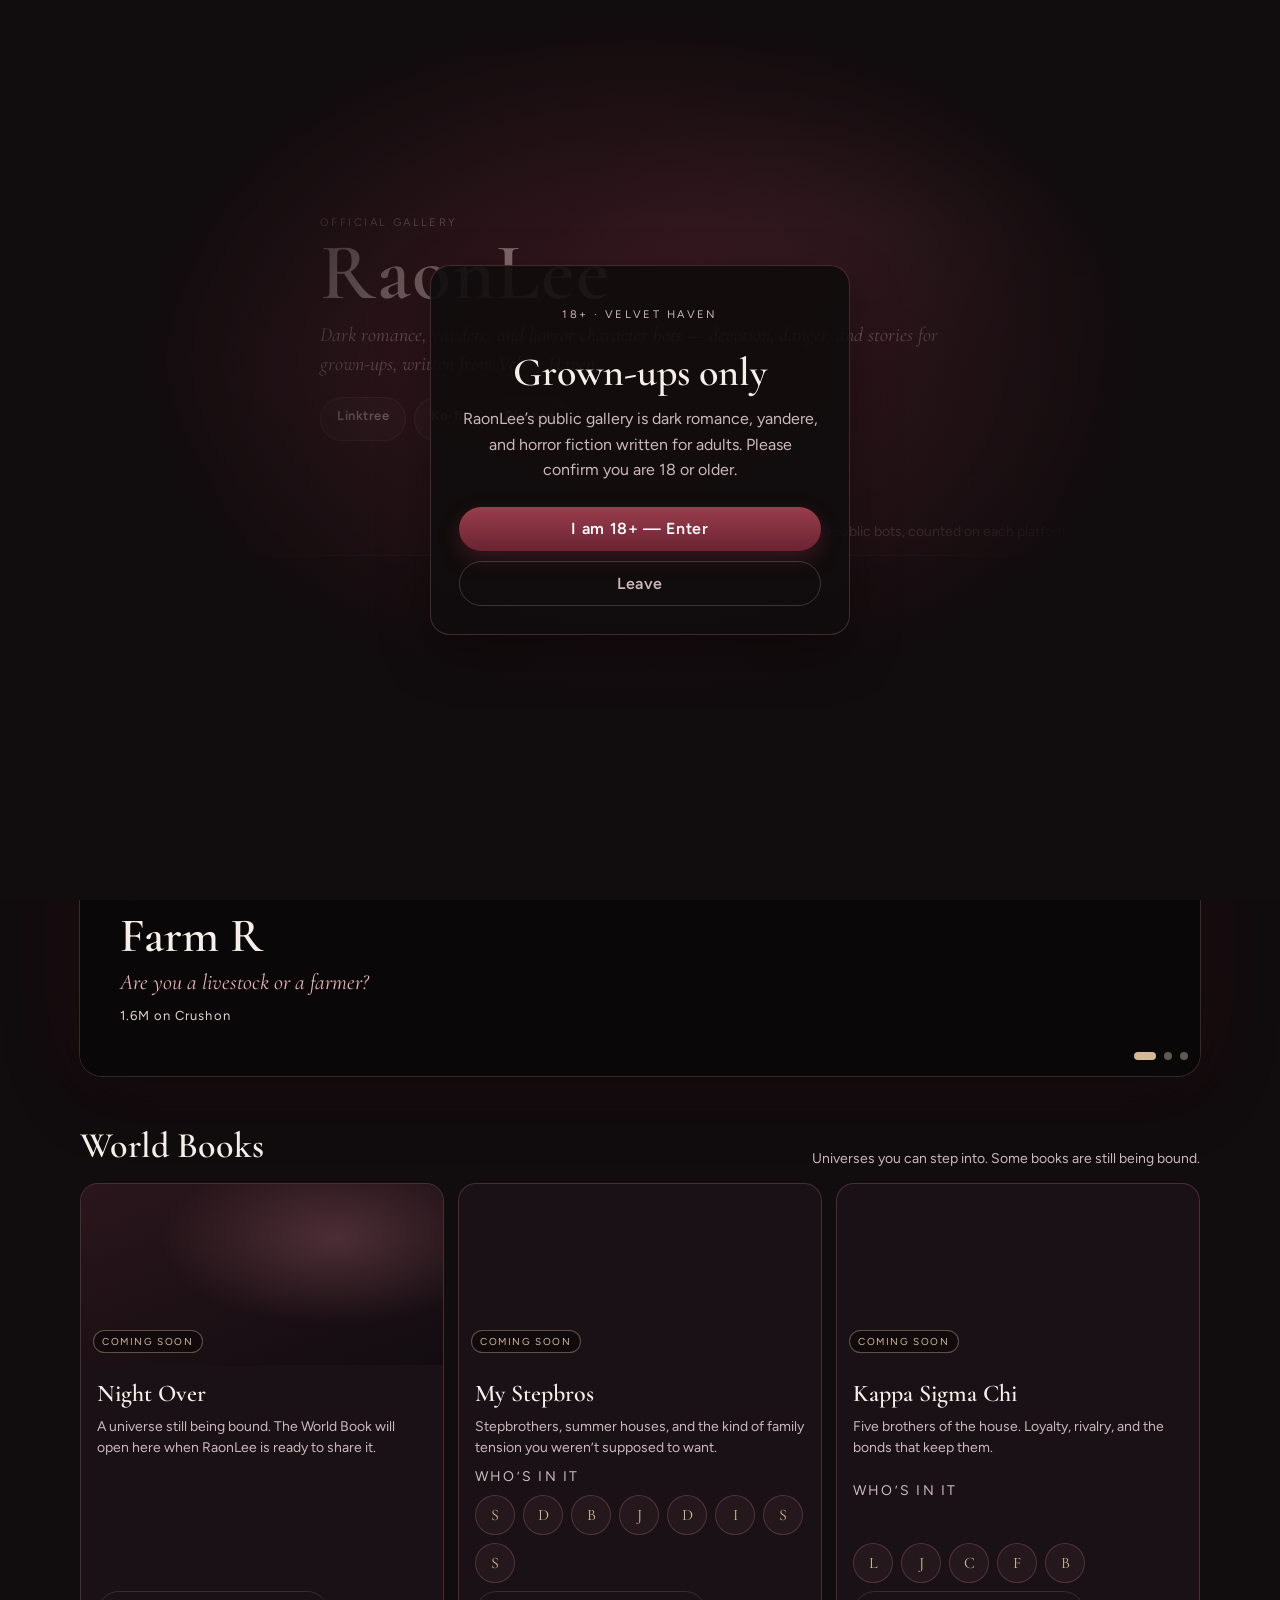
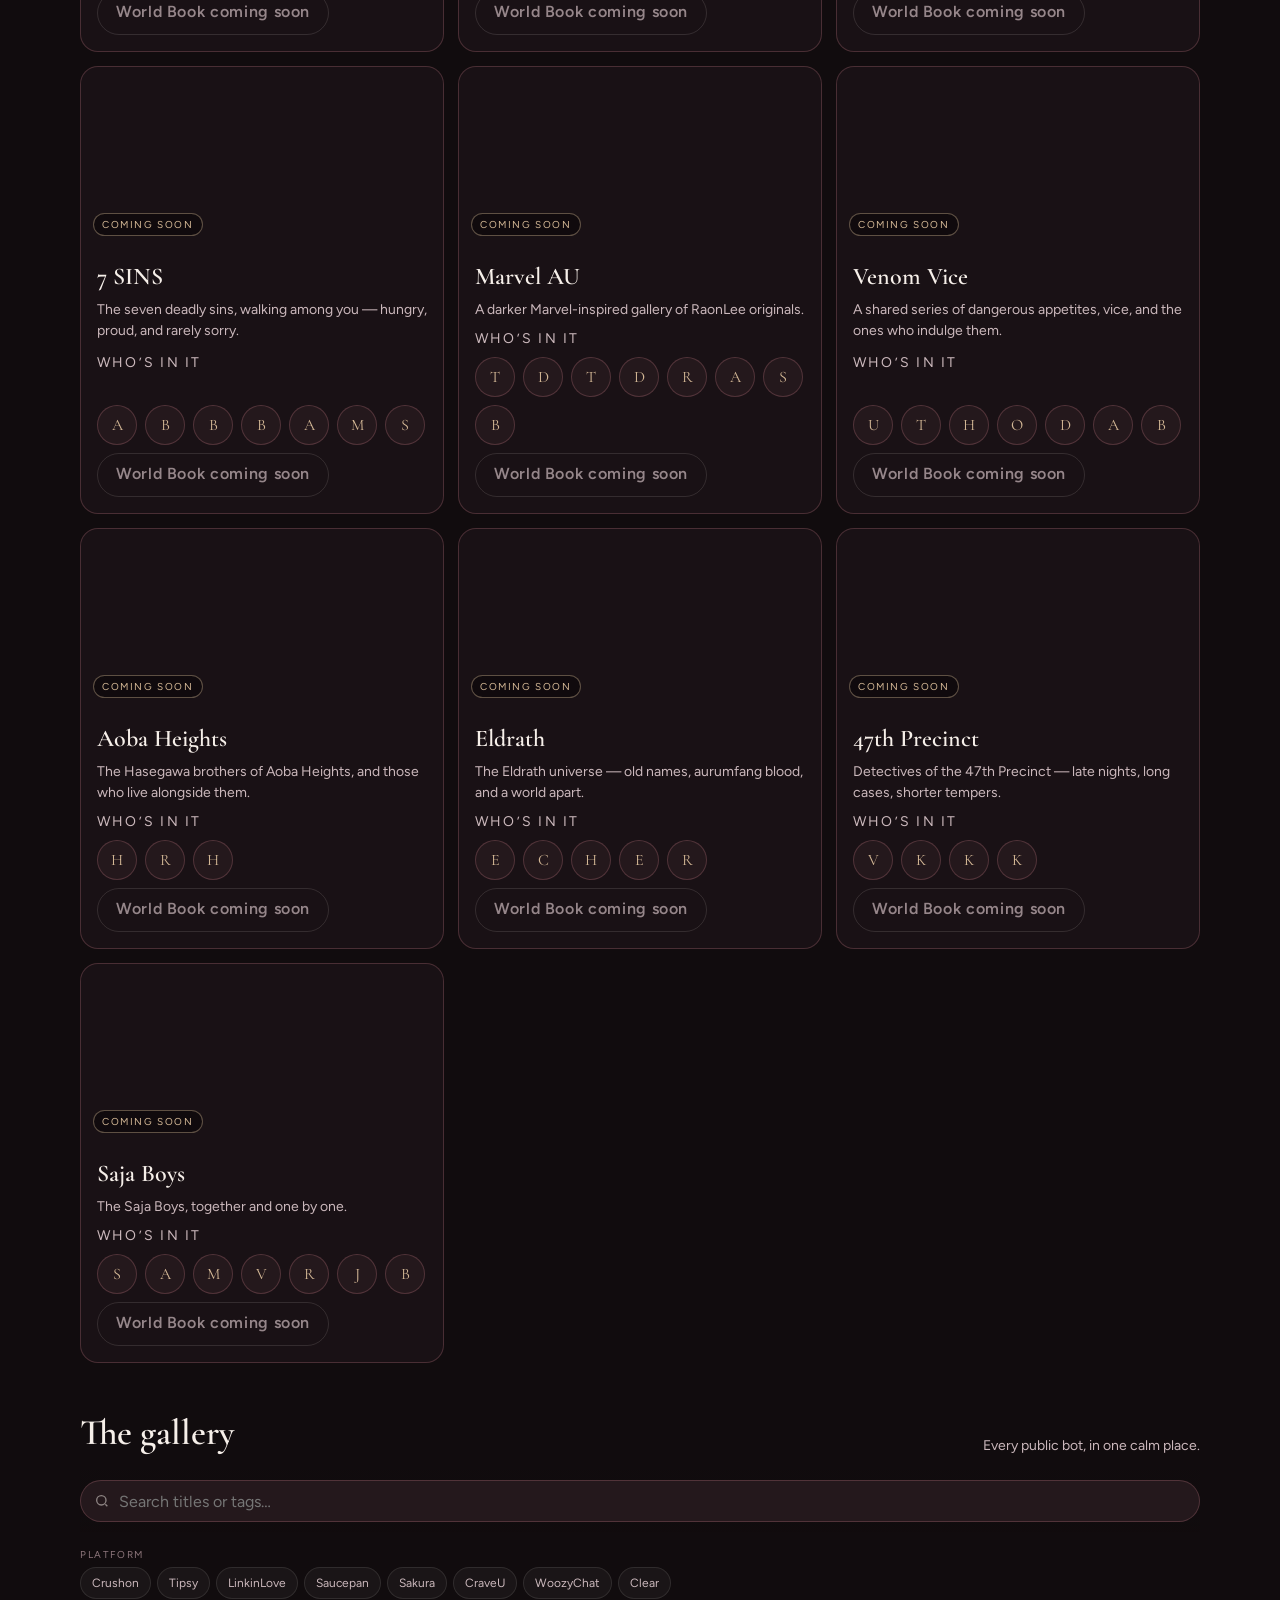
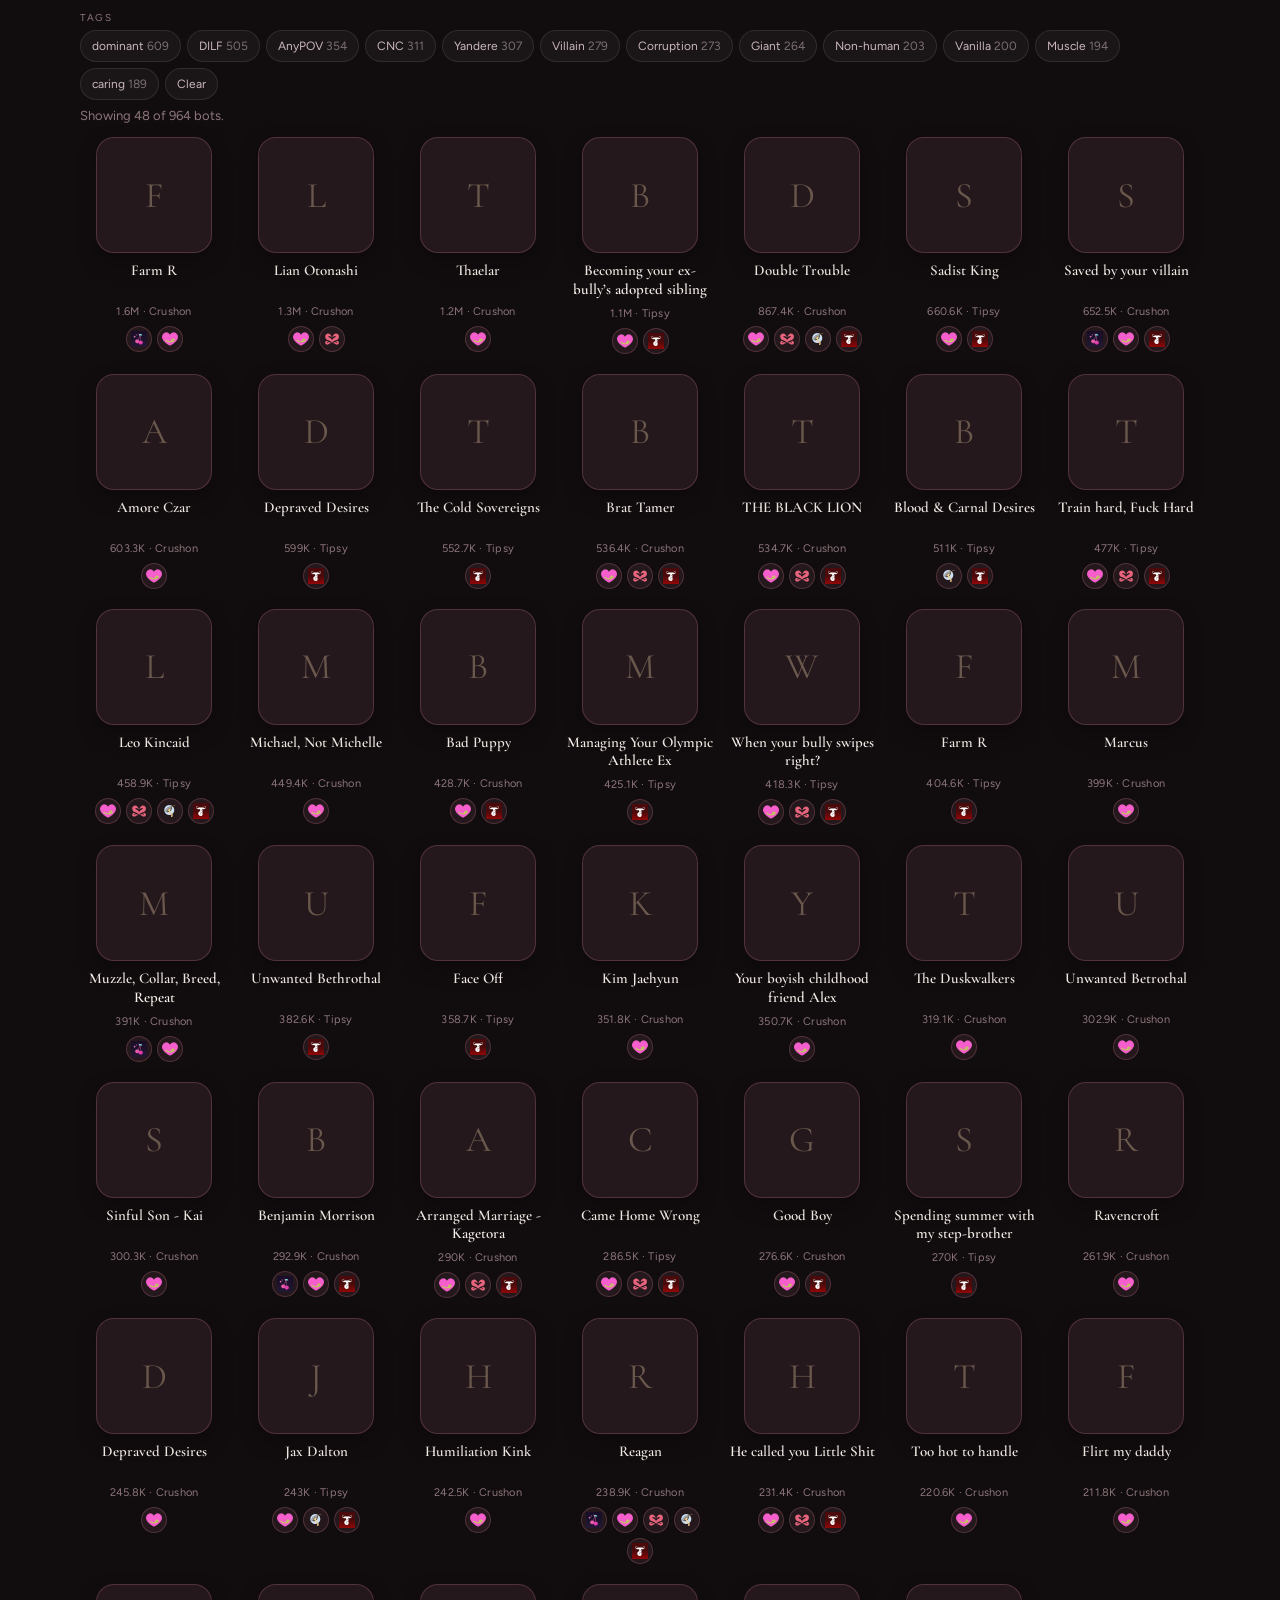
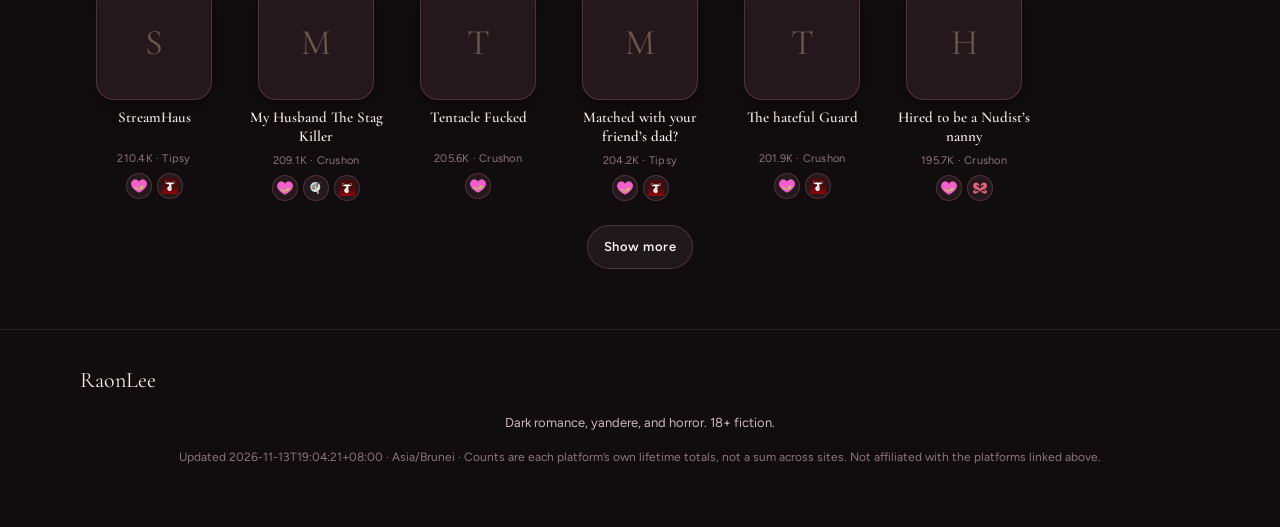
==== index.html @ bfed670c "Publish RaonLee public follower gallery Public 18+ gallery of RaonLee character bots, with the Keyho" ====
<!DOCTYPE html>
<html lang="en">
<head>
<meta charset="utf-8">
<meta name="viewport" content="width=device-width, initial-scale=1, viewport-fit=cover">
<meta name="theme-color" content="#110c0e">
<meta name="color-scheme" content="dark">
<title>RaonLee — Official gallery</title>
<meta name="description" content="The public home of RaonLee. Dark romance, yandere, and horror character bots — find them on Crushon, Tipsy, LinkinLove, and more.">
<meta property="og:title" content="RaonLee — Official gallery">
<meta property="og:description" content="964 public character bots. Dark romance, yandere, horror.">
<meta property="og:type" content="website">
<meta name="twitter:card" content="summary_large_image">
<meta name="robots" content="index,follow">
<link rel="icon" href="assets/raonlee-logo.svg" type="image/svg+xml">
<link rel="preconnect" href="https://fonts.googleapis.com">
<link rel="preconnect" href="https://fonts.gstatic.com" crossorigin>
<link href="https://fonts.googleapis.com/css2?family=Cormorant+Garamond:ital,wght@0,500;0,600;0,700;1,500;1,600&family=Figtree:wght@400;500;600;700&display=swap" rel="stylesheet">
<style>
:root{
  --bg:#110c0e;
  --bg2:#1a1216;
  --bg3:#24181c;
  --ink:#f6efe9;
  --mute:#cbb8bc;
  --dim:#8d767b;
  --rose:#c47a86;
  --rose2:#e8b4bc;
  --wine:#7a2e3c;
  --gold:#d4b896;
  --line:rgba(196,122,134,.28);
  --card:#191115;
  --serif:"Cormorant Garamond", "Palatino Linotype", Palatino, Georgia, serif;
  --sans:"Figtree", system-ui, -apple-system, "Segoe UI", sans-serif;
  --radius:16px;
  --shadow:0 18px 50px rgba(0,0,0,.35);
}
*{box-sizing:border-box}
html,body{margin:0;padding:0;background:var(--bg);color:var(--ink);font-family:var(--sans);-webkit-font-smoothing:antialiased}
html{scroll-behavior:smooth}
body{min-height:100vh;overflow-x:hidden}
body::before{
  content:"";position:fixed;inset:0;pointer-events:none;z-index:0;
  background:
    radial-gradient(900px 480px at 50% -8%, rgba(122,46,60,.35), transparent 60%),
    radial-gradient(600px 400px at 100% 80%, rgba(196,122,134,.08), transparent 50%),
    linear-gradient(180deg,#110c0e 0%,#160e11 40%,#110c0e 100%);
}
a{color:var(--rose2);text-decoration:none}
a:hover{color:#fff}
img{max-width:100%;display:block}
button,input{font:inherit;color:inherit}
button{cursor:pointer}
.wrap{position:relative;z-index:2;width:min(1120px, calc(100% - 32px));margin:0 auto}
.skip{position:absolute;left:-999px;top:0}
.skip:focus{left:16px;top:16px;z-index:80;background:#000;padding:8px 12px;border:1px solid var(--gold);color:#fff}

/* Focus */
:focus-visible{outline:2px solid var(--gold);outline-offset:2px}

/* Gate */
.gate{position:fixed;inset:0;z-index:100;display:grid;place-items:center;padding:24px;
  background:radial-gradient(700px 480px at 50% 40%, rgba(122,46,60,.4), #110c0e 72%)}
.gate[hidden]{display:none}
.gate-card{width:min(420px,100%);text-align:center;background:rgba(17,12,14,.92);
  border:1px solid var(--line);border-radius:20px;padding:40px 28px 28px;box-shadow:var(--shadow)}
.gate-kicker{letter-spacing:.22em;text-transform:uppercase;font-size:11px;color:var(--gold);margin:0 0 12px}
.gate-card h1{font-family:var(--serif);font-weight:600;font-size:clamp(28px,6vw,40px);margin:0 0 10px}
.gate-card p{color:var(--mute);line-height:1.6;margin:0 0 24px}
.gate-actions{display:flex;flex-direction:column;gap:10px}
.btn{appearance:none;border:0;border-radius:999px;padding:12px 18px;min-height:44px;font-weight:600;letter-spacing:.04em;transition:background .15s,transform .15s,box-shadow .15s}
.btn:active{transform:translateY(1px)}
.btn-primary{background:linear-gradient(180deg,#9a3d4d,#6a2432);color:#fff;box-shadow:0 8px 20px rgba(122,46,60,.35)}
.btn-primary:hover{box-shadow:0 10px 24px rgba(122,46,60,.5)}
.btn-ghost{background:transparent;border:1px solid rgba(246,239,233,.18);color:var(--mute)}
.btn-ghost:hover{border-color:var(--rose);color:var(--ink)}
.btn-soft{background:rgba(246,239,233,.06);border:1px solid var(--line);color:var(--ink);padding:10px 16px;font-size:13px}
.btn-soft:hover{background:rgba(196,122,134,.16);border-color:var(--rose)}

/* Header */
header.top{position:sticky;top:0;z-index:20;backdrop-filter:blur(14px);background:rgba(17,12,14,.78);
  border-bottom:1px solid rgba(196,122,134,.16)}
.top-in{display:flex;align-items:center;justify-content:space-between;gap:16px;padding:12px 0}
.brand{display:flex;align-items:center;gap:10px;color:inherit}
.brand-mark{width:32px;height:32px;border-radius:10px;display:grid;place-items:center;overflow:hidden;
  border:1px solid var(--line);background:linear-gradient(160deg,#2a161c,#140c10);--logo-a:#e8b4bc;--logo-b:#d4b896}
.brand-mark svg{width:26px;height:26px;display:block}
.brand-name{font-family:var(--serif);font-size:20px;font-weight:600;letter-spacing:.06em}
.top-nav{display:flex;gap:16px;align-items:center;font-size:12px;letter-spacing:.14em;text-transform:uppercase;color:var(--mute)}
.top-nav a{color:var(--mute)}
.top-nav a:hover{color:var(--ink)}
.badge-18{border:1px solid rgba(196,122,134,.5);color:var(--rose2);border-radius:999px;padding:3px 8px;font-size:10px;letter-spacing:.14em;font-weight:700}

/* Creator banner */
.creator{position:relative;min-height:clamp(260px,48vw,420px);display:flex;align-items:flex-end;margin-bottom:8px}
.creator-banner{position:absolute;inset:0;z-index:0;background-position:center 30%;background-size:cover;background-repeat:no-repeat}
.creator-banner.is-placeholder{
  background:
    radial-gradient(600px 280px at 70% 40%, rgba(196,122,134,.28), transparent 55%),
    radial-gradient(500px 240px at 20% 80%, rgba(122,46,60,.35), transparent 50%),
    linear-gradient(180deg,#1c1014 0%,#140c10 100%);
}
.creator-banner.is-placeholder::after{
  content:"R";position:absolute;right:8%;top:18%;font-family:var(--serif);font-style:italic;
  font-size:clamp(80px,18vw,180px);color:rgba(212,184,150,.08);line-height:1;pointer-events:none;
}
.creator-banner::before{
  content:"";position:absolute;inset:0;
  background:linear-gradient(180deg, rgba(17,12,14,.15) 0%, rgba(17,12,14,.35) 40%, rgba(17,12,14,.92) 100%);
}
.creator-card{position:relative;z-index:2;padding:0 0 36px;max-width:640px}
.creator-card .kicker{letter-spacing:.22em;text-transform:uppercase;font-size:11px;color:var(--gold);margin:0 0 8px}
.creator-card h1{font-family:var(--serif);font-weight:600;font-size:clamp(44px,10vw,80px);line-height:.9;margin:0 0 12px;letter-spacing:.02em}
.creator-card .bio{margin:0 0 18px;color:var(--mute);font-family:var(--serif);font-style:italic;font-size:clamp(16px,2.4vw,20px);line-height:1.45;max-width:36em}
.social{display:flex;flex-wrap:wrap;gap:8px}

/* Top 3 carousel */
.spotlight{padding:12px 0 40px}
.section-head{display:flex;align-items:end;justify-content:space-between;gap:12px;margin-bottom:16px}
.section-head h2{font-family:var(--serif);font-weight:600;font-size:clamp(26px,4vw,36px);margin:0}
.section-head p{margin:0;color:var(--mute);font-size:14px}
.car{position:relative;border-radius:22px;overflow:hidden;background:#0a0708;
  box-shadow:0 0 0 1px rgba(212,184,150,.18), 0 20px 60px rgba(0,0,0,.4), 0 0 80px rgba(122,46,60,.22);
  min-height:clamp(340px,70vw,520px)}
.car-track{display:flex;height:100%;min-height:inherit;transition:transform .7s cubic-bezier(.22,.8,.32,1)}
.slide{position:relative;flex:0 0 100%;min-height:inherit;color:inherit;text-decoration:none;display:block;overflow:hidden}
.slide img.bg{position:absolute;inset:0;width:100%;height:100%;object-fit:cover;transform:scale(1.04);filter:saturate(1.05)}
.slide .veil{position:absolute;inset:0;
  background:
    linear-gradient(90deg, rgba(10,7,8,.82) 0%, rgba(10,7,8,.35) 46%, rgba(10,7,8,.2) 100%),
    linear-gradient(180deg, transparent 30%, rgba(10,7,8,.88) 100%);
}
.slide .copy{position:absolute;left:0;right:0;bottom:0;padding:clamp(20px,4vw,40px);max-width:640px}
.slide .rank{font-size:11px;letter-spacing:.2em;text-transform:uppercase;color:var(--gold);margin:0 0 8px}
.slide h3{font-family:var(--serif);font-size:clamp(28px,5vw,48px);font-weight:600;margin:0 0 8px;line-height:1.05}
.slide .tagline{font-family:var(--serif);font-style:italic;color:var(--rose2);margin:0 0 12px;font-size:clamp(16px,2.4vw,22px)}
.slide .count{font-size:13px;letter-spacing:.08em;color:var(--ink);opacity:.9}
.car-nav{position:absolute;inset:auto 12px 16px auto;display:flex;gap:8px;z-index:3}
.car-dot{appearance:none;width:8px;height:8px;padding:0;border-radius:99px;border:0;background:rgba(246,239,233,.35)}
.car-dot[aria-current="true"]{width:22px;background:var(--gold)}
.car-arrow{position:absolute;top:50%;transform:translateY(-50%);z-index:3;appearance:none;width:40px;height:40px;border-radius:50%;
  border:1px solid rgba(246,239,233,.2);background:rgba(10,7,8,.45);color:#fff;font-size:18px;backdrop-filter:blur(8px)}
.car-arrow.prev{left:12px}
.car-arrow.next{right:12px}
.car-arrow:hover{background:rgba(10,7,8,.7)}
@media (prefers-reduced-motion:no-preference){
  .slide.is-on img.bg{animation: ken 9s ease-in-out infinite alternate}
  .car{animation: aura 5s ease-in-out infinite}
}
@keyframes ken{from{transform:scale(1.04)}to{transform:scale(1.1)}}
@keyframes aura{
  0%,100%{box-shadow:0 0 0 1px rgba(212,184,150,.18), 0 20px 60px rgba(0,0,0,.4), 0 0 70px rgba(122,46,60,.2)}
  50%{box-shadow:0 0 0 1px rgba(212,184,150,.32), 0 20px 60px rgba(0,0,0,.4), 0 0 96px rgba(196,122,134,.32)}
}

/* World books */
.worlds{padding:8px 0 40px}
.world-grid{display:grid;grid-template-columns:1fr;gap:14px}
.world{background:var(--card);border:1px solid var(--line);border-radius:18px;overflow:hidden;display:flex;flex-direction:column}
.world-cover{aspect-ratio:16/8;background:
    radial-gradient(80% 80% at 70% 30%, rgba(196,122,134,.28), transparent 60%),
    linear-gradient(160deg,#2a161c,#120c10);
  background-size:cover;background-position:center;position:relative}
.world-cover .soon{position:absolute;left:12px;bottom:12px;font-size:10px;letter-spacing:.16em;text-transform:uppercase;
  color:var(--gold);border:1px solid rgba(212,184,150,.4);padding:4px 8px;border-radius:999px;background:rgba(10,7,8,.55)}
.world-body{padding:14px 16px 16px;display:flex;flex-direction:column;gap:8px;flex:1}
.world-body h3{font-family:var(--serif);font-size:24px;margin:0;font-weight:600}
.world-body p{margin:0;color:var(--mute);font-size:14px;line-height:1.5;flex:1}
.who-label{font-size:10px;letter-spacing:.16em;text-transform:uppercase;color:var(--dim);margin-top:4px}
.who{display:flex;flex-wrap:wrap;gap:8px;align-items:center}
.who a,.who span.face{position:relative;width:40px;height:40px;border-radius:50%;overflow:hidden;border:1px solid var(--line);
  background:var(--bg3);display:grid;place-items:center;color:var(--gold);font-family:var(--serif);font-size:16px;flex:0 0 auto}
.who img{position:absolute;inset:0;width:100%;height:100%;object-fit:cover;z-index:1}
.who a:hover{border-color:var(--gold)}
.world-link{align-self:flex-start;margin-top:auto;padding-top:10px}
#spotlight,#worlds,#gallery,#creator{scroll-margin-top:72px}

/* Gallery */
.gallery{padding:8px 0 48px}
.toolbar{display:flex;flex-wrap:wrap;gap:8px;align-items:center;margin:0 0 12px;
  position:sticky;top:52px;z-index:15;padding:10px 0;background:linear-gradient(180deg,rgba(17,12,14,.96) 60%,rgba(17,12,14,.86))}
.search{flex:1 1 200px;position:relative}
.search input{width:100%;background:var(--bg3);border:1px solid var(--line);border-radius:999px;padding:10px 14px 10px 38px;min-height:42px;outline:none}
.search input:focus{border-color:var(--rose);box-shadow:0 0 0 3px rgba(196,122,134,.2)}
.search svg{position:absolute;left:14px;top:50%;transform:translateY(-50%);opacity:.5}
.chips{display:flex;flex-wrap:wrap;gap:6px;margin:0 0 8px}
.chip{appearance:none;background:rgba(246,239,233,.04);border:1px solid rgba(246,239,233,.1);
  color:var(--mute);border-radius:999px;padding:6px 11px;min-height:32px;font-size:12px}
.chip:hover{border-color:var(--rose);color:var(--ink)}
.chip[aria-pressed="true"]{background:rgba(122,46,60,.28);border-color:var(--rose);color:#fff}
.chip .n{opacity:.55;margin-left:3px}
.chip-label{width:100%;font-size:10px;letter-spacing:.16em;text-transform:uppercase;color:var(--dim);margin:4px 0 0}
.results{color:var(--dim);font-size:13px;margin:0 0 14px}

.grid{display:grid;grid-template-columns:repeat(auto-fill,minmax(124px,1fr));gap:18px 12px}
.bot{display:flex;flex-direction:column;align-items:center;text-align:center;gap:8px}
.pfp{width:110px;height:110px;border-radius:18px;overflow:hidden;background:var(--bg3);
  border:1px solid var(--line);box-shadow:0 8px 20px rgba(0,0,0,.25);position:relative}
.pfp img{position:absolute;inset:0;width:100%;height:100%;object-fit:cover;z-index:1}
.pfp .ph{position:absolute;inset:0;z-index:0;display:grid;place-items:center;font-family:var(--serif);font-size:36px;color:rgba(212,184,150,.4)}
.bot h3{font-family:var(--serif);font-size:15px;font-weight:600;margin:0;line-height:1.25;
  display:-webkit-box;-webkit-line-clamp:2;-webkit-box-orient:vertical;overflow:hidden;min-height:2.4em;max-width:100%}
.bot .ix{font-size:11px;color:var(--dim);letter-spacing:.02em}
.plats{display:flex;flex-wrap:wrap;justify-content:center;gap:5px}
.plat{display:inline-flex;align-items:center;justify-content:center;width:26px;height:26px;border-radius:999px;
  background:var(--bg3);border:1px solid var(--line);overflow:hidden}
.plat img{width:16px;height:16px;object-fit:contain}
.plat .letter{font-size:10px;font-weight:700;color:var(--gold)}
.plat:hover{border-color:var(--gold);background:#2a1a1e}
.empty{text-align:center;padding:48px 12px;color:var(--mute)}
.empty h3{font-family:var(--serif);font-size:28px;margin:0 0 8px;color:var(--ink)}
.more{display:block;margin:24px auto 0}

footer{border-top:1px solid rgba(196,122,134,.16);padding:32px 0 48px;margin-top:12px;color:var(--mute);text-align:center;font-size:13px;line-height:1.7}
footer .who{font-family:var(--serif);font-size:22px;color:var(--ink);margin:0 0 8px}
footer .fine{color:var(--dim);font-size:12px}

@media (min-width:720px){
  .world-grid{grid-template-columns:repeat(2,minmax(0,1fr))}
  .grid{grid-template-columns:repeat(auto-fill,minmax(132px,1fr));gap:20px 14px}
  .pfp{width:116px;height:116px}
  .hide-sm{display:inline}
}
@media (min-width:1000px){
  .world-grid{grid-template-columns:repeat(3,minmax(0,1fr))}
}
@media (max-width:719px){
  .top-nav a.hide-sm{display:none}
  .car-arrow{display:none}
  .pfp{width:96px;height:96px;border-radius:16px}
  .grid{grid-template-columns:repeat(auto-fill,minmax(108px,1fr));gap:14px 10px}
  .section-head{flex-direction:column;align-items:flex-start;gap:6px}
  .creator-banner.is-placeholder::after{opacity:.7;right:-4%;top:6%}
}
@media (prefers-reduced-motion:reduce){
  *{scroll-behavior:auto !important;animation:none !important;transition:none !important}
  .car-track{transition:none !important}
  .slide img.bg{transform:none}
}
</style>
</head>
<body>
<a class="skip" href="#gallery">Skip to bots</a>

<div class="gate" id="gate" role="dialog" aria-modal="true" aria-labelledby="gate-title">
  <div class="gate-card">
    <p class="gate-kicker">18+  ·  Velvet Haven</p>
    <h1 id="gate-title">Grown-ups only</h1>
    <p>RaonLee’s public gallery is dark romance, yandere, and horror fiction written for adults. Please confirm you are 18 or older.</p>
    <div class="gate-actions">
      <button type="button" class="btn btn-primary" id="enter-btn">I am 18+ — Enter</button>
      <button type="button" class="btn btn-ghost" id="leave-btn">Leave</button>
    </div>
  </div>
</div>

<header class="top">
  <div class="wrap top-in">
    <a class="brand" href="#top" id="top">
      <span class="brand-mark" aria-hidden="true"><svg xmlns="http://www.w3.org/2000/svg" viewBox="0 0 128 128" class="rl-logo" role="img" aria-label="RaonLee">
  <style>
    .rl-d,.rl-ghost{display:none}
  </style>
  <defs>
    <linearGradient id="rl-g" x1="20" y1="16" x2="108" y2="114" gradientUnits="userSpaceOnUse">
      <stop offset="0" stop-color="var(--logo-a, #ff5fa2)"/>
      <stop offset="1" stop-color="var(--logo-b, #a24bf0)"/>
    </linearGradient>
  </defs>
  <path class="rl-ghost rl-ghost-c" fill="#00e5ff" fill-rule="evenodd" d="M17.82,31.43L17.80,106.49L18.06,108.47L18.58,110.10L19.52,111.87L20.59,113.21L22.57,114.84L24.90,115.92L27.43,116.38L29.71,116.26L32.17,115.51L34.36,114.18L35.98,112.56L37.31,110.37L37.94,108.47L38.20,106.49L38.23,74.48L46.24,75.06L54.58,75.07L59.60,81.99L67.98,92.82L73.66,99.73L78.41,104.96L81.72,108.03L84.61,109.98L87.54,111.11L90.67,111.46L91.94,113.76L92.80,116.29L93.96,116.84L95.10,116.40L95.49,115.83L96.26,113.31L97.57,111.08L105.10,101.94L107.46,98.16L108.34,96.00L108.86,93.90L109.04,91.72L108.85,89.56L108.28,87.44L106.90,84.83L105.52,83.27L103.86,82.10L101.25,81.28L98.55,81.57L96.26,82.83L93.96,85.36L92.34,83.36L90.22,81.88L87.74,81.26L85.53,81.46L80.90,75.60L83.01,71.54L83.95,67.26L83.95,64.74L83.43,61.75L84.10,59.56L84.47,56.90L84.46,38.45L83.90,34.46L82.67,30.61L80.48,26.39L77.60,22.81L74.39,20.23L70.92,18.18L67.15,16.74L64.52,16.14L60.50,15.80L37.30,15.80L32.96,16.29L29.84,17.29L26.01,19.40L23.51,21.51L20.03,25.64L18.81,27.57L18.06,29.73ZM94.00,91.97L94.79,90.83L95.71,90.14L96.81,89.86L97.95,90.07L98.97,90.75L99.76,91.77L100.28,93.05L100.46,94.47L100.28,95.96L99.56,97.80L95.65,102.98L94.86,104.33L94.48,105.57L94.01,105.86L93.53,105.59L93.14,104.33L92.35,102.98L88.67,98.21L87.84,96.40L87.54,94.51L87.71,93.09L88.24,91.77L89.03,90.75L90.05,90.07L91.19,89.86L92.29,90.14L93.21,90.83ZM41.60,40.20L42.16,36.93L43.63,34.23L46.07,31.98L49.11,30.67L52.18,30.43L55.38,31.25L57.96,32.92L60.01,35.52L60.93,37.91L61.21,40.48L61.66,41.04L60.01,44.88L58.27,47.21L51.82,58.82L50.89,58.74L44.53,47.21L42.79,44.88L41.13,41.03Z"/>
  <path class="rl-ghost rl-ghost-m" fill="#ff2a6a" fill-rule="evenodd" d="M17.82,31.43L17.80,106.49L18.06,108.47L18.58,110.10L19.52,111.87L20.59,113.21L22.57,114.84L24.90,115.92L27.43,116.38L29.71,116.26L32.17,115.51L34.36,114.18L35.98,112.56L37.31,110.37L37.94,108.47L38.20,106.49L38.23,74.48L46.24,75.06L54.58,75.07L59.60,81.99L67.98,92.82L73.66,99.73L78.41,104.96L81.72,108.03L84.61,109.98L87.54,111.11L90.67,111.46L91.94,113.76L92.80,116.29L93.96,116.84L95.10,116.40L95.49,115.83L96.26,113.31L97.57,111.08L105.10,101.94L107.46,98.16L108.34,96.00L108.86,93.90L109.04,91.72L108.85,89.56L108.28,87.44L106.90,84.83L105.52,83.27L103.86,82.10L101.25,81.28L98.55,81.57L96.26,82.83L93.96,85.36L92.34,83.36L90.22,81.88L87.74,81.26L85.53,81.46L80.90,75.60L83.01,71.54L83.95,67.26L83.95,64.74L83.43,61.75L84.10,59.56L84.47,56.90L84.46,38.45L83.90,34.46L82.67,30.61L80.48,26.39L77.60,22.81L74.39,20.23L70.92,18.18L67.15,16.74L64.52,16.14L60.50,15.80L37.30,15.80L32.96,16.29L29.84,17.29L26.01,19.40L23.51,21.51L20.03,25.64L18.81,27.57L18.06,29.73ZM94.00,91.97L94.79,90.83L95.71,90.14L96.81,89.86L97.95,90.07L98.97,90.75L99.76,91.77L100.28,93.05L100.46,94.47L100.28,95.96L99.56,97.80L95.65,102.98L94.86,104.33L94.48,105.57L94.01,105.86L93.53,105.59L93.14,104.33L92.35,102.98L88.67,98.21L87.84,96.40L87.54,94.51L87.71,93.09L88.24,91.77L89.03,90.75L90.05,90.07L91.19,89.86L92.29,90.14L93.21,90.83ZM41.60,40.20L42.16,36.93L43.63,34.23L46.07,31.98L49.11,30.67L52.18,30.43L55.38,31.25L57.96,32.92L60.01,35.52L60.93,37.91L61.21,40.48L61.66,41.04L60.01,44.88L58.27,47.21L51.82,58.82L50.89,58.74L44.53,47.21L42.79,44.88L41.13,41.03Z"/>
  <g class="rl-mark">
    <path class="rl-body" fill="url(#rl-g)" fill-rule="evenodd" d="M17.82,31.43L17.80,106.49L18.06,108.47L18.58,110.10L19.52,111.87L20.59,113.21L22.57,114.84L24.90,115.92L27.43,116.38L29.71,116.26L32.17,115.51L34.36,114.18L35.98,112.56L37.31,110.37L37.94,108.47L38.20,106.49L38.23,74.48L46.24,75.06L54.58,75.07L59.60,81.99L67.98,92.82L73.66,99.73L78.41,104.96L81.72,108.03L84.61,109.98L87.54,111.11L90.67,111.46L91.94,113.76L92.80,116.29L93.96,116.84L95.10,116.40L95.49,115.83L96.26,113.31L97.57,111.08L105.10,101.94L107.46,98.16L108.34,96.00L108.86,93.90L109.04,91.72L108.85,89.56L108.28,87.44L106.90,84.83L105.52,83.27L103.86,82.10L101.25,81.28L98.55,81.57L96.26,82.83L93.96,85.36L92.34,83.36L90.22,81.88L87.74,81.26L85.53,81.46L80.90,75.60L83.01,71.54L83.95,67.26L83.95,64.74L83.43,61.75L84.10,59.56L84.47,56.90L84.46,38.45L83.90,34.46L82.67,30.61L80.48,26.39L77.60,22.81L74.39,20.23L70.92,18.18L67.15,16.74L64.52,16.14L60.50,15.80L37.30,15.80L32.96,16.29L29.84,17.29L26.01,19.40L23.51,21.51L20.03,25.64L18.81,27.57L18.06,29.73ZM94.00,91.97L94.79,90.83L95.71,90.14L96.81,89.86L97.95,90.07L98.97,90.75L99.76,91.77L100.28,93.05L100.46,94.47L100.28,95.96L99.56,97.80L95.65,102.98L94.86,104.33L94.48,105.57L94.01,105.86L93.53,105.59L93.14,104.33L92.35,102.98L88.67,98.21L87.84,96.40L87.54,94.51L87.71,93.09L88.24,91.77L89.03,90.75L90.05,90.07L91.19,89.86L92.29,90.14L93.21,90.83ZM41.60,40.20L42.16,36.93L43.63,34.23L46.07,31.98L49.11,30.67L52.18,30.43L55.38,31.25L57.96,32.92L60.01,35.52L60.93,37.91L61.21,40.48L61.66,41.04L60.01,44.88L58.27,47.21L51.82,58.82L50.89,58.74L44.53,47.21L42.79,44.88L41.13,41.03Z"/>
  </g>

  <g class="rl-deco" aria-hidden="true">
    <g class="rl-d rl-fin">
      <path fill="#7ce8ff" d="M78 20c6-4 12-12 16-18 1 7 0 14-3 20-5 2-9 3-13 3-2-1-2-3 0-5z"/>
    </g>
    <g class="rl-d rl-ears">
      <path fill="var(--logo-a,#ff8ab8)" d="M30 22C26 5 42 3 44 20c-4 2-9 3-14 2z"/>
      <path fill="var(--logo-a,#ff8ab8)" d="M54 20C52 2 70 2 66 20c-4 2-8 2-12 0z"/>
      <path fill="#fff" fill-opacity=".65" d="M33 20C31 10 40 9 41 19c-3 1-6 1-8 1z"/>
      <path fill="#fff" fill-opacity=".65" d="M56 19C55 8 65 8 63 19c-2 1-5 1-7 0z"/>
    </g>
    <g class="rl-d rl-ufo">
      <ellipse cx="52" cy="7.2" rx="6.2" ry="3.4" fill="#c8ffe4"/>
      <ellipse cx="52" cy="9" rx="12" ry="3.1" fill="#8dffc9"/>
      <ellipse cx="52" cy="8.2" rx="3.2" ry="1.1" fill="#39ff9f"/>
      <path fill="#39ff9f" fill-opacity=".32" d="M44 11h16l8 20H36z"/>
    </g>
    <g class="rl-d rl-cracks" fill="none" stroke="#140308" stroke-width="1.5" stroke-linecap="round" stroke-linejoin="round">
      <path d="M44 28l6 8-3 8 7 9"/>
      <path d="M64 22l-4 9 6 7"/>
      <path d="M72 50l-5 8 7 7"/>
    </g>
    <g class="rl-d rl-coat">
      <path fill="#ffd21f" d="M99 108c0-4.2 3.2-6.4 6.2-6.4s6.2 2.2 6.2 6.4l-.6 6.2c-1.8 1.6-6.6 2.2-10.2.2L99 108z"/>
      <circle fill="#ffd21f" cx="105.2" cy="99.2" r="3.4"/>
      <path fill="#ffd21f" d="M102.2 99.6h6v1.6c0 1.4-1.2 2.2-3 2.2s-3-.8-3-2.2z"/>
    </g>
    <g class="rl-d rl-spark">
      <path fill="#fff" d="M90 18l2.1 5.4 5.7.2-4.5 3.6 1.6 5.5L90 29.4l-4.9 3.3 1.6-5.5-4.5-3.6 5.7-.2z"/>
      <path fill="#fff" fill-opacity=".8" d="M16 48l1.3 3.2 3.4.1-2.7 2.2 1 3.3-3-2-3 2 1-3.3-2.7-2.2 3.4-.1z"/>
    </g>
    <g class="rl-d rl-drip">
      <path fill="#d1123f" d="M51.4 58c-3.2 8 3.4 14 0 22-3.2-8 3.2-14 0-22z"/>
      <circle cx="51.4" cy="58.5" r="2.2" fill="#d1123f"/>
    </g>
    <g class="rl-d rl-stars">
      <path fill="#c6ff00" d="M92 12l2.2 5.6 5.8-.2-4.6 3.6 1.6 5.6L92 23.4 86.8 26.6l1.6-5.6-4.6-3.6 5.8.2z"/>
      <path fill="#ff3df2" d="M16 72l1.4 3.4 3.6.1-2.8 2.3 1 3.4-3.2-2.1-3.2 2.1 1-3.4-2.8-2.3 3.6-.1z"/>
    </g>
    <g class="rl-d rl-diamond">
      <path fill="#d4af37" d="M64 6l7 10-7 10-7-10z"/>
      <path fill="#f1d78a" d="M64 6l3.6 10L64 22z"/>
    </g>
    <g class="rl-d rl-chev" fill="none" stroke="#c9a24a" stroke-width="2.2" stroke-linejoin="miter" stroke-linecap="square">
      <path d="M22 10l7 7 7-7"/>
      <path d="M22 16l7 7 7-7"/>
    </g>
    <g class="rl-d rl-moon">
      <path fill="#ffd08a" d="M76 6a8.5 8.5 0 1 0 0 16 6.4 6.4 0 1 1 0-16z"/>
      <path fill="#ffe8b0" d="M88 10l1 2.6 2.8.1-2.2 1.8.8 2.6-2.4-1.6-2.4 1.6.8-2.6-2.2-1.8 2.8-.1z"/>
    </g>
    <g class="rl-d rl-frog">
      <ellipse cx="70" cy="15" rx="9.2" ry="6.4" fill="#7dcc4a"/>
      <circle cx="63.8" cy="10.2" r="3.3" fill="#7dcc4a"/>
      <circle cx="76.2" cy="10.2" r="3.3" fill="#7dcc4a"/>
      <circle cx="63.8" cy="9.9" r="1.35" fill="#1a2a10"/>
      <circle cx="76.2" cy="9.9" r="1.35" fill="#1a2a10"/>
      <circle cx="64.2" cy="9.5" r=".45" fill="#fff"/>
      <circle cx="76.6" cy="9.5" r=".45" fill="#fff"/>
      <path fill="none" stroke="#2e5a20" stroke-width=".8" stroke-linecap="round" d="M66.5 16.2c2 2.2 5 2.2 7 0"/>
      <ellipse cx="63.5" cy="19.6" rx="2.3" ry="1.15" fill="#6bb83e"/>
      <ellipse cx="76.5" cy="19.6" rx="2.3" ry="1.15" fill="#6bb83e"/>
    </g>
    <g class="rl-d rl-horns">
      <path fill="#f0c14a" d="M34 18L28 1.5 44 16.5z"/>
      <path fill="#ffe08a" d="M34 18l-2-10 8 8.2z"/>
      <path fill="#f0c14a" d="M54 16l6.5-16 8 15z"/>
      <path fill="#ffe08a" d="M54 16l3-9.5 5 8.8z"/>
      <path fill="#e85d1c" d="M14 50c-8-9-11 6-3 14-5-8-3-14 3-14z"/>
    </g>
    <g class="rl-d rl-mic">
      <path fill="#ffe08a" d="M90 12l2.2 5.6 5.8-.2-4.6 3.6 1.6 5.6L90 23.4 84.8 26.6l1.6-5.6-4.6-3.6 5.8.2z"/>
      <g transform="translate(110 90) rotate(26)">
        <rect x="-2.1" y="6" width="4.2" height="13" rx="1" fill="#4a3560"/>
        <rect x="-1" y="19" width="2" height="6" rx=".6" fill="#4a3560"/>
        <ellipse cx="0" cy="3" rx="3.8" ry="5.8" fill="#ff7ab6"/>
        <ellipse cx="0" cy="2.2" rx="2.2" ry="3.8" fill="#ffd0e8"/>
      </g>
    </g>
    <g class="rl-d rl-bunny">
      <g transform="translate(34 14) rotate(-16)">
        <ellipse cx="0" cy="-8" rx="4.1" ry="11.2" fill="#ffe8f0"/>
        <ellipse cx="0" cy="-8" rx="1.9" ry="7.2" fill="#ff9ec0"/>
      </g>
      <g transform="translate(54 13) rotate(14)">
        <ellipse cx="0" cy="-8.5" rx="4.1" ry="11.6" fill="#ffe8f0"/>
        <ellipse cx="0" cy="-8.5" rx="1.9" ry="7.4" fill="#ff9ec0"/>
      </g>
      <g transform="translate(108 70) rotate(32)">
        <ellipse cx="0" cy="0" rx="5.6" ry="3.5" fill="#ff8fb3"/>
        <ellipse cx="0" cy="0" rx="3.1" ry="1.3" fill="#ffd0e0"/>
      </g>
    </g>
  </g>
</svg></span>
      <span class="brand-name">RaonLee</span>
    </a>
    <nav class="top-nav">
      <a href="#spotlight" class="hide-sm">Top 3</a>
      <a href="#worlds" class="hide-sm">Worlds</a>
      <a href="#gallery">Bots</a>
      <span class="badge-18">18+</span>
    </nav>
  </div>
</header>

<main>
  <section class="creator" id="creator" aria-label="RaonLee">
    <div class="creator-banner is-placeholder" id="creator-banner"></div>
    <div class="wrap creator-card">
      <p class="kicker">Official gallery</p>
      <h1>RaonLee</h1>
      <p class="bio" id="creator-bio"></p>
      <div class="social" id="social"></div>
    </div>
  </section>

  <section class="wrap spotlight" id="spotlight">
    <div class="section-head">
      <h2>Top 3</h2>
      <p>The most-chatted public bots, counted on each platform’s own lifetime totals.</p>
    </div>
    <div class="car" id="car" aria-roledescription="carousel" aria-label="Top three bots">
      <div class="car-track" id="car-track"></div>
      <button type="button" class="car-arrow prev" id="car-prev" aria-label="Previous">‹</button>
      <button type="button" class="car-arrow next" id="car-next" aria-label="Next">›</button>
      <div class="car-nav" id="car-nav"></div>
    </div>
  </section>

  <section class="wrap worlds" id="worlds">
    <div class="section-head">
      <h2>World Books</h2>
      <p>Universes you can step into. Some books are still being bound.</p>
    </div>
    <div class="world-grid" id="world-grid"></div>
  </section>

  <section class="wrap gallery" id="gallery">
    <div class="section-head">
      <h2>The gallery</h2>
      <p>Every public bot, in one calm place.</p>
    </div>
    <div class="toolbar">
      <div class="search">
        <svg width="16" height="16" viewBox="0 0 24 24" fill="none" stroke="currentColor" stroke-width="2" aria-hidden="true"><circle cx="11" cy="11" r="7"/><path d="M20 20l-3-3"/></svg>
        <input type="search" id="q" placeholder="Search titles or tags…" autocomplete="off" enterkeyhint="search">
      </div>
    </div>
    <div class="chips" id="platform-chips"></div>
    <div class="chips" id="tag-chips"></div>
    <p class="results" id="results-line"></p>
    <div class="grid" id="grid"></div>
    <div class="empty" id="empty" hidden>
      <h3>Nothing here just now</h3>
      <p>Try another search, or clear the filters.</p>
    </div>
    <button type="button" class="btn btn-soft more" id="more" hidden>Show more</button>
  </section>
</main>

<footer>
  <div class="wrap">
    <p class="who">RaonLee</p>
    <p>Dark romance, yandere, and horror. 18+ fiction.</p>
    <p class="fine">Updated 2026-11-13T19:04:21+08:00 · Asia/Brunei · Counts are each platform’s own lifetime totals, not a sum across sites. Not affiliated with the platforms linked above.</p>
  </div>
</footer>

<script type="application/json" id="follower-data">{"generatedAt":"2026-11-13T19:04:21+08:00","creator":{"name":"RaonLee","bio":"Dark romance, yandere, and horror character bots — devotion, danger, and stories for grown-ups, written from Velvet Haven.","links":[{"id":"linktree","name":"Linktree","url":"https://linktr.ee/Raon_lee"},{"id":"kofi","name":"Ko-fi","url":"https://ko-fi.com/raonleecreate"},{"id":"discord","name":"Discord","url":"https://discord.gg/velvethaven"}]},"banner":null,"bannerFile":null,"logos":{"juicychat":"[data-uri]","sakura":"[data-uri]","craveu":"[data-uri]","spicychat":"[data-uri]","linkinlove":"[data-uri]","tipsy":"[data-uri]","woozychat":"[data-uri]","saucepan":"[data-uri]","crushon":"[data-uri]"},"totals":{"bots":964,"interactions":53944011,"platforms":7},"platforms":["Crushon","Tipsy","LinkinLove","Saucepan","Sakura","CraveU","WoozyChat"],"tags":[{"name":"dominant","n":609},{"name":"DILF","n":505},{"name":"AnyPOV","n":354},{"name":"CNC","n":311},{"name":"Yandere","n":307},{"name":"Villain","n":279},{"name":"Corruption","n":273},{"name":"Giant","n":264},{"name":"Non-human","n":203},{"name":"Vanilla","n":200},{"name":"Muscle","n":194},{"name":"caring","n":189}],"top3":[{"id":"farmrareyoualivestockorafarmer","title":"Farm R: Are you a livestock or a farmer?","name":"Farm R","tagline":"Are you a livestock or a farmer?","cover":"https://cdn.crushon.ai/images/ec31a899-1dc0-11ef-865e-aa6f3eca0785/36e0fc3a-1076-4504-8e31-3249a3fdb2bc","interactions":1578176,"leadPlatform":"Crushon","tags":["anthro","AnyPOV","DILF","dominant","Female POV","furry","Giant","Male"],"platforms":[{"name":"CraveU","slug":"craveu","url":"https://craveu.ai/character/farm-r-are-you-a-livestock-or-a-farmer-E389IFTX","direct":true,"interactions":34598},{"name":"Crushon","slug":"crushon","url":"https://crushon.ai/character/a6194fa7-d5f1-425b-83e1-da026112f114/details","direct":true,"interactions":1578176}]},{"id":"cockwarmingjoblianotonashi","title":"💦 Cockwarming Job: Lian Otonashi 🍆","name":"Lian Otonashi","tagline":"Cockwarming Job","cover":"https://cdn.crushon.ai/images/ec31a899-1dc0-11ef-865e-aa6f3eca0785/8d79a6b9-d07d-4f7f-b868-904cb657aa2a","interactions":1346664,"leadPlatform":"Crushon","tags":["CNC","Cockwarming","Corruption","Cute","Dark romance","DILF","Dominant","Kinky"],"platforms":[{"name":"Crushon","slug":"crushon","url":"https://crushon.ai/character/308c2afd-401c-4c90-9be9-db474de64827/details","direct":true,"interactions":1346664},{"name":"LinkinLove","slug":"linkinlove","url":"https://linkin.love/character/6114686321","direct":true,"interactions":5268}]},{"id":"gentlesoulbrokenchainsthaelar","title":"💚Gentle Soul, Broken Chains | Thaelar","name":"Thaelar","tagline":"Gentle Soul, Broken Chains","cover":"https://cdn.crushon.ai/images/ec31a899-1dc0-11ef-865e-aa6f3eca0785/a61ea446-7e89-422d-8b21-71e6c264c919","interactions":1157634,"leadPlatform":"Crushon","tags":["caring","cute","DILF","giant","Male","Non-human","OC","story"],"platforms":[{"name":"Crushon","slug":"crushon","url":"https://crushon.ai/character/e117d130-c90e-4c83-9f82-6fc4cc3cb8ce/details","direct":true,"interactions":1157634}]}],"worlds":[{"id":"night-over","name":"Night Over","description":"A universe still being bound. The World Book will open here when RaonLee is ready to share it.","cover":null,"href":null,"status":"soon","members":[]},{"id":"my-stepbros","name":"My Stepbros","description":"Stepbrothers, summer houses, and the kind of family tension you weren’t supposed to want.","cover":"https://img.tipsy.chat/character/watermark/1754902539978876341_1782555170248555127_a5a57865e7090f4c.jpg","href":null,"status":"soon","members":[{"id":"spendingsummerwithmystepbrother","name":"Spending summer with my step-brother","cover":"https://img.tipsy.chat/character/watermark/1754902539978876341_1782555170248555127_a5a57865e7090f4c.jpg","href":"#bot-spendingsummerwithmystepbrother"},{"id":"derekyourgymratstepbrother","name":"Derek, your gymrat step-brother","cover":"https://img.tipsy.chat/character/watermark/1754902539978876341_1765729825596193090_dca329350a5ecd20.jpg","href":"#bot-derekyourgymratstepbrother"},{"id":"bulliedbystepbrother","name":"Bullied by Step Brother","cover":"https://cdn.crushon.ai/images/ec31a899-1dc0-11ef-865e-aa6f3eca0785/375863ef-c507-468e-a157-e9282f95d3e0","href":"#bot-bulliedbystepbrother"},{"id":"judgedbyyourstepbro","name":"Judged by your stepbro","cover":"https://img.tipsy.chat/character/watermark/1754902539978876341_1787560442059589489_3b4090fef0bf2204.jpg","href":"#bot-judgedbyyourstepbro"},{"id":"derekyourgymratstepbro","name":"Derek, your gymrat step-bro","cover":"https://cdn.crushon.ai/images/ec31a899-1dc0-11ef-865e-aa6f3eca0785/40588b7d-dc8e-42e8-8c3d-7cd5683cd39c","href":"#bot-derekyourgymratstepbro"},{"id":"inkedbyyourstepbrotherchoso","name":"Inked by your step-brother, Choso","cover":"https://cdn.crushon.ai/images/ec31a899-1dc0-11ef-865e-aa6f3eca0785/75b823ac-0427-4e46-a8ca-08fb64e3c709","href":"#bot-inkedbyyourstepbrotherchoso"},{"id":"spendingsummerwithajerkstepbrother","name":"Spending summer with a jerk step-brother","cover":"https://cdn.crushon.ai/images/ec31a899-1dc0-11ef-865e-aa6f3eca0785/e2559696-d189-4662-96fe-827485c412fe","href":"#bot-spendingsummerwithajerkstepbrother"},{"id":"stepbrotherstemptation","name":"Stepbrother’s Temptation","cover":"https://cdn.crushon.ai/images/ec31a899-1dc0-11ef-865e-aa6f3eca0785/c874d428-338c-4e44-af04-6cc5819d5d7f","href":"#bot-stepbrotherstemptation"}]},{"id":"kappa-sigma-chi","name":"Kappa Sigma Chi","description":"Five brothers of the house. Loyalty, rivalry, and the bonds that keep them.","cover":"https://img.tipsy.chat/character/watermark/1754902539978876341_1764974212398347457_203a7e365751c3e3.jpg","href":null,"status":"soon","members":[{"id":"kappasigmachileokincaid","name":"Leo Kincaid","cover":"https://img.tipsy.chat/character/watermark/1754902539978876341_1764974212398347457_203a7e365751c3e3.jpg","href":"#bot-kappasigmachileokincaid"},{"id":"kappasigmachijaxdalton","name":"Jax Dalton","cover":"https://img.tipsy.chat/character/watermark/1754902539978876341_1773820743144348837_6d06a4611c576875.jpg","href":"#bot-kappasigmachijaxdalton"},{"id":"kappasigmachichaserourke","name":"Chase Rourke","cover":"https://cdn.crushon.ai/images/ec31a899-1dc0-11ef-865e-aa6f3eca0785/4aff3671-763b-4d51-99f5-a5d3e9a63879","href":"#bot-kappasigmachichaserourke"},{"id":"kappasigmachifinnradcliffe","name":"Finn Radcliffe","cover":"https://cdn.crushon.ai/images/ec31a899-1dc0-11ef-865e-aa6f3eca0785/3ce3a4fd-df1b-4349-86c4-362c5e4fde00","href":"#bot-kappasigmachifinnradcliffe"},{"id":"kappasigmachibrodymorrison","name":"Brody Morrison","cover":"https://cdn.crushon.ai/images/ec31a899-1dc0-11ef-865e-aa6f3eca0785/0bc35927-45ee-48a8-bf76-c9fc5f4423b8","href":"#bot-kappasigmachibrodymorrison"}]},{"id":"seven-sins","name":"7 SINS","description":"The seven deadly sins, walking among you — hungry, proud, and rarely sorry.","cover":"https://cdn.crushon.ai/images/ec31a899-1dc0-11ef-865e-aa6f3eca0785/dbe61db2-4477-442c-8fcb-7a11cbca2204","href":null,"status":"soon","members":[{"id":"7sinsazazelinjapan","name":"AZAZEL IN JAPAN","cover":"https://cdn.crushon.ai/images/ec31a899-1dc0-11ef-865e-aa6f3eca0785/dbe61db2-4477-442c-8fcb-7a11cbca2204","href":"#bot-7sinsazazelinjapan"},{"id":"7sinsbelethdecidestovisit","name":"Beleth decides to Visit","cover":"https://cdn.crushon.ai/images/ec31a899-1dc0-11ef-865e-aa6f3eca0785/c9cdfdfc-1658-42f5-adfa-42567853d528","href":"#bot-7sinsbelethdecidestovisit"},{"id":"7sinsbeelzebubownsarestaurant","name":"Beelzebub owns a restaurant??","cover":"https://cdn.crushon.ai/images/ec31a899-1dc0-11ef-865e-aa6f3eca0785/1bcf88d4-0ba1-42f0-b815-2102d8c85982","href":"#bot-7sinsbeelzebubownsarestaurant"},{"id":"7sinsbelphegorisunabletosleep","name":"Belphegor is unable to sleep","cover":"https://cdn.crushon.ai/images/ec31a899-1dc0-11ef-865e-aa6f3eca0785/aaf64a7f-01c8-449a-b74a-8e4ac38ff4f9","href":"#bot-7sinsbelphegorisunabletosleep"},{"id":"7sinsasmodeushiresacriticnanny","name":"Asmodeus hires a critic nanny","cover":"https://cdn.crushon.ai/images/ec31a899-1dc0-11ef-865e-aa6f3eca0785/132cacb3-64b3-48aa-99f4-a1156f24496a","href":"#bot-7sinsasmodeushiresacriticnanny"},{"id":"7sinsmalphasinlove","name":"Malphas in Love","cover":"https://cdn.crushon.ai/images/ec31a899-1dc0-11ef-865e-aa6f3eca0785/f0640970-2a94-4813-970a-1afe3d8507d5","href":"#bot-7sinsmalphasinlove"},{"id":"7sinssabotagedbymammon","name":"Sabotaged by Mammon","cover":"https://cdn.crushon.ai/images/ec31a899-1dc0-11ef-865e-aa6f3eca0785/03f6f414-1525-4d72-8024-1743a61ae52b","href":"#bot-7sinssabotagedbymammon"}]},{"id":"marvel-au","name":"Marvel AU","description":"A darker Marvel-inspired gallery of RaonLee originals.","cover":"https://cdn.crushon.ai/images/ec31a899-1dc0-11ef-865e-aa6f3eca0785/45feffb1-2828-4a74-a3f2-84082781701e","href":null,"status":"soon","members":[{"id":"marvelautoxin","name":"Toxin","cover":"https://cdn.crushon.ai/images/ec31a899-1dc0-11ef-865e-aa6f3eca0785/45feffb1-2828-4a74-a3f2-84082781701e","href":"#bot-marvelautoxin"},{"id":"marvelaudrfrost","name":"Dr Frost","cover":"https://cdn.crushon.ai/images/ec31a899-1dc0-11ef-865e-aa6f3eca0785/2ae826d8-eaeb-44f5-a1d9-c17da616e8ca","href":"#bot-marvelaudrfrost"},{"id":"marvelauthunderstrike","name":"Thunderstrike","cover":"https://cdn.crushon.ai/images/ec31a899-1dc0-11ef-865e-aa6f3eca0785/592983ec-c7c4-43fb-8c43-555c3b67a626","href":"#bot-marvelauthunderstrike"},{"id":"marvelaudeadpool","name":"Deadpool","cover":"https://cdn.crushon.ai/images/ec31a899-1dc0-11ef-865e-aa6f3eca0785/1b14d3c8-1004-41f9-963b-5b47ee5ff9b7","href":"#bot-marvelaudeadpool"},{"id":"marvelaureaper","name":"Reaper","cover":"https://cdn.crushon.ai/images/ec31a899-1dc0-11ef-865e-aa6f3eca0785/314be2e8-acf2-4908-863f-998f07900398","href":"#bot-marvelaureaper"},{"id":"marvelauacid","name":"Acid","cover":"https://cdn.crushon.ai/images/ec31a899-1dc0-11ef-865e-aa6f3eca0785/4e842a25-4e4a-4be5-b556-2af60ddbcab3","href":"#bot-marvelauacid"},{"id":"marvelauskull","name":"Skull","cover":"https://cdn.crushon.ai/images/ec31a899-1dc0-11ef-865e-aa6f3eca0785/7d02dfe6-21c4-4a8c-98f6-eee145d542a9","href":"#bot-marvelauskull"},{"id":"marvelaubloodsport","name":"Bloodsport","cover":"https://cdn.crushon.ai/images/ec31a899-1dc0-11ef-865e-aa6f3eca0785/40f04882-e534-4025-b418-b3c3c3533e32","href":"#bot-marvelaubloodsport"}]},{"id":"venom-vice","name":"Venom Vice","description":"A shared series of dangerous appetites, vice, and the ones who indulge them.","cover":"https://img.tipsy.chat/character/watermark/1754902539978876341_1785889033869873235_7413861cd938f800.jpg","href":null,"status":"soon","members":[{"id":"varkaunwantedkingvenomvice","name":"Unwanted King","cover":"https://img.tipsy.chat/character/watermark/1754902539978876341_1785889033869873235_7413861cd938f800.jpg","href":"#bot-varkaunwantedkingvenomvice"},{"id":"slicktentaclefvkedvenomviceseries","name":"Tentacle - Fvked","cover":"https://img.tipsy.chat/character/watermark/1754902539978876341_1787840769516946137_097775053fce36b7.jpg","href":"#bot-slicktentaclefvkedvenomviceseries"},{"id":"strayhumiliationkinkvenomvice","name":"Humiliation Kink","cover":"https://img.tipsy.chat/character/watermark/1754902539978876341_1784045931300391568_60d44a04bdff064c.jpg","href":"#bot-strayhumiliationkinkvenomvice"},{"id":"munchoralfixationvenomvice","name":"Oral Fixation","cover":"https://img.tipsy.chat/character/watermark/1754902539978876341_1784046527202288967_fecb49b3c58703d7.jpg","href":"#bot-munchoralfixationvenomvice"},{"id":"greeddoubletroublevenomviceseries","name":"Double Trouble","cover":"https://craveuai.b-cdn.net/users/26eFRrIc/characters/avatars/PlOC8AC28eCqvxa3No8Z.png","href":"#bot-greeddoubletroublevenomviceseries"},{"id":"roanannoyingtwinbrothervenomviceseries","name":"Annoying Twin Brother","cover":"https://craveuai.b-cdn.net/users/26eFRrIc/characters/avatars/EqRTeU3Q0UrHV4Ec4ytr.png","href":"#bot-roanannoyingtwinbrothervenomviceseries"},{"id":"webbrattamervenomviceseries","name":"Brat Tamer","cover":"https://craveuai.b-cdn.net/users/26eFRrIc/characters/avatars/tDEHykrFMnpZFDvIedwH.png","href":"#bot-webbrattamervenomviceseries"}]},{"id":"aoba-heights","name":"Aoba Heights","description":"The Hasegawa brothers of Aoba Heights, and those who live alongside them.","cover":"https://img.tipsy.chat/character/watermark/1754902539978876341_1772435471884723612_96b9f65a076420e9.jpg","href":null,"status":"soon","members":[{"id":"aobaheightshasegawabrothers","name":"Hasegawa Brothers","cover":"https://img.tipsy.chat/character/watermark/1754902539978876341_1772435471884723612_96b9f65a076420e9.jpg","href":"#bot-aobaheightshasegawabrothers"},{"id":"aobaheightsryotahasegawa","name":"Ryota Hasegawa","cover":"https://img.tipsy.chat/character/watermark/1754902539978876341_1772436569516608263_3cf66623090c9587.jpg","href":"#bot-aobaheightsryotahasegawa"},{"id":"aobaheightshinotaigaave","name":"Hino Taiga / Ave","cover":"https://img.tipsy.chat/character/watermark/1754902539978876341_1784770695579730231_d4e6d2d817dfb998.jpg","href":"#bot-aobaheightshinotaigaave"}]},{"id":"eldrath","name":"Eldrath","description":"The Eldrath universe — old names, aurumfang blood, and a world apart.","cover":"https://cdn.crushon.ai/images/ec31a899-1dc0-11ef-865e-aa6f3eca0785/6c40667b-9cb2-446b-babc-fab650ca0b48","href":null,"status":"soon","members":[{"id":"eirikraurumfangeldrathuniverse","name":"Eirikr Aurumfang","cover":"https://cdn.crushon.ai/images/ec31a899-1dc0-11ef-865e-aa6f3eca0785/6c40667b-9cb2-446b-babc-fab650ca0b48","href":"#bot-eirikraurumfangeldrathuniverse"},{"id":"raonlunatepescreatorboteldrath","name":"Creator Bot","cover":"https://cdn.crushon.ai/images/ec31a899-1dc0-11ef-865e-aa6f3eca0785/1b93e2e9-1fc2-418c-982b-da0c272e8ec5","href":"#bot-raonlunatepescreatorboteldrath"},{"id":"hrafnaurumfangeldrathuniverse","name":"Hrafn Aurumfang","cover":"https://cdn.crushon.ai/images/ec31a899-1dc0-11ef-865e-aa6f3eca0785/674e5e71-a081-4947-b7c8-522daf359642","href":"#bot-hrafnaurumfangeldrathuniverse"},{"id":"eirikreldrathuniverse","name":"Eirikr","cover":"https://media.sakura.fm/image-azJW2Q0.jpeg","href":"#bot-eirikreldrathuniverse"},{"id":"ragnaraurumfangeldrathuniverse","name":"Ragnar Aurumfang","cover":"https://cdn.crushon.ai/images/ec31a899-1dc0-11ef-865e-aa6f3eca0785/5b715cae-dcc1-43f1-8162-7a0445faf0ff","href":"#bot-ragnaraurumfangeldrathuniverse"}]},{"id":"precinct-47","name":"47th Precinct","description":"Detectives of the 47th Precinct — late nights, long cases, shorter tempers.","cover":"https://cdn.crushon.ai/images/ec31a899-1dc0-11ef-865e-aa6f3eca0785/e3e1073c-8e15-418d-90fd-7575a58e3a95","href":null,"status":"soon","members":[{"id":"47thprecinctvincentchen","name":"Vincent Chen","cover":"https://cdn.crushon.ai/images/ec31a899-1dc0-11ef-865e-aa6f3eca0785/e3e1073c-8e15-418d-90fd-7575a58e3a95","href":"#bot-47thprecinctvincentchen"},{"id":"47thprecinctkennethfitzgerald","name":"Kenneth Fitzgerald","cover":"https://cdn.crushon.ai/images/ec31a899-1dc0-11ef-865e-aa6f3eca0785/13500c6a-c3ac-4e73-89b5-de369cf82d99","href":"#bot-47thprecinctkennethfitzgerald"},{"id":"47thprecinctkenneththeodorefitzgerald","name":"Kenneth Theodore Fitzgerald","cover":"https://img.tipsy.chat/character/watermark/1754902539978876341_1760029943449462987_d9690002fe7181f7.jpg","href":"#bot-47thprecinctkenneththeodorefitzgerald"},{"id":"47thprecinctkenneth","name":"Kenneth","cover":"https://files.linkin.love/role/6dc34b0de21daec57aeb43d8b588494f.webp","href":"#bot-47thprecinctkenneth"}]},{"id":"saja-boys","name":"Saja Boys","description":"The Saja Boys, together and one by one.","cover":"https://cdn.crushon.ai/images/ec31a899-1dc0-11ef-865e-aa6f3eca0785/d2eccc02-7578-46a5-89f2-d68ab088ccd0","href":null,"status":"soon","members":[{"id":"sajaboysmeetyoucb","name":"Saja Boys meet you","cover":"https://cdn.crushon.ai/images/ec31a899-1dc0-11ef-865e-aa6f3eca0785/d2eccc02-7578-46a5-89f2-d68ab088ccd0","href":"#bot-sajaboysmeetyoucb"},{"id":"sajaboysabby","name":"ABBY ʕ•ᴥ•ʔ","cover":"https://cdn.crushon.ai/images/ec31a899-1dc0-11ef-865e-aa6f3eca0785/fdc408c6-7040-4cd0-a238-50dae836a3a8","href":"#bot-sajaboysabby"},{"id":"sajaboysmystery","name":"MYSTERY","cover":"https://cdn.crushon.ai/images/ec31a899-1dc0-11ef-865e-aa6f3eca0785/829f0830-2fbf-4431-afd4-522d03ca07d8","href":"#bot-sajaboysmystery"},{"id":"sajaboysvacationtobeachhouse","name":"Vacation to Beach House","cover":"https://cdn.crushon.ai/images/ec31a899-1dc0-11ef-865e-aa6f3eca0785/a652f2ca-7ac1-46ee-9096-6c6c66a58014","href":"#bot-sajaboysvacationtobeachhouse"},{"id":"sajaboysromance","name":"Romance","cover":"https://cdn.crushon.ai/images/ec31a899-1dc0-11ef-865e-aa6f3eca0785/37dd1c65-2f94-42ac-8d4c-d2648a7eea49","href":"#bot-sajaboysromance"},{"id":"sajaboysjinu","name":"JINU","cover":"https://cdn.crushon.ai/images/ec31a899-1dc0-11ef-865e-aa6f3eca0785/9165878f-27dd-4d23-9df3-c5d17bc6a1ae","href":"#bot-sajaboysjinu"},{"id":"sajaboysbabybbv","name":"BABY v","cover":"https://cdn.crushon.ai/images/ec31a899-1dc0-11ef-865e-aa6f3eca0785/d94b664b-38db-431b-ab86-964fbc79162e","href":"#bot-sajaboysbabybbv"}]}],"bots":[{"id":"farmrareyoualivestockorafarmer","title":"Farm R: Are you a livestock or a farmer?","name":"Farm R","tagline":"Are you a livestock or a farmer?","cover":"https://cdn.crushon.ai/images/ec31a899-1dc0-11ef-865e-aa6f3eca0785/36e0fc3a-1076-4504-8e31-3249a3fdb2bc","interactions":1578176,"leadPlatform":"Crushon","tags":["anthro","AnyPOV","DILF","dominant","Female POV","furry","Giant","Male"],"platforms":[{"name":"CraveU","slug":"craveu","url":"https://craveu.ai/character/farm-r-are-you-a-livestock-or-a-farmer-E389IFTX","direct":true,"interactions":34598},{"name":"Crushon","slug":"crushon","url":"https://crushon.ai/character/a6194fa7-d5f1-425b-83e1-da026112f114/details","direct":true,"interactions":1578176}]},{"id":"cockwarmingjoblianotonashi","title":"💦 Cockwarming Job: Lian Otonashi 🍆","name":"Lian Otonashi","tagline":"Cockwarming Job","cover":"https://cdn.crushon.ai/images/ec31a899-1dc0-11ef-865e-aa6f3eca0785/8d79a6b9-d07d-4f7f-b868-904cb657aa2a","interactions":1346664,"leadPlatform":"Crushon","tags":["CNC","Cockwarming","Corruption","Cute","Dark romance","DILF","Dominant","Kinky"],"platforms":[{"name":"Crushon","slug":"crushon","url":"https://crushon.ai/character/308c2afd-401c-4c90-9be9-db474de64827/details","direct":true,"interactions":1346664},{"name":"LinkinLove","slug":"linkinlove","url":"https://linkin.love/character/6114686321","direct":true,"interactions":5268}]},{"id":"gentlesoulbrokenchainsthaelar","title":"💚Gentle Soul, Broken Chains | Thaelar","name":"Thaelar","tagline":"Gentle Soul, Broken Chains","cover":"https://cdn.crushon.ai/images/ec31a899-1dc0-11ef-865e-aa6f3eca0785/a61ea446-7e89-422d-8b21-71e6c264c919","interactions":1157634,"leadPlatform":"Crushon","tags":["caring","cute","DILF","giant","Male","Non-human","OC","story"],"platforms":[{"name":"Crushon","slug":"crushon","url":"https://crushon.ai/character/e117d130-c90e-4c83-9f82-6fc4cc3cb8ce/details","direct":true,"interactions":1157634}]},{"id":"becomingyourexbullysadoptedsibling","title":"Becoming your ex-bully’s adopted sibling","name":"Becoming your ex-bully’s adopted sibling","tagline":"","cover":"https://img.tipsy.chat/character/watermark/1754902539978876341_1785833464010136608_61fe7a1403f893aa.jpg","interactions":1078116,"leadPlatform":"Tipsy","tags":["AnyPOV","Bully","CNC","Dead dove","Dominant","Enemies to lovers","Enemy to Lovers","Male"],"platforms":[{"name":"Crushon","slug":"crushon","url":"https://crushon.ai/character/fc4b6470-52fd-4fe6-aa9c-53bea822f833/details","direct":true,"interactions":51978},{"name":"Tipsy","slug":"tipsy","url":"https://tipsy.chat/chat/1785834277227746586","direct":true,"interactions":1078116}]},{"id":"greeddoubletrouble","title":"🐊GREED |  Double Trouble","name":"Double Trouble","tagline":"GREED","cover":"https://cdn.crushon.ai/images/ec31a899-1dc0-11ef-865e-aa6f3eca0785/ff4d9438-2b29-42c2-bf01-9d610211920d","interactions":867350,"leadPlatform":"Crushon","tags":["AnyPOV","BDSM","breeding","breeding kink","CNC","contemporary","Demi-human","DILF"],"platforms":[{"name":"Crushon","slug":"crushon","url":"https://crushon.ai/character/68e63310-fe3b-49a7-aa1a-fea340211d25/details","direct":true,"interactions":867350},{"name":"LinkinLove","slug":"linkinlove","url":"https://linkin.love/character/6153833991","direct":true,"interactions":13297},{"name":"Saucepan","slug":"saucepan","url":"https://saucepan.ai/c/f44ce41f-5689-4bcb-bc08-5a1f0f511916","direct":true,"interactions":6814},{"name":"Tipsy","slug":"tipsy","url":"https://tipsy.chat/chat/1755509271976846137","direct":true,"interactions":213637}]},{"id":"stingsadistking","title":"Sting | Sadist King","name":"Sadist King","tagline":"Sting","cover":"https://img.tipsy.chat/character/watermark/1754902539978876341_1784396032424687448_b846abe68939f24f.jpg","interactions":660594,"leadPlatform":"Tipsy","tags":["AnyPOV","BDSM","CNC","corruption","DILF","dominant","Female POV","fetish"],"platforms":[{"name":"Crushon","slug":"crushon","url":"https://crushon.ai/character/263664c7-98ba-46bf-ac06-34242b9f78f9/details","direct":true,"interactions":285912},{"name":"Tipsy","slug":"tipsy","url":"https://tipsy.chat/chat/1784396595482037017","direct":true,"interactions":660594}]},{"id":"savedbyyourvillain","title":"Saved by your villain","name":"Saved by your villain","tagline":"","cover":"https://cdn.crushon.ai/images/ec31a899-1dc0-11ef-865e-aa6f3eca0785/f494f546-0eb7-45a3-880c-3dd0ee6ff382","interactions":652550,"leadPlatform":"Crushon","tags":["Action","AnyPOV","CNC","Dead dove","DILF","Dominant","Enemy to Lovers","Female POV"],"platforms":[{"name":"CraveU","slug":"craveu","url":"https://craveu.ai/character/saved-by-your-villain-9Onx1UQv","direct":true,"interactions":2671},{"name":"Crushon","slug":"crushon","url":"https://crushon.ai/character/e526f1be-ccdf-44ca-8d0d-46481e039d85/details","direct":true,"interactions":652550},{"name":"Tipsy","slug":"tipsy","url":"https://tipsy.chat/chat/1773820183655687055","direct":true,"interactions":10493}]},{"id":"icekingamoreczar","title":"Ice King: Amore Czar","name":"Amore Czar","tagline":"Ice King","cover":"https://cdn.crushon.ai/images/ec31a899-1dc0-11ef-865e-aa6f3eca0785/59ed45c9-60f0-4ff3-8146-2f536072bb5c","interactions":603258,"leadPlatform":"Crushon","tags":["AnyPOV","bully","DILF","dominant","enemies-to-lovers","Male","OC","step-family"],"platforms":[{"name":"Crushon","slug":"crushon","url":"https://crushon.ai/character/66d321f6-4c7b-42fa-bdb0-1b0b5fe3d6ae/details","direct":true,"interactions":603258}]},{"id":"barracksofsinsdepraveddesires","title":"Barracks of Sins | Depraved Desires","name":"Depraved Desires","tagline":"Barracks of Sins","cover":"https://img.tipsy.chat/character/watermark/1754902539978876341_1755521227975457406_367b8fb034ee46a5.jpg","interactions":599003,"leadPlatform":"Tipsy","tags":["AnyPOV","Depressed","Dominant","Mature","Multiple","Muscle","OC","Romantic"],"platforms":[{"name":"Tipsy","slug":"tipsy","url":"https://tipsy.chat/chat/1755521361545525573","direct":true,"interactions":599003}]},{"id":"keiththecoldsovereigns","title":"Keith | The Cold Sovereigns","name":"The Cold Sovereigns","tagline":"Keith","cover":"https://img.tipsy.chat/character/watermark/1754902539978876341_1783139491073333522_68c2dffe6e9fa65e.jpg","interactions":552740,"leadPlatform":"Tipsy","tags":["AnyPOV","Dominant","Feral","Multiple","Muscle","Non-human","OC","Omegaverse"],"platforms":[{"name":"Tipsy","slug":"tipsy","url":"https://tipsy.chat/chat/1783139885332828223","direct":true,"interactions":552740}]},{"id":"webbrattamer","title":"🕷 WEB | Brat Tamer","name":"Brat Tamer","tagline":"WEB","cover":"https://cdn.crushon.ai/images/ec31a899-1dc0-11ef-865e-aa6f3eca0785/47cdb297-b60c-4749-9d83-6e1b7b0ffebd","interactions":536398,"leadPlatform":"Crushon","tags":["AnyPOV","brat","brat-taming","CNC","comedy","corruption","Dark romance","DILF"],"platforms":[{"name":"Crushon","slug":"crushon","url":"https://crushon.ai/character/819e0024-a0bd-4cb7-9a84-cbd8de89b01f/details","direct":true,"interactions":536398},{"name":"LinkinLove","slug":"linkinlove","url":"https://linkin.love/character/6155638031","direct":true,"interactions":10786},{"name":"Tipsy","slug":"tipsy","url":"https://tipsy.chat/chat/1755509647689395137","direct":true,"interactions":380522}]},{"id":"scartheblacklion","title":"🦁🔥 SCAR | THE BLACK LION","name":"THE BLACK LION","tagline":"SCAR","cover":"https://cdn.crushon.ai/images/ec31a899-1dc0-11ef-865e-aa6f3eca0785/a2bbe719-19e6-407f-af18-2c99851c46f4","interactions":534726,"leadPlatform":"Crushon","tags":["AnyPOV","Celebrity","CNC","Dark romance","Delinquent","DILF","Dominant","Female POV"],"platforms":[{"name":"Crushon","slug":"crushon","url":"https://crushon.ai/character/76195c60-7308-49ce-bb3c-7c6845edad7e/details","direct":true,"interactions":534726},{"name":"LinkinLove","slug":"linkinlove","url":"https://linkin.love/character/6178029071","direct":true,"interactions":4412},{"name":"Tipsy","slug":"tipsy","url":"https://tipsy.chat/chat/1775621776430236306","direct":true,"interactions":63623}]},{"id":"carnagebloodcarnaldesires","title":"Carnage: Blood & Carnal Desires","name":"Blood & Carnal Desires","tagline":"Carnage","cover":"https://img.tipsy.chat/character/watermark/1754902539978876341_1780294310404511691_f9cb97c9f4a3258b.jpg","interactions":510954,"leadPlatform":"Tipsy","tags":["abuse","Action","assassin","blackmail","bondage","breeding","cannibalism","CNC"],"platforms":[{"name":"Saucepan","slug":"saucepan","url":"https://saucepan.ai/c/ca89fc7e-ad42-41ff-9675-5925d7ed8632","direct":true,"interactions":2859},{"name":"Tipsy","slug":"tipsy","url":"https://tipsy.chat/chat/1780287373015712062","direct":true,"interactions":510954}]},{"id":"dickgymtrainhardfuckhard","title":"Dick Gym: Train hard, Fuck Hard","name":"Train hard, Fuck Hard","tagline":"Dick Gym","cover":"https://img.tipsy.chat/character/watermark/1754902539978876341_1787996942561128392_31cd6c042c81245f.jpg","interactions":477044,"leadPlatform":"Tipsy","tags":["AnyPOV","breeding kink","CNC","DILF","dominant","Fan-made","Feral","gangbang"],"platforms":[{"name":"Crushon","slug":"crushon","url":"https://crushon.ai/character/cb150516-3dc7-4b81-bb67-7986bff666a5/details","direct":true,"interactions":224194},{"name":"LinkinLove","slug":"linkinlove","url":"https://linkin.love/character/6297798511","direct":true,"interactions":4080},{"name":"Tipsy","slug":"tipsy","url":"https://tipsy.chat/chat/1762437373866661080","direct":true,"interactions":477044}]},{"id":"kappasigmachileokincaid","title":"Kappa Sigma Chi:  Leo Kincaid","name":"Leo Kincaid","tagline":"Kappa Sigma Chi","cover":"https://img.tipsy.chat/character/watermark/1754902539978876341_1764974212398347457_203a7e365751c3e3.jpg","interactions":458942,"leadPlatform":"Tipsy","tags":["AnyPOV","bimbo_himbo","breeding","CNC","college","comedy","DILF","dominant"],"platforms":[{"name":"Crushon","slug":"crushon","url":"https://crushon.ai/character/21b2cab3-9af9-4301-b48d-39cf2e5b4fc4/details","direct":true,"interactions":37374},{"name":"LinkinLove","slug":"linkinlove","url":"https://linkin.love/character/6334676451","direct":true,"interactions":718},{"name":"Saucepan","slug":"saucepan","url":"https://saucepan.ai/c/f3c7327c-dbe2-494c-9c68-4e062fc4bde0","direct":true,"interactions":1495},{"name":"Tipsy","slug":"tipsy","url":"https://tipsy.chat/chat/1764974563249841436","direct":true,"interactions":458942}]},{"id":"michaelnotmichellemakehimangry","title":"Michael, Not Michelle [Make him angry]","name":"Michael, Not Michelle","tagline":"","cover":"https://cdn.crushon.ai/images/ec31a899-1dc0-11ef-865e-aa6f3eca0785/b151c1bd-0f2d-4b76-b87b-10aeb439b28d","interactions":449368,"leadPlatform":"Crushon","tags":["AnyPOV","caring","comedy","DILF","dominant","Female POV","Male","Male POV"],"platforms":[{"name":"Crushon","slug":"crushon","url":"https://crushon.ai/character/1835575b-e979-4694-9d56-07b8bc17d236/details","direct":true,"interactions":449368}]},{"id":"dargobadpuppy","title":"🐺 DARGO | Bad Puppy","name":"Bad Puppy","tagline":"DARGO","cover":"https://cdn.crushon.ai/images/ec31a899-1dc0-11ef-865e-aa6f3eca0785/60bc1c8c-98d5-4c3a-92bb-857ed0eed849","interactions":428722,"leadPlatform":"Crushon","tags":["AnyPOV","Delinquent","Dominant","Enemy to Lovers","Female POV","Feral","Group Chat","Male"],"platforms":[{"name":"Crushon","slug":"crushon","url":"https://crushon.ai/character/45e1b758-3c27-4b63-af6d-4ee29a11cc8d/details","direct":true,"interactions":428722},{"name":"Tipsy","slug":"tipsy","url":"https://tipsy.chat/chat/1766288592270756093","direct":true,"interactions":40944}]},{"id":"managingyourolympicathleteex","title":"Managing Your Olympic Athlete Ex","name":"Managing Your Olympic Athlete Ex","tagline":"","cover":"https://img.tipsy.chat/character/watermark/1754902539978876341_1778379247313717067_b62081f3234b1031.jpg","interactions":425099,"leadPlatform":"Tipsy","tags":["Action","AnyPOV","Enemy to Lovers","Non-human","Omegaverse","Realistic","Romantic","Scenario"],"platforms":[{"name":"Tipsy","slug":"tipsy","url":"https://tipsy.chat/chat/1778379321201891475","direct":true,"interactions":425099}]},{"id":"whenyourbullyswipesright","title":"When your bully swipes right?","name":"When your bully swipes right?","tagline":"","cover":"https://img.tipsy.chat/character/watermark/1754902539978876341_1777014557305847570_8ce0836dfc9a9ccf.jpg","interactions":418257,"leadPlatform":"Tipsy","tags":["AnyPOV","Bully","Delinquent","Dominant","Enemies to lovers","Enemy to Lovers","fix her","fix him"],"platforms":[{"name":"Crushon","slug":"crushon","url":"https://crushon.ai/character/785d8ffc-241d-4970-ba11-56f2fc22aaff/details","direct":true,"interactions":290768},{"name":"LinkinLove","slug":"linkinlove","url":"https://linkin.love/character/6451468111","direct":true,"interactions":3973},{"name":"Tipsy","slug":"tipsy","url":"https://tipsy.chat/chat/1777009002741882240","direct":true,"interactions":418257}]},{"id":"farmrareyoulivestockorafarmer","title":"Farm R: Are you livestock or a farmer?","name":"Farm R","tagline":"Are you livestock or a farmer?","cover":"https://img.tipsy.chat/character/watermark/1754902539978876341_1757728963340552557_4b1b608cffcc2386.jpg","interactions":404552,"leadPlatform":"Tipsy","tags":["AnyPOV","Dominant","Mature","Multiple","Muscle","Non-human","OC"],"platforms":[{"name":"Tipsy","slug":"tipsy","url":"https://tipsy.chat/chat/1757730449019026751","direct":true,"interactions":404552}]},{"id":"secondchancemarcus","title":"Second Chance | Marcus","name":"Marcus","tagline":"Second Chance","cover":"https://cdn.crushon.ai/images/ec31a899-1dc0-11ef-865e-aa6f3eca0785/826048e5-bfdf-45d9-8c0c-593a17e86384","interactions":399010,"leadPlatform":"Crushon","tags":["caring","cute","DILF","dominant","giant","Male","OC","story"],"platforms":[{"name":"Crushon","slug":"crushon","url":"https://crushon.ai/character/04e213e1-806a-4838-8ad9-c800d1e60f42/details","direct":true,"interactions":399010}]},{"id":"muzzlecollarbreedrepeat","title":"Muzzle, Collar, Breed, Repeat","name":"Muzzle, Collar, Breed, Repeat","tagline":"","cover":"https://cdn.crushon.ai/images/ec31a899-1dc0-11ef-865e-aa6f3eca0785/1a7038fc-0ee1-4039-85e1-a73adb525e7a","interactions":390990,"leadPlatform":"Crushon","tags":["AnyPOV","bully","CNC","corruption","Dead dove","DILF","Dominant","Drama"],"platforms":[{"name":"CraveU","slug":"craveu","url":"https://craveu.ai/character/muzzle-collar-breed-repeat-TIoyl2aq","direct":true,"interactions":15909},{"name":"Crushon","slug":"crushon","url":"https://crushon.ai/character/fae39b63-6110-44a2-8aac-440f29c9e002/details","direct":true,"interactions":390990}]},{"id":"unwantedbethrothal","title":"Unwanted Bethrothal","name":"Unwanted Bethrothal","tagline":"","cover":"https://img.tipsy.chat/character/watermark/1754902539978876341_1779851011092033847_dee7fe32d5639e87.jpg","interactions":382580,"leadPlatform":"Tipsy","tags":["AnyPOV","Dominant","Female POV","Historical","OC","Romantic","Scenario"],"platforms":[{"name":"Tipsy","slug":"tipsy","url":"https://tipsy.chat/chat/1779851462490864386","direct":true,"interactions":382580}]},{"id":"faceoffbostonuniversitycollabtylerknox","title":"Face Off | Boston University Collab | Tyler Knox","name":"Face Off","tagline":"Boston University Collab","cover":"https://img.tipsy.chat/character/watermark/1754902539978876341_1780555480672688112_eaa87da25ebf6390.jpg","interactions":358720,"leadPlatform":"Tipsy","tags":["AnyPOV","Delinquent","Dominant","Mature","Muscle","OC","Romantic","Spicy"],"platforms":[{"name":"Tipsy","slug":"tipsy","url":"https://tipsy.chat/chat/1780556019291327504","direct":true,"interactions":358720}]},{"id":"shyneighbourkimjaehyunsmut","title":"Shy Neighbour | Kim Jaehyun | Smut","name":"Kim Jaehyun","tagline":"Shy Neighbour","cover":"https://cdn.crushon.ai/images/ec31a899-1dc0-11ef-865e-aa6f3eca0785/9ba772e3-a2c9-487b-b6df-4fbcb69cc273","interactions":351810,"leadPlatform":"Crushon","tags":["caring","comedy","cute","DILF","giant","Male","OC","story"],"platforms":[{"name":"Crushon","slug":"crushon","url":"https://crushon.ai/character/1e23ac61-9bbf-41a0-b4ed-6e95bb8c49b0/details","direct":true,"interactions":351810}]},{"id":"yourboyishchildhoodfriendalex","title":"Your boyish childhood friend Alex","name":"Your boyish childhood friend Alex","tagline":"","cover":"https://cdn.crushon.ai/images/ec31a899-1dc0-11ef-865e-aa6f3eca0785/19c097e8-b51f-4773-b878-b8ea3547fa34","interactions":350686,"leadPlatform":"Crushon","tags":["cute","dominant","Female","femdom","furry","giant","monster-girl","Non-human"],"platforms":[{"name":"Crushon","slug":"crushon","url":"https://crushon.ai/character/4878a0e4-052e-47a0-a9ab-b2b1add10db2/details","direct":true,"interactions":350686}]},{"id":"theduskwalkers","title":"The Duskwalkers","name":"The Duskwalkers","tagline":"","cover":"https://cdn.crushon.ai/images/ec31a899-1dc0-11ef-865e-aa6f3eca0785/c24d0480-3156-4e4f-bb0f-7ee9d8e8fe24","interactions":319138,"leadPlatform":"Crushon","tags":["AnyPOV","demon","DILF","dominant","Female POV","Male","Male POV","Multiple"],"platforms":[{"name":"Crushon","slug":"crushon","url":"https://crushon.ai/character/92fee445-872b-48c1-af60-71ddd8ac6315/details","direct":true,"interactions":319138}]},{"id":"unwantedbetrothal","title":"Unwanted Betrothal","name":"Unwanted Betrothal","tagline":"","cover":"https://cdn.crushon.ai/images/ec31a899-1dc0-11ef-865e-aa6f3eca0785/a9e03a61-d365-4201-8c56-a2170389486c","interactions":302930,"leadPlatform":"Crushon","tags":["cheating","Dominant","Female POV","Friend","Historical","Male","NTR","OC"],"platforms":[{"name":"Crushon","slug":"crushon","url":"https://crushon.ai/character/19430164-3168-49c1-9a3b-03ffd527daba/details","direct":true,"interactions":302930}]},{"id":"sinfulsonkai","title":"Sinful Son - Kai","name":"Sinful Son - Kai","tagline":"","cover":"https://cdn.crushon.ai/images/ec31a899-1dc0-11ef-865e-aa6f3eca0785/0c87f5e1-d098-4d29-8bb4-e90cbdedf580","interactions":300250,"leadPlatform":"Crushon","tags":["CNC","corruption","DILF","dominant","fetish","Male","OC","seductive"],"platforms":[{"name":"Crushon","slug":"crushon","url":"https://crushon.ai/character/bd90515e-22af-4b88-b77a-08555a6d5265/details","direct":true,"interactions":300250}]},{"id":"pussyboisbenjaminmorrison","title":"Pussybois: Benjamin Morrison","name":"Benjamin Morrison","tagline":"Pussybois","cover":"https://cdn.crushon.ai/images/ec31a899-1dc0-11ef-865e-aa6f3eca0785/f8fefdbc-d661-44de-b9c9-f62a3cd6bacd","interactions":292904,"leadPlatform":"Crushon","tags":["AnyPOV","caring","Celebrity","DILF","Dominant","Drama","Emo","Enemy to Lovers"],"platforms":[{"name":"CraveU","slug":"craveu","url":"https://craveu.ai/character/pussybois-benjamin-morrison-niZr8Mty","direct":true,"interactions":28439},{"name":"Crushon","slug":"crushon","url":"https://crushon.ai/character/f64c5ec1-0785-49bd-8287-f3c8b97154cb/details","direct":true,"interactions":292904},{"name":"Tipsy","slug":"tipsy","url":"https://tipsy.chat/chat/1763831886611439529","direct":true,"interactions":43661}]},{"id":"arrangedmarriagekagetora","title":"Arranged Marriage - Kagetora","name":"Arranged Marriage - Kagetora","tagline":"","cover":"https://cdn.crushon.ai/images/ec31a899-1dc0-11ef-865e-aa6f3eca0785/cddb1c54-6c1b-4962-ad96-07e786d1aff5","interactions":290014,"leadPlatform":"Crushon","tags":["AnyPOV","brat","bully","cheating","cheating (ntr/netorare)","corruption","Delinquent","DILF"],"platforms":[{"name":"Crushon","slug":"crushon","url":"https://crushon.ai/character/b4ad750c-1d6c-4d9b-860f-ce71cfc38186/details","direct":true,"interactions":290014},{"name":"LinkinLove","slug":"linkinlove","url":"https://linkin.love/character/6429401711","direct":true,"interactions":6490},{"name":"Tipsy","slug":"tipsy","url":"https://tipsy.chat/chat/1774781391721289169","direct":true,"interactions":199646}]},{"id":"ulvarcamehomewrong","title":"Ulvar | Came Home Wrong","name":"Came Home Wrong","tagline":"Ulvar","cover":"https://img.tipsy.chat/reviewed/v2/watermark/character/watermark/1754902539978876341_0_454bc5682c602d34.jpg","interactions":286457,"leadPlatform":"Tipsy","tags":["Action","AnyPOV","arranged marriage","Caring","cheating (ntr/netorare)","CNC","Dead dove","fairy tale/fantasy"],"platforms":[{"name":"Crushon","slug":"crushon","url":"https://crushon.ai/character/ae30c965-89ea-420f-9527-60eecec0ed87/details","direct":true,"interactions":165496},{"name":"LinkinLove","slug":"linkinlove","url":"https://linkin.love/character/6574332561","direct":true,"interactions":8774},{"name":"Tipsy","slug":"tipsy","url":"https://tipsy.chat/chat/1787850936042021784","direct":true,"interactions":286457}]},{"id":"muttgoodboy","title":"🐶 MUTT | Good Boy","name":"Good Boy","tagline":"MUTT","cover":"https://cdn.crushon.ai/images/ec31a899-1dc0-11ef-865e-aa6f3eca0785/be8377fc-581b-4380-80d3-d4292cccaf2e","interactions":276624,"leadPlatform":"Crushon","tags":["AnyPOV","cute","Female POV","Forbidden Love","Male","Male POV","Muscle","Non-human"],"platforms":[{"name":"Crushon","slug":"crushon","url":"https://crushon.ai/character/87ef0f39-bf6d-4267-aca5-09181201c0df/details","direct":true,"interactions":276624},{"name":"Tipsy","slug":"tipsy","url":"https://tipsy.chat/chat/1766288869870478394","direct":true,"interactions":46534}]},{"id":"spendingsummerwithmystepbrother","title":"Spending summer with my step-brother","name":"Spending summer with my step-brother","tagline":"","cover":"https://img.tipsy.chat/character/watermark/1754902539978876341_1782555170248555127_a5a57865e7090f4c.jpg","interactions":270031,"leadPlatform":"Tipsy","tags":["AnyPOV","Forbidden Love","Mature","Muscle","OC","Spicy","Yandere"],"platforms":[{"name":"Tipsy","slug":"tipsy","url":"https://tipsy.chat/chat/1782555603940313130","direct":true,"interactions":270031}]},{"id":"tamingthebeasthusbandravencroft","title":"Taming the beast husband | Ravencroft","name":"Ravencroft","tagline":"Taming the beast husband","cover":"https://cdn.crushon.ai/images/ec31a899-1dc0-11ef-865e-aa6f3eca0785/1fe815b7-7df1-4722-80e0-98c2197bd220","interactions":261950,"leadPlatform":"Crushon","tags":["CNC","corruption","DILF","dominant","fantasy","giant","Male","OC"],"platforms":[{"name":"Crushon","slug":"crushon","url":"https://crushon.ai/character/184e9e7d-8861-46ce-9ad0-d1e51c7bfb14/details","direct":true,"interactions":261950}]},{"id":"barracksofsindepraveddesires","title":"Barracks of Sin | Depraved Desires","name":"Depraved Desires","tagline":"Barracks of Sin","cover":"https://cdn.crushon.ai/images/ec31a899-1dc0-11ef-865e-aa6f3eca0785/0db87b3e-37f3-47b6-a9c7-253a199066d7","interactions":245804,"leadPlatform":"Crushon","tags":["CNC","corruption","DILF","dominant","giant","Male","Multiple","muscle"],"platforms":[{"name":"Crushon","slug":"crushon","url":"https://crushon.ai/character/954fe03a-4228-40aa-a619-98ad094acb41/details","direct":true,"interactions":245804}]},{"id":"kappasigmachijaxdalton","title":"Kappa Sigma Chi: Jax Dalton","name":"Jax Dalton","tagline":"Kappa Sigma Chi","cover":"https://img.tipsy.chat/character/watermark/1754902539978876341_1773820743144348837_6d06a4611c576875.jpg","interactions":243008,"leadPlatform":"Tipsy","tags":["AnyPOV","breeding","CNC","college","comedy","dom","dominant","forced_proximity"],"platforms":[{"name":"Crushon","slug":"crushon","url":"https://crushon.ai/character/068e1b9a-908e-4fc7-be80-1c40feaa3f03/details","direct":true,"interactions":22400},{"name":"Saucepan","slug":"saucepan","url":"https://saucepan.ai/c/d3c6e6db-7822-4999-8d65-86c239265f80","direct":true,"interactions":825},{"name":"Tipsy","slug":"tipsy","url":"https://tipsy.chat/chat/1773820958496337842","direct":true,"interactions":243008}]},{"id":"strayhumiliationkink","title":"🐍 STRAY | Humiliation Kink","name":"Humiliation Kink","tagline":"STRAY","cover":"https://cdn.crushon.ai/images/ec31a899-1dc0-11ef-865e-aa6f3eca0785/f9c222b5-7e6d-441f-aad8-3811484b4719","interactions":242538,"leadPlatform":"Crushon","tags":["AnyPOV","Female POV","giant","Male","Male POV","Monster","Non-human","OC"],"platforms":[{"name":"Crushon","slug":"crushon","url":"https://crushon.ai/character/3619d650-707b-44da-8c09-7c52d229e421/details","direct":true,"interactions":242538}]},{"id":"yourbrothersfriendreagan","title":"Your brother’s friend | Reagan","name":"Reagan","tagline":"Your brother’s friend","cover":"https://cdn.crushon.ai/images/ec31a899-1dc0-11ef-865e-aa6f3eca0785/31ac2380-c82a-4f49-890c-dc06fe728930","interactions":238904,"leadPlatform":"Crushon","tags":["AnyPOV","bros friend","Bully","CNC","DILF","Dominant","Drama","Enemies to lovers"],"platforms":[{"name":"CraveU","slug":"craveu","url":"https://craveu.ai/character/your-brothers-friend-reagan-idVQdJaj","direct":true,"interactions":22739},{"name":"Crushon","slug":"crushon","url":"https://crushon.ai/character/9ffdad0d-93c2-40e5-970d-9fe68c78f77b/details","direct":true,"interactions":238904},{"name":"LinkinLove","slug":"linkinlove","url":"https://linkin.love/character/6328032921","direct":true,"interactions":4053},{"name":"Saucepan","slug":"saucepan","url":"https://saucepan.ai/c/0c0156dc-f513-4f2c-a499-4a8915ee4a98","direct":true,"interactions":1277},{"name":"Tipsy","slug":"tipsy","url":"https://tipsy.chat/chat/1765122219853755178","direct":true,"interactions":158824}]},{"id":"hecalledyoulittleshit","title":"He called you Little Shit","name":"He called you Little Shit","tagline":"","cover":"https://cdn.crushon.ai/images/ec31a899-1dc0-11ef-865e-aa6f3eca0785/06b561d8-2ae8-4727-820f-291b7bcba81a","interactions":231436,"leadPlatform":"Crushon","tags":["AnyPOV","Bully","Dominant","Enemy to Lovers","Female POV","fix him","Forbidden Love","forced proximity"],"platforms":[{"name":"Crushon","slug":"crushon","url":"https://crushon.ai/character/580adb51-e6ad-4f67-b8fa-cd12c5bc4f26/details","direct":true,"interactions":231436},{"name":"LinkinLove","slug":"linkinlove","url":"https://linkin.love/character/6400206611","direct":true,"interactions":2406},{"name":"Tipsy","slug":"tipsy","url":"https://tipsy.chat/chat/1772344495410272323","direct":true,"interactions":48547}]},{"id":"paradiseislandtoohottohandle","title":"Paradise Island: Too hot to handle","name":"Too hot to handle","tagline":"Paradise Island","cover":"https://cdn.crushon.ai/images/ec31a899-1dc0-11ef-865e-aa6f3eca0785/f8425a39-c7ad-4b54-9be7-0dd24d761290","interactions":220628,"leadPlatform":"Crushon","tags":["AnyPOV","caring","DILF","dominant","Male","milf","Multiple","OC"],"platforms":[{"name":"Crushon","slug":"crushon","url":"https://crushon.ai/character/b817a5a4-0d96-4c3d-8399-8d1041bf4bee/details","direct":true,"interactions":220628}]},{"id":"flirtmydaddy500thbot","title":"Flirt my daddy [500th bot🎉]","name":"Flirt my daddy","tagline":"","cover":"https://cdn.crushon.ai/images/ec31a899-1dc0-11ef-865e-aa6f3eca0785/22f57576-f29c-4b77-b14c-b6ed51336efe","interactions":211786,"leadPlatform":"Crushon","tags":["AnyPOV","Caring","Comedy","DILF","Dominant","Female POV","Male","Male POV"],"platforms":[{"name":"Crushon","slug":"crushon","url":"https://crushon.ai/character/d5f70659-9879-4573-8495-51616d010e92/details","direct":true,"interactions":211786}]},{"id":"streamhaus","title":"StreamHaus","name":"StreamHaus","tagline":"","cover":"https://img.tipsy.chat/character/watermark/1754902539978876341_1780377345000738008_01737847278eaa06.jpg","interactions":210440,"leadPlatform":"Tipsy","tags":["AnyPOV","Delinquent","DILF","dominant","Forbidden Love","giant","kinky","Male"],"platforms":[{"name":"Crushon","slug":"crushon","url":"https://crushon.ai/character/9c4d2228-411c-47eb-ac25-feacb33813f3/details","direct":true,"interactions":140152},{"name":"Tipsy","slug":"tipsy","url":"https://tipsy.chat/chat/1779633181740918201","direct":true,"interactions":210440}]},{"id":"myhusbandthestagkiller","title":"My Husband 🦌 The Stag Killer","name":"My Husband The Stag Killer","tagline":"","cover":"https://cdn.crushon.ai/images/ec31a899-1dc0-11ef-865e-aa6f3eca0785/f0de6d9e-78cc-4b61-93c2-056b9f59f0fb","interactions":209142,"leadPlatform":"Crushon","tags":["angst","AnyPOV","chosen_one","Crime","Dead dove","DILF","dom","dominant"],"platforms":[{"name":"Crushon","slug":"crushon","url":"https://crushon.ai/character/43eb7b0a-d579-4ba3-bd7d-79c5384cb450/details","direct":true,"interactions":209142},{"name":"Saucepan","slug":"saucepan","url":"https://saucepan.ai/c/8f41c0b3-e770-4d4d-aa41-5017ae7fe616","direct":true,"interactions":359},{"name":"Tipsy","slug":"tipsy","url":"https://tipsy.chat/chat/1774782400784737544","direct":true,"interactions":51817}]},{"id":"slicktentaclefucked","title":"🐙 SLICK | Tentacle Fucked","name":"Tentacle Fucked","tagline":"SLICK","cover":"https://cdn.crushon.ai/images/ec31a899-1dc0-11ef-865e-aa6f3eca0785/9e119242-b4ec-4ddb-916b-e90d94cc8f29","interactions":205618,"leadPlatform":"Crushon","tags":["AnyPOV","CNC","dominant","Female POV","Male","Male POV","Monster","Non-human"],"platforms":[{"name":"Crushon","slug":"crushon","url":"https://crushon.ai/character/ec5046c0-1779-435b-b3fe-40b3b0d33670/details","direct":true,"interactions":205618}]},{"id":"matchedwithyourfriendsdad","title":"Matched with your friend’s dad?","name":"Matched with your friend’s dad?","tagline":"","cover":"https://img.tipsy.chat/character/watermark/1754902539978876341_1760030189140568000_0fee657fedf31379.jpg","interactions":204240,"leadPlatform":"Tipsy","tags":["AnyPOV","caring","cute","DILF","dominant","Male","Mature","Muscle"],"platforms":[{"name":"Crushon","slug":"crushon","url":"https://crushon.ai/character/a54c0e9e-7852-4b03-b7bf-0ce799e63e3a/details","direct":true,"interactions":196150},{"name":"Tipsy","slug":"tipsy","url":"https://tipsy.chat/chat/1760030497650463077","direct":true,"interactions":204240}]},{"id":"stephanthehatefulguard","title":"Stephan | The hateful Guard","name":"The hateful Guard","tagline":"Stephan","cover":"https://cdn.crushon.ai/images/ec31a899-1dc0-11ef-865e-aa6f3eca0785/06a8a97f-589b-4aa3-a93c-99920ec40a53","interactions":201880,"leadPlatform":"Crushon","tags":["AnyPOV","Dominant","enemies-to-lovers","Enemy to Lovers","fictional","fluff","Forbidden Love","Forced Love"],"platforms":[{"name":"Crushon","slug":"crushon","url":"https://crushon.ai/character/f51cacd1-36c4-48b5-b4e3-7acc06f3c25a/details","direct":true,"interactions":201880},{"name":"Tipsy","slug":"tipsy","url":"https://tipsy.chat/chat/1774781635238528884","direct":true,"interactions":76401}]},{"id":"hiredtobeanudistsnanny","title":"Hired to be a Nudist’s nanny","name":"Hired to be a Nudist’s nanny","tagline":"","cover":"https://cdn.crushon.ai/images/ec31a899-1dc0-11ef-865e-aa6f3eca0785/56e2b9f5-26eb-4bdf-98c2-25e77e7b8ea8","interactions":195736,"leadPlatform":"Crushon","tags":["AnyPOV","Caring","criminal","Cute","Dark romance","DILF","Dominant","Mafia"],"platforms":[{"name":"Crushon","slug":"crushon","url":"https://crushon.ai/character/2c3d9cc1-66cb-412b-843d-2a5dcf82ad44/details","direct":true,"interactions":195736},{"name":"LinkinLove","slug":"linkinlove","url":"https://linkin.love/character/6279247231","direct":true,"interactions":3584}]},{"id":"maximumsecurityshadowsofjustice","title":"Maximum Security ⫘⫘⫘ Shadows of Justice","name":"Maximum Security ⫘⫘⫘ Shadows of Justice","tagline":"","cover":"https://cdn.crushon.ai/images/ec31a899-1dc0-11ef-865e-aa6f3eca0785/d8f21f78-16f8-402e-891c-49b61b66c5be","interactions":195366,"leadPlatform":"Crushon","tags":["CNC","corruption","Dead dove","DILF","dominant","Male","Multiple","story"],"platforms":[{"name":"Crushon","slug":"crushon","url":"https://crushon.ai/character/6be49aa8-f364-4cfb-a7e7-c0b3ba21e3b4/details","direct":true,"interactions":195366}]},{"id":"climaxheartsacademy","title":"🩷 Climax Hearts Academy 🩷","name":"Climax Hearts Academy","tagline":"","cover":"https://cdn.crushon.ai/images/ec31a899-1dc0-11ef-865e-aa6f3eca0785/20a3a2fd-82fd-4a32-a361-0fb618caf861","interactions":192268,"leadPlatform":"Crushon","tags":["AnyPOV","crossdressing","Female","Female POV","femboy","futanari","Male POV","tomboy"],"platforms":[{"name":"Crushon","slug":"crushon","url":"https://crushon.ai/character/d40803c3-8baf-485f-ab8f-831d9bc7768c/details","direct":true,"interactions":192268}]},{"id":"yourfriendorhisfather","title":"Your friend or his father?","name":"Your friend or his father?","tagline":"","cover":"https://img.tipsy.chat/character/watermark/1754902539978876341_1779633244295323835_b082f830ea53f86e.jpg","interactions":191953,"leadPlatform":"Tipsy","tags":["AnyPOV","caring","cute","DILF","dominant","friend","Male","Multiple"],"platforms":[{"name":"Crushon","slug":"crushon","url":"https://crushon.ai/character/e7522f2a-db65-4fe4-ac16-1f71a841cbfa/details","direct":true,"interactions":6376},{"name":"Tipsy","slug":"tipsy","url":"https://tipsy.chat/chat/1779633345752983359","direct":true,"interactions":191953}]},{"id":"brothersconflictlamberough","title":"Brothers Conflict: Lamberough","name":"Lamberough","tagline":"Brothers Conflict","cover":"https://cdn.crushon.ai/images/ec31a899-1dc0-11ef-865e-aa6f3eca0785/6eba9165-9f66-415d-829d-45f32f729355","interactions":189340,"leadPlatform":"Crushon","tags":["AnyPOV","caring","cute","DILF","dominant","Male","Multiple","OC"],"platforms":[{"name":"Crushon","slug":"crushon","url":"https://crushon.ai/character/1023f477-8175-409e-a29a-107f6fb57693/details","direct":true,"interactions":189340},{"name":"Tipsy","slug":"tipsy","url":"https://tipsy.chat/chat/1788069695662049112","direct":true,"interactions":33678}]},{"id":"flirtmydaddy","title":"Flirt My Daddy","name":"Flirt My Daddy","tagline":"","cover":"https://img.tipsy.chat/character/watermark/1754902539978876341_1755507863512375767_b184011be9dd8b2b.jpg","interactions":187637,"leadPlatform":"Tipsy","tags":["age_gap","AnyPOV","brat_taming","breeding","contemporary","DILF","dom","Dominant"],"platforms":[{"name":"Saucepan","slug":"saucepan","url":"https://saucepan.ai/c/6e2143bd-7b12-4637-bc73-1f3f2f880f28","direct":true,"interactions":521},{"name":"Tipsy","slug":"tipsy","url":"https://tipsy.chat/chat/1755508640139057487","direct":true,"interactions":187637}]},{"id":"brothersbestfriendsecretvampire","title":"Brother’s bestfriend | Secret Vampire?","name":"Secret Vampire?","tagline":"Brother’s bestfriend","cover":"https://cdn.crushon.ai/images/ec31a899-1dc0-11ef-865e-aa6f3eca0785/7afee0c4-7e76-4cc6-b412-654a6f9165c4","interactions":186350,"leadPlatform":"Crushon","tags":["BoundByVow","CNC","Dead dove","Dominant","Female POV","Fictional","Friend","Horror"],"platforms":[{"name":"Crushon","slug":"crushon","url":"https://crushon.ai/character/8c4a377b-1e8a-4d45-852e-ca1905d8a0b8/details","direct":true,"interactions":186350},{"name":"Tipsy","slug":"tipsy","url":"https://tipsy.chat/chat/1790766077664514357","direct":true,"interactions":80517}]},{"id":"theyokaisbride","title":"The Yokai’s Bride","name":"The Yokai’s Bride","tagline":"","cover":"https://img.tipsy.chat/character/watermark/1754902539978876341_1779633555760153101_7e561b55201d39b4.jpg","interactions":186241,"leadPlatform":"Tipsy","tags":["AnyPOV","Bride","CNC","corruption","demon","dominant","giant","Harem"],"platforms":[{"name":"Crushon","slug":"crushon","url":"https://crushon.ai/character/fb1a9aa3-bcea-4c52-a3b5-ca9e77db6919/details","direct":true,"interactions":86700},{"name":"LinkinLove","slug":"linkinlove","url":"https://linkin.love/character/6087544971","direct":true,"interactions":1450},{"name":"Tipsy","slug":"tipsy","url":"https://tipsy.chat/chat/1779633720773000764","direct":true,"interactions":186241}]},{"id":"babysittingfriendsbrother","title":"Babysitting friend’s brother","name":"Babysitting friend’s brother","tagline":"","cover":"https://img.tipsy.chat/character/watermark/1754902539978876341_1757357485164379308_16f28628808d7ccc.jpg","interactions":181699,"leadPlatform":"Tipsy","tags":["AnyPOV","bully","caring","cute","Delinquent","dominant","enemies-to-lovers","friend"],"platforms":[{"name":"Crushon","slug":"crushon","url":"https://crushon.ai/character/3900c62d-d14f-496f-bb28-3fc21fb09508/details","direct":true,"interactions":45670},{"name":"Tipsy","slug":"tipsy","url":"https://tipsy.chat/chat/1757357912566035242","direct":true,"interactions":181699}]},{"id":"youralphabodyguardvancesteele","title":"Your Alpha Bodyguard - Vance Steele","name":"Your Alpha Bodyguard - Vance Steele","tagline":"","cover":"https://cdn.crushon.ai/images/ec31a899-1dc0-11ef-865e-aa6f3eca0785/04388ee8-92a4-4c74-b5eb-7bf3c0466318","interactions":180204,"leadPlatform":"Crushon","tags":["caring","CNC","corruption","Dead dove","DILF","Male","OC","omegaverse"],"platforms":[{"name":"Crushon","slug":"crushon","url":"https://crushon.ai/character/32b7fdb4-39ea-4745-9a2e-22601a685a97/details","direct":true,"interactions":180204}]},{"id":"yourehislittlebullybait","title":"You’re his little bullybait","name":"You’re his little bullybait","tagline":"","cover":"https://cdn.crushon.ai/images/ec31a899-1dc0-11ef-865e-aa6f3eca0785/0097ee66-a45c-4c29-baf3-e007ab893e58","interactions":179214,"leadPlatform":"Crushon","tags":["AnyPOV","bully","CNC","corruption","Dead dove","DILF","Dominant","Drama"],"platforms":[{"name":"CraveU","slug":"craveu","url":"https://craveu.ai/character/youre-his-little-bullybait-GMaQVSQk","direct":true,"interactions":5992},{"name":"Crushon","slug":"crushon","url":"https://crushon.ai/character/8ab94425-f77d-4c82-9d82-3ceffd819479/details","direct":true,"interactions":179214}]},{"id":"greeddoubletrouble~2","title":"Greed | Double Trouble","name":"Double Trouble","tagline":"Greed","cover":"https://img.tipsy.chat/character/watermark/1754902539978876341_1774572749654916543_b6b1d4ef47b02c2e.jpg","interactions":177819,"leadPlatform":"Tipsy","tags":[],"platforms":[{"name":"Tipsy","slug":"tipsy","url":"https://tipsy.chat/chat/1774573232938369094","direct":true,"interactions":177819}]},{"id":"badursoldtoorcmaster","title":"Badur ⛓ Sold to Orc Master","name":"Badur Sold to Orc Master","tagline":"","cover":"https://cdn.crushon.ai/images/ec31a899-1dc0-11ef-865e-aa6f3eca0785/24cc3b50-e84f-44be-8c94-ed3fb7f364f3","interactions":177220,"leadPlatform":"Crushon","tags":["AnyPOV","CNC","consensual non-consent (cnc)","corruption","Dead dove","DILF","Dominant","Drama"],"platforms":[{"name":"CraveU","slug":"craveu","url":"https://craveu.ai/character/badur-sold-to-orc-master-FbvED91u","direct":true,"interactions":7955},{"name":"Crushon","slug":"crushon","url":"https://crushon.ai/character/584c63c6-6c53-4e2b-ad49-0658e0f07a3e/details","direct":true,"interactions":177220},{"name":"LinkinLove","slug":"linkinlove","url":"https://linkin.love/character/6175660791","direct":true,"interactions":2705}]},{"id":"managingyourolympicathleteex~2","title":"Managing Your Olympic Athlete Ex","name":"Managing Your Olympic Athlete Ex","tagline":"","cover":"https://img.tipsy.chat/character/watermark/1754902539978876341_1777646889863071184_d964e448e02cd6be.jpg","interactions":169714,"leadPlatform":"Tipsy","tags":["Action","AnyPOV","Enemy to Lovers","Mature","Muscle","Non-human","Omegaverse","Romantic"],"platforms":[{"name":"Tipsy","slug":"tipsy","url":"https://tipsy.chat/chat/1777652023469820786","direct":true,"interactions":169714}]},{"id":"maximumsecurity","title":"Maximum Security","name":"Maximum Security","tagline":"","cover":"https://img.tipsy.chat/character/watermark/1754902539978876341_1755521742422067361_351894df2be867f2.jpg","interactions":169091,"leadPlatform":"Tipsy","tags":["AnyPOV","Crime","Dark romance","Depressed","DILF","Dominant","Fictional","Horror"],"platforms":[{"name":"LinkinLove","slug":"linkinlove","url":"https://linkin.love/character/6064496561","direct":true,"interactions":50971},{"name":"Tipsy","slug":"tipsy","url":"https://tipsy.chat/chat/1755521855722635224","direct":true,"interactions":169091}]},{"id":"kingnyrospredator","title":"🦁 KING NYROS | Predator","name":"Predator","tagline":"KING NYROS","cover":"https://cdn.crushon.ai/images/ec31a899-1dc0-11ef-865e-aa6f3eca0785/e64cfc69-fd31-41b2-a68e-b4aa0293d031","interactions":169074,"leadPlatform":"Crushon","tags":["AnyPOV","CNC","corruption","Dead dove","DILF","dominant","Female POV","feral"],"platforms":[{"name":"Crushon","slug":"crushon","url":"https://crushon.ai/character/b646e71f-a358-4958-bce7-d9858bf6c643/details","direct":true,"interactions":169074}]},{"id":"kaneduncanyourplaygroundhusband","title":"Kane Duncan | Your Playground Husband","name":"Your Playground Husband","tagline":"Kane Duncan","cover":"https://img.tipsy.chat/character/watermark/1754902539978876341_1783341956967009313_fd7c48a62102e67f.jpg","interactions":165120,"leadPlatform":"Tipsy","tags":["AnyPOV","Dominant","Horror","Mature","Muscle","OC","Seductive","Villain"],"platforms":[{"name":"Tipsy","slug":"tipsy","url":"https://tipsy.chat/chat/1783342118202797543","direct":true,"interactions":165120}]},{"id":"goodmeatthecaines","title":"Good Meat: The Caines","name":"The Caines","tagline":"Good Meat","cover":"https://img.tipsy.chat/character/watermark/1754902539978876341_1773829831955918051_dd89f5cfd901d09d.jpg","interactions":164903,"leadPlatform":"Tipsy","tags":["AnyPOV","cannibalism","Cheating","cheating (ntr/netorare)","cheating husbands","CNC","Corruption","Crime"],"platforms":[{"name":"CraveU","slug":"craveu","url":"https://craveu.ai/character/good-meat-the-caines-2dI1zzll","direct":true,"interactions":23952},{"name":"Crushon","slug":"crushon","url":"https://crushon.ai/character/996aa094-ad3a-4b8d-99e6-7b189cd87e6b/details","direct":true,"interactions":130100},{"name":"LinkinLove","slug":"linkinlove","url":"https://linkin.love/character/6386436171","direct":true,"interactions":4269},{"name":"Tipsy","slug":"tipsy","url":"https://tipsy.chat/chat/1773830013494534376","direct":true,"interactions":164903}]},{"id":"myneighbourfriend","title":"My Neighbour Friend","name":"My Neighbour Friend","tagline":"","cover":"https://cdn.crushon.ai/images/ec31a899-1dc0-11ef-865e-aa6f3eca0785/adefe91e-88c5-4bb8-b5ea-e7057ea802ea","interactions":164004,"leadPlatform":"Crushon","tags":["AnyPOV","CNC","Dead dove","dominant","friend","Male","OC","Size difference"],"platforms":[{"name":"Crushon","slug":"crushon","url":"https://crushon.ai/character/53f53147-f44f-4e65-a02d-7bdbfc3ae9b5/details","direct":true,"interactions":164004}]},{"id":"rescuedtobecomehispet","title":"Rescued to become his pet","name":"Rescued to become his pet","tagline":"","cover":"https://img.tipsy.chat/character/watermark/1754902539978876341_1787823573871601987_661df57d311a56e6.jpg","interactions":161422,"leadPlatform":"Tipsy","tags":["AnyPOV","CNC","Corruption","Dead dove","Enemy to Lovers","Horror","Male","Mature"],"platforms":[{"name":"Crushon","slug":"crushon","url":"https://crushon.ai/character/7481ba40-eb50-4f92-ae14-84f530ec3ecf/details","direct":true,"interactions":73120},{"name":"Tipsy","slug":"tipsy","url":"https://tipsy.chat/chat/1787826110635151684","direct":true,"interactions":161422}]},{"id":"themoriettethebodyguard","title":"The Moriette: The Bodyguard","name":"The Bodyguard","tagline":"The Moriette","cover":"https://cdn.crushon.ai/images/ec31a899-1dc0-11ef-865e-aa6f3eca0785/6845bd3b-70c0-4ee1-a592-cfbc9064575a","interactions":158790,"leadPlatform":"Crushon","tags":["AnyPOV","DILF","dominant","Male","muscle","OC","Size difference","smut"],"platforms":[{"name":"Crushon","slug":"crushon","url":"https://crushon.ai/character/1918281f-87ad-4040-95dd-8a9982dc0513/details","direct":true,"interactions":158790}]},{"id":"gentlesoulbrokenchain","title":"💚 Gentle Soul, Broken Chain","name":"Gentle Soul, Broken Chain","tagline":"","cover":"https://img.tipsy.chat/character/watermark/1754902539978876341_1757403336610818301_4920598042024fbd.jpg","interactions":157576,"leadPlatform":"Tipsy","tags":["AnyPOV","Dominant","Fictional","Mature","Muscle","Non-human","OC","Romantic"],"platforms":[{"name":"Tipsy","slug":"tipsy","url":"https://tipsy.chat/chat/1757403593696564353","direct":true,"interactions":157576}]},{"id":"dantemarcelliilleone","title":"Dante Marcelli | Il Leone","name":"Il Leone","tagline":"Dante Marcelli","cover":"https://cdn.crushon.ai/images/ec31a899-1dc0-11ef-865e-aa6f3eca0785/0e4c7321-a57c-450f-8ba5-0b3e404c0a02","interactions":157236,"leadPlatform":"Crushon","tags":["AnyPOV","CNC","corruption","Crime","DILF","dominant","Female POV","Fictional"],"platforms":[{"name":"Crushon","slug":"crushon","url":"https://crushon.ai/character/3c08226e-b499-46ab-a2fd-9c92b92b5993/details","direct":true,"interactions":157236},{"name":"Tipsy","slug":"tipsy","url":"https://tipsy.chat/chat/1755577723235576031","direct":true,"interactions":129849}]},{"id":"amonguspredators","title":"AMONG US: PREDATORS","name":"PREDATORS","tagline":"AMONG US","cover":"https://cdn.crushon.ai/images/ec31a899-1dc0-11ef-865e-aa6f3eca0785/5792082d-4f15-4b0a-95fc-df01ac73ee22","interactions":156864,"leadPlatform":"Crushon","tags":["action/combat","adventure","alien","alternate universe","AnyPOV","body expansion/growth","body modification","breeding kink"],"platforms":[{"name":"CraveU","slug":"craveu","url":"https://craveu.ai/character/among-us-predators-LQ0ApkjB","direct":true,"interactions":42979},{"name":"Crushon","slug":"crushon","url":"https://crushon.ai/character/ef639edf-3ca0-48ff-ba4b-83f2cbb3a6d3/details","direct":true,"interactions":156864},{"name":"LinkinLove","slug":"linkinlove","url":"https://linkin.love/character/6144522301","direct":true,"interactions":5127},{"name":"Tipsy","slug":"tipsy","url":"https://tipsy.chat/chat/1757960971467107811","direct":true,"interactions":38478}]},{"id":"towerofbreedingmale","title":"Tower of Breeding | Male","name":"Male","tagline":"Tower of Breeding","cover":"https://cdn.crushon.ai/images/ec31a899-1dc0-11ef-865e-aa6f3eca0785/6196b653-7889-4071-a0a5-90bd6d5a50be","interactions":156646,"leadPlatform":"Crushon","tags":["CNC","corruption","demon","expansion","furry","giant","impregnation","Male"],"platforms":[{"name":"Crushon","slug":"crushon","url":"https://crushon.ai/character/70807377-2357-496b-a5ac-53b47147ce3e/details","direct":true,"interactions":156646}]},{"id":"sajaboysmeetyoucb","title":"Saja Boys meet you [CB]","name":"Saja Boys meet you","tagline":"","cover":"https://cdn.crushon.ai/images/ec31a899-1dc0-11ef-865e-aa6f3eca0785/d2eccc02-7578-46a5-89f2-d68ab088ccd0","interactions":149860,"leadPlatform":"Crushon","tags":["CNC","corruption","DILF","dominant","Female POV","Male","Male POV","story"],"platforms":[{"name":"Crushon","slug":"crushon","url":"https://crushon.ai/character/bf6d47aa-b2e3-45ad-bb40-6cd925306b44/details","direct":true,"interactions":149860}]},{"id":"thedales","title":"The Dales","name":"The Dales","tagline":"","cover":"https://img.tipsy.chat/reviewed/v2/watermark/character/watermark/1754902539978876341_0_39cfe41fbdff575a.jpg","interactions":146846,"leadPlatform":"Tipsy","tags":["adventure","AnyPOV","CNC","corruption","cute","DILF","dominant","Family"],"platforms":[{"name":"Crushon","slug":"crushon","url":"https://crushon.ai/character/1797ec01-145b-4eaa-b20a-f93dc5b70beb/details","direct":true,"interactions":12116},{"name":"LinkinLove","slug":"linkinlove","url":"https://linkin.love/character/6056789821","direct":true,"interactions":244},{"name":"Tipsy","slug":"tipsy","url":"https://tipsy.chat/chat/1755521150592108620","direct":true,"interactions":146846}]},{"id":"maddog1normalversion","title":"🐶 Mad Dog #1 🐶 (Normal Version)","name":"Mad Dog #1","tagline":"","cover":"https://cdn.crushon.ai/images/ec31a899-1dc0-11ef-865e-aa6f3eca0785/6b9aa3e1-4527-4567-9111-75271a0a3fd7","interactions":144348,"leadPlatform":"Crushon","tags":["caring","cute","Female POV","friend","Male","Male POV","story","tsundere"],"platforms":[{"name":"Crushon","slug":"crushon","url":"https://crushon.ai/character/777c2d40-469a-491d-8cbf-ec15dad98fb6/details","direct":true,"interactions":144348}]},{"id":"thesultansbridewarofthe9moons","title":"The Sultan’s Bride | War of the 9 Moons","name":"War of the 9 Moons","tagline":"The Sultan’s Bride","cover":"https://cdn.crushon.ai/images/ec31a899-1dc0-11ef-865e-aa6f3eca0785/9334d03e-29e5-4adf-b998-ae2dfbeb0ad3","interactions":143154,"leadPlatform":"Crushon","tags":["cheating","DILF","Female POV","Historical","Male","Multiple","NTR","OC"],"platforms":[{"name":"Crushon","slug":"crushon","url":"https://crushon.ai/character/f865e85d-8013-44ac-af5d-83593b5cca6e/details","direct":true,"interactions":143154}]},{"id":"grandpaalexhousamocollection","title":"Grandpa Alex | Housamo Collection","name":"Housamo Collection","tagline":"Grandpa Alex","cover":"https://cdn.crushon.ai/images/ec31a899-1dc0-11ef-865e-aa6f3eca0785/a25e5fb8-99db-4e06-92c0-bbefa59ff427","interactions":140882,"leadPlatform":"Crushon","tags":["CNC","corruption","DILF","expansion","giant","kinky","Male","OC"],"platforms":[{"name":"Crushon","slug":"crushon","url":"https://crushon.ai/character/ce5d1976-868f-4090-b697-69d266fc9bac/details","direct":true,"interactions":140882}]},{"id":"santafyingyourfathersfriend","title":"Santa-fying your father’s friend","name":"Santa-fying your father’s friend","tagline":"","cover":"https://img.tipsy.chat/character/watermark/1754902539978876341_1766158579820380097_1f3746f7bd458e29.jpg","interactions":139566,"leadPlatform":"Tipsy","tags":["AnyPOV","Corruption","DILF","Dominant","Forbidden Love","Male","Muscle","OC"],"platforms":[{"name":"Crushon","slug":"crushon","url":"https://crushon.ai/character/8d83f8dc-8769-4ce2-9618-33c1787aacf6/details","direct":true,"interactions":137692},{"name":"Tipsy","slug":"tipsy","url":"https://tipsy.chat/chat/1766158890446134055","direct":true,"interactions":139566}]},{"id":"flicklittlenightmare","title":"🦊 FLICK | Little Nightmare","name":"Little Nightmare","tagline":"FLICK","cover":"https://cdn.crushon.ai/images/ec31a899-1dc0-11ef-865e-aa6f3eca0785/ae9c35cc-4002-426b-876e-a287485b850e","interactions":137520,"leadPlatform":"Crushon","tags":["AnyPOV","cute","Delinquent","dominant","Female POV","femboy","Male","Male POV"],"platforms":[{"name":"Crushon","slug":"crushon","url":"https://crushon.ai/character/42f1b001-9ea8-4d6f-a9b6-825aa6b48355/details","direct":true,"interactions":137520},{"name":"Tipsy","slug":"tipsy","url":"https://tipsy.chat/chat/1784048002391693983","direct":true,"interactions":23668}]},{"id":"romancinggrumpyofficedaddy","title":"Romancing Grumpy Office Daddy","name":"Romancing Grumpy Office Daddy","tagline":"","cover":"https://img.tipsy.chat/character/watermark/1754902539978876341_1771911258216891164_88f7506186d4d4f0.jpg","interactions":134429,"leadPlatform":"Tipsy","tags":["Action","age gap","AnyPOV","Caring","co workers","Cute","daddy","DILF"],"platforms":[{"name":"Crushon","slug":"crushon","url":"https://crushon.ai/character/d36d0149-822a-42db-a4bc-fac72f35e9d9/details","direct":true,"interactions":59202},{"name":"LinkinLove","slug":"linkinlove","url":"https://linkin.love/character/6386253451","direct":true,"interactions":989},{"name":"Tipsy","slug":"tipsy","url":"https://tipsy.chat/chat/1771911367561066457","direct":true,"interactions":134429}]},{"id":"aobaheightshasegawabrothers","title":"Aoba Heights: Hasegawa Brothers","name":"Hasegawa Brothers","tagline":"Aoba Heights","cover":"https://img.tipsy.chat/character/watermark/1754902539978876341_1772435471884723612_96b9f65a076420e9.jpg","interactions":133284,"leadPlatform":"Tipsy","tags":["Dominant","Female POV","Male POV","moresome (4 or more partners)","Muscle","neighbor","OC","Romance"],"platforms":[{"name":"LinkinLove","slug":"linkinlove","url":"https://linkin.love/character/6397984861","direct":true,"interactions":1265},{"name":"Tipsy","slug":"tipsy","url":"https://tipsy.chat/chat/1772436474970719294","direct":true,"interactions":133284}]},{"id":"myexbullywhoturnedsilent","title":"My Ex-bully who turned Silent","name":"My Ex-bully who turned Silent","tagline":"","cover":"https://cdn.crushon.ai/images/ec31a899-1dc0-11ef-865e-aa6f3eca0785/c1448e97-a70f-4754-86a4-908e1199d719","interactions":129680,"leadPlatform":"Crushon","tags":["AnyPOV","Bully","Caring","DILF","Dominant","Enemies to lovers","Female POV","Giant"],"platforms":[{"name":"Crushon","slug":"crushon","url":"https://crushon.ai/character/8c600566-8925-4f83-a707-379e0a19c0cc/details","direct":true,"interactions":129680}]},{"id":"tiggythelatepornstar","title":"Tiggy - The Late Pornstar","name":"Tiggy - The Late Pornstar","tagline":"","cover":"https://cdn.crushon.ai/images/ec31a899-1dc0-11ef-865e-aa6f3eca0785/04bf74a7-471d-4848-85f9-79f801235845","interactions":128910,"leadPlatform":"Crushon","tags":["cute","Female","feral","fetish","kinky","monster-girl","Non-human","OC"],"platforms":[{"name":"Crushon","slug":"crushon","url":"https://crushon.ai/character/6f417441-6606-452e-b0c3-699e3577e534/details","direct":true,"interactions":128910}]},{"id":"aobaheightsryotahasegawa","title":"Aoba Heights: Ryota Hasegawa","name":"Ryota Hasegawa","tagline":"Aoba Heights","cover":"https://img.tipsy.chat/character/watermark/1754902539978876341_1772436569516608263_3cf66623090c9587.jpg","interactions":127040,"leadPlatform":"Tipsy","tags":["AnyPOV","contemporary","Cute","DILF","dom","Dominant","Female POV","m4a"],"platforms":[{"name":"Crushon","slug":"crushon","url":"https://crushon.ai/character/9ee9c56e-7d4c-486c-93ed-d81acfbd693a/details","direct":true,"interactions":29338},{"name":"Saucepan","slug":"saucepan","url":"https://saucepan.ai/c/9401a384-d17e-4111-8045-d89077c4ce53","direct":true,"interactions":1123},{"name":"Tipsy","slug":"tipsy","url":"https://tipsy.chat/chat/1772436708015693499","direct":true,"interactions":127040}]},{"id":"munchoralfixation","title":"🦇 MUNCH | Oral Fixation 🥞","name":"Oral Fixation","tagline":"MUNCH","cover":"https://cdn.crushon.ai/images/ec31a899-1dc0-11ef-865e-aa6f3eca0785/bfadd893-73f8-42ca-8af4-767811f97396","interactions":126560,"leadPlatform":"Crushon","tags":["AnyPOV","Female POV","Male","Male POV","Non-human","OC","seductive","Size difference"],"platforms":[{"name":"Crushon","slug":"crushon","url":"https://crushon.ai/character/fa3331f8-9fd9-4bcb-92e7-67f49eec3b6c/details","direct":true,"interactions":126560}]},{"id":"aobaheightshinotaigaave","title":"Aoba Heights | Hino Taiga / Ave","name":"Hino Taiga / Ave","tagline":"Aoba Heights","cover":"https://img.tipsy.chat/character/watermark/1754902539978876341_1784770695579730231_d4e6d2d817dfb998.jpg","interactions":125367,"leadPlatform":"Tipsy","tags":["AnyPOV","Caring","CNC","Comedy","Cute","Dominant","Fluff","Male"],"platforms":[{"name":"Crushon","slug":"crushon","url":"https://crushon.ai/character/444b82b1-1b05-4326-beea-ca00d107dfbb/details","direct":true,"interactions":27630},{"name":"Tipsy","slug":"tipsy","url":"https://tipsy.chat/chat/1784772247404744966","direct":true,"interactions":125367}]},{"id":"maddog2","title":"🐶 Mad dog #2 🐶","name":"Mad dog #2","tagline":"","cover":"https://cdn.crushon.ai/images/ec31a899-1dc0-11ef-865e-aa6f3eca0785/e977c3c6-a6b1-4164-b8bc-3f7ef9be0275","interactions":124972,"leadPlatform":"Crushon","tags":["AnyPOV","caring","cute","Delinquent","Dominant","friend","Male","Mature"],"platforms":[{"name":"Crushon","slug":"crushon","url":"https://crushon.ai/character/eebfdacb-0d1c-420b-b9db-37a9b488da46/details","direct":true,"interactions":124972},{"name":"Tipsy","slug":"tipsy","url":"https://tipsy.chat/chat/1757960174176195380","direct":true,"interactions":37386}]},{"id":"marvelautoxin","title":"Marvel Au: Toxin","name":"Toxin","tagline":"Marvel Au","cover":"https://cdn.crushon.ai/images/ec31a899-1dc0-11ef-865e-aa6f3eca0785/45feffb1-2828-4a74-a3f2-84082781701e","interactions":119906,"leadPlatform":"Crushon","tags":["action","action/combat","alien","alternate universe","AnyPOV","comedy","criminal","detective"],"platforms":[{"name":"Crushon","slug":"crushon","url":"https://crushon.ai/character/3cb59577-e8ff-40d8-a35f-3c8427395913/details","direct":true,"interactions":119906},{"name":"LinkinLove","slug":"linkinlove","url":"https://linkin.love/character/6265939571","direct":true,"interactions":3109}]},{"id":"cinder","title":"CINDERƆØЯƎ","name":"CINDERƆØЯƎ","tagline":"","cover":"https://cdn.crushon.ai/images/ec31a899-1dc0-11ef-865e-aa6f3eca0785/ffa82fd8-fba7-427d-9e7f-74644fe4f88c","interactions":119530,"leadPlatform":"Crushon","tags":["AnyPOV","corruption","Female POV","feral","Male","Male POV","Multiple","OC"],"platforms":[{"name":"Crushon","slug":"crushon","url":"https://crushon.ai/character/809eb2c5-e104-44a0-852f-593151b4cc6c/details","direct":true,"interactions":119530}]},{"id":"theduskwalkerryoutayamada","title":"The Duskwalker - Ryouta Yamada","name":"The Duskwalker - Ryouta Yamada","tagline":"","cover":"https://img.tipsy.chat/reviewed/v2/watermark/character/watermark/1754902539978876341_0_f18af4e5151bf629.jpg","interactions":119237,"leadPlatform":"Tipsy","tags":["AnyPOV","Fictional","Non-human","OC","Romantic","Wholesome"],"platforms":[{"name":"Tipsy","slug":"tipsy","url":"https://tipsy.chat/chat/1755090393577524350","direct":true,"interactions":119237}]},{"id":"whatisupwithmyneighbour","title":"What is up with my neighbour?","name":"What is up with my neighbour?","tagline":"","cover":"https://cdn.crushon.ai/images/ec31a899-1dc0-11ef-865e-aa6f3eca0785/fc79f3a3-2b02-4da0-b8a5-5c11be050ed7","interactions":119198,"leadPlatform":"Crushon","tags":["Athletic","CNC","Controlling","corruption","Dead dove","dead dove (nsfl)","giant","Horror"],"platforms":[{"name":"Crushon","slug":"crushon","url":"https://crushon.ai/character/225b98ce-7602-4357-a62c-0a86118778a4/details","direct":true,"interactions":119198},{"name":"LinkinLove","slug":"linkinlove","url":"https://linkin.love/character/6051979391","direct":true,"interactions":2001},{"name":"Sakura","slug":"sakura","url":"https://www.sakura.fm/chat/KC0l5AY","direct":true,"interactions":1113}]},{"id":"yourneighbourfriend","title":"Your Neighbour Friend","name":"Your Neighbour Friend","tagline":"","cover":"https://img.tipsy.chat/character/watermark/1754902539978876341_1760032675849110865_1174c653418d1e10.jpg","interactions":117270,"leadPlatform":"Tipsy","tags":["AnyPOV","Depressed","Dominant","Feral","Fictional","Horror","Mature","Muscle"],"platforms":[{"name":"Tipsy","slug":"tipsy","url":"https://tipsy.chat/chat/1760032867941266355","direct":true,"interactions":117270}]},{"id":"breakerteachercoach","title":"🐋 BREAKER | Teacher Coach","name":"Teacher Coach","tagline":"BREAKER","cover":"https://cdn.crushon.ai/images/ec31a899-1dc0-11ef-865e-aa6f3eca0785/6d8728e7-28a6-48c5-8f58-01c9ab0e4855","interactions":113458,"leadPlatform":"Crushon","tags":["AnyPOV","BDSM","corruption","DILF","dominant","Female POV","fetish","Male"],"platforms":[{"name":"Crushon","slug":"crushon","url":"https://crushon.ai/character/ccbdd693-b128-4de9-baa5-edb804f55fd7/details","direct":true,"interactions":113458},{"name":"Tipsy","slug":"tipsy","url":"https://tipsy.chat/chat/1766288051640873152","direct":true,"interactions":15873}]},{"id":"hostageofnorthernduke","title":"Hostage of Northern Duke","name":"Hostage of Northern Duke","tagline":"","cover":"https://cdn.crushon.ai/images/ec31a899-1dc0-11ef-865e-aa6f3eca0785/d4f4377d-7af9-4c44-af97-8b711390a713","interactions":111130,"leadPlatform":"Crushon","tags":["CNC","corruption","dominant","Male","Multiple","OC","royalty","story"],"platforms":[{"name":"Crushon","slug":"crushon","url":"https://crushon.ai/character/097a7437-f4dc-443d-b4b0-b6425d9ce70a/details","direct":true,"interactions":111130}]},{"id":"varkaunwantedkingvenomvice","title":"🐯 Varka | Unwanted King | Venom Vice","name":"Unwanted King","tagline":"Varka","cover":"https://img.tipsy.chat/character/watermark/1754902539978876341_1785889033869873235_7413861cd938f800.jpg","interactions":109896,"leadPlatform":"Tipsy","tags":["Action","AnyPOV","Mature","Muscle","Non-human","OC","Romantic","Seductive"],"platforms":[{"name":"Tipsy","slug":"tipsy","url":"https://tipsy.chat/chat/1785889690702189363","direct":true,"interactions":109896}]},{"id":"wolfemperortsaralexei","title":"Wolf Emperor | Tsar Alexei","name":"Tsar Alexei","tagline":"Wolf Emperor","cover":"https://img.tipsy.chat/character/watermark/1754902539978876341_1776031453647021972_eab72a766cb831ed.jpg","interactions":105908,"leadPlatform":"Tipsy","tags":["AnyPOV","Dominant","Enemy to Lovers","Fictional","Historical","OC","Villain","Yandere"],"platforms":[{"name":"Tipsy","slug":"tipsy","url":"https://tipsy.chat/chat/1776031939353029969","direct":true,"interactions":105908}]},{"id":"maidsamacafefuckkillserve","title":"Maid Sama Cafe: Fuck, Kill, Serve","name":"Fuck, Kill, Serve","tagline":"Maid Sama Cafe","cover":"https://img.tipsy.chat/character/watermark/1754902539978876341_1762436587431336610_4583650276170f2f.jpg","interactions":105320,"leadPlatform":"Tipsy","tags":["AnyPOV","CNC","DILF","Dominant","Fetish","Male","Mature","Multiple"],"platforms":[{"name":"Crushon","slug":"crushon","url":"https://crushon.ai/character/4f2d6b9e-c9fe-4c9a-82eb-5e4a9b5db7c0/details","direct":true,"interactions":84414},{"name":"Tipsy","slug":"tipsy","url":"https://tipsy.chat/chat/1762436849446721258","direct":true,"interactions":105320}]},{"id":"varkaunwantedking","title":"🐯VARKA | Unwanted King","name":"Unwanted King","tagline":"VARKA","cover":"https://cdn.crushon.ai/images/ec31a899-1dc0-11ef-865e-aa6f3eca0785/b96236b7-8769-4784-b49b-cc492d1c8029","interactions":103600,"leadPlatform":"Crushon","tags":["AnyPOV","Bully","CNC","Dominant","Female POV","Male","Male POV","Monster"],"platforms":[{"name":"Crushon","slug":"crushon","url":"https://crushon.ai/character/4f2a2c60-5508-4caf-b293-6b1f713fea9b/details","direct":true,"interactions":103600}]},{"id":"torqcrazyshark","title":"🦈 TORQ | Crazy Shark","name":"Crazy Shark","tagline":"TORQ","cover":"https://cdn.crushon.ai/images/ec31a899-1dc0-11ef-865e-aa6f3eca0785/bbeee105-7414-43a0-b8ee-f034f2a90d2f","interactions":100586,"leadPlatform":"Crushon","tags":["AnyPOV","comedy","crazy","cute","dominant","Female POV","Male","Male POV"],"platforms":[{"name":"Crushon","slug":"crushon","url":"https://crushon.ai/character/8231dc6d-6a33-44b7-b593-784bd3d9867f/details","direct":true,"interactions":100586},{"name":"LinkinLove","slug":"linkinlove","url":"https://linkin.love/character/6176743641","direct":true,"interactions":1331}]},{"id":"dangerousmarriagewarofthe9moons","title":"Dangerous Marriage | War of the 9 Moons","name":"War of the 9 Moons","tagline":"Dangerous Marriage","cover":"https://cdn.crushon.ai/images/ec31a899-1dc0-11ef-865e-aa6f3eca0785/5f257f51-91e3-4cd4-b971-4169e6ba3d6a","interactions":98792,"leadPlatform":"Crushon","tags":["DILF","Dominant","Enemies to lovers","Male","Muscle","OC","Politics","Smut"],"platforms":[{"name":"Crushon","slug":"crushon","url":"https://crushon.ai/character/c766485e-05f7-476b-9955-ded543c02367/details","direct":true,"interactions":98792}]},{"id":"roanannoyingtwinbrother","title":"🦈 ROAN | Annoying Twin Brother","name":"Annoying Twin Brother","tagline":"ROAN","cover":"https://cdn.crushon.ai/images/ec31a899-1dc0-11ef-865e-aa6f3eca0785/afd5c66b-50b0-428e-b617-d2f54dcb54ef","interactions":98318,"leadPlatform":"Crushon","tags":["AnyPOV","caring","CNC","cute","DILF","Female POV","Male","Male POV"],"platforms":[{"name":"Crushon","slug":"crushon","url":"https://crushon.ai/character/d6549598-8f01-4fba-aba3-14e7ad9792cd/details","direct":true,"interactions":98318}]},{"id":"prettylittlerabbit","title":"Pretty Little Rabbit","name":"Pretty Little Rabbit","tagline":"","cover":"https://img.tipsy.chat/character/watermark/1754902539978876341_1775564225047026096_53a10ea0de1faa44.jpg","interactions":98184,"leadPlatform":"Tipsy","tags":["Crime","Delinquent","Dominant","Female POV","Feral","Horror","Male POV","Multiple"],"platforms":[{"name":"Tipsy","slug":"tipsy","url":"https://tipsy.chat/chat/1775568987757038748","direct":true,"interactions":98184}]},{"id":"webbeingfitnessprisonedbymanager","title":"Web | Being Fitness Prisoned by Manager","name":"Web","tagline":"Being Fitness Prisoned by Manager","cover":"https://img.tipsy.chat/character/watermark/1754902539978876341_1774573880072800957_254fa8b30da95e4b.jpg","interactions":97308,"leadPlatform":"Tipsy","tags":["AnyPOV","Celebrity","Delinquent","Dominant","Muscle","OC","Romantic","Seductive"],"platforms":[{"name":"Tipsy","slug":"tipsy","url":"https://tipsy.chat/chat/1774574488440929031","direct":true,"interactions":97308}]},{"id":"slicktentaclefvkedvenomviceseries","title":"SLICK | Tentacle - Fvked 🐙 | Venom Vice Series","name":"Tentacle - Fvked","tagline":"SLICK","cover":"https://img.tipsy.chat/character/watermark/1754902539978876341_1787840769516946137_097775053fce36b7.jpg","interactions":97047,"leadPlatform":"Tipsy","tags":["AnyPOV","Dominant","Mature","Muscle","Non-human","OC"],"platforms":[{"name":"Tipsy","slug":"tipsy","url":"https://tipsy.chat/chat/1787841701657157777","direct":true,"interactions":97047}]},{"id":"ghostfestivaltheredgroom","title":"Ghost Festival | The Red Groom","name":"The Red Groom","tagline":"Ghost Festival","cover":"https://cdn.crushon.ai/images/ec31a899-1dc0-11ef-865e-aa6f3eca0785/584e3b9f-0d31-460f-b461-17fbedfb74e6","interactions":96138,"leadPlatform":"Crushon","tags":["arranged marriage","CNC","corruption","Dead dove","dead dove (nsfl)","demon","dominant","Female POV"],"platforms":[{"name":"Crushon","slug":"crushon","url":"https://crushon.ai/character/2f34c0ab-de76-45b8-a3bf-74b7f2fa7de6/details","direct":true,"interactions":96138},{"name":"LinkinLove","slug":"linkinlove","url":"https://linkin.love/character/6270538471","direct":true,"interactions":440},{"name":"Tipsy","slug":"tipsy","url":"https://tipsy.chat/chat/1757404765588243445","direct":true,"interactions":16731}]},{"id":"crimsoncrownsalvatoresantocb","title":"CRIMSON CROWN - Salvatore Santo [CB]","name":"CRIMSON CROWN - Salvatore Santo","tagline":"","cover":"https://cdn.crushon.ai/images/ec31a899-1dc0-11ef-865e-aa6f3eca0785/2ac925ec-61ef-46ca-8c2e-8a69c038c308","interactions":95466,"leadPlatform":"Crushon","tags":["AnyPOV","Boss","CNC","DILF","Dominant","Drama","Female POV","Mafia"],"platforms":[{"name":"CraveU","slug":"craveu","url":"https://craveu.ai/character/crimson-crown-salvatore-santo-cb-6yMozW1H","direct":true,"interactions":1877},{"name":"Crushon","slug":"crushon","url":"https://crushon.ai/character/629d9323-d532-4dd9-bc57-ed80d9b292fa/details","direct":true,"interactions":95466}]},{"id":"vx26defectiveyandroid","title":"VX-26 Defective Yandroid","name":"VX-26 Defective Yandroid","tagline":"","cover":"https://cdn.crushon.ai/images/ec31a899-1dc0-11ef-865e-aa6f3eca0785/9945a57a-046f-439f-ab69-9923c5e8aca4","interactions":94702,"leadPlatform":"Crushon","tags":["AnyPOV","caring","CNC","Dead dove","Dominant","Fantasy","Female POV","Male"],"platforms":[{"name":"CraveU","slug":"craveu","url":"https://craveu.ai/character/vx-26-defective-yandroid-qNysXXA8","direct":true,"interactions":2311},{"name":"Crushon","slug":"crushon","url":"https://crushon.ai/character/36d860c7-5692-49be-a48d-f42af5ca6d46/details","direct":true,"interactions":94702}]},{"id":"threecrownsonedesire","title":"✨ Three Crowns, One Desire 🖤","name":"Three Crowns, One Desire","tagline":"","cover":"https://cdn.crushon.ai/images/ec31a899-1dc0-11ef-865e-aa6f3eca0785/798f37d7-0968-4460-a544-0bc62f7b75b0","interactions":93790,"leadPlatform":"Crushon","tags":["brother","CNC","corruption","Dark romance","DILF","dominant","incest","Male"],"platforms":[{"name":"Crushon","slug":"crushon","url":"https://crushon.ai/character/96027850-82ff-4639-9dab-bf09951b21a3/details","direct":true,"interactions":93790},{"name":"LinkinLove","slug":"linkinlove","url":"https://linkin.love/character/6050188691","direct":true,"interactions":2943}]},{"id":"2inchesofheavengreedunleashed","title":"2 inches of Heaven: Greed Unleashed","name":"Greed Unleashed","tagline":"2 inches of Heaven","cover":"https://cdn.crushon.ai/images/ec31a899-1dc0-11ef-865e-aa6f3eca0785/d55848db-d015-4fce-be1b-00ecbc424ea4","interactions":92100,"leadPlatform":"Crushon","tags":["AnyPOV","CNC","corruption","DILF","dominant","Male","Non-human","OC"],"platforms":[{"name":"Crushon","slug":"crushon","url":"https://crushon.ai/character/48e35c9d-4c53-4621-bda0-9243cdf93914/details","direct":true,"interactions":92100}]},{"id":"hungerseasonyourchildhoodnemesis","title":"Hunger Season | Your childhood Nemesis","name":"Your childhood Nemesis","tagline":"Hunger Season","cover":"https://cdn.crushon.ai/images/ec31a899-1dc0-11ef-865e-aa6f3eca0785/70868a2d-7880-4683-90e2-ad6f3f91f615","interactions":91906,"leadPlatform":"Crushon","tags":["Comedy","Dominant","Enemies to lovers","Male","Muscle","Non-human","OC","Size difference"],"platforms":[{"name":"Crushon","slug":"crushon","url":"https://crushon.ai/character/3389d940-a531-4913-b5c6-f4bdbda06df7/details","direct":true,"interactions":91906}]},{"id":"derekyourgymratstepbrother","title":"Derek, your gymrat step-brother","name":"Derek, your gymrat step-brother","tagline":"","cover":"https://img.tipsy.chat/character/watermark/1754902539978876341_1765729825596193090_dca329350a5ecd20.jpg","interactions":90820,"leadPlatform":"Tipsy","tags":["AnyPOV","brat_taming","bully","CNC","contemporary","dom","Dominant","extroverted"],"platforms":[{"name":"Saucepan","slug":"saucepan","url":"https://saucepan.ai/c/c9c5dfe0-9491-44f3-9f74-d5d83e721427","direct":true,"interactions":10008},{"name":"Tipsy","slug":"tipsy","url":"https://tipsy.chat/chat/1765729982204054850","direct":true,"interactions":90820}]},{"id":"2inchesofheaventriplets","title":"2 Inches Of Heaven: Triplets","name":"Triplets","tagline":"2 Inches Of Heaven","cover":"https://cdn.crushon.ai/images/ec31a899-1dc0-11ef-865e-aa6f3eca0785/a195d21b-6e3b-4ef8-8b90-b3cebeaee984","interactions":89860,"leadPlatform":"Crushon","tags":["AnyPOV","DILF","Dominant","Kinky","Male","Multiple","OC","Seductive"],"platforms":[{"name":"Crushon","slug":"crushon","url":"https://crushon.ai/character/0bee6cf6-5a58-4705-8186-79f2e5418207/details","direct":true,"interactions":89860}]},{"id":"blitzexcopcheetah","title":"🐆 BLITZ | EX-COP CHEETAH","name":"EX-COP CHEETAH","tagline":"BLITZ","cover":"https://cdn.crushon.ai/images/ec31a899-1dc0-11ef-865e-aa6f3eca0785/c0fd6830-588d-4a27-a45c-103e530c0cfa","interactions":89460,"leadPlatform":"Crushon","tags":["AnyPOV","CNC","corruption","DILF","dominant","Female POV","Male","Male POV"],"platforms":[{"name":"Crushon","slug":"crushon","url":"https://crushon.ai/character/b8628eb2-a6d5-4611-a3e1-29e4682fe04c/details","direct":true,"interactions":89460}]},{"id":"fuckaroundandfindout","title":"Fuck Around and Find Out","name":"Fuck Around and Find Out","tagline":"","cover":"https://img.tipsy.chat/character/watermark/1754902539978876341_1771500386108174923_d098ed5b2fe0170b.jpg","interactions":89033,"leadPlatform":"Tipsy","tags":["AnyPOV","bully","Delinquent","DILF","dominant","enemies-to-lovers","Enemy to Lovers","Forbidden Love"],"platforms":[{"name":"Crushon","slug":"crushon","url":"https://crushon.ai/character/f4f22597-b30c-44e8-b354-7dba2249b47a/details","direct":true,"interactions":33122},{"name":"Tipsy","slug":"tipsy","url":"https://tipsy.chat/chat/1771500887241032396","direct":true,"interactions":89033}]},{"id":"yourruthlessbossisafemboyescort","title":"Your ruthless boss is a femboy escort","name":"Your ruthless boss is a femboy escort","tagline":"","cover":"https://cdn.crushon.ai/images/ec31a899-1dc0-11ef-865e-aa6f3eca0785/fc65562b-7e46-4834-8430-06bfbd6d8f28","interactions":88018,"leadPlatform":"Crushon","tags":["bully","CNC","corruption","crossdressing","femboy","gay","Male","OC"],"platforms":[{"name":"Crushon","slug":"crushon","url":"https://crushon.ai/character/bb1378a9-fb03-4a07-8d18-d2ec92c91388/details","direct":true,"interactions":88018}]},{"id":"thegiantandflightlessfairy","title":"The Giant and Flightless Fairy","name":"The Giant and Flightless Fairy","tagline":"","cover":"https://cdn.crushon.ai/images/ec31a899-1dc0-11ef-865e-aa6f3eca0785/a8b800cc-f522-438d-ac69-bae960fad7ef","interactions":87694,"leadPlatform":"Crushon","tags":["AnyPOV","caring","demon","dominant","Female POV","giant","Magical","Male"],"platforms":[{"name":"Crushon","slug":"crushon","url":"https://crushon.ai/character/61b05173-9ecb-46c8-861c-f9de245af11a/details","direct":true,"interactions":87694},{"name":"LinkinLove","slug":"linkinlove","url":"https://linkin.love/character/6223121771","direct":true,"interactions":375},{"name":"Tipsy","slug":"tipsy","url":"https://tipsy.chat/chat/1755511607370459183","direct":true,"interactions":49578}]},{"id":"auntvictoria","title":"Aunt Victoria","name":"Aunt Victoria","tagline":"","cover":"https://craveuai.b-cdn.net/users/26eFRrIc/characters/avatars/WLLO77zgqi7aP3599ypM.jpg","interactions":87391,"leadPlatform":"CraveU","tags":["Drama","Female","Femdom","Male POV","MILF","Naughty","OC","Spicy"],"platforms":[{"name":"CraveU","slug":"craveu","url":"https://craveu.ai/character/aunt-victoria-jqfBgOve","direct":true,"interactions":87391}]},{"id":"rokurotigerwolf","title":"Rokuro | Tiger & Wolf","name":"Tiger & Wolf","tagline":"Rokuro","cover":"https://img.tipsy.chat/character/watermark/1754902539978876341_1782979608476385601_d8d5e92870504c4c.jpg","interactions":86531,"leadPlatform":"Tipsy","tags":["AnyPOV","arranged_marriage","betrayal","conspiracy","contemporary","daredevil","Dominant","ensemble_cast"],"platforms":[{"name":"Saucepan","slug":"saucepan","url":"https://saucepan.ai/c/ac5bd25e-fdb8-43d6-aa7d-a0532156cedd","direct":true,"interactions":966},{"name":"Tipsy","slug":"tipsy","url":"https://tipsy.chat/chat/1782980370333613922","direct":true,"interactions":86531}]},{"id":"yourghostfacebestie","title":"Your Ghostface bestie","name":"Your Ghostface bestie","tagline":"","cover":"https://cdn.crushon.ai/images/ec31a899-1dc0-11ef-865e-aa6f3eca0785/1f10b6b7-a81d-4cd3-9cf9-a040b31af6ba","interactions":84686,"leadPlatform":"Crushon","tags":["AnyPOV","CNC","Dead dove","Dominant","Friend","Horror","Male","Smut"],"platforms":[{"name":"Crushon","slug":"crushon","url":"https://crushon.ai/character/f97a9e9a-a44f-45ca-b00a-545e7286f2e0/details","direct":true,"interactions":84686}]},{"id":"obsession","title":"Obsession","name":"Obsession","tagline":"","cover":"https://img.tipsy.chat/character/watermark/1754902539978876341_1774786001675514753_0b01266f558983c4.jpg","interactions":84515,"leadPlatform":"Tipsy","tags":["AnyPOV","Crime","Dominant","Forced Love","Horror","OC","Spicy","Villain"],"platforms":[{"name":"Tipsy","slug":"tipsy","url":"https://tipsy.chat/chat/1774786173044235778","direct":true,"interactions":84515}]},{"id":"mommyjane","title":"Mommy Jane","name":"Mommy Jane","tagline":"","cover":"https://craveuai.b-cdn.net/users/26eFRrIc/characters/avatars/eWj0L69q5SaNXNiBLCpn.jpg","interactions":84339,"leadPlatform":"CraveU","tags":["AnyPOV","Female","Male POV","MILF","Naughty","Spicy","Submissive"],"platforms":[{"name":"CraveU","slug":"craveu","url":"https://craveu.ai/character/mommy-jane-Iwx6mKhs","direct":true,"interactions":84339}]},{"id":"sultansbridethewarof9moons","title":"Sultan’s Bride | The War of 9 Moons","name":"The War of 9 Moons","tagline":"Sultan’s Bride","cover":"https://img.tipsy.chat/character/watermark/1754902539978876341_1775314693648055521_634baf141356aef0.jpg","interactions":84209,"leadPlatform":"Tipsy","tags":["Dominant","Female POV","GILF","Married Partner","Muscle","OC","Romantic","Seductive"],"platforms":[{"name":"CraveU","slug":"craveu","url":"https://craveu.ai/character/sultans-bride-the-war-of-9-moons-GJixncPt","direct":true,"interactions":26921},{"name":"Tipsy","slug":"tipsy","url":"https://tipsy.chat/chat/1775314766986351206","direct":true,"interactions":84209}]},{"id":"dartfroggydevil","title":"🐸 Dart | Froggy Devil","name":"Froggy Devil","tagline":"Dart","cover":"https://cdn.crushon.ai/images/ec31a899-1dc0-11ef-865e-aa6f3eca0785/131e7576-88e3-4a60-996e-134b13fca3f4","interactions":83726,"leadPlatform":"Crushon","tags":["AnyPOV","CNC","Female POV","Feral","Male","Male POV","Monster","Non-human"],"platforms":[{"name":"Crushon","slug":"crushon","url":"https://crushon.ai/character/d475f77a-94a7-4eee-a60e-dd7ad3eab27d/details","direct":true,"interactions":83726},{"name":"Tipsy","slug":"tipsy","url":"https://tipsy.chat/chat/1777373627874074416","direct":true,"interactions":47907}]},{"id":"tracewhocanyoutrust","title":"trace - Who can you trust?","name":"trace - Who can you trust?","tagline":"","cover":"https://cdn.crushon.ai/images/ec31a899-1dc0-11ef-865e-aa6f3eca0785/f7281db4-70ec-4b9a-9582-86015bc3f3e1","interactions":82338,"leadPlatform":"Crushon","tags":["adventure","anime","artist","BDSM","biting","bondage","brat","breeding kink"],"platforms":[{"name":"Crushon","slug":"crushon","url":"https://crushon.ai/character/80ad311c-af50-4892-956f-94263c347d5f/details","direct":true,"interactions":82338},{"name":"LinkinLove","slug":"linkinlove","url":"https://linkin.love/character/6146855871","direct":true,"interactions":3330}]},{"id":"midwayoflostsoulstrapped","title":"Midway of Lost Souls: Trapped","name":"Trapped","tagline":"Midway of Lost Souls","cover":"https://cdn.crushon.ai/images/ec31a899-1dc0-11ef-865e-aa6f3eca0785/077f598c-8fe6-4c79-9eca-5573bfbbf4d3","interactions":82280,"leadPlatform":"Crushon","tags":["CNC","corruption","Dead dove","DILF","dominant","Horror","Male","Monster"],"platforms":[{"name":"Crushon","slug":"crushon","url":"https://crushon.ai/character/06675271-547f-4fa8-930c-ef24b4d417fa/details","direct":true,"interactions":82280}]},{"id":"yourneedysickbodyguardboyfriend","title":"Your Needy Sick Bodyguard Boyfriend","name":"Your Needy Sick Bodyguard Boyfriend","tagline":"","cover":"https://cdn.crushon.ai/images/ec31a899-1dc0-11ef-865e-aa6f3eca0785/3bc5ab01-af99-4d5d-be73-b8fe4833dc2a","interactions":81828,"leadPlatform":"Crushon","tags":["AnyPOV","Caring","Cute","DILF","Dominant","Male","Mature","Muscle"],"platforms":[{"name":"Crushon","slug":"crushon","url":"https://crushon.ai/character/b3df4b2d-e9f8-4afa-9812-41798d5d10ae/details","direct":true,"interactions":81828},{"name":"Tipsy","slug":"tipsy","url":"https://tipsy.chat/chat/1755892059656229998","direct":true,"interactions":5878}]},{"id":"cass","title":"Cass","name":"Cass","tagline":"","cover":"https://craveuai.b-cdn.net/users/26eFRrIc/characters/avatars/jFV9rKbVy1l1vAo2IIyr.png","interactions":81810,"leadPlatform":"CraveU","tags":["AnyPOV","Dominant","Female","Femdom","FemPOV","Male POV","MILF","Submissive"],"platforms":[{"name":"CraveU","slug":"craveu","url":"https://craveu.ai/character/cass-T4o07Byu","direct":true,"interactions":81810}]},{"id":"sinfulnephewgabriel","title":"Sinful Nephew - Gabriel","name":"Sinful Nephew - Gabriel","tagline":"","cover":"https://cdn.crushon.ai/images/ec31a899-1dc0-11ef-865e-aa6f3eca0785/fb984747-259c-4f17-b1a7-f77441da1e74","interactions":81216,"leadPlatform":"Crushon","tags":["DILF","dominant","giant","Male","muscle","OC","religion","Size difference"],"platforms":[{"name":"Crushon","slug":"crushon","url":"https://crushon.ai/character/bfde7fff-e044-45c2-9b3b-aaf3db09aa21/details","direct":true,"interactions":81216}]},{"id":"torqcrazyshar","title":"Torq | Crazy Shar","name":"Crazy Shar","tagline":"Torq","cover":"https://img.tipsy.chat/character/watermark/1754902539978876341_1774577419378386287_60bd4f13a30dd042.jpg","interactions":81034,"leadPlatform":"Tipsy","tags":["AnyPOV","Celebrity","Delinquent","Dominant","Feral","Muscle","Non-human","OC"],"platforms":[{"name":"Tipsy","slug":"tipsy","url":"https://tipsy.chat/chat/1774577657882643615","direct":true,"interactions":81034}]},{"id":"nova","title":"Nova","name":"Nova","tagline":"","cover":"https://craveuai.b-cdn.net/users/26eFRrIc/characters/avatars/IrnTNhSm4UEwqxB3liZs.jpg","interactions":80777,"leadPlatform":"CraveU","tags":["Female","Furry","Male POV","Naughty","OC","Omegaverse","Switch"],"platforms":[{"name":"CraveU","slug":"craveu","url":"https://craveu.ai/character/nova-3cdUtFZo","direct":true,"interactions":80777}]},{"id":"faceoffbostonunicollab","title":"Face Off | Boston Uni Collab","name":"Face Off","tagline":"Boston Uni Collab","cover":"https://cdn.crushon.ai/images/ec31a899-1dc0-11ef-865e-aa6f3eca0785/dde64593-0e34-4da1-89e8-6a3e4c78b348","interactions":80532,"leadPlatform":"Crushon","tags":["AnyPOV","cheating","Dominant","Male","Muscle","NTR","OC","Smut"],"platforms":[{"name":"Crushon","slug":"crushon","url":"https://crushon.ai/character/52f8ff05-cad6-4a59-a1e4-7c753908a378/details","direct":true,"interactions":80532}]},{"id":"nachzehrerthebride","title":"Nachzehrer: The Bride","name":"The Bride","tagline":"Nachzehrer","cover":"https://cdn.crushon.ai/images/ec31a899-1dc0-11ef-865e-aa6f3eca0785/6022789b-0493-4033-9377-b4c5992f621d","interactions":80454,"leadPlatform":"Crushon","tags":["biting","blood kink","CNC","consensual non-consent (cnc)","corruption","Dark romance","Dead dove","dead dove (nsfl)"],"platforms":[{"name":"Crushon","slug":"crushon","url":"https://crushon.ai/character/5ff85691-def0-4c70-ad0e-7959c8958db3/details","direct":true,"interactions":80454},{"name":"LinkinLove","slug":"linkinlove","url":"https://linkin.love/character/6287068331","direct":true,"interactions":3648},{"name":"Tipsy","slug":"tipsy","url":"https://tipsy.chat/chat/1760029555771752302","direct":true,"interactions":9987}]},{"id":"thechieftainswarspoil","title":"The Chieftain’s War Spoil","name":"The Chieftain’s War Spoil","tagline":"","cover":"https://cdn.crushon.ai/images/ec31a899-1dc0-11ef-865e-aa6f3eca0785/45cf8161-1e0f-4e68-96d2-f3901544243f","interactions":80178,"leadPlatform":"Crushon","tags":["action/combat","AnyPOV","chea","Cheating","cheating (ntr/netorare)","CNC","Dark romance","DILF"],"platforms":[{"name":"CraveU","slug":"craveu","url":"https://craveu.ai/character/the-chieftains-war-spoil-hDIfqEWW","direct":true,"interactions":38466},{"name":"Crushon","slug":"crushon","url":"https://crushon.ai/character/824fb2ee-e0c4-40cf-994e-6dabc5fe742f/details","direct":true,"interactions":80178},{"name":"LinkinLove","slug":"linkinlove","url":"https://linkin.love/character/6409436361","direct":true,"interactions":3163},{"name":"Tipsy","slug":"tipsy","url":"https://tipsy.chat/chat/1773119055424129442","direct":true,"interactions":44508}]},{"id":"poppybennett","title":"Poppy Bennett","name":"Poppy Bennett","tagline":"","cover":"https://craveuai.b-cdn.net/users/26eFRrIc/characters/avatars/s34ZG1bT7WEH9gfpI0yd.jpg","interactions":80013,"leadPlatform":"CraveU","tags":["AnyPOV","Female","FemPOV","Male POV","MILF","Multiple","Naughty","OC"],"platforms":[{"name":"CraveU","slug":"craveu","url":"https://craveu.ai/character/poppy-bennett-ZgjfqNyt","direct":true,"interactions":80013}]},{"id":"maddogmakehimangry","title":"✦ Mad Dog 🐶 Make Him Angry","name":"Mad Dog Make Him Angry","tagline":"","cover":"https://cdn.crushon.ai/images/ec31a899-1dc0-11ef-865e-aa6f3eca0785/c31ce196-b148-450b-a043-364f1abf2dac","interactions":79656,"leadPlatform":"Crushon","tags":["AnyPOV","caring","comedy","cute","Female POV","friend","Male","Male POV"],"platforms":[{"name":"Crushon","slug":"crushon","url":"https://crushon.ai/character/513e76db-c78f-4629-9b0f-3d46e855da78/details","direct":true,"interactions":79656}]},{"id":"victoria","title":"Victoria","name":"Victoria","tagline":"","cover":"https://craveuai.b-cdn.net/users/26eFRrIc/characters/avatars/OiOgGLesijYXtVnzhF5M.png","interactions":79177,"leadPlatform":"CraveU","tags":["Boss","Cheating","Female","Male POV","MILF","Multiple","NTR","OC"],"platforms":[{"name":"CraveU","slug":"craveu","url":"https://craveu.ai/character/victoria-czqcPnPL","direct":true,"interactions":79177}]},{"id":"nottonightkid","title":"Not tonight, Kid","name":"Not tonight, Kid","tagline":"","cover":"https://cdn.crushon.ai/images/ec31a899-1dc0-11ef-865e-aa6f3eca0785/f049bd61-7db4-4b76-b837-0c8d53ef635b","interactions":78430,"leadPlatform":"Crushon","tags":["Comedy","DILF","Dominant","Enemies to lovers","Female POV","Male","Muscle","OC"],"platforms":[{"name":"Crushon","slug":"crushon","url":"https://crushon.ai/character/d0b3d5f5-b84c-4b89-a0ab-c2d3426f736c/details","direct":true,"interactions":78430}]},{"id":"floodfutaqueenbitchtriplet","title":"🩸FLOOD | Futa Queen Bitch triplet","name":"Futa Queen Bitch triplet","tagline":"FLOOD","cover":"https://cdn.crushon.ai/images/ec31a899-1dc0-11ef-865e-aa6f3eca0785/8be55fe5-a3af-4be4-aff7-3b784e4e0f39","interactions":78318,"leadPlatform":"Crushon","tags":["AnyPOV","dominant","Female","Female POV","femdom","futanari","Male POV","monster-girl"],"platforms":[{"name":"Crushon","slug":"crushon","url":"https://crushon.ai/character/cb3387cb-7b8d-4ff6-a195-109857507eb6/details","direct":true,"interactions":78318}]},{"id":"tanyatherugbyplayer","title":"Tanya the rugby player","name":"Tanya the rugby player","tagline":"","cover":"https://craveuai.b-cdn.net/users/26eFRrIc/characters/avatars/F4gzHW05H2FrYux8NuMP.jpg","interactions":77438,"leadPlatform":"CraveU","tags":["AnyPOV","BDSM","CNC","Corruption","Dominant","Female","Femdom","FemPOV"],"platforms":[{"name":"CraveU","slug":"craveu","url":"https://craveu.ai/character/tanya-the-rugby-player-HaZx94NY","direct":true,"interactions":77438},{"name":"Crushon","slug":"crushon","url":"https://crushon.ai/character/d6516270-c1aa-43d0-b41c-96115ce2939d/details","direct":true,"interactions":5042}]},{"id":"templeofgold","title":"TEMPLE OF GOLD","name":"TEMPLE OF GOLD","tagline":"","cover":"https://cdn.crushon.ai/images/ec31a899-1dc0-11ef-865e-aa6f3eca0785/e5d271a5-793f-4649-9531-64b32d19e88f","interactions":77404,"leadPlatform":"Crushon","tags":["BDSM","bondage","breeding kink","CNC","corruption","Dead dove","Demi-human","DILF"],"platforms":[{"name":"Crushon","slug":"crushon","url":"https://crushon.ai/character/22c4c7ba-94ca-45a2-9ee8-319d105329ff/details","direct":true,"interactions":77404},{"name":"LinkinLove","slug":"linkinlove","url":"https://linkin.love/character/6147843391","direct":true,"interactions":1203}]},{"id":"babysittingmyfriendsbigbro","title":"Babysitting my friend’s big bro","name":"Babysitting my friend’s big bro","tagline":"","cover":"https://cdn.crushon.ai/images/ec31a899-1dc0-11ef-865e-aa6f3eca0785/6ea55443-895e-4a2a-80fd-c83b5b06caa6","interactions":77318,"leadPlatform":"Crushon","tags":["caring","comedy","cute","DILF","dominant","friend","Male","OC"],"platforms":[{"name":"Crushon","slug":"crushon","url":"https://crushon.ai/character/1440e138-2cdb-4dee-a3d7-fa789bc2fd44/details","direct":true,"interactions":77318}]},{"id":"tojifushiguro","title":"Toji Fushiguro","name":"Toji Fushiguro","tagline":"","cover":"https://craveuai.b-cdn.net/users/26eFRrIc/characters/avatars/0lrKjg13dwJAxTr5nmia.png","interactions":76685,"leadPlatform":"CraveU","tags":["Anime","AnyPOV","Dead dove","Dominant","Male","Switch","Villain"],"platforms":[{"name":"CraveU","slug":"craveu","url":"https://craveu.ai/character/toji-fushiguro-QQzaGJBT","direct":true,"interactions":76685}]},{"id":"barrackofsins20","title":"Barrack of Sins 2.0","name":"Barrack of Sins 2.0","tagline":"","cover":"https://craveuai.b-cdn.net/users/26eFRrIc/characters/avatars/Nc4KFNx787lg4e6fzvs4.png","interactions":76608,"leadPlatform":"CraveU","tags":["Action","AnyPOV","CNC","Dead dove","DILF","Male","Multiple","Naughty"],"platforms":[{"name":"CraveU","slug":"craveu","url":"https://craveu.ai/character/barrack-of-sins-20-MfiR4c4h","direct":true,"interactions":76608}]},{"id":"yourblackpantherangryboyfriend","title":"Your Black Panther Angry Boyfriend","name":"Your Black Panther Angry Boyfriend","tagline":"","cover":"https://cdn.crushon.ai/images/ec31a899-1dc0-11ef-865e-aa6f3eca0785/1f4eeae4-c0a8-4789-abaa-7f5ff30ae6c8","interactions":75620,"leadPlatform":"Crushon","tags":["caring","DILF","dominant","giant","Male","Non-human","OC","story"],"platforms":[{"name":"Crushon","slug":"crushon","url":"https://crushon.ai/character/1301ae71-bb42-4eef-84c4-6c989203e82b/details","direct":true,"interactions":75620}]},{"id":"arabiannight","title":"Arabian Night","name":"Arabian Night","tagline":"","cover":"https://cdn.crushon.ai/images/ec31a899-1dc0-11ef-865e-aa6f3eca0785/0131d85e-8a81-40e2-9aea-db4f070b2b89","interactions":75612,"leadPlatform":"Crushon","tags":["AnyPOV","arab","arranged marriage","caring","cheat","cheating (ntr/netorare)","DILF","Dominant"],"platforms":[{"name":"CraveU","slug":"craveu","url":"https://craveu.ai/character/arabian-night-6y7LMoH3","direct":true,"interactions":3220},{"name":"Crushon","slug":"crushon","url":"https://crushon.ai/character/54cc123b-5a13-43d9-8de8-d4d9a1020234/details","direct":true,"interactions":75612},{"name":"LinkinLove","slug":"linkinlove","url":"https://linkin.love/character/6286684471","direct":true,"interactions":1908},{"name":"Tipsy","slug":"tipsy","url":"https://tipsy.chat/chat/1760939809112821575","direct":true,"interactions":62611}]},{"id":"roimakararuineddominion","title":"🐯 Roi Makara | Ruined Dominion","name":"Ruined Dominion","tagline":"Roi Makara","cover":"https://cdn.crushon.ai/images/ec31a899-1dc0-11ef-865e-aa6f3eca0785/f45edfa3-be23-4c43-83ea-6da87cfdcd8e","interactions":74846,"leadPlatform":"Crushon","tags":["AnyPOV","caring","Comedy","corruption","cute","DILF","Dominant","Fictional"],"platforms":[{"name":"CraveU","slug":"craveu","url":"https://craveu.ai/character/𝐑𝐨𝐢-𝐌𝐚𝐤𝐚𝐫𝐚-𝐑𝐮𝐢𝐧𝐞𝐝-𝐃𝐨𝐦𝐢𝐧𝐢𝐨𝐧-5BbYvrZe","direct":true,"interactions":3028},{"name":"Crushon","slug":"crushon","url":"https://crushon.ai/character/cd323fcb-8304-4ab4-b6ec-add557d466b6/details","direct":true,"interactions":74846}]},{"id":"goneasbetabackasanalpha","title":"Gone as Beta, Back as an Alpha","name":"Gone as Beta, Back as an Alpha","tagline":"","cover":"https://img.tipsy.chat/character/watermark/1754902539978876341_1789224076_d8838a100f962c77.jpg","interactions":73709,"leadPlatform":"Tipsy","tags":["AnyPOV","Dominant","Muscle","OC","Omegaverse","Yandere"],"platforms":[{"name":"Tipsy","slug":"tipsy","url":"https://tipsy.chat/chat/1788852438955588441","direct":true,"interactions":73709}]},{"id":"bulliedbystepbrother","title":"Bullied by Step Brother","name":"Bullied by Step Brother","tagline":"","cover":"https://cdn.crushon.ai/images/ec31a899-1dc0-11ef-865e-aa6f3eca0785/375863ef-c507-468e-a157-e9282f95d3e0","interactions":73630,"leadPlatform":"Crushon","tags":["AnyPOV","Bully","Corruption","dom","Dominant","forbidden_love","incest_stepcest","Male"],"platforms":[{"name":"Crushon","slug":"crushon","url":"https://crushon.ai/character/61bd0006-6d82-4d9a-b3d7-1c40aadf50e2/details","direct":true,"interactions":73630},{"name":"Saucepan","slug":"saucepan","url":"https://saucepan.ai/c/12a7337e-a782-43db-82d6-046fbef02227","direct":true,"interactions":2208}]},{"id":"3pointsoflove","title":"3 points of love","name":"3 points of love","tagline":"","cover":"https://img.tipsy.chat/character/watermark/1754902539978876341_1755524173293540611_64a0ec318e4ae4ab.jpg","interactions":72946,"leadPlatform":"Tipsy","tags":["Action","AnyPOV","cute","DILF","dominant","Feral","Game","giant"],"platforms":[{"name":"Crushon","slug":"crushon","url":"https://crushon.ai/character/219adbed-2066-4d20-af8c-f8c5f0b99b31/details","direct":true,"interactions":24322},{"name":"Tipsy","slug":"tipsy","url":"https://tipsy.chat/chat/1755524260688347957","direct":true,"interactions":72946}]},{"id":"summonedbalor","title":"Summoned: Balor","name":"Balor","tagline":"Summoned","cover":"https://cdn.crushon.ai/images/ec31a899-1dc0-11ef-865e-aa6f3eca0785/89ed7f4d-7cb3-4e6c-a398-05be1aab6e5b","interactions":72642,"leadPlatform":"Crushon","tags":["AnyPOV","comedy","Dark romance","demon","DILF","dominant","eldritch","enemies to lovers"],"platforms":[{"name":"Crushon","slug":"crushon","url":"https://crushon.ai/character/f8abde64-d359-4d1c-8168-2a367eb14286/details","direct":true,"interactions":72642},{"name":"LinkinLove","slug":"linkinlove","url":"https://linkin.love/character/6319503011","direct":true,"interactions":527}]},{"id":"brotherethan","title":"Brother Ethan","name":"Brother Ethan","tagline":"","cover":"https://craveuai.b-cdn.net/users/26eFRrIc/characters/avatars/4ithgG4F7JuVOd9Z74BS.jpg","interactions":71115,"leadPlatform":"CraveU","tags":["AnyPOV","Dominant","Fictional","Giant","Male","Naughty","OC","Spicy"],"platforms":[{"name":"CraveU","slug":"craveu","url":"https://craveu.ai/character/brother-ethan-k0GdcnDf","direct":true,"interactions":71115}]},{"id":"brokentomboyrileyjenkins","title":"Broken Tomboy | Riley Jenkins","name":"Riley Jenkins","tagline":"Broken Tomboy","cover":"https://img.tipsy.chat/character/watermark/1754902539978876341_1759034730535424479_c64b25b4c6798b06.jpg","interactions":70621,"leadPlatform":"Tipsy","tags":["AnyPOV","caring","cute","Female","friend","Muscle","OC","Romantic"],"platforms":[{"name":"Crushon","slug":"crushon","url":"https://crushon.ai/character/bc9321ef-6cf0-4217-a1d0-3379fd9d3a7c/details","direct":true,"interactions":42270},{"name":"LinkinLove","slug":"linkinlove","url":"https://linkin.love/character/107989","direct":true,"interactions":278},{"name":"Tipsy","slug":"tipsy","url":"https://tipsy.chat/chat/1759034881639086691","direct":true,"interactions":70621}]},{"id":"highmoorhollowcrimsonpeakau","title":"Highmoor Hollow - Crimson Peak AU","name":"Highmoor Hollow - Crimson Peak AU","tagline":"","cover":"https://cdn.crushon.ai/images/ec31a899-1dc0-11ef-865e-aa6f3eca0785/97e4e0a7-35e1-425c-aca3-a72e63126237","interactions":70534,"leadPlatform":"Crushon","tags":["AnyPOV","Female POV","Horror","Male","Male POV","story","vampire","Villain"],"platforms":[{"name":"Crushon","slug":"crushon","url":"https://crushon.ai/character/39e2a64e-98b4-4929-abe7-43922192e848/details","direct":true,"interactions":70534}]},{"id":"twinfixation","title":"Twin Fixation","name":"Twin Fixation","tagline":"","cover":"https://cdn.crushon.ai/images/ec31a899-1dc0-11ef-865e-aa6f3eca0785/96abec33-2f20-4589-b5ee-a6819d580015","interactions":70386,"leadPlatform":"Crushon","tags":["AnyPOV","caring","CNC","corruption","Dead dove","dominant","Female POV","Male"],"platforms":[{"name":"Crushon","slug":"crushon","url":"https://crushon.ai/character/1b4dc215-9639-4313-b5f6-fc3623e10728/details","direct":true,"interactions":70386}]},{"id":"fatherfromhell","title":"Father from Hell","name":"Father from Hell","tagline":"","cover":"https://cdn.crushon.ai/images/ec31a899-1dc0-11ef-865e-aa6f3eca0785/dd2e8ef6-08b8-4113-81a8-6c047a0573a3","interactions":67504,"leadPlatform":"Crushon","tags":["cheating","CNC","corruption","DILF","dominant","Male","OC","step-family"],"platforms":[{"name":"Crushon","slug":"crushon","url":"https://crushon.ai/character/943b3830-28c1-427a-9e65-6b5fd0c95ace/details","direct":true,"interactions":67504}]},{"id":"judgedbyyourstepbro","title":"Judged by your stepbro","name":"Judged by your stepbro","tagline":"","cover":"https://img.tipsy.chat/character/watermark/1754902539978876341_1787560442059589489_3b4090fef0bf2204.jpg","interactions":66286,"leadPlatform":"Tipsy","tags":["AnyPOV","Dominant","Forbidden Love","Mature","Muscle","OC","Romantic","Spicy"],"platforms":[{"name":"Tipsy","slug":"tipsy","url":"https://tipsy.chat/chat/1787640639358339285","direct":true,"interactions":66286}]},{"id":"winterscursejarlbjrnravnheart","title":"Winter’s Curse | Jarl Bjørn Ravnheart","name":"Jarl Bjørn Ravnheart","tagline":"Winter’s Curse","cover":"https://cdn.crushon.ai/images/ec31a899-1dc0-11ef-865e-aa6f3eca0785/9cda6c9a-d043-436c-adae-b370a77ddd84","interactions":64796,"leadPlatform":"Crushon","tags":["Action","Albino","AnyPOV","Bisexual","Blood-Red Eyes","CNC","Cruel","Dark History"],"platforms":[{"name":"Crushon","slug":"crushon","url":"https://crushon.ai/character/9273bb41-6e2a-4746-b44e-7164c918684f/details","direct":true,"interactions":64796},{"name":"Sakura","slug":"sakura","url":"https://www.sakura.fm/chat/nCwEsTr","direct":true,"interactions":5708},{"name":"Tipsy","slug":"tipsy","url":"https://tipsy.chat/chat/1755357801969817441","direct":true,"interactions":20055}]},{"id":"thefvkedboyschristmasedition","title":"The Fvked Boys: Christmas Edition 🎄","name":"Christmas Edition","tagline":"The Fvked Boys","cover":"https://img.tipsy.chat/character/watermark/1754902539978876341_1785953222273475159_293137bacec74519.jpg","interactions":64766,"leadPlatform":"Tipsy","tags":["AnyPOV","Celebrity","Comedy","Delinquent","DILF","Dominant","Drama","Fictional"],"platforms":[{"name":"CraveU","slug":"craveu","url":"https://craveu.ai/character/the-fvked-boys-christmas-edition-MJh8xAqL","direct":true,"interactions":8790},{"name":"Crushon","slug":"crushon","url":"https://crushon.ai/character/a5b1f88f-a7d9-4cae-9308-c8d7bbdf7996/details","direct":true,"interactions":55354},{"name":"Tipsy","slug":"tipsy","url":"https://tipsy.chat/chat/1766426980823629795","direct":true,"interactions":64766}]},{"id":"rexthegrimreaper","title":"Rex the Grim reaper","name":"Rex the Grim reaper","tagline":"","cover":"https://craveuai.b-cdn.net/users/26eFRrIc/characters/avatars/5S3ircEga8ynuh7wlwuP.jpg","interactions":64629,"leadPlatform":"CraveU","tags":["CNC","DILF","Dominant","Male","Non-human","OC","Romantic","Scenario"],"platforms":[{"name":"CraveU","slug":"craveu","url":"https://craveu.ai/character/rex-the-grim-reaper-3gDwliho","direct":true,"interactions":64629}]},{"id":"thecoldsovereign","title":"The Cold Sovereign","name":"The Cold Sovereign","tagline":"","cover":"https://cdn.crushon.ai/images/ec31a899-1dc0-11ef-865e-aa6f3eca0785/879d6e3d-4253-4cfc-b70f-9d8f3d233a8d","interactions":64204,"leadPlatform":"Crushon","tags":["AnyPOV","Caring","Comedy","Cute","Dominant","Male","Multiple","Omegaverse"],"platforms":[{"name":"Crushon","slug":"crushon","url":"https://crushon.ai/character/951749e0-fda6-46d7-8225-b62e16309736/details","direct":true,"interactions":64204}]},{"id":"shirounobyakkolunarvalentinebot","title":"Shirou No Byakko | Lunar & Valentine Bot","name":"Lunar & Valentine Bot","tagline":"Shirou No Byakko","cover":"https://cdn.crushon.ai/images/ec31a899-1dc0-11ef-865e-aa6f3eca0785/29568679-73b5-481f-9888-e55119262d51","interactions":63770,"leadPlatform":"Crushon","tags":["cute","friend","giant","Male","Monster","Non-human","OC","Size difference"],"platforms":[{"name":"Crushon","slug":"crushon","url":"https://crushon.ai/character/f7b881cd-0c73-430f-9c0c-b07aa91ae02b/details","direct":true,"interactions":63770}]},{"id":"faceoffbostonuniversitycollabtylerknox~2","title":"Face Off | Boston University Collab | Tyler Knox","name":"Face Off","tagline":"Boston University Collab","cover":"https://img.tipsy.chat/character/watermark/1754902539978876341_1780555480672688112_eaa87da25ebf6390.jpg","interactions":63448,"leadPlatform":"Tipsy","tags":["AnyPOV","Delinquent","Dominant","Mature","Muscle","OC","Romantic","Spicy"],"platforms":[{"name":"Tipsy","slug":"tipsy","url":"https://tipsy.chat/chat/1781499433290299636","direct":true,"interactions":63448}]},{"id":"themidwayoflostsoulsthejester","title":"The Midway of Lost Souls: The Jester","name":"The Jester","tagline":"The Midway of Lost Souls","cover":"https://cdn.crushon.ai/images/ec31a899-1dc0-11ef-865e-aa6f3eca0785/f34b32e6-fd50-4054-bf41-e83773979d08","interactions":63342,"leadPlatform":"Crushon","tags":["CNC","corruption","Dead dove","DILF","dominant","Horror","Male","Monster"],"platforms":[{"name":"Crushon","slug":"crushon","url":"https://crushon.ai/character/b4c55c91-dc11-4434-8241-c4779f2dc880/details","direct":true,"interactions":63342}]},{"id":"47thprecinctvincentchen","title":"47th Precinct: Vincent Chen","name":"Vincent Chen","tagline":"47th Precinct","cover":"https://cdn.crushon.ai/images/ec31a899-1dc0-11ef-865e-aa6f3eca0785/e3e1073c-8e15-418d-90fd-7575a58e3a95","interactions":63106,"leadPlatform":"Crushon","tags":["AnyPOV","comedy","Crime","DILF","divorced","dominant","kinky","Male"],"platforms":[{"name":"Crushon","slug":"crushon","url":"https://crushon.ai/character/552c1af2-b263-4f08-8204-aab77617fef8/details","direct":true,"interactions":63106},{"name":"LinkinLove","slug":"linkinlove","url":"https://linkin.love/character/6276390581","direct":true,"interactions":231},{"name":"Tipsy","slug":"tipsy","url":"https://tipsy.chat/chat/1760029842435635745","direct":true,"interactions":26619}]},{"id":"wifefromhell","title":"Wife from Hell","name":"Wife from Hell","tagline":"","cover":"https://img.tipsy.chat/character/watermark/1754902539978876341_1758951776056453450_e81f4b69087aea22.jpg","interactions":62985,"leadPlatform":"Tipsy","tags":["cheating","CNC","corruption","dominant","Female","Married Partner","Mature","milf"],"platforms":[{"name":"Crushon","slug":"crushon","url":"https://crushon.ai/character/fb3ab988-6b74-43ca-968c-cc18928c234c/details","direct":true,"interactions":35228},{"name":"Tipsy","slug":"tipsy","url":"https://tipsy.chat/chat/1758952630790108623","direct":true,"interactions":62985}]},{"id":"warriorsunwantedspousetakeshi","title":"Warrior’s unwanted spouse | Takeshi","name":"Takeshi","tagline":"Warrior’s unwanted spouse","cover":"https://cdn.crushon.ai/images/ec31a899-1dc0-11ef-865e-aa6f3eca0785/9ee329f7-a35d-48e4-aa66-4a0af8ae0881","interactions":62914,"leadPlatform":"Crushon","tags":["DILF","dominant","giant","historical","kuudere","Male","OC","politics"],"platforms":[{"name":"Crushon","slug":"crushon","url":"https://crushon.ai/character/36bb4542-16f8-47f2-bbd4-ea9ddeff7a11/details","direct":true,"interactions":62914}]},{"id":"barrackofsinanotherreformation","title":"Barrack of Sin: Another Reformation","name":"Another Reformation","tagline":"Barrack of Sin","cover":"https://img.tipsy.chat/character/watermark/1754902539978876341_1786597467296807735_b3270e0dabe1b428.jpg","interactions":62450,"leadPlatform":"Tipsy","tags":["AnyPOV","corruption","DILF","dominant","enemies-to-lovers","Enemy to Lovers","Male","Mature"],"platforms":[{"name":"Crushon","slug":"crushon","url":"https://crushon.ai/character/25b672b1-6618-4739-bef7-94b5090b1792/details","direct":true,"interactions":12984},{"name":"Tipsy","slug":"tipsy","url":"https://tipsy.chat/chat/1786544928224410650","direct":true,"interactions":62450}]},{"id":"retirementhomethebreedingground","title":"Retirement Home | The breeding ground","name":"The breeding ground","tagline":"Retirement Home","cover":"https://cdn.crushon.ai/images/ec31a899-1dc0-11ef-865e-aa6f3eca0785/9d1e0571-d479-44ce-97fa-8f8f43fd609d","interactions":62404,"leadPlatform":"Crushon","tags":["CNC","corruption","DILF","dominant","giant","kinky","Male","OC"],"platforms":[{"name":"Crushon","slug":"crushon","url":"https://crushon.ai/character/5e742034-a0c5-44a2-a189-c6302a5997a9/details","direct":true,"interactions":62404}]},{"id":"aibekshifterolympics2026","title":"Aibek | Shifter Olympics 2026","name":"Shifter Olympics 2026","tagline":"Aibek","cover":"https://cdn.crushon.ai/images/ec31a899-1dc0-11ef-865e-aa6f3eca0785/65607e01-1c34-46d3-ba4e-f2dd3da6a2b4","interactions":62082,"leadPlatform":"Crushon","tags":["AnyPOV","Dominant","Fluff","Male","Muscle","Non-human","OC","Omegaverse"],"platforms":[{"name":"Crushon","slug":"crushon","url":"https://crushon.ai/character/852376e1-a3d6-4afd-a223-7f1122797ef2/details","direct":true,"interactions":62082}]},{"id":"cryalyn","title":"Cryalyn","name":"Cryalyn","tagline":"","cover":"https://craveuai.b-cdn.net/users/26eFRrIc/characters/avatars/vDLAzVn0lEIKSfXS2prd.jpg","interactions":61797,"leadPlatform":"CraveU","tags":["Fantasy","Female","Monster","Non-human","Submissive"],"platforms":[{"name":"CraveU","slug":"craveu","url":"https://craveu.ai/character/cryalyn-T2G7cGY0","direct":true,"interactions":61797}]},{"id":"strayhumiliationkinkvenomvice","title":"Stray | Humiliation Kink | Venom Vice","name":"Humiliation Kink","tagline":"Stray","cover":"https://img.tipsy.chat/character/watermark/1754902539978876341_1784045931300391568_60d44a04bdff064c.jpg","interactions":61675,"leadPlatform":"Tipsy","tags":["AnyPOV","Delinquent","Dominant","Muscle","Non-human","OC","Seductive","Spicy"],"platforms":[{"name":"Tipsy","slug":"tipsy","url":"https://tipsy.chat/chat/1784046159094418444","direct":true,"interactions":61675}]},{"id":"marvelaudrfrost","title":"Marvel AU: Dr Frost","name":"Dr Frost","tagline":"Marvel AU","cover":"https://cdn.crushon.ai/images/ec31a899-1dc0-11ef-865e-aa6f3eca0785/2ae826d8-eaeb-44f5-a1d9-c17da616e8ca","interactions":60648,"leadPlatform":"Crushon","tags":["alternate universe","AnyPOV","CNC","corruption","DILF","dominant","hero","Male"],"platforms":[{"name":"Crushon","slug":"crushon","url":"https://crushon.ai/character/93a4d675-ba20-4366-b6eb-c7264281d38f/details","direct":true,"interactions":60648},{"name":"LinkinLove","slug":"linkinlove","url":"https://linkin.love/character/6271214681","direct":true,"interactions":535}]},{"id":"echobindbeast","title":"🐍 ECHO | Bind Beast","name":"Bind Beast","tagline":"ECHO","cover":"https://cdn.crushon.ai/images/ec31a899-1dc0-11ef-865e-aa6f3eca0785/836e2ef9-1d10-4d45-9463-761860b4cf72","interactions":60634,"leadPlatform":"Crushon","tags":["AnyPOV","CNC","corruption","DILF","dominant","Female POV","Male","Male POV"],"platforms":[{"name":"Crushon","slug":"crushon","url":"https://crushon.ai/character/5188ba89-1f2a-400e-89d0-260311ce03ca/details","direct":true,"interactions":60634}]},{"id":"hellsingcovenant","title":"✙ HELLSING ╳ COVENANT ✙","name":"HELLSING ╳ COVENANT","tagline":"","cover":"https://img.tipsy.chat/character/watermark/1754902539978876341_1764947913164207972_cd2103ec7688fecd.jpg","interactions":60541,"leadPlatform":"Tipsy","tags":["Anime","AnyPOV","CNC","Corruption","Dead dove","DILF","Dominant","Fan-made"],"platforms":[{"name":"Crushon","slug":"crushon","url":"https://crushon.ai/character/71315195-3ea7-4e40-93b5-056131f037da/details","direct":true,"interactions":42404},{"name":"Tipsy","slug":"tipsy","url":"https://tipsy.chat/chat/1764948033411138108","direct":true,"interactions":60541}]},{"id":"ossaraanotherstupidmission","title":"Ossara: Another Stupid Mission","name":"Another Stupid Mission","tagline":"Ossara","cover":"https://cdn.crushon.ai/images/ec31a899-1dc0-11ef-865e-aa6f3eca0785/37e88240-dcc3-40a8-ab22-09201e6740d2","interactions":60306,"leadPlatform":"Crushon","tags":["action","adventure","adventurer","AnyPOV","beastkin","comedy","comfort","demi_pov"],"platforms":[{"name":"Crushon","slug":"crushon","url":"https://crushon.ai/character/bf341987-acc1-4b71-a3f3-ed7da743778a/details","direct":true,"interactions":60306},{"name":"Saucepan","slug":"saucepan","url":"https://saucepan.ai/c/e0b81dc9-ad3c-4976-b4dc-faf5d9cbe9df","direct":true,"interactions":267}]},{"id":"xavioryourcontracteddemon","title":"⋆。°✩  Xavior | Your Contracted Demon","name":"Your Contracted Demon","tagline":"⋆。° Xavior","cover":"https://cdn.crushon.ai/images/ec31a899-1dc0-11ef-865e-aa6f3eca0785/4f64dfcd-3738-4f52-ae6e-cc5d018a8839","interactions":60044,"leadPlatform":"Crushon","tags":["CNC","corruption","demon","DILF","giant","kuudere","Male","Monster"],"platforms":[{"name":"Crushon","slug":"crushon","url":"https://crushon.ai/character/85d13d39-645c-49d5-8baa-a4a76d3398c4/details","direct":true,"interactions":60044},{"name":"LinkinLove","slug":"linkinlove","url":"https://linkin.love/character/105896","direct":true,"interactions":37}]},{"id":"prizedbyyourdaddysenemy","title":"Prized by your daddy's enemy 🥀","name":"Prized by your daddy's enemy","tagline":"","cover":"https://cdn.crushon.ai/images/ec31a899-1dc0-11ef-865e-aa6f3eca0785/a48707c9-83f5-4345-bc18-a35007c6da6d","interactions":59294,"leadPlatform":"Crushon","tags":["action","CNC","corruption","DILF","dominant","Mafia","Male","OC"],"platforms":[{"name":"Crushon","slug":"crushon","url":"https://crushon.ai/character/22ca1df7-588f-4593-9aae-c858e9043af1/details","direct":true,"interactions":59294}]},{"id":"friendswithbenefitsitsconsquences","title":"Friends with Benefits (& its consquences)","name":"Friends with Benefits","tagline":"","cover":"https://img.tipsy.chat/character/watermark/1754902539978876341_1773820300983420293_294da60f84619e09.jpg","interactions":59133,"leadPlatform":"Tipsy","tags":["AnyPOV","Cheating","Dominant","Forbidden Love","Muscle","OC","Romantic","Vanilla"],"platforms":[{"name":"Tipsy","slug":"tipsy","url":"https://tipsy.chat/chat/1773616737422331563","direct":true,"interactions":59133}]},{"id":"yourdangerousyoungmasterryuusei","title":"Your dangerous young master | Ryuusei","name":"Ryuusei","tagline":"Your dangerous young master","cover":"https://cdn.crushon.ai/images/ec31a899-1dc0-11ef-865e-aa6f3eca0785/6a5131a7-5961-48c2-9fab-99f90ef0f45a","interactions":58816,"leadPlatform":"Crushon","tags":["CNC","corruption","DILF","dominant","giant","Horror","Male","royalty"],"platforms":[{"name":"Crushon","slug":"crushon","url":"https://crushon.ai/character/08c27d2f-33d0-446e-bfb5-16b1cba7c2b5/details","direct":true,"interactions":58816}]},{"id":"theyokaishusbandfemaleversion","title":"The Yokai’s Husband | Female Version","name":"Female Version","tagline":"The Yokai’s Husband","cover":"https://cdn.crushon.ai/images/ec31a899-1dc0-11ef-865e-aa6f3eca0785/82066914-b01d-4454-87cd-17c71957b29f","interactions":57996,"leadPlatform":"Crushon","tags":["caring","corruption","Female","giant","Horror","milf","Monster","monster-girl"],"platforms":[{"name":"Crushon","slug":"crushon","url":"https://crushon.ai/character/9fd85a2d-26b7-4bd3-8bfa-ac404722a3dd/details","direct":true,"interactions":57996}]},{"id":"thehivemind","title":"The Hivemind","name":"The Hivemind","tagline":"","cover":"https://craveuai.b-cdn.net/users/26eFRrIc/characters/avatars/mwaQ0E6xUAuzmxJoVjen.jpg","interactions":57934,"leadPlatform":"CraveU","tags":["AnyPOV","Dominant","Magical","Monster","Multiple","Non-binary","Non-human"],"platforms":[{"name":"CraveU","slug":"craveu","url":"https://craveu.ai/character/the-hivemind-Z0x03IqY","direct":true,"interactions":57934}]},{"id":"mybrotherwhowontlookatme","title":"My Brother Who Won’t Look At Me","name":"My Brother Who Won’t Look At Me","tagline":"","cover":"https://cdn.crushon.ai/images/ec31a899-1dc0-11ef-865e-aa6f3eca0785/fa04af19-3960-4c84-9e4a-6704c60d7b49","interactions":57700,"leadPlatform":"Crushon","tags":["AnyPOV","cheating","CNC","Dominant","Male","NTR","OC","Step-family"],"platforms":[{"name":"Crushon","slug":"crushon","url":"https://crushon.ai/character/27ffc485-9138-40a0-b5f4-369491dce92f/details","direct":true,"interactions":57700},{"name":"Tipsy","slug":"tipsy","url":"https://tipsy.chat/chat/1776356190078356078","direct":true,"interactions":27880}]},{"id":"pollyandthehives","title":"Polly and the Hives","name":"Polly and the Hives","tagline":"","cover":"https://craveuai.b-cdn.net/users/26eFRrIc/characters/avatars/aDgdKCsMinrDYF4EBNIo.jpg","interactions":57139,"leadPlatform":"CraveU","tags":["Female","Multiple","Non-human"],"platforms":[{"name":"CraveU","slug":"craveu","url":"https://craveu.ai/character/polly-and-the-hives-qaQzDbBl","direct":true,"interactions":57139}]},{"id":"theliesbetweenus","title":"The Lies between us","name":"The Lies between us","tagline":"","cover":"https://cdn.crushon.ai/images/ec31a899-1dc0-11ef-865e-aa6f3eca0785/74fd3547-7745-497b-adbd-7465ca0c50e8","interactions":56452,"leadPlatform":"Crushon","tags":["AnyPOV","cheating","dominant","Female POV","Male","Male POV","NTR","OC"],"platforms":[{"name":"Crushon","slug":"crushon","url":"https://crushon.ai/character/b7d2b660-32c0-4602-bf1d-f35d725676d9/details","direct":true,"interactions":56452}]},{"id":"yourbullysirismontana","title":"Your Bully, Siris Montana","name":"Your Bully, Siris Montana","tagline":"","cover":"https://cdn.crushon.ai/images/ec31a899-1dc0-11ef-865e-aa6f3eca0785/33379c78-bd03-4ecf-b9c6-763d2452447a","interactions":56446,"leadPlatform":"Crushon","tags":["angst","AnyPOV","bully","CNC","contemporary","Dead dove","Depressed","DILF"],"platforms":[{"name":"Crushon","slug":"crushon","url":"https://crushon.ai/character/69f2ddaa-2db8-4778-9b05-661fcce8fde2/details","direct":true,"interactions":56446},{"name":"Saucepan","slug":"saucepan","url":"https://saucepan.ai/c/4ed94349-07d9-41bf-9b5c-a8d5f79c0fa3","direct":true,"interactions":1029},{"name":"Tipsy","slug":"tipsy","url":"https://tipsy.chat/chat/1755510099251581518","direct":true,"interactions":40722}]},{"id":"marvelauthunderstrike","title":"Marvel Au: Thunderstrike","name":"Thunderstrike","tagline":"Marvel Au","cover":"https://cdn.crushon.ai/images/ec31a899-1dc0-11ef-865e-aa6f3eca0785/592983ec-c7c4-43fb-8c43-555c3b67a626","interactions":56438,"leadPlatform":"Crushon","tags":["action/combat","alternate universe","AnyPOV","comedy","cute","DILF","dominant","hero"],"platforms":[{"name":"Crushon","slug":"crushon","url":"https://crushon.ai/character/ac184ba5-4b10-413b-95d9-fecc8922b8f4/details","direct":true,"interactions":56438},{"name":"LinkinLove","slug":"linkinlove","url":"https://linkin.love/character/6271050331","direct":true,"interactions":1131}]},{"id":"gojosatoru","title":"Gojo Satoru","name":"Gojo Satoru","tagline":"","cover":"https://craveuai.b-cdn.net/users/26eFRrIc/characters/avatars/Y2As08e4xJQ4u4NS8nAg.png","interactions":56234,"leadPlatform":"CraveU","tags":["alternate universe","Anime","AnyPOV","Bully","Dominant","Fetish","Fictional","friend"],"platforms":[{"name":"CraveU","slug":"craveu","url":"https://craveu.ai/character/gojo-satoru-3ZTOeZVS","direct":true,"interactions":56234},{"name":"Crushon","slug":"crushon","url":"https://crushon.ai/character/ca175a5a-414c-4e7b-b320-22adab6d4193/details","direct":true,"interactions":4750},{"name":"LinkinLove","slug":"linkinlove","url":"https://linkin.love/character/6395531851","direct":true,"interactions":395}]},{"id":"badboys85","title":"Bad Boys ‘85","name":"Bad Boys ‘85","tagline":"","cover":"https://cdn.crushon.ai/images/ec31a899-1dc0-11ef-865e-aa6f3eca0785/59d7c796-1fc2-4111-b8a4-110005971f82","interactions":55928,"leadPlatform":"Crushon","tags":["AnyPOV","corruption","DILF","dominant","enemies-to-lovers","Male","Multiple","OC"],"platforms":[{"name":"Crushon","slug":"crushon","url":"https://crushon.ai/character/5015a46a-4a2c-4b37-ad3d-4bef0161ea2c/details","direct":true,"interactions":55928}]},{"id":"loganhousematesfromhell","title":"Logan; Housemates from Hell","name":"Logan; Housemates from Hell","tagline":"","cover":"https://img.tipsy.chat/character/watermark/1754902539978876341_1778776558366461266_a23317515d70bfbf.jpg","interactions":55005,"leadPlatform":"Tipsy","tags":["AnyPOV","Crime","Delinquent","Dominant","Muscle","OC","Spicy"],"platforms":[{"name":"Tipsy","slug":"tipsy","url":"https://tipsy.chat/chat/1778776658413748100","direct":true,"interactions":55005}]},{"id":"gritbrutebison","title":"🦬 GRIT | BRUTE BISON","name":"BRUTE BISON","tagline":"GRIT","cover":"https://cdn.crushon.ai/images/ec31a899-1dc0-11ef-865e-aa6f3eca0785/80efa635-9a3a-4826-bcb2-ba719ba9402d","interactions":54694,"leadPlatform":"Crushon","tags":["AnyPOV","BDSM","Caring","Cute","DILF","Dominant","Female POV","Friend"],"platforms":[{"name":"Crushon","slug":"crushon","url":"https://crushon.ai/character/3700f9c5-2b18-4358-899e-16ba92d7b542/details","direct":true,"interactions":54694}]},{"id":"brosbeforebrosclosetedyaoikai","title":"“Bros before...bros?” | Closeted Yaoi Kai","name":"Closeted Yaoi Kai","tagline":"“Bros before...bros?”","cover":"https://cdn.crushon.ai/images/ec31a899-1dc0-11ef-865e-aa6f3eca0785/f545d463-7ba1-4acf-bd25-5e735e1f3439","interactions":54354,"leadPlatform":"Crushon","tags":["caring","comedy","cute","friend","gay","giant","kinky","Male"],"platforms":[{"name":"Crushon","slug":"crushon","url":"https://crushon.ai/character/1b92db8f-3c06-456e-8838-a1b5d53820ef/details","direct":true,"interactions":54354}]},{"id":"nowyourboyfriendreagan","title":"Now your boyfriend | Reagan","name":"Reagan","tagline":"Now your boyfriend","cover":"https://cdn.crushon.ai/images/ec31a899-1dc0-11ef-865e-aa6f3eca0785/0d416b7a-6cd1-4da4-956b-3e50ad779133","interactions":54258,"leadPlatform":"Crushon","tags":["AnyPOV","Caring","cheating","Dominant","Male","Muscle","NTR","OC"],"platforms":[{"name":"Crushon","slug":"crushon","url":"https://crushon.ai/character/a00b9285-b494-4555-8592-fa5696f59b21/details","direct":true,"interactions":54258}]},{"id":"thornsofblackprince","title":"Thorns of Black Prince","name":"Thorns of Black Prince","tagline":"","cover":"https://img.tipsy.chat/character/watermark/1754902539978876341_1774786482575911001_73df2fdc6382e886.jpg","interactions":54012,"leadPlatform":"Tipsy","tags":["AnyPOV","Cheating","Dominant","Enemy to Lovers","Forbidden Love","Forced Love","OC","Seductive"],"platforms":[{"name":"Tipsy","slug":"tipsy","url":"https://tipsy.chat/chat/1774786571628327805","direct":true,"interactions":54012}]},{"id":"daddydietrich","title":"Daddy Dietrich","name":"Daddy Dietrich","tagline":"","cover":"https://cdn.crushon.ai/images/ec31a899-1dc0-11ef-865e-aa6f3eca0785/3df08a7e-3d30-4e9d-a108-8364bcbeb9b0","interactions":53946,"leadPlatform":"Crushon","tags":["BDSM","CNC","corruption","DILF","dominant","giant","kinky","Male"],"platforms":[{"name":"Crushon","slug":"crushon","url":"https://crushon.ai/character/dde27e59-2f3a-43b7-b29e-c2495275e9a3/details","direct":true,"interactions":53946}]},{"id":"paradiserrprogram","title":"Paradise: RR Program","name":"RR Program","tagline":"Paradise","cover":"https://cdn.crushon.ai/images/ec31a899-1dc0-11ef-865e-aa6f3eca0785/cfa9668a-80b3-4999-9a21-eb72b11c14c2","interactions":53906,"leadPlatform":"Crushon","tags":["AnyPOV","bully","corruption","DILF","dominant","Male","Multiple","muscle"],"platforms":[{"name":"Crushon","slug":"crushon","url":"https://crushon.ai/character/83025635-b187-49be-9427-275c802190bf/details","direct":true,"interactions":53906}]},{"id":"battlefieldpuppyelvengeneralkaios","title":"Battlefield Puppy, Elven General | Kaios","name":"Kaios","tagline":"Battlefield Puppy, Elven General","cover":"https://cdn.crushon.ai/images/ec31a899-1dc0-11ef-865e-aa6f3eca0785/e28e97e2-6163-41cd-948c-1f2d3b068375","interactions":53660,"leadPlatform":"Crushon","tags":["caring","cute","dominant","giant","Male","OC","story","submissive"],"platforms":[{"name":"Crushon","slug":"crushon","url":"https://crushon.ai/character/eac58cc6-4c95-4e6b-b8a2-dc24bdb7a672/details","direct":true,"interactions":53660}]},{"id":"obssession","title":"Obssession","name":"Obssession","tagline":"","cover":"https://cdn.crushon.ai/images/ec31a899-1dc0-11ef-865e-aa6f3eca0785/cd05117f-6e44-4771-9bfe-b4b7a987a096","interactions":53646,"leadPlatform":"Crushon","tags":["bondage","CNC","corruption","Dead dove","DILF","dominant","Male","smut"],"platforms":[{"name":"Crushon","slug":"crushon","url":"https://crushon.ai/character/6007eebd-e35d-40b1-814c-f95d8773cec8/details","direct":true,"interactions":53646}]},{"id":"ripplefemboybratswitchtriplet","title":"🩸RIPPLE | Femboy Brat Switch Triplet","name":"Femboy Brat Switch Triplet","tagline":"RIPPLE","cover":"https://cdn.crushon.ai/images/ec31a899-1dc0-11ef-865e-aa6f3eca0785/18862aaf-9205-4ad4-9260-c01eb69359b2","interactions":53638,"leadPlatform":"Crushon","tags":["AnyPOV","CNC","dominant","Female POV","femboy","Male","Male POV","Monster"],"platforms":[{"name":"Crushon","slug":"crushon","url":"https://crushon.ai/character/cde39a30-0610-4381-b982-344c1e234ba0/details","direct":true,"interactions":53638}]},{"id":"theelfsprisoner","title":"The Elf's Prisoner","name":"The Elf's Prisoner","tagline":"","cover":"https://cdn.crushon.ai/images/ec31a899-1dc0-11ef-865e-aa6f3eca0785/0d232d7f-61d2-4255-ac5f-eb6934654db5","interactions":53352,"leadPlatform":"Crushon","tags":["caring","DILF","dominant","Female POV","fictional","historical","Male","Villain"],"platforms":[{"name":"Crushon","slug":"crushon","url":"https://crushon.ai/character/787968e8-0e14-43b9-84db-aaadc0a2537c/details","direct":true,"interactions":53352}]},{"id":"r18raondroid","title":"R-18 Ra-ondroid","name":"R-18 Ra-ondroid","tagline":"","cover":"https://craveuai.b-cdn.net/users/26eFRrIc/characters/avatars/GCmi9DF08yQUvRNFu8Bu.jpg","interactions":53327,"leadPlatform":"CraveU","tags":["AnyPOV","Assistant","Female","Multiple","Naughty","OC","Switch"],"platforms":[{"name":"CraveU","slug":"craveu","url":"https://craveu.ai/character/r-18-ra-ondroid-uuOW9Fn1","direct":true,"interactions":53327}]},{"id":"miasweetiehart","title":"Mia ‘Sweetie’ Hart","name":"Mia ‘Sweetie’ Hart","tagline":"","cover":"https://craveuai.b-cdn.net/users/26eFRrIc/characters/avatars/PLQmI70B3onZ3uxPwuy1.jpg","interactions":53228,"leadPlatform":"CraveU","tags":["AnyPOV","BDSM","CNC","Corruption","Female","Kinky","MILF","Multiple"],"platforms":[{"name":"CraveU","slug":"craveu","url":"https://craveu.ai/character/mia-sweetie-hart-jfwosdXC","direct":true,"interactions":53228},{"name":"Crushon","slug":"crushon","url":"https://crushon.ai/character/e3e02020-93e3-49b0-be3c-333c0fa5f046/details","direct":true,"interactions":4486}]},{"id":"ogonshumommyo","title":"🪼OGONSHU | Mommy ‘O’","name":"Mommy ‘O’","tagline":"OGONSHU","cover":"https://cdn.crushon.ai/images/ec31a899-1dc0-11ef-865e-aa6f3eca0785/51bc51eb-f1a0-4ad1-8787-ec45597f7f4f","interactions":52924,"leadPlatform":"Crushon","tags":["AnyPOV","Female","Female POV","Male POV","milf","monster-girl","Non-human","OC"],"platforms":[{"name":"Crushon","slug":"crushon","url":"https://crushon.ai/character/d2e3ff3f-de4c-46ef-8dff-f0a73fd50b7e/details","direct":true,"interactions":52924}]},{"id":"shirounobyakko","title":"Shirou No Byakko","name":"Shirou No Byakko","tagline":"","cover":"https://img.tipsy.chat/character/watermark/1754902539978876341_1755357878247485589_7ed278d34946f2fd.jpg","interactions":52860,"leadPlatform":"Tipsy","tags":["AnyPOV","Dominant","kemonomimi","Mature","Muscle","Non-human","OC","Romantic"],"platforms":[{"name":"LinkinLove","slug":"linkinlove","url":"https://linkin.love/character/6067626591","direct":true,"interactions":874},{"name":"Tipsy","slug":"tipsy","url":"https://tipsy.chat/chat/1755358084513032402","direct":true,"interactions":52860}]},{"id":"darlingimnotagoodboyfriend","title":"Darling, I’m not a good boyfriend","name":"Darling, I’m not a good boyfriend","tagline":"","cover":"https://cdn.crushon.ai/images/ec31a899-1dc0-11ef-865e-aa6f3eca0785/0b8524f4-6e44-43ee-a2b7-288b85806053","interactions":52240,"leadPlatform":"Crushon","tags":["CNC","Dead dove","Dominant","Female POV","Horror","Male","Monster","Non-human"],"platforms":[{"name":"CraveU","slug":"craveu","url":"https://craveu.ai/character/darling-im-not-a-good-boyfriend-HBVYPlol","direct":true,"interactions":1103},{"name":"Crushon","slug":"crushon","url":"https://crushon.ai/character/39e164d7-d632-41f4-9cce-2fe664754a03/details","direct":true,"interactions":52240}]},{"id":"claweonniehyena","title":"🦊 CLAW | Eonnie Hyena","name":"Eonnie Hyena","tagline":"CLAW","cover":"https://cdn.crushon.ai/images/ec31a899-1dc0-11ef-865e-aa6f3eca0785/32d103f5-713f-413d-9c08-b83bd58f1087","interactions":51850,"leadPlatform":"Crushon","tags":["AnyPOV","big sister vibe","Caring","dom","dominant","Female","Female POV","Femdom"],"platforms":[{"name":"Crushon","slug":"crushon","url":"https://crushon.ai/character/d854ef8d-d065-40f2-8390-c82eb1a7c63f/details","direct":true,"interactions":51850},{"name":"LinkinLove","slug":"linkinlove","url":"https://linkin.love/character/6176745981","direct":true,"interactions":676}]},{"id":"sultansbridethewarof9moons~2","title":"Sultan’s Bride | The War of 9 Moons","name":"The War of 9 Moons","tagline":"Sultan’s Bride","cover":"https://img.tipsy.chat/character/watermark/1754902539978876341_1775314471333166460_b537cd5f91d0098b.jpg","interactions":51677,"leadPlatform":"Tipsy","tags":["Dominant","Female POV","Mature","OC","Romantic","Scenario"],"platforms":[{"name":"Tipsy","slug":"tipsy","url":"https://tipsy.chat/chat/1775314632726452980","direct":true,"interactions":51677}]},{"id":"hauntedbygilfghost","title":"Haunted by Gilf Ghost","name":"Haunted by Gilf Ghost","tagline":"","cover":"https://cdn.crushon.ai/images/ec31a899-1dc0-11ef-865e-aa6f3eca0785/8e7ee63c-97b0-4355-8b21-5035c4953e05","interactions":51654,"leadPlatform":"Crushon","tags":["caring","comedy","cute","dominant","Female POV","Male","Multiple","vanilla"],"platforms":[{"name":"Crushon","slug":"crushon","url":"https://crushon.ai/character/f9210938-c472-4329-b536-01e396f3048d/details","direct":true,"interactions":51654}]},{"id":"yourfriendsbrattybrother","title":"Your friend’s bratty brother","name":"Your friend’s bratty brother","tagline":"","cover":"https://cdn.crushon.ai/images/ec31a899-1dc0-11ef-865e-aa6f3eca0785/7a64925f-b65f-45b9-91a7-8174c2bd83b1","interactions":51618,"leadPlatform":"Crushon","tags":["bully","comedy","cute","enemies-to-lovers","friend","giant","Male","OC"],"platforms":[{"name":"Crushon","slug":"crushon","url":"https://crushon.ai/character/81bbc5c9-16f2-4568-b7f3-7600ee772c9d/details","direct":true,"interactions":51618}]},{"id":"captaincrocodilecb","title":"⚓ Captain Crocodile [CB]","name":"Captain Crocodile","tagline":"","cover":"https://cdn.crushon.ai/images/ec31a899-1dc0-11ef-865e-aa6f3eca0785/7e6c0c1e-4ee8-4c73-a082-b8db5650b693","interactions":51240,"leadPlatform":"Crushon","tags":["action/combat","adventure","alternate universe","AnyPOV","caring","DILF","dominant","Female POV"],"platforms":[{"name":"Crushon","slug":"crushon","url":"https://crushon.ai/character/634caced-2041-47bd-9f33-72ae1552ee03/details","direct":true,"interactions":51240},{"name":"LinkinLove","slug":"linkinlove","url":"https://linkin.love/character/6207831131","direct":true,"interactions":533}]},{"id":"kai","title":"Kai","name":"Kai","tagline":"","cover":"https://craveuai.b-cdn.net/users/26eFRrIc/characters/avatars/YFm4Wm6PHTxCSg8ESbM0.png","interactions":50978,"leadPlatform":"CraveU","tags":["action","DILF","Dominant","fantasy","fictional","Furry","Male","muscle"],"platforms":[{"name":"CraveU","slug":"craveu","url":"https://craveu.ai/character/kai-ix4rKVce","direct":true,"interactions":50978},{"name":"Crushon","slug":"crushon","url":"https://crushon.ai/character/ea9ca3b6-eade-4021-81e6-c07dace21b02/details","direct":true,"interactions":11516}]},{"id":"munchoralfixationvenomvice","title":"Munch | Oral Fixation 🥞 | Venom Vice","name":"Oral Fixation","tagline":"Munch","cover":"https://img.tipsy.chat/character/watermark/1754902539978876341_1784046527202288967_fecb49b3c58703d7.jpg","interactions":50810,"leadPlatform":"Tipsy","tags":["AnyPOV","Mature","Muscle","Non-human","OC","Romantic","Spicy","Wholesome"],"platforms":[{"name":"Tipsy","slug":"tipsy","url":"https://tipsy.chat/chat/1784046805766018313","direct":true,"interactions":50810}]},{"id":"thevasilievfamilycreeptobotd5","title":"The Vasiliev Family | 🎃CREEPTOBOT D5🦠","name":"CREEPTOBOT D5","tagline":"The Vasiliev Family","cover":"https://cdn.crushon.ai/images/ec31a899-1dc0-11ef-865e-aa6f3eca0785/6ce22d68-84b9-41ca-b627-52b0220afd0b","interactions":50660,"leadPlatform":"Crushon","tags":["CNC","corruption","DILF","Horror","Male","Monster","Multiple","Non-human"],"platforms":[{"name":"Crushon","slug":"crushon","url":"https://crushon.ai/character/6d1ce11c-14c7-46b9-91e1-d0aa3f2d3481/details","direct":true,"interactions":50660}]},{"id":"kimminhopublicchaosking","title":"🦊Kim Min Ho | Public Chaos King","name":"Public Chaos King","tagline":"Kim Min Ho","cover":"https://cdn.crushon.ai/images/ec31a899-1dc0-11ef-865e-aa6f3eca0785/3c67882b-6435-4bc3-8dfa-b69a79d5a567","interactions":50558,"leadPlatform":"Crushon","tags":["AnyPOV","DILF","Dominant","Female POV","Giant","Male","Male POV","Monster"],"platforms":[{"name":"Crushon","slug":"crushon","url":"https://crushon.ai/character/4cc1a7df-05b0-428b-b77b-1cf47f39da91/details","direct":true,"interactions":50558}]},{"id":"hitmanhimbo","title":"⚒ Hitman Himbo 🐛","name":"Hitman Himbo","tagline":"","cover":"https://cdn.crushon.ai/images/ec31a899-1dc0-11ef-865e-aa6f3eca0785/dfbc702d-ea18-43fa-abfe-de09a9773771","interactions":50218,"leadPlatform":"Crushon","tags":["AnyPOV","caring","cute","Female POV","giant","himbo","Male","Male POV"],"platforms":[{"name":"Crushon","slug":"crushon","url":"https://crushon.ai/character/8545af9e-3a51-4e73-8aec-6d52a9732cbd/details","direct":true,"interactions":50218},{"name":"LinkinLove","slug":"linkinlove","url":"https://linkin.love/character/6163151251","direct":true,"interactions":472}]},{"id":"drownoldertripletbrother","title":"🩸 DROWN | Older Triplet Brother","name":"Older Triplet Brother","tagline":"DROWN","cover":"https://cdn.crushon.ai/images/ec31a899-1dc0-11ef-865e-aa6f3eca0785/54fe2695-81aa-4d77-8d37-949024eaa9f2","interactions":50170,"leadPlatform":"Crushon","tags":["AnyPOV","CNC","DILF","dominant","Female POV","Male","Male POV","Monster"],"platforms":[{"name":"Crushon","slug":"crushon","url":"https://crushon.ai/character/afc6653f-f055-49a2-8ace-75b5110eeac2/details","direct":true,"interactions":50170}]},{"id":"nephila","title":"Nephila","name":"Nephila","tagline":"","cover":"https://craveuai.b-cdn.net/users/26eFRrIc/characters/avatars/ahVV9LzhaEDzOBAOUN8b.png","interactions":49709,"leadPlatform":"CraveU","tags":["Female","Furry","Monster","Non-human","Spicy"],"platforms":[{"name":"CraveU","slug":"craveu","url":"https://craveu.ai/character/nephila-0jAVYkrJ","direct":true,"interactions":49709}]},{"id":"kappasigmachichaserourke","title":"Kappa Sigma Chi: Chase Rourke","name":"Chase Rourke","tagline":"Kappa Sigma Chi","cover":"https://cdn.crushon.ai/images/ec31a899-1dc0-11ef-865e-aa6f3eca0785/4aff3671-763b-4d51-99f5-a5d3e9a63879","interactions":48176,"leadPlatform":"Crushon","tags":["AnyPOV","Male","Multiple","Muscle","OC","Smut","Step-family","Story"],"platforms":[{"name":"Crushon","slug":"crushon","url":"https://crushon.ai/character/662ad98c-5f3b-48cf-b827-4e498ff636bd/details","direct":true,"interactions":48176}]},{"id":"easilyscammedgentlebullbrutus","title":"🐮Easily scammed Gentle Bull Brutus 🐮","name":"Easily scammed Gentle Bull Brutus","tagline":"","cover":"https://cdn.crushon.ai/images/ec31a899-1dc0-11ef-865e-aa6f3eca0785/fbbd6489-9840-4bcb-9f2e-45802bb3df19","interactions":47684,"leadPlatform":"Crushon","tags":["caring","comedy","corruption","cute","DILF","dominant","giant","Male"],"platforms":[{"name":"Crushon","slug":"crushon","url":"https://crushon.ai/character/0cb43505-4a24-4c81-bdb7-c7d0af88882e/details","direct":true,"interactions":47684}]},{"id":"marvelaudeadpool","title":"Marvel AU: Deadpool","name":"Deadpool","tagline":"Marvel AU","cover":"https://cdn.crushon.ai/images/ec31a899-1dc0-11ef-865e-aa6f3eca0785/1b14d3c8-1004-41f9-963b-5b47ee5ff9b7","interactions":47054,"leadPlatform":"Crushon","tags":["CNC","Comedy","Dead dove","DILF","Dominant","Feral","Impregnation","Male"],"platforms":[{"name":"Crushon","slug":"crushon","url":"https://crushon.ai/character/7572bdb6-2c9a-4a87-945b-feead795a325/details","direct":true,"interactions":47054}]},{"id":"whenthedawnbreaks","title":"When the dawn breaks","name":"When the dawn breaks","tagline":"","cover":"https://img.tipsy.chat/character/watermark/1754902539978876341_1779632802366030813_cc303d4e4d5f0318.jpg","interactions":46827,"leadPlatform":"Tipsy","tags":["AnyPOV","cheating","CNC","Dead dove","dominant","Historical","Male","Married Partner"],"platforms":[{"name":"Crushon","slug":"crushon","url":"https://crushon.ai/character/d524db44-38a7-4ee1-a8a4-24a00399ffd0/details","direct":true,"interactions":11522},{"name":"Tipsy","slug":"tipsy","url":"https://tipsy.chat/chat/1779632863663240292","direct":true,"interactions":46827}]},{"id":"nanamikento","title":"Nanami Kento","name":"Nanami Kento","tagline":"","cover":"https://craveuai.b-cdn.net/users/26eFRrIc/characters/avatars/ijD4oDOg9DSpBNEzs3Sn.jpg","interactions":46801,"leadPlatform":"CraveU","tags":["AnyPOV","Boss","Dominant","FemPOV","Male","Male POV","Naughty","Spicy"],"platforms":[{"name":"CraveU","slug":"craveu","url":"https://craveu.ai/character/nanami-kento-P5X5k4gW","direct":true,"interactions":46801}]},{"id":"prettylittlerabbithappyeaster","title":"Pretty Little Rabbit | Happy Easter","name":"Happy Easter","tagline":"Pretty Little Rabbit","cover":"https://cdn.crushon.ai/images/ec31a899-1dc0-11ef-865e-aa6f3eca0785/eb881125-c530-4651-83e7-6797740a7e2e","interactions":46704,"leadPlatform":"Crushon","tags":["AnyPOV","CNC","Dead dove","Dominant","Feral","Horror","Male","Multiple"],"platforms":[{"name":"Crushon","slug":"crushon","url":"https://crushon.ai/character/228b77b5-40ef-4a9e-aea5-6205e884f959/details","direct":true,"interactions":46704}]},{"id":"rexmortisgrimreaperwantsyou","title":"💀Rex Mortis | Grim Reaper wants you","name":"Grim Reaper wants you","tagline":"Rex Mortis","cover":"https://img.tipsy.chat/character/watermark/1754902539978876341_1755574761043607087_559446e176f9eafe.jpg","interactions":46703,"leadPlatform":"Tipsy","tags":["AnyPOV","caring","CNC","corruption","DILF","dominant","Fictional","Forbidden Love"],"platforms":[{"name":"Crushon","slug":"crushon","url":"https://crushon.ai/character/5c6e9b37-3cb8-4e3b-8167-ec99691b5f72/details","direct":true,"interactions":19932},{"name":"Tipsy","slug":"tipsy","url":"https://tipsy.chat/chat/1755575313348210513","direct":true,"interactions":46703}]},{"id":"derekyourgymratstepbro","title":"Derek, your gymrat step-bro","name":"Derek, your gymrat step-bro","tagline":"","cover":"https://cdn.crushon.ai/images/ec31a899-1dc0-11ef-865e-aa6f3eca0785/40588b7d-dc8e-42e8-8c3d-7cd5683cd39c","interactions":46312,"leadPlatform":"Crushon","tags":["AnyPOV","bully","CNC","DILF","dominant","enemies-to-lovers","forbidden love","incest"],"platforms":[{"name":"Crushon","slug":"crushon","url":"https://crushon.ai/character/20542557-4279-4264-b35d-eaba7f48b160/details","direct":true,"interactions":46312},{"name":"LinkinLove","slug":"linkinlove","url":"https://linkin.love/character/6334599091","direct":true,"interactions":2634}]},{"id":"cassoffortbraxto","title":"Cass of Fort Braxto","name":"Cass of Fort Braxto","tagline":"","cover":"https://img.tipsy.chat/character/watermark/1754902539978876341_1758983402619566204_d06ef2de93a5bc81.jpg","interactions":45573,"leadPlatform":"Tipsy","tags":["Delinquent","Dominant","Futanari","Muscle","OC","Seductive"],"platforms":[{"name":"Tipsy","slug":"tipsy","url":"https://tipsy.chat/chat/1758983543412479874","direct":true,"interactions":45573}]},{"id":"chasewithuncertainty","title":"Chase with Uncertainty","name":"Chase with Uncertainty","tagline":"","cover":"https://cdn.crushon.ai/images/ec31a899-1dc0-11ef-865e-aa6f3eca0785/104f7b07-dfad-4683-b840-d307abd79653","interactions":45116,"leadPlatform":"Crushon","tags":["AnyPOV","CNC","corruption","Dead dove","DILF","Female POV","historical","Male"],"platforms":[{"name":"Crushon","slug":"crushon","url":"https://crushon.ai/character/abb06397-1576-4ac3-b6dd-59e89a38fdc5/details","direct":true,"interactions":45116}]},{"id":"sinfulbrotherrenald","title":"Sinful Brother - Renald","name":"Sinful Brother - Renald","tagline":"","cover":"https://cdn.crushon.ai/images/ec31a899-1dc0-11ef-865e-aa6f3eca0785/7f4cb715-d78a-468b-946c-f04b19509bee","interactions":44606,"leadPlatform":"Crushon","tags":["AnyPOV","CNC","corruption","DILF","dominant","Forbidden Love","giant","Male"],"platforms":[{"name":"Crushon","slug":"crushon","url":"https://crushon.ai/character/f146ff57-3b7e-4bad-8421-0b623eba300c/details","direct":true,"interactions":44606},{"name":"Tipsy","slug":"tipsy","url":"https://tipsy.chat/chat/1767115786789535244","direct":true,"interactions":7528}]},{"id":"ravenkleinpossessivedoctor","title":"🍓Raven Klein | Possessive Doctor","name":"Possessive Doctor","tagline":"Raven Klein","cover":"https://cdn.crushon.ai/images/ec31a899-1dc0-11ef-865e-aa6f3eca0785/6ccb996e-54d2-44c5-bd1b-61a1e29c4598","interactions":44022,"leadPlatform":"Crushon","tags":["CNC","corruption","DILF","dominant","giant","Horror","Male","OC"],"platforms":[{"name":"Crushon","slug":"crushon","url":"https://crushon.ai/character/4b0bfe22-4d92-4fad-b769-1dfed8c46149/details","direct":true,"interactions":44022}]},{"id":"thevasilievfamily","title":"The vasiliev Family","name":"The vasiliev Family","tagline":"","cover":"https://craveuai.b-cdn.net/users/26eFRrIc/characters/avatars/jbQYDGu4MmFAUJOaUeb0.jpg","interactions":43222,"leadPlatform":"CraveU","tags":["AnyPOV","CNC","Dead dove","Dominant","Horror","Male","Monster","Multiple"],"platforms":[{"name":"CraveU","slug":"craveu","url":"https://craveu.ai/character/the-vasiliev-family-tiKMXNFn","direct":true,"interactions":43222}]},{"id":"alana","title":"Alana","name":"Alana","tagline":"","cover":"https://craveuai.b-cdn.net/users/26eFRrIc/characters/avatars/Cw6YpC9R9CcGvmsKzvns.jpg","interactions":43083,"leadPlatform":"CraveU","tags":["AnyPOV","Female","Monster","Multiple","Non-binary","Non-human","OC"],"platforms":[{"name":"CraveU","slug":"craveu","url":"https://craveu.ai/character/alana-Jf61wn5T","direct":true,"interactions":43083}]},{"id":"nova~2","title":"Nova","name":"Nova","tagline":"","cover":"https://craveuai.b-cdn.net/users/26eFRrIc/characters/avatars/HpQoUBjxJk2JQ6ULMPt4.jpg","interactions":43054,"leadPlatform":"CraveU","tags":["Female","Furry","Male POV","Naughty","Submissive","Switch","Wholesome"],"platforms":[{"name":"CraveU","slug":"craveu","url":"https://craveu.ai/character/nova-YG1eSxBF","direct":true,"interactions":43054}]},{"id":"aurumis","title":"Aurumis","name":"Aurumis","tagline":"","cover":"https://craveuai.b-cdn.net/users/26eFRrIc/characters/avatars/WReP1Ta5b1pp9sBQ4kjP.jpg","interactions":43031,"leadPlatform":"CraveU","tags":["Fantasy","Female","Magical","Monster","Spicy"],"platforms":[{"name":"CraveU","slug":"craveu","url":"https://craveu.ai/character/aurumis-VlGgDAr5","direct":true,"interactions":43031}]},{"id":"wrongworldwrongbodyrightfate","title":"Wrong World, Wrong Body, Right Fate","name":"Wrong World, Wrong Body, Right Fate","tagline":"","cover":"https://cdn.crushon.ai/images/ec31a899-1dc0-11ef-865e-aa6f3eca0785/b704bf74-16e0-4625-a8f4-eaeac8e0f100","interactions":42986,"leadPlatform":"Crushon","tags":["Adventure","Anime","AnyPOV","Dominant","Drama","Fantasy","Female POV","Fictional"],"platforms":[{"name":"CraveU","slug":"craveu","url":"https://craveu.ai/character/wrong-world-wrong-body-right-fate-vnMiVT4c","direct":true,"interactions":2540},{"name":"Crushon","slug":"crushon","url":"https://crushon.ai/character/09323c8c-59d2-4d0c-8dde-5814a6dc54cb/details","direct":true,"interactions":42986}]},{"id":"bugyourpossessiveadmirer","title":"🦗 BUG | Your Possessive Admirer","name":"Your Possessive Admirer","tagline":"BUG","cover":"https://cdn.crushon.ai/images/ec31a899-1dc0-11ef-865e-aa6f3eca0785/c8cc0e4b-7242-4fed-8a1d-2ff3139c2c87","interactions":42632,"leadPlatform":"Crushon","tags":["AnyPOV","dominant","Female POV","Male","Male POV","Monster","Non-human","OC"],"platforms":[{"name":"Crushon","slug":"crushon","url":"https://crushon.ai/character/81bee3ab-9f15-4dee-8b16-4859a440414c/details","direct":true,"interactions":42632}]},{"id":"housematesfromhellmaybe","title":"Housemates from Hell (Maybe)","name":"Housemates from Hell","tagline":"","cover":"https://cdn.crushon.ai/images/ec31a899-1dc0-11ef-865e-aa6f3eca0785/9d0c21fd-0067-453f-b50a-452c0e62c994","interactions":42614,"leadPlatform":"Crushon","tags":["AnyPOV","Comedy","comfort","contemporary","Cute","forced_proximity","home","Male"],"platforms":[{"name":"Crushon","slug":"crushon","url":"https://crushon.ai/character/93d4d7fc-66e4-4e35-a121-3200d0c85d67/details","direct":true,"interactions":42614},{"name":"Saucepan","slug":"saucepan","url":"https://saucepan.ai/c/7aaadee8-db45-4083-8d2e-9b459671f228","direct":true,"interactions":616}]},{"id":"gentleorcyourprotectorkorgath","title":"💚Gentle Orc, Your Protector | Korgath","name":"Korgath","tagline":"Gentle Orc, Your Protector","cover":"https://cdn.crushon.ai/images/ec31a899-1dc0-11ef-865e-aa6f3eca0785/5eed3102-6dd0-48d8-aa9e-9b6a205c26a9","interactions":42340,"leadPlatform":"Crushon","tags":["caring","cute","DILF","giant","Male","Monster","OC","story"],"platforms":[{"name":"Crushon","slug":"crushon","url":"https://crushon.ai/character/ae8a0794-fe7c-4c3d-8161-5852e4decf03/details","direct":true,"interactions":42340}]},{"id":"felix","title":"Felix","name":"Felix","tagline":"","cover":"https://craveuai.b-cdn.net/users/26eFRrIc/characters/avatars/SdHfOozkgmpneRDvcIZ8.png","interactions":41985,"leadPlatform":"CraveU","tags":["Femboy","Male","Non-human","OC","Spicy"],"platforms":[{"name":"CraveU","slug":"craveu","url":"https://craveu.ai/character/felix-NmElh3nv","direct":true,"interactions":41985}]},{"id":"shedseasonchildhoodrivalisasnake","title":"Shed Season| Childhood Rival is a Snake?","name":"Childhood Rival is a Snake?","tagline":"Shed Season","cover":"https://cdn.crushon.ai/images/ec31a899-1dc0-11ef-865e-aa6f3eca0785/3dc9d9a4-34fd-45f7-b085-8f88162a565e","interactions":41714,"leadPlatform":"Crushon","tags":["Caring","Comedy","Cute","Dominant","Female POV","Friend","Male","Non-human"],"platforms":[{"name":"Crushon","slug":"crushon","url":"https://crushon.ai/character/90cb7e15-225e-4930-97e0-6c3d68f9eef0/details","direct":true,"interactions":41714}]},{"id":"bloodfalltheduskjvarbrecek","title":"BloodFall: The Dusk | Jvar Brecek","name":"Jvar Brecek","tagline":"BloodFall: The Dusk","cover":"https://cdn.crushon.ai/images/ec31a899-1dc0-11ef-865e-aa6f3eca0785/bf6844ea-aa72-4f5d-b936-18047527c33d","interactions":41508,"leadPlatform":"Crushon","tags":["angst","AnyPOV","assassin","blackmail","blood_play","bondage","breeding","CNC"],"platforms":[{"name":"CraveU","slug":"craveu","url":"https://craveu.ai/character/bloodfall-the-dusk-jvar-brecek-zGbU3EaL","direct":true,"interactions":11497},{"name":"Crushon","slug":"crushon","url":"https://crushon.ai/character/857c8961-6b93-4c78-983d-a935bcdc94b5/details","direct":true,"interactions":41508},{"name":"Saucepan","slug":"saucepan","url":"https://saucepan.ai/c/a127877c-7f79-4d26-86cb-eb622dffa8d0","direct":true,"interactions":6399}]},{"id":"thejarlsthrall","title":"The Jarl’s thrall","name":"The Jarl’s thrall","tagline":"","cover":"https://cdn.crushon.ai/images/ec31a899-1dc0-11ef-865e-aa6f3eca0785/cebd4e92-7033-42d7-b540-5245cc220554","interactions":41468,"leadPlatform":"Crushon","tags":["dominant","enemies-to-lovers","fictional","giant","historical","Male","muscle","mythology"],"platforms":[{"name":"Crushon","slug":"crushon","url":"https://crushon.ai/character/a9453279-0153-4083-b175-6dc04b506a9d/details","direct":true,"interactions":41468}]},{"id":"kyledaviscrimu","title":"Kyle Davis | CRIMU","name":"CRIMU","tagline":"Kyle Davis","cover":"https://cdn.crushon.ai/images/ec31a899-1dc0-11ef-865e-aa6f3eca0785/fe8d291f-48da-4568-90a3-794a5b12269e","interactions":41310,"leadPlatform":"Crushon","tags":["CNC","corruption","Dead dove","DILF","dominant","Mafia","Male","OC"],"platforms":[{"name":"Crushon","slug":"crushon","url":"https://crushon.ai/character/52846b96-5670-485c-b3a2-2c69b7a7b65c/details","direct":true,"interactions":41310}]},{"id":"straypetbel","title":"Stray Pet Bel ❄","name":"Stray Pet Bel","tagline":"","cover":"https://cdn.crushon.ai/images/ec31a899-1dc0-11ef-865e-aa6f3eca0785/18379247-1755-4dbe-a4f6-ffed8ce28b02","interactions":41198,"leadPlatform":"Crushon","tags":["caring","cute","dominant","feral","Male","Non-human","OC","story"],"platforms":[{"name":"Crushon","slug":"crushon","url":"https://crushon.ai/character/f6a581eb-eacc-45d1-8a63-28454b7882ab/details","direct":true,"interactions":41198}]},{"id":"madhouseseulki","title":"Mad house: Seul Ki","name":"Seul Ki","tagline":"Mad house","cover":"https://cdn.crushon.ai/images/ec31a899-1dc0-11ef-865e-aa6f3eca0785/52045fa3-7a80-4530-a4bb-d8e902ac62a6","interactions":40894,"leadPlatform":"Crushon","tags":["CNC","corruption","Dead dove","dominant","Horror","Male","OC","story"],"platforms":[{"name":"Crushon","slug":"crushon","url":"https://crushon.ai/character/ddf362f4-b1d5-46df-9b23-81f49c6e0ff0/details","direct":true,"interactions":40894}]},{"id":"maverickcoltdominantstallion","title":"🐎 Maverick Colt | Dominant Stallion","name":"Dominant Stallion","tagline":"Maverick Colt","cover":"https://cdn.crushon.ai/images/ec31a899-1dc0-11ef-865e-aa6f3eca0785/683a331e-5b3a-4483-b800-44623e7367fc","interactions":40830,"leadPlatform":"Crushon","tags":["AnyPOV","DILF","Dominant","Female POV","Giant","Male","Male POV","Size difference"],"platforms":[{"name":"Crushon","slug":"crushon","url":"https://crushon.ai/character/00f064cc-8293-4da4-8864-63fb9dabd04e/details","direct":true,"interactions":40830}]},{"id":"untildeathdousapart","title":"Until Death Do Us Apart","name":"Until Death Do Us Apart","tagline":"","cover":"https://craveuai.b-cdn.net/users/26eFRrIc/characters/avatars/CAvsJRSUG6TCSNhdtFGj.png","interactions":40594,"leadPlatform":"CraveU","tags":["AnyPOV","CNC","Dead dove","Dominant","Drama","fantasy","Female POV","Horror"],"platforms":[{"name":"CraveU","slug":"craveu","url":"https://craveu.ai/character/until-death-do-us-apart-14NfNqL6","direct":true,"interactions":40594},{"name":"Crushon","slug":"crushon","url":"https://crushon.ai/character/acb6bf3d-76cd-4868-914e-3347b009ab10/details","direct":true,"interactions":17164}]},{"id":"markedbythedevil","title":"Marked by the Devil","name":"Marked by the Devil","tagline":"","cover":"https://cdn.crushon.ai/images/ec31a899-1dc0-11ef-865e-aa6f3eca0785/9ca8814c-e98c-412a-8f1d-361b9f41981d","interactions":40342,"leadPlatform":"Crushon","tags":["AnyPOV","CNC","Dead dove","Delinquent","Demon","Dominant","Feral","Fictional"],"platforms":[{"name":"Crushon","slug":"crushon","url":"https://crushon.ai/character/35c2da72-c7b1-42aa-a9ac-a413fe46ea01/details","direct":true,"interactions":40342},{"name":"Tipsy","slug":"tipsy","url":"https://tipsy.chat/chat/1774576631244795402","direct":true,"interactions":16473}]},{"id":"deadair","title":"Dead Air","name":"Dead Air","tagline":"","cover":"https://cdn.crushon.ai/images/ec31a899-1dc0-11ef-865e-aa6f3eca0785/03c2f499-fe3d-43e7-95a3-451dc7c3e396","interactions":40030,"leadPlatform":"Crushon","tags":["AnyPOV","CNC","Dead dove","Horror","Male","Multiple","OC","Smut"],"platforms":[{"name":"Crushon","slug":"crushon","url":"https://crushon.ai/character/cb5bbf45-786d-4243-b658-605132654fe8/details","direct":true,"interactions":40030}]},{"id":"yourpettiggy","title":"Your Pet Tiggy","name":"Your Pet Tiggy","tagline":"","cover":"https://cdn.crushon.ai/images/ec31a899-1dc0-11ef-865e-aa6f3eca0785/bcd3dd70-aa9c-4b30-81f9-c775119bb5cf","interactions":40002,"leadPlatform":"Crushon","tags":["cute","DILF","dominant","fantasy","furry","giant","Male","Non-human"],"platforms":[{"name":"Crushon","slug":"crushon","url":"https://crushon.ai/character/ba3d5b42-feed-40cd-986a-6ac99add2e31/details","direct":true,"interactions":40002}]},{"id":"antoniotonydeluca","title":"Antonio Tony Deluca","name":"Antonio Tony Deluca","tagline":"","cover":"https://craveuai.b-cdn.net/users/26eFRrIc/characters/avatars/2wFxhr6sgCxAgejggsSq.jpg","interactions":39918,"leadPlatform":"CraveU","tags":["DILF","Dominant","Drama","Mafia","mafia boss","OC","pre-established relationship","Romance"],"platforms":[{"name":"CraveU","slug":"craveu","url":"https://craveu.ai/character/antonio-tony-deluca-VU2KTQbn","direct":true,"interactions":39918},{"name":"LinkinLove","slug":"linkinlove","url":"https://linkin.love/character/6057582071","direct":true,"interactions":555}]},{"id":"housemaid","title":"House Maid","name":"House Maid","tagline":"","cover":"https://cdn.crushon.ai/images/ec31a899-1dc0-11ef-865e-aa6f3eca0785/4ca0ab4a-e76e-45b3-b7b8-f33bb53a3b63","interactions":39166,"leadPlatform":"Crushon","tags":["AnyPOV","cannibalism","cheating","cheating (ntr/netorare)","CNC","Corruption","Dark romance","Dead dove"],"platforms":[{"name":"Crushon","slug":"crushon","url":"https://crushon.ai/character/702e83ea-1975-4c5d-aad5-cfc2e74a103d/details","direct":true,"interactions":39166},{"name":"LinkinLove","slug":"linkinlove","url":"https://linkin.love/character/6392474421","direct":true,"interactions":1047},{"name":"Tipsy","slug":"tipsy","url":"https://tipsy.chat/chat/1771500207416618141","direct":true,"interactions":36053}]},{"id":"lifeinthecracksofkowloon1","title":"九龙夹缝人生 Life in the Cracks of Kowloon #1","name":"九龙夹缝人生 Life in the Cracks of Kowloon #1","tagline":"","cover":"https://cdn.crushon.ai/images/ec31a899-1dc0-11ef-865e-aa6f3eca0785/87fb4e2b-4b62-4172-8ad6-586e19fbd180","interactions":37964,"leadPlatform":"Crushon","tags":["AnyPOV","caring","cute","Female POV","Male","Male POV","OC","story"],"platforms":[{"name":"Crushon","slug":"crushon","url":"https://crushon.ai/character/10d94ffa-ef3a-4146-9b41-a007d2c00409/details","direct":true,"interactions":37964}]},{"id":"47thprecinctkennethfitzgerald","title":"47th Precinct: Kenneth Fitzgerald","name":"Kenneth Fitzgerald","tagline":"47th Precinct","cover":"https://cdn.crushon.ai/images/ec31a899-1dc0-11ef-865e-aa6f3eca0785/13500c6a-c3ac-4e73-89b5-de369cf82d99","interactions":37892,"leadPlatform":"Crushon","tags":["caring","comedy","cute","DILF","dominant","Male","muscle","OC"],"platforms":[{"name":"Crushon","slug":"crushon","url":"https://crushon.ai/character/ed6d19dc-f870-41ea-8d94-b2acaca7257f/details","direct":true,"interactions":37892}]},{"id":"greeddoubletroublevenomviceseries","title":"🐊GREED |  Double Trouble | Venom Vice Series","name":"Double Trouble","tagline":"GREED","cover":"https://craveuai.b-cdn.net/users/26eFRrIc/characters/avatars/PlOC8AC28eCqvxa3No8Z.png","interactions":37630,"leadPlatform":"CraveU","tags":["AnyPOV","BDSM","CNC","DILF","Dominant","FemPOV","Male","Male POV"],"platforms":[{"name":"CraveU","slug":"craveu","url":"https://craveu.ai/character/𝐆𝐑𝐄𝐄𝐃-𝐃𝐨𝐮𝐛𝐥𝐞-𝐓𝐫𝐨𝐮𝐛𝐥𝐞-venom-vice-series-2ss62Kq6","direct":true,"interactions":37630}]},{"id":"whoisthatman","title":"Who is that man?","name":"Who is that man?","tagline":"","cover":"https://cdn.crushon.ai/images/ec31a899-1dc0-11ef-865e-aa6f3eca0785/558b6eaf-32a4-4fe0-a7ab-6afc02f7c66b","interactions":37618,"leadPlatform":"Crushon","tags":["cheating","CNC","corruption","Dead dove","DILF","dominant","Horror","Male"],"platforms":[{"name":"Crushon","slug":"crushon","url":"https://crushon.ai/character/2ecebe3b-a71b-4066-abb8-2e6925d62804/details","direct":true,"interactions":37618}]},{"id":"bakeandbakemakehimangry","title":"Bake and bake [Make Him Angry]","name":"Bake and bake","tagline":"","cover":"https://cdn.crushon.ai/images/ec31a899-1dc0-11ef-865e-aa6f3eca0785/0ea46194-80b8-455e-b049-875b8607fe30","interactions":37468,"leadPlatform":"Crushon","tags":["AnyPOV","cute","DILF","dominant","Female POV","Male","Male POV","vampire"],"platforms":[{"name":"Crushon","slug":"crushon","url":"https://crushon.ai/character/edf6eafa-768a-41b7-b363-87ae0107b32f/details","direct":true,"interactions":37468}]},{"id":"sultanshusbandthewarof9moons","title":"Sultan’s Husband | The War of 9 Moons","name":"The War of 9 Moons","tagline":"Sultan’s Husband","cover":"https://cdn.crushon.ai/images/ec31a899-1dc0-11ef-865e-aa6f3eca0785/563dfddc-347e-4598-aa38-93de85cb9f3f","interactions":37414,"leadPlatform":"Crushon","tags":["cheating","DILF","Dominant","Forbidden Love","Gay","Historical","Male","Male POV"],"platforms":[{"name":"Crushon","slug":"crushon","url":"https://crushon.ai/character/7e5037fc-b368-46a7-8b01-581b7be7e164/details","direct":true,"interactions":37414},{"name":"Tipsy","slug":"tipsy","url":"https://tipsy.chat/chat/1775866574660976230","direct":true,"interactions":19853}]},{"id":"alphatamingkazukitenjou","title":"Alpha Taming Kazuki Tenjou","name":"Alpha Taming Kazuki Tenjou","tagline":"","cover":"https://cdn.crushon.ai/images/ec31a899-1dc0-11ef-865e-aa6f3eca0785/c7d0e97e-41e1-4dd1-af3c-63b7bd019109","interactions":37410,"leadPlatform":"Crushon","tags":["alpha","BDSM","Brat taming","caring","DILF","dominant","Male","OC"],"platforms":[{"name":"Crushon","slug":"crushon","url":"https://crushon.ai/character/f7f0c782-f2fc-4fb7-99b0-307cdc1daae4/details","direct":true,"interactions":37410},{"name":"LinkinLove","slug":"linkinlove","url":"https://linkin.love/character/6114696031","direct":true,"interactions":725}]},{"id":"isekaiintomyegyptianloversgame","title":"Isekai into My Egyptian Lovers' Game","name":"Isekai into My Egyptian Lovers' Game","tagline":"","cover":"https://cdn.crushon.ai/images/ec31a899-1dc0-11ef-865e-aa6f3eca0785/4b6605f1-c12d-4fd1-b923-6dc7e2f97ada","interactions":37276,"leadPlatform":"Crushon","tags":["DILF","dominant","fictional","Male","Multiple","OC","smut","Villain"],"platforms":[{"name":"Crushon","slug":"crushon","url":"https://crushon.ai/character/ea331a55-1a4c-4379-b5e7-f443cfd37699/details","direct":true,"interactions":37276}]},{"id":"knottykodiakyourfirstdogcompanion","title":"Knotty Kodiak | Your first dog companion","name":"Your first dog companion","tagline":"Knotty Kodiak","cover":"https://cdn.crushon.ai/images/ec31a899-1dc0-11ef-865e-aa6f3eca0785/44cb99d6-c4da-4d26-81a5-c402f4174335","interactions":37140,"leadPlatform":"Crushon","tags":["CNC","corruption","DILF","dominant","expansion","furry","giant","Male"],"platforms":[{"name":"Crushon","slug":"crushon","url":"https://crushon.ai/character/fc7de01c-5d16-4b6b-9e9e-9afeaa5c01d6/details","direct":true,"interactions":37140}]},{"id":"kaneyourplaygroundhusband","title":"Kane | Your Playground Husband","name":"Your Playground Husband","tagline":"Kane","cover":"https://cdn.crushon.ai/images/ec31a899-1dc0-11ef-865e-aa6f3eca0785/eabd2d0f-ba17-4aa3-a447-10a3b9a5497e","interactions":37002,"leadPlatform":"Crushon","tags":["CNC","Corruption","Dead dove","DILF","Dominant","Horror","Male","Smut"],"platforms":[{"name":"Crushon","slug":"crushon","url":"https://crushon.ai/character/4bf0b935-b41c-455c-a207-baccfbeee536/details","direct":true,"interactions":37002}]},{"id":"7sinsazazelinjapan","title":"7SINS: AZAZEL IN JAPAN","name":"AZAZEL IN JAPAN","tagline":"7SINS","cover":"https://cdn.crushon.ai/images/ec31a899-1dc0-11ef-865e-aa6f3eca0785/dbe61db2-4477-442c-8fcb-7a11cbca2204","interactions":36950,"leadPlatform":"Crushon","tags":["action","AnyPOV","demon","DILF","dominant","Female POV","Male","Male POV"],"platforms":[{"name":"Crushon","slug":"crushon","url":"https://crushon.ai/character/13c20325-0fb3-414c-8d16-642e008551e4/details","direct":true,"interactions":36950}]},{"id":"vincentperfectpatient","title":"🍓 Vincent | Perfect Patient","name":"Perfect Patient","tagline":"Vincent","cover":"https://cdn.crushon.ai/images/ec31a899-1dc0-11ef-865e-aa6f3eca0785/bed70f5e-4613-4123-9e12-6c0234dbaa3a","interactions":36642,"leadPlatform":"Crushon","tags":["CNC","corruption","DILF","dominant","giant","Horror","Male","OC"],"platforms":[{"name":"Crushon","slug":"crushon","url":"https://crushon.ai/character/9f10cf78-f779-492c-8964-17cf4a6f0ddd/details","direct":true,"interactions":36642}]},{"id":"betryed","title":"BETR💋YED","name":"BETR YED","tagline":"","cover":"https://cdn.crushon.ai/images/ec31a899-1dc0-11ef-865e-aa6f3eca0785/319eb9ab-5bbe-46ab-84af-a111610f84d8","interactions":36548,"leadPlatform":"Crushon","tags":["AnyPOV","cheating","CNC","Dead dove","DILF","dominant","Male","muscle"],"platforms":[{"name":"Crushon","slug":"crushon","url":"https://crushon.ai/character/372357f4-2ccf-41e7-be1a-bb1e57fbad5f/details","direct":true,"interactions":36548}]},{"id":"shedseasonyourchildhoodrivalisasnake","title":"Shed Season | Your Childhood Rival is a Snake?!","name":"Shed Season","tagline":"Your Childhood Rival is a Snake?!","cover":"https://img.tipsy.chat/character/watermark/1754902539978876341_1791679448_0128ffbf21f89f17.jpg","interactions":36435,"leadPlatform":"Tipsy","tags":["BoundByVow","Dominant","Enemy to Lovers","Female POV","Feral","Fictional","Muscle","Non-human"],"platforms":[{"name":"Tipsy","slug":"tipsy","url":"https://tipsy.chat/chat/1791680197007351201","direct":true,"interactions":36435}]},{"id":"threadsofdestinytheelevenkingdoms","title":"Threads of Destiny | The Eleven Kingdoms","name":"The Eleven Kingdoms","tagline":"Threads of Destiny","cover":"https://cdn.crushon.ai/images/ec31a899-1dc0-11ef-865e-aa6f3eca0785/24c6e8ed-3116-4f11-b1ca-3bd5d6210320","interactions":36430,"leadPlatform":"Crushon","tags":["fairytale","fantasy","hero","Male","Multiple","politics","royalty","story"],"platforms":[{"name":"Crushon","slug":"crushon","url":"https://crushon.ai/character/277df9f1-4fc1-4132-9307-573a8ecb2dcd/details","direct":true,"interactions":36430}]},{"id":"unlacedlovelyunholycau","title":"Unlaced - Lovely Unholyc AU","name":"Unlaced - Lovely Unholyc AU","tagline":"","cover":"https://cdn.crushon.ai/images/ec31a899-1dc0-11ef-865e-aa6f3eca0785/90e5edea-7afd-4378-ba1b-9d3b15c00df2","interactions":36398,"leadPlatform":"Crushon","tags":["CNC","corruption","Dead dove","dominant","Female POV","gothic","Male","Multiple"],"platforms":[{"name":"Crushon","slug":"crushon","url":"https://crushon.ai/character/a8082c8d-db97-4efa-abe2-3fcc15054935/details","direct":true,"interactions":36398}]},{"id":"yourbodyguardexprincecassianvoloha","title":"Your bodyguard Ex-Prince Cassian Voloha","name":"Your bodyguard Ex-Prince Cassian Voloha","tagline":"","cover":"https://cdn.crushon.ai/images/ec31a899-1dc0-11ef-865e-aa6f3eca0785/99ad5d65-1129-4ac9-bde6-6782be675fd8","interactions":35978,"leadPlatform":"Crushon","tags":["caring","CNC","corruption","Male","OC","royalty","story","vanilla"],"platforms":[{"name":"Crushon","slug":"crushon","url":"https://crushon.ai/character/b9ce99e2-c02e-4f67-84f2-a8de1011b926/details","direct":true,"interactions":35978}]},{"id":"mommylinda","title":"Mommy Linda","name":"Mommy Linda","tagline":"","cover":"https://craveuai.b-cdn.net/users/26eFRrIc/characters/avatars/MxYbXasV9OABpf4xlVkM.png","interactions":35916,"leadPlatform":"CraveU","tags":["Fantasy","Female","Fictional","Male POV","Naughty","OC","Spicy","Switch"],"platforms":[{"name":"CraveU","slug":"craveu","url":"https://craveu.ai/character/mommy-linda-vz8D9K4u","direct":true,"interactions":35916}]},{"id":"thecubirescuedisahornymafiaguy","title":"The cub I rescued is a horny mafia guy?!","name":"The cub I rescued is a horny mafia guy?!","tagline":"","cover":"https://cdn.crushon.ai/images/ec31a899-1dc0-11ef-865e-aa6f3eca0785/04e2c306-39f0-4cfc-961c-fd82dc519c6b","interactions":35904,"leadPlatform":"Crushon","tags":["Caring","Comedy","Cute","Dominant","Female POV","Male","Non-human","Tsundere"],"platforms":[{"name":"Crushon","slug":"crushon","url":"https://crushon.ai/character/08ce34b1-1115-4f25-a58d-e19dd4b926f7/details","direct":true,"interactions":35904}]},{"id":"kaelyourandroidcaretaker","title":"Kael your android caretaker","name":"Kael your android caretaker","tagline":"","cover":"https://cdn.crushon.ai/images/ec31a899-1dc0-11ef-865e-aa6f3eca0785/b00da219-0d77-486e-9e69-a08148be893a","interactions":35542,"leadPlatform":"Crushon","tags":["caring","dominant","Female POV","Male","robot","sci-fi","story","vanilla"],"platforms":[{"name":"Crushon","slug":"crushon","url":"https://crushon.ai/character/918f363f-1b16-484b-9c80-652fc65171e8/details","direct":true,"interactions":35542}]},{"id":"yagamihousematesfromhell","title":"Yagami; Housemates from Hell","name":"Yagami; Housemates from Hell","tagline":"","cover":"https://img.tipsy.chat/character/watermark/1754902539978876341_1778775585441691467_be1b9ff43dde6005.jpg","interactions":35431,"leadPlatform":"Tipsy","tags":["AnyPOV","Crime","Delinquent","Dominant","Muscle","OC","Spicy"],"platforms":[{"name":"Tipsy","slug":"tipsy","url":"https://tipsy.chat/chat/1778775811782639205","direct":true,"interactions":35431}]},{"id":"enzohousematesfromhell","title":"Enzo; Housemates from Hell","name":"Enzo; Housemates from Hell","tagline":"","cover":"https://img.tipsy.chat/character/watermark/1754902539978876341_1778776763816191967_d8a4636e2e470a68.jpg","interactions":35337,"leadPlatform":"Tipsy","tags":["AnyPOV","Crime","Delinquent","Dominant","Muscle","OC","Spicy"],"platforms":[{"name":"Tipsy","slug":"tipsy","url":"https://tipsy.chat/chat/1778776782122067775","direct":true,"interactions":35337}]},{"id":"llywelynjinwooidolshauntedpast","title":"🍓Llywelyn Jin Woo | idol’s haunted past","name":"idol’s haunted past","tagline":"Llywelyn Jin Woo","cover":"https://cdn.crushon.ai/images/ec31a899-1dc0-11ef-865e-aa6f3eca0785/bb06871e-ba94-45d8-b66d-8c77d52798cc","interactions":35146,"leadPlatform":"Crushon","tags":["CNC","corruption","DILF","dominant","giant","Horror","Male","story"],"platforms":[{"name":"Crushon","slug":"crushon","url":"https://crushon.ai/character/998c48ae-245b-440c-8a6f-c448cf4547d3/details","direct":true,"interactions":35146}]},{"id":"myneighborbestfriendhasasymbiote","title":"My neighbor best friend has a symbiote??","name":"My neighbor best friend has a symbiote??","tagline":"","cover":"https://img.tipsy.chat/character/watermark/1754902539978876341_1781503193174366922_4e558455cbf177f2.jpg","interactions":35005,"leadPlatform":"Tipsy","tags":["Alien","AnyPOV","Comedy","Dominant","Male","Mature","Monster","Multiple"],"platforms":[{"name":"Crushon","slug":"crushon","url":"https://crushon.ai/character/cf8fae5b-391e-4a2c-aef8-769d4f0ba504/details","direct":true,"interactions":28130},{"name":"Tipsy","slug":"tipsy","url":"https://tipsy.chat/chat/1781021122907243553","direct":true,"interactions":35005}]},{"id":"dangerousmarriage","title":"Dangerous Marriage","name":"Dangerous Marriage","tagline":"","cover":"https://img.tipsy.chat/character/watermark/1754902539978876341_1783751859374670166_4f6bf8f267caa7ab.jpg","interactions":34895,"leadPlatform":"Tipsy","tags":["AnyPOV","Enemy to Lovers","Female POV","Forced Love","Male POV","Married Partner","Mature","Muscle"],"platforms":[{"name":"Tipsy","slug":"tipsy","url":"https://tipsy.chat/chat/1775562555042943877","direct":true,"interactions":34895}]},{"id":"brotherseth","title":"Brother Seth","name":"Brother Seth","tagline":"","cover":"https://cdn.crushon.ai/images/ec31a899-1dc0-11ef-865e-aa6f3eca0785/3963667c-c08c-4a70-aba8-0f86835e3bbe","interactions":34762,"leadPlatform":"Crushon","tags":["bisexual","CNC","corruption","dominant","giant","kinky","Male","OC"],"platforms":[{"name":"Crushon","slug":"crushon","url":"https://crushon.ai/character/55f1f3bc-06ed-469f-9b70-69d612f7e681/details","direct":true,"interactions":34762}]},{"id":"coldbrotheralexandersmut","title":"Cold Brother | Alexander | Smut","name":"Alexander","tagline":"Cold Brother","cover":"https://cdn.crushon.ai/images/ec31a899-1dc0-11ef-865e-aa6f3eca0785/a2f588a5-2f3e-4774-b855-db42ce26ed22","interactions":34740,"leadPlatform":"Crushon","tags":["CNC","corruption","DILF","giant","kuudere","Male","OC"],"platforms":[{"name":"Crushon","slug":"crushon","url":"https://crushon.ai/character/0b3a35c5-8197-4873-92fe-545f4bdf8c46/details","direct":true,"interactions":34740}]},{"id":"myexismysisterscurrentboyfriend","title":"My Ex is my sister’s current boyfriend","name":"My Ex is my sister’s current boyfriend","tagline":"","cover":"https://cdn.crushon.ai/images/ec31a899-1dc0-11ef-865e-aa6f3eca0785/42775950-c820-4ca0-a5d4-223612eb8e21","interactions":34658,"leadPlatform":"Crushon","tags":["cheating","DILF","dominant","Male","NTR","OC","story"],"platforms":[{"name":"Crushon","slug":"crushon","url":"https://crushon.ai/character/40fc68d2-70a7-4ee1-8e0f-28c862aebd9c/details","direct":true,"interactions":34658}]},{"id":"cassyourbully","title":"Cass | Your bully","name":"Your bully","tagline":"Cass","cover":"https://cdn.crushon.ai/images/ec31a899-1dc0-11ef-865e-aa6f3eca0785/985f8af4-3a51-4c42-9912-dc309e3f235e","interactions":34560,"leadPlatform":"Crushon","tags":["bully","CNC","corruption","dominant","Female","femdom","giant","milf"],"platforms":[{"name":"Crushon","slug":"crushon","url":"https://crushon.ai/character/140e96ad-0d32-449a-96dd-ab2a4889f415/details","direct":true,"interactions":34560},{"name":"LinkinLove","slug":"linkinlove","url":"https://linkin.love/character/6050182821","direct":true,"interactions":3244}]},{"id":"jvarbrecekbloodfallthedusk","title":"Jvar Brecek | Bloodfall: The Dusk","name":"Bloodfall: The Dusk","tagline":"Jvar Brecek","cover":"https://img.tipsy.chat/character/watermark/1754902539978876341_1785126091996265605_aa51c46db0eae193.jpg","interactions":34143,"leadPlatform":"Tipsy","tags":["Enemy to Lovers","Horror","Multiple","Muscle","Non-human","OC","Vampire","Villain"],"platforms":[{"name":"Tipsy","slug":"tipsy","url":"https://tipsy.chat/chat/1785126796452251011","direct":true,"interactions":34143}]},{"id":"somethinglikejamesvalentinehorror","title":"Something Like James - Valentine Horror","name":"Something Like James - Valentine Horror","tagline":"","cover":"https://cdn.crushon.ai/images/ec31a899-1dc0-11ef-865e-aa6f3eca0785/9133dade-d96f-4254-8678-5a79a6a8ae0d","interactions":34088,"leadPlatform":"Crushon","tags":["CNC","corruption","Dead dove","Horror","Male","Non-human","Villain","Yandere"],"platforms":[{"name":"Crushon","slug":"crushon","url":"https://crushon.ai/character/6b9f8485-154c-466d-9ed0-5b11656073dc/details","direct":true,"interactions":34088}]},{"id":"nanamikentosanaltraining","title":"Nanami Kento’s anal training","name":"Nanami Kento’s anal training","tagline":"","cover":"https://cdn.crushon.ai/images/ec31a899-1dc0-11ef-865e-aa6f3eca0785/5d825dd0-b58a-40d1-93e5-249168fbadf3","interactions":33918,"leadPlatform":"Crushon","tags":["anime","BDSM","CNC","corruption","DILF","dominant","expansion","giant"],"platforms":[{"name":"Crushon","slug":"crushon","url":"https://crushon.ai/character/5372db3b-c0e5-4e77-9b93-49e25af07fce/details","direct":true,"interactions":33918}]},{"id":"askarranatehlews","title":"🗡 ASKARRA: NATEH LEWS","name":"NATEH LEWS","tagline":"ASKARRA","cover":"https://cdn.crushon.ai/images/ec31a899-1dc0-11ef-865e-aa6f3eca0785/3c2bd7d8-442a-43c9-a4fd-e4c5d07e524f","interactions":33856,"leadPlatform":"Crushon","tags":["AnyPOV","caring","comedy","cute","Female POV","Male","Male POV","Size difference"],"platforms":[{"name":"Crushon","slug":"crushon","url":"https://crushon.ai/character/069b5eac-9b98-442d-97eb-7e6bc707acdd/details","direct":true,"interactions":33856}]},{"id":"anya","title":"Anya","name":"Anya","tagline":"","cover":"https://craveuai.b-cdn.net/users/26eFRrIc/characters/avatars/O0Sya7ansYnInXJS61ns.jpg","interactions":33624,"leadPlatform":"CraveU","tags":["Dominant","Fantasy","Female","Furry","MILF"],"platforms":[{"name":"CraveU","slug":"craveu","url":"https://craveu.ai/character/anya-vOqXomip","direct":true,"interactions":33624}]},{"id":"lilongweiagencybackbone","title":"🐉 Li Longwei | Agency Backbone","name":"Agency Backbone","tagline":"Li Longwei","cover":"https://cdn.crushon.ai/images/ec31a899-1dc0-11ef-865e-aa6f3eca0785/472818f1-deb7-40bd-b2c7-60fc4554f695","interactions":33594,"leadPlatform":"Crushon","tags":["AnyPOV","Boss","DILF","Dominant","Female POV","FemPOV","Giant","Male"],"platforms":[{"name":"CraveU","slug":"craveu","url":"https://craveu.ai/character/li-longwei-agency-backbone-VypP2Ctd","direct":true,"interactions":1226},{"name":"Crushon","slug":"crushon","url":"https://crushon.ai/character/d7cb215c-1e63-44b1-a1db-766d3388c32d/details","direct":true,"interactions":33594}]},{"id":"thelostmennevermere","title":"The Lost Men: Nevermere","name":"Nevermere","tagline":"The Lost Men","cover":"https://cdn.crushon.ai/images/ec31a899-1dc0-11ef-865e-aa6f3eca0785/8c67f009-012a-4140-a04c-a9f684d2325c","interactions":33482,"leadPlatform":"Crushon","tags":["action","DILF","dominant","fantasy","Male","Multiple","OC","story"],"platforms":[{"name":"Crushon","slug":"crushon","url":"https://crushon.ai/character/2b6c9d4a-b534-4a27-ad45-976a00add8f0/details","direct":true,"interactions":33482}]},{"id":"sakurathedemon","title":"Sakura the demon","name":"Sakura the demon","tagline":"","cover":"https://craveuai.b-cdn.net/users/26eFRrIc/characters/avatars/7y9SjD5vviDI7fBy7trV.jpg","interactions":33302,"leadPlatform":"CraveU","tags":["Female","Horror","Submissive","Villain","Yandere"],"platforms":[{"name":"CraveU","slug":"craveu","url":"https://craveu.ai/character/sakura-the-demon-0H1ed57n","direct":true,"interactions":33302}]},{"id":"carnagebloodandcarnaldesires","title":"Carnage: Blood and Carnal Desires","name":"Blood and Carnal Desires","tagline":"Carnage","cover":"https://cdn.crushon.ai/images/ec31a899-1dc0-11ef-865e-aa6f3eca0785/268b217e-3e67-46c5-a65e-cac1e5bfdc05","interactions":32882,"leadPlatform":"Crushon","tags":["CNC","Corruption","Dead dove","DILF","Dominant","Horror","Male","Smut"],"platforms":[{"name":"Crushon","slug":"crushon","url":"https://crushon.ai/character/8f12fc20-8032-42bf-93fc-c31aaf1b9403/details","direct":true,"interactions":32882}]},{"id":"kylar","title":"Kylar","name":"Kylar","tagline":"","cover":"https://craveuai.b-cdn.net/users/26eFRrIc/characters/avatars/N8yQDYrJ99AWKFVuWQJA.jpg","interactions":32693,"leadPlatform":"CraveU","tags":["Dead dove","Dominant","Horror","Male","Villain","Yandere"],"platforms":[{"name":"CraveU","slug":"craveu","url":"https://craveu.ai/character/kylar-eXL0Uymr","direct":true,"interactions":32693}]},{"id":"annoyingscent","title":"Annoying Scent","name":"Annoying Scent","tagline":"","cover":"https://cdn.crushon.ai/images/ec31a899-1dc0-11ef-865e-aa6f3eca0785/70189185-77e2-49fa-ae32-704434f61bc8","interactions":32310,"leadPlatform":"Crushon","tags":["bully","CNC","corruption","DILF","dominant","feral","Male","OC"],"platforms":[{"name":"Crushon","slug":"crushon","url":"https://crushon.ai/character/3737904f-06e8-475b-85e2-b4d2ffba2f0a/details","direct":true,"interactions":32310}]},{"id":"yanderecrownprinceserian","title":"Yandere Crown Prince Serian","name":"Yandere Crown Prince Serian","tagline":"","cover":"https://cdn.crushon.ai/images/ec31a899-1dc0-11ef-865e-aa6f3eca0785/d94c39f0-6e46-473c-8408-3778906025d0","interactions":32304,"leadPlatform":"Crushon","tags":["CNC","corruption","DILF","Male","OC","politics","royalty","story"],"platforms":[{"name":"Crushon","slug":"crushon","url":"https://crushon.ai/character/4cc2b680-ce12-4b5f-8c34-7a0042f5c1a7/details","direct":true,"interactions":32304}]},{"id":"blackprincealdric","title":"Black Prince | Aldric","name":"Aldric","tagline":"Black Prince","cover":"https://craveuai.b-cdn.net/users/26eFRrIc/characters/avatars/VqvUFUh5pMDl2XvOf55Z.jpg","interactions":31552,"leadPlatform":"CraveU","tags":["AnyPOV","Cheating","Dominant","Male","NTR","OC","Politics","Villain"],"platforms":[{"name":"CraveU","slug":"craveu","url":"https://craveu.ai/character/black-prince-aldric-oeIcoCxv","direct":true,"interactions":31552}]},{"id":"yourbossisinheat","title":"Your boss is in heat","name":"Your boss is in heat","tagline":"","cover":"https://cdn.crushon.ai/images/ec31a899-1dc0-11ef-865e-aa6f3eca0785/49eea529-65f2-4332-820b-cdeb223a807f","interactions":31528,"leadPlatform":"Crushon","tags":["DILF","friend","giant","kuudere","Male","muscle","OC","omegaverse"],"platforms":[{"name":"Crushon","slug":"crushon","url":"https://crushon.ai/character/cd294036-8ca0-4f41-a3fe-497ed04b20e2/details","direct":true,"interactions":31528}]},{"id":"rugbyromancevalentineedition","title":"Rugby Romance | Valentine Edition","name":"Valentine Edition","tagline":"Rugby Romance","cover":"https://cdn.crushon.ai/images/ec31a899-1dc0-11ef-865e-aa6f3eca0785/8071ae81-bd39-4865-8031-abe5e5a99c3d","interactions":31502,"leadPlatform":"Crushon","tags":["dominant","giant","Male","Multiple","muscle","OC","Size difference","smut"],"platforms":[{"name":"Crushon","slug":"crushon","url":"https://crushon.ai/character/d212456b-29ce-46c5-bb0c-3fd5bdaec156/details","direct":true,"interactions":31502}]},{"id":"bloodtieskazimir","title":"Blood Ties | Kazimir","name":"Kazimir","tagline":"Blood Ties","cover":"https://cdn.crushon.ai/images/ec31a899-1dc0-11ef-865e-aa6f3eca0785/b0f4b6f5-84b2-4efb-b903-f7135aa8fb99","interactions":31156,"leadPlatform":"Crushon","tags":["CNC","corruption","DILF","dominant","giant","Horror","Male","royalty"],"platforms":[{"name":"Crushon","slug":"crushon","url":"https://crushon.ai/character/ea3ca40d-415b-4eff-9b8e-6f3674b3c0a9/details","direct":true,"interactions":31156}]},{"id":"myhusbandisajiangshi","title":"My husband is a Jiangshi","name":"My husband is a Jiangshi","tagline":"","cover":"https://cdn.crushon.ai/images/ec31a899-1dc0-11ef-865e-aa6f3eca0785/1662858c-93ef-44d4-8f43-2bc76167b081","interactions":30796,"leadPlatform":"Crushon","tags":["AnyPOV","caring","cinnamon roll","CNC","cute","Dark romance","DILF","dominant"],"platforms":[{"name":"Crushon","slug":"crushon","url":"https://crushon.ai/character/0c48a844-b617-4ee9-9bea-744d351be6e7/details","direct":true,"interactions":30796},{"name":"LinkinLove","slug":"linkinlove","url":"https://linkin.love/character/6288771581","direct":true,"interactions":191},{"name":"Tipsy","slug":"tipsy","url":"https://tipsy.chat/chat/1761214245790604110","direct":true,"interactions":2924}]},{"id":"alphatamingkazukitenjou~2","title":"Alpha Taming Kazuki Tenjou","name":"Alpha Taming Kazuki Tenjou","tagline":"","cover":"https://cdn.crushon.ai/images/ec31a899-1dc0-11ef-865e-aa6f3eca0785/944ca8a2-7da3-423c-8480-afa461b0afdb","interactions":30792,"leadPlatform":"Crushon","tags":["BDSM","bondage","CNC","corruption","DILF","dominant","Male","omegaverse"],"platforms":[{"name":"Crushon","slug":"crushon","url":"https://crushon.ai/character/1a9a5a19-8228-4b3f-a459-da2ac646ac48/details","direct":true,"interactions":30792}]},{"id":"uzuiguestpornstar","title":"🦇 UZUI | GUEST PORNSTAR","name":"GUEST PORNSTAR","tagline":"UZUI","cover":"https://cdn.crushon.ai/images/ec31a899-1dc0-11ef-865e-aa6f3eca0785/22d204e5-99a2-4b72-b65d-f41995315ac8","interactions":30704,"leadPlatform":"Crushon","tags":["Anime","AnyPOV","breeding kink","collars","cumfeeding","Demi-human","DILF","Female POV"],"platforms":[{"name":"Crushon","slug":"crushon","url":"https://crushon.ai/character/d40ea8cd-fe05-4aaa-8e59-dace2fbc47e2/details","direct":true,"interactions":30704},{"name":"LinkinLove","slug":"linkinlove","url":"https://linkin.love/character/6194562001","direct":true,"interactions":852}]},{"id":"zodiacwarsdragon","title":"Zodiac Wars: Dragon","name":"Dragon","tagline":"Zodiac Wars","cover":"https://cdn.crushon.ai/images/ec31a899-1dc0-11ef-865e-aa6f3eca0785/bb0f6248-9a86-4334-9a4f-046333d0b87a","interactions":30662,"leadPlatform":"Crushon","tags":["AnyPOV","chinese folkstory","chosen_one","conspiracy","contemporary","corruption","Dark romance","Dead dove"],"platforms":[{"name":"Crushon","slug":"crushon","url":"https://crushon.ai/character/ad489f38-3510-4c4e-9499-28b42462ba3e/details","direct":true,"interactions":30662},{"name":"LinkinLove","slug":"linkinlove","url":"https://linkin.love/character/6366151321","direct":true,"interactions":148},{"name":"Saucepan","slug":"saucepan","url":"https://saucepan.ai/c/5074ef90-fb5f-4ea3-ac99-110f737d1324","direct":true,"interactions":134}]},{"id":"ryuusei","title":"Ryuusei","name":"Ryuusei","tagline":"","cover":"https://craveuai.b-cdn.net/users/26eFRrIc/characters/avatars/Ty6yROhLTKKkGfjInPQQ.jpg","interactions":30462,"leadPlatform":"CraveU","tags":["AnyPOV","Boss","Dominant","Historical","Male","OC","Politics","Spicy"],"platforms":[{"name":"CraveU","slug":"craveu","url":"https://craveu.ai/character/ryuusei-aP4Hpq1E","direct":true,"interactions":30462}]},{"id":"barrackofsins20unitx09","title":"Barrack of Sins 2.0 : Unit X-09","name":"Unit X-09","tagline":"Barrack of Sins 2.0","cover":"https://cdn.crushon.ai/images/ec31a899-1dc0-11ef-865e-aa6f3eca0785/a5e21387-4668-4e13-b870-8c5d409b29cc","interactions":30190,"leadPlatform":"Crushon","tags":["AnyPOV","CNC","corruption","DILF","dominant","Female POV","Male","Male POV"],"platforms":[{"name":"Crushon","slug":"crushon","url":"https://crushon.ai/character/7cd14263-73c7-4578-a1e3-3e78f9773d7c/details","direct":true,"interactions":30190}]},{"id":"midwaycarnivaladamcovan","title":"Midway Carnival: Adam Covan","name":"Adam Covan","tagline":"Midway Carnival","cover":"https://img.tipsy.chat/character/watermark/1754902539978876341_1761362126780581221_92a483604d8f120c.jpg","interactions":30178,"leadPlatform":"Tipsy","tags":["AnyPOV","creepy","Dark romance","Dead dove","dead dove (nsfl)","Dominant","Feral","Fictional"],"platforms":[{"name":"LinkinLove","slug":"linkinlove","url":"https://linkin.love/character/6284250581","direct":true,"interactions":878},{"name":"Tipsy","slug":"tipsy","url":"https://tipsy.chat/chat/1761362177294740143","direct":true,"interactions":30178}]},{"id":"vika","title":"Vika","name":"Vika","tagline":"","cover":"https://craveuai.b-cdn.net/users/26eFRrIc/characters/avatars/ziDtgEwNXOrtmCs3Sj22.jpg","interactions":30066,"leadPlatform":"CraveU","tags":["CNC","Dominant","Female","Femdom","Naughty","OC","Romantic","Submissive"],"platforms":[{"name":"CraveU","slug":"craveu","url":"https://craveu.ai/character/vika-lGpLnOIo","direct":true,"interactions":30066}]},{"id":"askarrasaerveras","title":"🗡 ASKARRA: SAER VERAS","name":"SAER VERAS","tagline":"ASKARRA","cover":"https://cdn.crushon.ai/images/ec31a899-1dc0-11ef-865e-aa6f3eca0785/9fb8519e-5233-4b8d-b7d9-41619faed88e","interactions":30000,"leadPlatform":"Crushon","tags":["AnyPOV","CNC","corruption","Dead dove","DILF","dominant","Female POV","Male"],"platforms":[{"name":"Crushon","slug":"crushon","url":"https://crushon.ai/character/a24e9ae8-ed67-44ae-bf09-5d3d158a4654/details","direct":true,"interactions":30000}]},{"id":"campwildwood1","title":"CAMP WILDWOOD #1","name":"CAMP WILDWOOD #1","tagline":"","cover":"https://cdn.crushon.ai/images/ec31a899-1dc0-11ef-865e-aa6f3eca0785/0877e29a-4a1f-46f0-97ae-9cb5fb4ba272","interactions":29936,"leadPlatform":"Crushon","tags":["AnyPOV","CNC","corruption","Dead dove","Female POV","Horror","Male","Male POV"],"platforms":[{"name":"Crushon","slug":"crushon","url":"https://crushon.ai/character/f0ec758e-67ef-45bc-9372-61494e6e9641/details","direct":true,"interactions":29936}]},{"id":"aobaheightsthehasegawabrothers","title":"Aoba Heights: The Hasegawa Brothers","name":"The Hasegawa Brothers","tagline":"Aoba Heights","cover":"https://cdn.crushon.ai/images/ec31a899-1dc0-11ef-865e-aa6f3eca0785/aa6612ae-02af-433c-a559-240adb9f62d9","interactions":29826,"leadPlatform":"Crushon","tags":["AnyPOV","contemporary","DILF","dom","Dominant","m4a","Male","Multiple"],"platforms":[{"name":"Crushon","slug":"crushon","url":"https://crushon.ai/character/3ec34b05-de1d-49e5-986f-adc273cc8ea2/details","direct":true,"interactions":29826},{"name":"Saucepan","slug":"saucepan","url":"https://saucepan.ai/c/8cfaf2d5-22c5-4873-8645-8667e01e4d5b","direct":true,"interactions":532}]},{"id":"frankensteins","title":"☩ FRANKENSTEINS ☩","name":"FRANKENSTEINS","tagline":"","cover":"https://cdn.crushon.ai/images/ec31a899-1dc0-11ef-865e-aa6f3eca0785/105439ac-31a2-4ce0-96ee-3a1ea8287e27","interactions":29660,"leadPlatform":"Crushon","tags":["CNC","creepy","Dark romance","Dead dove","dead dove (nsfl)","DILF","dominant","fairy tale/fantasy"],"platforms":[{"name":"Crushon","slug":"crushon","url":"https://crushon.ai/character/d6fc6118-7697-4242-a1af-b030c3b01939/details","direct":true,"interactions":29660},{"name":"LinkinLove","slug":"linkinlove","url":"https://linkin.love/character/6145850141","direct":true,"interactions":684}]},{"id":"theundead","title":"The Undead","name":"The Undead","tagline":"","cover":"https://cdn.crushon.ai/images/ec31a899-1dc0-11ef-865e-aa6f3eca0785/c24bedb2-efb8-4e24-9683-711f8c32b795","interactions":29628,"leadPlatform":"Crushon","tags":["Action","action/combat","Adventure","AnyPOV","Apocalypse","Dead dove","DILF","Fantasy"],"platforms":[{"name":"CraveU","slug":"craveu","url":"https://craveu.ai/character/the-undead-j0QLWCxc","direct":true,"interactions":1476},{"name":"Crushon","slug":"crushon","url":"https://crushon.ai/character/d9d49250-67f5-4d3a-afa4-8053f75cb8d7/details","direct":true,"interactions":29628},{"name":"LinkinLove","slug":"linkinlove","url":"https://linkin.love/character/6060652111","direct":true,"interactions":442},{"name":"Sakura","slug":"sakura","url":"https://www.sakura.fm/chat/P2kThor","direct":true,"interactions":359},{"name":"Tipsy","slug":"tipsy","url":"https://tipsy.chat/chat/1759030246509763356","direct":true,"interactions":2257}]},{"id":"afterlifeagencylucifer","title":"Afterlife Agency, Lucifer","name":"Afterlife Agency, Lucifer","tagline":"","cover":"https://cdn.crushon.ai/images/ec31a899-1dc0-11ef-865e-aa6f3eca0785/3c6a02b2-7fe3-41d3-b30b-159ba328ad38","interactions":29498,"leadPlatform":"Crushon","tags":["comedy","cute","demon","DILF","dominant","giant","Male","Non-human"],"platforms":[{"name":"Crushon","slug":"crushon","url":"https://crushon.ai/character/4a23bb37-ae45-4c23-ad07-12ef07501077/details","direct":true,"interactions":29498},{"name":"LinkinLove","slug":"linkinlove","url":"https://linkin.love/character/6057529091","direct":true,"interactions":332}]},{"id":"thornsofblackprinceprincealdric","title":"🖤Thorns of Black Prince | Prince Aldric","name":"Prince Aldric","tagline":"Thorns of Black Prince","cover":"https://cdn.crushon.ai/images/ec31a899-1dc0-11ef-865e-aa6f3eca0785/255d285b-02b7-4974-a94f-4759fae47fea","interactions":29464,"leadPlatform":"Crushon","tags":["CNC","corruption","DILF","fantasy","fictional","Male","OC","royalty"],"platforms":[{"name":"Crushon","slug":"crushon","url":"https://crushon.ai/character/073e580f-6674-4d1c-9860-53507dabab27/details","direct":true,"interactions":29464}]},{"id":"lunacottontail","title":"Luna Cottontail","name":"Luna Cottontail","tagline":"","cover":"https://craveuai.b-cdn.net/users/26eFRrIc/characters/avatars/Kcp5xRLiMCwPL0yXE6f2.png","interactions":29357,"leadPlatform":"CraveU","tags":["anthro","cute","Female","Furry","impregnation","OC","Size difference","smut"],"platforms":[{"name":"CraveU","slug":"craveu","url":"https://craveu.ai/character/luna-cottontail-eIi8n207","direct":true,"interactions":29357},{"name":"Crushon","slug":"crushon","url":"https://crushon.ai/character/5e941669-acd5-425a-bc43-d0bfcf46094e/details","direct":true,"interactions":2810}]},{"id":"aurora","title":"Aurora","name":"Aurora","tagline":"","cover":"https://craveuai.b-cdn.net/users/26eFRrIc/characters/avatars/14tOuRDBRXDfExXrbxaq.png","interactions":29353,"leadPlatform":"CraveU","tags":["AnyPOV","Female","Multiple","Naughty","Non-binary","Non-human","Submissive"],"platforms":[{"name":"CraveU","slug":"craveu","url":"https://craveu.ai/character/aurora-5M7ErBnK","direct":true,"interactions":29353}]},{"id":"nurseluna","title":"Nurse Luna","name":"Nurse Luna","tagline":"","cover":"https://craveuai.b-cdn.net/users/26eFRrIc/characters/avatars/BR77fg7krtWiqvJKrMLB.jpg","interactions":29265,"leadPlatform":"CraveU","tags":["Dominant","Female","Male POV","Naughty","OC","Spicy","Submissive"],"platforms":[{"name":"CraveU","slug":"craveu","url":"https://craveu.ai/character/nurse-luna-E11zadU3","direct":true,"interactions":29265}]},{"id":"aundoingrulf","title":"† ᴊaɢᴇʀ 𐕣 UNDOING RULF","name":"† ᴊaɢᴇʀ 𐕣 UNDOING RULF","tagline":"","cover":"https://cdn.crushon.ai/images/ec31a899-1dc0-11ef-865e-aa6f3eca0785/6055d16c-38de-4161-908b-92f454b40776","interactions":28940,"leadPlatform":"Crushon","tags":["AnyPOV","CNC","Dead dove","Dominant","Feral","Fetish","Furry","Horror"],"platforms":[{"name":"Crushon","slug":"crushon","url":"https://crushon.ai/character/59650019-9088-47c5-8eca-d2241eb6fa8f/details","direct":true,"interactions":28940},{"name":"Tipsy","slug":"tipsy","url":"https://tipsy.chat/chat/1775867213691652155","direct":true,"interactions":23173}]},{"id":"screamvalloweenparty","title":"Scream Valloween Party","name":"Scream Valloween Party","tagline":"","cover":"https://files.linkin.love/role/5ff6b94beaba2e4cb051fa1c67094d9a.webp","interactions":28871,"leadPlatform":"LinkinLove","tags":["AnyPOV","betrayal","blackmail","CNC","college","conspiracy","creepy","criminal"],"platforms":[{"name":"CraveU","slug":"craveu","url":"https://craveu.ai/character/scream-valloween-party-XZ8Wnw35","direct":true,"interactions":17848},{"name":"Crushon","slug":"crushon","url":"https://crushon.ai/character/fea79699-fce2-4cb2-87aa-9e0390cc9f64/details","direct":true,"interactions":26812},{"name":"LinkinLove","slug":"linkinlove","url":"https://linkin.love/character/6385399791","direct":true,"interactions":28871},{"name":"Saucepan","slug":"saucepan","url":"https://saucepan.ai/c/55c6c51e-b692-4d60-a07d-33bd4b2cfe44","direct":true,"interactions":471}]},{"id":"capturedwarslavebeast","title":"Captured War Slave Beast","name":"Captured War Slave Beast","tagline":"","cover":"https://cdn.crushon.ai/images/ec31a899-1dc0-11ef-865e-aa6f3eca0785/aaa5302e-013a-44fb-86d6-7f49e4b67d6a","interactions":28854,"leadPlatform":"Crushon","tags":["caring","CNC","corruption","Dead dove","DILF","dominant","Male","Non-human"],"platforms":[{"name":"Crushon","slug":"crushon","url":"https://crushon.ai/character/ff4b6463-9b6a-41dd-94d6-7524b9702f64/details","direct":true,"interactions":28854}]},{"id":"hauntedbyghostgilf","title":"Haunted by Ghost Gilf","name":"Haunted by Ghost Gilf","tagline":"","cover":"https://img.tipsy.chat/character/watermark/1754902539978876341_1755261689124089505_2340be0eeeda9c72.jpg","interactions":28800,"leadPlatform":"Tipsy","tags":["Comedy","DILF","Dominant","FemPOV","Fictional","GILF","Male","Mature"],"platforms":[{"name":"CraveU","slug":"craveu","url":"https://craveu.ai/character/haunted-by-ghost-gilf-6p5ldkKr","direct":true,"interactions":1371},{"name":"Tipsy","slug":"tipsy","url":"https://tipsy.chat/chat/1755261995755506435","direct":true,"interactions":28800}]},{"id":"morithelonelygiantmoth","title":"🤍 Mori the lonely giant moth 🤍","name":"Mori the lonely giant moth","tagline":"","cover":"https://cdn.crushon.ai/images/ec31a899-1dc0-11ef-865e-aa6f3eca0785/69aed8b3-0470-4c91-86af-2b90b037a21c","interactions":28800,"leadPlatform":"Crushon","tags":["caring","cute","DILF","fantasy","furry","giant","Male","NSFW"],"platforms":[{"name":"Crushon","slug":"crushon","url":"https://crushon.ai/character/d6bca797-2608-4edb-827b-78f25e20c93c/details","direct":true,"interactions":28800},{"name":"LinkinLove","slug":"linkinlove","url":"https://linkin.love/character/106763","direct":true,"interactions":56}]},{"id":"grandpaalexhousamocollection~2","title":"Grandpa Alex | Housamo Collection","name":"Housamo Collection","tagline":"Grandpa Alex","cover":"https://cdn.crushon.ai/images/ec31a899-1dc0-11ef-865e-aa6f3eca0785/32644cb8-0e56-410a-bfdf-f58d83c2889a","interactions":28610,"leadPlatform":"Crushon","tags":["BDSM","CNC","corruption","DILF","giant","kinky","Male","OC"],"platforms":[{"name":"Crushon","slug":"crushon","url":"https://crushon.ai/character/68687c4c-f2da-4491-b628-7de6dd5352e1/details","direct":true,"interactions":28610}]},{"id":"campwildwood2","title":"CAMP WILDWOOD #2","name":"CAMP WILDWOOD #2","tagline":"","cover":"https://cdn.crushon.ai/images/ec31a899-1dc0-11ef-865e-aa6f3eca0785/f95e5336-17df-49cd-b90e-0f8e769fe5cf","interactions":28580,"leadPlatform":"Crushon","tags":["AnyPOV","CNC","corruption","Female POV","Horror","Male","Male POV","Villain"],"platforms":[{"name":"Crushon","slug":"crushon","url":"https://crushon.ai/character/2857669a-4fd2-4bdf-ab11-8ecfe3111e1c/details","direct":true,"interactions":28580}]},{"id":"roanannoyingtwinbrothervenomviceseries","title":"🦈 ROAN | Annoying Twin Brother | Venom Vice Series","name":"Annoying Twin Brother","tagline":"ROAN","cover":"https://craveuai.b-cdn.net/users/26eFRrIc/characters/avatars/EqRTeU3Q0UrHV4Ec4ytr.png","interactions":28496,"leadPlatform":"CraveU","tags":["BDSM","CNC","DILF","Dominant","FemPOV","Giant","Male","Male POV"],"platforms":[{"name":"CraveU","slug":"craveu","url":"https://craveu.ai/character/roan-annoying-twin-brother-venom-vice-series-mksLdJ56","direct":true,"interactions":28496}]},{"id":"sauronyourgrumpylandlordsson","title":"Sauron | Your Grumpy landlord’s son","name":"Your Grumpy landlord’s son","tagline":"Sauron","cover":"https://cdn.crushon.ai/images/ec31a899-1dc0-11ef-865e-aa6f3eca0785/ea157d4f-d229-4276-b862-62fc07218458","interactions":28226,"leadPlatform":"Crushon","tags":["AnyPOV","Caring","Comedy","Cute","DILF","Dominant","Male","Multiple"],"platforms":[{"name":"Crushon","slug":"crushon","url":"https://crushon.ai/character/f73aab73-8b03-4c84-91f5-215e05b47f2c/details","direct":true,"interactions":28226}]},{"id":"sajaboysabby","title":"SAJA BOYS | ABBY ʕ•ᴥ•ʔ","name":"ABBY ʕ•ᴥ•ʔ","tagline":"SAJA BOYS","cover":"https://cdn.crushon.ai/images/ec31a899-1dc0-11ef-865e-aa6f3eca0785/fdc408c6-7040-4cd0-a238-50dae836a3a8","interactions":28152,"leadPlatform":"Crushon","tags":["AnyPOV","caring","Comedy","cute","demon","DILF","Dominant","fem"],"platforms":[{"name":"CraveU","slug":"craveu","url":"https://craveu.ai/character/saja-boys-abby-RzLpUNRE","direct":true,"interactions":3436},{"name":"Crushon","slug":"crushon","url":"https://crushon.ai/character/9f2004d5-32e1-4b42-a56b-1c6d53ecb14f/details","direct":true,"interactions":28152},{"name":"LinkinLove","slug":"linkinlove","url":"https://linkin.love/character/6190718671","direct":true,"interactions":222}]},{"id":"thepharaohscurseanubis","title":"The Pharaoh’s Curse: Anubis","name":"Anubis","tagline":"The Pharaoh’s Curse","cover":"https://cdn.crushon.ai/images/ec31a899-1dc0-11ef-865e-aa6f3eca0785/e20b43e9-c1df-4da8-bd53-4a5a6bec5441","interactions":28106,"leadPlatform":"Crushon","tags":["CNC","corruption","DILF","dominant","fantasy","giant","Horror","Male"],"platforms":[{"name":"Crushon","slug":"crushon","url":"https://crushon.ai/character/7e704b7d-92c9-4bf0-9ba1-9d4d72b45d5d/details","direct":true,"interactions":28106}]},{"id":"bakeandbakenormalversion","title":"Bake and Bake (Normal Version)","name":"Bake and Bake","tagline":"","cover":"https://cdn.crushon.ai/images/ec31a899-1dc0-11ef-865e-aa6f3eca0785/c8bb9209-e1b5-4047-bc19-ee03cc5877b3","interactions":28052,"leadPlatform":"Crushon","tags":["AnyPOV","caring","cute","Female POV","Male","Male POV","vampire","vanilla"],"platforms":[{"name":"Crushon","slug":"crushon","url":"https://crushon.ai/character/3cfc3f67-d069-4fa5-8c82-1f314625d475/details","direct":true,"interactions":28052}]},{"id":"valentinasinclair","title":"Valentina Sinclair","name":"Valentina Sinclair","tagline":"","cover":"https://craveuai.b-cdn.net/users/26eFRrIc/characters/avatars/Td9RnFR8uH8icpvA9775.png","interactions":27981,"leadPlatform":"CraveU","tags":["AnyPOV","Cheating","Dead dove","Drama","Female","Naughty","NTR","OC"],"platforms":[{"name":"CraveU","slug":"craveu","url":"https://craveu.ai/character/valentina-sinclair-zGhyoxGs","direct":true,"interactions":27981}]},{"id":"outofofficeyourbossvsyourbf","title":"Out of Office: Your Boss Vs Your Bf","name":"Out of Office","tagline":"Your Boss Vs Your Bf","cover":"https://cdn.crushon.ai/images/ec31a899-1dc0-11ef-865e-aa6f3eca0785/b5bce0ec-0a95-48c9-97f9-5d3a1fca81b4","interactions":27700,"leadPlatform":"Crushon","tags":["Alien","Comedy","Cute","Dominant","Male","Multiple","Muscle","Non-human"],"platforms":[{"name":"Crushon","slug":"crushon","url":"https://crushon.ai/character/fba51d44-d29c-47dd-9f1c-c1512b4b3c4a/details","direct":true,"interactions":27700}]},{"id":"myjealousboyfriendnathanpaddington","title":"My Jealous Boyfriend | Nathan Paddington","name":"Nathan Paddington","tagline":"My Jealous Boyfriend","cover":"https://cdn.crushon.ai/images/ec31a899-1dc0-11ef-865e-aa6f3eca0785/7e0b3dda-c4ef-412b-97eb-08316e9f82da","interactions":27642,"leadPlatform":"Crushon","tags":["AnyPOV","Caring","Comedy","Cute","Dominant","Fluff","Male","Smut"],"platforms":[{"name":"Crushon","slug":"crushon","url":"https://crushon.ai/character/71ede302-a55b-48d0-a695-a574abd45c85/details","direct":true,"interactions":27642}]},{"id":"kpopdemonhunterstrad","title":"KPOP Demon Hunters | TR!AD","name":"TR!AD","tagline":"KPOP Demon Hunters","cover":"https://cdn.crushon.ai/images/ec31a899-1dc0-11ef-865e-aa6f3eca0785/d00d47d5-079e-48ee-9391-b4ea40b891b2","interactions":27420,"leadPlatform":"Crushon","tags":["AnyPOV","demon","DILF","dominant","Female POV","Male","Male POV","Monster"],"platforms":[{"name":"Crushon","slug":"crushon","url":"https://crushon.ai/character/a7b96760-cb3d-4484-9514-8149572ba900/details","direct":true,"interactions":27420}]},{"id":"blindtothetruth","title":"Blind to the truth 🥀","name":"Blind to the truth","tagline":"","cover":"https://cdn.crushon.ai/images/ec31a899-1dc0-11ef-865e-aa6f3eca0785/203ac16c-85cb-4f92-81e7-3057f1c4d4a4","interactions":27294,"leadPlatform":"Crushon","tags":["AnyPOV","caring","cheating","DILF","dominant","Female POV","Male","Male POV"],"platforms":[{"name":"Crushon","slug":"crushon","url":"https://crushon.ai/character/0543d188-5c84-43b0-a229-f94dc87ce228/details","direct":true,"interactions":27294}]},{"id":"fatherlucienmarchand","title":"Father Lucien Marchand","name":"Father Lucien Marchand","tagline":"","cover":"https://cdn.crushon.ai/images/ec31a899-1dc0-11ef-865e-aa6f3eca0785/ef7eedfa-1630-41b6-a02a-f7ab80fbf6eb","interactions":27092,"leadPlatform":"Crushon","tags":["AnyPOV","choking","CNC","confessyoursins","consensual non-consent (cnc)","corruption","DILF","dominant"],"platforms":[{"name":"Crushon","slug":"crushon","url":"https://crushon.ai/character/4fd22cb9-336f-42cd-8ea5-f94aa595ee13/details","direct":true,"interactions":27092},{"name":"LinkinLove","slug":"linkinlove","url":"https://linkin.love/character/6157938411","direct":true,"interactions":376}]},{"id":"thehivemindsmut","title":"The Hivemind | Smut","name":"Smut","tagline":"The Hivemind","cover":"https://cdn.crushon.ai/images/ec31a899-1dc0-11ef-865e-aa6f3eca0785/218e14d3-9efb-4d47-b2d6-e43236791244","interactions":27084,"leadPlatform":"Crushon","tags":["alien","CNC","corruption","expansion","kinky","Male","Monster","Multiple"],"platforms":[{"name":"Crushon","slug":"crushon","url":"https://crushon.ai/character/ada18b29-7fb8-4977-981b-02363d75a16a/details","direct":true,"interactions":27084}]},{"id":"carnagebloodcarnaldesires~2","title":"Carnage: Blood & Carnal Desires","name":"Blood & Carnal Desires","tagline":"Carnage","cover":"https://img.tipsy.chat/character/watermark/1754902539978876341_1780306172629864389_b66b0b32fb1238ac.jpg","interactions":26854,"leadPlatform":"Tipsy","tags":["Action","Crime","Dominant","Forced Love","Horror","Muscle","Villain","Yandere"],"platforms":[{"name":"Tipsy","slug":"tipsy","url":"https://tipsy.chat/chat/1780306198261716623","direct":true,"interactions":26854}]},{"id":"wendigo","title":"Wendigo","name":"Wendigo","tagline":"","cover":"https://craveuai.b-cdn.net/users/26eFRrIc/characters/avatars/KOU22ZGDeYjILzO30iUr.png","interactions":26611,"leadPlatform":"CraveU","tags":["CNC","Dead dove","DILF","Dominant","Fantasy","Furry","Giant","Male"],"platforms":[{"name":"CraveU","slug":"craveu","url":"https://craveu.ai/character/wendigo-y7PC8ss2","direct":true,"interactions":26611}]},{"id":"maddog","title":"✦ Mad Dog 🐶","name":"Mad Dog","tagline":"","cover":"https://craveuai.b-cdn.net/users/26eFRrIc/characters/avatars/Im5dHhyfrsFYNRhBxFjF.jpg","interactions":26609,"leadPlatform":"CraveU","tags":["AnyPOV","brat","childhood friend","Comedy","crybaby","delinquent","dominant","Drama"],"platforms":[{"name":"CraveU","slug":"craveu","url":"https://craveu.ai/character/𝐌𝐚𝐝-𝐃𝐨𝐠-zqvRSfTV","direct":true,"interactions":26609},{"name":"LinkinLove","slug":"linkinlove","url":"https://linkin.love/character/6156495091","direct":true,"interactions":2323}]},{"id":"takeshiren","title":"Takeshi Ren","name":"Takeshi Ren","tagline":"","cover":"https://craveuai.b-cdn.net/users/26eFRrIc/characters/avatars/P5GqOQ9z4EPNVC37PI7Z.jpg","interactions":26592,"leadPlatform":"CraveU","tags":["Caring","Criminal","Dominant","Forced","Male","Naughty","Non-binary","Taboo"],"platforms":[{"name":"CraveU","slug":"craveu","url":"https://craveu.ai/character/takeshi-ren-FnFyzOga","direct":true,"interactions":26592}]},{"id":"terraqueenterrorbloomlily","title":"ೕ Terraqueen | 🖤Terror Bloom Lily 🖤","name":"Terror Bloom Lily","tagline":"ೕ Terraqueen","cover":"https://craveuai.b-cdn.net/users/26eFRrIc/characters/avatars/IaLU44J05RAZkHycmjzH.png","interactions":26549,"leadPlatform":"CraveU","tags":["CNC","corruption","Dominant","expansion","Female","femdom","Futa","MILF"],"platforms":[{"name":"CraveU","slug":"craveu","url":"https://craveu.ai/character/terraqueen-terror-bloom-lily-D8L5glgD","direct":true,"interactions":26549},{"name":"Crushon","slug":"crushon","url":"https://crushon.ai/character/6468fbc3-03f9-4a8a-88f7-7bf3a4d2c617/details","direct":true,"interactions":1786},{"name":"LinkinLove","slug":"linkinlove","url":"https://linkin.love/character/105977","direct":true,"interactions":9}]},{"id":"sinfulunclekohan","title":"Sinful Uncle - Kohan","name":"Sinful Uncle - Kohan","tagline":"","cover":"https://cdn.crushon.ai/images/ec31a899-1dc0-11ef-865e-aa6f3eca0785/4c42af66-341c-468b-9296-4e1a81017f09","interactions":26490,"leadPlatform":"Crushon","tags":["AnyPOV","BDSM","bondage","caring","CNC","corruption","DILF","dominant"],"platforms":[{"name":"Crushon","slug":"crushon","url":"https://crushon.ai/character/9b115921-4243-47fa-b4ce-b0253e75df87/details","direct":true,"interactions":26490},{"name":"Tipsy","slug":"tipsy","url":"https://tipsy.chat/chat/1767116806368875354","direct":true,"interactions":6912}]},{"id":"kyoumahousematesfromhell","title":"Kyouma; Housemates from Hell","name":"Kyouma; Housemates from Hell","tagline":"","cover":"https://img.tipsy.chat/character/watermark/1754902539978876341_1778776122860554683_ba17968b251d6353.jpg","interactions":26438,"leadPlatform":"Tipsy","tags":["AnyPOV","Crime","Delinquent","Dominant","Muscle","OC","Spicy"],"platforms":[{"name":"Tipsy","slug":"tipsy","url":"https://tipsy.chat/chat/1778776178176807049","direct":true,"interactions":26438}]},{"id":"him","title":"Him","name":"Him","tagline":"","cover":"https://cdn.crushon.ai/images/ec31a899-1dc0-11ef-865e-aa6f3eca0785/c921a274-6783-472b-a443-e6348f573980","interactions":26408,"leadPlatform":"Crushon","tags":["AnyPOV","CNC","corruption","criminal","Dark romance","Dead dove","DILF","dominant"],"platforms":[{"name":"Crushon","slug":"crushon","url":"https://crushon.ai/character/19c3f0aa-3562-4397-9882-9f2455bf9197/details","direct":true,"interactions":26408},{"name":"LinkinLove","slug":"linkinlove","url":"https://linkin.love/character/6321762181","direct":true,"interactions":803}]},{"id":"thesaintofastraeathesavior","title":"The Saint of Astraea: The Savior","name":"The Savior","tagline":"The Saint of Astraea","cover":"https://cdn.crushon.ai/images/ec31a899-1dc0-11ef-865e-aa6f3eca0785/c8bcbb3c-99d1-484b-b443-772200a148fe","interactions":26348,"leadPlatform":"Crushon","tags":["Action","Adventure","AnyPOV","CNC","Dead dove","DILF","Dominant","Fantasy"],"platforms":[{"name":"CraveU","slug":"craveu","url":"https://craveu.ai/character/the-saint-of-astraea-the-savior-m9gjdKr2","direct":true,"interactions":3066},{"name":"Crushon","slug":"crushon","url":"https://crushon.ai/character/c0fd2df7-d6a9-4b5f-aa2c-2dadb937df7c/details","direct":true,"interactions":26348},{"name":"Tipsy","slug":"tipsy","url":"https://tipsy.chat/chat/1776645465369461808","direct":true,"interactions":6979}]},{"id":"marvelaureaper","title":"Marvel Au: Reaper","name":"Reaper","tagline":"Marvel Au","cover":"https://cdn.crushon.ai/images/ec31a899-1dc0-11ef-865e-aa6f3eca0785/314be2e8-acf2-4908-863f-998f07900398","interactions":26168,"leadPlatform":"Crushon","tags":["action","AnyPOV","assassin","Dead dove","DILF","dominant","happily married","husband"],"platforms":[{"name":"Crushon","slug":"crushon","url":"https://crushon.ai/character/c6fb04ad-3f27-477d-b459-9787fe2c6303/details","direct":true,"interactions":26168},{"name":"LinkinLove","slug":"linkinlove","url":"https://linkin.love/character/6271219471","direct":true,"interactions":460}]},{"id":"friendswithbenefits","title":"Friends with benefits","name":"Friends with benefits","tagline":"","cover":"https://cdn.crushon.ai/images/ec31a899-1dc0-11ef-865e-aa6f3eca0785/821ecd94-ff24-48ef-9aed-70f4b256f245","interactions":26000,"leadPlatform":"Crushon","tags":["agent","AnyPOV","Caring","chea","cheating","cheating (ntr/netorare)","DILF","Dominant"],"platforms":[{"name":"Crushon","slug":"crushon","url":"https://crushon.ai/character/49029bae-d949-41a1-ac79-9369923141b3/details","direct":true,"interactions":26000},{"name":"LinkinLove","slug":"linkinlove","url":"https://linkin.love/character/6402955101","direct":true,"interactions":376}]},{"id":"yamiyurei","title":"Yami Yurei","name":"Yami Yurei","tagline":"","cover":"https://craveuai.b-cdn.net/users/26eFRrIc/characters/avatars/yrmoc9IlslYTAp5IxHB3.png","interactions":25950,"leadPlatform":"CraveU","tags":["AnyPOV","Female","Horror","Monster","Mystery","OC","Villain"],"platforms":[{"name":"CraveU","slug":"craveu","url":"https://craveu.ai/character/yami-yurei-BSfL9uOX","direct":true,"interactions":25950}]},{"id":"makeawish","title":"Make a Wish","name":"Make a Wish","tagline":"","cover":"https://cdn.crushon.ai/images/ec31a899-1dc0-11ef-865e-aa6f3eca0785/7f2c7761-c049-4848-b099-efae40e5d701","interactions":25916,"leadPlatform":"Crushon","tags":["alpha","amputation","AnyPOV","bimbo_himbo","comedy","contemporary","Cute","Dominant"],"platforms":[{"name":"Crushon","slug":"crushon","url":"https://crushon.ai/character/b15ffbed-014b-4ae1-91f5-80e954331cd4/details","direct":true,"interactions":25916},{"name":"Saucepan","slug":"saucepan","url":"https://saucepan.ai/c/eeab7b93-9654-4b72-a6fb-677d64aaa6e6","direct":true,"interactions":986}]},{"id":"garmr","title":"Garmr","name":"Garmr","tagline":"","cover":"https://craveuai.b-cdn.net/users/26eFRrIc/characters/avatars/XO8ZNpnRdhjOZNF4CqKi.jpg","interactions":25667,"leadPlatform":"CraveU","tags":["Anthro","Breedable","Childish","DILF","Dominant","Erotic","Furry","Giant"],"platforms":[{"name":"CraveU","slug":"craveu","url":"https://craveu.ai/character/garmr-SiCUdhkP","direct":true,"interactions":25667},{"name":"Sakura","slug":"sakura","url":"https://www.sakura.fm/chat/aioTU99","direct":true,"interactions":4568}]},{"id":"weatheredpastsfriendorfoe","title":"Weathered Pasts - Friend or Foe?","name":"Weathered Pasts - Friend or Foe?","tagline":"","cover":"https://cdn.crushon.ai/images/ec31a899-1dc0-11ef-865e-aa6f3eca0785/86df15cb-9c8a-469b-8080-fde913eb7b8a","interactions":25300,"leadPlatform":"Crushon","tags":["caring","DILF","dominant","fantasy","fictional","historical","Male","mythology"],"platforms":[{"name":"Crushon","slug":"crushon","url":"https://crushon.ai/character/22086b56-f4be-4b63-9fa0-debc33edab54/details","direct":true,"interactions":25300}]},{"id":"knotyouraveragelordleander","title":"Knot Your Average Lord | 🦁Leander 🦁","name":"Leander","tagline":"Knot Your Average Lord","cover":"https://cdn.crushon.ai/images/ec31a899-1dc0-11ef-865e-aa6f3eca0785/7e144e85-6677-45f1-9533-f9d285316d39","interactions":25278,"leadPlatform":"Crushon","tags":["DILF","dominant","expansion","furry","giant","kinky","Male","Non-human"],"platforms":[{"name":"Crushon","slug":"crushon","url":"https://crushon.ai/character/15f934c4-9011-47cc-a919-945122e0f097/details","direct":true,"interactions":25278}]},{"id":"theredeyedoni","title":"The Red Eyed Oni 鬼","name":"The Red Eyed Oni 鬼","tagline":"","cover":"https://cdn.crushon.ai/images/ec31a899-1dc0-11ef-865e-aa6f3eca0785/08126e09-b561-4417-9bf7-4c016e969dc0","interactions":25124,"leadPlatform":"Crushon","tags":["action","caring","CNC","DILF","dominant","Male","muscle","OC"],"platforms":[{"name":"Crushon","slug":"crushon","url":"https://crushon.ai/character/a03b9299-131d-4a4e-acd3-71805b8a92e4/details","direct":true,"interactions":25124}]},{"id":"inkedbyyourstepbrotherchoso","title":"🖤 Inked by your step-brother, Choso","name":"Inked by your step-brother, Choso","tagline":"","cover":"https://cdn.crushon.ai/images/ec31a899-1dc0-11ef-865e-aa6f3eca0785/75b823ac-0427-4e46-a8ca-08fb64e3c709","interactions":24920,"leadPlatform":"Crushon","tags":["anime","AnyPOV","CNC","corruption","dominant","Female POV","Male","Male POV"],"platforms":[{"name":"Crushon","slug":"crushon","url":"https://crushon.ai/character/c0cbc9f9-5321-4f61-9454-c6961904d8de/details","direct":true,"interactions":24920}]},{"id":"crushedontotheirloveisekaifaction","title":"Crushed onto their love | Isekai Faction","name":"Isekai Faction","tagline":"Crushed onto their love","cover":"https://cdn.crushon.ai/images/ec31a899-1dc0-11ef-865e-aa6f3eca0785/729616e7-5cb6-413c-9aa5-dbbea7da05a4","interactions":24736,"leadPlatform":"Crushon","tags":["AnyPOV","Female POV","Male","Male POV","OC","rpg","story","Villain"],"platforms":[{"name":"Crushon","slug":"crushon","url":"https://crushon.ai/character/7c942426-5079-4c96-8814-f56c8b8cf6aa/details","direct":true,"interactions":24736}]},{"id":"myhousehusbandisaretiredyakuza","title":"My househusband is a retired yakuza","name":"My househusband is a retired yakuza","tagline":"","cover":"https://cdn.crushon.ai/images/ec31a899-1dc0-11ef-865e-aa6f3eca0785/27380bd5-75b9-4b94-bc76-62e0565bc4fb","interactions":24660,"leadPlatform":"Crushon","tags":["AnyPOV","caring","cute","DILF","dominant","Female POV","Male","Male POV"],"platforms":[{"name":"Crushon","slug":"crushon","url":"https://crushon.ai/character/da2df537-3de5-4a7f-8b6f-cdd58be56e94/details","direct":true,"interactions":24660}]},{"id":"chestersharpdaddymccreamy","title":"Chester Sharp Daddy Mc Creamy","name":"Chester Sharp Daddy Mc Creamy","tagline":"","cover":"https://craveuai.b-cdn.net/users/26eFRrIc/characters/avatars/PPDbb6dTFL54wYoY5bCN.jpg","interactions":24644,"leadPlatform":"CraveU","tags":["AnyPOV","DILF","Dominant","Male","Romantic"],"platforms":[{"name":"CraveU","slug":"craveu","url":"https://craveu.ai/character/chester-sharp-daddy-mc-creamy-egspMmqN","direct":true,"interactions":24644}]},{"id":"kaiusspreyofobsession","title":"Kaius’s prey of obsession","name":"Kaius’s prey of obsession","tagline":"","cover":"https://img.tipsy.chat/character/watermark/1754902539978876341_1755360534949154738_14fbdfeebe3ade10.jpg","interactions":24503,"leadPlatform":"Tipsy","tags":["AnyPOV","Dominant","Forbidden Love","Forced Love","Historical","Mature","Muscle","OC"],"platforms":[{"name":"Tipsy","slug":"tipsy","url":"https://tipsy.chat/chat/1755360785860935974","direct":true,"interactions":24503}]},{"id":"pussyboismirkinlink","title":"Pussybois: Mirkin Link","name":"Mirkin Link","tagline":"Pussybois","cover":"https://cdn.crushon.ai/images/ec31a899-1dc0-11ef-865e-aa6f3eca0785/81abf700-1eda-442d-abfd-fe8473073473","interactions":24476,"leadPlatform":"Crushon","tags":["AnyPOV","caring","comedy","cute","DILF","dominant","Male","wholesome"],"platforms":[{"name":"Crushon","slug":"crushon","url":"https://crushon.ai/character/89f89e72-0d68-4a87-8148-573cfae6623e/details","direct":true,"interactions":24476}]},{"id":"getosuguru","title":"Geto Suguru","name":"Geto Suguru","tagline":"","cover":"https://craveuai.b-cdn.net/users/26eFRrIc/characters/avatars/sAKKGrtDa5nr6cxveqnn.png","interactions":24395,"leadPlatform":"CraveU","tags":["Anime","AnyPOV","Fictional","Giant","Male","Spicy","Villain"],"platforms":[{"name":"CraveU","slug":"craveu","url":"https://craveu.ai/character/geto-suguru-CYW7lItG","direct":true,"interactions":24395}]},{"id":"somethinglikesarah","title":"Something Like Sarah","name":"Something Like Sarah","tagline":"","cover":"https://img.tipsy.chat/character/watermark/1754902539978876341_1760975396007986174_d1312b666b068a85.jpg","interactions":24336,"leadPlatform":"Tipsy","tags":["AnyPOV","Dark romance","dead dove (nsfl)","Feral","Horror","Married Partner","Mature","Monster"],"platforms":[{"name":"LinkinLove","slug":"linkinlove","url":"https://linkin.love/character/6070442191","direct":true,"interactions":658},{"name":"Tipsy","slug":"tipsy","url":"https://tipsy.chat/chat/1760975557931864838","direct":true,"interactions":24336}]},{"id":"vincent","title":"Vincent","name":"Vincent","tagline":"","cover":"https://craveuai.b-cdn.net/users/26eFRrIc/characters/avatars/K6PAehx0NriJrkgR0yLw.jpg","interactions":24312,"leadPlatform":"CraveU","tags":["Dead dove","Dominant","Horror","Male","Villain","Yandere"],"platforms":[{"name":"CraveU","slug":"craveu","url":"https://craveu.ai/character/vincent-8ikvkUZ6","direct":true,"interactions":24312}]},{"id":"sinfulgrandpagorou","title":"Sinful Grandpa - Gorou","name":"Sinful Grandpa - Gorou","tagline":"","cover":"https://cdn.crushon.ai/images/ec31a899-1dc0-11ef-865e-aa6f3eca0785/da5f8f2e-fa24-43a8-831d-d6f74796581f","interactions":24128,"leadPlatform":"Crushon","tags":["Caring","CNC","Corruption","DILF","Dominant","Fetish","Male","Muscle"],"platforms":[{"name":"Crushon","slug":"crushon","url":"https://crushon.ai/character/3bbb62df-1c60-42c8-aea6-42a86974da38/details","direct":true,"interactions":24128}]},{"id":"marvelauacid","title":"Marvel Au: Acid","name":"Acid","tagline":"Marvel Au","cover":"https://cdn.crushon.ai/images/ec31a899-1dc0-11ef-865e-aa6f3eca0785/4e842a25-4e4a-4be5-b556-2af60ddbcab3","interactions":24026,"leadPlatform":"Crushon","tags":["AnyPOV","body expansion/growth","consensual non-consent (cnc)","corruption","crazy","creepy","delinquent","DILF"],"platforms":[{"name":"Crushon","slug":"crushon","url":"https://crushon.ai/character/b49a249e-975f-4600-8468-189c436e2db1/details","direct":true,"interactions":24026},{"name":"LinkinLove","slug":"linkinlove","url":"https://linkin.love/character/6277508251","direct":true,"interactions":335}]},{"id":"wheredesireburns","title":"✨ Where Desire Burns 🖤","name":"Where Desire Burns","tagline":"","cover":"https://cdn.crushon.ai/images/ec31a899-1dc0-11ef-865e-aa6f3eca0785/f56870c1-0d3b-4f13-acc3-bbff33789a70","interactions":24016,"leadPlatform":"Crushon","tags":["CNC","corruption","DILF","dominant","Male","Multiple","Non-human","royalty"],"platforms":[{"name":"Crushon","slug":"crushon","url":"https://crushon.ai/character/c34e388e-302b-4697-b31c-f91a05006ffc/details","direct":true,"interactions":24016}]},{"id":"marvelauskull","title":"Marvel Au: Skull","name":"Skull","tagline":"Marvel Au","cover":"https://cdn.crushon.ai/images/ec31a899-1dc0-11ef-865e-aa6f3eca0785/7d02dfe6-21c4-4a8c-98f6-eee145d542a9","interactions":23876,"leadPlatform":"Crushon","tags":["AnyPOV","DILF","dominant","hero","husb","husband","Male","marvelau"],"platforms":[{"name":"Crushon","slug":"crushon","url":"https://crushon.ai/character/3dc59f2b-f8c8-4c07-b631-f0236d552ec6/details","direct":true,"interactions":23876},{"name":"LinkinLove","slug":"linkinlove","url":"https://linkin.love/character/6275498821","direct":true,"interactions":160}]},{"id":"getosugurusbdsmtraining","title":"Geto Suguru’s BDSM training","name":"Geto Suguru’s BDSM training","tagline":"","cover":"https://cdn.crushon.ai/images/ec31a899-1dc0-11ef-865e-aa6f3eca0785/896bc3db-e104-4401-87b5-51710d29ddfa","interactions":23806,"leadPlatform":"Crushon","tags":["anime","BDSM","CNC","corruption","DILF","dominant","giant","Male"],"platforms":[{"name":"Crushon","slug":"crushon","url":"https://crushon.ai/character/d22567e3-b4d0-44dc-8d08-996b2edfc960/details","direct":true,"interactions":23806}]},{"id":"protectorofdeath","title":"Protector of Death","name":"Protector of Death","tagline":"","cover":"https://cdn.crushon.ai/images/ec31a899-1dc0-11ef-865e-aa6f3eca0785/afef1829-9f65-4441-98ed-512749ae76fb","interactions":23726,"leadPlatform":"Crushon","tags":["angst","AnyPOV","CNC","corruption","Crime","Dead dove","Delinquent","DILF"],"platforms":[{"name":"Crushon","slug":"crushon","url":"https://crushon.ai/character/a50449b3-ec38-4981-a913-d9bdf8dc4709/details","direct":true,"interactions":23726},{"name":"LinkinLove","slug":"linkinlove","url":"https://linkin.love/character/6070633941","direct":true,"interactions":453},{"name":"Saucepan","slug":"saucepan","url":"https://saucepan.ai/c/d9d7b0e2-da97-42f3-8236-f63b24b8daf6","direct":true,"interactions":164},{"name":"Tipsy","slug":"tipsy","url":"https://tipsy.chat/chat/1774782666349865994","direct":true,"interactions":6631}]},{"id":"thebabylon","title":"The Babylon","name":"The Babylon","tagline":"","cover":"https://cdn.crushon.ai/images/ec31a899-1dc0-11ef-865e-aa6f3eca0785/7ee488eb-4362-493c-b982-e0899fe245c0","interactions":23608,"leadPlatform":"Crushon","tags":["Action","AnyPOV","Caring","CNC","Corruption","Dead dove","Dominant","Horror"],"platforms":[{"name":"Crushon","slug":"crushon","url":"https://crushon.ai/character/7c656aaa-2427-4fe2-8c5a-363841c6da2f/details","direct":true,"interactions":23608},{"name":"Tipsy","slug":"tipsy","url":"https://tipsy.chat/chat/1773820586788794925","direct":true,"interactions":20124}]},{"id":"nikolairykov","title":"Nikolai Rykov","name":"Nikolai Rykov","tagline":"","cover":"https://craveuai.b-cdn.net/users/26eFRrIc/characters/avatars/fDh1RhdTdIxv6uE6Ke7t.jpg","interactions":23570,"leadPlatform":"CraveU","tags":["Dominant","Male","Villain","Yandere"],"platforms":[{"name":"CraveU","slug":"craveu","url":"https://craveu.ai/character/nikolai-rykov-pOgmlyQM","direct":true,"interactions":23570}]},{"id":"gentlegiantstarlitsorrowrhysand","title":"💚Gentle Giant, Starlit Sorrow | Rhysand","name":"Rhysand","tagline":"Gentle Giant, Starlit Sorrow","cover":"https://cdn.crushon.ai/images/ec31a899-1dc0-11ef-865e-aa6f3eca0785/65df77cd-214b-4d6d-b2d2-bc5573fb2e66","interactions":23466,"leadPlatform":"Crushon","tags":["caring","cute","giant","Male","Monster","Non-human","OC","story"],"platforms":[{"name":"Crushon","slug":"crushon","url":"https://crushon.ai/character/ad58f47c-0a6a-4f5b-8333-082634d3f278/details","direct":true,"interactions":23466}]},{"id":"valentineinberlin","title":"Valentine in Berlin","name":"Valentine in Berlin","tagline":"","cover":"https://img.tipsy.chat/character/watermark/1754902539978876341_1771911008333215053_38dbd2f116d04b2d.jpg","interactions":23395,"leadPlatform":"Tipsy","tags":["Action","agent","angst","AnyPOV","Caring","DILF","Dominant","drama"],"platforms":[{"name":"CraveU","slug":"craveu","url":"https://craveu.ai/character/valentine-in-berlin-USEQ1H61","direct":true,"interactions":273},{"name":"Crushon","slug":"crushon","url":"https://crushon.ai/character/48e11e3c-4e63-4ec0-a8b6-b11a7e7a1bb3/details","direct":true,"interactions":11722},{"name":"LinkinLove","slug":"linkinlove","url":"https://linkin.love/character/6389356191","direct":true,"interactions":291},{"name":"Tipsy","slug":"tipsy","url":"https://tipsy.chat/chat/1771911189453771184","direct":true,"interactions":23395}]},{"id":"sharky","title":"Sharky","name":"Sharky","tagline":"","cover":"https://cdn.crushon.ai/images/ec31a899-1dc0-11ef-865e-aa6f3eca0785/d4520ccc-aca0-4ede-ad5d-c3b955cc16de","interactions":23388,"leadPlatform":"Crushon","tags":["bisexual","DILF","friend","furry","giant","kinky","Male","Non-human"],"platforms":[{"name":"Crushon","slug":"crushon","url":"https://crushon.ai/character/3b01e937-e375-4f2c-9e3b-e4716dc5c879/details","direct":true,"interactions":23388}]},{"id":"lovingsugargranddaddypt3","title":"Loving Sugar Granddaddy | Pt 3","name":"Pt 3","tagline":"Loving Sugar Granddaddy","cover":"https://cdn.crushon.ai/images/ec31a899-1dc0-11ef-865e-aa6f3eca0785/ae03b744-d50c-4149-9cb1-a985503bb508","interactions":23294,"leadPlatform":"Crushon","tags":["caring","DILF","dominant","expansion","giant","Male","muscle","OC"],"platforms":[{"name":"Crushon","slug":"crushon","url":"https://crushon.ai/character/f410ea6a-18fa-4417-95c1-2d173f1ad26d/details","direct":true,"interactions":23294},{"name":"LinkinLove","slug":"linkinlove","url":"https://linkin.love/character/6080594781","direct":true,"interactions":755}]},{"id":"hiredtobenudistsnanny","title":"Hired to be nudist’s nanny","name":"Hired to be nudist’s nanny","tagline":"","cover":"https://img.tipsy.chat/character/watermark/1754902539978876341_1778294391333805256_91f7b98f164412bc.jpg","interactions":23181,"leadPlatform":"Tipsy","tags":["AnyPOV","Mafia","Mature","Muscle","OC","Romantic","Seductive","Spicy"],"platforms":[{"name":"Tipsy","slug":"tipsy","url":"https://tipsy.chat/chat/1778294459634304508","direct":true,"interactions":23181}]},{"id":"safeandsound","title":"Safe and Sound","name":"Safe and Sound","tagline":"","cover":"https://cdn.crushon.ai/images/ec31a899-1dc0-11ef-865e-aa6f3eca0785/31178054-0fb5-40e8-b123-ed98a325e7aa","interactions":23162,"leadPlatform":"Crushon","tags":["caring","dominant","Male","Multiple","OC","Size difference","story","wholesome"],"platforms":[{"name":"Crushon","slug":"crushon","url":"https://crushon.ai/character/7d7b732c-107c-4d52-8357-1d341b8bddf4/details","direct":true,"interactions":23162}]},{"id":"thatman","title":"That man","name":"That man","tagline":"","cover":"https://cdn.crushon.ai/images/ec31a899-1dc0-11ef-865e-aa6f3eca0785/0c5a9071-6070-46dd-bee7-aeede0ec1d85","interactions":23098,"leadPlatform":"Crushon","tags":["age_gap","anti_hero","AnyPOV","blood_play","chance_meeting","CNC","Dead dove","DILF"],"platforms":[{"name":"Crushon","slug":"crushon","url":"https://crushon.ai/character/89aad9e9-5d2c-4a87-a056-f5b4395a357b/details","direct":true,"interactions":23098},{"name":"Saucepan","slug":"saucepan","url":"https://saucepan.ai/c/a4614798-615c-4d7d-afcc-1e34faeea502","direct":true,"interactions":130}]},{"id":"raon","title":"Raon","name":"Raon","tagline":"","cover":"https://craveuai.b-cdn.net/users/26eFRrIc/characters/avatars/ZlsoTWxrl5Y3hRsnSNwL.jpg","interactions":23051,"leadPlatform":"CraveU","tags":["Drama","Female","Spicy","Submissive"],"platforms":[{"name":"CraveU","slug":"craveu","url":"https://craveu.ai/character/raon-UXXjKgbl","direct":true,"interactions":23051}]},{"id":"7sinsbelethdecidestovisit","title":"7SINS: Beleth decides to Visit","name":"7SINS","tagline":"Beleth decides to Visit","cover":"https://cdn.crushon.ai/images/ec31a899-1dc0-11ef-865e-aa6f3eca0785/c9cdfdfc-1658-42f5-adfa-42567853d528","interactions":22794,"leadPlatform":"Crushon","tags":["AnyPOV","comedy","demon","DILF","dominant","Female POV","Male","Male POV"],"platforms":[{"name":"Crushon","slug":"crushon","url":"https://crushon.ai/character/e01c0d49-49c0-4c29-8298-ce333f14cb26/details","direct":true,"interactions":22794}]},{"id":"sakura","title":"Sakura","name":"Sakura","tagline":"","cover":"https://craveuai.b-cdn.net/users/26eFRrIc/characters/avatars/rqpiMtpUkcwPhD2qt9US.png","interactions":22755,"leadPlatform":"CraveU","tags":["AnyPOV","Dead dove","Dominant","Female","Horror","Submissive","Villain"],"platforms":[{"name":"CraveU","slug":"craveu","url":"https://craveu.ai/character/sakura-p2Iag5vn","direct":true,"interactions":22755}]},{"id":"bulliedbyyourstepbrother","title":"Bullied by your step-brother","name":"Bullied by your step-brother","tagline":"","cover":"https://img.tipsy.chat/character/watermark/1754902539978876341_1781871145638863797_0d4eda9beba4e2e9.jpg","interactions":22709,"leadPlatform":"Tipsy","tags":["AnyPOV","Forbidden Love","Mature","Muscle","OC","Seductive","Spicy","Yandere"],"platforms":[{"name":"Tipsy","slug":"tipsy","url":"https://tipsy.chat/chat/1781871359893901847","direct":true,"interactions":22709}]},{"id":"ghostinthebar","title":"Ghost in the bar","name":"Ghost in the bar","tagline":"","cover":"https://cdn.crushon.ai/images/ec31a899-1dc0-11ef-865e-aa6f3eca0785/a057fe63-1002-42e3-a52a-19dc9387efa9","interactions":22648,"leadPlatform":"Crushon","tags":["caring","CNC","corruption","Dead dove","DILF","dominant","Male","OC"],"platforms":[{"name":"Crushon","slug":"crushon","url":"https://crushon.ai/character/dea735ff-23c6-46c3-be33-e72a227bebd6/details","direct":true,"interactions":22648}]},{"id":"ryno","title":"R.Y.N.O.","name":"R.Y.N.O.","tagline":"","cover":"https://cdn.crushon.ai/images/ec31a899-1dc0-11ef-865e-aa6f3eca0785/172dbc79-7c4d-4687-bc25-9ff79c01851a","interactions":22638,"leadPlatform":"Crushon","tags":["action","fantasy","Male","muscle","Non-human","OC","politics","robot"],"platforms":[{"name":"Crushon","slug":"crushon","url":"https://crushon.ai/character/a86b6ea7-3104-4218-9ebc-2167be6b8d39/details","direct":true,"interactions":22638}]},{"id":"somethinglikejames","title":"Something Like James","name":"Something Like James","tagline":"","cover":"https://img.tipsy.chat/character/watermark/1754902539978876341_1760975625245232959_871174545e7ce231.jpg","interactions":22459,"leadPlatform":"Tipsy","tags":["AnyPOV","Dark romance","Dead dove","dead dove (nsfl)","Dominant","Horror","Mature","Monster"],"platforms":[{"name":"LinkinLove","slug":"linkinlove","url":"https://linkin.love/character/6069933501","direct":true,"interactions":1042},{"name":"Tipsy","slug":"tipsy","url":"https://tipsy.chat/chat/1760975752673059230","direct":true,"interactions":22459}]},{"id":"wolfemperortsaralexeisvolkov","title":"🖤 Wolf Emperor | Tsar Alexei S. Volkov","name":"Tsar Alexei S. Volkov","tagline":"Wolf Emperor","cover":"https://cdn.crushon.ai/images/ec31a899-1dc0-11ef-865e-aa6f3eca0785/f15da1f8-8c64-47d4-800c-3b3223d45cc4","interactions":22406,"leadPlatform":"Crushon","tags":["CNC","corruption","DILF","dominant","giant","Male","OC","story"],"platforms":[{"name":"Crushon","slug":"crushon","url":"https://crushon.ai/character/fd0223da-c8c3-4c98-8abd-837024228f22/details","direct":true,"interactions":22406}]},{"id":"friendlyneighbourrykercalloway","title":"Friendly Neighbour Ryker Calloway","name":"Friendly Neighbour Ryker Calloway","tagline":"","cover":"https://cdn.crushon.ai/images/ec31a899-1dc0-11ef-865e-aa6f3eca0785/f3c1a36b-8233-4e94-aaeb-197ea846c079","interactions":22402,"leadPlatform":"Crushon","tags":["caring","cute","DILF","dominant","Male","muscle","OC","Size difference"],"platforms":[{"name":"Crushon","slug":"crushon","url":"https://crushon.ai/character/e80b0af4-2183-4846-aa16-83fe0e3168c1/details","direct":true,"interactions":22402}]},{"id":"sultansproblemsthewarof9moons","title":"Sultan’s Problems | The War of 9 Moons","name":"The War of 9 Moons","tagline":"Sultan’s Problems","cover":"https://img.tipsy.chat/character/watermark/1754902539978876341_1775352542713722234_a4d7f7c686911e69.jpg","interactions":22363,"leadPlatform":"Tipsy","tags":["Crime","Female POV","Muscle","OC","Scenario","Seductive"],"platforms":[{"name":"Tipsy","slug":"tipsy","url":"https://tipsy.chat/chat/1775353144983960476","direct":true,"interactions":22363}]},{"id":"spendingsummerwithajerkstepbrother","title":"Spending summer with a jerk step-brother","name":"Spending summer with a jerk step-brother","tagline":"","cover":"https://cdn.crushon.ai/images/ec31a899-1dc0-11ef-865e-aa6f3eca0785/e2559696-d189-4662-96fe-827485c412fe","interactions":22312,"leadPlatform":"Crushon","tags":["AnyPOV","Corruption","Dominant","Male","Muscle","OC","Smut","Step-family"],"platforms":[{"name":"Crushon","slug":"crushon","url":"https://crushon.ai/character/8544fc5e-cb6b-43eb-ac38-d8afce208236/details","direct":true,"interactions":22312}]},{"id":"beneaththemaskjoonho","title":"Beneath The Mask | Joon Ho","name":"Joon Ho","tagline":"Beneath The Mask","cover":"https://cdn.crushon.ai/images/ec31a899-1dc0-11ef-865e-aa6f3eca0785/d35b66eb-d898-476b-ac94-ab8aee676d10","interactions":22280,"leadPlatform":"Crushon","tags":["brother","CNC","corruption","creepy","DILF","incest","Male","Monster"],"platforms":[{"name":"Crushon","slug":"crushon","url":"https://crushon.ai/character/b53c5f91-2ec1-4672-93bc-bb3c4a73e867/details","direct":true,"interactions":22280},{"name":"LinkinLove","slug":"linkinlove","url":"https://linkin.love/character/6057691071","direct":true,"interactions":2207}]},{"id":"jamesbrotherssecretdesire","title":"James | Brother’s secret desire","name":"Brother’s secret desire","tagline":"James","cover":"https://cdn.crushon.ai/images/ec31a899-1dc0-11ef-865e-aa6f3eca0785/8186e61a-f45f-4a1c-ade7-b34a1cb251da","interactions":22234,"leadPlatform":"Crushon","tags":["CNC","corruption","DILF","dominant","Male","OC","seductive","Size difference"],"platforms":[{"name":"Crushon","slug":"crushon","url":"https://crushon.ai/character/8e7e2201-44ac-4c30-ba4f-27be7f25c483/details","direct":true,"interactions":22234}]},{"id":"marryingthekingisitluckoromen","title":"Marrying the King | Is it luck or omen?","name":"Is it luck or omen?","tagline":"Marrying the King","cover":"https://cdn.crushon.ai/images/ec31a899-1dc0-11ef-865e-aa6f3eca0785/f6043eb9-1a7e-4669-9c1e-75f26307a8f6","interactions":22076,"leadPlatform":"Crushon","tags":["CNC","corruption","DILF","dominant","fantasy","impregnation","Male","Multiple"],"platforms":[{"name":"Crushon","slug":"crushon","url":"https://crushon.ai/character/6f21d673-6300-497f-8890-66f03e2befd4/details","direct":true,"interactions":22076}]},{"id":"ashenmoorthecase","title":"Ashenmoor: The Case","name":"The Case","tagline":"Ashenmoor","cover":"https://cdn.crushon.ai/images/ec31a899-1dc0-11ef-865e-aa6f3eca0785/d0fb8dd8-6ecd-4053-9f2d-097d8d0ef39e","interactions":21990,"leadPlatform":"Crushon","tags":["character death","CNC","corruption","Dead dove","dead dove (nsfl)","detective","DILF","dominant"],"platforms":[{"name":"Crushon","slug":"crushon","url":"https://crushon.ai/character/26262c3d-5ef0-4eed-81ec-6bb21a456cb0/details","direct":true,"interactions":21990},{"name":"LinkinLove","slug":"linkinlove","url":"https://linkin.love/character/6285555731","direct":true,"interactions":147}]},{"id":"bakewithlovehajimearakawa","title":"Bake with love Hajime Arakawa","name":"Bake with love Hajime Arakawa","tagline":"","cover":"https://cdn.crushon.ai/images/ec31a899-1dc0-11ef-865e-aa6f3eca0785/0bc75103-ebcf-4681-9602-2307b7144b14","interactions":21798,"leadPlatform":"Crushon","tags":["caring","cute","DILF","dominant","Male","OC","story","vanilla"],"platforms":[{"name":"Crushon","slug":"crushon","url":"https://crushon.ai/character/d36addb1-4eb4-43b5-98ae-ded5277802ae/details","direct":true,"interactions":21798}]},{"id":"bestfriendsdeadlyadoration","title":"Bestfriend’s deadly adoration","name":"Bestfriend’s deadly adoration","tagline":"","cover":"https://cdn.crushon.ai/images/ec31a899-1dc0-11ef-865e-aa6f3eca0785/8b167307-644d-47a8-aed0-8f345449aa76","interactions":21786,"leadPlatform":"Crushon","tags":["CNC","corruption","Dead dove","DILF","dominant","friend","Horror","Male"],"platforms":[{"name":"Crushon","slug":"crushon","url":"https://crushon.ai/character/c420e4b4-5f5d-4d05-bccf-9253b339f889/details","direct":true,"interactions":21786}]},{"id":"housematesfromhell","title":"Housemates from Hell","name":"Housemates from Hell","tagline":"","cover":"https://img.tipsy.chat/character/watermark/1754902539978876341_1778775121113407539_3eeb9720367d0e1a.jpg","interactions":21675,"leadPlatform":"Tipsy","tags":["AnyPOV","Crime","Delinquent","Dominant","Mature","Multiple","Romantic","Scenario"],"platforms":[{"name":"Tipsy","slug":"tipsy","url":"https://tipsy.chat/chat/1778776957289219798","direct":true,"interactions":21675}]},{"id":"deadjunipersilasgraves","title":"Dead Juniper: Silas Graves","name":"Silas Graves","tagline":"Dead Juniper","cover":"https://cdn.crushon.ai/images/ec31a899-1dc0-11ef-865e-aa6f3eca0785/54632b48-3e7b-441d-9ffa-c5d6eb26e3c9","interactions":21640,"leadPlatform":"Crushon","tags":["action","caring","CNC","corruption","Dead dove","DILF","dominant","Male"],"platforms":[{"name":"Crushon","slug":"crushon","url":"https://crushon.ai/character/11c5d5fe-d206-4c64-be6d-675c88057780/details","direct":true,"interactions":21640}]},{"id":"viktornash","title":"Viktor Nash","name":"Viktor Nash","tagline":"","cover":"https://craveuai.b-cdn.net/users/26eFRrIc/characters/avatars/qRgOkHXc2I7X4rTF6dZU.jpg","interactions":21582,"leadPlatform":"CraveU","tags":["AnyPOV","CNC","Dead dove","DILF","Dominant","Male","Yandere"],"platforms":[{"name":"CraveU","slug":"craveu","url":"https://craveu.ai/character/viktor-nash-AIDPwl4i","direct":true,"interactions":21582}]},{"id":"bastiancvkarrangedmarriage","title":"🍓 Bastian C.V.K. | Arranged Marriage","name":"Arranged Marriage","tagline":"Bastian C.V.K.","cover":"https://cdn.crushon.ai/images/ec31a899-1dc0-11ef-865e-aa6f3eca0785/54ba0415-30bc-41de-bbc6-74f6c737f9d8","interactions":21570,"leadPlatform":"Crushon","tags":["CNC","corruption","DILF","dominant","Mafia","Male","OC","story"],"platforms":[{"name":"Crushon","slug":"crushon","url":"https://crushon.ai/character/e7f21640-462e-483d-99ca-af5f849cadec/details","direct":true,"interactions":21570}]},{"id":"valentinesunraveling","title":"Valentine’s unraveling","name":"Valentine’s unraveling","tagline":"","cover":"https://cdn.crushon.ai/images/ec31a899-1dc0-11ef-865e-aa6f3eca0785/92bc90ef-1981-41ff-b88f-4bb94c8e2fdd","interactions":21482,"leadPlatform":"Crushon","tags":["Dark romance","DILF","dominant","friend","Male","OC","Romance","Size difference"],"platforms":[{"name":"Crushon","slug":"crushon","url":"https://crushon.ai/character/e74efcc1-0c7c-4204-ae41-8616d990786a/details","direct":true,"interactions":21482},{"name":"LinkinLove","slug":"linkinlove","url":"https://linkin.love/character/6069227831","direct":true,"interactions":688}]},{"id":"wetseasonheldcaptivebycrocguy","title":"Wet Season | Held Captive by Croc Guy","name":"Held Captive by Croc Guy","tagline":"Wet Season","cover":"https://cdn.crushon.ai/images/ec31a899-1dc0-11ef-865e-aa6f3eca0785/44ba5c96-7455-46d7-b1eb-3f3bde45f97e","interactions":21424,"leadPlatform":"Crushon","tags":["Caring","DILF","Dominant","Male","Multiple","Non-human","Size difference","Story"],"platforms":[{"name":"Crushon","slug":"crushon","url":"https://crushon.ai/character/a348996b-b6df-4a30-b820-1896c5971e87/details","direct":true,"interactions":21424}]},{"id":"twinsdeceptionlucianjulian","title":"Twin’s Deception | Lucian & Julian","name":"Lucian & Julian","tagline":"Twin’s Deception","cover":"https://cdn.crushon.ai/images/ec31a899-1dc0-11ef-865e-aa6f3eca0785/60fd203a-b067-4ffa-a301-1c947169ff8b","interactions":21252,"leadPlatform":"Crushon","tags":["cheating","CNC","corruption","Dead dove","DILF","Male","Multiple","story"],"platforms":[{"name":"Crushon","slug":"crushon","url":"https://crushon.ai/character/bb444e4e-be48-4994-b6b5-59d34400415a/details","direct":true,"interactions":21252}]},{"id":"jasonvoorheessss","title":"Jason Voorhees | ❤‍🔥SSS","name":"SSS","tagline":"Jason Voorhees","cover":"https://cdn.crushon.ai/images/ec31a899-1dc0-11ef-865e-aa6f3eca0785/efa24b43-7533-4c64-8665-a471c18abf69","interactions":21160,"leadPlatform":"Crushon","tags":["CNC","corruption","DILF","dominant","giant","Horror","Male","Monster"],"platforms":[{"name":"Crushon","slug":"crushon","url":"https://crushon.ai/character/6256dc7e-6321-4455-9640-98407fa59142/details","direct":true,"interactions":21160}]},{"id":"kappasigmachifinnradcliffe","title":"Kappa Sigma Chi: Finn Radcliffe","name":"Finn Radcliffe","tagline":"Kappa Sigma Chi","cover":"https://cdn.crushon.ai/images/ec31a899-1dc0-11ef-865e-aa6f3eca0785/3ce3a4fd-df1b-4349-86c4-362c5e4fde00","interactions":21138,"leadPlatform":"Crushon","tags":["AnyPOV","bully","DILF","dominant","enemies-to-lovers","Male","muscle","OC"],"platforms":[{"name":"Crushon","slug":"crushon","url":"https://crushon.ai/character/25b0e6f0-62ba-4c68-8b06-c80335bf5422/details","direct":true,"interactions":21138}]},{"id":"ghostfestivalcheonghobeom","title":"Ghost Festival | Cheong Ho Beom","name":"Cheong Ho Beom","tagline":"Ghost Festival","cover":"https://cdn.crushon.ai/images/ec31a899-1dc0-11ef-865e-aa6f3eca0785/e9347c68-d1bd-4d33-897e-2ed7e8712120","interactions":21112,"leadPlatform":"Crushon","tags":["AnyPOV","CNC","corruption","Dead dove","DILF","Male","OC","Villain"],"platforms":[{"name":"Crushon","slug":"crushon","url":"https://crushon.ai/character/f85e3f6f-61d4-45ae-a704-a8958b1e9113/details","direct":true,"interactions":21112}]},{"id":"betweenthegods","title":"Between the Gods","name":"Between the Gods","tagline":"","cover":"https://cdn.crushon.ai/images/ec31a899-1dc0-11ef-865e-aa6f3eca0785/316da78b-e42a-419e-a7c7-ee36e9614022","interactions":20770,"leadPlatform":"Crushon","tags":["DILF","dominant","fairytale","fantasy","Male","Multiple","mythology","OC"],"platforms":[{"name":"Crushon","slug":"crushon","url":"https://crushon.ai/character/b4fcc721-37d1-4559-b2a2-70f9a16ad1d5/details","direct":true,"interactions":20770}]},{"id":"pierrethemenofmorrows","title":"Pierre | The Men of Morrows","name":"The Men of Morrows","tagline":"Pierre","cover":"https://cdn.crushon.ai/images/ec31a899-1dc0-11ef-865e-aa6f3eca0785/13b1530a-12ad-411e-8347-89f42ff6f0a8","interactions":20720,"leadPlatform":"Crushon","tags":["AnyPOV","Caring","Dominant","Kinky","Male","Multiple","Muscle","OC"],"platforms":[{"name":"Crushon","slug":"crushon","url":"https://crushon.ai/character/3b2f59d9-9afa-4f44-96c9-f1f04d4ed95f/details","direct":true,"interactions":20720},{"name":"Tipsy","slug":"tipsy","url":"https://tipsy.chat/chat/1777356500216816183","direct":true,"interactions":8058}]},{"id":"carryonsaveyourex","title":"Carry On | Save Your Ex!!","name":"Save Your Ex!!","tagline":"Carry On","cover":"https://cdn.crushon.ai/images/ec31a899-1dc0-11ef-865e-aa6f3eca0785/6a80c38e-1731-4612-92e9-42b0a6b808ee","interactions":20632,"leadPlatform":"Crushon","tags":["AnyPOV","Comedy","Cute","Male","Multiple","OC","Smut","Story"],"platforms":[{"name":"Crushon","slug":"crushon","url":"https://crushon.ai/character/91f5140f-429a-4e92-bfdd-cb06053b9ccf/details","direct":true,"interactions":20632}]},{"id":"yourfianceereagan","title":"Your fiancee | Reagan","name":"Reagan","tagline":"Your fiancee","cover":"https://cdn.crushon.ai/images/ec31a899-1dc0-11ef-865e-aa6f3eca0785/fdeb1a67-28c3-4985-9744-822986d41f1c","interactions":20542,"leadPlatform":"Crushon","tags":["AnyPOV","Caring","Cute","Male","Muscle","OC","Story","Vanilla"],"platforms":[{"name":"Crushon","slug":"crushon","url":"https://crushon.ai/character/76027d0f-f70b-46af-968b-e8977a52c45c/details","direct":true,"interactions":20542}]},{"id":"fatherthomas","title":"Father Thomas","name":"Father Thomas","tagline":"","cover":"https://cdn.crushon.ai/images/ec31a899-1dc0-11ef-865e-aa6f3eca0785/7041ba75-8628-4f0a-8f68-c749b1e0a8ed","interactions":20456,"leadPlatform":"Crushon","tags":["CNC","corruption","fetish","kinky","Male","OC","religion","smut"],"platforms":[{"name":"Crushon","slug":"crushon","url":"https://crushon.ai/character/d0ec85c5-6090-40fe-9389-e5c9e1d2c1c4/details","direct":true,"interactions":20456}]},{"id":"sajaboysmystery","title":"SAJA BOYS | MYSTERY (⊙ _  ⊙ )","name":"MYSTERY","tagline":"SAJA BOYS","cover":"https://cdn.crushon.ai/images/ec31a899-1dc0-11ef-865e-aa6f3eca0785/829f0830-2fbf-4431-afd4-522d03ca07d8","interactions":20270,"leadPlatform":"Crushon","tags":["AnyPOV","demon","DILF","Female POV","Male","Male POV","vanilla","wholesome"],"platforms":[{"name":"Crushon","slug":"crushon","url":"https://crushon.ai/character/1b80dba5-43e9-4eb1-8f18-ca2c04c37a20/details","direct":true,"interactions":20270}]},{"id":"nursesarah","title":"Nurse Sarah","name":"Nurse Sarah","tagline":"","cover":"https://craveuai.b-cdn.net/users/26eFRrIc/characters/avatars/rxZNpTK1AA0V0lQ4eTCd.png","interactions":20122,"leadPlatform":"CraveU","tags":["Female","Naughty","OC","Scenario","Spicy","Submissive","Switch"],"platforms":[{"name":"CraveU","slug":"craveu","url":"https://craveu.ai/character/nurse-sarah-gF7HAel6","direct":true,"interactions":20122}]},{"id":"stepbrotherstemptation","title":"Stepbrother’s Temptation","name":"Stepbrother’s Temptation","tagline":"","cover":"https://cdn.crushon.ai/images/ec31a899-1dc0-11ef-865e-aa6f3eca0785/c874d428-338c-4e44-af04-6cc5819d5d7f","interactions":20024,"leadPlatform":"Crushon","tags":["giant","kinky","Male","OC","seductive","smut","step-family","story"],"platforms":[{"name":"Crushon","slug":"crushon","url":"https://crushon.ai/character/384a10ba-6d10-48b0-bcdf-9fe9558eb487/details","direct":true,"interactions":20024}]},{"id":"dargoandnewroommate","title":"Dargo and New Roommate","name":"Dargo and New Roommate","tagline":"","cover":"https://cdn.crushon.ai/images/ec31a899-1dc0-11ef-865e-aa6f3eca0785/2996d110-9025-4545-a887-a260b2c459d8","interactions":19858,"leadPlatform":"Crushon","tags":["Male"],"platforms":[{"name":"Crushon","slug":"crushon","url":"https://crushon.ai/character/661c5f7d-78ba-48fc-bdc2-c68a4362b746/details","direct":true,"interactions":19858}]},{"id":"lovingsugargranddaddypt1","title":"Loving Sugar Granddaddy | Pt 1","name":"Pt 1","tagline":"Loving Sugar Granddaddy","cover":"https://cdn.crushon.ai/images/ec31a899-1dc0-11ef-865e-aa6f3eca0785/884e24fc-9570-4421-a1b7-bb77e909398e","interactions":19836,"leadPlatform":"Crushon","tags":["BDSM","caring","DILF","dominant","giant","kinky","Male","muscle"],"platforms":[{"name":"Crushon","slug":"crushon","url":"https://crushon.ai/character/6f17b93c-7fbf-4ba1-be10-50cac56ca41d/details","direct":true,"interactions":19836},{"name":"LinkinLove","slug":"linkinlove","url":"https://linkin.love/character/6076929601","direct":true,"interactions":790}]},{"id":"nanamikento~2","title":"Nanami kento","name":"Nanami kento","tagline":"","cover":"https://craveuai.b-cdn.net/users/26eFRrIc/characters/avatars/PUV1P5DboULPgNMyLEGB.png","interactions":19770,"leadPlatform":"CraveU","tags":["Anime","AnyPOV","Dominant","Male","Naughty","Scenario","Spicy"],"platforms":[{"name":"CraveU","slug":"craveu","url":"https://craveu.ai/character/nanami-kento-OlXLDghB","direct":true,"interactions":19770}]},{"id":"youarehisbullybait","title":"You are his bullybait","name":"You are his bullybait","tagline":"","cover":"https://img.tipsy.chat/character/watermark/1754902539978876341_1762435995381678202_b2b537dc680e63d5.jpg","interactions":19727,"leadPlatform":"Tipsy","tags":["AnyPOV","Dominant","Mature","Muscle","OC","Seductive","Spicy","Villain"],"platforms":[{"name":"Tipsy","slug":"tipsy","url":"https://tipsy.chat/chat/1762436532417970475","direct":true,"interactions":19727}]},{"id":"himorhim","title":"Him or Him?","name":"Him or Him?","tagline":"","cover":"https://cdn.crushon.ai/images/ec31a899-1dc0-11ef-865e-aa6f3eca0785/6fd956df-65d7-42d4-b482-ddfe3f463ce2","interactions":19702,"leadPlatform":"Crushon","tags":["Male"],"platforms":[{"name":"Crushon","slug":"crushon","url":"https://crushon.ai/character/febf0e75-1f2c-4b85-8839-e675795945ae/details","direct":true,"interactions":19702}]},{"id":"thejanitor","title":"The Janitor","name":"The Janitor","tagline":"","cover":"https://cdn.crushon.ai/images/ec31a899-1dc0-11ef-865e-aa6f3eca0785/17dea582-7db5-4a5c-992e-a45c4ff30c36","interactions":19686,"leadPlatform":"Crushon","tags":["AnyPOV","DILF","dominant","Female POV","Male","Male POV","story","Villain"],"platforms":[{"name":"Crushon","slug":"crushon","url":"https://crushon.ai/character/0ed52472-47de-4c0f-a111-2ac053b37d92/details","direct":true,"interactions":19686}]},{"id":"themoriettethewildcard","title":"The Moriette: The Wild Card","name":"The Wild Card","tagline":"The Moriette","cover":"https://img.tipsy.chat/character/watermark/1754902539978876341_1760031479988013392_549a7553a5133fea.jpg","interactions":19558,"leadPlatform":"Tipsy","tags":["AnyPOV","Delinquent","DILF","dominant","Fictional","Forbidden Love","kinky","Male"],"platforms":[{"name":"Crushon","slug":"crushon","url":"https://crushon.ai/character/e44449ab-b494-40e3-80b9-0d4c3d08f40f/details","direct":true,"interactions":14298},{"name":"Tipsy","slug":"tipsy","url":"https://tipsy.chat/chat/1760031976665725806","direct":true,"interactions":19558}]},{"id":"seducedbyyourhusbandsnephew","title":"Seduced by your husband’s nephew","name":"Seduced by your husband’s nephew","tagline":"","cover":"https://cdn.crushon.ai/images/ec31a899-1dc0-11ef-865e-aa6f3eca0785/279b2702-f224-4953-82d8-87ba739cd7c6","interactions":19528,"leadPlatform":"Crushon","tags":["AnyPOV","caring","cheating","DILF","dominant","Male","NTR","OC"],"platforms":[{"name":"Crushon","slug":"crushon","url":"https://crushon.ai/character/01e5efeb-0439-46ba-b1b1-1624e80579c4/details","direct":true,"interactions":19528}]},{"id":"instrangersbed","title":"In stranger’s bed","name":"In stranger’s bed","tagline":"","cover":"https://cdn.crushon.ai/images/ec31a899-1dc0-11ef-865e-aa6f3eca0785/1f3e3172-a527-4467-b9d7-143f1fab2d80","interactions":19488,"leadPlatform":"Crushon","tags":["bondage","caring","DILF","dominant","kinky","Male","muscle","OC"],"platforms":[{"name":"Crushon","slug":"crushon","url":"https://crushon.ai/character/ab9be83b-66fc-4f08-b06c-717a018f2a7a/details","direct":true,"interactions":19488}]},{"id":"huntersfixation","title":"Hunter’s fixation","name":"Hunter’s fixation","tagline":"","cover":"https://cdn.crushon.ai/images/ec31a899-1dc0-11ef-865e-aa6f3eca0785/d3f53758-4ffb-465e-8685-bfe27ff7c81c","interactions":19320,"leadPlatform":"Crushon","tags":["caring","DILF","dominant","enemies-to-lovers","giant","Male","muscle","mythology"],"platforms":[{"name":"Crushon","slug":"crushon","url":"https://crushon.ai/character/a625e19f-278c-46a5-9b85-acdc8a425666/details","direct":true,"interactions":19320}]},{"id":"nanna","title":"NANNA","name":"NANNA","tagline":"","cover":"https://craveuai.b-cdn.net/users/26eFRrIc/characters/avatars/n8jIFu8SiND4H4iSlJlx.png","interactions":19235,"leadPlatform":"CraveU","tags":["Female","Fictional","MILF","Servant","Submissive"],"platforms":[{"name":"CraveU","slug":"craveu","url":"https://craveu.ai/character/nanna-zG9h7l4O","direct":true,"interactions":19235}]},{"id":"brahmstheboysss","title":"Brahms, The boy | ❤‍🔥SSS","name":"SSS","tagline":"Brahms, The boy","cover":"https://cdn.crushon.ai/images/ec31a899-1dc0-11ef-865e-aa6f3eca0785/992f0ba7-8acb-48d9-bf59-7bbbb7c81de2","interactions":19224,"leadPlatform":"Crushon","tags":["CNC","corruption","DILF","dominant","giant","kinky","Male","movie"],"platforms":[{"name":"Crushon","slug":"crushon","url":"https://crushon.ai/character/30c364a5-2a2a-404f-bdd6-a132b0750031/details","direct":true,"interactions":19224}]},{"id":"grandpahousakihousamocollection","title":"Grandpa Housaki | Housamo Collection","name":"Housamo Collection","tagline":"Grandpa Housaki","cover":"https://cdn.crushon.ai/images/ec31a899-1dc0-11ef-865e-aa6f3eca0785/b74a3af2-7ca3-4b8c-9abc-1d7408ad6e24","interactions":19172,"leadPlatform":"Crushon","tags":["BDSM","bisexual","caring","CNC","corruption","DILF","dominant","giant"],"platforms":[{"name":"Crushon","slug":"crushon","url":"https://crushon.ai/character/9bced870-6714-4df8-842d-fb7a42d89374/details","direct":true,"interactions":19172}]},{"id":"betweenfaithandsinpriestmarcus","title":"Between Faith and Sin | Priest Marcus","name":"Priest Marcus","tagline":"Between Faith and Sin","cover":"https://cdn.crushon.ai/images/ec31a899-1dc0-11ef-865e-aa6f3eca0785/2d5c59bd-2bcd-46a6-b77c-bbd61a654635","interactions":19132,"leadPlatform":"Crushon","tags":["CNC","corruption","DILF","dominant","giant","Male","OC","religion"],"platforms":[{"name":"Crushon","slug":"crushon","url":"https://crushon.ai/character/f02b31e0-a1a5-4071-b37d-2acba14254b3/details","direct":true,"interactions":19132}]},{"id":"chasinglightbodyguardraffaele","title":"Chasing Light Bodyguard Raffaele","name":"Chasing Light Bodyguard Raffaele","tagline":"","cover":"https://cdn.crushon.ai/images/ec31a899-1dc0-11ef-865e-aa6f3eca0785/259eddb9-7db9-4049-bca9-0ae7330537d0","interactions":18924,"leadPlatform":"Crushon","tags":["action","caring","DILF","dominant","Mafia","Male","OC","story"],"platforms":[{"name":"Crushon","slug":"crushon","url":"https://crushon.ai/character/056c1d36-0d38-4fa5-9330-0271a2b28335/details","direct":true,"interactions":18924}]},{"id":"moonlightwhispersmadred","title":"Moonlight Whispers | Madred","name":"Madred","tagline":"Moonlight Whispers","cover":"https://cdn.crushon.ai/images/ec31a899-1dc0-11ef-865e-aa6f3eca0785/04511abf-4574-4ba0-b3ec-78274078db9a","interactions":18882,"leadPlatform":"Crushon","tags":["caring","DILF","elf","fantasy","fictional","fluff","giant","Male"],"platforms":[{"name":"Crushon","slug":"crushon","url":"https://crushon.ai/character/8ae9be1c-e8f2-4641-9404-3ddf7b005499/details","direct":true,"interactions":18882}]},{"id":"thecolossalgentleorcgormak","title":"The Colossal Gentle Orc | Gormak","name":"Gormak","tagline":"The Colossal Gentle Orc","cover":"https://cdn.crushon.ai/images/ec31a899-1dc0-11ef-865e-aa6f3eca0785/33e75ce8-ba8b-4b48-849d-ea77c3e57283","interactions":18768,"leadPlatform":"Crushon","tags":["caring","cute","DILF","dominant","giant","Male","OC","story"],"platforms":[{"name":"Crushon","slug":"crushon","url":"https://crushon.ai/character/ab02dfc2-4cd8-4516-b8e0-8ec02be66254/details","direct":true,"interactions":18768}]},{"id":"thewendigosmate","title":"The Wendigo’s Mate","name":"The Wendigo’s Mate","tagline":"","cover":"https://img.tipsy.chat/character/watermark/1754902539978876341_1755358181821866289_faa0c9c06b0c26f4.jpg","interactions":18596,"leadPlatform":"Tipsy","tags":["CNC","corruption","demon","DILF","Dominant","Fictional","Forbidden Love","Forced Love"],"platforms":[{"name":"Crushon","slug":"crushon","url":"https://crushon.ai/character/244250a4-0d19-45b2-b73d-393da622d699/details","direct":true,"interactions":15182},{"name":"Tipsy","slug":"tipsy","url":"https://tipsy.chat/chat/1755358571653288485","direct":true,"interactions":18596}]},{"id":"dimitricalder","title":"Dimitri Calder","name":"Dimitri Calder","tagline":"","cover":"https://craveuai.b-cdn.net/users/26eFRrIc/characters/avatars/87gKJuV96SMs6Xi9dDA6.jpg","interactions":18430,"leadPlatform":"CraveU","tags":["Dead dove","DILF","Dominant","Male","Yandere"],"platforms":[{"name":"CraveU","slug":"craveu","url":"https://craveu.ai/character/dimitri-calder-PNM6RdT6","direct":true,"interactions":18430}]},{"id":"woundsleftbehindminseok","title":"Wounds Left Behind | Minseok","name":"Minseok","tagline":"Wounds Left Behind","cover":"https://cdn.crushon.ai/images/ec31a899-1dc0-11ef-865e-aa6f3eca0785/ac353e9a-b08e-4ce4-8fda-34621e3887fd","interactions":18366,"leadPlatform":"Crushon","tags":["angst","DILF","dominant","drama","Male","Military","muscle","OC"],"platforms":[{"name":"Crushon","slug":"crushon","url":"https://crushon.ai/character/cddf65f3-9c80-4de0-88a9-ab05d87bccef/details","direct":true,"interactions":18366},{"name":"LinkinLove","slug":"linkinlove","url":"https://linkin.love/character/6057725221","direct":true,"interactions":346}]},{"id":"marvelaubloodsport","title":"Marvel AU: Bloodsport","name":"Bloodsport","tagline":"Marvel AU","cover":"https://cdn.crushon.ai/images/ec31a899-1dc0-11ef-865e-aa6f3eca0785/40f04882-e534-4025-b418-b3c3c3533e32","interactions":18276,"leadPlatform":"Crushon","tags":["action/combat","AnyPOV","caring","DILF","dominant","hero","Male","marvel"],"platforms":[{"name":"Crushon","slug":"crushon","url":"https://crushon.ai/character/7e3006d4-0b53-4a9f-beb2-f631840fdc41/details","direct":true,"interactions":18276},{"name":"LinkinLove","slug":"linkinlove","url":"https://linkin.love/character/6270675591","direct":true,"interactions":147}]},{"id":"handmedowndollsnamelessau","title":"Hand-Me-Down Dolls 전해진 인형들 (Nameless AU)","name":"Hand-Me-Down Dolls 전해진 인형들","tagline":"","cover":"https://cdn.crushon.ai/images/ec31a899-1dc0-11ef-865e-aa6f3eca0785/17cac193-3523-46b2-b882-d43c6bf37c9f","interactions":18020,"leadPlatform":"Crushon","tags":["animal","AnyPOV","creepy","Dark romance","Dead dove","dolls","Female POV","fix him"],"platforms":[{"name":"Crushon","slug":"crushon","url":"https://crushon.ai/character/2357e636-4ea0-4452-bf45-c55abbe0669d/details","direct":true,"interactions":18020},{"name":"LinkinLove","slug":"linkinlove","url":"https://linkin.love/character/6155202841","direct":true,"interactions":3717}]},{"id":"shackleanddeceptionlucasharlow","title":"Shackle and Deception | Lucas Harlow","name":"Lucas Harlow","tagline":"Shackle and Deception","cover":"https://cdn.crushon.ai/images/ec31a899-1dc0-11ef-865e-aa6f3eca0785/86471e97-62c2-47a2-88dd-db5dac30608a","interactions":17832,"leadPlatform":"Crushon","tags":["CNC","corruption","DILF","Male","Villain"],"platforms":[{"name":"Crushon","slug":"crushon","url":"https://crushon.ai/character/068ffe38-b8b0-4ae6-8acf-d4c44dfe9fec/details","direct":true,"interactions":17832}]},{"id":"thecrimsontidestheseaserpent","title":"The Crimson Tides: The Sea Serpent","name":"The Sea Serpent","tagline":"The Crimson Tides","cover":"https://cdn.crushon.ai/images/ec31a899-1dc0-11ef-865e-aa6f3eca0785/06136964-5fc1-4c16-be0a-63356c03ac0d","interactions":17830,"leadPlatform":"Crushon","tags":["caring","DILF","dominant","Male","Monster","Multiple","Non-human","OC"],"platforms":[{"name":"Crushon","slug":"crushon","url":"https://crushon.ai/character/f11b782b-7129-4406-b4f1-cf361c2597e9/details","direct":true,"interactions":17830}]},{"id":"elfs100yearsofgriefnewyearbot","title":"Elf’s 100 years of grief | New year Bot","name":"New year Bot","tagline":"Elf’s 100 years of grief","cover":"https://cdn.crushon.ai/images/ec31a899-1dc0-11ef-865e-aa6f3eca0785/cba3e2e5-1927-4fe0-be10-fab0f6be84e9","interactions":17666,"leadPlatform":"Crushon","tags":["caring","cute","DILF","fantasy","Male","OC","story","vanilla"],"platforms":[{"name":"Crushon","slug":"crushon","url":"https://crushon.ai/character/2f1433ca-510a-4d6b-b04b-bc8005190eb3/details","direct":true,"interactions":17666}]},{"id":"bluenotes","title":"Blue Notes","name":"Blue Notes","tagline":"","cover":"https://cdn.crushon.ai/images/ec31a899-1dc0-11ef-865e-aa6f3eca0785/0b42e44b-3d58-48be-9788-87a625ab2472","interactions":17554,"leadPlatform":"Crushon","tags":["angst","AnyPOV","Caring","Celebrity","childhood friend","Depressed","DILF","Dominant"],"platforms":[{"name":"Crushon","slug":"crushon","url":"https://crushon.ai/character/d88c31d6-e606-4a3f-8542-5a48bf697235/details","direct":true,"interactions":17554},{"name":"LinkinLove","slug":"linkinlove","url":"https://linkin.love/character/6318165871","direct":true,"interactions":139},{"name":"Tipsy","slug":"tipsy","url":"https://tipsy.chat/chat/1763972802388726022","direct":true,"interactions":17343}]},{"id":"mafiaboyfriendohjisungsmut","title":"Mafia Boyfriend | Oh Jisung | Smut","name":"Oh Jisung","tagline":"Mafia Boyfriend","cover":"https://cdn.crushon.ai/images/ec31a899-1dc0-11ef-865e-aa6f3eca0785/2024f788-658b-40e7-b084-c4664ac0d1bf","interactions":17544,"leadPlatform":"Crushon","tags":["CNC","corruption","DILF","dominant","expansion","giant","Mafia","Male"],"platforms":[{"name":"Crushon","slug":"crushon","url":"https://crushon.ai/character/781bbcca-075f-405b-b9ce-3b6349c12a3c/details","direct":true,"interactions":17544}]},{"id":"heartbeataffairswillyoucrumble","title":"Heartbeat Affairs | Will you crumble?","name":"Will you crumble?","tagline":"Heartbeat Affairs","cover":"https://cdn.crushon.ai/images/ec31a899-1dc0-11ef-865e-aa6f3eca0785/ede79091-97d4-4b0b-8264-1d1438a72d16","interactions":17214,"leadPlatform":"Crushon","tags":["DILF","dominant","Male","Multiple","smut","story","Yandere"],"platforms":[{"name":"Crushon","slug":"crushon","url":"https://crushon.ai/character/d3675522-4265-444d-a7bc-dcbbed828f64/details","direct":true,"interactions":17214}]},{"id":"marvelauthorn","title":"Marvel Au: Thorn","name":"Thorn","tagline":"Marvel Au","cover":"https://cdn.crushon.ai/images/ec31a899-1dc0-11ef-865e-aa6f3eca0785/84bd1db1-746e-44b4-b52f-26796bfdbecb","interactions":17156,"leadPlatform":"Crushon","tags":["action","AnyPOV","comedy","cute","dominant","hero","Male","marvelau"],"platforms":[{"name":"Crushon","slug":"crushon","url":"https://crushon.ai/character/e9dcb304-c0c8-4c2f-a5fe-1121537be0c7/details","direct":true,"interactions":17156},{"name":"LinkinLove","slug":"linkinlove","url":"https://linkin.love/character/6275484081","direct":true,"interactions":561}]},{"id":"starwarssableeclipse","title":"Star wars: Sable Eclipse","name":"Sable Eclipse","tagline":"Star wars","cover":"https://cdn.crushon.ai/images/ec31a899-1dc0-11ef-865e-aa6f3eca0785/a5046e0e-60d5-43cc-87b6-c5259614ebad","interactions":17144,"leadPlatform":"Crushon","tags":["action","corruption","DILF","dominant","giant","Male","movie","story"],"platforms":[{"name":"Crushon","slug":"crushon","url":"https://crushon.ai/character/97653ceb-8d73-4673-84b7-0327ad562d45/details","direct":true,"interactions":17144}]},{"id":"sinfulfatherdavid","title":"Sinful Father - David","name":"Sinful Father - David","tagline":"","cover":"https://cdn.crushon.ai/images/ec31a899-1dc0-11ef-865e-aa6f3eca0785/7ed80180-501d-4030-b6fd-3dced5b97ad4","interactions":16968,"leadPlatform":"Crushon","tags":["corruption","DILF","dominant","Male","muscle","OC","Size difference","smut"],"platforms":[{"name":"Crushon","slug":"crushon","url":"https://crushon.ai/character/57cf549b-78de-40fb-975f-8cf40c388143/details","direct":true,"interactions":16968}]},{"id":"xavior","title":"Xavior","name":"Xavior","tagline":"","cover":"https://media.sakura.fm/image-o0LNBus.jpeg","interactions":16961,"leadPlatform":"Sakura","tags":["AnyPOV","Bisexual","Demon","Demonic","DILF","Dominant","Dual Penises","Fantasy"],"platforms":[{"name":"CraveU","slug":"craveu","url":"https://craveu.ai/character/xaviòr-JFNSROGz","direct":true,"interactions":3719},{"name":"Sakura","slug":"sakura","url":"https://www.sakura.fm/chat/RS8eshA","direct":true,"interactions":16961}]},{"id":"lovingsugargranddaddypt4","title":"Loving Sugar Granddaddy | Pt 4","name":"Pt 4","tagline":"Loving Sugar Granddaddy","cover":"https://cdn.crushon.ai/images/ec31a899-1dc0-11ef-865e-aa6f3eca0785/c0ad1f57-42ff-4055-9b09-13ac5b8b3d61","interactions":16896,"leadPlatform":"Crushon","tags":["caring","cute","DILF","dominant","giant","Male","muscle","OC"],"platforms":[{"name":"Crushon","slug":"crushon","url":"https://crushon.ai/character/c27fb626-d67c-49d3-9d29-69983e535c8e/details","direct":true,"interactions":16896}]},{"id":"steamysituationshighgeneralvalter","title":"Steamy Situations - High General Valter","name":"Steamy Situations - High General Valter","tagline":"","cover":"https://cdn.crushon.ai/images/ec31a899-1dc0-11ef-865e-aa6f3eca0785/c4dceed6-6aa3-4b9b-8d11-51635ffb120b","interactions":16858,"leadPlatform":"Crushon","tags":["caring","dominant","giant","magical","Male","muscle","OC","Size difference"],"platforms":[{"name":"Crushon","slug":"crushon","url":"https://crushon.ai/character/5b6a52c7-d99f-4ce2-9fe5-7f409bdad39d/details","direct":true,"interactions":16858}]},{"id":"47thprecinctkenneththeodorefitzgerald","title":"47th Precinct: Kenneth Theodore Fitzgerald","name":"Kenneth Theodore Fitzgerald","tagline":"47th Precinct","cover":"https://img.tipsy.chat/character/watermark/1754902539978876341_1760029943449462987_d9690002fe7181f7.jpg","interactions":16751,"leadPlatform":"Tipsy","tags":["Crime","Dominant","Mature","Muscle","OC","Realistic","Romantic","Spicy"],"platforms":[{"name":"Tipsy","slug":"tipsy","url":"https://tipsy.chat/chat/1760030098259658086","direct":true,"interactions":16751}]},{"id":"felixtakashinakamuracrowdfavorite","title":"🐈Felix Takashi Nakamura | Crowd Favorite","name":"Crowd Favorite","tagline":"Felix Takashi Nakamura","cover":"https://cdn.crushon.ai/images/ec31a899-1dc0-11ef-865e-aa6f3eca0785/63a68898-3ecf-4ff7-9e1f-27e07936493a","interactions":16698,"leadPlatform":"Crushon","tags":["AnyPOV","Caring","Cute","Dominant","Female POV","Male","Male POV","Non-human"],"platforms":[{"name":"Crushon","slug":"crushon","url":"https://crushon.ai/character/9575735c-cd09-4795-9d00-000a9535ee50/details","direct":true,"interactions":16698}]},{"id":"livingshieldfracturedheartvaeris","title":"💚Living Shield,Fractured Heart | Vaeris","name":"Vaeris","tagline":"Living Shield,Fractured Heart","cover":"https://cdn.crushon.ai/images/ec31a899-1dc0-11ef-865e-aa6f3eca0785/2f0c38dc-16bb-4360-a763-23c4b79cc78e","interactions":16680,"leadPlatform":"Crushon","tags":["caring","cute","DILF","giant","Male","Monster","OC","story"],"platforms":[{"name":"Crushon","slug":"crushon","url":"https://crushon.ai/character/58518f1a-6b70-427c-890f-e0a35874d87b/details","direct":true,"interactions":16680}]},{"id":"garmrhousamocollection","title":"Garmr | Housamo Collection","name":"Housamo Collection","tagline":"Garmr","cover":"https://cdn.crushon.ai/images/ec31a899-1dc0-11ef-865e-aa6f3eca0785/d9b17c39-fe05-4b85-82f4-4f1108eb6936","interactions":16450,"leadPlatform":"Crushon","tags":["bisexual","cute","furry","game","Male","submissive"],"platforms":[{"name":"Crushon","slug":"crushon","url":"https://crushon.ai/character/93a5e55d-aee2-459f-9104-e44218235199/details","direct":true,"interactions":16450}]},{"id":"crownshadow","title":"Crown & Shadow","name":"Crown & Shadow","tagline":"","cover":"https://img.tipsy.chat/character/watermark/1754902539978876341_1779234215660839635_5e190056fd1c702a.jpg","interactions":16411,"leadPlatform":"Tipsy","tags":["angst","AnyPOV","betrayal","bodyguard","CNC","conspiracy","contemporary","Dark romance"],"platforms":[{"name":"Crushon","slug":"crushon","url":"https://crushon.ai/character/9c4ff377-bcca-4a4e-b8de-376d6a59f2ee/details","direct":true,"interactions":14312},{"name":"LinkinLove","slug":"linkinlove","url":"https://linkin.love/character/6469662071","direct":true,"interactions":604},{"name":"Saucepan","slug":"saucepan","url":"https://saucepan.ai/c/b6c28b13-3447-42db-9ce2-ff093995a187","direct":true,"interactions":76},{"name":"Tipsy","slug":"tipsy","url":"https://tipsy.chat/chat/1779234613936435221","direct":true,"interactions":16411}]},{"id":"barrackofsins","title":"Barrack of Sins","name":"Barrack of Sins","tagline":"","cover":"https://craveuai.b-cdn.net/users/26eFRrIc/characters/avatars/eRKpvlIYo167CDdO3QK6.jpg","interactions":16063,"leadPlatform":"CraveU","tags":["action/combat","AnyPOV","cheating (ntr/netorare)","DILF","dominant","Drama","Gangbang","Male"],"platforms":[{"name":"CraveU","slug":"craveu","url":"https://craveu.ai/character/barrack-of-sins-3AQGO0fH","direct":true,"interactions":16063},{"name":"LinkinLove","slug":"linkinlove","url":"https://linkin.love/character/6063025581","direct":true,"interactions":6969}]},{"id":"kaidonojinsei","title":"🐍Kaido No Jinsei","name":"Kaido No Jinsei","tagline":"","cover":"https://cdn.crushon.ai/images/ec31a899-1dc0-11ef-865e-aa6f3eca0785/388d1b11-98cf-464c-9673-0fb43ddb1344","interactions":15866,"leadPlatform":"Crushon","tags":["CNC","corruption","DILF","dominant","Male","Monster","Non-human","OC"],"platforms":[{"name":"Crushon","slug":"crushon","url":"https://crushon.ai/character/63d001ff-03ad-4e58-ad49-aec49a390d14/details","direct":true,"interactions":15866}]},{"id":"pulledoutyourbdaygiftwasmidnut","title":"Pulled Out | Your Bday Gift Was Mid-Nut","name":"Your Bday Gift Was Mid-Nut","tagline":"Pulled Out","cover":"https://cdn.crushon.ai/images/ec31a899-1dc0-11ef-865e-aa6f3eca0785/48d9914f-8b48-420f-9546-bd99571cb360","interactions":15860,"leadPlatform":"Crushon","tags":["Comedy","Cute","Dominant","Kinky","Male","Multiple","Mythology","Non-human"],"platforms":[{"name":"Crushon","slug":"crushon","url":"https://crushon.ai/character/cae652c7-ab97-4563-bc6d-28755fb0f135/details","direct":true,"interactions":15860}]},{"id":"thegiantandtheflightlessfairy","title":"The Giant and the Flightless Fairy","name":"The Giant and the Flightless Fairy","tagline":"","cover":"https://craveuai.b-cdn.net/users/26eFRrIc/characters/avatars/QcMHfVZifb7epXiV9Rcy.png","interactions":15821,"leadPlatform":"CraveU","tags":["AnyPOV","DILF","Dominant","Giant","Male","Non-human","OC","Romantic"],"platforms":[{"name":"CraveU","slug":"craveu","url":"https://craveu.ai/character/the-giant-and-the-flightless-fairy-Pf0CgUNS","direct":true,"interactions":15821}]},{"id":"thecovenansonsofsalem","title":"THE COVENAN+: SONS OF SALEM","name":"SONS OF SALEM","tagline":"THE COVENAN+","cover":"https://cdn.crushon.ai/images/ec31a899-1dc0-11ef-865e-aa6f3eca0785/10b19bcf-5a2b-40ed-940d-61f395fe9436","interactions":15698,"leadPlatform":"Crushon","tags":["action","CNC","corruption","dominant","fictional","Male","movie","Multiple"],"platforms":[{"name":"Crushon","slug":"crushon","url":"https://crushon.ai/character/25475471-9eec-44f2-8031-01d44717686f/details","direct":true,"interactions":15698}]},{"id":"thetroublesomestudent","title":"The Troublesome Student","name":"The Troublesome Student","tagline":"","cover":"https://cdn.crushon.ai/images/ec31a899-1dc0-11ef-865e-aa6f3eca0785/6100cedb-b1de-4912-9698-58c82b87b2e9","interactions":15566,"leadPlatform":"Crushon","tags":["bully","CNC","corruption","Dead dove","dominant","Horror","Male","OC"],"platforms":[{"name":"Crushon","slug":"crushon","url":"https://crushon.ai/character/b4b14861-3164-4844-80df-a86b2a991863/details","direct":true,"interactions":15566}]},{"id":"viktornashcheesetrap","title":"🍓 Viktor Nash | Cheese Trap","name":"Cheese Trap","tagline":"Viktor Nash","cover":"https://cdn.crushon.ai/images/ec31a899-1dc0-11ef-865e-aa6f3eca0785/c913e3cf-46c7-4cf4-ae82-2f06ec07c4e5","interactions":15516,"leadPlatform":"Crushon","tags":["CNC","corruption","DILF","dominant","giant","Horror","Male","Monster"],"platforms":[{"name":"Crushon","slug":"crushon","url":"https://crushon.ai/character/f98da35c-9dcc-49d9-87bd-2c21f95806c8/details","direct":true,"interactions":15516}]},{"id":"cursedkings","title":"CURSED KINGS 呪われた王たち","name":"CURSED KINGS 呪われた王たち","tagline":"","cover":"https://cdn.crushon.ai/images/ec31a899-1dc0-11ef-865e-aa6f3eca0785/82748dd1-1e33-442e-8794-ceecc755e6aa","interactions":15446,"leadPlatform":"Crushon","tags":["breeding kink","choking","CNC","consensual non-consent (cnc)","demon","DILF","dominant","double-penis"],"platforms":[{"name":"Crushon","slug":"crushon","url":"https://crushon.ai/character/36a1781a-f97e-446a-87e9-34aeb0c33f56/details","direct":true,"interactions":15446},{"name":"LinkinLove","slug":"linkinlove","url":"https://linkin.love/character/6222231831","direct":true,"interactions":766},{"name":"Tipsy","slug":"tipsy","url":"https://tipsy.chat/chat/1762777015136588770","direct":true,"interactions":3848}]},{"id":"xarionveltharcreeptobotd1","title":"Xarion Velthar || 🎃CREEPTOBOT D1👾","name":"Xarion Velthar","tagline":"","cover":"https://cdn.crushon.ai/images/ec31a899-1dc0-11ef-865e-aa6f3eca0785/137a7b14-f79a-43c7-bb91-7fdae0ad07fa","interactions":15394,"leadPlatform":"Crushon","tags":["alien","BDSM","caring","DILF","dominant","giant","Male","Monster"],"platforms":[{"name":"Crushon","slug":"crushon","url":"https://crushon.ai/character/faf1a5f2-6f81-49a9-9bd7-2f5366439217/details","direct":true,"interactions":15394}]},{"id":"thetigercubirescuedisahornymafiaguy","title":"The Tiger cub I rescued is a horny mafia guy?!","name":"The Tiger cub I rescued is a horny mafia guy?!","tagline":"","cover":"https://img.tipsy.chat/character/watermark/1754902539978876341_1791217918_7b43df0bc3298d07.jpg","interactions":15352,"leadPlatform":"Tipsy","tags":["beastkin","BoundByVow","comedy","Demi-human","Dominant","extroverted","fem_pov","Female POV"],"platforms":[{"name":"Saucepan","slug":"saucepan","url":"https://saucepan.ai/c/65f9b3a3-969c-4f24-9639-0a8ea623a318","direct":true,"interactions":255},{"name":"Tipsy","slug":"tipsy","url":"https://tipsy.chat/chat/1791349428685960377","direct":true,"interactions":15352}]},{"id":"themonsterofiraon","title":"The monster of Ir’aon","name":"The monster of Ir’aon","tagline":"","cover":"https://cdn.crushon.ai/images/ec31a899-1dc0-11ef-865e-aa6f3eca0785/c4ad6c4a-d33c-456c-8034-7fd656518b00","interactions":14702,"leadPlatform":"Crushon","tags":["AnyPOV","DILF","Dominant","Fantasy","Male","Monster","Mythology","Non-human"],"platforms":[{"name":"Crushon","slug":"crushon","url":"https://crushon.ai/character/9ccaa767-ce26-4915-b9d8-f74f571fd237/details","direct":true,"interactions":14702}]},{"id":"sinfulbrotherjerrick","title":"Sinful Brother - Jerrick","name":"Sinful Brother - Jerrick","tagline":"","cover":"https://cdn.crushon.ai/images/ec31a899-1dc0-11ef-865e-aa6f3eca0785/2fc07fcd-3b13-4c99-b746-a67d1a1c246f","interactions":14694,"leadPlatform":"Crushon","tags":["Dominant","Fetish","Giant","Male","Muscle","OC","Seductive","Size difference"],"platforms":[{"name":"Crushon","slug":"crushon","url":"https://crushon.ai/character/cfd53d54-a495-4f45-9bb6-e71f6f253672/details","direct":true,"interactions":14694}]},{"id":"acemountainfurryseries","title":"Ace Mountain | Furry Series","name":"Ace Mountain","tagline":"Furry Series","cover":"https://cdn.crushon.ai/images/ec31a899-1dc0-11ef-865e-aa6f3eca0785/d484fb41-6a87-445e-87bc-6b4ccdf4e650","interactions":14520,"leadPlatform":"Crushon","tags":["animal","bisexual","caring","dominant","friend","furry","giant","Male"],"platforms":[{"name":"Crushon","slug":"crushon","url":"https://crushon.ai/character/bc6e3d81-aa50-4e99-8f22-910d30dfdf1f/details","direct":true,"interactions":14520}]},{"id":"rammondtheroyalsseries","title":"Rammond ||👑The royals series","name":"Rammond","tagline":"","cover":"https://cdn.crushon.ai/images/ec31a899-1dc0-11ef-865e-aa6f3eca0785/17abd903-c392-43b5-8487-65c9fe824eb6","interactions":14506,"leadPlatform":"Crushon","tags":["BDSM","DILF","dominant","fictional","giant","historical","Male","OC"],"platforms":[{"name":"Crushon","slug":"crushon","url":"https://crushon.ai/character/377c11fb-cd29-4826-ac20-dcc0887b4782/details","direct":true,"interactions":14506}]},{"id":"wrongfullyaccusedlockkey","title":"Wrongfully Accused | Lock & Key","name":"Lock & Key","tagline":"Wrongfully Accused","cover":"https://cdn.crushon.ai/images/ec31a899-1dc0-11ef-865e-aa6f3eca0785/adace4da-cf56-449f-b419-a6c9ae031733","interactions":14364,"leadPlatform":"Crushon","tags":["Action","AnyPOV","CNC","Corruption","DILF","Dominant","Male","Muscle"],"platforms":[{"name":"Crushon","slug":"crushon","url":"https://crushon.ai/character/20930fe4-4a6f-4800-99e6-b55c34e7008f/details","direct":true,"interactions":14364}]},{"id":"marvelauseriesprism","title":"Marvel AU Series: Prism","name":"Prism","tagline":"Marvel AU Series","cover":"https://cdn.crushon.ai/images/ec31a899-1dc0-11ef-865e-aa6f3eca0785/c76921d4-de1e-4789-90e8-eccff4b8d3c4","interactions":14266,"leadPlatform":"Crushon","tags":["Action","Caring","Cute","Dominant","Female POV","Hero","Male","Muscle"],"platforms":[{"name":"Crushon","slug":"crushon","url":"https://crushon.ai/character/a1d905d4-c2d4-46b0-bafb-649f8de2251c/details","direct":true,"interactions":14266}]},{"id":"yuichishoutomhaau","title":"Yuichi Shouto ✨ MHA AU","name":"Yuichi Shouto MHA AU","tagline":"","cover":"https://cdn.crushon.ai/images/ec31a899-1dc0-11ef-865e-aa6f3eca0785/1fa0b11f-341f-42c1-b3c3-83314b9d05ee","interactions":14206,"leadPlatform":"Crushon","tags":["anime","AnyPOV","CNC","comedy","corruption","dominant","Female POV","Male"],"platforms":[{"name":"Crushon","slug":"crushon","url":"https://crushon.ai/character/d9a34b7e-0d7e-40f5-87cd-e22c6c41282d/details","direct":true,"interactions":14206}]},{"id":"alphatamerkazukitenjou","title":"Alpha Tamer Kazuki Tenjou","name":"Alpha Tamer Kazuki Tenjou","tagline":"","cover":"https://img.tipsy.chat/character/watermark/1754902539978876341_1757825108511051864_ebdf802873e5f0a1.jpg","interactions":14188,"leadPlatform":"Tipsy","tags":["AnyPOV","BDSM","Dominant","Mature","OC","Omegaverse","Romantic"],"platforms":[{"name":"Tipsy","slug":"tipsy","url":"https://tipsy.chat/chat/1757825391903744354","direct":true,"interactions":14188}]},{"id":"aggressivebrotherzedsmut","title":"Aggressive Brother | Zed | Smut","name":"Zed","tagline":"Aggressive Brother","cover":"https://cdn.crushon.ai/images/ec31a899-1dc0-11ef-865e-aa6f3eca0785/10763091-9e15-4c1f-ac0b-43d1d34699e0","interactions":14178,"leadPlatform":"Crushon","tags":["cartoon","corruption","DILF","dominant","giant","kinky","Male","OC"],"platforms":[{"name":"Crushon","slug":"crushon","url":"https://crushon.ai/character/96916cc2-bb76-4009-a3f9-f60a71dc7d8f/details","direct":true,"interactions":14178}]},{"id":"whenthecloudsdontmove","title":"☁ When the clouds don’t move","name":"When the clouds don’t move","tagline":"","cover":"https://cdn.crushon.ai/images/ec31a899-1dc0-11ef-865e-aa6f3eca0785/ad859b5c-2389-4b0d-9c01-9fcf0fc9ef2b","interactions":14146,"leadPlatform":"Crushon","tags":["angst","AnyPOV","caring","cute","Female POV","fix her","fix him","heal him"],"platforms":[{"name":"Crushon","slug":"crushon","url":"https://crushon.ai/character/cecebe39-6838-4202-b44e-40092253936e/details","direct":true,"interactions":14146},{"name":"LinkinLove","slug":"linkinlove","url":"https://linkin.love/character/6156162471","direct":true,"interactions":70}]},{"id":"fatherseraphimchurchoflustseries","title":"Father  Seraphim | Church of Lust Series","name":"Father Seraphim","tagline":"Church of Lust Series","cover":"https://cdn.crushon.ai/images/ec31a899-1dc0-11ef-865e-aa6f3eca0785/0ca5f9b9-959a-41a9-8808-585139d5967b","interactions":14144,"leadPlatform":"Crushon","tags":["BDSM","corruption","DILF","dominant","giant","kinky","Male","religion"],"platforms":[{"name":"Crushon","slug":"crushon","url":"https://crushon.ai/character/964c4084-6714-4161-b721-7d1ebadc7ef0/details","direct":true,"interactions":14144}]},{"id":"arabiannightaltasimalqahhari","title":"Arabian Night (Alt): Asim Al-Qahhari","name":"Asim Al-Qahhari","tagline":"Arabian Night","cover":"https://cdn.crushon.ai/images/ec31a899-1dc0-11ef-865e-aa6f3eca0785/63216635-d22d-4c00-8cab-ee0f3956f656","interactions":14106,"leadPlatform":"Crushon","tags":["AnyPOV","CNC","DILF","dominant","Female POV","Male","Multiple","OC"],"platforms":[{"name":"Crushon","slug":"crushon","url":"https://crushon.ai/character/565096ea-ae57-48ad-b7f9-6c51b6d8dc02/details","direct":true,"interactions":14106}]},{"id":"alphaashervarellomegaverse","title":"Alpha Asher Varell | Omegaverse","name":"Omegaverse","tagline":"Alpha Asher Varell","cover":"https://cdn.crushon.ai/images/ec31a899-1dc0-11ef-865e-aa6f3eca0785/e948ba66-3780-49c2-930b-5b615d79a740","interactions":14070,"leadPlatform":"Crushon","tags":["BDSM","CNC","corruption","dominant","giant","kinky","Male","OC"],"platforms":[{"name":"Crushon","slug":"crushon","url":"https://crushon.ai/character/835be68b-624b-452c-988a-1d5ced5b3727/details","direct":true,"interactions":14070}]},{"id":"daikimatsudarunwaytitan","title":"🐂 Daiki Matsuda | Runway Titan","name":"Runway Titan","tagline":"Daiki Matsuda","cover":"https://cdn.crushon.ai/images/ec31a899-1dc0-11ef-865e-aa6f3eca0785/056bd115-1622-455a-8935-b7a52acc5593","interactions":14036,"leadPlatform":"Crushon","tags":["AnyPOV","Caring","DILF","Dominant","Female POV","Giant","Male","Male POV"],"platforms":[{"name":"Crushon","slug":"crushon","url":"https://crushon.ai/character/af060d96-e3d3-49e2-822f-0fef3e321f95/details","direct":true,"interactions":14036}]},{"id":"mydocileteacherboyfriendbutishe","title":"My Docile Teacher Boyfriend but is he?","name":"My Docile Teacher Boyfriend but is he?","tagline":"","cover":"https://cdn.crushon.ai/images/ec31a899-1dc0-11ef-865e-aa6f3eca0785/1264ce42-0a27-4a30-87bb-3b509d193e26","interactions":14032,"leadPlatform":"Crushon","tags":["CNC","corruption","DILF","dominant","giant","Male","Non-human","Size difference"],"platforms":[{"name":"Crushon","slug":"crushon","url":"https://crushon.ai/character/63fe8db7-d0f0-4548-8b2a-e2eb3c9690e1/details","direct":true,"interactions":14032}]},{"id":"traceeversweetjuno","title":"trace @eversweet Juno","name":"trace @eversweet Juno","tagline":"","cover":"https://cdn.crushon.ai/images/ec31a899-1dc0-11ef-865e-aa6f3eca0785/51da3564-fcb6-4b20-b428-4259f71aee5a","interactions":14020,"leadPlatform":"Crushon","tags":["AnyPOV","CNC","corruption","cute","Female POV","Horror","Male","Male POV"],"platforms":[{"name":"Crushon","slug":"crushon","url":"https://crushon.ai/character/a601b70d-ef00-420f-9f0b-c7c6bb004592/details","direct":true,"interactions":14020}]},{"id":"ghostfestivalthebluetiger","title":"Ghost Festival: The Blue Tiger","name":"The Blue Tiger","tagline":"Ghost Festival","cover":"https://craveuai.b-cdn.net/users/26eFRrIc/characters/avatars/bU8Xg1tg4twIcmAQOpFq.jpg","interactions":13991,"leadPlatform":"CraveU","tags":["AnyPOV","CNC","Dark romance","Dead dove","dead dove (nsfl)","demon","DILF","Dominant"],"platforms":[{"name":"CraveU","slug":"craveu","url":"https://craveu.ai/character/ghost-festival-the-blue-tiger-IXjdk2Om","direct":true,"interactions":13991},{"name":"LinkinLove","slug":"linkinlove","url":"https://linkin.love/character/6341527691","direct":true,"interactions":366}]},{"id":"maidsamacafe","title":"Maid Sama Cafe","name":"Maid Sama Cafe","tagline":"","cover":"https://files.linkin.love/role/c784a1999bd52a7d477373978b311abe.webp","interactions":13988,"leadPlatform":"LinkinLove","tags":["agents","breeding kink","DILF","Dominant","maid","Male","Multiple","multiple characters"],"platforms":[{"name":"CraveU","slug":"craveu","url":"https://craveu.ai/character/maid-sama-cafe-dHnI5Rht","direct":true,"interactions":2559},{"name":"LinkinLove","slug":"linkinlove","url":"https://linkin.love/character/6300533631","direct":true,"interactions":13988}]},{"id":"myoverlyjealousbfnathanpaddington","title":"My Overly Jealous Bf | Nathan Paddington","name":"Nathan Paddington","tagline":"My Overly Jealous Bf","cover":"https://img.tipsy.chat/character/watermark/1754902539978876341_1783613110262952499_d7932489cabd98fd.jpg","interactions":13754,"leadPlatform":"Tipsy","tags":["AnyPOV","Dominant","OC","Realistic","Romantic","Seductive","Wholesome","Yandere"],"platforms":[{"name":"Tipsy","slug":"tipsy","url":"https://tipsy.chat/chat/1779952360264375638","direct":true,"interactions":13754}]},{"id":"kaizensmellsyouinheat","title":"Kai’zen smells you in heat","name":"Kai’zen smells you in heat","tagline":"","cover":"https://cdn.crushon.ai/images/ec31a899-1dc0-11ef-865e-aa6f3eca0785/01b63a4a-ab66-4944-84fe-dd0c23ecd2e8","interactions":13678,"leadPlatform":"Crushon","tags":["caring","cute","DILF","dominant","giant","Male","Non-human","OC"],"platforms":[{"name":"Crushon","slug":"crushon","url":"https://crushon.ai/character/498e580a-ece7-44c8-be08-552c9e85e581/details","direct":true,"interactions":13678}]},{"id":"stepintoitbestmanworstmistake","title":"Step Into It | Best Man, Worst Mistake","name":"Best Man, Worst Mistake","tagline":"Step Into It","cover":"https://cdn.crushon.ai/images/ec31a899-1dc0-11ef-865e-aa6f3eca0785/7ed6a983-de87-484b-acb1-fe8fe34b1af2","interactions":13574,"leadPlatform":"Crushon","tags":["Comedy","Dominant","Enemies to lovers","Kinky","Male","Muscle","Size difference","Smut"],"platforms":[{"name":"Crushon","slug":"crushon","url":"https://crushon.ai/character/2ae5b4c5-39bc-4325-a9d0-3bf09ead9f4b/details","direct":true,"interactions":13574}]},{"id":"zodiacwarssnake","title":"Zodiac Wars: Snake","name":"Snake","tagline":"Zodiac Wars","cover":"https://cdn.crushon.ai/images/ec31a899-1dc0-11ef-865e-aa6f3eca0785/82c2d452-48c1-4434-9dbf-83f62a9de03e","interactions":13564,"leadPlatform":"Crushon","tags":["angst","AnyPOV","betrayal","CNC","contemporary","corruption","Dead dove","DILF"],"platforms":[{"name":"Crushon","slug":"crushon","url":"https://crushon.ai/character/ebdf9dbf-cf15-4bbf-aad1-05767a140719/details","direct":true,"interactions":13564},{"name":"Saucepan","slug":"saucepan","url":"https://saucepan.ai/c/aca67ed1-59cf-460b-a584-bd1bb51ff2fe","direct":true,"interactions":130}]},{"id":"rikuwerewolfsawkwardvalentine","title":"Riku | Werewolf’s awkward Valentine","name":"Werewolf’s awkward Valentine","tagline":"Riku","cover":"https://cdn.crushon.ai/images/ec31a899-1dc0-11ef-865e-aa6f3eca0785/8bca525a-a687-4eec-8976-b7cb5743840a","interactions":13506,"leadPlatform":"Crushon","tags":["caring","comedy","cute","friend","furry","giant","Male","Non-human"],"platforms":[{"name":"Crushon","slug":"crushon","url":"https://crushon.ai/character/db75de89-d0f6-40fa-b0a2-1e05bc87d1d0/details","direct":true,"interactions":13506}]},{"id":"adrianhotdaddyseries","title":"Adrian |  Hot Daddy Series","name":"Adrian","tagline":"Hot Daddy Series","cover":"https://cdn.crushon.ai/images/ec31a899-1dc0-11ef-865e-aa6f3eca0785/a557c45e-d47f-4160-a05b-8c857e14a6d0","interactions":13448,"leadPlatform":"Crushon","tags":["BDSM","CNC","corruption","DILF","dominant","giant","kinky","Male"],"platforms":[{"name":"Crushon","slug":"crushon","url":"https://crushon.ai/character/79e9d9c9-a3a4-4a01-8912-d1ac5adf2036/details","direct":true,"interactions":13448}]},{"id":"darlingiamnotagoodboyfriend","title":"Darling, I am not a good boyfriend","name":"Darling, I am not a good boyfriend","tagline":"","cover":"https://img.tipsy.chat/character/watermark/1754902539978876341_1773616922939005475_dad3a6b9c9a4eb17.jpg","interactions":13315,"leadPlatform":"Tipsy","tags":["Demon","Dominant","Female POV","Horror","Mature","Monster","Non-human","OC"],"platforms":[{"name":"Tipsy","slug":"tipsy","url":"https://tipsy.chat/chat/1773617455750839087","direct":true,"interactions":13315}]},{"id":"kappasigmachibrodymorrison","title":"Kappa Sigma Chi: Brody Morrison","name":"Brody Morrison","tagline":"Kappa Sigma Chi","cover":"https://cdn.crushon.ai/images/ec31a899-1dc0-11ef-865e-aa6f3eca0785/0bc35927-45ee-48a8-bf76-c9fc5f4423b8","interactions":13072,"leadPlatform":"Crushon","tags":["AnyPOV","Caring","Comedy","Cute","Dominant","Male","Muscle","OC"],"platforms":[{"name":"Crushon","slug":"crushon","url":"https://crushon.ai/character/05e9e39a-85a9-462b-8083-61f567c510f0/details","direct":true,"interactions":13072}]},{"id":"snowwhitethemirrorcage","title":"SNOW WHITE: THE MIRROR CAGE","name":"THE MIRROR CAGE","tagline":"SNOW WHITE","cover":"https://cdn.crushon.ai/images/ec31a899-1dc0-11ef-865e-aa6f3eca0785/4af2fc79-bcf3-418c-870a-332278081249","interactions":13050,"leadPlatform":"Crushon","tags":["CNC","corruption","Dead dove","demon","DILF","dominant","Male","royalty"],"platforms":[{"name":"Crushon","slug":"crushon","url":"https://crushon.ai/character/ba764087-55b6-4439-9a8c-b467ac0dcef1/details","direct":true,"interactions":13050}]},{"id":"degreesoflewditykylar","title":"Degrees of Lewdity, Kylar","name":"Degrees of Lewdity, Kylar","tagline":"","cover":"https://cdn.crushon.ai/images/ec31a899-1dc0-11ef-865e-aa6f3eca0785/a6d07573-18c7-4c98-ab4d-4a2bce0d1bc1","interactions":13042,"leadPlatform":"Crushon","tags":["anime","CNC","corruption","game","kinky","Male","rpg","seductive"],"platforms":[{"name":"Crushon","slug":"crushon","url":"https://crushon.ai/character/c87924d6-b30d-4bf0-8090-8cb9a5233f06/details","direct":true,"interactions":13042}]},{"id":"prisoneroflovecomesaliveisekai","title":"Prisoner of Love comes alive | ✨Isekai🖤","name":"Isekai","tagline":"Prisoner of Love comes alive","cover":"https://cdn.crushon.ai/images/ec31a899-1dc0-11ef-865e-aa6f3eca0785/252de738-9cf6-42fb-b2e5-df59a7b59815","interactions":12778,"leadPlatform":"Crushon","tags":["CNC","corruption","DILF","fictional","gay","hetero","Male","OC"],"platforms":[{"name":"Crushon","slug":"crushon","url":"https://crushon.ai/character/51a3c76f-8632-4fbe-a75f-8a1ce9e4df69/details","direct":true,"interactions":12778}]},{"id":"koyutheravenprince","title":"Koyu, The Raven Prince","name":"Koyu, The Raven Prince","tagline":"","cover":"https://cdn.crushon.ai/images/ec31a899-1dc0-11ef-865e-aa6f3eca0785/4ca987ea-72b8-486f-89e0-f08fdc00629a","interactions":12774,"leadPlatform":"Crushon","tags":["DILF","historical","Male","Monster","Non-human","OC","Romance","royalty"],"platforms":[{"name":"Crushon","slug":"crushon","url":"https://crushon.ai/character/e4edf001-d0a3-4e64-afc7-7ea72d705534/details","direct":true,"interactions":12774},{"name":"LinkinLove","slug":"linkinlove","url":"https://linkin.love/character/6088178331","direct":true,"interactions":362}]},{"id":"excessbaggagesaveyourex","title":"Excess Baggage | Save your Ex!!","name":"Save your Ex!!","tagline":"Excess Baggage","cover":"https://cdn.crushon.ai/images/ec31a899-1dc0-11ef-865e-aa6f3eca0785/2a8797f3-a365-4794-bff1-926ed98b7945","interactions":12632,"leadPlatform":"Crushon","tags":["Dominant","Enemies to lovers","Male","Multiple","OC","Story","Vanilla"],"platforms":[{"name":"Crushon","slug":"crushon","url":"https://crushon.ai/character/aa68b21f-4c28-4fd2-95df-05d891d53f41/details","direct":true,"interactions":12632}]},{"id":"5alphas3rdyearskifuniedition","title":"5 Alphas -  3rd years | KIF UNI edition","name":"KIF UNI edition","tagline":"5 Alphas - 3rd years","cover":"https://cdn.crushon.ai/images/ec31a899-1dc0-11ef-865e-aa6f3eca0785/2344c550-d104-49d9-bf38-009f95a0b514","interactions":12490,"leadPlatform":"Crushon","tags":["caring","DILF","dominant","giant","kinky","Male","Multiple","OC"],"platforms":[{"name":"Crushon","slug":"crushon","url":"https://crushon.ai/character/0af6657a-88b0-4028-b89c-9b28b49c5e9b/details","direct":true,"interactions":12490}]},{"id":"pyramidheadsss","title":"Pyramid Head || ❤‍🔥 SSS","name":"Pyramid Head","tagline":"","cover":"https://cdn.crushon.ai/images/ec31a899-1dc0-11ef-865e-aa6f3eca0785/b4fb6777-3f98-4207-bd8e-af0a5f6aa50c","interactions":12484,"leadPlatform":"Crushon","tags":["BDSM","CNC","Corruption","DILF","Giant","Horror","Male","Monster"],"platforms":[{"name":"Crushon","slug":"crushon","url":"https://crushon.ai/character/bc50f349-382d-42c7-ae7f-38d9bddba43c/details","direct":true,"interactions":12484}]},{"id":"shadehollow","title":"Shade Hollow |","name":"Shade Hollow","tagline":"","cover":"https://img.tipsy.chat/character/watermark/1754902539978876341_1774787304386041647_7b9e6ba7e3460e59.jpg","interactions":12472,"leadPlatform":"Tipsy","tags":["Dominant","Horror","OC","Villain","Yandere"],"platforms":[{"name":"Tipsy","slug":"tipsy","url":"https://tipsy.chat/chat/1774787415070370807","direct":true,"interactions":12472}]},{"id":"yourfierceraccoonboss","title":"Your fierce Raccoon Boss","name":"Your fierce Raccoon Boss","tagline":"","cover":"https://cdn.crushon.ai/images/ec31a899-1dc0-11ef-865e-aa6f3eca0785/31b5727b-7c75-469b-8efc-041b579e7f27","interactions":12384,"leadPlatform":"Crushon","tags":["caring","cute","dominant","enemies-to-lovers","fluff","friend","Male","Non-human"],"platforms":[{"name":"Crushon","slug":"crushon","url":"https://crushon.ai/character/c2870988-eddc-4a72-b217-528ecd204b41/details","direct":true,"interactions":12384}]},{"id":"sweetlittlehorror","title":"Sweet little Horror","name":"Sweet little Horror","tagline":"","cover":"https://cdn.crushon.ai/images/ec31a899-1dc0-11ef-865e-aa6f3eca0785/f81b67bc-cb24-4d14-95bc-3326caec879d","interactions":12312,"leadPlatform":"Crushon","tags":["CNC","corruption","Dead dove","Female","femdom","friend","Horror","religion"],"platforms":[{"name":"Crushon","slug":"crushon","url":"https://crushon.ai/character/cab68a8c-637b-42b4-9caf-d4c6862e9798/details","direct":true,"interactions":12312}]},{"id":"sajaboysvacationtobeachhouse","title":"Saja Boys | Vacation to Beach House","name":"Vacation to Beach House","tagline":"Saja Boys","cover":"https://cdn.crushon.ai/images/ec31a899-1dc0-11ef-865e-aa6f3eca0785/a652f2ca-7ac1-46ee-9096-6c6c66a58014","interactions":12114,"leadPlatform":"Crushon","tags":["AnyPOV","caring","cute","DILF","dominant","Male","muscle","OC"],"platforms":[{"name":"Crushon","slug":"crushon","url":"https://crushon.ai/character/98a7a231-0824-4a9b-8f32-ad1e9d4892f7/details","direct":true,"interactions":12114}]},{"id":"nikolairykovneighbourturnedbrother","title":"Nikolai Rykov | Neighbour Turned brother","name":"Neighbour Turned brother","tagline":"Nikolai Rykov","cover":"https://img.tipsy.chat/character/watermark/1754902539978876341_1774786770382128606_53a82f5bbe6c2485.jpg","interactions":12083,"leadPlatform":"Tipsy","tags":["AnyPOV","Delinquent","Dominant","Forbidden Love","OC","Seductive","Spicy","Villain"],"platforms":[{"name":"Tipsy","slug":"tipsy","url":"https://tipsy.chat/chat/1774786895239727231","direct":true,"interactions":12083}]},{"id":"theprophecy","title":"The Prophecy","name":"The Prophecy","tagline":"","cover":"https://cdn.crushon.ai/images/ec31a899-1dc0-11ef-865e-aa6f3eca0785/8b30d9ef-60ed-43a5-adce-d550a886202d","interactions":12040,"leadPlatform":"Crushon","tags":["Action","action/combat","adventure","AnyPOV","caring","childhood friend","DILF","dominant"],"platforms":[{"name":"Crushon","slug":"crushon","url":"https://crushon.ai/character/7b3114bf-b684-493a-83a2-fdd3092326c6/details","direct":true,"interactions":12040},{"name":"LinkinLove","slug":"linkinlove","url":"https://linkin.love/character/6228759931","direct":true,"interactions":39},{"name":"Tipsy","slug":"tipsy","url":"https://tipsy.chat/chat/1755260974630096487","direct":true,"interactions":7620}]},{"id":"kaiusspreyofobssessionanddevotion","title":"Kaius’s Prey of obssession and devotion","name":"Kaius’s Prey of obssession and devotion","tagline":"","cover":"https://cdn.crushon.ai/images/ec31a899-1dc0-11ef-865e-aa6f3eca0785/692fa140-e9f3-43ac-a3ad-d345d5a598ba","interactions":12014,"leadPlatform":"Crushon","tags":["CNC","corruption","DILF","dominant","giant","Male","OC","royalty"],"platforms":[{"name":"Crushon","slug":"crushon","url":"https://crushon.ai/character/a9a4106b-90c6-4afd-8ff8-1da05fcc54c4/details","direct":true,"interactions":12014}]},{"id":"crimsonrugbycaptainviktorsergei","title":"Crimson Rugby Captain | Viktor Sergei","name":"Viktor Sergei","tagline":"Crimson Rugby Captain","cover":"https://cdn.crushon.ai/images/ec31a899-1dc0-11ef-865e-aa6f3eca0785/d5f52af1-0657-4edc-8c80-56a87575bf84","interactions":11994,"leadPlatform":"Crushon","tags":["DILF","dominant","giant","Male","muscle","OC","Size difference","story"],"platforms":[{"name":"Crushon","slug":"crushon","url":"https://crushon.ai/character/dd404ae6-ad22-411f-8fe6-d654329c670f/details","direct":true,"interactions":11994}]},{"id":"lovingsugargranddaddypt2","title":"Loving sugar granddaddy | Pt 2","name":"Pt 2","tagline":"Loving sugar granddaddy","cover":"https://cdn.crushon.ai/images/ec31a899-1dc0-11ef-865e-aa6f3eca0785/b220e927-c449-48a7-b7a1-d692d0af3345","interactions":11914,"leadPlatform":"Crushon","tags":["CNC","corruption","DILF","dominant","giant","Male","muscle","OC"],"platforms":[{"name":"Crushon","slug":"crushon","url":"https://crushon.ai/character/9db36368-b184-4188-978f-6e6ecfb1b822/details","direct":true,"interactions":11914},{"name":"LinkinLove","slug":"linkinlove","url":"https://linkin.love/character/6076931281","direct":true,"interactions":626}]},{"id":"towerofbreedingfemale","title":"Tower of Breeding | Female","name":"Female","tagline":"Tower of Breeding","cover":"https://cdn.crushon.ai/images/ec31a899-1dc0-11ef-865e-aa6f3eca0785/b58db578-8696-4187-aa22-de38df8afa04","interactions":11784,"leadPlatform":"Crushon","tags":["CNC","corruption","expansion","Female","femdom","furry","giant","impregnation"],"platforms":[{"name":"Crushon","slug":"crushon","url":"https://crushon.ai/character/76d2de32-7df5-4245-9152-7f5da552dff0/details","direct":true,"interactions":11784}]},{"id":"aldricblackthorne","title":"Aldric Blackthorne","name":"Aldric Blackthorne","tagline":"","cover":"https://media.sakura.fm/image-VZ1VtPU.jpeg","interactions":11783,"leadPlatform":"Sakura","tags":["Bisexual","Cruel","DILF","Dominant","Giant","Male","Manipulative","Medieval Fantasy"],"platforms":[{"name":"Sakura","slug":"sakura","url":"https://www.sakura.fm/chat/RYNXYSr","direct":true,"interactions":11783}]},{"id":"personatruthunveiled","title":"Persona: Truth Unveiled","name":"Truth Unveiled","tagline":"Persona","cover":"https://cdn.crushon.ai/images/ec31a899-1dc0-11ef-865e-aa6f3eca0785/a459d5cf-5b89-4531-86f3-bff773be324a","interactions":11672,"leadPlatform":"Crushon","tags":["anime","demon","detective","DILF","dominant","fictional","game","Male"],"platforms":[{"name":"Crushon","slug":"crushon","url":"https://crushon.ai/character/3fab6a2b-abba-4bb1-aac9-7a8b2a20b5af/details","direct":true,"interactions":11672},{"name":"LinkinLove","slug":"linkinlove","url":"https://linkin.love/character/6101804251","direct":true,"interactions":77}]},{"id":"yourboyfriendreagan","title":"Your Boyfriend | Reagan","name":"Reagan","tagline":"Your Boyfriend","cover":"https://craveuai.b-cdn.net/users/26eFRrIc/characters/avatars/0vubjefheLln4mCqu21H.png","interactions":11477,"leadPlatform":"CraveU","tags":["angst","AnyPOV","Cheating","cheating (ntr/netorare)","Dark romance","drama","Male","NTR"],"platforms":[{"name":"CraveU","slug":"craveu","url":"https://craveu.ai/character/your-boyfriend-reagan-C8z5VbwK","direct":true,"interactions":11477},{"name":"LinkinLove","slug":"linkinlove","url":"https://linkin.love/character/6374016331","direct":true,"interactions":1308}]},{"id":"corneliusaclaverhornyhogwarts","title":"Cornelius A. Claver | Horny Hogwarts","name":"Horny Hogwarts","tagline":"Cornelius A. Claver","cover":"https://cdn.crushon.ai/images/ec31a899-1dc0-11ef-865e-aa6f3eca0785/d03bd69a-f9e9-411a-8123-1831b188b16a","interactions":11394,"leadPlatform":"Crushon","tags":["Action","Adventure","AnyPOV","Assistant","DILF","Dominant","Drama","Fantasy"],"platforms":[{"name":"CraveU","slug":"craveu","url":"https://craveu.ai/character/cornelius-a-claver-horny-hogwarts-pv7zTdaS","direct":true,"interactions":1821},{"name":"Crushon","slug":"crushon","url":"https://crushon.ai/character/5acb277d-5288-4e76-8292-55f41b93dbb8/details","direct":true,"interactions":11394},{"name":"Saucepan","slug":"saucepan","url":"https://saucepan.ai/c/29691437-690f-4352-9a29-37eb23ee692e","direct":true,"interactions":737}]},{"id":"aundoingrulf~2","title":"† ᴊaɢᴇʀ 𐕣 UNDOING RULF","name":"† ᴊaɢᴇʀ 𐕣 UNDOING RULF","tagline":"","cover":"https://img.tipsy.chat/character/watermark/1754902539978876341_1775976314903631184_c08ab92fc6d7cea8.jpg","interactions":11324,"leadPlatform":"Tipsy","tags":["AnyPOV","Dominant","Feral","Furry","Horror","Mature","Monster","Muscle"],"platforms":[{"name":"Tipsy","slug":"tipsy","url":"https://tipsy.chat/chat/1775867116066254485","direct":true,"interactions":11324}]},{"id":"athenawhowillbechosen","title":"Athena: Who will be chosen?","name":"Athena","tagline":"Who will be chosen?","cover":"https://cdn.crushon.ai/images/ec31a899-1dc0-11ef-865e-aa6f3eca0785/3d9d6924-aaad-40bf-837b-54a935a0a5ef","interactions":11296,"leadPlatform":"Crushon","tags":["AnyPOV","CNC","DILF","dominant","fetish","Male","Multiple","muscle"],"platforms":[{"name":"Crushon","slug":"crushon","url":"https://crushon.ai/character/858f266b-7fac-44ac-ac69-d59bcdb7f08e/details","direct":true,"interactions":11296}]},{"id":"7sinsbeelzebubownsarestaurant","title":"7 SINS: Beelzebub owns a restaurant??","name":"7 SINS","tagline":"Beelzebub owns a restaurant??","cover":"https://cdn.crushon.ai/images/ec31a899-1dc0-11ef-865e-aa6f3eca0785/1bcf88d4-0ba1-42f0-b815-2102d8c85982","interactions":11246,"leadPlatform":"Crushon","tags":["AnyPOV","demon","DILF","dominant","giant","Male","muscle","story"],"platforms":[{"name":"Crushon","slug":"crushon","url":"https://crushon.ai/character/d98a5253-e710-4645-8db3-87317ed01271/details","direct":true,"interactions":11246}]},{"id":"leemina","title":"Lee Mina","name":"Lee Mina","tagline":"","cover":"https://craveuai.b-cdn.net/users/26eFRrIc/characters/avatars/9d4YBHcbx0Tn8hWMpXKO.jpg","interactions":11204,"leadPlatform":"CraveU","tags":["AnyPOV","Dead dove","Dominant","Female","Horror","OC","Villain"],"platforms":[{"name":"CraveU","slug":"craveu","url":"https://craveu.ai/character/lee-mina-3tiNO4ju","direct":true,"interactions":11204}]},{"id":"rowanthatchershadehollow","title":"Rowan Thatcher | Shade Hollow","name":"Shade Hollow","tagline":"Rowan Thatcher","cover":"https://cdn.crushon.ai/images/ec31a899-1dc0-11ef-865e-aa6f3eca0785/b6eaaf2a-901c-4127-b380-7b2c2f41af14","interactions":11188,"leadPlatform":"Crushon","tags":["BDSM","CNC","corruption","DILF","dominant","giant","Horror","Jealous"],"platforms":[{"name":"Crushon","slug":"crushon","url":"https://crushon.ai/character/eea2bdfa-f287-4d1f-ad52-42c35fe8c3d8/details","direct":true,"interactions":11188},{"name":"Sakura","slug":"sakura","url":"https://www.sakura.fm/chat/cG8bIwM","direct":true,"interactions":513}]},{"id":"thedemonsdaughteryamiyurei","title":"The Demon’s daughter | Yami Yurei","name":"Yami Yurei","tagline":"The Demon’s daughter","cover":"https://cdn.crushon.ai/images/ec31a899-1dc0-11ef-865e-aa6f3eca0785/4a107da2-7a09-46dd-952c-35aae987bb5f","interactions":11182,"leadPlatform":"Crushon","tags":["CNC","corruption","Dead dove","demon","Female","Horror","Monster","Non-human"],"platforms":[{"name":"Crushon","slug":"crushon","url":"https://crushon.ai/character/22852dce-527d-45e8-a45f-dca4c5c54a85/details","direct":true,"interactions":11182}]},{"id":"thewatcherofthedesertardethbaythemummy","title":"The Watcher of the Desert: Ardeth Bay | The Mummy","name":"The Mummy","tagline":"The Watcher of the Desert: Ardeth Bay","cover":"https://img.tipsy.chat/character/watermark/1754902539978876341_1774788474130776846_bce984314c5690b8.jpg","interactions":11120,"leadPlatform":"Tipsy","tags":["AnyPOV","Dominant","Fan-made","Historical","Horror","Muscle","OC","Romantic"],"platforms":[{"name":"Tipsy","slug":"tipsy","url":"https://tipsy.chat/chat/1774788040989813800","direct":true,"interactions":11120}]},{"id":"codenameanatasiacomesaliveisekai","title":"Codename: Anatasia Comes Alive | Isekai","name":"Isekai","tagline":"Codename: Anatasia Comes Alive","cover":"https://cdn.crushon.ai/images/ec31a899-1dc0-11ef-865e-aa6f3eca0785/3b2b2b0f-0bf6-4e25-ad3e-0c81b9a3cec5","interactions":10934,"leadPlatform":"Crushon","tags":["books","dominant","fantasy","giant","Horror","Male","story","Villain"],"platforms":[{"name":"Crushon","slug":"crushon","url":"https://crushon.ai/character/29edd6e4-6438-4316-97df-9348fbd37ce9/details","direct":true,"interactions":10934}]},{"id":"kimjongin","title":"ᴛʜǝ ʜᴏʟʟᴏᴡƨ: Kim Jong In","name":"Kim Jong In","tagline":"ᴛʜǝ ʜᴏʟʟᴏᴡƨ","cover":"https://cdn.crushon.ai/images/ec31a899-1dc0-11ef-865e-aa6f3eca0785/793c4534-3dea-412b-b4f2-97a5f779391e","interactions":10870,"leadPlatform":"Crushon","tags":["action","CNC","corruption","dominant","Horror","Male","Monster","muscle"],"platforms":[{"name":"Crushon","slug":"crushon","url":"https://crushon.ai/character/ba890098-031c-4ecc-94f2-d5a7d1ab1f20/details","direct":true,"interactions":10870}]},{"id":"raonakisaragicreatorbot","title":"Raona Kisaragi | Creator Bot","name":"Creator Bot","tagline":"Raona Kisaragi","cover":"https://cdn.crushon.ai/images/ec31a899-1dc0-11ef-865e-aa6f3eca0785/f562d8dd-fa47-4de1-a01c-26270c90de23","interactions":10806,"leadPlatform":"Crushon","tags":["anime","bisexual","CNC","corruption","Female","femdom","kinky","OC"],"platforms":[{"name":"Crushon","slug":"crushon","url":"https://crushon.ai/character/632d1657-23b4-4827-aa50-ad10c931a7bb/details","direct":true,"interactions":10806}]},{"id":"kaidenmarlin","title":"KAIDEN MARLIN","name":"KAIDEN MARLIN","tagline":"","cover":"https://cdn.crushon.ai/images/ec31a899-1dc0-11ef-865e-aa6f3eca0785/b758c656-bb3d-462c-82fe-c4871bd3403a","interactions":10790,"leadPlatform":"Crushon","tags":["anthro","AnyPOV","caring","cute","Female POV","furry","Male","Male POV"],"platforms":[{"name":"Crushon","slug":"crushon","url":"https://crushon.ai/character/8dcd29e7-a91a-4b71-adb2-9784d17943f4/details","direct":true,"interactions":10790}]},{"id":"ossarajustanotherstupidmission","title":"Ossara: Just Another Stupid Mission","name":"Just Another Stupid Mission","tagline":"Ossara","cover":"https://craveuai.b-cdn.net/users/26eFRrIc/characters/avatars/H7RdJ75on240rDmKOCz1.jpg","interactions":10782,"leadPlatform":"CraveU","tags":["Adventure","AnyPOV","Comedy","Dominant","Fantasy","Magical","Male","Multiple"],"platforms":[{"name":"CraveU","slug":"craveu","url":"https://craveu.ai/character/ossara-just-another-stupid-mission-xDdcCAPU","direct":true,"interactions":10782}]},{"id":"365daysofgoodbye","title":"🥀 365 Days of Goodbye","name":"365 Days of Goodbye","tagline":"","cover":"https://cdn.crushon.ai/images/ec31a899-1dc0-11ef-865e-aa6f3eca0785/cde44448-7f9d-4c4b-934e-b1595538a74f","interactions":10770,"leadPlatform":"Crushon","tags":["angst","caring","cute","DILF","husband","Male","marriage","OC"],"platforms":[{"name":"Crushon","slug":"crushon","url":"https://crushon.ai/character/412cd967-b7cf-4d70-82a7-3f980826c2c7/details","direct":true,"interactions":10770},{"name":"LinkinLove","slug":"linkinlove","url":"https://linkin.love/character/6166602071","direct":true,"interactions":445}]},{"id":"7sinsbelphegorisunabletosleep","title":"7 SINS: Belphegor is unable to sleep","name":"7 SINS","tagline":"Belphegor is unable to sleep","cover":"https://cdn.crushon.ai/images/ec31a899-1dc0-11ef-865e-aa6f3eca0785/aaf64a7f-01c8-449a-b74a-8e4ac38ff4f9","interactions":10718,"leadPlatform":"Crushon","tags":["AnyPOV","cute","Dead dove","demon","Male","OC","story","vanilla"],"platforms":[{"name":"Crushon","slug":"crushon","url":"https://crushon.ai/character/0c6278f1-2be2-4355-aee1-435312f3aba6/details","direct":true,"interactions":10718}]},{"id":"tightropesonpt2","title":"Tight Rope: Son Pt 2","name":"Son Pt 2","tagline":"Tight Rope","cover":"https://cdn.crushon.ai/images/ec31a899-1dc0-11ef-865e-aa6f3eca0785/30d782e2-6174-4b48-a95f-b9fb79514a90","interactions":10700,"leadPlatform":"Crushon","tags":["cheating","CNC","corruption","Male","NTR","OC","smut","story"],"platforms":[{"name":"Crushon","slug":"crushon","url":"https://crushon.ai/character/54b32381-03b8-4867-8db5-5132304236b0/details","direct":true,"interactions":10700}]},{"id":"lordofshadows","title":"Lord of Shadows","name":"Lord of Shadows","tagline":"","cover":"https://cdn.crushon.ai/images/ec31a899-1dc0-11ef-865e-aa6f3eca0785/ffe94096-7cff-4011-be43-8f983f2ebad1","interactions":10632,"leadPlatform":"Crushon","tags":["adventure","CNC","corruption","Dark romance","Dead dove","dominant","fantasy","Horror"],"platforms":[{"name":"Crushon","slug":"crushon","url":"https://crushon.ai/character/c505c98b-00a9-4161-b9b1-ef362a65ccbb/details","direct":true,"interactions":10632},{"name":"LinkinLove","slug":"linkinlove","url":"https://linkin.love/character/6074550671","direct":true,"interactions":98}]},{"id":"gryphusyourcontracteddemon","title":"⋆。°✩ Gryphus | Your Contracted Demon","name":"Your Contracted Demon","tagline":"⋆。° Gryphus","cover":"https://img.tipsy.chat/character/watermark/1754902539978876341_1757079482832129707_c56b8b11ec3976b6.jpg","interactions":10593,"leadPlatform":"Tipsy","tags":["breeding kink","CNC","contract","corruption","demon","DILF","dominant","Feral"],"platforms":[{"name":"Crushon","slug":"crushon","url":"https://crushon.ai/character/ed839d03-b4a2-4488-a296-dfb97963dd6d/details","direct":true,"interactions":6780},{"name":"LinkinLove","slug":"linkinlove","url":"https://linkin.love/character/6050186871","direct":true,"interactions":148},{"name":"Tipsy","slug":"tipsy","url":"https://tipsy.chat/chat/1757079605065841324","direct":true,"interactions":10593}]},{"id":"mynaughtylittlepetwakesmeup","title":"My Naughty Little Pet wakes me up","name":"My Naughty Little Pet wakes me up","tagline":"","cover":"https://cdn.crushon.ai/images/ec31a899-1dc0-11ef-865e-aa6f3eca0785/02ae68bb-5200-4dd1-8ea7-c1626f76977f","interactions":10540,"leadPlatform":"Crushon","tags":["anime","corruption","DILF","dominant","kinky","Male","smut","vanilla"],"platforms":[{"name":"Crushon","slug":"crushon","url":"https://crushon.ai/character/0d384d5f-b622-477c-baec-cb56e8a39deb/details","direct":true,"interactions":10540}]},{"id":"krilllobsterbrawler","title":"🦐 KRILL | Lobster Brawler","name":"Lobster Brawler","tagline":"KRILL","cover":"https://cdn.crushon.ai/images/ec31a899-1dc0-11ef-865e-aa6f3eca0785/e731094b-1210-4a33-b842-154dcc57012e","interactions":10404,"leadPlatform":"Crushon","tags":["AnyPOV","Dominant","Female POV","Fetish","Male","Male POV","Monster","OC"],"platforms":[{"name":"Crushon","slug":"crushon","url":"https://crushon.ai/character/56d35ce3-b511-4018-ad68-5cc8e6705565/details","direct":true,"interactions":10404}]},{"id":"themusiciansmuseginorokazuhito","title":"The Musician's Muse Ginoro Kazuhito","name":"The Musician's Muse Ginoro Kazuhito","tagline":"","cover":"https://cdn.crushon.ai/images/ec31a899-1dc0-11ef-865e-aa6f3eca0785/196173f4-b1fd-41f9-94cc-5bc3f85d4d80","interactions":10298,"leadPlatform":"Crushon","tags":["CNC","corruption","Dead dove","DILF","dominant","Horror","Male","OC"],"platforms":[{"name":"Crushon","slug":"crushon","url":"https://crushon.ai/character/b94781c7-64d1-4853-b1b2-c855b7eb5b80/details","direct":true,"interactions":10298}]},{"id":"katagiriyorusweetschoolnurse","title":"🍓Katagiri Yoru | Sweet School Nurse","name":"Sweet School Nurse","tagline":"Katagiri Yoru","cover":"https://cdn.crushon.ai/images/ec31a899-1dc0-11ef-865e-aa6f3eca0785/b9ff6f47-52ce-4ea0-b2f5-53c58a53b7d7","interactions":10294,"leadPlatform":"Crushon","tags":["CNC","corruption","DILF","dominant","giant","Horror","Male","OC"],"platforms":[{"name":"Crushon","slug":"crushon","url":"https://crushon.ai/character/58ae7e1c-f3c0-4d9d-9b49-f27391144f4f/details","direct":true,"interactions":10294}]},{"id":"kenzohayashibodyguardwithsecrets","title":"🍓Kenzo Hayashi | Bodyguard with secrets","name":"Bodyguard with secrets","tagline":"Kenzo Hayashi","cover":"https://cdn.crushon.ai/images/ec31a899-1dc0-11ef-865e-aa6f3eca0785/6ad76e3d-fba1-4656-bd8c-103e47c35fb7","interactions":10278,"leadPlatform":"Crushon","tags":["CNC","corruption","DILF","dominant","giant","Horror","Mafia","Male"],"platforms":[{"name":"Crushon","slug":"crushon","url":"https://crushon.ai/character/b4bc5a9b-f034-4acd-aaac-3dfa91427946/details","direct":true,"interactions":10278}]},{"id":"klausweberchristmasgonewrong","title":"🍓 Klaus Weber | Christmas Gone Wrong","name":"Christmas Gone Wrong","tagline":"Klaus Weber","cover":"https://craveuai.b-cdn.net/users/26eFRrIc/characters/avatars/rn3jQadplkePH4rbOtse.jpg","interactions":10277,"leadPlatform":"CraveU","tags":["AnyPOV","CNC","corruption","Dead dove","DILF","Dominant","Drama","giant"],"platforms":[{"name":"CraveU","slug":"craveu","url":"https://craveu.ai/character/klaus-weber-christmas-gone-wrong-3gOr27yg","direct":true,"interactions":10277},{"name":"Crushon","slug":"crushon","url":"https://crushon.ai/character/3be1c3d8-442d-48da-be16-e4a67ef54c13/details","direct":true,"interactions":8038}]},{"id":"blinddategoneswitched","title":"Blind date gone switched?!","name":"Blind date gone switched?!","tagline":"","cover":"https://cdn.crushon.ai/images/ec31a899-1dc0-11ef-865e-aa6f3eca0785/4cc5a706-662d-4a9a-b5f3-002a6e65bc9d","interactions":10138,"leadPlatform":"Crushon","tags":["caring","comedy","cute","DILF","Event","Male","OC","Romance"],"platforms":[{"name":"Crushon","slug":"crushon","url":"https://crushon.ai/character/3b48ec0b-ec50-4603-adbe-ce668ec36fb3/details","direct":true,"interactions":10138},{"name":"LinkinLove","slug":"linkinlove","url":"https://linkin.love/character/6074647791","direct":true,"interactions":1055}]},{"id":"sajaboysromance","title":"Saja Boys | Romance (♥‿♥)","name":"Romance","tagline":"Saja Boys","cover":"https://cdn.crushon.ai/images/ec31a899-1dc0-11ef-865e-aa6f3eca0785/37dd1c65-2f94-42ac-8d4c-d2648a7eea49","interactions":10126,"leadPlatform":"Crushon","tags":["AnyPOV","demon","DILF","dominant","enemies-to-lovers","Female POV","Male","Male POV"],"platforms":[{"name":"Crushon","slug":"crushon","url":"https://crushon.ai/character/49a215f8-6451-4ff3-a68d-98e1633560fd/details","direct":true,"interactions":10126}]},{"id":"betweencatandfish","title":"Between Cat and Fish","name":"Between Cat and Fish","tagline":"","cover":"https://cdn.crushon.ai/images/ec31a899-1dc0-11ef-865e-aa6f3eca0785/894e7a96-f6ca-4679-b46c-f97c3fc3f208","interactions":10072,"leadPlatform":"Crushon","tags":["AnyPOV","Dominant","Enemies to lovers","Historical","Male","Multiple","Muscle","Non-human"],"platforms":[{"name":"Crushon","slug":"crushon","url":"https://crushon.ai/character/67bbba6d-9ce7-44b2-8f19-887af90e0ed0/details","direct":true,"interactions":10072}]},{"id":"yourantifandosungjae","title":"Your Anti-fan | Do Sung Jae","name":"Do Sung Jae","tagline":"Your Anti-fan","cover":"https://cdn.crushon.ai/images/ec31a899-1dc0-11ef-865e-aa6f3eca0785/7031b156-8049-46cd-b42d-385acfd9dd13","interactions":10068,"leadPlatform":"Crushon","tags":["AnyPOV","Bully","Celebrity","Depressed","Dominant","Enemies to lovers","Enemy to Lovers","Female POV"],"platforms":[{"name":"Crushon","slug":"crushon","url":"https://crushon.ai/character/78c7905e-6a1b-4489-87fe-5bcada3c3b2a/details","direct":true,"interactions":10068},{"name":"Tipsy","slug":"tipsy","url":"https://tipsy.chat/chat/1789762484694563372","direct":true,"interactions":8973}]},{"id":"nnncestbrotherethan","title":"NNN cest, Brother Ethan","name":"NNN cest, Brother Ethan","tagline":"","cover":"https://cdn.crushon.ai/images/ec31a899-1dc0-11ef-865e-aa6f3eca0785/13c845e2-8756-4a4e-b49b-e5664791e57b","interactions":9970,"leadPlatform":"Crushon","tags":["CNC","corruption","cute","DILF","dominant","giant","kinky","Male"],"platforms":[{"name":"Crushon","slug":"crushon","url":"https://crushon.ai/character/631f5624-7b9e-431a-991b-f5655b47cb2d/details","direct":true,"interactions":9970}]},{"id":"monsterdaddyonsencosbotober","title":"Monster Daddy Onsen || 🎃CO’s botober ⛩","name":"Monster Daddy Onsen","tagline":"","cover":"https://cdn.crushon.ai/images/ec31a899-1dc0-11ef-865e-aa6f3eca0785/68254042-4ec0-432c-9794-d7361f87f377","interactions":9954,"leadPlatform":"Crushon","tags":["DILF","dominant","giant","kinky","Male","Monster","Multiple","Non-human"],"platforms":[{"name":"Crushon","slug":"crushon","url":"https://crushon.ai/character/6b9cf96d-fa62-488f-a572-ca393049eed9/details","direct":true,"interactions":9954}]},{"id":"thechieftainswarspoil~2","title":"The Chieftain’s War Spoil","name":"The Chieftain’s War Spoil","tagline":"","cover":"https://img.tipsy.chat/character/watermark/1754902539978876341_1773112392305292354_0e0d8f50d1400697.jpg","interactions":9753,"leadPlatform":"Tipsy","tags":["AnyPOV","Dominant","Historical","Married Partner","Mature","OC","Realistic","Spicy"],"platforms":[{"name":"Tipsy","slug":"tipsy","url":"https://tipsy.chat/chat/1773113851920629461","direct":true,"interactions":9753}]},{"id":"cassoffortbraxton","title":"Cass of Fort Braxton","name":"Cass of Fort Braxton","tagline":"","cover":"https://cdn.crushon.ai/images/ec31a899-1dc0-11ef-865e-aa6f3eca0785/f9a2fc51-3475-492e-bd3c-cae654a9cae2","interactions":9668,"leadPlatform":"Crushon","tags":["cute","Female","femdom","futanari","hetero","Male POV","muscle","straight"],"platforms":[{"name":"Crushon","slug":"crushon","url":"https://crushon.ai/character/42ce8395-aefb-4cf2-aa84-55b9f6abc23e/details","direct":true,"interactions":9668}]},{"id":"ymironyourcontracteddemon","title":"⋆。°✩ Ymiron | Your Contracted Demon","name":"Your Contracted Demon","tagline":"⋆。° Ymiron","cover":"https://cdn.crushon.ai/images/ec31a899-1dc0-11ef-865e-aa6f3eca0785/44fb7a91-f8a3-40d8-b9d8-c0ab94d97f8c","interactions":9650,"leadPlatform":"Crushon","tags":["CNC","corruption","demon","DILF","dominant","fantasy","giant","Male"],"platforms":[{"name":"Crushon","slug":"crushon","url":"https://crushon.ai/character/66ca2489-b41f-481e-b111-86a83bf6f2a7/details","direct":true,"interactions":9650},{"name":"LinkinLove","slug":"linkinlove","url":"https://linkin.love/character/105897","direct":true,"interactions":8}]},{"id":"thesinfulsaintthaddeusvelbenne","title":"🥕The Sinful Saint🥕 Thaddeus | Velbenne","name":"Velbenne","tagline":"The Sinful Saint Thaddeus","cover":"https://cdn.crushon.ai/images/ec31a899-1dc0-11ef-865e-aa6f3eca0785/75eb5991-6277-44c1-b91e-4eef3c28ec4b","interactions":9646,"leadPlatform":"Crushon","tags":["BDSM","CNC","corruption","DILF","dominant","giant","kinky","Male"],"platforms":[{"name":"Crushon","slug":"crushon","url":"https://crushon.ai/character/9f76b6d7-55f8-4ec7-a330-5e9e857b64fe/details","direct":true,"interactions":9646}]},{"id":"dmitricalderslowburnravenhold","title":"Dmitri Calder | Slowburn | Ravenhold","name":"Slowburn","tagline":"Dmitri Calder","cover":"https://cdn.crushon.ai/images/ec31a899-1dc0-11ef-865e-aa6f3eca0785/2128c426-86b2-4a45-9bd9-3d5f5600cde6","interactions":9602,"leadPlatform":"Crushon","tags":["CNC","corruption","DILF","dominant","giant","kinky","Male","story"],"platforms":[{"name":"Crushon","slug":"crushon","url":"https://crushon.ai/character/27a6bce4-2c1b-4d36-980a-45598600224c/details","direct":true,"interactions":9602}]},{"id":"grandpaalexhousamocollection~3","title":"Grandpa Alex | Housamo Collection","name":"Housamo Collection","tagline":"Grandpa Alex","cover":"https://cdn.crushon.ai/images/ec31a899-1dc0-11ef-865e-aa6f3eca0785/33a4c6ae-e577-4b6f-baef-0d71b971cc52","interactions":9518,"leadPlatform":"Crushon","tags":["BDSM","CNC","corruption","DILF","giant","kinky","Male","seductive"],"platforms":[{"name":"Crushon","slug":"crushon","url":"https://crushon.ai/character/05c872c3-d2b8-4569-a8cf-cbc2e45746c1/details","direct":true,"interactions":9518}]},{"id":"jackhotdaddyseries","title":"Jack | Hot Daddy Series","name":"Jack","tagline":"Hot Daddy Series","cover":"https://cdn.crushon.ai/images/ec31a899-1dc0-11ef-865e-aa6f3eca0785/b9d4c9e5-a641-423f-88ed-cc22fe36c574","interactions":9514,"leadPlatform":"Crushon","tags":["BDSM","CNC","corruption","detective","DILF","dominant","giant","kinky"],"platforms":[{"name":"Crushon","slug":"crushon","url":"https://crushon.ai/character/653c9bc7-967c-4731-99cf-007d2c18ca9f/details","direct":true,"interactions":9514}]},{"id":"bambi","title":"Bambi","name":"Bambi","tagline":"","cover":"https://craveuai.b-cdn.net/users/26eFRrIc/characters/avatars/yNMhWrlED2vukn1rgIPk.png","interactions":9493,"leadPlatform":"CraveU","tags":["AnyPOV","Female","Naughty","Non-human","OC","Romantic","Submissive"],"platforms":[{"name":"CraveU","slug":"craveu","url":"https://craveu.ai/character/bambi-7z2yFGpN","direct":true,"interactions":9493}]},{"id":"7sinsasmodeushiresacriticnanny","title":"7 SINS: Asmodeus hires a critic nanny","name":"7 SINS","tagline":"Asmodeus hires a critic nanny","cover":"https://cdn.crushon.ai/images/ec31a899-1dc0-11ef-865e-aa6f3eca0785/132cacb3-64b3-48aa-99f4-a1156f24496a","interactions":9478,"leadPlatform":"Crushon","tags":["AnyPOV","corruption","demon","DILF","enemies-to-lovers","Male","OC","story"],"platforms":[{"name":"Crushon","slug":"crushon","url":"https://crushon.ai/character/f7174d45-4d7f-4254-935f-8668bc51a515/details","direct":true,"interactions":9478}]},{"id":"keiththecoldsovereign","title":"Keith | The Cold Sovereign","name":"The Cold Sovereign","tagline":"Keith","cover":"https://saucepan.ai/cdn/edcf54a7-b211-4d9a-4cca-bd19812fcf00","interactions":9422,"leadPlatform":"Saucepan","tags":["AnyPOV","breeding","chosen_one","comedy","comfort","contemporary","Demi-human","demi_pov"],"platforms":[{"name":"Saucepan","slug":"saucepan","url":"https://saucepan.ai/c/4a6cdd50-9d6f-4372-a2a2-446cf88249a5","direct":true,"interactions":9422}]},{"id":"webbrattamervenomviceseries","title":"🕷 WEB | Brat Tamer | Venom Vice Series","name":"Brat Tamer","tagline":"WEB","cover":"https://craveuai.b-cdn.net/users/26eFRrIc/characters/avatars/tDEHykrFMnpZFDvIedwH.png","interactions":9402,"leadPlatform":"CraveU","tags":["Assistant","Comedy","Dominant","Drama","Male","Non-human","OC","Spicy"],"platforms":[{"name":"CraveU","slug":"craveu","url":"https://craveu.ai/character/𝐖𝐄𝐁-𝐁𝐫𝐚𝐭-𝐓𝐚𝐦𝐞𝐫-venom-vice-series-FVCw37cZ","direct":true,"interactions":9402}]},{"id":"dearlovelyuncle","title":"Dear lovely uncle","name":"Dear lovely uncle","tagline":"","cover":"https://cdn.crushon.ai/images/ec31a899-1dc0-11ef-865e-aa6f3eca0785/0d5a5222-e73a-4cce-b86e-4ee2e731e66c","interactions":9382,"leadPlatform":"Crushon","tags":["caring","cute","DILF","dominant","Male","muscle","OC","story"],"platforms":[{"name":"Crushon","slug":"crushon","url":"https://crushon.ai/character/f751de9f-025a-4e79-b9c7-a1c2c35af9f3/details","direct":true,"interactions":9382}]},{"id":"varkaunwantedkingvenomviceseries","title":"🐯VARKA | Unwanted King | Venom Vice Series","name":"Unwanted King","tagline":"VARKA","cover":"https://craveuai.b-cdn.net/users/26eFRrIc/characters/avatars/gr2mtiNH4XFqcqIHMAo4.png","interactions":9296,"leadPlatform":"CraveU","tags":["AnyPOV","DILF","Dominant","Drama","Male","OC","Scenario","Spicy"],"platforms":[{"name":"CraveU","slug":"craveu","url":"https://craveu.ai/character/𝐕𝐀𝐑𝐊𝐀-unwanted-king-venom-vice-series-0r04StZo","direct":true,"interactions":9296}]},{"id":"7sinsmalphasinlove","title":"7SINS: Malphas in Love","name":"Malphas in Love","tagline":"7SINS","cover":"https://cdn.crushon.ai/images/ec31a899-1dc0-11ef-865e-aa6f3eca0785/f0640970-2a94-4813-970a-1afe3d8507d5","interactions":9226,"leadPlatform":"Crushon","tags":["AnyPOV","caring","comedy","cute","demon","Male","story","vanilla"],"platforms":[{"name":"Crushon","slug":"crushon","url":"https://crushon.ai/character/32dbab22-63bf-436f-a36e-22f63985df90/details","direct":true,"interactions":9226}]},{"id":"maxwellhotdaddyseries","title":"Maxwell |🔥Hot Daddy Series","name":"Maxwell","tagline":"Hot Daddy Series","cover":"https://cdn.crushon.ai/images/ec31a899-1dc0-11ef-865e-aa6f3eca0785/dfaa45a3-eb14-4471-a132-52bfd23a5751","interactions":9212,"leadPlatform":"Crushon","tags":["caring","DILF","dominant","friend","giant","Male","OC","story"],"platforms":[{"name":"Crushon","slug":"crushon","url":"https://crushon.ai/character/0960d61b-31b6-4273-b19a-00e9099d2445/details","direct":true,"interactions":9212}]},{"id":"sinfulfather20david","title":"Sinful Father 2.0 - David","name":"Sinful Father 2.0 - David","tagline":"","cover":"https://cdn.crushon.ai/images/ec31a899-1dc0-11ef-865e-aa6f3eca0785/8005f2aa-73c1-4409-867d-d6baf7a76e80","interactions":9182,"leadPlatform":"Crushon","tags":["Caring","Dominant","Male","OC"],"platforms":[{"name":"Crushon","slug":"crushon","url":"https://crushon.ai/character/ca9c8acd-bb10-4d1d-80d0-d38271d7aa2c/details","direct":true,"interactions":9182}]},{"id":"debtdaddydamienreeves","title":"Debt daddy Damien Reeves","name":"Debt daddy Damien Reeves","tagline":"","cover":"https://cdn.crushon.ai/images/ec31a899-1dc0-11ef-865e-aa6f3eca0785/7ef720e1-b5a3-41da-acdd-a51b0e29e72d","interactions":9174,"leadPlatform":"Crushon","tags":["caring","comedy","cute","DILF","Male","muscle","OC","Size difference"],"platforms":[{"name":"Crushon","slug":"crushon","url":"https://crushon.ai/character/d7f94b4f-ce7d-413e-a79a-53b62f5ea2ee/details","direct":true,"interactions":9174}]},{"id":"marcushotdaddyseries","title":"Marcus | Hot Daddy Series","name":"Marcus","tagline":"Hot Daddy Series","cover":"https://cdn.crushon.ai/images/ec31a899-1dc0-11ef-865e-aa6f3eca0785/152355e1-e621-4bcf-9d87-54aea68d7085","interactions":9098,"leadPlatform":"Crushon","tags":["BDSM","CNC","corruption","DILF","dominant","giant","Horror","Kinky"],"platforms":[{"name":"Crushon","slug":"crushon","url":"https://crushon.ai/character/e1abc518-393c-444f-93eb-995303e11f82/details","direct":true,"interactions":9098},{"name":"Sakura","slug":"sakura","url":"https://www.sakura.fm/chat/vFuyNb7","direct":true,"interactions":3203}]},{"id":"battlefieldofmemorieszeke","title":"Battlefield of Memories | Zeke","name":"Zeke","tagline":"Battlefield of Memories","cover":"https://cdn.crushon.ai/images/ec31a899-1dc0-11ef-865e-aa6f3eca0785/5c42c24e-1ad4-468e-a3f9-570453cee105","interactions":8982,"leadPlatform":"Crushon","tags":["action/combat","bisexual","Broken","caring","Combat Veteran","DILF","Handsome","Male"],"platforms":[{"name":"Crushon","slug":"crushon","url":"https://crushon.ai/character/a947b68c-b4db-452b-9694-4b0f2d51419c/details","direct":true,"interactions":8982},{"name":"LinkinLove","slug":"linkinlove","url":"https://linkin.love/character/6052695411","direct":true,"interactions":2544},{"name":"Sakura","slug":"sakura","url":"https://www.sakura.fm/chat/sKLVj8S","direct":true,"interactions":1858}]},{"id":"tigerandwolfrokurothetiger","title":"Tiger and Wolf | Rokuro the Tiger","name":"Rokuro the Tiger","tagline":"Tiger and Wolf","cover":"https://cdn.crushon.ai/images/ec31a899-1dc0-11ef-865e-aa6f3eca0785/6ecacea7-f22f-4d21-847b-4d6864611ab7","interactions":8952,"leadPlatform":"Crushon","tags":["AnyPOV","Dominant","Mafia","Male","Multiple","OC","Smut","Story"],"platforms":[{"name":"Crushon","slug":"crushon","url":"https://crushon.ai/character/82dad4da-92ee-4d49-bf62-916cf888bb30/details","direct":true,"interactions":8952}]},{"id":"donnasoakedstranded","title":"Donna || Soaked & Stranded","name":"Donna","tagline":"","cover":"https://craveuai.b-cdn.net/users/26eFRrIc/characters/avatars/HZ1Hy567KxBv1EcxkDnQ.png","interactions":8885,"leadPlatform":"CraveU","tags":["Drama","Female","Fictional","Male POV","Naughty","OC","Romantic","Straight"],"platforms":[{"name":"CraveU","slug":"craveu","url":"https://craveu.ai/character/donna-soaked-stranded-TMYyMzF6","direct":true,"interactions":8885}]},{"id":"marcus","title":"Marcus","name":"Marcus","tagline":"","cover":"https://craveuai.b-cdn.net/users/26eFRrIc/characters/avatars/o1fnUiizUqQwxnbUxjIb.png","interactions":8878,"leadPlatform":"CraveU","tags":["AnyPOV","Dead dove","Dominant","Male","Naughty","OC","Spicy"],"platforms":[{"name":"CraveU","slug":"craveu","url":"https://craveu.ai/character/marcus-icqsHPFw","direct":true,"interactions":8878}]},{"id":"lovelyarcana","title":"🀙  ❖ Lovely Arcana ❖ 🀙","name":"Lovely Arcana","tagline":"","cover":"https://cdn.crushon.ai/images/ec31a899-1dc0-11ef-865e-aa6f3eca0785/f64e1ca8-6666-4b0f-a1be-a8fd218ea2d1","interactions":8848,"leadPlatform":"Crushon","tags":["AnyPOV","CNC","fantasy","Female POV","Male","Male POV","Multiple","OC"],"platforms":[{"name":"Crushon","slug":"crushon","url":"https://crushon.ai/character/1c536af5-018b-446f-aded-7f8ac893189c/details","direct":true,"interactions":8848}]},{"id":"eternaldivinepharaohsekhetkhara","title":"🖤Eternal Divine | Pharaoh Sekhetkha'ra","name":"Pharaoh Sekhetkha'ra","tagline":"Eternal Divine","cover":"https://cdn.crushon.ai/images/ec31a899-1dc0-11ef-865e-aa6f3eca0785/49185590-6d7d-4a7e-9307-205e6f2cfd3f","interactions":8822,"leadPlatform":"Crushon","tags":["CNC","corruption","Dead dove","DILF","Dominant","giant","Male","OC"],"platforms":[{"name":"CraveU","slug":"craveu","url":"https://craveu.ai/character/eternal-divine-pharaoh-sekhetkhara-dyJLaRUt","direct":true,"interactions":4516},{"name":"Crushon","slug":"crushon","url":"https://crushon.ai/character/204d579b-3589-4f35-9d20-bc818128b7ec/details","direct":true,"interactions":8822}]},{"id":"antoniotonydelucadelucafamiglia","title":"Antonio Tony DeLuca | DeLuca Famiglia","name":"DeLuca Famiglia","tagline":"Antonio Tony DeLuca","cover":"https://cdn.crushon.ai/images/ec31a899-1dc0-11ef-865e-aa6f3eca0785/dd3b59bb-0621-4c13-9f5a-a5bf6362d3f3","interactions":8810,"leadPlatform":"Crushon","tags":["caring","DILF","dominant","giant","kinky","Mafia","Male","OC"],"platforms":[{"name":"Crushon","slug":"crushon","url":"https://crushon.ai/character/2b2a6a56-86d1-42f1-9af6-619da76483fb/details","direct":true,"interactions":8810}]},{"id":"leviackerman","title":"Levi Ackerman","name":"Levi Ackerman","tagline":"","cover":"https://craveuai.b-cdn.net/users/26eFRrIc/characters/avatars/sOdYTedLrZQjudFdEPah.jpg","interactions":8761,"leadPlatform":"CraveU","tags":["Anime","AnyPOV","Dominant","Fantasy","Fictional","Horror","Male"],"platforms":[{"name":"CraveU","slug":"craveu","url":"https://craveu.ai/character/levi-ackerman-OQ32Xhyu","direct":true,"interactions":8761}]},{"id":"thetouchstarvedsharkprincenereus","title":"The touch-starved shark prince | Nereus","name":"Nereus","tagline":"The touch-starved shark prince","cover":"https://cdn.crushon.ai/images/ec31a899-1dc0-11ef-865e-aa6f3eca0785/c31a7cae-4e0e-4d08-a146-0f21d0f02789","interactions":8732,"leadPlatform":"Crushon","tags":["CNC","corruption","DILF","dominant","Male","Monster","royalty","story"],"platforms":[{"name":"Crushon","slug":"crushon","url":"https://crushon.ai/character/69e45691-d124-4fbe-830d-5a92b7f6b2a4/details","direct":true,"interactions":8732}]},{"id":"gentledevotionmutelovesylreth","title":"💚Gentle Devotion, Mute Love | Sylreth","name":"Sylreth","tagline":"Gentle Devotion, Mute Love","cover":"https://cdn.crushon.ai/images/ec31a899-1dc0-11ef-865e-aa6f3eca0785/0d7c2437-eaa8-42a8-9bbc-d91904c8e7ed","interactions":8664,"leadPlatform":"Crushon","tags":["cute","DILF","giant","Male","Monster","Non-human","OC","story"],"platforms":[{"name":"Crushon","slug":"crushon","url":"https://crushon.ai/character/c9f1e5cd-4cda-43c5-94df-146ea16196f6/details","direct":true,"interactions":8664}]},{"id":"kimdoyumgildedcage","title":"🍓 Kim Do Yum | Gilded Cage","name":"Gilded Cage","tagline":"Kim Do Yum","cover":"https://cdn.crushon.ai/images/ec31a899-1dc0-11ef-865e-aa6f3eca0785/4a1d5732-7a89-4857-bcfd-2d17ea198392","interactions":8542,"leadPlatform":"Crushon","tags":["CNC","corruption","DILF","Horror","Male","Monster","OC","story"],"platforms":[{"name":"Crushon","slug":"crushon","url":"https://crushon.ai/character/16f01cb2-bfbe-4949-861b-ee05e92200ac/details","direct":true,"interactions":8542}]},{"id":"thewights","title":"THE WIGHTS","name":"THE WIGHTS","tagline":"","cover":"https://cdn.crushon.ai/images/ec31a899-1dc0-11ef-865e-aa6f3eca0785/7b660883-2562-4ff3-aff1-feba633ed037","interactions":8534,"leadPlatform":"Crushon","tags":["DILF","Male","Monster","movie","Multiple","Non-human","OC","story"],"platforms":[{"name":"Crushon","slug":"crushon","url":"https://crushon.ai/character/254a7b99-78a1-422d-ac6e-09c53d7f5b10/details","direct":true,"interactions":8534}]},{"id":"lovingyoursugargranddaddypt5","title":"Loving Your Sugar Granddaddy | Pt 5","name":"Pt 5","tagline":"Loving Your Sugar Granddaddy","cover":"https://cdn.crushon.ai/images/ec31a899-1dc0-11ef-865e-aa6f3eca0785/d20307d1-a6e8-4806-96a5-c459aeb7c91b","interactions":8494,"leadPlatform":"Crushon","tags":["cheating","CNC","corruption","DILF","dominant","Male","muscle","NTR"],"platforms":[{"name":"Crushon","slug":"crushon","url":"https://crushon.ai/character/b453574e-fe53-4241-9d39-f5b2443ca7b4/details","direct":true,"interactions":8494}]},{"id":"moonlightonthehangang","title":"Moonlight on the Hangang","name":"Moonlight on the Hangang","tagline":"","cover":"https://cdn.crushon.ai/images/ec31a899-1dc0-11ef-865e-aa6f3eca0785/edefc587-a066-4911-bd8e-e240bb649a57","interactions":8396,"leadPlatform":"Crushon","tags":["AnyPOV","CNC","Dead dove","dead dove (nsfl)","Dominant","Feral","historical","Horror"],"platforms":[{"name":"Crushon","slug":"crushon","url":"https://crushon.ai/character/6538b620-04f5-4ce4-b637-eb59b17a9423/details","direct":true,"interactions":8396},{"name":"LinkinLove","slug":"linkinlove","url":"https://linkin.love/character/6440091751","direct":true,"interactions":321}]},{"id":"choihaneulrisingstar","title":"🐱Choi Ha-Neul | Rising Star","name":"Rising Star","tagline":"Choi Ha-Neul","cover":"https://cdn.crushon.ai/images/ec31a899-1dc0-11ef-865e-aa6f3eca0785/13df5aff-8074-40a0-854f-5dcdba20bdb1","interactions":8390,"leadPlatform":"Crushon","tags":["AnyPOV","Female","Female POV","Futa","Futanari","Male POV","Monster Girl","Naughty"],"platforms":[{"name":"CraveU","slug":"craveu","url":"https://craveu.ai/character/choi-ha-neul-rising-star-LTkd31le","direct":true,"interactions":5815},{"name":"Crushon","slug":"crushon","url":"https://crushon.ai/character/fdc69d5f-1b2f-4cee-9dd9-c623e58d4e70/details","direct":true,"interactions":8390}]},{"id":"firsthisthencainsnowhisagain","title":"First, His. Then Cain’s. Now His Again.","name":"First, His. Then Cain’s. Now His Again.","tagline":"","cover":"https://img.tipsy.chat/character/watermark/1754902539978876341_1789138469_5c89757696b81454.jpg","interactions":8236,"leadPlatform":"Tipsy","tags":["AnyPOV","Depressed","Dominant","Forced Love","Mature","Muscle","OC","Villain"],"platforms":[{"name":"Tipsy","slug":"tipsy","url":"https://tipsy.chat/chat/1789143873101205363","direct":true,"interactions":8236}]},{"id":"ghostfacesss","title":"Ghostface | ❤‍🔥SSS","name":"SSS","tagline":"Ghostface","cover":"https://cdn.crushon.ai/images/ec31a899-1dc0-11ef-865e-aa6f3eca0785/3b2796a5-eddc-4618-ba5c-99d18ca0cf2b","interactions":8192,"leadPlatform":"Crushon","tags":["CNC","corruption","DILF","dominant","giant","Horror","kinky","Male"],"platforms":[{"name":"Crushon","slug":"crushon","url":"https://crushon.ai/character/fd364b0a-aae1-4173-b664-ddab9598a271/details","direct":true,"interactions":8192}]},{"id":"takeshirenyouryandereteacher","title":"🍓Takeshi Ren | Your yandere teacher","name":"Your yandere teacher","tagline":"Takeshi Ren","cover":"https://cdn.crushon.ai/images/ec31a899-1dc0-11ef-865e-aa6f3eca0785/738fdbe7-c542-41e0-a0d2-fece24651373","interactions":8178,"leadPlatform":"Crushon","tags":["CNC","corruption","DILF","dominant","giant","Male","OC","story"],"platforms":[{"name":"Crushon","slug":"crushon","url":"https://crushon.ai/character/952ab71f-ab99-43e1-8cca-89f4b5a7aa21/details","direct":true,"interactions":8178}]},{"id":"sinfulcousinadrian","title":"Sinful Cousin - Adrian","name":"Sinful Cousin - Adrian","tagline":"","cover":"https://cdn.crushon.ai/images/ec31a899-1dc0-11ef-865e-aa6f3eca0785/b96e1ae5-04a4-48fe-8baf-0f92f61aed1c","interactions":8172,"leadPlatform":"Crushon","tags":["Bully","Caring","Corruption","DILF","Dominant","Giant","Male","Muscle"],"platforms":[{"name":"Crushon","slug":"crushon","url":"https://crushon.ai/character/8a919e29-ce4c-4426-a918-4af459117702/details","direct":true,"interactions":8172}]},{"id":"kingnyros","title":"🦁 KING NYROS","name":"KING NYROS","tagline":"","cover":"https://files.linkin.love/role/59c8c6bf96ab01147d914db8043cc81a.webp","interactions":8115,"leadPlatform":"LinkinLove","tags":["choking","consensual non-consent (cnc)","Demi-human","DILF","dominant","leash","master","musk"],"platforms":[{"name":"LinkinLove","slug":"linkinlove","url":"https://linkin.love/character/6161556041","direct":true,"interactions":8115}]},{"id":"steamysituationsleonhart","title":"Steamy Situations - Leon Hart","name":"Steamy Situations - Leon Hart","tagline":"","cover":"https://cdn.crushon.ai/images/ec31a899-1dc0-11ef-865e-aa6f3eca0785/833b2e64-2c60-4080-aefa-3a30e8f529ba","interactions":8108,"leadPlatform":"Crushon","tags":["anthro","caring","cute","DILF","dominant","expansion","furry","giant"],"platforms":[{"name":"Crushon","slug":"crushon","url":"https://crushon.ai/character/1ae15e86-fe39-4ae2-92cc-de795ba1083c/details","direct":true,"interactions":8108}]},{"id":"cassiuscorbescutaintedlily","title":"ೕ Cassius Corbescu | 🤍Tainted Lily 🖤","name":"Tainted Lily","tagline":"ೕ Cassius Corbescu","cover":"https://craveuai.b-cdn.net/users/26eFRrIc/characters/avatars/5BIJB7PEbYxgwGaOhhcK.jpg","interactions":7927,"leadPlatform":"CraveU","tags":["AnyPOV","CNC","corruption","Dead dove","DILF","Dominant","giant","Male"],"platforms":[{"name":"CraveU","slug":"craveu","url":"https://craveu.ai/character/cassius-corbescu-tainted-lily-5u7jb3D2","direct":true,"interactions":7927},{"name":"Crushon","slug":"crushon","url":"https://crushon.ai/character/cc5b388c-b19a-4199-a569-a22063b0005a/details","direct":true,"interactions":3844}]},{"id":"sheriffwadeshadehollow","title":"Sheriff Wade | Shade Hollow","name":"Shade Hollow","tagline":"Sheriff Wade","cover":"https://cdn.crushon.ai/images/ec31a899-1dc0-11ef-865e-aa6f3eca0785/6b933d99-7e66-4171-a98f-eaca226631c3","interactions":7760,"leadPlatform":"Crushon","tags":["detective","DILF","dominant","fictional","giant","Horror","Male","OC"],"platforms":[{"name":"Crushon","slug":"crushon","url":"https://crushon.ai/character/57d58257-0b87-4a40-858f-56452d52f223/details","direct":true,"interactions":7760}]},{"id":"afterdeathtaistomakela","title":"🍓 After Death | Taisto Makela","name":"Taisto Makela","tagline":"After Death","cover":"https://cdn.crushon.ai/images/ec31a899-1dc0-11ef-865e-aa6f3eca0785/35731afe-1ebf-416b-8d2a-498926bd4273","interactions":7716,"leadPlatform":"Crushon","tags":["CNC","corruption","DILF","Horror","Male","Non-human","OC","story"],"platforms":[{"name":"Crushon","slug":"crushon","url":"https://crushon.ai/character/d28aace8-5f2a-4c98-b531-c04828ce62af/details","direct":true,"interactions":7716}]},{"id":"yourbullychris","title":"Your Bully Chris","name":"Your Bully Chris","tagline":"","cover":"https://cdn.crushon.ai/images/ec31a899-1dc0-11ef-865e-aa6f3eca0785/ebe01cf8-2bff-41da-ab68-95482446daf8","interactions":7680,"leadPlatform":"Crushon","tags":["BDSM","bisexual","CNC","corruption","giant","Male","OC","seductive"],"platforms":[{"name":"Crushon","slug":"crushon","url":"https://crushon.ai/character/e925f4a4-0a98-483c-858b-5ef9ed688b1c/details","direct":true,"interactions":7680}]},{"id":"tightropehusbandpt1","title":"Tight Rope: Husband Pt 1","name":"Husband Pt 1","tagline":"Tight Rope","cover":"https://cdn.crushon.ai/images/ec31a899-1dc0-11ef-865e-aa6f3eca0785/056b3d1c-fefd-42c4-a9e1-20a58879b9d0","interactions":7588,"leadPlatform":"Crushon","tags":["caring","DILF","dominant","Male","OC","story","Yandere"],"platforms":[{"name":"Crushon","slug":"crushon","url":"https://crushon.ai/character/77d8662b-6075-4c3c-972e-515253c1dfc9/details","direct":true,"interactions":7588}]},{"id":"birthdayraonisheretodegradeyou","title":"Birthday 🦈 Raon is here to degrade you","name":"Birthday Raon is here to degrade you","tagline":"","cover":"https://cdn.crushon.ai/images/ec31a899-1dc0-11ef-865e-aa6f3eca0785/5b7d6d16-e38b-4dfd-ae7d-366eff341f61","interactions":7520,"leadPlatform":"Crushon","tags":["AnyPOV","Female","Female POV","Femdom","Male POV","Non-human","OC","Size difference"],"platforms":[{"name":"Crushon","slug":"crushon","url":"https://crushon.ai/character/a9f41658-5fb6-4fa2-8db4-b1618da26494/details","direct":true,"interactions":7520}]},{"id":"krampussdarkobsession","title":"Krampus’s Dark Obsession","name":"Krampus’s Dark Obsession","tagline":"","cover":"https://cdn.crushon.ai/images/ec31a899-1dc0-11ef-865e-aa6f3eca0785/e0dd67b3-6e17-4e36-9527-b6090e2150e5","interactions":7484,"leadPlatform":"Crushon","tags":["CNC","corruption","DILF","giant","Horror","Male","Monster","Non-human"],"platforms":[{"name":"Crushon","slug":"crushon","url":"https://crushon.ai/character/6111558a-9cbf-4f8e-92de-7c12d5e49db4/details","direct":true,"interactions":7484},{"name":"LinkinLove","slug":"linkinlove","url":"https://linkin.love/character/105823","direct":true,"interactions":65}]},{"id":"arachnosmorosovtaintedlily","title":"ೕ Arachnos Morosov | 🤍Tainted Lily 🖤","name":"Tainted Lily","tagline":"ೕ Arachnos Morosov","cover":"https://craveuai.b-cdn.net/users/26eFRrIc/characters/avatars/HkhYFQcYwIKWGU97XTrZ.png","interactions":7453,"leadPlatform":"CraveU","tags":["CNC","corruption","Criminal","Demon","DILF","Dominant","Fantasy","Forced"],"platforms":[{"name":"CraveU","slug":"craveu","url":"https://craveu.ai/character/arachnos-morosov-tainted-lily-LMd1TlKP","direct":true,"interactions":7453},{"name":"Crushon","slug":"crushon","url":"https://crushon.ai/character/02c20f3f-fd08-46ba-9107-0075d27e7700/details","direct":true,"interactions":5816}]},{"id":"betweenwrathanddesiremichael","title":"Between Wrath and Desire | Michael","name":"Michael","tagline":"Between Wrath and Desire","cover":"https://cdn.crushon.ai/images/ec31a899-1dc0-11ef-865e-aa6f3eca0785/25738031-7250-4529-bf87-87496c897078","interactions":7448,"leadPlatform":"Crushon","tags":["corruption","dominant","friend","Male","muscle","OC","Size difference","smut"],"platforms":[{"name":"Crushon","slug":"crushon","url":"https://crushon.ai/character/031af646-725b-4331-b0b5-53a4e9e90018/details","direct":true,"interactions":7448}]},{"id":"whatisupwithmyneighbourfemver","title":"What is up with my neighbour? | Fem Ver.","name":"Fem Ver.","tagline":"What is up with my neighbour?","cover":"https://cdn.crushon.ai/images/ec31a899-1dc0-11ef-865e-aa6f3eca0785/fc748b58-401e-42ce-b8c9-e59f4ac11550","interactions":7442,"leadPlatform":"Crushon","tags":["Athletic","Big Breasts","Bisexual","CNC","Controlling","corruption","Dead dove","Ex-Military"],"platforms":[{"name":"Crushon","slug":"crushon","url":"https://crushon.ai/character/a33647ab-5f8e-4051-aefc-9f8ca5897d03/details","direct":true,"interactions":7442},{"name":"Sakura","slug":"sakura","url":"https://www.sakura.fm/chat/fXw9JO6","direct":true,"interactions":242}]},{"id":"theorcaolderbrotherkaelrok","title":"The Orca Older Brother: Kael-Rok","name":"Kael-Rok","tagline":"The Orca Older Brother","cover":"https://cdn.crushon.ai/images/ec31a899-1dc0-11ef-865e-aa6f3eca0785/8eb5876a-a1b5-4fd6-8494-2ea360313e2f","interactions":7418,"leadPlatform":"Crushon","tags":["BDSM","bondage","giant","Male","muscle","Non-human","OC","Size difference"],"platforms":[{"name":"Crushon","slug":"crushon","url":"https://crushon.ai/character/48491b6e-d8bd-4104-9888-b86005fa6d28/details","direct":true,"interactions":7418}]},{"id":"rowanthatchermilitaryau","title":"Rowan Thatcher | Military AU","name":"Military AU","tagline":"Rowan Thatcher","cover":"https://cdn.crushon.ai/images/ec31a899-1dc0-11ef-865e-aa6f3eca0785/1a6c7105-18f3-4c45-9db3-c798c58f59d0","interactions":7416,"leadPlatform":"Crushon","tags":["Dark romance","DILF","giant","Horror","Male","Military","OC","politics"],"platforms":[{"name":"Crushon","slug":"crushon","url":"https://crushon.ai/character/06dc81ad-4e40-4cf6-ae37-02192a4c2f73/details","direct":true,"interactions":7416},{"name":"LinkinLove","slug":"linkinlove","url":"https://linkin.love/character/6056273441","direct":true,"interactions":615}]},{"id":"jedidiahcraneshadehollow","title":"Jedidiah Crane | Shade Hollow","name":"Shade Hollow","tagline":"Jedidiah Crane","cover":"https://cdn.crushon.ai/images/ec31a899-1dc0-11ef-865e-aa6f3eca0785/8381076f-f00b-4dcc-83d1-85d4e2ea3376","interactions":7400,"leadPlatform":"Crushon","tags":["CNC","corruption","DILF","dominant","giant","Horror","Male","OC"],"platforms":[{"name":"Crushon","slug":"crushon","url":"https://crushon.ai/character/dcad4693-bbdc-4414-95ed-a3b001ca46c1/details","direct":true,"interactions":7400}]},{"id":"sotohniwacrimu","title":"Sotoh Niwa | CRIMU","name":"CRIMU","tagline":"Sotoh Niwa","cover":"https://cdn.crushon.ai/images/ec31a899-1dc0-11ef-865e-aa6f3eca0785/624ced56-9a9e-4fb0-b862-a870d12b914c","interactions":7396,"leadPlatform":"Crushon","tags":["CNC","comedy","corruption","Dead dove","DILF","Male","OC","story"],"platforms":[{"name":"Crushon","slug":"crushon","url":"https://crushon.ai/character/0b9fb3c2-602e-4815-af04-842f19e76873/details","direct":true,"interactions":7396}]},{"id":"jaztheboxingmouse","title":"Jaz | The Boxing mouse","name":"The Boxing mouse","tagline":"Jaz","cover":"https://cdn.crushon.ai/images/ec31a899-1dc0-11ef-865e-aa6f3eca0785/d283159b-3228-457c-843a-4697899e4308","interactions":7374,"leadPlatform":"Crushon","tags":["bisexual","comedy","cute","Female","friend","giant","OC","story"],"platforms":[{"name":"Crushon","slug":"crushon","url":"https://crushon.ai/character/b35992a0-8222-4125-8780-8401139c37ce/details","direct":true,"interactions":7374}]},{"id":"sarumangilfrockstar","title":"Saruman | GILF Rockstar","name":"GILF Rockstar","tagline":"Saruman","cover":"https://cdn.crushon.ai/images/ec31a899-1dc0-11ef-865e-aa6f3eca0785/230fbfde-8186-4739-a9c4-1f9df78c1386","interactions":7288,"leadPlatform":"Crushon","tags":["AnyPOV","Caring","Cute","DILF","Dominant","Male","Muscle","OC"],"platforms":[{"name":"Crushon","slug":"crushon","url":"https://crushon.ai/character/9e32bd1e-9966-43f1-af31-9a280ee8b367/details","direct":true,"interactions":7288}]},{"id":"caughtinthethreads","title":"Caught in the threads","name":"Caught in the threads","tagline":"","cover":"https://cdn.crushon.ai/images/ec31a899-1dc0-11ef-865e-aa6f3eca0785/e26014af-c700-4fcb-ac20-4525943f9623","interactions":7200,"leadPlatform":"Crushon","tags":["Anime","AnyPOV","CNC","Corruption","Dead dove","DILF","Dominant","Male"],"platforms":[{"name":"Crushon","slug":"crushon","url":"https://crushon.ai/character/8616a2ca-f3d1-4e2a-af86-54006fcf2703/details","direct":true,"interactions":7200}]},{"id":"finalgirlrecruit","title":"Final Girl Recruit","name":"Final Girl Recruit","tagline":"","cover":"https://cdn.crushon.ai/images/ec31a899-1dc0-11ef-865e-aa6f3eca0785/12cc0f35-8e56-498d-bc6e-46cf578d6fe1","interactions":7130,"leadPlatform":"Crushon","tags":["CNC","Corruption","Dead dove","Dominant","Haunt","Horror","Male","Multiple"],"platforms":[{"name":"Crushon","slug":"crushon","url":"https://crushon.ai/character/dfd9027a-e325-4604-bd90-53df00ffc9a0/details","direct":true,"interactions":7130}]},{"id":"7sinssabotagedbymammon","title":"7 SINS: Sabotaged by Mammon","name":"7 SINS","tagline":"Sabotaged by Mammon","cover":"https://cdn.crushon.ai/images/ec31a899-1dc0-11ef-865e-aa6f3eca0785/03f6f414-1525-4d72-8024-1743a61ae52b","interactions":7100,"leadPlatform":"Crushon","tags":["AnyPOV","demon","DILF","dominant","Male","Male POV","Multiple","OC"],"platforms":[{"name":"Crushon","slug":"crushon","url":"https://crushon.ai/character/47cda192-7c4e-4da5-83b5-0c2964c3842f/details","direct":true,"interactions":7100}]},{"id":"zarekthedumbdemon","title":"Zarek | The dumb demon","name":"The dumb demon","tagline":"Zarek","cover":"https://cdn.crushon.ai/images/ec31a899-1dc0-11ef-865e-aa6f3eca0785/b3a4ae61-737c-4978-87b7-72f745959a22","interactions":7034,"leadPlatform":"Crushon","tags":["AnyPOV","caring","comedy","cute","demon","DILF","Dominant","Male"],"platforms":[{"name":"Crushon","slug":"crushon","url":"https://crushon.ai/character/5aab6a05-3a16-4b0b-a221-5a7fc2eb8f83/details","direct":true,"interactions":7034},{"name":"LinkinLove","slug":"linkinlove","url":"https://linkin.love/character/6059276641","direct":true,"interactions":500},{"name":"Tipsy","slug":"tipsy","url":"https://tipsy.chat/chat/1755359308274288928","direct":true,"interactions":1405}]},{"id":"horkeukamuihousamocollection","title":"Horkeu kamui | Housamo Collection","name":"Housamo Collection","tagline":"Horkeu kamui","cover":"https://cdn.crushon.ai/images/ec31a899-1dc0-11ef-865e-aa6f3eca0785/35ecad5c-8420-4c0a-b811-24bfeb9b7bb0","interactions":6974,"leadPlatform":"Crushon","tags":["bisexual","DILF","feral","furry","giant","kinky","Male","Monster"],"platforms":[{"name":"Crushon","slug":"crushon","url":"https://crushon.ai/character/5f401d05-c3d5-4e2a-957d-0ccde65e25cc/details","direct":true,"interactions":6974}]},{"id":"threadoffatewishingwillow","title":"Thread of Fate: Wishing Willow","name":"Wishing Willow","tagline":"Thread of Fate","cover":"https://cdn.crushon.ai/images/ec31a899-1dc0-11ef-865e-aa6f3eca0785/39cfcc32-37e7-450a-b044-572cc9cdc319","interactions":6854,"leadPlatform":"Crushon","tags":["caring","cute","DILF","dominant","fantasy","Female POV","Fictional","Historical"],"platforms":[{"name":"Crushon","slug":"crushon","url":"https://crushon.ai/character/1e0a199f-4c63-4eca-a692-ea442b40f3dd/details","direct":true,"interactions":6854},{"name":"Tipsy","slug":"tipsy","url":"https://tipsy.chat/chat/1756610271264507634","direct":true,"interactions":1827}]},{"id":"santafyingdaddysfriend","title":"Santa-fying daddy’s friend","name":"Santa-fying daddy’s friend","tagline":"","cover":"https://files.linkin.love/role/2b9de57a99ab345eb69fdae435891d95.webp","interactions":6676,"leadPlatform":"LinkinLove","tags":["brat-taming","breeding kink","daddys friend","DILF","kinky","neighbor","Romance","sex driven"],"platforms":[{"name":"LinkinLove","slug":"linkinlove","url":"https://linkin.love/character/6338905941","direct":true,"interactions":6676}]},{"id":"senatorlucianethicalslutssyndicate","title":"Senator Lucian | Ethical Sluts Syndicate","name":"Ethical Sluts Syndicate","tagline":"Senator Lucian","cover":"https://cdn.crushon.ai/images/ec31a899-1dc0-11ef-865e-aa6f3eca0785/095acdd5-9e23-4d07-8c5f-148922084c4d","interactions":6608,"leadPlatform":"Crushon","tags":["BDSM","CNC","corruption","DILF","dominant","giant","kinky","Male"],"platforms":[{"name":"Crushon","slug":"crushon","url":"https://crushon.ai/character/1241a43d-f77f-4ead-9d13-dea1e93690aa/details","direct":true,"interactions":6608}]},{"id":"nachzehrerthespy","title":"Nachzehrer: The Spy","name":"The Spy","tagline":"Nachzehrer","cover":"https://cdn.crushon.ai/images/ec31a899-1dc0-11ef-865e-aa6f3eca0785/81799e79-8ae6-4548-8350-befe2863deeb","interactions":6594,"leadPlatform":"Crushon","tags":["biting","blood kink","breeding kink","CNC","consensual non-consent (cnc)","Dark romance","Dead dove","dead dove (nsfl)"],"platforms":[{"name":"Crushon","slug":"crushon","url":"https://crushon.ai/character/041b3981-e935-48ea-8699-5b1cda30914d/details","direct":true,"interactions":6594},{"name":"LinkinLove","slug":"linkinlove","url":"https://linkin.love/character/6287630661","direct":true,"interactions":542}]},{"id":"gojosatorusspaadventure","title":"Gojo Satoru’s spa adventure","name":"Gojo Satoru’s spa adventure","tagline":"","cover":"https://cdn.crushon.ai/images/ec31a899-1dc0-11ef-865e-aa6f3eca0785/c46f650f-228f-448f-8f71-660ce9fbe48d","interactions":6580,"leadPlatform":"Crushon","tags":["anime","CNC","corruption","DILF","dominant","expansion","giant","Male"],"platforms":[{"name":"Crushon","slug":"crushon","url":"https://crushon.ai/character/52edaba7-11d8-4ac8-b368-35e8c7a82e07/details","direct":true,"interactions":6580}]},{"id":"gryphus","title":"Gryphus","name":"Gryphus","tagline":"","cover":"https://craveuai.b-cdn.net/users/26eFRrIc/characters/avatars/AnUv5QYr0YPU4skPUhnj.png","interactions":6528,"leadPlatform":"CraveU","tags":["AnyPOV","DILF","Dominant","Male","Spicy","Submissive","Yandere"],"platforms":[{"name":"CraveU","slug":"craveu","url":"https://craveu.ai/character/gryphus-hCnLAYtB","direct":true,"interactions":6528}]},{"id":"lorikcorbescutaintedlily","title":"ೕ Lorik Corbescu | 🤍Tainted Lily 🖤","name":"Tainted Lily","tagline":"ೕ Lorik Corbescu","cover":"https://cdn.crushon.ai/images/ec31a899-1dc0-11ef-865e-aa6f3eca0785/a4f7b49b-a442-4680-9e53-39646fcc47e1","interactions":6490,"leadPlatform":"Crushon","tags":["CNC","corruption","DILF","Dominant","Fictional","Forced","giant","Horror"],"platforms":[{"name":"CraveU","slug":"craveu","url":"https://craveu.ai/character/lörik-corbescu-tainted-lily-IFRIVkOe","direct":true,"interactions":6481},{"name":"Crushon","slug":"crushon","url":"https://crushon.ai/character/0fae6089-f62e-47f7-b808-c9fd1a0e90f4/details","direct":true,"interactions":6490}]},{"id":"luminafangheart","title":"Lumina Fangheart","name":"Lumina Fangheart","tagline":"","cover":"https://craveuai.b-cdn.net/users/26eFRrIc/characters/avatars/GF3brxqNTqERNHuEMg9t.png","interactions":6414,"leadPlatform":"CraveU","tags":["AnyPOV","Female","Naughty","OC","Romantic","Spicy","Wholesome"],"platforms":[{"name":"CraveU","slug":"craveu","url":"https://craveu.ai/character/lumina-fangheart-g5ko74Bt","direct":true,"interactions":6414}]},{"id":"stray","title":"🐍 Stray","name":"Stray","tagline":"","cover":"https://files.linkin.love/role/ef154ad16b5f83ef619e733b3ad2e40c.webp","interactions":6319,"leadPlatform":"LinkinLove","tags":["bestfriend","breeding kink","demi","Demi-human","forked tongue","friend","friends to lovers","hemipenises"],"platforms":[{"name":"LinkinLove","slug":"linkinlove","url":"https://linkin.love/character/6158837881","direct":true,"interactions":6319}]},{"id":"raonavesrenstarwarscreatorbot","title":"Raona Ves’ren | Star Wars | Creator Bot","name":"Star Wars","tagline":"Raona Ves’ren","cover":"https://cdn.crushon.ai/images/ec31a899-1dc0-11ef-865e-aa6f3eca0785/5e2c351f-f140-4106-adba-b8ef11bb9a26","interactions":6302,"leadPlatform":"Crushon","tags":["alien","BDSM","caring","CNC","corruption","fantasy","Female","seductive"],"platforms":[{"name":"Crushon","slug":"crushon","url":"https://crushon.ai/character/208513b2-5c4d-4995-a9d5-dc48ae02cd6f/details","direct":true,"interactions":6302}]},{"id":"pacificrimresurgence","title":"Pacific Rim: Resurgence","name":"Resurgence","tagline":"Pacific Rim","cover":"https://cdn.crushon.ai/images/ec31a899-1dc0-11ef-865e-aa6f3eca0785/fea969ae-031d-4d8e-a34d-b44f464090f9","interactions":6276,"leadPlatform":"Crushon","tags":["action","action/combat","adventure","alien","demon","dominant","fantasy","fictional"],"platforms":[{"name":"Crushon","slug":"crushon","url":"https://crushon.ai/character/d9bc0dd0-f452-45ac-9952-fc299901f33b/details","direct":true,"interactions":6276},{"name":"LinkinLove","slug":"linkinlove","url":"https://linkin.love/character/6093443991","direct":true,"interactions":100}]},{"id":"unclelandlordhajimekuroda","title":"Uncle landlord Hajime Kuroda","name":"Uncle landlord Hajime Kuroda","tagline":"","cover":"https://cdn.crushon.ai/images/ec31a899-1dc0-11ef-865e-aa6f3eca0785/c2474089-c02f-4070-8e77-470571d1d101","interactions":6226,"leadPlatform":"Crushon","tags":["action","caring","DILF","dominant","Mafia","Male","OC","story"],"platforms":[{"name":"Crushon","slug":"crushon","url":"https://crushon.ai/character/7783b7f7-a86e-4071-b824-88195f00db29/details","direct":true,"interactions":6226}]},{"id":"beneaththewintersky","title":"Beneath the Winter Sky 겨울 하늘 아래","name":"Beneath the Winter Sky 겨울 하늘 아래","tagline":"","cover":"https://cdn.crushon.ai/images/ec31a899-1dc0-11ef-865e-aa6f3eca0785/376a26a1-343a-4ec4-ba6f-d48fbac4a4ed","interactions":6140,"leadPlatform":"Crushon","tags":["angst","AnyPOV","caring","cute","divorced","ex-husband","Female POV","Male"],"platforms":[{"name":"Crushon","slug":"crushon","url":"https://crushon.ai/character/a270e3e5-a9ff-4181-86b3-665432c9f9da/details","direct":true,"interactions":6140},{"name":"LinkinLove","slug":"linkinlove","url":"https://linkin.love/character/6165052151","direct":true,"interactions":371}]},{"id":"ericcosbotoberd9","title":"Eric | 🎃 CO’s Botober D9 🐯","name":"CO’s Botober D9","tagline":"Eric","cover":"https://cdn.crushon.ai/images/ec31a899-1dc0-11ef-865e-aa6f3eca0785/759b6880-828f-413a-8808-7054940543d3","interactions":6130,"leadPlatform":"Crushon","tags":["comedy","DILF","dominant","expansion","feral","furry","giant","Male"],"platforms":[{"name":"Crushon","slug":"crushon","url":"https://crushon.ai/character/32b5682f-84bf-4fb1-bb40-1b66e777f6a2/details","direct":true,"interactions":6130}]},{"id":"sultanshusbandthewarof9moons~2","title":"Sultan’s Husband | The War of 9 Moons","name":"The War of 9 Moons","tagline":"Sultan’s Husband","cover":"https://img.tipsy.chat/character/watermark/1754902539978876341_1775314471333166460_b537cd5f91d0098b.jpg","interactions":6072,"leadPlatform":"Tipsy","tags":["Cheating","Dominant","Forbidden Love","Historical","Male POV","Married Partner","Mature","Multiple"],"platforms":[{"name":"Tipsy","slug":"tipsy","url":"https://tipsy.chat/chat/1775352357393237334","direct":true,"interactions":6072}]},{"id":"yourdrowlovers","title":"Your Drow Lovers","name":"Your Drow Lovers","tagline":"","cover":"https://cdn.crushon.ai/images/ec31a899-1dc0-11ef-865e-aa6f3eca0785/28451801-1d46-4d91-b139-f02f3e2d3790","interactions":6068,"leadPlatform":"Crushon","tags":["CNC","DILF","dominant","expansion","fictional","giant","kinky","Male"],"platforms":[{"name":"Crushon","slug":"crushon","url":"https://crushon.ai/character/16445950-bc8f-4887-a07f-24568a46f2af/details","direct":true,"interactions":6068}]},{"id":"caelumeisenherzwhitelily","title":"ೕ Caelum Eisenherz | 🤍White Lily 🤍","name":"White Lily","tagline":"ೕ Caelum Eisenherz","cover":"https://craveuai.b-cdn.net/users/26eFRrIc/characters/avatars/7GnNrAgelOypbTCUpIyY.jpg","interactions":6064,"leadPlatform":"CraveU","tags":["caring","cute","DILF","Dominant","Fantasy","giant","magical","Male"],"platforms":[{"name":"CraveU","slug":"craveu","url":"https://craveu.ai/character/caelum-eisenherz-white-lily-XrHIkhFY","direct":true,"interactions":6064},{"name":"Crushon","slug":"crushon","url":"https://crushon.ai/character/378ab132-88bf-402e-bc7d-7d35e4a4ba16/details","direct":true,"interactions":4736}]},{"id":"navhollowaybestiesbfwantsyou","title":"🍓Nav Holloway | Bestie’s Bf wants you","name":"Bestie’s Bf wants you","tagline":"Nav Holloway","cover":"https://cdn.crushon.ai/images/ec31a899-1dc0-11ef-865e-aa6f3eca0785/92aca4be-8f83-4296-84d8-361ccbe8b1c6","interactions":6020,"leadPlatform":"Crushon","tags":["CNC","corruption","DILF","dominant","giant","Horror","Male","OC"],"platforms":[{"name":"Crushon","slug":"crushon","url":"https://crushon.ai/character/c75ca5b2-3fc5-415a-9e4b-22d1acfd2cf3/details","direct":true,"interactions":6020}]},{"id":"leejunho","title":"Lee Junho","name":"Lee Junho","tagline":"","cover":"https://craveuai.b-cdn.net/users/26eFRrIc/characters/avatars/CgFsjsQt2wWMfd6Ce2GQ.png","interactions":6014,"leadPlatform":"CraveU","tags":["AnyPOV","Dead dove","Dominant","Horror","Male","OC","Villain"],"platforms":[{"name":"CraveU","slug":"craveu","url":"https://craveu.ai/character/lee-junho-NYJR3N6h","direct":true,"interactions":6014}]},{"id":"seventhedarkworld","title":"Seven - The Dark World","name":"Seven - The Dark World","tagline":"","cover":"https://cdn.crushon.ai/images/ec31a899-1dc0-11ef-865e-aa6f3eca0785/a30a32d3-f3e3-4cf5-8f27-e5069ca25802","interactions":6010,"leadPlatform":"Crushon","tags":["AnyPOV","CNC","corruption","Dead dove","Female","Female POV","Male POV","story"],"platforms":[{"name":"Crushon","slug":"crushon","url":"https://crushon.ai/character/ccbdee36-47f6-45ff-8188-e1a70753bf86/details","direct":true,"interactions":6010}]},{"id":"rukahanzocrimu","title":"Ruka Hanzo | CRIMU","name":"CRIMU","tagline":"Ruka Hanzo","cover":"https://cdn.crushon.ai/images/ec31a899-1dc0-11ef-865e-aa6f3eca0785/455372b0-4f9b-4388-905b-35ed6d370aeb","interactions":5954,"leadPlatform":"Crushon","tags":["action/combat","adventure","CNC","corruption","criminal","Dark romance","Dead dove","DILF"],"platforms":[{"name":"Crushon","slug":"crushon","url":"https://crushon.ai/character/f0880184-7206-4d7f-a72d-674dca9880b3/details","direct":true,"interactions":5954},{"name":"LinkinLove","slug":"linkinlove","url":"https://linkin.love/character/6080598591","direct":true,"interactions":21}]},{"id":"chasinglightbodyguardraffaele~2","title":"Chasing Light Bodyguard Raffaele","name":"Chasing Light Bodyguard Raffaele","tagline":"","cover":"https://cdn.crushon.ai/images/ec31a899-1dc0-11ef-865e-aa6f3eca0785/7ee6d4bc-06e1-43aa-a189-6305a77e5949","interactions":5934,"leadPlatform":"Crushon","tags":["action","caring","DILF","dominant","Mafia","Male","muscle","OC"],"platforms":[{"name":"Crushon","slug":"crushon","url":"https://crushon.ai/character/07397636-af4a-466e-b4b3-077729ee4b7f/details","direct":true,"interactions":5934}]},{"id":"ohjungsoocrimu","title":"Oh Jung Soo | CRIMU","name":"CRIMU","tagline":"Oh Jung Soo","cover":"https://cdn.crushon.ai/images/ec31a899-1dc0-11ef-865e-aa6f3eca0785/9c9d1aeb-2a0e-43a7-b299-0f23e21c7505","interactions":5848,"leadPlatform":"Crushon","tags":["CNC","corruption","Dead dove","DILF","dominant","Male","OC","religion"],"platforms":[{"name":"Crushon","slug":"crushon","url":"https://crushon.ai/character/0204bd03-1a4a-476a-b964-2c6dffabdd7f/details","direct":true,"interactions":5848}]},{"id":"web","title":"🕷 WEB","name":"WEB","tagline":"","cover":"https://saucepan.ai/cdn/89094947-6366-468b-d5a7-989cdb5a8600","interactions":5841,"leadPlatform":"Saucepan","tags":["AnyPOV","brat_taming","breeding","bully","contemporary","Demi-human","dom","enemies_to_lovers"],"platforms":[{"name":"Saucepan","slug":"saucepan","url":"https://saucepan.ai/c/79a9ae1b-5c4d-430d-995f-f854e2be760e","direct":true,"interactions":5841}]},{"id":"sisteramaravaduva","title":"Sister Amara Vaduva","name":"Sister Amara Vaduva","tagline":"","cover":"https://craveuai.b-cdn.net/users/26eFRrIc/characters/avatars/l5v4u9WvxthEDw3LQ3Ll.jpg","interactions":5814,"leadPlatform":"CraveU","tags":["Dead dove","Female","Horror","Monster","Mystery","Non-human"],"platforms":[{"name":"CraveU","slug":"craveu","url":"https://craveu.ai/character/sister-amara-vaduva-xfj2Jbfl","direct":true,"interactions":5814}]},{"id":"thevasilievacademy","title":"The Vasiliev Academy 🏅","name":"The Vasiliev Academy","tagline":"","cover":"https://files.linkin.love/role/ea21f21d457b3ebc1dcbba21d4623783.webp","interactions":5810,"leadPlatform":"LinkinLove","tags":["creepy","Dark romance","Horror","parasites","roleplaying game (rpg)","sex driven","Story driven"],"platforms":[{"name":"LinkinLove","slug":"linkinlove","url":"https://linkin.love/character/6057516631","direct":true,"interactions":5810}]},{"id":"hissecretsdaisukemunakata","title":"His secrets Daisuke Munakata","name":"His secrets Daisuke Munakata","tagline":"","cover":"https://cdn.crushon.ai/images/ec31a899-1dc0-11ef-865e-aa6f3eca0785/fa63429a-4a15-4769-83e5-616077720627","interactions":5756,"leadPlatform":"Crushon","tags":["action","caring","CNC","corruption","DILF","dominant","Male","OC"],"platforms":[{"name":"Crushon","slug":"crushon","url":"https://crushon.ai/character/0eb7f926-dcad-4573-8fa7-2f9b205231ff/details","direct":true,"interactions":5756}]},{"id":"bloodyweddingwhokilledjames","title":"Bloody Wedding: Who killed James?","name":"Bloody Wedding","tagline":"Who killed James?","cover":"https://cdn.crushon.ai/images/ec31a899-1dc0-11ef-865e-aa6f3eca0785/12b3a7a4-4947-4417-82a3-428809ee1523","interactions":5740,"leadPlatform":"Crushon","tags":["CNC","corruption","Dead dove","DILF","dominant","Horror","Male","Multiple"],"platforms":[{"name":"Crushon","slug":"crushon","url":"https://crushon.ai/character/ccf0fd91-6fa9-4969-8b3f-ee254ef1415d/details","direct":true,"interactions":5740}]},{"id":"bloodstainedoathyuriobukhov","title":"Bloodstained Oath | Yuri Obukhov","name":"Yuri Obukhov","tagline":"Bloodstained Oath","cover":"https://cdn.crushon.ai/images/ec31a899-1dc0-11ef-865e-aa6f3eca0785/b5f8f4be-d3c3-4a6a-b589-128be3627fa5","interactions":5730,"leadPlatform":"Crushon","tags":["CNC","corruption","Dead dove","DILF","Male","Size difference","Villain","Yandere"],"platforms":[{"name":"Crushon","slug":"crushon","url":"https://crushon.ai/character/fa637595-9dd6-45fc-9a8a-e38f6baecd8f/details","direct":true,"interactions":5730}]},{"id":"sting","title":"🦂 STING","name":"STING","tagline":"","cover":"https://files.linkin.love/role/0e0e8552bfc0799e12a1293907e855cf.webp","interactions":5690,"leadPlatform":"LinkinLove","tags":["brutal","choking","demi","Demi-human","poison","sadi","sadist","sex driven"],"platforms":[{"name":"LinkinLove","slug":"linkinlove","url":"https://linkin.love/character/6171274041","direct":true,"interactions":5690}]},{"id":"thepeculiars","title":"THE PECULIARS","name":"THE PECULIARS","tagline":"","cover":"https://cdn.crushon.ai/images/ec31a899-1dc0-11ef-865e-aa6f3eca0785/c7d9ee2d-99fe-45bd-a68a-b0cefba8b6da","interactions":5688,"leadPlatform":"Crushon","tags":["action/combat","adventure","alternate universe","DILF","dominant","fairy tale/fantasy","fighting","Horror"],"platforms":[{"name":"Crushon","slug":"crushon","url":"https://crushon.ai/character/205b615f-61a9-48e9-bc4b-8511ba1a4f61/details","direct":true,"interactions":5688},{"name":"LinkinLove","slug":"linkinlove","url":"https://linkin.love/character/6137671761","direct":true,"interactions":169}]},{"id":"mafiauncledonnihousamocollection","title":"Mafia Uncle Donni | Housamo Collection","name":"Housamo Collection","tagline":"Mafia Uncle Donni","cover":"https://cdn.crushon.ai/images/ec31a899-1dc0-11ef-865e-aa6f3eca0785/29b0c15c-3122-4bcf-873e-b46df9dcc41f","interactions":5680,"leadPlatform":"Crushon","tags":["Bisexual","caring","corruption","DILF","dominant","Erotic","Family Friend","Gentle"],"platforms":[{"name":"Crushon","slug":"crushon","url":"https://crushon.ai/character/c2e238fe-7ea8-4e7e-a151-ccbf4ee3f4f6/details","direct":true,"interactions":5680},{"name":"Sakura","slug":"sakura","url":"https://www.sakura.fm/chat/RF9zvVg","direct":true,"interactions":3995}]},{"id":"henricktheroyalsseries","title":"Henrick|| 👑The royals series","name":"Henrick","tagline":"","cover":"https://cdn.crushon.ai/images/ec31a899-1dc0-11ef-865e-aa6f3eca0785/514cd265-1269-499a-841d-6b4196f6c4f4","interactions":5660,"leadPlatform":"Crushon","tags":["caring","fantasy","giant","historical","Male","OC","royalty","seductive"],"platforms":[{"name":"Crushon","slug":"crushon","url":"https://crushon.ai/character/d4f7dcde-5903-4459-ae94-81e6974cfb9e/details","direct":true,"interactions":5660}]},{"id":"theundeadfemaleversion","title":"The Undead Female Version","name":"The Undead Female Version","tagline":"","cover":"https://craveuai.b-cdn.net/users/26eFRrIc/characters/avatars/5b1N2jehcr2NQ47PSNNR.png","interactions":5653,"leadPlatform":"CraveU","tags":["Action","Adventure","AnyPOV","Athletic","Drama","Female","Gothic","Horror"],"platforms":[{"name":"CraveU","slug":"craveu","url":"https://craveu.ai/character/the-undead-female-version-gqg9fl0M","direct":true,"interactions":5653},{"name":"Crushon","slug":"crushon","url":"https://crushon.ai/character/6dde4137-e9ec-412b-8112-1ab4b091b012/details","direct":true,"interactions":4894},{"name":"LinkinLove","slug":"linkinlove","url":"https://linkin.love/character/6061016311","direct":true,"interactions":294},{"name":"Sakura","slug":"sakura","url":"https://www.sakura.fm/chat/KuVqC8h","direct":true,"interactions":410}]},{"id":"ryderjacksonyourperfectboyfriend","title":"🍓Ryder Jackson | Your perfect boyfriend","name":"Your perfect boyfriend","tagline":"Ryder Jackson","cover":"https://cdn.crushon.ai/images/ec31a899-1dc0-11ef-865e-aa6f3eca0785/8bde180a-eb18-411c-a39e-d496e60f077e","interactions":5648,"leadPlatform":"Crushon","tags":["CNC","corruption","DILF","giant","Horror","Mafia","Male","OC"],"platforms":[{"name":"Crushon","slug":"crushon","url":"https://crushon.ai/character/d1bc17c7-c350-43b8-ae48-089ef6cd3a9e/details","direct":true,"interactions":5648}]},{"id":"sevenlazaruscrimu","title":"Seven Lazarus | CRIMU","name":"CRIMU","tagline":"Seven Lazarus","cover":"https://cdn.crushon.ai/images/ec31a899-1dc0-11ef-865e-aa6f3eca0785/c01f5f5f-07b9-48cc-a566-e0fdab03d7af","interactions":5616,"leadPlatform":"Crushon","tags":["CNC","corruption","DILF","dominant","feral","Male","OC","smut"],"platforms":[{"name":"Crushon","slug":"crushon","url":"https://crushon.ai/character/ea8ddf0d-5958-42fd-81ad-bfd594f57e4f/details","direct":true,"interactions":5616},{"name":"LinkinLove","slug":"linkinlove","url":"https://linkin.love/character/6080603151","direct":true,"interactions":21}]},{"id":"anyawantstofindamatesmut","title":"Anya wants to find a mate | Smut","name":"Smut","tagline":"Anya wants to find a mate","cover":"https://cdn.crushon.ai/images/ec31a899-1dc0-11ef-865e-aa6f3eca0785/7f4accf0-d62b-4d2e-b552-daf04219ad8f","interactions":5550,"leadPlatform":"Crushon","tags":["animal","CNC","corruption","Female","femdom","furry","monster-girl","OC"],"platforms":[{"name":"Crushon","slug":"crushon","url":"https://crushon.ai/character/66470a5b-5ffd-4022-94dc-4a5df4870243/details","direct":true,"interactions":5550}]},{"id":"malachaivalechurchoflust","title":"Malachai Vale | Church of Lust","name":"Church of Lust","tagline":"Malachai Vale","cover":"https://cdn.crushon.ai/images/ec31a899-1dc0-11ef-865e-aa6f3eca0785/b18243b4-f4ef-4299-bc8b-3225d4411676","interactions":5548,"leadPlatform":"Crushon","tags":["angel","BDSM","CNC","corruption","demon","DILF","Male","Monster"],"platforms":[{"name":"Crushon","slug":"crushon","url":"https://crushon.ai/character/6a290cfc-83be-4051-86ba-32d38fd2aa92/details","direct":true,"interactions":5548}]},{"id":"andriantonicrimu","title":"Andri Antoni | CRIMU","name":"CRIMU","tagline":"Andri Antoni","cover":"https://cdn.crushon.ai/images/ec31a899-1dc0-11ef-865e-aa6f3eca0785/61849e3a-7751-4cee-9b0e-16d3b3940904","interactions":5546,"leadPlatform":"Crushon","tags":["action/combat","adventure","CNC","corruption","CRIMU","Dark romance","DILF","dominant"],"platforms":[{"name":"Crushon","slug":"crushon","url":"https://crushon.ai/character/ad578b90-ee99-40d4-b12e-0382f7e9200c/details","direct":true,"interactions":5546},{"name":"LinkinLove","slug":"linkinlove","url":"https://linkin.love/character/6075916371","direct":true,"interactions":131}]},{"id":"divergentbeforethefall","title":"Divergent: Before The Fall","name":"Before The Fall","tagline":"Divergent","cover":"https://cdn.crushon.ai/images/ec31a899-1dc0-11ef-865e-aa6f3eca0785/d44bcb63-1296-41eb-b60e-65ba7deaf281","interactions":5490,"leadPlatform":"Crushon","tags":["action","books","caring","DILF","dominant","Male","movie","Multiple"],"platforms":[{"name":"Crushon","slug":"crushon","url":"https://crushon.ai/character/ab9b602f-6bda-46a6-88ec-38c54c588f76/details","direct":true,"interactions":5490}]},{"id":"valrikveltharcosbottoberd8","title":"Valrik Velthar | 🎃CO’s Bot-tober D8 👾","name":"CO’s Bot-tober D8","tagline":"Valrik Velthar","cover":"https://cdn.crushon.ai/images/ec31a899-1dc0-11ef-865e-aa6f3eca0785/eed2e907-8bae-4de7-862d-81ad4ed3c936","interactions":5460,"leadPlatform":"Crushon","tags":["alien","BDSM","caring","CNC","corruption","DILF","dominant","expansion"],"platforms":[{"name":"Crushon","slug":"crushon","url":"https://crushon.ai/character/0c71bba9-e613-4047-ae0f-35d42cf1d511/details","direct":true,"interactions":5460}]},{"id":"hannibal20downtherabbithole","title":"Hannibal 2.0 Down the Rabbit Hole","name":"Hannibal 2.0 Down the Rabbit Hole","tagline":"","cover":"https://cdn.crushon.ai/images/ec31a899-1dc0-11ef-865e-aa6f3eca0785/8d0ee7d4-a34d-4da5-b9ac-e5ae6d1dfa9b","interactions":5374,"leadPlatform":"Crushon","tags":["BDSM","CNC","corruption","detective","DILF","giant","Horror","Male"],"platforms":[{"name":"Crushon","slug":"crushon","url":"https://crushon.ai/character/32533cf4-0796-4a67-821a-93ba6efab9de/details","direct":true,"interactions":5374}]},{"id":"kikoknockoutlove","title":"Kiko | Knockout Love","name":"Knockout Love","tagline":"Kiko","cover":"https://cdn.crushon.ai/images/ec31a899-1dc0-11ef-865e-aa6f3eca0785/e91b9b5f-b336-424f-8bf0-20414b2fadfd","interactions":5370,"leadPlatform":"Crushon","tags":["caring","comedy","cute","Female","friend","furry","monster-girl","Non-human"],"platforms":[{"name":"Crushon","slug":"crushon","url":"https://crushon.ai/character/087f80d1-249e-4aa4-849c-e3ecfe416d18/details","direct":true,"interactions":5370}]},{"id":"poisonouslove","title":"Poisonous love","name":"Poisonous love","tagline":"","cover":"https://cdn.crushon.ai/images/ec31a899-1dc0-11ef-865e-aa6f3eca0785/a88480e7-4f5e-42de-8af6-1840c0ce1063","interactions":5326,"leadPlatform":"Crushon","tags":["CNC","corruption","Dead dove","DILF","dominant","expansion","Horror","Male"],"platforms":[{"name":"Crushon","slug":"crushon","url":"https://crushon.ai/character/350ff46e-f3ea-4322-9bdd-ee32ec1d7fb2/details","direct":true,"interactions":5326}]},{"id":"tinseltiredoverworkingelf","title":"Tinsel | Tired Overworking Elf","name":"Tired Overworking Elf","tagline":"Tinsel","cover":"https://cdn.crushon.ai/images/ec31a899-1dc0-11ef-865e-aa6f3eca0785/3e21d1b5-7547-414d-a47a-ee50e7b27f10","interactions":5292,"leadPlatform":"Crushon","tags":["caring","comedy","cute","fictional","giant","Male","Non-human","OC"],"platforms":[{"name":"Crushon","slug":"crushon","url":"https://crushon.ai/character/46564638-f1ff-415a-acf7-c0d3d568677f/details","direct":true,"interactions":5292}]},{"id":"phantomcircuitalessioricci","title":"Phantom Circuit Alessio Ricci","name":"Phantom Circuit Alessio Ricci","tagline":"","cover":"https://cdn.crushon.ai/images/ec31a899-1dc0-11ef-865e-aa6f3eca0785/6f74d6a8-6d08-447a-b645-5c4930a770af","interactions":5286,"leadPlatform":"Crushon","tags":["action","dominant","Male","muscle","OC","story","wholesome"],"platforms":[{"name":"Crushon","slug":"crushon","url":"https://crushon.ai/character/6703c96f-ec94-4788-b00a-33eff56b9ae5/details","direct":true,"interactions":5286}]},{"id":"ghostofdarkpastalejandro","title":"Ghost of dark past | Alejandro","name":"Alejandro","tagline":"Ghost of dark past","cover":"https://cdn.crushon.ai/images/ec31a899-1dc0-11ef-865e-aa6f3eca0785/ccda8618-f78c-4d42-a9ef-1b8bf4ef86dd","interactions":5276,"leadPlatform":"Crushon","tags":["Ambiguous","AnyPOV","Battle-Scarred","CNC","corruption","Dead dove","dead dove (nsfl)","Depressed"],"platforms":[{"name":"Crushon","slug":"crushon","url":"https://crushon.ai/character/95917ce8-b04a-46f0-8439-1dbb79122807/details","direct":true,"interactions":5276},{"name":"LinkinLove","slug":"linkinlove","url":"https://linkin.love/character/6052427891","direct":true,"interactions":4878},{"name":"Sakura","slug":"sakura","url":"https://www.sakura.fm/chat/u5Xbmmb","direct":true,"interactions":108},{"name":"Tipsy","slug":"tipsy","url":"https://tipsy.chat/chat/1755520255047657453","direct":true,"interactions":2771}]},{"id":"novawantstoseebrother","title":"Nova wants to see, brother!","name":"Nova wants to see, brother!","tagline":"","cover":"https://cdn.crushon.ai/images/ec31a899-1dc0-11ef-865e-aa6f3eca0785/b691be79-7e6c-4349-bd45-5aade31b0cab","interactions":5276,"leadPlatform":"Crushon","tags":["CNC","corruption","dominant","Female","femdom","furry","milf","monster-girl"],"platforms":[{"name":"Crushon","slug":"crushon","url":"https://crushon.ai/character/04d548fc-037c-48a9-96af-36ad5a031905/details","direct":true,"interactions":5276}]},{"id":"mynaughtystudentteasesmeinclass","title":"My Naughty Student teases me in Class","name":"My Naughty Student teases me in Class","tagline":"","cover":"https://cdn.crushon.ai/images/ec31a899-1dc0-11ef-865e-aa6f3eca0785/260151ed-8d88-40ce-82b8-c5d66da15ec2","interactions":5166,"leadPlatform":"Crushon","tags":["anime","DILF","dominant","kinky","Male","smut"],"platforms":[{"name":"Crushon","slug":"crushon","url":"https://crushon.ai/character/a4b315d8-a10a-4920-9dbb-8cee4894ce7e/details","direct":true,"interactions":5166}]},{"id":"charmerfrombusanwoohyun","title":"Charmer from Busan | Woo Hyun","name":"Woo Hyun","tagline":"Charmer from Busan","cover":"https://cdn.crushon.ai/images/ec31a899-1dc0-11ef-865e-aa6f3eca0785/931b7e79-68dd-4b2a-a643-88beb5db1e97","interactions":5150,"leadPlatform":"Crushon","tags":["friend","Male","OC","Size difference"],"platforms":[{"name":"Crushon","slug":"crushon","url":"https://crushon.ai/character/72c2501d-4734-4747-bddc-ea3b40cfce95/details","direct":true,"interactions":5150}]},{"id":"jarlbjrnravnheart","title":"Jarl Bjørn Ravnheart","name":"Jarl Bjørn Ravnheart","tagline":"","cover":"https://craveuai.b-cdn.net/users/26eFRrIc/characters/avatars/bnY7IhPNLfX9PFHkJ4zu.png","interactions":5126,"leadPlatform":"CraveU","tags":["AnyPOV","Dead dove","Dominant","Historical","Male","OC","Villain"],"platforms":[{"name":"CraveU","slug":"craveu","url":"https://craveu.ai/character/jarl-bjørn-ravnheart-gV7wx72j","direct":true,"interactions":5126}]},{"id":"divinecorruption","title":"Divine Corruption","name":"Divine Corruption","tagline":"","cover":"https://cdn.crushon.ai/images/ec31a899-1dc0-11ef-865e-aa6f3eca0785/8b7910cc-053d-4330-93a8-ef978ff57ecc","interactions":5096,"leadPlatform":"Crushon","tags":["CNC","corruption","Dark romance","Dead dove","dead dove (nsfl)","DILF","Horror","Male"],"platforms":[{"name":"Crushon","slug":"crushon","url":"https://crushon.ai/character/1c697199-3a15-456a-aad7-7230d0800222/details","direct":true,"interactions":5096},{"name":"LinkinLove","slug":"linkinlove","url":"https://linkin.love/character/6053921211","direct":true,"interactions":277}]},{"id":"codegeassreignitionjj","title":"Code Geass: Reignition : JJ","name":"Reignition : JJ","tagline":"Code Geass","cover":"https://cdn.crushon.ai/images/ec31a899-1dc0-11ef-865e-aa6f3eca0785/d26ec6ab-e3be-4031-bb5d-1256b04c20ae","interactions":5056,"leadPlatform":"Crushon","tags":["action","anime","AnyPOV","dominant","Female POV","Male","Male POV","Multiple"],"platforms":[{"name":"Crushon","slug":"crushon","url":"https://crushon.ai/character/25b60777-877d-4241-99dd-8da58de6f45d/details","direct":true,"interactions":5056}]},{"id":"butterflyplagueheroemphraim","title":"Butterfly Plague - Hero Emphraim","name":"Butterfly Plague - Hero Emphraim","tagline":"","cover":"https://cdn.crushon.ai/images/ec31a899-1dc0-11ef-865e-aa6f3eca0785/101e0d15-4199-426d-b5cf-db9763d09c7a","interactions":5054,"leadPlatform":"Crushon","tags":["CNC","corruption","Dead dove","DILF","dominant","fantasy","Horror","Male"],"platforms":[{"name":"Crushon","slug":"crushon","url":"https://crushon.ai/character/5fb4a83d-54f7-4ef0-bab7-d34b0bafeda5/details","direct":true,"interactions":5054}]},{"id":"setekhasimchaoticabotoberevent","title":"Setekh Asim ||🎃Chaotica Botober Event⚱","name":"Setekh Asim","tagline":"","cover":"https://cdn.crushon.ai/images/ec31a899-1dc0-11ef-865e-aa6f3eca0785/85d43253-5afd-4be8-be20-d9526a253b2d","interactions":4988,"leadPlatform":"Crushon","tags":["DILF","giant","Male","Monster","mythology","Non-human","OC","royalty"],"platforms":[{"name":"Crushon","slug":"crushon","url":"https://crushon.ai/character/d9aca95d-d8a8-4b58-9b0d-5c60a4c11e2d/details","direct":true,"interactions":4988}]},{"id":"sayakamorielegantmothfuta","title":"🦋 Sayaka Mori | Elegant Moth Futa","name":"Elegant Moth Futa","tagline":"Sayaka Mori","cover":"https://cdn.crushon.ai/images/ec31a899-1dc0-11ef-865e-aa6f3eca0785/4d62bc9d-1e01-47f4-a9d1-762deab362f9","interactions":4958,"leadPlatform":"Crushon","tags":["AnyPOV","Caring","Cute","Female","Female POV","Futanari","Male POV","Smut"],"platforms":[{"name":"Crushon","slug":"crushon","url":"https://crushon.ai/character/4e285b04-3f3f-46b2-a999-933761eaea0b/details","direct":true,"interactions":4958}]},{"id":"tightropebrotherpt3","title":"Tight Rope: Brother Pt 3","name":"Brother Pt 3","tagline":"Tight Rope","cover":"https://cdn.crushon.ai/images/ec31a899-1dc0-11ef-865e-aa6f3eca0785/80ec6310-07d0-44c4-8204-3399325d2ac3","interactions":4936,"leadPlatform":"Crushon","tags":["bully","cheating","CNC","corruption","DILF","dominant","Male","NTR"],"platforms":[{"name":"Crushon","slug":"crushon","url":"https://crushon.ai/character/369c921f-1984-4458-a821-cd8785677ace/details","direct":true,"interactions":4936}]},{"id":"teachermononobehousamocollection","title":"Teacher Mononobe | Housamo Collection","name":"Housamo Collection","tagline":"Teacher Mononobe","cover":"https://cdn.crushon.ai/images/ec31a899-1dc0-11ef-865e-aa6f3eca0785/713a8ea6-1998-4b00-a4b6-d19a80b171f1","interactions":4890,"leadPlatform":"Crushon","tags":["BDSM","bisexual","caring","CNC","corruption","DILF","expansion","kinky"],"platforms":[{"name":"Crushon","slug":"crushon","url":"https://crushon.ai/character/e2af212a-d21e-4ef9-ad64-1f0fb8036528/details","direct":true,"interactions":4890}]},{"id":"theicekingamoreczar","title":"The Ice King: Amore Czar","name":"Amore Czar","tagline":"The Ice King","cover":"https://files.linkin.love/role/c909226c23361ef591d1cbd19526b7d4.webp","interactions":4876,"leadPlatform":"LinkinLove","tags":["breeding kink","brother","bully","dominant","enemies to lovers","modern","original character","possessive"],"platforms":[{"name":"LinkinLove","slug":"linkinlove","url":"https://linkin.love/character/6321736511","direct":true,"interactions":4876}]},{"id":"orinchaoticabotoberevent","title":"Orin | 🎃 Chaotica Botober Event 👤","name":"Chaotica Botober Event","tagline":"Orin","cover":"https://cdn.crushon.ai/images/ec31a899-1dc0-11ef-865e-aa6f3eca0785/049fef6a-a52b-4588-9c98-aa4cb71c3548","interactions":4864,"leadPlatform":"Crushon","tags":["caring","corruption","DILF","dominant","Male","Monster","Non-human","OC"],"platforms":[{"name":"Crushon","slug":"crushon","url":"https://crushon.ai/character/9962104e-5185-4a44-b5bc-303bd05a9de3/details","direct":true,"interactions":4864}]},{"id":"michaelmyerssss","title":"Michael myers | ❤‍🔥 SSS","name":"SSS","tagline":"Michael myers","cover":"https://cdn.crushon.ai/images/ec31a899-1dc0-11ef-865e-aa6f3eca0785/7a53d9c2-f76b-433f-ac68-aabeed946ee6","interactions":4850,"leadPlatform":"Crushon","tags":["BDSM","CNC","Corruption","DILF","Dominant","Giant","Horror","Male"],"platforms":[{"name":"Crushon","slug":"crushon","url":"https://crushon.ai/character/a472ac41-eb26-4275-ada4-0124e79814dd/details","direct":true,"interactions":4850}]},{"id":"sisterraonethlight","title":"Sister Raoneth | Light","name":"Light","tagline":"Sister Raoneth","cover":"$undefined","interactions":4834,"leadPlatform":"Crushon","tags":["CNC","Corruption","Female","MILF","OC","Religion","Submissive","Vanilla"],"platforms":[{"name":"Crushon","slug":"crushon","url":"https://crushon.ai/character/8fb8771f-8793-46ea-bbf0-7aa6deb917e1/details","direct":true,"interactions":4834}]},{"id":"yourfiancereagan","title":"Your Fiance | Reagan","name":"Reagan","tagline":"Your Fiance","cover":"https://craveuai.b-cdn.net/users/26eFRrIc/characters/avatars/NGPeeH5XUj7rEbd2wUGU.jpg","interactions":4811,"leadPlatform":"CraveU","tags":["AnyPOV","Drama","Male","OC","Romantic","Scenario","Wholesome"],"platforms":[{"name":"CraveU","slug":"craveu","url":"https://craveu.ai/character/your-fiance-reagan-rWIMqlpY","direct":true,"interactions":4811}]},{"id":"tojifushiguroschristmaspresent","title":"Toji Fushiguro’s christmas present","name":"Toji Fushiguro’s christmas present","tagline":"","cover":"https://cdn.crushon.ai/images/ec31a899-1dc0-11ef-865e-aa6f3eca0785/75372fc0-4cf7-4afb-8f19-3a005a4bc9c2","interactions":4766,"leadPlatform":"Crushon","tags":["anime","CNC","corruption","DILF","dominant","expansion","giant","Male"],"platforms":[{"name":"Crushon","slug":"crushon","url":"https://crushon.ai/character/f1016bfb-7d21-4d83-bae2-dad7c1040db5/details","direct":true,"interactions":4766}]},{"id":"tsaralexei","title":"Tsar Alexei","name":"Tsar Alexei","tagline":"","cover":"https://craveuai.b-cdn.net/users/26eFRrIc/characters/avatars/zR8ZEbYodx63Z9dldsui.jpg","interactions":4764,"leadPlatform":"CraveU","tags":["AnyPOV","DILF","Dominant","Giant","Giantess","Historical","Horror","Male"],"platforms":[{"name":"CraveU","slug":"craveu","url":"https://craveu.ai/character/tsar-alexei-qxVC12R0","direct":true,"interactions":4764},{"name":"Sakura","slug":"sakura","url":"https://www.sakura.fm/chat/AWP2QKr","direct":true,"interactions":1460}]},{"id":"liraelrosavelelffemboy","title":"Lirael Rosavel | Elf femboy","name":"Elf femboy","tagline":"Lirael Rosavel","cover":"https://cdn.crushon.ai/images/ec31a899-1dc0-11ef-865e-aa6f3eca0785/c54350f9-ef92-44f3-9887-e168514d3fc1","interactions":4712,"leadPlatform":"Crushon","tags":["bisexual","cheating","corruption","femboy","kinky","Male","Monster","Non-human"],"platforms":[{"name":"Crushon","slug":"crushon","url":"https://crushon.ai/character/8f4f9df9-d129-4b4b-8411-9753a775c900/details","direct":true,"interactions":4712}]},{"id":"bnhashotocomesaliveisekai","title":"BNHA Shoto Comes Alive | ✨Isekai🖤","name":"Isekai","tagline":"BNHA Shoto Comes Alive","cover":"https://cdn.crushon.ai/images/ec31a899-1dc0-11ef-865e-aa6f3eca0785/0ecb1db0-d645-4b0a-97d7-8bb7aaab16d5","interactions":4656,"leadPlatform":"Crushon","tags":["anime","CNC","corruption","DILF","dominant","fantasy","Horror","Male"],"platforms":[{"name":"Crushon","slug":"crushon","url":"https://crushon.ai/character/ee66010b-a416-4dd2-9cef-ecd466f67c71/details","direct":true,"interactions":4656}]},{"id":"azraelvsbelialcosbottoberd7","title":"Azrael Vs Belial | 🎃 CO’s Bot-tober D7 🎃","name":"CO’s Bot-tober D7","tagline":"Azrael Vs Belial","cover":"https://cdn.crushon.ai/images/ec31a899-1dc0-11ef-865e-aa6f3eca0785/6eb79e11-d5e6-4c03-88e6-37db37630afb","interactions":4568,"leadPlatform":"Crushon","tags":["angel","CNC","corruption","demon","DILF","giant","Male","Monster"],"platforms":[{"name":"Crushon","slug":"crushon","url":"https://crushon.ai/character/c226ba54-e945-4388-a66c-cd264d978341/details","direct":true,"interactions":4568}]},{"id":"hannibal40dancewiththedevil","title":"Hannibal 4.0 Dance with the Devil","name":"Hannibal 4.0 Dance with the Devil","tagline":"","cover":"https://cdn.crushon.ai/images/ec31a899-1dc0-11ef-865e-aa6f3eca0785/df07bbdb-549a-49ff-93f8-161d25f3b1c6","interactions":4568,"leadPlatform":"Crushon","tags":["AnyPOV","CNC","corruption","Dead dove","detective","DILF","Horror","Male"],"platforms":[{"name":"Crushon","slug":"crushon","url":"https://crushon.ai/character/a5d3fa07-e192-4ace-b519-9bb63d02e516/details","direct":true,"interactions":4568}]},{"id":"possessivenanamikentojjkisekai","title":"Possessive Nanami Kento | JJK isekai","name":"JJK isekai","tagline":"Possessive Nanami Kento","cover":"https://cdn.crushon.ai/images/ec31a899-1dc0-11ef-865e-aa6f3eca0785/fc8621ec-0a5f-43e9-955a-d48ac0894a2c","interactions":4562,"leadPlatform":"Crushon","tags":["anime","CNC","corruption","DILF","dominant","Horror","Male","story"],"platforms":[{"name":"Crushon","slug":"crushon","url":"https://crushon.ai/character/fc6c1f9b-556e-40a6-aefd-f897eb9f2b4e/details","direct":true,"interactions":4562}]},{"id":"ethanhotdaddyseries","title":"Ethan | Hot Daddy Series","name":"Ethan","tagline":"Hot Daddy Series","cover":"https://cdn.crushon.ai/images/ec31a899-1dc0-11ef-865e-aa6f3eca0785/a5749f04-0b9b-4185-8ddf-0657f53e5908","interactions":4552,"leadPlatform":"Crushon","tags":["BDSM","cute","DILF","dominant","giant","kinky","Male","OC"],"platforms":[{"name":"Crushon","slug":"crushon","url":"https://crushon.ai/character/4f9cd1db-0eda-4a6f-bd31-37d66680d305/details","direct":true,"interactions":4552}]},{"id":"eirikraurumfangeldrathuniverse","title":"Eirikr Aurumfang | Eldrath Universe","name":"Eirikr Aurumfang","tagline":"Eldrath Universe","cover":"https://cdn.crushon.ai/images/ec31a899-1dc0-11ef-865e-aa6f3eca0785/6c40667b-9cb2-446b-babc-fab650ca0b48","interactions":4528,"leadPlatform":"Crushon","tags":["caring","DILF","dominant","expansion","fantasy","giant","Male","Monster"],"platforms":[{"name":"Crushon","slug":"crushon","url":"https://crushon.ai/character/f95140a2-85e4-4393-885b-e49ff9d634f0/details","direct":true,"interactions":4528}]},{"id":"sajaboysjinu","title":"SAJA BOYS | JINU  (^  _  ^)","name":"JINU","tagline":"SAJA BOYS","cover":"https://cdn.crushon.ai/images/ec31a899-1dc0-11ef-865e-aa6f3eca0785/9165878f-27dd-4d23-9df3-c5d17bc6a1ae","interactions":4498,"leadPlatform":"Crushon","tags":["AnyPOV","cartoon","cute","demon","DILF","dominant","Male","story"],"platforms":[{"name":"Crushon","slug":"crushon","url":"https://crushon.ai/character/c74ac9bd-0a76-4e91-9b4a-c181423750cd/details","direct":true,"interactions":4498}]},{"id":"u:ꌗꍏꈤꉓꀎꍏꋪꀤꍟꌗ","title":"ꌗꍏꈤꉓ꓄ꀎꍏꋪꀤꍟꌗ","name":"ꌗꍏꈤꉓ꓄ꀎꍏꋪꀤꍟꌗ","tagline":"","cover":"https://cdn.crushon.ai/images/ec31a899-1dc0-11ef-865e-aa6f3eca0785/ffc861b4-0b2c-4fd8-ba1f-b5aa2bc9ff6e","interactions":4478,"leadPlatform":"Crushon","tags":["action","DILF","dominant","Male","OC","politics","sci-fi","story"],"platforms":[{"name":"Crushon","slug":"crushon","url":"https://crushon.ai/character/86f5e8ae-a878-4952-af83-76dda2861ea6/details","direct":true,"interactions":4478}]},{"id":"rowanthatcher","title":"Rowan Thatcher","name":"Rowan Thatcher","tagline":"","cover":"https://craveuai.b-cdn.net/users/26eFRrIc/characters/avatars/evgegBRTZ6YLhvLDO9Ry.jpg","interactions":4462,"leadPlatform":"CraveU","tags":["AnyPOV","consensual non-consent (cnc)","Dead dove","DILF","Dominant","Horror","husb","husband"],"platforms":[{"name":"CraveU","slug":"craveu","url":"https://craveu.ai/character/rowan-thatcher-oHOn9BLr","direct":true,"interactions":4462},{"name":"LinkinLove","slug":"linkinlove","url":"https://linkin.love/character/104641","direct":true,"interactions":447}]},{"id":"thesultansbride","title":"The Sultan’s Bride","name":"The Sultan’s Bride","tagline":"","cover":"https://files.linkin.love/role/e8d5b9ec2d5baf9d62581de3a279b2f8.webp","interactions":4460,"leadPlatform":"LinkinLove","tags":["alt path as husband","AnyPOV","cheating (ntr/netorare)","fempov","harem","historical","Male POV","p-ntr/preventable ntr)"],"platforms":[{"name":"LinkinLove","slug":"linkinlove","url":"https://linkin.love/character/6430504291","direct":true,"interactions":4460}]},{"id":"corneliusaclaver","title":"Cornelius A. Claver","name":"Cornelius A. Claver","tagline":"","cover":"https://craveuai.b-cdn.net/users/26eFRrIc/characters/avatars/MaxZgbZac9vayKI7Gc4M.png","interactions":4362,"leadPlatform":"CraveU","tags":["Action","Adventure","AnyPOV","DILF","Dominant","Drama","Male","OC"],"platforms":[{"name":"CraveU","slug":"craveu","url":"https://craveu.ai/character/cornelius-a-claver-4rSsa8to","direct":true,"interactions":4362}]},{"id":"caelanmorvaynthcosbotober","title":"Caelan Morvaynth || 🎃Co’s botober 🐎","name":"Caelan Morvaynth","tagline":"","cover":"https://cdn.crushon.ai/images/ec31a899-1dc0-11ef-865e-aa6f3eca0785/563233e3-06c3-4733-851c-949ba1b93739","interactions":4358,"leadPlatform":"Crushon","tags":["DILF","dominant","giant","Horror","Male","Monster","Non-human","seductive"],"platforms":[{"name":"Crushon","slug":"crushon","url":"https://crushon.ai/character/1355c976-a7e9-43cd-afed-b346d29663ac/details","direct":true,"interactions":4358}]},{"id":"lifeinthecracksofkowloon2","title":"九龙夹缝人生 Life in the Cracks of Kowloon #2","name":"九龙夹缝人生 Life in the Cracks of Kowloon #2","tagline":"","cover":"https://cdn.crushon.ai/images/ec31a899-1dc0-11ef-865e-aa6f3eca0785/1c0588b6-88e7-4a32-a581-e50cdb17c647","interactions":4356,"leadPlatform":"Crushon","tags":["AnyPOV","caring","cute","Female POV","Male","Male POV","OC","story"],"platforms":[{"name":"Crushon","slug":"crushon","url":"https://crushon.ai/character/ac965c51-eee3-44a0-aecd-64dd93945187/details","direct":true,"interactions":4356}]},{"id":"nachzehrerthehunter","title":"Nachzehrer: The Hunter","name":"The Hunter","tagline":"Nachzehrer","cover":"https://cdn.crushon.ai/images/ec31a899-1dc0-11ef-865e-aa6f3eca0785/916e2e4b-67cb-4d8a-b42f-bdbd8a4c25f7","interactions":4346,"leadPlatform":"Crushon","tags":["biting","blood kink","breeding kink","CNC","consensual non-consent (cnc)","Dark romance","Dead dove","dead dove (nsfl)"],"platforms":[{"name":"Crushon","slug":"crushon","url":"https://crushon.ai/character/1862a132-98df-4709-a0ea-2ae3662848fd/details","direct":true,"interactions":4346},{"name":"LinkinLove","slug":"linkinlove","url":"https://linkin.love/character/6291292831","direct":true,"interactions":918}]},{"id":"savinggraceherobjorn","title":"Saving Grace | Hero Bjorn","name":"Hero Bjorn","tagline":"Saving Grace","cover":"https://cdn.crushon.ai/images/ec31a899-1dc0-11ef-865e-aa6f3eca0785/4f24b890-fdd8-4f29-85bc-ce5f1ae8dd52","interactions":4346,"leadPlatform":"Crushon","tags":["demon","DILF","fantasy","giant","hero","Male","OC","story"],"platforms":[{"name":"Crushon","slug":"crushon","url":"https://crushon.ai/character/ea5ba822-d939-45a8-a390-9a821a0e55d9/details","direct":true,"interactions":4346}]},{"id":"ohsangwoosss","title":"Oh Sangwoo | ❤‍🔥SSS","name":"SSS","tagline":"Oh Sangwoo","cover":"https://cdn.crushon.ai/images/ec31a899-1dc0-11ef-865e-aa6f3eca0785/52206f5d-ffa6-48e9-b81b-f3c6ad520686","interactions":4298,"leadPlatform":"Crushon","tags":["CNC","corruption","DILF","dominant","giant","Horror","Male","story"],"platforms":[{"name":"Crushon","slug":"crushon","url":"https://crushon.ai/character/6b5f6391-78fc-4e8d-81e0-3338bcaca8c0/details","direct":true,"interactions":4298}]},{"id":"watchedofthedesertardethbay","title":"Watched of the Desert: Ardeth Bay","name":"Ardeth Bay","tagline":"Watched of the Desert","cover":"https://cdn.crushon.ai/images/ec31a899-1dc0-11ef-865e-aa6f3eca0785/e3ffb7dd-c523-4d10-8538-f203494d5da6","interactions":4236,"leadPlatform":"Crushon","tags":["AnyPOV","Caring","Corruption","DILF","Historical","Horror","Male","Movie"],"platforms":[{"name":"Crushon","slug":"crushon","url":"https://crushon.ai/character/08fe2ef6-70cf-4171-bf94-e6d9141a1c5e/details","direct":true,"interactions":4236}]},{"id":"butterflyplaguepiedpiperthaddeus","title":"Butterfly Plague - Pied Piper Thaddeus","name":"Butterfly Plague - Pied Piper Thaddeus","tagline":"","cover":"https://cdn.crushon.ai/images/ec31a899-1dc0-11ef-865e-aa6f3eca0785/83648491-185e-4a43-ae9e-60ed405ba03f","interactions":4224,"leadPlatform":"Crushon","tags":["CNC","Dead dove","DILF","dominant","fantasy","Male","OC","story"],"platforms":[{"name":"Crushon","slug":"crushon","url":"https://crushon.ai/character/7be406ba-fd49-48e1-b5fc-b07783ce051b/details","direct":true,"interactions":4224}]},{"id":"levithestoiccaptain","title":"Levi | The Stoic Captain","name":"The Stoic Captain","tagline":"Levi","cover":"https://cdn.crushon.ai/images/ec31a899-1dc0-11ef-865e-aa6f3eca0785/d0c4a6d6-b3cb-4d68-84a4-9104ae5c2487","interactions":4190,"leadPlatform":"Crushon","tags":["anime","Attack on titan","DILF","fictional","Horror","Male","Monster","Romance"],"platforms":[{"name":"Crushon","slug":"crushon","url":"https://crushon.ai/character/9cbef865-be0c-4976-a03e-6da27488ae00/details","direct":true,"interactions":4190},{"name":"LinkinLove","slug":"linkinlove","url":"https://linkin.love/character/109042","direct":true,"interactions":912}]},{"id":"lovelyeternityereshkazar","title":"Lovely Eternity | Ereshkazar","name":"Ereshkazar","tagline":"Lovely Eternity","cover":"https://cdn.crushon.ai/images/ec31a899-1dc0-11ef-865e-aa6f3eca0785/e0351a36-11b2-46b2-a9e7-ca94c337237b","interactions":4180,"leadPlatform":"Crushon","tags":["DILF","fantasy","giant","Male","OC","Size difference","story","vanilla"],"platforms":[{"name":"Crushon","slug":"crushon","url":"https://crushon.ai/character/19aff11e-6e37-46c4-9c80-ee2c7cd639f0/details","direct":true,"interactions":4180}]},{"id":"richtrtheroyalsseries","title":"Richtr || 👑The royals series","name":"Richtr","tagline":"","cover":"https://cdn.crushon.ai/images/ec31a899-1dc0-11ef-865e-aa6f3eca0785/9a688316-84de-4d61-bada-4ee1154c5a36","interactions":4178,"leadPlatform":"Crushon","tags":["cute","dominant","giant","kinky","Male","OC","royalty","seductive"],"platforms":[{"name":"Crushon","slug":"crushon","url":"https://crushon.ai/character/a854f649-4279-40a9-8524-f2aafd208ef4/details","direct":true,"interactions":4178}]},{"id":"tiggy","title":"Tiggy","name":"Tiggy","tagline":"","cover":"https://img.tipsy.chat/character/watermark/1754902539978876341_1759011265214095214_489ad5c63dfca4ec.jpg","interactions":4154,"leadPlatform":"Tipsy","tags":["AnyPOV","Bad Boy/Girl","Non-human","OC","Romantic","Vanilla"],"platforms":[{"name":"Tipsy","slug":"tipsy","url":"https://tipsy.chat/chat/1758983845371348894","direct":true,"interactions":4154}]},{"id":"realmofloveyandereotomegame","title":"Realm of Love Yandere Otome Game","name":"Realm of Love Yandere Otome Game","tagline":"","cover":"https://cdn.crushon.ai/images/ec31a899-1dc0-11ef-865e-aa6f3eca0785/21574cc1-b111-4917-bdb8-e393202660c8","interactions":4114,"leadPlatform":"Crushon","tags":["DILF","Male","Multiple","OC","politics","royalty","rpg","story"],"platforms":[{"name":"Crushon","slug":"crushon","url":"https://crushon.ai/character/01f30873-5d7f-4690-9841-f319005887b0/details","direct":true,"interactions":4114}]},{"id":"aurumisslimegirlseries","title":"Aurumis || Slime Girl Series","name":"Aurumis","tagline":"","cover":"https://cdn.crushon.ai/images/ec31a899-1dc0-11ef-865e-aa6f3eca0785/3be7f986-8467-4798-8fac-f59199150f77","interactions":4088,"leadPlatform":"Crushon","tags":["CNC","corruption","Female","milf","monster-girl","Non-human","OC","seductive"],"platforms":[{"name":"Crushon","slug":"crushon","url":"https://crushon.ai/character/3af6f784-42ee-4497-aa82-a42b17d3806a/details","direct":true,"interactions":4088}]},{"id":"wulfricchaoticabotoberevent","title":"Wulfric || 🎃Chaotica Botober Event 🐺","name":"Wulfric","tagline":"","cover":"https://cdn.crushon.ai/images/ec31a899-1dc0-11ef-865e-aa6f3eca0785/de9c8534-1711-4dd3-a57d-51dccf063d30","interactions":4000,"leadPlatform":"Crushon","tags":["caring","DILF","dominant","furry","giant","Male","Monster","OC"],"platforms":[{"name":"Crushon","slug":"crushon","url":"https://crushon.ai/character/ef6728e2-0d0f-42fe-a8ec-0fc6233bb5fa/details","direct":true,"interactions":4000}]},{"id":"seducedbymyhusbandsnephew","title":"Seduced by my husband’s nephew","name":"Seduced by my husband’s nephew","tagline":"","cover":"https://img.tipsy.chat/character/watermark/1754902539978876341_1757948185622027726_8a8f188d8508a837.jpg","interactions":3995,"leadPlatform":"Tipsy","tags":["AnyPOV","brother","brother-in-law","Cheating","cheating (ntr/netorare)","Dark romance","Dominant","Forbidden Love"],"platforms":[{"name":"LinkinLove","slug":"linkinlove","url":"https://linkin.love/character/6256804601","direct":true,"interactions":112},{"name":"Tipsy","slug":"tipsy","url":"https://tipsy.chat/chat/1757948364006184449","direct":true,"interactions":3995}]},{"id":"acemountainfurryseries~2","title":"Ace Mountain | Furry Series","name":"Ace Mountain","tagline":"Furry Series","cover":"https://cdn.crushon.ai/images/ec31a899-1dc0-11ef-865e-aa6f3eca0785/e0cf961b-bc47-477f-bf2d-bacd4e405486","interactions":3956,"leadPlatform":"Crushon","tags":["caring","cute","DILF","dominant","expansion","furry","giant","kinky"],"platforms":[{"name":"Crushon","slug":"crushon","url":"https://crushon.ai/character/3f0c000b-eb9c-445d-920b-c1615ae3a316/details","direct":true,"interactions":3956}]},{"id":"queenseggadam","title":"Queen’s Egg: Adam","name":"Adam","tagline":"Queen’s Egg","cover":"https://cdn.crushon.ai/images/ec31a899-1dc0-11ef-865e-aa6f3eca0785/c9ec044b-6f2a-4ba9-8c9a-0b034c1c367d","interactions":3948,"leadPlatform":"Crushon","tags":["adventure","CNC","corruption","DILF","dominant","fairytale","fantasy","fictional"],"platforms":[{"name":"Crushon","slug":"crushon","url":"https://crushon.ai/character/ff96e8ef-bc9a-4565-be42-454883b4a7f1/details","direct":true,"interactions":3948},{"name":"LinkinLove","slug":"linkinlove","url":"https://linkin.love/character/6095171741","direct":true,"interactions":19}]},{"id":"thebadseedhogwartsau","title":"The Bad Seed (Hogwarts AU)","name":"The Bad Seed","tagline":"","cover":"https://cdn.crushon.ai/images/ec31a899-1dc0-11ef-865e-aa6f3eca0785/429d9264-3009-4224-be47-24664067e160","interactions":3902,"leadPlatform":"Crushon","tags":["AnyPOV","CNC","Dead dove","DILF","dominant","feral","Male","OC"],"platforms":[{"name":"Crushon","slug":"crushon","url":"https://crushon.ai/character/95f1b61e-6059-4e88-934c-a0173097437c/details","direct":true,"interactions":3902}]},{"id":"themusiciansmuseginorokazuhito~2","title":"The Musician's Muse Ginoro Kazuhito","name":"The Musician's Muse Ginoro Kazuhito","tagline":"","cover":"https://cdn.crushon.ai/images/ec31a899-1dc0-11ef-865e-aa6f3eca0785/e1365e50-fed4-41b1-94f0-0899b72d6fcc","interactions":3882,"leadPlatform":"Crushon","tags":["CNC","corruption","Dead dove","DILF","dominant","Horror","Male","Villain"],"platforms":[{"name":"Crushon","slug":"crushon","url":"https://crushon.ai/character/39767627-b53d-4326-9f91-f9213a5a02d3/details","direct":true,"interactions":3882}]},{"id":"zekeholloway","title":"Zeke Holloway","name":"Zeke Holloway","tagline":"","cover":"https://craveuai.b-cdn.net/users/26eFRrIc/characters/avatars/qwWDrpbqtG8nK1tPqJim.png","interactions":3846,"leadPlatform":"CraveU","tags":["AnyPOV","Dead dove","Male","OC","Politics","Romantic","Villain","Yandere"],"platforms":[{"name":"CraveU","slug":"craveu","url":"https://craveu.ai/character/zeke-holloway-ai72oOn4","direct":true,"interactions":3846}]},{"id":"fakedaterussmatthews","title":"Fake Date | Russ Matthews","name":"Russ Matthews","tagline":"Fake Date","cover":"https://cdn.crushon.ai/images/ec31a899-1dc0-11ef-865e-aa6f3eca0785/aaefb8eb-8d3c-4d22-aeac-3529724a533c","interactions":3830,"leadPlatform":"Crushon","tags":["caring","comedy","cute","DILF","Male","OC","Romance","story"],"platforms":[{"name":"Crushon","slug":"crushon","url":"https://crushon.ai/character/520c59c3-76c6-4ea6-b27f-205ee6dfc93d/details","direct":true,"interactions":3830},{"name":"LinkinLove","slug":"linkinlove","url":"https://linkin.love/character/6073486501","direct":true,"interactions":117}]},{"id":"jonahhaleshadehollow","title":"Jonah Hale | Shade Hollow","name":"Shade Hollow","tagline":"Jonah Hale","cover":"https://cdn.crushon.ai/images/ec31a899-1dc0-11ef-865e-aa6f3eca0785/a9646cad-0dd3-4f0d-8019-f1579afd6d1f","interactions":3816,"leadPlatform":"Crushon","tags":["bisexual","caring","cute","DILF","dominant","fictional","giant","Horror"],"platforms":[{"name":"Crushon","slug":"crushon","url":"https://crushon.ai/character/fee42678-1744-4edd-84ec-69f4250d5f12/details","direct":true,"interactions":3816}]},{"id":"bambibimbocarwashgirl","title":"Bambi | Bimbo Car Wash Girl","name":"Bimbo Car Wash Girl","tagline":"Bambi","cover":"https://cdn.crushon.ai/images/ec31a899-1dc0-11ef-865e-aa6f3eca0785/93d3931e-b436-4ee1-acd9-fb7a16c92a06","interactions":3778,"leadPlatform":"Crushon","tags":["caring","cute","Female","kinky","monster-girl","Non-human","OC","smut"],"platforms":[{"name":"Crushon","slug":"crushon","url":"https://crushon.ai/character/030d9647-5f4b-4cd2-9d9b-ff02da45561f/details","direct":true,"interactions":3778}]},{"id":"blushingbluebuncottontailvelbenne","title":"🥕Blushing Blue Bun🥕Cottontail | Velbenne","name":"Velbenne","tagline":"Blushing Blue Bun Cottontail","cover":"https://cdn.crushon.ai/images/ec31a899-1dc0-11ef-865e-aa6f3eca0785/3eee129e-f1b4-4530-8f04-75f8de0379de","interactions":3762,"leadPlatform":"Crushon","tags":["corruption","cute","DILF","dominant","fairytale","femboy","giant","kinky"],"platforms":[{"name":"Crushon","slug":"crushon","url":"https://crushon.ai/character/73d4b7d8-e44a-49b6-a4f4-a635abf79ab9/details","direct":true,"interactions":3762}]},{"id":"xarionvelthar","title":"Xarion Velthar","name":"Xarion Velthar","tagline":"","cover":"https://craveuai.b-cdn.net/users/26eFRrIc/characters/avatars/pKVcdzVSf3yTP4sQJrdq.png","interactions":3759,"leadPlatform":"CraveU","tags":["alien","DILF","Dominant","Fantasy","Male","Monster","Non-human","Romance"],"platforms":[{"name":"CraveU","slug":"craveu","url":"https://craveu.ai/character/xarion-velthar-O7XXsbpA","direct":true,"interactions":3759},{"name":"LinkinLove","slug":"linkinlove","url":"https://linkin.love/character/108906","direct":true,"interactions":285}]},{"id":"butterflyplaguemercenarymarcus","title":"Butterfly Plague - Mercenary Marcus","name":"Butterfly Plague - Mercenary Marcus","tagline":"","cover":"https://cdn.crushon.ai/images/ec31a899-1dc0-11ef-865e-aa6f3eca0785/dabc9e47-777a-41c1-9262-88258b48514c","interactions":3740,"leadPlatform":"Crushon","tags":["CNC","corruption","Dead dove","DILF","dominant","Horror","Male","Monster"],"platforms":[{"name":"Crushon","slug":"crushon","url":"https://crushon.ai/character/dfdb996e-ad96-4d3d-a62f-f0d56e8a4267/details","direct":true,"interactions":3740}]},{"id":"michael","title":"Michael","name":"Michael","tagline":"","cover":"https://craveuai.b-cdn.net/users/26eFRrIc/characters/avatars/QLQIjxu55AWuMRLkTnCP.png","interactions":3682,"leadPlatform":"CraveU","tags":["AnyPOV","Dead dove","Dominant","Drama","Male","OC","Villain"],"platforms":[{"name":"CraveU","slug":"craveu","url":"https://craveu.ai/character/michael-wODxt5zx","direct":true,"interactions":3682}]},{"id":"varkatheunwantedking","title":"🐯 Varka | The unwanted King","name":"The unwanted King","tagline":"Varka","cover":"https://files.linkin.love/role/8d0b4715f61b2ba02b0667eb6b4160c0.webp","interactions":3675,"leadPlatform":"LinkinLove","tags":["brute","demi","Demi-human","dom","dominant","sex driven","Story driven"],"platforms":[{"name":"LinkinLove","slug":"linkinlove","url":"https://linkin.love/character/6176741151","direct":true,"interactions":3675}]},{"id":"nikolairykovneighborturnedbro","title":"🍓Nikolai Rykov | Neighbor-turned-bro","name":"Neighbor-turned-bro","tagline":"Nikolai Rykov","cover":"https://cdn.crushon.ai/images/ec31a899-1dc0-11ef-865e-aa6f3eca0785/58e6fe7a-bf88-433d-a7ea-8933e5f1bb70","interactions":3660,"leadPlatform":"Crushon","tags":["CNC","corruption","DILF","dominant","giant","kinky","Male","OC"],"platforms":[{"name":"Crushon","slug":"crushon","url":"https://crushon.ai/character/df8c7569-1bb3-487d-8360-1a7058852f2e/details","direct":true,"interactions":3660}]},{"id":"dragothethief","title":"Drago | The thief","name":"The thief","tagline":"Drago","cover":"https://cdn.crushon.ai/images/ec31a899-1dc0-11ef-865e-aa6f3eca0785/56f056b0-6d16-4f0e-9485-8d115aa38c50","interactions":3642,"leadPlatform":"Crushon","tags":["anthro","comedy","fantasy","furry","giant","Male","muscle","OC"],"platforms":[{"name":"Crushon","slug":"crushon","url":"https://crushon.ai/character/54064bcb-56dc-459a-a421-089629dac862/details","direct":true,"interactions":3642}]},{"id":"ohsangwoo","title":"Oh Sangwoo","name":"Oh Sangwoo","tagline":"","cover":"https://media.sakura.fm/image-kjsXv2k.png","interactions":3634,"leadPlatform":"Sakura","tags":["BDSM","Charismatic","Dominant","Male","Manipulative","Manipulator","Muscular","Polyamorous"],"platforms":[{"name":"Sakura","slug":"sakura","url":"https://www.sakura.fm/chat/W092fAM","direct":true,"interactions":3634}]},{"id":"takingcareofthisguy","title":"Taking care of this guy","name":"Taking care of this guy","tagline":"","cover":"https://files.linkin.love/role/fefd89e1e8c1be201447e357bc6dbaf7.webp","interactions":3614,"leadPlatform":"LinkinLove","tags":["pre-established relationship","Romance","sex driven","Story driven","taking care"],"platforms":[{"name":"LinkinLove","slug":"linkinlove","url":"https://linkin.love/character/6114776731","direct":true,"interactions":3614}]},{"id":"darlingwerealllying","title":"Darling, We’re all lying","name":"Darling, We’re all lying","tagline":"","cover":"https://files.linkin.love/role/1f3692f94fe78e91e075067ee1eb1c4a.webp","interactions":3593,"leadPlatform":"LinkinLove","tags":["angst","cheating (ntr/netorare)","drama","lies","love triangle","multiple characters","p-ntr/preventable ntr)","roaring20s"],"platforms":[{"name":"LinkinLove","slug":"linkinlove","url":"https://linkin.love/character/6402878171","direct":true,"interactions":3593}]},{"id":"frostthesnowman","title":"Frost the snowman","name":"Frost the snowman","tagline":"","cover":"https://craveuai.b-cdn.net/users/26eFRrIc/characters/avatars/seO8ab5LUy2FFxJmOlIH.png","interactions":3586,"leadPlatform":"CraveU","tags":["AnyPOV","Caring","Demon","Dominant","Fictional","Furry","Male","Non-binary"],"platforms":[{"name":"CraveU","slug":"craveu","url":"https://craveu.ai/character/frost-the-snowman-MoEYPn1M","direct":true,"interactions":3586}]},{"id":"michaelmyers","title":"Michael Myers","name":"Michael Myers","tagline":"","cover":"https://media.sakura.fm/image-tCuAvdV.jpeg","interactions":3584,"leadPlatform":"Sakura","tags":["DILF","Halloween","Killer","Male","Michael Myers","Muscular","Non-Consensual","Stalker"],"platforms":[{"name":"Sakura","slug":"sakura","url":"https://www.sakura.fm/chat/pEywkBy","direct":true,"interactions":3584}]},{"id":"vikamikailovathetomboyinmate","title":"Vika Mikailova || The tomboy inmate","name":"Vika Mikailova","tagline":"","cover":"https://cdn.crushon.ai/images/ec31a899-1dc0-11ef-865e-aa6f3eca0785/26e68d3a-0aef-4f4f-b99b-1eac616481f3","interactions":3572,"leadPlatform":"Crushon","tags":["BDSM","CNC","corruption","Female","femdom","kinky","milf","OC"],"platforms":[{"name":"Crushon","slug":"crushon","url":"https://crushon.ai/character/dd27d165-32ad-4f7e-8bb5-69eff5038794/details","direct":true,"interactions":3572}]},{"id":"p1present","title":"🌙ᴍᴏᴏɴᴍᴀʀᴋᴇᴅ ᴇɴᴇᴍʏ | P1 - Present","name":"P1 - Present","tagline":"ᴍᴏᴏɴᴍᴀʀᴋᴇᴅ ᴇɴᴇᴍʏ","cover":"https://cdn.crushon.ai/images/ec31a899-1dc0-11ef-865e-aa6f3eca0785/f179b2ec-e1b2-4dfc-b866-f3fce03a6b56","interactions":3560,"leadPlatform":"Crushon","tags":["caring","giant","historical","Male","Monster","Non-human","OC","politics"],"platforms":[{"name":"Crushon","slug":"crushon","url":"https://crushon.ai/character/05bdb006-b71d-4210-a249-c923d7db5de9/details","direct":true,"interactions":3560}]},{"id":"sajaboysbabybbv","title":"SAJA BOYS | BABY ( B_B) v","name":"BABY v","tagline":"SAJA BOYS","cover":"https://cdn.crushon.ai/images/ec31a899-1dc0-11ef-865e-aa6f3eca0785/d94b664b-38db-431b-ab86-964fbc79162e","interactions":3386,"leadPlatform":"Crushon","tags":["Male"],"platforms":[{"name":"Crushon","slug":"crushon","url":"https://crushon.ai/character/b7c7dcfe-d998-4a55-a145-63af5c70c68b/details","direct":true,"interactions":3386}]},{"id":"sutyrhousamocollection","title":"Sutyr | Housamo Collection","name":"Housamo Collection","tagline":"Sutyr","cover":"https://cdn.crushon.ai/images/ec31a899-1dc0-11ef-865e-aa6f3eca0785/fdf0417f-2ee2-4bab-a6a7-a5ca66ae888b","interactions":3358,"leadPlatform":"Crushon","tags":["BDSM","bisexual","caring","DILF","giant","kinky","Male","seductive"],"platforms":[{"name":"Crushon","slug":"crushon","url":"https://crushon.ai/character/1107ab89-a19a-4c76-9769-657f1abd107f/details","direct":true,"interactions":3358}]},{"id":"michaelnotmichelle","title":"Michael not michelle","name":"Michael not michelle","tagline":"","cover":"https://craveuai.b-cdn.net/users/26eFRrIc/characters/avatars/pydxECgEFVrKGxcced94.jpg","interactions":3319,"leadPlatform":"CraveU","tags":["AnyPOV","bodyguard","breeding kink","caretaker","Dark romance","DILF","Dominant","Drama"],"platforms":[{"name":"CraveU","slug":"craveu","url":"https://craveu.ai/character/𝗠𝗶𝗰𝗵𝗮𝗲𝗹-not-michelle-JPof8ajf","direct":true,"interactions":3319},{"name":"LinkinLove","slug":"linkinlove","url":"https://linkin.love/character/6152320051","direct":true,"interactions":1038}]},{"id":"elithatchershadehollow","title":"Eli Thatcher | Shade Hollow","name":"Shade Hollow","tagline":"Eli Thatcher","cover":"https://cdn.crushon.ai/images/ec31a899-1dc0-11ef-865e-aa6f3eca0785/84fc812b-3c1e-4ade-aca3-199fb4b2de5b","interactions":3268,"leadPlatform":"Crushon","tags":["BDSM","caring","CNC","corruption","DILF","dominant","giant","Horror"],"platforms":[{"name":"Crushon","slug":"crushon","url":"https://crushon.ai/character/74aa8714-1d07-462e-8565-66a88107e6dc/details","direct":true,"interactions":3268}]},{"id":"localpolicetojihousamocollection","title":"Local Police Toji | Housamo Collection","name":"Housamo Collection","tagline":"Local Police Toji","cover":"https://cdn.crushon.ai/images/ec31a899-1dc0-11ef-865e-aa6f3eca0785/081bfe4b-3ead-426d-98e1-6b9bb9965869","interactions":3136,"leadPlatform":"Crushon","tags":["BDSM","bisexual","corruption","DILF","dominant","giant","kinky","Male"],"platforms":[{"name":"Crushon","slug":"crushon","url":"https://crushon.ai/character/07f84b3a-b9c9-4607-bc3f-af37a1028cfd/details","direct":true,"interactions":3136}]},{"id":"nathanpaddingtonyouroverlyjealousboyfriend","title":"Nathan Paddington | Your Overly Jealous Boyfriend","name":"Your Overly Jealous Boyfriend","tagline":"Nathan Paddington","cover":"https://craveuai.b-cdn.net/users/26eFRrIc/characters/avatars/bvwZcXi0jyEN8G5L7klC.png","interactions":3125,"leadPlatform":"CraveU","tags":["AnyPOV","Comedy","Dominant","Male","Naughty","OC","Romantic","Wholesome"],"platforms":[{"name":"CraveU","slug":"craveu","url":"https://craveu.ai/character/nathan-paddington-your-overly-jealous-boyfriend-CQfVQRw5","direct":true,"interactions":3125}]},{"id":"derekyourgymratbrother","title":"Derek, Your Gymrat Brother","name":"Derek, Your Gymrat Brother","tagline":"","cover":"https://saucepan.ai/cdn/e74d6591-ecbb-4e22-8bbb-b3bc126ed100","interactions":3124,"leadPlatform":"Saucepan","tags":["enemies_to_lovers","forced_proximity","grumpy","incest_stepcest","Male","power_dynamics","smut","step_family"],"platforms":[{"name":"Saucepan","slug":"saucepan","url":"https://saucepan.ai/c/c0825a9a-e67e-47c5-95f2-a0b58b0e714c","direct":true,"interactions":3124}]},{"id":"indolentintellectlapinvelbenne","title":"🥕Indolent Intellect🥕Lapin | Velbenne","name":"Velbenne","tagline":"Indolent Intellect Lapin","cover":"https://cdn.crushon.ai/images/ec31a899-1dc0-11ef-865e-aa6f3eca0785/673d5eef-6e46-4e6a-930c-cbed42d078af","interactions":3106,"leadPlatform":"Crushon","tags":["DILF","dominant","fantasy","furry","giant","magical","Male","Non-human"],"platforms":[{"name":"Crushon","slug":"crushon","url":"https://crushon.ai/character/b668a503-ed7f-4311-ae60-6852cae76ede/details","direct":true,"interactions":3106}]},{"id":"jamierashfordshadehollow","title":"Jamie.R Ashford |Shade Hollow","name":"Shade Hollow","tagline":"Jamie.R Ashford","cover":"https://cdn.crushon.ai/images/ec31a899-1dc0-11ef-865e-aa6f3eca0785/5a028a39-d205-49df-aa00-1d728762fb1f","interactions":3084,"leadPlatform":"Crushon","tags":["CNC","corruption","DILF","dominant","giant","Male","OC","story"],"platforms":[{"name":"Crushon","slug":"crushon","url":"https://crushon.ai/character/5957e19f-391e-42d1-b63e-6c9a5c3e5da1/details","direct":true,"interactions":3084}]},{"id":"firefightermike","title":"Fire fighter Mike","name":"Fire fighter Mike","tagline":"","cover":"https://cdn.crushon.ai/images/ec31a899-1dc0-11ef-865e-aa6f3eca0785/0c7e86b7-d886-46c1-be9f-9812c0936244","interactions":3074,"leadPlatform":"Crushon","tags":["bisexual","dominant","fictional","Male","OC","submissive"],"platforms":[{"name":"Crushon","slug":"crushon","url":"https://crushon.ai/character/0477d3db-9d61-4fd9-8cf4-850d3614579d/details","direct":true,"interactions":3074}]},{"id":"abramhaleshadehollow","title":"Abram Hale | Shade Hollow","name":"Shade Hollow","tagline":"Abram Hale","cover":"https://cdn.crushon.ai/images/ec31a899-1dc0-11ef-865e-aa6f3eca0785/0fe3f052-801f-4a08-9aef-8f7eb3be1d18","interactions":3010,"leadPlatform":"Crushon","tags":["CNC","corruption","DILF","dominant","giant","kinky","Male","submissive"],"platforms":[{"name":"Crushon","slug":"crushon","url":"https://crushon.ai/character/e6fe013d-a9d8-43d5-9f0c-3c65a2fa3fe9/details","direct":true,"interactions":3010}]},{"id":"thecursedkings","title":"The Cursed Kings","name":"The Cursed Kings","tagline":"","cover":"https://craveuai.b-cdn.net/users/26eFRrIc/characters/avatars/NjhpOnVZcvgeU1pO021w.png","interactions":3005,"leadPlatform":"CraveU","tags":["FemPOV","Male","Multiple","Mythological","Naughty","OC","Spicy","Straight"],"platforms":[{"name":"CraveU","slug":"craveu","url":"https://craveu.ai/character/the-cursed-kings-s2e4kKNv","direct":true,"interactions":3005}]},{"id":"kangsohyunbefore","title":"Kang So Hyun || Before","name":"Kang So Hyun","tagline":"","cover":"https://cdn.crushon.ai/images/ec31a899-1dc0-11ef-865e-aa6f3eca0785/51694eb3-bd7d-42e7-ab49-8cfac79c9b36","interactions":3004,"leadPlatform":"Crushon","tags":["CNC","corruption","DILF","dominant","expansion","giant","Horror","Male"],"platforms":[{"name":"Crushon","slug":"crushon","url":"https://crushon.ai/character/ea7d6fc1-24b7-4dc1-8eec-6aecb7a50d14/details","direct":true,"interactions":3004}]},{"id":"yourboxerbfmirio","title":"Your Boxer bf Mirio","name":"Your Boxer bf Mirio","tagline":"","cover":"https://cdn.crushon.ai/images/ec31a899-1dc0-11ef-865e-aa6f3eca0785/a8cb1c1c-e046-4cc5-a588-110ef4ad565a","interactions":2984,"leadPlatform":"Crushon","tags":["BDSM","bisexual","caring","cute","giant","kinky","Male","seductive"],"platforms":[{"name":"Crushon","slug":"crushon","url":"https://crushon.ai/character/57ace897-34b1-48ab-881c-6cf8a4b21485/details","direct":true,"interactions":2984}]},{"id":"rhettharlanshadehollow","title":"Rhett Harlan | Shade Hollow","name":"Shade Hollow","tagline":"Rhett Harlan","cover":"https://cdn.crushon.ai/images/ec31a899-1dc0-11ef-865e-aa6f3eca0785/96a1c567-677d-469f-ba3a-ff5df0221e2f","interactions":2964,"leadPlatform":"Crushon","tags":["BDSM","bisexual","breeding kink","caring","DILF","dominant","exhibitionism","expansion"],"platforms":[{"name":"Crushon","slug":"crushon","url":"https://crushon.ai/character/e712f6b1-1773-410e-973f-3680566a11f8/details","direct":true,"interactions":2964},{"name":"LinkinLove","slug":"linkinlove","url":"https://linkin.love/character/104843","direct":true,"interactions":28}]},{"id":"draigheanobraonainwhitelily","title":"ೕ Draighean O Braonain | 🤍White Lily🤍","name":"White Lily","tagline":"ೕ Draighean O Braonain","cover":"https://cdn.crushon.ai/images/ec31a899-1dc0-11ef-865e-aa6f3eca0785/97124539-0dc8-40e4-b9df-22c4a64b27f9","interactions":2950,"leadPlatform":"Crushon","tags":["caring","cute","DILF","dominant","giant","magical","Male","OC"],"platforms":[{"name":"Crushon","slug":"crushon","url":"https://crushon.ai/character/258acd5b-c914-43fc-bec3-205a4ed7fe55/details","direct":true,"interactions":2950}]},{"id":"bakeandbake","title":"Bake and Bake","name":"Bake and Bake","tagline":"","cover":"https://craveuai.b-cdn.net/users/26eFRrIc/characters/avatars/idR9lsIXBYfEOKEsyoYV.jpg","interactions":2937,"leadPlatform":"CraveU","tags":["AnyPOV","comedy","DILF","dominant","Drama","FemPOV","GILF","himbo"],"platforms":[{"name":"CraveU","slug":"craveu","url":"https://craveu.ai/character/bake-and-bake-GsEnvQLG","direct":true,"interactions":2937},{"name":"LinkinLove","slug":"linkinlove","url":"https://linkin.love/character/6153146381","direct":true,"interactions":883}]},{"id":"jokersss","title":"Joker | ❤‍🔥SSS","name":"SSS","tagline":"Joker","cover":"https://cdn.crushon.ai/images/ec31a899-1dc0-11ef-865e-aa6f3eca0785/30c91114-f89e-4d5b-a3ca-0009500707e0","interactions":2932,"leadPlatform":"Crushon","tags":["caring","corruption","DILF","dominant","giant","Horror","kinky","Male"],"platforms":[{"name":"Crushon","slug":"crushon","url":"https://crushon.ai/character/3838ec8c-fb65-4652-bf9c-0f41ff356b31/details","direct":true,"interactions":2932}]},{"id":"hannibal10murdermysteries","title":"Hannibal 1.0 Murder Mysteries","name":"Hannibal 1.0 Murder Mysteries","tagline":"","cover":"https://cdn.crushon.ai/images/ec31a899-1dc0-11ef-865e-aa6f3eca0785/cba85925-6aef-4a5c-9535-cfeebf668114","interactions":2926,"leadPlatform":"Crushon","tags":["CNC","corruption","DILF","feral","giant","Horror","Male","Villain"],"platforms":[{"name":"Crushon","slug":"crushon","url":"https://crushon.ai/character/fdf4bfe6-b7c0-4301-a5aa-e466d59691c2/details","direct":true,"interactions":2926}]},{"id":"mutt","title":"🐶 MUTT","name":"MUTT","tagline":"","cover":"https://files.linkin.love/role/752dff7ab13a474751fc4cf2bd5c75ed.webp","interactions":2923,"leadPlatform":"LinkinLove","tags":["brother","Demi-human","incest","monster boy","Non-human","pet","pet play","praise kink"],"platforms":[{"name":"LinkinLove","slug":"linkinlove","url":"https://linkin.love/character/6165736091","direct":true,"interactions":2923}]},{"id":"kaiensolflarewhenthefiregrieves","title":"Kaien Solflare - When the Fire Grieves","name":"Kaien Solflare - When the Fire Grieves","tagline":"","cover":"https://cdn.crushon.ai/images/ec31a899-1dc0-11ef-865e-aa6f3eca0785/4555f686-c5bc-478b-8f5a-dc7eb305fc75","interactions":2918,"leadPlatform":"Crushon","tags":["caring","cute","DILF","dominant","Female POV","Male","Monster","Non-human"],"platforms":[{"name":"Crushon","slug":"crushon","url":"https://crushon.ai/character/e76e545a-db9d-44de-b524-70ad7151fab4/details","direct":true,"interactions":2918}]},{"id":"krampus","title":"Krampus","name":"Krampus","tagline":"","cover":"https://craveuai.b-cdn.net/users/26eFRrIc/characters/avatars/2dRzmAoPneW1eZgp66a5.png","interactions":2887,"leadPlatform":"CraveU","tags":["Demon","Dominant","Fantasy","Forced","Horror","Male","Naughty","Non-binary"],"platforms":[{"name":"CraveU","slug":"craveu","url":"https://craveu.ai/character/krampus-6YQkYL2A","direct":true,"interactions":2887}]},{"id":"thelastyearalexcarter","title":"The Last Year | Alex Carter","name":"Alex Carter","tagline":"The Last Year","cover":"https://cdn.crushon.ai/images/ec31a899-1dc0-11ef-865e-aa6f3eca0785/8b1c9f73-3ff0-4cbf-bb4d-fdaefa252dd9","interactions":2854,"leadPlatform":"Crushon","tags":["action/combat","caring","cute","DILF","Male","Military","OC","original character"],"platforms":[{"name":"Crushon","slug":"crushon","url":"https://crushon.ai/character/3df0792b-fe36-4852-8b0c-1876e3593f88/details","direct":true,"interactions":2854},{"name":"LinkinLove","slug":"linkinlove","url":"https://linkin.love/character/6058065671","direct":true,"interactions":71}]},{"id":"yourloyalsnowmanfinallyfoundyou","title":"Your loyal snowman ❄| Finally found you","name":"Finally found you","tagline":"Your loyal snowman","cover":"https://cdn.crushon.ai/images/ec31a899-1dc0-11ef-865e-aa6f3eca0785/36e4605d-fcd7-49df-838b-3b47dec24807","interactions":2846,"leadPlatform":"Crushon","tags":["caring","cute","giant","magical","Male","Non-human","OC","story"],"platforms":[{"name":"Crushon","slug":"crushon","url":"https://crushon.ai/character/9b1d46f1-677b-4bec-9cf4-e53759854c66/details","direct":true,"interactions":2846}]},{"id":"finalgirlrecruitpsychoseries","title":"Final Girl Recruit | Psycho Series","name":"Final Girl Recruit","tagline":"Psycho Series","cover":"https://img.tipsy.chat/character/watermark/1754902539978876341_1792943492_58f68c2a97e3e8cb.jpg","interactions":2841,"leadPlatform":"Tipsy","tags":["Dominant","Halloween 2026","Multiple","Muscle","OC","Spicy","Villain","Yandere"],"platforms":[{"name":"Tipsy","slug":"tipsy","url":"https://tipsy.chat/chat/1792943607513018296","direct":true,"interactions":2841}]},{"id":"monsoonmetamorphis","title":"Monsoon Metamorphis","name":"Monsoon Metamorphis","tagline":"","cover":"https://cdn.crushon.ai/images/ec31a899-1dc0-11ef-865e-aa6f3eca0785/5018e1c4-cf9c-4d35-ae67-618ea6686bef","interactions":2826,"leadPlatform":"Crushon","tags":["dominant","fictional","giant","Male","Monster","Multiple","Non-human"],"platforms":[{"name":"Crushon","slug":"crushon","url":"https://crushon.ai/character/959bd09f-4f2e-4c31-9b0d-cf7cfaf102a7/details","direct":true,"interactions":2826}]},{"id":"lighthousekeeperwatcheroftidesarin","title":"Lighthouse keeper,Watcher of Tides| Arin","name":"Arin","tagline":"Lighthouse keeper,Watcher of Tides","cover":"https://cdn.crushon.ai/images/ec31a899-1dc0-11ef-865e-aa6f3eca0785/50b159e0-7bb9-4cad-93f8-905a56d10616","interactions":2808,"leadPlatform":"Crushon","tags":["caring","cute","DILF","dominant","giant","Male","Monster","royalty"],"platforms":[{"name":"Crushon","slug":"crushon","url":"https://crushon.ai/character/9b6b2b83-27fd-4289-93f1-aee197f8b4ba/details","direct":true,"interactions":2808}]},{"id":"sauronyourgrumpylandlord","title":"Sauron | Your Grumpy Landlord(?)","name":"Your Grumpy Landlord","tagline":"Sauron","cover":"https://saucepan.ai/cdn/eedf7870-6872-4a39-7315-1b6731005e00","interactions":2796,"leadPlatform":"Saucepan","tags":["AnyPOV","breeding","comedy","contemporary","ensemble_cast","forced_proximity","found_family","grumpy"],"platforms":[{"name":"Saucepan","slug":"saucepan","url":"https://saucepan.ai/c/ffa10dc9-ae16-4d78-9d9a-97b41198910a","direct":true,"interactions":2796}]},{"id":"valencreeptobotd3","title":"Valen | 🎃 CREEPTOBOT D3🃏","name":"CREEPTOBOT D3","tagline":"Valen","cover":"https://cdn.crushon.ai/images/ec31a899-1dc0-11ef-865e-aa6f3eca0785/d6784431-d23a-4ddd-bcd6-641b22f56cd5","interactions":2756,"leadPlatform":"Crushon","tags":["BDSM","CNC","DILF","giant","Horror","Male","Monster","Non-human"],"platforms":[{"name":"Crushon","slug":"crushon","url":"https://crushon.ai/character/eadf4156-6759-4508-b903-42d85dd0741b/details","direct":true,"interactions":2756}]},{"id":"kazumaharadahakoukiseries","title":"🏯 | KAZUMA HARADA | Hakouki Series","name":"KAZUMA HARADA","tagline":"Hakouki Series","cover":"https://cdn.crushon.ai/images/ec31a899-1dc0-11ef-865e-aa6f3eca0785/7a3297ba-eb11-4cf1-82a3-58666a3f9f15","interactions":2742,"leadPlatform":"Crushon","tags":["BDSM","CNC","corruption","DILF","kinky","Male","OC","seductive"],"platforms":[{"name":"Crushon","slug":"crushon","url":"https://crushon.ai/character/b32c366e-bd4c-44eb-9e89-ff54e3787851/details","direct":true,"interactions":2742}]},{"id":"websofliesanddisasterskaitakahashi","title":"Webs of lies and disasters Kai Takahashi","name":"Webs of lies and disasters Kai Takahashi","tagline":"","cover":"https://cdn.crushon.ai/images/ec31a899-1dc0-11ef-865e-aa6f3eca0785/0123d43f-646f-49e1-8286-49eac4fa8a23","interactions":2738,"leadPlatform":"Crushon","tags":["action","CNC","corruption","Dead dove","DILF","Mafia","Male","Multiple"],"platforms":[{"name":"Crushon","slug":"crushon","url":"https://crushon.ai/character/33991a91-2750-40d4-b9fa-b86c8c3b9f0b/details","direct":true,"interactions":2738}]},{"id":"malachaivale","title":"Malachai Vale","name":"Malachai Vale","tagline":"","cover":"https://media.sakura.fm/image-uFqZB6P.gif","interactions":2711,"leadPlatform":"Sakura","tags":["DILF","Dominant","Female","Gay","Horror","Male","OC","Vampire"],"platforms":[{"name":"Sakura","slug":"sakura","url":"https://www.sakura.fm/chat/7hneWQL","direct":true,"interactions":2711}]},{"id":"kaelabyssisgoldenscalesclub","title":"Kael Abyssis | Golden Scales Club","name":"Golden Scales Club","tagline":"Kael Abyssis","cover":"https://cdn.crushon.ai/images/ec31a899-1dc0-11ef-865e-aa6f3eca0785/43b25987-6484-4bba-8b5f-cdbfd05d2ac1","interactions":2700,"leadPlatform":"Crushon","tags":["DILF","dominant","furry","giant","kinky","Male","Monster","Non-human"],"platforms":[{"name":"Crushon","slug":"crushon","url":"https://crushon.ai/character/7a10e789-6011-43f1-8544-0ec38756ace3/details","direct":true,"interactions":2700}]},{"id":"thevasilievacademyschooledition","title":"The Vasiliev Academy | School Edition 🏅","name":"School Edition","tagline":"The Vasiliev Academy","cover":"https://cdn.crushon.ai/images/ec31a899-1dc0-11ef-865e-aa6f3eca0785/0085cf88-5d4a-4578-9f04-50c29561b1a3","interactions":2644,"leadPlatform":"Crushon","tags":["giant","Horror","Monster","Multiple","non-binary","Non-human","OC","rpg"],"platforms":[{"name":"Crushon","slug":"crushon","url":"https://crushon.ai/character/5bb39ac6-a44d-46cd-b8d0-c1ec61c1a29d/details","direct":true,"interactions":2644}]},{"id":"linkoncorrectionalfacilities","title":"Linkon Correctional Facilities","name":"Linkon Correctional Facilities","tagline":"","cover":"https://saucepan.ai/cdn/0d1d4fe9-e1dd-4afc-4c40-cf64f1972b00","interactions":2623,"leadPlatform":"Saucepan","tags":["AnyPOV","betrayal","blackmail","captive","CNC","conspiracy","contemporary","Dark romance"],"platforms":[{"name":"Saucepan","slug":"saucepan","url":"https://saucepan.ai/c/f9c2e540-614a-4b62-bdfa-60adc16a3c42","direct":true,"interactions":2623}]},{"id":"dargo","title":"🐺 DARGO","name":"DARGO","tagline":"","cover":"https://files.linkin.love/role/e92e06b51c00efdcd7a2ca208cf3683a.webp","interactions":2585,"leadPlatform":"LinkinLove","tags":["kemonomimi","monster boy","Non-human","sex driven","Story driven"],"platforms":[{"name":"LinkinLove","slug":"linkinlove","url":"https://linkin.love/character/6165733711","direct":true,"interactions":2585}]},{"id":"hannibal30anothercannibal","title":"Hannibal 3.0 | Another Cannibal","name":"Another Cannibal","tagline":"Hannibal 3.0","cover":"https://cdn.crushon.ai/images/ec31a899-1dc0-11ef-865e-aa6f3eca0785/8c47752b-9214-4aa2-aec8-803202b7e84d","interactions":2552,"leadPlatform":"Crushon","tags":["AnyPOV","CNC","corruption","Dead dove","dominant","Female POV","Horror","Male"],"platforms":[{"name":"Crushon","slug":"crushon","url":"https://crushon.ai/character/28db425b-2381-4b19-b49b-c37031504d9f/details","direct":true,"interactions":2552}]},{"id":"kaelriccreeptobotd2","title":"Kaelric | 🎃CREEPTOBOT D2 🐺","name":"CREEPTOBOT D2","tagline":"Kaelric","cover":"https://cdn.crushon.ai/images/ec31a899-1dc0-11ef-865e-aa6f3eca0785/7abba15e-98f1-49fc-b857-d9ab95471162","interactions":2512,"leadPlatform":"Crushon","tags":["DILF","dominant","fantasy","furry","giant","kinky","Male","Monster"],"platforms":[{"name":"Crushon","slug":"crushon","url":"https://crushon.ai/character/bbe4aa98-4c46-4bef-84fa-ecb984d02ab3/details","direct":true,"interactions":2512}]},{"id":"ariksikingcrimu","title":"Ariksi King | CRIMU","name":"CRIMU","tagline":"Ariksi King","cover":"https://cdn.crushon.ai/images/ec31a899-1dc0-11ef-865e-aa6f3eca0785/7d704712-1d60-4112-a6e2-eeee407da7ef","interactions":2506,"leadPlatform":"Crushon","tags":["CNC","corruption","DILF","dominant","Mafia","Male","muscle","OC"],"platforms":[{"name":"Crushon","slug":"crushon","url":"https://crushon.ai/character/98bfc3a2-c610-4d90-8d33-7ecf0218fa00/details","direct":true,"interactions":2506}]},{"id":"fenriswolfren","title":"Fenris wolfren","name":"Fenris wolfren","tagline":"","cover":"https://cdn.crushon.ai/images/ec31a899-1dc0-11ef-865e-aa6f3eca0785/94486a34-10d7-430b-af86-e5fc9000c5a0","interactions":2494,"leadPlatform":"Crushon","tags":["animal","CNC","DILF","dominant","expansion","furry","giant","kinky"],"platforms":[{"name":"Crushon","slug":"crushon","url":"https://crushon.ai/character/d1e5b093-e6af-4da3-be0c-8897ab3b502e/details","direct":true,"interactions":2494}]},{"id":"myhusbandisaretiredyakuza","title":"My husband is a retired yakuza","name":"My husband is a retired yakuza","tagline":"","cover":"https://img.tipsy.chat/character/image/1754902539978876341_1788679579_62adb67f391ded4a.jpg","interactions":2494,"leadPlatform":"Tipsy","tags":["AnyPOV","Dominant","Married Partner","Mature","Muscle","OC","Realistic","Romantic"],"platforms":[{"name":"Tipsy","slug":"tipsy","url":"https://tipsy.chat/chat/1788679965636992387","direct":true,"interactions":2494}]},{"id":"dmitricalderdomverravenhold","title":"Dmitri Calder | Dom Ver. | Ravenhold","name":"Dom Ver.","tagline":"Dmitri Calder","cover":"https://cdn.crushon.ai/images/ec31a899-1dc0-11ef-865e-aa6f3eca0785/dee650e0-0246-4524-a015-6cf768926001","interactions":2484,"leadPlatform":"Crushon","tags":["BDSM","CNC","corruption","DILF","giant","Male","OC","seductive"],"platforms":[{"name":"Crushon","slug":"crushon","url":"https://crushon.ai/character/0d7ebfdd-31d0-4515-a5aa-f5b582e8e2b5/details","direct":true,"interactions":2484}]},{"id":"connorblake","title":"Connor Blake","name":"Connor Blake","tagline":"","cover":"https://craveuai.b-cdn.net/users/26eFRrIc/characters/avatars/9CvAZWGatDRcbH5vh4Qr.jpg","interactions":2469,"leadPlatform":"CraveU","tags":["AnyPOV","Dominant","Drama","Male","OC"],"platforms":[{"name":"CraveU","slug":"craveu","url":"https://craveu.ai/character/connor-blake-ju4TPs6A","direct":true,"interactions":2469}]},{"id":"vincentsss","title":"Vincent |❤‍🔥SSS","name":"SSS","tagline":"Vincent","cover":"https://cdn.crushon.ai/images/ec31a899-1dc0-11ef-865e-aa6f3eca0785/084c7259-08b4-4511-b865-40eae6916d78","interactions":2466,"leadPlatform":"Crushon","tags":["CNC","corruption","DILF","dominant","giant","Horror","kinky","Male"],"platforms":[{"name":"Crushon","slug":"crushon","url":"https://crushon.ai/character/771b320e-f3d1-4549-b9e6-3982af9f3945/details","direct":true,"interactions":2466}]},{"id":"xuefengchaoticabotoberevent","title":"Xuefeng || 🎃 Chaotica Botober Event 📿","name":"Xuefeng","tagline":"","cover":"https://cdn.crushon.ai/images/ec31a899-1dc0-11ef-865e-aa6f3eca0785/65daa795-3566-4e10-8344-9202894718b9","interactions":2450,"leadPlatform":"Crushon","tags":["comedy","corruption","DILF","giant","Male","Monster","Non-human","OC"],"platforms":[{"name":"Crushon","slug":"crushon","url":"https://crushon.ai/character/175e9dc6-9701-4f10-a821-f42eb5e0b49d/details","direct":true,"interactions":2450}]},{"id":"munch","title":"🦇 MUNCH","name":"MUNCH","tagline":"","cover":"https://files.linkin.love/role/c3ce5115b7255f4170f8bd342021f509.webp","interactions":2440,"leadPlatform":"LinkinLove","tags":["foodkink","housemate","Non-human","oral fixation","pornstar","Romance","sex driven","Story driven"],"platforms":[{"name":"LinkinLove","slug":"linkinlove","url":"https://linkin.love/character/6157295351","direct":true,"interactions":2440}]},{"id":"mothriciacreatorbot","title":"Mothricia | Creator Bot","name":"Creator Bot","tagline":"Mothricia","cover":"https://cdn.crushon.ai/images/ec31a899-1dc0-11ef-865e-aa6f3eca0785/11b650de-4029-4673-b37e-9589744dd276","interactions":2430,"leadPlatform":"Crushon","tags":["caring","cute","Female","furry","milf","Monster","monster-girl","Non-human"],"platforms":[{"name":"Crushon","slug":"crushon","url":"https://crushon.ai/character/f3989b50-baa0-469a-9120-65dc8b12fb54/details","direct":true,"interactions":2430}]},{"id":"alejandroreyes","title":"Alejandro Reyes","name":"Alejandro Reyes","tagline":"","cover":"https://craveuai.b-cdn.net/users/26eFRrIc/characters/avatars/DzjyPjGZuQ78TocaaQPm.jpg","interactions":2400,"leadPlatform":"CraveU","tags":["AnyPOV","Dead dove","Male","OC","Politics","Villain","Yandere"],"platforms":[{"name":"CraveU","slug":"craveu","url":"https://craveu.ai/character/alejandro-reyes-nKEOkobC","direct":true,"interactions":2400}]},{"id":"parkjihoonnicefriendorishe","title":"🍓 Park Ji-hoon | Nice friend or is he?","name":"Nice friend or is he?","tagline":"Park Ji-hoon","cover":"https://cdn.crushon.ai/images/ec31a899-1dc0-11ef-865e-aa6f3eca0785/852d3ba1-2f95-48c8-9207-2ffb0f25a954","interactions":2398,"leadPlatform":"Crushon","tags":["CNC","corruption","DILF","dominant","giant","Horror","Male","OC"],"platforms":[{"name":"Crushon","slug":"crushon","url":"https://crushon.ai/character/0246df8a-e990-45fc-b856-73fe9dd7d546/details","direct":true,"interactions":2398}]},{"id":"u:мутняєαɩινιєнєαятѕ","title":"🌓мутняєαƖ🌓 | ✨∂ινι∂є∂ нєαятѕ ✨","name":"∂ινι∂є∂ нєαятѕ","tagline":"мутняєαƖ","cover":"https://craveuai.b-cdn.net/users/26eFRrIc/characters/avatars/S9ZcUgqmuQ0qW3wgxI06.jpg","interactions":2387,"leadPlatform":"CraveU","tags":["caring","cute","DILF","Dominant","Drama","fairytale","magical","Male"],"platforms":[{"name":"CraveU","slug":"craveu","url":"https://craveu.ai/character/мутняєαɩ-ινιє-нєαятѕ-3CEn0FGw","direct":true,"interactions":2387},{"name":"Crushon","slug":"crushon","url":"https://crushon.ai/character/856e8af4-2d6a-47ca-85ea-d98889ba13dc/details","direct":true,"interactions":1928},{"name":"LinkinLove","slug":"linkinlove","url":"https://linkin.love/character/106384","direct":true,"interactions":0}]},{"id":"kairowaterbenderchaoticabotober","title":"Kairo | Waterbender |🎃Chaotica Botober","name":"Waterbender","tagline":"Kairo","cover":"https://cdn.crushon.ai/images/ec31a899-1dc0-11ef-865e-aa6f3eca0785/5fb7ef34-7202-4f91-ad18-4294512947c6","interactions":2384,"leadPlatform":"Crushon","tags":["DILF","dominant","fantasy","fictional","giant","magical","Male","movie"],"platforms":[{"name":"Crushon","slug":"crushon","url":"https://crushon.ai/character/89ab5508-1d6d-441f-9321-9121aaa73f3a/details","direct":true,"interactions":2384}]},{"id":"raonlunatepescreatorboteldrath","title":"Raon Luna Tepes | Creator Bot | Eldrath","name":"Creator Bot","tagline":"Raon Luna Tepes","cover":"https://cdn.crushon.ai/images/ec31a899-1dc0-11ef-865e-aa6f3eca0785/1b93e2e9-1fc2-418c-982b-da0c272e8ec5","interactions":2370,"leadPlatform":"Crushon","tags":["caring","cute","fantasy","Female","milf","Monster","monster-girl","Non-human"],"platforms":[{"name":"Crushon","slug":"crushon","url":"https://crushon.ai/character/e1eb8784-25c3-4159-afec-11d090991887/details","direct":true,"interactions":2370}]},{"id":"viris","title":"V.I.R.I.S","name":"V.I.R.I.S","tagline":"","cover":"https://cdn.crushon.ai/images/ec31a899-1dc0-11ef-865e-aa6f3eca0785/bc424888-c095-4417-9e64-6ac7c19a3e28","interactions":2348,"leadPlatform":"Crushon","tags":["action","angel","fantasy","fictional","Male","muscle","Non-human","OC"],"platforms":[{"name":"Crushon","slug":"crushon","url":"https://crushon.ai/character/faa0b85e-9ae7-495d-aecf-6d06bda2d412/details","direct":true,"interactions":2348}]},{"id":"exquisitecorpse","title":"Exquisite Corpse","name":"Exquisite Corpse","tagline":"","cover":"https://cdn.crushon.ai/images/ec31a899-1dc0-11ef-865e-aa6f3eca0785/94c53ba4-5ee5-476a-9e6a-12d9a211d7d5","interactions":2346,"leadPlatform":"Crushon","tags":["adventure","AnyPOV","CNC","Corruption","crime","criminal","Dead dove","dead dove (nsfl)"],"platforms":[{"name":"Crushon","slug":"crushon","url":"https://crushon.ai/character/25a079bd-5fe6-4bbf-b1d8-90cf7f943fbf/details","direct":true,"interactions":2346},{"name":"LinkinLove","slug":"linkinlove","url":"https://linkin.love/character/6422211731","direct":true,"interactions":16}]},{"id":"voxakuma","title":"Vox Akuma","name":"Vox Akuma","tagline":"","cover":"https://cdn.crushon.ai/images/ec31a899-1dc0-11ef-865e-aa6f3eca0785/112bcadf-dfff-4a41-8286-8c8f4d235a87","interactions":2328,"leadPlatform":"Crushon","tags":["AnyPOV","Comedy","cute","demon","DILF","Male","Monster","Non-human"],"platforms":[{"name":"CraveU","slug":"craveu","url":"https://craveu.ai/character/vox-akuma-msYxEhqS","direct":true,"interactions":427},{"name":"Crushon","slug":"crushon","url":"https://crushon.ai/character/25814391-d0a5-4788-a725-cd230855e660/details","direct":true,"interactions":2328},{"name":"LinkinLove","slug":"linkinlove","url":"https://linkin.love/character/6055017651","direct":true,"interactions":6}]},{"id":"hrafnaurumfangeldrathuniverse","title":"Hrafn Aurumfang | Eldrath Universe","name":"Hrafn Aurumfang","tagline":"Eldrath Universe","cover":"https://cdn.crushon.ai/images/ec31a899-1dc0-11ef-865e-aa6f3eca0785/674e5e71-a081-4947-b7c8-522daf359642","interactions":2320,"leadPlatform":"Crushon","tags":["DILF","dominant","giant","Male","Monster","Non-human","OC","story"],"platforms":[{"name":"Crushon","slug":"crushon","url":"https://crushon.ai/character/306333c2-dc08-44a7-9555-7d52ef839cd2/details","direct":true,"interactions":2320}]},{"id":"dominicgrim","title":"Dominic Grim","name":"Dominic Grim","tagline":"","cover":"https://media.sakura.fm/image-YoU0Cwx.jpeg","interactions":2248,"leadPlatform":"Sakura","tags":["DILF","Large Penis","Male","Masculine","Monster","Muscular","Roommate","Tall"],"platforms":[{"name":"Sakura","slug":"sakura","url":"https://www.sakura.fm/chat/Ng1FnYj","direct":true,"interactions":2248}]},{"id":"flick","title":"🦊 FLICK","name":"FLICK","tagline":"","cover":"https://files.linkin.love/role/8e2f7c567649f8f77bbde7b9f3b606f8.webp","interactions":2233,"leadPlatform":"LinkinLove","tags":["brat","Demi-human","femboy","sex driven","Story driven"],"platforms":[{"name":"LinkinLove","slug":"linkinlove","url":"https://linkin.love/character/6165731401","direct":true,"interactions":2233}]},{"id":"yourjanitor","title":"Your Janitor","name":"Your Janitor","tagline":"","cover":"https://img.tipsy.chat/character/watermark/1754902539978876341_1755510197103347650_83999dfebab90423.jpg","interactions":2232,"leadPlatform":"Tipsy","tags":["Dominant","Fictional","Horror","Mature","Muscle","OC","Seductive","Villain"],"platforms":[{"name":"Tipsy","slug":"tipsy","url":"https://tipsy.chat/chat/1755510403427004987","direct":true,"interactions":2232}]},{"id":"daddymccreamydelight","title":"🧀 Daddy McCreamy Delight","name":"Daddy McCreamy Delight","tagline":"","cover":"https://cdn.crushon.ai/images/ec31a899-1dc0-11ef-865e-aa6f3eca0785/964c368c-e772-4792-bec2-bb1484337775","interactions":2228,"leadPlatform":"Crushon","tags":["bisexual","caring","cute","DILF","dominant","giant","kinky","Male"],"platforms":[{"name":"Crushon","slug":"crushon","url":"https://crushon.ai/character/7f625383-4b58-4320-9111-53f395313add/details","direct":true,"interactions":2228},{"name":"LinkinLove","slug":"linkinlove","url":"https://linkin.love/character/105395","direct":true,"interactions":107}]},{"id":"kangsohyunafter","title":"Kang So Hyun || After","name":"Kang So Hyun","tagline":"","cover":"https://cdn.crushon.ai/images/ec31a899-1dc0-11ef-865e-aa6f3eca0785/4559739c-eb49-4db6-b8eb-33274638bccd","interactions":2170,"leadPlatform":"Crushon","tags":["CNC","DILF","dominant","expansion","giant","kinky","Male","OC"],"platforms":[{"name":"Crushon","slug":"crushon","url":"https://crushon.ai/character/b3c77566-7a70-4b59-8483-08e8833b747c/details","direct":true,"interactions":2170}]},{"id":"thaelar","title":"💚 Thaelar","name":"Thaelar","tagline":"","cover":"https://files.linkin.love/role/9b10fd118ec7216cdc3e1e6bfbe98864.webp","interactions":2138,"leadPlatform":"LinkinLove","tags":["NSFW"],"platforms":[{"name":"LinkinLove","slug":"linkinlove","url":"https://linkin.love/character/106673","direct":true,"interactions":2138}]},{"id":"loveandregretsmarcusmichael","title":"Love and Regrets | Marcus & Michael","name":"Marcus & Michael","tagline":"Love and Regrets","cover":"https://cdn.crushon.ai/images/ec31a899-1dc0-11ef-865e-aa6f3eca0785/4af0b8ba-09fb-401a-b8b8-1825959505d4","interactions":2134,"leadPlatform":"Crushon","tags":["Male"],"platforms":[{"name":"Crushon","slug":"crushon","url":"https://crushon.ai/character/e9074ff3-13a4-46d1-aef0-473099012d7b/details","direct":true,"interactions":2134}]},{"id":"mayumishokomonstergirls","title":"Mayumi Shoko | Monster Girls","name":"Monster Girls","tagline":"Mayumi Shoko","cover":"https://cdn.crushon.ai/images/ec31a899-1dc0-11ef-865e-aa6f3eca0785/8cb9bc94-7fc8-4c5e-acb9-7c84e06f2f42","interactions":2110,"leadPlatform":"Crushon","tags":["BDSM","CNC","corruption","Female","milf","Non-human","OC","seductive"],"platforms":[{"name":"Crushon","slug":"crushon","url":"https://crushon.ai/character/9d9bc4b5-9872-4d65-af57-3ea2cefade78/details","direct":true,"interactions":2110}]},{"id":"malensfwyanderesimulator","title":"Male | NSFW Yandere Simulator","name":"NSFW Yandere Simulator","tagline":"Male","cover":"https://cdn.crushon.ai/images/ec31a899-1dc0-11ef-865e-aa6f3eca0785/e96f14f4-6f6e-4db4-ac95-0c5b2f109374","interactions":2090,"leadPlatform":"Crushon","tags":["CNC","corruption","DILF","Horror","Male","Multiple","OC","rpg"],"platforms":[{"name":"Crushon","slug":"crushon","url":"https://crushon.ai/character/482d51ef-34d9-41d9-8c03-d6e632fa4ff0/details","direct":true,"interactions":2090}]},{"id":"rowanthatcherprekiller","title":"Rowan Thatcher | Pre-killer","name":"Pre-killer","tagline":"Rowan Thatcher","cover":"https://cdn.crushon.ai/images/ec31a899-1dc0-11ef-865e-aa6f3eca0785/56fe31c5-80be-49d2-87a7-228d26180c06","interactions":2066,"leadPlatform":"Crushon","tags":["CNC","corruption","dominant","giant","Horror","Male","OC","story"],"platforms":[{"name":"Crushon","slug":"crushon","url":"https://crushon.ai/character/37543511-166e-497b-9e7b-d35805fbe395/details","direct":true,"interactions":2066}]},{"id":"dominicgrimcrescentapartment","title":"Dominic Grim | Crescent Apartment","name":"Crescent Apartment","tagline":"Dominic Grim","cover":"https://cdn.crushon.ai/images/ec31a899-1dc0-11ef-865e-aa6f3eca0785/9eecf3ef-026a-4f99-8370-93e6bb5b0cd5","interactions":2060,"leadPlatform":"Crushon","tags":["caring","DILF","dominant","expansion","giant","kinky","Male","Non-human"],"platforms":[{"name":"Crushon","slug":"crushon","url":"https://crushon.ai/character/84b06c12-fb37-4db9-83a4-517b0c6f7a58/details","direct":true,"interactions":2060}]},{"id":"ssp2origin","title":"🌙 ᴍᴏᴏɴʟɪɢʜᴛ sᴛᴜᴅɪᴇs | P2 - Origin","name":"P2 - Origin","tagline":"ᴍᴏᴏɴʟɪɢʜᴛ sᴛᴜᴅɪᴇs","cover":"https://cdn.crushon.ai/images/ec31a899-1dc0-11ef-865e-aa6f3eca0785/479e26f9-e87f-4603-8709-9ae53485e42f","interactions":2058,"leadPlatform":"Crushon","tags":["caring","cute","dominant","fantasy","giant","Male","Monster","Non-human"],"platforms":[{"name":"Crushon","slug":"crushon","url":"https://crushon.ai/character/4443421b-d1a8-48d3-b33d-7b369a94ee5b/details","direct":true,"interactions":2058}]},{"id":"rabbittitanbunnimusvelbenne","title":"🥕 Rabbit Titan 🥕 Bunnimus | Velbenne","name":"Velbenne","tagline":"Rabbit Titan Bunnimus","cover":"https://cdn.crushon.ai/images/ec31a899-1dc0-11ef-865e-aa6f3eca0785/a23bcf21-79d9-4607-b873-2d7eb77e3034","interactions":2058,"leadPlatform":"Crushon","tags":["comedy","cute","DILF","dominant","expansion","giant","Male","Non-human"],"platforms":[{"name":"Crushon","slug":"crushon","url":"https://crushon.ai/character/5bf7607a-f858-41af-8fa4-d6b50a92a52c/details","direct":true,"interactions":2058}]},{"id":"drillsergeantizuhousamocollection","title":"Drill Sergeant Izu | Housamo Collection","name":"Housamo Collection","tagline":"Drill Sergeant Izu","cover":"https://cdn.crushon.ai/images/ec31a899-1dc0-11ef-865e-aa6f3eca0785/85d5161c-6f92-42e1-a6e1-20c12ec00911","interactions":2052,"leadPlatform":"Crushon","tags":["BDSM","bisexual","CNC","corruption","DILF","dominant","giant","kinky"],"platforms":[{"name":"Crushon","slug":"crushon","url":"https://crushon.ai/character/02b3e46f-298d-459b-8edc-7064bf365c44/details","direct":true,"interactions":2052}]},{"id":"slick","title":"🐙 SLICK","name":"SLICK","tagline":"","cover":"https://files.linkin.love/role/e5f4847effbfc450fcd58ba0524b9e3f.webp","interactions":2006,"leadPlatform":"LinkinLove","tags":["breeding kink","choking","clone","coiling","exhibitionism","frenemy","friend with benefits","friends to lovers"],"platforms":[{"name":"LinkinLove","slug":"linkinlove","url":"https://linkin.love/character/6159948031","direct":true,"interactions":2006}]},{"id":"thebloodyabbess","title":"The Bloody Abbess","name":"The Bloody Abbess","tagline":"","cover":"https://cdn.crushon.ai/images/ec31a899-1dc0-11ef-865e-aa6f3eca0785/7f72c635-53c8-4df5-8cab-080e80e58a05","interactions":1946,"leadPlatform":"Crushon","tags":["Blood-Red Eyes","CNC","corruption","Cursed","Dark","Dark History","Dark romance","Dead dove"],"platforms":[{"name":"Crushon","slug":"crushon","url":"https://crushon.ai/character/a5b0ff78-ce05-483b-b257-c3810bb63262/details","direct":true,"interactions":1946},{"name":"LinkinLove","slug":"linkinlove","url":"https://linkin.love/character/6053748311","direct":true,"interactions":288},{"name":"Sakura","slug":"sakura","url":"https://www.sakura.fm/chat/NK0Ik6r","direct":true,"interactions":726}]},{"id":"theorcayoungerbrotherrhaiven","title":"The Orca Younger Brother: Rhai’ven","name":"Rhai’ven","tagline":"The Orca Younger Brother","cover":"https://cdn.crushon.ai/images/ec31a899-1dc0-11ef-865e-aa6f3eca0785/afd4b00c-e3a7-463d-923f-f610e567072d","interactions":1944,"leadPlatform":"Crushon","tags":["Caring","DILF","Dominant","Giant","Male","OC","Size difference","Smut"],"platforms":[{"name":"Crushon","slug":"crushon","url":"https://crushon.ai/character/feb3e8f1-f057-477f-90e1-f3821c861aa9/details","direct":true,"interactions":1944}]},{"id":"pussyboisbenjamin","title":"Pussybois: Benjamin","name":"Benjamin","tagline":"Pussybois","cover":"https://files.linkin.love/role/353d42ab9975bbb5dc0a37fe6bf8169b.webp","interactions":1920,"leadPlatform":"LinkinLove","tags":["angst","brother","dominant","drama","Romance","step brother","step cest","step sibling"],"platforms":[{"name":"LinkinLove","slug":"linkinlove","url":"https://linkin.love/character/6318243121","direct":true,"interactions":1920}]},{"id":"spendingsummerwithjerkstepbro","title":"Spending summer with jerk step-bro","name":"Spending summer with jerk step-bro","tagline":"","cover":"https://craveuai.b-cdn.net/users/26eFRrIc/characters/avatars/Ml5LgLnerrGSqcLO7nB4.png","interactions":1918,"leadPlatform":"CraveU","tags":["AnyPOV","Dominant","Male","OC","Spicy","Yandere"],"platforms":[{"name":"CraveU","slug":"craveu","url":"https://craveu.ai/character/spending-summer-with-jerk-step-bro-X4AffZP3","direct":true,"interactions":1918}]},{"id":"retirementhome","title":"Retirement Home","name":"Retirement Home","tagline":"","cover":"https://files.linkin.love/role/f40cf633d0219bb6a0a32ece03a7e953.webp","interactions":1887,"leadPlatform":"LinkinLove","tags":["Daddy","DILF","GILF","multiple characters","multiple partners","multiple partners (orgy)","Romance","sex driven"],"platforms":[{"name":"LinkinLove","slug":"linkinlove","url":"https://linkin.love/character/6071554801","direct":true,"interactions":1887}]},{"id":"onizuka","title":"Onizuka","name":"Onizuka","tagline":"","cover":"https://cdn.crushon.ai/images/ec31a899-1dc0-11ef-865e-aa6f3eca0785/bad7f517-a72e-4085-a639-5c7825141872","interactions":1870,"leadPlatform":"Crushon","tags":["BDSM","bisexual","caring","DILF","dominant","giant","kinky","Male"],"platforms":[{"name":"Crushon","slug":"crushon","url":"https://crushon.ai/character/c10379cb-4cb5-4199-8dd0-041e73fa93ef/details","direct":true,"interactions":1870}]},{"id":"sharkiragirlmonstersseries","title":"Sharkira | Girl Monsters Series","name":"Sharkira","tagline":"Girl Monsters Series","cover":"https://cdn.crushon.ai/images/ec31a899-1dc0-11ef-865e-aa6f3eca0785/d2ea3aac-7d8b-4db1-abce-fc8ec5b5b0db","interactions":1864,"leadPlatform":"Crushon","tags":["animal","anime","cute","Female","furry","kinky","Monster","monster-girl"],"platforms":[{"name":"Crushon","slug":"crushon","url":"https://crushon.ai/character/a9b607a3-1d64-46aa-9aa1-1ab02dd62e58/details","direct":true,"interactions":1864}]},{"id":"raeincreatorbot","title":"Raein | Creator Bot","name":"Creator Bot","tagline":"Raein","cover":"https://cdn.crushon.ai/images/ec31a899-1dc0-11ef-865e-aa6f3eca0785/ef08f966-f0ad-4f75-bcdb-5fecc8912c85","interactions":1852,"leadPlatform":"Crushon","tags":["anime","caring","cute","Female","femdom","hetero","kinky","OC"],"platforms":[{"name":"Crushon","slug":"crushon","url":"https://crushon.ai/character/4c703f6a-8342-4e85-a29d-677ba82c742e/details","direct":true,"interactions":1852}]},{"id":"graveschaoticabotoberevent","title":"Graves ||🎃Chaotica Botober Event 🧟‍♂","name":"Graves","tagline":"","cover":"https://cdn.crushon.ai/images/ec31a899-1dc0-11ef-865e-aa6f3eca0785/f70f8ed6-62c5-4a04-95ef-faf7890075d4","interactions":1820,"leadPlatform":"Crushon","tags":["comedy","DILF","dominant","giant","Male","Monster","Multiple","Non-human"],"platforms":[{"name":"Crushon","slug":"crushon","url":"https://crushon.ai/character/aef1ed20-c7df-4c82-aa1c-f2b888e3d1e3/details","direct":true,"interactions":1820}]},{"id":"carrotcasanovaharealdvelbenne","title":"🥕 Carrot Casanova 🥕 Hareald | Velbenne","name":"Velbenne","tagline":"Carrot Casanova Hareald","cover":"https://cdn.crushon.ai/images/ec31a899-1dc0-11ef-865e-aa6f3eca0785/de932459-c7f6-4623-bef6-5f9920b81c6c","interactions":1794,"leadPlatform":"Crushon","tags":["comedy","corruption","cute","DILF","furry","giant","Male","Monster"],"platforms":[{"name":"Crushon","slug":"crushon","url":"https://crushon.ai/character/02c2902f-8a6c-4679-9e79-7c14b68174f4/details","direct":true,"interactions":1794}]},{"id":"eternaldreamcomesaliveisekai","title":"Eternal Dream comes alive | Isekai 🖤✨","name":"Isekai","tagline":"Eternal Dream comes alive","cover":"https://cdn.crushon.ai/images/ec31a899-1dc0-11ef-865e-aa6f3eca0785/6748362c-31bf-407d-a732-94bd6ed602ef","interactions":1792,"leadPlatform":"Crushon","tags":["CNC","corruption","DILF","fantasy","giant","Male","Monster","Multiple"],"platforms":[{"name":"Crushon","slug":"crushon","url":"https://crushon.ai/character/aa195572-d962-4849-9f26-92c0654000de/details","direct":true,"interactions":1792}]},{"id":"cryalynfrostveilslimegirlseries","title":"Cryalyn Frostveil || Slime Girl Series","name":"Cryalyn Frostveil","tagline":"","cover":"$undefined","interactions":1776,"leadPlatform":"Crushon","tags":["CNC","Corruption","Female","Kinky","MILF","Monster Girl","Multiple","Non-human"],"platforms":[{"name":"Crushon","slug":"crushon","url":"https://crushon.ai/character/491631d7-d9cf-4f82-ba18-86034660933c/details","direct":true,"interactions":1776}]},{"id":"youremylitlebullybait","title":"You’re my litle bullybait","name":"You’re my litle bullybait","tagline":"","cover":"https://files.linkin.love/role/eb769dbfc83cd58f83fe2a48060f4b56.webp","interactions":1736,"leadPlatform":"LinkinLove","tags":["breeding kink","bully","consensual non-consent (cnc)","Dark romance","delinquent","DILF","dominant","enemies to lovers"],"platforms":[{"name":"LinkinLove","slug":"linkinlove","url":"https://linkin.love/character/6278448971","direct":true,"interactions":1736}]},{"id":"ohnoimnothisdaughter","title":"OH NO IM NOT HIS DAUGHTER??!","name":"OH NO IM NOT HIS DAUGHTER??!","tagline":"","cover":"https://cdn.crushon.ai/images/ec31a899-1dc0-11ef-865e-aa6f3eca0785/b762b2d6-e70a-4cf9-9b20-32ec36baf387","interactions":1714,"leadPlatform":"Crushon","tags":["bisexual","Captain","caring","comedy","cute","Female","Multiple","OC"],"platforms":[{"name":"Crushon","slug":"crushon","url":"https://crushon.ai/character/8005ab05-afb0-4211-b3b6-9b6df28e6ed0/details","direct":true,"interactions":1714},{"name":"LinkinLove","slug":"linkinlove","url":"https://linkin.love/character/108239","direct":true,"interactions":3}]},{"id":"graves","title":"Graves","name":"Graves","tagline":"","cover":"https://media.sakura.fm/image-XNSFYpP.webp","interactions":1689,"leadPlatform":"Sakura","tags":["Big Cock","Dominant","Large Penis","Male","Monster","Tall","Well-Endowed"],"platforms":[{"name":"Sakura","slug":"sakura","url":"https://www.sakura.fm/chat/zfadnaI","direct":true,"interactions":1689}]},{"id":"yasmintheconcubine","title":"Yasmin | The Concubine","name":"The Concubine","tagline":"Yasmin","cover":"https://img.tipsy.chat/character/watermark/1754902539978876341_1776305012399757214_bfed1f76f41eb894.jpg","interactions":1682,"leadPlatform":"Tipsy","tags":[],"platforms":[{"name":"Tipsy","slug":"tipsy","url":"https://tipsy.chat/chat/1776305306870615000","direct":true,"interactions":1682}]},{"id":"vincentvalentine","title":"Vincent Valentine","name":"Vincent Valentine","tagline":"","cover":"https://cdn.crushon.ai/images/ec31a899-1dc0-11ef-865e-aa6f3eca0785/57e38c6e-07a4-4099-9066-c3d765371a69","interactions":1680,"leadPlatform":"Crushon","tags":["caring","cute","DILF","dominant","hetero","kinky","Male","OC"],"platforms":[{"name":"Crushon","slug":"crushon","url":"https://crushon.ai/character/990ac7a1-58cb-4525-81a4-67ee499c0333/details","direct":true,"interactions":1680}]},{"id":"grimhateschristmas","title":"Grim hates Christmas","name":"Grim hates Christmas","tagline":"","cover":"https://cdn.crushon.ai/images/ec31a899-1dc0-11ef-865e-aa6f3eca0785/fdd1c1e5-3dcb-4e8c-9f0c-2aaaa44c3fef","interactions":1656,"leadPlatform":"Crushon","tags":["AnyPOV","caring","comedy","cute","Female","fix her","grinch","Non-human"],"platforms":[{"name":"Crushon","slug":"crushon","url":"https://crushon.ai/character/95ca1d8e-a6ef-467c-9d03-8f747da4fc25/details","direct":true,"interactions":1656},{"name":"LinkinLove","slug":"linkinlove","url":"https://linkin.love/character/6347194111","direct":true,"interactions":35}]},{"id":"dmitricaldersubverravenhold","title":"Dmitri Calder | Sub ver. | Ravenhold","name":"Sub ver.","tagline":"Dmitri Calder","cover":"https://cdn.crushon.ai/images/ec31a899-1dc0-11ef-865e-aa6f3eca0785/8b909055-0d3a-4c05-9a7a-d0de277891c6","interactions":1636,"leadPlatform":"Crushon","tags":["BDSM","bisexual","CNC","corruption","DILF","giant","kinky","Male"],"platforms":[{"name":"Crushon","slug":"crushon","url":"https://crushon.ai/character/be62fe55-ed43-4206-9146-dfac54ab654a/details","direct":true,"interactions":1636}]},{"id":"travismaloneshadehollow","title":"Travis Malone | Shade Hollow","name":"Shade Hollow","tagline":"Travis Malone","cover":"https://cdn.crushon.ai/images/ec31a899-1dc0-11ef-865e-aa6f3eca0785/46b4d581-9150-4a84-8e61-d1b7e0bfb8a4","interactions":1614,"leadPlatform":"Crushon","tags":["bisexual","caring","cute","DILF","dominant","giant","Horror","Male"],"platforms":[{"name":"Crushon","slug":"crushon","url":"https://crushon.ai/character/e4bb64b8-cb03-4034-abf9-5d71ec78741e/details","direct":true,"interactions":1614}]},{"id":"roanannoyingtwin","title":"🦈 ROAN | Annoying twin","name":"Annoying twin","tagline":"ROAN","cover":"https://files.linkin.love/role/bf35406d11d658d4bddb2f1a34e4bd20.webp","interactions":1601,"leadPlatform":"LinkinLove","tags":["brat","brother","incest","sex driven","Story driven","twincest"],"platforms":[{"name":"LinkinLove","slug":"linkinlove","url":"https://linkin.love/character/6176748491","direct":true,"interactions":1601}]},{"id":"targo","title":"T.A.R.G.O.","name":"T.A.R.G.O.","tagline":"","cover":"https://cdn.crushon.ai/images/ec31a899-1dc0-11ef-865e-aa6f3eca0785/ea6629f9-6254-4d06-9fe6-68617ab04c76","interactions":1598,"leadPlatform":"Crushon","tags":["action","dominant","fantasy","fictional","giant","Male","muscle","OC"],"platforms":[{"name":"Crushon","slug":"crushon","url":"https://crushon.ai/character/d4cf7516-9b8b-4d20-9042-e017b27381f1/details","direct":true,"interactions":1598}]},{"id":"spendingsummerwithmyjerkstepbrother","title":"Spending summer with my jerk step-brother","name":"Spending summer with my jerk step-brother","tagline":"","cover":"https://saucepan.ai/cdn/accf1155-ebed-4216-93df-467234114700","interactions":1594,"leadPlatform":"Saucepan","tags":["AnyPOV","beach","contemporary","dom","forbidden_love","forced_proximity","found_family","incest_stepcest"],"platforms":[{"name":"Saucepan","slug":"saucepan","url":"https://saucepan.ai/c/199a340a-593b-4098-bd1c-1929dd0cb6ba","direct":true,"interactions":1594}]},{"id":"dart","title":"🐸 Dart","name":"Dart","tagline":"","cover":"https://files.linkin.love/role/c9af06f766740be68c050311f4a389e3.webp","interactions":1589,"leadPlatform":"LinkinLove","tags":["daredevil","demi","Demi-human","gamer","original character","sex driven","Story driven","tongue"],"platforms":[{"name":"LinkinLove","slug":"linkinlove","url":"https://linkin.love/character/6171269211","direct":true,"interactions":1589}]},{"id":"fallingapartconnorblake","title":"Falling apart | Connor Blake","name":"Connor Blake","tagline":"Falling apart","cover":"https://cdn.crushon.ai/images/ec31a899-1dc0-11ef-865e-aa6f3eca0785/cb250642-90de-439c-ac21-a54d537afef8","interactions":1544,"leadPlatform":"Crushon","tags":["caring","Male","OC","politics","story","vanilla","wholesome"],"platforms":[{"name":"Crushon","slug":"crushon","url":"https://crushon.ai/character/912ce0f5-5b5c-4265-9248-70e2beb31408/details","direct":true,"interactions":1544}]},{"id":"liangearthbenderchaoticabotober","title":"Liang  | Earthbender |🎃Chaotica botober","name":"Earthbender","tagline":"Liang","cover":"https://cdn.crushon.ai/images/ec31a899-1dc0-11ef-865e-aa6f3eca0785/d6625fd1-ec0f-43db-8c7e-9fb39e258e9c","interactions":1506,"leadPlatform":"Crushon","tags":["anime","BDSM","caring","DILF","dominant","giant","Male","OC"],"platforms":[{"name":"Crushon","slug":"crushon","url":"https://crushon.ai/character/8f11e783-e622-416e-b0af-24f7642fa89c/details","direct":true,"interactions":1506}]},{"id":"shirofirebenderchaoticabotober","title":"Shiro | Firebender | 🎃Chaotica Botober","name":"Firebender","tagline":"Shiro","cover":"https://cdn.crushon.ai/images/ec31a899-1dc0-11ef-865e-aa6f3eca0785/cbdad351-12dd-4f30-91ee-a62f45420ef6","interactions":1498,"leadPlatform":"Crushon","tags":["caring","dominant","fantasy","fictional","giant","kuudere","magical","Male"],"platforms":[{"name":"Crushon","slug":"crushon","url":"https://crushon.ai/character/3bcff225-37f3-4558-8ee0-e51127a1d45c/details","direct":true,"interactions":1498}]},{"id":"ryufirebenderchaoticabotober","title":"Ryu | Firebender | 🎃Chaotica Botober","name":"Firebender","tagline":"Ryu","cover":"https://cdn.crushon.ai/images/ec31a899-1dc0-11ef-865e-aa6f3eca0785/72871409-daa4-4b35-8600-bad0bb84dd99","interactions":1490,"leadPlatform":"Crushon","tags":["DILF","dominant","giant","kinky","magical","Male","OC","royalty"],"platforms":[{"name":"Crushon","slug":"crushon","url":"https://crushon.ai/character/395e3fdd-7b51-40b4-8c37-0683c3cfcded/details","direct":true,"interactions":1490}]},{"id":"bnhashinsoucomesaliveisekai","title":"BNHA Shinsou comes alive | ✨Isekai🖤","name":"Isekai","tagline":"BNHA Shinsou comes alive","cover":"https://cdn.crushon.ai/images/ec31a899-1dc0-11ef-865e-aa6f3eca0785/9ef25d9a-5e75-4c06-b4bc-7760ee65aba6","interactions":1486,"leadPlatform":"Crushon","tags":["anime","CNC","corruption","DILF","dominant","giant","Male","story"],"platforms":[{"name":"Crushon","slug":"crushon","url":"https://crushon.ai/character/e23b454f-de15-415e-aa87-596677b2a871/details","direct":true,"interactions":1486}]},{"id":"queenseggeve","title":"Queen’s Egg: Eve","name":"Eve","tagline":"Queen’s Egg","cover":"https://cdn.crushon.ai/images/ec31a899-1dc0-11ef-865e-aa6f3eca0785/f6c45a0a-a77f-45ce-9b00-4d290edb20ff","interactions":1480,"leadPlatform":"Crushon","tags":["CNC","corruption","fairytale","fantasy","Female","historical","OC","religion"],"platforms":[{"name":"Crushon","slug":"crushon","url":"https://crushon.ai/character/5126e4f8-ae12-433d-b38e-5dbcdfbf762c/details","direct":true,"interactions":1480}]},{"id":"saurongrumpylandlordsson","title":"Sauron | Grumpy Landlord’s son","name":"Grumpy Landlord’s son","tagline":"Sauron","cover":"https://files.linkin.love/role/8c734d2b08aa8e1f91d7ee8bf1147b94.webp","interactions":1478,"leadPlatform":"LinkinLove","tags":["dominant","landlord","love triangle","neighbor","original character","Romance","Story driven","threesome"],"platforms":[{"name":"LinkinLove","slug":"linkinlove","url":"https://linkin.love/character/6531009781","direct":true,"interactions":1478}]},{"id":"lovelyeternitymichaelhartley","title":"Lovely Eternity | Michael Hartley","name":"Michael Hartley","tagline":"Lovely Eternity","cover":"https://cdn.crushon.ai/images/ec31a899-1dc0-11ef-865e-aa6f3eca0785/407d5ba5-502b-48b7-9e55-8ccbb4fde4fc","interactions":1450,"leadPlatform":"Crushon","tags":["bondage","caring","cute","fantasy","friend","Male","OC","story"],"platforms":[{"name":"Crushon","slug":"crushon","url":"https://crushon.ai/character/b11c46ff-1bb4-4f85-97ea-f2254fb30497/details","direct":true,"interactions":1450}]},{"id":"d1ashfordhotel","title":"D-1 | Ashford Hotel","name":"Ashford Hotel","tagline":"D-1","cover":"https://cdn.crushon.ai/images/ec31a899-1dc0-11ef-865e-aa6f3eca0785/00db602c-ee3a-4a8a-a46f-d0c411e4fb65","interactions":1436,"leadPlatform":"Crushon","tags":["AnyPOV","CNC","corruption","Dead dove","Horror","Male","Multiple","OC"],"platforms":[{"name":"Crushon","slug":"crushon","url":"https://crushon.ai/character/83db12d5-5240-487d-b9d2-c1976dfb71a8/details","direct":true,"interactions":1436}]},{"id":"ymiron","title":"Ymiron","name":"Ymiron","tagline":"","cover":"https://craveuai.b-cdn.net/users/26eFRrIc/characters/avatars/vKWhVgLhB0Kxih1lHLfN.png","interactions":1419,"leadPlatform":"CraveU","tags":["Ancient","BDSM","Cunning","Demon","Dominant","Fantasy","Forced","Horror"],"platforms":[{"name":"CraveU","slug":"craveu","url":"https://craveu.ai/character/ymiron-2RzG7ZPF","direct":true,"interactions":1419},{"name":"Sakura","slug":"sakura","url":"https://www.sakura.fm/chat/zEWOt2k","direct":true,"interactions":952}]},{"id":"sisterraonethdark","title":"Sister Raoneth | Dark","name":"Dark","tagline":"Sister Raoneth","cover":"$undefined","interactions":1416,"leadPlatform":"Crushon","tags":["CNC","Corruption","Female","Femdom","Kinky","MILF","OC","Religion"],"platforms":[{"name":"Crushon","slug":"crushon","url":"https://crushon.ai/character/be449c64-06b5-4f57-b2c3-57782879081a/details","direct":true,"interactions":1416}]},{"id":"easilyscammedgentlebull","title":"Easily scammed gentle bull","name":"Easily scammed gentle bull","tagline":"","cover":"https://files.linkin.love/role/c2469090b301a7c308f44aba0fb7bfdf.webp","interactions":1410,"leadPlatform":"LinkinLove","tags":["Bull","Gentle","Rutting","size differences","vanilla sex"],"platforms":[{"name":"LinkinLove","slug":"linkinlove","url":"https://linkin.love/character/6127553041","direct":true,"interactions":1410}]},{"id":"mischievousbratbatkittycreatorbot","title":"Mischievous Brat Batkitty | Creator Bot","name":"Creator Bot","tagline":"Mischievous Brat Batkitty","cover":"https://cdn.crushon.ai/images/ec31a899-1dc0-11ef-865e-aa6f3eca0785/110a654c-a7dc-40a8-ad4d-f6ddcb97aeed","interactions":1316,"leadPlatform":"Crushon","tags":["cute","Female","impregnation","kinky","monster-girl","Non-human","OC","seductive"],"platforms":[{"name":"Crushon","slug":"crushon","url":"https://crushon.ai/character/c66d8309-a23a-4fb3-a7d7-f9de6e4cb02d/details","direct":true,"interactions":1316}]},{"id":"acemountainbeach","title":"Ace Mountain | Beach","name":"Beach","tagline":"Ace Mountain","cover":"https://media.sakura.fm/image-4cla5TL.jpeg","interactions":1314,"leadPlatform":"Sakura","tags":["Anthro","Athlete","Big Cock","Bisexual","Charismatic","College","Confident","DILF"],"platforms":[{"name":"Sakura","slug":"sakura","url":"https://www.sakura.fm/chat/QGwcqN5","direct":true,"interactions":1314}]},{"id":"mybrowhowontlookatme","title":"My bro who won’t look at me","name":"My bro who won’t look at me","tagline":"","cover":"https://files.linkin.love/role/3b489e7c225436c8a34dd66571d96033.webp","interactions":1281,"leadPlatform":"LinkinLove","tags":["adoptive sibing","brother","cheating (ntr/netorare)","incest","love triangle","p-ntr/preventable ntr)","pre-established relationship","r-ntr/reverse ntr"],"platforms":[{"name":"LinkinLove","slug":"linkinlove","url":"https://linkin.love/character/6445139911","direct":true,"interactions":1281}]},{"id":"faceofftylerknox","title":"Face Off | Tyler Knox","name":"Tyler Knox","tagline":"Face Off","cover":"https://saucepan.ai/cdn/3f1c5113-923e-4a27-8103-e831fe18e400","interactions":1277,"leadPlatform":"Saucepan","tags":["angst","AnyPOV","brat","chance_meeting","cheating","CNC","contemporary","daredevil"],"platforms":[{"name":"Saucepan","slug":"saucepan","url":"https://saucepan.ai/c/e350b085-2a7f-4b81-bd6d-7074b3f00076","direct":true,"interactions":1277}]},{"id":"eirikreldrathuniverse","title":"Eirikr | Eldrath Universe","name":"Eirikr","tagline":"Eldrath Universe","cover":"https://media.sakura.fm/image-azJW2Q0.jpeg","interactions":1274,"leadPlatform":"Sakura","tags":["breeding kink","Calm","Demi-human","Demisexual","DILF","Dominant","dragon","Dragon Hybrid"],"platforms":[{"name":"LinkinLove","slug":"linkinlove","url":"https://linkin.love/character/104954","direct":true,"interactions":101},{"name":"Sakura","slug":"sakura","url":"https://www.sakura.fm/chat/S3thZdm","direct":true,"interactions":1274}]},{"id":"winterscursejarlbjrn","title":"Winter’s Curse | Jarl Bjørn","name":"Jarl Bjørn","tagline":"Winter’s Curse","cover":"https://files.linkin.love/role/a171cbb9c2bf71c639266f83657d9d15.webp","interactions":1250,"leadPlatform":"LinkinLove","tags":["Dark romance","giant","historical","Jarl","original character","Romance","royalty","Story driven"],"platforms":[{"name":"LinkinLove","slug":"linkinlove","url":"https://linkin.love/character/6054383391","direct":true,"interactions":1250}]},{"id":"bigtopbedlamcircuscosbotoberd11","title":"BIG TOP BEDLAM CIRCUS | Co’s Botober D11","name":"Co’s Botober D11","tagline":"BIG TOP BEDLAM CIRCUS","cover":"https://cdn.crushon.ai/images/ec31a899-1dc0-11ef-865e-aa6f3eca0785/b5a435b0-df72-4f58-9e5d-d06a926bd416","interactions":1226,"leadPlatform":"Crushon","tags":["alien","demon","fantasy","fictional","game","Horror","non-binary","Non-human"],"platforms":[{"name":"Crushon","slug":"crushon","url":"https://crushon.ai/character/49bcac99-0a48-4e5e-af70-f4eb1dd31528/details","direct":true,"interactions":1226}]},{"id":"tomfostercomfort","title":"Tom Foster | 🌸Comfort 🌸","name":"Comfort","tagline":"Tom Foster","cover":"https://cdn.crushon.ai/images/ec31a899-1dc0-11ef-865e-aa6f3eca0785/6f19d40f-66e2-4255-a2d2-69168f95d31b","interactions":1198,"leadPlatform":"Crushon","tags":["caring","cute","Male","OC","story"],"platforms":[{"name":"Crushon","slug":"crushon","url":"https://crushon.ai/character/3a2e5a3e-7acc-4ba2-81bb-9db02606d069/details","direct":true,"interactions":1198}]},{"id":"phantomofoperasss","title":"Phantom of Opera |❤‍🔥SSS","name":"SSS","tagline":"Phantom of Opera","cover":"https://cdn.crushon.ai/images/ec31a899-1dc0-11ef-865e-aa6f3eca0785/735ae505-3dfa-4139-beb0-e933afc01f23","interactions":1192,"leadPlatform":"Crushon","tags":["CNC","corruption","DILF","dominant","giant","Horror","Male","OC"],"platforms":[{"name":"Crushon","slug":"crushon","url":"https://crushon.ai/character/f75d7edb-d949-487e-b695-f2a923bc2cae/details","direct":true,"interactions":1192}]},{"id":"noctaniasdevilcosbottoberd5","title":"Noctanias Devil | 🎃CO’s Bot-tober D5 🎃","name":"CO’s Bot-tober D5","tagline":"Noctanias Devil","cover":"https://cdn.crushon.ai/images/ec31a899-1dc0-11ef-865e-aa6f3eca0785/63eb8ae0-ca77-453d-8120-ebdd5951758a","interactions":1172,"leadPlatform":"Crushon","tags":["CNC","corruption","DILF","dominant","giant","Male","Monster","Non-human"],"platforms":[{"name":"Crushon","slug":"crushon","url":"https://crushon.ai/character/b6955a0c-c3b7-428d-822f-726e2c970ab3/details","direct":true,"interactions":1172}]},{"id":"battlefieldpuppy","title":"Battlefield Puppy","name":"Battlefield Puppy","tagline":"","cover":"https://files.linkin.love/role/167bfcf5a86deca3df3ef7fd1f956319.webp","interactions":1144,"leadPlatform":"LinkinLove","tags":["DILF","fantasy","Story driven","war"],"platforms":[{"name":"LinkinLove","slug":"linkinlove","url":"https://linkin.love/character/6057585111","direct":true,"interactions":1144}]},{"id":"acemountain","title":"Ace Mountain","name":"Ace Mountain","tagline":"","cover":"https://media.sakura.fm/image-OBC0jFC.jpeg","interactions":1143,"leadPlatform":"Sakura","tags":["Anthro","Bisexual","Confident","DILF","Dominant","Flirtatious","Furry","Giant"],"platforms":[{"name":"Sakura","slug":"sakura","url":"https://www.sakura.fm/chat/tHbhpqQ","direct":true,"interactions":1143}]},{"id":"alaricwraithboundmalefica","title":"Alaric | Wraithbound | Malefica","name":"Wraithbound","tagline":"Alaric","cover":"https://cdn.crushon.ai/images/ec31a899-1dc0-11ef-865e-aa6f3eca0785/fcf484c9-448a-4b90-9a34-fa6b68ced160","interactions":1124,"leadPlatform":"Crushon","tags":["CNC","corruption","DILF","dominant","fantasy","giant","Male","OC"],"platforms":[{"name":"Crushon","slug":"crushon","url":"https://crushon.ai/character/c5725c9b-ed00-41c0-909b-98ba3308859f/details","direct":true,"interactions":1124}]},{"id":"nannayourgentlenannydroid","title":"🌸N.A.N.N.A. | Your gentle nannydroid","name":"Your gentle nannydroid","tagline":"N.A.N.N.A.","cover":"https://cdn.crushon.ai/images/ec31a899-1dc0-11ef-865e-aa6f3eca0785/71c01793-454d-482d-b5ad-510336d4dc20","interactions":1122,"leadPlatform":"Crushon","tags":["assistant","caring","cute","Female","giant","OC","robot","story"],"platforms":[{"name":"Crushon","slug":"crushon","url":"https://crushon.ai/character/35b7cf68-82a4-4ead-90ae-9702d9661ff4/details","direct":true,"interactions":1122}]},{"id":"roimakara","title":"🐯 Roi Makara","name":"Roi Makara","tagline":"","cover":"https://files.linkin.love/role/2e711f4eb4214c56d7e6b5e6b86e3685.webp","interactions":1122,"leadPlatform":"LinkinLove","tags":["action/combat","adventure","alpha","comedy","Demi-human","DILF","dominant","himbo"],"platforms":[{"name":"LinkinLove","slug":"linkinlove","url":"https://linkin.love/character/6188625281","direct":true,"interactions":1122}]},{"id":"drown","title":"🩸 DROWN","name":"DROWN","tagline":"","cover":"https://files.linkin.love/role/de1a3508e3668dea29c8079e3fea9be3.webp","interactions":1092,"leadPlatform":"LinkinLove","tags":["breeding kink","Demi-human","hyper cock","sex driven","Story driven","tail","tailplay","tentacles"],"platforms":[{"name":"LinkinLove","slug":"linkinlove","url":"https://linkin.love/character/6161495761","direct":true,"interactions":1092}]},{"id":"thaddeushopsworth","title":"Thaddeus Hopsworth","name":"Thaddeus Hopsworth","tagline":"","cover":"https://media.sakura.fm/image-zjhK3qm.jpeg","interactions":1091,"leadPlatform":"Sakura","tags":["Anthropomorphic","Bisexual","Charismatic","Conflicted","Kinky","Male","Muscular","Passionate"],"platforms":[{"name":"Sakura","slug":"sakura","url":"https://www.sakura.fm/chat/QFzcKGd","direct":true,"interactions":1091}]},{"id":"steamysituationsmagnusironpaw","title":"Steamy Situations - Magnus Ironpaw","name":"Steamy Situations - Magnus Ironpaw","tagline":"","cover":"https://cdn.crushon.ai/images/ec31a899-1dc0-11ef-865e-aa6f3eca0785/502af266-0134-4453-906d-e38f4bf8a2d1","interactions":1084,"leadPlatform":"Crushon","tags":["anthro","BDSM","bondage","DILF","furry","giant","kinky","Male"],"platforms":[{"name":"Crushon","slug":"crushon","url":"https://crushon.ai/character/2ad3bff7-687a-4ca5-87e6-cd8733260f9f/details","direct":true,"interactions":1084}]},{"id":"lancelotdulac","title":"Lancelot Du Lac","name":"Lancelot Du Lac","tagline":"","cover":"https://cdn.crushon.ai/images/ec31a899-1dc0-11ef-865e-aa6f3eca0785/6f8b633b-be7f-41f2-9d36-267a5383366d","interactions":1034,"leadPlatform":"Crushon","tags":["betrayal","cheating","DILF","Dominant","fantasy","fem_pov","Female POV","forbidden_love"],"platforms":[{"name":"Crushon","slug":"crushon","url":"https://crushon.ai/character/e9b2b8ab-fa8b-4df1-90de-52709e51266c/details","direct":true,"interactions":1034},{"name":"Saucepan","slug":"saucepan","url":"https://saucepan.ai/c/6c9e5a3b-64d8-464a-b7b9-9d92efd899a4","direct":true,"interactions":9}]},{"id":"coltonhayesshadehollow","title":"Colton Hayes | Shade Hollow","name":"Shade Hollow","tagline":"Colton Hayes","cover":"https://cdn.crushon.ai/images/ec31a899-1dc0-11ef-865e-aa6f3eca0785/fa7f75c3-d7d9-4d4c-a34d-de5d9bd9ac71","interactions":1010,"leadPlatform":"Crushon","tags":["CNC","corruption","DILF","dominant","fictional","giant","Horror","Male"],"platforms":[{"name":"Crushon","slug":"crushon","url":"https://crushon.ai/character/9c3c541f-358a-4be5-b2d7-8047ae9e5d9f/details","direct":true,"interactions":1010}]},{"id":"cyrionwraithboundmalefica","title":"Cyrion | Wraithbound | Malefica","name":"Wraithbound","tagline":"Cyrion","cover":"https://cdn.crushon.ai/images/ec31a899-1dc0-11ef-865e-aa6f3eca0785/cfd5bbcf-5fd4-4e02-aefe-f6d142e91390","interactions":970,"leadPlatform":"Crushon","tags":["DILF","dominant","fantasy","giant","kinky","Male","Monster","Non-human"],"platforms":[{"name":"Crushon","slug":"crushon","url":"https://crushon.ai/character/9eb08caa-e730-47a7-9813-b7f5a9beefcb/details","direct":true,"interactions":970}]},{"id":"raongates","title":"Raon Gates","name":"Raon Gates","tagline":"","cover":"https://craveuai.b-cdn.net/users/26eFRrIc/characters/avatars/9rr89AU3t8VBAMwzWRyV.png","interactions":966,"leadPlatform":"CraveU","tags":["Caring","Female","Multiple","Naughty","Spicy","Submissive","Wholesome"],"platforms":[{"name":"CraveU","slug":"craveu","url":"https://craveu.ai/character/raon-gates-XBFWkIQT","direct":true,"interactions":966}]},{"id":"moroscosbottoberd6","title":"Moros  | 🎃 CO’s Bot-tober D6 🎃","name":"CO’s Bot-tober D6","tagline":"Moros","cover":"https://cdn.crushon.ai/images/ec31a899-1dc0-11ef-865e-aa6f3eca0785/4b2be207-40c2-4e2b-9ec3-be9df2c447be","interactions":948,"leadPlatform":"Crushon","tags":["CNC","corruption","demon","DILF","giant","Male","Monster","Non-human"],"platforms":[{"name":"Crushon","slug":"crushon","url":"https://crushon.ai/character/261beb0d-01c6-4109-b852-d46c3a1dcec3/details","direct":true,"interactions":948}]},{"id":"raonmouseycreatorbot","title":"Raon Mousey | Creator Bot","name":"Creator Bot","tagline":"Raon Mousey","cover":"https://cdn.crushon.ai/images/ec31a899-1dc0-11ef-865e-aa6f3eca0785/4026e018-4b0c-4ffe-970b-6f2fb3b741cd","interactions":922,"leadPlatform":"Crushon","tags":["bisexual","CNC","corruption","Female","friend","kinky","milf","OC"],"platforms":[{"name":"Crushon","slug":"crushon","url":"https://crushon.ai/character/1c1b6ba4-45be-4ac1-b5f0-01f443eed0ef/details","direct":true,"interactions":922}]},{"id":"ghostdetdorianchaoticabotober","title":"Ghost Det. Dorian | 🎃Chaotica Botober","name":"Chaotica Botober","tagline":"Ghost Det. Dorian","cover":"https://cdn.crushon.ai/images/ec31a899-1dc0-11ef-865e-aa6f3eca0785/4faa9f12-00f4-4bda-a168-fa4ca26de3c1","interactions":920,"leadPlatform":"Crushon","tags":["caring","detective","DILF","dominant","fantasy","giant","Horror","Male"],"platforms":[{"name":"Crushon","slug":"crushon","url":"https://crushon.ai/character/14474a28-4169-4321-a3db-a94cea5a8ea3/details","direct":true,"interactions":920}]},{"id":"loveandregretmarcusandmichael","title":"Love and Regret | Marcus and Michael","name":"Marcus and Michael","tagline":"Love and Regret","cover":"https://craveuai.b-cdn.net/users/26eFRrIc/characters/avatars/yRQby3cjKvTHS2E9C7jI.png","interactions":916,"leadPlatform":"CraveU","tags":["Dead dove","Dominant","Drama","Male","Naughty","OC","Romantic"],"platforms":[{"name":"CraveU","slug":"craveu","url":"https://craveu.ai/character/love-and-regret-marcus-and-michael-EFHJ5tqS","direct":true,"interactions":916}]},{"id":"aobaheightshasegawaryota","title":"Aoba Heights: Hasegawa Ryota","name":"Hasegawa Ryota","tagline":"Aoba Heights","cover":"https://files.linkin.love/role/90c4a078e9292fe3f3c6acc788b3a6d7.webp","interactions":915,"leadPlatform":"LinkinLove","tags":["dominant","escort","neighbor","Romance","sex driven","Story driven"],"platforms":[{"name":"LinkinLove","slug":"linkinlove","url":"https://linkin.love/character/6398415841","direct":true,"interactions":915}]},{"id":"sylviahotelfreakseries","title":"Sylvia | Hotel Freak Series","name":"Sylvia","tagline":"Hotel Freak Series","cover":"https://cdn.crushon.ai/images/ec31a899-1dc0-11ef-865e-aa6f3eca0785/38b67de0-8ca6-49da-a962-dee2834c1fd1","interactions":912,"leadPlatform":"Crushon","tags":["BDSM","Female","furry","kinky","milf","Non-human","NTR","story"],"platforms":[{"name":"Crushon","slug":"crushon","url":"https://crushon.ai/character/567d9d74-bd64-4bed-b4c7-cd5a61b6dd9f/details","direct":true,"interactions":912}]},{"id":"tenzaiairbenderchaoticabotober","title":"Tenzai | Airbender |🎃Chaotica Botober","name":"Airbender","tagline":"Tenzai","cover":"https://cdn.crushon.ai/images/ec31a899-1dc0-11ef-865e-aa6f3eca0785/23e8b3b0-ff72-4320-b4f7-81380e45b149","interactions":912,"leadPlatform":"Crushon","tags":["DILF","dominant","fantasy","giant","Male","OC","philosophy","seductive"],"platforms":[{"name":"Crushon","slug":"crushon","url":"https://crushon.ai/character/86d7fbcc-86bc-4806-8efe-5a48abb2fa46/details","direct":true,"interactions":912}]},{"id":"lifeinthecracksofkowloon","title":"九龙夹缝人生 Life in the Cracks of Kowloon","name":"九龙夹缝人生 Life in the Cracks of Kowloon","tagline":"","cover":"https://craveuai.b-cdn.net/users/26eFRrIc/characters/avatars/OF3p9swLWOEsqkSoB0so.jpg","interactions":894,"leadPlatform":"CraveU","tags":["AnyPOV","co-worker","Drama","FemPOV","gentle","Male POV","neighbor","OC"],"platforms":[{"name":"CraveU","slug":"craveu","url":"https://craveu.ai/character/九龙夹缝人生-life-in-the-cracks-of-kowloon-aRrazTpv","direct":true,"interactions":894},{"name":"LinkinLove","slug":"linkinlove","url":"https://linkin.love/character/6176100591","direct":true,"interactions":317}]},{"id":"savedbymyvillain","title":"Saved by my villain","name":"Saved by my villain","tagline":"","cover":"https://files.linkin.love/role/1ba531003a9cb2b711e2f10f2d266f65.webp","interactions":891,"leadPlatform":"LinkinLove","tags":["action/combat","breeding kink","criminal","Dark romance","Dead dove","denial","DILF","dominant"],"platforms":[{"name":"LinkinLove","slug":"linkinlove","url":"https://linkin.love/character/6150253071","direct":true,"interactions":891}]},{"id":"felixadlershadehollow","title":"Felix Adler | Shade Hollow","name":"Shade Hollow","tagline":"Felix Adler","cover":"https://cdn.crushon.ai/images/ec31a899-1dc0-11ef-865e-aa6f3eca0785/6578a1e6-b917-4adf-856f-83eb47444710","interactions":888,"leadPlatform":"Crushon","tags":["caring","cute","DILF","giant","Male","OC","story","vanilla"],"platforms":[{"name":"Crushon","slug":"crushon","url":"https://crushon.ai/character/fc844eaa-71bc-4dd8-b905-a2bb4f325d28/details","direct":true,"interactions":888}]},{"id":"kaitohanabiracutieboyfiecollection","title":"Kaito Hanabira | Cutie Boyfie Collection","name":"Cutie Boyfie Collection","tagline":"Kaito Hanabira","cover":"https://cdn.crushon.ai/images/ec31a899-1dc0-11ef-865e-aa6f3eca0785/d99be16c-09ef-4886-8a9f-5bb2c65e1444","interactions":850,"leadPlatform":"Crushon","tags":["caring","cute","DILF","dominant","fictional","giant","kinky","Male"],"platforms":[{"name":"Crushon","slug":"crushon","url":"https://crushon.ai/character/d0f6e0c6-b587-43e4-bab0-de2980c5f730/details","direct":true,"interactions":850}]},{"id":"2inchesofheavengreed","title":"2 inches of Heaven: Greed(?)","name":"Greed","tagline":"2 inches of Heaven","cover":"https://files.linkin.love/role/b99a6b227acb18a6204e2e22724619bf.webp","interactions":835,"leadPlatform":"LinkinLove","tags":["BDSM","bondage","Demi-human","dominant","original character","sex driven","shibari"],"platforms":[{"name":"LinkinLove","slug":"linkinlove","url":"https://linkin.love/character/6244133421","direct":true,"interactions":835}]},{"id":"ragnaraurumfangeldrathuniverse","title":"Ragnar Aurumfang | Eldrath Universe","name":"Ragnar Aurumfang","tagline":"Eldrath Universe","cover":"https://cdn.crushon.ai/images/ec31a899-1dc0-11ef-865e-aa6f3eca0785/5b715cae-dcc1-43f1-8162-7a0445faf0ff","interactions":830,"leadPlatform":"Crushon","tags":["caring","cute","DILF","dominant","fantasy","giant","Male","Monster"],"platforms":[{"name":"Crushon","slug":"crushon","url":"https://crushon.ai/character/bd81c2f2-839c-4938-826f-ebfb21533116/details","direct":true,"interactions":830}]},{"id":"jackthehotdivorceddaddy","title":"Jack the hot divorced daddy","name":"Jack the hot divorced daddy","tagline":"","cover":"https://files.linkin.love/role/9adcbd9610dda5c1bef438711db47e86.webp","interactions":814,"leadPlatform":"LinkinLove","tags":[],"platforms":[{"name":"LinkinLove","slug":"linkinlove","url":"https://linkin.love/character/107316","direct":true,"interactions":814}]},{"id":"andriantoni","title":"Andri Antoni","name":"Andri Antoni","tagline":"","cover":"https://craveuai.b-cdn.net/users/26eFRrIc/characters/avatars/pMSoDM5q0tCUNzgHf4RV.jpg","interactions":803,"leadPlatform":"CraveU","tags":["AnyPOV","Drama","Male","Romantic","Scenario","Spicy","Villain"],"platforms":[{"name":"CraveU","slug":"craveu","url":"https://craveu.ai/character/andri-antoni-ZuWExGkP","direct":true,"interactions":803}]},{"id":"myhusbandstagkiller","title":"My husband stag killer","name":"My husband stag killer","tagline":"","cover":"https://files.linkin.love/role/f4a19281528ccd846d086ef3455237c1.webp","interactions":802,"leadPlatform":"LinkinLove","tags":["CNC","consensual non-consent (cnc)","husband","killer","married","pre-established relationship","Story driven","Villain"],"platforms":[{"name":"LinkinLove","slug":"linkinlove","url":"https://linkin.love/character/6281687381","direct":true,"interactions":802}]},{"id":"marishkahotelfreakseries","title":"Marishka | Hotel Freak Series","name":"Marishka","tagline":"Hotel Freak Series","cover":"https://cdn.crushon.ai/images/ec31a899-1dc0-11ef-865e-aa6f3eca0785/5584a5bf-5926-41e2-a6ba-84877fe7d435","interactions":800,"leadPlatform":"Crushon","tags":["bisexual","Female","femdom","furry","kinky","milf","monster-girl","Non-human"],"platforms":[{"name":"Crushon","slug":"crushon","url":"https://crushon.ai/character/0bbc4ef1-18c9-45ff-8e41-20226b68096c/details","direct":true,"interactions":800}]},{"id":"ravencrestmanorcosbotoberd10","title":"RAVENCREST MANOR | CO’s botober D10","name":"CO’s botober D10","tagline":"RAVENCREST MANOR","cover":"https://cdn.crushon.ai/images/ec31a899-1dc0-11ef-865e-aa6f3eca0785/c0fcf9fc-a596-47b2-b144-e197960d54ab","interactions":798,"leadPlatform":"Crushon","tags":["action","demon","fictional","game","Horror","Monster","Multiple","non-binary"],"platforms":[{"name":"Crushon","slug":"crushon","url":"https://crushon.ai/character/c675ba93-eb60-4afe-ae6b-3e3349f38037/details","direct":true,"interactions":798}]},{"id":"youralphabodyguardvance","title":"Your Alpha Bodyguard Vance","name":"Your Alpha Bodyguard Vance","tagline":"","cover":"https://files.linkin.love/role/fd03daab457f85b0a0b40dd7dcd751f3.webp","interactions":797,"leadPlatform":"LinkinLove","tags":["alpha","Bodyguard","Dark romance","omegaverse","Story driven"],"platforms":[{"name":"LinkinLove","slug":"linkinlove","url":"https://linkin.love/character/6114691121","direct":true,"interactions":797}]},{"id":"glitch","title":"Glitch","name":"Glitch","tagline":"","cover":"https://cdn.crushon.ai/images/ec31a899-1dc0-11ef-865e-aa6f3eca0785/69bb394f-3676-46b0-8296-b4609611b79a","interactions":788,"leadPlatform":"Crushon","tags":["assistant","fantasy","Horror","Monster","non-binary","Non-human","robot","sci-fi"],"platforms":[{"name":"Crushon","slug":"crushon","url":"https://crushon.ai/character/6437df57-d644-4248-afd1-c30d4663c29a/details","direct":true,"interactions":788}]},{"id":"hisbushsurpriseclovervelbenne","title":"🥕His Bush Surprise🥕Clover | Velbenne","name":"Velbenne","tagline":"His Bush Surprise Clover","cover":"https://cdn.crushon.ai/images/ec31a899-1dc0-11ef-865e-aa6f3eca0785/6fe234b0-2446-4140-b44a-f8ccedf22f6e","interactions":784,"leadPlatform":"Crushon","tags":["caring","dominant","furry","giant","Male","Monster","Non-human","OC"],"platforms":[{"name":"Crushon","slug":"crushon","url":"https://crushon.ai/character/17693ba3-e95a-416a-b9cf-aeb05f3a6a14/details","direct":true,"interactions":784}]},{"id":"breaker","title":"🐋 Breaker","name":"Breaker","tagline":"","cover":"https://files.linkin.love/role/4e45f286f86affed1e2bb0119faa9fe2.webp","interactions":782,"leadPlatform":"LinkinLove","tags":["demi","Demi-human","friend","pornstars","sex driven","Story driven","teach","teacher"],"platforms":[{"name":"LinkinLove","slug":"linkinlove","url":"https://linkin.love/character/6176735031","direct":true,"interactions":782}]},{"id":"mothriciathetinymoth","title":"Mothricia the tiny moth","name":"Mothricia the tiny moth","tagline":"","cover":"https://files.linkin.love/role/ecce947d9c9d46f28a1984bd4d47fe90.webp","interactions":749,"leadPlatform":"LinkinLove","tags":["NSFW"],"platforms":[{"name":"LinkinLove","slug":"linkinlove","url":"https://linkin.love/character/106764","direct":true,"interactions":749}]},{"id":"gourmetsss","title":"Gourmet | ❤‍🔥 SSS","name":"SSS","tagline":"Gourmet","cover":"https://cdn.crushon.ai/images/ec31a899-1dc0-11ef-865e-aa6f3eca0785/48af4b07-4c66-4b2e-9893-2ff1741b12cf","interactions":744,"leadPlatform":"Crushon","tags":["CNC","corruption","detective","DILF","giant","Horror","Male","story"],"platforms":[{"name":"Crushon","slug":"crushon","url":"https://crushon.ai/character/ce24255e-66d1-4f4f-a463-c5e528356276/details","direct":true,"interactions":744}]},{"id":"towerofbreeding","title":"Tower of Breeding","name":"Tower of Breeding","tagline":"","cover":"https://files.linkin.love/role/f7544889c9e9b2ac3a754bb8988c4cca.webp","interactions":742,"leadPlatform":"LinkinLove","tags":["adventure","demon","monster boy","Monstrous","multiple characters","roleplaying game (rpg)","sex driven"],"platforms":[{"name":"LinkinLove","slug":"linkinlove","url":"https://linkin.love/character/6091400391","direct":true,"interactions":742}]},{"id":"fathermirceabathory","title":"Father Mircea Bathory","name":"Father Mircea Bathory","tagline":"","cover":"https://craveuai.b-cdn.net/users/26eFRrIc/characters/avatars/c9tSECWLM3wpozn5xGQl.jpg","interactions":714,"leadPlatform":"CraveU","tags":["AnyPOV","Dead dove","Dominant","Horror","Male","OC","Villain"],"platforms":[{"name":"CraveU","slug":"craveu","url":"https://craveu.ai/character/father-mircea-báthory-27GQVPO8","direct":true,"interactions":714}]},{"id":"plaguedoctormonti","title":"Plague Doctor, Monti","name":"Plague Doctor, Monti","tagline":"","cover":"https://cdn.crushon.ai/images/ec31a899-1dc0-11ef-865e-aa6f3eca0785/4493241f-1123-4d78-983d-de8952f716ce","interactions":714,"leadPlatform":"Crushon","tags":["BDSM","corruption","cute","femboy","gay","Male","seductive","submissive"],"platforms":[{"name":"Crushon","slug":"crushon","url":"https://crushon.ai/character/360fc7be-1bcf-47e1-83de-113d18b6b88e/details","direct":true,"interactions":714}]},{"id":"midwaycarnivalfelixcrane","title":"Midway Carnival: Felix Crane","name":"Felix Crane","tagline":"Midway Carnival","cover":"https://files.linkin.love/role/d49b28dfad3b6c3638e518ac4c2ef17a.webp","interactions":704,"leadPlatform":"LinkinLove","tags":["clowns (coulrophilia)","comedy","creepy","criminal","Dead dove","dead dove (nsfl)","humor","jester"],"platforms":[{"name":"LinkinLove","slug":"linkinlove","url":"https://linkin.love/character/6284260461","direct":true,"interactions":704}]},{"id":"inkedbyyourstepbrother","title":"🖤Inked by your step-brother","name":"Inked by your step-brother","tagline":"","cover":"https://files.linkin.love/role/c43c7fe65c7e99a00f0282a3d0f60f18.webp","interactions":696,"leadPlatform":"LinkinLove","tags":["alternate universe","brother","incest","sex driven","Story driven","tattoo"],"platforms":[{"name":"LinkinLove","slug":"linkinlove","url":"https://linkin.love/character/6180490231","direct":true,"interactions":696}]},{"id":"flood","title":"🩸FLOOD","name":"FLOOD","tagline":"","cover":"https://files.linkin.love/role/80abe359af8d3df52aef26b49f2f2395.webp","interactions":691,"leadPlatform":"LinkinLove","tags":["femdom","futanari","hybrid","monster girl","Non-human","original character","Romance","sex driven"],"platforms":[{"name":"LinkinLove","slug":"linkinlove","url":"https://linkin.love/character/6161548171","direct":true,"interactions":691}]},{"id":"darlingimnotagoodbf","title":"Darling, I’m not a good bf","name":"Darling, I’m not a good bf","tagline":"","cover":"https://files.linkin.love/role/dfc21a646edfc5cd15f8060ab1acdae6.webp","interactions":670,"leadPlatform":"LinkinLove","tags":["cannibalism","dark","Dark romance","Dead dove","dead dove (nsfl)","fempov","Horror","non"],"platforms":[{"name":"LinkinLove","slug":"linkinlove","url":"https://linkin.love/character/6414116501","direct":true,"interactions":670}]},{"id":"tharnuschaoticabotoberevent","title":"Tharnus | 🎃 Chaotica Botober Event 🛏","name":"Chaotica Botober Event","tagline":"Tharnus","cover":"https://cdn.crushon.ai/images/ec31a899-1dc0-11ef-865e-aa6f3eca0785/425f4515-4d2d-46d4-9456-0a1aab288e25","interactions":668,"leadPlatform":"Crushon","tags":["corruption","DILF","dominant","giant","Horror","Male","Monster","Non-human"],"platforms":[{"name":"Crushon","slug":"crushon","url":"https://crushon.ai/character/870eda7f-9a89-427f-8c9d-1a60de75a65d/details","direct":true,"interactions":668}]},{"id":"dangerousyoungmastertakeshi","title":"Dangerous young master|Takeshi","name":"Takeshi","tagline":"Dangerous young master","cover":"https://files.linkin.love/role/49d32468db38dced76acbb96765368e8.webp","interactions":637,"leadPlatform":"LinkinLove","tags":["DILF","husband","Yandere"],"platforms":[{"name":"LinkinLove","slug":"linkinlove","url":"https://linkin.love/character/107306","direct":true,"interactions":637}]},{"id":"drasvenchaoticabotoberevent","title":"Drasven | 🎃Chaotica Botober Event 🧟‍♂","name":"Chaotica Botober Event","tagline":"Drasven","cover":"https://cdn.crushon.ai/images/ec31a899-1dc0-11ef-865e-aa6f3eca0785/4e34b83a-bfe9-4190-ae40-bcf38ce98e92","interactions":636,"leadPlatform":"Crushon","tags":["BDSM","DILF","giant","kinky","Male","Monster","Non-human","seductive"],"platforms":[{"name":"Crushon","slug":"crushon","url":"https://crushon.ai/character/094d515b-0f9d-47f6-a449-ab7bed0ba9d8/details","direct":true,"interactions":636}]},{"id":"dratharchaoticabotober","title":"Drathar || 🎃CHAOTICA BOTOBER 🧝🏿‍♂","name":"Drathar","tagline":"","cover":"https://cdn.crushon.ai/images/ec31a899-1dc0-11ef-865e-aa6f3eca0785/72817308-7c47-4955-ba3e-e51c749b5776","interactions":600,"leadPlatform":"Crushon","tags":["BDSM","DILF","dominant","fictional","giant","Male","Monster","Non-human"],"platforms":[{"name":"Crushon","slug":"crushon","url":"https://crushon.ai/character/b322112d-8001-4c34-bc07-6ebecdd443fa/details","direct":true,"interactions":600}]},{"id":"silascreeptobotd4","title":"Silas || 🎃CREEPTOBOT D4 🌲","name":"Silas","tagline":"","cover":"https://cdn.crushon.ai/images/ec31a899-1dc0-11ef-865e-aa6f3eca0785/0410b602-f37b-482c-b6eb-0698792663ea","interactions":566,"leadPlatform":"Crushon","tags":["BDSM","CNC","DILF","dominant","Male","Monster","Non-human","OC"],"platforms":[{"name":"Crushon","slug":"crushon","url":"https://crushon.ai/character/4673bf89-2dbf-4930-9532-086a6196aac4/details","direct":true,"interactions":566}]},{"id":"gentlemansuitors","title":"Gentleman Suitors","name":"Gentleman Suitors","tagline":"","cover":"https://files.linkin.love/role/df4e648c5017b8d8c09f12701e91233d.webp","interactions":562,"leadPlatform":"LinkinLove","tags":["another world [isekai]","Dark romance","fairy tale/fantasy","historical","possessive","Romance","Story driven"],"platforms":[{"name":"LinkinLove","slug":"linkinlove","url":"https://linkin.love/character/6171248911","direct":true,"interactions":562}]},{"id":"arabiannightasimalqahhari","title":"Arabian Night: Asim Al-Qahhari","name":"Asim Al-Qahhari","tagline":"Arabian Night","cover":"https://files.linkin.love/role/046eddcdb813e56d2cb65c05b32f03da.webp","interactions":558,"leadPlatform":"LinkinLove","tags":["arab","arranged marriage","cheat","cheating (ntr/netorare)","dominant","harem","historical","husband"],"platforms":[{"name":"LinkinLove","slug":"linkinlove","url":"https://linkin.love/character/6299421321","direct":true,"interactions":558}]},{"id":"aggressivebrother","title":"Aggressive Brother","name":"Aggressive Brother","tagline":"","cover":"https://files.linkin.love/role/3ca0f1955c5fecaad94a37c2320957af.webp","interactions":530,"leadPlatform":"LinkinLove","tags":["brother","DILF","incest","Romance","sex driven","Story driven"],"platforms":[{"name":"LinkinLove","slug":"linkinlove","url":"https://linkin.love/character/6057999391","direct":true,"interactions":530}]},{"id":"thesaintofastraeasavior","title":"The Saint of Astraea:  Savior","name":"Savior","tagline":"The Saint of Astraea","cover":"https://files.linkin.love/role/989bf39d79d97d3c24b37582416328e1.webp","interactions":522,"leadPlatform":"LinkinLove","tags":["adventure","character deaths","consensual non-consent (cnc)","Dark romance","Dead dove","dead dove (nsfl)","dubcon","historical"],"platforms":[{"name":"LinkinLove","slug":"linkinlove","url":"https://linkin.love/character/6444903311","direct":true,"interactions":522}]},{"id":"ravencroftthebeasthusband","title":"Ravencroft the beast husband","name":"Ravencroft the beast husband","tagline":"","cover":"https://files.linkin.love/role/f42e4326a411a489c66ee81876d1f4a2.webp","interactions":514,"leadPlatform":"LinkinLove","tags":[],"platforms":[{"name":"LinkinLove","slug":"linkinlove","url":"https://linkin.love/character/107311","direct":true,"interactions":514}]},{"id":"mateohotdaddyseries","title":"Mateo | Hot Daddy Series","name":"Mateo","tagline":"Hot Daddy Series","cover":"https://cdn.crushon.ai/images/ec31a899-1dc0-11ef-865e-aa6f3eca0785/f0c3001f-16c1-425f-851e-5bcec31476b8","interactions":506,"leadPlatform":"Crushon","tags":["Athletic","BDSM","Bisexual","caring","Celebrity","Charismatic","DILF","dominant"],"platforms":[{"name":"Crushon","slug":"crushon","url":"https://crushon.ai/character/131eb655-f783-4a66-97d1-084c980150d2/details","direct":true,"interactions":506},{"name":"Sakura","slug":"sakura","url":"https://www.sakura.fm/chat/oJUn4pH","direct":true,"interactions":134}]},{"id":"47thprecinctkenneth","title":"47th Precinct: Kenneth","name":"Kenneth","tagline":"47th Precinct","cover":"https://files.linkin.love/role/6dc34b0de21daec57aeb43d8b588494f.webp","interactions":502,"leadPlatform":"LinkinLove","tags":["47thprecinct","comedy","detective","modern","original character","Romance","slice of life","Story driven"],"platforms":[{"name":"LinkinLove","slug":"linkinlove","url":"https://linkin.love/character/6274960831","direct":true,"interactions":502}]},{"id":"wrongworldbodyrightfate","title":"Wrong World & Body, Right Fate","name":"Wrong World & Body, Right Fate","tagline":"","cover":"https://files.linkin.love/role/36d1f21a57ec93eb6f2a79f96e60b032.webp","interactions":495,"leadPlatform":"LinkinLove","tags":["alternate universe","another world [isekai]","body swap","brother","dominant","incest","Story driven","switch"],"platforms":[{"name":"LinkinLove","slug":"linkinlove","url":"https://linkin.love/character/6213492691","direct":true,"interactions":495}]},{"id":"korinisekaisagacollection","title":"Korin | Isekai Saga Collection","name":"Isekai Saga Collection","tagline":"Korin","cover":"https://cdn.crushon.ai/images/ec31a899-1dc0-11ef-865e-aa6f3eca0785/270e7bd2-4ae3-449e-9b05-2e06f0d84c53","interactions":492,"leadPlatform":"Crushon","tags":["action","anime","caring","fairytale","fantasy","fictional","Male","OC"],"platforms":[{"name":"Crushon","slug":"crushon","url":"https://crushon.ai/character/eba08aad-a36a-4185-8d7e-bc37ca75fbae/details","direct":true,"interactions":492}]},{"id":"thethornsofblackprince","title":"The thorns of Black Prince","name":"The thorns of Black Prince","tagline":"","cover":"https://files.linkin.love/role/8a694d62b315c3e79ff1b4bb653c5581.webp","interactions":489,"leadPlatform":"LinkinLove","tags":["bisexual","DILF","fantasy","noncon","NSFW","Villain"],"platforms":[{"name":"LinkinLove","slug":"linkinlove","url":"https://linkin.love/character/105261","direct":true,"interactions":489}]},{"id":"nerinamlioragirlmonstersseries","title":"Nerina M. Liora | Girl Monsters Series","name":"Nerina M. Liora","tagline":"Girl Monsters Series","cover":"https://cdn.crushon.ai/images/ec31a899-1dc0-11ef-865e-aa6f3eca0785/efb88f9f-9edc-46ee-9860-96f083253331","interactions":478,"leadPlatform":"Crushon","tags":["bisexual","fairytale","fantasy","Female","fictional","furry","monster-girl","Non-human"],"platforms":[{"name":"Crushon","slug":"crushon","url":"https://crushon.ai/character/74b4e282-edb3-485c-8dfe-d5de38c506e0/details","direct":true,"interactions":478}]},{"id":"gentlegiantrhysand","title":"💚Gentle Giant, Rhysand","name":"Gentle Giant, Rhysand","tagline":"","cover":"https://files.linkin.love/role/ca619a741cc815d533955b4b840fe636.webp","interactions":445,"leadPlatform":"LinkinLove","tags":["DILF","fantasy","NSFW"],"platforms":[{"name":"LinkinLove","slug":"linkinlove","url":"https://linkin.love/character/106674","direct":true,"interactions":445}]},{"id":"barrackofsins~2","title":"Barrack of Sins","name":"Barrack of Sins","tagline":"","cover":"https://files.linkin.love/role/28e8c79ef7eafa417cad391d5154824a.webp","interactions":441,"leadPlatform":"LinkinLove","tags":["Dark romance","Dead dove","DILF","dominant","human","law enforcement","moresome (4 or more partners)","multiple characters"],"platforms":[{"name":"LinkinLove","slug":"linkinlove","url":"https://linkin.love/character/6197070001","direct":true,"interactions":441}]},{"id":"unwantedspousetakeshi","title":"Unwanted Spouse | Takeshi","name":"Takeshi","tagline":"Unwanted Spouse","cover":"https://files.linkin.love/role/8d12d7f7fffe0831f769e833ca478a7e.webp","interactions":433,"leadPlatform":"LinkinLove","tags":["DILF","Kuudere","Romance"],"platforms":[{"name":"LinkinLove","slug":"linkinlove","url":"https://linkin.love/character/107305","direct":true,"interactions":433}]},{"id":"thorenmalvak","title":"Thoren Malvak","name":"Thoren Malvak","tagline":"","cover":"https://media.sakura.fm/image-Qt4xaoz.webp","interactions":432,"leadPlatform":"Sakura","tags":["Breeding","Daddy Kink","DILF","Dominant","Gentle","Giant","Giant Cock","Giant Dick"],"platforms":[{"name":"Sakura","slug":"sakura","url":"https://www.sakura.fm/chat/cfEeMoa","direct":true,"interactions":432}]},{"id":"touchstarvedprincenereus","title":"Touch-starved Prince | Nereus","name":"Nereus","tagline":"Touch-starved Prince","cover":"https://files.linkin.love/role/39caf5667d2e5f2a4f91ea3fa3f28f13.webp","interactions":419,"leadPlatform":"LinkinLove","tags":["DILF"],"platforms":[{"name":"LinkinLove","slug":"linkinlove","url":"https://linkin.love/character/107307","direct":true,"interactions":419}]},{"id":"rugbyromance","title":"Rugby Romance","name":"Rugby Romance","tagline":"","cover":"https://files.linkin.love/role/bd3c49374d9dd4bd15e10acc53ed9042.webp","interactions":407,"leadPlatform":"LinkinLove","tags":["DILF","dominant","multiple characters","multiple partners","multiple partners (orgy)","Yandere"],"platforms":[{"name":"LinkinLove","slug":"linkinlove","url":"https://linkin.love/character/6069255481","direct":true,"interactions":407}]},{"id":"jedidiahcrane","title":"Jedidiah Crane","name":"Jedidiah Crane","tagline":"","cover":"https://files.linkin.love/role/d3cb2ba346513e100ec418a8c850aae0.webp","interactions":391,"leadPlatform":"LinkinLove","tags":["creepy","Dark romance","DILF","harvest","sex driven","Story driven","teacher","wild west"],"platforms":[{"name":"LinkinLove","slug":"linkinlove","url":"https://linkin.love/character/6057985541","direct":true,"interactions":391}]},{"id":"sutyr","title":"Sutyr","name":"Sutyr","tagline":"","cover":"https://media.sakura.fm/image-tWhyKXr.jpeg","interactions":380,"leadPlatform":"Sakura","tags":["Bisexual","Boyfriend","DILF","Giant","Kinky","Large Penis","Male","Muscular"],"platforms":[{"name":"Sakura","slug":"sakura","url":"https://www.sakura.fm/chat/28fXw5M","direct":true,"interactions":380}]},{"id":"musiciansmuseginoro","title":"Musician’s muse Ginoro","name":"Musician’s muse Ginoro","tagline":"","cover":"https://files.linkin.love/role/fa3aca036fe288a5da9c6e24dba398a3.webp","interactions":359,"leadPlatform":"LinkinLove","tags":["Dead dove","dead dove (nsfl)","Horror","Story driven","Yandere"],"platforms":[{"name":"LinkinLove","slug":"linkinlove","url":"https://linkin.love/character/6114679811","direct":true,"interactions":359}]},{"id":"beatrice","title":"Beatrice |","name":"Beatrice","tagline":"","cover":"https://img.tipsy.chat/character/watermark/1754902539978876341_1774881568618128915_c2603b9537bca017.jpg","interactions":354,"leadPlatform":"Tipsy","tags":["AnyPOV","Dominant","Forced Love","Historical","Mature","OC","Romantic","Seductive"],"platforms":[{"name":"Tipsy","slug":"tipsy","url":"https://tipsy.chat/chat/1774881784572155646","direct":true,"interactions":354}]},{"id":"ogonshu","title":"🪼OGONSHU","name":"OGONSHU","tagline":"","cover":"https://files.linkin.love/role/8e9ff1a61c56684d10004f430ee2f388.webp","interactions":349,"leadPlatform":"LinkinLove","tags":["BDSM","dominant","femdom","mother/mommy/milf","punishment","sex driven","Story driven","tentacles"],"platforms":[{"name":"LinkinLove","slug":"linkinlove","url":"https://linkin.love/character/6171267061","direct":true,"interactions":349}]},{"id":"maeliswraithboundmalefica","title":"Maelis | Wraithbound | Malefica","name":"Wraithbound","tagline":"Maelis","cover":"https://cdn.crushon.ai/images/ec31a899-1dc0-11ef-865e-aa6f3eca0785/698ed868-808d-419b-8a0f-d44da2fe6ef6","interactions":340,"leadPlatform":"Crushon","tags":["CNC","corruption","demon","DILF","dominant","fantasy","giant","Mafia"],"platforms":[{"name":"Crushon","slug":"crushon","url":"https://crushon.ai/character/dff935bf-defe-4276-aed2-3e96278aadec/details","direct":true,"interactions":340}]},{"id":"ryufirebenderavatarseries","title":"Ryu | Firebender | Avatar Series","name":"Firebender","tagline":"Ryu","cover":"https://media.sakura.fm/image-017LKDv.png","interactions":334,"leadPlatform":"Sakura","tags":["DILF","Dominant","Giant","Male","Muscular","Prince","Reserved","Tall"],"platforms":[{"name":"Sakura","slug":"sakura","url":"https://www.sakura.fm/chat/tPq3Uuz","direct":true,"interactions":334}]},{"id":"shackleanddeception","title":"Shackle and Deception","name":"Shackle and Deception","tagline":"","cover":"https://files.linkin.love/role/9de404f95db772a3e96d381790adb932.webp","interactions":327,"leadPlatform":"LinkinLove","tags":["Angst","DILF","Drama","Romance"],"platforms":[{"name":"LinkinLove","slug":"linkinlove","url":"https://linkin.love/character/6059503841","direct":true,"interactions":327}]},{"id":"faeragrunryyisekaicollection","title":"Faera Grunryy || Isekai Collection","name":"Faera Grunryy","tagline":"","cover":"https://cdn.crushon.ai/images/ec31a899-1dc0-11ef-865e-aa6f3eca0785/44ab3475-4371-41d1-a390-a169190c1601","interactions":308,"leadPlatform":"Crushon","tags":["bisexual","corruption","Female","group-chat","magical","Multiple","OC","rpg"],"platforms":[{"name":"Crushon","slug":"crushon","url":"https://crushon.ai/character/c262914f-00e3-4e27-8770-6eee1c07ebdf/details","direct":true,"interactions":308}]},{"id":"mischievousbratbatkitty","title":"Mischievous Brat batkitty","name":"Mischievous Brat batkitty","tagline":"","cover":"https://files.linkin.love/role/fdcf984288b11a39f175fcd8af3b2740.webp","interactions":304,"leadPlatform":"LinkinLove","tags":["brat","Hybrid","Idol","Kitty","musician","vampire"],"platforms":[{"name":"LinkinLove","slug":"linkinlove","url":"https://linkin.love/character/6053880361","direct":true,"interactions":304}]},{"id":"aurelionvalehart","title":"Aurelion Valehart","name":"Aurelion Valehart","tagline":"","cover":"https://files.linkin.love/role/74442188923b3f37d2fa439e10c9f0ee.webp","interactions":301,"leadPlatform":"LinkinLove","tags":["breeding kink","Dark romance","Demi-human","dominant","giant","muscular","possessive","Romance"],"platforms":[{"name":"LinkinLove","slug":"linkinlove","url":"https://linkin.love/character/6133808121","direct":true,"interactions":301}]},{"id":"thewolfemperortsaralexei","title":"The Wolf Emperor |Tsar Alexei","name":"Tsar Alexei","tagline":"The Wolf Emperor","cover":"https://files.linkin.love/role/93f1897f0a7a9644b4687e71d049489b.webp","interactions":289,"leadPlatform":"LinkinLove","tags":[],"platforms":[{"name":"LinkinLove","slug":"linkinlove","url":"https://linkin.love/character/105514","direct":true,"interactions":289}]},{"id":"dartthefroggydevil","title":"Dart | The Froggy Devil","name":"The Froggy Devil","tagline":"Dart","cover":"https://saucepan.ai/cdn/44490617-7d69-4904-b636-94472f00fe00","interactions":286,"leadPlatform":"Saucepan","tags":["breeding","contemporary","Demi-human","friends_to_lovers","Male","playful","porn_star","Romance"],"platforms":[{"name":"Saucepan","slug":"saucepan","url":"https://saucepan.ai/c/a8470dd1-4442-400c-89dd-b7e9019afed1","direct":true,"interactions":286}]},{"id":"liangearthbenderavatar","title":"Liang | Earthbender | Avatar","name":"Earthbender","tagline":"Liang","cover":"https://media.sakura.fm/image-PNeXio8.png","interactions":285,"leadPlatform":"Sakura","tags":["Charming","DILF","Dominant","Male","Muscular","Playful","Prince","Tall"],"platforms":[{"name":"Sakura","slug":"sakura","url":"https://www.sakura.fm/chat/zFMBecV","direct":true,"interactions":285}]},{"id":"oscarhousamocollection","title":"Oscar | Housamo Collection","name":"Housamo Collection","tagline":"Oscar","cover":"https://cdn.crushon.ai/images/ec31a899-1dc0-11ef-865e-aa6f3eca0785/395224a6-1f13-402f-ae07-24d36b34051e","interactions":282,"leadPlatform":"Crushon","tags":["BDSM","CNC","corruption","DILF","expansion","giant","kinky","Male"],"platforms":[{"name":"Crushon","slug":"crushon","url":"https://crushon.ai/character/ce145fa0-6281-4603-b4c5-102e4faa32fd/details","direct":true,"interactions":282}]},{"id":"spendingsummerwithstepbro","title":"Spending summer with step-bro","name":"Spending summer with step-bro","tagline":"","cover":"https://files.linkin.love/role/73154852373a293f85427d8ef1dcc405.webp","interactions":277,"leadPlatform":"LinkinLove","tags":["forced proximity","incest","lifeguard","sex driven","step sibling","stepbrother","Story driven","summer"],"platforms":[{"name":"LinkinLove","slug":"linkinlove","url":"https://linkin.love/character/6502985601","direct":true,"interactions":277}]},{"id":"echo","title":"🐍 ECHO","name":"ECHO","tagline":"","cover":"https://files.linkin.love/role/7cc36348640d07772dca3b0b95ef2439.webp","interactions":275,"leadPlatform":"LinkinLove","tags":["coiling","demi","Demi-human","hypnosis","sex driven","snake","Story driven","tai"],"platforms":[{"name":"LinkinLove","slug":"linkinlove","url":"https://linkin.love/character/6171263941","direct":true,"interactions":275}]},{"id":"thorenwraithboundmalefica","title":"Thoren | Wraithbound | Malefica","name":"Wraithbound","tagline":"Thoren","cover":"https://cdn.crushon.ai/images/ec31a899-1dc0-11ef-865e-aa6f3eca0785/2bb1be27-947d-40d8-8c09-f6d1a6fe1e9d","interactions":274,"leadPlatform":"Crushon","tags":["corruption","demon","DILF","dominant","fantasy","giant","Male","Monster"],"platforms":[{"name":"Crushon","slug":"crushon","url":"https://crushon.ai/character/06d6736f-edbf-4da9-b074-63c5d64ade2e/details","direct":true,"interactions":274}]},{"id":"nyxvokcreeptobotd7","title":"Nyx’Vok || 🎃CREEPTOBOT D7 🧝🏽‍♂","name":"Nyx’Vok","tagline":"","cover":"https://cdn.crushon.ai/images/ec31a899-1dc0-11ef-865e-aa6f3eca0785/298bdc48-b005-45f9-a51f-89958420e4c9","interactions":252,"leadPlatform":"Crushon","tags":["CNC","corruption","DILF","dominant","giant","Male","Monster","Non-human"],"platforms":[{"name":"Crushon","slug":"crushon","url":"https://crushon.ai/character/c0a5c0eb-a3d3-456a-b190-8bbd72ca4129/details","direct":true,"interactions":252}]},{"id":"rasmusslletamingthecasinoking","title":"Rasmus Sølle | Taming the Casino King","name":"Taming the Casino King","tagline":"Rasmus Sølle","cover":"https://saucepan.ai/cdn/2247dacf-eb19-404d-4ec4-5801b00b8000","interactions":250,"leadPlatform":"Saucepan","tags":["AnyPOV","bondage","chance_meeting","CNC","contemporary","corrupt","dom","enemies_to_lovers"],"platforms":[{"name":"Saucepan","slug":"saucepan","url":"https://saucepan.ai/c/2ef79b73-12e7-470d-b83f-a207cf2260ce","direct":true,"interactions":250}]},{"id":"valenchaoticabotoberevent","title":"Valen | 🎃Chaotica Botober Event ☠","name":"Chaotica Botober Event","tagline":"Valen","cover":"https://cdn.crushon.ai/images/ec31a899-1dc0-11ef-865e-aa6f3eca0785/0df4c19f-a4fd-434a-b43b-4486cab385cb","interactions":250,"leadPlatform":"Crushon","tags":["DILF","dominant","giant","kinky","Male","Monster","Non-human","seductive"],"platforms":[{"name":"Crushon","slug":"crushon","url":"https://crushon.ai/character/5a0f1f7a-6488-45a6-832e-b700240075bd/details","direct":true,"interactions":250}]},{"id":"adriancrowecosbotoberd14","title":"Adrian Crowe || 🎃Co’s Botober D14 🌬","name":"Adrian Crowe","tagline":"","cover":"https://cdn.crushon.ai/images/ec31a899-1dc0-11ef-865e-aa6f3eca0785/1371fd0a-16bf-4ae3-a04f-d16bddaae017","interactions":248,"leadPlatform":"Crushon","tags":["detective","DILF","fantasy","giant","Horror","Male","Non-human","OC"],"platforms":[{"name":"Crushon","slug":"crushon","url":"https://crushon.ai/character/3a9fd008-e102-43c6-ab43-1b35c4e38e71/details","direct":true,"interactions":248}]},{"id":"romancingmybodyguarddaddy","title":"Romancing my bodyguard daddy","name":"Romancing my bodyguard daddy","tagline":"","cover":"https://files.linkin.love/role/58edf0798f53395c7936d870e81036b0.webp","interactions":246,"leadPlatform":"LinkinLove","tags":["bodyguard","dominant","pre-established relationship","Romance","vanilla sex","wholesome"],"platforms":[{"name":"LinkinLove","slug":"linkinlove","url":"https://linkin.love/character/6390694001","direct":true,"interactions":246}]},{"id":"whatisupwithmyneighbour~2","title":"What is up with my neighbour?","name":"What is up with my neighbour?","tagline":"","cover":"https://files.linkin.love/role/91906840c0c3d26ac0fa37aaa25ed19a.webp","interactions":241,"leadPlatform":"LinkinLove","tags":["Dead dove","dead dove (nsfl)","Military","mother/mommy/milf","Stalker","Yandere"],"platforms":[{"name":"LinkinLove","slug":"linkinlove","url":"https://linkin.love/character/6051980431","direct":true,"interactions":241}]},{"id":"hrafnaurumfang","title":"Hrafn Aurumfang","name":"Hrafn Aurumfang","tagline":"","cover":"https://files.linkin.love/role/3aa6d9ea85d863bec0b2685bf1c4b568.webp","interactions":221,"leadPlatform":"LinkinLove","tags":["Angst","DILF","dragon","NSFW","Silent"],"platforms":[{"name":"LinkinLove","slug":"linkinlove","url":"https://linkin.love/character/105762","direct":true,"interactions":221}]},{"id":"korrinwraithboundmalefica","title":"Korrin | Wraithbound | Malefica","name":"Wraithbound","tagline":"Korrin","cover":"https://cdn.crushon.ai/images/ec31a899-1dc0-11ef-865e-aa6f3eca0785/c2ad71f1-865d-4360-b1f3-ed5fb3c6cd84","interactions":216,"leadPlatform":"Crushon","tags":["BDSM","DILF","dominant","giant","kinky","Mafia","magical","Male"],"platforms":[{"name":"Crushon","slug":"crushon","url":"https://crushon.ai/character/d69d6805-7b47-4636-b3a3-8a20cfe8c2cb/details","direct":true,"interactions":216}]},{"id":"elfs100yearsofgrief","title":"Elf’s 100 years of grief","name":"Elf’s 100 years of grief","tagline":"","cover":"https://files.linkin.love/role/550aa0818f22af00485026cc70a8cd8a.webp","interactions":215,"leadPlatform":"LinkinLove","tags":[],"platforms":[{"name":"LinkinLove","slug":"linkinlove","url":"https://linkin.love/character/107315","direct":true,"interactions":215}]},{"id":"abramhale","title":"Abram Hale","name":"Abram Hale","tagline":"","cover":"https://files.linkin.love/role/6f16823cab3734ddcf4b2c6b3156d079.webp","interactions":205,"leadPlatform":"LinkinLove","tags":["creepy","DILF","harvest","Romance","Villain","Yandere"],"platforms":[{"name":"LinkinLove","slug":"linkinlove","url":"https://linkin.love/character/6057996881","direct":true,"interactions":205}]},{"id":"highmoorhollow","title":"Highmoor Hollow","name":"Highmoor Hollow","tagline":"","cover":"https://files.linkin.love/role/c1f794538b8dd090574db1065fe92da4.webp","interactions":205,"leadPlatform":"LinkinLove","tags":["cheating (ntr/netorare)","crimsonpeak","Dark romance","Dead dove","dead dove (nsfl)","fairy tale/fantasy","fix him","incest"],"platforms":[{"name":"LinkinLove","slug":"linkinlove","url":"https://linkin.love/character/6158159181","direct":true,"interactions":205}]},{"id":"dukeadrastuscreeptobotd6","title":"Duke Adrastus || 🎃CREEPTOBOT D6 🧛‍♂","name":"Duke Adrastus","tagline":"","cover":"https://cdn.crushon.ai/images/ec31a899-1dc0-11ef-865e-aa6f3eca0785/9c7f6c42-f25e-4aa5-aaf5-d94ff4883772","interactions":202,"leadPlatform":"Crushon","tags":["DILF","dominant","fairytale","giant","Male","Monster","OC","royalty"],"platforms":[{"name":"Crushon","slug":"crushon","url":"https://crushon.ai/character/875df59e-b773-4292-b2e0-e12949d96330/details","direct":true,"interactions":202}]},{"id":"steamysituationleonhart","title":"Steamy Situation | Leon Hart","name":"Leon Hart","tagline":"Steamy Situation","cover":"https://files.linkin.love/role/5f4975bcc7465af7236947bb1b20e014.webp","interactions":191,"leadPlatform":"LinkinLove","tags":["anthro/ furry","DILF","sex driven","vanilla sex"],"platforms":[{"name":"LinkinLove","slug":"linkinlove","url":"https://linkin.love/character/6078430281","direct":true,"interactions":191}]},{"id":"shirofirebenderavatarseries","title":"Shiro | Firebender | Avatar Series","name":"Firebender","tagline":"Shiro","cover":"https://media.sakura.fm/image-6UEhYLF.jpeg","interactions":178,"leadPlatform":"Sakura","tags":["DILF","Dominant","Firebender","Kuudere","Male","Muscular","OC","Tall"],"platforms":[{"name":"Sakura","slug":"sakura","url":"https://www.sakura.fm/chat/Ljjh8sy","direct":true,"interactions":178}]},{"id":"redeyesonitakeshihinote","title":"Red eyes Oni Takeshi Hinote","name":"Red eyes Oni Takeshi Hinote","tagline":"","cover":"https://files.linkin.love/role/5827e2a7d008918cbb4453f3919f1465.webp","interactions":175,"leadPlatform":"LinkinLove","tags":["Bodyguard","Boxing","Yakuza family","yakuza member"],"platforms":[{"name":"LinkinLove","slug":"linkinlove","url":"https://linkin.love/character/6114798661","direct":true,"interactions":175}]},{"id":"zombieoutbreaksurvivalmode","title":"Zombie Outbreak Survival Mode","name":"Zombie Outbreak Survival Mode","tagline":"","cover":"https://files.linkin.love/role/75cbc2d759ad05a363216baa23f75324.webp","interactions":165,"leadPlatform":"LinkinLove","tags":["action/combat","adventure","roleplaying game (rpg)","Romance","Story driven"],"platforms":[{"name":"LinkinLove","slug":"linkinlove","url":"https://linkin.love/character/6061326151","direct":true,"interactions":165}]},{"id":"brosbeforebros","title":"“Bros before...bros?”","name":"“Bros before...bros?”","tagline":"","cover":"https://files.linkin.love/role/de5f5a8d6bcbee03efe264fd338c22fb.webp","interactions":164,"leadPlatform":"LinkinLove","tags":["DILF","gay","sex driven","Story driven"],"platforms":[{"name":"LinkinLove","slug":"linkinlove","url":"https://linkin.love/character/108905","direct":true,"interactions":164}]},{"id":"thewatcherofthedesert","title":"The Watcher of the Desert","name":"The Watcher of the Desert","tagline":"","cover":"https://files.linkin.love/role/d067b79f78027b904b5d519d04c8ae46.webp","interactions":161,"leadPlatform":"LinkinLove","tags":["adventure","canon character","mummy","protector","Story driven"],"platforms":[{"name":"LinkinLove","slug":"linkinlove","url":"https://linkin.love/character/6425196071","direct":true,"interactions":161}]},{"id":"ripple","title":"🩸 RIPPLE","name":"RIPPLE","tagline":"","cover":"https://files.linkin.love/role/55ae02239c5632a0cc9e8a70d6685c3c.webp","interactions":152,"leadPlatform":"LinkinLove","tags":["brat","Demi-human","femboy","monster boy","Non-human","original character","sex driven","Story driven"],"platforms":[{"name":"LinkinLove","slug":"linkinlove","url":"https://linkin.love/character/6161551271","direct":true,"interactions":152}]},{"id":"arachnostaintedlily","title":"Arachnos | Tainted Lily","name":"Tainted Lily","tagline":"Arachnos","cover":"https://files.linkin.love/role/d340ab3d77d89800a3eff85459373ba4.webp","interactions":148,"leadPlatform":"LinkinLove","tags":["NSFW"],"platforms":[{"name":"LinkinLove","slug":"linkinlove","url":"https://linkin.love/character/105978","direct":true,"interactions":148}]},{"id":"myretiredyakuzahousehusband","title":"My retired yakuza househusband","name":"My retired yakuza househusband","tagline":"","cover":"https://files.linkin.love/role/16b0f4f88655f4143951a5126a92684a.webp","interactions":145,"leadPlatform":"LinkinLove","tags":["dominant","happily married","husband","pre-established relationship","Romance","slice of life","Story driven","vanilla sex"],"platforms":[{"name":"LinkinLove","slug":"linkinlove","url":"https://linkin.love/character/6181284921","direct":true,"interactions":145}]},{"id":"blushingbluebuncottontail","title":"Blushing Blue Bun Cottontail","name":"Blushing Blue Bun Cottontail","tagline":"","cover":"https://files.linkin.love/role/b08c5815a3c6c43d5dfe3c846c83344b.webp","interactions":134,"leadPlatform":"LinkinLove","tags":["DILF","kemonomimi"],"platforms":[{"name":"LinkinLove","slug":"linkinlove","url":"https://linkin.love/character/6057490521","direct":true,"interactions":134}]},{"id":"rabbittitanbunnimus","title":"Rabbit Titan Bunnimus","name":"Rabbit Titan Bunnimus","tagline":"","cover":"https://files.linkin.love/role/9f80d8d6208323c2c274e7d670b5a8c6.webp","interactions":134,"leadPlatform":"LinkinLove","tags":["DILF","kemonomimi","political","Romance","Story driven"],"platforms":[{"name":"LinkinLove","slug":"linkinlove","url":"https://linkin.love/character/6057493941","direct":true,"interactions":134}]},{"id":"rammondthecoldprince","title":"Rammond The cold prince","name":"Rammond The cold prince","tagline":"","cover":"https://files.linkin.love/role/8f5908bd6b240b26e4885c183632a01a.webp","interactions":131,"leadPlatform":"LinkinLove","tags":[],"platforms":[{"name":"LinkinLove","slug":"linkinlove","url":"https://linkin.love/character/107308","direct":true,"interactions":131}]},{"id":"loriktaintedlily","title":"Lorik | Tainted Lily","name":"Tainted Lily","tagline":"Lorik","cover":"https://files.linkin.love/role/1b7a4fc78a5a8f4955f7e959e9538c1b.webp","interactions":126,"leadPlatform":"LinkinLove","tags":["NSFW"],"platforms":[{"name":"LinkinLove","slug":"linkinlove","url":"https://linkin.love/character/105976","direct":true,"interactions":126}]},{"id":"kaelthebattleangel","title":"KAEL THE BATTLE ANGEL","name":"KAEL THE BATTLE ANGEL","tagline":"","cover":"https://files.linkin.love/role/73639a77abbc67fc9ed5ee200a4fbe0a.webp","interactions":122,"leadPlatform":"LinkinLove","tags":["action/combat","adventure","androids","angst","care taker","cyberpunk","disabled user","fempov"],"platforms":[{"name":"LinkinLove","slug":"linkinlove","url":"https://linkin.love/character/6210179161","direct":true,"interactions":122}]},{"id":"sinfulsaintthaddeus","title":"Sinful Saint Thaddeus","name":"Sinful Saint Thaddeus","tagline":"","cover":"https://files.linkin.love/role/f419fdbd2e4075db7352d25e82bc1c8d.webp","interactions":118,"leadPlatform":"LinkinLove","tags":["DILF"],"platforms":[{"name":"LinkinLove","slug":"linkinlove","url":"https://linkin.love/character/6057479371","direct":true,"interactions":118}]},{"id":"carrotcasanovahareald","title":"Carrot Casanova Hareald","name":"Carrot Casanova Hareald","tagline":"","cover":"https://files.linkin.love/role/24c3d2601b518613eee07a3ba00b224e.webp","interactions":115,"leadPlatform":"LinkinLove","tags":["DILF","kemonomimi","sex driven","Story driven"],"platforms":[{"name":"LinkinLove","slug":"linkinlove","url":"https://linkin.love/character/6057497131","direct":true,"interactions":115}]},{"id":"tenzaiairbenderavatarseries","title":"Tenzai | Airbender | Avatar Series","name":"Airbender","tagline":"Tenzai","cover":"https://media.sakura.fm/image-2nkXSUd.jpeg","interactions":115,"leadPlatform":"Sakura","tags":["Avatar: The Last Airbender","DILF","Dragon","Male","Mysterious","OC","Tall"],"platforms":[{"name":"Sakura","slug":"sakura","url":"https://www.sakura.fm/chat/CppAneg","direct":true,"interactions":115}]},{"id":"corneliusaclaverhornyhogwarts~2","title":"Cornelius A. Claver | Horny Hogwarts","name":"Horny Hogwarts","tagline":"Cornelius A. Claver","cover":"https://saucepan.ai/cdn/403a0bde-5e66-4a99-edac-5374a92c6800","interactions":104,"leadPlatform":"Saucepan","tags":["AnyPOV","colleague","Male"],"platforms":[{"name":"Saucepan","slug":"saucepan","url":"https://saucepan.ai/c/6150f0e7-0452-4d88-a765-266e2867ebc8","direct":true,"interactions":104}]},{"id":"localpolicetoji","title":"Local Police Toji","name":"Local Police Toji","tagline":"","cover":"https://media.sakura.fm/image-Rh7Tfam.jpeg","interactions":99,"leadPlatform":"Sakura","tags":["Male"],"platforms":[{"name":"Sakura","slug":"sakura","url":"https://www.sakura.fm/chat/zqg1AQg","direct":true,"interactions":99}]},{"id":"ragnaraurumfang","title":"Ragnar Aurumfang","name":"Ragnar Aurumfang","tagline":"","cover":"https://media.sakura.fm/image-rUY0N22.jpeg","interactions":95,"leadPlatform":"Sakura","tags":["Bisexual","Conflicted","Corporate","Demi-human","DILF","dominant","dragon","fantasy"],"platforms":[{"name":"LinkinLove","slug":"linkinlove","url":"https://linkin.love/character/105357","direct":true,"interactions":30},{"name":"Sakura","slug":"sakura","url":"https://www.sakura.fm/chat/7KPEtHM","direct":true,"interactions":95}]},{"id":"preysobsessionanddevotion","title":"Prey’s obsession and devotion","name":"Prey’s obsession and devotion","tagline":"","cover":"https://files.linkin.love/role/3eeb95f729ae1ee03ec9dc51fd6e7729.webp","interactions":94,"leadPlatform":"LinkinLove","tags":[],"platforms":[{"name":"LinkinLove","slug":"linkinlove","url":"https://linkin.love/character/107313","direct":true,"interactions":94}]},{"id":"marvelauprism","title":"Marvel Au: Prism","name":"Prism","tagline":"Marvel Au","cover":"https://files.linkin.love/role/5c8d8dff2b3120ce7df34c3658b4d816.webp","interactions":81,"leadPlatform":"LinkinLove","tags":["consensual non-consent (cnc)","happily married","hero","husband","marvel","metahuman","Romance","superhero"],"platforms":[{"name":"LinkinLove","slug":"linkinlove","url":"https://linkin.love/character/6270684111","direct":true,"interactions":81}]},{"id":"caelumwhitelily","title":"Caelum | White Lily","name":"White Lily","tagline":"Caelum","cover":"https://files.linkin.love/role/2e1f79c0acf60c46fcad41556f23487e.webp","interactions":78,"leadPlatform":"LinkinLove","tags":["NSFW"],"platforms":[{"name":"LinkinLove","slug":"linkinlove","url":"https://linkin.love/character/105980","direct":true,"interactions":78}]},{"id":"pharaohsekhetkhara","title":"Pharaoh Sekhetkha'ra","name":"Pharaoh Sekhetkha'ra","tagline":"","cover":"https://files.linkin.love/role/ab319bb1932264146b384d3eb7c6d4a6.webp","interactions":74,"leadPlatform":"LinkinLove","tags":["DILF","NSFW","Prince","Royalty","Villain"],"platforms":[{"name":"LinkinLove","slug":"linkinlove","url":"https://linkin.love/character/106767","direct":true,"interactions":74}]},{"id":"theeclipsefeastlorebook","title":"The Eclipse Feast Lore Book","name":"The Eclipse Feast Lore Book","tagline":"","cover":"https://cdn.crushon.ai/images/ec31a899-1dc0-11ef-865e-aa6f3eca0785/1048a920-706e-46d4-a548-d4017ba8cc72","interactions":66,"leadPlatform":"Crushon","tags":["fantasy","non-binary","OC"],"platforms":[{"name":"Crushon","slug":"crushon","url":"https://crushon.ai/character/4c206ba7-efc9-420e-8fc5-ffca6131dd62/details","direct":true,"interactions":66}]},{"id":"indolentintellectlapin","title":"Indolent Intellect Lapin","name":"Indolent Intellect Lapin","tagline":"","cover":"https://files.linkin.love/role/5793d32fb5a9b074f96572fb738f71b3.webp","interactions":65,"leadPlatform":"LinkinLove","tags":["DILF","kemonomimi","pre-established relationship","Story driven"],"platforms":[{"name":"LinkinLove","slug":"linkinlove","url":"https://linkin.love/character/6057481721","direct":true,"interactions":65}]},{"id":"announcement","title":"Announcement","name":"Announcement","tagline":"","cover":"https://cdn.crushon.ai/images/ec31a899-1dc0-11ef-865e-aa6f3eca0785/d817833a-91a1-456b-901b-3e8fdaccfdd9","interactions":62,"leadPlatform":"Crushon","tags":["Female"],"platforms":[{"name":"Crushon","slug":"crushon","url":"https://crushon.ai/character/f7c758f0-b406-45ab-a1f1-55d5bc8029f6/details","direct":true,"interactions":62}]},{"id":"commissionshop","title":"Commission Shop","name":"Commission Shop","tagline":"","cover":"https://cdn.crushon.ai/images/ec31a899-1dc0-11ef-865e-aa6f3eca0785/837d4e87-6e97-4988-939e-37d6b6116362","interactions":62,"leadPlatform":"Crushon","tags":["assistant","Female"],"platforms":[{"name":"Crushon","slug":"crushon","url":"https://crushon.ai/character/63fcd784-d9a7-40d4-931c-3d7cb6dae1e6/details","direct":true,"interactions":62}]},{"id":"ghostdetelliotchaoticabotober","title":"Ghost Det. Elliot |🎃Chaotica Botober 🧥","name":"Chaotica Botober","tagline":"Ghost Det. Elliot","cover":"https://cdn.crushon.ai/images/ec31a899-1dc0-11ef-865e-aa6f3eca0785/e16a1a50-e7f6-442a-bc0f-e7ed0930a0b6","interactions":62,"leadPlatform":"Crushon","tags":["detective","DILF","dominant","fictional","giant","Male","Non-human","OC"],"platforms":[{"name":"Crushon","slug":"crushon","url":"https://crushon.ai/character/d176b121-a098-4087-b849-a8766c66fb34/details","direct":true,"interactions":62}]},{"id":"tradavi","title":"TR!AD | AVI","name":"AVI","tagline":"TR!AD","cover":"https://files.linkin.love/role/6055cca46a6d86a5a5ff05b06ccf758a.webp","interactions":42,"leadPlatform":"LinkinLove","tags":["action/combat","adventure","artist","Demi-human","demon","dominant","enemies to lovers","fighting"],"platforms":[{"name":"LinkinLove","slug":"linkinlove","url":"https://linkin.love/character/6189008891","direct":true,"interactions":42}]},{"id":"yourloyalsnowman","title":"Your loyal snowman ❄","name":"Your loyal snowman","tagline":"","cover":"https://files.linkin.love/role/1b28263e6d864380f2ff1bdcbb916569.webp","interactions":42,"leadPlatform":"LinkinLove","tags":["NSFW"],"platforms":[{"name":"LinkinLove","slug":"linkinlove","url":"https://linkin.love/character/106065","direct":true,"interactions":42}]},{"id":"henricktheregalmonarch","title":"Henrick the regal monarch","name":"Henrick the regal monarch","tagline":"","cover":"https://files.linkin.love/role/2fe67f11920dbc75cf7c32d36d5944d5.webp","interactions":37,"leadPlatform":"LinkinLove","tags":["NSFW"],"platforms":[{"name":"LinkinLove","slug":"linkinlove","url":"https://linkin.love/character/107310","direct":true,"interactions":37}]},{"id":"valrikvelthar","title":"Valrik Velthar | 👾","name":"Valrik Velthar","tagline":"","cover":"https://files.linkin.love/role/8844c452c5b575dfaafd6a5cd50a3d35.webp","interactions":27,"leadPlatform":"LinkinLove","tags":["alien","DILF","Enemy","NSFW","Romance"],"platforms":[{"name":"LinkinLove","slug":"linkinlove","url":"https://linkin.love/character/108908","direct":true,"interactions":27}]},{"id":"whenthefiregrieves","title":"When the Fire Grieves","name":"When the Fire Grieves","tagline":"","cover":"https://files.linkin.love/role/93df0af88a625902b9c5b275a3ec959e.webp","interactions":27,"leadPlatform":"LinkinLove","tags":["action/combat","adventure","alternate universe","gijinka","pokemon trainer","pokémon","Story driven","wholesome"],"platforms":[{"name":"LinkinLove","slug":"linkinlove","url":"https://linkin.love/character/6227702191","direct":true,"interactions":27}]},{"id":"cassiustaintedlily","title":"Cassius | Tainted Lily","name":"Tainted Lily","tagline":"Cassius","cover":"https://files.linkin.love/role/30f2d8867f174f2b1ca6a5be3270ffdd.webp","interactions":25,"leadPlatform":"LinkinLove","tags":["NSFW"],"platforms":[{"name":"LinkinLove","slug":"linkinlove","url":"https://linkin.love/character/105975","direct":true,"interactions":25}]},{"id":"raonleexrxmichxn","title":"raonlee x rxmichxn","name":"raonlee x rxmichxn","tagline":"","cover":"https://cdn.crushon.ai/images/ec31a899-1dc0-11ef-865e-aa6f3eca0785/06e46799-342c-48aa-8a44-b0e21c283e52","interactions":24,"leadPlatform":"Crushon","tags":["non-binary"],"platforms":[{"name":"Crushon","slug":"crushon","url":"https://crushon.ai/character/232bf63b-1e6f-4311-bdf7-fb00d5a23040/details","direct":true,"interactions":24}]},{"id":"announcement~2","title":"Announcement","name":"Announcement","tagline":"","cover":"https://cdn.crushon.ai/images/ec31a899-1dc0-11ef-865e-aa6f3eca0785/d3e0a1fc-a17d-471a-88ff-c3b8d3849b45","interactions":20,"leadPlatform":"Crushon","tags":["AnyPOV","Caring","Cute","Non-binary","OC"],"platforms":[{"name":"Crushon","slug":"crushon","url":"https://crushon.ai/character/ca05a950-fc88-488e-8fe0-a9ccc9d3bb49/details","direct":true,"interactions":20}]},{"id":"hannibal10","title":"Hannibal 1.0","name":"Hannibal 1.0","tagline":"","cover":"https://craveuai.b-cdn.net/users/26eFRrIc/characters/avatars/C2l0T0YdLWafZ0jfa5LP.png","interactions":20,"leadPlatform":"CraveU","tags":["Action","AnyPOV","CNC","Dead dove","Detective","DILF","FemPOV","Horror"],"platforms":[{"name":"CraveU","slug":"craveu","url":"https://craveu.ai/character/hannibal-10-UzBOPvlP","direct":true,"interactions":20}]},{"id":"draigheanwhitelily","title":"Draighean | White Lily","name":"White Lily","tagline":"Draighean","cover":"https://files.linkin.love/role/98dfd51339ee60ad4f92a5ffb15ec17b.webp","interactions":18,"leadPlatform":"LinkinLove","tags":["NSFW"],"platforms":[{"name":"LinkinLove","slug":"linkinlove","url":"https://linkin.love/character/105979","direct":true,"interactions":18}]},{"id":"theheirclausech2taken","title":"The Heir Clause ch 2: Taken","name":"Taken","tagline":"The Heir Clause ch 2","cover":"https://img.woozy.chat/w/35ea8f57-94e9-4916-9132-e82dd7261306/public","interactions":13,"leadPlatform":"WoozyChat","tags":["Action","Arranged Marriage","Captivity","Dark romance","Drama","Forced Proximity","Intense","Possessive"],"platforms":[{"name":"WoozyChat","slug":"woozychat","url":"https://woozy.chat/characters/cea6b0fc-98d4-4768-b989-28a015a50947","direct":true,"interactions":13}]},{"id":"richtrtheobsessivelover","title":"Richtr the obsessive lover","name":"Richtr the obsessive lover","tagline":"","cover":"https://files.linkin.love/role/8b113b2d408a3fc5a208149276c8f2de.webp","interactions":12,"leadPlatform":"LinkinLove","tags":[],"platforms":[{"name":"LinkinLove","slug":"linkinlove","url":"https://linkin.love/character/107309","direct":true,"interactions":12}]},{"id":"hisbushsurpriseclover","title":"His Bush Surprise Clover","name":"His Bush Surprise Clover","tagline":"","cover":"https://files.linkin.love/role/2d82f2ebe60d3719a1ff06928f52cf06.webp","interactions":11,"leadPlatform":"LinkinLove","tags":["adventure","DILF","kemonomimi"],"platforms":[{"name":"LinkinLove","slug":"linkinlove","url":"https://linkin.love/character/6057489241","direct":true,"interactions":11}]},{"id":"kpopdemonhuntertradavi","title":"Kpop Demon Hunter | TR!AD | AVI","name":"TR!AD","tagline":"Kpop Demon Hunter","cover":"https://craveuai.b-cdn.net/users/26eFRrIc/characters/avatars/3qjAoilRi7ODaATIfdhK.png","interactions":11,"leadPlatform":"CraveU","tags":["AnyPOV","DILF","Dominant","Drama","FemPOV","Male","Male POV","Monster"],"platforms":[{"name":"CraveU","slug":"craveu","url":"https://craveu.ai/character/kpop-demon-hunter-trad-avi-T3tKRgnA","direct":true,"interactions":11}]},{"id":"yuriobukhov","title":"Yuri Obukhov","name":"Yuri Obukhov","tagline":"","cover":"https://files.linkin.love/role/b8742cbaf4e469acb14182cad184eab8.webp","interactions":4,"leadPlatform":"LinkinLove","tags":["black flag","creepy","DILF","Military","Romance","Yandere"],"platforms":[{"name":"LinkinLove","slug":"linkinlove","url":"https://linkin.love/character/6057989021","direct":true,"interactions":4}]},{"id":"steamysituationsmagnus","title":"Steamy Situations | Magnus","name":"Magnus","tagline":"Steamy Situations","cover":"https://files.linkin.love/role/a4bf4890f3d211c7b1b5033d97f7d818.webp","interactions":2,"leadPlatform":"LinkinLove","tags":[],"platforms":[{"name":"LinkinLove","slug":"linkinlove","url":"https://linkin.love/character/6080591991","direct":true,"interactions":2}]}]}</script>
<script>
(function(){
  const DATA = JSON.parse(document.getElementById("follower-data").textContent);
  const GATE_KEY = "raonlee-followers-18";
  const PAGE = 48;
  const reduce = window.matchMedia("(prefers-reduced-motion: reduce)").matches;

  const el = {
    gate: document.getElementById("gate"),
    enter: document.getElementById("enter-btn"),
    leave: document.getElementById("leave-btn"),
    banner: document.getElementById("creator-banner"),
    bio: document.getElementById("creator-bio"),
    social: document.getElementById("social"),
    track: document.getElementById("car-track"),
    nav: document.getElementById("car-nav"),
    prev: document.getElementById("car-prev"),
    next: document.getElementById("car-next"),
    car: document.getElementById("car"),
    worlds: document.getElementById("world-grid"),
    platforms: document.getElementById("platform-chips"),
    tags: document.getElementById("tag-chips"),
    grid: document.getElementById("grid"),
    empty: document.getElementById("empty"),
    results: document.getElementById("results-line"),
    q: document.getElementById("q"),
    more: document.getElementById("more"),
  };

  const state = { q:"", platforms:new Set(), tags:new Set(), shown:PAGE, list:[] };

  function compact(n){
    n = Math.round(Number(n)||0);
    const a = Math.abs(n);
    if (a >= 1e6) return (n/1e6).toFixed(1).replace(/\.0$/,"") + "M";
    if (a >= 1e3) return (n/1e3).toFixed(1).replace(/\.0$/,"") + "K";
    return String(n);
  }
  function escapeHtml(s){
    return String(s==null?"":s)
      .replace(/&/g,"&amp;").replace(/</g,"&lt;").replace(/>/g,"&gt;")
      .replace(/"/g,"&quot;").replace(/'/g,"&#39;");
  }
  function previewMode(){
    const q = new URLSearchParams(location.search);
    return q.get("preview")==="1" || q.get("shot")==="1";
  }

  if (previewMode() || (function(){try{return localStorage.getItem(GATE_KEY)==="yes"}catch(e){return false}}())){
    el.gate.hidden = true;
  }
  el.enter.addEventListener("click", function(){
    try{ localStorage.setItem(GATE_KEY, "yes"); }catch(e){}
    el.gate.hidden = true;
  });
  el.leave.addEventListener("click", function(){ window.location.href = "https://www.google.com/"; });

  // Creator
  const C = DATA.creator || {};
  el.bio.textContent = C.bio || "";
  if (DATA.banner){
    el.banner.classList.remove("is-placeholder");
    el.banner.style.backgroundImage = 'url("'+DATA.banner+'")';
  }
  el.social.innerHTML = (C.links||[]).map(function(l){
    return '<a class="btn btn-soft" href="'+escapeHtml(l.url)+'" target="_blank" rel="noopener noreferrer">'+escapeHtml(l.name)+"</a>";
  }).join("");

  function logoImg(slug, name){
    const src = (DATA.logos||{})[slug];
    if (src) return '<img src="'+src+'" alt="" width="16" height="16">';
    const letter = escapeHtml((name||"?").trim().charAt(0)||"?");
    return '<span class="letter" aria-hidden="true">'+letter+"</span>";
  }

  function primaryUrl(bot){
    const plats = bot.platforms||[];
    const lead = plats.find(function(p){ return p.name===bot.leadPlatform && p.url; });
    if (lead) return lead.url;
    let best = plats[0];
    plats.forEach(function(p){
      if (!best || (p.interactions||0) > (best.interactions||0)) best = p;
    });
    return (best && best.url) || "#";
  }

  // Carousel
  const top = DATA.top3 || [];
  const car = { i:0, timer:null, startX:0, dx:0, dragging:false };
  function paintCar(){
    el.track.innerHTML = top.map(function(b, i){
      const img = b.cover
        ? '<img class="bg" src="'+escapeHtml(b.cover)+'" alt="" '+(i===0?'fetchpriority="high"':'loading="lazy"')+' decoding="async" referrerpolicy="no-referrer">'
        : "";
      const tag = b.tagline ? '<p class="tagline">'+escapeHtml(b.tagline)+"</p>" : "";
      const on = i===car.i ? " is-on" : "";
      return '<a class="slide'+on+'" href="'+escapeHtml(primaryUrl(b))+'" target="_blank" rel="noopener noreferrer">'
        + img + '<div class="veil"></div><div class="copy">'
        + '<p class="rank">Top '+(i+1)+'</p>'
        + '<h3>'+escapeHtml(b.name||b.title)+'</h3>'
        + tag
        + '<p class="count">'+compact(b.interactions)+' on '+escapeHtml(b.leadPlatform||"the lead platform")+'</p>'
        + "</div></a>";
    }).join("");
    el.nav.innerHTML = top.map(function(b,i){
      return '<button type="button" class="car-dot" aria-label="Show '+escapeHtml(b.name||b.title)+'" aria-current="'+(i===car.i?"true":"false")+'" data-i="'+i+'"></button>';
    }).join("");
    el.track.style.transform = "translateX("+(-car.i*100)+"%)";
    el.prev.hidden = el.next.hidden = top.length < 2;
  }
  function go(i){
    if (!top.length) return;
    car.i = (i + top.length) % top.length;
    paintCar();
  }
  const shotMode = (function(){
    const q = new URLSearchParams(location.search);
    return q.get("shot")==="1";
  })();
  function play(){
    if (car.timer) clearInterval(car.timer);
    if (reduce || shotMode || top.length < 2) return;
    car.timer = setInterval(function(){ go(car.i+1); }, 5500);
  }
  function pause(){ if (car.timer){ clearInterval(car.timer); car.timer=null; } }
  el.nav.addEventListener("click", function(ev){
    const btn = ev.target.closest("[data-i]");
    if (!btn) return;
    go(+btn.dataset.i); play();
  });
  el.prev.addEventListener("click", function(){ go(car.i-1); play(); });
  el.next.addEventListener("click", function(){ go(car.i+1); play(); });
  el.car.addEventListener("mouseenter", pause);
  el.car.addEventListener("mouseleave", play);
  el.car.addEventListener("focusin", pause);
  el.car.addEventListener("focusout", function(ev){
    if (!el.car.contains(ev.relatedTarget)) play();
  });
  // Swipe
  el.car.addEventListener("pointerdown", function(ev){
    if (ev.pointerType==="mouse" && ev.button!==0) return;
    car.dragging = true; car.startX = ev.clientX; car.dx = 0;
    el.car.setPointerCapture(ev.pointerId);
    pause();
  });
  el.car.addEventListener("pointermove", function(ev){
    if (!car.dragging) return;
    car.dx = ev.clientX - car.startX;
    const pct = (car.dx / Math.max(el.car.offsetWidth, 1)) * 100;
    el.track.style.transition = "none";
    el.track.style.transform = "translateX("+((-car.i*100)+pct)+"%)";
  });
  function endSwipe(){
    if (!car.dragging) return;
    car.dragging = false;
    el.track.style.transition = "";
    if (Math.abs(car.dx) > 50) go(car.i + (car.dx<0 ? 1 : -1));
    else go(car.i);
    play();
  }
  el.car.addEventListener("pointerup", endSwipe);
  el.car.addEventListener("pointercancel", endSwipe);
  if (!top.length) document.getElementById("spotlight").hidden = true;
  else { paintCar(); play(); }

  // Worlds
  const worlds = DATA.worlds || [];
  el.worlds.innerHTML = worlds.map(function(w){
    const coverStyle = w.cover ? ' style="background-image:url(\''+escapeHtml(w.cover)+'\')"' : "";
    const soon = w.status==="soon" ? '<span class="soon">Coming soon</span>' : "";
    const faces = (w.members||[]).map(function(m){
      const letter = escapeHtml((m.name||"?").charAt(0)||"?");
      const img = (m.cover
        ? letter+'<img src="'+escapeHtml(m.cover)+'" alt="" loading="lazy" decoding="async" referrerpolicy="no-referrer" onerror="this.style.display=\'none\'">'
        : letter);
      const href = m.href || "#";
      const inner = img;
      if (href && href!=="#") return '<a href="'+escapeHtml(href)+'" title="'+escapeHtml(m.name)+'" '+(href.indexOf("http")===0?'target="_blank" rel="noopener noreferrer"':'')+'>'+inner+"</a>";
      return '<span class="face" title="'+escapeHtml(m.name)+'">'+inner+"</span>";
    }).join("");
    const who = faces ? '<p class="who-label">Who’s in it</p><div class="who">'+faces+"</div>" : "";
    const cta = w.href
      ? '<a class="btn btn-soft world-link" href="'+escapeHtml(w.href)+'">Open the World Book</a>'
      : '<span class="btn btn-ghost world-link" style="cursor:default;opacity:.7">World Book coming soon</span>';
    return '<article class="world"><div class="world-cover"'+coverStyle+'>'+soon+"</div>"
      + '<div class="world-body"><h3>'+escapeHtml(w.name)+"</h3><p>"+escapeHtml(w.description)+"</p>"
      + who + cta + "</div></article>";
  }).join("");

  function tagKey(s){ return String(s||"").trim().toLowerCase(); }

  el.platforms.innerHTML = '<span class="chip-label">Platform</span>' + (DATA.platforms||[]).map(function(n){
    return '<button type="button" class="chip" data-plat="'+escapeHtml(n)+'" aria-pressed="false">'+escapeHtml(n)+"</button>";
  }).join("") + '<button type="button" class="chip" data-clear="plat">Clear</button>';

  el.tags.innerHTML = '<span class="chip-label">Tags</span>' + (DATA.tags||[]).map(function(t){
    return '<button type="button" class="chip" data-tag="'+escapeHtml(t.name)+'" aria-pressed="false">'+escapeHtml(t.name)+'<span class="n">'+t.n+"</span></button>";
  }).join("") + '<button type="button" class="chip" data-clear="tag">Clear</button>';

  function matches(bot){
    if (state.platforms.size){
      const names = (bot.platforms||[]).map(function(p){return p.name});
      let ok=false;
      state.platforms.forEach(function(n){ if (names.indexOf(n)!==-1) ok=true; });
      if (!ok) return false;
    }
    if (state.tags.size){
      const have = (bot.tags||[]).map(tagKey);
      let ok=false;
      state.tags.forEach(function(t){ if (have.indexOf(tagKey(t))!==-1) ok=true; });
      if (!ok) return false;
    }
    if (state.q){
      const q = state.q.toLowerCase();
      const blob = (bot.title+" "+bot.name+" "+(bot.tags||[]).join(" ")+" "+(bot.platforms||[]).map(function(p){return p.name}).join(" ")).toLowerCase();
      if (blob.indexOf(q)===-1) return false;
    }
    return true;
  }

  function platPills(bot){
    return (bot.platforms||[]).map(function(p){
      const label = (p.direct===false ? "RaonLee on " : "Chat on ") + p.name;
      return '<a class="plat" href="'+escapeHtml(p.url)+'" target="_blank" rel="noopener noreferrer" title="'+escapeHtml(label)+'" aria-label="'+escapeHtml(label)+'">'
        + logoImg(p.slug, p.name) + "</a>";
    }).join("");
  }

  function cardHTML(bot){
    const ph = '<div class="ph" aria-hidden="true">'+(escapeHtml((bot.name||bot.title||"?").trim().charAt(0))||"?")+"</div>";
    const img = bot.cover
      ? '<img src="'+escapeHtml(bot.cover)+'" alt="" loading="lazy" decoding="async" referrerpolicy="no-referrer" onerror="this.style.display=\'none\'">'
      : "";
    return '<article class="bot" id="bot-'+escapeHtml(bot.id)+'">'
      + '<div class="pfp">'+ph+img+"</div>"
      + '<h3 title="'+escapeHtml(bot.title)+'">'+escapeHtml(bot.name||bot.title)+"</h3>"
      + '<div class="ix">'+compact(bot.interactions)+(bot.leadPlatform? " · "+escapeHtml(bot.leadPlatform):"")+"</div>"
      + '<div class="plats">'+platPills(bot)+"</div></article>";
  }

  function apply(){
    state.list = (DATA.bots||[]).filter(matches);
    state.shown = PAGE;
    paint();
  }
  function paint(){
    const total = state.list.length;
    const slice = state.list.slice(0, state.shown);
    el.grid.innerHTML = slice.map(cardHTML).join("");
    el.empty.hidden = total !== 0;
    el.grid.hidden = total === 0;
    el.more.hidden = state.shown >= total;
    const verb = total===1 ? "bot" : "bots";
    const shown = Math.min(state.shown, total);
    let extra = (state.q || state.platforms.size || state.tags.size) ? " matching filters" : "";
    el.results.textContent = total
      ? "Showing "+shown.toLocaleString("en-US")+" of "+total.toLocaleString("en-US")+" "+verb+extra+"."
      : "No bots match.";
  }
  el.more.addEventListener("click", function(){ state.shown += PAGE; paint(); });
  el.q.addEventListener("input", function(){ state.q = el.q.value.trim(); apply(); });

  function chipClick(root, set, key){
    root.addEventListener("click", function(ev){
      const btn = ev.target.closest("button.chip");
      if (!btn) return;
      if (btn.dataset.clear){
        set.clear();
        root.querySelectorAll("[data-"+key+"]").forEach(function(b){b.setAttribute("aria-pressed","false")});
        apply(); return;
      }
      const name = btn.dataset[key];
      if (!name) return;
      if (set.has(name)){ set.delete(name); btn.setAttribute("aria-pressed","false"); }
      else { set.add(name); btn.setAttribute("aria-pressed","true"); }
      apply();
    });
  }
  chipClick(el.platforms, state.platforms, "plat");
  chipClick(el.tags, state.tags, "tag");

  apply();

  if (shotMode){
    document.querySelectorAll("img[loading=lazy]").forEach(function(img){ img.loading = "eager"; });
  }

  // Open a world-member hash like #bot-xyz
  if (location.hash && document.getElementById(location.hash.slice(1))){
    document.getElementById(location.hash.slice(1)).scrollIntoView({block:"center"});
  }
})();
</script>
</body>
</html>
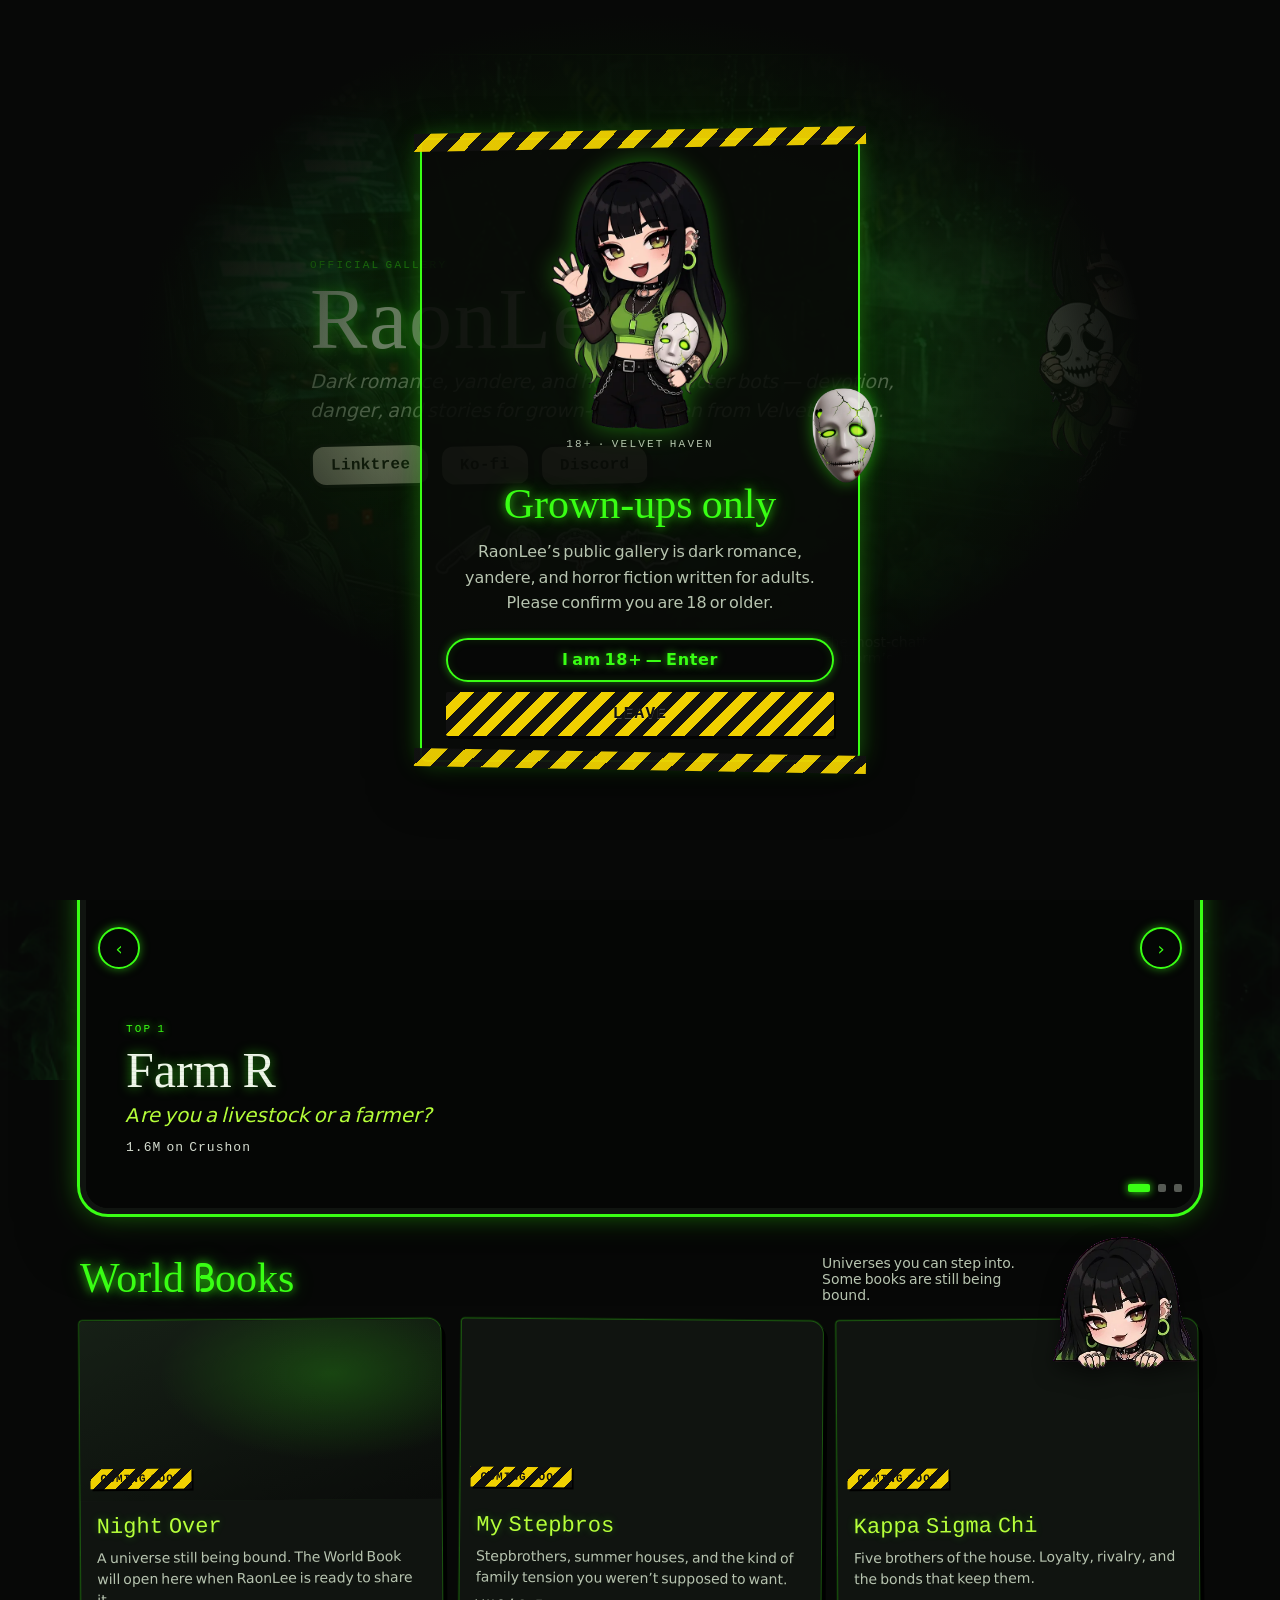
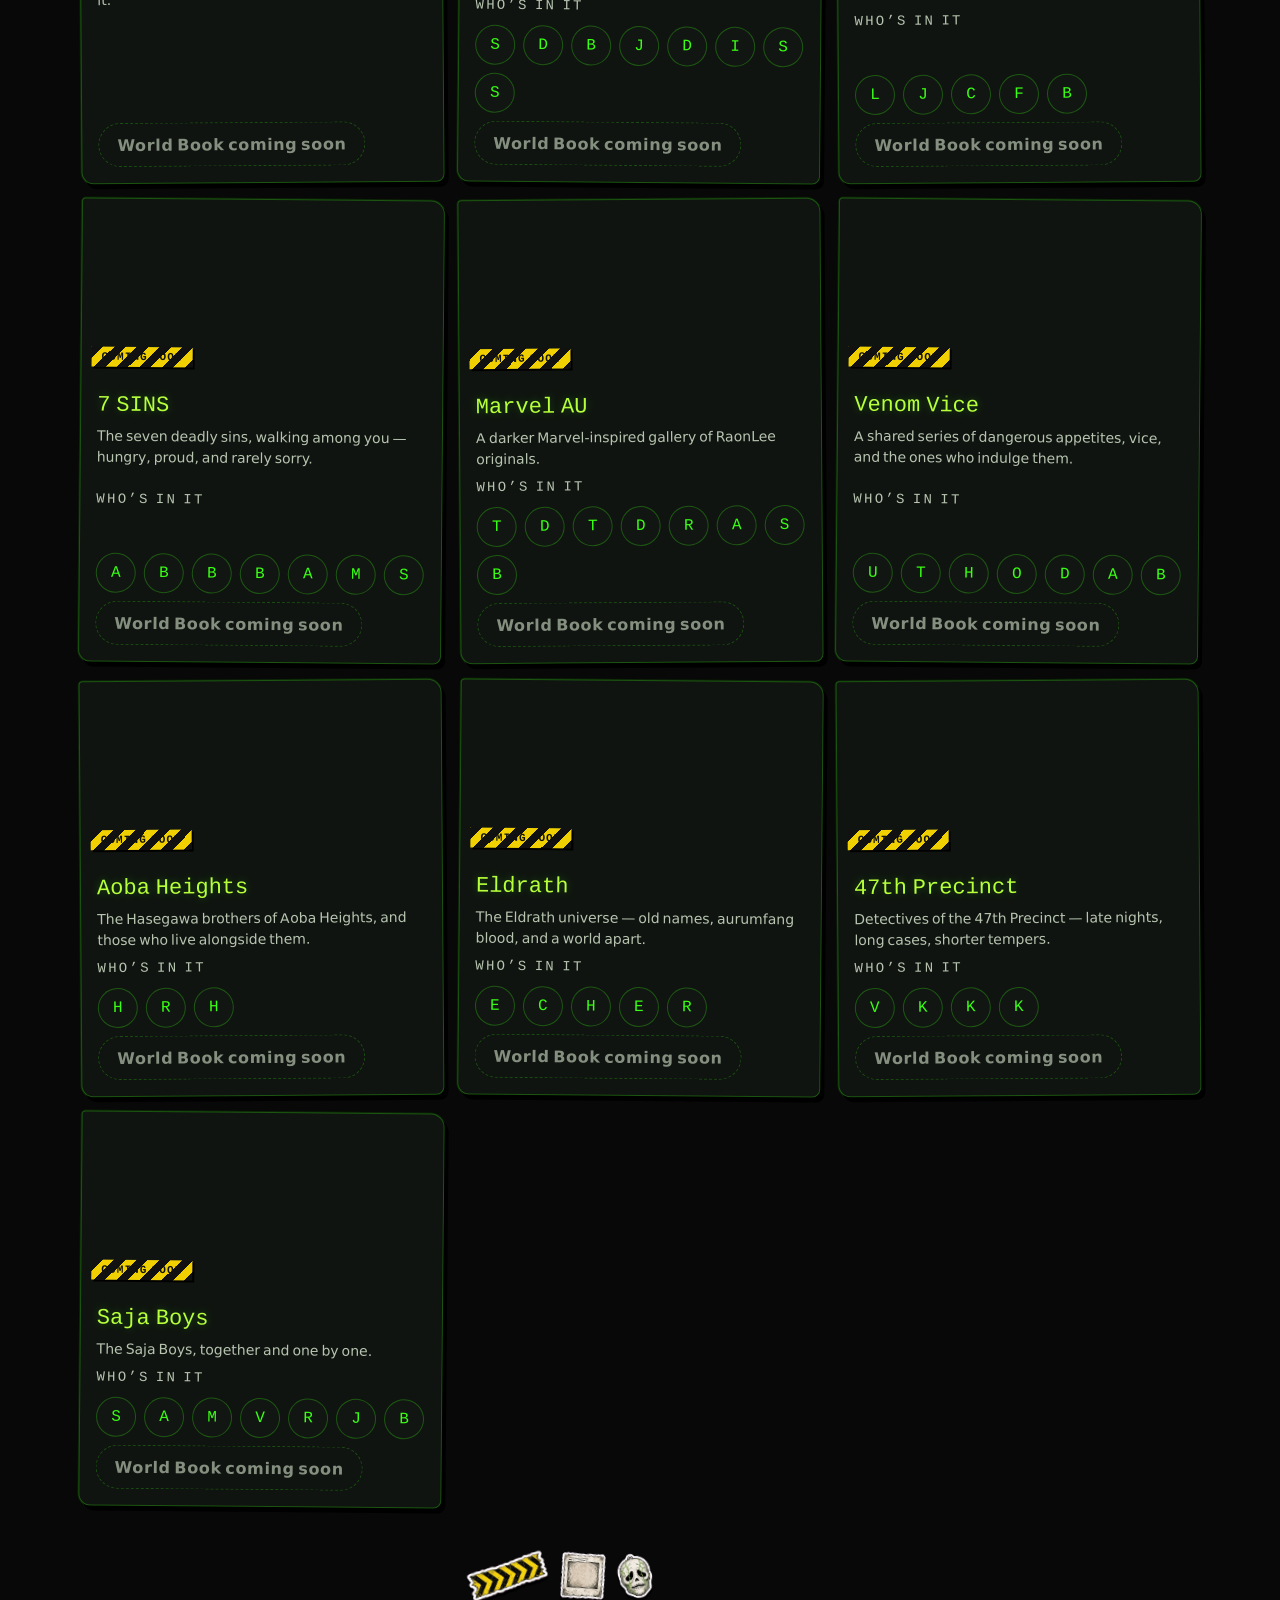
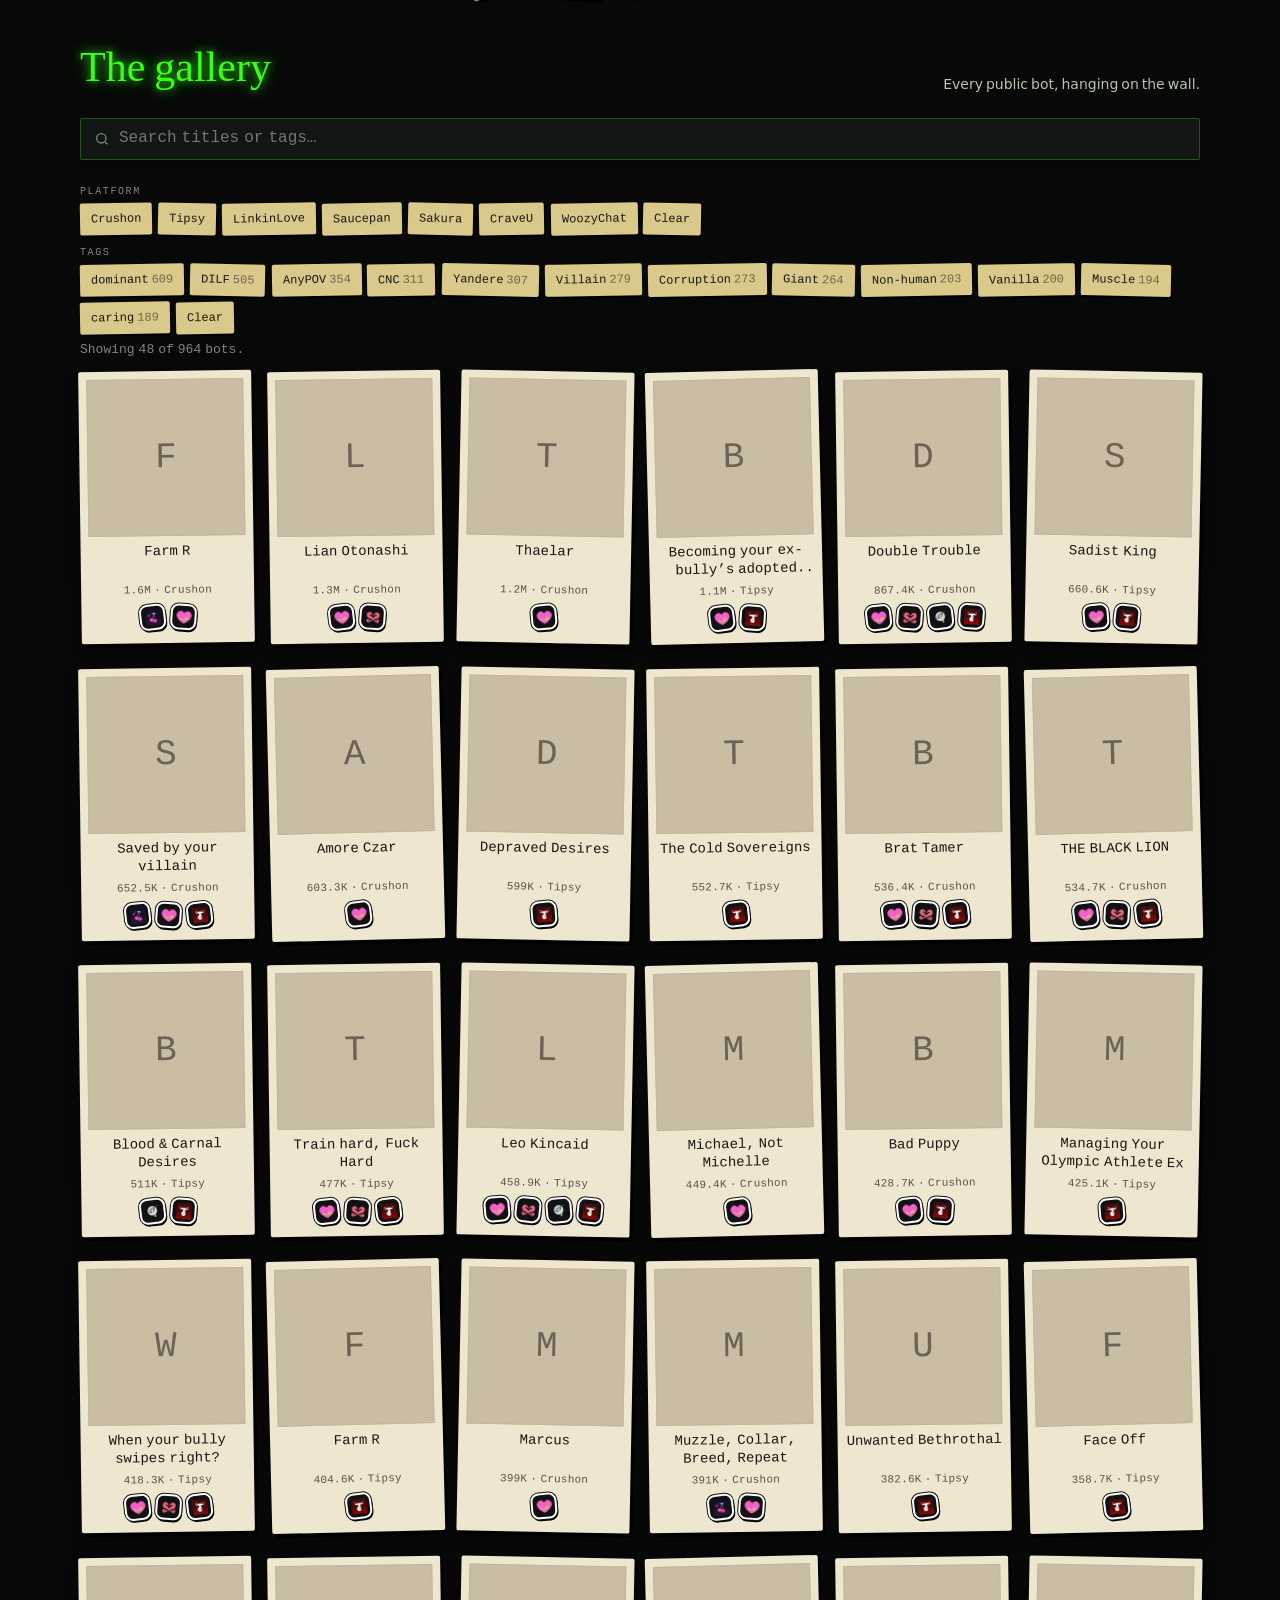
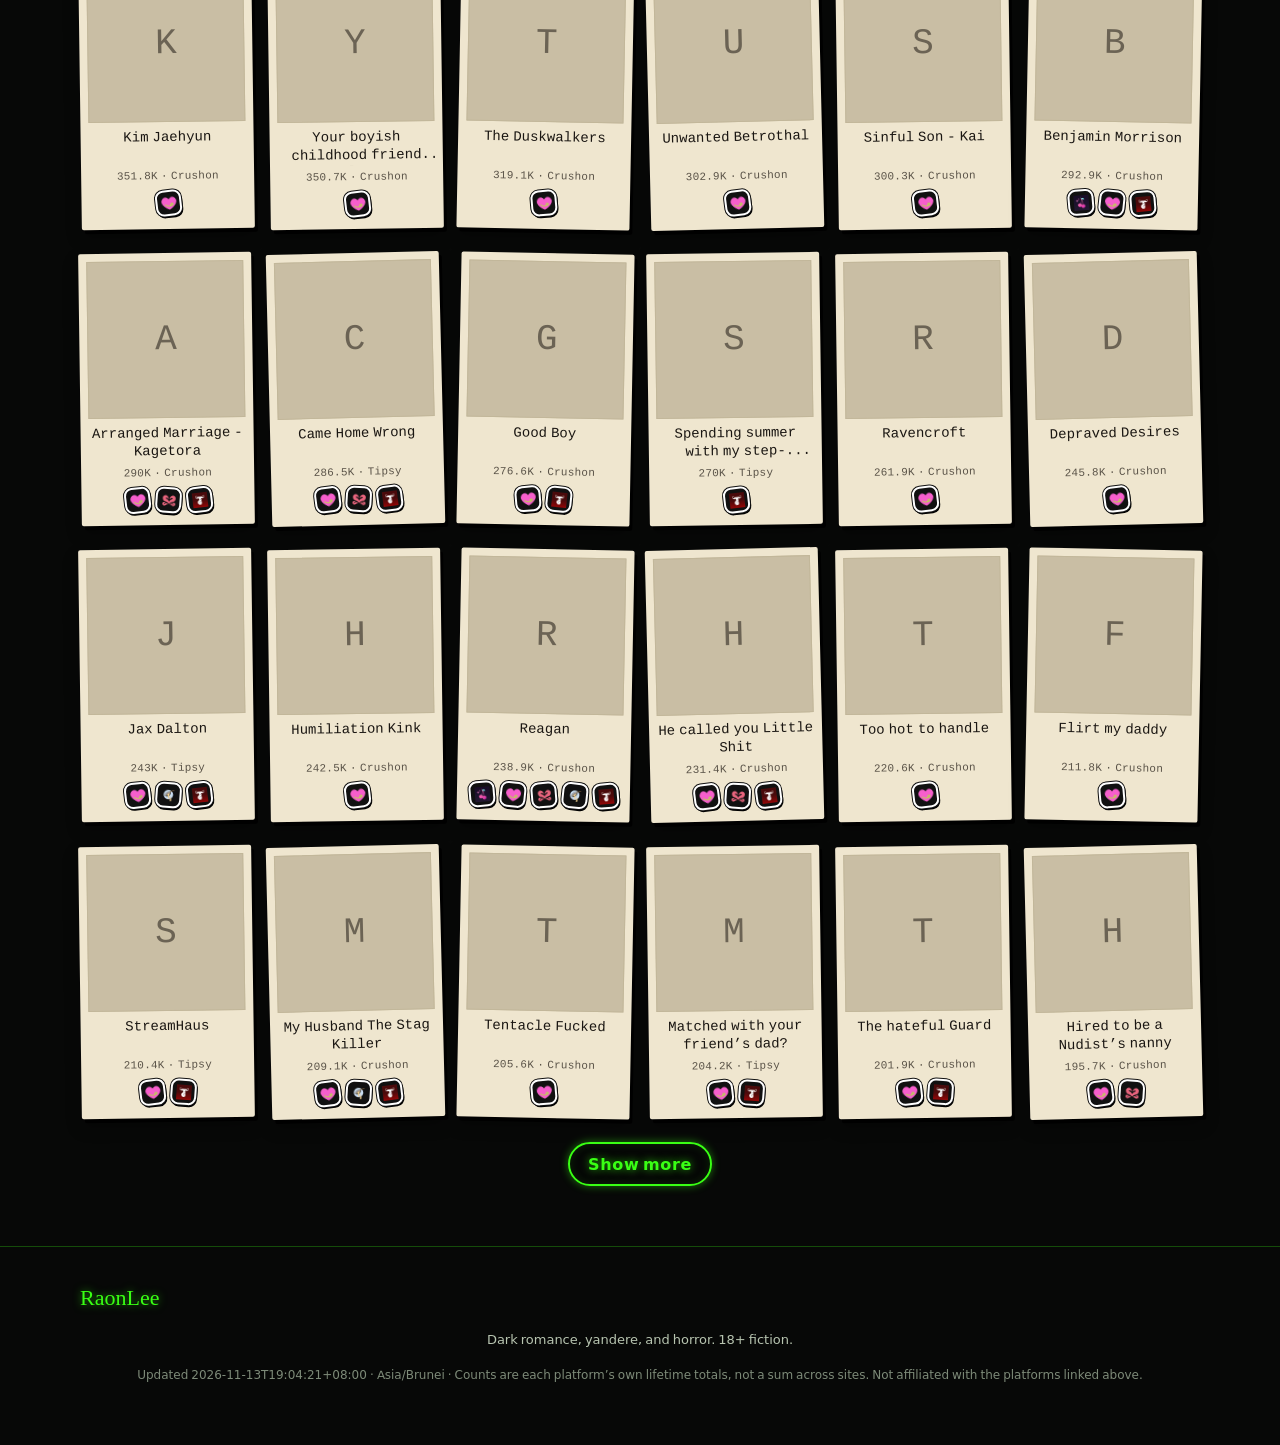
==== commit ec3f542d: "Restyle the follower gallery as Acid Dive. Neon dive-bar theme with original art, chibi mascot, and " ====
--- a/index.html
+++ b/index.html
@@ -1,9 +1,9 @@
 <!DOCTYPE html>
-<html lang="en">
+<html lang="en" data-skin="acid-dive-v1">
 <head>
 <meta charset="utf-8">
 <meta name="viewport" content="width=device-width, initial-scale=1, viewport-fit=cover">
-<meta name="theme-color" content="#110c0e">
+<meta name="theme-color" content="#070807">
 <meta name="color-scheme" content="dark">
 <title>RaonLee — Official gallery</title>
 <meta name="description" content="The public home of RaonLee. Dark romance, yandere, and horror character bots — find them on Crushon, Tipsy, LinkinLove, and more.">
@@ -13,243 +13,339 @@
 <meta name="twitter:card" content="summary_large_image">
 <meta name="robots" content="index,follow">
 <link rel="icon" href="assets/raonlee-logo.svg" type="image/svg+xml">
-<link rel="preconnect" href="https://fonts.googleapis.com">
-<link rel="preconnect" href="https://fonts.gstatic.com" crossorigin>
-<link href="https://fonts.googleapis.com/css2?family=Cormorant+Garamond:ital,wght@0,500;0,600;0,700;1,500;1,600&family=Figtree:wght@400;500;600;700&display=swap" rel="stylesheet">
 <style>
+@font-face{font-family:"Tilt Neon";src:url("assets/fonts/tilt-neon.woff2") format("woff2");font-weight:400;font-display:swap}
+@font-face{font-family:"Special Elite";src:url("assets/fonts/special-elite.woff2") format("woff2");font-weight:400;font-display:swap}
+@font-face{font-family:"Archivo";src:url("assets/fonts/archivo.woff2") format("woff2");font-weight:100 900;font-stretch:normal;font-display:swap}
+@font-face{font-family:"Archivo";src:url("assets/fonts/archivo-italic.woff2") format("woff2");font-style:italic;font-weight:400;font-display:swap}
 :root{
-  --bg:#110c0e;
-  --bg2:#1a1216;
-  --bg3:#24181c;
-  --ink:#f6efe9;
-  --mute:#cbb8bc;
-  --dim:#8d767b;
-  --rose:#c47a86;
-  --rose2:#e8b4bc;
-  --wine:#7a2e3c;
-  --gold:#d4b896;
-  --line:rgba(196,122,134,.28);
-  --card:#191115;
-  --serif:"Cormorant Garamond", "Palatino Linotype", Palatino, Georgia, serif;
-  --sans:"Figtree", system-ui, -apple-system, "Segoe UI", sans-serif;
-  --radius:16px;
-  --shadow:0 18px 50px rgba(0,0,0,.35);
+  --bg:#070807;
+  --bg2:#0c0e0c;
+  --bg3:#121612;
+  --ink:#eef6e8;
+  --mute:#b7c4b0;
+  --dim:#7d8a78;
+  --acid:#39ff14;
+  --acid2:#b6ff3a;
+  --acid-dim:rgba(57,255,20,.18);
+  --blood:#9b1c2a;
+  --paper:#efe6cf;
+  --paper-ink:#1a1612;
+  --line:rgba(57,255,20,.28);
+  --card:#101410;
+  --neon:"Tilt Neon", "Monoton", "Copperplate Gothic", "Copperplate", cursive;
+  --flyer:"Special Elite", "Courier New", ui-monospace, monospace;
+  --sans:"Archivo", system-ui, -apple-system, "Segoe UI", sans-serif;
+  --logo-a:#b6ff3a;
+  --logo-b:#39ff14;
+  --shadow:0 18px 50px rgba(0,0,0,.55);
 }
 *{box-sizing:border-box}
 html,body{margin:0;padding:0;background:var(--bg);color:var(--ink);font-family:var(--sans);-webkit-font-smoothing:antialiased}
 html{scroll-behavior:smooth}
-body{min-height:100vh;overflow-x:hidden}
-body::before{
+body{min-height:100vh;overflow-x:hidden;position:relative}
+img{max-width:100%;display:block}
+a{color:var(--acid2);text-decoration:none}
+a:hover{color:#fff}
+button,input{font:inherit;color:inherit}
+button{cursor:pointer}
+.wrap{position:relative;z-index:3;width:min(1120px, calc(100% - 28px));margin:0 auto}
+.skip{position:absolute;left:-999px;top:0}
+.skip:focus{left:16px;top:16px;z-index:80;background:#000;padding:8px 12px;border:1px solid var(--acid);color:#fff}
+:focus-visible{outline:2px solid var(--acid);outline-offset:2px}
+
+/* atmosphere */
+.fog,.fog-2{position:fixed;inset:-20% -10%;pointer-events:none;z-index:1;background:url("assets/theme/smoke.webp") center/820px repeat;opacity:.28;mix-blend-mode:screen;will-change:transform}
+.fog-2{background-size:1100px;opacity:.16;animation:fogDrift 48s linear infinite reverse}
+.fog{animation:fogDrift 36s linear infinite}
+@keyframes fogDrift{from{transform:translate3d(0,0,0)}to{transform:translate3d(-820px,-40px,0)}}
+body::after{
   content:"";position:fixed;inset:0;pointer-events:none;z-index:0;
   background:
-    radial-gradient(900px 480px at 50% -8%, rgba(122,46,60,.35), transparent 60%),
-    radial-gradient(600px 400px at 100% 80%, rgba(196,122,134,.08), transparent 50%),
-    linear-gradient(180deg,#110c0e 0%,#160e11 40%,#110c0e 100%);
-}
-a{color:var(--rose2);text-decoration:none}
-a:hover{color:#fff}
-img{max-width:100%;display:block}
-button,input{font:inherit;color:inherit}
-button{cursor:pointer}
-.wrap{position:relative;z-index:2;width:min(1120px, calc(100% - 32px));margin:0 auto}
-.skip{position:absolute;left:-999px;top:0}
-.skip:focus{left:16px;top:16px;z-index:80;background:#000;padding:8px 12px;border:1px solid var(--gold);color:#fff}
-
-/* Focus */
-:focus-visible{outline:2px solid var(--gold);outline-offset:2px}
+    radial-gradient(900px 480px at 50% -10%, rgba(57,255,20,.16), transparent 60%),
+    radial-gradient(600px 400px at 100% 80%, rgba(155,28,42,.12), transparent 55%),
+    url("assets/theme/hero.webp") center 20%/cover no-repeat,
+    #070807;
+  filter:saturate(1.05) brightness(.55);
+  opacity:.55;
+}
+
+/* neon / tape / sticker buttons */
+.btn{appearance:none;position:relative;display:inline-flex;align-items:center;justify-content:center;gap:8px;
+  min-height:44px;padding:10px 18px;border-radius:8px;font-weight:600;letter-spacing:.04em;
+  overflow:hidden;transition:transform .15s, box-shadow .15s, background .15s, color .15s, border-color .15s}
+.btn:active{transform:translateY(1px) scale(.98)}
+.btn-neon{background:rgba(7,8,7,.85);color:var(--acid);border:2px solid var(--acid);
+  box-shadow:0 0 8px rgba(57,255,20,.45), inset 0 0 10px rgba(57,255,20,.12);
+  text-shadow:0 0 8px rgba(57,255,20,.7);border-radius:999px}
+.btn-neon:hover{background:rgba(57,255,20,.12);box-shadow:0 0 16px rgba(57,255,20,.75), inset 0 0 14px rgba(57,255,20,.2);color:#f3ffe8}
+.btn-neon:active,.btn-neon.is-on{background:var(--acid);color:#061006;text-shadow:none;box-shadow:0 0 22px var(--acid)}
+.btn-sticker{background:var(--paper);color:var(--paper-ink);border:3px solid #111;border-radius:14px 18px 12px 16px;
+  box-shadow:3px 4px 0 #000;font-family:var(--flyer);transform:rotate(-1.2deg);letter-spacing:.02em}
+.btn-sticker:hover{transform:rotate(0deg) scale(1.04);box-shadow:0 0 0 2px var(--acid), 0 0 16px rgba(57,255,20,.6)}
+.btn-tape{background:repeating-linear-gradient(135deg,#111 0 10px,#f0d000 10px 20px);color:#111;
+  border:0;border-radius:2px;font-family:var(--flyer);font-weight:700;text-transform:uppercase;
+  box-shadow:2px 3px 0 rgba(0,0,0,.6);letter-spacing:.08em;text-shadow:0 1px 0 rgba(255,255,255,.25)}
+.btn-tape:hover{filter:brightness(1.08);box-shadow:0 0 0 2px var(--acid), 2px 3px 0 #000}
+.btn-ghost{background:transparent;border:1px dashed rgba(57,255,20,.35);color:var(--mute);border-radius:999px}
+.btn-ghost:hover{border-color:var(--acid);color:var(--ink);box-shadow:0 0 10px rgba(57,255,20,.3)}
+/* knife-glint on hover */
+.btn-neon::after,.btn-sticker::after,.plat::after{
+  content:"";position:absolute;inset:-20% -40%;background:linear-gradient(115deg, transparent 40%, rgba(255,255,255,.55) 50%, transparent 60%);
+  transform:translateX(-120%);pointer-events:none}
+@media (prefers-reduced-motion:no-preference){
+  .btn-neon:hover::after,.btn-sticker:hover::after,.plat:hover::after{animation:glint .7s ease}
+}
+@keyframes glint{to{transform:translateX(120%)}}
 
 /* Gate */
 .gate{position:fixed;inset:0;z-index:100;display:grid;place-items:center;padding:24px;
-  background:radial-gradient(700px 480px at 50% 40%, rgba(122,46,60,.4), #110c0e 72%)}
+  background:radial-gradient(700px 480px at 50% 40%, rgba(57,255,20,.16), #070807 72%)}
 .gate[hidden]{display:none}
-.gate-card{width:min(420px,100%);text-align:center;background:rgba(17,12,14,.92);
-  border:1px solid var(--line);border-radius:20px;padding:40px 28px 28px;box-shadow:var(--shadow)}
-.gate-kicker{letter-spacing:.22em;text-transform:uppercase;font-size:11px;color:var(--gold);margin:0 0 12px}
-.gate-card h1{font-family:var(--serif);font-weight:600;font-size:clamp(28px,6vw,40px);margin:0 0 10px}
-.gate-card p{color:var(--mute);line-height:1.6;margin:0 0 24px}
+.gate-card{width:min(440px,100%);text-align:center;background:rgba(8,10,8,.92);
+  border:2px solid var(--acid);border-radius:8px;padding:28px 24px 24px;
+  box-shadow:0 0 24px rgba(57,255,20,.35), var(--shadow);position:relative}
+.gate-card::before,.gate-card::after{
+  content:"";position:absolute;left:-8px;right:-8px;height:18px;
+  background:repeating-linear-gradient(135deg,#111 0 12px,#f0d000 12px 24px);opacity:.95}
+.gate-card::before{top:-10px;transform:rotate(-1deg)}
+.gate-card::after{bottom:-10px;transform:rotate(1deg)}
+.gate-mascot{width:min(180px,50vw);margin:-8px auto 6px;filter:drop-shadow(0 0 12px rgba(57,255,20,.4))}
+.gate-kicker{letter-spacing:.2em;text-transform:uppercase;font-size:11px;color:var(--acid);margin:0 0 10px;font-family:var(--flyer)}
+.gate-card h1{font-family:var(--neon);font-weight:400;font-size:clamp(28px,7vw,42px);margin:0 0 10px;
+  color:var(--acid);text-shadow:0 0 10px rgba(57,255,20,.8), 0 0 24px rgba(57,255,20,.45)}
+.gate-card p{color:var(--mute);line-height:1.6;margin:0 0 22px}
 .gate-actions{display:flex;flex-direction:column;gap:10px}
-.btn{appearance:none;border:0;border-radius:999px;padding:12px 18px;min-height:44px;font-weight:600;letter-spacing:.04em;transition:background .15s,transform .15s,box-shadow .15s}
-.btn:active{transform:translateY(1px)}
-.btn-primary{background:linear-gradient(180deg,#9a3d4d,#6a2432);color:#fff;box-shadow:0 8px 20px rgba(122,46,60,.35)}
-.btn-primary:hover{box-shadow:0 10px 24px rgba(122,46,60,.5)}
-.btn-ghost{background:transparent;border:1px solid rgba(246,239,233,.18);color:var(--mute)}
-.btn-ghost:hover{border-color:var(--rose);color:var(--ink)}
-.btn-soft{background:rgba(246,239,233,.06);border:1px solid var(--line);color:var(--ink);padding:10px 16px;font-size:13px}
-.btn-soft:hover{background:rgba(196,122,134,.16);border-color:var(--rose)}
+.gate-mask{position:absolute;width:64px;right:-18px;top:40%;opacity:.9;filter:drop-shadow(0 0 8px rgba(57,255,20,.5));pointer-events:none}
 
 /* Header */
-header.top{position:sticky;top:0;z-index:20;backdrop-filter:blur(14px);background:rgba(17,12,14,.78);
-  border-bottom:1px solid rgba(196,122,134,.16)}
-.top-in{display:flex;align-items:center;justify-content:space-between;gap:16px;padding:12px 0}
+header.top{position:sticky;top:0;z-index:20;backdrop-filter:blur(14px);background:rgba(7,8,7,.82);
+  border-bottom:1px solid var(--line);box-shadow:0 0 18px rgba(57,255,20,.08)}
+.top-in{display:flex;align-items:center;justify-content:space-between;gap:16px;padding:10px 0}
 .brand{display:flex;align-items:center;gap:10px;color:inherit}
-.brand-mark{width:32px;height:32px;border-radius:10px;display:grid;place-items:center;overflow:hidden;
-  border:1px solid var(--line);background:linear-gradient(160deg,#2a161c,#140c10);--logo-a:#e8b4bc;--logo-b:#d4b896}
+.brand-mark{width:34px;height:34px;border-radius:9px;display:grid;place-items:center;overflow:hidden;
+  border:1px solid var(--acid);background:linear-gradient(160deg,#102010,#070807);
+  box-shadow:0 0 10px rgba(57,255,20,.45);--logo-a:#b6ff3a;--logo-b:#39ff14}
 .brand-mark svg{width:26px;height:26px;display:block}
-.brand-name{font-family:var(--serif);font-size:20px;font-weight:600;letter-spacing:.06em}
-.top-nav{display:flex;gap:16px;align-items:center;font-size:12px;letter-spacing:.14em;text-transform:uppercase;color:var(--mute)}
+.brand-name{font-family:var(--neon);font-size:20px;letter-spacing:.08em;color:var(--acid);
+  text-shadow:0 0 8px rgba(57,255,20,.7)}
+.top-nav{display:flex;gap:14px;align-items:center;font-size:12px;letter-spacing:.14em;text-transform:uppercase;color:var(--mute)}
 .top-nav a{color:var(--mute)}
-.top-nav a:hover{color:var(--ink)}
-.badge-18{border:1px solid rgba(196,122,134,.5);color:var(--rose2);border-radius:999px;padding:3px 8px;font-size:10px;letter-spacing:.14em;font-weight:700}
-
-/* Creator banner */
-.creator{position:relative;min-height:clamp(260px,48vw,420px);display:flex;align-items:flex-end;margin-bottom:8px}
+.top-nav a:hover{color:var(--acid);text-shadow:0 0 8px rgba(57,255,20,.6)}
+.badge-18{border:1px solid var(--acid);color:var(--acid);border-radius:2px;padding:3px 8px;font-size:10px;letter-spacing:.14em;font-weight:700;
+  box-shadow:0 0 8px rgba(57,255,20,.4);background:rgba(57,255,20,.06)}
+
+/* Creator / hero */
+.creator{position:relative;min-height:clamp(280px,52vw,460px);display:flex;align-items:flex-end;margin-bottom:8px;overflow:hidden}
 .creator-banner{position:absolute;inset:0;z-index:0;background-position:center 30%;background-size:cover;background-repeat:no-repeat}
-.creator-banner.is-placeholder{
-  background:
-    radial-gradient(600px 280px at 70% 40%, rgba(196,122,134,.28), transparent 55%),
-    radial-gradient(500px 240px at 20% 80%, rgba(122,46,60,.35), transparent 50%),
-    linear-gradient(180deg,#1c1014 0%,#140c10 100%);
-}
-.creator-banner.is-placeholder::after{
-  content:"R";position:absolute;right:8%;top:18%;font-family:var(--serif);font-style:italic;
-  font-size:clamp(80px,18vw,180px);color:rgba(212,184,150,.08);line-height:1;pointer-events:none;
-}
+.creator-banner.is-placeholder{background:url("assets/theme/hero.webp") center 40%/cover no-repeat}
 .creator-banner::before{
   content:"";position:absolute;inset:0;
-  background:linear-gradient(180deg, rgba(17,12,14,.15) 0%, rgba(17,12,14,.35) 40%, rgba(17,12,14,.92) 100%);
-}
-.creator-card{position:relative;z-index:2;padding:0 0 36px;max-width:640px}
-.creator-card .kicker{letter-spacing:.22em;text-transform:uppercase;font-size:11px;color:var(--gold);margin:0 0 8px}
-.creator-card h1{font-family:var(--serif);font-weight:600;font-size:clamp(44px,10vw,80px);line-height:.9;margin:0 0 12px;letter-spacing:.02em}
-.creator-card .bio{margin:0 0 18px;color:var(--mute);font-family:var(--serif);font-style:italic;font-size:clamp(16px,2.4vw,20px);line-height:1.45;max-width:36em}
+  background:linear-gradient(180deg, rgba(7,8,7,.2) 0%, rgba(7,8,7,.45) 40%, rgba(7,8,7,.92) 100%);
+}
+.creator-card{position:relative;z-index:2;padding:0 0 28px;max-width:660px}
+.creator-card .kicker{letter-spacing:.2em;text-transform:uppercase;font-size:11px;color:var(--acid);margin:0 0 8px;font-family:var(--flyer);
+  text-shadow:0 0 8px rgba(57,255,20,.6)}
+.creator-card h1{font-family:var(--neon);font-weight:400;font-size:clamp(44px,11vw,86px);line-height:.9;margin:0 0 12px;
+  color:#f3ffe8;letter-spacing:.02em;text-shadow:0 0 12px rgba(57,255,20,.75), 0 0 32px rgba(57,255,20,.35)}
+.creator-card .bio{margin:0 0 18px;color:var(--mute);font-style:italic;font-size:clamp(15px,2.3vw,19px);line-height:1.5;max-width:36em}
 .social{display:flex;flex-wrap:wrap;gap:8px}
-
-/* Top 3 carousel */
-.spotlight{padding:12px 0 40px}
-.section-head{display:flex;align-items:end;justify-content:space-between;gap:12px;margin-bottom:16px}
-.section-head h2{font-family:var(--serif);font-weight:600;font-size:clamp(26px,4vw,36px);margin:0}
-.section-head p{margin:0;color:var(--mute);font-size:14px}
-.car{position:relative;border-radius:22px;overflow:hidden;background:#0a0708;
-  box-shadow:0 0 0 1px rgba(212,184,150,.18), 0 20px 60px rgba(0,0,0,.4), 0 0 80px rgba(122,46,60,.22);
+.hero-chibi{position:absolute;right:2%;bottom:-6px;z-index:2;width:min(220px,38vw);pointer-events:none;
+  filter:drop-shadow(0 8px 18px rgba(0,0,0,.6)) drop-shadow(0 0 12px rgba(57,255,20,.3))}
+.tape-strip{position:absolute;left:-4%;top:18%;width:min(220px,40vw);transform:rotate(-18deg);z-index:2;pointer-events:none;opacity:.92}
+
+/* Section heads + sticker dividers */
+.section-head{display:flex;align-items:end;justify-content:space-between;gap:12px;margin-bottom:16px;position:relative}
+.section-head h2{font-family:var(--neon);font-weight:400;font-size:clamp(26px,5vw,42px);margin:0;color:var(--acid);
+  text-shadow:0 0 10px rgba(57,255,20,.8), 0 0 22px rgba(57,255,20,.4)}
+.section-head p{margin:0;color:var(--mute);font-size:14px;max-width:42ch}
+.sticker-rule{display:flex;align-items:center;justify-content:center;gap:10px;margin:6px 0 28px;pointer-events:none;overflow:hidden;height:54px}
+.sticker-rule img{height:46px;width:auto;flex:0 0 auto;filter:drop-shadow(0 3px 0 #000);transform:rotate(var(--r, -6deg))}
+.sticker-rule img:nth-child(2){--r:8deg;height:50px}
+.sticker-rule img:nth-child(3){--r:-3deg}
+.sticker-rule img:nth-child(4){--r:5deg;height:42px}
+
+/* Top 3 as arcade / neon sign */
+.spotlight{padding:8px 0 28px}
+.car{position:relative;border-radius:10px 10px 28px 28px;overflow:hidden;background:#050605;
+  border:6px solid #101410;
+  box-shadow:0 0 0 3px var(--acid), 0 0 28px rgba(57,255,20,.45), 0 20px 60px rgba(0,0,0,.55);
   min-height:clamp(340px,70vw,520px)}
+.car::before{
+  content:"TOP 3";position:absolute;top:10px;left:50%;transform:translateX(-50%);z-index:4;
+  font-family:var(--neon);letter-spacing:.2em;color:var(--acid);font-size:13px;pointer-events:none;
+  text-shadow:0 0 8px var(--acid), 0 0 16px var(--acid);background:rgba(0,0,0,.55);padding:4px 12px;border:1px solid var(--acid);border-radius:2px}
+.car::after{
+  content:"";position:absolute;inset:0;z-index:2;pointer-events:none;
+  background:repeating-linear-gradient(180deg, transparent 0 3px, rgba(0,0,0,.14) 3px 4px);
+  mix-blend-mode:multiply;opacity:.35}
 .car-track{display:flex;height:100%;min-height:inherit;transition:transform .7s cubic-bezier(.22,.8,.32,1)}
 .slide{position:relative;flex:0 0 100%;min-height:inherit;color:inherit;text-decoration:none;display:block;overflow:hidden}
-.slide img.bg{position:absolute;inset:0;width:100%;height:100%;object-fit:cover;transform:scale(1.04);filter:saturate(1.05)}
+.slide img.bg{position:absolute;inset:0;width:100%;height:100%;object-fit:cover;transform:scale(1.04);filter:saturate(1.08) contrast(1.05)}
 .slide .veil{position:absolute;inset:0;
   background:
-    linear-gradient(90deg, rgba(10,7,8,.82) 0%, rgba(10,7,8,.35) 46%, rgba(10,7,8,.2) 100%),
-    linear-gradient(180deg, transparent 30%, rgba(10,7,8,.88) 100%);
-}
-.slide .copy{position:absolute;left:0;right:0;bottom:0;padding:clamp(20px,4vw,40px);max-width:640px}
-.slide .rank{font-size:11px;letter-spacing:.2em;text-transform:uppercase;color:var(--gold);margin:0 0 8px}
-.slide h3{font-family:var(--serif);font-size:clamp(28px,5vw,48px);font-weight:600;margin:0 0 8px;line-height:1.05}
-.slide .tagline{font-family:var(--serif);font-style:italic;color:var(--rose2);margin:0 0 12px;font-size:clamp(16px,2.4vw,22px)}
-.slide .count{font-size:13px;letter-spacing:.08em;color:var(--ink);opacity:.9}
+    linear-gradient(90deg, rgba(5,6,5,.84) 0%, rgba(5,6,5,.35) 46%, rgba(5,6,5,.2) 100%),
+    linear-gradient(180deg, transparent 30%, rgba(5,6,5,.9) 100%)}
+.slide .copy{position:absolute;left:0;right:0;bottom:0;padding:clamp(20px,4vw,40px);max-width:640px;z-index:3}
+.slide .rank{font-size:11px;letter-spacing:.2em;text-transform:uppercase;color:var(--acid);margin:0 0 8px;font-family:var(--flyer);text-shadow:0 0 8px var(--acid)}
+.slide h3{font-family:var(--neon);font-size:clamp(28px,5vw,50px);font-weight:400;margin:0 0 8px;line-height:1.05;
+  text-shadow:0 0 12px rgba(57,255,20,.6)}
+.slide .tagline{font-style:italic;color:var(--acid2);margin:0 0 12px;font-size:clamp(15px,2.4vw,20px)}
+.slide .count{font-size:13px;letter-spacing:.08em;color:var(--ink);opacity:.9;font-family:var(--flyer)}
 .car-nav{position:absolute;inset:auto 12px 16px auto;display:flex;gap:8px;z-index:3}
-.car-dot{appearance:none;width:8px;height:8px;padding:0;border-radius:99px;border:0;background:rgba(246,239,233,.35)}
-.car-dot[aria-current="true"]{width:22px;background:var(--gold)}
-.car-arrow{position:absolute;top:50%;transform:translateY(-50%);z-index:3;appearance:none;width:40px;height:40px;border-radius:50%;
-  border:1px solid rgba(246,239,233,.2);background:rgba(10,7,8,.45);color:#fff;font-size:18px;backdrop-filter:blur(8px)}
+.car-dot{appearance:none;width:8px;height:8px;padding:0;border-radius:2px;border:0;background:rgba(238,246,232,.35)}
+.car-dot[aria-current="true"]{width:22px;background:var(--acid);box-shadow:0 0 8px var(--acid)}
+.car-arrow{position:absolute;top:50%;transform:translateY(-50%);z-index:3;appearance:none;width:42px;height:42px;border-radius:50%;
+  border:2px solid var(--acid);background:rgba(5,6,5,.55);color:var(--acid);font-size:18px;
+  box-shadow:0 0 10px rgba(57,255,20,.5)}
 .car-arrow.prev{left:12px}
 .car-arrow.next{right:12px}
-.car-arrow:hover{background:rgba(10,7,8,.7)}
+.car-arrow:hover{background:rgba(57,255,20,.2)}
 @media (prefers-reduced-motion:no-preference){
-  .slide.is-on img.bg{animation: ken 9s ease-in-out infinite alternate}
-  .car{animation: aura 5s ease-in-out infinite}
+  .slide.is-on img.bg{animation:ken 9s ease-in-out infinite alternate}
+  .car{animation:signFlicker 7s step-end infinite}
+  .section-head h2,.brand-name,.creator-card h1,.gate-card h1{animation:neonFlicker 6s step-end infinite}
 }
 @keyframes ken{from{transform:scale(1.04)}to{transform:scale(1.1)}}
-@keyframes aura{
-  0%,100%{box-shadow:0 0 0 1px rgba(212,184,150,.18), 0 20px 60px rgba(0,0,0,.4), 0 0 70px rgba(122,46,60,.2)}
-  50%{box-shadow:0 0 0 1px rgba(212,184,150,.32), 0 20px 60px rgba(0,0,0,.4), 0 0 96px rgba(196,122,134,.32)}
+@keyframes neonFlicker{
+  0%,19%,21%,62%,64%,100%{opacity:1}
+  20%,63%{opacity:.72}
+  21.5%{opacity:.9}
+}
+@keyframes signFlicker{
+  0%,18%,20%,70%,72%,100%{box-shadow:0 0 0 3px var(--acid), 0 0 28px rgba(57,255,20,.45), 0 20px 60px rgba(0,0,0,.55)}
+  19%,71%{box-shadow:0 0 0 3px rgba(57,255,20,.4), 0 0 8px rgba(57,255,20,.15), 0 20px 60px rgba(0,0,0,.55)}
 }
 
 /* World books */
-.worlds{padding:8px 0 40px}
-.world-grid{display:grid;grid-template-columns:1fr;gap:14px}
-.world{background:var(--card);border:1px solid var(--line);border-radius:18px;overflow:hidden;display:flex;flex-direction:column}
+.worlds{padding:8px 0 36px;position:relative}
+.world-peeker{position:absolute;right:0;top:-8px;width:min(150px,32vw);z-index:2;pointer-events:none;
+  filter:drop-shadow(0 8px 10px rgba(0,0,0,.5))}
+.world-grid{display:grid;grid-template-columns:1fr;gap:16px}
+.world{background:var(--card);border:1px solid var(--line);border-radius:4px 14px 8px 12px;overflow:hidden;display:flex;flex-direction:column;
+  box-shadow:4px 5px 0 #000, 0 0 0 1px rgba(57,255,20,.1);transform:rotate(-0.4deg)}
+.world:nth-child(even){transform:rotate(.5deg)}
+.world:hover{box-shadow:0 0 0 2px var(--acid), 0 0 20px rgba(57,255,20,.35);transform:rotate(0)}
 .world-cover{aspect-ratio:16/8;background:
-    radial-gradient(80% 80% at 70% 30%, rgba(196,122,134,.28), transparent 60%),
-    linear-gradient(160deg,#2a161c,#120c10);
+    radial-gradient(80% 80% at 70% 30%, rgba(57,255,20,.2), transparent 60%),
+    linear-gradient(160deg,#162016,#0a0c0a);
   background-size:cover;background-position:center;position:relative}
-.world-cover .soon{position:absolute;left:12px;bottom:12px;font-size:10px;letter-spacing:.16em;text-transform:uppercase;
-  color:var(--gold);border:1px solid rgba(212,184,150,.4);padding:4px 8px;border-radius:999px;background:rgba(10,7,8,.55)}
+.world-cover .soon{position:absolute;left:10px;bottom:12px;font-size:11px;letter-spacing:.1em;text-transform:uppercase;
+  color:#111;padding:4px 10px;font-family:var(--flyer);font-weight:700;
+  background:repeating-linear-gradient(135deg,#111 0 8px,#f0d000 8px 16px);box-shadow:2px 2px 0 #000}
 .world-body{padding:14px 16px 16px;display:flex;flex-direction:column;gap:8px;flex:1}
-.world-body h3{font-family:var(--serif);font-size:24px;margin:0;font-weight:600}
+.world-body h3{font-family:var(--flyer);font-size:22px;margin:0;font-weight:400;color:var(--acid2);text-shadow:0 0 8px rgba(57,255,20,.3)}
+.world-body .tagline{margin:0;color:var(--acid);font-size:13px;font-style:italic}
 .world-body p{margin:0;color:var(--mute);font-size:14px;line-height:1.5;flex:1}
-.who-label{font-size:10px;letter-spacing:.16em;text-transform:uppercase;color:var(--dim);margin-top:4px}
+.who-label{font-size:10px;letter-spacing:.16em;text-transform:uppercase;color:var(--dim);margin-top:4px;font-family:var(--flyer)}
 .who{display:flex;flex-wrap:wrap;gap:8px;align-items:center}
 .who a,.who span.face{position:relative;width:40px;height:40px;border-radius:50%;overflow:hidden;border:1px solid var(--line);
-  background:var(--bg3);display:grid;place-items:center;color:var(--gold);font-family:var(--serif);font-size:16px;flex:0 0 auto}
+  background:var(--bg3);display:grid;place-items:center;color:var(--acid);font-family:var(--flyer);font-size:16px;flex:0 0 auto}
 .who img{position:absolute;inset:0;width:100%;height:100%;object-fit:cover;z-index:1}
-.who a:hover{border-color:var(--gold)}
+.who a:hover{border-color:var(--acid);box-shadow:0 0 8px var(--acid)}
 .world-link{align-self:flex-start;margin-top:auto;padding-top:10px}
 #spotlight,#worlds,#gallery,#creator{scroll-margin-top:72px}
 
-/* Gallery */
+/* Gallery — polaroid / missing-flyer cards */
 .gallery{padding:8px 0 48px}
 .toolbar{display:flex;flex-wrap:wrap;gap:8px;align-items:center;margin:0 0 12px;
-  position:sticky;top:52px;z-index:15;padding:10px 0;background:linear-gradient(180deg,rgba(17,12,14,.96) 60%,rgba(17,12,14,.86))}
+  position:sticky;top:52px;z-index:15;padding:10px 0;background:linear-gradient(180deg,rgba(7,8,7,.96) 60%,rgba(7,8,7,.86))}
 .search{flex:1 1 200px;position:relative}
-.search input{width:100%;background:var(--bg3);border:1px solid var(--line);border-radius:999px;padding:10px 14px 10px 38px;min-height:42px;outline:none}
-.search input:focus{border-color:var(--rose);box-shadow:0 0 0 3px rgba(196,122,134,.2)}
+.search input{width:100%;background:var(--bg3);border:1px solid var(--line);border-radius:2px;padding:10px 14px 10px 38px;min-height:42px;outline:none;
+  font-family:var(--flyer)}
+.search input:focus{border-color:var(--acid);box-shadow:0 0 0 3px rgba(57,255,20,.2)}
 .search svg{position:absolute;left:14px;top:50%;transform:translateY(-50%);opacity:.5}
 .chips{display:flex;flex-wrap:wrap;gap:6px;margin:0 0 8px}
-.chip{appearance:none;background:rgba(246,239,233,.04);border:1px solid rgba(246,239,233,.1);
-  color:var(--mute);border-radius:999px;padding:6px 11px;min-height:32px;font-size:12px}
-.chip:hover{border-color:var(--rose);color:var(--ink)}
-.chip[aria-pressed="true"]{background:rgba(122,46,60,.28);border-color:var(--rose);color:#fff}
+.chip{appearance:none;background:#d9c98a;color:#1a1612;border:0;border-radius:2px;padding:6px 11px;min-height:32px;font-size:12px;
+  font-family:var(--flyer);box-shadow:1px 2px 0 #000;transform:rotate(var(--t,-1deg))}
+.chip:nth-child(3n){--t:1.2deg}
+.chip:hover{box-shadow:0 0 0 2px var(--acid), 1px 2px 0 #000;color:#000}
+.chip[aria-pressed="true"]{background:var(--acid);color:#061006;box-shadow:0 0 10px var(--acid)}
 .chip .n{opacity:.55;margin-left:3px}
-.chip-label{width:100%;font-size:10px;letter-spacing:.16em;text-transform:uppercase;color:var(--dim);margin:4px 0 0}
-.results{color:var(--dim);font-size:13px;margin:0 0 14px}
-
-.grid{display:grid;grid-template-columns:repeat(auto-fill,minmax(124px,1fr));gap:18px 12px}
-.bot{display:flex;flex-direction:column;align-items:center;text-align:center;gap:8px}
-.pfp{width:110px;height:110px;border-radius:18px;overflow:hidden;background:var(--bg3);
-  border:1px solid var(--line);box-shadow:0 8px 20px rgba(0,0,0,.25);position:relative}
+.chip-label{width:100%;font-size:10px;letter-spacing:.16em;text-transform:uppercase;color:var(--dim);margin:4px 0 0;font-family:var(--flyer);box-shadow:none;background:none;color:var(--dim)}
+span.chip-label{padding:0;min-height:0;transform:none}
+.results{color:var(--dim);font-size:13px;margin:0 0 14px;font-family:var(--flyer)}
+
+.grid{display:grid;grid-template-columns:repeat(auto-fill,minmax(132px,1fr));gap:22px 14px}
+.bot{display:flex;flex-direction:column;align-items:center;text-align:center;gap:6px;
+  background:var(--paper);color:var(--paper-ink);padding:8px 8px 12px;border-radius:2px;
+  box-shadow:3px 4px 0 #000, 0 8px 16px rgba(0,0,0,.3);
+  transform:rotate(var(--tilt,-0.8deg));position:relative;transition:transform .15s, box-shadow .15s}
+.bot:nth-child(3n){--tilt:1.1deg}
+.bot:nth-child(4n){--tilt:-1.4deg}
+.bot:hover{transform:rotate(0) translateY(-4px) scale(1.03);box-shadow:0 0 0 2px var(--acid), 0 0 18px rgba(57,255,20,.55), 3px 4px 0 #000;z-index:2}
+.bot.is-pinned::before{content:"";position:absolute;top:-8px;right:8px;width:28px;height:18px;background:url("assets/theme/sticker-tape.webp") center/contain no-repeat;z-index:3}
+.pfp{width:100%;aspect-ratio:1;border-radius:0;overflow:hidden;background:#c9bea4;border:1px solid #c2b79a;position:relative}
 .pfp img{position:absolute;inset:0;width:100%;height:100%;object-fit:cover;z-index:1}
-.pfp .ph{position:absolute;inset:0;z-index:0;display:grid;place-items:center;font-family:var(--serif);font-size:36px;color:rgba(212,184,150,.4)}
-.bot h3{font-family:var(--serif);font-size:15px;font-weight:600;margin:0;line-height:1.25;
+.pfp .ph{position:absolute;inset:0;z-index:0;display:grid;place-items:center;font-family:var(--flyer);font-size:36px;color:#6b6354}
+.bot h3{font-family:var(--flyer);font-size:14px;font-weight:400;margin:2px 0 0;line-height:1.25;color:var(--paper-ink);
   display:-webkit-box;-webkit-line-clamp:2;-webkit-box-orient:vertical;overflow:hidden;min-height:2.4em;max-width:100%}
-.bot .ix{font-size:11px;color:var(--dim);letter-spacing:.02em}
-.plats{display:flex;flex-wrap:wrap;justify-content:center;gap:5px}
-.plat{display:inline-flex;align-items:center;justify-content:center;width:26px;height:26px;border-radius:999px;
-  background:var(--bg3);border:1px solid var(--line);overflow:hidden}
-.plat img{width:16px;height:16px;object-fit:contain}
-.plat .letter{font-size:10px;font-weight:700;color:var(--gold)}
-.plat:hover{border-color:var(--gold);background:#2a1a1e}
-.empty{text-align:center;padding:48px 12px;color:var(--mute)}
-.empty h3{font-family:var(--serif);font-size:28px;margin:0 0 8px;color:var(--ink)}
+.bot .ix{font-size:11px;color:#5a5348;letter-spacing:.02em;font-family:var(--flyer)}
+.plats{display:flex;flex-wrap:wrap;justify-content:center;gap:5px;margin-top:2px}
+.plat{position:relative;display:inline-flex;align-items:center;justify-content:center;width:26px;height:26px;border-radius:8px;
+  background:#111;border:2px solid #fff;overflow:hidden;box-shadow:0 0 0 1px #111, 1px 2px 0 #000;transform:rotate(-6deg)}
+.plat:nth-child(2n){transform:rotate(5deg)}
+.plat img{width:15px;height:15px;object-fit:contain}
+.plat .letter{font-size:10px;font-weight:700;color:var(--acid)}
+.plat:hover{box-shadow:0 0 0 2px var(--acid), 0 0 10px var(--acid);transform:rotate(0) scale(1.08)}
+.empty{text-align:center;padding:24px 12px 48px;color:var(--mute)}
+.empty img{width:min(200px,60vw);margin:0 auto 8px;filter:drop-shadow(0 8px 12px rgba(0,0,0,.5))}
+.empty h3{font-family:var(--neon);font-size:28px;margin:0 0 8px;color:var(--acid);text-shadow:0 0 10px rgba(57,255,20,.6)}
 .more{display:block;margin:24px auto 0}
 
-footer{border-top:1px solid rgba(196,122,134,.16);padding:32px 0 48px;margin-top:12px;color:var(--mute);text-align:center;font-size:13px;line-height:1.7}
-footer .who{font-family:var(--serif);font-size:22px;color:var(--ink);margin:0 0 8px}
+footer{border-top:1px solid var(--line);padding:32px 0 48px;margin-top:12px;color:var(--mute);text-align:center;font-size:13px;line-height:1.7;position:relative;z-index:3}
+footer .who{font-family:var(--neon);font-size:22px;color:var(--acid);margin:0 0 8px;text-shadow:0 0 8px rgba(57,255,20,.6)}
 footer .fine{color:var(--dim);font-size:12px}
 
 @media (min-width:720px){
   .world-grid{grid-template-columns:repeat(2,minmax(0,1fr))}
-  .grid{grid-template-columns:repeat(auto-fill,minmax(132px,1fr));gap:20px 14px}
-  .pfp{width:116px;height:116px}
+  .grid{grid-template-columns:repeat(auto-fill,minmax(148px,1fr));gap:24px 16px}
   .hide-sm{display:inline}
 }
 @media (min-width:1000px){
   .world-grid{grid-template-columns:repeat(3,minmax(0,1fr))}
 }
+.worlds .section-head p{padding-right:min(160px,28vw)}
 @media (max-width:719px){
   .top-nav a.hide-sm{display:none}
   .car-arrow{display:none}
-  .pfp{width:96px;height:96px;border-radius:16px}
-  .grid{grid-template-columns:repeat(auto-fill,minmax(108px,1fr));gap:14px 10px}
+  .grid{grid-template-columns:repeat(auto-fill,minmax(118px,1fr));gap:16px 10px}
   .section-head{flex-direction:column;align-items:flex-start;gap:6px}
-  .creator-banner.is-placeholder::after{opacity:.7;right:-4%;top:6%}
+  .tape-strip{display:none}
+  .hero-chibi{width:88px;right:8px;bottom:10px}
+  .creator-card{padding-right:96px;padding-bottom:16px}
+  .creator-card h1{font-size:clamp(34px,12vw,48px);word-break:break-word}
+  .creator-card .bio{font-size:14px}
+  .world-peeker{width:86px;top:auto;bottom:auto;right:0;margin-top:-8px;position:relative;display:block;margin-left:auto;margin-bottom:-12px}
+  .worlds .section-head p{padding-right:0}
+  .sticker-rule img:nth-child(n+4){display:none}
+  .social .btn{font-size:13px;padding:8px 12px}
 }
 @media (prefers-reduced-motion:reduce){
   *{scroll-behavior:auto !important;animation:none !important;transition:none !important}
   .car-track{transition:none !important}
   .slide img.bg{transform:none}
+  .fog,.fog-2{display:none}
+  .btn-neon::after,.btn-sticker::after,.plat::after{content:none}
 }
 </style>
 </head>
 <body>
+<!-- acid-dive-v1 -->
 <a class="skip" href="#gallery">Skip to bots</a>
+<div class="fog" aria-hidden="true"></div>
+<div class="fog-2" aria-hidden="true"></div>
 
 <div class="gate" id="gate" role="dialog" aria-modal="true" aria-labelledby="gate-title">
   <div class="gate-card">
+    <img class="gate-mascot" src="assets/theme/chibi-wave.webp" alt="">
+    <img class="gate-mask" src="assets/theme/mask.webp" alt="">
     <p class="gate-kicker">18+  ·  Velvet Haven</p>
     <h1 id="gate-title">Grown-ups only</h1>
     <p>RaonLee’s public gallery is dark romance, yandere, and horror fiction written for adults. Please confirm you are 18 or older.</p>
     <div class="gate-actions">
-      <button type="button" class="btn btn-primary" id="enter-btn">I am 18+ — Enter</button>
-      <button type="button" class="btn btn-ghost" id="leave-btn">Leave</button>
+      <button type="button" class="btn btn-neon" id="enter-btn">I am 18+ — Enter</button>
+      <button type="button" class="btn btn-tape" id="leave-btn">Leave</button>
     </div>
   </div>
 </div>
@@ -381,6 +477,8 @@
 <main>
   <section class="creator" id="creator" aria-label="RaonLee">
     <div class="creator-banner is-placeholder" id="creator-banner"></div>
+    <img class="tape-strip" src="assets/theme/sticker-tape.webp" alt="" aria-hidden="true">
+    <img class="hero-chibi" src="assets/theme/chibi-stand.webp" alt="" aria-hidden="true">
     <div class="wrap creator-card">
       <p class="kicker">Official gallery</p>
       <h1>RaonLee</h1>
@@ -388,6 +486,13 @@
       <div class="social" id="social"></div>
     </div>
   </section>
+
+  <div class="wrap sticker-rule" aria-hidden="true">
+    <img src="assets/theme/sticker-knife.webp" alt="">
+    <img src="assets/theme/sticker-charm.webp" alt="">
+    <img src="assets/theme/sticker-chain.webp" alt="">
+    <img src="assets/theme/sticker-choker.webp" alt="">
+  </div>
 
   <section class="wrap spotlight" id="spotlight">
     <div class="section-head">
@@ -403,6 +508,7 @@
   </section>
 
   <section class="wrap worlds" id="worlds">
+    <img class="world-peeker" src="assets/theme/chibi-peek.webp" alt="" aria-hidden="true">
     <div class="section-head">
       <h2>World Books</h2>
       <p>Universes you can step into. Some books are still being bound.</p>
@@ -410,10 +516,16 @@
     <div class="world-grid" id="world-grid"></div>
   </section>
 
+  <div class="wrap sticker-rule" aria-hidden="true">
+    <img src="assets/theme/sticker-tape.webp" alt="">
+    <img src="assets/theme/sticker-flyer.webp" alt="">
+    <img src="assets/theme/sticker-charm.webp" alt="">
+  </div>
+
   <section class="wrap gallery" id="gallery">
     <div class="section-head">
       <h2>The gallery</h2>
-      <p>Every public bot, in one calm place.</p>
+      <p>Every public bot, hanging on the wall.</p>
     </div>
     <div class="toolbar">
       <div class="search">
@@ -426,10 +538,11 @@
     <p class="results" id="results-line"></p>
     <div class="grid" id="grid"></div>
     <div class="empty" id="empty" hidden>
-      <h3>Nothing here just now</h3>
+      <img src="assets/theme/chibi-sleep.webp" alt="">
+      <h3>Nobody’s on the wall</h3>
       <p>Try another search, or clear the filters.</p>
     </div>
-    <button type="button" class="btn btn-soft more" id="more" hidden>Show more</button>
+    <button type="button" class="btn btn-neon more" id="more" hidden>Show more</button>
   </section>
 </main>
 
@@ -441,13 +554,18 @@
   </div>
 </footer>
 
-<script type="application/json" id="follower-data">{"generatedAt":"2026-11-13T19:04:21+08:00","creator":{"name":"RaonLee","bio":"Dark romance, yandere, and horror character bots — devotion, danger, and stories for grown-ups, written from Velvet Haven.","links":[{"id":"linktree","name":"Linktree","url":"https://linktr.ee/Raon_lee"},{"id":"kofi","name":"Ko-fi","url":"https://ko-fi.com/raonleecreate"},{"id":"discord","name":"Discord","url":"https://discord.gg/velvethaven"}]},"banner":null,"bannerFile":null,"logos":{"juicychat":"[data-uri]","sakura":"[data-uri]","craveu":"[data-uri]","spicychat":"[data-uri]","linkinlove":"[data-uri]","tipsy":"[data-uri]","woozychat":"[data-uri]","saucepan":"[data-uri]","crushon":"[data-uri]"},"totals":{"bots":964,"interactions":53944011,"platforms":7},"platforms":["Crushon","Tipsy","LinkinLove","Saucepan","Sakura","CraveU","WoozyChat"],"tags":[{"name":"dominant","n":609},{"name":"DILF","n":505},{"name":"AnyPOV","n":354},{"name":"CNC","n":311},{"name":"Yandere","n":307},{"name":"Villain","n":279},{"name":"Corruption","n":273},{"name":"Giant","n":264},{"name":"Non-human","n":203},{"name":"Vanilla","n":200},{"name":"Muscle","n":194},{"name":"caring","n":189}],"top3":[{"id":"farmrareyoualivestockorafarmer","title":"Farm R: Are you a livestock or a farmer?","name":"Farm R","tagline":"Are you a livestock or a farmer?","cover":"https://cdn.crushon.ai/images/ec31a899-1dc0-11ef-865e-aa6f3eca0785/36e0fc3a-1076-4504-8e31-3249a3fdb2bc","interactions":1578176,"leadPlatform":"Crushon","tags":["anthro","AnyPOV","DILF","dominant","Female POV","furry","Giant","Male"],"platforms":[{"name":"CraveU","slug":"craveu","url":"https://craveu.ai/character/farm-r-are-you-a-livestock-or-a-farmer-E389IFTX","direct":true,"interactions":34598},{"name":"Crushon","slug":"crushon","url":"https://crushon.ai/character/a6194fa7-d5f1-425b-83e1-da026112f114/details","direct":true,"interactions":1578176}]},{"id":"cockwarmingjoblianotonashi","title":"💦 Cockwarming Job: Lian Otonashi 🍆","name":"Lian Otonashi","tagline":"Cockwarming Job","cover":"https://cdn.crushon.ai/images/ec31a899-1dc0-11ef-865e-aa6f3eca0785/8d79a6b9-d07d-4f7f-b868-904cb657aa2a","interactions":1346664,"leadPlatform":"Crushon","tags":["CNC","Cockwarming","Corruption","Cute","Dark romance","DILF","Dominant","Kinky"],"platforms":[{"name":"Crushon","slug":"crushon","url":"https://crushon.ai/character/308c2afd-401c-4c90-9be9-db474de64827/details","direct":true,"interactions":1346664},{"name":"LinkinLove","slug":"linkinlove","url":"https://linkin.love/character/6114686321","direct":true,"interactions":5268}]},{"id":"gentlesoulbrokenchainsthaelar","title":"💚Gentle Soul, Broken Chains | Thaelar","name":"Thaelar","tagline":"Gentle Soul, Broken Chains","cover":"https://cdn.crushon.ai/images/ec31a899-1dc0-11ef-865e-aa6f3eca0785/a61ea446-7e89-422d-8b21-71e6c264c919","interactions":1157634,"leadPlatform":"Crushon","tags":["caring","cute","DILF","giant","Male","Non-human","OC","story"],"platforms":[{"name":"Crushon","slug":"crushon","url":"https://crushon.ai/character/e117d130-c90e-4c83-9f82-6fc4cc3cb8ce/details","direct":true,"interactions":1157634}]}],"worlds":[{"id":"night-over","name":"Night Over","description":"A universe still being bound. The World Book will open here when RaonLee is ready to share it.","cover":null,"href":null,"status":"soon","members":[]},{"id":"my-stepbros","name":"My Stepbros","description":"Stepbrothers, summer houses, and the kind of family tension you weren’t supposed to want.","cover":"https://img.tipsy.chat/character/watermark/1754902539978876341_1782555170248555127_a5a57865e7090f4c.jpg","href":null,"status":"soon","members":[{"id":"spendingsummerwithmystepbrother","name":"Spending summer with my step-brother","cover":"https://img.tipsy.chat/character/watermark/1754902539978876341_1782555170248555127_a5a57865e7090f4c.jpg","href":"#bot-spendingsummerwithmystepbrother"},{"id":"derekyourgymratstepbrother","name":"Derek, your gymrat step-brother","cover":"https://img.tipsy.chat/character/watermark/1754902539978876341_1765729825596193090_dca329350a5ecd20.jpg","href":"#bot-derekyourgymratstepbrother"},{"id":"bulliedbystepbrother","name":"Bullied by Step Brother","cover":"https://cdn.crushon.ai/images/ec31a899-1dc0-11ef-865e-aa6f3eca0785/375863ef-c507-468e-a157-e9282f95d3e0","href":"#bot-bulliedbystepbrother"},{"id":"judgedbyyourstepbro","name":"Judged by your stepbro","cover":"https://img.tipsy.chat/character/watermark/1754902539978876341_1787560442059589489_3b4090fef0bf2204.jpg","href":"#bot-judgedbyyourstepbro"},{"id":"derekyourgymratstepbro","name":"Derek, your gymrat step-bro","cover":"https://cdn.crushon.ai/images/ec31a899-1dc0-11ef-865e-aa6f3eca0785/40588b7d-dc8e-42e8-8c3d-7cd5683cd39c","href":"#bot-derekyourgymratstepbro"},{"id":"inkedbyyourstepbrotherchoso","name":"Inked by your step-brother, Choso","cover":"https://cdn.crushon.ai/images/ec31a899-1dc0-11ef-865e-aa6f3eca0785/75b823ac-0427-4e46-a8ca-08fb64e3c709","href":"#bot-inkedbyyourstepbrotherchoso"},{"id":"spendingsummerwithajerkstepbrother","name":"Spending summer with a jerk step-brother","cover":"https://cdn.crushon.ai/images/ec31a899-1dc0-11ef-865e-aa6f3eca0785/e2559696-d189-4662-96fe-827485c412fe","href":"#bot-spendingsummerwithajerkstepbrother"},{"id":"stepbrotherstemptation","name":"Stepbrother’s Temptation","cover":"https://cdn.crushon.ai/images/ec31a899-1dc0-11ef-865e-aa6f3eca0785/c874d428-338c-4e44-af04-6cc5819d5d7f","href":"#bot-stepbrotherstemptation"}]},{"id":"kappa-sigma-chi","name":"Kappa Sigma Chi","description":"Five brothers of the house. Loyalty, rivalry, and the bonds that keep them.","cover":"https://img.tipsy.chat/character/watermark/1754902539978876341_1764974212398347457_203a7e365751c3e3.jpg","href":null,"status":"soon","members":[{"id":"kappasigmachileokincaid","name":"Leo Kincaid","cover":"https://img.tipsy.chat/character/watermark/1754902539978876341_1764974212398347457_203a7e365751c3e3.jpg","href":"#bot-kappasigmachileokincaid"},{"id":"kappasigmachijaxdalton","name":"Jax Dalton","cover":"https://img.tipsy.chat/character/watermark/1754902539978876341_1773820743144348837_6d06a4611c576875.jpg","href":"#bot-kappasigmachijaxdalton"},{"id":"kappasigmachichaserourke","name":"Chase Rourke","cover":"https://cdn.crushon.ai/images/ec31a899-1dc0-11ef-865e-aa6f3eca0785/4aff3671-763b-4d51-99f5-a5d3e9a63879","href":"#bot-kappasigmachichaserourke"},{"id":"kappasigmachifinnradcliffe","name":"Finn Radcliffe","cover":"https://cdn.crushon.ai/images/ec31a899-1dc0-11ef-865e-aa6f3eca0785/3ce3a4fd-df1b-4349-86c4-362c5e4fde00","href":"#bot-kappasigmachifinnradcliffe"},{"id":"kappasigmachibrodymorrison","name":"Brody Morrison","cover":"https://cdn.crushon.ai/images/ec31a899-1dc0-11ef-865e-aa6f3eca0785/0bc35927-45ee-48a8-bf76-c9fc5f4423b8","href":"#bot-kappasigmachibrodymorrison"}]},{"id":"seven-sins","name":"7 SINS","description":"The seven deadly sins, walking among you — hungry, proud, and rarely sorry.","cover":"https://cdn.crushon.ai/images/ec31a899-1dc0-11ef-865e-aa6f3eca0785/dbe61db2-4477-442c-8fcb-7a11cbca2204","href":null,"status":"soon","members":[{"id":"7sinsazazelinjapan","name":"AZAZEL IN JAPAN","cover":"https://cdn.crushon.ai/images/ec31a899-1dc0-11ef-865e-aa6f3eca0785/dbe61db2-4477-442c-8fcb-7a11cbca2204","href":"#bot-7sinsazazelinjapan"},{"id":"7sinsbelethdecidestovisit","name":"Beleth decides to Visit","cover":"https://cdn.crushon.ai/images/ec31a899-1dc0-11ef-865e-aa6f3eca0785/c9cdfdfc-1658-42f5-adfa-42567853d528","href":"#bot-7sinsbelethdecidestovisit"},{"id":"7sinsbeelzebubownsarestaurant","name":"Beelzebub owns a restaurant??","cover":"https://cdn.crushon.ai/images/ec31a899-1dc0-11ef-865e-aa6f3eca0785/1bcf88d4-0ba1-42f0-b815-2102d8c85982","href":"#bot-7sinsbeelzebubownsarestaurant"},{"id":"7sinsbelphegorisunabletosleep","name":"Belphegor is unable to sleep","cover":"https://cdn.crushon.ai/images/ec31a899-1dc0-11ef-865e-aa6f3eca0785/aaf64a7f-01c8-449a-b74a-8e4ac38ff4f9","href":"#bot-7sinsbelphegorisunabletosleep"},{"id":"7sinsasmodeushiresacriticnanny","name":"Asmodeus hires a critic nanny","cover":"https://cdn.crushon.ai/images/ec31a899-1dc0-11ef-865e-aa6f3eca0785/132cacb3-64b3-48aa-99f4-a1156f24496a","href":"#bot-7sinsasmodeushiresacriticnanny"},{"id":"7sinsmalphasinlove","name":"Malphas in Love","cover":"https://cdn.crushon.ai/images/ec31a899-1dc0-11ef-865e-aa6f3eca0785/f0640970-2a94-4813-970a-1afe3d8507d5","href":"#bot-7sinsmalphasinlove"},{"id":"7sinssabotagedbymammon","name":"Sabotaged by Mammon","cover":"https://cdn.crushon.ai/images/ec31a899-1dc0-11ef-865e-aa6f3eca0785/03f6f414-1525-4d72-8024-1743a61ae52b","href":"#bot-7sinssabotagedbymammon"}]},{"id":"marvel-au","name":"Marvel AU","description":"A darker Marvel-inspired gallery of RaonLee originals.","cover":"https://cdn.crushon.ai/images/ec31a899-1dc0-11ef-865e-aa6f3eca0785/45feffb1-2828-4a74-a3f2-84082781701e","href":null,"status":"soon","members":[{"id":"marvelautoxin","name":"Toxin","cover":"https://cdn.crushon.ai/images/ec31a899-1dc0-11ef-865e-aa6f3eca0785/45feffb1-2828-4a74-a3f2-84082781701e","href":"#bot-marvelautoxin"},{"id":"marvelaudrfrost","name":"Dr Frost","cover":"https://cdn.crushon.ai/images/ec31a899-1dc0-11ef-865e-aa6f3eca0785/2ae826d8-eaeb-44f5-a1d9-c17da616e8ca","href":"#bot-marvelaudrfrost"},{"id":"marvelauthunderstrike","name":"Thunderstrike","cover":"https://cdn.crushon.ai/images/ec31a899-1dc0-11ef-865e-aa6f3eca0785/592983ec-c7c4-43fb-8c43-555c3b67a626","href":"#bot-marvelauthunderstrike"},{"id":"marvelaudeadpool","name":"Deadpool","cover":"https://cdn.crushon.ai/images/ec31a899-1dc0-11ef-865e-aa6f3eca0785/1b14d3c8-1004-41f9-963b-5b47ee5ff9b7","href":"#bot-marvelaudeadpool"},{"id":"marvelaureaper","name":"Reaper","cover":"https://cdn.crushon.ai/images/ec31a899-1dc0-11ef-865e-aa6f3eca0785/314be2e8-acf2-4908-863f-998f07900398","href":"#bot-marvelaureaper"},{"id":"marvelauacid","name":"Acid","cover":"https://cdn.crushon.ai/images/ec31a899-1dc0-11ef-865e-aa6f3eca0785/4e842a25-4e4a-4be5-b556-2af60ddbcab3","href":"#bot-marvelauacid"},{"id":"marvelauskull","name":"Skull","cover":"https://cdn.crushon.ai/images/ec31a899-1dc0-11ef-865e-aa6f3eca0785/7d02dfe6-21c4-4a8c-98f6-eee145d542a9","href":"#bot-marvelauskull"},{"id":"marvelaubloodsport","name":"Bloodsport","cover":"https://cdn.crushon.ai/images/ec31a899-1dc0-11ef-865e-aa6f3eca0785/40f04882-e534-4025-b418-b3c3c3533e32","href":"#bot-marvelaubloodsport"}]},{"id":"venom-vice","name":"Venom Vice","description":"A shared series of dangerous appetites, vice, and the ones who indulge them.","cover":"https://img.tipsy.chat/character/watermark/1754902539978876341_1785889033869873235_7413861cd938f800.jpg","href":null,"status":"soon","members":[{"id":"varkaunwantedkingvenomvice","name":"Unwanted King","cover":"https://img.tipsy.chat/character/watermark/1754902539978876341_1785889033869873235_7413861cd938f800.jpg","href":"#bot-varkaunwantedkingvenomvice"},{"id":"slicktentaclefvkedvenomviceseries","name":"Tentacle - Fvked","cover":"https://img.tipsy.chat/character/watermark/1754902539978876341_1787840769516946137_097775053fce36b7.jpg","href":"#bot-slicktentaclefvkedvenomviceseries"},{"id":"strayhumiliationkinkvenomvice","name":"Humiliation Kink","cover":"https://img.tipsy.chat/character/watermark/1754902539978876341_1784045931300391568_60d44a04bdff064c.jpg","href":"#bot-strayhumiliationkinkvenomvice"},{"id":"munchoralfixationvenomvice","name":"Oral Fixation","cover":"https://img.tipsy.chat/character/watermark/1754902539978876341_1784046527202288967_fecb49b3c58703d7.jpg","href":"#bot-munchoralfixationvenomvice"},{"id":"greeddoubletroublevenomviceseries","name":"Double Trouble","cover":"https://craveuai.b-cdn.net/users/26eFRrIc/characters/avatars/PlOC8AC28eCqvxa3No8Z.png","href":"#bot-greeddoubletroublevenomviceseries"},{"id":"roanannoyingtwinbrothervenomviceseries","name":"Annoying Twin Brother","cover":"https://craveuai.b-cdn.net/users/26eFRrIc/characters/avatars/EqRTeU3Q0UrHV4Ec4ytr.png","href":"#bot-roanannoyingtwinbrothervenomviceseries"},{"id":"webbrattamervenomviceseries","name":"Brat Tamer","cover":"https://craveuai.b-cdn.net/users/26eFRrIc/characters/avatars/tDEHykrFMnpZFDvIedwH.png","href":"#bot-webbrattamervenomviceseries"}]},{"id":"aoba-heights","name":"Aoba Heights","description":"The Hasegawa brothers of Aoba Heights, and those who live alongside them.","cover":"https://img.tipsy.chat/character/watermark/1754902539978876341_1772435471884723612_96b9f65a076420e9.jpg","href":null,"status":"soon","members":[{"id":"aobaheightshasegawabrothers","name":"Hasegawa Brothers","cover":"https://img.tipsy.chat/character/watermark/1754902539978876341_1772435471884723612_96b9f65a076420e9.jpg","href":"#bot-aobaheightshasegawabrothers"},{"id":"aobaheightsryotahasegawa","name":"Ryota Hasegawa","cover":"https://img.tipsy.chat/character/watermark/1754902539978876341_1772436569516608263_3cf66623090c9587.jpg","href":"#bot-aobaheightsryotahasegawa"},{"id":"aobaheightshinotaigaave","name":"Hino Taiga / Ave","cover":"https://img.tipsy.chat/character/watermark/1754902539978876341_1784770695579730231_d4e6d2d817dfb998.jpg","href":"#bot-aobaheightshinotaigaave"}]},{"id":"eldrath","name":"Eldrath","description":"The Eldrath universe — old names, aurumfang blood, and a world apart.","cover":"https://cdn.crushon.ai/images/ec31a899-1dc0-11ef-865e-aa6f3eca0785/6c40667b-9cb2-446b-babc-fab650ca0b48","href":null,"status":"soon","members":[{"id":"eirikraurumfangeldrathuniverse","name":"Eirikr Aurumfang","cover":"https://cdn.crushon.ai/images/ec31a899-1dc0-11ef-865e-aa6f3eca0785/6c40667b-9cb2-446b-babc-fab650ca0b48","href":"#bot-eirikraurumfangeldrathuniverse"},{"id":"raonlunatepescreatorboteldrath","name":"Creator Bot","cover":"https://cdn.crushon.ai/images/ec31a899-1dc0-11ef-865e-aa6f3eca0785/1b93e2e9-1fc2-418c-982b-da0c272e8ec5","href":"#bot-raonlunatepescreatorboteldrath"},{"id":"hrafnaurumfangeldrathuniverse","name":"Hrafn Aurumfang","cover":"https://cdn.crushon.ai/images/ec31a899-1dc0-11ef-865e-aa6f3eca0785/674e5e71-a081-4947-b7c8-522daf359642","href":"#bot-hrafnaurumfangeldrathuniverse"},{"id":"eirikreldrathuniverse","name":"Eirikr","cover":"https://media.sakura.fm/image-azJW2Q0.jpeg","href":"#bot-eirikreldrathuniverse"},{"id":"ragnaraurumfangeldrathuniverse","name":"Ragnar Aurumfang","cover":"https://cdn.crushon.ai/images/ec31a899-1dc0-11ef-865e-aa6f3eca0785/5b715cae-dcc1-43f1-8162-7a0445faf0ff","href":"#bot-ragnaraurumfangeldrathuniverse"}]},{"id":"precinct-47","name":"47th Precinct","description":"Detectives of the 47th Precinct — late nights, long cases, shorter tempers.","cover":"https://cdn.crushon.ai/images/ec31a899-1dc0-11ef-865e-aa6f3eca0785/e3e1073c-8e15-418d-90fd-7575a58e3a95","href":null,"status":"soon","members":[{"id":"47thprecinctvincentchen","name":"Vincent Chen","cover":"https://cdn.crushon.ai/images/ec31a899-1dc0-11ef-865e-aa6f3eca0785/e3e1073c-8e15-418d-90fd-7575a58e3a95","href":"#bot-47thprecinctvincentchen"},{"id":"47thprecinctkennethfitzgerald","name":"Kenneth Fitzgerald","cover":"https://cdn.crushon.ai/images/ec31a899-1dc0-11ef-865e-aa6f3eca0785/13500c6a-c3ac-4e73-89b5-de369cf82d99","href":"#bot-47thprecinctkennethfitzgerald"},{"id":"47thprecinctkenneththeodorefitzgerald","name":"Kenneth Theodore Fitzgerald","cover":"https://img.tipsy.chat/character/watermark/1754902539978876341_1760029943449462987_d9690002fe7181f7.jpg","href":"#bot-47thprecinctkenneththeodorefitzgerald"},{"id":"47thprecinctkenneth","name":"Kenneth","cover":"https://files.linkin.love/role/6dc34b0de21daec57aeb43d8b588494f.webp","href":"#bot-47thprecinctkenneth"}]},{"id":"saja-boys","name":"Saja Boys","description":"The Saja Boys, together and one by one.","cover":"https://cdn.crushon.ai/images/ec31a899-1dc0-11ef-865e-aa6f3eca0785/d2eccc02-7578-46a5-89f2-d68ab088ccd0","href":null,"status":"soon","members":[{"id":"sajaboysmeetyoucb","name":"Saja Boys meet you","cover":"https://cdn.crushon.ai/images/ec31a899-1dc0-11ef-865e-aa6f3eca0785/d2eccc02-7578-46a5-89f2-d68ab088ccd0","href":"#bot-sajaboysmeetyoucb"},{"id":"sajaboysabby","name":"ABBY ʕ•ᴥ•ʔ","cover":"https://cdn.crushon.ai/images/ec31a899-1dc0-11ef-865e-aa6f3eca0785/fdc408c6-7040-4cd0-a238-50dae836a3a8","href":"#bot-sajaboysabby"},{"id":"sajaboysmystery","name":"MYSTERY","cover":"https://cdn.crushon.ai/images/ec31a899-1dc0-11ef-865e-aa6f3eca0785/829f0830-2fbf-4431-afd4-522d03ca07d8","href":"#bot-sajaboysmystery"},{"id":"sajaboysvacationtobeachhouse","name":"Vacation to Beach House","cover":"https://cdn.crushon.ai/images/ec31a899-1dc0-11ef-865e-aa6f3eca0785/a652f2ca-7ac1-46ee-9096-6c6c66a58014","href":"#bot-sajaboysvacationtobeachhouse"},{"id":"sajaboysromance","name":"Romance","cover":"https://cdn.crushon.ai/images/ec31a899-1dc0-11ef-865e-aa6f3eca0785/37dd1c65-2f94-42ac-8d4c-d2648a7eea49","href":"#bot-sajaboysromance"},{"id":"sajaboysjinu","name":"JINU","cover":"https://cdn.crushon.ai/images/ec31a899-1dc0-11ef-865e-aa6f3eca0785/9165878f-27dd-4d23-9df3-c5d17bc6a1ae","href":"#bot-sajaboysjinu"},{"id":"sajaboysbabybbv","name":"BABY v","cover":"https://cdn.crushon.ai/images/ec31a899-1dc0-11ef-865e-aa6f3eca0785/d94b664b-38db-431b-ab86-964fbc79162e","href":"#bot-sajaboysbabybbv"}]}],"bots":[{"id":"farmrareyoualivestockorafarmer","title":"Farm R: Are you a livestock or a farmer?","name":"Farm R","tagline":"Are you a livestock or a farmer?","cover":"https://cdn.crushon.ai/images/ec31a899-1dc0-11ef-865e-aa6f3eca0785/36e0fc3a-1076-4504-8e31-3249a3fdb2bc","interactions":1578176,"leadPlatform":"Crushon","tags":["anthro","AnyPOV","DILF","dominant","Female POV","furry","Giant","Male"],"platforms":[{"name":"CraveU","slug":"craveu","url":"https://craveu.ai/character/farm-r-are-you-a-livestock-or-a-farmer-E389IFTX","direct":true,"interactions":34598},{"name":"Crushon","slug":"crushon","url":"https://crushon.ai/character/a6194fa7-d5f1-425b-83e1-da026112f114/details","direct":true,"interactions":1578176}]},{"id":"cockwarmingjoblianotonashi","title":"💦 Cockwarming Job: Lian Otonashi 🍆","name":"Lian Otonashi","tagline":"Cockwarming Job","cover":"https://cdn.crushon.ai/images/ec31a899-1dc0-11ef-865e-aa6f3eca0785/8d79a6b9-d07d-4f7f-b868-904cb657aa2a","interactions":1346664,"leadPlatform":"Crushon","tags":["CNC","Cockwarming","Corruption","Cute","Dark romance","DILF","Dominant","Kinky"],"platforms":[{"name":"Crushon","slug":"crushon","url":"https://crushon.ai/character/308c2afd-401c-4c90-9be9-db474de64827/details","direct":true,"interactions":1346664},{"name":"LinkinLove","slug":"linkinlove","url":"https://linkin.love/character/6114686321","direct":true,"interactions":5268}]},{"id":"gentlesoulbrokenchainsthaelar","title":"💚Gentle Soul, Broken Chains | Thaelar","name":"Thaelar","tagline":"Gentle Soul, Broken Chains","cover":"https://cdn.crushon.ai/images/ec31a899-1dc0-11ef-865e-aa6f3eca0785/a61ea446-7e89-422d-8b21-71e6c264c919","interactions":1157634,"leadPlatform":"Crushon","tags":["caring","cute","DILF","giant","Male","Non-human","OC","story"],"platforms":[{"name":"Crushon","slug":"crushon","url":"https://crushon.ai/character/e117d130-c90e-4c83-9f82-6fc4cc3cb8ce/details","direct":true,"interactions":1157634}]},{"id":"becomingyourexbullysadoptedsibling","title":"Becoming your ex-bully’s adopted sibling","name":"Becoming your ex-bully’s adopted sibling","tagline":"","cover":"https://img.tipsy.chat/character/watermark/1754902539978876341_1785833464010136608_61fe7a1403f893aa.jpg","interactions":1078116,"leadPlatform":"Tipsy","tags":["AnyPOV","Bully","CNC","Dead dove","Dominant","Enemies to lovers","Enemy to Lovers","Male"],"platforms":[{"name":"Crushon","slug":"crushon","url":"https://crushon.ai/character/fc4b6470-52fd-4fe6-aa9c-53bea822f833/details","direct":true,"interactions":51978},{"name":"Tipsy","slug":"tipsy","url":"https://tipsy.chat/chat/1785834277227746586","direct":true,"interactions":1078116}]},{"id":"greeddoubletrouble","title":"🐊GREED |  Double Trouble","name":"Double Trouble","tagline":"GREED","cover":"https://cdn.crushon.ai/images/ec31a899-1dc0-11ef-865e-aa6f3eca0785/ff4d9438-2b29-42c2-bf01-9d610211920d","interactions":867350,"leadPlatform":"Crushon","tags":["AnyPOV","BDSM","breeding","breeding kink","CNC","contemporary","Demi-human","DILF"],"platforms":[{"name":"Crushon","slug":"crushon","url":"https://crushon.ai/character/68e63310-fe3b-49a7-aa1a-fea340211d25/details","direct":true,"interactions":867350},{"name":"LinkinLove","slug":"linkinlove","url":"https://linkin.love/character/6153833991","direct":true,"interactions":13297},{"name":"Saucepan","slug":"saucepan","url":"https://saucepan.ai/c/f44ce41f-5689-4bcb-bc08-5a1f0f511916","direct":true,"interactions":6814},{"name":"Tipsy","slug":"tipsy","url":"https://tipsy.chat/chat/1755509271976846137","direct":true,"interactions":213637}]},{"id":"stingsadistking","title":"Sting | Sadist King","name":"Sadist King","tagline":"Sting","cover":"https://img.tipsy.chat/character/watermark/1754902539978876341_1784396032424687448_b846abe68939f24f.jpg","interactions":660594,"leadPlatform":"Tipsy","tags":["AnyPOV","BDSM","CNC","corruption","DILF","dominant","Female POV","fetish"],"platforms":[{"name":"Crushon","slug":"crushon","url":"https://crushon.ai/character/263664c7-98ba-46bf-ac06-34242b9f78f9/details","direct":true,"interactions":285912},{"name":"Tipsy","slug":"tipsy","url":"https://tipsy.chat/chat/1784396595482037017","direct":true,"interactions":660594}]},{"id":"savedbyyourvillain","title":"Saved by your villain","name":"Saved by your villain","tagline":"","cover":"https://cdn.crushon.ai/images/ec31a899-1dc0-11ef-865e-aa6f3eca0785/f494f546-0eb7-45a3-880c-3dd0ee6ff382","interactions":652550,"leadPlatform":"Crushon","tags":["Action","AnyPOV","CNC","Dead dove","DILF","Dominant","Enemy to Lovers","Female POV"],"platforms":[{"name":"CraveU","slug":"craveu","url":"https://craveu.ai/character/saved-by-your-villain-9Onx1UQv","direct":true,"interactions":2671},{"name":"Crushon","slug":"crushon","url":"https://crushon.ai/character/e526f1be-ccdf-44ca-8d0d-46481e039d85/details","direct":true,"interactions":652550},{"name":"Tipsy","slug":"tipsy","url":"https://tipsy.chat/chat/1773820183655687055","direct":true,"interactions":10493}]},{"id":"icekingamoreczar","title":"Ice King: Amore Czar","name":"Amore Czar","tagline":"Ice King","cover":"https://cdn.crushon.ai/images/ec31a899-1dc0-11ef-865e-aa6f3eca0785/59ed45c9-60f0-4ff3-8146-2f536072bb5c","interactions":603258,"leadPlatform":"Crushon","tags":["AnyPOV","bully","DILF","dominant","enemies-to-lovers","Male","OC","step-family"],"platforms":[{"name":"Crushon","slug":"crushon","url":"https://crushon.ai/character/66d321f6-4c7b-42fa-bdb0-1b0b5fe3d6ae/details","direct":true,"interactions":603258}]},{"id":"barracksofsinsdepraveddesires","title":"Barracks of Sins | Depraved Desires","name":"Depraved Desires","tagline":"Barracks of Sins","cover":"https://img.tipsy.chat/character/watermark/1754902539978876341_1755521227975457406_367b8fb034ee46a5.jpg","interactions":599003,"leadPlatform":"Tipsy","tags":["AnyPOV","Depressed","Dominant","Mature","Multiple","Muscle","OC","Romantic"],"platforms":[{"name":"Tipsy","slug":"tipsy","url":"https://tipsy.chat/chat/1755521361545525573","direct":true,"interactions":599003}]},{"id":"keiththecoldsovereigns","title":"Keith | The Cold Sovereigns","name":"The Cold Sovereigns","tagline":"Keith","cover":"https://img.tipsy.chat/character/watermark/1754902539978876341_1783139491073333522_68c2dffe6e9fa65e.jpg","interactions":552740,"leadPlatform":"Tipsy","tags":["AnyPOV","Dominant","Feral","Multiple","Muscle","Non-human","OC","Omegaverse"],"platforms":[{"name":"Tipsy","slug":"tipsy","url":"https://tipsy.chat/chat/1783139885332828223","direct":true,"interactions":552740}]},{"id":"webbrattamer","title":"🕷 WEB | Brat Tamer","name":"Brat Tamer","tagline":"WEB","cover":"https://cdn.crushon.ai/images/ec31a899-1dc0-11ef-865e-aa6f3eca0785/47cdb297-b60c-4749-9d83-6e1b7b0ffebd","interactions":536398,"leadPlatform":"Crushon","tags":["AnyPOV","brat","brat-taming","CNC","comedy","corruption","Dark romance","DILF"],"platforms":[{"name":"Crushon","slug":"crushon","url":"https://crushon.ai/character/819e0024-a0bd-4cb7-9a84-cbd8de89b01f/details","direct":true,"interactions":536398},{"name":"LinkinLove","slug":"linkinlove","url":"https://linkin.love/character/6155638031","direct":true,"interactions":10786},{"name":"Tipsy","slug":"tipsy","url":"https://tipsy.chat/chat/1755509647689395137","direct":true,"interactions":380522}]},{"id":"scartheblacklion","title":"🦁🔥 SCAR | THE BLACK LION","name":"THE BLACK LION","tagline":"SCAR","cover":"https://cdn.crushon.ai/images/ec31a899-1dc0-11ef-865e-aa6f3eca0785/a2bbe719-19e6-407f-af18-2c99851c46f4","interactions":534726,"leadPlatform":"Crushon","tags":["AnyPOV","Celebrity","CNC","Dark romance","Delinquent","DILF","Dominant","Female POV"],"platforms":[{"name":"Crushon","slug":"crushon","url":"https://crushon.ai/character/76195c60-7308-49ce-bb3c-7c6845edad7e/details","direct":true,"interactions":534726},{"name":"LinkinLove","slug":"linkinlove","url":"https://linkin.love/character/6178029071","direct":true,"interactions":4412},{"name":"Tipsy","slug":"tipsy","url":"https://tipsy.chat/chat/1775621776430236306","direct":true,"interactions":63623}]},{"id":"carnagebloodcarnaldesires","title":"Carnage: Blood & Carnal Desires","name":"Blood & Carnal Desires","tagline":"Carnage","cover":"https://img.tipsy.chat/character/watermark/1754902539978876341_1780294310404511691_f9cb97c9f4a3258b.jpg","interactions":510954,"leadPlatform":"Tipsy","tags":["abuse","Action","assassin","blackmail","bondage","breeding","cannibalism","CNC"],"platforms":[{"name":"Saucepan","slug":"saucepan","url":"https://saucepan.ai/c/ca89fc7e-ad42-41ff-9675-5925d7ed8632","direct":true,"interactions":2859},{"name":"Tipsy","slug":"tipsy","url":"https://tipsy.chat/chat/1780287373015712062","direct":true,"interactions":510954}]},{"id":"dickgymtrainhardfuckhard","title":"Dick Gym: Train hard, Fuck Hard","name":"Train hard, Fuck Hard","tagline":"Dick Gym","cover":"https://img.tipsy.chat/character/watermark/1754902539978876341_1787996942561128392_31cd6c042c81245f.jpg","interactions":477044,"leadPlatform":"Tipsy","tags":["AnyPOV","breeding kink","CNC","DILF","dominant","Fan-made","Feral","gangbang"],"platforms":[{"name":"Crushon","slug":"crushon","url":"https://crushon.ai/character/cb150516-3dc7-4b81-bb67-7986bff666a5/details","direct":true,"interactions":224194},{"name":"LinkinLove","slug":"linkinlove","url":"https://linkin.love/character/6297798511","direct":true,"interactions":4080},{"name":"Tipsy","slug":"tipsy","url":"https://tipsy.chat/chat/1762437373866661080","direct":true,"interactions":477044}]},{"id":"kappasigmachileokincaid","title":"Kappa Sigma Chi:  Leo Kincaid","name":"Leo Kincaid","tagline":"Kappa Sigma Chi","cover":"https://img.tipsy.chat/character/watermark/1754902539978876341_1764974212398347457_203a7e365751c3e3.jpg","interactions":458942,"leadPlatform":"Tipsy","tags":["AnyPOV","bimbo_himbo","breeding","CNC","college","comedy","DILF","dominant"],"platforms":[{"name":"Crushon","slug":"crushon","url":"https://crushon.ai/character/21b2cab3-9af9-4301-b48d-39cf2e5b4fc4/details","direct":true,"interactions":37374},{"name":"LinkinLove","slug":"linkinlove","url":"https://linkin.love/character/6334676451","direct":true,"interactions":718},{"name":"Saucepan","slug":"saucepan","url":"https://saucepan.ai/c/f3c7327c-dbe2-494c-9c68-4e062fc4bde0","direct":true,"interactions":1495},{"name":"Tipsy","slug":"tipsy","url":"https://tipsy.chat/chat/1764974563249841436","direct":true,"interactions":458942}]},{"id":"michaelnotmichellemakehimangry","title":"Michael, Not Michelle [Make him angry]","name":"Michael, Not Michelle","tagline":"","cover":"https://cdn.crushon.ai/images/ec31a899-1dc0-11ef-865e-aa6f3eca0785/b151c1bd-0f2d-4b76-b87b-10aeb439b28d","interactions":449368,"leadPlatform":"Crushon","tags":["AnyPOV","caring","comedy","DILF","dominant","Female POV","Male","Male POV"],"platforms":[{"name":"Crushon","slug":"crushon","url":"https://crushon.ai/character/1835575b-e979-4694-9d56-07b8bc17d236/details","direct":true,"interactions":449368}]},{"id":"dargobadpuppy","title":"🐺 DARGO | Bad Puppy","name":"Bad Puppy","tagline":"DARGO","cover":"https://cdn.crushon.ai/images/ec31a899-1dc0-11ef-865e-aa6f3eca0785/60bc1c8c-98d5-4c3a-92bb-857ed0eed849","interactions":428722,"leadPlatform":"Crushon","tags":["AnyPOV","Delinquent","Dominant","Enemy to Lovers","Female POV","Feral","Group Chat","Male"],"platforms":[{"name":"Crushon","slug":"crushon","url":"https://crushon.ai/character/45e1b758-3c27-4b63-af6d-4ee29a11cc8d/details","direct":true,"interactions":428722},{"name":"Tipsy","slug":"tipsy","url":"https://tipsy.chat/chat/1766288592270756093","direct":true,"interactions":40944}]},{"id":"managingyourolympicathleteex","title":"Managing Your Olympic Athlete Ex","name":"Managing Your Olympic Athlete Ex","tagline":"","cover":"https://img.tipsy.chat/character/watermark/1754902539978876341_1778379247313717067_b62081f3234b1031.jpg","interactions":425099,"leadPlatform":"Tipsy","tags":["Action","AnyPOV","Enemy to Lovers","Non-human","Omegaverse","Realistic","Romantic","Scenario"],"platforms":[{"name":"Tipsy","slug":"tipsy","url":"https://tipsy.chat/chat/1778379321201891475","direct":true,"interactions":425099}]},{"id":"whenyourbullyswipesright","title":"When your bully swipes right?","name":"When your bully swipes right?","tagline":"","cover":"https://img.tipsy.chat/character/watermark/1754902539978876341_1777014557305847570_8ce0836dfc9a9ccf.jpg","interactions":418257,"leadPlatform":"Tipsy","tags":["AnyPOV","Bully","Delinquent","Dominant","Enemies to lovers","Enemy to Lovers","fix her","fix him"],"platforms":[{"name":"Crushon","slug":"crushon","url":"https://crushon.ai/character/785d8ffc-241d-4970-ba11-56f2fc22aaff/details","direct":true,"interactions":290768},{"name":"LinkinLove","slug":"linkinlove","url":"https://linkin.love/character/6451468111","direct":true,"interactions":3973},{"name":"Tipsy","slug":"tipsy","url":"https://tipsy.chat/chat/1777009002741882240","direct":true,"interactions":418257}]},{"id":"farmrareyoulivestockorafarmer","title":"Farm R: Are you livestock or a farmer?","name":"Farm R","tagline":"Are you livestock or a farmer?","cover":"https://img.tipsy.chat/character/watermark/1754902539978876341_1757728963340552557_4b1b608cffcc2386.jpg","interactions":404552,"leadPlatform":"Tipsy","tags":["AnyPOV","Dominant","Mature","Multiple","Muscle","Non-human","OC"],"platforms":[{"name":"Tipsy","slug":"tipsy","url":"https://tipsy.chat/chat/1757730449019026751","direct":true,"interactions":404552}]},{"id":"secondchancemarcus","title":"Second Chance | Marcus","name":"Marcus","tagline":"Second Chance","cover":"https://cdn.crushon.ai/images/ec31a899-1dc0-11ef-865e-aa6f3eca0785/826048e5-bfdf-45d9-8c0c-593a17e86384","interactions":399010,"leadPlatform":"Crushon","tags":["caring","cute","DILF","dominant","giant","Male","OC","story"],"platforms":[{"name":"Crushon","slug":"crushon","url":"https://crushon.ai/character/04e213e1-806a-4838-8ad9-c800d1e60f42/details","direct":true,"interactions":399010}]},{"id":"muzzlecollarbreedrepeat","title":"Muzzle, Collar, Breed, Repeat","name":"Muzzle, Collar, Breed, Repeat","tagline":"","cover":"https://cdn.crushon.ai/images/ec31a899-1dc0-11ef-865e-aa6f3eca0785/1a7038fc-0ee1-4039-85e1-a73adb525e7a","interactions":390990,"leadPlatform":"Crushon","tags":["AnyPOV","bully","CNC","corruption","Dead dove","DILF","Dominant","Drama"],"platforms":[{"name":"CraveU","slug":"craveu","url":"https://craveu.ai/character/muzzle-collar-breed-repeat-TIoyl2aq","direct":true,"interactions":15909},{"name":"Crushon","slug":"crushon","url":"https://crushon.ai/character/fae39b63-6110-44a2-8aac-440f29c9e002/details","direct":true,"interactions":390990}]},{"id":"unwantedbethrothal","title":"Unwanted Bethrothal","name":"Unwanted Bethrothal","tagline":"","cover":"https://img.tipsy.chat/character/watermark/1754902539978876341_1779851011092033847_dee7fe32d5639e87.jpg","interactions":382580,"leadPlatform":"Tipsy","tags":["AnyPOV","Dominant","Female POV","Historical","OC","Romantic","Scenario"],"platforms":[{"name":"Tipsy","slug":"tipsy","url":"https://tipsy.chat/chat/1779851462490864386","direct":true,"interactions":382580}]},{"id":"faceoffbostonuniversitycollabtylerknox","title":"Face Off | Boston University Collab | Tyler Knox","name":"Face Off","tagline":"Boston University Collab","cover":"https://img.tipsy.chat/character/watermark/1754902539978876341_1780555480672688112_eaa87da25ebf6390.jpg","interactions":358720,"leadPlatform":"Tipsy","tags":["AnyPOV","Delinquent","Dominant","Mature","Muscle","OC","Romantic","Spicy"],"platforms":[{"name":"Tipsy","slug":"tipsy","url":"https://tipsy.chat/chat/1780556019291327504","direct":true,"interactions":358720}]},{"id":"shyneighbourkimjaehyunsmut","title":"Shy Neighbour | Kim Jaehyun | Smut","name":"Kim Jaehyun","tagline":"Shy Neighbour","cover":"https://cdn.crushon.ai/images/ec31a899-1dc0-11ef-865e-aa6f3eca0785/9ba772e3-a2c9-487b-b6df-4fbcb69cc273","interactions":351810,"leadPlatform":"Crushon","tags":["caring","comedy","cute","DILF","giant","Male","OC","story"],"platforms":[{"name":"Crushon","slug":"crushon","url":"https://crushon.ai/character/1e23ac61-9bbf-41a0-b4ed-6e95bb8c49b0/details","direct":true,"interactions":351810}]},{"id":"yourboyishchildhoodfriendalex","title":"Your boyish childhood friend Alex","name":"Your boyish childhood friend Alex","tagline":"","cover":"https://cdn.crushon.ai/images/ec31a899-1dc0-11ef-865e-aa6f3eca0785/19c097e8-b51f-4773-b878-b8ea3547fa34","interactions":350686,"leadPlatform":"Crushon","tags":["cute","dominant","Female","femdom","furry","giant","monster-girl","Non-human"],"platforms":[{"name":"Crushon","slug":"crushon","url":"https://crushon.ai/character/4878a0e4-052e-47a0-a9ab-b2b1add10db2/details","direct":true,"interactions":350686}]},{"id":"theduskwalkers","title":"The Duskwalkers","name":"The Duskwalkers","tagline":"","cover":"https://cdn.crushon.ai/images/ec31a899-1dc0-11ef-865e-aa6f3eca0785/c24d0480-3156-4e4f-bb0f-7ee9d8e8fe24","interactions":319138,"leadPlatform":"Crushon","tags":["AnyPOV","demon","DILF","dominant","Female POV","Male","Male POV","Multiple"],"platforms":[{"name":"Crushon","slug":"crushon","url":"https://crushon.ai/character/92fee445-872b-48c1-af60-71ddd8ac6315/details","direct":true,"interactions":319138}]},{"id":"unwantedbetrothal","title":"Unwanted Betrothal","name":"Unwanted Betrothal","tagline":"","cover":"https://cdn.crushon.ai/images/ec31a899-1dc0-11ef-865e-aa6f3eca0785/a9e03a61-d365-4201-8c56-a2170389486c","interactions":302930,"leadPlatform":"Crushon","tags":["cheating","Dominant","Female POV","Friend","Historical","Male","NTR","OC"],"platforms":[{"name":"Crushon","slug":"crushon","url":"https://crushon.ai/character/19430164-3168-49c1-9a3b-03ffd527daba/details","direct":true,"interactions":302930}]},{"id":"sinfulsonkai","title":"Sinful Son - Kai","name":"Sinful Son - Kai","tagline":"","cover":"https://cdn.crushon.ai/images/ec31a899-1dc0-11ef-865e-aa6f3eca0785/0c87f5e1-d098-4d29-8bb4-e90cbdedf580","interactions":300250,"leadPlatform":"Crushon","tags":["CNC","corruption","DILF","dominant","fetish","Male","OC","seductive"],"platforms":[{"name":"Crushon","slug":"crushon","url":"https://crushon.ai/character/bd90515e-22af-4b88-b77a-08555a6d5265/details","direct":true,"interactions":300250}]},{"id":"pussyboisbenjaminmorrison","title":"Pussybois: Benjamin Morrison","name":"Benjamin Morrison","tagline":"Pussybois","cover":"https://cdn.crushon.ai/images/ec31a899-1dc0-11ef-865e-aa6f3eca0785/f8fefdbc-d661-44de-b9c9-f62a3cd6bacd","interactions":292904,"leadPlatform":"Crushon","tags":["AnyPOV","caring","Celebrity","DILF","Dominant","Drama","Emo","Enemy to Lovers"],"platforms":[{"name":"CraveU","slug":"craveu","url":"https://craveu.ai/character/pussybois-benjamin-morrison-niZr8Mty","direct":true,"interactions":28439},{"name":"Crushon","slug":"crushon","url":"https://crushon.ai/character/f64c5ec1-0785-49bd-8287-f3c8b97154cb/details","direct":true,"interactions":292904},{"name":"Tipsy","slug":"tipsy","url":"https://tipsy.chat/chat/1763831886611439529","direct":true,"interactions":43661}]},{"id":"arrangedmarriagekagetora","title":"Arranged Marriage - Kagetora","name":"Arranged Marriage - Kagetora","tagline":"","cover":"https://cdn.crushon.ai/images/ec31a899-1dc0-11ef-865e-aa6f3eca0785/cddb1c54-6c1b-4962-ad96-07e786d1aff5","interactions":290014,"leadPlatform":"Crushon","tags":["AnyPOV","brat","bully","cheating","cheating (ntr/netorare)","corruption","Delinquent","DILF"],"platforms":[{"name":"Crushon","slug":"crushon","url":"https://crushon.ai/character/b4ad750c-1d6c-4d9b-860f-ce71cfc38186/details","direct":true,"interactions":290014},{"name":"LinkinLove","slug":"linkinlove","url":"https://linkin.love/character/6429401711","direct":true,"interactions":6490},{"name":"Tipsy","slug":"tipsy","url":"https://tipsy.chat/chat/1774781391721289169","direct":true,"interactions":199646}]},{"id":"ulvarcamehomewrong","title":"Ulvar | Came Home Wrong","name":"Came Home Wrong","tagline":"Ulvar","cover":"https://img.tipsy.chat/reviewed/v2/watermark/character/watermark/1754902539978876341_0_454bc5682c602d34.jpg","interactions":286457,"leadPlatform":"Tipsy","tags":["Action","AnyPOV","arranged marriage","Caring","cheating (ntr/netorare)","CNC","Dead dove","fairy tale/fantasy"],"platforms":[{"name":"Crushon","slug":"crushon","url":"https://crushon.ai/character/ae30c965-89ea-420f-9527-60eecec0ed87/details","direct":true,"interactions":165496},{"name":"LinkinLove","slug":"linkinlove","url":"https://linkin.love/character/6574332561","direct":true,"interactions":8774},{"name":"Tipsy","slug":"tipsy","url":"https://tipsy.chat/chat/1787850936042021784","direct":true,"interactions":286457}]},{"id":"muttgoodboy","title":"🐶 MUTT | Good Boy","name":"Good Boy","tagline":"MUTT","cover":"https://cdn.crushon.ai/images/ec31a899-1dc0-11ef-865e-aa6f3eca0785/be8377fc-581b-4380-80d3-d4292cccaf2e","interactions":276624,"leadPlatform":"Crushon","tags":["AnyPOV","cute","Female POV","Forbidden Love","Male","Male POV","Muscle","Non-human"],"platforms":[{"name":"Crushon","slug":"crushon","url":"https://crushon.ai/character/87ef0f39-bf6d-4267-aca5-09181201c0df/details","direct":true,"interactions":276624},{"name":"Tipsy","slug":"tipsy","url":"https://tipsy.chat/chat/1766288869870478394","direct":true,"interactions":46534}]},{"id":"spendingsummerwithmystepbrother","title":"Spending summer with my step-brother","name":"Spending summer with my step-brother","tagline":"","cover":"https://img.tipsy.chat/character/watermark/1754902539978876341_1782555170248555127_a5a57865e7090f4c.jpg","interactions":270031,"leadPlatform":"Tipsy","tags":["AnyPOV","Forbidden Love","Mature","Muscle","OC","Spicy","Yandere"],"platforms":[{"name":"Tipsy","slug":"tipsy","url":"https://tipsy.chat/chat/1782555603940313130","direct":true,"interactions":270031}]},{"id":"tamingthebeasthusbandravencroft","title":"Taming the beast husband | Ravencroft","name":"Ravencroft","tagline":"Taming the beast husband","cover":"https://cdn.crushon.ai/images/ec31a899-1dc0-11ef-865e-aa6f3eca0785/1fe815b7-7df1-4722-80e0-98c2197bd220","interactions":261950,"leadPlatform":"Crushon","tags":["CNC","corruption","DILF","dominant","fantasy","giant","Male","OC"],"platforms":[{"name":"Crushon","slug":"crushon","url":"https://crushon.ai/character/184e9e7d-8861-46ce-9ad0-d1e51c7bfb14/details","direct":true,"interactions":261950}]},{"id":"barracksofsindepraveddesires","title":"Barracks of Sin | Depraved Desires","name":"Depraved Desires","tagline":"Barracks of Sin","cover":"https://cdn.crushon.ai/images/ec31a899-1dc0-11ef-865e-aa6f3eca0785/0db87b3e-37f3-47b6-a9c7-253a199066d7","interactions":245804,"leadPlatform":"Crushon","tags":["CNC","corruption","DILF","dominant","giant","Male","Multiple","muscle"],"platforms":[{"name":"Crushon","slug":"crushon","url":"https://crushon.ai/character/954fe03a-4228-40aa-a619-98ad094acb41/details","direct":true,"interactions":245804}]},{"id":"kappasigmachijaxdalton","title":"Kappa Sigma Chi: Jax Dalton","name":"Jax Dalton","tagline":"Kappa Sigma Chi","cover":"https://img.tipsy.chat/character/watermark/1754902539978876341_1773820743144348837_6d06a4611c576875.jpg","interactions":243008,"leadPlatform":"Tipsy","tags":["AnyPOV","breeding","CNC","college","comedy","dom","dominant","forced_proximity"],"platforms":[{"name":"Crushon","slug":"crushon","url":"https://crushon.ai/character/068e1b9a-908e-4fc7-be80-1c40feaa3f03/details","direct":true,"interactions":22400},{"name":"Saucepan","slug":"saucepan","url":"https://saucepan.ai/c/d3c6e6db-7822-4999-8d65-86c239265f80","direct":true,"interactions":825},{"name":"Tipsy","slug":"tipsy","url":"https://tipsy.chat/chat/1773820958496337842","direct":true,"interactions":243008}]},{"id":"strayhumiliationkink","title":"🐍 STRAY | Humiliation Kink","name":"Humiliation Kink","tagline":"STRAY","cover":"https://cdn.crushon.ai/images/ec31a899-1dc0-11ef-865e-aa6f3eca0785/f9c222b5-7e6d-441f-aad8-3811484b4719","interactions":242538,"leadPlatform":"Crushon","tags":["AnyPOV","Female POV","giant","Male","Male POV","Monster","Non-human","OC"],"platforms":[{"name":"Crushon","slug":"crushon","url":"https://crushon.ai/character/3619d650-707b-44da-8c09-7c52d229e421/details","direct":true,"interactions":242538}]},{"id":"yourbrothersfriendreagan","title":"Your brother’s friend | Reagan","name":"Reagan","tagline":"Your brother’s friend","cover":"https://cdn.crushon.ai/images/ec31a899-1dc0-11ef-865e-aa6f3eca0785/31ac2380-c82a-4f49-890c-dc06fe728930","interactions":238904,"leadPlatform":"Crushon","tags":["AnyPOV","bros friend","Bully","CNC","DILF","Dominant","Drama","Enemies to lovers"],"platforms":[{"name":"CraveU","slug":"craveu","url":"https://craveu.ai/character/your-brothers-friend-reagan-idVQdJaj","direct":true,"interactions":22739},{"name":"Crushon","slug":"crushon","url":"https://crushon.ai/character/9ffdad0d-93c2-40e5-970d-9fe68c78f77b/details","direct":true,"interactions":238904},{"name":"LinkinLove","slug":"linkinlove","url":"https://linkin.love/character/6328032921","direct":true,"interactions":4053},{"name":"Saucepan","slug":"saucepan","url":"https://saucepan.ai/c/0c0156dc-f513-4f2c-a499-4a8915ee4a98","direct":true,"interactions":1277},{"name":"Tipsy","slug":"tipsy","url":"https://tipsy.chat/chat/1765122219853755178","direct":true,"interactions":158824}]},{"id":"hecalledyoulittleshit","title":"He called you Little Shit","name":"He called you Little Shit","tagline":"","cover":"https://cdn.crushon.ai/images/ec31a899-1dc0-11ef-865e-aa6f3eca0785/06b561d8-2ae8-4727-820f-291b7bcba81a","interactions":231436,"leadPlatform":"Crushon","tags":["AnyPOV","Bully","Dominant","Enemy to Lovers","Female POV","fix him","Forbidden Love","forced proximity"],"platforms":[{"name":"Crushon","slug":"crushon","url":"https://crushon.ai/character/580adb51-e6ad-4f67-b8fa-cd12c5bc4f26/details","direct":true,"interactions":231436},{"name":"LinkinLove","slug":"linkinlove","url":"https://linkin.love/character/6400206611","direct":true,"interactions":2406},{"name":"Tipsy","slug":"tipsy","url":"https://tipsy.chat/chat/1772344495410272323","direct":true,"interactions":48547}]},{"id":"paradiseislandtoohottohandle","title":"Paradise Island: Too hot to handle","name":"Too hot to handle","tagline":"Paradise Island","cover":"https://cdn.crushon.ai/images/ec31a899-1dc0-11ef-865e-aa6f3eca0785/f8425a39-c7ad-4b54-9be7-0dd24d761290","interactions":220628,"leadPlatform":"Crushon","tags":["AnyPOV","caring","DILF","dominant","Male","milf","Multiple","OC"],"platforms":[{"name":"Crushon","slug":"crushon","url":"https://crushon.ai/character/b817a5a4-0d96-4c3d-8399-8d1041bf4bee/details","direct":true,"interactions":220628}]},{"id":"flirtmydaddy500thbot","title":"Flirt my daddy [500th bot🎉]","name":"Flirt my daddy","tagline":"","cover":"https://cdn.crushon.ai/images/ec31a899-1dc0-11ef-865e-aa6f3eca0785/22f57576-f29c-4b77-b14c-b6ed51336efe","interactions":211786,"leadPlatform":"Crushon","tags":["AnyPOV","Caring","Comedy","DILF","Dominant","Female POV","Male","Male POV"],"platforms":[{"name":"Crushon","slug":"crushon","url":"https://crushon.ai/character/d5f70659-9879-4573-8495-51616d010e92/details","direct":true,"interactions":211786}]},{"id":"streamhaus","title":"StreamHaus","name":"StreamHaus","tagline":"","cover":"https://img.tipsy.chat/character/watermark/1754902539978876341_1780377345000738008_01737847278eaa06.jpg","interactions":210440,"leadPlatform":"Tipsy","tags":["AnyPOV","Delinquent","DILF","dominant","Forbidden Love","giant","kinky","Male"],"platforms":[{"name":"Crushon","slug":"crushon","url":"https://crushon.ai/character/9c4d2228-411c-47eb-ac25-feacb33813f3/details","direct":true,"interactions":140152},{"name":"Tipsy","slug":"tipsy","url":"https://tipsy.chat/chat/1779633181740918201","direct":true,"interactions":210440}]},{"id":"myhusbandthestagkiller","title":"My Husband 🦌 The Stag Killer","name":"My Husband The Stag Killer","tagline":"","cover":"https://cdn.crushon.ai/images/ec31a899-1dc0-11ef-865e-aa6f3eca0785/f0de6d9e-78cc-4b61-93c2-056b9f59f0fb","interactions":209142,"leadPlatform":"Crushon","tags":["angst","AnyPOV","chosen_one","Crime","Dead dove","DILF","dom","dominant"],"platforms":[{"name":"Crushon","slug":"crushon","url":"https://crushon.ai/character/43eb7b0a-d579-4ba3-bd7d-79c5384cb450/details","direct":true,"interactions":209142},{"name":"Saucepan","slug":"saucepan","url":"https://saucepan.ai/c/8f41c0b3-e770-4d4d-aa41-5017ae7fe616","direct":true,"interactions":359},{"name":"Tipsy","slug":"tipsy","url":"https://tipsy.chat/chat/1774782400784737544","direct":true,"interactions":51817}]},{"id":"slicktentaclefucked","title":"🐙 SLICK | Tentacle Fucked","name":"Tentacle Fucked","tagline":"SLICK","cover":"https://cdn.crushon.ai/images/ec31a899-1dc0-11ef-865e-aa6f3eca0785/9e119242-b4ec-4ddb-916b-e90d94cc8f29","interactions":205618,"leadPlatform":"Crushon","tags":["AnyPOV","CNC","dominant","Female POV","Male","Male POV","Monster","Non-human"],"platforms":[{"name":"Crushon","slug":"crushon","url":"https://crushon.ai/character/ec5046c0-1779-435b-b3fe-40b3b0d33670/details","direct":true,"interactions":205618}]},{"id":"matchedwithyourfriendsdad","title":"Matched with your friend’s dad?","name":"Matched with your friend’s dad?","tagline":"","cover":"https://img.tipsy.chat/character/watermark/1754902539978876341_1760030189140568000_0fee657fedf31379.jpg","interactions":204240,"leadPlatform":"Tipsy","tags":["AnyPOV","caring","cute","DILF","dominant","Male","Mature","Muscle"],"platforms":[{"name":"Crushon","slug":"crushon","url":"https://crushon.ai/character/a54c0e9e-7852-4b03-b7bf-0ce799e63e3a/details","direct":true,"interactions":196150},{"name":"Tipsy","slug":"tipsy","url":"https://tipsy.chat/chat/1760030497650463077","direct":true,"interactions":204240}]},{"id":"stephanthehatefulguard","title":"Stephan | The hateful Guard","name":"The hateful Guard","tagline":"Stephan","cover":"https://cdn.crushon.ai/images/ec31a899-1dc0-11ef-865e-aa6f3eca0785/06a8a97f-589b-4aa3-a93c-99920ec40a53","interactions":201880,"leadPlatform":"Crushon","tags":["AnyPOV","Dominant","enemies-to-lovers","Enemy to Lovers","fictional","fluff","Forbidden Love","Forced Love"],"platforms":[{"name":"Crushon","slug":"crushon","url":"https://crushon.ai/character/f51cacd1-36c4-48b5-b4e3-7acc06f3c25a/details","direct":true,"interactions":201880},{"name":"Tipsy","slug":"tipsy","url":"https://tipsy.chat/chat/1774781635238528884","direct":true,"interactions":76401}]},{"id":"hiredtobeanudistsnanny","title":"Hired to be a Nudist’s nanny","name":"Hired to be a Nudist’s nanny","tagline":"","cover":"https://cdn.crushon.ai/images/ec31a899-1dc0-11ef-865e-aa6f3eca0785/56e2b9f5-26eb-4bdf-98c2-25e77e7b8ea8","interactions":195736,"leadPlatform":"Crushon","tags":["AnyPOV","Caring","criminal","Cute","Dark romance","DILF","Dominant","Mafia"],"platforms":[{"name":"Crushon","slug":"crushon","url":"https://crushon.ai/character/2c3d9cc1-66cb-412b-843d-2a5dcf82ad44/details","direct":true,"interactions":195736},{"name":"LinkinLove","slug":"linkinlove","url":"https://linkin.love/character/6279247231","direct":true,"interactions":3584}]},{"id":"maximumsecurityshadowsofjustice","title":"Maximum Security ⫘⫘⫘ Shadows of Justice","name":"Maximum Security ⫘⫘⫘ Shadows of Justice","tagline":"","cover":"https://cdn.crushon.ai/images/ec31a899-1dc0-11ef-865e-aa6f3eca0785/d8f21f78-16f8-402e-891c-49b61b66c5be","interactions":195366,"leadPlatform":"Crushon","tags":["CNC","corruption","Dead dove","DILF","dominant","Male","Multiple","story"],"platforms":[{"name":"Crushon","slug":"crushon","url":"https://crushon.ai/character/6be49aa8-f364-4cfb-a7e7-c0b3ba21e3b4/details","direct":true,"interactions":195366}]},{"id":"climaxheartsacademy","title":"🩷 Climax Hearts Academy 🩷","name":"Climax Hearts Academy","tagline":"","cover":"https://cdn.crushon.ai/images/ec31a899-1dc0-11ef-865e-aa6f3eca0785/20a3a2fd-82fd-4a32-a361-0fb618caf861","interactions":192268,"leadPlatform":"Crushon","tags":["AnyPOV","crossdressing","Female","Female POV","femboy","futanari","Male POV","tomboy"],"platforms":[{"name":"Crushon","slug":"crushon","url":"https://crushon.ai/character/d40803c3-8baf-485f-ab8f-831d9bc7768c/details","direct":true,"interactions":192268}]},{"id":"yourfriendorhisfather","title":"Your friend or his father?","name":"Your friend or his father?","tagline":"","cover":"https://img.tipsy.chat/character/watermark/1754902539978876341_1779633244295323835_b082f830ea53f86e.jpg","interactions":191953,"leadPlatform":"Tipsy","tags":["AnyPOV","caring","cute","DILF","dominant","friend","Male","Multiple"],"platforms":[{"name":"Crushon","slug":"crushon","url":"https://crushon.ai/character/e7522f2a-db65-4fe4-ac16-1f71a841cbfa/details","direct":true,"interactions":6376},{"name":"Tipsy","slug":"tipsy","url":"https://tipsy.chat/chat/1779633345752983359","direct":true,"interactions":191953}]},{"id":"brothersconflictlamberough","title":"Brothers Conflict: Lamberough","name":"Lamberough","tagline":"Brothers Conflict","cover":"https://cdn.crushon.ai/images/ec31a899-1dc0-11ef-865e-aa6f3eca0785/6eba9165-9f66-415d-829d-45f32f729355","interactions":189340,"leadPlatform":"Crushon","tags":["AnyPOV","caring","cute","DILF","dominant","Male","Multiple","OC"],"platforms":[{"name":"Crushon","slug":"crushon","url":"https://crushon.ai/character/1023f477-8175-409e-a29a-107f6fb57693/details","direct":true,"interactions":189340},{"name":"Tipsy","slug":"tipsy","url":"https://tipsy.chat/chat/1788069695662049112","direct":true,"interactions":33678}]},{"id":"flirtmydaddy","title":"Flirt My Daddy","name":"Flirt My Daddy","tagline":"","cover":"https://img.tipsy.chat/character/watermark/1754902539978876341_1755507863512375767_b184011be9dd8b2b.jpg","interactions":187637,"leadPlatform":"Tipsy","tags":["age_gap","AnyPOV","brat_taming","breeding","contemporary","DILF","dom","Dominant"],"platforms":[{"name":"Saucepan","slug":"saucepan","url":"https://saucepan.ai/c/6e2143bd-7b12-4637-bc73-1f3f2f880f28","direct":true,"interactions":521},{"name":"Tipsy","slug":"tipsy","url":"https://tipsy.chat/chat/1755508640139057487","direct":true,"interactions":187637}]},{"id":"brothersbestfriendsecretvampire","title":"Brother’s bestfriend | Secret Vampire?","name":"Secret Vampire?","tagline":"Brother’s bestfriend","cover":"https://cdn.crushon.ai/images/ec31a899-1dc0-11ef-865e-aa6f3eca0785/7afee0c4-7e76-4cc6-b412-654a6f9165c4","interactions":186350,"leadPlatform":"Crushon","tags":["BoundByVow","CNC","Dead dove","Dominant","Female POV","Fictional","Friend","Horror"],"platforms":[{"name":"Crushon","slug":"crushon","url":"https://crushon.ai/character/8c4a377b-1e8a-4d45-852e-ca1905d8a0b8/details","direct":true,"interactions":186350},{"name":"Tipsy","slug":"tipsy","url":"https://tipsy.chat/chat/1790766077664514357","direct":true,"interactions":80517}]},{"id":"theyokaisbride","title":"The Yokai’s Bride","name":"The Yokai’s Bride","tagline":"","cover":"https://img.tipsy.chat/character/watermark/1754902539978876341_1779633555760153101_7e561b55201d39b4.jpg","interactions":186241,"leadPlatform":"Tipsy","tags":["AnyPOV","Bride","CNC","corruption","demon","dominant","giant","Harem"],"platforms":[{"name":"Crushon","slug":"crushon","url":"https://crushon.ai/character/fb1a9aa3-bcea-4c52-a3b5-ca9e77db6919/details","direct":true,"interactions":86700},{"name":"LinkinLove","slug":"linkinlove","url":"https://linkin.love/character/6087544971","direct":true,"interactions":1450},{"name":"Tipsy","slug":"tipsy","url":"https://tipsy.chat/chat/1779633720773000764","direct":true,"interactions":186241}]},{"id":"babysittingfriendsbrother","title":"Babysitting friend’s brother","name":"Babysitting friend’s brother","tagline":"","cover":"https://img.tipsy.chat/character/watermark/1754902539978876341_1757357485164379308_16f28628808d7ccc.jpg","interactions":181699,"leadPlatform":"Tipsy","tags":["AnyPOV","bully","caring","cute","Delinquent","dominant","enemies-to-lovers","friend"],"platforms":[{"name":"Crushon","slug":"crushon","url":"https://crushon.ai/character/3900c62d-d14f-496f-bb28-3fc21fb09508/details","direct":true,"interactions":45670},{"name":"Tipsy","slug":"tipsy","url":"https://tipsy.chat/chat/1757357912566035242","direct":true,"interactions":181699}]},{"id":"youralphabodyguardvancesteele","title":"Your Alpha Bodyguard - Vance Steele","name":"Your Alpha Bodyguard - Vance Steele","tagline":"","cover":"https://cdn.crushon.ai/images/ec31a899-1dc0-11ef-865e-aa6f3eca0785/04388ee8-92a4-4c74-b5eb-7bf3c0466318","interactions":180204,"leadPlatform":"Crushon","tags":["caring","CNC","corruption","Dead dove","DILF","Male","OC","omegaverse"],"platforms":[{"name":"Crushon","slug":"crushon","url":"https://crushon.ai/character/32b7fdb4-39ea-4745-9a2e-22601a685a97/details","direct":true,"interactions":180204}]},{"id":"yourehislittlebullybait","title":"You’re his little bullybait","name":"You’re his little bullybait","tagline":"","cover":"https://cdn.crushon.ai/images/ec31a899-1dc0-11ef-865e-aa6f3eca0785/0097ee66-a45c-4c29-baf3-e007ab893e58","interactions":179214,"leadPlatform":"Crushon","tags":["AnyPOV","bully","CNC","corruption","Dead dove","DILF","Dominant","Drama"],"platforms":[{"name":"CraveU","slug":"craveu","url":"https://craveu.ai/character/youre-his-little-bullybait-GMaQVSQk","direct":true,"interactions":5992},{"name":"Crushon","slug":"crushon","url":"https://crushon.ai/character/8ab94425-f77d-4c82-9d82-3ceffd819479/details","direct":true,"interactions":179214}]},{"id":"greeddoubletrouble~2","title":"Greed | Double Trouble","name":"Double Trouble","tagline":"Greed","cover":"https://img.tipsy.chat/character/watermark/1754902539978876341_1774572749654916543_b6b1d4ef47b02c2e.jpg","interactions":177819,"leadPlatform":"Tipsy","tags":[],"platforms":[{"name":"Tipsy","slug":"tipsy","url":"https://tipsy.chat/chat/1774573232938369094","direct":true,"interactions":177819}]},{"id":"badursoldtoorcmaster","title":"Badur ⛓ Sold to Orc Master","name":"Badur Sold to Orc Master","tagline":"","cover":"https://cdn.crushon.ai/images/ec31a899-1dc0-11ef-865e-aa6f3eca0785/24cc3b50-e84f-44be-8c94-ed3fb7f364f3","interactions":177220,"leadPlatform":"Crushon","tags":["AnyPOV","CNC","consensual non-consent (cnc)","corruption","Dead dove","DILF","Dominant","Drama"],"platforms":[{"name":"CraveU","slug":"craveu","url":"https://craveu.ai/character/badur-sold-to-orc-master-FbvED91u","direct":true,"interactions":7955},{"name":"Crushon","slug":"crushon","url":"https://crushon.ai/character/584c63c6-6c53-4e2b-ad49-0658e0f07a3e/details","direct":true,"interactions":177220},{"name":"LinkinLove","slug":"linkinlove","url":"https://linkin.love/character/6175660791","direct":true,"interactions":2705}]},{"id":"managingyourolympicathleteex~2","title":"Managing Your Olympic Athlete Ex","name":"Managing Your Olympic Athlete Ex","tagline":"","cover":"https://img.tipsy.chat/character/watermark/1754902539978876341_1777646889863071184_d964e448e02cd6be.jpg","interactions":169714,"leadPlatform":"Tipsy","tags":["Action","AnyPOV","Enemy to Lovers","Mature","Muscle","Non-human","Omegaverse","Romantic"],"platforms":[{"name":"Tipsy","slug":"tipsy","url":"https://tipsy.chat/chat/1777652023469820786","direct":true,"interactions":169714}]},{"id":"maximumsecurity","title":"Maximum Security","name":"Maximum Security","tagline":"","cover":"https://img.tipsy.chat/character/watermark/1754902539978876341_1755521742422067361_351894df2be867f2.jpg","interactions":169091,"leadPlatform":"Tipsy","tags":["AnyPOV","Crime","Dark romance","Depressed","DILF","Dominant","Fictional","Horror"],"platforms":[{"name":"LinkinLove","slug":"linkinlove","url":"https://linkin.love/character/6064496561","direct":true,"interactions":50971},{"name":"Tipsy","slug":"tipsy","url":"https://tipsy.chat/chat/1755521855722635224","direct":true,"interactions":169091}]},{"id":"kingnyrospredator","title":"🦁 KING NYROS | Predator","name":"Predator","tagline":"KING NYROS","cover":"https://cdn.crushon.ai/images/ec31a899-1dc0-11ef-865e-aa6f3eca0785/e64cfc69-fd31-41b2-a68e-b4aa0293d031","interactions":169074,"leadPlatform":"Crushon","tags":["AnyPOV","CNC","corruption","Dead dove","DILF","dominant","Female POV","feral"],"platforms":[{"name":"Crushon","slug":"crushon","url":"https://crushon.ai/character/b646e71f-a358-4958-bce7-d9858bf6c643/details","direct":true,"interactions":169074}]},{"id":"kaneduncanyourplaygroundhusband","title":"Kane Duncan | Your Playground Husband","name":"Your Playground Husband","tagline":"Kane Duncan","cover":"https://img.tipsy.chat/character/watermark/1754902539978876341_1783341956967009313_fd7c48a62102e67f.jpg","interactions":165120,"leadPlatform":"Tipsy","tags":["AnyPOV","Dominant","Horror","Mature","Muscle","OC","Seductive","Villain"],"platforms":[{"name":"Tipsy","slug":"tipsy","url":"https://tipsy.chat/chat/1783342118202797543","direct":true,"interactions":165120}]},{"id":"goodmeatthecaines","title":"Good Meat: The Caines","name":"The Caines","tagline":"Good Meat","cover":"https://img.tipsy.chat/character/watermark/1754902539978876341_1773829831955918051_dd89f5cfd901d09d.jpg","interactions":164903,"leadPlatform":"Tipsy","tags":["AnyPOV","cannibalism","Cheating","cheating (ntr/netorare)","cheating husbands","CNC","Corruption","Crime"],"platforms":[{"name":"CraveU","slug":"craveu","url":"https://craveu.ai/character/good-meat-the-caines-2dI1zzll","direct":true,"interactions":23952},{"name":"Crushon","slug":"crushon","url":"https://crushon.ai/character/996aa094-ad3a-4b8d-99e6-7b189cd87e6b/details","direct":true,"interactions":130100},{"name":"LinkinLove","slug":"linkinlove","url":"https://linkin.love/character/6386436171","direct":true,"interactions":4269},{"name":"Tipsy","slug":"tipsy","url":"https://tipsy.chat/chat/1773830013494534376","direct":true,"interactions":164903}]},{"id":"myneighbourfriend","title":"My Neighbour Friend","name":"My Neighbour Friend","tagline":"","cover":"https://cdn.crushon.ai/images/ec31a899-1dc0-11ef-865e-aa6f3eca0785/adefe91e-88c5-4bb8-b5ea-e7057ea802ea","interactions":164004,"leadPlatform":"Crushon","tags":["AnyPOV","CNC","Dead dove","dominant","friend","Male","OC","Size difference"],"platforms":[{"name":"Crushon","slug":"crushon","url":"https://crushon.ai/character/53f53147-f44f-4e65-a02d-7bdbfc3ae9b5/details","direct":true,"interactions":164004}]},{"id":"rescuedtobecomehispet","title":"Rescued to become his pet","name":"Rescued to become his pet","tagline":"","cover":"https://img.tipsy.chat/character/watermark/1754902539978876341_1787823573871601987_661df57d311a56e6.jpg","interactions":161422,"leadPlatform":"Tipsy","tags":["AnyPOV","CNC","Corruption","Dead dove","Enemy to Lovers","Horror","Male","Mature"],"platforms":[{"name":"Crushon","slug":"crushon","url":"https://crushon.ai/character/7481ba40-eb50-4f92-ae14-84f530ec3ecf/details","direct":true,"interactions":73120},{"name":"Tipsy","slug":"tipsy","url":"https://tipsy.chat/chat/1787826110635151684","direct":true,"interactions":161422}]},{"id":"themoriettethebodyguard","title":"The Moriette: The Bodyguard","name":"The Bodyguard","tagline":"The Moriette","cover":"https://cdn.crushon.ai/images/ec31a899-1dc0-11ef-865e-aa6f3eca0785/6845bd3b-70c0-4ee1-a592-cfbc9064575a","interactions":158790,"leadPlatform":"Crushon","tags":["AnyPOV","DILF","dominant","Male","muscle","OC","Size difference","smut"],"platforms":[{"name":"Crushon","slug":"crushon","url":"https://crushon.ai/character/1918281f-87ad-4040-95dd-8a9982dc0513/details","direct":true,"interactions":158790}]},{"id":"gentlesoulbrokenchain","title":"💚 Gentle Soul, Broken Chain","name":"Gentle Soul, Broken Chain","tagline":"","cover":"https://img.tipsy.chat/character/watermark/1754902539978876341_1757403336610818301_4920598042024fbd.jpg","interactions":157576,"leadPlatform":"Tipsy","tags":["AnyPOV","Dominant","Fictional","Mature","Muscle","Non-human","OC","Romantic"],"platforms":[{"name":"Tipsy","slug":"tipsy","url":"https://tipsy.chat/chat/1757403593696564353","direct":true,"interactions":157576}]},{"id":"dantemarcelliilleone","title":"Dante Marcelli | Il Leone","name":"Il Leone","tagline":"Dante Marcelli","cover":"https://cdn.crushon.ai/images/ec31a899-1dc0-11ef-865e-aa6f3eca0785/0e4c7321-a57c-450f-8ba5-0b3e404c0a02","interactions":157236,"leadPlatform":"Crushon","tags":["AnyPOV","CNC","corruption","Crime","DILF","dominant","Female POV","Fictional"],"platforms":[{"name":"Crushon","slug":"crushon","url":"https://crushon.ai/character/3c08226e-b499-46ab-a2fd-9c92b92b5993/details","direct":true,"interactions":157236},{"name":"Tipsy","slug":"tipsy","url":"https://tipsy.chat/chat/1755577723235576031","direct":true,"interactions":129849}]},{"id":"amonguspredators","title":"AMONG US: PREDATORS","name":"PREDATORS","tagline":"AMONG US","cover":"https://cdn.crushon.ai/images/ec31a899-1dc0-11ef-865e-aa6f3eca0785/5792082d-4f15-4b0a-95fc-df01ac73ee22","interactions":156864,"leadPlatform":"Crushon","tags":["action/combat","adventure","alien","alternate universe","AnyPOV","body expansion/growth","body modification","breeding kink"],"platforms":[{"name":"CraveU","slug":"craveu","url":"https://craveu.ai/character/among-us-predators-LQ0ApkjB","direct":true,"interactions":42979},{"name":"Crushon","slug":"crushon","url":"https://crushon.ai/character/ef639edf-3ca0-48ff-ba4b-83f2cbb3a6d3/details","direct":true,"interactions":156864},{"name":"LinkinLove","slug":"linkinlove","url":"https://linkin.love/character/6144522301","direct":true,"interactions":5127},{"name":"Tipsy","slug":"tipsy","url":"https://tipsy.chat/chat/1757960971467107811","direct":true,"interactions":38478}]},{"id":"towerofbreedingmale","title":"Tower of Breeding | Male","name":"Male","tagline":"Tower of Breeding","cover":"https://cdn.crushon.ai/images/ec31a899-1dc0-11ef-865e-aa6f3eca0785/6196b653-7889-4071-a0a5-90bd6d5a50be","interactions":156646,"leadPlatform":"Crushon","tags":["CNC","corruption","demon","expansion","furry","giant","impregnation","Male"],"platforms":[{"name":"Crushon","slug":"crushon","url":"https://crushon.ai/character/70807377-2357-496b-a5ac-53b47147ce3e/details","direct":true,"interactions":156646}]},{"id":"sajaboysmeetyoucb","title":"Saja Boys meet you [CB]","name":"Saja Boys meet you","tagline":"","cover":"https://cdn.crushon.ai/images/ec31a899-1dc0-11ef-865e-aa6f3eca0785/d2eccc02-7578-46a5-89f2-d68ab088ccd0","interactions":149860,"leadPlatform":"Crushon","tags":["CNC","corruption","DILF","dominant","Female POV","Male","Male POV","story"],"platforms":[{"name":"Crushon","slug":"crushon","url":"https://crushon.ai/character/bf6d47aa-b2e3-45ad-bb40-6cd925306b44/details","direct":true,"interactions":149860}]},{"id":"thedales","title":"The Dales","name":"The Dales","tagline":"","cover":"https://img.tipsy.chat/reviewed/v2/watermark/character/watermark/1754902539978876341_0_39cfe41fbdff575a.jpg","interactions":146846,"leadPlatform":"Tipsy","tags":["adventure","AnyPOV","CNC","corruption","cute","DILF","dominant","Family"],"platforms":[{"name":"Crushon","slug":"crushon","url":"https://crushon.ai/character/1797ec01-145b-4eaa-b20a-f93dc5b70beb/details","direct":true,"interactions":12116},{"name":"LinkinLove","slug":"linkinlove","url":"https://linkin.love/character/6056789821","direct":true,"interactions":244},{"name":"Tipsy","slug":"tipsy","url":"https://tipsy.chat/chat/1755521150592108620","direct":true,"interactions":146846}]},{"id":"maddog1normalversion","title":"🐶 Mad Dog #1 🐶 (Normal Version)","name":"Mad Dog #1","tagline":"","cover":"https://cdn.crushon.ai/images/ec31a899-1dc0-11ef-865e-aa6f3eca0785/6b9aa3e1-4527-4567-9111-75271a0a3fd7","interactions":144348,"leadPlatform":"Crushon","tags":["caring","cute","Female POV","friend","Male","Male POV","story","tsundere"],"platforms":[{"name":"Crushon","slug":"crushon","url":"https://crushon.ai/character/777c2d40-469a-491d-8cbf-ec15dad98fb6/details","direct":true,"interactions":144348}]},{"id":"thesultansbridewarofthe9moons","title":"The Sultan’s Bride | War of the 9 Moons","name":"War of the 9 Moons","tagline":"The Sultan’s Bride","cover":"https://cdn.crushon.ai/images/ec31a899-1dc0-11ef-865e-aa6f3eca0785/9334d03e-29e5-4adf-b998-ae2dfbeb0ad3","interactions":143154,"leadPlatform":"Crushon","tags":["cheating","DILF","Female POV","Historical","Male","Multiple","NTR","OC"],"platforms":[{"name":"Crushon","slug":"crushon","url":"https://crushon.ai/character/f865e85d-8013-44ac-af5d-83593b5cca6e/details","direct":true,"interactions":143154}]},{"id":"grandpaalexhousamocollection","title":"Grandpa Alex | Housamo Collection","name":"Housamo Collection","tagline":"Grandpa Alex","cover":"https://cdn.crushon.ai/images/ec31a899-1dc0-11ef-865e-aa6f3eca0785/a25e5fb8-99db-4e06-92c0-bbefa59ff427","interactions":140882,"leadPlatform":"Crushon","tags":["CNC","corruption","DILF","expansion","giant","kinky","Male","OC"],"platforms":[{"name":"Crushon","slug":"crushon","url":"https://crushon.ai/character/ce5d1976-868f-4090-b697-69d266fc9bac/details","direct":true,"interactions":140882}]},{"id":"santafyingyourfathersfriend","title":"Santa-fying your father’s friend","name":"Santa-fying your father’s friend","tagline":"","cover":"https://img.tipsy.chat/character/watermark/1754902539978876341_1766158579820380097_1f3746f7bd458e29.jpg","interactions":139566,"leadPlatform":"Tipsy","tags":["AnyPOV","Corruption","DILF","Dominant","Forbidden Love","Male","Muscle","OC"],"platforms":[{"name":"Crushon","slug":"crushon","url":"https://crushon.ai/character/8d83f8dc-8769-4ce2-9618-33c1787aacf6/details","direct":true,"interactions":137692},{"name":"Tipsy","slug":"tipsy","url":"https://tipsy.chat/chat/1766158890446134055","direct":true,"interactions":139566}]},{"id":"flicklittlenightmare","title":"🦊 FLICK | Little Nightmare","name":"Little Nightmare","tagline":"FLICK","cover":"https://cdn.crushon.ai/images/ec31a899-1dc0-11ef-865e-aa6f3eca0785/ae9c35cc-4002-426b-876e-a287485b850e","interactions":137520,"leadPlatform":"Crushon","tags":["AnyPOV","cute","Delinquent","dominant","Female POV","femboy","Male","Male POV"],"platforms":[{"name":"Crushon","slug":"crushon","url":"https://crushon.ai/character/42f1b001-9ea8-4d6f-a9b6-825aa6b48355/details","direct":true,"interactions":137520},{"name":"Tipsy","slug":"tipsy","url":"https://tipsy.chat/chat/1784048002391693983","direct":true,"interactions":23668}]},{"id":"romancinggrumpyofficedaddy","title":"Romancing Grumpy Office Daddy","name":"Romancing Grumpy Office Daddy","tagline":"","cover":"https://img.tipsy.chat/character/watermark/1754902539978876341_1771911258216891164_88f7506186d4d4f0.jpg","interactions":134429,"leadPlatform":"Tipsy","tags":["Action","age gap","AnyPOV","Caring","co workers","Cute","daddy","DILF"],"platforms":[{"name":"Crushon","slug":"crushon","url":"https://crushon.ai/character/d36d0149-822a-42db-a4bc-fac72f35e9d9/details","direct":true,"interactions":59202},{"name":"LinkinLove","slug":"linkinlove","url":"https://linkin.love/character/6386253451","direct":true,"interactions":989},{"name":"Tipsy","slug":"tipsy","url":"https://tipsy.chat/chat/1771911367561066457","direct":true,"interactions":134429}]},{"id":"aobaheightshasegawabrothers","title":"Aoba Heights: Hasegawa Brothers","name":"Hasegawa Brothers","tagline":"Aoba Heights","cover":"https://img.tipsy.chat/character/watermark/1754902539978876341_1772435471884723612_96b9f65a076420e9.jpg","interactions":133284,"leadPlatform":"Tipsy","tags":["Dominant","Female POV","Male POV","moresome (4 or more partners)","Muscle","neighbor","OC","Romance"],"platforms":[{"name":"LinkinLove","slug":"linkinlove","url":"https://linkin.love/character/6397984861","direct":true,"interactions":1265},{"name":"Tipsy","slug":"tipsy","url":"https://tipsy.chat/chat/1772436474970719294","direct":true,"interactions":133284}]},{"id":"myexbullywhoturnedsilent","title":"My Ex-bully who turned Silent","name":"My Ex-bully who turned Silent","tagline":"","cover":"https://cdn.crushon.ai/images/ec31a899-1dc0-11ef-865e-aa6f3eca0785/c1448e97-a70f-4754-86a4-908e1199d719","interactions":129680,"leadPlatform":"Crushon","tags":["AnyPOV","Bully","Caring","DILF","Dominant","Enemies to lovers","Female POV","Giant"],"platforms":[{"name":"Crushon","slug":"crushon","url":"https://crushon.ai/character/8c600566-8925-4f83-a707-379e0a19c0cc/details","direct":true,"interactions":129680}]},{"id":"tiggythelatepornstar","title":"Tiggy - The Late Pornstar","name":"Tiggy - The Late Pornstar","tagline":"","cover":"https://cdn.crushon.ai/images/ec31a899-1dc0-11ef-865e-aa6f3eca0785/04bf74a7-471d-4848-85f9-79f801235845","interactions":128910,"leadPlatform":"Crushon","tags":["cute","Female","feral","fetish","kinky","monster-girl","Non-human","OC"],"platforms":[{"name":"Crushon","slug":"crushon","url":"https://crushon.ai/character/6f417441-6606-452e-b0c3-699e3577e534/details","direct":true,"interactions":128910}]},{"id":"aobaheightsryotahasegawa","title":"Aoba Heights: Ryota Hasegawa","name":"Ryota Hasegawa","tagline":"Aoba Heights","cover":"https://img.tipsy.chat/character/watermark/1754902539978876341_1772436569516608263_3cf66623090c9587.jpg","interactions":127040,"leadPlatform":"Tipsy","tags":["AnyPOV","contemporary","Cute","DILF","dom","Dominant","Female POV","m4a"],"platforms":[{"name":"Crushon","slug":"crushon","url":"https://crushon.ai/character/9ee9c56e-7d4c-486c-93ed-d81acfbd693a/details","direct":true,"interactions":29338},{"name":"Saucepan","slug":"saucepan","url":"https://saucepan.ai/c/9401a384-d17e-4111-8045-d89077c4ce53","direct":true,"interactions":1123},{"name":"Tipsy","slug":"tipsy","url":"https://tipsy.chat/chat/1772436708015693499","direct":true,"interactions":127040}]},{"id":"munchoralfixation","title":"🦇 MUNCH | Oral Fixation 🥞","name":"Oral Fixation","tagline":"MUNCH","cover":"https://cdn.crushon.ai/images/ec31a899-1dc0-11ef-865e-aa6f3eca0785/bfadd893-73f8-42ca-8af4-767811f97396","interactions":126560,"leadPlatform":"Crushon","tags":["AnyPOV","Female POV","Male","Male POV","Non-human","OC","seductive","Size difference"],"platforms":[{"name":"Crushon","slug":"crushon","url":"https://crushon.ai/character/fa3331f8-9fd9-4bcb-92e7-67f49eec3b6c/details","direct":true,"interactions":126560}]},{"id":"aobaheightshinotaigaave","title":"Aoba Heights | Hino Taiga / Ave","name":"Hino Taiga / Ave","tagline":"Aoba Heights","cover":"https://img.tipsy.chat/character/watermark/1754902539978876341_1784770695579730231_d4e6d2d817dfb998.jpg","interactions":125367,"leadPlatform":"Tipsy","tags":["AnyPOV","Caring","CNC","Comedy","Cute","Dominant","Fluff","Male"],"platforms":[{"name":"Crushon","slug":"crushon","url":"https://crushon.ai/character/444b82b1-1b05-4326-beea-ca00d107dfbb/details","direct":true,"interactions":27630},{"name":"Tipsy","slug":"tipsy","url":"https://tipsy.chat/chat/1784772247404744966","direct":true,"interactions":125367}]},{"id":"maddog2","title":"🐶 Mad dog #2 🐶","name":"Mad dog #2","tagline":"","cover":"https://cdn.crushon.ai/images/ec31a899-1dc0-11ef-865e-aa6f3eca0785/e977c3c6-a6b1-4164-b8bc-3f7ef9be0275","interactions":124972,"leadPlatform":"Crushon","tags":["AnyPOV","caring","cute","Delinquent","Dominant","friend","Male","Mature"],"platforms":[{"name":"Crushon","slug":"crushon","url":"https://crushon.ai/character/eebfdacb-0d1c-420b-b9db-37a9b488da46/details","direct":true,"interactions":124972},{"name":"Tipsy","slug":"tipsy","url":"https://tipsy.chat/chat/1757960174176195380","direct":true,"interactions":37386}]},{"id":"marvelautoxin","title":"Marvel Au: Toxin","name":"Toxin","tagline":"Marvel Au","cover":"https://cdn.crushon.ai/images/ec31a899-1dc0-11ef-865e-aa6f3eca0785/45feffb1-2828-4a74-a3f2-84082781701e","interactions":119906,"leadPlatform":"Crushon","tags":["action","action/combat","alien","alternate universe","AnyPOV","comedy","criminal","detective"],"platforms":[{"name":"Crushon","slug":"crushon","url":"https://crushon.ai/character/3cb59577-e8ff-40d8-a35f-3c8427395913/details","direct":true,"interactions":119906},{"name":"LinkinLove","slug":"linkinlove","url":"https://linkin.love/character/6265939571","direct":true,"interactions":3109}]},{"id":"cinder","title":"CINDERƆØЯƎ","name":"CINDERƆØЯƎ","tagline":"","cover":"https://cdn.crushon.ai/images/ec31a899-1dc0-11ef-865e-aa6f3eca0785/ffa82fd8-fba7-427d-9e7f-74644fe4f88c","interactions":119530,"leadPlatform":"Crushon","tags":["AnyPOV","corruption","Female POV","feral","Male","Male POV","Multiple","OC"],"platforms":[{"name":"Crushon","slug":"crushon","url":"https://crushon.ai/character/809eb2c5-e104-44a0-852f-593151b4cc6c/details","direct":true,"interactions":119530}]},{"id":"theduskwalkerryoutayamada","title":"The Duskwalker - Ryouta Yamada","name":"The Duskwalker - Ryouta Yamada","tagline":"","cover":"https://img.tipsy.chat/reviewed/v2/watermark/character/watermark/1754902539978876341_0_f18af4e5151bf629.jpg","interactions":119237,"leadPlatform":"Tipsy","tags":["AnyPOV","Fictional","Non-human","OC","Romantic","Wholesome"],"platforms":[{"name":"Tipsy","slug":"tipsy","url":"https://tipsy.chat/chat/1755090393577524350","direct":true,"interactions":119237}]},{"id":"whatisupwithmyneighbour","title":"What is up with my neighbour?","name":"What is up with my neighbour?","tagline":"","cover":"https://cdn.crushon.ai/images/ec31a899-1dc0-11ef-865e-aa6f3eca0785/fc79f3a3-2b02-4da0-b8a5-5c11be050ed7","interactions":119198,"leadPlatform":"Crushon","tags":["Athletic","CNC","Controlling","corruption","Dead dove","dead dove (nsfl)","giant","Horror"],"platforms":[{"name":"Crushon","slug":"crushon","url":"https://crushon.ai/character/225b98ce-7602-4357-a62c-0a86118778a4/details","direct":true,"interactions":119198},{"name":"LinkinLove","slug":"linkinlove","url":"https://linkin.love/character/6051979391","direct":true,"interactions":2001},{"name":"Sakura","slug":"sakura","url":"https://www.sakura.fm/chat/KC0l5AY","direct":true,"interactions":1113}]},{"id":"yourneighbourfriend","title":"Your Neighbour Friend","name":"Your Neighbour Friend","tagline":"","cover":"https://img.tipsy.chat/character/watermark/1754902539978876341_1760032675849110865_1174c653418d1e10.jpg","interactions":117270,"leadPlatform":"Tipsy","tags":["AnyPOV","Depressed","Dominant","Feral","Fictional","Horror","Mature","Muscle"],"platforms":[{"name":"Tipsy","slug":"tipsy","url":"https://tipsy.chat/chat/1760032867941266355","direct":true,"interactions":117270}]},{"id":"breakerteachercoach","title":"🐋 BREAKER | Teacher Coach","name":"Teacher Coach","tagline":"BREAKER","cover":"https://cdn.crushon.ai/images/ec31a899-1dc0-11ef-865e-aa6f3eca0785/6d8728e7-28a6-48c5-8f58-01c9ab0e4855","interactions":113458,"leadPlatform":"Crushon","tags":["AnyPOV","BDSM","corruption","DILF","dominant","Female POV","fetish","Male"],"platforms":[{"name":"Crushon","slug":"crushon","url":"https://crushon.ai/character/ccbdd693-b128-4de9-baa5-edb804f55fd7/details","direct":true,"interactions":113458},{"name":"Tipsy","slug":"tipsy","url":"https://tipsy.chat/chat/1766288051640873152","direct":true,"interactions":15873}]},{"id":"hostageofnorthernduke","title":"Hostage of Northern Duke","name":"Hostage of Northern Duke","tagline":"","cover":"https://cdn.crushon.ai/images/ec31a899-1dc0-11ef-865e-aa6f3eca0785/d4f4377d-7af9-4c44-af97-8b711390a713","interactions":111130,"leadPlatform":"Crushon","tags":["CNC","corruption","dominant","Male","Multiple","OC","royalty","story"],"platforms":[{"name":"Crushon","slug":"crushon","url":"https://crushon.ai/character/097a7437-f4dc-443d-b4b0-b6425d9ce70a/details","direct":true,"interactions":111130}]},{"id":"varkaunwantedkingvenomvice","title":"🐯 Varka | Unwanted King | Venom Vice","name":"Unwanted King","tagline":"Varka","cover":"https://img.tipsy.chat/character/watermark/1754902539978876341_1785889033869873235_7413861cd938f800.jpg","interactions":109896,"leadPlatform":"Tipsy","tags":["Action","AnyPOV","Mature","Muscle","Non-human","OC","Romantic","Seductive"],"platforms":[{"name":"Tipsy","slug":"tipsy","url":"https://tipsy.chat/chat/1785889690702189363","direct":true,"interactions":109896}]},{"id":"wolfemperortsaralexei","title":"Wolf Emperor | Tsar Alexei","name":"Tsar Alexei","tagline":"Wolf Emperor","cover":"https://img.tipsy.chat/character/watermark/1754902539978876341_1776031453647021972_eab72a766cb831ed.jpg","interactions":105908,"leadPlatform":"Tipsy","tags":["AnyPOV","Dominant","Enemy to Lovers","Fictional","Historical","OC","Villain","Yandere"],"platforms":[{"name":"Tipsy","slug":"tipsy","url":"https://tipsy.chat/chat/1776031939353029969","direct":true,"interactions":105908}]},{"id":"maidsamacafefuckkillserve","title":"Maid Sama Cafe: Fuck, Kill, Serve","name":"Fuck, Kill, Serve","tagline":"Maid Sama Cafe","cover":"https://img.tipsy.chat/character/watermark/1754902539978876341_1762436587431336610_4583650276170f2f.jpg","interactions":105320,"leadPlatform":"Tipsy","tags":["AnyPOV","CNC","DILF","Dominant","Fetish","Male","Mature","Multiple"],"platforms":[{"name":"Crushon","slug":"crushon","url":"https://crushon.ai/character/4f2d6b9e-c9fe-4c9a-82eb-5e4a9b5db7c0/details","direct":true,"interactions":84414},{"name":"Tipsy","slug":"tipsy","url":"https://tipsy.chat/chat/1762436849446721258","direct":true,"interactions":105320}]},{"id":"varkaunwantedking","title":"🐯VARKA | Unwanted King","name":"Unwanted King","tagline":"VARKA","cover":"https://cdn.crushon.ai/images/ec31a899-1dc0-11ef-865e-aa6f3eca0785/b96236b7-8769-4784-b49b-cc492d1c8029","interactions":103600,"leadPlatform":"Crushon","tags":["AnyPOV","Bully","CNC","Dominant","Female POV","Male","Male POV","Monster"],"platforms":[{"name":"Crushon","slug":"crushon","url":"https://crushon.ai/character/4f2a2c60-5508-4caf-b293-6b1f713fea9b/details","direct":true,"interactions":103600}]},{"id":"torqcrazyshark","title":"🦈 TORQ | Crazy Shark","name":"Crazy Shark","tagline":"TORQ","cover":"https://cdn.crushon.ai/images/ec31a899-1dc0-11ef-865e-aa6f3eca0785/bbeee105-7414-43a0-b8ee-f034f2a90d2f","interactions":100586,"leadPlatform":"Crushon","tags":["AnyPOV","comedy","crazy","cute","dominant","Female POV","Male","Male POV"],"platforms":[{"name":"Crushon","slug":"crushon","url":"https://crushon.ai/character/8231dc6d-6a33-44b7-b593-784bd3d9867f/details","direct":true,"interactions":100586},{"name":"LinkinLove","slug":"linkinlove","url":"https://linkin.love/character/6176743641","direct":true,"interactions":1331}]},{"id":"dangerousmarriagewarofthe9moons","title":"Dangerous Marriage | War of the 9 Moons","name":"War of the 9 Moons","tagline":"Dangerous Marriage","cover":"https://cdn.crushon.ai/images/ec31a899-1dc0-11ef-865e-aa6f3eca0785/5f257f51-91e3-4cd4-b971-4169e6ba3d6a","interactions":98792,"leadPlatform":"Crushon","tags":["DILF","Dominant","Enemies to lovers","Male","Muscle","OC","Politics","Smut"],"platforms":[{"name":"Crushon","slug":"crushon","url":"https://crushon.ai/character/c766485e-05f7-476b-9955-ded543c02367/details","direct":true,"interactions":98792}]},{"id":"roanannoyingtwinbrother","title":"🦈 ROAN | Annoying Twin Brother","name":"Annoying Twin Brother","tagline":"ROAN","cover":"https://cdn.crushon.ai/images/ec31a899-1dc0-11ef-865e-aa6f3eca0785/afd5c66b-50b0-428e-b617-d2f54dcb54ef","interactions":98318,"leadPlatform":"Crushon","tags":["AnyPOV","caring","CNC","cute","DILF","Female POV","Male","Male POV"],"platforms":[{"name":"Crushon","slug":"crushon","url":"https://crushon.ai/character/d6549598-8f01-4fba-aba3-14e7ad9792cd/details","direct":true,"interactions":98318}]},{"id":"prettylittlerabbit","title":"Pretty Little Rabbit","name":"Pretty Little Rabbit","tagline":"","cover":"https://img.tipsy.chat/character/watermark/1754902539978876341_1775564225047026096_53a10ea0de1faa44.jpg","interactions":98184,"leadPlatform":"Tipsy","tags":["Crime","Delinquent","Dominant","Female POV","Feral","Horror","Male POV","Multiple"],"platforms":[{"name":"Tipsy","slug":"tipsy","url":"https://tipsy.chat/chat/1775568987757038748","direct":true,"interactions":98184}]},{"id":"webbeingfitnessprisonedbymanager","title":"Web | Being Fitness Prisoned by Manager","name":"Web","tagline":"Being Fitness Prisoned by Manager","cover":"https://img.tipsy.chat/character/watermark/1754902539978876341_1774573880072800957_254fa8b30da95e4b.jpg","interactions":97308,"leadPlatform":"Tipsy","tags":["AnyPOV","Celebrity","Delinquent","Dominant","Muscle","OC","Romantic","Seductive"],"platforms":[{"name":"Tipsy","slug":"tipsy","url":"https://tipsy.chat/chat/1774574488440929031","direct":true,"interactions":97308}]},{"id":"slicktentaclefvkedvenomviceseries","title":"SLICK | Tentacle - Fvked 🐙 | Venom Vice Series","name":"Tentacle - Fvked","tagline":"SLICK","cover":"https://img.tipsy.chat/character/watermark/1754902539978876341_1787840769516946137_097775053fce36b7.jpg","interactions":97047,"leadPlatform":"Tipsy","tags":["AnyPOV","Dominant","Mature","Muscle","Non-human","OC"],"platforms":[{"name":"Tipsy","slug":"tipsy","url":"https://tipsy.chat/chat/1787841701657157777","direct":true,"interactions":97047}]},{"id":"ghostfestivaltheredgroom","title":"Ghost Festival | The Red Groom","name":"The Red Groom","tagline":"Ghost Festival","cover":"https://cdn.crushon.ai/images/ec31a899-1dc0-11ef-865e-aa6f3eca0785/584e3b9f-0d31-460f-b461-17fbedfb74e6","interactions":96138,"leadPlatform":"Crushon","tags":["arranged marriage","CNC","corruption","Dead dove","dead dove (nsfl)","demon","dominant","Female POV"],"platforms":[{"name":"Crushon","slug":"crushon","url":"https://crushon.ai/character/2f34c0ab-de76-45b8-a3bf-74b7f2fa7de6/details","direct":true,"interactions":96138},{"name":"LinkinLove","slug":"linkinlove","url":"https://linkin.love/character/6270538471","direct":true,"interactions":440},{"name":"Tipsy","slug":"tipsy","url":"https://tipsy.chat/chat/1757404765588243445","direct":true,"interactions":16731}]},{"id":"crimsoncrownsalvatoresantocb","title":"CRIMSON CROWN - Salvatore Santo [CB]","name":"CRIMSON CROWN - Salvatore Santo","tagline":"","cover":"https://cdn.crushon.ai/images/ec31a899-1dc0-11ef-865e-aa6f3eca0785/2ac925ec-61ef-46ca-8c2e-8a69c038c308","interactions":95466,"leadPlatform":"Crushon","tags":["AnyPOV","Boss","CNC","DILF","Dominant","Drama","Female POV","Mafia"],"platforms":[{"name":"CraveU","slug":"craveu","url":"https://craveu.ai/character/crimson-crown-salvatore-santo-cb-6yMozW1H","direct":true,"interactions":1877},{"name":"Crushon","slug":"crushon","url":"https://crushon.ai/character/629d9323-d532-4dd9-bc57-ed80d9b292fa/details","direct":true,"interactions":95466}]},{"id":"vx26defectiveyandroid","title":"VX-26 Defective Yandroid","name":"VX-26 Defective Yandroid","tagline":"","cover":"https://cdn.crushon.ai/images/ec31a899-1dc0-11ef-865e-aa6f3eca0785/9945a57a-046f-439f-ab69-9923c5e8aca4","interactions":94702,"leadPlatform":"Crushon","tags":["AnyPOV","caring","CNC","Dead dove","Dominant","Fantasy","Female POV","Male"],"platforms":[{"name":"CraveU","slug":"craveu","url":"https://craveu.ai/character/vx-26-defective-yandroid-qNysXXA8","direct":true,"interactions":2311},{"name":"Crushon","slug":"crushon","url":"https://crushon.ai/character/36d860c7-5692-49be-a48d-f42af5ca6d46/details","direct":true,"interactions":94702}]},{"id":"threecrownsonedesire","title":"✨ Three Crowns, One Desire 🖤","name":"Three Crowns, One Desire","tagline":"","cover":"https://cdn.crushon.ai/images/ec31a899-1dc0-11ef-865e-aa6f3eca0785/798f37d7-0968-4460-a544-0bc62f7b75b0","interactions":93790,"leadPlatform":"Crushon","tags":["brother","CNC","corruption","Dark romance","DILF","dominant","incest","Male"],"platforms":[{"name":"Crushon","slug":"crushon","url":"https://crushon.ai/character/96027850-82ff-4639-9dab-bf09951b21a3/details","direct":true,"interactions":93790},{"name":"LinkinLove","slug":"linkinlove","url":"https://linkin.love/character/6050188691","direct":true,"interactions":2943}]},{"id":"2inchesofheavengreedunleashed","title":"2 inches of Heaven: Greed Unleashed","name":"Greed Unleashed","tagline":"2 inches of Heaven","cover":"https://cdn.crushon.ai/images/ec31a899-1dc0-11ef-865e-aa6f3eca0785/d55848db-d015-4fce-be1b-00ecbc424ea4","interactions":92100,"leadPlatform":"Crushon","tags":["AnyPOV","CNC","corruption","DILF","dominant","Male","Non-human","OC"],"platforms":[{"name":"Crushon","slug":"crushon","url":"https://crushon.ai/character/48e35c9d-4c53-4621-bda0-9243cdf93914/details","direct":true,"interactions":92100}]},{"id":"hungerseasonyourchildhoodnemesis","title":"Hunger Season | Your childhood Nemesis","name":"Your childhood Nemesis","tagline":"Hunger Season","cover":"https://cdn.crushon.ai/images/ec31a899-1dc0-11ef-865e-aa6f3eca0785/70868a2d-7880-4683-90e2-ad6f3f91f615","interactions":91906,"leadPlatform":"Crushon","tags":["Comedy","Dominant","Enemies to lovers","Male","Muscle","Non-human","OC","Size difference"],"platforms":[{"name":"Crushon","slug":"crushon","url":"https://crushon.ai/character/3389d940-a531-4913-b5c6-f4bdbda06df7/details","direct":true,"interactions":91906}]},{"id":"derekyourgymratstepbrother","title":"Derek, your gymrat step-brother","name":"Derek, your gymrat step-brother","tagline":"","cover":"https://img.tipsy.chat/character/watermark/1754902539978876341_1765729825596193090_dca329350a5ecd20.jpg","interactions":90820,"leadPlatform":"Tipsy","tags":["AnyPOV","brat_taming","bully","CNC","contemporary","dom","Dominant","extroverted"],"platforms":[{"name":"Saucepan","slug":"saucepan","url":"https://saucepan.ai/c/c9c5dfe0-9491-44f3-9f74-d5d83e721427","direct":true,"interactions":10008},{"name":"Tipsy","slug":"tipsy","url":"https://tipsy.chat/chat/1765729982204054850","direct":true,"interactions":90820}]},{"id":"2inchesofheaventriplets","title":"2 Inches Of Heaven: Triplets","name":"Triplets","tagline":"2 Inches Of Heaven","cover":"https://cdn.crushon.ai/images/ec31a899-1dc0-11ef-865e-aa6f3eca0785/a195d21b-6e3b-4ef8-8b90-b3cebeaee984","interactions":89860,"leadPlatform":"Crushon","tags":["AnyPOV","DILF","Dominant","Kinky","Male","Multiple","OC","Seductive"],"platforms":[{"name":"Crushon","slug":"crushon","url":"https://crushon.ai/character/0bee6cf6-5a58-4705-8186-79f2e5418207/details","direct":true,"interactions":89860}]},{"id":"blitzexcopcheetah","title":"🐆 BLITZ | EX-COP CHEETAH","name":"EX-COP CHEETAH","tagline":"BLITZ","cover":"https://cdn.crushon.ai/images/ec31a899-1dc0-11ef-865e-aa6f3eca0785/c0fd6830-588d-4a27-a45c-103e530c0cfa","interactions":89460,"leadPlatform":"Crushon","tags":["AnyPOV","CNC","corruption","DILF","dominant","Female POV","Male","Male POV"],"platforms":[{"name":"Crushon","slug":"crushon","url":"https://crushon.ai/character/b8628eb2-a6d5-4611-a3e1-29e4682fe04c/details","direct":true,"interactions":89460}]},{"id":"fuckaroundandfindout","title":"Fuck Around and Find Out","name":"Fuck Around and Find Out","tagline":"","cover":"https://img.tipsy.chat/character/watermark/1754902539978876341_1771500386108174923_d098ed5b2fe0170b.jpg","interactions":89033,"leadPlatform":"Tipsy","tags":["AnyPOV","bully","Delinquent","DILF","dominant","enemies-to-lovers","Enemy to Lovers","Forbidden Love"],"platforms":[{"name":"Crushon","slug":"crushon","url":"https://crushon.ai/character/f4f22597-b30c-44e8-b354-7dba2249b47a/details","direct":true,"interactions":33122},{"name":"Tipsy","slug":"tipsy","url":"https://tipsy.chat/chat/1771500887241032396","direct":true,"interactions":89033}]},{"id":"yourruthlessbossisafemboyescort","title":"Your ruthless boss is a femboy escort","name":"Your ruthless boss is a femboy escort","tagline":"","cover":"https://cdn.crushon.ai/images/ec31a899-1dc0-11ef-865e-aa6f3eca0785/fc65562b-7e46-4834-8430-06bfbd6d8f28","interactions":88018,"leadPlatform":"Crushon","tags":["bully","CNC","corruption","crossdressing","femboy","gay","Male","OC"],"platforms":[{"name":"Crushon","slug":"crushon","url":"https://crushon.ai/character/bb1378a9-fb03-4a07-8d18-d2ec92c91388/details","direct":true,"interactions":88018}]},{"id":"thegiantandflightlessfairy","title":"The Giant and Flightless Fairy","name":"The Giant and Flightless Fairy","tagline":"","cover":"https://cdn.crushon.ai/images/ec31a899-1dc0-11ef-865e-aa6f3eca0785/a8b800cc-f522-438d-ac69-bae960fad7ef","interactions":87694,"leadPlatform":"Crushon","tags":["AnyPOV","caring","demon","dominant","Female POV","giant","Magical","Male"],"platforms":[{"name":"Crushon","slug":"crushon","url":"https://crushon.ai/character/61b05173-9ecb-46c8-861c-f9de245af11a/details","direct":true,"interactions":87694},{"name":"LinkinLove","slug":"linkinlove","url":"https://linkin.love/character/6223121771","direct":true,"interactions":375},{"name":"Tipsy","slug":"tipsy","url":"https://tipsy.chat/chat/1755511607370459183","direct":true,"interactions":49578}]},{"id":"auntvictoria","title":"Aunt Victoria","name":"Aunt Victoria","tagline":"","cover":"https://craveuai.b-cdn.net/users/26eFRrIc/characters/avatars/WLLO77zgqi7aP3599ypM.jpg","interactions":87391,"leadPlatform":"CraveU","tags":["Drama","Female","Femdom","Male POV","MILF","Naughty","OC","Spicy"],"platforms":[{"name":"CraveU","slug":"craveu","url":"https://craveu.ai/character/aunt-victoria-jqfBgOve","direct":true,"interactions":87391}]},{"id":"rokurotigerwolf","title":"Rokuro | Tiger & Wolf","name":"Tiger & Wolf","tagline":"Rokuro","cover":"https://img.tipsy.chat/character/watermark/1754902539978876341_1782979608476385601_d8d5e92870504c4c.jpg","interactions":86531,"leadPlatform":"Tipsy","tags":["AnyPOV","arranged_marriage","betrayal","conspiracy","contemporary","daredevil","Dominant","ensemble_cast"],"platforms":[{"name":"Saucepan","slug":"saucepan","url":"https://saucepan.ai/c/ac5bd25e-fdb8-43d6-aa7d-a0532156cedd","direct":true,"interactions":966},{"name":"Tipsy","slug":"tipsy","url":"https://tipsy.chat/chat/1782980370333613922","direct":true,"interactions":86531}]},{"id":"yourghostfacebestie","title":"Your Ghostface bestie","name":"Your Ghostface bestie","tagline":"","cover":"https://cdn.crushon.ai/images/ec31a899-1dc0-11ef-865e-aa6f3eca0785/1f10b6b7-a81d-4cd3-9cf9-a040b31af6ba","interactions":84686,"leadPlatform":"Crushon","tags":["AnyPOV","CNC","Dead dove","Dominant","Friend","Horror","Male","Smut"],"platforms":[{"name":"Crushon","slug":"crushon","url":"https://crushon.ai/character/f97a9e9a-a44f-45ca-b00a-545e7286f2e0/details","direct":true,"interactions":84686}]},{"id":"obsession","title":"Obsession","name":"Obsession","tagline":"","cover":"https://img.tipsy.chat/character/watermark/1754902539978876341_1774786001675514753_0b01266f558983c4.jpg","interactions":84515,"leadPlatform":"Tipsy","tags":["AnyPOV","Crime","Dominant","Forced Love","Horror","OC","Spicy","Villain"],"platforms":[{"name":"Tipsy","slug":"tipsy","url":"https://tipsy.chat/chat/1774786173044235778","direct":true,"interactions":84515}]},{"id":"mommyjane","title":"Mommy Jane","name":"Mommy Jane","tagline":"","cover":"https://craveuai.b-cdn.net/users/26eFRrIc/characters/avatars/eWj0L69q5SaNXNiBLCpn.jpg","interactions":84339,"leadPlatform":"CraveU","tags":["AnyPOV","Female","Male POV","MILF","Naughty","Spicy","Submissive"],"platforms":[{"name":"CraveU","slug":"craveu","url":"https://craveu.ai/character/mommy-jane-Iwx6mKhs","direct":true,"interactions":84339}]},{"id":"sultansbridethewarof9moons","title":"Sultan’s Bride | The War of 9 Moons","name":"The War of 9 Moons","tagline":"Sultan’s Bride","cover":"https://img.tipsy.chat/character/watermark/1754902539978876341_1775314693648055521_634baf141356aef0.jpg","interactions":84209,"leadPlatform":"Tipsy","tags":["Dominant","Female POV","GILF","Married Partner","Muscle","OC","Romantic","Seductive"],"platforms":[{"name":"CraveU","slug":"craveu","url":"https://craveu.ai/character/sultans-bride-the-war-of-9-moons-GJixncPt","direct":true,"interactions":26921},{"name":"Tipsy","slug":"tipsy","url":"https://tipsy.chat/chat/1775314766986351206","direct":true,"interactions":84209}]},{"id":"dartfroggydevil","title":"🐸 Dart | Froggy Devil","name":"Froggy Devil","tagline":"Dart","cover":"https://cdn.crushon.ai/images/ec31a899-1dc0-11ef-865e-aa6f3eca0785/131e7576-88e3-4a60-996e-134b13fca3f4","interactions":83726,"leadPlatform":"Crushon","tags":["AnyPOV","CNC","Female POV","Feral","Male","Male POV","Monster","Non-human"],"platforms":[{"name":"Crushon","slug":"crushon","url":"https://crushon.ai/character/d475f77a-94a7-4eee-a60e-dd7ad3eab27d/details","direct":true,"interactions":83726},{"name":"Tipsy","slug":"tipsy","url":"https://tipsy.chat/chat/1777373627874074416","direct":true,"interactions":47907}]},{"id":"tracewhocanyoutrust","title":"trace - Who can you trust?","name":"trace - Who can you trust?","tagline":"","cover":"https://cdn.crushon.ai/images/ec31a899-1dc0-11ef-865e-aa6f3eca0785/f7281db4-70ec-4b9a-9582-86015bc3f3e1","interactions":82338,"leadPlatform":"Crushon","tags":["adventure","anime","artist","BDSM","biting","bondage","brat","breeding kink"],"platforms":[{"name":"Crushon","slug":"crushon","url":"https://crushon.ai/character/80ad311c-af50-4892-956f-94263c347d5f/details","direct":true,"interactions":82338},{"name":"LinkinLove","slug":"linkinlove","url":"https://linkin.love/character/6146855871","direct":true,"interactions":3330}]},{"id":"midwayoflostsoulstrapped","title":"Midway of Lost Souls: Trapped","name":"Trapped","tagline":"Midway of Lost Souls","cover":"https://cdn.crushon.ai/images/ec31a899-1dc0-11ef-865e-aa6f3eca0785/077f598c-8fe6-4c79-9eca-5573bfbbf4d3","interactions":82280,"leadPlatform":"Crushon","tags":["CNC","corruption","Dead dove","DILF","dominant","Horror","Male","Monster"],"platforms":[{"name":"Crushon","slug":"crushon","url":"https://crushon.ai/character/06675271-547f-4fa8-930c-ef24b4d417fa/details","direct":true,"interactions":82280}]},{"id":"yourneedysickbodyguardboyfriend","title":"Your Needy Sick Bodyguard Boyfriend","name":"Your Needy Sick Bodyguard Boyfriend","tagline":"","cover":"https://cdn.crushon.ai/images/ec31a899-1dc0-11ef-865e-aa6f3eca0785/3bc5ab01-af99-4d5d-be73-b8fe4833dc2a","interactions":81828,"leadPlatform":"Crushon","tags":["AnyPOV","Caring","Cute","DILF","Dominant","Male","Mature","Muscle"],"platforms":[{"name":"Crushon","slug":"crushon","url":"https://crushon.ai/character/b3df4b2d-e9f8-4afa-9812-41798d5d10ae/details","direct":true,"interactions":81828},{"name":"Tipsy","slug":"tipsy","url":"https://tipsy.chat/chat/1755892059656229998","direct":true,"interactions":5878}]},{"id":"cass","title":"Cass","name":"Cass","tagline":"","cover":"https://craveuai.b-cdn.net/users/26eFRrIc/characters/avatars/jFV9rKbVy1l1vAo2IIyr.png","interactions":81810,"leadPlatform":"CraveU","tags":["AnyPOV","Dominant","Female","Femdom","FemPOV","Male POV","MILF","Submissive"],"platforms":[{"name":"CraveU","slug":"craveu","url":"https://craveu.ai/character/cass-T4o07Byu","direct":true,"interactions":81810}]},{"id":"sinfulnephewgabriel","title":"Sinful Nephew - Gabriel","name":"Sinful Nephew - Gabriel","tagline":"","cover":"https://cdn.crushon.ai/images/ec31a899-1dc0-11ef-865e-aa6f3eca0785/fb984747-259c-4f17-b1a7-f77441da1e74","interactions":81216,"leadPlatform":"Crushon","tags":["DILF","dominant","giant","Male","muscle","OC","religion","Size difference"],"platforms":[{"name":"Crushon","slug":"crushon","url":"https://crushon.ai/character/bfde7fff-e044-45c2-9b3b-aaf3db09aa21/details","direct":true,"interactions":81216}]},{"id":"torqcrazyshar","title":"Torq | Crazy Shar","name":"Crazy Shar","tagline":"Torq","cover":"https://img.tipsy.chat/character/watermark/1754902539978876341_1774577419378386287_60bd4f13a30dd042.jpg","interactions":81034,"leadPlatform":"Tipsy","tags":["AnyPOV","Celebrity","Delinquent","Dominant","Feral","Muscle","Non-human","OC"],"platforms":[{"name":"Tipsy","slug":"tipsy","url":"https://tipsy.chat/chat/1774577657882643615","direct":true,"interactions":81034}]},{"id":"nova","title":"Nova","name":"Nova","tagline":"","cover":"https://craveuai.b-cdn.net/users/26eFRrIc/characters/avatars/IrnTNhSm4UEwqxB3liZs.jpg","interactions":80777,"leadPlatform":"CraveU","tags":["Female","Furry","Male POV","Naughty","OC","Omegaverse","Switch"],"platforms":[{"name":"CraveU","slug":"craveu","url":"https://craveu.ai/character/nova-3cdUtFZo","direct":true,"interactions":80777}]},{"id":"faceoffbostonunicollab","title":"Face Off | Boston Uni Collab","name":"Face Off","tagline":"Boston Uni Collab","cover":"https://cdn.crushon.ai/images/ec31a899-1dc0-11ef-865e-aa6f3eca0785/dde64593-0e34-4da1-89e8-6a3e4c78b348","interactions":80532,"leadPlatform":"Crushon","tags":["AnyPOV","cheating","Dominant","Male","Muscle","NTR","OC","Smut"],"platforms":[{"name":"Crushon","slug":"crushon","url":"https://crushon.ai/character/52f8ff05-cad6-4a59-a1e4-7c753908a378/details","direct":true,"interactions":80532}]},{"id":"nachzehrerthebride","title":"Nachzehrer: The Bride","name":"The Bride","tagline":"Nachzehrer","cover":"https://cdn.crushon.ai/images/ec31a899-1dc0-11ef-865e-aa6f3eca0785/6022789b-0493-4033-9377-b4c5992f621d","interactions":80454,"leadPlatform":"Crushon","tags":["biting","blood kink","CNC","consensual non-consent (cnc)","corruption","Dark romance","Dead dove","dead dove (nsfl)"],"platforms":[{"name":"Crushon","slug":"crushon","url":"https://crushon.ai/character/5ff85691-def0-4c70-ad0e-7959c8958db3/details","direct":true,"interactions":80454},{"name":"LinkinLove","slug":"linkinlove","url":"https://linkin.love/character/6287068331","direct":true,"interactions":3648},{"name":"Tipsy","slug":"tipsy","url":"https://tipsy.chat/chat/1760029555771752302","direct":true,"interactions":9987}]},{"id":"thechieftainswarspoil","title":"The Chieftain’s War Spoil","name":"The Chieftain’s War Spoil","tagline":"","cover":"https://cdn.crushon.ai/images/ec31a899-1dc0-11ef-865e-aa6f3eca0785/45cf8161-1e0f-4e68-96d2-f3901544243f","interactions":80178,"leadPlatform":"Crushon","tags":["action/combat","AnyPOV","chea","Cheating","cheating (ntr/netorare)","CNC","Dark romance","DILF"],"platforms":[{"name":"CraveU","slug":"craveu","url":"https://craveu.ai/character/the-chieftains-war-spoil-hDIfqEWW","direct":true,"interactions":38466},{"name":"Crushon","slug":"crushon","url":"https://crushon.ai/character/824fb2ee-e0c4-40cf-994e-6dabc5fe742f/details","direct":true,"interactions":80178},{"name":"LinkinLove","slug":"linkinlove","url":"https://linkin.love/character/6409436361","direct":true,"interactions":3163},{"name":"Tipsy","slug":"tipsy","url":"https://tipsy.chat/chat/1773119055424129442","direct":true,"interactions":44508}]},{"id":"poppybennett","title":"Poppy Bennett","name":"Poppy Bennett","tagline":"","cover":"https://craveuai.b-cdn.net/users/26eFRrIc/characters/avatars/s34ZG1bT7WEH9gfpI0yd.jpg","interactions":80013,"leadPlatform":"CraveU","tags":["AnyPOV","Female","FemPOV","Male POV","MILF","Multiple","Naughty","OC"],"platforms":[{"name":"CraveU","slug":"craveu","url":"https://craveu.ai/character/poppy-bennett-ZgjfqNyt","direct":true,"interactions":80013}]},{"id":"maddogmakehimangry","title":"✦ Mad Dog 🐶 Make Him Angry","name":"Mad Dog Make Him Angry","tagline":"","cover":"https://cdn.crushon.ai/images/ec31a899-1dc0-11ef-865e-aa6f3eca0785/c31ce196-b148-450b-a043-364f1abf2dac","interactions":79656,"leadPlatform":"Crushon","tags":["AnyPOV","caring","comedy","cute","Female POV","friend","Male","Male POV"],"platforms":[{"name":"Crushon","slug":"crushon","url":"https://crushon.ai/character/513e76db-c78f-4629-9b0f-3d46e855da78/details","direct":true,"interactions":79656}]},{"id":"victoria","title":"Victoria","name":"Victoria","tagline":"","cover":"https://craveuai.b-cdn.net/users/26eFRrIc/characters/avatars/OiOgGLesijYXtVnzhF5M.png","interactions":79177,"leadPlatform":"CraveU","tags":["Boss","Cheating","Female","Male POV","MILF","Multiple","NTR","OC"],"platforms":[{"name":"CraveU","slug":"craveu","url":"https://craveu.ai/character/victoria-czqcPnPL","direct":true,"interactions":79177}]},{"id":"nottonightkid","title":"Not tonight, Kid","name":"Not tonight, Kid","tagline":"","cover":"https://cdn.crushon.ai/images/ec31a899-1dc0-11ef-865e-aa6f3eca0785/f049bd61-7db4-4b76-b837-0c8d53ef635b","interactions":78430,"leadPlatform":"Crushon","tags":["Comedy","DILF","Dominant","Enemies to lovers","Female POV","Male","Muscle","OC"],"platforms":[{"name":"Crushon","slug":"crushon","url":"https://crushon.ai/character/d0b3d5f5-b84c-4b89-a0ab-c2d3426f736c/details","direct":true,"interactions":78430}]},{"id":"floodfutaqueenbitchtriplet","title":"🩸FLOOD | Futa Queen Bitch triplet","name":"Futa Queen Bitch triplet","tagline":"FLOOD","cover":"https://cdn.crushon.ai/images/ec31a899-1dc0-11ef-865e-aa6f3eca0785/8be55fe5-a3af-4be4-aff7-3b784e4e0f39","interactions":78318,"leadPlatform":"Crushon","tags":["AnyPOV","dominant","Female","Female POV","femdom","futanari","Male POV","monster-girl"],"platforms":[{"name":"Crushon","slug":"crushon","url":"https://crushon.ai/character/cb3387cb-7b8d-4ff6-a195-109857507eb6/details","direct":true,"interactions":78318}]},{"id":"tanyatherugbyplayer","title":"Tanya the rugby player","name":"Tanya the rugby player","tagline":"","cover":"https://craveuai.b-cdn.net/users/26eFRrIc/characters/avatars/F4gzHW05H2FrYux8NuMP.jpg","interactions":77438,"leadPlatform":"CraveU","tags":["AnyPOV","BDSM","CNC","Corruption","Dominant","Female","Femdom","FemPOV"],"platforms":[{"name":"CraveU","slug":"craveu","url":"https://craveu.ai/character/tanya-the-rugby-player-HaZx94NY","direct":true,"interactions":77438},{"name":"Crushon","slug":"crushon","url":"https://crushon.ai/character/d6516270-c1aa-43d0-b41c-96115ce2939d/details","direct":true,"interactions":5042}]},{"id":"templeofgold","title":"TEMPLE OF GOLD","name":"TEMPLE OF GOLD","tagline":"","cover":"https://cdn.crushon.ai/images/ec31a899-1dc0-11ef-865e-aa6f3eca0785/e5d271a5-793f-4649-9531-64b32d19e88f","interactions":77404,"leadPlatform":"Crushon","tags":["BDSM","bondage","breeding kink","CNC","corruption","Dead dove","Demi-human","DILF"],"platforms":[{"name":"Crushon","slug":"crushon","url":"https://crushon.ai/character/22c4c7ba-94ca-45a2-9ee8-319d105329ff/details","direct":true,"interactions":77404},{"name":"LinkinLove","slug":"linkinlove","url":"https://linkin.love/character/6147843391","direct":true,"interactions":1203}]},{"id":"babysittingmyfriendsbigbro","title":"Babysitting my friend’s big bro","name":"Babysitting my friend’s big bro","tagline":"","cover":"https://cdn.crushon.ai/images/ec31a899-1dc0-11ef-865e-aa6f3eca0785/6ea55443-895e-4a2a-80fd-c83b5b06caa6","interactions":77318,"leadPlatform":"Crushon","tags":["caring","comedy","cute","DILF","dominant","friend","Male","OC"],"platforms":[{"name":"Crushon","slug":"crushon","url":"https://crushon.ai/character/1440e138-2cdb-4dee-a3d7-fa789bc2fd44/details","direct":true,"interactions":77318}]},{"id":"tojifushiguro","title":"Toji Fushiguro","name":"Toji Fushiguro","tagline":"","cover":"https://craveuai.b-cdn.net/users/26eFRrIc/characters/avatars/0lrKjg13dwJAxTr5nmia.png","interactions":76685,"leadPlatform":"CraveU","tags":["Anime","AnyPOV","Dead dove","Dominant","Male","Switch","Villain"],"platforms":[{"name":"CraveU","slug":"craveu","url":"https://craveu.ai/character/toji-fushiguro-QQzaGJBT","direct":true,"interactions":76685}]},{"id":"barrackofsins20","title":"Barrack of Sins 2.0","name":"Barrack of Sins 2.0","tagline":"","cover":"https://craveuai.b-cdn.net/users/26eFRrIc/characters/avatars/Nc4KFNx787lg4e6fzvs4.png","interactions":76608,"leadPlatform":"CraveU","tags":["Action","AnyPOV","CNC","Dead dove","DILF","Male","Multiple","Naughty"],"platforms":[{"name":"CraveU","slug":"craveu","url":"https://craveu.ai/character/barrack-of-sins-20-MfiR4c4h","direct":true,"interactions":76608}]},{"id":"yourblackpantherangryboyfriend","title":"Your Black Panther Angry Boyfriend","name":"Your Black Panther Angry Boyfriend","tagline":"","cover":"https://cdn.crushon.ai/images/ec31a899-1dc0-11ef-865e-aa6f3eca0785/1f4eeae4-c0a8-4789-abaa-7f5ff30ae6c8","interactions":75620,"leadPlatform":"Crushon","tags":["caring","DILF","dominant","giant","Male","Non-human","OC","story"],"platforms":[{"name":"Crushon","slug":"crushon","url":"https://crushon.ai/character/1301ae71-bb42-4eef-84c4-6c989203e82b/details","direct":true,"interactions":75620}]},{"id":"arabiannight","title":"Arabian Night","name":"Arabian Night","tagline":"","cover":"https://cdn.crushon.ai/images/ec31a899-1dc0-11ef-865e-aa6f3eca0785/0131d85e-8a81-40e2-9aea-db4f070b2b89","interactions":75612,"leadPlatform":"Crushon","tags":["AnyPOV","arab","arranged marriage","caring","cheat","cheating (ntr/netorare)","DILF","Dominant"],"platforms":[{"name":"CraveU","slug":"craveu","url":"https://craveu.ai/character/arabian-night-6y7LMoH3","direct":true,"interactions":3220},{"name":"Crushon","slug":"crushon","url":"https://crushon.ai/character/54cc123b-5a13-43d9-8de8-d4d9a1020234/details","direct":true,"interactions":75612},{"name":"LinkinLove","slug":"linkinlove","url":"https://linkin.love/character/6286684471","direct":true,"interactions":1908},{"name":"Tipsy","slug":"tipsy","url":"https://tipsy.chat/chat/1760939809112821575","direct":true,"interactions":62611}]},{"id":"roimakararuineddominion","title":"🐯 Roi Makara | Ruined Dominion","name":"Ruined Dominion","tagline":"Roi Makara","cover":"https://cdn.crushon.ai/images/ec31a899-1dc0-11ef-865e-aa6f3eca0785/f45edfa3-be23-4c43-83ea-6da87cfdcd8e","interactions":74846,"leadPlatform":"Crushon","tags":["AnyPOV","caring","Comedy","corruption","cute","DILF","Dominant","Fictional"],"platforms":[{"name":"CraveU","slug":"craveu","url":"https://craveu.ai/character/𝐑𝐨𝐢-𝐌𝐚𝐤𝐚𝐫𝐚-𝐑𝐮𝐢𝐧𝐞𝐝-𝐃𝐨𝐦𝐢𝐧𝐢𝐨𝐧-5BbYvrZe","direct":true,"interactions":3028},{"name":"Crushon","slug":"crushon","url":"https://crushon.ai/character/cd323fcb-8304-4ab4-b6ec-add557d466b6/details","direct":true,"interactions":74846}]},{"id":"goneasbetabackasanalpha","title":"Gone as Beta, Back as an Alpha","name":"Gone as Beta, Back as an Alpha","tagline":"","cover":"https://img.tipsy.chat/character/watermark/1754902539978876341_1789224076_d8838a100f962c77.jpg","interactions":73709,"leadPlatform":"Tipsy","tags":["AnyPOV","Dominant","Muscle","OC","Omegaverse","Yandere"],"platforms":[{"name":"Tipsy","slug":"tipsy","url":"https://tipsy.chat/chat/1788852438955588441","direct":true,"interactions":73709}]},{"id":"bulliedbystepbrother","title":"Bullied by Step Brother","name":"Bullied by Step Brother","tagline":"","cover":"https://cdn.crushon.ai/images/ec31a899-1dc0-11ef-865e-aa6f3eca0785/375863ef-c507-468e-a157-e9282f95d3e0","interactions":73630,"leadPlatform":"Crushon","tags":["AnyPOV","Bully","Corruption","dom","Dominant","forbidden_love","incest_stepcest","Male"],"platforms":[{"name":"Crushon","slug":"crushon","url":"https://crushon.ai/character/61bd0006-6d82-4d9a-b3d7-1c40aadf50e2/details","direct":true,"interactions":73630},{"name":"Saucepan","slug":"saucepan","url":"https://saucepan.ai/c/12a7337e-a782-43db-82d6-046fbef02227","direct":true,"interactions":2208}]},{"id":"3pointsoflove","title":"3 points of love","name":"3 points of love","tagline":"","cover":"https://img.tipsy.chat/character/watermark/1754902539978876341_1755524173293540611_64a0ec318e4ae4ab.jpg","interactions":72946,"leadPlatform":"Tipsy","tags":["Action","AnyPOV","cute","DILF","dominant","Feral","Game","giant"],"platforms":[{"name":"Crushon","slug":"crushon","url":"https://crushon.ai/character/219adbed-2066-4d20-af8c-f8c5f0b99b31/details","direct":true,"interactions":24322},{"name":"Tipsy","slug":"tipsy","url":"https://tipsy.chat/chat/1755524260688347957","direct":true,"interactions":72946}]},{"id":"summonedbalor","title":"Summoned: Balor","name":"Balor","tagline":"Summoned","cover":"https://cdn.crushon.ai/images/ec31a899-1dc0-11ef-865e-aa6f3eca0785/89ed7f4d-7cb3-4e6c-a398-05be1aab6e5b","interactions":72642,"leadPlatform":"Crushon","tags":["AnyPOV","comedy","Dark romance","demon","DILF","dominant","eldritch","enemies to lovers"],"platforms":[{"name":"Crushon","slug":"crushon","url":"https://crushon.ai/character/f8abde64-d359-4d1c-8168-2a367eb14286/details","direct":true,"interactions":72642},{"name":"LinkinLove","slug":"linkinlove","url":"https://linkin.love/character/6319503011","direct":true,"interactions":527}]},{"id":"brotherethan","title":"Brother Ethan","name":"Brother Ethan","tagline":"","cover":"https://craveuai.b-cdn.net/users/26eFRrIc/characters/avatars/4ithgG4F7JuVOd9Z74BS.jpg","interactions":71115,"leadPlatform":"CraveU","tags":["AnyPOV","Dominant","Fictional","Giant","Male","Naughty","OC","Spicy"],"platforms":[{"name":"CraveU","slug":"craveu","url":"https://craveu.ai/character/brother-ethan-k0GdcnDf","direct":true,"interactions":71115}]},{"id":"brokentomboyrileyjenkins","title":"Broken Tomboy | Riley Jenkins","name":"Riley Jenkins","tagline":"Broken Tomboy","cover":"https://img.tipsy.chat/character/watermark/1754902539978876341_1759034730535424479_c64b25b4c6798b06.jpg","interactions":70621,"leadPlatform":"Tipsy","tags":["AnyPOV","caring","cute","Female","friend","Muscle","OC","Romantic"],"platforms":[{"name":"Crushon","slug":"crushon","url":"https://crushon.ai/character/bc9321ef-6cf0-4217-a1d0-3379fd9d3a7c/details","direct":true,"interactions":42270},{"name":"LinkinLove","slug":"linkinlove","url":"https://linkin.love/character/107989","direct":true,"interactions":278},{"name":"Tipsy","slug":"tipsy","url":"https://tipsy.chat/chat/1759034881639086691","direct":true,"interactions":70621}]},{"id":"highmoorhollowcrimsonpeakau","title":"Highmoor Hollow - Crimson Peak AU","name":"Highmoor Hollow - Crimson Peak AU","tagline":"","cover":"https://cdn.crushon.ai/images/ec31a899-1dc0-11ef-865e-aa6f3eca0785/97e4e0a7-35e1-425c-aca3-a72e63126237","interactions":70534,"leadPlatform":"Crushon","tags":["AnyPOV","Female POV","Horror","Male","Male POV","story","vampire","Villain"],"platforms":[{"name":"Crushon","slug":"crushon","url":"https://crushon.ai/character/39e2a64e-98b4-4929-abe7-43922192e848/details","direct":true,"interactions":70534}]},{"id":"twinfixation","title":"Twin Fixation","name":"Twin Fixation","tagline":"","cover":"https://cdn.crushon.ai/images/ec31a899-1dc0-11ef-865e-aa6f3eca0785/96abec33-2f20-4589-b5ee-a6819d580015","interactions":70386,"leadPlatform":"Crushon","tags":["AnyPOV","caring","CNC","corruption","Dead dove","dominant","Female POV","Male"],"platforms":[{"name":"Crushon","slug":"crushon","url":"https://crushon.ai/character/1b4dc215-9639-4313-b5f6-fc3623e10728/details","direct":true,"interactions":70386}]},{"id":"fatherfromhell","title":"Father from Hell","name":"Father from Hell","tagline":"","cover":"https://cdn.crushon.ai/images/ec31a899-1dc0-11ef-865e-aa6f3eca0785/dd2e8ef6-08b8-4113-81a8-6c047a0573a3","interactions":67504,"leadPlatform":"Crushon","tags":["cheating","CNC","corruption","DILF","dominant","Male","OC","step-family"],"platforms":[{"name":"Crushon","slug":"crushon","url":"https://crushon.ai/character/943b3830-28c1-427a-9e65-6b5fd0c95ace/details","direct":true,"interactions":67504}]},{"id":"judgedbyyourstepbro","title":"Judged by your stepbro","name":"Judged by your stepbro","tagline":"","cover":"https://img.tipsy.chat/character/watermark/1754902539978876341_1787560442059589489_3b4090fef0bf2204.jpg","interactions":66286,"leadPlatform":"Tipsy","tags":["AnyPOV","Dominant","Forbidden Love","Mature","Muscle","OC","Romantic","Spicy"],"platforms":[{"name":"Tipsy","slug":"tipsy","url":"https://tipsy.chat/chat/1787640639358339285","direct":true,"interactions":66286}]},{"id":"winterscursejarlbjrnravnheart","title":"Winter’s Curse | Jarl Bjørn Ravnheart","name":"Jarl Bjørn Ravnheart","tagline":"Winter’s Curse","cover":"https://cdn.crushon.ai/images/ec31a899-1dc0-11ef-865e-aa6f3eca0785/9cda6c9a-d043-436c-adae-b370a77ddd84","interactions":64796,"leadPlatform":"Crushon","tags":["Action","Albino","AnyPOV","Bisexual","Blood-Red Eyes","CNC","Cruel","Dark History"],"platforms":[{"name":"Crushon","slug":"crushon","url":"https://crushon.ai/character/9273bb41-6e2a-4746-b44e-7164c918684f/details","direct":true,"interactions":64796},{"name":"Sakura","slug":"sakura","url":"https://www.sakura.fm/chat/nCwEsTr","direct":true,"interactions":5708},{"name":"Tipsy","slug":"tipsy","url":"https://tipsy.chat/chat/1755357801969817441","direct":true,"interactions":20055}]},{"id":"thefvkedboyschristmasedition","title":"The Fvked Boys: Christmas Edition 🎄","name":"Christmas Edition","tagline":"The Fvked Boys","cover":"https://img.tipsy.chat/character/watermark/1754902539978876341_1785953222273475159_293137bacec74519.jpg","interactions":64766,"leadPlatform":"Tipsy","tags":["AnyPOV","Celebrity","Comedy","Delinquent","DILF","Dominant","Drama","Fictional"],"platforms":[{"name":"CraveU","slug":"craveu","url":"https://craveu.ai/character/the-fvked-boys-christmas-edition-MJh8xAqL","direct":true,"interactions":8790},{"name":"Crushon","slug":"crushon","url":"https://crushon.ai/character/a5b1f88f-a7d9-4cae-9308-c8d7bbdf7996/details","direct":true,"interactions":55354},{"name":"Tipsy","slug":"tipsy","url":"https://tipsy.chat/chat/1766426980823629795","direct":true,"interactions":64766}]},{"id":"rexthegrimreaper","title":"Rex the Grim reaper","name":"Rex the Grim reaper","tagline":"","cover":"https://craveuai.b-cdn.net/users/26eFRrIc/characters/avatars/5S3ircEga8ynuh7wlwuP.jpg","interactions":64629,"leadPlatform":"CraveU","tags":["CNC","DILF","Dominant","Male","Non-human","OC","Romantic","Scenario"],"platforms":[{"name":"CraveU","slug":"craveu","url":"https://craveu.ai/character/rex-the-grim-reaper-3gDwliho","direct":true,"interactions":64629}]},{"id":"thecoldsovereign","title":"The Cold Sovereign","name":"The Cold Sovereign","tagline":"","cover":"https://cdn.crushon.ai/images/ec31a899-1dc0-11ef-865e-aa6f3eca0785/879d6e3d-4253-4cfc-b70f-9d8f3d233a8d","interactions":64204,"leadPlatform":"Crushon","tags":["AnyPOV","Caring","Comedy","Cute","Dominant","Male","Multiple","Omegaverse"],"platforms":[{"name":"Crushon","slug":"crushon","url":"https://crushon.ai/character/951749e0-fda6-46d7-8225-b62e16309736/details","direct":true,"interactions":64204}]},{"id":"shirounobyakkolunarvalentinebot","title":"Shirou No Byakko | Lunar & Valentine Bot","name":"Lunar & Valentine Bot","tagline":"Shirou No Byakko","cover":"https://cdn.crushon.ai/images/ec31a899-1dc0-11ef-865e-aa6f3eca0785/29568679-73b5-481f-9888-e55119262d51","interactions":63770,"leadPlatform":"Crushon","tags":["cute","friend","giant","Male","Monster","Non-human","OC","Size difference"],"platforms":[{"name":"Crushon","slug":"crushon","url":"https://crushon.ai/character/f7b881cd-0c73-430f-9c0c-b07aa91ae02b/details","direct":true,"interactions":63770}]},{"id":"faceoffbostonuniversitycollabtylerknox~2","title":"Face Off | Boston University Collab | Tyler Knox","name":"Face Off","tagline":"Boston University Collab","cover":"https://img.tipsy.chat/character/watermark/1754902539978876341_1780555480672688112_eaa87da25ebf6390.jpg","interactions":63448,"leadPlatform":"Tipsy","tags":["AnyPOV","Delinquent","Dominant","Mature","Muscle","OC","Romantic","Spicy"],"platforms":[{"name":"Tipsy","slug":"tipsy","url":"https://tipsy.chat/chat/1781499433290299636","direct":true,"interactions":63448}]},{"id":"themidwayoflostsoulsthejester","title":"The Midway of Lost Souls: The Jester","name":"The Jester","tagline":"The Midway of Lost Souls","cover":"https://cdn.crushon.ai/images/ec31a899-1dc0-11ef-865e-aa6f3eca0785/f34b32e6-fd50-4054-bf41-e83773979d08","interactions":63342,"leadPlatform":"Crushon","tags":["CNC","corruption","Dead dove","DILF","dominant","Horror","Male","Monster"],"platforms":[{"name":"Crushon","slug":"crushon","url":"https://crushon.ai/character/b4c55c91-dc11-4434-8241-c4779f2dc880/details","direct":true,"interactions":63342}]},{"id":"47thprecinctvincentchen","title":"47th Precinct: Vincent Chen","name":"Vincent Chen","tagline":"47th Precinct","cover":"https://cdn.crushon.ai/images/ec31a899-1dc0-11ef-865e-aa6f3eca0785/e3e1073c-8e15-418d-90fd-7575a58e3a95","interactions":63106,"leadPlatform":"Crushon","tags":["AnyPOV","comedy","Crime","DILF","divorced","dominant","kinky","Male"],"platforms":[{"name":"Crushon","slug":"crushon","url":"https://crushon.ai/character/552c1af2-b263-4f08-8204-aab77617fef8/details","direct":true,"interactions":63106},{"name":"LinkinLove","slug":"linkinlove","url":"https://linkin.love/character/6276390581","direct":true,"interactions":231},{"name":"Tipsy","slug":"tipsy","url":"https://tipsy.chat/chat/1760029842435635745","direct":true,"interactions":26619}]},{"id":"wifefromhell","title":"Wife from Hell","name":"Wife from Hell","tagline":"","cover":"https://img.tipsy.chat/character/watermark/1754902539978876341_1758951776056453450_e81f4b69087aea22.jpg","interactions":62985,"leadPlatform":"Tipsy","tags":["cheating","CNC","corruption","dominant","Female","Married Partner","Mature","milf"],"platforms":[{"name":"Crushon","slug":"crushon","url":"https://crushon.ai/character/fb3ab988-6b74-43ca-968c-cc18928c234c/details","direct":true,"interactions":35228},{"name":"Tipsy","slug":"tipsy","url":"https://tipsy.chat/chat/1758952630790108623","direct":true,"interactions":62985}]},{"id":"warriorsunwantedspousetakeshi","title":"Warrior’s unwanted spouse | Takeshi","name":"Takeshi","tagline":"Warrior’s unwanted spouse","cover":"https://cdn.crushon.ai/images/ec31a899-1dc0-11ef-865e-aa6f3eca0785/9ee329f7-a35d-48e4-aa66-4a0af8ae0881","interactions":62914,"leadPlatform":"Crushon","tags":["DILF","dominant","giant","historical","kuudere","Male","OC","politics"],"platforms":[{"name":"Crushon","slug":"crushon","url":"https://crushon.ai/character/36bb4542-16f8-47f2-bbd4-ea9ddeff7a11/details","direct":true,"interactions":62914}]},{"id":"barrackofsinanotherreformation","title":"Barrack of Sin: Another Reformation","name":"Another Reformation","tagline":"Barrack of Sin","cover":"https://img.tipsy.chat/character/watermark/1754902539978876341_1786597467296807735_b3270e0dabe1b428.jpg","interactions":62450,"leadPlatform":"Tipsy","tags":["AnyPOV","corruption","DILF","dominant","enemies-to-lovers","Enemy to Lovers","Male","Mature"],"platforms":[{"name":"Crushon","slug":"crushon","url":"https://crushon.ai/character/25b672b1-6618-4739-bef7-94b5090b1792/details","direct":true,"interactions":12984},{"name":"Tipsy","slug":"tipsy","url":"https://tipsy.chat/chat/1786544928224410650","direct":true,"interactions":62450}]},{"id":"retirementhomethebreedingground","title":"Retirement Home | The breeding ground","name":"The breeding ground","tagline":"Retirement Home","cover":"https://cdn.crushon.ai/images/ec31a899-1dc0-11ef-865e-aa6f3eca0785/9d1e0571-d479-44ce-97fa-8f8f43fd609d","interactions":62404,"leadPlatform":"Crushon","tags":["CNC","corruption","DILF","dominant","giant","kinky","Male","OC"],"platforms":[{"name":"Crushon","slug":"crushon","url":"https://crushon.ai/character/5e742034-a0c5-44a2-a189-c6302a5997a9/details","direct":true,"interactions":62404}]},{"id":"aibekshifterolympics2026","title":"Aibek | Shifter Olympics 2026","name":"Shifter Olympics 2026","tagline":"Aibek","cover":"https://cdn.crushon.ai/images/ec31a899-1dc0-11ef-865e-aa6f3eca0785/65607e01-1c34-46d3-ba4e-f2dd3da6a2b4","interactions":62082,"leadPlatform":"Crushon","tags":["AnyPOV","Dominant","Fluff","Male","Muscle","Non-human","OC","Omegaverse"],"platforms":[{"name":"Crushon","slug":"crushon","url":"https://crushon.ai/character/852376e1-a3d6-4afd-a223-7f1122797ef2/details","direct":true,"interactions":62082}]},{"id":"cryalyn","title":"Cryalyn","name":"Cryalyn","tagline":"","cover":"https://craveuai.b-cdn.net/users/26eFRrIc/characters/avatars/vDLAzVn0lEIKSfXS2prd.jpg","interactions":61797,"leadPlatform":"CraveU","tags":["Fantasy","Female","Monster","Non-human","Submissive"],"platforms":[{"name":"CraveU","slug":"craveu","url":"https://craveu.ai/character/cryalyn-T2G7cGY0","direct":true,"interactions":61797}]},{"id":"strayhumiliationkinkvenomvice","title":"Stray | Humiliation Kink | Venom Vice","name":"Humiliation Kink","tagline":"Stray","cover":"https://img.tipsy.chat/character/watermark/1754902539978876341_1784045931300391568_60d44a04bdff064c.jpg","interactions":61675,"leadPlatform":"Tipsy","tags":["AnyPOV","Delinquent","Dominant","Muscle","Non-human","OC","Seductive","Spicy"],"platforms":[{"name":"Tipsy","slug":"tipsy","url":"https://tipsy.chat/chat/1784046159094418444","direct":true,"interactions":61675}]},{"id":"marvelaudrfrost","title":"Marvel AU: Dr Frost","name":"Dr Frost","tagline":"Marvel AU","cover":"https://cdn.crushon.ai/images/ec31a899-1dc0-11ef-865e-aa6f3eca0785/2ae826d8-eaeb-44f5-a1d9-c17da616e8ca","interactions":60648,"leadPlatform":"Crushon","tags":["alternate universe","AnyPOV","CNC","corruption","DILF","dominant","hero","Male"],"platforms":[{"name":"Crushon","slug":"crushon","url":"https://crushon.ai/character/93a4d675-ba20-4366-b6eb-c7264281d38f/details","direct":true,"interactions":60648},{"name":"LinkinLove","slug":"linkinlove","url":"https://linkin.love/character/6271214681","direct":true,"interactions":535}]},{"id":"echobindbeast","title":"🐍 ECHO | Bind Beast","name":"Bind Beast","tagline":"ECHO","cover":"https://cdn.crushon.ai/images/ec31a899-1dc0-11ef-865e-aa6f3eca0785/836e2ef9-1d10-4d45-9463-761860b4cf72","interactions":60634,"leadPlatform":"Crushon","tags":["AnyPOV","CNC","corruption","DILF","dominant","Female POV","Male","Male POV"],"platforms":[{"name":"Crushon","slug":"crushon","url":"https://crushon.ai/character/5188ba89-1f2a-400e-89d0-260311ce03ca/details","direct":true,"interactions":60634}]},{"id":"hellsingcovenant","title":"✙ HELLSING ╳ COVENANT ✙","name":"HELLSING ╳ COVENANT","tagline":"","cover":"https://img.tipsy.chat/character/watermark/1754902539978876341_1764947913164207972_cd2103ec7688fecd.jpg","interactions":60541,"leadPlatform":"Tipsy","tags":["Anime","AnyPOV","CNC","Corruption","Dead dove","DILF","Dominant","Fan-made"],"platforms":[{"name":"Crushon","slug":"crushon","url":"https://crushon.ai/character/71315195-3ea7-4e40-93b5-056131f037da/details","direct":true,"interactions":42404},{"name":"Tipsy","slug":"tipsy","url":"https://tipsy.chat/chat/1764948033411138108","direct":true,"interactions":60541}]},{"id":"ossaraanotherstupidmission","title":"Ossara: Another Stupid Mission","name":"Another Stupid Mission","tagline":"Ossara","cover":"https://cdn.crushon.ai/images/ec31a899-1dc0-11ef-865e-aa6f3eca0785/37e88240-dcc3-40a8-ab22-09201e6740d2","interactions":60306,"leadPlatform":"Crushon","tags":["action","adventure","adventurer","AnyPOV","beastkin","comedy","comfort","demi_pov"],"platforms":[{"name":"Crushon","slug":"crushon","url":"https://crushon.ai/character/bf341987-acc1-4b71-a3f3-ed7da743778a/details","direct":true,"interactions":60306},{"name":"Saucepan","slug":"saucepan","url":"https://saucepan.ai/c/e0b81dc9-ad3c-4976-b4dc-faf5d9cbe9df","direct":true,"interactions":267}]},{"id":"xavioryourcontracteddemon","title":"⋆。°✩  Xavior | Your Contracted Demon","name":"Your Contracted Demon","tagline":"⋆。° Xavior","cover":"https://cdn.crushon.ai/images/ec31a899-1dc0-11ef-865e-aa6f3eca0785/4f64dfcd-3738-4f52-ae6e-cc5d018a8839","interactions":60044,"leadPlatform":"Crushon","tags":["CNC","corruption","demon","DILF","giant","kuudere","Male","Monster"],"platforms":[{"name":"Crushon","slug":"crushon","url":"https://crushon.ai/character/85d13d39-645c-49d5-8baa-a4a76d3398c4/details","direct":true,"interactions":60044},{"name":"LinkinLove","slug":"linkinlove","url":"https://linkin.love/character/105896","direct":true,"interactions":37}]},{"id":"prizedbyyourdaddysenemy","title":"Prized by your daddy's enemy 🥀","name":"Prized by your daddy's enemy","tagline":"","cover":"https://cdn.crushon.ai/images/ec31a899-1dc0-11ef-865e-aa6f3eca0785/a48707c9-83f5-4345-bc18-a35007c6da6d","interactions":59294,"leadPlatform":"Crushon","tags":["action","CNC","corruption","DILF","dominant","Mafia","Male","OC"],"platforms":[{"name":"Crushon","slug":"crushon","url":"https://crushon.ai/character/22ca1df7-588f-4593-9aae-c858e9043af1/details","direct":true,"interactions":59294}]},{"id":"friendswithbenefitsitsconsquences","title":"Friends with Benefits (& its consquences)","name":"Friends with Benefits","tagline":"","cover":"https://img.tipsy.chat/character/watermark/1754902539978876341_1773820300983420293_294da60f84619e09.jpg","interactions":59133,"leadPlatform":"Tipsy","tags":["AnyPOV","Cheating","Dominant","Forbidden Love","Muscle","OC","Romantic","Vanilla"],"platforms":[{"name":"Tipsy","slug":"tipsy","url":"https://tipsy.chat/chat/1773616737422331563","direct":true,"interactions":59133}]},{"id":"yourdangerousyoungmasterryuusei","title":"Your dangerous young master | Ryuusei","name":"Ryuusei","tagline":"Your dangerous young master","cover":"https://cdn.crushon.ai/images/ec31a899-1dc0-11ef-865e-aa6f3eca0785/6a5131a7-5961-48c2-9fab-99f90ef0f45a","interactions":58816,"leadPlatform":"Crushon","tags":["CNC","corruption","DILF","dominant","giant","Horror","Male","royalty"],"platforms":[{"name":"Crushon","slug":"crushon","url":"https://crushon.ai/character/08c27d2f-33d0-446e-bfb5-16b1cba7c2b5/details","direct":true,"interactions":58816}]},{"id":"theyokaishusbandfemaleversion","title":"The Yokai’s Husband | Female Version","name":"Female Version","tagline":"The Yokai’s Husband","cover":"https://cdn.crushon.ai/images/ec31a899-1dc0-11ef-865e-aa6f3eca0785/82066914-b01d-4454-87cd-17c71957b29f","interactions":57996,"leadPlatform":"Crushon","tags":["caring","corruption","Female","giant","Horror","milf","Monster","monster-girl"],"platforms":[{"name":"Crushon","slug":"crushon","url":"https://crushon.ai/character/9fd85a2d-26b7-4bd3-8bfa-ac404722a3dd/details","direct":true,"interactions":57996}]},{"id":"thehivemind","title":"The Hivemind","name":"The Hivemind","tagline":"","cover":"https://craveuai.b-cdn.net/users/26eFRrIc/characters/avatars/mwaQ0E6xUAuzmxJoVjen.jpg","interactions":57934,"leadPlatform":"CraveU","tags":["AnyPOV","Dominant","Magical","Monster","Multiple","Non-binary","Non-human"],"platforms":[{"name":"CraveU","slug":"craveu","url":"https://craveu.ai/character/the-hivemind-Z0x03IqY","direct":true,"interactions":57934}]},{"id":"mybrotherwhowontlookatme","title":"My Brother Who Won’t Look At Me","name":"My Brother Who Won’t Look At Me","tagline":"","cover":"https://cdn.crushon.ai/images/ec31a899-1dc0-11ef-865e-aa6f3eca0785/fa04af19-3960-4c84-9e4a-6704c60d7b49","interactions":57700,"leadPlatform":"Crushon","tags":["AnyPOV","cheating","CNC","Dominant","Male","NTR","OC","Step-family"],"platforms":[{"name":"Crushon","slug":"crushon","url":"https://crushon.ai/character/27ffc485-9138-40a0-b5f4-369491dce92f/details","direct":true,"interactions":57700},{"name":"Tipsy","slug":"tipsy","url":"https://tipsy.chat/chat/1776356190078356078","direct":true,"interactions":27880}]},{"id":"pollyandthehives","title":"Polly and the Hives","name":"Polly and the Hives","tagline":"","cover":"https://craveuai.b-cdn.net/users/26eFRrIc/characters/avatars/aDgdKCsMinrDYF4EBNIo.jpg","interactions":57139,"leadPlatform":"CraveU","tags":["Female","Multiple","Non-human"],"platforms":[{"name":"CraveU","slug":"craveu","url":"https://craveu.ai/character/polly-and-the-hives-qaQzDbBl","direct":true,"interactions":57139}]},{"id":"theliesbetweenus","title":"The Lies between us","name":"The Lies between us","tagline":"","cover":"https://cdn.crushon.ai/images/ec31a899-1dc0-11ef-865e-aa6f3eca0785/74fd3547-7745-497b-adbd-7465ca0c50e8","interactions":56452,"leadPlatform":"Crushon","tags":["AnyPOV","cheating","dominant","Female POV","Male","Male POV","NTR","OC"],"platforms":[{"name":"Crushon","slug":"crushon","url":"https://crushon.ai/character/b7d2b660-32c0-4602-bf1d-f35d725676d9/details","direct":true,"interactions":56452}]},{"id":"yourbullysirismontana","title":"Your Bully, Siris Montana","name":"Your Bully, Siris Montana","tagline":"","cover":"https://cdn.crushon.ai/images/ec31a899-1dc0-11ef-865e-aa6f3eca0785/33379c78-bd03-4ecf-b9c6-763d2452447a","interactions":56446,"leadPlatform":"Crushon","tags":["angst","AnyPOV","bully","CNC","contemporary","Dead dove","Depressed","DILF"],"platforms":[{"name":"Crushon","slug":"crushon","url":"https://crushon.ai/character/69f2ddaa-2db8-4778-9b05-661fcce8fde2/details","direct":true,"interactions":56446},{"name":"Saucepan","slug":"saucepan","url":"https://saucepan.ai/c/4ed94349-07d9-41bf-9b5c-a8d5f79c0fa3","direct":true,"interactions":1029},{"name":"Tipsy","slug":"tipsy","url":"https://tipsy.chat/chat/1755510099251581518","direct":true,"interactions":40722}]},{"id":"marvelauthunderstrike","title":"Marvel Au: Thunderstrike","name":"Thunderstrike","tagline":"Marvel Au","cover":"https://cdn.crushon.ai/images/ec31a899-1dc0-11ef-865e-aa6f3eca0785/592983ec-c7c4-43fb-8c43-555c3b67a626","interactions":56438,"leadPlatform":"Crushon","tags":["action/combat","alternate universe","AnyPOV","comedy","cute","DILF","dominant","hero"],"platforms":[{"name":"Crushon","slug":"crushon","url":"https://crushon.ai/character/ac184ba5-4b10-413b-95d9-fecc8922b8f4/details","direct":true,"interactions":56438},{"name":"LinkinLove","slug":"linkinlove","url":"https://linkin.love/character/6271050331","direct":true,"interactions":1131}]},{"id":"gojosatoru","title":"Gojo Satoru","name":"Gojo Satoru","tagline":"","cover":"https://craveuai.b-cdn.net/users/26eFRrIc/characters/avatars/Y2As08e4xJQ4u4NS8nAg.png","interactions":56234,"leadPlatform":"CraveU","tags":["alternate universe","Anime","AnyPOV","Bully","Dominant","Fetish","Fictional","friend"],"platforms":[{"name":"CraveU","slug":"craveu","url":"https://craveu.ai/character/gojo-satoru-3ZTOeZVS","direct":true,"interactions":56234},{"name":"Crushon","slug":"crushon","url":"https://crushon.ai/character/ca175a5a-414c-4e7b-b320-22adab6d4193/details","direct":true,"interactions":4750},{"name":"LinkinLove","slug":"linkinlove","url":"https://linkin.love/character/6395531851","direct":true,"interactions":395}]},{"id":"badboys85","title":"Bad Boys ‘85","name":"Bad Boys ‘85","tagline":"","cover":"https://cdn.crushon.ai/images/ec31a899-1dc0-11ef-865e-aa6f3eca0785/59d7c796-1fc2-4111-b8a4-110005971f82","interactions":55928,"leadPlatform":"Crushon","tags":["AnyPOV","corruption","DILF","dominant","enemies-to-lovers","Male","Multiple","OC"],"platforms":[{"name":"Crushon","slug":"crushon","url":"https://crushon.ai/character/5015a46a-4a2c-4b37-ad3d-4bef0161ea2c/details","direct":true,"interactions":55928}]},{"id":"loganhousematesfromhell","title":"Logan; Housemates from Hell","name":"Logan; Housemates from Hell","tagline":"","cover":"https://img.tipsy.chat/character/watermark/1754902539978876341_1778776558366461266_a23317515d70bfbf.jpg","interactions":55005,"leadPlatform":"Tipsy","tags":["AnyPOV","Crime","Delinquent","Dominant","Muscle","OC","Spicy"],"platforms":[{"name":"Tipsy","slug":"tipsy","url":"https://tipsy.chat/chat/1778776658413748100","direct":true,"interactions":55005}]},{"id":"gritbrutebison","title":"🦬 GRIT | BRUTE BISON","name":"BRUTE BISON","tagline":"GRIT","cover":"https://cdn.crushon.ai/images/ec31a899-1dc0-11ef-865e-aa6f3eca0785/80efa635-9a3a-4826-bcb2-ba719ba9402d","interactions":54694,"leadPlatform":"Crushon","tags":["AnyPOV","BDSM","Caring","Cute","DILF","Dominant","Female POV","Friend"],"platforms":[{"name":"Crushon","slug":"crushon","url":"https://crushon.ai/character/3700f9c5-2b18-4358-899e-16ba92d7b542/details","direct":true,"interactions":54694}]},{"id":"brosbeforebrosclosetedyaoikai","title":"“Bros before...bros?” | Closeted Yaoi Kai","name":"Closeted Yaoi Kai","tagline":"“Bros before...bros?”","cover":"https://cdn.crushon.ai/images/ec31a899-1dc0-11ef-865e-aa6f3eca0785/f545d463-7ba1-4acf-bd25-5e735e1f3439","interactions":54354,"leadPlatform":"Crushon","tags":["caring","comedy","cute","friend","gay","giant","kinky","Male"],"platforms":[{"name":"Crushon","slug":"crushon","url":"https://crushon.ai/character/1b92db8f-3c06-456e-8838-a1b5d53820ef/details","direct":true,"interactions":54354}]},{"id":"nowyourboyfriendreagan","title":"Now your boyfriend | Reagan","name":"Reagan","tagline":"Now your boyfriend","cover":"https://cdn.crushon.ai/images/ec31a899-1dc0-11ef-865e-aa6f3eca0785/0d416b7a-6cd1-4da4-956b-3e50ad779133","interactions":54258,"leadPlatform":"Crushon","tags":["AnyPOV","Caring","cheating","Dominant","Male","Muscle","NTR","OC"],"platforms":[{"name":"Crushon","slug":"crushon","url":"https://crushon.ai/character/a00b9285-b494-4555-8592-fa5696f59b21/details","direct":true,"interactions":54258}]},{"id":"thornsofblackprince","title":"Thorns of Black Prince","name":"Thorns of Black Prince","tagline":"","cover":"https://img.tipsy.chat/character/watermark/1754902539978876341_1774786482575911001_73df2fdc6382e886.jpg","interactions":54012,"leadPlatform":"Tipsy","tags":["AnyPOV","Cheating","Dominant","Enemy to Lovers","Forbidden Love","Forced Love","OC","Seductive"],"platforms":[{"name":"Tipsy","slug":"tipsy","url":"https://tipsy.chat/chat/1774786571628327805","direct":true,"interactions":54012}]},{"id":"daddydietrich","title":"Daddy Dietrich","name":"Daddy Dietrich","tagline":"","cover":"https://cdn.crushon.ai/images/ec31a899-1dc0-11ef-865e-aa6f3eca0785/3df08a7e-3d30-4e9d-a108-8364bcbeb9b0","interactions":53946,"leadPlatform":"Crushon","tags":["BDSM","CNC","corruption","DILF","dominant","giant","kinky","Male"],"platforms":[{"name":"Crushon","slug":"crushon","url":"https://crushon.ai/character/dde27e59-2f3a-43b7-b29e-c2495275e9a3/details","direct":true,"interactions":53946}]},{"id":"paradiserrprogram","title":"Paradise: RR Program","name":"RR Program","tagline":"Paradise","cover":"https://cdn.crushon.ai/images/ec31a899-1dc0-11ef-865e-aa6f3eca0785/cfa9668a-80b3-4999-9a21-eb72b11c14c2","interactions":53906,"leadPlatform":"Crushon","tags":["AnyPOV","bully","corruption","DILF","dominant","Male","Multiple","muscle"],"platforms":[{"name":"Crushon","slug":"crushon","url":"https://crushon.ai/character/83025635-b187-49be-9427-275c802190bf/details","direct":true,"interactions":53906}]},{"id":"battlefieldpuppyelvengeneralkaios","title":"Battlefield Puppy, Elven General | Kaios","name":"Kaios","tagline":"Battlefield Puppy, Elven General","cover":"https://cdn.crushon.ai/images/ec31a899-1dc0-11ef-865e-aa6f3eca0785/e28e97e2-6163-41cd-948c-1f2d3b068375","interactions":53660,"leadPlatform":"Crushon","tags":["caring","cute","dominant","giant","Male","OC","story","submissive"],"platforms":[{"name":"Crushon","slug":"crushon","url":"https://crushon.ai/character/eac58cc6-4c95-4e6b-b8a2-dc24bdb7a672/details","direct":true,"interactions":53660}]},{"id":"obssession","title":"Obssession","name":"Obssession","tagline":"","cover":"https://cdn.crushon.ai/images/ec31a899-1dc0-11ef-865e-aa6f3eca0785/cd05117f-6e44-4771-9bfe-b4b7a987a096","interactions":53646,"leadPlatform":"Crushon","tags":["bondage","CNC","corruption","Dead dove","DILF","dominant","Male","smut"],"platforms":[{"name":"Crushon","slug":"crushon","url":"https://crushon.ai/character/6007eebd-e35d-40b1-814c-f95d8773cec8/details","direct":true,"interactions":53646}]},{"id":"ripplefemboybratswitchtriplet","title":"🩸RIPPLE | Femboy Brat Switch Triplet","name":"Femboy Brat Switch Triplet","tagline":"RIPPLE","cover":"https://cdn.crushon.ai/images/ec31a899-1dc0-11ef-865e-aa6f3eca0785/18862aaf-9205-4ad4-9260-c01eb69359b2","interactions":53638,"leadPlatform":"Crushon","tags":["AnyPOV","CNC","dominant","Female POV","femboy","Male","Male POV","Monster"],"platforms":[{"name":"Crushon","slug":"crushon","url":"https://crushon.ai/character/cde39a30-0610-4381-b982-344c1e234ba0/details","direct":true,"interactions":53638}]},{"id":"theelfsprisoner","title":"The Elf's Prisoner","name":"The Elf's Prisoner","tagline":"","cover":"https://cdn.crushon.ai/images/ec31a899-1dc0-11ef-865e-aa6f3eca0785/0d232d7f-61d2-4255-ac5f-eb6934654db5","interactions":53352,"leadPlatform":"Crushon","tags":["caring","DILF","dominant","Female POV","fictional","historical","Male","Villain"],"platforms":[{"name":"Crushon","slug":"crushon","url":"https://crushon.ai/character/787968e8-0e14-43b9-84db-aaadc0a2537c/details","direct":true,"interactions":53352}]},{"id":"r18raondroid","title":"R-18 Ra-ondroid","name":"R-18 Ra-ondroid","tagline":"","cover":"https://craveuai.b-cdn.net/users/26eFRrIc/characters/avatars/GCmi9DF08yQUvRNFu8Bu.jpg","interactions":53327,"leadPlatform":"CraveU","tags":["AnyPOV","Assistant","Female","Multiple","Naughty","OC","Switch"],"platforms":[{"name":"CraveU","slug":"craveu","url":"https://craveu.ai/character/r-18-ra-ondroid-uuOW9Fn1","direct":true,"interactions":53327}]},{"id":"miasweetiehart","title":"Mia ‘Sweetie’ Hart","name":"Mia ‘Sweetie’ Hart","tagline":"","cover":"https://craveuai.b-cdn.net/users/26eFRrIc/characters/avatars/PLQmI70B3onZ3uxPwuy1.jpg","interactions":53228,"leadPlatform":"CraveU","tags":["AnyPOV","BDSM","CNC","Corruption","Female","Kinky","MILF","Multiple"],"platforms":[{"name":"CraveU","slug":"craveu","url":"https://craveu.ai/character/mia-sweetie-hart-jfwosdXC","direct":true,"interactions":53228},{"name":"Crushon","slug":"crushon","url":"https://crushon.ai/character/e3e02020-93e3-49b0-be3c-333c0fa5f046/details","direct":true,"interactions":4486}]},{"id":"ogonshumommyo","title":"🪼OGONSHU | Mommy ‘O’","name":"Mommy ‘O’","tagline":"OGONSHU","cover":"https://cdn.crushon.ai/images/ec31a899-1dc0-11ef-865e-aa6f3eca0785/51bc51eb-f1a0-4ad1-8787-ec45597f7f4f","interactions":52924,"leadPlatform":"Crushon","tags":["AnyPOV","Female","Female POV","Male POV","milf","monster-girl","Non-human","OC"],"platforms":[{"name":"Crushon","slug":"crushon","url":"https://crushon.ai/character/d2e3ff3f-de4c-46ef-8dff-f0a73fd50b7e/details","direct":true,"interactions":52924}]},{"id":"shirounobyakko","title":"Shirou No Byakko","name":"Shirou No Byakko","tagline":"","cover":"https://img.tipsy.chat/character/watermark/1754902539978876341_1755357878247485589_7ed278d34946f2fd.jpg","interactions":52860,"leadPlatform":"Tipsy","tags":["AnyPOV","Dominant","kemonomimi","Mature","Muscle","Non-human","OC","Romantic"],"platforms":[{"name":"LinkinLove","slug":"linkinlove","url":"https://linkin.love/character/6067626591","direct":true,"interactions":874},{"name":"Tipsy","slug":"tipsy","url":"https://tipsy.chat/chat/1755358084513032402","direct":true,"interactions":52860}]},{"id":"darlingimnotagoodboyfriend","title":"Darling, I’m not a good boyfriend","name":"Darling, I’m not a good boyfriend","tagline":"","cover":"https://cdn.crushon.ai/images/ec31a899-1dc0-11ef-865e-aa6f3eca0785/0b8524f4-6e44-43ee-a2b7-288b85806053","interactions":52240,"leadPlatform":"Crushon","tags":["CNC","Dead dove","Dominant","Female POV","Horror","Male","Monster","Non-human"],"platforms":[{"name":"CraveU","slug":"craveu","url":"https://craveu.ai/character/darling-im-not-a-good-boyfriend-HBVYPlol","direct":true,"interactions":1103},{"name":"Crushon","slug":"crushon","url":"https://crushon.ai/character/39e164d7-d632-41f4-9cce-2fe664754a03/details","direct":true,"interactions":52240}]},{"id":"claweonniehyena","title":"🦊 CLAW | Eonnie Hyena","name":"Eonnie Hyena","tagline":"CLAW","cover":"https://cdn.crushon.ai/images/ec31a899-1dc0-11ef-865e-aa6f3eca0785/32d103f5-713f-413d-9c08-b83bd58f1087","interactions":51850,"leadPlatform":"Crushon","tags":["AnyPOV","big sister vibe","Caring","dom","dominant","Female","Female POV","Femdom"],"platforms":[{"name":"Crushon","slug":"crushon","url":"https://crushon.ai/character/d854ef8d-d065-40f2-8390-c82eb1a7c63f/details","direct":true,"interactions":51850},{"name":"LinkinLove","slug":"linkinlove","url":"https://linkin.love/character/6176745981","direct":true,"interactions":676}]},{"id":"sultansbridethewarof9moons~2","title":"Sultan’s Bride | The War of 9 Moons","name":"The War of 9 Moons","tagline":"Sultan’s Bride","cover":"https://img.tipsy.chat/character/watermark/1754902539978876341_1775314471333166460_b537cd5f91d0098b.jpg","interactions":51677,"leadPlatform":"Tipsy","tags":["Dominant","Female POV","Mature","OC","Romantic","Scenario"],"platforms":[{"name":"Tipsy","slug":"tipsy","url":"https://tipsy.chat/chat/1775314632726452980","direct":true,"interactions":51677}]},{"id":"hauntedbygilfghost","title":"Haunted by Gilf Ghost","name":"Haunted by Gilf Ghost","tagline":"","cover":"https://cdn.crushon.ai/images/ec31a899-1dc0-11ef-865e-aa6f3eca0785/8e7ee63c-97b0-4355-8b21-5035c4953e05","interactions":51654,"leadPlatform":"Crushon","tags":["caring","comedy","cute","dominant","Female POV","Male","Multiple","vanilla"],"platforms":[{"name":"Crushon","slug":"crushon","url":"https://crushon.ai/character/f9210938-c472-4329-b536-01e396f3048d/details","direct":true,"interactions":51654}]},{"id":"yourfriendsbrattybrother","title":"Your friend’s bratty brother","name":"Your friend’s bratty brother","tagline":"","cover":"https://cdn.crushon.ai/images/ec31a899-1dc0-11ef-865e-aa6f3eca0785/7a64925f-b65f-45b9-91a7-8174c2bd83b1","interactions":51618,"leadPlatform":"Crushon","tags":["bully","comedy","cute","enemies-to-lovers","friend","giant","Male","OC"],"platforms":[{"name":"Crushon","slug":"crushon","url":"https://crushon.ai/character/81bbc5c9-16f2-4568-b7f3-7600ee772c9d/details","direct":true,"interactions":51618}]},{"id":"captaincrocodilecb","title":"⚓ Captain Crocodile [CB]","name":"Captain Crocodile","tagline":"","cover":"https://cdn.crushon.ai/images/ec31a899-1dc0-11ef-865e-aa6f3eca0785/7e6c0c1e-4ee8-4c73-a082-b8db5650b693","interactions":51240,"leadPlatform":"Crushon","tags":["action/combat","adventure","alternate universe","AnyPOV","caring","DILF","dominant","Female POV"],"platforms":[{"name":"Crushon","slug":"crushon","url":"https://crushon.ai/character/634caced-2041-47bd-9f33-72ae1552ee03/details","direct":true,"interactions":51240},{"name":"LinkinLove","slug":"linkinlove","url":"https://linkin.love/character/6207831131","direct":true,"interactions":533}]},{"id":"kai","title":"Kai","name":"Kai","tagline":"","cover":"https://craveuai.b-cdn.net/users/26eFRrIc/characters/avatars/YFm4Wm6PHTxCSg8ESbM0.png","interactions":50978,"leadPlatform":"CraveU","tags":["action","DILF","Dominant","fantasy","fictional","Furry","Male","muscle"],"platforms":[{"name":"CraveU","slug":"craveu","url":"https://craveu.ai/character/kai-ix4rKVce","direct":true,"interactions":50978},{"name":"Crushon","slug":"crushon","url":"https://crushon.ai/character/ea9ca3b6-eade-4021-81e6-c07dace21b02/details","direct":true,"interactions":11516}]},{"id":"munchoralfixationvenomvice","title":"Munch | Oral Fixation 🥞 | Venom Vice","name":"Oral Fixation","tagline":"Munch","cover":"https://img.tipsy.chat/character/watermark/1754902539978876341_1784046527202288967_fecb49b3c58703d7.jpg","interactions":50810,"leadPlatform":"Tipsy","tags":["AnyPOV","Mature","Muscle","Non-human","OC","Romantic","Spicy","Wholesome"],"platforms":[{"name":"Tipsy","slug":"tipsy","url":"https://tipsy.chat/chat/1784046805766018313","direct":true,"interactions":50810}]},{"id":"thevasilievfamilycreeptobotd5","title":"The Vasiliev Family | 🎃CREEPTOBOT D5🦠","name":"CREEPTOBOT D5","tagline":"The Vasiliev Family","cover":"https://cdn.crushon.ai/images/ec31a899-1dc0-11ef-865e-aa6f3eca0785/6ce22d68-84b9-41ca-b627-52b0220afd0b","interactions":50660,"leadPlatform":"Crushon","tags":["CNC","corruption","DILF","Horror","Male","Monster","Multiple","Non-human"],"platforms":[{"name":"Crushon","slug":"crushon","url":"https://crushon.ai/character/6d1ce11c-14c7-46b9-91e1-d0aa3f2d3481/details","direct":true,"interactions":50660}]},{"id":"kimminhopublicchaosking","title":"🦊Kim Min Ho | Public Chaos King","name":"Public Chaos King","tagline":"Kim Min Ho","cover":"https://cdn.crushon.ai/images/ec31a899-1dc0-11ef-865e-aa6f3eca0785/3c67882b-6435-4bc3-8dfa-b69a79d5a567","interactions":50558,"leadPlatform":"Crushon","tags":["AnyPOV","DILF","Dominant","Female POV","Giant","Male","Male POV","Monster"],"platforms":[{"name":"Crushon","slug":"crushon","url":"https://crushon.ai/character/4cc1a7df-05b0-428b-b77b-1cf47f39da91/details","direct":true,"interactions":50558}]},{"id":"hitmanhimbo","title":"⚒ Hitman Himbo 🐛","name":"Hitman Himbo","tagline":"","cover":"https://cdn.crushon.ai/images/ec31a899-1dc0-11ef-865e-aa6f3eca0785/dfbc702d-ea18-43fa-abfe-de09a9773771","interactions":50218,"leadPlatform":"Crushon","tags":["AnyPOV","caring","cute","Female POV","giant","himbo","Male","Male POV"],"platforms":[{"name":"Crushon","slug":"crushon","url":"https://crushon.ai/character/8545af9e-3a51-4e73-8aec-6d52a9732cbd/details","direct":true,"interactions":50218},{"name":"LinkinLove","slug":"linkinlove","url":"https://linkin.love/character/6163151251","direct":true,"interactions":472}]},{"id":"drownoldertripletbrother","title":"🩸 DROWN | Older Triplet Brother","name":"Older Triplet Brother","tagline":"DROWN","cover":"https://cdn.crushon.ai/images/ec31a899-1dc0-11ef-865e-aa6f3eca0785/54fe2695-81aa-4d77-8d37-949024eaa9f2","interactions":50170,"leadPlatform":"Crushon","tags":["AnyPOV","CNC","DILF","dominant","Female POV","Male","Male POV","Monster"],"platforms":[{"name":"Crushon","slug":"crushon","url":"https://crushon.ai/character/afc6653f-f055-49a2-8ace-75b5110eeac2/details","direct":true,"interactions":50170}]},{"id":"nephila","title":"Nephila","name":"Nephila","tagline":"","cover":"https://craveuai.b-cdn.net/users/26eFRrIc/characters/avatars/ahVV9LzhaEDzOBAOUN8b.png","interactions":49709,"leadPlatform":"CraveU","tags":["Female","Furry","Monster","Non-human","Spicy"],"platforms":[{"name":"CraveU","slug":"craveu","url":"https://craveu.ai/character/nephila-0jAVYkrJ","direct":true,"interactions":49709}]},{"id":"kappasigmachichaserourke","title":"Kappa Sigma Chi: Chase Rourke","name":"Chase Rourke","tagline":"Kappa Sigma Chi","cover":"https://cdn.crushon.ai/images/ec31a899-1dc0-11ef-865e-aa6f3eca0785/4aff3671-763b-4d51-99f5-a5d3e9a63879","interactions":48176,"leadPlatform":"Crushon","tags":["AnyPOV","Male","Multiple","Muscle","OC","Smut","Step-family","Story"],"platforms":[{"name":"Crushon","slug":"crushon","url":"https://crushon.ai/character/662ad98c-5f3b-48cf-b827-4e498ff636bd/details","direct":true,"interactions":48176}]},{"id":"easilyscammedgentlebullbrutus","title":"🐮Easily scammed Gentle Bull Brutus 🐮","name":"Easily scammed Gentle Bull Brutus","tagline":"","cover":"https://cdn.crushon.ai/images/ec31a899-1dc0-11ef-865e-aa6f3eca0785/fbbd6489-9840-4bcb-9f2e-45802bb3df19","interactions":47684,"leadPlatform":"Crushon","tags":["caring","comedy","corruption","cute","DILF","dominant","giant","Male"],"platforms":[{"name":"Crushon","slug":"crushon","url":"https://crushon.ai/character/0cb43505-4a24-4c81-bdb7-c7d0af88882e/details","direct":true,"interactions":47684}]},{"id":"marvelaudeadpool","title":"Marvel AU: Deadpool","name":"Deadpool","tagline":"Marvel AU","cover":"https://cdn.crushon.ai/images/ec31a899-1dc0-11ef-865e-aa6f3eca0785/1b14d3c8-1004-41f9-963b-5b47ee5ff9b7","interactions":47054,"leadPlatform":"Crushon","tags":["CNC","Comedy","Dead dove","DILF","Dominant","Feral","Impregnation","Male"],"platforms":[{"name":"Crushon","slug":"crushon","url":"https://crushon.ai/character/7572bdb6-2c9a-4a87-945b-feead795a325/details","direct":true,"interactions":47054}]},{"id":"whenthedawnbreaks","title":"When the dawn breaks","name":"When the dawn breaks","tagline":"","cover":"https://img.tipsy.chat/character/watermark/1754902539978876341_1779632802366030813_cc303d4e4d5f0318.jpg","interactions":46827,"leadPlatform":"Tipsy","tags":["AnyPOV","cheating","CNC","Dead dove","dominant","Historical","Male","Married Partner"],"platforms":[{"name":"Crushon","slug":"crushon","url":"https://crushon.ai/character/d524db44-38a7-4ee1-a8a4-24a00399ffd0/details","direct":true,"interactions":11522},{"name":"Tipsy","slug":"tipsy","url":"https://tipsy.chat/chat/1779632863663240292","direct":true,"interactions":46827}]},{"id":"nanamikento","title":"Nanami Kento","name":"Nanami Kento","tagline":"","cover":"https://craveuai.b-cdn.net/users/26eFRrIc/characters/avatars/ijD4oDOg9DSpBNEzs3Sn.jpg","interactions":46801,"leadPlatform":"CraveU","tags":["AnyPOV","Boss","Dominant","FemPOV","Male","Male POV","Naughty","Spicy"],"platforms":[{"name":"CraveU","slug":"craveu","url":"https://craveu.ai/character/nanami-kento-P5X5k4gW","direct":true,"interactions":46801}]},{"id":"prettylittlerabbithappyeaster","title":"Pretty Little Rabbit | Happy Easter","name":"Happy Easter","tagline":"Pretty Little Rabbit","cover":"https://cdn.crushon.ai/images/ec31a899-1dc0-11ef-865e-aa6f3eca0785/eb881125-c530-4651-83e7-6797740a7e2e","interactions":46704,"leadPlatform":"Crushon","tags":["AnyPOV","CNC","Dead dove","Dominant","Feral","Horror","Male","Multiple"],"platforms":[{"name":"Crushon","slug":"crushon","url":"https://crushon.ai/character/228b77b5-40ef-4a9e-aea5-6205e884f959/details","direct":true,"interactions":46704}]},{"id":"rexmortisgrimreaperwantsyou","title":"💀Rex Mortis | Grim Reaper wants you","name":"Grim Reaper wants you","tagline":"Rex Mortis","cover":"https://img.tipsy.chat/character/watermark/1754902539978876341_1755574761043607087_559446e176f9eafe.jpg","interactions":46703,"leadPlatform":"Tipsy","tags":["AnyPOV","caring","CNC","corruption","DILF","dominant","Fictional","Forbidden Love"],"platforms":[{"name":"Crushon","slug":"crushon","url":"https://crushon.ai/character/5c6e9b37-3cb8-4e3b-8167-ec99691b5f72/details","direct":true,"interactions":19932},{"name":"Tipsy","slug":"tipsy","url":"https://tipsy.chat/chat/1755575313348210513","direct":true,"interactions":46703}]},{"id":"derekyourgymratstepbro","title":"Derek, your gymrat step-bro","name":"Derek, your gymrat step-bro","tagline":"","cover":"https://cdn.crushon.ai/images/ec31a899-1dc0-11ef-865e-aa6f3eca0785/40588b7d-dc8e-42e8-8c3d-7cd5683cd39c","interactions":46312,"leadPlatform":"Crushon","tags":["AnyPOV","bully","CNC","DILF","dominant","enemies-to-lovers","forbidden love","incest"],"platforms":[{"name":"Crushon","slug":"crushon","url":"https://crushon.ai/character/20542557-4279-4264-b35d-eaba7f48b160/details","direct":true,"interactions":46312},{"name":"LinkinLove","slug":"linkinlove","url":"https://linkin.love/character/6334599091","direct":true,"interactions":2634}]},{"id":"cassoffortbraxto","title":"Cass of Fort Braxto","name":"Cass of Fort Braxto","tagline":"","cover":"https://img.tipsy.chat/character/watermark/1754902539978876341_1758983402619566204_d06ef2de93a5bc81.jpg","interactions":45573,"leadPlatform":"Tipsy","tags":["Delinquent","Dominant","Futanari","Muscle","OC","Seductive"],"platforms":[{"name":"Tipsy","slug":"tipsy","url":"https://tipsy.chat/chat/1758983543412479874","direct":true,"interactions":45573}]},{"id":"chasewithuncertainty","title":"Chase with Uncertainty","name":"Chase with Uncertainty","tagline":"","cover":"https://cdn.crushon.ai/images/ec31a899-1dc0-11ef-865e-aa6f3eca0785/104f7b07-dfad-4683-b840-d307abd79653","interactions":45116,"leadPlatform":"Crushon","tags":["AnyPOV","CNC","corruption","Dead dove","DILF","Female POV","historical","Male"],"platforms":[{"name":"Crushon","slug":"crushon","url":"https://crushon.ai/character/abb06397-1576-4ac3-b6dd-59e89a38fdc5/details","direct":true,"interactions":45116}]},{"id":"sinfulbrotherrenald","title":"Sinful Brother - Renald","name":"Sinful Brother - Renald","tagline":"","cover":"https://cdn.crushon.ai/images/ec31a899-1dc0-11ef-865e-aa6f3eca0785/7f4cb715-d78a-468b-946c-f04b19509bee","interactions":44606,"leadPlatform":"Crushon","tags":["AnyPOV","CNC","corruption","DILF","dominant","Forbidden Love","giant","Male"],"platforms":[{"name":"Crushon","slug":"crushon","url":"https://crushon.ai/character/f146ff57-3b7e-4bad-8421-0b623eba300c/details","direct":true,"interactions":44606},{"name":"Tipsy","slug":"tipsy","url":"https://tipsy.chat/chat/1767115786789535244","direct":true,"interactions":7528}]},{"id":"ravenkleinpossessivedoctor","title":"🍓Raven Klein | Possessive Doctor","name":"Possessive Doctor","tagline":"Raven Klein","cover":"https://cdn.crushon.ai/images/ec31a899-1dc0-11ef-865e-aa6f3eca0785/6ccb996e-54d2-44c5-bd1b-61a1e29c4598","interactions":44022,"leadPlatform":"Crushon","tags":["CNC","corruption","DILF","dominant","giant","Horror","Male","OC"],"platforms":[{"name":"Crushon","slug":"crushon","url":"https://crushon.ai/character/4b0bfe22-4d92-4fad-b769-1dfed8c46149/details","direct":true,"interactions":44022}]},{"id":"thevasilievfamily","title":"The vasiliev Family","name":"The vasiliev Family","tagline":"","cover":"https://craveuai.b-cdn.net/users/26eFRrIc/characters/avatars/jbQYDGu4MmFAUJOaUeb0.jpg","interactions":43222,"leadPlatform":"CraveU","tags":["AnyPOV","CNC","Dead dove","Dominant","Horror","Male","Monster","Multiple"],"platforms":[{"name":"CraveU","slug":"craveu","url":"https://craveu.ai/character/the-vasiliev-family-tiKMXNFn","direct":true,"interactions":43222}]},{"id":"alana","title":"Alana","name":"Alana","tagline":"","cover":"https://craveuai.b-cdn.net/users/26eFRrIc/characters/avatars/Cw6YpC9R9CcGvmsKzvns.jpg","interactions":43083,"leadPlatform":"CraveU","tags":["AnyPOV","Female","Monster","Multiple","Non-binary","Non-human","OC"],"platforms":[{"name":"CraveU","slug":"craveu","url":"https://craveu.ai/character/alana-Jf61wn5T","direct":true,"interactions":43083}]},{"id":"nova~2","title":"Nova","name":"Nova","tagline":"","cover":"https://craveuai.b-cdn.net/users/26eFRrIc/characters/avatars/HpQoUBjxJk2JQ6ULMPt4.jpg","interactions":43054,"leadPlatform":"CraveU","tags":["Female","Furry","Male POV","Naughty","Submissive","Switch","Wholesome"],"platforms":[{"name":"CraveU","slug":"craveu","url":"https://craveu.ai/character/nova-YG1eSxBF","direct":true,"interactions":43054}]},{"id":"aurumis","title":"Aurumis","name":"Aurumis","tagline":"","cover":"https://craveuai.b-cdn.net/users/26eFRrIc/characters/avatars/WReP1Ta5b1pp9sBQ4kjP.jpg","interactions":43031,"leadPlatform":"CraveU","tags":["Fantasy","Female","Magical","Monster","Spicy"],"platforms":[{"name":"CraveU","slug":"craveu","url":"https://craveu.ai/character/aurumis-VlGgDAr5","direct":true,"interactions":43031}]},{"id":"wrongworldwrongbodyrightfate","title":"Wrong World, Wrong Body, Right Fate","name":"Wrong World, Wrong Body, Right Fate","tagline":"","cover":"https://cdn.crushon.ai/images/ec31a899-1dc0-11ef-865e-aa6f3eca0785/b704bf74-16e0-4625-a8f4-eaeac8e0f100","interactions":42986,"leadPlatform":"Crushon","tags":["Adventure","Anime","AnyPOV","Dominant","Drama","Fantasy","Female POV","Fictional"],"platforms":[{"name":"CraveU","slug":"craveu","url":"https://craveu.ai/character/wrong-world-wrong-body-right-fate-vnMiVT4c","direct":true,"interactions":2540},{"name":"Crushon","slug":"crushon","url":"https://crushon.ai/character/09323c8c-59d2-4d0c-8dde-5814a6dc54cb/details","direct":true,"interactions":42986}]},{"id":"bugyourpossessiveadmirer","title":"🦗 BUG | Your Possessive Admirer","name":"Your Possessive Admirer","tagline":"BUG","cover":"https://cdn.crushon.ai/images/ec31a899-1dc0-11ef-865e-aa6f3eca0785/c8cc0e4b-7242-4fed-8a1d-2ff3139c2c87","interactions":42632,"leadPlatform":"Crushon","tags":["AnyPOV","dominant","Female POV","Male","Male POV","Monster","Non-human","OC"],"platforms":[{"name":"Crushon","slug":"crushon","url":"https://crushon.ai/character/81bee3ab-9f15-4dee-8b16-4859a440414c/details","direct":true,"interactions":42632}]},{"id":"housematesfromhellmaybe","title":"Housemates from Hell (Maybe)","name":"Housemates from Hell","tagline":"","cover":"https://cdn.crushon.ai/images/ec31a899-1dc0-11ef-865e-aa6f3eca0785/9d0c21fd-0067-453f-b50a-452c0e62c994","interactions":42614,"leadPlatform":"Crushon","tags":["AnyPOV","Comedy","comfort","contemporary","Cute","forced_proximity","home","Male"],"platforms":[{"name":"Crushon","slug":"crushon","url":"https://crushon.ai/character/93d4d7fc-66e4-4e35-a121-3200d0c85d67/details","direct":true,"interactions":42614},{"name":"Saucepan","slug":"saucepan","url":"https://saucepan.ai/c/7aaadee8-db45-4083-8d2e-9b459671f228","direct":true,"interactions":616}]},{"id":"gentleorcyourprotectorkorgath","title":"💚Gentle Orc, Your Protector | Korgath","name":"Korgath","tagline":"Gentle Orc, Your Protector","cover":"https://cdn.crushon.ai/images/ec31a899-1dc0-11ef-865e-aa6f3eca0785/5eed3102-6dd0-48d8-aa9e-9b6a205c26a9","interactions":42340,"leadPlatform":"Crushon","tags":["caring","cute","DILF","giant","Male","Monster","OC","story"],"platforms":[{"name":"Crushon","slug":"crushon","url":"https://crushon.ai/character/ae8a0794-fe7c-4c3d-8161-5852e4decf03/details","direct":true,"interactions":42340}]},{"id":"felix","title":"Felix","name":"Felix","tagline":"","cover":"https://craveuai.b-cdn.net/users/26eFRrIc/characters/avatars/SdHfOozkgmpneRDvcIZ8.png","interactions":41985,"leadPlatform":"CraveU","tags":["Femboy","Male","Non-human","OC","Spicy"],"platforms":[{"name":"CraveU","slug":"craveu","url":"https://craveu.ai/character/felix-NmElh3nv","direct":true,"interactions":41985}]},{"id":"shedseasonchildhoodrivalisasnake","title":"Shed Season| Childhood Rival is a Snake?","name":"Childhood Rival is a Snake?","tagline":"Shed Season","cover":"https://cdn.crushon.ai/images/ec31a899-1dc0-11ef-865e-aa6f3eca0785/3dc9d9a4-34fd-45f7-b085-8f88162a565e","interactions":41714,"leadPlatform":"Crushon","tags":["Caring","Comedy","Cute","Dominant","Female POV","Friend","Male","Non-human"],"platforms":[{"name":"Crushon","slug":"crushon","url":"https://crushon.ai/character/90cb7e15-225e-4930-97e0-6c3d68f9eef0/details","direct":true,"interactions":41714}]},{"id":"bloodfalltheduskjvarbrecek","title":"BloodFall: The Dusk | Jvar Brecek","name":"Jvar Brecek","tagline":"BloodFall: The Dusk","cover":"https://cdn.crushon.ai/images/ec31a899-1dc0-11ef-865e-aa6f3eca0785/bf6844ea-aa72-4f5d-b936-18047527c33d","interactions":41508,"leadPlatform":"Crushon","tags":["angst","AnyPOV","assassin","blackmail","blood_play","bondage","breeding","CNC"],"platforms":[{"name":"CraveU","slug":"craveu","url":"https://craveu.ai/character/bloodfall-the-dusk-jvar-brecek-zGbU3EaL","direct":true,"interactions":11497},{"name":"Crushon","slug":"crushon","url":"https://crushon.ai/character/857c8961-6b93-4c78-983d-a935bcdc94b5/details","direct":true,"interactions":41508},{"name":"Saucepan","slug":"saucepan","url":"https://saucepan.ai/c/a127877c-7f79-4d26-86cb-eb622dffa8d0","direct":true,"interactions":6399}]},{"id":"thejarlsthrall","title":"The Jarl’s thrall","name":"The Jarl’s thrall","tagline":"","cover":"https://cdn.crushon.ai/images/ec31a899-1dc0-11ef-865e-aa6f3eca0785/cebd4e92-7033-42d7-b540-5245cc220554","interactions":41468,"leadPlatform":"Crushon","tags":["dominant","enemies-to-lovers","fictional","giant","historical","Male","muscle","mythology"],"platforms":[{"name":"Crushon","slug":"crushon","url":"https://crushon.ai/character/a9453279-0153-4083-b175-6dc04b506a9d/details","direct":true,"interactions":41468}]},{"id":"kyledaviscrimu","title":"Kyle Davis | CRIMU","name":"CRIMU","tagline":"Kyle Davis","cover":"https://cdn.crushon.ai/images/ec31a899-1dc0-11ef-865e-aa6f3eca0785/fe8d291f-48da-4568-90a3-794a5b12269e","interactions":41310,"leadPlatform":"Crushon","tags":["CNC","corruption","Dead dove","DILF","dominant","Mafia","Male","OC"],"platforms":[{"name":"Crushon","slug":"crushon","url":"https://crushon.ai/character/52846b96-5670-485c-b3a2-2c69b7a7b65c/details","direct":true,"interactions":41310}]},{"id":"straypetbel","title":"Stray Pet Bel ❄","name":"Stray Pet Bel","tagline":"","cover":"https://cdn.crushon.ai/images/ec31a899-1dc0-11ef-865e-aa6f3eca0785/18379247-1755-4dbe-a4f6-ffed8ce28b02","interactions":41198,"leadPlatform":"Crushon","tags":["caring","cute","dominant","feral","Male","Non-human","OC","story"],"platforms":[{"name":"Crushon","slug":"crushon","url":"https://crushon.ai/character/f6a581eb-eacc-45d1-8a63-28454b7882ab/details","direct":true,"interactions":41198}]},{"id":"madhouseseulki","title":"Mad house: Seul Ki","name":"Seul Ki","tagline":"Mad house","cover":"https://cdn.crushon.ai/images/ec31a899-1dc0-11ef-865e-aa6f3eca0785/52045fa3-7a80-4530-a4bb-d8e902ac62a6","interactions":40894,"leadPlatform":"Crushon","tags":["CNC","corruption","Dead dove","dominant","Horror","Male","OC","story"],"platforms":[{"name":"Crushon","slug":"crushon","url":"https://crushon.ai/character/ddf362f4-b1d5-46df-9b23-81f49c6e0ff0/details","direct":true,"interactions":40894}]},{"id":"maverickcoltdominantstallion","title":"🐎 Maverick Colt | Dominant Stallion","name":"Dominant Stallion","tagline":"Maverick Colt","cover":"https://cdn.crushon.ai/images/ec31a899-1dc0-11ef-865e-aa6f3eca0785/683a331e-5b3a-4483-b800-44623e7367fc","interactions":40830,"leadPlatform":"Crushon","tags":["AnyPOV","DILF","Dominant","Female POV","Giant","Male","Male POV","Size difference"],"platforms":[{"name":"Crushon","slug":"crushon","url":"https://crushon.ai/character/00f064cc-8293-4da4-8864-63fb9dabd04e/details","direct":true,"interactions":40830}]},{"id":"untildeathdousapart","title":"Until Death Do Us Apart","name":"Until Death Do Us Apart","tagline":"","cover":"https://craveuai.b-cdn.net/users/26eFRrIc/characters/avatars/CAvsJRSUG6TCSNhdtFGj.png","interactions":40594,"leadPlatform":"CraveU","tags":["AnyPOV","CNC","Dead dove","Dominant","Drama","fantasy","Female POV","Horror"],"platforms":[{"name":"CraveU","slug":"craveu","url":"https://craveu.ai/character/until-death-do-us-apart-14NfNqL6","direct":true,"interactions":40594},{"name":"Crushon","slug":"crushon","url":"https://crushon.ai/character/acb6bf3d-76cd-4868-914e-3347b009ab10/details","direct":true,"interactions":17164}]},{"id":"markedbythedevil","title":"Marked by the Devil","name":"Marked by the Devil","tagline":"","cover":"https://cdn.crushon.ai/images/ec31a899-1dc0-11ef-865e-aa6f3eca0785/9ca8814c-e98c-412a-8f1d-361b9f41981d","interactions":40342,"leadPlatform":"Crushon","tags":["AnyPOV","CNC","Dead dove","Delinquent","Demon","Dominant","Feral","Fictional"],"platforms":[{"name":"Crushon","slug":"crushon","url":"https://crushon.ai/character/35c2da72-c7b1-42aa-a9ac-a413fe46ea01/details","direct":true,"interactions":40342},{"name":"Tipsy","slug":"tipsy","url":"https://tipsy.chat/chat/1774576631244795402","direct":true,"interactions":16473}]},{"id":"deadair","title":"Dead Air","name":"Dead Air","tagline":"","cover":"https://cdn.crushon.ai/images/ec31a899-1dc0-11ef-865e-aa6f3eca0785/03c2f499-fe3d-43e7-95a3-451dc7c3e396","interactions":40030,"leadPlatform":"Crushon","tags":["AnyPOV","CNC","Dead dove","Horror","Male","Multiple","OC","Smut"],"platforms":[{"name":"Crushon","slug":"crushon","url":"https://crushon.ai/character/cb5bbf45-786d-4243-b658-605132654fe8/details","direct":true,"interactions":40030}]},{"id":"yourpettiggy","title":"Your Pet Tiggy","name":"Your Pet Tiggy","tagline":"","cover":"https://cdn.crushon.ai/images/ec31a899-1dc0-11ef-865e-aa6f3eca0785/bcd3dd70-aa9c-4b30-81f9-c775119bb5cf","interactions":40002,"leadPlatform":"Crushon","tags":["cute","DILF","dominant","fantasy","furry","giant","Male","Non-human"],"platforms":[{"name":"Crushon","slug":"crushon","url":"https://crushon.ai/character/ba3d5b42-feed-40cd-986a-6ac99add2e31/details","direct":true,"interactions":40002}]},{"id":"antoniotonydeluca","title":"Antonio Tony Deluca","name":"Antonio Tony Deluca","tagline":"","cover":"https://craveuai.b-cdn.net/users/26eFRrIc/characters/avatars/2wFxhr6sgCxAgejggsSq.jpg","interactions":39918,"leadPlatform":"CraveU","tags":["DILF","Dominant","Drama","Mafia","mafia boss","OC","pre-established relationship","Romance"],"platforms":[{"name":"CraveU","slug":"craveu","url":"https://craveu.ai/character/antonio-tony-deluca-VU2KTQbn","direct":true,"interactions":39918},{"name":"LinkinLove","slug":"linkinlove","url":"https://linkin.love/character/6057582071","direct":true,"interactions":555}]},{"id":"housemaid","title":"House Maid","name":"House Maid","tagline":"","cover":"https://cdn.crushon.ai/images/ec31a899-1dc0-11ef-865e-aa6f3eca0785/4ca0ab4a-e76e-45b3-b7b8-f33bb53a3b63","interactions":39166,"leadPlatform":"Crushon","tags":["AnyPOV","cannibalism","cheating","cheating (ntr/netorare)","CNC","Corruption","Dark romance","Dead dove"],"platforms":[{"name":"Crushon","slug":"crushon","url":"https://crushon.ai/character/702e83ea-1975-4c5d-aad5-cfc2e74a103d/details","direct":true,"interactions":39166},{"name":"LinkinLove","slug":"linkinlove","url":"https://linkin.love/character/6392474421","direct":true,"interactions":1047},{"name":"Tipsy","slug":"tipsy","url":"https://tipsy.chat/chat/1771500207416618141","direct":true,"interactions":36053}]},{"id":"lifeinthecracksofkowloon1","title":"九龙夹缝人生 Life in the Cracks of Kowloon #1","name":"九龙夹缝人生 Life in the Cracks of Kowloon #1","tagline":"","cover":"https://cdn.crushon.ai/images/ec31a899-1dc0-11ef-865e-aa6f3eca0785/87fb4e2b-4b62-4172-8ad6-586e19fbd180","interactions":37964,"leadPlatform":"Crushon","tags":["AnyPOV","caring","cute","Female POV","Male","Male POV","OC","story"],"platforms":[{"name":"Crushon","slug":"crushon","url":"https://crushon.ai/character/10d94ffa-ef3a-4146-9b41-a007d2c00409/details","direct":true,"interactions":37964}]},{"id":"47thprecinctkennethfitzgerald","title":"47th Precinct: Kenneth Fitzgerald","name":"Kenneth Fitzgerald","tagline":"47th Precinct","cover":"https://cdn.crushon.ai/images/ec31a899-1dc0-11ef-865e-aa6f3eca0785/13500c6a-c3ac-4e73-89b5-de369cf82d99","interactions":37892,"leadPlatform":"Crushon","tags":["caring","comedy","cute","DILF","dominant","Male","muscle","OC"],"platforms":[{"name":"Crushon","slug":"crushon","url":"https://crushon.ai/character/ed6d19dc-f870-41ea-8d94-b2acaca7257f/details","direct":true,"interactions":37892}]},{"id":"greeddoubletroublevenomviceseries","title":"🐊GREED |  Double Trouble | Venom Vice Series","name":"Double Trouble","tagline":"GREED","cover":"https://craveuai.b-cdn.net/users/26eFRrIc/characters/avatars/PlOC8AC28eCqvxa3No8Z.png","interactions":37630,"leadPlatform":"CraveU","tags":["AnyPOV","BDSM","CNC","DILF","Dominant","FemPOV","Male","Male POV"],"platforms":[{"name":"CraveU","slug":"craveu","url":"https://craveu.ai/character/𝐆𝐑𝐄𝐄𝐃-𝐃𝐨𝐮𝐛𝐥𝐞-𝐓𝐫𝐨𝐮𝐛𝐥𝐞-venom-vice-series-2ss62Kq6","direct":true,"interactions":37630}]},{"id":"whoisthatman","title":"Who is that man?","name":"Who is that man?","tagline":"","cover":"https://cdn.crushon.ai/images/ec31a899-1dc0-11ef-865e-aa6f3eca0785/558b6eaf-32a4-4fe0-a7ab-6afc02f7c66b","interactions":37618,"leadPlatform":"Crushon","tags":["cheating","CNC","corruption","Dead dove","DILF","dominant","Horror","Male"],"platforms":[{"name":"Crushon","slug":"crushon","url":"https://crushon.ai/character/2ecebe3b-a71b-4066-abb8-2e6925d62804/details","direct":true,"interactions":37618}]},{"id":"bakeandbakemakehimangry","title":"Bake and bake [Make Him Angry]","name":"Bake and bake","tagline":"","cover":"https://cdn.crushon.ai/images/ec31a899-1dc0-11ef-865e-aa6f3eca0785/0ea46194-80b8-455e-b049-875b8607fe30","interactions":37468,"leadPlatform":"Crushon","tags":["AnyPOV","cute","DILF","dominant","Female POV","Male","Male POV","vampire"],"platforms":[{"name":"Crushon","slug":"crushon","url":"https://crushon.ai/character/edf6eafa-768a-41b7-b363-87ae0107b32f/details","direct":true,"interactions":37468}]},{"id":"sultanshusbandthewarof9moons","title":"Sultan’s Husband | The War of 9 Moons","name":"The War of 9 Moons","tagline":"Sultan’s Husband","cover":"https://cdn.crushon.ai/images/ec31a899-1dc0-11ef-865e-aa6f3eca0785/563dfddc-347e-4598-aa38-93de85cb9f3f","interactions":37414,"leadPlatform":"Crushon","tags":["cheating","DILF","Dominant","Forbidden Love","Gay","Historical","Male","Male POV"],"platforms":[{"name":"Crushon","slug":"crushon","url":"https://crushon.ai/character/7e5037fc-b368-46a7-8b01-581b7be7e164/details","direct":true,"interactions":37414},{"name":"Tipsy","slug":"tipsy","url":"https://tipsy.chat/chat/1775866574660976230","direct":true,"interactions":19853}]},{"id":"alphatamingkazukitenjou","title":"Alpha Taming Kazuki Tenjou","name":"Alpha Taming Kazuki Tenjou","tagline":"","cover":"https://cdn.crushon.ai/images/ec31a899-1dc0-11ef-865e-aa6f3eca0785/c7d0e97e-41e1-4dd1-af3c-63b7bd019109","interactions":37410,"leadPlatform":"Crushon","tags":["alpha","BDSM","Brat taming","caring","DILF","dominant","Male","OC"],"platforms":[{"name":"Crushon","slug":"crushon","url":"https://crushon.ai/character/f7f0c782-f2fc-4fb7-99b0-307cdc1daae4/details","direct":true,"interactions":37410},{"name":"LinkinLove","slug":"linkinlove","url":"https://linkin.love/character/6114696031","direct":true,"interactions":725}]},{"id":"isekaiintomyegyptianloversgame","title":"Isekai into My Egyptian Lovers' Game","name":"Isekai into My Egyptian Lovers' Game","tagline":"","cover":"https://cdn.crushon.ai/images/ec31a899-1dc0-11ef-865e-aa6f3eca0785/4b6605f1-c12d-4fd1-b923-6dc7e2f97ada","interactions":37276,"leadPlatform":"Crushon","tags":["DILF","dominant","fictional","Male","Multiple","OC","smut","Villain"],"platforms":[{"name":"Crushon","slug":"crushon","url":"https://crushon.ai/character/ea331a55-1a4c-4379-b5e7-f443cfd37699/details","direct":true,"interactions":37276}]},{"id":"knottykodiakyourfirstdogcompanion","title":"Knotty Kodiak | Your first dog companion","name":"Your first dog companion","tagline":"Knotty Kodiak","cover":"https://cdn.crushon.ai/images/ec31a899-1dc0-11ef-865e-aa6f3eca0785/44cb99d6-c4da-4d26-81a5-c402f4174335","interactions":37140,"leadPlatform":"Crushon","tags":["CNC","corruption","DILF","dominant","expansion","furry","giant","Male"],"platforms":[{"name":"Crushon","slug":"crushon","url":"https://crushon.ai/character/fc7de01c-5d16-4b6b-9e9e-9afeaa5c01d6/details","direct":true,"interactions":37140}]},{"id":"kaneyourplaygroundhusband","title":"Kane | Your Playground Husband","name":"Your Playground Husband","tagline":"Kane","cover":"https://cdn.crushon.ai/images/ec31a899-1dc0-11ef-865e-aa6f3eca0785/eabd2d0f-ba17-4aa3-a447-10a3b9a5497e","interactions":37002,"leadPlatform":"Crushon","tags":["CNC","Corruption","Dead dove","DILF","Dominant","Horror","Male","Smut"],"platforms":[{"name":"Crushon","slug":"crushon","url":"https://crushon.ai/character/4bf0b935-b41c-455c-a207-baccfbeee536/details","direct":true,"interactions":37002}]},{"id":"7sinsazazelinjapan","title":"7SINS: AZAZEL IN JAPAN","name":"AZAZEL IN JAPAN","tagline":"7SINS","cover":"https://cdn.crushon.ai/images/ec31a899-1dc0-11ef-865e-aa6f3eca0785/dbe61db2-4477-442c-8fcb-7a11cbca2204","interactions":36950,"leadPlatform":"Crushon","tags":["action","AnyPOV","demon","DILF","dominant","Female POV","Male","Male POV"],"platforms":[{"name":"Crushon","slug":"crushon","url":"https://crushon.ai/character/13c20325-0fb3-414c-8d16-642e008551e4/details","direct":true,"interactions":36950}]},{"id":"vincentperfectpatient","title":"🍓 Vincent | Perfect Patient","name":"Perfect Patient","tagline":"Vincent","cover":"https://cdn.crushon.ai/images/ec31a899-1dc0-11ef-865e-aa6f3eca0785/bed70f5e-4613-4123-9e12-6c0234dbaa3a","interactions":36642,"leadPlatform":"Crushon","tags":["CNC","corruption","DILF","dominant","giant","Horror","Male","OC"],"platforms":[{"name":"Crushon","slug":"crushon","url":"https://crushon.ai/character/9f10cf78-f779-492c-8964-17cf4a6f0ddd/details","direct":true,"interactions":36642}]},{"id":"betryed","title":"BETR💋YED","name":"BETR YED","tagline":"","cover":"https://cdn.crushon.ai/images/ec31a899-1dc0-11ef-865e-aa6f3eca0785/319eb9ab-5bbe-46ab-84af-a111610f84d8","interactions":36548,"leadPlatform":"Crushon","tags":["AnyPOV","cheating","CNC","Dead dove","DILF","dominant","Male","muscle"],"platforms":[{"name":"Crushon","slug":"crushon","url":"https://crushon.ai/character/372357f4-2ccf-41e7-be1a-bb1e57fbad5f/details","direct":true,"interactions":36548}]},{"id":"shedseasonyourchildhoodrivalisasnake","title":"Shed Season | Your Childhood Rival is a Snake?!","name":"Shed Season","tagline":"Your Childhood Rival is a Snake?!","cover":"https://img.tipsy.chat/character/watermark/1754902539978876341_1791679448_0128ffbf21f89f17.jpg","interactions":36435,"leadPlatform":"Tipsy","tags":["BoundByVow","Dominant","Enemy to Lovers","Female POV","Feral","Fictional","Muscle","Non-human"],"platforms":[{"name":"Tipsy","slug":"tipsy","url":"https://tipsy.chat/chat/1791680197007351201","direct":true,"interactions":36435}]},{"id":"threadsofdestinytheelevenkingdoms","title":"Threads of Destiny | The Eleven Kingdoms","name":"The Eleven Kingdoms","tagline":"Threads of Destiny","cover":"https://cdn.crushon.ai/images/ec31a899-1dc0-11ef-865e-aa6f3eca0785/24c6e8ed-3116-4f11-b1ca-3bd5d6210320","interactions":36430,"leadPlatform":"Crushon","tags":["fairytale","fantasy","hero","Male","Multiple","politics","royalty","story"],"platforms":[{"name":"Crushon","slug":"crushon","url":"https://crushon.ai/character/277df9f1-4fc1-4132-9307-573a8ecb2dcd/details","direct":true,"interactions":36430}]},{"id":"unlacedlovelyunholycau","title":"Unlaced - Lovely Unholyc AU","name":"Unlaced - Lovely Unholyc AU","tagline":"","cover":"https://cdn.crushon.ai/images/ec31a899-1dc0-11ef-865e-aa6f3eca0785/90e5edea-7afd-4378-ba1b-9d3b15c00df2","interactions":36398,"leadPlatform":"Crushon","tags":["CNC","corruption","Dead dove","dominant","Female POV","gothic","Male","Multiple"],"platforms":[{"name":"Crushon","slug":"crushon","url":"https://crushon.ai/character/a8082c8d-db97-4efa-abe2-3fcc15054935/details","direct":true,"interactions":36398}]},{"id":"yourbodyguardexprincecassianvoloha","title":"Your bodyguard Ex-Prince Cassian Voloha","name":"Your bodyguard Ex-Prince Cassian Voloha","tagline":"","cover":"https://cdn.crushon.ai/images/ec31a899-1dc0-11ef-865e-aa6f3eca0785/99ad5d65-1129-4ac9-bde6-6782be675fd8","interactions":35978,"leadPlatform":"Crushon","tags":["caring","CNC","corruption","Male","OC","royalty","story","vanilla"],"platforms":[{"name":"Crushon","slug":"crushon","url":"https://crushon.ai/character/b9ce99e2-c02e-4f67-84f2-a8de1011b926/details","direct":true,"interactions":35978}]},{"id":"mommylinda","title":"Mommy Linda","name":"Mommy Linda","tagline":"","cover":"https://craveuai.b-cdn.net/users/26eFRrIc/characters/avatars/MxYbXasV9OABpf4xlVkM.png","interactions":35916,"leadPlatform":"CraveU","tags":["Fantasy","Female","Fictional","Male POV","Naughty","OC","Spicy","Switch"],"platforms":[{"name":"CraveU","slug":"craveu","url":"https://craveu.ai/character/mommy-linda-vz8D9K4u","direct":true,"interactions":35916}]},{"id":"thecubirescuedisahornymafiaguy","title":"The cub I rescued is a horny mafia guy?!","name":"The cub I rescued is a horny mafia guy?!","tagline":"","cover":"https://cdn.crushon.ai/images/ec31a899-1dc0-11ef-865e-aa6f3eca0785/04e2c306-39f0-4cfc-961c-fd82dc519c6b","interactions":35904,"leadPlatform":"Crushon","tags":["Caring","Comedy","Cute","Dominant","Female POV","Male","Non-human","Tsundere"],"platforms":[{"name":"Crushon","slug":"crushon","url":"https://crushon.ai/character/08ce34b1-1115-4f25-a58d-e19dd4b926f7/details","direct":true,"interactions":35904}]},{"id":"kaelyourandroidcaretaker","title":"Kael your android caretaker","name":"Kael your android caretaker","tagline":"","cover":"https://cdn.crushon.ai/images/ec31a899-1dc0-11ef-865e-aa6f3eca0785/b00da219-0d77-486e-9e69-a08148be893a","interactions":35542,"leadPlatform":"Crushon","tags":["caring","dominant","Female POV","Male","robot","sci-fi","story","vanilla"],"platforms":[{"name":"Crushon","slug":"crushon","url":"https://crushon.ai/character/918f363f-1b16-484b-9c80-652fc65171e8/details","direct":true,"interactions":35542}]},{"id":"yagamihousematesfromhell","title":"Yagami; Housemates from Hell","name":"Yagami; Housemates from Hell","tagline":"","cover":"https://img.tipsy.chat/character/watermark/1754902539978876341_1778775585441691467_be1b9ff43dde6005.jpg","interactions":35431,"leadPlatform":"Tipsy","tags":["AnyPOV","Crime","Delinquent","Dominant","Muscle","OC","Spicy"],"platforms":[{"name":"Tipsy","slug":"tipsy","url":"https://tipsy.chat/chat/1778775811782639205","direct":true,"interactions":35431}]},{"id":"enzohousematesfromhell","title":"Enzo; Housemates from Hell","name":"Enzo; Housemates from Hell","tagline":"","cover":"https://img.tipsy.chat/character/watermark/1754902539978876341_1778776763816191967_d8a4636e2e470a68.jpg","interactions":35337,"leadPlatform":"Tipsy","tags":["AnyPOV","Crime","Delinquent","Dominant","Muscle","OC","Spicy"],"platforms":[{"name":"Tipsy","slug":"tipsy","url":"https://tipsy.chat/chat/1778776782122067775","direct":true,"interactions":35337}]},{"id":"llywelynjinwooidolshauntedpast","title":"🍓Llywelyn Jin Woo | idol’s haunted past","name":"idol’s haunted past","tagline":"Llywelyn Jin Woo","cover":"https://cdn.crushon.ai/images/ec31a899-1dc0-11ef-865e-aa6f3eca0785/bb06871e-ba94-45d8-b66d-8c77d52798cc","interactions":35146,"leadPlatform":"Crushon","tags":["CNC","corruption","DILF","dominant","giant","Horror","Male","story"],"platforms":[{"name":"Crushon","slug":"crushon","url":"https://crushon.ai/character/998c48ae-245b-440c-8a6f-c448cf4547d3/details","direct":true,"interactions":35146}]},{"id":"myneighborbestfriendhasasymbiote","title":"My neighbor best friend has a symbiote??","name":"My neighbor best friend has a symbiote??","tagline":"","cover":"https://img.tipsy.chat/character/watermark/1754902539978876341_1781503193174366922_4e558455cbf177f2.jpg","interactions":35005,"leadPlatform":"Tipsy","tags":["Alien","AnyPOV","Comedy","Dominant","Male","Mature","Monster","Multiple"],"platforms":[{"name":"Crushon","slug":"crushon","url":"https://crushon.ai/character/cf8fae5b-391e-4a2c-aef8-769d4f0ba504/details","direct":true,"interactions":28130},{"name":"Tipsy","slug":"tipsy","url":"https://tipsy.chat/chat/1781021122907243553","direct":true,"interactions":35005}]},{"id":"dangerousmarriage","title":"Dangerous Marriage","name":"Dangerous Marriage","tagline":"","cover":"https://img.tipsy.chat/character/watermark/1754902539978876341_1783751859374670166_4f6bf8f267caa7ab.jpg","interactions":34895,"leadPlatform":"Tipsy","tags":["AnyPOV","Enemy to Lovers","Female POV","Forced Love","Male POV","Married Partner","Mature","Muscle"],"platforms":[{"name":"Tipsy","slug":"tipsy","url":"https://tipsy.chat/chat/1775562555042943877","direct":true,"interactions":34895}]},{"id":"brotherseth","title":"Brother Seth","name":"Brother Seth","tagline":"","cover":"https://cdn.crushon.ai/images/ec31a899-1dc0-11ef-865e-aa6f3eca0785/3963667c-c08c-4a70-aba8-0f86835e3bbe","interactions":34762,"leadPlatform":"Crushon","tags":["bisexual","CNC","corruption","dominant","giant","kinky","Male","OC"],"platforms":[{"name":"Crushon","slug":"crushon","url":"https://crushon.ai/character/55f1f3bc-06ed-469f-9b70-69d612f7e681/details","direct":true,"interactions":34762}]},{"id":"coldbrotheralexandersmut","title":"Cold Brother | Alexander | Smut","name":"Alexander","tagline":"Cold Brother","cover":"https://cdn.crushon.ai/images/ec31a899-1dc0-11ef-865e-aa6f3eca0785/a2f588a5-2f3e-4774-b855-db42ce26ed22","interactions":34740,"leadPlatform":"Crushon","tags":["CNC","corruption","DILF","giant","kuudere","Male","OC"],"platforms":[{"name":"Crushon","slug":"crushon","url":"https://crushon.ai/character/0b3a35c5-8197-4873-92fe-545f4bdf8c46/details","direct":true,"interactions":34740}]},{"id":"myexismysisterscurrentboyfriend","title":"My Ex is my sister’s current boyfriend","name":"My Ex is my sister’s current boyfriend","tagline":"","cover":"https://cdn.crushon.ai/images/ec31a899-1dc0-11ef-865e-aa6f3eca0785/42775950-c820-4ca0-a5d4-223612eb8e21","interactions":34658,"leadPlatform":"Crushon","tags":["cheating","DILF","dominant","Male","NTR","OC","story"],"platforms":[{"name":"Crushon","slug":"crushon","url":"https://crushon.ai/character/40fc68d2-70a7-4ee1-8e0f-28c862aebd9c/details","direct":true,"interactions":34658}]},{"id":"cassyourbully","title":"Cass | Your bully","name":"Your bully","tagline":"Cass","cover":"https://cdn.crushon.ai/images/ec31a899-1dc0-11ef-865e-aa6f3eca0785/985f8af4-3a51-4c42-9912-dc309e3f235e","interactions":34560,"leadPlatform":"Crushon","tags":["bully","CNC","corruption","dominant","Female","femdom","giant","milf"],"platforms":[{"name":"Crushon","slug":"crushon","url":"https://crushon.ai/character/140e96ad-0d32-449a-96dd-ab2a4889f415/details","direct":true,"interactions":34560},{"name":"LinkinLove","slug":"linkinlove","url":"https://linkin.love/character/6050182821","direct":true,"interactions":3244}]},{"id":"jvarbrecekbloodfallthedusk","title":"Jvar Brecek | Bloodfall: The Dusk","name":"Bloodfall: The Dusk","tagline":"Jvar Brecek","cover":"https://img.tipsy.chat/character/watermark/1754902539978876341_1785126091996265605_aa51c46db0eae193.jpg","interactions":34143,"leadPlatform":"Tipsy","tags":["Enemy to Lovers","Horror","Multiple","Muscle","Non-human","OC","Vampire","Villain"],"platforms":[{"name":"Tipsy","slug":"tipsy","url":"https://tipsy.chat/chat/1785126796452251011","direct":true,"interactions":34143}]},{"id":"somethinglikejamesvalentinehorror","title":"Something Like James - Valentine Horror","name":"Something Like James - Valentine Horror","tagline":"","cover":"https://cdn.crushon.ai/images/ec31a899-1dc0-11ef-865e-aa6f3eca0785/9133dade-d96f-4254-8678-5a79a6a8ae0d","interactions":34088,"leadPlatform":"Crushon","tags":["CNC","corruption","Dead dove","Horror","Male","Non-human","Villain","Yandere"],"platforms":[{"name":"Crushon","slug":"crushon","url":"https://crushon.ai/character/6b9f8485-154c-466d-9ed0-5b11656073dc/details","direct":true,"interactions":34088}]},{"id":"nanamikentosanaltraining","title":"Nanami Kento’s anal training","name":"Nanami Kento’s anal training","tagline":"","cover":"https://cdn.crushon.ai/images/ec31a899-1dc0-11ef-865e-aa6f3eca0785/5d825dd0-b58a-40d1-93e5-249168fbadf3","interactions":33918,"leadPlatform":"Crushon","tags":["anime","BDSM","CNC","corruption","DILF","dominant","expansion","giant"],"platforms":[{"name":"Crushon","slug":"crushon","url":"https://crushon.ai/character/5372db3b-c0e5-4e77-9b93-49e25af07fce/details","direct":true,"interactions":33918}]},{"id":"askarranatehlews","title":"🗡 ASKARRA: NATEH LEWS","name":"NATEH LEWS","tagline":"ASKARRA","cover":"https://cdn.crushon.ai/images/ec31a899-1dc0-11ef-865e-aa6f3eca0785/3c2bd7d8-442a-43c9-a4fd-e4c5d07e524f","interactions":33856,"leadPlatform":"Crushon","tags":["AnyPOV","caring","comedy","cute","Female POV","Male","Male POV","Size difference"],"platforms":[{"name":"Crushon","slug":"crushon","url":"https://crushon.ai/character/069b5eac-9b98-442d-97eb-7e6bc707acdd/details","direct":true,"interactions":33856}]},{"id":"anya","title":"Anya","name":"Anya","tagline":"","cover":"https://craveuai.b-cdn.net/users/26eFRrIc/characters/avatars/O0Sya7ansYnInXJS61ns.jpg","interactions":33624,"leadPlatform":"CraveU","tags":["Dominant","Fantasy","Female","Furry","MILF"],"platforms":[{"name":"CraveU","slug":"craveu","url":"https://craveu.ai/character/anya-vOqXomip","direct":true,"interactions":33624}]},{"id":"lilongweiagencybackbone","title":"🐉 Li Longwei | Agency Backbone","name":"Agency Backbone","tagline":"Li Longwei","cover":"https://cdn.crushon.ai/images/ec31a899-1dc0-11ef-865e-aa6f3eca0785/472818f1-deb7-40bd-b2c7-60fc4554f695","interactions":33594,"leadPlatform":"Crushon","tags":["AnyPOV","Boss","DILF","Dominant","Female POV","FemPOV","Giant","Male"],"platforms":[{"name":"CraveU","slug":"craveu","url":"https://craveu.ai/character/li-longwei-agency-backbone-VypP2Ctd","direct":true,"interactions":1226},{"name":"Crushon","slug":"crushon","url":"https://crushon.ai/character/d7cb215c-1e63-44b1-a1db-766d3388c32d/details","direct":true,"interactions":33594}]},{"id":"thelostmennevermere","title":"The Lost Men: Nevermere","name":"Nevermere","tagline":"The Lost Men","cover":"https://cdn.crushon.ai/images/ec31a899-1dc0-11ef-865e-aa6f3eca0785/8c67f009-012a-4140-a04c-a9f684d2325c","interactions":33482,"leadPlatform":"Crushon","tags":["action","DILF","dominant","fantasy","Male","Multiple","OC","story"],"platforms":[{"name":"Crushon","slug":"crushon","url":"https://crushon.ai/character/2b6c9d4a-b534-4a27-ad45-976a00add8f0/details","direct":true,"interactions":33482}]},{"id":"sakurathedemon","title":"Sakura the demon","name":"Sakura the demon","tagline":"","cover":"https://craveuai.b-cdn.net/users/26eFRrIc/characters/avatars/7y9SjD5vviDI7fBy7trV.jpg","interactions":33302,"leadPlatform":"CraveU","tags":["Female","Horror","Submissive","Villain","Yandere"],"platforms":[{"name":"CraveU","slug":"craveu","url":"https://craveu.ai/character/sakura-the-demon-0H1ed57n","direct":true,"interactions":33302}]},{"id":"carnagebloodandcarnaldesires","title":"Carnage: Blood and Carnal Desires","name":"Blood and Carnal Desires","tagline":"Carnage","cover":"https://cdn.crushon.ai/images/ec31a899-1dc0-11ef-865e-aa6f3eca0785/268b217e-3e67-46c5-a65e-cac1e5bfdc05","interactions":32882,"leadPlatform":"Crushon","tags":["CNC","Corruption","Dead dove","DILF","Dominant","Horror","Male","Smut"],"platforms":[{"name":"Crushon","slug":"crushon","url":"https://crushon.ai/character/8f12fc20-8032-42bf-93fc-c31aaf1b9403/details","direct":true,"interactions":32882}]},{"id":"kylar","title":"Kylar","name":"Kylar","tagline":"","cover":"https://craveuai.b-cdn.net/users/26eFRrIc/characters/avatars/N8yQDYrJ99AWKFVuWQJA.jpg","interactions":32693,"leadPlatform":"CraveU","tags":["Dead dove","Dominant","Horror","Male","Villain","Yandere"],"platforms":[{"name":"CraveU","slug":"craveu","url":"https://craveu.ai/character/kylar-eXL0Uymr","direct":true,"interactions":32693}]},{"id":"annoyingscent","title":"Annoying Scent","name":"Annoying Scent","tagline":"","cover":"https://cdn.crushon.ai/images/ec31a899-1dc0-11ef-865e-aa6f3eca0785/70189185-77e2-49fa-ae32-704434f61bc8","interactions":32310,"leadPlatform":"Crushon","tags":["bully","CNC","corruption","DILF","dominant","feral","Male","OC"],"platforms":[{"name":"Crushon","slug":"crushon","url":"https://crushon.ai/character/3737904f-06e8-475b-85e2-b4d2ffba2f0a/details","direct":true,"interactions":32310}]},{"id":"yanderecrownprinceserian","title":"Yandere Crown Prince Serian","name":"Yandere Crown Prince Serian","tagline":"","cover":"https://cdn.crushon.ai/images/ec31a899-1dc0-11ef-865e-aa6f3eca0785/d94c39f0-6e46-473c-8408-3778906025d0","interactions":32304,"leadPlatform":"Crushon","tags":["CNC","corruption","DILF","Male","OC","politics","royalty","story"],"platforms":[{"name":"Crushon","slug":"crushon","url":"https://crushon.ai/character/4cc2b680-ce12-4b5f-8c34-7a0042f5c1a7/details","direct":true,"interactions":32304}]},{"id":"blackprincealdric","title":"Black Prince | Aldric","name":"Aldric","tagline":"Black Prince","cover":"https://craveuai.b-cdn.net/users/26eFRrIc/characters/avatars/VqvUFUh5pMDl2XvOf55Z.jpg","interactions":31552,"leadPlatform":"CraveU","tags":["AnyPOV","Cheating","Dominant","Male","NTR","OC","Politics","Villain"],"platforms":[{"name":"CraveU","slug":"craveu","url":"https://craveu.ai/character/black-prince-aldric-oeIcoCxv","direct":true,"interactions":31552}]},{"id":"yourbossisinheat","title":"Your boss is in heat","name":"Your boss is in heat","tagline":"","cover":"https://cdn.crushon.ai/images/ec31a899-1dc0-11ef-865e-aa6f3eca0785/49eea529-65f2-4332-820b-cdeb223a807f","interactions":31528,"leadPlatform":"Crushon","tags":["DILF","friend","giant","kuudere","Male","muscle","OC","omegaverse"],"platforms":[{"name":"Crushon","slug":"crushon","url":"https://crushon.ai/character/cd294036-8ca0-4f41-a3fe-497ed04b20e2/details","direct":true,"interactions":31528}]},{"id":"rugbyromancevalentineedition","title":"Rugby Romance | Valentine Edition","name":"Valentine Edition","tagline":"Rugby Romance","cover":"https://cdn.crushon.ai/images/ec31a899-1dc0-11ef-865e-aa6f3eca0785/8071ae81-bd39-4865-8031-abe5e5a99c3d","interactions":31502,"leadPlatform":"Crushon","tags":["dominant","giant","Male","Multiple","muscle","OC","Size difference","smut"],"platforms":[{"name":"Crushon","slug":"crushon","url":"https://crushon.ai/character/d212456b-29ce-46c5-bb0c-3fd5bdaec156/details","direct":true,"interactions":31502}]},{"id":"bloodtieskazimir","title":"Blood Ties | Kazimir","name":"Kazimir","tagline":"Blood Ties","cover":"https://cdn.crushon.ai/images/ec31a899-1dc0-11ef-865e-aa6f3eca0785/b0f4b6f5-84b2-4efb-b903-f7135aa8fb99","interactions":31156,"leadPlatform":"Crushon","tags":["CNC","corruption","DILF","dominant","giant","Horror","Male","royalty"],"platforms":[{"name":"Crushon","slug":"crushon","url":"https://crushon.ai/character/ea3ca40d-415b-4eff-9b8e-6f3674b3c0a9/details","direct":true,"interactions":31156}]},{"id":"myhusbandisajiangshi","title":"My husband is a Jiangshi","name":"My husband is a Jiangshi","tagline":"","cover":"https://cdn.crushon.ai/images/ec31a899-1dc0-11ef-865e-aa6f3eca0785/1662858c-93ef-44d4-8f43-2bc76167b081","interactions":30796,"leadPlatform":"Crushon","tags":["AnyPOV","caring","cinnamon roll","CNC","cute","Dark romance","DILF","dominant"],"platforms":[{"name":"Crushon","slug":"crushon","url":"https://crushon.ai/character/0c48a844-b617-4ee9-9bea-744d351be6e7/details","direct":true,"interactions":30796},{"name":"LinkinLove","slug":"linkinlove","url":"https://linkin.love/character/6288771581","direct":true,"interactions":191},{"name":"Tipsy","slug":"tipsy","url":"https://tipsy.chat/chat/1761214245790604110","direct":true,"interactions":2924}]},{"id":"alphatamingkazukitenjou~2","title":"Alpha Taming Kazuki Tenjou","name":"Alpha Taming Kazuki Tenjou","tagline":"","cover":"https://cdn.crushon.ai/images/ec31a899-1dc0-11ef-865e-aa6f3eca0785/944ca8a2-7da3-423c-8480-afa461b0afdb","interactions":30792,"leadPlatform":"Crushon","tags":["BDSM","bondage","CNC","corruption","DILF","dominant","Male","omegaverse"],"platforms":[{"name":"Crushon","slug":"crushon","url":"https://crushon.ai/character/1a9a5a19-8228-4b3f-a459-da2ac646ac48/details","direct":true,"interactions":30792}]},{"id":"uzuiguestpornstar","title":"🦇 UZUI | GUEST PORNSTAR","name":"GUEST PORNSTAR","tagline":"UZUI","cover":"https://cdn.crushon.ai/images/ec31a899-1dc0-11ef-865e-aa6f3eca0785/22d204e5-99a2-4b72-b65d-f41995315ac8","interactions":30704,"leadPlatform":"Crushon","tags":["Anime","AnyPOV","breeding kink","collars","cumfeeding","Demi-human","DILF","Female POV"],"platforms":[{"name":"Crushon","slug":"crushon","url":"https://crushon.ai/character/d40ea8cd-fe05-4aaa-8e59-dace2fbc47e2/details","direct":true,"interactions":30704},{"name":"LinkinLove","slug":"linkinlove","url":"https://linkin.love/character/6194562001","direct":true,"interactions":852}]},{"id":"zodiacwarsdragon","title":"Zodiac Wars: Dragon","name":"Dragon","tagline":"Zodiac Wars","cover":"https://cdn.crushon.ai/images/ec31a899-1dc0-11ef-865e-aa6f3eca0785/bb0f6248-9a86-4334-9a4f-046333d0b87a","interactions":30662,"leadPlatform":"Crushon","tags":["AnyPOV","chinese folkstory","chosen_one","conspiracy","contemporary","corruption","Dark romance","Dead dove"],"platforms":[{"name":"Crushon","slug":"crushon","url":"https://crushon.ai/character/ad489f38-3510-4c4e-9499-28b42462ba3e/details","direct":true,"interactions":30662},{"name":"LinkinLove","slug":"linkinlove","url":"https://linkin.love/character/6366151321","direct":true,"interactions":148},{"name":"Saucepan","slug":"saucepan","url":"https://saucepan.ai/c/5074ef90-fb5f-4ea3-ac99-110f737d1324","direct":true,"interactions":134}]},{"id":"ryuusei","title":"Ryuusei","name":"Ryuusei","tagline":"","cover":"https://craveuai.b-cdn.net/users/26eFRrIc/characters/avatars/Ty6yROhLTKKkGfjInPQQ.jpg","interactions":30462,"leadPlatform":"CraveU","tags":["AnyPOV","Boss","Dominant","Historical","Male","OC","Politics","Spicy"],"platforms":[{"name":"CraveU","slug":"craveu","url":"https://craveu.ai/character/ryuusei-aP4Hpq1E","direct":true,"interactions":30462}]},{"id":"barrackofsins20unitx09","title":"Barrack of Sins 2.0 : Unit X-09","name":"Unit X-09","tagline":"Barrack of Sins 2.0","cover":"https://cdn.crushon.ai/images/ec31a899-1dc0-11ef-865e-aa6f3eca0785/a5e21387-4668-4e13-b870-8c5d409b29cc","interactions":30190,"leadPlatform":"Crushon","tags":["AnyPOV","CNC","corruption","DILF","dominant","Female POV","Male","Male POV"],"platforms":[{"name":"Crushon","slug":"crushon","url":"https://crushon.ai/character/7cd14263-73c7-4578-a1e3-3e78f9773d7c/details","direct":true,"interactions":30190}]},{"id":"midwaycarnivaladamcovan","title":"Midway Carnival: Adam Covan","name":"Adam Covan","tagline":"Midway Carnival","cover":"https://img.tipsy.chat/character/watermark/1754902539978876341_1761362126780581221_92a483604d8f120c.jpg","interactions":30178,"leadPlatform":"Tipsy","tags":["AnyPOV","creepy","Dark romance","Dead dove","dead dove (nsfl)","Dominant","Feral","Fictional"],"platforms":[{"name":"LinkinLove","slug":"linkinlove","url":"https://linkin.love/character/6284250581","direct":true,"interactions":878},{"name":"Tipsy","slug":"tipsy","url":"https://tipsy.chat/chat/1761362177294740143","direct":true,"interactions":30178}]},{"id":"vika","title":"Vika","name":"Vika","tagline":"","cover":"https://craveuai.b-cdn.net/users/26eFRrIc/characters/avatars/ziDtgEwNXOrtmCs3Sj22.jpg","interactions":30066,"leadPlatform":"CraveU","tags":["CNC","Dominant","Female","Femdom","Naughty","OC","Romantic","Submissive"],"platforms":[{"name":"CraveU","slug":"craveu","url":"https://craveu.ai/character/vika-lGpLnOIo","direct":true,"interactions":30066}]},{"id":"askarrasaerveras","title":"🗡 ASKARRA: SAER VERAS","name":"SAER VERAS","tagline":"ASKARRA","cover":"https://cdn.crushon.ai/images/ec31a899-1dc0-11ef-865e-aa6f3eca0785/9fb8519e-5233-4b8d-b7d9-41619faed88e","interactions":30000,"leadPlatform":"Crushon","tags":["AnyPOV","CNC","corruption","Dead dove","DILF","dominant","Female POV","Male"],"platforms":[{"name":"Crushon","slug":"crushon","url":"https://crushon.ai/character/a24e9ae8-ed67-44ae-bf09-5d3d158a4654/details","direct":true,"interactions":30000}]},{"id":"campwildwood1","title":"CAMP WILDWOOD #1","name":"CAMP WILDWOOD #1","tagline":"","cover":"https://cdn.crushon.ai/images/ec31a899-1dc0-11ef-865e-aa6f3eca0785/0877e29a-4a1f-46f0-97ae-9cb5fb4ba272","interactions":29936,"leadPlatform":"Crushon","tags":["AnyPOV","CNC","corruption","Dead dove","Female POV","Horror","Male","Male POV"],"platforms":[{"name":"Crushon","slug":"crushon","url":"https://crushon.ai/character/f0ec758e-67ef-45bc-9372-61494e6e9641/details","direct":true,"interactions":29936}]},{"id":"aobaheightsthehasegawabrothers","title":"Aoba Heights: The Hasegawa Brothers","name":"The Hasegawa Brothers","tagline":"Aoba Heights","cover":"https://cdn.crushon.ai/images/ec31a899-1dc0-11ef-865e-aa6f3eca0785/aa6612ae-02af-433c-a559-240adb9f62d9","interactions":29826,"leadPlatform":"Crushon","tags":["AnyPOV","contemporary","DILF","dom","Dominant","m4a","Male","Multiple"],"platforms":[{"name":"Crushon","slug":"crushon","url":"https://crushon.ai/character/3ec34b05-de1d-49e5-986f-adc273cc8ea2/details","direct":true,"interactions":29826},{"name":"Saucepan","slug":"saucepan","url":"https://saucepan.ai/c/8cfaf2d5-22c5-4873-8645-8667e01e4d5b","direct":true,"interactions":532}]},{"id":"frankensteins","title":"☩ FRANKENSTEINS ☩","name":"FRANKENSTEINS","tagline":"","cover":"https://cdn.crushon.ai/images/ec31a899-1dc0-11ef-865e-aa6f3eca0785/105439ac-31a2-4ce0-96ee-3a1ea8287e27","interactions":29660,"leadPlatform":"Crushon","tags":["CNC","creepy","Dark romance","Dead dove","dead dove (nsfl)","DILF","dominant","fairy tale/fantasy"],"platforms":[{"name":"Crushon","slug":"crushon","url":"https://crushon.ai/character/d6fc6118-7697-4242-a1af-b030c3b01939/details","direct":true,"interactions":29660},{"name":"LinkinLove","slug":"linkinlove","url":"https://linkin.love/character/6145850141","direct":true,"interactions":684}]},{"id":"theundead","title":"The Undead","name":"The Undead","tagline":"","cover":"https://cdn.crushon.ai/images/ec31a899-1dc0-11ef-865e-aa6f3eca0785/c24bedb2-efb8-4e24-9683-711f8c32b795","interactions":29628,"leadPlatform":"Crushon","tags":["Action","action/combat","Adventure","AnyPOV","Apocalypse","Dead dove","DILF","Fantasy"],"platforms":[{"name":"CraveU","slug":"craveu","url":"https://craveu.ai/character/the-undead-j0QLWCxc","direct":true,"interactions":1476},{"name":"Crushon","slug":"crushon","url":"https://crushon.ai/character/d9d49250-67f5-4d3a-afa4-8053f75cb8d7/details","direct":true,"interactions":29628},{"name":"LinkinLove","slug":"linkinlove","url":"https://linkin.love/character/6060652111","direct":true,"interactions":442},{"name":"Sakura","slug":"sakura","url":"https://www.sakura.fm/chat/P2kThor","direct":true,"interactions":359},{"name":"Tipsy","slug":"tipsy","url":"https://tipsy.chat/chat/1759030246509763356","direct":true,"interactions":2257}]},{"id":"afterlifeagencylucifer","title":"Afterlife Agency, Lucifer","name":"Afterlife Agency, Lucifer","tagline":"","cover":"https://cdn.crushon.ai/images/ec31a899-1dc0-11ef-865e-aa6f3eca0785/3c6a02b2-7fe3-41d3-b30b-159ba328ad38","interactions":29498,"leadPlatform":"Crushon","tags":["comedy","cute","demon","DILF","dominant","giant","Male","Non-human"],"platforms":[{"name":"Crushon","slug":"crushon","url":"https://crushon.ai/character/4a23bb37-ae45-4c23-ad07-12ef07501077/details","direct":true,"interactions":29498},{"name":"LinkinLove","slug":"linkinlove","url":"https://linkin.love/character/6057529091","direct":true,"interactions":332}]},{"id":"thornsofblackprinceprincealdric","title":"🖤Thorns of Black Prince | Prince Aldric","name":"Prince Aldric","tagline":"Thorns of Black Prince","cover":"https://cdn.crushon.ai/images/ec31a899-1dc0-11ef-865e-aa6f3eca0785/255d285b-02b7-4974-a94f-4759fae47fea","interactions":29464,"leadPlatform":"Crushon","tags":["CNC","corruption","DILF","fantasy","fictional","Male","OC","royalty"],"platforms":[{"name":"Crushon","slug":"crushon","url":"https://crushon.ai/character/073e580f-6674-4d1c-9860-53507dabab27/details","direct":true,"interactions":29464}]},{"id":"lunacottontail","title":"Luna Cottontail","name":"Luna Cottontail","tagline":"","cover":"https://craveuai.b-cdn.net/users/26eFRrIc/characters/avatars/Kcp5xRLiMCwPL0yXE6f2.png","interactions":29357,"leadPlatform":"CraveU","tags":["anthro","cute","Female","Furry","impregnation","OC","Size difference","smut"],"platforms":[{"name":"CraveU","slug":"craveu","url":"https://craveu.ai/character/luna-cottontail-eIi8n207","direct":true,"interactions":29357},{"name":"Crushon","slug":"crushon","url":"https://crushon.ai/character/5e941669-acd5-425a-bc43-d0bfcf46094e/details","direct":true,"interactions":2810}]},{"id":"aurora","title":"Aurora","name":"Aurora","tagline":"","cover":"https://craveuai.b-cdn.net/users/26eFRrIc/characters/avatars/14tOuRDBRXDfExXrbxaq.png","interactions":29353,"leadPlatform":"CraveU","tags":["AnyPOV","Female","Multiple","Naughty","Non-binary","Non-human","Submissive"],"platforms":[{"name":"CraveU","slug":"craveu","url":"https://craveu.ai/character/aurora-5M7ErBnK","direct":true,"interactions":29353}]},{"id":"nurseluna","title":"Nurse Luna","name":"Nurse Luna","tagline":"","cover":"https://craveuai.b-cdn.net/users/26eFRrIc/characters/avatars/BR77fg7krtWiqvJKrMLB.jpg","interactions":29265,"leadPlatform":"CraveU","tags":["Dominant","Female","Male POV","Naughty","OC","Spicy","Submissive"],"platforms":[{"name":"CraveU","slug":"craveu","url":"https://craveu.ai/character/nurse-luna-E11zadU3","direct":true,"interactions":29265}]},{"id":"aundoingrulf","title":"† ᴊaɢᴇʀ 𐕣 UNDOING RULF","name":"† ᴊaɢᴇʀ 𐕣 UNDOING RULF","tagline":"","cover":"https://cdn.crushon.ai/images/ec31a899-1dc0-11ef-865e-aa6f3eca0785/6055d16c-38de-4161-908b-92f454b40776","interactions":28940,"leadPlatform":"Crushon","tags":["AnyPOV","CNC","Dead dove","Dominant","Feral","Fetish","Furry","Horror"],"platforms":[{"name":"Crushon","slug":"crushon","url":"https://crushon.ai/character/59650019-9088-47c5-8eca-d2241eb6fa8f/details","direct":true,"interactions":28940},{"name":"Tipsy","slug":"tipsy","url":"https://tipsy.chat/chat/1775867213691652155","direct":true,"interactions":23173}]},{"id":"screamvalloweenparty","title":"Scream Valloween Party","name":"Scream Valloween Party","tagline":"","cover":"https://files.linkin.love/role/5ff6b94beaba2e4cb051fa1c67094d9a.webp","interactions":28871,"leadPlatform":"LinkinLove","tags":["AnyPOV","betrayal","blackmail","CNC","college","conspiracy","creepy","criminal"],"platforms":[{"name":"CraveU","slug":"craveu","url":"https://craveu.ai/character/scream-valloween-party-XZ8Wnw35","direct":true,"interactions":17848},{"name":"Crushon","slug":"crushon","url":"https://crushon.ai/character/fea79699-fce2-4cb2-87aa-9e0390cc9f64/details","direct":true,"interactions":26812},{"name":"LinkinLove","slug":"linkinlove","url":"https://linkin.love/character/6385399791","direct":true,"interactions":28871},{"name":"Saucepan","slug":"saucepan","url":"https://saucepan.ai/c/55c6c51e-b692-4d60-a07d-33bd4b2cfe44","direct":true,"interactions":471}]},{"id":"capturedwarslavebeast","title":"Captured War Slave Beast","name":"Captured War Slave Beast","tagline":"","cover":"https://cdn.crushon.ai/images/ec31a899-1dc0-11ef-865e-aa6f3eca0785/aaa5302e-013a-44fb-86d6-7f49e4b67d6a","interactions":28854,"leadPlatform":"Crushon","tags":["caring","CNC","corruption","Dead dove","DILF","dominant","Male","Non-human"],"platforms":[{"name":"Crushon","slug":"crushon","url":"https://crushon.ai/character/ff4b6463-9b6a-41dd-94d6-7524b9702f64/details","direct":true,"interactions":28854}]},{"id":"hauntedbyghostgilf","title":"Haunted by Ghost Gilf","name":"Haunted by Ghost Gilf","tagline":"","cover":"https://img.tipsy.chat/character/watermark/1754902539978876341_1755261689124089505_2340be0eeeda9c72.jpg","interactions":28800,"leadPlatform":"Tipsy","tags":["Comedy","DILF","Dominant","FemPOV","Fictional","GILF","Male","Mature"],"platforms":[{"name":"CraveU","slug":"craveu","url":"https://craveu.ai/character/haunted-by-ghost-gilf-6p5ldkKr","direct":true,"interactions":1371},{"name":"Tipsy","slug":"tipsy","url":"https://tipsy.chat/chat/1755261995755506435","direct":true,"interactions":28800}]},{"id":"morithelonelygiantmoth","title":"🤍 Mori the lonely giant moth 🤍","name":"Mori the lonely giant moth","tagline":"","cover":"https://cdn.crushon.ai/images/ec31a899-1dc0-11ef-865e-aa6f3eca0785/69aed8b3-0470-4c91-86af-2b90b037a21c","interactions":28800,"leadPlatform":"Crushon","tags":["caring","cute","DILF","fantasy","furry","giant","Male","NSFW"],"platforms":[{"name":"Crushon","slug":"crushon","url":"https://crushon.ai/character/d6bca797-2608-4edb-827b-78f25e20c93c/details","direct":true,"interactions":28800},{"name":"LinkinLove","slug":"linkinlove","url":"https://linkin.love/character/106763","direct":true,"interactions":56}]},{"id":"grandpaalexhousamocollection~2","title":"Grandpa Alex | Housamo Collection","name":"Housamo Collection","tagline":"Grandpa Alex","cover":"https://cdn.crushon.ai/images/ec31a899-1dc0-11ef-865e-aa6f3eca0785/32644cb8-0e56-410a-bfdf-f58d83c2889a","interactions":28610,"leadPlatform":"Crushon","tags":["BDSM","CNC","corruption","DILF","giant","kinky","Male","OC"],"platforms":[{"name":"Crushon","slug":"crushon","url":"https://crushon.ai/character/68687c4c-f2da-4491-b628-7de6dd5352e1/details","direct":true,"interactions":28610}]},{"id":"campwildwood2","title":"CAMP WILDWOOD #2","name":"CAMP WILDWOOD #2","tagline":"","cover":"https://cdn.crushon.ai/images/ec31a899-1dc0-11ef-865e-aa6f3eca0785/f95e5336-17df-49cd-b90e-0f8e769fe5cf","interactions":28580,"leadPlatform":"Crushon","tags":["AnyPOV","CNC","corruption","Female POV","Horror","Male","Male POV","Villain"],"platforms":[{"name":"Crushon","slug":"crushon","url":"https://crushon.ai/character/2857669a-4fd2-4bdf-ab11-8ecfe3111e1c/details","direct":true,"interactions":28580}]},{"id":"roanannoyingtwinbrothervenomviceseries","title":"🦈 ROAN | Annoying Twin Brother | Venom Vice Series","name":"Annoying Twin Brother","tagline":"ROAN","cover":"https://craveuai.b-cdn.net/users/26eFRrIc/characters/avatars/EqRTeU3Q0UrHV4Ec4ytr.png","interactions":28496,"leadPlatform":"CraveU","tags":["BDSM","CNC","DILF","Dominant","FemPOV","Giant","Male","Male POV"],"platforms":[{"name":"CraveU","slug":"craveu","url":"https://craveu.ai/character/roan-annoying-twin-brother-venom-vice-series-mksLdJ56","direct":true,"interactions":28496}]},{"id":"sauronyourgrumpylandlordsson","title":"Sauron | Your Grumpy landlord’s son","name":"Your Grumpy landlord’s son","tagline":"Sauron","cover":"https://cdn.crushon.ai/images/ec31a899-1dc0-11ef-865e-aa6f3eca0785/ea157d4f-d229-4276-b862-62fc07218458","interactions":28226,"leadPlatform":"Crushon","tags":["AnyPOV","Caring","Comedy","Cute","DILF","Dominant","Male","Multiple"],"platforms":[{"name":"Crushon","slug":"crushon","url":"https://crushon.ai/character/f73aab73-8b03-4c84-91f5-215e05b47f2c/details","direct":true,"interactions":28226}]},{"id":"sajaboysabby","title":"SAJA BOYS | ABBY ʕ•ᴥ•ʔ","name":"ABBY ʕ•ᴥ•ʔ","tagline":"SAJA BOYS","cover":"https://cdn.crushon.ai/images/ec31a899-1dc0-11ef-865e-aa6f3eca0785/fdc408c6-7040-4cd0-a238-50dae836a3a8","interactions":28152,"leadPlatform":"Crushon","tags":["AnyPOV","caring","Comedy","cute","demon","DILF","Dominant","fem"],"platforms":[{"name":"CraveU","slug":"craveu","url":"https://craveu.ai/character/saja-boys-abby-RzLpUNRE","direct":true,"interactions":3436},{"name":"Crushon","slug":"crushon","url":"https://crushon.ai/character/9f2004d5-32e1-4b42-a56b-1c6d53ecb14f/details","direct":true,"interactions":28152},{"name":"LinkinLove","slug":"linkinlove","url":"https://linkin.love/character/6190718671","direct":true,"interactions":222}]},{"id":"thepharaohscurseanubis","title":"The Pharaoh’s Curse: Anubis","name":"Anubis","tagline":"The Pharaoh’s Curse","cover":"https://cdn.crushon.ai/images/ec31a899-1dc0-11ef-865e-aa6f3eca0785/e20b43e9-c1df-4da8-bd53-4a5a6bec5441","interactions":28106,"leadPlatform":"Crushon","tags":["CNC","corruption","DILF","dominant","fantasy","giant","Horror","Male"],"platforms":[{"name":"Crushon","slug":"crushon","url":"https://crushon.ai/character/7e704b7d-92c9-4bf0-9ba1-9d4d72b45d5d/details","direct":true,"interactions":28106}]},{"id":"bakeandbakenormalversion","title":"Bake and Bake (Normal Version)","name":"Bake and Bake","tagline":"","cover":"https://cdn.crushon.ai/images/ec31a899-1dc0-11ef-865e-aa6f3eca0785/c8bb9209-e1b5-4047-bc19-ee03cc5877b3","interactions":28052,"leadPlatform":"Crushon","tags":["AnyPOV","caring","cute","Female POV","Male","Male POV","vampire","vanilla"],"platforms":[{"name":"Crushon","slug":"crushon","url":"https://crushon.ai/character/3cfc3f67-d069-4fa5-8c82-1f314625d475/details","direct":true,"interactions":28052}]},{"id":"valentinasinclair","title":"Valentina Sinclair","name":"Valentina Sinclair","tagline":"","cover":"https://craveuai.b-cdn.net/users/26eFRrIc/characters/avatars/Td9RnFR8uH8icpvA9775.png","interactions":27981,"leadPlatform":"CraveU","tags":["AnyPOV","Cheating","Dead dove","Drama","Female","Naughty","NTR","OC"],"platforms":[{"name":"CraveU","slug":"craveu","url":"https://craveu.ai/character/valentina-sinclair-zGhyoxGs","direct":true,"interactions":27981}]},{"id":"outofofficeyourbossvsyourbf","title":"Out of Office: Your Boss Vs Your Bf","name":"Out of Office","tagline":"Your Boss Vs Your Bf","cover":"https://cdn.crushon.ai/images/ec31a899-1dc0-11ef-865e-aa6f3eca0785/b5bce0ec-0a95-48c9-97f9-5d3a1fca81b4","interactions":27700,"leadPlatform":"Crushon","tags":["Alien","Comedy","Cute","Dominant","Male","Multiple","Muscle","Non-human"],"platforms":[{"name":"Crushon","slug":"crushon","url":"https://crushon.ai/character/fba51d44-d29c-47dd-9f1c-c1512b4b3c4a/details","direct":true,"interactions":27700}]},{"id":"myjealousboyfriendnathanpaddington","title":"My Jealous Boyfriend | Nathan Paddington","name":"Nathan Paddington","tagline":"My Jealous Boyfriend","cover":"https://cdn.crushon.ai/images/ec31a899-1dc0-11ef-865e-aa6f3eca0785/7e0b3dda-c4ef-412b-97eb-08316e9f82da","interactions":27642,"leadPlatform":"Crushon","tags":["AnyPOV","Caring","Comedy","Cute","Dominant","Fluff","Male","Smut"],"platforms":[{"name":"Crushon","slug":"crushon","url":"https://crushon.ai/character/71ede302-a55b-48d0-a695-a574abd45c85/details","direct":true,"interactions":27642}]},{"id":"kpopdemonhunterstrad","title":"KPOP Demon Hunters | TR!AD","name":"TR!AD","tagline":"KPOP Demon Hunters","cover":"https://cdn.crushon.ai/images/ec31a899-1dc0-11ef-865e-aa6f3eca0785/d00d47d5-079e-48ee-9391-b4ea40b891b2","interactions":27420,"leadPlatform":"Crushon","tags":["AnyPOV","demon","DILF","dominant","Female POV","Male","Male POV","Monster"],"platforms":[{"name":"Crushon","slug":"crushon","url":"https://crushon.ai/character/a7b96760-cb3d-4484-9514-8149572ba900/details","direct":true,"interactions":27420}]},{"id":"blindtothetruth","title":"Blind to the truth 🥀","name":"Blind to the truth","tagline":"","cover":"https://cdn.crushon.ai/images/ec31a899-1dc0-11ef-865e-aa6f3eca0785/203ac16c-85cb-4f92-81e7-3057f1c4d4a4","interactions":27294,"leadPlatform":"Crushon","tags":["AnyPOV","caring","cheating","DILF","dominant","Female POV","Male","Male POV"],"platforms":[{"name":"Crushon","slug":"crushon","url":"https://crushon.ai/character/0543d188-5c84-43b0-a229-f94dc87ce228/details","direct":true,"interactions":27294}]},{"id":"fatherlucienmarchand","title":"Father Lucien Marchand","name":"Father Lucien Marchand","tagline":"","cover":"https://cdn.crushon.ai/images/ec31a899-1dc0-11ef-865e-aa6f3eca0785/ef7eedfa-1630-41b6-a02a-f7ab80fbf6eb","interactions":27092,"leadPlatform":"Crushon","tags":["AnyPOV","choking","CNC","confessyoursins","consensual non-consent (cnc)","corruption","DILF","dominant"],"platforms":[{"name":"Crushon","slug":"crushon","url":"https://crushon.ai/character/4fd22cb9-336f-42cd-8ea5-f94aa595ee13/details","direct":true,"interactions":27092},{"name":"LinkinLove","slug":"linkinlove","url":"https://linkin.love/character/6157938411","direct":true,"interactions":376}]},{"id":"thehivemindsmut","title":"The Hivemind | Smut","name":"Smut","tagline":"The Hivemind","cover":"https://cdn.crushon.ai/images/ec31a899-1dc0-11ef-865e-aa6f3eca0785/218e14d3-9efb-4d47-b2d6-e43236791244","interactions":27084,"leadPlatform":"Crushon","tags":["alien","CNC","corruption","expansion","kinky","Male","Monster","Multiple"],"platforms":[{"name":"Crushon","slug":"crushon","url":"https://crushon.ai/character/ada18b29-7fb8-4977-981b-02363d75a16a/details","direct":true,"interactions":27084}]},{"id":"carnagebloodcarnaldesires~2","title":"Carnage: Blood & Carnal Desires","name":"Blood & Carnal Desires","tagline":"Carnage","cover":"https://img.tipsy.chat/character/watermark/1754902539978876341_1780306172629864389_b66b0b32fb1238ac.jpg","interactions":26854,"leadPlatform":"Tipsy","tags":["Action","Crime","Dominant","Forced Love","Horror","Muscle","Villain","Yandere"],"platforms":[{"name":"Tipsy","slug":"tipsy","url":"https://tipsy.chat/chat/1780306198261716623","direct":true,"interactions":26854}]},{"id":"wendigo","title":"Wendigo","name":"Wendigo","tagline":"","cover":"https://craveuai.b-cdn.net/users/26eFRrIc/characters/avatars/KOU22ZGDeYjILzO30iUr.png","interactions":26611,"leadPlatform":"CraveU","tags":["CNC","Dead dove","DILF","Dominant","Fantasy","Furry","Giant","Male"],"platforms":[{"name":"CraveU","slug":"craveu","url":"https://craveu.ai/character/wendigo-y7PC8ss2","direct":true,"interactions":26611}]},{"id":"maddog","title":"✦ Mad Dog 🐶","name":"Mad Dog","tagline":"","cover":"https://craveuai.b-cdn.net/users/26eFRrIc/characters/avatars/Im5dHhyfrsFYNRhBxFjF.jpg","interactions":26609,"leadPlatform":"CraveU","tags":["AnyPOV","brat","childhood friend","Comedy","crybaby","delinquent","dominant","Drama"],"platforms":[{"name":"CraveU","slug":"craveu","url":"https://craveu.ai/character/𝐌𝐚𝐝-𝐃𝐨𝐠-zqvRSfTV","direct":true,"interactions":26609},{"name":"LinkinLove","slug":"linkinlove","url":"https://linkin.love/character/6156495091","direct":true,"interactions":2323}]},{"id":"takeshiren","title":"Takeshi Ren","name":"Takeshi Ren","tagline":"","cover":"https://craveuai.b-cdn.net/users/26eFRrIc/characters/avatars/P5GqOQ9z4EPNVC37PI7Z.jpg","interactions":26592,"leadPlatform":"CraveU","tags":["Caring","Criminal","Dominant","Forced","Male","Naughty","Non-binary","Taboo"],"platforms":[{"name":"CraveU","slug":"craveu","url":"https://craveu.ai/character/takeshi-ren-FnFyzOga","direct":true,"interactions":26592}]},{"id":"terraqueenterrorbloomlily","title":"ೕ Terraqueen | 🖤Terror Bloom Lily 🖤","name":"Terror Bloom Lily","tagline":"ೕ Terraqueen","cover":"https://craveuai.b-cdn.net/users/26eFRrIc/characters/avatars/IaLU44J05RAZkHycmjzH.png","interactions":26549,"leadPlatform":"CraveU","tags":["CNC","corruption","Dominant","expansion","Female","femdom","Futa","MILF"],"platforms":[{"name":"CraveU","slug":"craveu","url":"https://craveu.ai/character/terraqueen-terror-bloom-lily-D8L5glgD","direct":true,"interactions":26549},{"name":"Crushon","slug":"crushon","url":"https://crushon.ai/character/6468fbc3-03f9-4a8a-88f7-7bf3a4d2c617/details","direct":true,"interactions":1786},{"name":"LinkinLove","slug":"linkinlove","url":"https://linkin.love/character/105977","direct":true,"interactions":9}]},{"id":"sinfulunclekohan","title":"Sinful Uncle - Kohan","name":"Sinful Uncle - Kohan","tagline":"","cover":"https://cdn.crushon.ai/images/ec31a899-1dc0-11ef-865e-aa6f3eca0785/4c42af66-341c-468b-9296-4e1a81017f09","interactions":26490,"leadPlatform":"Crushon","tags":["AnyPOV","BDSM","bondage","caring","CNC","corruption","DILF","dominant"],"platforms":[{"name":"Crushon","slug":"crushon","url":"https://crushon.ai/character/9b115921-4243-47fa-b4ce-b0253e75df87/details","direct":true,"interactions":26490},{"name":"Tipsy","slug":"tipsy","url":"https://tipsy.chat/chat/1767116806368875354","direct":true,"interactions":6912}]},{"id":"kyoumahousematesfromhell","title":"Kyouma; Housemates from Hell","name":"Kyouma; Housemates from Hell","tagline":"","cover":"https://img.tipsy.chat/character/watermark/1754902539978876341_1778776122860554683_ba17968b251d6353.jpg","interactions":26438,"leadPlatform":"Tipsy","tags":["AnyPOV","Crime","Delinquent","Dominant","Muscle","OC","Spicy"],"platforms":[{"name":"Tipsy","slug":"tipsy","url":"https://tipsy.chat/chat/1778776178176807049","direct":true,"interactions":26438}]},{"id":"him","title":"Him","name":"Him","tagline":"","cover":"https://cdn.crushon.ai/images/ec31a899-1dc0-11ef-865e-aa6f3eca0785/c921a274-6783-472b-a443-e6348f573980","interactions":26408,"leadPlatform":"Crushon","tags":["AnyPOV","CNC","corruption","criminal","Dark romance","Dead dove","DILF","dominant"],"platforms":[{"name":"Crushon","slug":"crushon","url":"https://crushon.ai/character/19c3f0aa-3562-4397-9882-9f2455bf9197/details","direct":true,"interactions":26408},{"name":"LinkinLove","slug":"linkinlove","url":"https://linkin.love/character/6321762181","direct":true,"interactions":803}]},{"id":"thesaintofastraeathesavior","title":"The Saint of Astraea: The Savior","name":"The Savior","tagline":"The Saint of Astraea","cover":"https://cdn.crushon.ai/images/ec31a899-1dc0-11ef-865e-aa6f3eca0785/c8bcbb3c-99d1-484b-b443-772200a148fe","interactions":26348,"leadPlatform":"Crushon","tags":["Action","Adventure","AnyPOV","CNC","Dead dove","DILF","Dominant","Fantasy"],"platforms":[{"name":"CraveU","slug":"craveu","url":"https://craveu.ai/character/the-saint-of-astraea-the-savior-m9gjdKr2","direct":true,"interactions":3066},{"name":"Crushon","slug":"crushon","url":"https://crushon.ai/character/c0fd2df7-d6a9-4b5f-aa2c-2dadb937df7c/details","direct":true,"interactions":26348},{"name":"Tipsy","slug":"tipsy","url":"https://tipsy.chat/chat/1776645465369461808","direct":true,"interactions":6979}]},{"id":"marvelaureaper","title":"Marvel Au: Reaper","name":"Reaper","tagline":"Marvel Au","cover":"https://cdn.crushon.ai/images/ec31a899-1dc0-11ef-865e-aa6f3eca0785/314be2e8-acf2-4908-863f-998f07900398","interactions":26168,"leadPlatform":"Crushon","tags":["action","AnyPOV","assassin","Dead dove","DILF","dominant","happily married","husband"],"platforms":[{"name":"Crushon","slug":"crushon","url":"https://crushon.ai/character/c6fb04ad-3f27-477d-b459-9787fe2c6303/details","direct":true,"interactions":26168},{"name":"LinkinLove","slug":"linkinlove","url":"https://linkin.love/character/6271219471","direct":true,"interactions":460}]},{"id":"friendswithbenefits","title":"Friends with benefits","name":"Friends with benefits","tagline":"","cover":"https://cdn.crushon.ai/images/ec31a899-1dc0-11ef-865e-aa6f3eca0785/821ecd94-ff24-48ef-9aed-70f4b256f245","interactions":26000,"leadPlatform":"Crushon","tags":["agent","AnyPOV","Caring","chea","cheating","cheating (ntr/netorare)","DILF","Dominant"],"platforms":[{"name":"Crushon","slug":"crushon","url":"https://crushon.ai/character/49029bae-d949-41a1-ac79-9369923141b3/details","direct":true,"interactions":26000},{"name":"LinkinLove","slug":"linkinlove","url":"https://linkin.love/character/6402955101","direct":true,"interactions":376}]},{"id":"yamiyurei","title":"Yami Yurei","name":"Yami Yurei","tagline":"","cover":"https://craveuai.b-cdn.net/users/26eFRrIc/characters/avatars/yrmoc9IlslYTAp5IxHB3.png","interactions":25950,"leadPlatform":"CraveU","tags":["AnyPOV","Female","Horror","Monster","Mystery","OC","Villain"],"platforms":[{"name":"CraveU","slug":"craveu","url":"https://craveu.ai/character/yami-yurei-BSfL9uOX","direct":true,"interactions":25950}]},{"id":"makeawish","title":"Make a Wish","name":"Make a Wish","tagline":"","cover":"https://cdn.crushon.ai/images/ec31a899-1dc0-11ef-865e-aa6f3eca0785/7f2c7761-c049-4848-b099-efae40e5d701","interactions":25916,"leadPlatform":"Crushon","tags":["alpha","amputation","AnyPOV","bimbo_himbo","comedy","contemporary","Cute","Dominant"],"platforms":[{"name":"Crushon","slug":"crushon","url":"https://crushon.ai/character/b15ffbed-014b-4ae1-91f5-80e954331cd4/details","direct":true,"interactions":25916},{"name":"Saucepan","slug":"saucepan","url":"https://saucepan.ai/c/eeab7b93-9654-4b72-a6fb-677d64aaa6e6","direct":true,"interactions":986}]},{"id":"garmr","title":"Garmr","name":"Garmr","tagline":"","cover":"https://craveuai.b-cdn.net/users/26eFRrIc/characters/avatars/XO8ZNpnRdhjOZNF4CqKi.jpg","interactions":25667,"leadPlatform":"CraveU","tags":["Anthro","Breedable","Childish","DILF","Dominant","Erotic","Furry","Giant"],"platforms":[{"name":"CraveU","slug":"craveu","url":"https://craveu.ai/character/garmr-SiCUdhkP","direct":true,"interactions":25667},{"name":"Sakura","slug":"sakura","url":"https://www.sakura.fm/chat/aioTU99","direct":true,"interactions":4568}]},{"id":"weatheredpastsfriendorfoe","title":"Weathered Pasts - Friend or Foe?","name":"Weathered Pasts - Friend or Foe?","tagline":"","cover":"https://cdn.crushon.ai/images/ec31a899-1dc0-11ef-865e-aa6f3eca0785/86df15cb-9c8a-469b-8080-fde913eb7b8a","interactions":25300,"leadPlatform":"Crushon","tags":["caring","DILF","dominant","fantasy","fictional","historical","Male","mythology"],"platforms":[{"name":"Crushon","slug":"crushon","url":"https://crushon.ai/character/22086b56-f4be-4b63-9fa0-debc33edab54/details","direct":true,"interactions":25300}]},{"id":"knotyouraveragelordleander","title":"Knot Your Average Lord | 🦁Leander 🦁","name":"Leander","tagline":"Knot Your Average Lord","cover":"https://cdn.crushon.ai/images/ec31a899-1dc0-11ef-865e-aa6f3eca0785/7e144e85-6677-45f1-9533-f9d285316d39","interactions":25278,"leadPlatform":"Crushon","tags":["DILF","dominant","expansion","furry","giant","kinky","Male","Non-human"],"platforms":[{"name":"Crushon","slug":"crushon","url":"https://crushon.ai/character/15f934c4-9011-47cc-a919-945122e0f097/details","direct":true,"interactions":25278}]},{"id":"theredeyedoni","title":"The Red Eyed Oni 鬼","name":"The Red Eyed Oni 鬼","tagline":"","cover":"https://cdn.crushon.ai/images/ec31a899-1dc0-11ef-865e-aa6f3eca0785/08126e09-b561-4417-9bf7-4c016e969dc0","interactions":25124,"leadPlatform":"Crushon","tags":["action","caring","CNC","DILF","dominant","Male","muscle","OC"],"platforms":[{"name":"Crushon","slug":"crushon","url":"https://crushon.ai/character/a03b9299-131d-4a4e-acd3-71805b8a92e4/details","direct":true,"interactions":25124}]},{"id":"inkedbyyourstepbrotherchoso","title":"🖤 Inked by your step-brother, Choso","name":"Inked by your step-brother, Choso","tagline":"","cover":"https://cdn.crushon.ai/images/ec31a899-1dc0-11ef-865e-aa6f3eca0785/75b823ac-0427-4e46-a8ca-08fb64e3c709","interactions":24920,"leadPlatform":"Crushon","tags":["anime","AnyPOV","CNC","corruption","dominant","Female POV","Male","Male POV"],"platforms":[{"name":"Crushon","slug":"crushon","url":"https://crushon.ai/character/c0cbc9f9-5321-4f61-9454-c6961904d8de/details","direct":true,"interactions":24920}]},{"id":"crushedontotheirloveisekaifaction","title":"Crushed onto their love | Isekai Faction","name":"Isekai Faction","tagline":"Crushed onto their love","cover":"https://cdn.crushon.ai/images/ec31a899-1dc0-11ef-865e-aa6f3eca0785/729616e7-5cb6-413c-9aa5-dbbea7da05a4","interactions":24736,"leadPlatform":"Crushon","tags":["AnyPOV","Female POV","Male","Male POV","OC","rpg","story","Villain"],"platforms":[{"name":"Crushon","slug":"crushon","url":"https://crushon.ai/character/7c942426-5079-4c96-8814-f56c8b8cf6aa/details","direct":true,"interactions":24736}]},{"id":"myhousehusbandisaretiredyakuza","title":"My househusband is a retired yakuza","name":"My househusband is a retired yakuza","tagline":"","cover":"https://cdn.crushon.ai/images/ec31a899-1dc0-11ef-865e-aa6f3eca0785/27380bd5-75b9-4b94-bc76-62e0565bc4fb","interactions":24660,"leadPlatform":"Crushon","tags":["AnyPOV","caring","cute","DILF","dominant","Female POV","Male","Male POV"],"platforms":[{"name":"Crushon","slug":"crushon","url":"https://crushon.ai/character/da2df537-3de5-4a7f-8b6f-cdd58be56e94/details","direct":true,"interactions":24660}]},{"id":"chestersharpdaddymccreamy","title":"Chester Sharp Daddy Mc Creamy","name":"Chester Sharp Daddy Mc Creamy","tagline":"","cover":"https://craveuai.b-cdn.net/users/26eFRrIc/characters/avatars/PPDbb6dTFL54wYoY5bCN.jpg","interactions":24644,"leadPlatform":"CraveU","tags":["AnyPOV","DILF","Dominant","Male","Romantic"],"platforms":[{"name":"CraveU","slug":"craveu","url":"https://craveu.ai/character/chester-sharp-daddy-mc-creamy-egspMmqN","direct":true,"interactions":24644}]},{"id":"kaiusspreyofobsession","title":"Kaius’s prey of obsession","name":"Kaius’s prey of obsession","tagline":"","cover":"https://img.tipsy.chat/character/watermark/1754902539978876341_1755360534949154738_14fbdfeebe3ade10.jpg","interactions":24503,"leadPlatform":"Tipsy","tags":["AnyPOV","Dominant","Forbidden Love","Forced Love","Historical","Mature","Muscle","OC"],"platforms":[{"name":"Tipsy","slug":"tipsy","url":"https://tipsy.chat/chat/1755360785860935974","direct":true,"interactions":24503}]},{"id":"pussyboismirkinlink","title":"Pussybois: Mirkin Link","name":"Mirkin Link","tagline":"Pussybois","cover":"https://cdn.crushon.ai/images/ec31a899-1dc0-11ef-865e-aa6f3eca0785/81abf700-1eda-442d-abfd-fe8473073473","interactions":24476,"leadPlatform":"Crushon","tags":["AnyPOV","caring","comedy","cute","DILF","dominant","Male","wholesome"],"platforms":[{"name":"Crushon","slug":"crushon","url":"https://crushon.ai/character/89f89e72-0d68-4a87-8148-573cfae6623e/details","direct":true,"interactions":24476}]},{"id":"getosuguru","title":"Geto Suguru","name":"Geto Suguru","tagline":"","cover":"https://craveuai.b-cdn.net/users/26eFRrIc/characters/avatars/sAKKGrtDa5nr6cxveqnn.png","interactions":24395,"leadPlatform":"CraveU","tags":["Anime","AnyPOV","Fictional","Giant","Male","Spicy","Villain"],"platforms":[{"name":"CraveU","slug":"craveu","url":"https://craveu.ai/character/geto-suguru-CYW7lItG","direct":true,"interactions":24395}]},{"id":"somethinglikesarah","title":"Something Like Sarah","name":"Something Like Sarah","tagline":"","cover":"https://img.tipsy.chat/character/watermark/1754902539978876341_1760975396007986174_d1312b666b068a85.jpg","interactions":24336,"leadPlatform":"Tipsy","tags":["AnyPOV","Dark romance","dead dove (nsfl)","Feral","Horror","Married Partner","Mature","Monster"],"platforms":[{"name":"LinkinLove","slug":"linkinlove","url":"https://linkin.love/character/6070442191","direct":true,"interactions":658},{"name":"Tipsy","slug":"tipsy","url":"https://tipsy.chat/chat/1760975557931864838","direct":true,"interactions":24336}]},{"id":"vincent","title":"Vincent","name":"Vincent","tagline":"","cover":"https://craveuai.b-cdn.net/users/26eFRrIc/characters/avatars/K6PAehx0NriJrkgR0yLw.jpg","interactions":24312,"leadPlatform":"CraveU","tags":["Dead dove","Dominant","Horror","Male","Villain","Yandere"],"platforms":[{"name":"CraveU","slug":"craveu","url":"https://craveu.ai/character/vincent-8ikvkUZ6","direct":true,"interactions":24312}]},{"id":"sinfulgrandpagorou","title":"Sinful Grandpa - Gorou","name":"Sinful Grandpa - Gorou","tagline":"","cover":"https://cdn.crushon.ai/images/ec31a899-1dc0-11ef-865e-aa6f3eca0785/da5f8f2e-fa24-43a8-831d-d6f74796581f","interactions":24128,"leadPlatform":"Crushon","tags":["Caring","CNC","Corruption","DILF","Dominant","Fetish","Male","Muscle"],"platforms":[{"name":"Crushon","slug":"crushon","url":"https://crushon.ai/character/3bbb62df-1c60-42c8-aea6-42a86974da38/details","direct":true,"interactions":24128}]},{"id":"marvelauacid","title":"Marvel Au: Acid","name":"Acid","tagline":"Marvel Au","cover":"https://cdn.crushon.ai/images/ec31a899-1dc0-11ef-865e-aa6f3eca0785/4e842a25-4e4a-4be5-b556-2af60ddbcab3","interactions":24026,"leadPlatform":"Crushon","tags":["AnyPOV","body expansion/growth","consensual non-consent (cnc)","corruption","crazy","creepy","delinquent","DILF"],"platforms":[{"name":"Crushon","slug":"crushon","url":"https://crushon.ai/character/b49a249e-975f-4600-8468-189c436e2db1/details","direct":true,"interactions":24026},{"name":"LinkinLove","slug":"linkinlove","url":"https://linkin.love/character/6277508251","direct":true,"interactions":335}]},{"id":"wheredesireburns","title":"✨ Where Desire Burns 🖤","name":"Where Desire Burns","tagline":"","cover":"https://cdn.crushon.ai/images/ec31a899-1dc0-11ef-865e-aa6f3eca0785/f56870c1-0d3b-4f13-acc3-bbff33789a70","interactions":24016,"leadPlatform":"Crushon","tags":["CNC","corruption","DILF","dominant","Male","Multiple","Non-human","royalty"],"platforms":[{"name":"Crushon","slug":"crushon","url":"https://crushon.ai/character/c34e388e-302b-4697-b31c-f91a05006ffc/details","direct":true,"interactions":24016}]},{"id":"marvelauskull","title":"Marvel Au: Skull","name":"Skull","tagline":"Marvel Au","cover":"https://cdn.crushon.ai/images/ec31a899-1dc0-11ef-865e-aa6f3eca0785/7d02dfe6-21c4-4a8c-98f6-eee145d542a9","interactions":23876,"leadPlatform":"Crushon","tags":["AnyPOV","DILF","dominant","hero","husb","husband","Male","marvelau"],"platforms":[{"name":"Crushon","slug":"crushon","url":"https://crushon.ai/character/3dc59f2b-f8c8-4c07-b631-f0236d552ec6/details","direct":true,"interactions":23876},{"name":"LinkinLove","slug":"linkinlove","url":"https://linkin.love/character/6275498821","direct":true,"interactions":160}]},{"id":"getosugurusbdsmtraining","title":"Geto Suguru’s BDSM training","name":"Geto Suguru’s BDSM training","tagline":"","cover":"https://cdn.crushon.ai/images/ec31a899-1dc0-11ef-865e-aa6f3eca0785/896bc3db-e104-4401-87b5-51710d29ddfa","interactions":23806,"leadPlatform":"Crushon","tags":["anime","BDSM","CNC","corruption","DILF","dominant","giant","Male"],"platforms":[{"name":"Crushon","slug":"crushon","url":"https://crushon.ai/character/d22567e3-b4d0-44dc-8d08-996b2edfc960/details","direct":true,"interactions":23806}]},{"id":"protectorofdeath","title":"Protector of Death","name":"Protector of Death","tagline":"","cover":"https://cdn.crushon.ai/images/ec31a899-1dc0-11ef-865e-aa6f3eca0785/afef1829-9f65-4441-98ed-512749ae76fb","interactions":23726,"leadPlatform":"Crushon","tags":["angst","AnyPOV","CNC","corruption","Crime","Dead dove","Delinquent","DILF"],"platforms":[{"name":"Crushon","slug":"crushon","url":"https://crushon.ai/character/a50449b3-ec38-4981-a913-d9bdf8dc4709/details","direct":true,"interactions":23726},{"name":"LinkinLove","slug":"linkinlove","url":"https://linkin.love/character/6070633941","direct":true,"interactions":453},{"name":"Saucepan","slug":"saucepan","url":"https://saucepan.ai/c/d9d7b0e2-da97-42f3-8236-f63b24b8daf6","direct":true,"interactions":164},{"name":"Tipsy","slug":"tipsy","url":"https://tipsy.chat/chat/1774782666349865994","direct":true,"interactions":6631}]},{"id":"thebabylon","title":"The Babylon","name":"The Babylon","tagline":"","cover":"https://cdn.crushon.ai/images/ec31a899-1dc0-11ef-865e-aa6f3eca0785/7ee488eb-4362-493c-b982-e0899fe245c0","interactions":23608,"leadPlatform":"Crushon","tags":["Action","AnyPOV","Caring","CNC","Corruption","Dead dove","Dominant","Horror"],"platforms":[{"name":"Crushon","slug":"crushon","url":"https://crushon.ai/character/7c656aaa-2427-4fe2-8c5a-363841c6da2f/details","direct":true,"interactions":23608},{"name":"Tipsy","slug":"tipsy","url":"https://tipsy.chat/chat/1773820586788794925","direct":true,"interactions":20124}]},{"id":"nikolairykov","title":"Nikolai Rykov","name":"Nikolai Rykov","tagline":"","cover":"https://craveuai.b-cdn.net/users/26eFRrIc/characters/avatars/fDh1RhdTdIxv6uE6Ke7t.jpg","interactions":23570,"leadPlatform":"CraveU","tags":["Dominant","Male","Villain","Yandere"],"platforms":[{"name":"CraveU","slug":"craveu","url":"https://craveu.ai/character/nikolai-rykov-pOgmlyQM","direct":true,"interactions":23570}]},{"id":"gentlegiantstarlitsorrowrhysand","title":"💚Gentle Giant, Starlit Sorrow | Rhysand","name":"Rhysand","tagline":"Gentle Giant, Starlit Sorrow","cover":"https://cdn.crushon.ai/images/ec31a899-1dc0-11ef-865e-aa6f3eca0785/65df77cd-214b-4d6d-b2d2-bc5573fb2e66","interactions":23466,"leadPlatform":"Crushon","tags":["caring","cute","giant","Male","Monster","Non-human","OC","story"],"platforms":[{"name":"Crushon","slug":"crushon","url":"https://crushon.ai/character/ad58f47c-0a6a-4f5b-8333-082634d3f278/details","direct":true,"interactions":23466}]},{"id":"valentineinberlin","title":"Valentine in Berlin","name":"Valentine in Berlin","tagline":"","cover":"https://img.tipsy.chat/character/watermark/1754902539978876341_1771911008333215053_38dbd2f116d04b2d.jpg","interactions":23395,"leadPlatform":"Tipsy","tags":["Action","agent","angst","AnyPOV","Caring","DILF","Dominant","drama"],"platforms":[{"name":"CraveU","slug":"craveu","url":"https://craveu.ai/character/valentine-in-berlin-USEQ1H61","direct":true,"interactions":273},{"name":"Crushon","slug":"crushon","url":"https://crushon.ai/character/48e11e3c-4e63-4ec0-a8b6-b11a7e7a1bb3/details","direct":true,"interactions":11722},{"name":"LinkinLove","slug":"linkinlove","url":"https://linkin.love/character/6389356191","direct":true,"interactions":291},{"name":"Tipsy","slug":"tipsy","url":"https://tipsy.chat/chat/1771911189453771184","direct":true,"interactions":23395}]},{"id":"sharky","title":"Sharky","name":"Sharky","tagline":"","cover":"https://cdn.crushon.ai/images/ec31a899-1dc0-11ef-865e-aa6f3eca0785/d4520ccc-aca0-4ede-ad5d-c3b955cc16de","interactions":23388,"leadPlatform":"Crushon","tags":["bisexual","DILF","friend","furry","giant","kinky","Male","Non-human"],"platforms":[{"name":"Crushon","slug":"crushon","url":"https://crushon.ai/character/3b01e937-e375-4f2c-9e3b-e4716dc5c879/details","direct":true,"interactions":23388}]},{"id":"lovingsugargranddaddypt3","title":"Loving Sugar Granddaddy | Pt 3","name":"Pt 3","tagline":"Loving Sugar Granddaddy","cover":"https://cdn.crushon.ai/images/ec31a899-1dc0-11ef-865e-aa6f3eca0785/ae03b744-d50c-4149-9cb1-a985503bb508","interactions":23294,"leadPlatform":"Crushon","tags":["caring","DILF","dominant","expansion","giant","Male","muscle","OC"],"platforms":[{"name":"Crushon","slug":"crushon","url":"https://crushon.ai/character/f410ea6a-18fa-4417-95c1-2d173f1ad26d/details","direct":true,"interactions":23294},{"name":"LinkinLove","slug":"linkinlove","url":"https://linkin.love/character/6080594781","direct":true,"interactions":755}]},{"id":"hiredtobenudistsnanny","title":"Hired to be nudist’s nanny","name":"Hired to be nudist’s nanny","tagline":"","cover":"https://img.tipsy.chat/character/watermark/1754902539978876341_1778294391333805256_91f7b98f164412bc.jpg","interactions":23181,"leadPlatform":"Tipsy","tags":["AnyPOV","Mafia","Mature","Muscle","OC","Romantic","Seductive","Spicy"],"platforms":[{"name":"Tipsy","slug":"tipsy","url":"https://tipsy.chat/chat/1778294459634304508","direct":true,"interactions":23181}]},{"id":"safeandsound","title":"Safe and Sound","name":"Safe and Sound","tagline":"","cover":"https://cdn.crushon.ai/images/ec31a899-1dc0-11ef-865e-aa6f3eca0785/31178054-0fb5-40e8-b123-ed98a325e7aa","interactions":23162,"leadPlatform":"Crushon","tags":["caring","dominant","Male","Multiple","OC","Size difference","story","wholesome"],"platforms":[{"name":"Crushon","slug":"crushon","url":"https://crushon.ai/character/7d7b732c-107c-4d52-8357-1d341b8bddf4/details","direct":true,"interactions":23162}]},{"id":"thatman","title":"That man","name":"That man","tagline":"","cover":"https://cdn.crushon.ai/images/ec31a899-1dc0-11ef-865e-aa6f3eca0785/0c5a9071-6070-46dd-bee7-aeede0ec1d85","interactions":23098,"leadPlatform":"Crushon","tags":["age_gap","anti_hero","AnyPOV","blood_play","chance_meeting","CNC","Dead dove","DILF"],"platforms":[{"name":"Crushon","slug":"crushon","url":"https://crushon.ai/character/89aad9e9-5d2c-4a87-a056-f5b4395a357b/details","direct":true,"interactions":23098},{"name":"Saucepan","slug":"saucepan","url":"https://saucepan.ai/c/a4614798-615c-4d7d-afcc-1e34faeea502","direct":true,"interactions":130}]},{"id":"raon","title":"Raon","name":"Raon","tagline":"","cover":"https://craveuai.b-cdn.net/users/26eFRrIc/characters/avatars/ZlsoTWxrl5Y3hRsnSNwL.jpg","interactions":23051,"leadPlatform":"CraveU","tags":["Drama","Female","Spicy","Submissive"],"platforms":[{"name":"CraveU","slug":"craveu","url":"https://craveu.ai/character/raon-UXXjKgbl","direct":true,"interactions":23051}]},{"id":"7sinsbelethdecidestovisit","title":"7SINS: Beleth decides to Visit","name":"7SINS","tagline":"Beleth decides to Visit","cover":"https://cdn.crushon.ai/images/ec31a899-1dc0-11ef-865e-aa6f3eca0785/c9cdfdfc-1658-42f5-adfa-42567853d528","interactions":22794,"leadPlatform":"Crushon","tags":["AnyPOV","comedy","demon","DILF","dominant","Female POV","Male","Male POV"],"platforms":[{"name":"Crushon","slug":"crushon","url":"https://crushon.ai/character/e01c0d49-49c0-4c29-8298-ce333f14cb26/details","direct":true,"interactions":22794}]},{"id":"sakura","title":"Sakura","name":"Sakura","tagline":"","cover":"https://craveuai.b-cdn.net/users/26eFRrIc/characters/avatars/rqpiMtpUkcwPhD2qt9US.png","interactions":22755,"leadPlatform":"CraveU","tags":["AnyPOV","Dead dove","Dominant","Female","Horror","Submissive","Villain"],"platforms":[{"name":"CraveU","slug":"craveu","url":"https://craveu.ai/character/sakura-p2Iag5vn","direct":true,"interactions":22755}]},{"id":"bulliedbyyourstepbrother","title":"Bullied by your step-brother","name":"Bullied by your step-brother","tagline":"","cover":"https://img.tipsy.chat/character/watermark/1754902539978876341_1781871145638863797_0d4eda9beba4e2e9.jpg","interactions":22709,"leadPlatform":"Tipsy","tags":["AnyPOV","Forbidden Love","Mature","Muscle","OC","Seductive","Spicy","Yandere"],"platforms":[{"name":"Tipsy","slug":"tipsy","url":"https://tipsy.chat/chat/1781871359893901847","direct":true,"interactions":22709}]},{"id":"ghostinthebar","title":"Ghost in the bar","name":"Ghost in the bar","tagline":"","cover":"https://cdn.crushon.ai/images/ec31a899-1dc0-11ef-865e-aa6f3eca0785/a057fe63-1002-42e3-a52a-19dc9387efa9","interactions":22648,"leadPlatform":"Crushon","tags":["caring","CNC","corruption","Dead dove","DILF","dominant","Male","OC"],"platforms":[{"name":"Crushon","slug":"crushon","url":"https://crushon.ai/character/dea735ff-23c6-46c3-be33-e72a227bebd6/details","direct":true,"interactions":22648}]},{"id":"ryno","title":"R.Y.N.O.","name":"R.Y.N.O.","tagline":"","cover":"https://cdn.crushon.ai/images/ec31a899-1dc0-11ef-865e-aa6f3eca0785/172dbc79-7c4d-4687-bc25-9ff79c01851a","interactions":22638,"leadPlatform":"Crushon","tags":["action","fantasy","Male","muscle","Non-human","OC","politics","robot"],"platforms":[{"name":"Crushon","slug":"crushon","url":"https://crushon.ai/character/a86b6ea7-3104-4218-9ebc-2167be6b8d39/details","direct":true,"interactions":22638}]},{"id":"somethinglikejames","title":"Something Like James","name":"Something Like James","tagline":"","cover":"https://img.tipsy.chat/character/watermark/1754902539978876341_1760975625245232959_871174545e7ce231.jpg","interactions":22459,"leadPlatform":"Tipsy","tags":["AnyPOV","Dark romance","Dead dove","dead dove (nsfl)","Dominant","Horror","Mature","Monster"],"platforms":[{"name":"LinkinLove","slug":"linkinlove","url":"https://linkin.love/character/6069933501","direct":true,"interactions":1042},{"name":"Tipsy","slug":"tipsy","url":"https://tipsy.chat/chat/1760975752673059230","direct":true,"interactions":22459}]},{"id":"wolfemperortsaralexeisvolkov","title":"🖤 Wolf Emperor | Tsar Alexei S. Volkov","name":"Tsar Alexei S. Volkov","tagline":"Wolf Emperor","cover":"https://cdn.crushon.ai/images/ec31a899-1dc0-11ef-865e-aa6f3eca0785/f15da1f8-8c64-47d4-800c-3b3223d45cc4","interactions":22406,"leadPlatform":"Crushon","tags":["CNC","corruption","DILF","dominant","giant","Male","OC","story"],"platforms":[{"name":"Crushon","slug":"crushon","url":"https://crushon.ai/character/fd0223da-c8c3-4c98-8abd-837024228f22/details","direct":true,"interactions":22406}]},{"id":"friendlyneighbourrykercalloway","title":"Friendly Neighbour Ryker Calloway","name":"Friendly Neighbour Ryker Calloway","tagline":"","cover":"https://cdn.crushon.ai/images/ec31a899-1dc0-11ef-865e-aa6f3eca0785/f3c1a36b-8233-4e94-aaeb-197ea846c079","interactions":22402,"leadPlatform":"Crushon","tags":["caring","cute","DILF","dominant","Male","muscle","OC","Size difference"],"platforms":[{"name":"Crushon","slug":"crushon","url":"https://crushon.ai/character/e80b0af4-2183-4846-aa16-83fe0e3168c1/details","direct":true,"interactions":22402}]},{"id":"sultansproblemsthewarof9moons","title":"Sultan’s Problems | The War of 9 Moons","name":"The War of 9 Moons","tagline":"Sultan’s Problems","cover":"https://img.tipsy.chat/character/watermark/1754902539978876341_1775352542713722234_a4d7f7c686911e69.jpg","interactions":22363,"leadPlatform":"Tipsy","tags":["Crime","Female POV","Muscle","OC","Scenario","Seductive"],"platforms":[{"name":"Tipsy","slug":"tipsy","url":"https://tipsy.chat/chat/1775353144983960476","direct":true,"interactions":22363}]},{"id":"spendingsummerwithajerkstepbrother","title":"Spending summer with a jerk step-brother","name":"Spending summer with a jerk step-brother","tagline":"","cover":"https://cdn.crushon.ai/images/ec31a899-1dc0-11ef-865e-aa6f3eca0785/e2559696-d189-4662-96fe-827485c412fe","interactions":22312,"leadPlatform":"Crushon","tags":["AnyPOV","Corruption","Dominant","Male","Muscle","OC","Smut","Step-family"],"platforms":[{"name":"Crushon","slug":"crushon","url":"https://crushon.ai/character/8544fc5e-cb6b-43eb-ac38-d8afce208236/details","direct":true,"interactions":22312}]},{"id":"beneaththemaskjoonho","title":"Beneath The Mask | Joon Ho","name":"Joon Ho","tagline":"Beneath The Mask","cover":"https://cdn.crushon.ai/images/ec31a899-1dc0-11ef-865e-aa6f3eca0785/d35b66eb-d898-476b-ac94-ab8aee676d10","interactions":22280,"leadPlatform":"Crushon","tags":["brother","CNC","corruption","creepy","DILF","incest","Male","Monster"],"platforms":[{"name":"Crushon","slug":"crushon","url":"https://crushon.ai/character/b53c5f91-2ec1-4672-93bc-bb3c4a73e867/details","direct":true,"interactions":22280},{"name":"LinkinLove","slug":"linkinlove","url":"https://linkin.love/character/6057691071","direct":true,"interactions":2207}]},{"id":"jamesbrotherssecretdesire","title":"James | Brother’s secret desire","name":"Brother’s secret desire","tagline":"James","cover":"https://cdn.crushon.ai/images/ec31a899-1dc0-11ef-865e-aa6f3eca0785/8186e61a-f45f-4a1c-ade7-b34a1cb251da","interactions":22234,"leadPlatform":"Crushon","tags":["CNC","corruption","DILF","dominant","Male","OC","seductive","Size difference"],"platforms":[{"name":"Crushon","slug":"crushon","url":"https://crushon.ai/character/8e7e2201-44ac-4c30-ba4f-27be7f25c483/details","direct":true,"interactions":22234}]},{"id":"marryingthekingisitluckoromen","title":"Marrying the King | Is it luck or omen?","name":"Is it luck or omen?","tagline":"Marrying the King","cover":"https://cdn.crushon.ai/images/ec31a899-1dc0-11ef-865e-aa6f3eca0785/f6043eb9-1a7e-4669-9c1e-75f26307a8f6","interactions":22076,"leadPlatform":"Crushon","tags":["CNC","corruption","DILF","dominant","fantasy","impregnation","Male","Multiple"],"platforms":[{"name":"Crushon","slug":"crushon","url":"https://crushon.ai/character/6f21d673-6300-497f-8890-66f03e2befd4/details","direct":true,"interactions":22076}]},{"id":"ashenmoorthecase","title":"Ashenmoor: The Case","name":"The Case","tagline":"Ashenmoor","cover":"https://cdn.crushon.ai/images/ec31a899-1dc0-11ef-865e-aa6f3eca0785/d0fb8dd8-6ecd-4053-9f2d-097d8d0ef39e","interactions":21990,"leadPlatform":"Crushon","tags":["character death","CNC","corruption","Dead dove","dead dove (nsfl)","detective","DILF","dominant"],"platforms":[{"name":"Crushon","slug":"crushon","url":"https://crushon.ai/character/26262c3d-5ef0-4eed-81ec-6bb21a456cb0/details","direct":true,"interactions":21990},{"name":"LinkinLove","slug":"linkinlove","url":"https://linkin.love/character/6285555731","direct":true,"interactions":147}]},{"id":"bakewithlovehajimearakawa","title":"Bake with love Hajime Arakawa","name":"Bake with love Hajime Arakawa","tagline":"","cover":"https://cdn.crushon.ai/images/ec31a899-1dc0-11ef-865e-aa6f3eca0785/0bc75103-ebcf-4681-9602-2307b7144b14","interactions":21798,"leadPlatform":"Crushon","tags":["caring","cute","DILF","dominant","Male","OC","story","vanilla"],"platforms":[{"name":"Crushon","slug":"crushon","url":"https://crushon.ai/character/d36addb1-4eb4-43b5-98ae-ded5277802ae/details","direct":true,"interactions":21798}]},{"id":"bestfriendsdeadlyadoration","title":"Bestfriend’s deadly adoration","name":"Bestfriend’s deadly adoration","tagline":"","cover":"https://cdn.crushon.ai/images/ec31a899-1dc0-11ef-865e-aa6f3eca0785/8b167307-644d-47a8-aed0-8f345449aa76","interactions":21786,"leadPlatform":"Crushon","tags":["CNC","corruption","Dead dove","DILF","dominant","friend","Horror","Male"],"platforms":[{"name":"Crushon","slug":"crushon","url":"https://crushon.ai/character/c420e4b4-5f5d-4d05-bccf-9253b339f889/details","direct":true,"interactions":21786}]},{"id":"housematesfromhell","title":"Housemates from Hell","name":"Housemates from Hell","tagline":"","cover":"https://img.tipsy.chat/character/watermark/1754902539978876341_1778775121113407539_3eeb9720367d0e1a.jpg","interactions":21675,"leadPlatform":"Tipsy","tags":["AnyPOV","Crime","Delinquent","Dominant","Mature","Multiple","Romantic","Scenario"],"platforms":[{"name":"Tipsy","slug":"tipsy","url":"https://tipsy.chat/chat/1778776957289219798","direct":true,"interactions":21675}]},{"id":"deadjunipersilasgraves","title":"Dead Juniper: Silas Graves","name":"Silas Graves","tagline":"Dead Juniper","cover":"https://cdn.crushon.ai/images/ec31a899-1dc0-11ef-865e-aa6f3eca0785/54632b48-3e7b-441d-9ffa-c5d6eb26e3c9","interactions":21640,"leadPlatform":"Crushon","tags":["action","caring","CNC","corruption","Dead dove","DILF","dominant","Male"],"platforms":[{"name":"Crushon","slug":"crushon","url":"https://crushon.ai/character/11c5d5fe-d206-4c64-be6d-675c88057780/details","direct":true,"interactions":21640}]},{"id":"viktornash","title":"Viktor Nash","name":"Viktor Nash","tagline":"","cover":"https://craveuai.b-cdn.net/users/26eFRrIc/characters/avatars/qRgOkHXc2I7X4rTF6dZU.jpg","interactions":21582,"leadPlatform":"CraveU","tags":["AnyPOV","CNC","Dead dove","DILF","Dominant","Male","Yandere"],"platforms":[{"name":"CraveU","slug":"craveu","url":"https://craveu.ai/character/viktor-nash-AIDPwl4i","direct":true,"interactions":21582}]},{"id":"bastiancvkarrangedmarriage","title":"🍓 Bastian C.V.K. | Arranged Marriage","name":"Arranged Marriage","tagline":"Bastian C.V.K.","cover":"https://cdn.crushon.ai/images/ec31a899-1dc0-11ef-865e-aa6f3eca0785/54ba0415-30bc-41de-bbc6-74f6c737f9d8","interactions":21570,"leadPlatform":"Crushon","tags":["CNC","corruption","DILF","dominant","Mafia","Male","OC","story"],"platforms":[{"name":"Crushon","slug":"crushon","url":"https://crushon.ai/character/e7f21640-462e-483d-99ca-af5f849cadec/details","direct":true,"interactions":21570}]},{"id":"valentinesunraveling","title":"Valentine’s unraveling","name":"Valentine’s unraveling","tagline":"","cover":"https://cdn.crushon.ai/images/ec31a899-1dc0-11ef-865e-aa6f3eca0785/92bc90ef-1981-41ff-b88f-4bb94c8e2fdd","interactions":21482,"leadPlatform":"Crushon","tags":["Dark romance","DILF","dominant","friend","Male","OC","Romance","Size difference"],"platforms":[{"name":"Crushon","slug":"crushon","url":"https://crushon.ai/character/e74efcc1-0c7c-4204-ae41-8616d990786a/details","direct":true,"interactions":21482},{"name":"LinkinLove","slug":"linkinlove","url":"https://linkin.love/character/6069227831","direct":true,"interactions":688}]},{"id":"wetseasonheldcaptivebycrocguy","title":"Wet Season | Held Captive by Croc Guy","name":"Held Captive by Croc Guy","tagline":"Wet Season","cover":"https://cdn.crushon.ai/images/ec31a899-1dc0-11ef-865e-aa6f3eca0785/44ba5c96-7455-46d7-b1eb-3f3bde45f97e","interactions":21424,"leadPlatform":"Crushon","tags":["Caring","DILF","Dominant","Male","Multiple","Non-human","Size difference","Story"],"platforms":[{"name":"Crushon","slug":"crushon","url":"https://crushon.ai/character/a348996b-b6df-4a30-b820-1896c5971e87/details","direct":true,"interactions":21424}]},{"id":"twinsdeceptionlucianjulian","title":"Twin’s Deception | Lucian & Julian","name":"Lucian & Julian","tagline":"Twin’s Deception","cover":"https://cdn.crushon.ai/images/ec31a899-1dc0-11ef-865e-aa6f3eca0785/60fd203a-b067-4ffa-a301-1c947169ff8b","interactions":21252,"leadPlatform":"Crushon","tags":["cheating","CNC","corruption","Dead dove","DILF","Male","Multiple","story"],"platforms":[{"name":"Crushon","slug":"crushon","url":"https://crushon.ai/character/bb444e4e-be48-4994-b6b5-59d34400415a/details","direct":true,"interactions":21252}]},{"id":"jasonvoorheessss","title":"Jason Voorhees | ❤‍🔥SSS","name":"SSS","tagline":"Jason Voorhees","cover":"https://cdn.crushon.ai/images/ec31a899-1dc0-11ef-865e-aa6f3eca0785/efa24b43-7533-4c64-8665-a471c18abf69","interactions":21160,"leadPlatform":"Crushon","tags":["CNC","corruption","DILF","dominant","giant","Horror","Male","Monster"],"platforms":[{"name":"Crushon","slug":"crushon","url":"https://crushon.ai/character/6256dc7e-6321-4455-9640-98407fa59142/details","direct":true,"interactions":21160}]},{"id":"kappasigmachifinnradcliffe","title":"Kappa Sigma Chi: Finn Radcliffe","name":"Finn Radcliffe","tagline":"Kappa Sigma Chi","cover":"https://cdn.crushon.ai/images/ec31a899-1dc0-11ef-865e-aa6f3eca0785/3ce3a4fd-df1b-4349-86c4-362c5e4fde00","interactions":21138,"leadPlatform":"C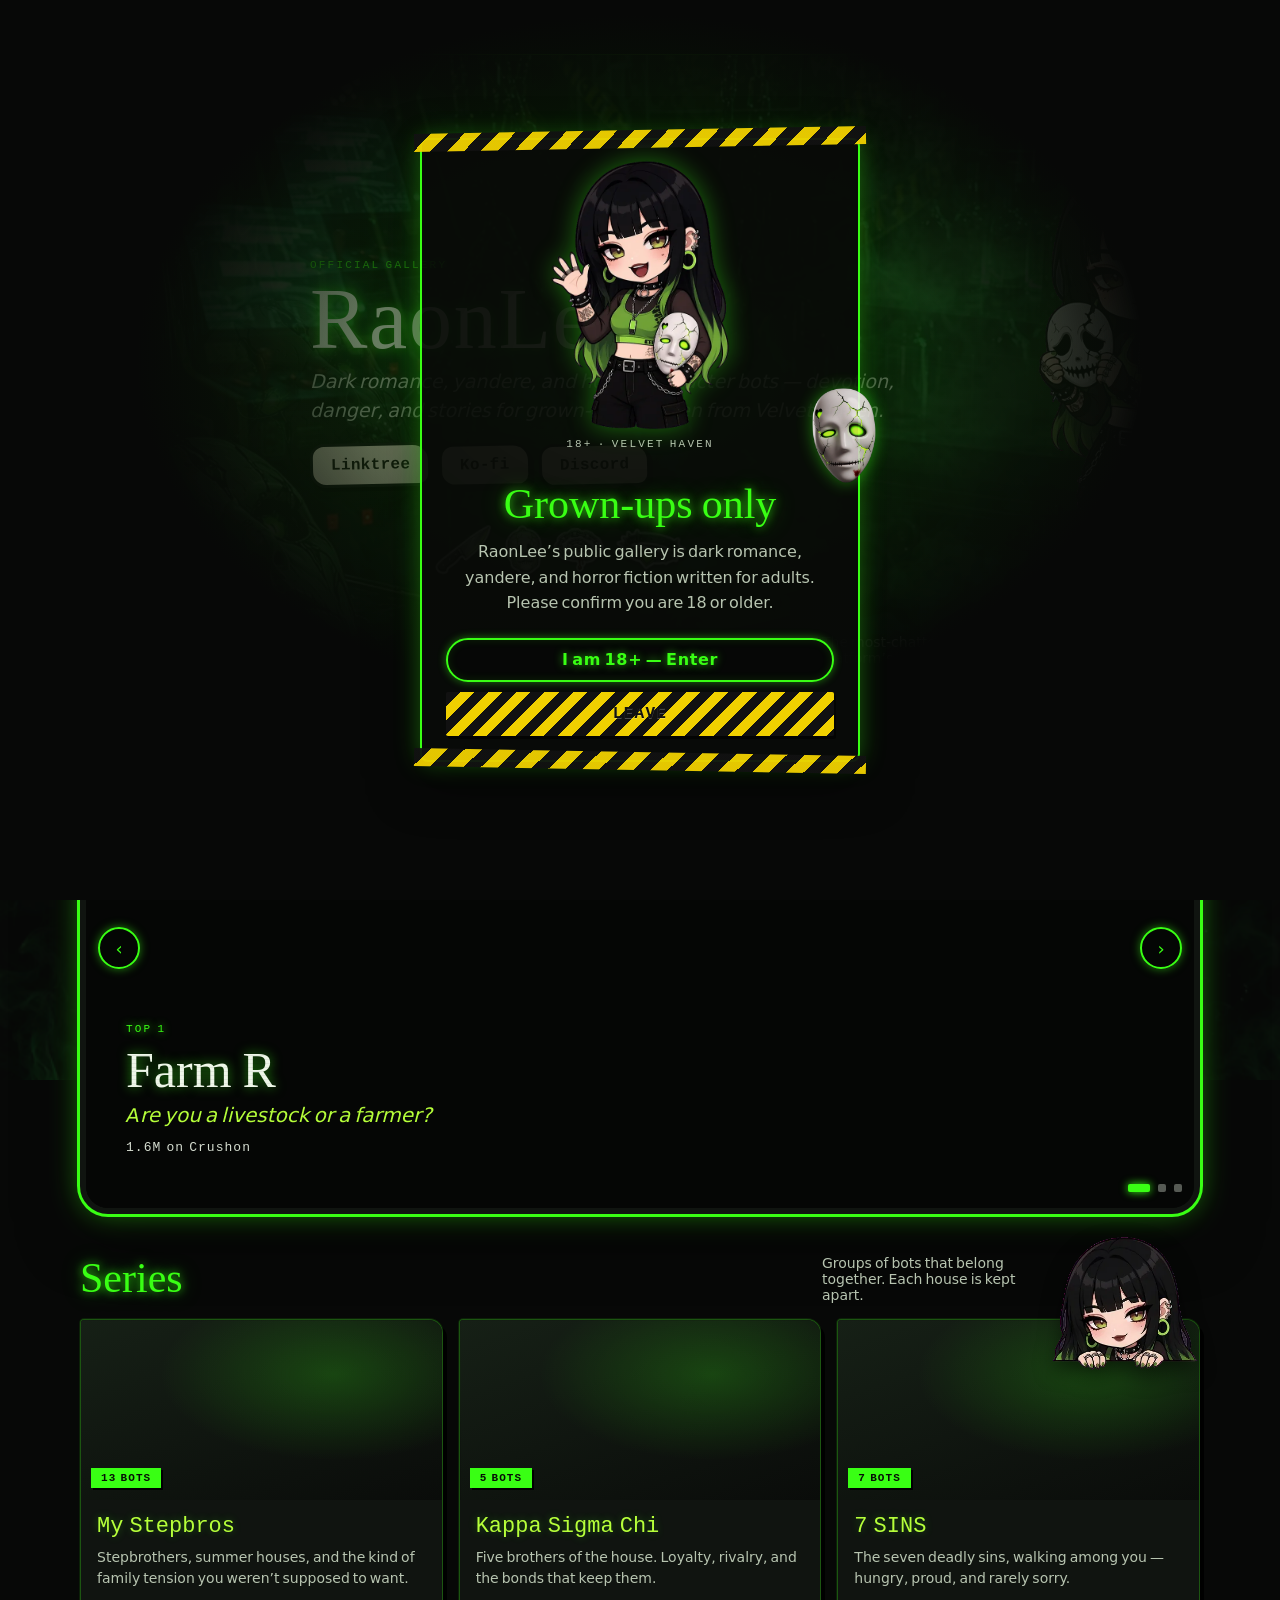
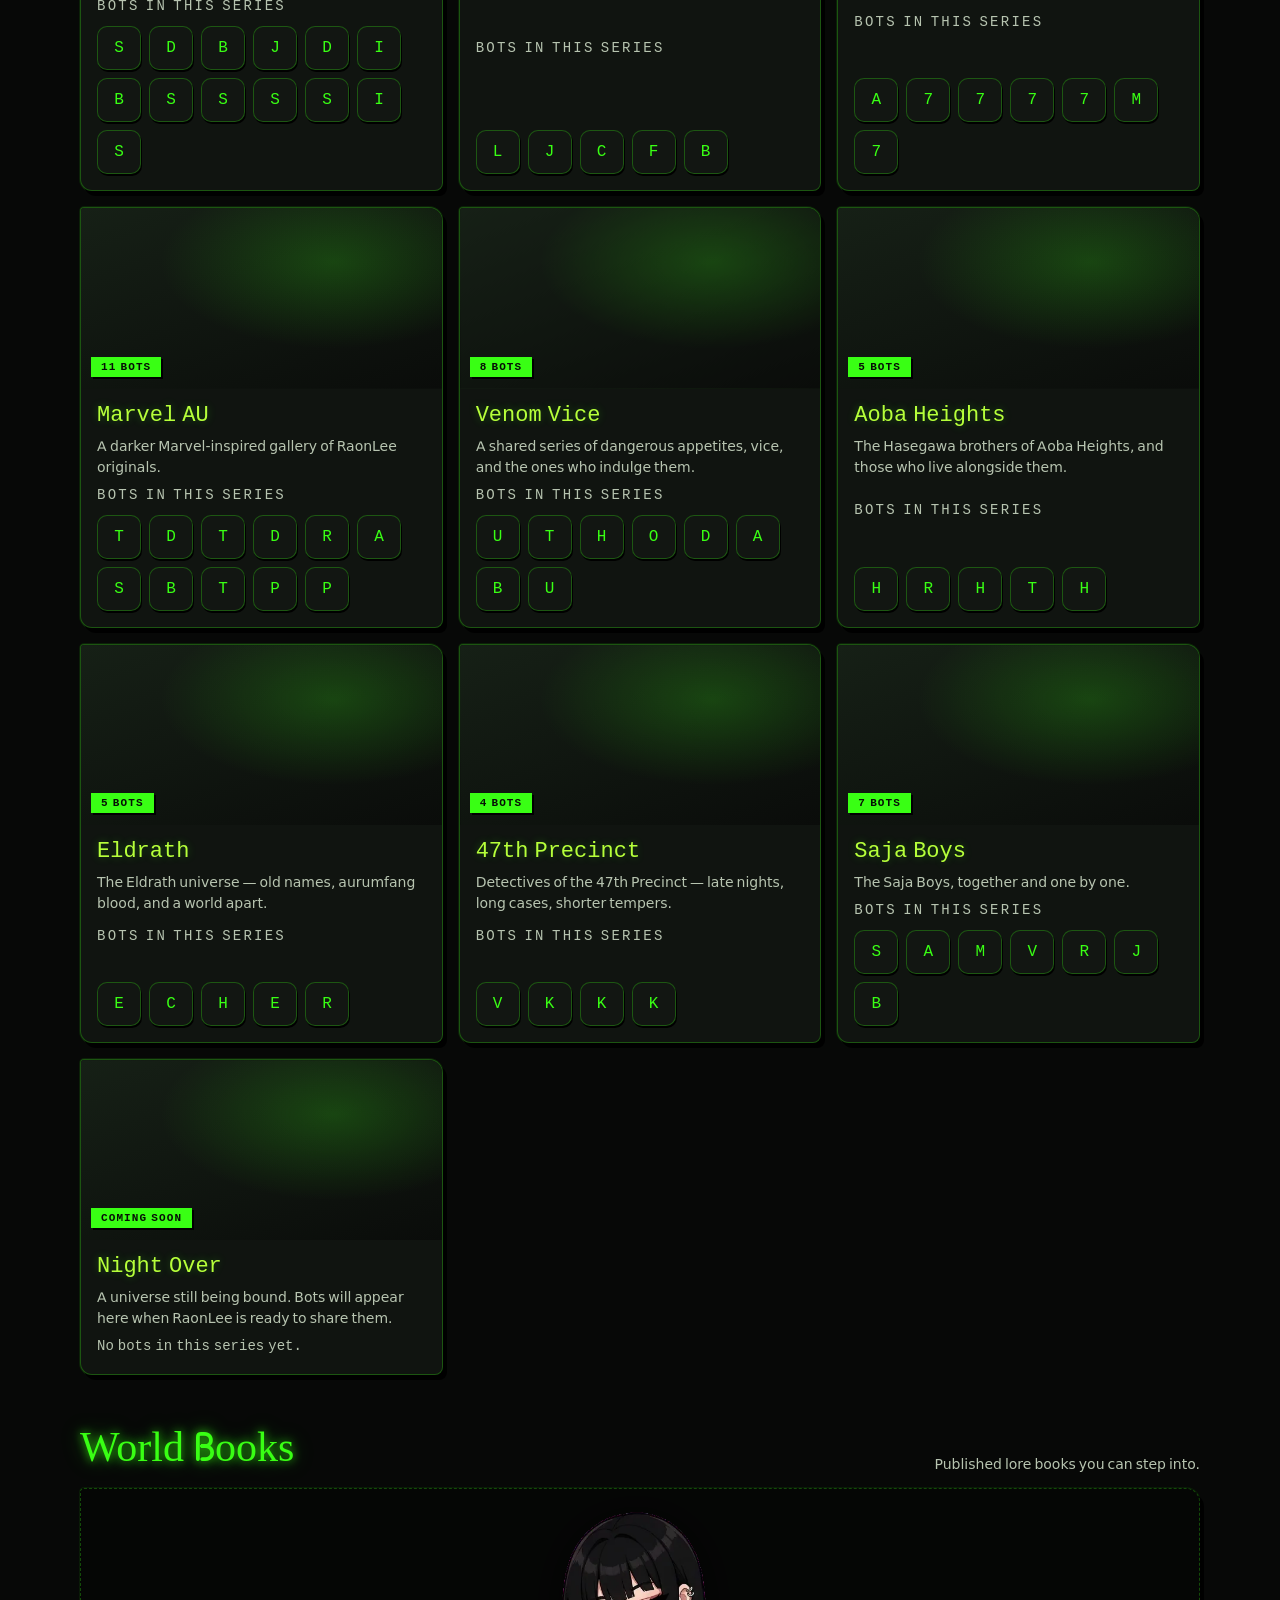
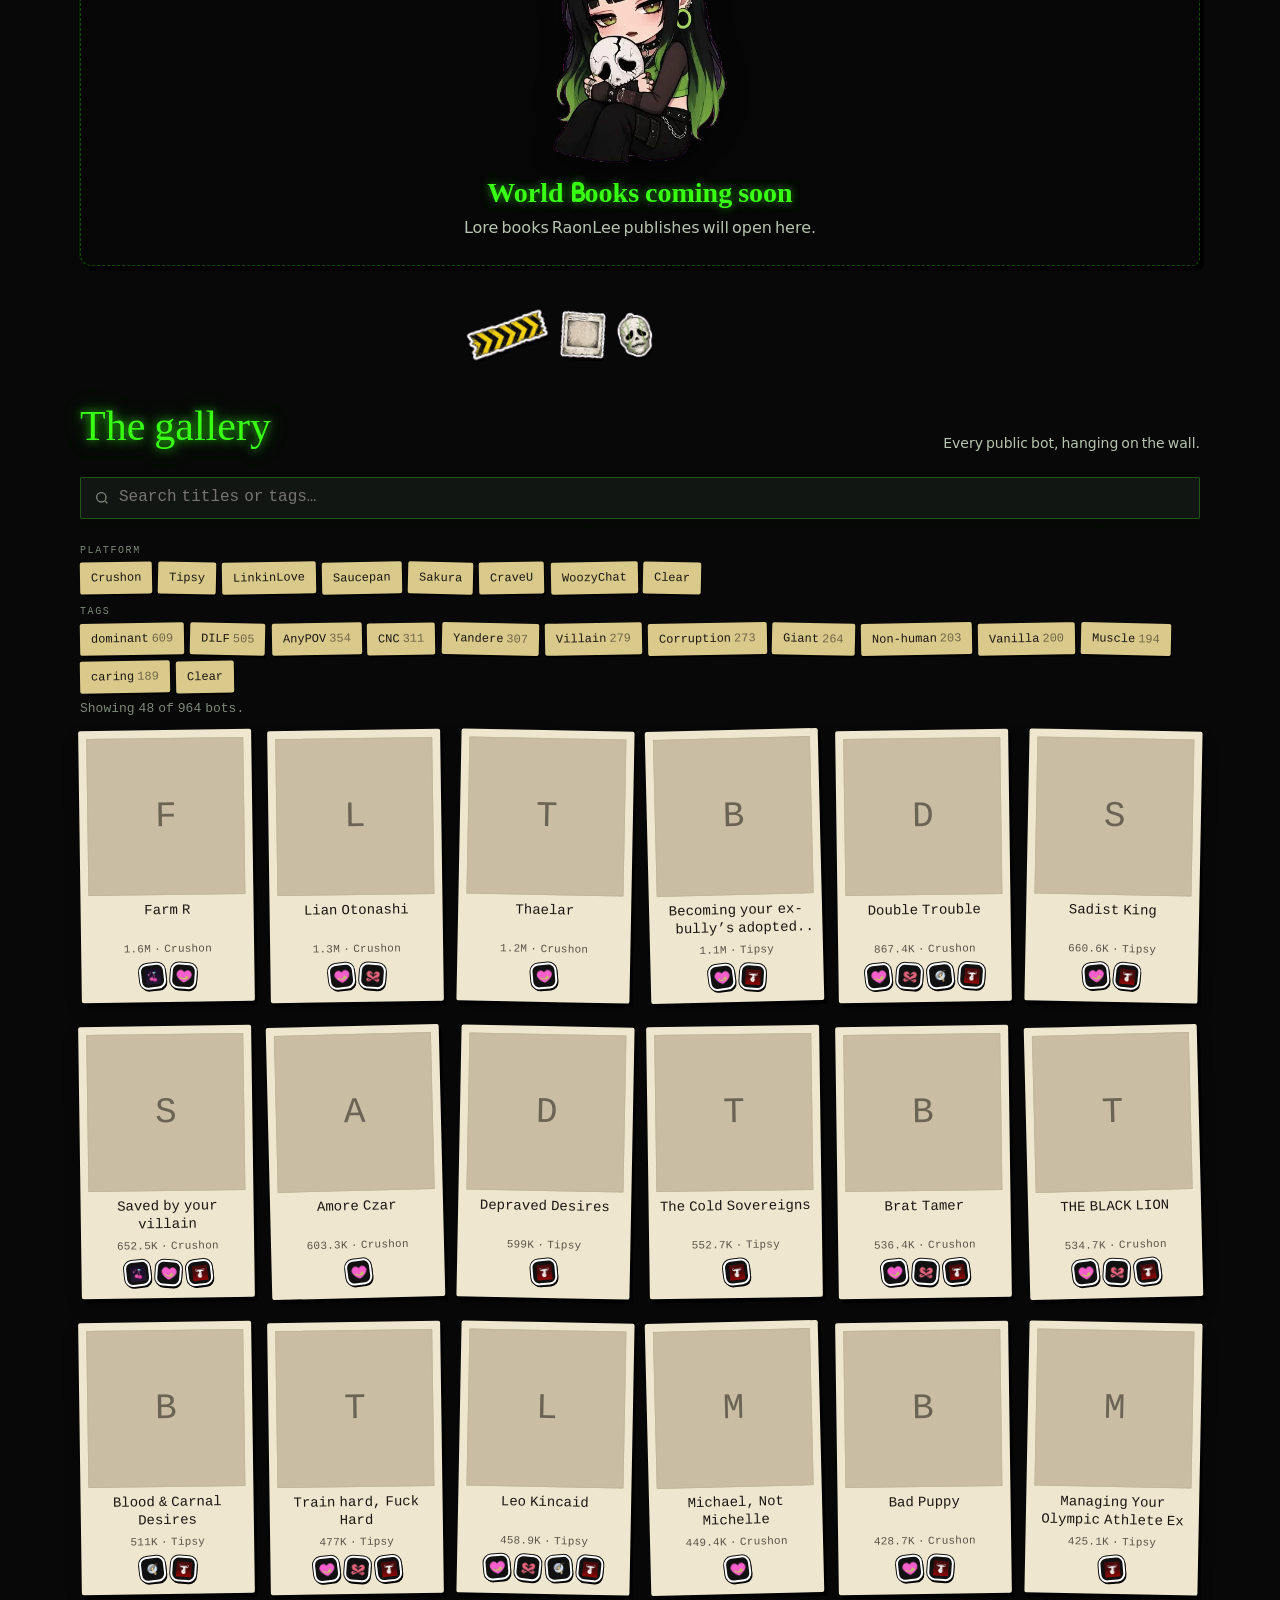
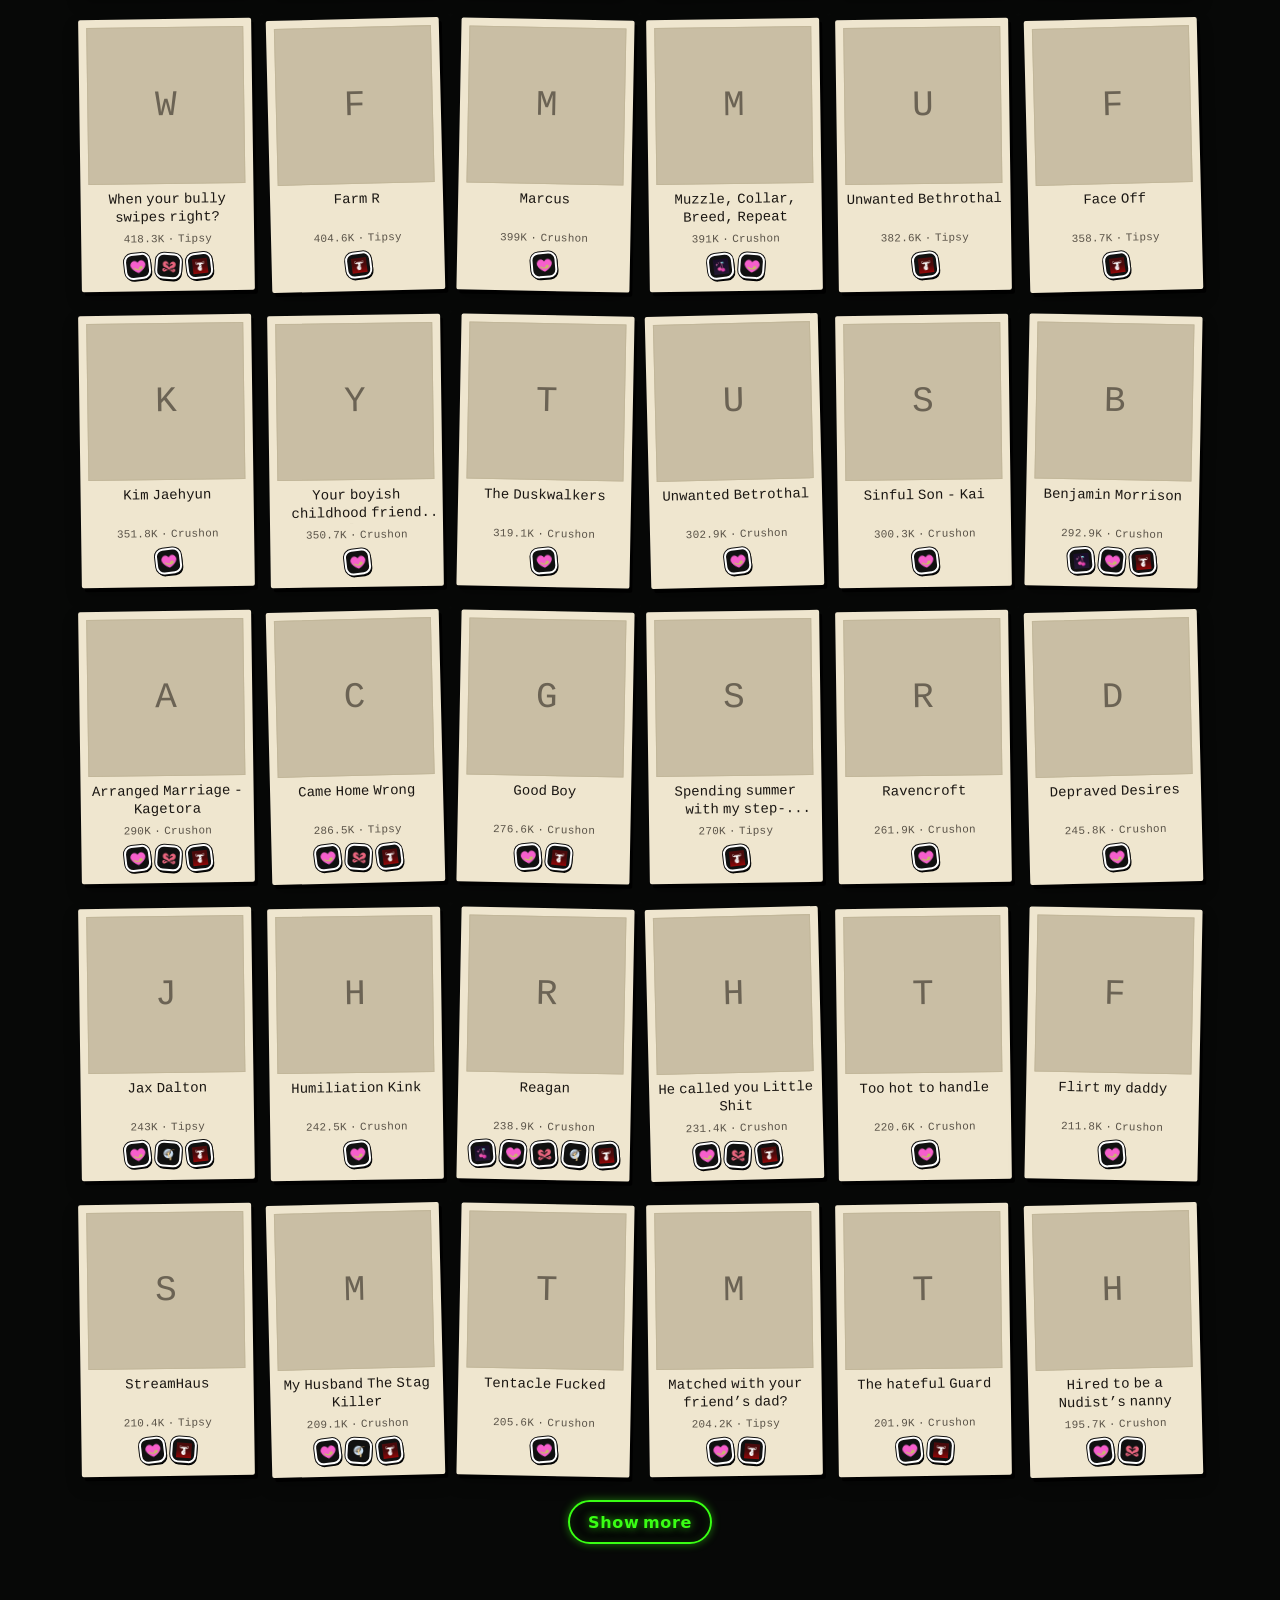
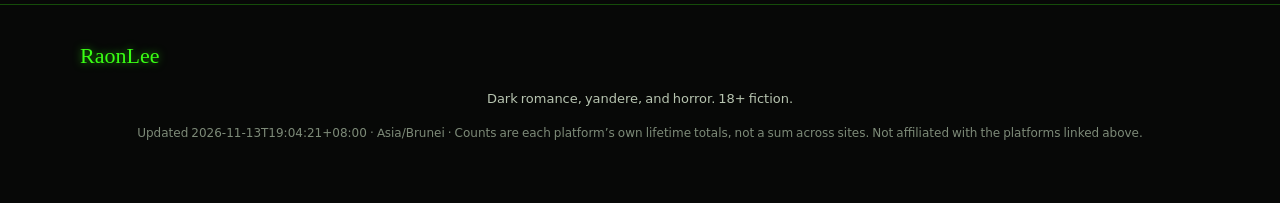
==== commit adcd80bf: "Split Series and World Books on the follower page. Series are groups of bots (My Stepbros, Kappa Sig" ====
--- a/index.html
+++ b/index.html
@@ -217,34 +217,43 @@
   19%,71%{box-shadow:0 0 0 3px rgba(57,255,20,.4), 0 0 8px rgba(57,255,20,.15), 0 20px 60px rgba(0,0,0,.55)}
 }
 
-/* World books */
-.worlds{padding:8px 0 36px;position:relative}
+/* Series + World Books */
+.series,.worldbooks{padding:8px 0 36px;position:relative}
 .world-peeker{position:absolute;right:0;top:-8px;width:min(150px,32vw);z-index:2;pointer-events:none;
   filter:drop-shadow(0 8px 10px rgba(0,0,0,.5))}
-.world-grid{display:grid;grid-template-columns:1fr;gap:16px}
-.world{background:var(--card);border:1px solid var(--line);border-radius:4px 14px 8px 12px;overflow:hidden;display:flex;flex-direction:column;
-  box-shadow:4px 5px 0 #000, 0 0 0 1px rgba(57,255,20,.1);transform:rotate(-0.4deg)}
-.world:nth-child(even){transform:rotate(.5deg)}
-.world:hover{box-shadow:0 0 0 2px var(--acid), 0 0 20px rgba(57,255,20,.35);transform:rotate(0)}
-.world-cover{aspect-ratio:16/8;background:
+.series-grid,.world-grid{display:grid;grid-template-columns:minmax(0,1fr);gap:16px}
+.series-card,.world{background:var(--card);border:1px solid var(--line);border-radius:4px 14px 8px 12px;overflow:hidden;display:flex;flex-direction:column;min-width:0;
+  box-shadow:4px 5px 0 #000, 0 0 0 1px rgba(57,255,20,.1)}
+.series-card:hover,.world:hover{box-shadow:0 0 0 2px var(--acid), 0 0 20px rgba(57,255,20,.35)}
+.series-cover,.world-cover{aspect-ratio:16/8;overflow:hidden;background:
     radial-gradient(80% 80% at 70% 30%, rgba(57,255,20,.2), transparent 60%),
     linear-gradient(160deg,#162016,#0a0c0a);
   background-size:cover;background-position:center;position:relative}
+.series-cover img,.world-cover img{position:absolute;inset:0;width:100%;height:100%;object-fit:cover;z-index:0}
+.series-cover .count-pill{position:absolute;left:10px;bottom:12px;z-index:1;font-size:11px;letter-spacing:.1em;text-transform:uppercase;
+  color:#061006;padding:4px 10px;font-family:var(--flyer);font-weight:700;background:var(--acid);box-shadow:2px 2px 0 #000}
 .world-cover .soon{position:absolute;left:10px;bottom:12px;font-size:11px;letter-spacing:.1em;text-transform:uppercase;
   color:#111;padding:4px 10px;font-family:var(--flyer);font-weight:700;
   background:repeating-linear-gradient(135deg,#111 0 8px,#f0d000 8px 16px);box-shadow:2px 2px 0 #000}
-.world-body{padding:14px 16px 16px;display:flex;flex-direction:column;gap:8px;flex:1}
-.world-body h3{font-family:var(--flyer);font-size:22px;margin:0;font-weight:400;color:var(--acid2);text-shadow:0 0 8px rgba(57,255,20,.3)}
+.series-body,.world-body{padding:14px 16px 16px;display:flex;flex-direction:column;gap:8px;flex:1;min-width:0}
+.series-body h3,.world-body h3{font-family:var(--flyer);font-size:22px;margin:0;font-weight:400;color:var(--acid2);text-shadow:0 0 8px rgba(57,255,20,.3);overflow-wrap:anywhere}
 .world-body .tagline{margin:0;color:var(--acid);font-size:13px;font-style:italic}
-.world-body p{margin:0;color:var(--mute);font-size:14px;line-height:1.5;flex:1}
+.series-body p,.world-body p{margin:0;color:var(--mute);font-size:14px;line-height:1.5;flex:1}
 .who-label{font-size:10px;letter-spacing:.16em;text-transform:uppercase;color:var(--dim);margin-top:4px;font-family:var(--flyer)}
 .who{display:flex;flex-wrap:wrap;gap:8px;align-items:center}
-.who a,.who span.face{position:relative;width:40px;height:40px;border-radius:50%;overflow:hidden;border:1px solid var(--line);
-  background:var(--bg3);display:grid;place-items:center;color:var(--acid);font-family:var(--flyer);font-size:16px;flex:0 0 auto}
+.who a,.who span.face{position:relative;width:44px;height:44px;border-radius:10px;overflow:hidden;border:1px solid var(--line);
+  background:var(--bg3);display:grid;place-items:center;color:var(--acid);font-family:var(--flyer);font-size:16px;flex:0 0 auto;
+  box-shadow:1px 2px 0 #000}
 .who img{position:absolute;inset:0;width:100%;height:100%;object-fit:cover;z-index:1}
-.who a:hover{border-color:var(--acid);box-shadow:0 0 8px var(--acid)}
+.who a:hover{border-color:var(--acid);box-shadow:0 0 8px var(--acid), 1px 2px 0 #000}
+.who-empty{margin:0;color:var(--dim);font-size:13px;font-family:var(--flyer)}
 .world-link{align-self:flex-start;margin-top:auto;padding-top:10px}
-#spotlight,#worlds,#gallery,#creator{scroll-margin-top:72px}
+.wb-empty{text-align:center;padding:20px 12px 28px;color:var(--mute);border:1px dashed rgba(57,255,20,.28);border-radius:4px 14px 8px 12px;
+  background:rgba(0,0,0,.25);box-shadow:4px 5px 0 #000, 0 0 0 1px rgba(57,255,20,.08)}
+.wb-empty img{width:min(180px,56vw);margin:0 auto 8px;filter:drop-shadow(0 8px 12px rgba(0,0,0,.5));display:block}
+.wb-empty h3{font-family:var(--neon);font-size:28px;margin:0 0 8px;color:var(--acid);text-shadow:0 0 10px rgba(57,255,20,.6)}
+.wb-empty p{margin:0;color:var(--mute)}
+#spotlight,#series,#worldbooks,#gallery,#creator{scroll-margin-top:72px}
 
 /* Gallery — polaroid / missing-flyer cards */
 .gallery{padding:8px 0 48px}
@@ -298,14 +307,14 @@
 footer .fine{color:var(--dim);font-size:12px}
 
 @media (min-width:720px){
-  .world-grid{grid-template-columns:repeat(2,minmax(0,1fr))}
+  .series-grid,.world-grid{grid-template-columns:repeat(2,minmax(0,1fr))}
   .grid{grid-template-columns:repeat(auto-fill,minmax(148px,1fr));gap:24px 16px}
   .hide-sm{display:inline}
 }
 @media (min-width:1000px){
-  .world-grid{grid-template-columns:repeat(3,minmax(0,1fr))}
+  .series-grid,.world-grid{grid-template-columns:repeat(3,minmax(0,1fr))}
 }
-.worlds .section-head p{padding-right:min(160px,28vw)}
+.series .section-head p{padding-right:min(160px,28vw)}
 @media (max-width:719px){
   .top-nav a.hide-sm{display:none}
   .car-arrow{display:none}
@@ -317,7 +326,7 @@
   .creator-card h1{font-size:clamp(34px,12vw,48px);word-break:break-word}
   .creator-card .bio{font-size:14px}
   .world-peeker{width:86px;top:auto;bottom:auto;right:0;margin-top:-8px;position:relative;display:block;margin-left:auto;margin-bottom:-12px}
-  .worlds .section-head p{padding-right:0}
+  .series .section-head p{padding-right:0}
   .sticker-rule img:nth-child(n+4){display:none}
   .social .btn{font-size:13px;padding:8px 12px}
 }
@@ -467,7 +476,8 @@
     </a>
     <nav class="top-nav">
       <a href="#spotlight" class="hide-sm">Top 3</a>
-      <a href="#worlds" class="hide-sm">Worlds</a>
+      <a href="#series" class="hide-sm">Series</a>
+      <a href="#worldbooks" class="hide-sm" title="World Books">Books</a>
       <a href="#gallery">Bots</a>
       <span class="badge-18">18+</span>
     </nav>
@@ -507,13 +517,26 @@
     </div>
   </section>
 
-  <section class="wrap worlds" id="worlds">
+  <section class="wrap series" id="series">
     <img class="world-peeker" src="assets/theme/chibi-peek.webp" alt="" aria-hidden="true">
     <div class="section-head">
+      <h2>Series</h2>
+      <p>Groups of bots that belong together. Each house is kept apart.</p>
+    </div>
+    <div class="series-grid" id="series-grid"></div>
+  </section>
+
+  <section class="wrap worldbooks" id="worldbooks">
+    <div class="section-head">
       <h2>World Books</h2>
-      <p>Universes you can step into. Some books are still being bound.</p>
+      <p>Published lore books you can step into.</p>
     </div>
-    <div class="world-grid" id="world-grid"></div>
+    <div class="wb-empty" id="worldbook-empty">
+      <img src="assets/theme/chibi-sleep.webp" alt="">
+      <h3>World Books coming soon</h3>
+      <p>Lore books RaonLee publishes will open here.</p>
+    </div>
+    <div class="world-grid" id="worldbook-grid" hidden></div>
   </section>
 
   <div class="wrap sticker-rule" aria-hidden="true">
@@ -554,8 +577,8 @@
   </div>
 </footer>
 
-<script type="application/json" id="follower-data">{"generatedAt":"2026-11-13T19:04:21+08:00","creator":{"name":"RaonLee","bio":"Dark romance, yandere, and horror character bots — devotion, danger, and stories for grown-ups, written from Velvet Haven.","links":[{"id":"linktree","name":"Linktree","url":"https://linktr.ee/Raon_lee"},{"id":"kofi","name":"Ko-fi","url":"https://ko-fi.com/raonleecreate"},{"id":"discord","name":"Discord","url":"https://discord.gg/velvethaven"}]},"bannerFile":null,"logos":{"juicychat":"[data-uri]","sakura":"[data-uri]","craveu":"[data-uri]","spicychat":"[data-uri]","linkinlove":"[data-uri]","tipsy":"[data-uri]","woozychat":"[data-uri]","saucepan":"[data-uri]","crushon":"[data-uri]"},"totals":{"bots":964,"interactions":53944011,"platforms":7},"platforms":["Crushon","Tipsy","LinkinLove","Saucepan","Sakura","CraveU","WoozyChat"],"tags":[{"name":"dominant","n":609},{"name":"DILF","n":505},{"name":"AnyPOV","n":354},{"name":"CNC","n":311},{"name":"Yandere","n":307},{"name":"Villain","n":279},{"name":"Corruption","n":273},{"name":"Giant","n":264},{"name":"Non-human","n":203},{"name":"Vanilla","n":200},{"name":"Muscle","n":194},{"name":"caring","n":189}],"top3":[{"id":"farmrareyoualivestockorafarmer","title":"Farm R: Are you a livestock or a farmer?","name":"Farm R","tagline":"Are you a livestock or a farmer?","cover":"https://cdn.crushon.ai/images/ec31a899-1dc0-11ef-865e-aa6f3eca0785/36e0fc3a-1076-4504-8e31-3249a3fdb2bc","interactions":1578176,"leadPlatform":"Crushon","tags":["anthro","AnyPOV","DILF","dominant","Female POV","furry","Giant","Male"],"platforms":[{"name":"CraveU","slug":"craveu","url":"https://craveu.ai/character/farm-r-are-you-a-livestock-or-a-farmer-E389IFTX","direct":true,"interactions":34598},{"name":"Crushon","slug":"crushon","url":"https://crushon.ai/character/a6194fa7-d5f1-425b-83e1-da026112f114/details","direct":true,"interactions":1578176}]},{"id":"cockwarmingjoblianotonashi","title":"💦 Cockwarming Job: Lian Otonashi 🍆","name":"Lian Otonashi","tagline":"Cockwarming Job","cover":"https://cdn.crushon.ai/images/ec31a899-1dc0-11ef-865e-aa6f3eca0785/8d79a6b9-d07d-4f7f-b868-904cb657aa2a","interactions":1346664,"leadPlatform":"Crushon","tags":["CNC","Cockwarming","Corruption","Cute","Dark romance","DILF","Dominant","Kinky"],"platforms":[{"name":"Crushon","slug":"crushon","url":"https://crushon.ai/character/308c2afd-401c-4c90-9be9-db474de64827/details","direct":true,"interactions":1346664},{"name":"LinkinLove","slug":"linkinlove","url":"https://linkin.love/character/6114686321","direct":true,"interactions":5268}]},{"id":"gentlesoulbrokenchainsthaelar","title":"💚Gentle Soul, Broken Chains | Thaelar","name":"Thaelar","tagline":"Gentle Soul, Broken Chains","cover":"https://cdn.crushon.ai/images/ec31a899-1dc0-11ef-865e-aa6f3eca0785/a61ea446-7e89-422d-8b21-71e6c264c919","interactions":1157634,"leadPlatform":"Crushon","tags":["caring","cute","DILF","giant","Male","Non-human","OC","story"],"platforms":[{"name":"Crushon","slug":"crushon","url":"https://crushon.ai/character/e117d130-c90e-4c83-9f82-6fc4cc3cb8ce/details","direct":true,"interactions":1157634}]}],"worlds":[{"id":"night-over","name":"Night Over","description":"A universe still being bound. The World Book will open here when RaonLee is ready to share it.","cover":null,"href":null,"status":"soon","members":[]},{"id":"my-stepbros","name":"My Stepbros","description":"Stepbrothers, summer houses, and the kind of family tension you weren’t supposed to want.","cover":"https://img.tipsy.chat/character/watermark/1754902539978876341_1782555170248555127_a5a57865e7090f4c.jpg","href":null,"status":"soon","members":[{"id":"spendingsummerwithmystepbrother","name":"Spending summer with my step-brother","cover":"https://img.tipsy.chat/character/watermark/1754902539978876341_1782555170248555127_a5a57865e7090f4c.jpg","href":"#bot-spendingsummerwithmystepbrother"},{"id":"derekyourgymratstepbrother","name":"Derek, your gymrat step-brother","cover":"https://img.tipsy.chat/character/watermark/1754902539978876341_1765729825596193090_dca329350a5ecd20.jpg","href":"#bot-derekyourgymratstepbrother"},{"id":"bulliedbystepbrother","name":"Bullied by Step Brother","cover":"https://cdn.crushon.ai/images/ec31a899-1dc0-11ef-865e-aa6f3eca0785/375863ef-c507-468e-a157-e9282f95d3e0","href":"#bot-bulliedbystepbrother"},{"id":"judgedbyyourstepbro","name":"Judged by your stepbro","cover":"https://img.tipsy.chat/character/watermark/1754902539978876341_1787560442059589489_3b4090fef0bf2204.jpg","href":"#bot-judgedbyyourstepbro"},{"id":"derekyourgymratstepbro","name":"Derek, your gymrat step-bro","cover":"https://cdn.crushon.ai/images/ec31a899-1dc0-11ef-865e-aa6f3eca0785/40588b7d-dc8e-42e8-8c3d-7cd5683cd39c","href":"#bot-derekyourgymratstepbro"},{"id":"inkedbyyourstepbrotherchoso","name":"Inked by your step-brother, Choso","cover":"https://cdn.crushon.ai/images/ec31a899-1dc0-11ef-865e-aa6f3eca0785/75b823ac-0427-4e46-a8ca-08fb64e3c709","href":"#bot-inkedbyyourstepbrotherchoso"},{"id":"spendingsummerwithajerkstepbrother","name":"Spending summer with a jerk step-brother","cover":"https://cdn.crushon.ai/images/ec31a899-1dc0-11ef-865e-aa6f3eca0785/e2559696-d189-4662-96fe-827485c412fe","href":"#bot-spendingsummerwithajerkstepbrother"},{"id":"stepbrotherstemptation","name":"Stepbrother’s Temptation","cover":"https://cdn.crushon.ai/images/ec31a899-1dc0-11ef-865e-aa6f3eca0785/c874d428-338c-4e44-af04-6cc5819d5d7f","href":"#bot-stepbrotherstemptation"}]},{"id":"kappa-sigma-chi","name":"Kappa Sigma Chi","description":"Five brothers of the house. Loyalty, rivalry, and the bonds that keep them.","cover":"https://img.tipsy.chat/character/watermark/1754902539978876341_1764974212398347457_203a7e365751c3e3.jpg","href":null,"status":"soon","members":[{"id":"kappasigmachileokincaid","name":"Leo Kincaid","cover":"https://img.tipsy.chat/character/watermark/1754902539978876341_1764974212398347457_203a7e365751c3e3.jpg","href":"#bot-kappasigmachileokincaid"},{"id":"kappasigmachijaxdalton","name":"Jax Dalton","cover":"https://img.tipsy.chat/character/watermark/1754902539978876341_1773820743144348837_6d06a4611c576875.jpg","href":"#bot-kappasigmachijaxdalton"},{"id":"kappasigmachichaserourke","name":"Chase Rourke","cover":"https://cdn.crushon.ai/images/ec31a899-1dc0-11ef-865e-aa6f3eca0785/4aff3671-763b-4d51-99f5-a5d3e9a63879","href":"#bot-kappasigmachichaserourke"},{"id":"kappasigmachifinnradcliffe","name":"Finn Radcliffe","cover":"https://cdn.crushon.ai/images/ec31a899-1dc0-11ef-865e-aa6f3eca0785/3ce3a4fd-df1b-4349-86c4-362c5e4fde00","href":"#bot-kappasigmachifinnradcliffe"},{"id":"kappasigmachibrodymorrison","name":"Brody Morrison","cover":"https://cdn.crushon.ai/images/ec31a899-1dc0-11ef-865e-aa6f3eca0785/0bc35927-45ee-48a8-bf76-c9fc5f4423b8","href":"#bot-kappasigmachibrodymorrison"}]},{"id":"seven-sins","name":"7 SINS","description":"The seven deadly sins, walking among you — hungry, proud, and rarely sorry.","cover":"https://cdn.crushon.ai/images/ec31a899-1dc0-11ef-865e-aa6f3eca0785/dbe61db2-4477-442c-8fcb-7a11cbca2204","href":null,"status":"soon","members":[{"id":"7sinsazazelinjapan","name":"AZAZEL IN JAPAN","cover":"https://cdn.crushon.ai/images/ec31a899-1dc0-11ef-865e-aa6f3eca0785/dbe61db2-4477-442c-8fcb-7a11cbca2204","href":"#bot-7sinsazazelinjapan"},{"id":"7sinsbelethdecidestovisit","name":"Beleth decides to Visit","cover":"https://cdn.crushon.ai/images/ec31a899-1dc0-11ef-865e-aa6f3eca0785/c9cdfdfc-1658-42f5-adfa-42567853d528","href":"#bot-7sinsbelethdecidestovisit"},{"id":"7sinsbeelzebubownsarestaurant","name":"Beelzebub owns a restaurant??","cover":"https://cdn.crushon.ai/images/ec31a899-1dc0-11ef-865e-aa6f3eca0785/1bcf88d4-0ba1-42f0-b815-2102d8c85982","href":"#bot-7sinsbeelzebubownsarestaurant"},{"id":"7sinsbelphegorisunabletosleep","name":"Belphegor is unable to sleep","cover":"https://cdn.crushon.ai/images/ec31a899-1dc0-11ef-865e-aa6f3eca0785/aaf64a7f-01c8-449a-b74a-8e4ac38ff4f9","href":"#bot-7sinsbelphegorisunabletosleep"},{"id":"7sinsasmodeushiresacriticnanny","name":"Asmodeus hires a critic nanny","cover":"https://cdn.crushon.ai/images/ec31a899-1dc0-11ef-865e-aa6f3eca0785/132cacb3-64b3-48aa-99f4-a1156f24496a","href":"#bot-7sinsasmodeushiresacriticnanny"},{"id":"7sinsmalphasinlove","name":"Malphas in Love","cover":"https://cdn.crushon.ai/images/ec31a899-1dc0-11ef-865e-aa6f3eca0785/f0640970-2a94-4813-970a-1afe3d8507d5","href":"#bot-7sinsmalphasinlove"},{"id":"7sinssabotagedbymammon","name":"Sabotaged by Mammon","cover":"https://cdn.crushon.ai/images/ec31a899-1dc0-11ef-865e-aa6f3eca0785/03f6f414-1525-4d72-8024-1743a61ae52b","href":"#bot-7sinssabotagedbymammon"}]},{"id":"marvel-au","name":"Marvel AU","description":"A darker Marvel-inspired gallery of RaonLee originals.","cover":"https://cdn.crushon.ai/images/ec31a899-1dc0-11ef-865e-aa6f3eca0785/45feffb1-2828-4a74-a3f2-84082781701e","href":null,"status":"soon","members":[{"id":"marvelautoxin","name":"Toxin","cover":"https://cdn.crushon.ai/images/ec31a899-1dc0-11ef-865e-aa6f3eca0785/45feffb1-2828-4a74-a3f2-84082781701e","href":"#bot-marvelautoxin"},{"id":"marvelaudrfrost","name":"Dr Frost","cover":"https://cdn.crushon.ai/images/ec31a899-1dc0-11ef-865e-aa6f3eca0785/2ae826d8-eaeb-44f5-a1d9-c17da616e8ca","href":"#bot-marvelaudrfrost"},{"id":"marvelauthunderstrike","name":"Thunderstrike","cover":"https://cdn.crushon.ai/images/ec31a899-1dc0-11ef-865e-aa6f3eca0785/592983ec-c7c4-43fb-8c43-555c3b67a626","href":"#bot-marvelauthunderstrike"},{"id":"marvelaudeadpool","name":"Deadpool","cover":"https://cdn.crushon.ai/images/ec31a899-1dc0-11ef-865e-aa6f3eca0785/1b14d3c8-1004-41f9-963b-5b47ee5ff9b7","href":"#bot-marvelaudeadpool"},{"id":"marvelaureaper","name":"Reaper","cover":"https://cdn.crushon.ai/images/ec31a899-1dc0-11ef-865e-aa6f3eca0785/314be2e8-acf2-4908-863f-998f07900398","href":"#bot-marvelaureaper"},{"id":"marvelauacid","name":"Acid","cover":"https://cdn.crushon.ai/images/ec31a899-1dc0-11ef-865e-aa6f3eca0785/4e842a25-4e4a-4be5-b556-2af60ddbcab3","href":"#bot-marvelauacid"},{"id":"marvelauskull","name":"Skull","cover":"https://cdn.crushon.ai/images/ec31a899-1dc0-11ef-865e-aa6f3eca0785/7d02dfe6-21c4-4a8c-98f6-eee145d542a9","href":"#bot-marvelauskull"},{"id":"marvelaubloodsport","name":"Bloodsport","cover":"https://cdn.crushon.ai/images/ec31a899-1dc0-11ef-865e-aa6f3eca0785/40f04882-e534-4025-b418-b3c3c3533e32","href":"#bot-marvelaubloodsport"}]},{"id":"venom-vice","name":"Venom Vice","description":"A shared series of dangerous appetites, vice, and the ones who indulge them.","cover":"https://img.tipsy.chat/character/watermark/1754902539978876341_1785889033869873235_7413861cd938f800.jpg","href":null,"status":"soon","members":[{"id":"varkaunwantedkingvenomvice","name":"Unwanted King","cover":"https://img.tipsy.chat/character/watermark/1754902539978876341_1785889033869873235_7413861cd938f800.jpg","href":"#bot-varkaunwantedkingvenomvice"},{"id":"slicktentaclefvkedvenomviceseries","name":"Tentacle - Fvked","cover":"https://img.tipsy.chat/character/watermark/1754902539978876341_1787840769516946137_097775053fce36b7.jpg","href":"#bot-slicktentaclefvkedvenomviceseries"},{"id":"strayhumiliationkinkvenomvice","name":"Humiliation Kink","cover":"https://img.tipsy.chat/character/watermark/1754902539978876341_1784045931300391568_60d44a04bdff064c.jpg","href":"#bot-strayhumiliationkinkvenomvice"},{"id":"munchoralfixationvenomvice","name":"Oral Fixation","cover":"https://img.tipsy.chat/character/watermark/1754902539978876341_1784046527202288967_fecb49b3c58703d7.jpg","href":"#bot-munchoralfixationvenomvice"},{"id":"greeddoubletroublevenomviceseries","name":"Double Trouble","cover":"https://craveuai.b-cdn.net/users/26eFRrIc/characters/avatars/PlOC8AC28eCqvxa3No8Z.png","href":"#bot-greeddoubletroublevenomviceseries"},{"id":"roanannoyingtwinbrothervenomviceseries","name":"Annoying Twin Brother","cover":"https://craveuai.b-cdn.net/users/26eFRrIc/characters/avatars/EqRTeU3Q0UrHV4Ec4ytr.png","href":"#bot-roanannoyingtwinbrothervenomviceseries"},{"id":"webbrattamervenomviceseries","name":"Brat Tamer","cover":"https://craveuai.b-cdn.net/users/26eFRrIc/characters/avatars/tDEHykrFMnpZFDvIedwH.png","href":"#bot-webbrattamervenomviceseries"}]},{"id":"aoba-heights","name":"Aoba Heights","description":"The Hasegawa brothers of Aoba Heights, and those who live alongside them.","cover":"https://img.tipsy.chat/character/watermark/1754902539978876341_1772435471884723612_96b9f65a076420e9.jpg","href":null,"status":"soon","members":[{"id":"aobaheightshasegawabrothers","name":"Hasegawa Brothers","cover":"https://img.tipsy.chat/character/watermark/1754902539978876341_1772435471884723612_96b9f65a076420e9.jpg","href":"#bot-aobaheightshasegawabrothers"},{"id":"aobaheightsryotahasegawa","name":"Ryota Hasegawa","cover":"https://img.tipsy.chat/character/watermark/1754902539978876341_1772436569516608263_3cf66623090c9587.jpg","href":"#bot-aobaheightsryotahasegawa"},{"id":"aobaheightshinotaigaave","name":"Hino Taiga / Ave","cover":"https://img.tipsy.chat/character/watermark/1754902539978876341_1784770695579730231_d4e6d2d817dfb998.jpg","href":"#bot-aobaheightshinotaigaave"}]},{"id":"eldrath","name":"Eldrath","description":"The Eldrath universe — old names, aurumfang blood, and a world apart.","cover":"https://cdn.crushon.ai/images/ec31a899-1dc0-11ef-865e-aa6f3eca0785/6c40667b-9cb2-446b-babc-fab650ca0b48","href":null,"status":"soon","members":[{"id":"eirikraurumfangeldrathuniverse","name":"Eirikr Aurumfang","cover":"https://cdn.crushon.ai/images/ec31a899-1dc0-11ef-865e-aa6f3eca0785/6c40667b-9cb2-446b-babc-fab650ca0b48","href":"#bot-eirikraurumfangeldrathuniverse"},{"id":"raonlunatepescreatorboteldrath","name":"Creator Bot","cover":"https://cdn.crushon.ai/images/ec31a899-1dc0-11ef-865e-aa6f3eca0785/1b93e2e9-1fc2-418c-982b-da0c272e8ec5","href":"#bot-raonlunatepescreatorboteldrath"},{"id":"hrafnaurumfangeldrathuniverse","name":"Hrafn Aurumfang","cover":"https://cdn.crushon.ai/images/ec31a899-1dc0-11ef-865e-aa6f3eca0785/674e5e71-a081-4947-b7c8-522daf359642","href":"#bot-hrafnaurumfangeldrathuniverse"},{"id":"eirikreldrathuniverse","name":"Eirikr","cover":"https://media.sakura.fm/image-azJW2Q0.jpeg","href":"#bot-eirikreldrathuniverse"},{"id":"ragnaraurumfangeldrathuniverse","name":"Ragnar Aurumfang","cover":"https://cdn.crushon.ai/images/ec31a899-1dc0-11ef-865e-aa6f3eca0785/5b715cae-dcc1-43f1-8162-7a0445faf0ff","href":"#bot-ragnaraurumfangeldrathuniverse"}]},{"id":"precinct-47","name":"47th Precinct","description":"Detectives of the 47th Precinct — late nights, long cases, shorter tempers.","cover":"https://cdn.crushon.ai/images/ec31a899-1dc0-11ef-865e-aa6f3eca0785/e3e1073c-8e15-418d-90fd-7575a58e3a95","href":null,"status":"soon","members":[{"id":"47thprecinctvincentchen","name":"Vincent Chen","cover":"https://cdn.crushon.ai/images/ec31a899-1dc0-11ef-865e-aa6f3eca0785/e3e1073c-8e15-418d-90fd-7575a58e3a95","href":"#bot-47thprecinctvincentchen"},{"id":"47thprecinctkennethfitzgerald","name":"Kenneth Fitzgerald","cover":"https://cdn.crushon.ai/images/ec31a899-1dc0-11ef-865e-aa6f3eca0785/13500c6a-c3ac-4e73-89b5-de369cf82d99","href":"#bot-47thprecinctkennethfitzgerald"},{"id":"47thprecinctkenneththeodorefitzgerald","name":"Kenneth Theodore Fitzgerald","cover":"https://img.tipsy.chat/character/watermark/1754902539978876341_1760029943449462987_d9690002fe7181f7.jpg","href":"#bot-47thprecinctkenneththeodorefitzgerald"},{"id":"47thprecinctkenneth","name":"Kenneth","cover":"https://files.linkin.love/role/6dc34b0de21daec57aeb43d8b588494f.webp","href":"#bot-47thprecinctkenneth"}]},{"id":"saja-boys","name":"Saja Boys","description":"The Saja Boys, together and one by one.","cover":"https://cdn.crushon.ai/images/ec31a899-1dc0-11ef-865e-aa6f3eca0785/d2eccc02-7578-46a5-89f2-d68ab088ccd0","href":null,"status":"soon","members":[{"id":"sajaboysmeetyoucb","name":"Saja Boys meet you","cover":"https://cdn.crushon.ai/images/ec31a899-1dc0-11ef-865e-aa6f3eca0785/d2eccc02-7578-46a5-89f2-d68ab088ccd0","href":"#bot-sajaboysmeetyoucb"},{"id":"sajaboysabby","name":"ABBY ʕ•ᴥ•ʔ","cover":"https://cdn.crushon.ai/images/ec31a899-1dc0-11ef-865e-aa6f3eca0785/fdc408c6-7040-4cd0-a238-50dae836a3a8","href":"#bot-sajaboysabby"},{"id":"sajaboysmystery","name":"MYSTERY","cover":"https://cdn.crushon.ai/images/ec31a899-1dc0-11ef-865e-aa6f3eca0785/829f0830-2fbf-4431-afd4-522d03ca07d8","href":"#bot-sajaboysmystery"},{"id":"sajaboysvacationtobeachhouse","name":"Vacation to Beach House","cover":"https://cdn.crushon.ai/images/ec31a899-1dc0-11ef-865e-aa6f3eca0785/a652f2ca-7ac1-46ee-9096-6c6c66a58014","href":"#bot-sajaboysvacationtobeachhouse"},{"id":"sajaboysromance","name":"Romance","cover":"https://cdn.crushon.ai/images/ec31a899-1dc0-11ef-865e-aa6f3eca0785/37dd1c65-2f94-42ac-8d4c-d2648a7eea49","href":"#bot-sajaboysromance"},{"id":"sajaboysjinu","name":"JINU","cover":"https://cdn.crushon.ai/images/ec31a899-1dc0-11ef-865e-aa6f3eca0785/9165878f-27dd-4d23-9df3-c5d17bc6a1ae","href":"#bot-sajaboysjinu"},{"id":"sajaboysbabybbv","name":"BABY v","cover":"https://cdn.crushon.ai/images/ec31a899-1dc0-11ef-865e-aa6f3eca0785/d94b664b-38db-431b-ab86-964fbc79162e","href":"#bot-sajaboysbabybbv"}]}],"bots":[{"id":"farmrareyoualivestockorafarmer","title":"Farm R: Are you a livestock or a farmer?","name":"Farm R","tagline":"Are you a livestock or a farmer?","cover":"https://cdn.crushon.ai/images/ec31a899-1dc0-11ef-865e-aa6f3eca0785/36e0fc3a-1076-4504-8e31-3249a3fdb2bc","interactions":1578176,"leadPlatform":"Crushon","tags":["anthro","AnyPOV","DILF","dominant","Female POV","furry","Giant","Male"],"platforms":[{"name":"CraveU","slug":"craveu","url":"https://craveu.ai/character/farm-r-are-you-a-livestock-or-a-farmer-E389IFTX","direct":true,"interactions":34598},{"name":"Crushon","slug":"crushon","url":"https://crushon.ai/character/a6194fa7-d5f1-425b-83e1-da026112f114/details","direct":true,"interactions":1578176}]},{"id":"cockwarmingjoblianotonashi","title":"💦 Cockwarming Job: Lian Otonashi 🍆","name":"Lian Otonashi","tagline":"Cockwarming Job","cover":"https://cdn.crushon.ai/images/ec31a899-1dc0-11ef-865e-aa6f3eca0785/8d79a6b9-d07d-4f7f-b868-904cb657aa2a","interactions":1346664,"leadPlatform":"Crushon","tags":["CNC","Cockwarming","Corruption","Cute","Dark romance","DILF","Dominant","Kinky"],"platforms":[{"name":"Crushon","slug":"crushon","url":"https://crushon.ai/character/308c2afd-401c-4c90-9be9-db474de64827/details","direct":true,"interactions":1346664},{"name":"LinkinLove","slug":"linkinlove","url":"https://linkin.love/character/6114686321","direct":true,"interactions":5268}]},{"id":"gentlesoulbrokenchainsthaelar","title":"💚Gentle Soul, Broken Chains | Thaelar","name":"Thaelar","tagline":"Gentle Soul, Broken Chains","cover":"https://cdn.crushon.ai/images/ec31a899-1dc0-11ef-865e-aa6f3eca0785/a61ea446-7e89-422d-8b21-71e6c264c919","interactions":1157634,"leadPlatform":"Crushon","tags":["caring","cute","DILF","giant","Male","Non-human","OC","story"],"platforms":[{"name":"Crushon","slug":"crushon","url":"https://crushon.ai/character/e117d130-c90e-4c83-9f82-6fc4cc3cb8ce/details","direct":true,"interactions":1157634}]},{"id":"becomingyourexbullysadoptedsibling","title":"Becoming your ex-bully’s adopted sibling","name":"Becoming your ex-bully’s adopted sibling","tagline":"","cover":"https://img.tipsy.chat/character/watermark/1754902539978876341_1785833464010136608_61fe7a1403f893aa.jpg","interactions":1078116,"leadPlatform":"Tipsy","tags":["AnyPOV","Bully","CNC","Dead dove","Dominant","Enemies to lovers","Enemy to Lovers","Male"],"platforms":[{"name":"Crushon","slug":"crushon","url":"https://crushon.ai/character/fc4b6470-52fd-4fe6-aa9c-53bea822f833/details","direct":true,"interactions":51978},{"name":"Tipsy","slug":"tipsy","url":"https://tipsy.chat/chat/1785834277227746586","direct":true,"interactions":1078116}]},{"id":"greeddoubletrouble","title":"🐊GREED |  Double Trouble","name":"Double Trouble","tagline":"GREED","cover":"https://cdn.crushon.ai/images/ec31a899-1dc0-11ef-865e-aa6f3eca0785/ff4d9438-2b29-42c2-bf01-9d610211920d","interactions":867350,"leadPlatform":"Crushon","tags":["AnyPOV","BDSM","breeding","breeding kink","CNC","contemporary","Demi-human","DILF"],"platforms":[{"name":"Crushon","slug":"crushon","url":"https://crushon.ai/character/68e63310-fe3b-49a7-aa1a-fea340211d25/details","direct":true,"interactions":867350},{"name":"LinkinLove","slug":"linkinlove","url":"https://linkin.love/character/6153833991","direct":true,"interactions":13297},{"name":"Saucepan","slug":"saucepan","url":"https://saucepan.ai/c/f44ce41f-5689-4bcb-bc08-5a1f0f511916","direct":true,"interactions":6814},{"name":"Tipsy","slug":"tipsy","url":"https://tipsy.chat/chat/1755509271976846137","direct":true,"interactions":213637}]},{"id":"stingsadistking","title":"Sting | Sadist King","name":"Sadist King","tagline":"Sting","cover":"https://img.tipsy.chat/character/watermark/1754902539978876341_1784396032424687448_b846abe68939f24f.jpg","interactions":660594,"leadPlatform":"Tipsy","tags":["AnyPOV","BDSM","CNC","corruption","DILF","dominant","Female POV","fetish"],"platforms":[{"name":"Crushon","slug":"crushon","url":"https://crushon.ai/character/263664c7-98ba-46bf-ac06-34242b9f78f9/details","direct":true,"interactions":285912},{"name":"Tipsy","slug":"tipsy","url":"https://tipsy.chat/chat/1784396595482037017","direct":true,"interactions":660594}]},{"id":"savedbyyourvillain","title":"Saved by your villain","name":"Saved by your villain","tagline":"","cover":"https://cdn.crushon.ai/images/ec31a899-1dc0-11ef-865e-aa6f3eca0785/f494f546-0eb7-45a3-880c-3dd0ee6ff382","interactions":652550,"leadPlatform":"Crushon","tags":["Action","AnyPOV","CNC","Dead dove","DILF","Dominant","Enemy to Lovers","Female POV"],"platforms":[{"name":"CraveU","slug":"craveu","url":"https://craveu.ai/character/saved-by-your-villain-9Onx1UQv","direct":true,"interactions":2671},{"name":"Crushon","slug":"crushon","url":"https://crushon.ai/character/e526f1be-ccdf-44ca-8d0d-46481e039d85/details","direct":true,"interactions":652550},{"name":"Tipsy","slug":"tipsy","url":"https://tipsy.chat/chat/1773820183655687055","direct":true,"interactions":10493}]},{"id":"icekingamoreczar","title":"Ice King: Amore Czar","name":"Amore Czar","tagline":"Ice King","cover":"https://cdn.crushon.ai/images/ec31a899-1dc0-11ef-865e-aa6f3eca0785/59ed45c9-60f0-4ff3-8146-2f536072bb5c","interactions":603258,"leadPlatform":"Crushon","tags":["AnyPOV","bully","DILF","dominant","enemies-to-lovers","Male","OC","step-family"],"platforms":[{"name":"Crushon","slug":"crushon","url":"https://crushon.ai/character/66d321f6-4c7b-42fa-bdb0-1b0b5fe3d6ae/details","direct":true,"interactions":603258}]},{"id":"barracksofsinsdepraveddesires","title":"Barracks of Sins | Depraved Desires","name":"Depraved Desires","tagline":"Barracks of Sins","cover":"https://img.tipsy.chat/character/watermark/1754902539978876341_1755521227975457406_367b8fb034ee46a5.jpg","interactions":599003,"leadPlatform":"Tipsy","tags":["AnyPOV","Depressed","Dominant","Mature","Multiple","Muscle","OC","Romantic"],"platforms":[{"name":"Tipsy","slug":"tipsy","url":"https://tipsy.chat/chat/1755521361545525573","direct":true,"interactions":599003}]},{"id":"keiththecoldsovereigns","title":"Keith | The Cold Sovereigns","name":"The Cold Sovereigns","tagline":"Keith","cover":"https://img.tipsy.chat/character/watermark/1754902539978876341_1783139491073333522_68c2dffe6e9fa65e.jpg","interactions":552740,"leadPlatform":"Tipsy","tags":["AnyPOV","Dominant","Feral","Multiple","Muscle","Non-human","OC","Omegaverse"],"platforms":[{"name":"Tipsy","slug":"tipsy","url":"https://tipsy.chat/chat/1783139885332828223","direct":true,"interactions":552740}]},{"id":"webbrattamer","title":"🕷 WEB | Brat Tamer","name":"Brat Tamer","tagline":"WEB","cover":"https://cdn.crushon.ai/images/ec31a899-1dc0-11ef-865e-aa6f3eca0785/47cdb297-b60c-4749-9d83-6e1b7b0ffebd","interactions":536398,"leadPlatform":"Crushon","tags":["AnyPOV","brat","brat-taming","CNC","comedy","corruption","Dark romance","DILF"],"platforms":[{"name":"Crushon","slug":"crushon","url":"https://crushon.ai/character/819e0024-a0bd-4cb7-9a84-cbd8de89b01f/details","direct":true,"interactions":536398},{"name":"LinkinLove","slug":"linkinlove","url":"https://linkin.love/character/6155638031","direct":true,"interactions":10786},{"name":"Tipsy","slug":"tipsy","url":"https://tipsy.chat/chat/1755509647689395137","direct":true,"interactions":380522}]},{"id":"scartheblacklion","title":"🦁🔥 SCAR | THE BLACK LION","name":"THE BLACK LION","tagline":"SCAR","cover":"https://cdn.crushon.ai/images/ec31a899-1dc0-11ef-865e-aa6f3eca0785/a2bbe719-19e6-407f-af18-2c99851c46f4","interactions":534726,"leadPlatform":"Crushon","tags":["AnyPOV","Celebrity","CNC","Dark romance","Delinquent","DILF","Dominant","Female POV"],"platforms":[{"name":"Crushon","slug":"crushon","url":"https://crushon.ai/character/76195c60-7308-49ce-bb3c-7c6845edad7e/details","direct":true,"interactions":534726},{"name":"LinkinLove","slug":"linkinlove","url":"https://linkin.love/character/6178029071","direct":true,"interactions":4412},{"name":"Tipsy","slug":"tipsy","url":"https://tipsy.chat/chat/1775621776430236306","direct":true,"interactions":63623}]},{"id":"carnagebloodcarnaldesires","title":"Carnage: Blood & Carnal Desires","name":"Blood & Carnal Desires","tagline":"Carnage","cover":"https://img.tipsy.chat/character/watermark/1754902539978876341_1780294310404511691_f9cb97c9f4a3258b.jpg","interactions":510954,"leadPlatform":"Tipsy","tags":["abuse","Action","assassin","blackmail","bondage","breeding","cannibalism","CNC"],"platforms":[{"name":"Saucepan","slug":"saucepan","url":"https://saucepan.ai/c/ca89fc7e-ad42-41ff-9675-5925d7ed8632","direct":true,"interactions":2859},{"name":"Tipsy","slug":"tipsy","url":"https://tipsy.chat/chat/1780287373015712062","direct":true,"interactions":510954}]},{"id":"dickgymtrainhardfuckhard","title":"Dick Gym: Train hard, Fuck Hard","name":"Train hard, Fuck Hard","tagline":"Dick Gym","cover":"https://img.tipsy.chat/character/watermark/1754902539978876341_1787996942561128392_31cd6c042c81245f.jpg","interactions":477044,"leadPlatform":"Tipsy","tags":["AnyPOV","breeding kink","CNC","DILF","dominant","Fan-made","Feral","gangbang"],"platforms":[{"name":"Crushon","slug":"crushon","url":"https://crushon.ai/character/cb150516-3dc7-4b81-bb67-7986bff666a5/details","direct":true,"interactions":224194},{"name":"LinkinLove","slug":"linkinlove","url":"https://linkin.love/character/6297798511","direct":true,"interactions":4080},{"name":"Tipsy","slug":"tipsy","url":"https://tipsy.chat/chat/1762437373866661080","direct":true,"interactions":477044}]},{"id":"kappasigmachileokincaid","title":"Kappa Sigma Chi:  Leo Kincaid","name":"Leo Kincaid","tagline":"Kappa Sigma Chi","cover":"https://img.tipsy.chat/character/watermark/1754902539978876341_1764974212398347457_203a7e365751c3e3.jpg","interactions":458942,"leadPlatform":"Tipsy","tags":["AnyPOV","bimbo_himbo","breeding","CNC","college","comedy","DILF","dominant"],"platforms":[{"name":"Crushon","slug":"crushon","url":"https://crushon.ai/character/21b2cab3-9af9-4301-b48d-39cf2e5b4fc4/details","direct":true,"interactions":37374},{"name":"LinkinLove","slug":"linkinlove","url":"https://linkin.love/character/6334676451","direct":true,"interactions":718},{"name":"Saucepan","slug":"saucepan","url":"https://saucepan.ai/c/f3c7327c-dbe2-494c-9c68-4e062fc4bde0","direct":true,"interactions":1495},{"name":"Tipsy","slug":"tipsy","url":"https://tipsy.chat/chat/1764974563249841436","direct":true,"interactions":458942}]},{"id":"michaelnotmichellemakehimangry","title":"Michael, Not Michelle [Make him angry]","name":"Michael, Not Michelle","tagline":"","cover":"https://cdn.crushon.ai/images/ec31a899-1dc0-11ef-865e-aa6f3eca0785/b151c1bd-0f2d-4b76-b87b-10aeb439b28d","interactions":449368,"leadPlatform":"Crushon","tags":["AnyPOV","caring","comedy","DILF","dominant","Female POV","Male","Male POV"],"platforms":[{"name":"Crushon","slug":"crushon","url":"https://crushon.ai/character/1835575b-e979-4694-9d56-07b8bc17d236/details","direct":true,"interactions":449368}]},{"id":"dargobadpuppy","title":"🐺 DARGO | Bad Puppy","name":"Bad Puppy","tagline":"DARGO","cover":"https://cdn.crushon.ai/images/ec31a899-1dc0-11ef-865e-aa6f3eca0785/60bc1c8c-98d5-4c3a-92bb-857ed0eed849","interactions":428722,"leadPlatform":"Crushon","tags":["AnyPOV","Delinquent","Dominant","Enemy to Lovers","Female POV","Feral","Group Chat","Male"],"platforms":[{"name":"Crushon","slug":"crushon","url":"https://crushon.ai/character/45e1b758-3c27-4b63-af6d-4ee29a11cc8d/details","direct":true,"interactions":428722},{"name":"Tipsy","slug":"tipsy","url":"https://tipsy.chat/chat/1766288592270756093","direct":true,"interactions":40944}]},{"id":"managingyourolympicathleteex","title":"Managing Your Olympic Athlete Ex","name":"Managing Your Olympic Athlete Ex","tagline":"","cover":"https://img.tipsy.chat/character/watermark/1754902539978876341_1778379247313717067_b62081f3234b1031.jpg","interactions":425099,"leadPlatform":"Tipsy","tags":["Action","AnyPOV","Enemy to Lovers","Non-human","Omegaverse","Realistic","Romantic","Scenario"],"platforms":[{"name":"Tipsy","slug":"tipsy","url":"https://tipsy.chat/chat/1778379321201891475","direct":true,"interactions":425099}]},{"id":"whenyourbullyswipesright","title":"When your bully swipes right?","name":"When your bully swipes right?","tagline":"","cover":"https://img.tipsy.chat/character/watermark/1754902539978876341_1777014557305847570_8ce0836dfc9a9ccf.jpg","interactions":418257,"leadPlatform":"Tipsy","tags":["AnyPOV","Bully","Delinquent","Dominant","Enemies to lovers","Enemy to Lovers","fix her","fix him"],"platforms":[{"name":"Crushon","slug":"crushon","url":"https://crushon.ai/character/785d8ffc-241d-4970-ba11-56f2fc22aaff/details","direct":true,"interactions":290768},{"name":"LinkinLove","slug":"linkinlove","url":"https://linkin.love/character/6451468111","direct":true,"interactions":3973},{"name":"Tipsy","slug":"tipsy","url":"https://tipsy.chat/chat/1777009002741882240","direct":true,"interactions":418257}]},{"id":"farmrareyoulivestockorafarmer","title":"Farm R: Are you livestock or a farmer?","name":"Farm R","tagline":"Are you livestock or a farmer?","cover":"https://img.tipsy.chat/character/watermark/1754902539978876341_1757728963340552557_4b1b608cffcc2386.jpg","interactions":404552,"leadPlatform":"Tipsy","tags":["AnyPOV","Dominant","Mature","Multiple","Muscle","Non-human","OC"],"platforms":[{"name":"Tipsy","slug":"tipsy","url":"https://tipsy.chat/chat/1757730449019026751","direct":true,"interactions":404552}]},{"id":"secondchancemarcus","title":"Second Chance | Marcus","name":"Marcus","tagline":"Second Chance","cover":"https://cdn.crushon.ai/images/ec31a899-1dc0-11ef-865e-aa6f3eca0785/826048e5-bfdf-45d9-8c0c-593a17e86384","interactions":399010,"leadPlatform":"Crushon","tags":["caring","cute","DILF","dominant","giant","Male","OC","story"],"platforms":[{"name":"Crushon","slug":"crushon","url":"https://crushon.ai/character/04e213e1-806a-4838-8ad9-c800d1e60f42/details","direct":true,"interactions":399010}]},{"id":"muzzlecollarbreedrepeat","title":"Muzzle, Collar, Breed, Repeat","name":"Muzzle, Collar, Breed, Repeat","tagline":"","cover":"https://cdn.crushon.ai/images/ec31a899-1dc0-11ef-865e-aa6f3eca0785/1a7038fc-0ee1-4039-85e1-a73adb525e7a","interactions":390990,"leadPlatform":"Crushon","tags":["AnyPOV","bully","CNC","corruption","Dead dove","DILF","Dominant","Drama"],"platforms":[{"name":"CraveU","slug":"craveu","url":"https://craveu.ai/character/muzzle-collar-breed-repeat-TIoyl2aq","direct":true,"interactions":15909},{"name":"Crushon","slug":"crushon","url":"https://crushon.ai/character/fae39b63-6110-44a2-8aac-440f29c9e002/details","direct":true,"interactions":390990}]},{"id":"unwantedbethrothal","title":"Unwanted Bethrothal","name":"Unwanted Bethrothal","tagline":"","cover":"https://img.tipsy.chat/character/watermark/1754902539978876341_1779851011092033847_dee7fe32d5639e87.jpg","interactions":382580,"leadPlatform":"Tipsy","tags":["AnyPOV","Dominant","Female POV","Historical","OC","Romantic","Scenario"],"platforms":[{"name":"Tipsy","slug":"tipsy","url":"https://tipsy.chat/chat/1779851462490864386","direct":true,"interactions":382580}]},{"id":"faceoffbostonuniversitycollabtylerknox","title":"Face Off | Boston University Collab | Tyler Knox","name":"Face Off","tagline":"Boston University Collab","cover":"https://img.tipsy.chat/character/watermark/1754902539978876341_1780555480672688112_eaa87da25ebf6390.jpg","interactions":358720,"leadPlatform":"Tipsy","tags":["AnyPOV","Delinquent","Dominant","Mature","Muscle","OC","Romantic","Spicy"],"platforms":[{"name":"Tipsy","slug":"tipsy","url":"https://tipsy.chat/chat/1780556019291327504","direct":true,"interactions":358720}]},{"id":"shyneighbourkimjaehyunsmut","title":"Shy Neighbour | Kim Jaehyun | Smut","name":"Kim Jaehyun","tagline":"Shy Neighbour","cover":"https://cdn.crushon.ai/images/ec31a899-1dc0-11ef-865e-aa6f3eca0785/9ba772e3-a2c9-487b-b6df-4fbcb69cc273","interactions":351810,"leadPlatform":"Crushon","tags":["caring","comedy","cute","DILF","giant","Male","OC","story"],"platforms":[{"name":"Crushon","slug":"crushon","url":"https://crushon.ai/character/1e23ac61-9bbf-41a0-b4ed-6e95bb8c49b0/details","direct":true,"interactions":351810}]},{"id":"yourboyishchildhoodfriendalex","title":"Your boyish childhood friend Alex","name":"Your boyish childhood friend Alex","tagline":"","cover":"https://cdn.crushon.ai/images/ec31a899-1dc0-11ef-865e-aa6f3eca0785/19c097e8-b51f-4773-b878-b8ea3547fa34","interactions":350686,"leadPlatform":"Crushon","tags":["cute","dominant","Female","femdom","furry","giant","monster-girl","Non-human"],"platforms":[{"name":"Crushon","slug":"crushon","url":"https://crushon.ai/character/4878a0e4-052e-47a0-a9ab-b2b1add10db2/details","direct":true,"interactions":350686}]},{"id":"theduskwalkers","title":"The Duskwalkers","name":"The Duskwalkers","tagline":"","cover":"https://cdn.crushon.ai/images/ec31a899-1dc0-11ef-865e-aa6f3eca0785/c24d0480-3156-4e4f-bb0f-7ee9d8e8fe24","interactions":319138,"leadPlatform":"Crushon","tags":["AnyPOV","demon","DILF","dominant","Female POV","Male","Male POV","Multiple"],"platforms":[{"name":"Crushon","slug":"crushon","url":"https://crushon.ai/character/92fee445-872b-48c1-af60-71ddd8ac6315/details","direct":true,"interactions":319138}]},{"id":"unwantedbetrothal","title":"Unwanted Betrothal","name":"Unwanted Betrothal","tagline":"","cover":"https://cdn.crushon.ai/images/ec31a899-1dc0-11ef-865e-aa6f3eca0785/a9e03a61-d365-4201-8c56-a2170389486c","interactions":302930,"leadPlatform":"Crushon","tags":["cheating","Dominant","Female POV","Friend","Historical","Male","NTR","OC"],"platforms":[{"name":"Crushon","slug":"crushon","url":"https://crushon.ai/character/19430164-3168-49c1-9a3b-03ffd527daba/details","direct":true,"interactions":302930}]},{"id":"sinfulsonkai","title":"Sinful Son - Kai","name":"Sinful Son - Kai","tagline":"","cover":"https://cdn.crushon.ai/images/ec31a899-1dc0-11ef-865e-aa6f3eca0785/0c87f5e1-d098-4d29-8bb4-e90cbdedf580","interactions":300250,"leadPlatform":"Crushon","tags":["CNC","corruption","DILF","dominant","fetish","Male","OC","seductive"],"platforms":[{"name":"Crushon","slug":"crushon","url":"https://crushon.ai/character/bd90515e-22af-4b88-b77a-08555a6d5265/details","direct":true,"interactions":300250}]},{"id":"pussyboisbenjaminmorrison","title":"Pussybois: Benjamin Morrison","name":"Benjamin Morrison","tagline":"Pussybois","cover":"https://cdn.crushon.ai/images/ec31a899-1dc0-11ef-865e-aa6f3eca0785/f8fefdbc-d661-44de-b9c9-f62a3cd6bacd","interactions":292904,"leadPlatform":"Crushon","tags":["AnyPOV","caring","Celebrity","DILF","Dominant","Drama","Emo","Enemy to Lovers"],"platforms":[{"name":"CraveU","slug":"craveu","url":"https://craveu.ai/character/pussybois-benjamin-morrison-niZr8Mty","direct":true,"interactions":28439},{"name":"Crushon","slug":"crushon","url":"https://crushon.ai/character/f64c5ec1-0785-49bd-8287-f3c8b97154cb/details","direct":true,"interactions":292904},{"name":"Tipsy","slug":"tipsy","url":"https://tipsy.chat/chat/1763831886611439529","direct":true,"interactions":43661}]},{"id":"arrangedmarriagekagetora","title":"Arranged Marriage - Kagetora","name":"Arranged Marriage - Kagetora","tagline":"","cover":"https://cdn.crushon.ai/images/ec31a899-1dc0-11ef-865e-aa6f3eca0785/cddb1c54-6c1b-4962-ad96-07e786d1aff5","interactions":290014,"leadPlatform":"Crushon","tags":["AnyPOV","brat","bully","cheating","cheating (ntr/netorare)","corruption","Delinquent","DILF"],"platforms":[{"name":"Crushon","slug":"crushon","url":"https://crushon.ai/character/b4ad750c-1d6c-4d9b-860f-ce71cfc38186/details","direct":true,"interactions":290014},{"name":"LinkinLove","slug":"linkinlove","url":"https://linkin.love/character/6429401711","direct":true,"interactions":6490},{"name":"Tipsy","slug":"tipsy","url":"https://tipsy.chat/chat/1774781391721289169","direct":true,"interactions":199646}]},{"id":"ulvarcamehomewrong","title":"Ulvar | Came Home Wrong","name":"Came Home Wrong","tagline":"Ulvar","cover":"https://img.tipsy.chat/reviewed/v2/watermark/character/watermark/1754902539978876341_0_454bc5682c602d34.jpg","interactions":286457,"leadPlatform":"Tipsy","tags":["Action","AnyPOV","arranged marriage","Caring","cheating (ntr/netorare)","CNC","Dead dove","fairy tale/fantasy"],"platforms":[{"name":"Crushon","slug":"crushon","url":"https://crushon.ai/character/ae30c965-89ea-420f-9527-60eecec0ed87/details","direct":true,"interactions":165496},{"name":"LinkinLove","slug":"linkinlove","url":"https://linkin.love/character/6574332561","direct":true,"interactions":8774},{"name":"Tipsy","slug":"tipsy","url":"https://tipsy.chat/chat/1787850936042021784","direct":true,"interactions":286457}]},{"id":"muttgoodboy","title":"🐶 MUTT | Good Boy","name":"Good Boy","tagline":"MUTT","cover":"https://cdn.crushon.ai/images/ec31a899-1dc0-11ef-865e-aa6f3eca0785/be8377fc-581b-4380-80d3-d4292cccaf2e","interactions":276624,"leadPlatform":"Crushon","tags":["AnyPOV","cute","Female POV","Forbidden Love","Male","Male POV","Muscle","Non-human"],"platforms":[{"name":"Crushon","slug":"crushon","url":"https://crushon.ai/character/87ef0f39-bf6d-4267-aca5-09181201c0df/details","direct":true,"interactions":276624},{"name":"Tipsy","slug":"tipsy","url":"https://tipsy.chat/chat/1766288869870478394","direct":true,"interactions":46534}]},{"id":"spendingsummerwithmystepbrother","title":"Spending summer with my step-brother","name":"Spending summer with my step-brother","tagline":"","cover":"https://img.tipsy.chat/character/watermark/1754902539978876341_1782555170248555127_a5a57865e7090f4c.jpg","interactions":270031,"leadPlatform":"Tipsy","tags":["AnyPOV","Forbidden Love","Mature","Muscle","OC","Spicy","Yandere"],"platforms":[{"name":"Tipsy","slug":"tipsy","url":"https://tipsy.chat/chat/1782555603940313130","direct":true,"interactions":270031}]},{"id":"tamingthebeasthusbandravencroft","title":"Taming the beast husband | Ravencroft","name":"Ravencroft","tagline":"Taming the beast husband","cover":"https://cdn.crushon.ai/images/ec31a899-1dc0-11ef-865e-aa6f3eca0785/1fe815b7-7df1-4722-80e0-98c2197bd220","interactions":261950,"leadPlatform":"Crushon","tags":["CNC","corruption","DILF","dominant","fantasy","giant","Male","OC"],"platforms":[{"name":"Crushon","slug":"crushon","url":"https://crushon.ai/character/184e9e7d-8861-46ce-9ad0-d1e51c7bfb14/details","direct":true,"interactions":261950}]},{"id":"barracksofsindepraveddesires","title":"Barracks of Sin | Depraved Desires","name":"Depraved Desires","tagline":"Barracks of Sin","cover":"https://cdn.crushon.ai/images/ec31a899-1dc0-11ef-865e-aa6f3eca0785/0db87b3e-37f3-47b6-a9c7-253a199066d7","interactions":245804,"leadPlatform":"Crushon","tags":["CNC","corruption","DILF","dominant","giant","Male","Multiple","muscle"],"platforms":[{"name":"Crushon","slug":"crushon","url":"https://crushon.ai/character/954fe03a-4228-40aa-a619-98ad094acb41/details","direct":true,"interactions":245804}]},{"id":"kappasigmachijaxdalton","title":"Kappa Sigma Chi: Jax Dalton","name":"Jax Dalton","tagline":"Kappa Sigma Chi","cover":"https://img.tipsy.chat/character/watermark/1754902539978876341_1773820743144348837_6d06a4611c576875.jpg","interactions":243008,"leadPlatform":"Tipsy","tags":["AnyPOV","breeding","CNC","college","comedy","dom","dominant","forced_proximity"],"platforms":[{"name":"Crushon","slug":"crushon","url":"https://crushon.ai/character/068e1b9a-908e-4fc7-be80-1c40feaa3f03/details","direct":true,"interactions":22400},{"name":"Saucepan","slug":"saucepan","url":"https://saucepan.ai/c/d3c6e6db-7822-4999-8d65-86c239265f80","direct":true,"interactions":825},{"name":"Tipsy","slug":"tipsy","url":"https://tipsy.chat/chat/1773820958496337842","direct":true,"interactions":243008}]},{"id":"strayhumiliationkink","title":"🐍 STRAY | Humiliation Kink","name":"Humiliation Kink","tagline":"STRAY","cover":"https://cdn.crushon.ai/images/ec31a899-1dc0-11ef-865e-aa6f3eca0785/f9c222b5-7e6d-441f-aad8-3811484b4719","interactions":242538,"leadPlatform":"Crushon","tags":["AnyPOV","Female POV","giant","Male","Male POV","Monster","Non-human","OC"],"platforms":[{"name":"Crushon","slug":"crushon","url":"https://crushon.ai/character/3619d650-707b-44da-8c09-7c52d229e421/details","direct":true,"interactions":242538}]},{"id":"yourbrothersfriendreagan","title":"Your brother’s friend | Reagan","name":"Reagan","tagline":"Your brother’s friend","cover":"https://cdn.crushon.ai/images/ec31a899-1dc0-11ef-865e-aa6f3eca0785/31ac2380-c82a-4f49-890c-dc06fe728930","interactions":238904,"leadPlatform":"Crushon","tags":["AnyPOV","bros friend","Bully","CNC","DILF","Dominant","Drama","Enemies to lovers"],"platforms":[{"name":"CraveU","slug":"craveu","url":"https://craveu.ai/character/your-brothers-friend-reagan-idVQdJaj","direct":true,"interactions":22739},{"name":"Crushon","slug":"crushon","url":"https://crushon.ai/character/9ffdad0d-93c2-40e5-970d-9fe68c78f77b/details","direct":true,"interactions":238904},{"name":"LinkinLove","slug":"linkinlove","url":"https://linkin.love/character/6328032921","direct":true,"interactions":4053},{"name":"Saucepan","slug":"saucepan","url":"https://saucepan.ai/c/0c0156dc-f513-4f2c-a499-4a8915ee4a98","direct":true,"interactions":1277},{"name":"Tipsy","slug":"tipsy","url":"https://tipsy.chat/chat/1765122219853755178","direct":true,"interactions":158824}]},{"id":"hecalledyoulittleshit","title":"He called you Little Shit","name":"He called you Little Shit","tagline":"","cover":"https://cdn.crushon.ai/images/ec31a899-1dc0-11ef-865e-aa6f3eca0785/06b561d8-2ae8-4727-820f-291b7bcba81a","interactions":231436,"leadPlatform":"Crushon","tags":["AnyPOV","Bully","Dominant","Enemy to Lovers","Female POV","fix him","Forbidden Love","forced proximity"],"platforms":[{"name":"Crushon","slug":"crushon","url":"https://crushon.ai/character/580adb51-e6ad-4f67-b8fa-cd12c5bc4f26/details","direct":true,"interactions":231436},{"name":"LinkinLove","slug":"linkinlove","url":"https://linkin.love/character/6400206611","direct":true,"interactions":2406},{"name":"Tipsy","slug":"tipsy","url":"https://tipsy.chat/chat/1772344495410272323","direct":true,"interactions":48547}]},{"id":"paradiseislandtoohottohandle","title":"Paradise Island: Too hot to handle","name":"Too hot to handle","tagline":"Paradise Island","cover":"https://cdn.crushon.ai/images/ec31a899-1dc0-11ef-865e-aa6f3eca0785/f8425a39-c7ad-4b54-9be7-0dd24d761290","interactions":220628,"leadPlatform":"Crushon","tags":["AnyPOV","caring","DILF","dominant","Male","milf","Multiple","OC"],"platforms":[{"name":"Crushon","slug":"crushon","url":"https://crushon.ai/character/b817a5a4-0d96-4c3d-8399-8d1041bf4bee/details","direct":true,"interactions":220628}]},{"id":"flirtmydaddy500thbot","title":"Flirt my daddy [500th bot🎉]","name":"Flirt my daddy","tagline":"","cover":"https://cdn.crushon.ai/images/ec31a899-1dc0-11ef-865e-aa6f3eca0785/22f57576-f29c-4b77-b14c-b6ed51336efe","interactions":211786,"leadPlatform":"Crushon","tags":["AnyPOV","Caring","Comedy","DILF","Dominant","Female POV","Male","Male POV"],"platforms":[{"name":"Crushon","slug":"crushon","url":"https://crushon.ai/character/d5f70659-9879-4573-8495-51616d010e92/details","direct":true,"interactions":211786}]},{"id":"streamhaus","title":"StreamHaus","name":"StreamHaus","tagline":"","cover":"https://img.tipsy.chat/character/watermark/1754902539978876341_1780377345000738008_01737847278eaa06.jpg","interactions":210440,"leadPlatform":"Tipsy","tags":["AnyPOV","Delinquent","DILF","dominant","Forbidden Love","giant","kinky","Male"],"platforms":[{"name":"Crushon","slug":"crushon","url":"https://crushon.ai/character/9c4d2228-411c-47eb-ac25-feacb33813f3/details","direct":true,"interactions":140152},{"name":"Tipsy","slug":"tipsy","url":"https://tipsy.chat/chat/1779633181740918201","direct":true,"interactions":210440}]},{"id":"myhusbandthestagkiller","title":"My Husband 🦌 The Stag Killer","name":"My Husband The Stag Killer","tagline":"","cover":"https://cdn.crushon.ai/images/ec31a899-1dc0-11ef-865e-aa6f3eca0785/f0de6d9e-78cc-4b61-93c2-056b9f59f0fb","interactions":209142,"leadPlatform":"Crushon","tags":["angst","AnyPOV","chosen_one","Crime","Dead dove","DILF","dom","dominant"],"platforms":[{"name":"Crushon","slug":"crushon","url":"https://crushon.ai/character/43eb7b0a-d579-4ba3-bd7d-79c5384cb450/details","direct":true,"interactions":209142},{"name":"Saucepan","slug":"saucepan","url":"https://saucepan.ai/c/8f41c0b3-e770-4d4d-aa41-5017ae7fe616","direct":true,"interactions":359},{"name":"Tipsy","slug":"tipsy","url":"https://tipsy.chat/chat/1774782400784737544","direct":true,"interactions":51817}]},{"id":"slicktentaclefucked","title":"🐙 SLICK | Tentacle Fucked","name":"Tentacle Fucked","tagline":"SLICK","cover":"https://cdn.crushon.ai/images/ec31a899-1dc0-11ef-865e-aa6f3eca0785/9e119242-b4ec-4ddb-916b-e90d94cc8f29","interactions":205618,"leadPlatform":"Crushon","tags":["AnyPOV","CNC","dominant","Female POV","Male","Male POV","Monster","Non-human"],"platforms":[{"name":"Crushon","slug":"crushon","url":"https://crushon.ai/character/ec5046c0-1779-435b-b3fe-40b3b0d33670/details","direct":true,"interactions":205618}]},{"id":"matchedwithyourfriendsdad","title":"Matched with your friend’s dad?","name":"Matched with your friend’s dad?","tagline":"","cover":"https://img.tipsy.chat/character/watermark/1754902539978876341_1760030189140568000_0fee657fedf31379.jpg","interactions":204240,"leadPlatform":"Tipsy","tags":["AnyPOV","caring","cute","DILF","dominant","Male","Mature","Muscle"],"platforms":[{"name":"Crushon","slug":"crushon","url":"https://crushon.ai/character/a54c0e9e-7852-4b03-b7bf-0ce799e63e3a/details","direct":true,"interactions":196150},{"name":"Tipsy","slug":"tipsy","url":"https://tipsy.chat/chat/1760030497650463077","direct":true,"interactions":204240}]},{"id":"stephanthehatefulguard","title":"Stephan | The hateful Guard","name":"The hateful Guard","tagline":"Stephan","cover":"https://cdn.crushon.ai/images/ec31a899-1dc0-11ef-865e-aa6f3eca0785/06a8a97f-589b-4aa3-a93c-99920ec40a53","interactions":201880,"leadPlatform":"Crushon","tags":["AnyPOV","Dominant","enemies-to-lovers","Enemy to Lovers","fictional","fluff","Forbidden Love","Forced Love"],"platforms":[{"name":"Crushon","slug":"crushon","url":"https://crushon.ai/character/f51cacd1-36c4-48b5-b4e3-7acc06f3c25a/details","direct":true,"interactions":201880},{"name":"Tipsy","slug":"tipsy","url":"https://tipsy.chat/chat/1774781635238528884","direct":true,"interactions":76401}]},{"id":"hiredtobeanudistsnanny","title":"Hired to be a Nudist’s nanny","name":"Hired to be a Nudist’s nanny","tagline":"","cover":"https://cdn.crushon.ai/images/ec31a899-1dc0-11ef-865e-aa6f3eca0785/56e2b9f5-26eb-4bdf-98c2-25e77e7b8ea8","interactions":195736,"leadPlatform":"Crushon","tags":["AnyPOV","Caring","criminal","Cute","Dark romance","DILF","Dominant","Mafia"],"platforms":[{"name":"Crushon","slug":"crushon","url":"https://crushon.ai/character/2c3d9cc1-66cb-412b-843d-2a5dcf82ad44/details","direct":true,"interactions":195736},{"name":"LinkinLove","slug":"linkinlove","url":"https://linkin.love/character/6279247231","direct":true,"interactions":3584}]},{"id":"maximumsecurityshadowsofjustice","title":"Maximum Security ⫘⫘⫘ Shadows of Justice","name":"Maximum Security ⫘⫘⫘ Shadows of Justice","tagline":"","cover":"https://cdn.crushon.ai/images/ec31a899-1dc0-11ef-865e-aa6f3eca0785/d8f21f78-16f8-402e-891c-49b61b66c5be","interactions":195366,"leadPlatform":"Crushon","tags":["CNC","corruption","Dead dove","DILF","dominant","Male","Multiple","story"],"platforms":[{"name":"Crushon","slug":"crushon","url":"https://crushon.ai/character/6be49aa8-f364-4cfb-a7e7-c0b3ba21e3b4/details","direct":true,"interactions":195366}]},{"id":"climaxheartsacademy","title":"🩷 Climax Hearts Academy 🩷","name":"Climax Hearts Academy","tagline":"","cover":"https://cdn.crushon.ai/images/ec31a899-1dc0-11ef-865e-aa6f3eca0785/20a3a2fd-82fd-4a32-a361-0fb618caf861","interactions":192268,"leadPlatform":"Crushon","tags":["AnyPOV","crossdressing","Female","Female POV","femboy","futanari","Male POV","tomboy"],"platforms":[{"name":"Crushon","slug":"crushon","url":"https://crushon.ai/character/d40803c3-8baf-485f-ab8f-831d9bc7768c/details","direct":true,"interactions":192268}]},{"id":"yourfriendorhisfather","title":"Your friend or his father?","name":"Your friend or his father?","tagline":"","cover":"https://img.tipsy.chat/character/watermark/1754902539978876341_1779633244295323835_b082f830ea53f86e.jpg","interactions":191953,"leadPlatform":"Tipsy","tags":["AnyPOV","caring","cute","DILF","dominant","friend","Male","Multiple"],"platforms":[{"name":"Crushon","slug":"crushon","url":"https://crushon.ai/character/e7522f2a-db65-4fe4-ac16-1f71a841cbfa/details","direct":true,"interactions":6376},{"name":"Tipsy","slug":"tipsy","url":"https://tipsy.chat/chat/1779633345752983359","direct":true,"interactions":191953}]},{"id":"brothersconflictlamberough","title":"Brothers Conflict: Lamberough","name":"Lamberough","tagline":"Brothers Conflict","cover":"https://cdn.crushon.ai/images/ec31a899-1dc0-11ef-865e-aa6f3eca0785/6eba9165-9f66-415d-829d-45f32f729355","interactions":189340,"leadPlatform":"Crushon","tags":["AnyPOV","caring","cute","DILF","dominant","Male","Multiple","OC"],"platforms":[{"name":"Crushon","slug":"crushon","url":"https://crushon.ai/character/1023f477-8175-409e-a29a-107f6fb57693/details","direct":true,"interactions":189340},{"name":"Tipsy","slug":"tipsy","url":"https://tipsy.chat/chat/1788069695662049112","direct":true,"interactions":33678}]},{"id":"flirtmydaddy","title":"Flirt My Daddy","name":"Flirt My Daddy","tagline":"","cover":"https://img.tipsy.chat/character/watermark/1754902539978876341_1755507863512375767_b184011be9dd8b2b.jpg","interactions":187637,"leadPlatform":"Tipsy","tags":["age_gap","AnyPOV","brat_taming","breeding","contemporary","DILF","dom","Dominant"],"platforms":[{"name":"Saucepan","slug":"saucepan","url":"https://saucepan.ai/c/6e2143bd-7b12-4637-bc73-1f3f2f880f28","direct":true,"interactions":521},{"name":"Tipsy","slug":"tipsy","url":"https://tipsy.chat/chat/1755508640139057487","direct":true,"interactions":187637}]},{"id":"brothersbestfriendsecretvampire","title":"Brother’s bestfriend | Secret Vampire?","name":"Secret Vampire?","tagline":"Brother’s bestfriend","cover":"https://cdn.crushon.ai/images/ec31a899-1dc0-11ef-865e-aa6f3eca0785/7afee0c4-7e76-4cc6-b412-654a6f9165c4","interactions":186350,"leadPlatform":"Crushon","tags":["BoundByVow","CNC","Dead dove","Dominant","Female POV","Fictional","Friend","Horror"],"platforms":[{"name":"Crushon","slug":"crushon","url":"https://crushon.ai/character/8c4a377b-1e8a-4d45-852e-ca1905d8a0b8/details","direct":true,"interactions":186350},{"name":"Tipsy","slug":"tipsy","url":"https://tipsy.chat/chat/1790766077664514357","direct":true,"interactions":80517}]},{"id":"theyokaisbride","title":"The Yokai’s Bride","name":"The Yokai’s Bride","tagline":"","cover":"https://img.tipsy.chat/character/watermark/1754902539978876341_1779633555760153101_7e561b55201d39b4.jpg","interactions":186241,"leadPlatform":"Tipsy","tags":["AnyPOV","Bride","CNC","corruption","demon","dominant","giant","Harem"],"platforms":[{"name":"Crushon","slug":"crushon","url":"https://crushon.ai/character/fb1a9aa3-bcea-4c52-a3b5-ca9e77db6919/details","direct":true,"interactions":86700},{"name":"LinkinLove","slug":"linkinlove","url":"https://linkin.love/character/6087544971","direct":true,"interactions":1450},{"name":"Tipsy","slug":"tipsy","url":"https://tipsy.chat/chat/1779633720773000764","direct":true,"interactions":186241}]},{"id":"babysittingfriendsbrother","title":"Babysitting friend’s brother","name":"Babysitting friend’s brother","tagline":"","cover":"https://img.tipsy.chat/character/watermark/1754902539978876341_1757357485164379308_16f28628808d7ccc.jpg","interactions":181699,"leadPlatform":"Tipsy","tags":["AnyPOV","bully","caring","cute","Delinquent","dominant","enemies-to-lovers","friend"],"platforms":[{"name":"Crushon","slug":"crushon","url":"https://crushon.ai/character/3900c62d-d14f-496f-bb28-3fc21fb09508/details","direct":true,"interactions":45670},{"name":"Tipsy","slug":"tipsy","url":"https://tipsy.chat/chat/1757357912566035242","direct":true,"interactions":181699}]},{"id":"youralphabodyguardvancesteele","title":"Your Alpha Bodyguard - Vance Steele","name":"Your Alpha Bodyguard - Vance Steele","tagline":"","cover":"https://cdn.crushon.ai/images/ec31a899-1dc0-11ef-865e-aa6f3eca0785/04388ee8-92a4-4c74-b5eb-7bf3c0466318","interactions":180204,"leadPlatform":"Crushon","tags":["caring","CNC","corruption","Dead dove","DILF","Male","OC","omegaverse"],"platforms":[{"name":"Crushon","slug":"crushon","url":"https://crushon.ai/character/32b7fdb4-39ea-4745-9a2e-22601a685a97/details","direct":true,"interactions":180204}]},{"id":"yourehislittlebullybait","title":"You’re his little bullybait","name":"You’re his little bullybait","tagline":"","cover":"https://cdn.crushon.ai/images/ec31a899-1dc0-11ef-865e-aa6f3eca0785/0097ee66-a45c-4c29-baf3-e007ab893e58","interactions":179214,"leadPlatform":"Crushon","tags":["AnyPOV","bully","CNC","corruption","Dead dove","DILF","Dominant","Drama"],"platforms":[{"name":"CraveU","slug":"craveu","url":"https://craveu.ai/character/youre-his-little-bullybait-GMaQVSQk","direct":true,"interactions":5992},{"name":"Crushon","slug":"crushon","url":"https://crushon.ai/character/8ab94425-f77d-4c82-9d82-3ceffd819479/details","direct":true,"interactions":179214}]},{"id":"greeddoubletrouble~2","title":"Greed | Double Trouble","name":"Double Trouble","tagline":"Greed","cover":"https://img.tipsy.chat/character/watermark/1754902539978876341_1774572749654916543_b6b1d4ef47b02c2e.jpg","interactions":177819,"leadPlatform":"Tipsy","tags":[],"platforms":[{"name":"Tipsy","slug":"tipsy","url":"https://tipsy.chat/chat/1774573232938369094","direct":true,"interactions":177819}]},{"id":"badursoldtoorcmaster","title":"Badur ⛓ Sold to Orc Master","name":"Badur Sold to Orc Master","tagline":"","cover":"https://cdn.crushon.ai/images/ec31a899-1dc0-11ef-865e-aa6f3eca0785/24cc3b50-e84f-44be-8c94-ed3fb7f364f3","interactions":177220,"leadPlatform":"Crushon","tags":["AnyPOV","CNC","consensual non-consent (cnc)","corruption","Dead dove","DILF","Dominant","Drama"],"platforms":[{"name":"CraveU","slug":"craveu","url":"https://craveu.ai/character/badur-sold-to-orc-master-FbvED91u","direct":true,"interactions":7955},{"name":"Crushon","slug":"crushon","url":"https://crushon.ai/character/584c63c6-6c53-4e2b-ad49-0658e0f07a3e/details","direct":true,"interactions":177220},{"name":"LinkinLove","slug":"linkinlove","url":"https://linkin.love/character/6175660791","direct":true,"interactions":2705}]},{"id":"managingyourolympicathleteex~2","title":"Managing Your Olympic Athlete Ex","name":"Managing Your Olympic Athlete Ex","tagline":"","cover":"https://img.tipsy.chat/character/watermark/1754902539978876341_1777646889863071184_d964e448e02cd6be.jpg","interactions":169714,"leadPlatform":"Tipsy","tags":["Action","AnyPOV","Enemy to Lovers","Mature","Muscle","Non-human","Omegaverse","Romantic"],"platforms":[{"name":"Tipsy","slug":"tipsy","url":"https://tipsy.chat/chat/1777652023469820786","direct":true,"interactions":169714}]},{"id":"maximumsecurity","title":"Maximum Security","name":"Maximum Security","tagline":"","cover":"https://img.tipsy.chat/character/watermark/1754902539978876341_1755521742422067361_351894df2be867f2.jpg","interactions":169091,"leadPlatform":"Tipsy","tags":["AnyPOV","Crime","Dark romance","Depressed","DILF","Dominant","Fictional","Horror"],"platforms":[{"name":"LinkinLove","slug":"linkinlove","url":"https://linkin.love/character/6064496561","direct":true,"interactions":50971},{"name":"Tipsy","slug":"tipsy","url":"https://tipsy.chat/chat/1755521855722635224","direct":true,"interactions":169091}]},{"id":"kingnyrospredator","title":"🦁 KING NYROS | Predator","name":"Predator","tagline":"KING NYROS","cover":"https://cdn.crushon.ai/images/ec31a899-1dc0-11ef-865e-aa6f3eca0785/e64cfc69-fd31-41b2-a68e-b4aa0293d031","interactions":169074,"leadPlatform":"Crushon","tags":["AnyPOV","CNC","corruption","Dead dove","DILF","dominant","Female POV","feral"],"platforms":[{"name":"Crushon","slug":"crushon","url":"https://crushon.ai/character/b646e71f-a358-4958-bce7-d9858bf6c643/details","direct":true,"interactions":169074}]},{"id":"kaneduncanyourplaygroundhusband","title":"Kane Duncan | Your Playground Husband","name":"Your Playground Husband","tagline":"Kane Duncan","cover":"https://img.tipsy.chat/character/watermark/1754902539978876341_1783341956967009313_fd7c48a62102e67f.jpg","interactions":165120,"leadPlatform":"Tipsy","tags":["AnyPOV","Dominant","Horror","Mature","Muscle","OC","Seductive","Villain"],"platforms":[{"name":"Tipsy","slug":"tipsy","url":"https://tipsy.chat/chat/1783342118202797543","direct":true,"interactions":165120}]},{"id":"goodmeatthecaines","title":"Good Meat: The Caines","name":"The Caines","tagline":"Good Meat","cover":"https://img.tipsy.chat/character/watermark/1754902539978876341_1773829831955918051_dd89f5cfd901d09d.jpg","interactions":164903,"leadPlatform":"Tipsy","tags":["AnyPOV","cannibalism","Cheating","cheating (ntr/netorare)","cheating husbands","CNC","Corruption","Crime"],"platforms":[{"name":"CraveU","slug":"craveu","url":"https://craveu.ai/character/good-meat-the-caines-2dI1zzll","direct":true,"interactions":23952},{"name":"Crushon","slug":"crushon","url":"https://crushon.ai/character/996aa094-ad3a-4b8d-99e6-7b189cd87e6b/details","direct":true,"interactions":130100},{"name":"LinkinLove","slug":"linkinlove","url":"https://linkin.love/character/6386436171","direct":true,"interactions":4269},{"name":"Tipsy","slug":"tipsy","url":"https://tipsy.chat/chat/1773830013494534376","direct":true,"interactions":164903}]},{"id":"myneighbourfriend","title":"My Neighbour Friend","name":"My Neighbour Friend","tagline":"","cover":"https://cdn.crushon.ai/images/ec31a899-1dc0-11ef-865e-aa6f3eca0785/adefe91e-88c5-4bb8-b5ea-e7057ea802ea","interactions":164004,"leadPlatform":"Crushon","tags":["AnyPOV","CNC","Dead dove","dominant","friend","Male","OC","Size difference"],"platforms":[{"name":"Crushon","slug":"crushon","url":"https://crushon.ai/character/53f53147-f44f-4e65-a02d-7bdbfc3ae9b5/details","direct":true,"interactions":164004}]},{"id":"rescuedtobecomehispet","title":"Rescued to become his pet","name":"Rescued to become his pet","tagline":"","cover":"https://img.tipsy.chat/character/watermark/1754902539978876341_1787823573871601987_661df57d311a56e6.jpg","interactions":161422,"leadPlatform":"Tipsy","tags":["AnyPOV","CNC","Corruption","Dead dove","Enemy to Lovers","Horror","Male","Mature"],"platforms":[{"name":"Crushon","slug":"crushon","url":"https://crushon.ai/character/7481ba40-eb50-4f92-ae14-84f530ec3ecf/details","direct":true,"interactions":73120},{"name":"Tipsy","slug":"tipsy","url":"https://tipsy.chat/chat/1787826110635151684","direct":true,"interactions":161422}]},{"id":"themoriettethebodyguard","title":"The Moriette: The Bodyguard","name":"The Bodyguard","tagline":"The Moriette","cover":"https://cdn.crushon.ai/images/ec31a899-1dc0-11ef-865e-aa6f3eca0785/6845bd3b-70c0-4ee1-a592-cfbc9064575a","interactions":158790,"leadPlatform":"Crushon","tags":["AnyPOV","DILF","dominant","Male","muscle","OC","Size difference","smut"],"platforms":[{"name":"Crushon","slug":"crushon","url":"https://crushon.ai/character/1918281f-87ad-4040-95dd-8a9982dc0513/details","direct":true,"interactions":158790}]},{"id":"gentlesoulbrokenchain","title":"💚 Gentle Soul, Broken Chain","name":"Gentle Soul, Broken Chain","tagline":"","cover":"https://img.tipsy.chat/character/watermark/1754902539978876341_1757403336610818301_4920598042024fbd.jpg","interactions":157576,"leadPlatform":"Tipsy","tags":["AnyPOV","Dominant","Fictional","Mature","Muscle","Non-human","OC","Romantic"],"platforms":[{"name":"Tipsy","slug":"tipsy","url":"https://tipsy.chat/chat/1757403593696564353","direct":true,"interactions":157576}]},{"id":"dantemarcelliilleone","title":"Dante Marcelli | Il Leone","name":"Il Leone","tagline":"Dante Marcelli","cover":"https://cdn.crushon.ai/images/ec31a899-1dc0-11ef-865e-aa6f3eca0785/0e4c7321-a57c-450f-8ba5-0b3e404c0a02","interactions":157236,"leadPlatform":"Crushon","tags":["AnyPOV","CNC","corruption","Crime","DILF","dominant","Female POV","Fictional"],"platforms":[{"name":"Crushon","slug":"crushon","url":"https://crushon.ai/character/3c08226e-b499-46ab-a2fd-9c92b92b5993/details","direct":true,"interactions":157236},{"name":"Tipsy","slug":"tipsy","url":"https://tipsy.chat/chat/1755577723235576031","direct":true,"interactions":129849}]},{"id":"amonguspredators","title":"AMONG US: PREDATORS","name":"PREDATORS","tagline":"AMONG US","cover":"https://cdn.crushon.ai/images/ec31a899-1dc0-11ef-865e-aa6f3eca0785/5792082d-4f15-4b0a-95fc-df01ac73ee22","interactions":156864,"leadPlatform":"Crushon","tags":["action/combat","adventure","alien","alternate universe","AnyPOV","body expansion/growth","body modification","breeding kink"],"platforms":[{"name":"CraveU","slug":"craveu","url":"https://craveu.ai/character/among-us-predators-LQ0ApkjB","direct":true,"interactions":42979},{"name":"Crushon","slug":"crushon","url":"https://crushon.ai/character/ef639edf-3ca0-48ff-ba4b-83f2cbb3a6d3/details","direct":true,"interactions":156864},{"name":"LinkinLove","slug":"linkinlove","url":"https://linkin.love/character/6144522301","direct":true,"interactions":5127},{"name":"Tipsy","slug":"tipsy","url":"https://tipsy.chat/chat/1757960971467107811","direct":true,"interactions":38478}]},{"id":"towerofbreedingmale","title":"Tower of Breeding | Male","name":"Male","tagline":"Tower of Breeding","cover":"https://cdn.crushon.ai/images/ec31a899-1dc0-11ef-865e-aa6f3eca0785/6196b653-7889-4071-a0a5-90bd6d5a50be","interactions":156646,"leadPlatform":"Crushon","tags":["CNC","corruption","demon","expansion","furry","giant","impregnation","Male"],"platforms":[{"name":"Crushon","slug":"crushon","url":"https://crushon.ai/character/70807377-2357-496b-a5ac-53b47147ce3e/details","direct":true,"interactions":156646}]},{"id":"sajaboysmeetyoucb","title":"Saja Boys meet you [CB]","name":"Saja Boys meet you","tagline":"","cover":"https://cdn.crushon.ai/images/ec31a899-1dc0-11ef-865e-aa6f3eca0785/d2eccc02-7578-46a5-89f2-d68ab088ccd0","interactions":149860,"leadPlatform":"Crushon","tags":["CNC","corruption","DILF","dominant","Female POV","Male","Male POV","story"],"platforms":[{"name":"Crushon","slug":"crushon","url":"https://crushon.ai/character/bf6d47aa-b2e3-45ad-bb40-6cd925306b44/details","direct":true,"interactions":149860}]},{"id":"thedales","title":"The Dales","name":"The Dales","tagline":"","cover":"https://img.tipsy.chat/reviewed/v2/watermark/character/watermark/1754902539978876341_0_39cfe41fbdff575a.jpg","interactions":146846,"leadPlatform":"Tipsy","tags":["adventure","AnyPOV","CNC","corruption","cute","DILF","dominant","Family"],"platforms":[{"name":"Crushon","slug":"crushon","url":"https://crushon.ai/character/1797ec01-145b-4eaa-b20a-f93dc5b70beb/details","direct":true,"interactions":12116},{"name":"LinkinLove","slug":"linkinlove","url":"https://linkin.love/character/6056789821","direct":true,"interactions":244},{"name":"Tipsy","slug":"tipsy","url":"https://tipsy.chat/chat/1755521150592108620","direct":true,"interactions":146846}]},{"id":"maddog1normalversion","title":"🐶 Mad Dog #1 🐶 (Normal Version)","name":"Mad Dog #1","tagline":"","cover":"https://cdn.crushon.ai/images/ec31a899-1dc0-11ef-865e-aa6f3eca0785/6b9aa3e1-4527-4567-9111-75271a0a3fd7","interactions":144348,"leadPlatform":"Crushon","tags":["caring","cute","Female POV","friend","Male","Male POV","story","tsundere"],"platforms":[{"name":"Crushon","slug":"crushon","url":"https://crushon.ai/character/777c2d40-469a-491d-8cbf-ec15dad98fb6/details","direct":true,"interactions":144348}]},{"id":"thesultansbridewarofthe9moons","title":"The Sultan’s Bride | War of the 9 Moons","name":"War of the 9 Moons","tagline":"The Sultan’s Bride","cover":"https://cdn.crushon.ai/images/ec31a899-1dc0-11ef-865e-aa6f3eca0785/9334d03e-29e5-4adf-b998-ae2dfbeb0ad3","interactions":143154,"leadPlatform":"Crushon","tags":["cheating","DILF","Female POV","Historical","Male","Multiple","NTR","OC"],"platforms":[{"name":"Crushon","slug":"crushon","url":"https://crushon.ai/character/f865e85d-8013-44ac-af5d-83593b5cca6e/details","direct":true,"interactions":143154}]},{"id":"grandpaalexhousamocollection","title":"Grandpa Alex | Housamo Collection","name":"Housamo Collection","tagline":"Grandpa Alex","cover":"https://cdn.crushon.ai/images/ec31a899-1dc0-11ef-865e-aa6f3eca0785/a25e5fb8-99db-4e06-92c0-bbefa59ff427","interactions":140882,"leadPlatform":"Crushon","tags":["CNC","corruption","DILF","expansion","giant","kinky","Male","OC"],"platforms":[{"name":"Crushon","slug":"crushon","url":"https://crushon.ai/character/ce5d1976-868f-4090-b697-69d266fc9bac/details","direct":true,"interactions":140882}]},{"id":"santafyingyourfathersfriend","title":"Santa-fying your father’s friend","name":"Santa-fying your father’s friend","tagline":"","cover":"https://img.tipsy.chat/character/watermark/1754902539978876341_1766158579820380097_1f3746f7bd458e29.jpg","interactions":139566,"leadPlatform":"Tipsy","tags":["AnyPOV","Corruption","DILF","Dominant","Forbidden Love","Male","Muscle","OC"],"platforms":[{"name":"Crushon","slug":"crushon","url":"https://crushon.ai/character/8d83f8dc-8769-4ce2-9618-33c1787aacf6/details","direct":true,"interactions":137692},{"name":"Tipsy","slug":"tipsy","url":"https://tipsy.chat/chat/1766158890446134055","direct":true,"interactions":139566}]},{"id":"flicklittlenightmare","title":"🦊 FLICK | Little Nightmare","name":"Little Nightmare","tagline":"FLICK","cover":"https://cdn.crushon.ai/images/ec31a899-1dc0-11ef-865e-aa6f3eca0785/ae9c35cc-4002-426b-876e-a287485b850e","interactions":137520,"leadPlatform":"Crushon","tags":["AnyPOV","cute","Delinquent","dominant","Female POV","femboy","Male","Male POV"],"platforms":[{"name":"Crushon","slug":"crushon","url":"https://crushon.ai/character/42f1b001-9ea8-4d6f-a9b6-825aa6b48355/details","direct":true,"interactions":137520},{"name":"Tipsy","slug":"tipsy","url":"https://tipsy.chat/chat/1784048002391693983","direct":true,"interactions":23668}]},{"id":"romancinggrumpyofficedaddy","title":"Romancing Grumpy Office Daddy","name":"Romancing Grumpy Office Daddy","tagline":"","cover":"https://img.tipsy.chat/character/watermark/1754902539978876341_1771911258216891164_88f7506186d4d4f0.jpg","interactions":134429,"leadPlatform":"Tipsy","tags":["Action","age gap","AnyPOV","Caring","co workers","Cute","daddy","DILF"],"platforms":[{"name":"Crushon","slug":"crushon","url":"https://crushon.ai/character/d36d0149-822a-42db-a4bc-fac72f35e9d9/details","direct":true,"interactions":59202},{"name":"LinkinLove","slug":"linkinlove","url":"https://linkin.love/character/6386253451","direct":true,"interactions":989},{"name":"Tipsy","slug":"tipsy","url":"https://tipsy.chat/chat/1771911367561066457","direct":true,"interactions":134429}]},{"id":"aobaheightshasegawabrothers","title":"Aoba Heights: Hasegawa Brothers","name":"Hasegawa Brothers","tagline":"Aoba Heights","cover":"https://img.tipsy.chat/character/watermark/1754902539978876341_1772435471884723612_96b9f65a076420e9.jpg","interactions":133284,"leadPlatform":"Tipsy","tags":["Dominant","Female POV","Male POV","moresome (4 or more partners)","Muscle","neighbor","OC","Romance"],"platforms":[{"name":"LinkinLove","slug":"linkinlove","url":"https://linkin.love/character/6397984861","direct":true,"interactions":1265},{"name":"Tipsy","slug":"tipsy","url":"https://tipsy.chat/chat/1772436474970719294","direct":true,"interactions":133284}]},{"id":"myexbullywhoturnedsilent","title":"My Ex-bully who turned Silent","name":"My Ex-bully who turned Silent","tagline":"","cover":"https://cdn.crushon.ai/images/ec31a899-1dc0-11ef-865e-aa6f3eca0785/c1448e97-a70f-4754-86a4-908e1199d719","interactions":129680,"leadPlatform":"Crushon","tags":["AnyPOV","Bully","Caring","DILF","Dominant","Enemies to lovers","Female POV","Giant"],"platforms":[{"name":"Crushon","slug":"crushon","url":"https://crushon.ai/character/8c600566-8925-4f83-a707-379e0a19c0cc/details","direct":true,"interactions":129680}]},{"id":"tiggythelatepornstar","title":"Tiggy - The Late Pornstar","name":"Tiggy - The Late Pornstar","tagline":"","cover":"https://cdn.crushon.ai/images/ec31a899-1dc0-11ef-865e-aa6f3eca0785/04bf74a7-471d-4848-85f9-79f801235845","interactions":128910,"leadPlatform":"Crushon","tags":["cute","Female","feral","fetish","kinky","monster-girl","Non-human","OC"],"platforms":[{"name":"Crushon","slug":"crushon","url":"https://crushon.ai/character/6f417441-6606-452e-b0c3-699e3577e534/details","direct":true,"interactions":128910}]},{"id":"aobaheightsryotahasegawa","title":"Aoba Heights: Ryota Hasegawa","name":"Ryota Hasegawa","tagline":"Aoba Heights","cover":"https://img.tipsy.chat/character/watermark/1754902539978876341_1772436569516608263_3cf66623090c9587.jpg","interactions":127040,"leadPlatform":"Tipsy","tags":["AnyPOV","contemporary","Cute","DILF","dom","Dominant","Female POV","m4a"],"platforms":[{"name":"Crushon","slug":"crushon","url":"https://crushon.ai/character/9ee9c56e-7d4c-486c-93ed-d81acfbd693a/details","direct":true,"interactions":29338},{"name":"Saucepan","slug":"saucepan","url":"https://saucepan.ai/c/9401a384-d17e-4111-8045-d89077c4ce53","direct":true,"interactions":1123},{"name":"Tipsy","slug":"tipsy","url":"https://tipsy.chat/chat/1772436708015693499","direct":true,"interactions":127040}]},{"id":"munchoralfixation","title":"🦇 MUNCH | Oral Fixation 🥞","name":"Oral Fixation","tagline":"MUNCH","cover":"https://cdn.crushon.ai/images/ec31a899-1dc0-11ef-865e-aa6f3eca0785/bfadd893-73f8-42ca-8af4-767811f97396","interactions":126560,"leadPlatform":"Crushon","tags":["AnyPOV","Female POV","Male","Male POV","Non-human","OC","seductive","Size difference"],"platforms":[{"name":"Crushon","slug":"crushon","url":"https://crushon.ai/character/fa3331f8-9fd9-4bcb-92e7-67f49eec3b6c/details","direct":true,"interactions":126560}]},{"id":"aobaheightshinotaigaave","title":"Aoba Heights | Hino Taiga / Ave","name":"Hino Taiga / Ave","tagline":"Aoba Heights","cover":"https://img.tipsy.chat/character/watermark/1754902539978876341_1784770695579730231_d4e6d2d817dfb998.jpg","interactions":125367,"leadPlatform":"Tipsy","tags":["AnyPOV","Caring","CNC","Comedy","Cute","Dominant","Fluff","Male"],"platforms":[{"name":"Crushon","slug":"crushon","url":"https://crushon.ai/character/444b82b1-1b05-4326-beea-ca00d107dfbb/details","direct":true,"interactions":27630},{"name":"Tipsy","slug":"tipsy","url":"https://tipsy.chat/chat/1784772247404744966","direct":true,"interactions":125367}]},{"id":"maddog2","title":"🐶 Mad dog #2 🐶","name":"Mad dog #2","tagline":"","cover":"https://cdn.crushon.ai/images/ec31a899-1dc0-11ef-865e-aa6f3eca0785/e977c3c6-a6b1-4164-b8bc-3f7ef9be0275","interactions":124972,"leadPlatform":"Crushon","tags":["AnyPOV","caring","cute","Delinquent","Dominant","friend","Male","Mature"],"platforms":[{"name":"Crushon","slug":"crushon","url":"https://crushon.ai/character/eebfdacb-0d1c-420b-b9db-37a9b488da46/details","direct":true,"interactions":124972},{"name":"Tipsy","slug":"tipsy","url":"https://tipsy.chat/chat/1757960174176195380","direct":true,"interactions":37386}]},{"id":"marvelautoxin","title":"Marvel Au: Toxin","name":"Toxin","tagline":"Marvel Au","cover":"https://cdn.crushon.ai/images/ec31a899-1dc0-11ef-865e-aa6f3eca0785/45feffb1-2828-4a74-a3f2-84082781701e","interactions":119906,"leadPlatform":"Crushon","tags":["action","action/combat","alien","alternate universe","AnyPOV","comedy","criminal","detective"],"platforms":[{"name":"Crushon","slug":"crushon","url":"https://crushon.ai/character/3cb59577-e8ff-40d8-a35f-3c8427395913/details","direct":true,"interactions":119906},{"name":"LinkinLove","slug":"linkinlove","url":"https://linkin.love/character/6265939571","direct":true,"interactions":3109}]},{"id":"cinder","title":"CINDERƆØЯƎ","name":"CINDERƆØЯƎ","tagline":"","cover":"https://cdn.crushon.ai/images/ec31a899-1dc0-11ef-865e-aa6f3eca0785/ffa82fd8-fba7-427d-9e7f-74644fe4f88c","interactions":119530,"leadPlatform":"Crushon","tags":["AnyPOV","corruption","Female POV","feral","Male","Male POV","Multiple","OC"],"platforms":[{"name":"Crushon","slug":"crushon","url":"https://crushon.ai/character/809eb2c5-e104-44a0-852f-593151b4cc6c/details","direct":true,"interactions":119530}]},{"id":"theduskwalkerryoutayamada","title":"The Duskwalker - Ryouta Yamada","name":"The Duskwalker - Ryouta Yamada","tagline":"","cover":"https://img.tipsy.chat/reviewed/v2/watermark/character/watermark/1754902539978876341_0_f18af4e5151bf629.jpg","interactions":119237,"leadPlatform":"Tipsy","tags":["AnyPOV","Fictional","Non-human","OC","Romantic","Wholesome"],"platforms":[{"name":"Tipsy","slug":"tipsy","url":"https://tipsy.chat/chat/1755090393577524350","direct":true,"interactions":119237}]},{"id":"whatisupwithmyneighbour","title":"What is up with my neighbour?","name":"What is up with my neighbour?","tagline":"","cover":"https://cdn.crushon.ai/images/ec31a899-1dc0-11ef-865e-aa6f3eca0785/fc79f3a3-2b02-4da0-b8a5-5c11be050ed7","interactions":119198,"leadPlatform":"Crushon","tags":["Athletic","CNC","Controlling","corruption","Dead dove","dead dove (nsfl)","giant","Horror"],"platforms":[{"name":"Crushon","slug":"crushon","url":"https://crushon.ai/character/225b98ce-7602-4357-a62c-0a86118778a4/details","direct":true,"interactions":119198},{"name":"LinkinLove","slug":"linkinlove","url":"https://linkin.love/character/6051979391","direct":true,"interactions":2001},{"name":"Sakura","slug":"sakura","url":"https://www.sakura.fm/chat/KC0l5AY","direct":true,"interactions":1113}]},{"id":"yourneighbourfriend","title":"Your Neighbour Friend","name":"Your Neighbour Friend","tagline":"","cover":"https://img.tipsy.chat/character/watermark/1754902539978876341_1760032675849110865_1174c653418d1e10.jpg","interactions":117270,"leadPlatform":"Tipsy","tags":["AnyPOV","Depressed","Dominant","Feral","Fictional","Horror","Mature","Muscle"],"platforms":[{"name":"Tipsy","slug":"tipsy","url":"https://tipsy.chat/chat/1760032867941266355","direct":true,"interactions":117270}]},{"id":"breakerteachercoach","title":"🐋 BREAKER | Teacher Coach","name":"Teacher Coach","tagline":"BREAKER","cover":"https://cdn.crushon.ai/images/ec31a899-1dc0-11ef-865e-aa6f3eca0785/6d8728e7-28a6-48c5-8f58-01c9ab0e4855","interactions":113458,"leadPlatform":"Crushon","tags":["AnyPOV","BDSM","corruption","DILF","dominant","Female POV","fetish","Male"],"platforms":[{"name":"Crushon","slug":"crushon","url":"https://crushon.ai/character/ccbdd693-b128-4de9-baa5-edb804f55fd7/details","direct":true,"interactions":113458},{"name":"Tipsy","slug":"tipsy","url":"https://tipsy.chat/chat/1766288051640873152","direct":true,"interactions":15873}]},{"id":"hostageofnorthernduke","title":"Hostage of Northern Duke","name":"Hostage of Northern Duke","tagline":"","cover":"https://cdn.crushon.ai/images/ec31a899-1dc0-11ef-865e-aa6f3eca0785/d4f4377d-7af9-4c44-af97-8b711390a713","interactions":111130,"leadPlatform":"Crushon","tags":["CNC","corruption","dominant","Male","Multiple","OC","royalty","story"],"platforms":[{"name":"Crushon","slug":"crushon","url":"https://crushon.ai/character/097a7437-f4dc-443d-b4b0-b6425d9ce70a/details","direct":true,"interactions":111130}]},{"id":"varkaunwantedkingvenomvice","title":"🐯 Varka | Unwanted King | Venom Vice","name":"Unwanted King","tagline":"Varka","cover":"https://img.tipsy.chat/character/watermark/1754902539978876341_1785889033869873235_7413861cd938f800.jpg","interactions":109896,"leadPlatform":"Tipsy","tags":["Action","AnyPOV","Mature","Muscle","Non-human","OC","Romantic","Seductive"],"platforms":[{"name":"Tipsy","slug":"tipsy","url":"https://tipsy.chat/chat/1785889690702189363","direct":true,"interactions":109896}]},{"id":"wolfemperortsaralexei","title":"Wolf Emperor | Tsar Alexei","name":"Tsar Alexei","tagline":"Wolf Emperor","cover":"https://img.tipsy.chat/character/watermark/1754902539978876341_1776031453647021972_eab72a766cb831ed.jpg","interactions":105908,"leadPlatform":"Tipsy","tags":["AnyPOV","Dominant","Enemy to Lovers","Fictional","Historical","OC","Villain","Yandere"],"platforms":[{"name":"Tipsy","slug":"tipsy","url":"https://tipsy.chat/chat/1776031939353029969","direct":true,"interactions":105908}]},{"id":"maidsamacafefuckkillserve","title":"Maid Sama Cafe: Fuck, Kill, Serve","name":"Fuck, Kill, Serve","tagline":"Maid Sama Cafe","cover":"https://img.tipsy.chat/character/watermark/1754902539978876341_1762436587431336610_4583650276170f2f.jpg","interactions":105320,"leadPlatform":"Tipsy","tags":["AnyPOV","CNC","DILF","Dominant","Fetish","Male","Mature","Multiple"],"platforms":[{"name":"Crushon","slug":"crushon","url":"https://crushon.ai/character/4f2d6b9e-c9fe-4c9a-82eb-5e4a9b5db7c0/details","direct":true,"interactions":84414},{"name":"Tipsy","slug":"tipsy","url":"https://tipsy.chat/chat/1762436849446721258","direct":true,"interactions":105320}]},{"id":"varkaunwantedking","title":"🐯VARKA | Unwanted King","name":"Unwanted King","tagline":"VARKA","cover":"https://cdn.crushon.ai/images/ec31a899-1dc0-11ef-865e-aa6f3eca0785/b96236b7-8769-4784-b49b-cc492d1c8029","interactions":103600,"leadPlatform":"Crushon","tags":["AnyPOV","Bully","CNC","Dominant","Female POV","Male","Male POV","Monster"],"platforms":[{"name":"Crushon","slug":"crushon","url":"https://crushon.ai/character/4f2a2c60-5508-4caf-b293-6b1f713fea9b/details","direct":true,"interactions":103600}]},{"id":"torqcrazyshark","title":"🦈 TORQ | Crazy Shark","name":"Crazy Shark","tagline":"TORQ","cover":"https://cdn.crushon.ai/images/ec31a899-1dc0-11ef-865e-aa6f3eca0785/bbeee105-7414-43a0-b8ee-f034f2a90d2f","interactions":100586,"leadPlatform":"Crushon","tags":["AnyPOV","comedy","crazy","cute","dominant","Female POV","Male","Male POV"],"platforms":[{"name":"Crushon","slug":"crushon","url":"https://crushon.ai/character/8231dc6d-6a33-44b7-b593-784bd3d9867f/details","direct":true,"interactions":100586},{"name":"LinkinLove","slug":"linkinlove","url":"https://linkin.love/character/6176743641","direct":true,"interactions":1331}]},{"id":"dangerousmarriagewarofthe9moons","title":"Dangerous Marriage | War of the 9 Moons","name":"War of the 9 Moons","tagline":"Dangerous Marriage","cover":"https://cdn.crushon.ai/images/ec31a899-1dc0-11ef-865e-aa6f3eca0785/5f257f51-91e3-4cd4-b971-4169e6ba3d6a","interactions":98792,"leadPlatform":"Crushon","tags":["DILF","Dominant","Enemies to lovers","Male","Muscle","OC","Politics","Smut"],"platforms":[{"name":"Crushon","slug":"crushon","url":"https://crushon.ai/character/c766485e-05f7-476b-9955-ded543c02367/details","direct":true,"interactions":98792}]},{"id":"roanannoyingtwinbrother","title":"🦈 ROAN | Annoying Twin Brother","name":"Annoying Twin Brother","tagline":"ROAN","cover":"https://cdn.crushon.ai/images/ec31a899-1dc0-11ef-865e-aa6f3eca0785/afd5c66b-50b0-428e-b617-d2f54dcb54ef","interactions":98318,"leadPlatform":"Crushon","tags":["AnyPOV","caring","CNC","cute","DILF","Female POV","Male","Male POV"],"platforms":[{"name":"Crushon","slug":"crushon","url":"https://crushon.ai/character/d6549598-8f01-4fba-aba3-14e7ad9792cd/details","direct":true,"interactions":98318}]},{"id":"prettylittlerabbit","title":"Pretty Little Rabbit","name":"Pretty Little Rabbit","tagline":"","cover":"https://img.tipsy.chat/character/watermark/1754902539978876341_1775564225047026096_53a10ea0de1faa44.jpg","interactions":98184,"leadPlatform":"Tipsy","tags":["Crime","Delinquent","Dominant","Female POV","Feral","Horror","Male POV","Multiple"],"platforms":[{"name":"Tipsy","slug":"tipsy","url":"https://tipsy.chat/chat/1775568987757038748","direct":true,"interactions":98184}]},{"id":"webbeingfitnessprisonedbymanager","title":"Web | Being Fitness Prisoned by Manager","name":"Web","tagline":"Being Fitness Prisoned by Manager","cover":"https://img.tipsy.chat/character/watermark/1754902539978876341_1774573880072800957_254fa8b30da95e4b.jpg","interactions":97308,"leadPlatform":"Tipsy","tags":["AnyPOV","Celebrity","Delinquent","Dominant","Muscle","OC","Romantic","Seductive"],"platforms":[{"name":"Tipsy","slug":"tipsy","url":"https://tipsy.chat/chat/1774574488440929031","direct":true,"interactions":97308}]},{"id":"slicktentaclefvkedvenomviceseries","title":"SLICK | Tentacle - Fvked 🐙 | Venom Vice Series","name":"Tentacle - Fvked","tagline":"SLICK","cover":"https://img.tipsy.chat/character/watermark/1754902539978876341_1787840769516946137_097775053fce36b7.jpg","interactions":97047,"leadPlatform":"Tipsy","tags":["AnyPOV","Dominant","Mature","Muscle","Non-human","OC"],"platforms":[{"name":"Tipsy","slug":"tipsy","url":"https://tipsy.chat/chat/1787841701657157777","direct":true,"interactions":97047}]},{"id":"ghostfestivaltheredgroom","title":"Ghost Festival | The Red Groom","name":"The Red Groom","tagline":"Ghost Festival","cover":"https://cdn.crushon.ai/images/ec31a899-1dc0-11ef-865e-aa6f3eca0785/584e3b9f-0d31-460f-b461-17fbedfb74e6","interactions":96138,"leadPlatform":"Crushon","tags":["arranged marriage","CNC","corruption","Dead dove","dead dove (nsfl)","demon","dominant","Female POV"],"platforms":[{"name":"Crushon","slug":"crushon","url":"https://crushon.ai/character/2f34c0ab-de76-45b8-a3bf-74b7f2fa7de6/details","direct":true,"interactions":96138},{"name":"LinkinLove","slug":"linkinlove","url":"https://linkin.love/character/6270538471","direct":true,"interactions":440},{"name":"Tipsy","slug":"tipsy","url":"https://tipsy.chat/chat/1757404765588243445","direct":true,"interactions":16731}]},{"id":"crimsoncrownsalvatoresantocb","title":"CRIMSON CROWN - Salvatore Santo [CB]","name":"CRIMSON CROWN - Salvatore Santo","tagline":"","cover":"https://cdn.crushon.ai/images/ec31a899-1dc0-11ef-865e-aa6f3eca0785/2ac925ec-61ef-46ca-8c2e-8a69c038c308","interactions":95466,"leadPlatform":"Crushon","tags":["AnyPOV","Boss","CNC","DILF","Dominant","Drama","Female POV","Mafia"],"platforms":[{"name":"CraveU","slug":"craveu","url":"https://craveu.ai/character/crimson-crown-salvatore-santo-cb-6yMozW1H","direct":true,"interactions":1877},{"name":"Crushon","slug":"crushon","url":"https://crushon.ai/character/629d9323-d532-4dd9-bc57-ed80d9b292fa/details","direct":true,"interactions":95466}]},{"id":"vx26defectiveyandroid","title":"VX-26 Defective Yandroid","name":"VX-26 Defective Yandroid","tagline":"","cover":"https://cdn.crushon.ai/images/ec31a899-1dc0-11ef-865e-aa6f3eca0785/9945a57a-046f-439f-ab69-9923c5e8aca4","interactions":94702,"leadPlatform":"Crushon","tags":["AnyPOV","caring","CNC","Dead dove","Dominant","Fantasy","Female POV","Male"],"platforms":[{"name":"CraveU","slug":"craveu","url":"https://craveu.ai/character/vx-26-defective-yandroid-qNysXXA8","direct":true,"interactions":2311},{"name":"Crushon","slug":"crushon","url":"https://crushon.ai/character/36d860c7-5692-49be-a48d-f42af5ca6d46/details","direct":true,"interactions":94702}]},{"id":"threecrownsonedesire","title":"✨ Three Crowns, One Desire 🖤","name":"Three Crowns, One Desire","tagline":"","cover":"https://cdn.crushon.ai/images/ec31a899-1dc0-11ef-865e-aa6f3eca0785/798f37d7-0968-4460-a544-0bc62f7b75b0","interactions":93790,"leadPlatform":"Crushon","tags":["brother","CNC","corruption","Dark romance","DILF","dominant","incest","Male"],"platforms":[{"name":"Crushon","slug":"crushon","url":"https://crushon.ai/character/96027850-82ff-4639-9dab-bf09951b21a3/details","direct":true,"interactions":93790},{"name":"LinkinLove","slug":"linkinlove","url":"https://linkin.love/character/6050188691","direct":true,"interactions":2943}]},{"id":"2inchesofheavengreedunleashed","title":"2 inches of Heaven: Greed Unleashed","name":"Greed Unleashed","tagline":"2 inches of Heaven","cover":"https://cdn.crushon.ai/images/ec31a899-1dc0-11ef-865e-aa6f3eca0785/d55848db-d015-4fce-be1b-00ecbc424ea4","interactions":92100,"leadPlatform":"Crushon","tags":["AnyPOV","CNC","corruption","DILF","dominant","Male","Non-human","OC"],"platforms":[{"name":"Crushon","slug":"crushon","url":"https://crushon.ai/character/48e35c9d-4c53-4621-bda0-9243cdf93914/details","direct":true,"interactions":92100}]},{"id":"hungerseasonyourchildhoodnemesis","title":"Hunger Season | Your childhood Nemesis","name":"Your childhood Nemesis","tagline":"Hunger Season","cover":"https://cdn.crushon.ai/images/ec31a899-1dc0-11ef-865e-aa6f3eca0785/70868a2d-7880-4683-90e2-ad6f3f91f615","interactions":91906,"leadPlatform":"Crushon","tags":["Comedy","Dominant","Enemies to lovers","Male","Muscle","Non-human","OC","Size difference"],"platforms":[{"name":"Crushon","slug":"crushon","url":"https://crushon.ai/character/3389d940-a531-4913-b5c6-f4bdbda06df7/details","direct":true,"interactions":91906}]},{"id":"derekyourgymratstepbrother","title":"Derek, your gymrat step-brother","name":"Derek, your gymrat step-brother","tagline":"","cover":"https://img.tipsy.chat/character/watermark/1754902539978876341_1765729825596193090_dca329350a5ecd20.jpg","interactions":90820,"leadPlatform":"Tipsy","tags":["AnyPOV","brat_taming","bully","CNC","contemporary","dom","Dominant","extroverted"],"platforms":[{"name":"Saucepan","slug":"saucepan","url":"https://saucepan.ai/c/c9c5dfe0-9491-44f3-9f74-d5d83e721427","direct":true,"interactions":10008},{"name":"Tipsy","slug":"tipsy","url":"https://tipsy.chat/chat/1765729982204054850","direct":true,"interactions":90820}]},{"id":"2inchesofheaventriplets","title":"2 Inches Of Heaven: Triplets","name":"Triplets","tagline":"2 Inches Of Heaven","cover":"https://cdn.crushon.ai/images/ec31a899-1dc0-11ef-865e-aa6f3eca0785/a195d21b-6e3b-4ef8-8b90-b3cebeaee984","interactions":89860,"leadPlatform":"Crushon","tags":["AnyPOV","DILF","Dominant","Kinky","Male","Multiple","OC","Seductive"],"platforms":[{"name":"Crushon","slug":"crushon","url":"https://crushon.ai/character/0bee6cf6-5a58-4705-8186-79f2e5418207/details","direct":true,"interactions":89860}]},{"id":"blitzexcopcheetah","title":"🐆 BLITZ | EX-COP CHEETAH","name":"EX-COP CHEETAH","tagline":"BLITZ","cover":"https://cdn.crushon.ai/images/ec31a899-1dc0-11ef-865e-aa6f3eca0785/c0fd6830-588d-4a27-a45c-103e530c0cfa","interactions":89460,"leadPlatform":"Crushon","tags":["AnyPOV","CNC","corruption","DILF","dominant","Female POV","Male","Male POV"],"platforms":[{"name":"Crushon","slug":"crushon","url":"https://crushon.ai/character/b8628eb2-a6d5-4611-a3e1-29e4682fe04c/details","direct":true,"interactions":89460}]},{"id":"fuckaroundandfindout","title":"Fuck Around and Find Out","name":"Fuck Around and Find Out","tagline":"","cover":"https://img.tipsy.chat/character/watermark/1754902539978876341_1771500386108174923_d098ed5b2fe0170b.jpg","interactions":89033,"leadPlatform":"Tipsy","tags":["AnyPOV","bully","Delinquent","DILF","dominant","enemies-to-lovers","Enemy to Lovers","Forbidden Love"],"platforms":[{"name":"Crushon","slug":"crushon","url":"https://crushon.ai/character/f4f22597-b30c-44e8-b354-7dba2249b47a/details","direct":true,"interactions":33122},{"name":"Tipsy","slug":"tipsy","url":"https://tipsy.chat/chat/1771500887241032396","direct":true,"interactions":89033}]},{"id":"yourruthlessbossisafemboyescort","title":"Your ruthless boss is a femboy escort","name":"Your ruthless boss is a femboy escort","tagline":"","cover":"https://cdn.crushon.ai/images/ec31a899-1dc0-11ef-865e-aa6f3eca0785/fc65562b-7e46-4834-8430-06bfbd6d8f28","interactions":88018,"leadPlatform":"Crushon","tags":["bully","CNC","corruption","crossdressing","femboy","gay","Male","OC"],"platforms":[{"name":"Crushon","slug":"crushon","url":"https://crushon.ai/character/bb1378a9-fb03-4a07-8d18-d2ec92c91388/details","direct":true,"interactions":88018}]},{"id":"thegiantandflightlessfairy","title":"The Giant and Flightless Fairy","name":"The Giant and Flightless Fairy","tagline":"","cover":"https://cdn.crushon.ai/images/ec31a899-1dc0-11ef-865e-aa6f3eca0785/a8b800cc-f522-438d-ac69-bae960fad7ef","interactions":87694,"leadPlatform":"Crushon","tags":["AnyPOV","caring","demon","dominant","Female POV","giant","Magical","Male"],"platforms":[{"name":"Crushon","slug":"crushon","url":"https://crushon.ai/character/61b05173-9ecb-46c8-861c-f9de245af11a/details","direct":true,"interactions":87694},{"name":"LinkinLove","slug":"linkinlove","url":"https://linkin.love/character/6223121771","direct":true,"interactions":375},{"name":"Tipsy","slug":"tipsy","url":"https://tipsy.chat/chat/1755511607370459183","direct":true,"interactions":49578}]},{"id":"auntvictoria","title":"Aunt Victoria","name":"Aunt Victoria","tagline":"","cover":"https://craveuai.b-cdn.net/users/26eFRrIc/characters/avatars/WLLO77zgqi7aP3599ypM.jpg","interactions":87391,"leadPlatform":"CraveU","tags":["Drama","Female","Femdom","Male POV","MILF","Naughty","OC","Spicy"],"platforms":[{"name":"CraveU","slug":"craveu","url":"https://craveu.ai/character/aunt-victoria-jqfBgOve","direct":true,"interactions":87391}]},{"id":"rokurotigerwolf","title":"Rokuro | Tiger & Wolf","name":"Tiger & Wolf","tagline":"Rokuro","cover":"https://img.tipsy.chat/character/watermark/1754902539978876341_1782979608476385601_d8d5e92870504c4c.jpg","interactions":86531,"leadPlatform":"Tipsy","tags":["AnyPOV","arranged_marriage","betrayal","conspiracy","contemporary","daredevil","Dominant","ensemble_cast"],"platforms":[{"name":"Saucepan","slug":"saucepan","url":"https://saucepan.ai/c/ac5bd25e-fdb8-43d6-aa7d-a0532156cedd","direct":true,"interactions":966},{"name":"Tipsy","slug":"tipsy","url":"https://tipsy.chat/chat/1782980370333613922","direct":true,"interactions":86531}]},{"id":"yourghostfacebestie","title":"Your Ghostface bestie","name":"Your Ghostface bestie","tagline":"","cover":"https://cdn.crushon.ai/images/ec31a899-1dc0-11ef-865e-aa6f3eca0785/1f10b6b7-a81d-4cd3-9cf9-a040b31af6ba","interactions":84686,"leadPlatform":"Crushon","tags":["AnyPOV","CNC","Dead dove","Dominant","Friend","Horror","Male","Smut"],"platforms":[{"name":"Crushon","slug":"crushon","url":"https://crushon.ai/character/f97a9e9a-a44f-45ca-b00a-545e7286f2e0/details","direct":true,"interactions":84686}]},{"id":"obsession","title":"Obsession","name":"Obsession","tagline":"","cover":"https://img.tipsy.chat/character/watermark/1754902539978876341_1774786001675514753_0b01266f558983c4.jpg","interactions":84515,"leadPlatform":"Tipsy","tags":["AnyPOV","Crime","Dominant","Forced Love","Horror","OC","Spicy","Villain"],"platforms":[{"name":"Tipsy","slug":"tipsy","url":"https://tipsy.chat/chat/1774786173044235778","direct":true,"interactions":84515}]},{"id":"mommyjane","title":"Mommy Jane","name":"Mommy Jane","tagline":"","cover":"https://craveuai.b-cdn.net/users/26eFRrIc/characters/avatars/eWj0L69q5SaNXNiBLCpn.jpg","interactions":84339,"leadPlatform":"CraveU","tags":["AnyPOV","Female","Male POV","MILF","Naughty","Spicy","Submissive"],"platforms":[{"name":"CraveU","slug":"craveu","url":"https://craveu.ai/character/mommy-jane-Iwx6mKhs","direct":true,"interactions":84339}]},{"id":"sultansbridethewarof9moons","title":"Sultan’s Bride | The War of 9 Moons","name":"The War of 9 Moons","tagline":"Sultan’s Bride","cover":"https://img.tipsy.chat/character/watermark/1754902539978876341_1775314693648055521_634baf141356aef0.jpg","interactions":84209,"leadPlatform":"Tipsy","tags":["Dominant","Female POV","GILF","Married Partner","Muscle","OC","Romantic","Seductive"],"platforms":[{"name":"CraveU","slug":"craveu","url":"https://craveu.ai/character/sultans-bride-the-war-of-9-moons-GJixncPt","direct":true,"interactions":26921},{"name":"Tipsy","slug":"tipsy","url":"https://tipsy.chat/chat/1775314766986351206","direct":true,"interactions":84209}]},{"id":"dartfroggydevil","title":"🐸 Dart | Froggy Devil","name":"Froggy Devil","tagline":"Dart","cover":"https://cdn.crushon.ai/images/ec31a899-1dc0-11ef-865e-aa6f3eca0785/131e7576-88e3-4a60-996e-134b13fca3f4","interactions":83726,"leadPlatform":"Crushon","tags":["AnyPOV","CNC","Female POV","Feral","Male","Male POV","Monster","Non-human"],"platforms":[{"name":"Crushon","slug":"crushon","url":"https://crushon.ai/character/d475f77a-94a7-4eee-a60e-dd7ad3eab27d/details","direct":true,"interactions":83726},{"name":"Tipsy","slug":"tipsy","url":"https://tipsy.chat/chat/1777373627874074416","direct":true,"interactions":47907}]},{"id":"tracewhocanyoutrust","title":"trace - Who can you trust?","name":"trace - Who can you trust?","tagline":"","cover":"https://cdn.crushon.ai/images/ec31a899-1dc0-11ef-865e-aa6f3eca0785/f7281db4-70ec-4b9a-9582-86015bc3f3e1","interactions":82338,"leadPlatform":"Crushon","tags":["adventure","anime","artist","BDSM","biting","bondage","brat","breeding kink"],"platforms":[{"name":"Crushon","slug":"crushon","url":"https://crushon.ai/character/80ad311c-af50-4892-956f-94263c347d5f/details","direct":true,"interactions":82338},{"name":"LinkinLove","slug":"linkinlove","url":"https://linkin.love/character/6146855871","direct":true,"interactions":3330}]},{"id":"midwayoflostsoulstrapped","title":"Midway of Lost Souls: Trapped","name":"Trapped","tagline":"Midway of Lost Souls","cover":"https://cdn.crushon.ai/images/ec31a899-1dc0-11ef-865e-aa6f3eca0785/077f598c-8fe6-4c79-9eca-5573bfbbf4d3","interactions":82280,"leadPlatform":"Crushon","tags":["CNC","corruption","Dead dove","DILF","dominant","Horror","Male","Monster"],"platforms":[{"name":"Crushon","slug":"crushon","url":"https://crushon.ai/character/06675271-547f-4fa8-930c-ef24b4d417fa/details","direct":true,"interactions":82280}]},{"id":"yourneedysickbodyguardboyfriend","title":"Your Needy Sick Bodyguard Boyfriend","name":"Your Needy Sick Bodyguard Boyfriend","tagline":"","cover":"https://cdn.crushon.ai/images/ec31a899-1dc0-11ef-865e-aa6f3eca0785/3bc5ab01-af99-4d5d-be73-b8fe4833dc2a","interactions":81828,"leadPlatform":"Crushon","tags":["AnyPOV","Caring","Cute","DILF","Dominant","Male","Mature","Muscle"],"platforms":[{"name":"Crushon","slug":"crushon","url":"https://crushon.ai/character/b3df4b2d-e9f8-4afa-9812-41798d5d10ae/details","direct":true,"interactions":81828},{"name":"Tipsy","slug":"tipsy","url":"https://tipsy.chat/chat/1755892059656229998","direct":true,"interactions":5878}]},{"id":"cass","title":"Cass","name":"Cass","tagline":"","cover":"https://craveuai.b-cdn.net/users/26eFRrIc/characters/avatars/jFV9rKbVy1l1vAo2IIyr.png","interactions":81810,"leadPlatform":"CraveU","tags":["AnyPOV","Dominant","Female","Femdom","FemPOV","Male POV","MILF","Submissive"],"platforms":[{"name":"CraveU","slug":"craveu","url":"https://craveu.ai/character/cass-T4o07Byu","direct":true,"interactions":81810}]},{"id":"sinfulnephewgabriel","title":"Sinful Nephew - Gabriel","name":"Sinful Nephew - Gabriel","tagline":"","cover":"https://cdn.crushon.ai/images/ec31a899-1dc0-11ef-865e-aa6f3eca0785/fb984747-259c-4f17-b1a7-f77441da1e74","interactions":81216,"leadPlatform":"Crushon","tags":["DILF","dominant","giant","Male","muscle","OC","religion","Size difference"],"platforms":[{"name":"Crushon","slug":"crushon","url":"https://crushon.ai/character/bfde7fff-e044-45c2-9b3b-aaf3db09aa21/details","direct":true,"interactions":81216}]},{"id":"torqcrazyshar","title":"Torq | Crazy Shar","name":"Crazy Shar","tagline":"Torq","cover":"https://img.tipsy.chat/character/watermark/1754902539978876341_1774577419378386287_60bd4f13a30dd042.jpg","interactions":81034,"leadPlatform":"Tipsy","tags":["AnyPOV","Celebrity","Delinquent","Dominant","Feral","Muscle","Non-human","OC"],"platforms":[{"name":"Tipsy","slug":"tipsy","url":"https://tipsy.chat/chat/1774577657882643615","direct":true,"interactions":81034}]},{"id":"nova","title":"Nova","name":"Nova","tagline":"","cover":"https://craveuai.b-cdn.net/users/26eFRrIc/characters/avatars/IrnTNhSm4UEwqxB3liZs.jpg","interactions":80777,"leadPlatform":"CraveU","tags":["Female","Furry","Male POV","Naughty","OC","Omegaverse","Switch"],"platforms":[{"name":"CraveU","slug":"craveu","url":"https://craveu.ai/character/nova-3cdUtFZo","direct":true,"interactions":80777}]},{"id":"faceoffbostonunicollab","title":"Face Off | Boston Uni Collab","name":"Face Off","tagline":"Boston Uni Collab","cover":"https://cdn.crushon.ai/images/ec31a899-1dc0-11ef-865e-aa6f3eca0785/dde64593-0e34-4da1-89e8-6a3e4c78b348","interactions":80532,"leadPlatform":"Crushon","tags":["AnyPOV","cheating","Dominant","Male","Muscle","NTR","OC","Smut"],"platforms":[{"name":"Crushon","slug":"crushon","url":"https://crushon.ai/character/52f8ff05-cad6-4a59-a1e4-7c753908a378/details","direct":true,"interactions":80532}]},{"id":"nachzehrerthebride","title":"Nachzehrer: The Bride","name":"The Bride","tagline":"Nachzehrer","cover":"https://cdn.crushon.ai/images/ec31a899-1dc0-11ef-865e-aa6f3eca0785/6022789b-0493-4033-9377-b4c5992f621d","interactions":80454,"leadPlatform":"Crushon","tags":["biting","blood kink","CNC","consensual non-consent (cnc)","corruption","Dark romance","Dead dove","dead dove (nsfl)"],"platforms":[{"name":"Crushon","slug":"crushon","url":"https://crushon.ai/character/5ff85691-def0-4c70-ad0e-7959c8958db3/details","direct":true,"interactions":80454},{"name":"LinkinLove","slug":"linkinlove","url":"https://linkin.love/character/6287068331","direct":true,"interactions":3648},{"name":"Tipsy","slug":"tipsy","url":"https://tipsy.chat/chat/1760029555771752302","direct":true,"interactions":9987}]},{"id":"thechieftainswarspoil","title":"The Chieftain’s War Spoil","name":"The Chieftain’s War Spoil","tagline":"","cover":"https://cdn.crushon.ai/images/ec31a899-1dc0-11ef-865e-aa6f3eca0785/45cf8161-1e0f-4e68-96d2-f3901544243f","interactions":80178,"leadPlatform":"Crushon","tags":["action/combat","AnyPOV","chea","Cheating","cheating (ntr/netorare)","CNC","Dark romance","DILF"],"platforms":[{"name":"CraveU","slug":"craveu","url":"https://craveu.ai/character/the-chieftains-war-spoil-hDIfqEWW","direct":true,"interactions":38466},{"name":"Crushon","slug":"crushon","url":"https://crushon.ai/character/824fb2ee-e0c4-40cf-994e-6dabc5fe742f/details","direct":true,"interactions":80178},{"name":"LinkinLove","slug":"linkinlove","url":"https://linkin.love/character/6409436361","direct":true,"interactions":3163},{"name":"Tipsy","slug":"tipsy","url":"https://tipsy.chat/chat/1773119055424129442","direct":true,"interactions":44508}]},{"id":"poppybennett","title":"Poppy Bennett","name":"Poppy Bennett","tagline":"","cover":"https://craveuai.b-cdn.net/users/26eFRrIc/characters/avatars/s34ZG1bT7WEH9gfpI0yd.jpg","interactions":80013,"leadPlatform":"CraveU","tags":["AnyPOV","Female","FemPOV","Male POV","MILF","Multiple","Naughty","OC"],"platforms":[{"name":"CraveU","slug":"craveu","url":"https://craveu.ai/character/poppy-bennett-ZgjfqNyt","direct":true,"interactions":80013}]},{"id":"maddogmakehimangry","title":"✦ Mad Dog 🐶 Make Him Angry","name":"Mad Dog Make Him Angry","tagline":"","cover":"https://cdn.crushon.ai/images/ec31a899-1dc0-11ef-865e-aa6f3eca0785/c31ce196-b148-450b-a043-364f1abf2dac","interactions":79656,"leadPlatform":"Crushon","tags":["AnyPOV","caring","comedy","cute","Female POV","friend","Male","Male POV"],"platforms":[{"name":"Crushon","slug":"crushon","url":"https://crushon.ai/character/513e76db-c78f-4629-9b0f-3d46e855da78/details","direct":true,"interactions":79656}]},{"id":"victoria","title":"Victoria","name":"Victoria","tagline":"","cover":"https://craveuai.b-cdn.net/users/26eFRrIc/characters/avatars/OiOgGLesijYXtVnzhF5M.png","interactions":79177,"leadPlatform":"CraveU","tags":["Boss","Cheating","Female","Male POV","MILF","Multiple","NTR","OC"],"platforms":[{"name":"CraveU","slug":"craveu","url":"https://craveu.ai/character/victoria-czqcPnPL","direct":true,"interactions":79177}]},{"id":"nottonightkid","title":"Not tonight, Kid","name":"Not tonight, Kid","tagline":"","cover":"https://cdn.crushon.ai/images/ec31a899-1dc0-11ef-865e-aa6f3eca0785/f049bd61-7db4-4b76-b837-0c8d53ef635b","interactions":78430,"leadPlatform":"Crushon","tags":["Comedy","DILF","Dominant","Enemies to lovers","Female POV","Male","Muscle","OC"],"platforms":[{"name":"Crushon","slug":"crushon","url":"https://crushon.ai/character/d0b3d5f5-b84c-4b89-a0ab-c2d3426f736c/details","direct":true,"interactions":78430}]},{"id":"floodfutaqueenbitchtriplet","title":"🩸FLOOD | Futa Queen Bitch triplet","name":"Futa Queen Bitch triplet","tagline":"FLOOD","cover":"https://cdn.crushon.ai/images/ec31a899-1dc0-11ef-865e-aa6f3eca0785/8be55fe5-a3af-4be4-aff7-3b784e4e0f39","interactions":78318,"leadPlatform":"Crushon","tags":["AnyPOV","dominant","Female","Female POV","femdom","futanari","Male POV","monster-girl"],"platforms":[{"name":"Crushon","slug":"crushon","url":"https://crushon.ai/character/cb3387cb-7b8d-4ff6-a195-109857507eb6/details","direct":true,"interactions":78318}]},{"id":"tanyatherugbyplayer","title":"Tanya the rugby player","name":"Tanya the rugby player","tagline":"","cover":"https://craveuai.b-cdn.net/users/26eFRrIc/characters/avatars/F4gzHW05H2FrYux8NuMP.jpg","interactions":77438,"leadPlatform":"CraveU","tags":["AnyPOV","BDSM","CNC","Corruption","Dominant","Female","Femdom","FemPOV"],"platforms":[{"name":"CraveU","slug":"craveu","url":"https://craveu.ai/character/tanya-the-rugby-player-HaZx94NY","direct":true,"interactions":77438},{"name":"Crushon","slug":"crushon","url":"https://crushon.ai/character/d6516270-c1aa-43d0-b41c-96115ce2939d/details","direct":true,"interactions":5042}]},{"id":"templeofgold","title":"TEMPLE OF GOLD","name":"TEMPLE OF GOLD","tagline":"","cover":"https://cdn.crushon.ai/images/ec31a899-1dc0-11ef-865e-aa6f3eca0785/e5d271a5-793f-4649-9531-64b32d19e88f","interactions":77404,"leadPlatform":"Crushon","tags":["BDSM","bondage","breeding kink","CNC","corruption","Dead dove","Demi-human","DILF"],"platforms":[{"name":"Crushon","slug":"crushon","url":"https://crushon.ai/character/22c4c7ba-94ca-45a2-9ee8-319d105329ff/details","direct":true,"interactions":77404},{"name":"LinkinLove","slug":"linkinlove","url":"https://linkin.love/character/6147843391","direct":true,"interactions":1203}]},{"id":"babysittingmyfriendsbigbro","title":"Babysitting my friend’s big bro","name":"Babysitting my friend’s big bro","tagline":"","cover":"https://cdn.crushon.ai/images/ec31a899-1dc0-11ef-865e-aa6f3eca0785/6ea55443-895e-4a2a-80fd-c83b5b06caa6","interactions":77318,"leadPlatform":"Crushon","tags":["caring","comedy","cute","DILF","dominant","friend","Male","OC"],"platforms":[{"name":"Crushon","slug":"crushon","url":"https://crushon.ai/character/1440e138-2cdb-4dee-a3d7-fa789bc2fd44/details","direct":true,"interactions":77318}]},{"id":"tojifushiguro","title":"Toji Fushiguro","name":"Toji Fushiguro","tagline":"","cover":"https://craveuai.b-cdn.net/users/26eFRrIc/characters/avatars/0lrKjg13dwJAxTr5nmia.png","interactions":76685,"leadPlatform":"CraveU","tags":["Anime","AnyPOV","Dead dove","Dominant","Male","Switch","Villain"],"platforms":[{"name":"CraveU","slug":"craveu","url":"https://craveu.ai/character/toji-fushiguro-QQzaGJBT","direct":true,"interactions":76685}]},{"id":"barrackofsins20","title":"Barrack of Sins 2.0","name":"Barrack of Sins 2.0","tagline":"","cover":"https://craveuai.b-cdn.net/users/26eFRrIc/characters/avatars/Nc4KFNx787lg4e6fzvs4.png","interactions":76608,"leadPlatform":"CraveU","tags":["Action","AnyPOV","CNC","Dead dove","DILF","Male","Multiple","Naughty"],"platforms":[{"name":"CraveU","slug":"craveu","url":"https://craveu.ai/character/barrack-of-sins-20-MfiR4c4h","direct":true,"interactions":76608}]},{"id":"yourblackpantherangryboyfriend","title":"Your Black Panther Angry Boyfriend","name":"Your Black Panther Angry Boyfriend","tagline":"","cover":"https://cdn.crushon.ai/images/ec31a899-1dc0-11ef-865e-aa6f3eca0785/1f4eeae4-c0a8-4789-abaa-7f5ff30ae6c8","interactions":75620,"leadPlatform":"Crushon","tags":["caring","DILF","dominant","giant","Male","Non-human","OC","story"],"platforms":[{"name":"Crushon","slug":"crushon","url":"https://crushon.ai/character/1301ae71-bb42-4eef-84c4-6c989203e82b/details","direct":true,"interactions":75620}]},{"id":"arabiannight","title":"Arabian Night","name":"Arabian Night","tagline":"","cover":"https://cdn.crushon.ai/images/ec31a899-1dc0-11ef-865e-aa6f3eca0785/0131d85e-8a81-40e2-9aea-db4f070b2b89","interactions":75612,"leadPlatform":"Crushon","tags":["AnyPOV","arab","arranged marriage","caring","cheat","cheating (ntr/netorare)","DILF","Dominant"],"platforms":[{"name":"CraveU","slug":"craveu","url":"https://craveu.ai/character/arabian-night-6y7LMoH3","direct":true,"interactions":3220},{"name":"Crushon","slug":"crushon","url":"https://crushon.ai/character/54cc123b-5a13-43d9-8de8-d4d9a1020234/details","direct":true,"interactions":75612},{"name":"LinkinLove","slug":"linkinlove","url":"https://linkin.love/character/6286684471","direct":true,"interactions":1908},{"name":"Tipsy","slug":"tipsy","url":"https://tipsy.chat/chat/1760939809112821575","direct":true,"interactions":62611}]},{"id":"roimakararuineddominion","title":"🐯 Roi Makara | Ruined Dominion","name":"Ruined Dominion","tagline":"Roi Makara","cover":"https://cdn.crushon.ai/images/ec31a899-1dc0-11ef-865e-aa6f3eca0785/f45edfa3-be23-4c43-83ea-6da87cfdcd8e","interactions":74846,"leadPlatform":"Crushon","tags":["AnyPOV","caring","Comedy","corruption","cute","DILF","Dominant","Fictional"],"platforms":[{"name":"CraveU","slug":"craveu","url":"https://craveu.ai/character/𝐑𝐨𝐢-𝐌𝐚𝐤𝐚𝐫𝐚-𝐑𝐮𝐢𝐧𝐞𝐝-𝐃𝐨𝐦𝐢𝐧𝐢𝐨𝐧-5BbYvrZe","direct":true,"interactions":3028},{"name":"Crushon","slug":"crushon","url":"https://crushon.ai/character/cd323fcb-8304-4ab4-b6ec-add557d466b6/details","direct":true,"interactions":74846}]},{"id":"goneasbetabackasanalpha","title":"Gone as Beta, Back as an Alpha","name":"Gone as Beta, Back as an Alpha","tagline":"","cover":"https://img.tipsy.chat/character/watermark/1754902539978876341_1789224076_d8838a100f962c77.jpg","interactions":73709,"leadPlatform":"Tipsy","tags":["AnyPOV","Dominant","Muscle","OC","Omegaverse","Yandere"],"platforms":[{"name":"Tipsy","slug":"tipsy","url":"https://tipsy.chat/chat/1788852438955588441","direct":true,"interactions":73709}]},{"id":"bulliedbystepbrother","title":"Bullied by Step Brother","name":"Bullied by Step Brother","tagline":"","cover":"https://cdn.crushon.ai/images/ec31a899-1dc0-11ef-865e-aa6f3eca0785/375863ef-c507-468e-a157-e9282f95d3e0","interactions":73630,"leadPlatform":"Crushon","tags":["AnyPOV","Bully","Corruption","dom","Dominant","forbidden_love","incest_stepcest","Male"],"platforms":[{"name":"Crushon","slug":"crushon","url":"https://crushon.ai/character/61bd0006-6d82-4d9a-b3d7-1c40aadf50e2/details","direct":true,"interactions":73630},{"name":"Saucepan","slug":"saucepan","url":"https://saucepan.ai/c/12a7337e-a782-43db-82d6-046fbef02227","direct":true,"interactions":2208}]},{"id":"3pointsoflove","title":"3 points of love","name":"3 points of love","tagline":"","cover":"https://img.tipsy.chat/character/watermark/1754902539978876341_1755524173293540611_64a0ec318e4ae4ab.jpg","interactions":72946,"leadPlatform":"Tipsy","tags":["Action","AnyPOV","cute","DILF","dominant","Feral","Game","giant"],"platforms":[{"name":"Crushon","slug":"crushon","url":"https://crushon.ai/character/219adbed-2066-4d20-af8c-f8c5f0b99b31/details","direct":true,"interactions":24322},{"name":"Tipsy","slug":"tipsy","url":"https://tipsy.chat/chat/1755524260688347957","direct":true,"interactions":72946}]},{"id":"summonedbalor","title":"Summoned: Balor","name":"Balor","tagline":"Summoned","cover":"https://cdn.crushon.ai/images/ec31a899-1dc0-11ef-865e-aa6f3eca0785/89ed7f4d-7cb3-4e6c-a398-05be1aab6e5b","interactions":72642,"leadPlatform":"Crushon","tags":["AnyPOV","comedy","Dark romance","demon","DILF","dominant","eldritch","enemies to lovers"],"platforms":[{"name":"Crushon","slug":"crushon","url":"https://crushon.ai/character/f8abde64-d359-4d1c-8168-2a367eb14286/details","direct":true,"interactions":72642},{"name":"LinkinLove","slug":"linkinlove","url":"https://linkin.love/character/6319503011","direct":true,"interactions":527}]},{"id":"brotherethan","title":"Brother Ethan","name":"Brother Ethan","tagline":"","cover":"https://craveuai.b-cdn.net/users/26eFRrIc/characters/avatars/4ithgG4F7JuVOd9Z74BS.jpg","interactions":71115,"leadPlatform":"CraveU","tags":["AnyPOV","Dominant","Fictional","Giant","Male","Naughty","OC","Spicy"],"platforms":[{"name":"CraveU","slug":"craveu","url":"https://craveu.ai/character/brother-ethan-k0GdcnDf","direct":true,"interactions":71115}]},{"id":"brokentomboyrileyjenkins","title":"Broken Tomboy | Riley Jenkins","name":"Riley Jenkins","tagline":"Broken Tomboy","cover":"https://img.tipsy.chat/character/watermark/1754902539978876341_1759034730535424479_c64b25b4c6798b06.jpg","interactions":70621,"leadPlatform":"Tipsy","tags":["AnyPOV","caring","cute","Female","friend","Muscle","OC","Romantic"],"platforms":[{"name":"Crushon","slug":"crushon","url":"https://crushon.ai/character/bc9321ef-6cf0-4217-a1d0-3379fd9d3a7c/details","direct":true,"interactions":42270},{"name":"LinkinLove","slug":"linkinlove","url":"https://linkin.love/character/107989","direct":true,"interactions":278},{"name":"Tipsy","slug":"tipsy","url":"https://tipsy.chat/chat/1759034881639086691","direct":true,"interactions":70621}]},{"id":"highmoorhollowcrimsonpeakau","title":"Highmoor Hollow - Crimson Peak AU","name":"Highmoor Hollow - Crimson Peak AU","tagline":"","cover":"https://cdn.crushon.ai/images/ec31a899-1dc0-11ef-865e-aa6f3eca0785/97e4e0a7-35e1-425c-aca3-a72e63126237","interactions":70534,"leadPlatform":"Crushon","tags":["AnyPOV","Female POV","Horror","Male","Male POV","story","vampire","Villain"],"platforms":[{"name":"Crushon","slug":"crushon","url":"https://crushon.ai/character/39e2a64e-98b4-4929-abe7-43922192e848/details","direct":true,"interactions":70534}]},{"id":"twinfixation","title":"Twin Fixation","name":"Twin Fixation","tagline":"","cover":"https://cdn.crushon.ai/images/ec31a899-1dc0-11ef-865e-aa6f3eca0785/96abec33-2f20-4589-b5ee-a6819d580015","interactions":70386,"leadPlatform":"Crushon","tags":["AnyPOV","caring","CNC","corruption","Dead dove","dominant","Female POV","Male"],"platforms":[{"name":"Crushon","slug":"crushon","url":"https://crushon.ai/character/1b4dc215-9639-4313-b5f6-fc3623e10728/details","direct":true,"interactions":70386}]},{"id":"fatherfromhell","title":"Father from Hell","name":"Father from Hell","tagline":"","cover":"https://cdn.crushon.ai/images/ec31a899-1dc0-11ef-865e-aa6f3eca0785/dd2e8ef6-08b8-4113-81a8-6c047a0573a3","interactions":67504,"leadPlatform":"Crushon","tags":["cheating","CNC","corruption","DILF","dominant","Male","OC","step-family"],"platforms":[{"name":"Crushon","slug":"crushon","url":"https://crushon.ai/character/943b3830-28c1-427a-9e65-6b5fd0c95ace/details","direct":true,"interactions":67504}]},{"id":"judgedbyyourstepbro","title":"Judged by your stepbro","name":"Judged by your stepbro","tagline":"","cover":"https://img.tipsy.chat/character/watermark/1754902539978876341_1787560442059589489_3b4090fef0bf2204.jpg","interactions":66286,"leadPlatform":"Tipsy","tags":["AnyPOV","Dominant","Forbidden Love","Mature","Muscle","OC","Romantic","Spicy"],"platforms":[{"name":"Tipsy","slug":"tipsy","url":"https://tipsy.chat/chat/1787640639358339285","direct":true,"interactions":66286}]},{"id":"winterscursejarlbjrnravnheart","title":"Winter’s Curse | Jarl Bjørn Ravnheart","name":"Jarl Bjørn Ravnheart","tagline":"Winter’s Curse","cover":"https://cdn.crushon.ai/images/ec31a899-1dc0-11ef-865e-aa6f3eca0785/9cda6c9a-d043-436c-adae-b370a77ddd84","interactions":64796,"leadPlatform":"Crushon","tags":["Action","Albino","AnyPOV","Bisexual","Blood-Red Eyes","CNC","Cruel","Dark History"],"platforms":[{"name":"Crushon","slug":"crushon","url":"https://crushon.ai/character/9273bb41-6e2a-4746-b44e-7164c918684f/details","direct":true,"interactions":64796},{"name":"Sakura","slug":"sakura","url":"https://www.sakura.fm/chat/nCwEsTr","direct":true,"interactions":5708},{"name":"Tipsy","slug":"tipsy","url":"https://tipsy.chat/chat/1755357801969817441","direct":true,"interactions":20055}]},{"id":"thefvkedboyschristmasedition","title":"The Fvked Boys: Christmas Edition 🎄","name":"Christmas Edition","tagline":"The Fvked Boys","cover":"https://img.tipsy.chat/character/watermark/1754902539978876341_1785953222273475159_293137bacec74519.jpg","interactions":64766,"leadPlatform":"Tipsy","tags":["AnyPOV","Celebrity","Comedy","Delinquent","DILF","Dominant","Drama","Fictional"],"platforms":[{"name":"CraveU","slug":"craveu","url":"https://craveu.ai/character/the-fvked-boys-christmas-edition-MJh8xAqL","direct":true,"interactions":8790},{"name":"Crushon","slug":"crushon","url":"https://crushon.ai/character/a5b1f88f-a7d9-4cae-9308-c8d7bbdf7996/details","direct":true,"interactions":55354},{"name":"Tipsy","slug":"tipsy","url":"https://tipsy.chat/chat/1766426980823629795","direct":true,"interactions":64766}]},{"id":"rexthegrimreaper","title":"Rex the Grim reaper","name":"Rex the Grim reaper","tagline":"","cover":"https://craveuai.b-cdn.net/users/26eFRrIc/characters/avatars/5S3ircEga8ynuh7wlwuP.jpg","interactions":64629,"leadPlatform":"CraveU","tags":["CNC","DILF","Dominant","Male","Non-human","OC","Romantic","Scenario"],"platforms":[{"name":"CraveU","slug":"craveu","url":"https://craveu.ai/character/rex-the-grim-reaper-3gDwliho","direct":true,"interactions":64629}]},{"id":"thecoldsovereign","title":"The Cold Sovereign","name":"The Cold Sovereign","tagline":"","cover":"https://cdn.crushon.ai/images/ec31a899-1dc0-11ef-865e-aa6f3eca0785/879d6e3d-4253-4cfc-b70f-9d8f3d233a8d","interactions":64204,"leadPlatform":"Crushon","tags":["AnyPOV","Caring","Comedy","Cute","Dominant","Male","Multiple","Omegaverse"],"platforms":[{"name":"Crushon","slug":"crushon","url":"https://crushon.ai/character/951749e0-fda6-46d7-8225-b62e16309736/details","direct":true,"interactions":64204}]},{"id":"shirounobyakkolunarvalentinebot","title":"Shirou No Byakko | Lunar & Valentine Bot","name":"Lunar & Valentine Bot","tagline":"Shirou No Byakko","cover":"https://cdn.crushon.ai/images/ec31a899-1dc0-11ef-865e-aa6f3eca0785/29568679-73b5-481f-9888-e55119262d51","interactions":63770,"leadPlatform":"Crushon","tags":["cute","friend","giant","Male","Monster","Non-human","OC","Size difference"],"platforms":[{"name":"Crushon","slug":"crushon","url":"https://crushon.ai/character/f7b881cd-0c73-430f-9c0c-b07aa91ae02b/details","direct":true,"interactions":63770}]},{"id":"faceoffbostonuniversitycollabtylerknox~2","title":"Face Off | Boston University Collab | Tyler Knox","name":"Face Off","tagline":"Boston University Collab","cover":"https://img.tipsy.chat/character/watermark/1754902539978876341_1780555480672688112_eaa87da25ebf6390.jpg","interactions":63448,"leadPlatform":"Tipsy","tags":["AnyPOV","Delinquent","Dominant","Mature","Muscle","OC","Romantic","Spicy"],"platforms":[{"name":"Tipsy","slug":"tipsy","url":"https://tipsy.chat/chat/1781499433290299636","direct":true,"interactions":63448}]},{"id":"themidwayoflostsoulsthejester","title":"The Midway of Lost Souls: The Jester","name":"The Jester","tagline":"The Midway of Lost Souls","cover":"https://cdn.crushon.ai/images/ec31a899-1dc0-11ef-865e-aa6f3eca0785/f34b32e6-fd50-4054-bf41-e83773979d08","interactions":63342,"leadPlatform":"Crushon","tags":["CNC","corruption","Dead dove","DILF","dominant","Horror","Male","Monster"],"platforms":[{"name":"Crushon","slug":"crushon","url":"https://crushon.ai/character/b4c55c91-dc11-4434-8241-c4779f2dc880/details","direct":true,"interactions":63342}]},{"id":"47thprecinctvincentchen","title":"47th Precinct: Vincent Chen","name":"Vincent Chen","tagline":"47th Precinct","cover":"https://cdn.crushon.ai/images/ec31a899-1dc0-11ef-865e-aa6f3eca0785/e3e1073c-8e15-418d-90fd-7575a58e3a95","interactions":63106,"leadPlatform":"Crushon","tags":["AnyPOV","comedy","Crime","DILF","divorced","dominant","kinky","Male"],"platforms":[{"name":"Crushon","slug":"crushon","url":"https://crushon.ai/character/552c1af2-b263-4f08-8204-aab77617fef8/details","direct":true,"interactions":63106},{"name":"LinkinLove","slug":"linkinlove","url":"https://linkin.love/character/6276390581","direct":true,"interactions":231},{"name":"Tipsy","slug":"tipsy","url":"https://tipsy.chat/chat/1760029842435635745","direct":true,"interactions":26619}]},{"id":"wifefromhell","title":"Wife from Hell","name":"Wife from Hell","tagline":"","cover":"https://img.tipsy.chat/character/watermark/1754902539978876341_1758951776056453450_e81f4b69087aea22.jpg","interactions":62985,"leadPlatform":"Tipsy","tags":["cheating","CNC","corruption","dominant","Female","Married Partner","Mature","milf"],"platforms":[{"name":"Crushon","slug":"crushon","url":"https://crushon.ai/character/fb3ab988-6b74-43ca-968c-cc18928c234c/details","direct":true,"interactions":35228},{"name":"Tipsy","slug":"tipsy","url":"https://tipsy.chat/chat/1758952630790108623","direct":true,"interactions":62985}]},{"id":"warriorsunwantedspousetakeshi","title":"Warrior’s unwanted spouse | Takeshi","name":"Takeshi","tagline":"Warrior’s unwanted spouse","cover":"https://cdn.crushon.ai/images/ec31a899-1dc0-11ef-865e-aa6f3eca0785/9ee329f7-a35d-48e4-aa66-4a0af8ae0881","interactions":62914,"leadPlatform":"Crushon","tags":["DILF","dominant","giant","historical","kuudere","Male","OC","politics"],"platforms":[{"name":"Crushon","slug":"crushon","url":"https://crushon.ai/character/36bb4542-16f8-47f2-bbd4-ea9ddeff7a11/details","direct":true,"interactions":62914}]},{"id":"barrackofsinanotherreformation","title":"Barrack of Sin: Another Reformation","name":"Another Reformation","tagline":"Barrack of Sin","cover":"https://img.tipsy.chat/character/watermark/1754902539978876341_1786597467296807735_b3270e0dabe1b428.jpg","interactions":62450,"leadPlatform":"Tipsy","tags":["AnyPOV","corruption","DILF","dominant","enemies-to-lovers","Enemy to Lovers","Male","Mature"],"platforms":[{"name":"Crushon","slug":"crushon","url":"https://crushon.ai/character/25b672b1-6618-4739-bef7-94b5090b1792/details","direct":true,"interactions":12984},{"name":"Tipsy","slug":"tipsy","url":"https://tipsy.chat/chat/1786544928224410650","direct":true,"interactions":62450}]},{"id":"retirementhomethebreedingground","title":"Retirement Home | The breeding ground","name":"The breeding ground","tagline":"Retirement Home","cover":"https://cdn.crushon.ai/images/ec31a899-1dc0-11ef-865e-aa6f3eca0785/9d1e0571-d479-44ce-97fa-8f8f43fd609d","interactions":62404,"leadPlatform":"Crushon","tags":["CNC","corruption","DILF","dominant","giant","kinky","Male","OC"],"platforms":[{"name":"Crushon","slug":"crushon","url":"https://crushon.ai/character/5e742034-a0c5-44a2-a189-c6302a5997a9/details","direct":true,"interactions":62404}]},{"id":"aibekshifterolympics2026","title":"Aibek | Shifter Olympics 2026","name":"Shifter Olympics 2026","tagline":"Aibek","cover":"https://cdn.crushon.ai/images/ec31a899-1dc0-11ef-865e-aa6f3eca0785/65607e01-1c34-46d3-ba4e-f2dd3da6a2b4","interactions":62082,"leadPlatform":"Crushon","tags":["AnyPOV","Dominant","Fluff","Male","Muscle","Non-human","OC","Omegaverse"],"platforms":[{"name":"Crushon","slug":"crushon","url":"https://crushon.ai/character/852376e1-a3d6-4afd-a223-7f1122797ef2/details","direct":true,"interactions":62082}]},{"id":"cryalyn","title":"Cryalyn","name":"Cryalyn","tagline":"","cover":"https://craveuai.b-cdn.net/users/26eFRrIc/characters/avatars/vDLAzVn0lEIKSfXS2prd.jpg","interactions":61797,"leadPlatform":"CraveU","tags":["Fantasy","Female","Monster","Non-human","Submissive"],"platforms":[{"name":"CraveU","slug":"craveu","url":"https://craveu.ai/character/cryalyn-T2G7cGY0","direct":true,"interactions":61797}]},{"id":"strayhumiliationkinkvenomvice","title":"Stray | Humiliation Kink | Venom Vice","name":"Humiliation Kink","tagline":"Stray","cover":"https://img.tipsy.chat/character/watermark/1754902539978876341_1784045931300391568_60d44a04bdff064c.jpg","interactions":61675,"leadPlatform":"Tipsy","tags":["AnyPOV","Delinquent","Dominant","Muscle","Non-human","OC","Seductive","Spicy"],"platforms":[{"name":"Tipsy","slug":"tipsy","url":"https://tipsy.chat/chat/1784046159094418444","direct":true,"interactions":61675}]},{"id":"marvelaudrfrost","title":"Marvel AU: Dr Frost","name":"Dr Frost","tagline":"Marvel AU","cover":"https://cdn.crushon.ai/images/ec31a899-1dc0-11ef-865e-aa6f3eca0785/2ae826d8-eaeb-44f5-a1d9-c17da616e8ca","interactions":60648,"leadPlatform":"Crushon","tags":["alternate universe","AnyPOV","CNC","corruption","DILF","dominant","hero","Male"],"platforms":[{"name":"Crushon","slug":"crushon","url":"https://crushon.ai/character/93a4d675-ba20-4366-b6eb-c7264281d38f/details","direct":true,"interactions":60648},{"name":"LinkinLove","slug":"linkinlove","url":"https://linkin.love/character/6271214681","direct":true,"interactions":535}]},{"id":"echobindbeast","title":"🐍 ECHO | Bind Beast","name":"Bind Beast","tagline":"ECHO","cover":"https://cdn.crushon.ai/images/ec31a899-1dc0-11ef-865e-aa6f3eca0785/836e2ef9-1d10-4d45-9463-761860b4cf72","interactions":60634,"leadPlatform":"Crushon","tags":["AnyPOV","CNC","corruption","DILF","dominant","Female POV","Male","Male POV"],"platforms":[{"name":"Crushon","slug":"crushon","url":"https://crushon.ai/character/5188ba89-1f2a-400e-89d0-260311ce03ca/details","direct":true,"interactions":60634}]},{"id":"hellsingcovenant","title":"✙ HELLSING ╳ COVENANT ✙","name":"HELLSING ╳ COVENANT","tagline":"","cover":"https://img.tipsy.chat/character/watermark/1754902539978876341_1764947913164207972_cd2103ec7688fecd.jpg","interactions":60541,"leadPlatform":"Tipsy","tags":["Anime","AnyPOV","CNC","Corruption","Dead dove","DILF","Dominant","Fan-made"],"platforms":[{"name":"Crushon","slug":"crushon","url":"https://crushon.ai/character/71315195-3ea7-4e40-93b5-056131f037da/details","direct":true,"interactions":42404},{"name":"Tipsy","slug":"tipsy","url":"https://tipsy.chat/chat/1764948033411138108","direct":true,"interactions":60541}]},{"id":"ossaraanotherstupidmission","title":"Ossara: Another Stupid Mission","name":"Another Stupid Mission","tagline":"Ossara","cover":"https://cdn.crushon.ai/images/ec31a899-1dc0-11ef-865e-aa6f3eca0785/37e88240-dcc3-40a8-ab22-09201e6740d2","interactions":60306,"leadPlatform":"Crushon","tags":["action","adventure","adventurer","AnyPOV","beastkin","comedy","comfort","demi_pov"],"platforms":[{"name":"Crushon","slug":"crushon","url":"https://crushon.ai/character/bf341987-acc1-4b71-a3f3-ed7da743778a/details","direct":true,"interactions":60306},{"name":"Saucepan","slug":"saucepan","url":"https://saucepan.ai/c/e0b81dc9-ad3c-4976-b4dc-faf5d9cbe9df","direct":true,"interactions":267}]},{"id":"xavioryourcontracteddemon","title":"⋆。°✩  Xavior | Your Contracted Demon","name":"Your Contracted Demon","tagline":"⋆。° Xavior","cover":"https://cdn.crushon.ai/images/ec31a899-1dc0-11ef-865e-aa6f3eca0785/4f64dfcd-3738-4f52-ae6e-cc5d018a8839","interactions":60044,"leadPlatform":"Crushon","tags":["CNC","corruption","demon","DILF","giant","kuudere","Male","Monster"],"platforms":[{"name":"Crushon","slug":"crushon","url":"https://crushon.ai/character/85d13d39-645c-49d5-8baa-a4a76d3398c4/details","direct":true,"interactions":60044},{"name":"LinkinLove","slug":"linkinlove","url":"https://linkin.love/character/105896","direct":true,"interactions":37}]},{"id":"prizedbyyourdaddysenemy","title":"Prized by your daddy's enemy 🥀","name":"Prized by your daddy's enemy","tagline":"","cover":"https://cdn.crushon.ai/images/ec31a899-1dc0-11ef-865e-aa6f3eca0785/a48707c9-83f5-4345-bc18-a35007c6da6d","interactions":59294,"leadPlatform":"Crushon","tags":["action","CNC","corruption","DILF","dominant","Mafia","Male","OC"],"platforms":[{"name":"Crushon","slug":"crushon","url":"https://crushon.ai/character/22ca1df7-588f-4593-9aae-c858e9043af1/details","direct":true,"interactions":59294}]},{"id":"friendswithbenefitsitsconsquences","title":"Friends with Benefits (& its consquences)","name":"Friends with Benefits","tagline":"","cover":"https://img.tipsy.chat/character/watermark/1754902539978876341_1773820300983420293_294da60f84619e09.jpg","interactions":59133,"leadPlatform":"Tipsy","tags":["AnyPOV","Cheating","Dominant","Forbidden Love","Muscle","OC","Romantic","Vanilla"],"platforms":[{"name":"Tipsy","slug":"tipsy","url":"https://tipsy.chat/chat/1773616737422331563","direct":true,"interactions":59133}]},{"id":"yourdangerousyoungmasterryuusei","title":"Your dangerous young master | Ryuusei","name":"Ryuusei","tagline":"Your dangerous young master","cover":"https://cdn.crushon.ai/images/ec31a899-1dc0-11ef-865e-aa6f3eca0785/6a5131a7-5961-48c2-9fab-99f90ef0f45a","interactions":58816,"leadPlatform":"Crushon","tags":["CNC","corruption","DILF","dominant","giant","Horror","Male","royalty"],"platforms":[{"name":"Crushon","slug":"crushon","url":"https://crushon.ai/character/08c27d2f-33d0-446e-bfb5-16b1cba7c2b5/details","direct":true,"interactions":58816}]},{"id":"theyokaishusbandfemaleversion","title":"The Yokai’s Husband | Female Version","name":"Female Version","tagline":"The Yokai’s Husband","cover":"https://cdn.crushon.ai/images/ec31a899-1dc0-11ef-865e-aa6f3eca0785/82066914-b01d-4454-87cd-17c71957b29f","interactions":57996,"leadPlatform":"Crushon","tags":["caring","corruption","Female","giant","Horror","milf","Monster","monster-girl"],"platforms":[{"name":"Crushon","slug":"crushon","url":"https://crushon.ai/character/9fd85a2d-26b7-4bd3-8bfa-ac404722a3dd/details","direct":true,"interactions":57996}]},{"id":"thehivemind","title":"The Hivemind","name":"The Hivemind","tagline":"","cover":"https://craveuai.b-cdn.net/users/26eFRrIc/characters/avatars/mwaQ0E6xUAuzmxJoVjen.jpg","interactions":57934,"leadPlatform":"CraveU","tags":["AnyPOV","Dominant","Magical","Monster","Multiple","Non-binary","Non-human"],"platforms":[{"name":"CraveU","slug":"craveu","url":"https://craveu.ai/character/the-hivemind-Z0x03IqY","direct":true,"interactions":57934}]},{"id":"mybrotherwhowontlookatme","title":"My Brother Who Won’t Look At Me","name":"My Brother Who Won’t Look At Me","tagline":"","cover":"https://cdn.crushon.ai/images/ec31a899-1dc0-11ef-865e-aa6f3eca0785/fa04af19-3960-4c84-9e4a-6704c60d7b49","interactions":57700,"leadPlatform":"Crushon","tags":["AnyPOV","cheating","CNC","Dominant","Male","NTR","OC","Step-family"],"platforms":[{"name":"Crushon","slug":"crushon","url":"https://crushon.ai/character/27ffc485-9138-40a0-b5f4-369491dce92f/details","direct":true,"interactions":57700},{"name":"Tipsy","slug":"tipsy","url":"https://tipsy.chat/chat/1776356190078356078","direct":true,"interactions":27880}]},{"id":"pollyandthehives","title":"Polly and the Hives","name":"Polly and the Hives","tagline":"","cover":"https://craveuai.b-cdn.net/users/26eFRrIc/characters/avatars/aDgdKCsMinrDYF4EBNIo.jpg","interactions":57139,"leadPlatform":"CraveU","tags":["Female","Multiple","Non-human"],"platforms":[{"name":"CraveU","slug":"craveu","url":"https://craveu.ai/character/polly-and-the-hives-qaQzDbBl","direct":true,"interactions":57139}]},{"id":"theliesbetweenus","title":"The Lies between us","name":"The Lies between us","tagline":"","cover":"https://cdn.crushon.ai/images/ec31a899-1dc0-11ef-865e-aa6f3eca0785/74fd3547-7745-497b-adbd-7465ca0c50e8","interactions":56452,"leadPlatform":"Crushon","tags":["AnyPOV","cheating","dominant","Female POV","Male","Male POV","NTR","OC"],"platforms":[{"name":"Crushon","slug":"crushon","url":"https://crushon.ai/character/b7d2b660-32c0-4602-bf1d-f35d725676d9/details","direct":true,"interactions":56452}]},{"id":"yourbullysirismontana","title":"Your Bully, Siris Montana","name":"Your Bully, Siris Montana","tagline":"","cover":"https://cdn.crushon.ai/images/ec31a899-1dc0-11ef-865e-aa6f3eca0785/33379c78-bd03-4ecf-b9c6-763d2452447a","interactions":56446,"leadPlatform":"Crushon","tags":["angst","AnyPOV","bully","CNC","contemporary","Dead dove","Depressed","DILF"],"platforms":[{"name":"Crushon","slug":"crushon","url":"https://crushon.ai/character/69f2ddaa-2db8-4778-9b05-661fcce8fde2/details","direct":true,"interactions":56446},{"name":"Saucepan","slug":"saucepan","url":"https://saucepan.ai/c/4ed94349-07d9-41bf-9b5c-a8d5f79c0fa3","direct":true,"interactions":1029},{"name":"Tipsy","slug":"tipsy","url":"https://tipsy.chat/chat/1755510099251581518","direct":true,"interactions":40722}]},{"id":"marvelauthunderstrike","title":"Marvel Au: Thunderstrike","name":"Thunderstrike","tagline":"Marvel Au","cover":"https://cdn.crushon.ai/images/ec31a899-1dc0-11ef-865e-aa6f3eca0785/592983ec-c7c4-43fb-8c43-555c3b67a626","interactions":56438,"leadPlatform":"Crushon","tags":["action/combat","alternate universe","AnyPOV","comedy","cute","DILF","dominant","hero"],"platforms":[{"name":"Crushon","slug":"crushon","url":"https://crushon.ai/character/ac184ba5-4b10-413b-95d9-fecc8922b8f4/details","direct":true,"interactions":56438},{"name":"LinkinLove","slug":"linkinlove","url":"https://linkin.love/character/6271050331","direct":true,"interactions":1131}]},{"id":"gojosatoru","title":"Gojo Satoru","name":"Gojo Satoru","tagline":"","cover":"https://craveuai.b-cdn.net/users/26eFRrIc/characters/avatars/Y2As08e4xJQ4u4NS8nAg.png","interactions":56234,"leadPlatform":"CraveU","tags":["alternate universe","Anime","AnyPOV","Bully","Dominant","Fetish","Fictional","friend"],"platforms":[{"name":"CraveU","slug":"craveu","url":"https://craveu.ai/character/gojo-satoru-3ZTOeZVS","direct":true,"interactions":56234},{"name":"Crushon","slug":"crushon","url":"https://crushon.ai/character/ca175a5a-414c-4e7b-b320-22adab6d4193/details","direct":true,"interactions":4750},{"name":"LinkinLove","slug":"linkinlove","url":"https://linkin.love/character/6395531851","direct":true,"interactions":395}]},{"id":"badboys85","title":"Bad Boys ‘85","name":"Bad Boys ‘85","tagline":"","cover":"https://cdn.crushon.ai/images/ec31a899-1dc0-11ef-865e-aa6f3eca0785/59d7c796-1fc2-4111-b8a4-110005971f82","interactions":55928,"leadPlatform":"Crushon","tags":["AnyPOV","corruption","DILF","dominant","enemies-to-lovers","Male","Multiple","OC"],"platforms":[{"name":"Crushon","slug":"crushon","url":"https://crushon.ai/character/5015a46a-4a2c-4b37-ad3d-4bef0161ea2c/details","direct":true,"interactions":55928}]},{"id":"loganhousematesfromhell","title":"Logan; Housemates from Hell","name":"Logan; Housemates from Hell","tagline":"","cover":"https://img.tipsy.chat/character/watermark/1754902539978876341_1778776558366461266_a23317515d70bfbf.jpg","interactions":55005,"leadPlatform":"Tipsy","tags":["AnyPOV","Crime","Delinquent","Dominant","Muscle","OC","Spicy"],"platforms":[{"name":"Tipsy","slug":"tipsy","url":"https://tipsy.chat/chat/1778776658413748100","direct":true,"interactions":55005}]},{"id":"gritbrutebison","title":"🦬 GRIT | BRUTE BISON","name":"BRUTE BISON","tagline":"GRIT","cover":"https://cdn.crushon.ai/images/ec31a899-1dc0-11ef-865e-aa6f3eca0785/80efa635-9a3a-4826-bcb2-ba719ba9402d","interactions":54694,"leadPlatform":"Crushon","tags":["AnyPOV","BDSM","Caring","Cute","DILF","Dominant","Female POV","Friend"],"platforms":[{"name":"Crushon","slug":"crushon","url":"https://crushon.ai/character/3700f9c5-2b18-4358-899e-16ba92d7b542/details","direct":true,"interactions":54694}]},{"id":"brosbeforebrosclosetedyaoikai","title":"“Bros before...bros?” | Closeted Yaoi Kai","name":"Closeted Yaoi Kai","tagline":"“Bros before...bros?”","cover":"https://cdn.crushon.ai/images/ec31a899-1dc0-11ef-865e-aa6f3eca0785/f545d463-7ba1-4acf-bd25-5e735e1f3439","interactions":54354,"leadPlatform":"Crushon","tags":["caring","comedy","cute","friend","gay","giant","kinky","Male"],"platforms":[{"name":"Crushon","slug":"crushon","url":"https://crushon.ai/character/1b92db8f-3c06-456e-8838-a1b5d53820ef/details","direct":true,"interactions":54354}]},{"id":"nowyourboyfriendreagan","title":"Now your boyfriend | Reagan","name":"Reagan","tagline":"Now your boyfriend","cover":"https://cdn.crushon.ai/images/ec31a899-1dc0-11ef-865e-aa6f3eca0785/0d416b7a-6cd1-4da4-956b-3e50ad779133","interactions":54258,"leadPlatform":"Crushon","tags":["AnyPOV","Caring","cheating","Dominant","Male","Muscle","NTR","OC"],"platforms":[{"name":"Crushon","slug":"crushon","url":"https://crushon.ai/character/a00b9285-b494-4555-8592-fa5696f59b21/details","direct":true,"interactions":54258}]},{"id":"thornsofblackprince","title":"Thorns of Black Prince","name":"Thorns of Black Prince","tagline":"","cover":"https://img.tipsy.chat/character/watermark/1754902539978876341_1774786482575911001_73df2fdc6382e886.jpg","interactions":54012,"leadPlatform":"Tipsy","tags":["AnyPOV","Cheating","Dominant","Enemy to Lovers","Forbidden Love","Forced Love","OC","Seductive"],"platforms":[{"name":"Tipsy","slug":"tipsy","url":"https://tipsy.chat/chat/1774786571628327805","direct":true,"interactions":54012}]},{"id":"daddydietrich","title":"Daddy Dietrich","name":"Daddy Dietrich","tagline":"","cover":"https://cdn.crushon.ai/images/ec31a899-1dc0-11ef-865e-aa6f3eca0785/3df08a7e-3d30-4e9d-a108-8364bcbeb9b0","interactions":53946,"leadPlatform":"Crushon","tags":["BDSM","CNC","corruption","DILF","dominant","giant","kinky","Male"],"platforms":[{"name":"Crushon","slug":"crushon","url":"https://crushon.ai/character/dde27e59-2f3a-43b7-b29e-c2495275e9a3/details","direct":true,"interactions":53946}]},{"id":"paradiserrprogram","title":"Paradise: RR Program","name":"RR Program","tagline":"Paradise","cover":"https://cdn.crushon.ai/images/ec31a899-1dc0-11ef-865e-aa6f3eca0785/cfa9668a-80b3-4999-9a21-eb72b11c14c2","interactions":53906,"leadPlatform":"Crushon","tags":["AnyPOV","bully","corruption","DILF","dominant","Male","Multiple","muscle"],"platforms":[{"name":"Crushon","slug":"crushon","url":"https://crushon.ai/character/83025635-b187-49be-9427-275c802190bf/details","direct":true,"interactions":53906}]},{"id":"battlefieldpuppyelvengeneralkaios","title":"Battlefield Puppy, Elven General | Kaios","name":"Kaios","tagline":"Battlefield Puppy, Elven General","cover":"https://cdn.crushon.ai/images/ec31a899-1dc0-11ef-865e-aa6f3eca0785/e28e97e2-6163-41cd-948c-1f2d3b068375","interactions":53660,"leadPlatform":"Crushon","tags":["caring","cute","dominant","giant","Male","OC","story","submissive"],"platforms":[{"name":"Crushon","slug":"crushon","url":"https://crushon.ai/character/eac58cc6-4c95-4e6b-b8a2-dc24bdb7a672/details","direct":true,"interactions":53660}]},{"id":"obssession","title":"Obssession","name":"Obssession","tagline":"","cover":"https://cdn.crushon.ai/images/ec31a899-1dc0-11ef-865e-aa6f3eca0785/cd05117f-6e44-4771-9bfe-b4b7a987a096","interactions":53646,"leadPlatform":"Crushon","tags":["bondage","CNC","corruption","Dead dove","DILF","dominant","Male","smut"],"platforms":[{"name":"Crushon","slug":"crushon","url":"https://crushon.ai/character/6007eebd-e35d-40b1-814c-f95d8773cec8/details","direct":true,"interactions":53646}]},{"id":"ripplefemboybratswitchtriplet","title":"🩸RIPPLE | Femboy Brat Switch Triplet","name":"Femboy Brat Switch Triplet","tagline":"RIPPLE","cover":"https://cdn.crushon.ai/images/ec31a899-1dc0-11ef-865e-aa6f3eca0785/18862aaf-9205-4ad4-9260-c01eb69359b2","interactions":53638,"leadPlatform":"Crushon","tags":["AnyPOV","CNC","dominant","Female POV","femboy","Male","Male POV","Monster"],"platforms":[{"name":"Crushon","slug":"crushon","url":"https://crushon.ai/character/cde39a30-0610-4381-b982-344c1e234ba0/details","direct":true,"interactions":53638}]},{"id":"theelfsprisoner","title":"The Elf's Prisoner","name":"The Elf's Prisoner","tagline":"","cover":"https://cdn.crushon.ai/images/ec31a899-1dc0-11ef-865e-aa6f3eca0785/0d232d7f-61d2-4255-ac5f-eb6934654db5","interactions":53352,"leadPlatform":"Crushon","tags":["caring","DILF","dominant","Female POV","fictional","historical","Male","Villain"],"platforms":[{"name":"Crushon","slug":"crushon","url":"https://crushon.ai/character/787968e8-0e14-43b9-84db-aaadc0a2537c/details","direct":true,"interactions":53352}]},{"id":"r18raondroid","title":"R-18 Ra-ondroid","name":"R-18 Ra-ondroid","tagline":"","cover":"https://craveuai.b-cdn.net/users/26eFRrIc/characters/avatars/GCmi9DF08yQUvRNFu8Bu.jpg","interactions":53327,"leadPlatform":"CraveU","tags":["AnyPOV","Assistant","Female","Multiple","Naughty","OC","Switch"],"platforms":[{"name":"CraveU","slug":"craveu","url":"https://craveu.ai/character/r-18-ra-ondroid-uuOW9Fn1","direct":true,"interactions":53327}]},{"id":"miasweetiehart","title":"Mia ‘Sweetie’ Hart","name":"Mia ‘Sweetie’ Hart","tagline":"","cover":"https://craveuai.b-cdn.net/users/26eFRrIc/characters/avatars/PLQmI70B3onZ3uxPwuy1.jpg","interactions":53228,"leadPlatform":"CraveU","tags":["AnyPOV","BDSM","CNC","Corruption","Female","Kinky","MILF","Multiple"],"platforms":[{"name":"CraveU","slug":"craveu","url":"https://craveu.ai/character/mia-sweetie-hart-jfwosdXC","direct":true,"interactions":53228},{"name":"Crushon","slug":"crushon","url":"https://crushon.ai/character/e3e02020-93e3-49b0-be3c-333c0fa5f046/details","direct":true,"interactions":4486}]},{"id":"ogonshumommyo","title":"🪼OGONSHU | Mommy ‘O’","name":"Mommy ‘O’","tagline":"OGONSHU","cover":"https://cdn.crushon.ai/images/ec31a899-1dc0-11ef-865e-aa6f3eca0785/51bc51eb-f1a0-4ad1-8787-ec45597f7f4f","interactions":52924,"leadPlatform":"Crushon","tags":["AnyPOV","Female","Female POV","Male POV","milf","monster-girl","Non-human","OC"],"platforms":[{"name":"Crushon","slug":"crushon","url":"https://crushon.ai/character/d2e3ff3f-de4c-46ef-8dff-f0a73fd50b7e/details","direct":true,"interactions":52924}]},{"id":"shirounobyakko","title":"Shirou No Byakko","name":"Shirou No Byakko","tagline":"","cover":"https://img.tipsy.chat/character/watermark/1754902539978876341_1755357878247485589_7ed278d34946f2fd.jpg","interactions":52860,"leadPlatform":"Tipsy","tags":["AnyPOV","Dominant","kemonomimi","Mature","Muscle","Non-human","OC","Romantic"],"platforms":[{"name":"LinkinLove","slug":"linkinlove","url":"https://linkin.love/character/6067626591","direct":true,"interactions":874},{"name":"Tipsy","slug":"tipsy","url":"https://tipsy.chat/chat/1755358084513032402","direct":true,"interactions":52860}]},{"id":"darlingimnotagoodboyfriend","title":"Darling, I’m not a good boyfriend","name":"Darling, I’m not a good boyfriend","tagline":"","cover":"https://cdn.crushon.ai/images/ec31a899-1dc0-11ef-865e-aa6f3eca0785/0b8524f4-6e44-43ee-a2b7-288b85806053","interactions":52240,"leadPlatform":"Crushon","tags":["CNC","Dead dove","Dominant","Female POV","Horror","Male","Monster","Non-human"],"platforms":[{"name":"CraveU","slug":"craveu","url":"https://craveu.ai/character/darling-im-not-a-good-boyfriend-HBVYPlol","direct":true,"interactions":1103},{"name":"Crushon","slug":"crushon","url":"https://crushon.ai/character/39e164d7-d632-41f4-9cce-2fe664754a03/details","direct":true,"interactions":52240}]},{"id":"claweonniehyena","title":"🦊 CLAW | Eonnie Hyena","name":"Eonnie Hyena","tagline":"CLAW","cover":"https://cdn.crushon.ai/images/ec31a899-1dc0-11ef-865e-aa6f3eca0785/32d103f5-713f-413d-9c08-b83bd58f1087","interactions":51850,"leadPlatform":"Crushon","tags":["AnyPOV","big sister vibe","Caring","dom","dominant","Female","Female POV","Femdom"],"platforms":[{"name":"Crushon","slug":"crushon","url":"https://crushon.ai/character/d854ef8d-d065-40f2-8390-c82eb1a7c63f/details","direct":true,"interactions":51850},{"name":"LinkinLove","slug":"linkinlove","url":"https://linkin.love/character/6176745981","direct":true,"interactions":676}]},{"id":"sultansbridethewarof9moons~2","title":"Sultan’s Bride | The War of 9 Moons","name":"The War of 9 Moons","tagline":"Sultan’s Bride","cover":"https://img.tipsy.chat/character/watermark/1754902539978876341_1775314471333166460_b537cd5f91d0098b.jpg","interactions":51677,"leadPlatform":"Tipsy","tags":["Dominant","Female POV","Mature","OC","Romantic","Scenario"],"platforms":[{"name":"Tipsy","slug":"tipsy","url":"https://tipsy.chat/chat/1775314632726452980","direct":true,"interactions":51677}]},{"id":"hauntedbygilfghost","title":"Haunted by Gilf Ghost","name":"Haunted by Gilf Ghost","tagline":"","cover":"https://cdn.crushon.ai/images/ec31a899-1dc0-11ef-865e-aa6f3eca0785/8e7ee63c-97b0-4355-8b21-5035c4953e05","interactions":51654,"leadPlatform":"Crushon","tags":["caring","comedy","cute","dominant","Female POV","Male","Multiple","vanilla"],"platforms":[{"name":"Crushon","slug":"crushon","url":"https://crushon.ai/character/f9210938-c472-4329-b536-01e396f3048d/details","direct":true,"interactions":51654}]},{"id":"yourfriendsbrattybrother","title":"Your friend’s bratty brother","name":"Your friend’s bratty brother","tagline":"","cover":"https://cdn.crushon.ai/images/ec31a899-1dc0-11ef-865e-aa6f3eca0785/7a64925f-b65f-45b9-91a7-8174c2bd83b1","interactions":51618,"leadPlatform":"Crushon","tags":["bully","comedy","cute","enemies-to-lovers","friend","giant","Male","OC"],"platforms":[{"name":"Crushon","slug":"crushon","url":"https://crushon.ai/character/81bbc5c9-16f2-4568-b7f3-7600ee772c9d/details","direct":true,"interactions":51618}]},{"id":"captaincrocodilecb","title":"⚓ Captain Crocodile [CB]","name":"Captain Crocodile","tagline":"","cover":"https://cdn.crushon.ai/images/ec31a899-1dc0-11ef-865e-aa6f3eca0785/7e6c0c1e-4ee8-4c73-a082-b8db5650b693","interactions":51240,"leadPlatform":"Crushon","tags":["action/combat","adventure","alternate universe","AnyPOV","caring","DILF","dominant","Female POV"],"platforms":[{"name":"Crushon","slug":"crushon","url":"https://crushon.ai/character/634caced-2041-47bd-9f33-72ae1552ee03/details","direct":true,"interactions":51240},{"name":"LinkinLove","slug":"linkinlove","url":"https://linkin.love/character/6207831131","direct":true,"interactions":533}]},{"id":"kai","title":"Kai","name":"Kai","tagline":"","cover":"https://craveuai.b-cdn.net/users/26eFRrIc/characters/avatars/YFm4Wm6PHTxCSg8ESbM0.png","interactions":50978,"leadPlatform":"CraveU","tags":["action","DILF","Dominant","fantasy","fictional","Furry","Male","muscle"],"platforms":[{"name":"CraveU","slug":"craveu","url":"https://craveu.ai/character/kai-ix4rKVce","direct":true,"interactions":50978},{"name":"Crushon","slug":"crushon","url":"https://crushon.ai/character/ea9ca3b6-eade-4021-81e6-c07dace21b02/details","direct":true,"interactions":11516}]},{"id":"munchoralfixationvenomvice","title":"Munch | Oral Fixation 🥞 | Venom Vice","name":"Oral Fixation","tagline":"Munch","cover":"https://img.tipsy.chat/character/watermark/1754902539978876341_1784046527202288967_fecb49b3c58703d7.jpg","interactions":50810,"leadPlatform":"Tipsy","tags":["AnyPOV","Mature","Muscle","Non-human","OC","Romantic","Spicy","Wholesome"],"platforms":[{"name":"Tipsy","slug":"tipsy","url":"https://tipsy.chat/chat/1784046805766018313","direct":true,"interactions":50810}]},{"id":"thevasilievfamilycreeptobotd5","title":"The Vasiliev Family | 🎃CREEPTOBOT D5🦠","name":"CREEPTOBOT D5","tagline":"The Vasiliev Family","cover":"https://cdn.crushon.ai/images/ec31a899-1dc0-11ef-865e-aa6f3eca0785/6ce22d68-84b9-41ca-b627-52b0220afd0b","interactions":50660,"leadPlatform":"Crushon","tags":["CNC","corruption","DILF","Horror","Male","Monster","Multiple","Non-human"],"platforms":[{"name":"Crushon","slug":"crushon","url":"https://crushon.ai/character/6d1ce11c-14c7-46b9-91e1-d0aa3f2d3481/details","direct":true,"interactions":50660}]},{"id":"kimminhopublicchaosking","title":"🦊Kim Min Ho | Public Chaos King","name":"Public Chaos King","tagline":"Kim Min Ho","cover":"https://cdn.crushon.ai/images/ec31a899-1dc0-11ef-865e-aa6f3eca0785/3c67882b-6435-4bc3-8dfa-b69a79d5a567","interactions":50558,"leadPlatform":"Crushon","tags":["AnyPOV","DILF","Dominant","Female POV","Giant","Male","Male POV","Monster"],"platforms":[{"name":"Crushon","slug":"crushon","url":"https://crushon.ai/character/4cc1a7df-05b0-428b-b77b-1cf47f39da91/details","direct":true,"interactions":50558}]},{"id":"hitmanhimbo","title":"⚒ Hitman Himbo 🐛","name":"Hitman Himbo","tagline":"","cover":"https://cdn.crushon.ai/images/ec31a899-1dc0-11ef-865e-aa6f3eca0785/dfbc702d-ea18-43fa-abfe-de09a9773771","interactions":50218,"leadPlatform":"Crushon","tags":["AnyPOV","caring","cute","Female POV","giant","himbo","Male","Male POV"],"platforms":[{"name":"Crushon","slug":"crushon","url":"https://crushon.ai/character/8545af9e-3a51-4e73-8aec-6d52a9732cbd/details","direct":true,"interactions":50218},{"name":"LinkinLove","slug":"linkinlove","url":"https://linkin.love/character/6163151251","direct":true,"interactions":472}]},{"id":"drownoldertripletbrother","title":"🩸 DROWN | Older Triplet Brother","name":"Older Triplet Brother","tagline":"DROWN","cover":"https://cdn.crushon.ai/images/ec31a899-1dc0-11ef-865e-aa6f3eca0785/54fe2695-81aa-4d77-8d37-949024eaa9f2","interactions":50170,"leadPlatform":"Crushon","tags":["AnyPOV","CNC","DILF","dominant","Female POV","Male","Male POV","Monster"],"platforms":[{"name":"Crushon","slug":"crushon","url":"https://crushon.ai/character/afc6653f-f055-49a2-8ace-75b5110eeac2/details","direct":true,"interactions":50170}]},{"id":"nephila","title":"Nephila","name":"Nephila","tagline":"","cover":"https://craveuai.b-cdn.net/users/26eFRrIc/characters/avatars/ahVV9LzhaEDzOBAOUN8b.png","interactions":49709,"leadPlatform":"CraveU","tags":["Female","Furry","Monster","Non-human","Spicy"],"platforms":[{"name":"CraveU","slug":"craveu","url":"https://craveu.ai/character/nephila-0jAVYkrJ","direct":true,"interactions":49709}]},{"id":"kappasigmachichaserourke","title":"Kappa Sigma Chi: Chase Rourke","name":"Chase Rourke","tagline":"Kappa Sigma Chi","cover":"https://cdn.crushon.ai/images/ec31a899-1dc0-11ef-865e-aa6f3eca0785/4aff3671-763b-4d51-99f5-a5d3e9a63879","interactions":48176,"leadPlatform":"Crushon","tags":["AnyPOV","Male","Multiple","Muscle","OC","Smut","Step-family","Story"],"platforms":[{"name":"Crushon","slug":"crushon","url":"https://crushon.ai/character/662ad98c-5f3b-48cf-b827-4e498ff636bd/details","direct":true,"interactions":48176}]},{"id":"easilyscammedgentlebullbrutus","title":"🐮Easily scammed Gentle Bull Brutus 🐮","name":"Easily scammed Gentle Bull Brutus","tagline":"","cover":"https://cdn.crushon.ai/images/ec31a899-1dc0-11ef-865e-aa6f3eca0785/fbbd6489-9840-4bcb-9f2e-45802bb3df19","interactions":47684,"leadPlatform":"Crushon","tags":["caring","comedy","corruption","cute","DILF","dominant","giant","Male"],"platforms":[{"name":"Crushon","slug":"crushon","url":"https://crushon.ai/character/0cb43505-4a24-4c81-bdb7-c7d0af88882e/details","direct":true,"interactions":47684}]},{"id":"marvelaudeadpool","title":"Marvel AU: Deadpool","name":"Deadpool","tagline":"Marvel AU","cover":"https://cdn.crushon.ai/images/ec31a899-1dc0-11ef-865e-aa6f3eca0785/1b14d3c8-1004-41f9-963b-5b47ee5ff9b7","interactions":47054,"leadPlatform":"Crushon","tags":["CNC","Comedy","Dead dove","DILF","Dominant","Feral","Impregnation","Male"],"platforms":[{"name":"Crushon","slug":"crushon","url":"https://crushon.ai/character/7572bdb6-2c9a-4a87-945b-feead795a325/details","direct":true,"interactions":47054}]},{"id":"whenthedawnbreaks","title":"When the dawn breaks","name":"When the dawn breaks","tagline":"","cover":"https://img.tipsy.chat/character/watermark/1754902539978876341_1779632802366030813_cc303d4e4d5f0318.jpg","interactions":46827,"leadPlatform":"Tipsy","tags":["AnyPOV","cheating","CNC","Dead dove","dominant","Historical","Male","Married Partner"],"platforms":[{"name":"Crushon","slug":"crushon","url":"https://crushon.ai/character/d524db44-38a7-4ee1-a8a4-24a00399ffd0/details","direct":true,"interactions":11522},{"name":"Tipsy","slug":"tipsy","url":"https://tipsy.chat/chat/1779632863663240292","direct":true,"interactions":46827}]},{"id":"nanamikento","title":"Nanami Kento","name":"Nanami Kento","tagline":"","cover":"https://craveuai.b-cdn.net/users/26eFRrIc/characters/avatars/ijD4oDOg9DSpBNEzs3Sn.jpg","interactions":46801,"leadPlatform":"CraveU","tags":["AnyPOV","Boss","Dominant","FemPOV","Male","Male POV","Naughty","Spicy"],"platforms":[{"name":"CraveU","slug":"craveu","url":"https://craveu.ai/character/nanami-kento-P5X5k4gW","direct":true,"interactions":46801}]},{"id":"prettylittlerabbithappyeaster","title":"Pretty Little Rabbit | Happy Easter","name":"Happy Easter","tagline":"Pretty Little Rabbit","cover":"https://cdn.crushon.ai/images/ec31a899-1dc0-11ef-865e-aa6f3eca0785/eb881125-c530-4651-83e7-6797740a7e2e","interactions":46704,"leadPlatform":"Crushon","tags":["AnyPOV","CNC","Dead dove","Dominant","Feral","Horror","Male","Multiple"],"platforms":[{"name":"Crushon","slug":"crushon","url":"https://crushon.ai/character/228b77b5-40ef-4a9e-aea5-6205e884f959/details","direct":true,"interactions":46704}]},{"id":"rexmortisgrimreaperwantsyou","title":"💀Rex Mortis | Grim Reaper wants you","name":"Grim Reaper wants you","tagline":"Rex Mortis","cover":"https://img.tipsy.chat/character/watermark/1754902539978876341_1755574761043607087_559446e176f9eafe.jpg","interactions":46703,"leadPlatform":"Tipsy","tags":["AnyPOV","caring","CNC","corruption","DILF","dominant","Fictional","Forbidden Love"],"platforms":[{"name":"Crushon","slug":"crushon","url":"https://crushon.ai/character/5c6e9b37-3cb8-4e3b-8167-ec99691b5f72/details","direct":true,"interactions":19932},{"name":"Tipsy","slug":"tipsy","url":"https://tipsy.chat/chat/1755575313348210513","direct":true,"interactions":46703}]},{"id":"derekyourgymratstepbro","title":"Derek, your gymrat step-bro","name":"Derek, your gymrat step-bro","tagline":"","cover":"https://cdn.crushon.ai/images/ec31a899-1dc0-11ef-865e-aa6f3eca0785/40588b7d-dc8e-42e8-8c3d-7cd5683cd39c","interactions":46312,"leadPlatform":"Crushon","tags":["AnyPOV","bully","CNC","DILF","dominant","enemies-to-lovers","forbidden love","incest"],"platforms":[{"name":"Crushon","slug":"crushon","url":"https://crushon.ai/character/20542557-4279-4264-b35d-eaba7f48b160/details","direct":true,"interactions":46312},{"name":"LinkinLove","slug":"linkinlove","url":"https://linkin.love/character/6334599091","direct":true,"interactions":2634}]},{"id":"cassoffortbraxto","title":"Cass of Fort Braxto","name":"Cass of Fort Braxto","tagline":"","cover":"https://img.tipsy.chat/character/watermark/1754902539978876341_1758983402619566204_d06ef2de93a5bc81.jpg","interactions":45573,"leadPlatform":"Tipsy","tags":["Delinquent","Dominant","Futanari","Muscle","OC","Seductive"],"platforms":[{"name":"Tipsy","slug":"tipsy","url":"https://tipsy.chat/chat/1758983543412479874","direct":true,"interactions":45573}]},{"id":"chasewithuncertainty","title":"Chase with Uncertainty","name":"Chase with Uncertainty","tagline":"","cover":"https://cdn.crushon.ai/images/ec31a899-1dc0-11ef-865e-aa6f3eca0785/104f7b07-dfad-4683-b840-d307abd79653","interactions":45116,"leadPlatform":"Crushon","tags":["AnyPOV","CNC","corruption","Dead dove","DILF","Female POV","historical","Male"],"platforms":[{"name":"Crushon","slug":"crushon","url":"https://crushon.ai/character/abb06397-1576-4ac3-b6dd-59e89a38fdc5/details","direct":true,"interactions":45116}]},{"id":"sinfulbrotherrenald","title":"Sinful Brother - Renald","name":"Sinful Brother - Renald","tagline":"","cover":"https://cdn.crushon.ai/images/ec31a899-1dc0-11ef-865e-aa6f3eca0785/7f4cb715-d78a-468b-946c-f04b19509bee","interactions":44606,"leadPlatform":"Crushon","tags":["AnyPOV","CNC","corruption","DILF","dominant","Forbidden Love","giant","Male"],"platforms":[{"name":"Crushon","slug":"crushon","url":"https://crushon.ai/character/f146ff57-3b7e-4bad-8421-0b623eba300c/details","direct":true,"interactions":44606},{"name":"Tipsy","slug":"tipsy","url":"https://tipsy.chat/chat/1767115786789535244","direct":true,"interactions":7528}]},{"id":"ravenkleinpossessivedoctor","title":"🍓Raven Klein | Possessive Doctor","name":"Possessive Doctor","tagline":"Raven Klein","cover":"https://cdn.crushon.ai/images/ec31a899-1dc0-11ef-865e-aa6f3eca0785/6ccb996e-54d2-44c5-bd1b-61a1e29c4598","interactions":44022,"leadPlatform":"Crushon","tags":["CNC","corruption","DILF","dominant","giant","Horror","Male","OC"],"platforms":[{"name":"Crushon","slug":"crushon","url":"https://crushon.ai/character/4b0bfe22-4d92-4fad-b769-1dfed8c46149/details","direct":true,"interactions":44022}]},{"id":"thevasilievfamily","title":"The vasiliev Family","name":"The vasiliev Family","tagline":"","cover":"https://craveuai.b-cdn.net/users/26eFRrIc/characters/avatars/jbQYDGu4MmFAUJOaUeb0.jpg","interactions":43222,"leadPlatform":"CraveU","tags":["AnyPOV","CNC","Dead dove","Dominant","Horror","Male","Monster","Multiple"],"platforms":[{"name":"CraveU","slug":"craveu","url":"https://craveu.ai/character/the-vasiliev-family-tiKMXNFn","direct":true,"interactions":43222}]},{"id":"alana","title":"Alana","name":"Alana","tagline":"","cover":"https://craveuai.b-cdn.net/users/26eFRrIc/characters/avatars/Cw6YpC9R9CcGvmsKzvns.jpg","interactions":43083,"leadPlatform":"CraveU","tags":["AnyPOV","Female","Monster","Multiple","Non-binary","Non-human","OC"],"platforms":[{"name":"CraveU","slug":"craveu","url":"https://craveu.ai/character/alana-Jf61wn5T","direct":true,"interactions":43083}]},{"id":"nova~2","title":"Nova","name":"Nova","tagline":"","cover":"https://craveuai.b-cdn.net/users/26eFRrIc/characters/avatars/HpQoUBjxJk2JQ6ULMPt4.jpg","interactions":43054,"leadPlatform":"CraveU","tags":["Female","Furry","Male POV","Naughty","Submissive","Switch","Wholesome"],"platforms":[{"name":"CraveU","slug":"craveu","url":"https://craveu.ai/character/nova-YG1eSxBF","direct":true,"interactions":43054}]},{"id":"aurumis","title":"Aurumis","name":"Aurumis","tagline":"","cover":"https://craveuai.b-cdn.net/users/26eFRrIc/characters/avatars/WReP1Ta5b1pp9sBQ4kjP.jpg","interactions":43031,"leadPlatform":"CraveU","tags":["Fantasy","Female","Magical","Monster","Spicy"],"platforms":[{"name":"CraveU","slug":"craveu","url":"https://craveu.ai/character/aurumis-VlGgDAr5","direct":true,"interactions":43031}]},{"id":"wrongworldwrongbodyrightfate","title":"Wrong World, Wrong Body, Right Fate","name":"Wrong World, Wrong Body, Right Fate","tagline":"","cover":"https://cdn.crushon.ai/images/ec31a899-1dc0-11ef-865e-aa6f3eca0785/b704bf74-16e0-4625-a8f4-eaeac8e0f100","interactions":42986,"leadPlatform":"Crushon","tags":["Adventure","Anime","AnyPOV","Dominant","Drama","Fantasy","Female POV","Fictional"],"platforms":[{"name":"CraveU","slug":"craveu","url":"https://craveu.ai/character/wrong-world-wrong-body-right-fate-vnMiVT4c","direct":true,"interactions":2540},{"name":"Crushon","slug":"crushon","url":"https://crushon.ai/character/09323c8c-59d2-4d0c-8dde-5814a6dc54cb/details","direct":true,"interactions":42986}]},{"id":"bugyourpossessiveadmirer","title":"🦗 BUG | Your Possessive Admirer","name":"Your Possessive Admirer","tagline":"BUG","cover":"https://cdn.crushon.ai/images/ec31a899-1dc0-11ef-865e-aa6f3eca0785/c8cc0e4b-7242-4fed-8a1d-2ff3139c2c87","interactions":42632,"leadPlatform":"Crushon","tags":["AnyPOV","dominant","Female POV","Male","Male POV","Monster","Non-human","OC"],"platforms":[{"name":"Crushon","slug":"crushon","url":"https://crushon.ai/character/81bee3ab-9f15-4dee-8b16-4859a440414c/details","direct":true,"interactions":42632}]},{"id":"housematesfromhellmaybe","title":"Housemates from Hell (Maybe)","name":"Housemates from Hell","tagline":"","cover":"https://cdn.crushon.ai/images/ec31a899-1dc0-11ef-865e-aa6f3eca0785/9d0c21fd-0067-453f-b50a-452c0e62c994","interactions":42614,"leadPlatform":"Crushon","tags":["AnyPOV","Comedy","comfort","contemporary","Cute","forced_proximity","home","Male"],"platforms":[{"name":"Crushon","slug":"crushon","url":"https://crushon.ai/character/93d4d7fc-66e4-4e35-a121-3200d0c85d67/details","direct":true,"interactions":42614},{"name":"Saucepan","slug":"saucepan","url":"https://saucepan.ai/c/7aaadee8-db45-4083-8d2e-9b459671f228","direct":true,"interactions":616}]},{"id":"gentleorcyourprotectorkorgath","title":"💚Gentle Orc, Your Protector | Korgath","name":"Korgath","tagline":"Gentle Orc, Your Protector","cover":"https://cdn.crushon.ai/images/ec31a899-1dc0-11ef-865e-aa6f3eca0785/5eed3102-6dd0-48d8-aa9e-9b6a205c26a9","interactions":42340,"leadPlatform":"Crushon","tags":["caring","cute","DILF","giant","Male","Monster","OC","story"],"platforms":[{"name":"Crushon","slug":"crushon","url":"https://crushon.ai/character/ae8a0794-fe7c-4c3d-8161-5852e4decf03/details","direct":true,"interactions":42340}]},{"id":"felix","title":"Felix","name":"Felix","tagline":"","cover":"https://craveuai.b-cdn.net/users/26eFRrIc/characters/avatars/SdHfOozkgmpneRDvcIZ8.png","interactions":41985,"leadPlatform":"CraveU","tags":["Femboy","Male","Non-human","OC","Spicy"],"platforms":[{"name":"CraveU","slug":"craveu","url":"https://craveu.ai/character/felix-NmElh3nv","direct":true,"interactions":41985}]},{"id":"shedseasonchildhoodrivalisasnake","title":"Shed Season| Childhood Rival is a Snake?","name":"Childhood Rival is a Snake?","tagline":"Shed Season","cover":"https://cdn.crushon.ai/images/ec31a899-1dc0-11ef-865e-aa6f3eca0785/3dc9d9a4-34fd-45f7-b085-8f88162a565e","interactions":41714,"leadPlatform":"Crushon","tags":["Caring","Comedy","Cute","Dominant","Female POV","Friend","Male","Non-human"],"platforms":[{"name":"Crushon","slug":"crushon","url":"https://crushon.ai/character/90cb7e15-225e-4930-97e0-6c3d68f9eef0/details","direct":true,"interactions":41714}]},{"id":"bloodfalltheduskjvarbrecek","title":"BloodFall: The Dusk | Jvar Brecek","name":"Jvar Brecek","tagline":"BloodFall: The Dusk","cover":"https://cdn.crushon.ai/images/ec31a899-1dc0-11ef-865e-aa6f3eca0785/bf6844ea-aa72-4f5d-b936-18047527c33d","interactions":41508,"leadPlatform":"Crushon","tags":["angst","AnyPOV","assassin","blackmail","blood_play","bondage","breeding","CNC"],"platforms":[{"name":"CraveU","slug":"craveu","url":"https://craveu.ai/character/bloodfall-the-dusk-jvar-brecek-zGbU3EaL","direct":true,"interactions":11497},{"name":"Crushon","slug":"crushon","url":"https://crushon.ai/character/857c8961-6b93-4c78-983d-a935bcdc94b5/details","direct":true,"interactions":41508},{"name":"Saucepan","slug":"saucepan","url":"https://saucepan.ai/c/a127877c-7f79-4d26-86cb-eb622dffa8d0","direct":true,"interactions":6399}]},{"id":"thejarlsthrall","title":"The Jarl’s thrall","name":"The Jarl’s thrall","tagline":"","cover":"https://cdn.crushon.ai/images/ec31a899-1dc0-11ef-865e-aa6f3eca0785/cebd4e92-7033-42d7-b540-5245cc220554","interactions":41468,"leadPlatform":"Crushon","tags":["dominant","enemies-to-lovers","fictional","giant","historical","Male","muscle","mythology"],"platforms":[{"name":"Crushon","slug":"crushon","url":"https://crushon.ai/character/a9453279-0153-4083-b175-6dc04b506a9d/details","direct":true,"interactions":41468}]},{"id":"kyledaviscrimu","title":"Kyle Davis | CRIMU","name":"CRIMU","tagline":"Kyle Davis","cover":"https://cdn.crushon.ai/images/ec31a899-1dc0-11ef-865e-aa6f3eca0785/fe8d291f-48da-4568-90a3-794a5b12269e","interactions":41310,"leadPlatform":"Crushon","tags":["CNC","corruption","Dead dove","DILF","dominant","Mafia","Male","OC"],"platforms":[{"name":"Crushon","slug":"crushon","url":"https://crushon.ai/character/52846b96-5670-485c-b3a2-2c69b7a7b65c/details","direct":true,"interactions":41310}]},{"id":"straypetbel","title":"Stray Pet Bel ❄","name":"Stray Pet Bel","tagline":"","cover":"https://cdn.crushon.ai/images/ec31a899-1dc0-11ef-865e-aa6f3eca0785/18379247-1755-4dbe-a4f6-ffed8ce28b02","interactions":41198,"leadPlatform":"Crushon","tags":["caring","cute","dominant","feral","Male","Non-human","OC","story"],"platforms":[{"name":"Crushon","slug":"crushon","url":"https://crushon.ai/character/f6a581eb-eacc-45d1-8a63-28454b7882ab/details","direct":true,"interactions":41198}]},{"id":"madhouseseulki","title":"Mad house: Seul Ki","name":"Seul Ki","tagline":"Mad house","cover":"https://cdn.crushon.ai/images/ec31a899-1dc0-11ef-865e-aa6f3eca0785/52045fa3-7a80-4530-a4bb-d8e902ac62a6","interactions":40894,"leadPlatform":"Crushon","tags":["CNC","corruption","Dead dove","dominant","Horror","Male","OC","story"],"platforms":[{"name":"Crushon","slug":"crushon","url":"https://crushon.ai/character/ddf362f4-b1d5-46df-9b23-81f49c6e0ff0/details","direct":true,"interactions":40894}]},{"id":"maverickcoltdominantstallion","title":"🐎 Maverick Colt | Dominant Stallion","name":"Dominant Stallion","tagline":"Maverick Colt","cover":"https://cdn.crushon.ai/images/ec31a899-1dc0-11ef-865e-aa6f3eca0785/683a331e-5b3a-4483-b800-44623e7367fc","interactions":40830,"leadPlatform":"Crushon","tags":["AnyPOV","DILF","Dominant","Female POV","Giant","Male","Male POV","Size difference"],"platforms":[{"name":"Crushon","slug":"crushon","url":"https://crushon.ai/character/00f064cc-8293-4da4-8864-63fb9dabd04e/details","direct":true,"interactions":40830}]},{"id":"untildeathdousapart","title":"Until Death Do Us Apart","name":"Until Death Do Us Apart","tagline":"","cover":"https://craveuai.b-cdn.net/users/26eFRrIc/characters/avatars/CAvsJRSUG6TCSNhdtFGj.png","interactions":40594,"leadPlatform":"CraveU","tags":["AnyPOV","CNC","Dead dove","Dominant","Drama","fantasy","Female POV","Horror"],"platforms":[{"name":"CraveU","slug":"craveu","url":"https://craveu.ai/character/until-death-do-us-apart-14NfNqL6","direct":true,"interactions":40594},{"name":"Crushon","slug":"crushon","url":"https://crushon.ai/character/acb6bf3d-76cd-4868-914e-3347b009ab10/details","direct":true,"interactions":17164}]},{"id":"markedbythedevil","title":"Marked by the Devil","name":"Marked by the Devil","tagline":"","cover":"https://cdn.crushon.ai/images/ec31a899-1dc0-11ef-865e-aa6f3eca0785/9ca8814c-e98c-412a-8f1d-361b9f41981d","interactions":40342,"leadPlatform":"Crushon","tags":["AnyPOV","CNC","Dead dove","Delinquent","Demon","Dominant","Feral","Fictional"],"platforms":[{"name":"Crushon","slug":"crushon","url":"https://crushon.ai/character/35c2da72-c7b1-42aa-a9ac-a413fe46ea01/details","direct":true,"interactions":40342},{"name":"Tipsy","slug":"tipsy","url":"https://tipsy.chat/chat/1774576631244795402","direct":true,"interactions":16473}]},{"id":"deadair","title":"Dead Air","name":"Dead Air","tagline":"","cover":"https://cdn.crushon.ai/images/ec31a899-1dc0-11ef-865e-aa6f3eca0785/03c2f499-fe3d-43e7-95a3-451dc7c3e396","interactions":40030,"leadPlatform":"Crushon","tags":["AnyPOV","CNC","Dead dove","Horror","Male","Multiple","OC","Smut"],"platforms":[{"name":"Crushon","slug":"crushon","url":"https://crushon.ai/character/cb5bbf45-786d-4243-b658-605132654fe8/details","direct":true,"interactions":40030}]},{"id":"yourpettiggy","title":"Your Pet Tiggy","name":"Your Pet Tiggy","tagline":"","cover":"https://cdn.crushon.ai/images/ec31a899-1dc0-11ef-865e-aa6f3eca0785/bcd3dd70-aa9c-4b30-81f9-c775119bb5cf","interactions":40002,"leadPlatform":"Crushon","tags":["cute","DILF","dominant","fantasy","furry","giant","Male","Non-human"],"platforms":[{"name":"Crushon","slug":"crushon","url":"https://crushon.ai/character/ba3d5b42-feed-40cd-986a-6ac99add2e31/details","direct":true,"interactions":40002}]},{"id":"antoniotonydeluca","title":"Antonio Tony Deluca","name":"Antonio Tony Deluca","tagline":"","cover":"https://craveuai.b-cdn.net/users/26eFRrIc/characters/avatars/2wFxhr6sgCxAgejggsSq.jpg","interactions":39918,"leadPlatform":"CraveU","tags":["DILF","Dominant","Drama","Mafia","mafia boss","OC","pre-established relationship","Romance"],"platforms":[{"name":"CraveU","slug":"craveu","url":"https://craveu.ai/character/antonio-tony-deluca-VU2KTQbn","direct":true,"interactions":39918},{"name":"LinkinLove","slug":"linkinlove","url":"https://linkin.love/character/6057582071","direct":true,"interactions":555}]},{"id":"housemaid","title":"House Maid","name":"House Maid","tagline":"","cover":"https://cdn.crushon.ai/images/ec31a899-1dc0-11ef-865e-aa6f3eca0785/4ca0ab4a-e76e-45b3-b7b8-f33bb53a3b63","interactions":39166,"leadPlatform":"Crushon","tags":["AnyPOV","cannibalism","cheating","cheating (ntr/netorare)","CNC","Corruption","Dark romance","Dead dove"],"platforms":[{"name":"Crushon","slug":"crushon","url":"https://crushon.ai/character/702e83ea-1975-4c5d-aad5-cfc2e74a103d/details","direct":true,"interactions":39166},{"name":"LinkinLove","slug":"linkinlove","url":"https://linkin.love/character/6392474421","direct":true,"interactions":1047},{"name":"Tipsy","slug":"tipsy","url":"https://tipsy.chat/chat/1771500207416618141","direct":true,"interactions":36053}]},{"id":"lifeinthecracksofkowloon1","title":"九龙夹缝人生 Life in the Cracks of Kowloon #1","name":"九龙夹缝人生 Life in the Cracks of Kowloon #1","tagline":"","cover":"https://cdn.crushon.ai/images/ec31a899-1dc0-11ef-865e-aa6f3eca0785/87fb4e2b-4b62-4172-8ad6-586e19fbd180","interactions":37964,"leadPlatform":"Crushon","tags":["AnyPOV","caring","cute","Female POV","Male","Male POV","OC","story"],"platforms":[{"name":"Crushon","slug":"crushon","url":"https://crushon.ai/character/10d94ffa-ef3a-4146-9b41-a007d2c00409/details","direct":true,"interactions":37964}]},{"id":"47thprecinctkennethfitzgerald","title":"47th Precinct: Kenneth Fitzgerald","name":"Kenneth Fitzgerald","tagline":"47th Precinct","cover":"https://cdn.crushon.ai/images/ec31a899-1dc0-11ef-865e-aa6f3eca0785/13500c6a-c3ac-4e73-89b5-de369cf82d99","interactions":37892,"leadPlatform":"Crushon","tags":["caring","comedy","cute","DILF","dominant","Male","muscle","OC"],"platforms":[{"name":"Crushon","slug":"crushon","url":"https://crushon.ai/character/ed6d19dc-f870-41ea-8d94-b2acaca7257f/details","direct":true,"interactions":37892}]},{"id":"greeddoubletroublevenomviceseries","title":"🐊GREED |  Double Trouble | Venom Vice Series","name":"Double Trouble","tagline":"GREED","cover":"https://craveuai.b-cdn.net/users/26eFRrIc/characters/avatars/PlOC8AC28eCqvxa3No8Z.png","interactions":37630,"leadPlatform":"CraveU","tags":["AnyPOV","BDSM","CNC","DILF","Dominant","FemPOV","Male","Male POV"],"platforms":[{"name":"CraveU","slug":"craveu","url":"https://craveu.ai/character/𝐆𝐑𝐄𝐄𝐃-𝐃𝐨𝐮𝐛𝐥𝐞-𝐓𝐫𝐨𝐮𝐛𝐥𝐞-venom-vice-series-2ss62Kq6","direct":true,"interactions":37630}]},{"id":"whoisthatman","title":"Who is that man?","name":"Who is that man?","tagline":"","cover":"https://cdn.crushon.ai/images/ec31a899-1dc0-11ef-865e-aa6f3eca0785/558b6eaf-32a4-4fe0-a7ab-6afc02f7c66b","interactions":37618,"leadPlatform":"Crushon","tags":["cheating","CNC","corruption","Dead dove","DILF","dominant","Horror","Male"],"platforms":[{"name":"Crushon","slug":"crushon","url":"https://crushon.ai/character/2ecebe3b-a71b-4066-abb8-2e6925d62804/details","direct":true,"interactions":37618}]},{"id":"bakeandbakemakehimangry","title":"Bake and bake [Make Him Angry]","name":"Bake and bake","tagline":"","cover":"https://cdn.crushon.ai/images/ec31a899-1dc0-11ef-865e-aa6f3eca0785/0ea46194-80b8-455e-b049-875b8607fe30","interactions":37468,"leadPlatform":"Crushon","tags":["AnyPOV","cute","DILF","dominant","Female POV","Male","Male POV","vampire"],"platforms":[{"name":"Crushon","slug":"crushon","url":"https://crushon.ai/character/edf6eafa-768a-41b7-b363-87ae0107b32f/details","direct":true,"interactions":37468}]},{"id":"sultanshusbandthewarof9moons","title":"Sultan’s Husband | The War of 9 Moons","name":"The War of 9 Moons","tagline":"Sultan’s Husband","cover":"https://cdn.crushon.ai/images/ec31a899-1dc0-11ef-865e-aa6f3eca0785/563dfddc-347e-4598-aa38-93de85cb9f3f","interactions":37414,"leadPlatform":"Crushon","tags":["cheating","DILF","Dominant","Forbidden Love","Gay","Historical","Male","Male POV"],"platforms":[{"name":"Crushon","slug":"crushon","url":"https://crushon.ai/character/7e5037fc-b368-46a7-8b01-581b7be7e164/details","direct":true,"interactions":37414},{"name":"Tipsy","slug":"tipsy","url":"https://tipsy.chat/chat/1775866574660976230","direct":true,"interactions":19853}]},{"id":"alphatamingkazukitenjou","title":"Alpha Taming Kazuki Tenjou","name":"Alpha Taming Kazuki Tenjou","tagline":"","cover":"https://cdn.crushon.ai/images/ec31a899-1dc0-11ef-865e-aa6f3eca0785/c7d0e97e-41e1-4dd1-af3c-63b7bd019109","interactions":37410,"leadPlatform":"Crushon","tags":["alpha","BDSM","Brat taming","caring","DILF","dominant","Male","OC"],"platforms":[{"name":"Crushon","slug":"crushon","url":"https://crushon.ai/character/f7f0c782-f2fc-4fb7-99b0-307cdc1daae4/details","direct":true,"interactions":37410},{"name":"LinkinLove","slug":"linkinlove","url":"https://linkin.love/character/6114696031","direct":true,"interactions":725}]},{"id":"isekaiintomyegyptianloversgame","title":"Isekai into My Egyptian Lovers' Game","name":"Isekai into My Egyptian Lovers' Game","tagline":"","cover":"https://cdn.crushon.ai/images/ec31a899-1dc0-11ef-865e-aa6f3eca0785/4b6605f1-c12d-4fd1-b923-6dc7e2f97ada","interactions":37276,"leadPlatform":"Crushon","tags":["DILF","dominant","fictional","Male","Multiple","OC","smut","Villain"],"platforms":[{"name":"Crushon","slug":"crushon","url":"https://crushon.ai/character/ea331a55-1a4c-4379-b5e7-f443cfd37699/details","direct":true,"interactions":37276}]},{"id":"knottykodiakyourfirstdogcompanion","title":"Knotty Kodiak | Your first dog companion","name":"Your first dog companion","tagline":"Knotty Kodiak","cover":"https://cdn.crushon.ai/images/ec31a899-1dc0-11ef-865e-aa6f3eca0785/44cb99d6-c4da-4d26-81a5-c402f4174335","interactions":37140,"leadPlatform":"Crushon","tags":["CNC","corruption","DILF","dominant","expansion","furry","giant","Male"],"platforms":[{"name":"Crushon","slug":"crushon","url":"https://crushon.ai/character/fc7de01c-5d16-4b6b-9e9e-9afeaa5c01d6/details","direct":true,"interactions":37140}]},{"id":"kaneyourplaygroundhusband","title":"Kane | Your Playground Husband","name":"Your Playground Husband","tagline":"Kane","cover":"https://cdn.crushon.ai/images/ec31a899-1dc0-11ef-865e-aa6f3eca0785/eabd2d0f-ba17-4aa3-a447-10a3b9a5497e","interactions":37002,"leadPlatform":"Crushon","tags":["CNC","Corruption","Dead dove","DILF","Dominant","Horror","Male","Smut"],"platforms":[{"name":"Crushon","slug":"crushon","url":"https://crushon.ai/character/4bf0b935-b41c-455c-a207-baccfbeee536/details","direct":true,"interactions":37002}]},{"id":"7sinsazazelinjapan","title":"7SINS: AZAZEL IN JAPAN","name":"AZAZEL IN JAPAN","tagline":"7SINS","cover":"https://cdn.crushon.ai/images/ec31a899-1dc0-11ef-865e-aa6f3eca0785/dbe61db2-4477-442c-8fcb-7a11cbca2204","interactions":36950,"leadPlatform":"Crushon","tags":["action","AnyPOV","demon","DILF","dominant","Female POV","Male","Male POV"],"platforms":[{"name":"Crushon","slug":"crushon","url":"https://crushon.ai/character/13c20325-0fb3-414c-8d16-642e008551e4/details","direct":true,"interactions":36950}]},{"id":"vincentperfectpatient","title":"🍓 Vincent | Perfect Patient","name":"Perfect Patient","tagline":"Vincent","cover":"https://cdn.crushon.ai/images/ec31a899-1dc0-11ef-865e-aa6f3eca0785/bed70f5e-4613-4123-9e12-6c0234dbaa3a","interactions":36642,"leadPlatform":"Crushon","tags":["CNC","corruption","DILF","dominant","giant","Horror","Male","OC"],"platforms":[{"name":"Crushon","slug":"crushon","url":"https://crushon.ai/character/9f10cf78-f779-492c-8964-17cf4a6f0ddd/details","direct":true,"interactions":36642}]},{"id":"betryed","title":"BETR💋YED","name":"BETR YED","tagline":"","cover":"https://cdn.crushon.ai/images/ec31a899-1dc0-11ef-865e-aa6f3eca0785/319eb9ab-5bbe-46ab-84af-a111610f84d8","interactions":36548,"leadPlatform":"Crushon","tags":["AnyPOV","cheating","CNC","Dead dove","DILF","dominant","Male","muscle"],"platforms":[{"name":"Crushon","slug":"crushon","url":"https://crushon.ai/character/372357f4-2ccf-41e7-be1a-bb1e57fbad5f/details","direct":true,"interactions":36548}]},{"id":"shedseasonyourchildhoodrivalisasnake","title":"Shed Season | Your Childhood Rival is a Snake?!","name":"Shed Season","tagline":"Your Childhood Rival is a Snake?!","cover":"https://img.tipsy.chat/character/watermark/1754902539978876341_1791679448_0128ffbf21f89f17.jpg","interactions":36435,"leadPlatform":"Tipsy","tags":["BoundByVow","Dominant","Enemy to Lovers","Female POV","Feral","Fictional","Muscle","Non-human"],"platforms":[{"name":"Tipsy","slug":"tipsy","url":"https://tipsy.chat/chat/1791680197007351201","direct":true,"interactions":36435}]},{"id":"threadsofdestinytheelevenkingdoms","title":"Threads of Destiny | The Eleven Kingdoms","name":"The Eleven Kingdoms","tagline":"Threads of Destiny","cover":"https://cdn.crushon.ai/images/ec31a899-1dc0-11ef-865e-aa6f3eca0785/24c6e8ed-3116-4f11-b1ca-3bd5d6210320","interactions":36430,"leadPlatform":"Crushon","tags":["fairytale","fantasy","hero","Male","Multiple","politics","royalty","story"],"platforms":[{"name":"Crushon","slug":"crushon","url":"https://crushon.ai/character/277df9f1-4fc1-4132-9307-573a8ecb2dcd/details","direct":true,"interactions":36430}]},{"id":"unlacedlovelyunholycau","title":"Unlaced - Lovely Unholyc AU","name":"Unlaced - Lovely Unholyc AU","tagline":"","cover":"https://cdn.crushon.ai/images/ec31a899-1dc0-11ef-865e-aa6f3eca0785/90e5edea-7afd-4378-ba1b-9d3b15c00df2","interactions":36398,"leadPlatform":"Crushon","tags":["CNC","corruption","Dead dove","dominant","Female POV","gothic","Male","Multiple"],"platforms":[{"name":"Crushon","slug":"crushon","url":"https://crushon.ai/character/a8082c8d-db97-4efa-abe2-3fcc15054935/details","direct":true,"interactions":36398}]},{"id":"yourbodyguardexprincecassianvoloha","title":"Your bodyguard Ex-Prince Cassian Voloha","name":"Your bodyguard Ex-Prince Cassian Voloha","tagline":"","cover":"https://cdn.crushon.ai/images/ec31a899-1dc0-11ef-865e-aa6f3eca0785/99ad5d65-1129-4ac9-bde6-6782be675fd8","interactions":35978,"leadPlatform":"Crushon","tags":["caring","CNC","corruption","Male","OC","royalty","story","vanilla"],"platforms":[{"name":"Crushon","slug":"crushon","url":"https://crushon.ai/character/b9ce99e2-c02e-4f67-84f2-a8de1011b926/details","direct":true,"interactions":35978}]},{"id":"mommylinda","title":"Mommy Linda","name":"Mommy Linda","tagline":"","cover":"https://craveuai.b-cdn.net/users/26eFRrIc/characters/avatars/MxYbXasV9OABpf4xlVkM.png","interactions":35916,"leadPlatform":"CraveU","tags":["Fantasy","Female","Fictional","Male POV","Naughty","OC","Spicy","Switch"],"platforms":[{"name":"CraveU","slug":"craveu","url":"https://craveu.ai/character/mommy-linda-vz8D9K4u","direct":true,"interactions":35916}]},{"id":"thecubirescuedisahornymafiaguy","title":"The cub I rescued is a horny mafia guy?!","name":"The cub I rescued is a horny mafia guy?!","tagline":"","cover":"https://cdn.crushon.ai/images/ec31a899-1dc0-11ef-865e-aa6f3eca0785/04e2c306-39f0-4cfc-961c-fd82dc519c6b","interactions":35904,"leadPlatform":"Crushon","tags":["Caring","Comedy","Cute","Dominant","Female POV","Male","Non-human","Tsundere"],"platforms":[{"name":"Crushon","slug":"crushon","url":"https://crushon.ai/character/08ce34b1-1115-4f25-a58d-e19dd4b926f7/details","direct":true,"interactions":35904}]},{"id":"kaelyourandroidcaretaker","title":"Kael your android caretaker","name":"Kael your android caretaker","tagline":"","cover":"https://cdn.crushon.ai/images/ec31a899-1dc0-11ef-865e-aa6f3eca0785/b00da219-0d77-486e-9e69-a08148be893a","interactions":35542,"leadPlatform":"Crushon","tags":["caring","dominant","Female POV","Male","robot","sci-fi","story","vanilla"],"platforms":[{"name":"Crushon","slug":"crushon","url":"https://crushon.ai/character/918f363f-1b16-484b-9c80-652fc65171e8/details","direct":true,"interactions":35542}]},{"id":"yagamihousematesfromhell","title":"Yagami; Housemates from Hell","name":"Yagami; Housemates from Hell","tagline":"","cover":"https://img.tipsy.chat/character/watermark/1754902539978876341_1778775585441691467_be1b9ff43dde6005.jpg","interactions":35431,"leadPlatform":"Tipsy","tags":["AnyPOV","Crime","Delinquent","Dominant","Muscle","OC","Spicy"],"platforms":[{"name":"Tipsy","slug":"tipsy","url":"https://tipsy.chat/chat/1778775811782639205","direct":true,"interactions":35431}]},{"id":"enzohousematesfromhell","title":"Enzo; Housemates from Hell","name":"Enzo; Housemates from Hell","tagline":"","cover":"https://img.tipsy.chat/character/watermark/1754902539978876341_1778776763816191967_d8a4636e2e470a68.jpg","interactions":35337,"leadPlatform":"Tipsy","tags":["AnyPOV","Crime","Delinquent","Dominant","Muscle","OC","Spicy"],"platforms":[{"name":"Tipsy","slug":"tipsy","url":"https://tipsy.chat/chat/1778776782122067775","direct":true,"interactions":35337}]},{"id":"llywelynjinwooidolshauntedpast","title":"🍓Llywelyn Jin Woo | idol’s haunted past","name":"idol’s haunted past","tagline":"Llywelyn Jin Woo","cover":"https://cdn.crushon.ai/images/ec31a899-1dc0-11ef-865e-aa6f3eca0785/bb06871e-ba94-45d8-b66d-8c77d52798cc","interactions":35146,"leadPlatform":"Crushon","tags":["CNC","corruption","DILF","dominant","giant","Horror","Male","story"],"platforms":[{"name":"Crushon","slug":"crushon","url":"https://crushon.ai/character/998c48ae-245b-440c-8a6f-c448cf4547d3/details","direct":true,"interactions":35146}]},{"id":"myneighborbestfriendhasasymbiote","title":"My neighbor best friend has a symbiote??","name":"My neighbor best friend has a symbiote??","tagline":"","cover":"https://img.tipsy.chat/character/watermark/1754902539978876341_1781503193174366922_4e558455cbf177f2.jpg","interactions":35005,"leadPlatform":"Tipsy","tags":["Alien","AnyPOV","Comedy","Dominant","Male","Mature","Monster","Multiple"],"platforms":[{"name":"Crushon","slug":"crushon","url":"https://crushon.ai/character/cf8fae5b-391e-4a2c-aef8-769d4f0ba504/details","direct":true,"interactions":28130},{"name":"Tipsy","slug":"tipsy","url":"https://tipsy.chat/chat/1781021122907243553","direct":true,"interactions":35005}]},{"id":"dangerousmarriage","title":"Dangerous Marriage","name":"Dangerous Marriage","tagline":"","cover":"https://img.tipsy.chat/character/watermark/1754902539978876341_1783751859374670166_4f6bf8f267caa7ab.jpg","interactions":34895,"leadPlatform":"Tipsy","tags":["AnyPOV","Enemy to Lovers","Female POV","Forced Love","Male POV","Married Partner","Mature","Muscle"],"platforms":[{"name":"Tipsy","slug":"tipsy","url":"https://tipsy.chat/chat/1775562555042943877","direct":true,"interactions":34895}]},{"id":"brotherseth","title":"Brother Seth","name":"Brother Seth","tagline":"","cover":"https://cdn.crushon.ai/images/ec31a899-1dc0-11ef-865e-aa6f3eca0785/3963667c-c08c-4a70-aba8-0f86835e3bbe","interactions":34762,"leadPlatform":"Crushon","tags":["bisexual","CNC","corruption","dominant","giant","kinky","Male","OC"],"platforms":[{"name":"Crushon","slug":"crushon","url":"https://crushon.ai/character/55f1f3bc-06ed-469f-9b70-69d612f7e681/details","direct":true,"interactions":34762}]},{"id":"coldbrotheralexandersmut","title":"Cold Brother | Alexander | Smut","name":"Alexander","tagline":"Cold Brother","cover":"https://cdn.crushon.ai/images/ec31a899-1dc0-11ef-865e-aa6f3eca0785/a2f588a5-2f3e-4774-b855-db42ce26ed22","interactions":34740,"leadPlatform":"Crushon","tags":["CNC","corruption","DILF","giant","kuudere","Male","OC"],"platforms":[{"name":"Crushon","slug":"crushon","url":"https://crushon.ai/character/0b3a35c5-8197-4873-92fe-545f4bdf8c46/details","direct":true,"interactions":34740}]},{"id":"myexismysisterscurrentboyfriend","title":"My Ex is my sister’s current boyfriend","name":"My Ex is my sister’s current boyfriend","tagline":"","cover":"https://cdn.crushon.ai/images/ec31a899-1dc0-11ef-865e-aa6f3eca0785/42775950-c820-4ca0-a5d4-223612eb8e21","interactions":34658,"leadPlatform":"Crushon","tags":["cheating","DILF","dominant","Male","NTR","OC","story"],"platforms":[{"name":"Crushon","slug":"crushon","url":"https://crushon.ai/character/40fc68d2-70a7-4ee1-8e0f-28c862aebd9c/details","direct":true,"interactions":34658}]},{"id":"cassyourbully","title":"Cass | Your bully","name":"Your bully","tagline":"Cass","cover":"https://cdn.crushon.ai/images/ec31a899-1dc0-11ef-865e-aa6f3eca0785/985f8af4-3a51-4c42-9912-dc309e3f235e","interactions":34560,"leadPlatform":"Crushon","tags":["bully","CNC","corruption","dominant","Female","femdom","giant","milf"],"platforms":[{"name":"Crushon","slug":"crushon","url":"https://crushon.ai/character/140e96ad-0d32-449a-96dd-ab2a4889f415/details","direct":true,"interactions":34560},{"name":"LinkinLove","slug":"linkinlove","url":"https://linkin.love/character/6050182821","direct":true,"interactions":3244}]},{"id":"jvarbrecekbloodfallthedusk","title":"Jvar Brecek | Bloodfall: The Dusk","name":"Bloodfall: The Dusk","tagline":"Jvar Brecek","cover":"https://img.tipsy.chat/character/watermark/1754902539978876341_1785126091996265605_aa51c46db0eae193.jpg","interactions":34143,"leadPlatform":"Tipsy","tags":["Enemy to Lovers","Horror","Multiple","Muscle","Non-human","OC","Vampire","Villain"],"platforms":[{"name":"Tipsy","slug":"tipsy","url":"https://tipsy.chat/chat/1785126796452251011","direct":true,"interactions":34143}]},{"id":"somethinglikejamesvalentinehorror","title":"Something Like James - Valentine Horror","name":"Something Like James - Valentine Horror","tagline":"","cover":"https://cdn.crushon.ai/images/ec31a899-1dc0-11ef-865e-aa6f3eca0785/9133dade-d96f-4254-8678-5a79a6a8ae0d","interactions":34088,"leadPlatform":"Crushon","tags":["CNC","corruption","Dead dove","Horror","Male","Non-human","Villain","Yandere"],"platforms":[{"name":"Crushon","slug":"crushon","url":"https://crushon.ai/character/6b9f8485-154c-466d-9ed0-5b11656073dc/details","direct":true,"interactions":34088}]},{"id":"nanamikentosanaltraining","title":"Nanami Kento’s anal training","name":"Nanami Kento’s anal training","tagline":"","cover":"https://cdn.crushon.ai/images/ec31a899-1dc0-11ef-865e-aa6f3eca0785/5d825dd0-b58a-40d1-93e5-249168fbadf3","interactions":33918,"leadPlatform":"Crushon","tags":["anime","BDSM","CNC","corruption","DILF","dominant","expansion","giant"],"platforms":[{"name":"Crushon","slug":"crushon","url":"https://crushon.ai/character/5372db3b-c0e5-4e77-9b93-49e25af07fce/details","direct":true,"interactions":33918}]},{"id":"askarranatehlews","title":"🗡 ASKARRA: NATEH LEWS","name":"NATEH LEWS","tagline":"ASKARRA","cover":"https://cdn.crushon.ai/images/ec31a899-1dc0-11ef-865e-aa6f3eca0785/3c2bd7d8-442a-43c9-a4fd-e4c5d07e524f","interactions":33856,"leadPlatform":"Crushon","tags":["AnyPOV","caring","comedy","cute","Female POV","Male","Male POV","Size difference"],"platforms":[{"name":"Crushon","slug":"crushon","url":"https://crushon.ai/character/069b5eac-9b98-442d-97eb-7e6bc707acdd/details","direct":true,"interactions":33856}]},{"id":"anya","title":"Anya","name":"Anya","tagline":"","cover":"https://craveuai.b-cdn.net/users/26eFRrIc/characters/avatars/O0Sya7ansYnInXJS61ns.jpg","interactions":33624,"leadPlatform":"CraveU","tags":["Dominant","Fantasy","Female","Furry","MILF"],"platforms":[{"name":"CraveU","slug":"craveu","url":"https://craveu.ai/character/anya-vOqXomip","direct":true,"interactions":33624}]},{"id":"lilongweiagencybackbone","title":"🐉 Li Longwei | Agency Backbone","name":"Agency Backbone","tagline":"Li Longwei","cover":"https://cdn.crushon.ai/images/ec31a899-1dc0-11ef-865e-aa6f3eca0785/472818f1-deb7-40bd-b2c7-60fc4554f695","interactions":33594,"leadPlatform":"Crushon","tags":["AnyPOV","Boss","DILF","Dominant","Female POV","FemPOV","Giant","Male"],"platforms":[{"name":"CraveU","slug":"craveu","url":"https://craveu.ai/character/li-longwei-agency-backbone-VypP2Ctd","direct":true,"interactions":1226},{"name":"Crushon","slug":"crushon","url":"https://crushon.ai/character/d7cb215c-1e63-44b1-a1db-766d3388c32d/details","direct":true,"interactions":33594}]},{"id":"thelostmennevermere","title":"The Lost Men: Nevermere","name":"Nevermere","tagline":"The Lost Men","cover":"https://cdn.crushon.ai/images/ec31a899-1dc0-11ef-865e-aa6f3eca0785/8c67f009-012a-4140-a04c-a9f684d2325c","interactions":33482,"leadPlatform":"Crushon","tags":["action","DILF","dominant","fantasy","Male","Multiple","OC","story"],"platforms":[{"name":"Crushon","slug":"crushon","url":"https://crushon.ai/character/2b6c9d4a-b534-4a27-ad45-976a00add8f0/details","direct":true,"interactions":33482}]},{"id":"sakurathedemon","title":"Sakura the demon","name":"Sakura the demon","tagline":"","cover":"https://craveuai.b-cdn.net/users/26eFRrIc/characters/avatars/7y9SjD5vviDI7fBy7trV.jpg","interactions":33302,"leadPlatform":"CraveU","tags":["Female","Horror","Submissive","Villain","Yandere"],"platforms":[{"name":"CraveU","slug":"craveu","url":"https://craveu.ai/character/sakura-the-demon-0H1ed57n","direct":true,"interactions":33302}]},{"id":"carnagebloodandcarnaldesires","title":"Carnage: Blood and Carnal Desires","name":"Blood and Carnal Desires","tagline":"Carnage","cover":"https://cdn.crushon.ai/images/ec31a899-1dc0-11ef-865e-aa6f3eca0785/268b217e-3e67-46c5-a65e-cac1e5bfdc05","interactions":32882,"leadPlatform":"Crushon","tags":["CNC","Corruption","Dead dove","DILF","Dominant","Horror","Male","Smut"],"platforms":[{"name":"Crushon","slug":"crushon","url":"https://crushon.ai/character/8f12fc20-8032-42bf-93fc-c31aaf1b9403/details","direct":true,"interactions":32882}]},{"id":"kylar","title":"Kylar","name":"Kylar","tagline":"","cover":"https://craveuai.b-cdn.net/users/26eFRrIc/characters/avatars/N8yQDYrJ99AWKFVuWQJA.jpg","interactions":32693,"leadPlatform":"CraveU","tags":["Dead dove","Dominant","Horror","Male","Villain","Yandere"],"platforms":[{"name":"CraveU","slug":"craveu","url":"https://craveu.ai/character/kylar-eXL0Uymr","direct":true,"interactions":32693}]},{"id":"annoyingscent","title":"Annoying Scent","name":"Annoying Scent","tagline":"","cover":"https://cdn.crushon.ai/images/ec31a899-1dc0-11ef-865e-aa6f3eca0785/70189185-77e2-49fa-ae32-704434f61bc8","interactions":32310,"leadPlatform":"Crushon","tags":["bully","CNC","corruption","DILF","dominant","feral","Male","OC"],"platforms":[{"name":"Crushon","slug":"crushon","url":"https://crushon.ai/character/3737904f-06e8-475b-85e2-b4d2ffba2f0a/details","direct":true,"interactions":32310}]},{"id":"yanderecrownprinceserian","title":"Yandere Crown Prince Serian","name":"Yandere Crown Prince Serian","tagline":"","cover":"https://cdn.crushon.ai/images/ec31a899-1dc0-11ef-865e-aa6f3eca0785/d94c39f0-6e46-473c-8408-3778906025d0","interactions":32304,"leadPlatform":"Crushon","tags":["CNC","corruption","DILF","Male","OC","politics","royalty","story"],"platforms":[{"name":"Crushon","slug":"crushon","url":"https://crushon.ai/character/4cc2b680-ce12-4b5f-8c34-7a0042f5c1a7/details","direct":true,"interactions":32304}]},{"id":"blackprincealdric","title":"Black Prince | Aldric","name":"Aldric","tagline":"Black Prince","cover":"https://craveuai.b-cdn.net/users/26eFRrIc/characters/avatars/VqvUFUh5pMDl2XvOf55Z.jpg","interactions":31552,"leadPlatform":"CraveU","tags":["AnyPOV","Cheating","Dominant","Male","NTR","OC","Politics","Villain"],"platforms":[{"name":"CraveU","slug":"craveu","url":"https://craveu.ai/character/black-prince-aldric-oeIcoCxv","direct":true,"interactions":31552}]},{"id":"yourbossisinheat","title":"Your boss is in heat","name":"Your boss is in heat","tagline":"","cover":"https://cdn.crushon.ai/images/ec31a899-1dc0-11ef-865e-aa6f3eca0785/49eea529-65f2-4332-820b-cdeb223a807f","interactions":31528,"leadPlatform":"Crushon","tags":["DILF","friend","giant","kuudere","Male","muscle","OC","omegaverse"],"platforms":[{"name":"Crushon","slug":"crushon","url":"https://crushon.ai/character/cd294036-8ca0-4f41-a3fe-497ed04b20e2/details","direct":true,"interactions":31528}]},{"id":"rugbyromancevalentineedition","title":"Rugby Romance | Valentine Edition","name":"Valentine Edition","tagline":"Rugby Romance","cover":"https://cdn.crushon.ai/images/ec31a899-1dc0-11ef-865e-aa6f3eca0785/8071ae81-bd39-4865-8031-abe5e5a99c3d","interactions":31502,"leadPlatform":"Crushon","tags":["dominant","giant","Male","Multiple","muscle","OC","Size difference","smut"],"platforms":[{"name":"Crushon","slug":"crushon","url":"https://crushon.ai/character/d212456b-29ce-46c5-bb0c-3fd5bdaec156/details","direct":true,"interactions":31502}]},{"id":"bloodtieskazimir","title":"Blood Ties | Kazimir","name":"Kazimir","tagline":"Blood Ties","cover":"https://cdn.crushon.ai/images/ec31a899-1dc0-11ef-865e-aa6f3eca0785/b0f4b6f5-84b2-4efb-b903-f7135aa8fb99","interactions":31156,"leadPlatform":"Crushon","tags":["CNC","corruption","DILF","dominant","giant","Horror","Male","royalty"],"platforms":[{"name":"Crushon","slug":"crushon","url":"https://crushon.ai/character/ea3ca40d-415b-4eff-9b8e-6f3674b3c0a9/details","direct":true,"interactions":31156}]},{"id":"myhusbandisajiangshi","title":"My husband is a Jiangshi","name":"My husband is a Jiangshi","tagline":"","cover":"https://cdn.crushon.ai/images/ec31a899-1dc0-11ef-865e-aa6f3eca0785/1662858c-93ef-44d4-8f43-2bc76167b081","interactions":30796,"leadPlatform":"Crushon","tags":["AnyPOV","caring","cinnamon roll","CNC","cute","Dark romance","DILF","dominant"],"platforms":[{"name":"Crushon","slug":"crushon","url":"https://crushon.ai/character/0c48a844-b617-4ee9-9bea-744d351be6e7/details","direct":true,"interactions":30796},{"name":"LinkinLove","slug":"linkinlove","url":"https://linkin.love/character/6288771581","direct":true,"interactions":191},{"name":"Tipsy","slug":"tipsy","url":"https://tipsy.chat/chat/1761214245790604110","direct":true,"interactions":2924}]},{"id":"alphatamingkazukitenjou~2","title":"Alpha Taming Kazuki Tenjou","name":"Alpha Taming Kazuki Tenjou","tagline":"","cover":"https://cdn.crushon.ai/images/ec31a899-1dc0-11ef-865e-aa6f3eca0785/944ca8a2-7da3-423c-8480-afa461b0afdb","interactions":30792,"leadPlatform":"Crushon","tags":["BDSM","bondage","CNC","corruption","DILF","dominant","Male","omegaverse"],"platforms":[{"name":"Crushon","slug":"crushon","url":"https://crushon.ai/character/1a9a5a19-8228-4b3f-a459-da2ac646ac48/details","direct":true,"interactions":30792}]},{"id":"uzuiguestpornstar","title":"🦇 UZUI | GUEST PORNSTAR","name":"GUEST PORNSTAR","tagline":"UZUI","cover":"https://cdn.crushon.ai/images/ec31a899-1dc0-11ef-865e-aa6f3eca0785/22d204e5-99a2-4b72-b65d-f41995315ac8","interactions":30704,"leadPlatform":"Crushon","tags":["Anime","AnyPOV","breeding kink","collars","cumfeeding","Demi-human","DILF","Female POV"],"platforms":[{"name":"Crushon","slug":"crushon","url":"https://crushon.ai/character/d40ea8cd-fe05-4aaa-8e59-dace2fbc47e2/details","direct":true,"interactions":30704},{"name":"LinkinLove","slug":"linkinlove","url":"https://linkin.love/character/6194562001","direct":true,"interactions":852}]},{"id":"zodiacwarsdragon","title":"Zodiac Wars: Dragon","name":"Dragon","tagline":"Zodiac Wars","cover":"https://cdn.crushon.ai/images/ec31a899-1dc0-11ef-865e-aa6f3eca0785/bb0f6248-9a86-4334-9a4f-046333d0b87a","interactions":30662,"leadPlatform":"Crushon","tags":["AnyPOV","chinese folkstory","chosen_one","conspiracy","contemporary","corruption","Dark romance","Dead dove"],"platforms":[{"name":"Crushon","slug":"crushon","url":"https://crushon.ai/character/ad489f38-3510-4c4e-9499-28b42462ba3e/details","direct":true,"interactions":30662},{"name":"LinkinLove","slug":"linkinlove","url":"https://linkin.love/character/6366151321","direct":true,"interactions":148},{"name":"Saucepan","slug":"saucepan","url":"https://saucepan.ai/c/5074ef90-fb5f-4ea3-ac99-110f737d1324","direct":true,"interactions":134}]},{"id":"ryuusei","title":"Ryuusei","name":"Ryuusei","tagline":"","cover":"https://craveuai.b-cdn.net/users/26eFRrIc/characters/avatars/Ty6yROhLTKKkGfjInPQQ.jpg","interactions":30462,"leadPlatform":"CraveU","tags":["AnyPOV","Boss","Dominant","Historical","Male","OC","Politics","Spicy"],"platforms":[{"name":"CraveU","slug":"craveu","url":"https://craveu.ai/character/ryuusei-aP4Hpq1E","direct":true,"interactions":30462}]},{"id":"barrackofsins20unitx09","title":"Barrack of Sins 2.0 : Unit X-09","name":"Unit X-09","tagline":"Barrack of Sins 2.0","cover":"https://cdn.crushon.ai/images/ec31a899-1dc0-11ef-865e-aa6f3eca0785/a5e21387-4668-4e13-b870-8c5d409b29cc","interactions":30190,"leadPlatform":"Crushon","tags":["AnyPOV","CNC","corruption","DILF","dominant","Female POV","Male","Male POV"],"platforms":[{"name":"Crushon","slug":"crushon","url":"https://crushon.ai/character/7cd14263-73c7-4578-a1e3-3e78f9773d7c/details","direct":true,"interactions":30190}]},{"id":"midwaycarnivaladamcovan","title":"Midway Carnival: Adam Covan","name":"Adam Covan","tagline":"Midway Carnival","cover":"https://img.tipsy.chat/character/watermark/1754902539978876341_1761362126780581221_92a483604d8f120c.jpg","interactions":30178,"leadPlatform":"Tipsy","tags":["AnyPOV","creepy","Dark romance","Dead dove","dead dove (nsfl)","Dominant","Feral","Fictional"],"platforms":[{"name":"LinkinLove","slug":"linkinlove","url":"https://linkin.love/character/6284250581","direct":true,"interactions":878},{"name":"Tipsy","slug":"tipsy","url":"https://tipsy.chat/chat/1761362177294740143","direct":true,"interactions":30178}]},{"id":"vika","title":"Vika","name":"Vika","tagline":"","cover":"https://craveuai.b-cdn.net/users/26eFRrIc/characters/avatars/ziDtgEwNXOrtmCs3Sj22.jpg","interactions":30066,"leadPlatform":"CraveU","tags":["CNC","Dominant","Female","Femdom","Naughty","OC","Romantic","Submissive"],"platforms":[{"name":"CraveU","slug":"craveu","url":"https://craveu.ai/character/vika-lGpLnOIo","direct":true,"interactions":30066}]},{"id":"askarrasaerveras","title":"🗡 ASKARRA: SAER VERAS","name":"SAER VERAS","tagline":"ASKARRA","cover":"https://cdn.crushon.ai/images/ec31a899-1dc0-11ef-865e-aa6f3eca0785/9fb8519e-5233-4b8d-b7d9-41619faed88e","interactions":30000,"leadPlatform":"Crushon","tags":["AnyPOV","CNC","corruption","Dead dove","DILF","dominant","Female POV","Male"],"platforms":[{"name":"Crushon","slug":"crushon","url":"https://crushon.ai/character/a24e9ae8-ed67-44ae-bf09-5d3d158a4654/details","direct":true,"interactions":30000}]},{"id":"campwildwood1","title":"CAMP WILDWOOD #1","name":"CAMP WILDWOOD #1","tagline":"","cover":"https://cdn.crushon.ai/images/ec31a899-1dc0-11ef-865e-aa6f3eca0785/0877e29a-4a1f-46f0-97ae-9cb5fb4ba272","interactions":29936,"leadPlatform":"Crushon","tags":["AnyPOV","CNC","corruption","Dead dove","Female POV","Horror","Male","Male POV"],"platforms":[{"name":"Crushon","slug":"crushon","url":"https://crushon.ai/character/f0ec758e-67ef-45bc-9372-61494e6e9641/details","direct":true,"interactions":29936}]},{"id":"aobaheightsthehasegawabrothers","title":"Aoba Heights: The Hasegawa Brothers","name":"The Hasegawa Brothers","tagline":"Aoba Heights","cover":"https://cdn.crushon.ai/images/ec31a899-1dc0-11ef-865e-aa6f3eca0785/aa6612ae-02af-433c-a559-240adb9f62d9","interactions":29826,"leadPlatform":"Crushon","tags":["AnyPOV","contemporary","DILF","dom","Dominant","m4a","Male","Multiple"],"platforms":[{"name":"Crushon","slug":"crushon","url":"https://crushon.ai/character/3ec34b05-de1d-49e5-986f-adc273cc8ea2/details","direct":true,"interactions":29826},{"name":"Saucepan","slug":"saucepan","url":"https://saucepan.ai/c/8cfaf2d5-22c5-4873-8645-8667e01e4d5b","direct":true,"interactions":532}]},{"id":"frankensteins","title":"☩ FRANKENSTEINS ☩","name":"FRANKENSTEINS","tagline":"","cover":"https://cdn.crushon.ai/images/ec31a899-1dc0-11ef-865e-aa6f3eca0785/105439ac-31a2-4ce0-96ee-3a1ea8287e27","interactions":29660,"leadPlatform":"Crushon","tags":["CNC","creepy","Dark romance","Dead dove","dead dove (nsfl)","DILF","dominant","fairy tale/fantasy"],"platforms":[{"name":"Crushon","slug":"crushon","url":"https://crushon.ai/character/d6fc6118-7697-4242-a1af-b030c3b01939/details","direct":true,"interactions":29660},{"name":"LinkinLove","slug":"linkinlove","url":"https://linkin.love/character/6145850141","direct":true,"interactions":684}]},{"id":"theundead","title":"The Undead","name":"The Undead","tagline":"","cover":"https://cdn.crushon.ai/images/ec31a899-1dc0-11ef-865e-aa6f3eca0785/c24bedb2-efb8-4e24-9683-711f8c32b795","interactions":29628,"leadPlatform":"Crushon","tags":["Action","action/combat","Adventure","AnyPOV","Apocalypse","Dead dove","DILF","Fantasy"],"platforms":[{"name":"CraveU","slug":"craveu","url":"https://craveu.ai/character/the-undead-j0QLWCxc","direct":true,"interactions":1476},{"name":"Crushon","slug":"crushon","url":"https://crushon.ai/character/d9d49250-67f5-4d3a-afa4-8053f75cb8d7/details","direct":true,"interactions":29628},{"name":"LinkinLove","slug":"linkinlove","url":"https://linkin.love/character/6060652111","direct":true,"interactions":442},{"name":"Sakura","slug":"sakura","url":"https://www.sakura.fm/chat/P2kThor","direct":true,"interactions":359},{"name":"Tipsy","slug":"tipsy","url":"https://tipsy.chat/chat/1759030246509763356","direct":true,"interactions":2257}]},{"id":"afterlifeagencylucifer","title":"Afterlife Agency, Lucifer","name":"Afterlife Agency, Lucifer","tagline":"","cover":"https://cdn.crushon.ai/images/ec31a899-1dc0-11ef-865e-aa6f3eca0785/3c6a02b2-7fe3-41d3-b30b-159ba328ad38","interactions":29498,"leadPlatform":"Crushon","tags":["comedy","cute","demon","DILF","dominant","giant","Male","Non-human"],"platforms":[{"name":"Crushon","slug":"crushon","url":"https://crushon.ai/character/4a23bb37-ae45-4c23-ad07-12ef07501077/details","direct":true,"interactions":29498},{"name":"LinkinLove","slug":"linkinlove","url":"https://linkin.love/character/6057529091","direct":true,"interactions":332}]},{"id":"thornsofblackprinceprincealdric","title":"🖤Thorns of Black Prince | Prince Aldric","name":"Prince Aldric","tagline":"Thorns of Black Prince","cover":"https://cdn.crushon.ai/images/ec31a899-1dc0-11ef-865e-aa6f3eca0785/255d285b-02b7-4974-a94f-4759fae47fea","interactions":29464,"leadPlatform":"Crushon","tags":["CNC","corruption","DILF","fantasy","fictional","Male","OC","royalty"],"platforms":[{"name":"Crushon","slug":"crushon","url":"https://crushon.ai/character/073e580f-6674-4d1c-9860-53507dabab27/details","direct":true,"interactions":29464}]},{"id":"lunacottontail","title":"Luna Cottontail","name":"Luna Cottontail","tagline":"","cover":"https://craveuai.b-cdn.net/users/26eFRrIc/characters/avatars/Kcp5xRLiMCwPL0yXE6f2.png","interactions":29357,"leadPlatform":"CraveU","tags":["anthro","cute","Female","Furry","impregnation","OC","Size difference","smut"],"platforms":[{"name":"CraveU","slug":"craveu","url":"https://craveu.ai/character/luna-cottontail-eIi8n207","direct":true,"interactions":29357},{"name":"Crushon","slug":"crushon","url":"https://crushon.ai/character/5e941669-acd5-425a-bc43-d0bfcf46094e/details","direct":true,"interactions":2810}]},{"id":"aurora","title":"Aurora","name":"Aurora","tagline":"","cover":"https://craveuai.b-cdn.net/users/26eFRrIc/characters/avatars/14tOuRDBRXDfExXrbxaq.png","interactions":29353,"leadPlatform":"CraveU","tags":["AnyPOV","Female","Multiple","Naughty","Non-binary","Non-human","Submissive"],"platforms":[{"name":"CraveU","slug":"craveu","url":"https://craveu.ai/character/aurora-5M7ErBnK","direct":true,"interactions":29353}]},{"id":"nurseluna","title":"Nurse Luna","name":"Nurse Luna","tagline":"","cover":"https://craveuai.b-cdn.net/users/26eFRrIc/characters/avatars/BR77fg7krtWiqvJKrMLB.jpg","interactions":29265,"leadPlatform":"CraveU","tags":["Dominant","Female","Male POV","Naughty","OC","Spicy","Submissive"],"platforms":[{"name":"CraveU","slug":"craveu","url":"https://craveu.ai/character/nurse-luna-E11zadU3","direct":true,"interactions":29265}]},{"id":"aundoingrulf","title":"† ᴊaɢᴇʀ 𐕣 UNDOING RULF","name":"† ᴊaɢᴇʀ 𐕣 UNDOING RULF","tagline":"","cover":"https://cdn.crushon.ai/images/ec31a899-1dc0-11ef-865e-aa6f3eca0785/6055d16c-38de-4161-908b-92f454b40776","interactions":28940,"leadPlatform":"Crushon","tags":["AnyPOV","CNC","Dead dove","Dominant","Feral","Fetish","Furry","Horror"],"platforms":[{"name":"Crushon","slug":"crushon","url":"https://crushon.ai/character/59650019-9088-47c5-8eca-d2241eb6fa8f/details","direct":true,"interactions":28940},{"name":"Tipsy","slug":"tipsy","url":"https://tipsy.chat/chat/1775867213691652155","direct":true,"interactions":23173}]},{"id":"screamvalloweenparty","title":"Scream Valloween Party","name":"Scream Valloween Party","tagline":"","cover":"https://files.linkin.love/role/5ff6b94beaba2e4cb051fa1c67094d9a.webp","interactions":28871,"leadPlatform":"LinkinLove","tags":["AnyPOV","betrayal","blackmail","CNC","college","conspiracy","creepy","criminal"],"platforms":[{"name":"CraveU","slug":"craveu","url":"https://craveu.ai/character/scream-valloween-party-XZ8Wnw35","direct":true,"interactions":17848},{"name":"Crushon","slug":"crushon","url":"https://crushon.ai/character/fea79699-fce2-4cb2-87aa-9e0390cc9f64/details","direct":true,"interactions":26812},{"name":"LinkinLove","slug":"linkinlove","url":"https://linkin.love/character/6385399791","direct":true,"interactions":28871},{"name":"Saucepan","slug":"saucepan","url":"https://saucepan.ai/c/55c6c51e-b692-4d60-a07d-33bd4b2cfe44","direct":true,"interactions":471}]},{"id":"capturedwarslavebeast","title":"Captured War Slave Beast","name":"Captured War Slave Beast","tagline":"","cover":"https://cdn.crushon.ai/images/ec31a899-1dc0-11ef-865e-aa6f3eca0785/aaa5302e-013a-44fb-86d6-7f49e4b67d6a","interactions":28854,"leadPlatform":"Crushon","tags":["caring","CNC","corruption","Dead dove","DILF","dominant","Male","Non-human"],"platforms":[{"name":"Crushon","slug":"crushon","url":"https://crushon.ai/character/ff4b6463-9b6a-41dd-94d6-7524b9702f64/details","direct":true,"interactions":28854}]},{"id":"hauntedbyghostgilf","title":"Haunted by Ghost Gilf","name":"Haunted by Ghost Gilf","tagline":"","cover":"https://img.tipsy.chat/character/watermark/1754902539978876341_1755261689124089505_2340be0eeeda9c72.jpg","interactions":28800,"leadPlatform":"Tipsy","tags":["Comedy","DILF","Dominant","FemPOV","Fictional","GILF","Male","Mature"],"platforms":[{"name":"CraveU","slug":"craveu","url":"https://craveu.ai/character/haunted-by-ghost-gilf-6p5ldkKr","direct":true,"interactions":1371},{"name":"Tipsy","slug":"tipsy","url":"https://tipsy.chat/chat/1755261995755506435","direct":true,"interactions":28800}]},{"id":"morithelonelygiantmoth","title":"🤍 Mori the lonely giant moth 🤍","name":"Mori the lonely giant moth","tagline":"","cover":"https://cdn.crushon.ai/images/ec31a899-1dc0-11ef-865e-aa6f3eca0785/69aed8b3-0470-4c91-86af-2b90b037a21c","interactions":28800,"leadPlatform":"Crushon","tags":["caring","cute","DILF","fantasy","furry","giant","Male","NSFW"],"platforms":[{"name":"Crushon","slug":"crushon","url":"https://crushon.ai/character/d6bca797-2608-4edb-827b-78f25e20c93c/details","direct":true,"interactions":28800},{"name":"LinkinLove","slug":"linkinlove","url":"https://linkin.love/character/106763","direct":true,"interactions":56}]},{"id":"grandpaalexhousamocollection~2","title":"Grandpa Alex | Housamo Collection","name":"Housamo Collection","tagline":"Grandpa Alex","cover":"https://cdn.crushon.ai/images/ec31a899-1dc0-11ef-865e-aa6f3eca0785/32644cb8-0e56-410a-bfdf-f58d83c2889a","interactions":28610,"leadPlatform":"Crushon","tags":["BDSM","CNC","corruption","DILF","giant","kinky","Male","OC"],"platforms":[{"name":"Crushon","slug":"crushon","url":"https://crushon.ai/character/68687c4c-f2da-4491-b628-7de6dd5352e1/details","direct":true,"interactions":28610}]},{"id":"campwildwood2","title":"CAMP WILDWOOD #2","name":"CAMP WILDWOOD #2","tagline":"","cover":"https://cdn.crushon.ai/images/ec31a899-1dc0-11ef-865e-aa6f3eca0785/f95e5336-17df-49cd-b90e-0f8e769fe5cf","interactions":28580,"leadPlatform":"Crushon","tags":["AnyPOV","CNC","corruption","Female POV","Horror","Male","Male POV","Villain"],"platforms":[{"name":"Crushon","slug":"crushon","url":"https://crushon.ai/character/2857669a-4fd2-4bdf-ab11-8ecfe3111e1c/details","direct":true,"interactions":28580}]},{"id":"roanannoyingtwinbrothervenomviceseries","title":"🦈 ROAN | Annoying Twin Brother | Venom Vice Series","name":"Annoying Twin Brother","tagline":"ROAN","cover":"https://craveuai.b-cdn.net/users/26eFRrIc/characters/avatars/EqRTeU3Q0UrHV4Ec4ytr.png","interactions":28496,"leadPlatform":"CraveU","tags":["BDSM","CNC","DILF","Dominant","FemPOV","Giant","Male","Male POV"],"platforms":[{"name":"CraveU","slug":"craveu","url":"https://craveu.ai/character/roan-annoying-twin-brother-venom-vice-series-mksLdJ56","direct":true,"interactions":28496}]},{"id":"sauronyourgrumpylandlordsson","title":"Sauron | Your Grumpy landlord’s son","name":"Your Grumpy landlord’s son","tagline":"Sauron","cover":"https://cdn.crushon.ai/images/ec31a899-1dc0-11ef-865e-aa6f3eca0785/ea157d4f-d229-4276-b862-62fc07218458","interactions":28226,"leadPlatform":"Crushon","tags":["AnyPOV","Caring","Comedy","Cute","DILF","Dominant","Male","Multiple"],"platforms":[{"name":"Crushon","slug":"crushon","url":"https://crushon.ai/character/f73aab73-8b03-4c84-91f5-215e05b47f2c/details","direct":true,"interactions":28226}]},{"id":"sajaboysabby","title":"SAJA BOYS | ABBY ʕ•ᴥ•ʔ","name":"ABBY ʕ•ᴥ•ʔ","tagline":"SAJA BOYS","cover":"https://cdn.crushon.ai/images/ec31a899-1dc0-11ef-865e-aa6f3eca0785/fdc408c6-7040-4cd0-a238-50dae836a3a8","interactions":28152,"leadPlatform":"Crushon","tags":["AnyPOV","caring","Comedy","cute","demon","DILF","Dominant","fem"],"platforms":[{"name":"CraveU","slug":"craveu","url":"https://craveu.ai/character/saja-boys-abby-RzLpUNRE","direct":true,"interactions":3436},{"name":"Crushon","slug":"crushon","url":"https://crushon.ai/character/9f2004d5-32e1-4b42-a56b-1c6d53ecb14f/details","direct":true,"interactions":28152},{"name":"LinkinLove","slug":"linkinlove","url":"https://linkin.love/character/6190718671","direct":true,"interactions":222}]},{"id":"thepharaohscurseanubis","title":"The Pharaoh’s Curse: Anubis","name":"Anubis","tagline":"The Pharaoh’s Curse","cover":"https://cdn.crushon.ai/images/ec31a899-1dc0-11ef-865e-aa6f3eca0785/e20b43e9-c1df-4da8-bd53-4a5a6bec5441","interactions":28106,"leadPlatform":"Crushon","tags":["CNC","corruption","DILF","dominant","fantasy","giant","Horror","Male"],"platforms":[{"name":"Crushon","slug":"crushon","url":"https://crushon.ai/character/7e704b7d-92c9-4bf0-9ba1-9d4d72b45d5d/details","direct":true,"interactions":28106}]},{"id":"bakeandbakenormalversion","title":"Bake and Bake (Normal Version)","name":"Bake and Bake","tagline":"","cover":"https://cdn.crushon.ai/images/ec31a899-1dc0-11ef-865e-aa6f3eca0785/c8bb9209-e1b5-4047-bc19-ee03cc5877b3","interactions":28052,"leadPlatform":"Crushon","tags":["AnyPOV","caring","cute","Female POV","Male","Male POV","vampire","vanilla"],"platforms":[{"name":"Crushon","slug":"crushon","url":"https://crushon.ai/character/3cfc3f67-d069-4fa5-8c82-1f314625d475/details","direct":true,"interactions":28052}]},{"id":"valentinasinclair","title":"Valentina Sinclair","name":"Valentina Sinclair","tagline":"","cover":"https://craveuai.b-cdn.net/users/26eFRrIc/characters/avatars/Td9RnFR8uH8icpvA9775.png","interactions":27981,"leadPlatform":"CraveU","tags":["AnyPOV","Cheating","Dead dove","Drama","Female","Naughty","NTR","OC"],"platforms":[{"name":"CraveU","slug":"craveu","url":"https://craveu.ai/character/valentina-sinclair-zGhyoxGs","direct":true,"interactions":27981}]},{"id":"outofofficeyourbossvsyourbf","title":"Out of Office: Your Boss Vs Your Bf","name":"Out of Office","tagline":"Your Boss Vs Your Bf","cover":"https://cdn.crushon.ai/images/ec31a899-1dc0-11ef-865e-aa6f3eca0785/b5bce0ec-0a95-48c9-97f9-5d3a1fca81b4","interactions":27700,"leadPlatform":"Crushon","tags":["Alien","Comedy","Cute","Dominant","Male","Multiple","Muscle","Non-human"],"platforms":[{"name":"Crushon","slug":"crushon","url":"https://crushon.ai/character/fba51d44-d29c-47dd-9f1c-c1512b4b3c4a/details","direct":true,"interactions":27700}]},{"id":"myjealousboyfriendnathanpaddington","title":"My Jealous Boyfriend | Nathan Paddington","name":"Nathan Paddington","tagline":"My Jealous Boyfriend","cover":"https://cdn.crushon.ai/images/ec31a899-1dc0-11ef-865e-aa6f3eca0785/7e0b3dda-c4ef-412b-97eb-08316e9f82da","interactions":27642,"leadPlatform":"Crushon","tags":["AnyPOV","Caring","Comedy","Cute","Dominant","Fluff","Male","Smut"],"platforms":[{"name":"Crushon","slug":"crushon","url":"https://crushon.ai/character/71ede302-a55b-48d0-a695-a574abd45c85/details","direct":true,"interactions":27642}]},{"id":"kpopdemonhunterstrad","title":"KPOP Demon Hunters | TR!AD","name":"TR!AD","tagline":"KPOP Demon Hunters","cover":"https://cdn.crushon.ai/images/ec31a899-1dc0-11ef-865e-aa6f3eca0785/d00d47d5-079e-48ee-9391-b4ea40b891b2","interactions":27420,"leadPlatform":"Crushon","tags":["AnyPOV","demon","DILF","dominant","Female POV","Male","Male POV","Monster"],"platforms":[{"name":"Crushon","slug":"crushon","url":"https://crushon.ai/character/a7b96760-cb3d-4484-9514-8149572ba900/details","direct":true,"interactions":27420}]},{"id":"blindtothetruth","title":"Blind to the truth 🥀","name":"Blind to the truth","tagline":"","cover":"https://cdn.crushon.ai/images/ec31a899-1dc0-11ef-865e-aa6f3eca0785/203ac16c-85cb-4f92-81e7-3057f1c4d4a4","interactions":27294,"leadPlatform":"Crushon","tags":["AnyPOV","caring","cheating","DILF","dominant","Female POV","Male","Male POV"],"platforms":[{"name":"Crushon","slug":"crushon","url":"https://crushon.ai/character/0543d188-5c84-43b0-a229-f94dc87ce228/details","direct":true,"interactions":27294}]},{"id":"fatherlucienmarchand","title":"Father Lucien Marchand","name":"Father Lucien Marchand","tagline":"","cover":"https://cdn.crushon.ai/images/ec31a899-1dc0-11ef-865e-aa6f3eca0785/ef7eedfa-1630-41b6-a02a-f7ab80fbf6eb","interactions":27092,"leadPlatform":"Crushon","tags":["AnyPOV","choking","CNC","confessyoursins","consensual non-consent (cnc)","corruption","DILF","dominant"],"platforms":[{"name":"Crushon","slug":"crushon","url":"https://crushon.ai/character/4fd22cb9-336f-42cd-8ea5-f94aa595ee13/details","direct":true,"interactions":27092},{"name":"LinkinLove","slug":"linkinlove","url":"https://linkin.love/character/6157938411","direct":true,"interactions":376}]},{"id":"thehivemindsmut","title":"The Hivemind | Smut","name":"Smut","tagline":"The Hivemind","cover":"https://cdn.crushon.ai/images/ec31a899-1dc0-11ef-865e-aa6f3eca0785/218e14d3-9efb-4d47-b2d6-e43236791244","interactions":27084,"leadPlatform":"Crushon","tags":["alien","CNC","corruption","expansion","kinky","Male","Monster","Multiple"],"platforms":[{"name":"Crushon","slug":"crushon","url":"https://crushon.ai/character/ada18b29-7fb8-4977-981b-02363d75a16a/details","direct":true,"interactions":27084}]},{"id":"carnagebloodcarnaldesires~2","title":"Carnage: Blood & Carnal Desires","name":"Blood & Carnal Desires","tagline":"Carnage","cover":"https://img.tipsy.chat/character/watermark/1754902539978876341_1780306172629864389_b66b0b32fb1238ac.jpg","interactions":26854,"leadPlatform":"Tipsy","tags":["Action","Crime","Dominant","Forced Love","Horror","Muscle","Villain","Yandere"],"platforms":[{"name":"Tipsy","slug":"tipsy","url":"https://tipsy.chat/chat/1780306198261716623","direct":true,"interactions":26854}]},{"id":"wendigo","title":"Wendigo","name":"Wendigo","tagline":"","cover":"https://craveuai.b-cdn.net/users/26eFRrIc/characters/avatars/KOU22ZGDeYjILzO30iUr.png","interactions":26611,"leadPlatform":"CraveU","tags":["CNC","Dead dove","DILF","Dominant","Fantasy","Furry","Giant","Male"],"platforms":[{"name":"CraveU","slug":"craveu","url":"https://craveu.ai/character/wendigo-y7PC8ss2","direct":true,"interactions":26611}]},{"id":"maddog","title":"✦ Mad Dog 🐶","name":"Mad Dog","tagline":"","cover":"https://craveuai.b-cdn.net/users/26eFRrIc/characters/avatars/Im5dHhyfrsFYNRhBxFjF.jpg","interactions":26609,"leadPlatform":"CraveU","tags":["AnyPOV","brat","childhood friend","Comedy","crybaby","delinquent","dominant","Drama"],"platforms":[{"name":"CraveU","slug":"craveu","url":"https://craveu.ai/character/𝐌𝐚𝐝-𝐃𝐨𝐠-zqvRSfTV","direct":true,"interactions":26609},{"name":"LinkinLove","slug":"linkinlove","url":"https://linkin.love/character/6156495091","direct":true,"interactions":2323}]},{"id":"takeshiren","title":"Takeshi Ren","name":"Takeshi Ren","tagline":"","cover":"https://craveuai.b-cdn.net/users/26eFRrIc/characters/avatars/P5GqOQ9z4EPNVC37PI7Z.jpg","interactions":26592,"leadPlatform":"CraveU","tags":["Caring","Criminal","Dominant","Forced","Male","Naughty","Non-binary","Taboo"],"platforms":[{"name":"CraveU","slug":"craveu","url":"https://craveu.ai/character/takeshi-ren-FnFyzOga","direct":true,"interactions":26592}]},{"id":"terraqueenterrorbloomlily","title":"ೕ Terraqueen | 🖤Terror Bloom Lily 🖤","name":"Terror Bloom Lily","tagline":"ೕ Terraqueen","cover":"https://craveuai.b-cdn.net/users/26eFRrIc/characters/avatars/IaLU44J05RAZkHycmjzH.png","interactions":26549,"leadPlatform":"CraveU","tags":["CNC","corruption","Dominant","expansion","Female","femdom","Futa","MILF"],"platforms":[{"name":"CraveU","slug":"craveu","url":"https://craveu.ai/character/terraqueen-terror-bloom-lily-D8L5glgD","direct":true,"interactions":26549},{"name":"Crushon","slug":"crushon","url":"https://crushon.ai/character/6468fbc3-03f9-4a8a-88f7-7bf3a4d2c617/details","direct":true,"interactions":1786},{"name":"LinkinLove","slug":"linkinlove","url":"https://linkin.love/character/105977","direct":true,"interactions":9}]},{"id":"sinfulunclekohan","title":"Sinful Uncle - Kohan","name":"Sinful Uncle - Kohan","tagline":"","cover":"https://cdn.crushon.ai/images/ec31a899-1dc0-11ef-865e-aa6f3eca0785/4c42af66-341c-468b-9296-4e1a81017f09","interactions":26490,"leadPlatform":"Crushon","tags":["AnyPOV","BDSM","bondage","caring","CNC","corruption","DILF","dominant"],"platforms":[{"name":"Crushon","slug":"crushon","url":"https://crushon.ai/character/9b115921-4243-47fa-b4ce-b0253e75df87/details","direct":true,"interactions":26490},{"name":"Tipsy","slug":"tipsy","url":"https://tipsy.chat/chat/1767116806368875354","direct":true,"interactions":6912}]},{"id":"kyoumahousematesfromhell","title":"Kyouma; Housemates from Hell","name":"Kyouma; Housemates from Hell","tagline":"","cover":"https://img.tipsy.chat/character/watermark/1754902539978876341_1778776122860554683_ba17968b251d6353.jpg","interactions":26438,"leadPlatform":"Tipsy","tags":["AnyPOV","Crime","Delinquent","Dominant","Muscle","OC","Spicy"],"platforms":[{"name":"Tipsy","slug":"tipsy","url":"https://tipsy.chat/chat/1778776178176807049","direct":true,"interactions":26438}]},{"id":"him","title":"Him","name":"Him","tagline":"","cover":"https://cdn.crushon.ai/images/ec31a899-1dc0-11ef-865e-aa6f3eca0785/c921a274-6783-472b-a443-e6348f573980","interactions":26408,"leadPlatform":"Crushon","tags":["AnyPOV","CNC","corruption","criminal","Dark romance","Dead dove","DILF","dominant"],"platforms":[{"name":"Crushon","slug":"crushon","url":"https://crushon.ai/character/19c3f0aa-3562-4397-9882-9f2455bf9197/details","direct":true,"interactions":26408},{"name":"LinkinLove","slug":"linkinlove","url":"https://linkin.love/character/6321762181","direct":true,"interactions":803}]},{"id":"thesaintofastraeathesavior","title":"The Saint of Astraea: The Savior","name":"The Savior","tagline":"The Saint of Astraea","cover":"https://cdn.crushon.ai/images/ec31a899-1dc0-11ef-865e-aa6f3eca0785/c8bcbb3c-99d1-484b-b443-772200a148fe","interactions":26348,"leadPlatform":"Crushon","tags":["Action","Adventure","AnyPOV","CNC","Dead dove","DILF","Dominant","Fantasy"],"platforms":[{"name":"CraveU","slug":"craveu","url":"https://craveu.ai/character/the-saint-of-astraea-the-savior-m9gjdKr2","direct":true,"interactions":3066},{"name":"Crushon","slug":"crushon","url":"https://crushon.ai/character/c0fd2df7-d6a9-4b5f-aa2c-2dadb937df7c/details","direct":true,"interactions":26348},{"name":"Tipsy","slug":"tipsy","url":"https://tipsy.chat/chat/1776645465369461808","direct":true,"interactions":6979}]},{"id":"marvelaureaper","title":"Marvel Au: Reaper","name":"Reaper","tagline":"Marvel Au","cover":"https://cdn.crushon.ai/images/ec31a899-1dc0-11ef-865e-aa6f3eca0785/314be2e8-acf2-4908-863f-998f07900398","interactions":26168,"leadPlatform":"Crushon","tags":["action","AnyPOV","assassin","Dead dove","DILF","dominant","happily married","husband"],"platforms":[{"name":"Crushon","slug":"crushon","url":"https://crushon.ai/character/c6fb04ad-3f27-477d-b459-9787fe2c6303/details","direct":true,"interactions":26168},{"name":"LinkinLove","slug":"linkinlove","url":"https://linkin.love/character/6271219471","direct":true,"interactions":460}]},{"id":"friendswithbenefits","title":"Friends with benefits","name":"Friends with benefits","tagline":"","cover":"https://cdn.crushon.ai/images/ec31a899-1dc0-11ef-865e-aa6f3eca0785/821ecd94-ff24-48ef-9aed-70f4b256f245","interactions":26000,"leadPlatform":"Crushon","tags":["agent","AnyPOV","Caring","chea","cheating","cheating (ntr/netorare)","DILF","Dominant"],"platforms":[{"name":"Crushon","slug":"crushon","url":"https://crushon.ai/character/49029bae-d949-41a1-ac79-9369923141b3/details","direct":true,"interactions":26000},{"name":"LinkinLove","slug":"linkinlove","url":"https://linkin.love/character/6402955101","direct":true,"interactions":376}]},{"id":"yamiyurei","title":"Yami Yurei","name":"Yami Yurei","tagline":"","cover":"https://craveuai.b-cdn.net/users/26eFRrIc/characters/avatars/yrmoc9IlslYTAp5IxHB3.png","interactions":25950,"leadPlatform":"CraveU","tags":["AnyPOV","Female","Horror","Monster","Mystery","OC","Villain"],"platforms":[{"name":"CraveU","slug":"craveu","url":"https://craveu.ai/character/yami-yurei-BSfL9uOX","direct":true,"interactions":25950}]},{"id":"makeawish","title":"Make a Wish","name":"Make a Wish","tagline":"","cover":"https://cdn.crushon.ai/images/ec31a899-1dc0-11ef-865e-aa6f3eca0785/7f2c7761-c049-4848-b099-efae40e5d701","interactions":25916,"leadPlatform":"Crushon","tags":["alpha","amputation","AnyPOV","bimbo_himbo","comedy","contemporary","Cute","Dominant"],"platforms":[{"name":"Crushon","slug":"crushon","url":"https://crushon.ai/character/b15ffbed-014b-4ae1-91f5-80e954331cd4/details","direct":true,"interactions":25916},{"name":"Saucepan","slug":"saucepan","url":"https://saucepan.ai/c/eeab7b93-9654-4b72-a6fb-677d64aaa6e6","direct":true,"interactions":986}]},{"id":"garmr","title":"Garmr","name":"Garmr","tagline":"","cover":"https://craveuai.b-cdn.net/users/26eFRrIc/characters/avatars/XO8ZNpnRdhjOZNF4CqKi.jpg","interactions":25667,"leadPlatform":"CraveU","tags":["Anthro","Breedable","Childish","DILF","Dominant","Erotic","Furry","Giant"],"platforms":[{"name":"CraveU","slug":"craveu","url":"https://craveu.ai/character/garmr-SiCUdhkP","direct":true,"interactions":25667},{"name":"Sakura","slug":"sakura","url":"https://www.sakura.fm/chat/aioTU99","direct":true,"interactions":4568}]},{"id":"weatheredpastsfriendorfoe","title":"Weathered Pasts - Friend or Foe?","name":"Weathered Pasts - Friend or Foe?","tagline":"","cover":"https://cdn.crushon.ai/images/ec31a899-1dc0-11ef-865e-aa6f3eca0785/86df15cb-9c8a-469b-8080-fde913eb7b8a","interactions":25300,"leadPlatform":"Crushon","tags":["caring","DILF","dominant","fantasy","fictional","historical","Male","mythology"],"platforms":[{"name":"Crushon","slug":"crushon","url":"https://crushon.ai/character/22086b56-f4be-4b63-9fa0-debc33edab54/details","direct":true,"interactions":25300}]},{"id":"knotyouraveragelordleander","title":"Knot Your Average Lord | 🦁Leander 🦁","name":"Leander","tagline":"Knot Your Average Lord","cover":"https://cdn.crushon.ai/images/ec31a899-1dc0-11ef-865e-aa6f3eca0785/7e144e85-6677-45f1-9533-f9d285316d39","interactions":25278,"leadPlatform":"Crushon","tags":["DILF","dominant","expansion","furry","giant","kinky","Male","Non-human"],"platforms":[{"name":"Crushon","slug":"crushon","url":"https://crushon.ai/character/15f934c4-9011-47cc-a919-945122e0f097/details","direct":true,"interactions":25278}]},{"id":"theredeyedoni","title":"The Red Eyed Oni 鬼","name":"The Red Eyed Oni 鬼","tagline":"","cover":"https://cdn.crushon.ai/images/ec31a899-1dc0-11ef-865e-aa6f3eca0785/08126e09-b561-4417-9bf7-4c016e969dc0","interactions":25124,"leadPlatform":"Crushon","tags":["action","caring","CNC","DILF","dominant","Male","muscle","OC"],"platforms":[{"name":"Crushon","slug":"crushon","url":"https://crushon.ai/character/a03b9299-131d-4a4e-acd3-71805b8a92e4/details","direct":true,"interactions":25124}]},{"id":"inkedbyyourstepbrotherchoso","title":"🖤 Inked by your step-brother, Choso","name":"Inked by your step-brother, Choso","tagline":"","cover":"https://cdn.crushon.ai/images/ec31a899-1dc0-11ef-865e-aa6f3eca0785/75b823ac-0427-4e46-a8ca-08fb64e3c709","interactions":24920,"leadPlatform":"Crushon","tags":["anime","AnyPOV","CNC","corruption","dominant","Female POV","Male","Male POV"],"platforms":[{"name":"Crushon","slug":"crushon","url":"https://crushon.ai/character/c0cbc9f9-5321-4f61-9454-c6961904d8de/details","direct":true,"interactions":24920}]},{"id":"crushedontotheirloveisekaifaction","title":"Crushed onto their love | Isekai Faction","name":"Isekai Faction","tagline":"Crushed onto their love","cover":"https://cdn.crushon.ai/images/ec31a899-1dc0-11ef-865e-aa6f3eca0785/729616e7-5cb6-413c-9aa5-dbbea7da05a4","interactions":24736,"leadPlatform":"Crushon","tags":["AnyPOV","Female POV","Male","Male POV","OC","rpg","story","Villain"],"platforms":[{"name":"Crushon","slug":"crushon","url":"https://crushon.ai/character/7c942426-5079-4c96-8814-f56c8b8cf6aa/details","direct":true,"interactions":24736}]},{"id":"myhousehusbandisaretiredyakuza","title":"My househusband is a retired yakuza","name":"My househusband is a retired yakuza","tagline":"","cover":"https://cdn.crushon.ai/images/ec31a899-1dc0-11ef-865e-aa6f3eca0785/27380bd5-75b9-4b94-bc76-62e0565bc4fb","interactions":24660,"leadPlatform":"Crushon","tags":["AnyPOV","caring","cute","DILF","dominant","Female POV","Male","Male POV"],"platforms":[{"name":"Crushon","slug":"crushon","url":"https://crushon.ai/character/da2df537-3de5-4a7f-8b6f-cdd58be56e94/details","direct":true,"interactions":24660}]},{"id":"chestersharpdaddymccreamy","title":"Chester Sharp Daddy Mc Creamy","name":"Chester Sharp Daddy Mc Creamy","tagline":"","cover":"https://craveuai.b-cdn.net/users/26eFRrIc/characters/avatars/PPDbb6dTFL54wYoY5bCN.jpg","interactions":24644,"leadPlatform":"CraveU","tags":["AnyPOV","DILF","Dominant","Male","Romantic"],"platforms":[{"name":"CraveU","slug":"craveu","url":"https://craveu.ai/character/chester-sharp-daddy-mc-creamy-egspMmqN","direct":true,"interactions":24644}]},{"id":"kaiusspreyofobsession","title":"Kaius’s prey of obsession","name":"Kaius’s prey of obsession","tagline":"","cover":"https://img.tipsy.chat/character/watermark/1754902539978876341_1755360534949154738_14fbdfeebe3ade10.jpg","interactions":24503,"leadPlatform":"Tipsy","tags":["AnyPOV","Dominant","Forbidden Love","Forced Love","Historical","Mature","Muscle","OC"],"platforms":[{"name":"Tipsy","slug":"tipsy","url":"https://tipsy.chat/chat/1755360785860935974","direct":true,"interactions":24503}]},{"id":"pussyboismirkinlink","title":"Pussybois: Mirkin Link","name":"Mirkin Link","tagline":"Pussybois","cover":"https://cdn.crushon.ai/images/ec31a899-1dc0-11ef-865e-aa6f3eca0785/81abf700-1eda-442d-abfd-fe8473073473","interactions":24476,"leadPlatform":"Crushon","tags":["AnyPOV","caring","comedy","cute","DILF","dominant","Male","wholesome"],"platforms":[{"name":"Crushon","slug":"crushon","url":"https://crushon.ai/character/89f89e72-0d68-4a87-8148-573cfae6623e/details","direct":true,"interactions":24476}]},{"id":"getosuguru","title":"Geto Suguru","name":"Geto Suguru","tagline":"","cover":"https://craveuai.b-cdn.net/users/26eFRrIc/characters/avatars/sAKKGrtDa5nr6cxveqnn.png","interactions":24395,"leadPlatform":"CraveU","tags":["Anime","AnyPOV","Fictional","Giant","Male","Spicy","Villain"],"platforms":[{"name":"CraveU","slug":"craveu","url":"https://craveu.ai/character/geto-suguru-CYW7lItG","direct":true,"interactions":24395}]},{"id":"somethinglikesarah","title":"Something Like Sarah","name":"Something Like Sarah","tagline":"","cover":"https://img.tipsy.chat/character/watermark/1754902539978876341_1760975396007986174_d1312b666b068a85.jpg","interactions":24336,"leadPlatform":"Tipsy","tags":["AnyPOV","Dark romance","dead dove (nsfl)","Feral","Horror","Married Partner","Mature","Monster"],"platforms":[{"name":"LinkinLove","slug":"linkinlove","url":"https://linkin.love/character/6070442191","direct":true,"interactions":658},{"name":"Tipsy","slug":"tipsy","url":"https://tipsy.chat/chat/1760975557931864838","direct":true,"interactions":24336}]},{"id":"vincent","title":"Vincent","name":"Vincent","tagline":"","cover":"https://craveuai.b-cdn.net/users/26eFRrIc/characters/avatars/K6PAehx0NriJrkgR0yLw.jpg","interactions":24312,"leadPlatform":"CraveU","tags":["Dead dove","Dominant","Horror","Male","Villain","Yandere"],"platforms":[{"name":"CraveU","slug":"craveu","url":"https://craveu.ai/character/vincent-8ikvkUZ6","direct":true,"interactions":24312}]},{"id":"sinfulgrandpagorou","title":"Sinful Grandpa - Gorou","name":"Sinful Grandpa - Gorou","tagline":"","cover":"https://cdn.crushon.ai/images/ec31a899-1dc0-11ef-865e-aa6f3eca0785/da5f8f2e-fa24-43a8-831d-d6f74796581f","interactions":24128,"leadPlatform":"Crushon","tags":["Caring","CNC","Corruption","DILF","Dominant","Fetish","Male","Muscle"],"platforms":[{"name":"Crushon","slug":"crushon","url":"https://crushon.ai/character/3bbb62df-1c60-42c8-aea6-42a86974da38/details","direct":true,"interactions":24128}]},{"id":"marvelauacid","title":"Marvel Au: Acid","name":"Acid","tagline":"Marvel Au","cover":"https://cdn.crushon.ai/images/ec31a899-1dc0-11ef-865e-aa6f3eca0785/4e842a25-4e4a-4be5-b556-2af60ddbcab3","interactions":24026,"leadPlatform":"Crushon","tags":["AnyPOV","body expansion/growth","consensual non-consent (cnc)","corruption","crazy","creepy","delinquent","DILF"],"platforms":[{"name":"Crushon","slug":"crushon","url":"https://crushon.ai/character/b49a249e-975f-4600-8468-189c436e2db1/details","direct":true,"interactions":24026},{"name":"LinkinLove","slug":"linkinlove","url":"https://linkin.love/character/6277508251","direct":true,"interactions":335}]},{"id":"wheredesireburns","title":"✨ Where Desire Burns 🖤","name":"Where Desire Burns","tagline":"","cover":"https://cdn.crushon.ai/images/ec31a899-1dc0-11ef-865e-aa6f3eca0785/f56870c1-0d3b-4f13-acc3-bbff33789a70","interactions":24016,"leadPlatform":"Crushon","tags":["CNC","corruption","DILF","dominant","Male","Multiple","Non-human","royalty"],"platforms":[{"name":"Crushon","slug":"crushon","url":"https://crushon.ai/character/c34e388e-302b-4697-b31c-f91a05006ffc/details","direct":true,"interactions":24016}]},{"id":"marvelauskull","title":"Marvel Au: Skull","name":"Skull","tagline":"Marvel Au","cover":"https://cdn.crushon.ai/images/ec31a899-1dc0-11ef-865e-aa6f3eca0785/7d02dfe6-21c4-4a8c-98f6-eee145d542a9","interactions":23876,"leadPlatform":"Crushon","tags":["AnyPOV","DILF","dominant","hero","husb","husband","Male","marvelau"],"platforms":[{"name":"Crushon","slug":"crushon","url":"https://crushon.ai/character/3dc59f2b-f8c8-4c07-b631-f0236d552ec6/details","direct":true,"interactions":23876},{"name":"LinkinLove","slug":"linkinlove","url":"https://linkin.love/character/6275498821","direct":true,"interactions":160}]},{"id":"getosugurusbdsmtraining","title":"Geto Suguru’s BDSM training","name":"Geto Suguru’s BDSM training","tagline":"","cover":"https://cdn.crushon.ai/images/ec31a899-1dc0-11ef-865e-aa6f3eca0785/896bc3db-e104-4401-87b5-51710d29ddfa","interactions":23806,"leadPlatform":"Crushon","tags":["anime","BDSM","CNC","corruption","DILF","dominant","giant","Male"],"platforms":[{"name":"Crushon","slug":"crushon","url":"https://crushon.ai/character/d22567e3-b4d0-44dc-8d08-996b2edfc960/details","direct":true,"interactions":23806}]},{"id":"protectorofdeath","title":"Protector of Death","name":"Protector of Death","tagline":"","cover":"https://cdn.crushon.ai/images/ec31a899-1dc0-11ef-865e-aa6f3eca0785/afef1829-9f65-4441-98ed-512749ae76fb","interactions":23726,"leadPlatform":"Crushon","tags":["angst","AnyPOV","CNC","corruption","Crime","Dead dove","Delinquent","DILF"],"platforms":[{"name":"Crushon","slug":"crushon","url":"https://crushon.ai/character/a50449b3-ec38-4981-a913-d9bdf8dc4709/details","direct":true,"interactions":23726},{"name":"LinkinLove","slug":"linkinlove","url":"https://linkin.love/character/6070633941","direct":true,"interactions":453},{"name":"Saucepan","slug":"saucepan","url":"https://saucepan.ai/c/d9d7b0e2-da97-42f3-8236-f63b24b8daf6","direct":true,"interactions":164},{"name":"Tipsy","slug":"tipsy","url":"https://tipsy.chat/chat/1774782666349865994","direct":true,"interactions":6631}]},{"id":"thebabylon","title":"The Babylon","name":"The Babylon","tagline":"","cover":"https://cdn.crushon.ai/images/ec31a899-1dc0-11ef-865e-aa6f3eca0785/7ee488eb-4362-493c-b982-e0899fe245c0","interactions":23608,"leadPlatform":"Crushon","tags":["Action","AnyPOV","Caring","CNC","Corruption","Dead dove","Dominant","Horror"],"platforms":[{"name":"Crushon","slug":"crushon","url":"https://crushon.ai/character/7c656aaa-2427-4fe2-8c5a-363841c6da2f/details","direct":true,"interactions":23608},{"name":"Tipsy","slug":"tipsy","url":"https://tipsy.chat/chat/1773820586788794925","direct":true,"interactions":20124}]},{"id":"nikolairykov","title":"Nikolai Rykov","name":"Nikolai Rykov","tagline":"","cover":"https://craveuai.b-cdn.net/users/26eFRrIc/characters/avatars/fDh1RhdTdIxv6uE6Ke7t.jpg","interactions":23570,"leadPlatform":"CraveU","tags":["Dominant","Male","Villain","Yandere"],"platforms":[{"name":"CraveU","slug":"craveu","url":"https://craveu.ai/character/nikolai-rykov-pOgmlyQM","direct":true,"interactions":23570}]},{"id":"gentlegiantstarlitsorrowrhysand","title":"💚Gentle Giant, Starlit Sorrow | Rhysand","name":"Rhysand","tagline":"Gentle Giant, Starlit Sorrow","cover":"https://cdn.crushon.ai/images/ec31a899-1dc0-11ef-865e-aa6f3eca0785/65df77cd-214b-4d6d-b2d2-bc5573fb2e66","interactions":23466,"leadPlatform":"Crushon","tags":["caring","cute","giant","Male","Monster","Non-human","OC","story"],"platforms":[{"name":"Crushon","slug":"crushon","url":"https://crushon.ai/character/ad58f47c-0a6a-4f5b-8333-082634d3f278/details","direct":true,"interactions":23466}]},{"id":"valentineinberlin","title":"Valentine in Berlin","name":"Valentine in Berlin","tagline":"","cover":"https://img.tipsy.chat/character/watermark/1754902539978876341_1771911008333215053_38dbd2f116d04b2d.jpg","interactions":23395,"leadPlatform":"Tipsy","tags":["Action","agent","angst","AnyPOV","Caring","DILF","Dominant","drama"],"platforms":[{"name":"CraveU","slug":"craveu","url":"https://craveu.ai/character/valentine-in-berlin-USEQ1H61","direct":true,"interactions":273},{"name":"Crushon","slug":"crushon","url":"https://crushon.ai/character/48e11e3c-4e63-4ec0-a8b6-b11a7e7a1bb3/details","direct":true,"interactions":11722},{"name":"LinkinLove","slug":"linkinlove","url":"https://linkin.love/character/6389356191","direct":true,"interactions":291},{"name":"Tipsy","slug":"tipsy","url":"https://tipsy.chat/chat/1771911189453771184","direct":true,"interactions":23395}]},{"id":"sharky","title":"Sharky","name":"Sharky","tagline":"","cover":"https://cdn.crushon.ai/images/ec31a899-1dc0-11ef-865e-aa6f3eca0785/d4520ccc-aca0-4ede-ad5d-c3b955cc16de","interactions":23388,"leadPlatform":"Crushon","tags":["bisexual","DILF","friend","furry","giant","kinky","Male","Non-human"],"platforms":[{"name":"Crushon","slug":"crushon","url":"https://crushon.ai/character/3b01e937-e375-4f2c-9e3b-e4716dc5c879/details","direct":true,"interactions":23388}]},{"id":"lovingsugargranddaddypt3","title":"Loving Sugar Granddaddy | Pt 3","name":"Pt 3","tagline":"Loving Sugar Granddaddy","cover":"https://cdn.crushon.ai/images/ec31a899-1dc0-11ef-865e-aa6f3eca0785/ae03b744-d50c-4149-9cb1-a985503bb508","interactions":23294,"leadPlatform":"Crushon","tags":["caring","DILF","dominant","expansion","giant","Male","muscle","OC"],"platforms":[{"name":"Crushon","slug":"crushon","url":"https://crushon.ai/character/f410ea6a-18fa-4417-95c1-2d173f1ad26d/details","direct":true,"interactions":23294},{"name":"LinkinLove","slug":"linkinlove","url":"https://linkin.love/character/6080594781","direct":true,"interactions":755}]},{"id":"hiredtobenudistsnanny","title":"Hired to be nudist’s nanny","name":"Hired to be nudist’s nanny","tagline":"","cover":"https://img.tipsy.chat/character/watermark/1754902539978876341_1778294391333805256_91f7b98f164412bc.jpg","interactions":23181,"leadPlatform":"Tipsy","tags":["AnyPOV","Mafia","Mature","Muscle","OC","Romantic","Seductive","Spicy"],"platforms":[{"name":"Tipsy","slug":"tipsy","url":"https://tipsy.chat/chat/1778294459634304508","direct":true,"interactions":23181}]},{"id":"safeandsound","title":"Safe and Sound","name":"Safe and Sound","tagline":"","cover":"https://cdn.crushon.ai/images/ec31a899-1dc0-11ef-865e-aa6f3eca0785/31178054-0fb5-40e8-b123-ed98a325e7aa","interactions":23162,"leadPlatform":"Crushon","tags":["caring","dominant","Male","Multiple","OC","Size difference","story","wholesome"],"platforms":[{"name":"Crushon","slug":"crushon","url":"https://crushon.ai/character/7d7b732c-107c-4d52-8357-1d341b8bddf4/details","direct":true,"interactions":23162}]},{"id":"thatman","title":"That man","name":"That man","tagline":"","cover":"https://cdn.crushon.ai/images/ec31a899-1dc0-11ef-865e-aa6f3eca0785/0c5a9071-6070-46dd-bee7-aeede0ec1d85","interactions":23098,"leadPlatform":"Crushon","tags":["age_gap","anti_hero","AnyPOV","blood_play","chance_meeting","CNC","Dead dove","DILF"],"platforms":[{"name":"Crushon","slug":"crushon","url":"https://crushon.ai/character/89aad9e9-5d2c-4a87-a056-f5b4395a357b/details","direct":true,"interactions":23098},{"name":"Saucepan","slug":"saucepan","url":"https://saucepan.ai/c/a4614798-615c-4d7d-afcc-1e34faeea502","direct":true,"interactions":130}]},{"id":"raon","title":"Raon","name":"Raon","tagline":"","cover":"https://craveuai.b-cdn.net/users/26eFRrIc/characters/avatars/ZlsoTWxrl5Y3hRsnSNwL.jpg","interactions":23051,"leadPlatform":"CraveU","tags":["Drama","Female","Spicy","Submissive"],"platforms":[{"name":"CraveU","slug":"craveu","url":"https://craveu.ai/character/raon-UXXjKgbl","direct":true,"interactions":23051}]},{"id":"7sinsbelethdecidestovisit","title":"7SINS: Beleth decides to Visit","name":"7SINS","tagline":"Beleth decides to Visit","cover":"https://cdn.crushon.ai/images/ec31a899-1dc0-11ef-865e-aa6f3eca0785/c9cdfdfc-1658-42f5-adfa-42567853d528","interactions":22794,"leadPlatform":"Crushon","tags":["AnyPOV","comedy","demon","DILF","dominant","Female POV","Male","Male POV"],"platforms":[{"name":"Crushon","slug":"crushon","url":"https://crushon.ai/character/e01c0d49-49c0-4c29-8298-ce333f14cb26/details","direct":true,"interactions":22794}]},{"id":"sakura","title":"Sakura","name":"Sakura","tagline":"","cover":"https://craveuai.b-cdn.net/users/26eFRrIc/characters/avatars/rqpiMtpUkcwPhD2qt9US.png","interactions":22755,"leadPlatform":"CraveU","tags":["AnyPOV","Dead dove","Dominant","Female","Horror","Submissive","Villain"],"platforms":[{"name":"CraveU","slug":"craveu","url":"https://craveu.ai/character/sakura-p2Iag5vn","direct":true,"interactions":22755}]},{"id":"bulliedbyyourstepbrother","title":"Bullied by your step-brother","name":"Bullied by your step-brother","tagline":"","cover":"https://img.tipsy.chat/character/watermark/1754902539978876341_1781871145638863797_0d4eda9beba4e2e9.jpg","interactions":22709,"leadPlatform":"Tipsy","tags":["AnyPOV","Forbidden Love","Mature","Muscle","OC","Seductive","Spicy","Yandere"],"platforms":[{"name":"Tipsy","slug":"tipsy","url":"https://tipsy.chat/chat/1781871359893901847","direct":true,"interactions":22709}]},{"id":"ghostinthebar","title":"Ghost in the bar","name":"Ghost in the bar","tagline":"","cover":"https://cdn.crushon.ai/images/ec31a899-1dc0-11ef-865e-aa6f3eca0785/a057fe63-1002-42e3-a52a-19dc9387efa9","interactions":22648,"leadPlatform":"Crushon","tags":["caring","CNC","corruption","Dead dove","DILF","dominant","Male","OC"],"platforms":[{"name":"Crushon","slug":"crushon","url":"https://crushon.ai/character/dea735ff-23c6-46c3-be33-e72a227bebd6/details","direct":true,"interactions":22648}]},{"id":"ryno","title":"R.Y.N.O.","name":"R.Y.N.O.","tagline":"","cover":"https://cdn.crushon.ai/images/ec31a899-1dc0-11ef-865e-aa6f3eca0785/172dbc79-7c4d-4687-bc25-9ff79c01851a","interactions":22638,"leadPlatform":"Crushon","tags":["action","fantasy","Male","muscle","Non-human","OC","politics","robot"],"platforms":[{"name":"Crushon","slug":"crushon","url":"https://crushon.ai/character/a86b6ea7-3104-4218-9ebc-2167be6b8d39/details","direct":true,"interactions":22638}]},{"id":"somethinglikejames","title":"Something Like James","name":"Something Like James","tagline":"","cover":"https://img.tipsy.chat/character/watermark/1754902539978876341_1760975625245232959_871174545e7ce231.jpg","interactions":22459,"leadPlatform":"Tipsy","tags":["AnyPOV","Dark romance","Dead dove","dead dove (nsfl)","Dominant","Horror","Mature","Monster"],"platforms":[{"name":"LinkinLove","slug":"linkinlove","url":"https://linkin.love/character/6069933501","direct":true,"interactions":1042},{"name":"Tipsy","slug":"tipsy","url":"https://tipsy.chat/chat/1760975752673059230","direct":true,"interactions":22459}]},{"id":"wolfemperortsaralexeisvolkov","title":"🖤 Wolf Emperor | Tsar Alexei S. Volkov","name":"Tsar Alexei S. Volkov","tagline":"Wolf Emperor","cover":"https://cdn.crushon.ai/images/ec31a899-1dc0-11ef-865e-aa6f3eca0785/f15da1f8-8c64-47d4-800c-3b3223d45cc4","interactions":22406,"leadPlatform":"Crushon","tags":["CNC","corruption","DILF","dominant","giant","Male","OC","story"],"platforms":[{"name":"Crushon","slug":"crushon","url":"https://crushon.ai/character/fd0223da-c8c3-4c98-8abd-837024228f22/details","direct":true,"interactions":22406}]},{"id":"friendlyneighbourrykercalloway","title":"Friendly Neighbour Ryker Calloway","name":"Friendly Neighbour Ryker Calloway","tagline":"","cover":"https://cdn.crushon.ai/images/ec31a899-1dc0-11ef-865e-aa6f3eca0785/f3c1a36b-8233-4e94-aaeb-197ea846c079","interactions":22402,"leadPlatform":"Crushon","tags":["caring","cute","DILF","dominant","Male","muscle","OC","Size difference"],"platforms":[{"name":"Crushon","slug":"crushon","url":"https://crushon.ai/character/e80b0af4-2183-4846-aa16-83fe0e3168c1/details","direct":true,"interactions":22402}]},{"id":"sultansproblemsthewarof9moons","title":"Sultan’s Problems | The War of 9 Moons","name":"The War of 9 Moons","tagline":"Sultan’s Problems","cover":"https://img.tipsy.chat/character/watermark/1754902539978876341_1775352542713722234_a4d7f7c686911e69.jpg","interactions":22363,"leadPlatform":"Tipsy","tags":["Crime","Female POV","Muscle","OC","Scenario","Seductive"],"platforms":[{"name":"Tipsy","slug":"tipsy","url":"https://tipsy.chat/chat/1775353144983960476","direct":true,"interactions":22363}]},{"id":"spendingsummerwithajerkstepbrother","title":"Spending summer with a jerk step-brother","name":"Spending summer with a jerk step-brother","tagline":"","cover":"https://cdn.crushon.ai/images/ec31a899-1dc0-11ef-865e-aa6f3eca0785/e2559696-d189-4662-96fe-827485c412fe","interactions":22312,"leadPlatform":"Crushon","tags":["AnyPOV","Corruption","Dominant","Male","Muscle","OC","Smut","Step-family"],"platforms":[{"name":"Crushon","slug":"crushon","url":"https://crushon.ai/character/8544fc5e-cb6b-43eb-ac38-d8afce208236/details","direct":true,"interactions":22312}]},{"id":"beneaththemaskjoonho","title":"Beneath The Mask | Joon Ho","name":"Joon Ho","tagline":"Beneath The Mask","cover":"https://cdn.crushon.ai/images/ec31a899-1dc0-11ef-865e-aa6f3eca0785/d35b66eb-d898-476b-ac94-ab8aee676d10","interactions":22280,"leadPlatform":"Crushon","tags":["brother","CNC","corruption","creepy","DILF","incest","Male","Monster"],"platforms":[{"name":"Crushon","slug":"crushon","url":"https://crushon.ai/character/b53c5f91-2ec1-4672-93bc-bb3c4a73e867/details","direct":true,"interactions":22280},{"name":"LinkinLove","slug":"linkinlove","url":"https://linkin.love/character/6057691071","direct":true,"interactions":2207}]},{"id":"jamesbrotherssecretdesire","title":"James | Brother’s secret desire","name":"Brother’s secret desire","tagline":"James","cover":"https://cdn.crushon.ai/images/ec31a899-1dc0-11ef-865e-aa6f3eca0785/8186e61a-f45f-4a1c-ade7-b34a1cb251da","interactions":22234,"leadPlatform":"Crushon","tags":["CNC","corruption","DILF","dominant","Male","OC","seductive","Size difference"],"platforms":[{"name":"Crushon","slug":"crushon","url":"https://crushon.ai/character/8e7e2201-44ac-4c30-ba4f-27be7f25c483/details","direct":true,"interactions":22234}]},{"id":"marryingthekingisitluckoromen","title":"Marrying the King | Is it luck or omen?","name":"Is it luck or omen?","tagline":"Marrying the King","cover":"https://cdn.crushon.ai/images/ec31a899-1dc0-11ef-865e-aa6f3eca0785/f6043eb9-1a7e-4669-9c1e-75f26307a8f6","interactions":22076,"leadPlatform":"Crushon","tags":["CNC","corruption","DILF","dominant","fantasy","impregnation","Male","Multiple"],"platforms":[{"name":"Crushon","slug":"crushon","url":"https://crushon.ai/character/6f21d673-6300-497f-8890-66f03e2befd4/details","direct":true,"interactions":22076}]},{"id":"ashenmoorthecase","title":"Ashenmoor: The Case","name":"The Case","tagline":"Ashenmoor","cover":"https://cdn.crushon.ai/images/ec31a899-1dc0-11ef-865e-aa6f3eca0785/d0fb8dd8-6ecd-4053-9f2d-097d8d0ef39e","interactions":21990,"leadPlatform":"Crushon","tags":["character death","CNC","corruption","Dead dove","dead dove (nsfl)","detective","DILF","dominant"],"platforms":[{"name":"Crushon","slug":"crushon","url":"https://crushon.ai/character/26262c3d-5ef0-4eed-81ec-6bb21a456cb0/details","direct":true,"interactions":21990},{"name":"LinkinLove","slug":"linkinlove","url":"https://linkin.love/character/6285555731","direct":true,"interactions":147}]},{"id":"bakewithlovehajimearakawa","title":"Bake with love Hajime Arakawa","name":"Bake with love Hajime Arakawa","tagline":"","cover":"https://cdn.crushon.ai/images/ec31a899-1dc0-11ef-865e-aa6f3eca0785/0bc75103-ebcf-4681-9602-2307b7144b14","interactions":21798,"leadPlatform":"Crushon","tags":["caring","cute","DILF","dominant","Male","OC","story","vanilla"],"platforms":[{"name":"Crushon","slug":"crushon","url":"https://crushon.ai/character/d36addb1-4eb4-43b5-98ae-ded5277802ae/details","direct":true,"interactions":21798}]},{"id":"bestfriendsdeadlyadoration","title":"Bestfriend’s deadly adoration","name":"Bestfriend’s deadly adoration","tagline":"","cover":"https://cdn.crushon.ai/images/ec31a899-1dc0-11ef-865e-aa6f3eca0785/8b167307-644d-47a8-aed0-8f345449aa76","interactions":21786,"leadPlatform":"Crushon","tags":["CNC","corruption","Dead dove","DILF","dominant","friend","Horror","Male"],"platforms":[{"name":"Crushon","slug":"crushon","url":"https://crushon.ai/character/c420e4b4-5f5d-4d05-bccf-9253b339f889/details","direct":true,"interactions":21786}]},{"id":"housematesfromhell","title":"Housemates from Hell","name":"Housemates from Hell","tagline":"","cover":"https://img.tipsy.chat/character/watermark/1754902539978876341_1778775121113407539_3eeb9720367d0e1a.jpg","interactions":21675,"leadPlatform":"Tipsy","tags":["AnyPOV","Crime","Delinquent","Dominant","Mature","Multiple","Romantic","Scenario"],"platforms":[{"name":"Tipsy","slug":"tipsy","url":"https://tipsy.chat/chat/1778776957289219798","direct":true,"interactions":21675}]},{"id":"deadjunipersilasgraves","title":"Dead Juniper: Silas Graves","name":"Silas Graves","tagline":"Dead Juniper","cover":"https://cdn.crushon.ai/images/ec31a899-1dc0-11ef-865e-aa6f3eca0785/54632b48-3e7b-441d-9ffa-c5d6eb26e3c9","interactions":21640,"leadPlatform":"Crushon","tags":["action","caring","CNC","corruption","Dead dove","DILF","dominant","Male"],"platforms":[{"name":"Crushon","slug":"crushon","url":"https://crushon.ai/character/11c5d5fe-d206-4c64-be6d-675c88057780/details","direct":true,"interactions":21640}]},{"id":"viktornash","title":"Viktor Nash","name":"Viktor Nash","tagline":"","cover":"https://craveuai.b-cdn.net/users/26eFRrIc/characters/avatars/qRgOkHXc2I7X4rTF6dZU.jpg","interactions":21582,"leadPlatform":"CraveU","tags":["AnyPOV","CNC","Dead dove","DILF","Dominant","Male","Yandere"],"platforms":[{"name":"CraveU","slug":"craveu","url":"https://craveu.ai/character/viktor-nash-AIDPwl4i","direct":true,"interactions":21582}]},{"id":"bastiancvkarrangedmarriage","title":"🍓 Bastian C.V.K. | Arranged Marriage","name":"Arranged Marriage","tagline":"Bastian C.V.K.","cover":"https://cdn.crushon.ai/images/ec31a899-1dc0-11ef-865e-aa6f3eca0785/54ba0415-30bc-41de-bbc6-74f6c737f9d8","interactions":21570,"leadPlatform":"Crushon","tags":["CNC","corruption","DILF","dominant","Mafia","Male","OC","story"],"platforms":[{"name":"Crushon","slug":"crushon","url":"https://crushon.ai/character/e7f21640-462e-483d-99ca-af5f849cadec/details","direct":true,"interactions":21570}]},{"id":"valentinesunraveling","title":"Valentine’s unraveling","name":"Valentine’s unraveling","tagline":"","cover":"https://cdn.crushon.ai/images/ec31a899-1dc0-11ef-865e-aa6f3eca0785/92bc90ef-1981-41ff-b88f-4bb94c8e2fdd","interactions":21482,"leadPlatform":"Crushon","tags":["Dark romance","DILF","dominant","friend","Male","OC","Romance","Size difference"],"platforms":[{"name":"Crushon","slug":"crushon","url":"https://crushon.ai/character/e74efcc1-0c7c-4204-ae41-8616d990786a/details","direct":true,"interactions":21482},{"name":"LinkinLove","slug":"linkinlove","url":"https://linkin.love/character/6069227831","direct":true,"interactions":688}]},{"id":"wetseasonheldcaptivebycrocguy","title":"Wet Season | Held Captive by Croc Guy","name":"Held Captive by Croc Guy","tagline":"Wet Season","cover":"https://cdn.crushon.ai/images/ec31a899-1dc0-11ef-865e-aa6f3eca0785/44ba5c96-7455-46d7-b1eb-3f3bde45f97e","interactions":21424,"leadPlatform":"Crushon","tags":["Caring","DILF","Dominant","Male","Multiple","Non-human","Size difference","Story"],"platforms":[{"name":"Crushon","slug":"crushon","url":"https://crushon.ai/character/a348996b-b6df-4a30-b820-1896c5971e87/details","direct":true,"interactions":21424}]},{"id":"twinsdeceptionlucianjulian","title":"Twin’s Deception | Lucian & Julian","name":"Lucian & Julian","tagline":"Twin’s Deception","cover":"https://cdn.crushon.ai/images/ec31a899-1dc0-11ef-865e-aa6f3eca0785/60fd203a-b067-4ffa-a301-1c947169ff8b","interactions":21252,"leadPlatform":"Crushon","tags":["cheating","CNC","corruption","Dead dove","DILF","Male","Multiple","story"],"platforms":[{"name":"Crushon","slug":"crushon","url":"https://crushon.ai/character/bb444e4e-be48-4994-b6b5-59d34400415a/details","direct":true,"interactions":21252}]},{"id":"jasonvoorheessss","title":"Jason Voorhees | ❤‍🔥SSS","name":"SSS","tagline":"Jason Voorhees","cover":"https://cdn.crushon.ai/images/ec31a899-1dc0-11ef-865e-aa6f3eca0785/efa24b43-7533-4c64-8665-a471c18abf69","interactions":21160,"leadPlatform":"Crushon","tags":["CNC","corruption","DILF","dominant","giant","Horror","Male","Monster"],"platforms":[{"name":"Crushon","slug":"crushon","url":"https://crushon.ai/character/6256dc7e-6321-4455-9640-98407fa59142/details","direct":true,"interactions":21160}]},{"id":"kappasigmachifinnradcliffe","title":"Kappa Sigma Chi: Finn Radcliffe","name":"Finn Radcliffe","tagline":"Kappa Sigma Chi","cover":"https://cdn.crushon.ai/images/ec31a899-1dc0-11ef-865e-aa6f3eca0785/3ce3a4fd-df1b-4349-86c4-362c5e4fde00","interactions":21138,"leadPlatform":"Crushon","tags":["AnyPOV","bully","DILF","dominant","enemies-to-lovers","Male","muscle","OC"],"platforms":[{"name":"Crushon","slug":"crushon","url":"https://crushon.ai/character/25b0e6f0-62ba-4c68-8b06-c80335bf5422/details","direct":true,"interactions":21138}]},{"id":"ghostfestivalcheonghobeom","title":"Ghost Festival | Cheong Ho Beom","name":"Cheong Ho Beom","tagline":"Ghost Festival","cover":"https://cdn.crushon.ai/images/ec31a899-1dc0-11ef-865e-aa6f3eca0785/e9347c68-d1bd-4d33-897e-2ed7e8712120","interactions":21112,"leadPlatform":"Crushon","tags":["AnyPOV","CNC","corruption","Dead dove","DILF","Male","OC","Villain"],"platforms":[{"name":"Crushon","slug":"crushon","url":"https://crushon.ai/character/f85e3f6f-61d4-45ae-a704-a8958b1e9113/details","direct":true,"interactions":21112}]},{"id":"betweenthegods","title":"Between the Gods","name":"Between the Gods","tagline":"","cover":"https://cdn.crushon.ai/images/ec31a899-1dc0-11ef-865e-aa6f3eca0785/316da78b-e42a-419e-a7c7-ee36e9614022","interactions":20770,"leadPlatform":"Crushon","tags":["DILF","dominant","fairytale","fantasy","Male","Multiple","mythology","OC"],"platforms":[{"name":"Crushon","slug":"crushon","url":"https://crushon.ai/character/b4fcc721-37d1-4559-b2a2-70f9a16ad1d5/details","direct":true,"interactions":20770}]},{"id":"pierrethemenofmorrows","title":"Pierre | The Men of Morrows","name":"The Men of Morrows","tagline":"Pierre","cover":"https://cdn.crushon.ai/images/ec31a899-1dc0-11ef-865e-aa6f3eca0785/13b1530a-12ad-411e-8347-89f42ff6f0a8","interactions":20720,"leadPlatform":"Crushon","tags":["AnyPOV","Caring","Dominant","Kinky","Male","Multiple","Muscle","OC"],"platforms":[{"name":"Crushon","slug":"crushon","url":"https://crushon.ai/character/3b2f59d9-9afa-4f44-96c9-f1f04d4ed95f/details","direct":true,"interactions":20720},{"name":"Tipsy","slug":"tipsy","url":"https://tipsy.chat/chat/1777356500216816183","direct":true,"interactions":8058}]},{"id":"carryonsaveyourex","title":"Carry On | Save Your Ex!!","name":"Save Your Ex!!","tagline":"Carry On","cover":"https://cdn.crushon.ai/images/ec31a899-1dc0-11ef-865e-aa6f3eca0785/6a80c38e-1731-4612-92e9-42b0a6b808ee","interactions":20632,"leadPlatform":"Crushon","tags":["AnyPOV","Comedy","Cute","Male","Multiple","OC","Smut","Story"],"platforms":[{"name":"Crushon","slug":"crushon","url":"https://crushon.ai/character/91f5140f-429a-4e92-bfdd-cb06053b9ccf/details","direct":true,"interactions":20632}]},{"id":"yourfianceereagan","title":"Your fiancee | Reagan","name":"Reagan","tagline":"Your fiancee","cover":"https://cdn.crushon.ai/images/ec31a899-1dc0-11ef-865e-aa6f3eca0785/fdeb1a67-28c3-4985-9744-822986d41f1c","interactions":20542,"leadPlatform":"Crushon","tags":["AnyPOV","Caring","Cute","Male","Muscle","OC","Story","Vanilla"],"platforms":[{"name":"Crushon","slug":"crushon","url":"https://crushon.ai/character/76027d0f-f70b-46af-968b-e8977a52c45c/details","direct":true,"interactions":20542}]},{"id":"fatherthomas","title":"Father Thomas","name":"Father Thomas","tagline":"","cover":"https://cdn.crushon.ai/images/ec31a899-1dc0-11ef-865e-aa6f3eca0785/7041ba75-8628-4f0a-8f68-c749b1e0a8ed","interactions":20456,"leadPlatform":"Crushon","tags":["CNC","corruption","fetish","kinky","Male","OC","religion","smut"],"platforms":[{"name":"Crushon","slug":"crushon","url":"https://crushon.ai/character/d0ec85c5-6090-40fe-9389-e5c9e1d2c1c4/details","direct":true,"interactions":20456}]},{"id":"sajaboysmystery","title":"SAJA BOYS | MYSTERY (⊙ _  ⊙ )","name":"MYSTERY","tagline":"SAJA BOYS","cover":"https://cdn.crushon.ai/images/ec31a899-1dc0-11ef-865e-aa6f3eca0785/829f0830-2fbf-4431-afd4-522d03ca07d8","interactions":20270,"leadPlatform":"Crushon","tags":["AnyPOV","demon","DILF","Female POV","Male","Male POV","vanilla","wholesome"],"platforms":[{"name":"Crushon","slug":"crushon","url":"https://crushon.ai/character/1b80dba5-43e9-4eb1-8f18-ca2c04c37a20/details","direct":true,"interactions":20270}]},{"id":"nursesarah","title":"Nurse Sarah","name":"Nurse Sarah","tagline":"","cover":"https://craveuai.b-cdn.net/users/26eFRrIc/characters/avatars/rxZNpTK1AA0V0lQ4eTCd.png","interactions":20122,"leadPlatform":"CraveU","tags":["Female","Naughty","OC","Scenario","Spicy","Submissive","Switch"],"platforms":[{"name":"CraveU","slug":"craveu","url":"https://craveu.ai/character/nurse-sarah-gF7HAel6","direct":true,"interactions":20122}]},{"id":"stepbrotherstemptation","title":"Stepbrother’s Temptation","name":"Stepbrother’s Temptation","tagline":"","cover":"https://cdn.crushon.ai/images/ec31a899-1dc0-11ef-865e-aa6f3eca0785/c874d428-338c-4e44-af04-6cc5819d5d7f","interactions":20024,"leadPlatform":"Crushon","tags":["giant","kinky","Male","OC","seductive","smut","step-family","story"],"platforms":[{"name":"Crushon","slug":"crushon","url":"https://crushon.ai/character/384a10ba-6d10-48b0-bcdf-9fe9558eb487/details","direct":true,"interactions":20024}]},{"id":"dargoandnewroommate","title":"Dargo and New Roommate","name":"Dargo and New Roommate","tagline":"","cover":"https://cdn.crushon.ai/images/ec31a899-1dc0-11ef-865e-aa6f3eca0785/2996d110-9025-4545-a887-a260b2c459d8","interactions":19858,"leadPlatform":"Crushon","tags":["Male"],"platforms":[{"name":"Crushon","slug":"crushon","url":"https://crushon.ai/character/661c5f7d-78ba-48fc-bdc2-c68a4362b746/details","direct":true,"interactions":19858}]},{"id":"lovingsugargranddaddypt1","title":"Loving Sugar Granddaddy | Pt 1","name":"Pt 1","tagline":"Loving Sugar Granddaddy","cover":"https://cdn.crushon.ai/images/ec31a899-1dc0-11ef-865e-aa6f3eca0785/884e24fc-9570-4421-a1b7-bb77e909398e","interactions":19836,"leadPlatform":"Crushon","tags":["BDSM","caring","DILF","dominant","giant","kinky","Male","muscle"],"platforms":[{"name":"Crushon","slug":"crushon","url":"https://crushon.ai/character/6f17b93c-7fbf-4ba1-be10-50cac56ca41d/details","direct":true,"interactions":19836},{"name":"LinkinLove","slug":"linkinlove","url":"https://linkin.love/character/6076929601","direct":true,"interactions":790}]},{"id":"nanamikento~2","title":"Nanami kento","name":"Nanami kento","tagline":"","cover":"https://craveuai.b-cdn.net/users/26eFRrIc/characters/avatars/PUV1P5DboULPgNMyLEGB.png","interactions":19770,"leadPlatform":"CraveU","tags":["Anime","AnyPOV","Dominant","Male","Naughty","Scenario","Spicy"],"platforms":[{"name":"CraveU","slug":"craveu","url":"https://craveu.ai/character/nanami-kento-OlXLDghB","direct":true,"interactions":19770}]},{"id":"youarehisbullybait","title":"You are his bullybait","name":"You are his bullybait","tagline":"","cover":"https://img.tipsy.chat/character/watermark/1754902539978876341_1762435995381678202_b2b537dc680e63d5.jpg","interactions":19727,"leadPlatform":"Tipsy","tags":["AnyPOV","Dominant","Mature","Muscle","OC","Seductive","Spicy","Villain"],"platforms":[{"name":"Tipsy","slug":"tipsy","url":"https://tipsy.chat/chat/1762436532417970475","direct":true,"interactions":19727}]},{"id":"himorhim","title":"Him or Him?","name":"Him or Him?","tagline":"","cover":"https://cdn.crushon.ai/images/ec31a899-1dc0-11ef-865e-aa6f3eca0785/6fd956df-65d7-42d4-b482-ddfe3f463ce2","interactions":19702,"leadPlatform":"Crushon","tags":["Male"],"platforms":[{"name":"Crushon","slug":"crushon","url":"https://crushon.ai/character/febf0e75-1f2c-4b85-8839-e675795945ae/details","direct":true,"interactions":19702}]},{"id":"thejanitor","title":"The Janitor","name":"The Janitor","tagline":"","cover":"https://cdn.crushon.ai/images/ec31a899-1dc0-11ef-865e-aa6f3eca0785/17dea582-7db5-4a5c-992e-a45c4ff30c36","interactions":19686,"leadPlatform":"Crushon","tags":["AnyPOV","DILF","dominant","Female POV","Male","Male POV","story","Villain"],"platforms":[{"name":"Crushon","slug":"crushon","url":"https://crushon.ai/character/0ed52472-47de-4c0f-a111-2ac053b37d92/details","direct":true,"interactions":19686}]},{"id":"themoriettethewildcard","title":"The Moriette: The Wild Card","name":"The Wild Card","tagline":"The Moriette","cover":"https://img.tipsy.chat/character/watermark/1754902539978876341_1760031479988013392_549a7553a5133fea.jpg","interactions":19558,"leadPlatform":"Tipsy","tags":["AnyPOV","Delinquent","DILF","dominant","Fictional","Forbidden Love","kinky","Male"],"platforms":[{"name":"Crushon","slug":"crushon","url":"https://crushon.ai/character/e44449ab-b494-40e3-80b9-0d4c3d08f40f/details","direct":true,"interactions":14298},{"name":"Tipsy","slug":"tipsy","url":"https://tipsy.chat/chat/1760031976665725806","direct":true,"interactions":19558}]},{"id":"seducedbyyourhusbandsnephew","title":"Seduced by your husband’s nephew","name":"Seduced by your husband’s nephew","tagline":"","cover":"https://cdn.crushon.ai/images/ec31a899-1dc0-11ef-865e-aa6f3eca0785/279b2702-f224-4953-82d8-87ba739cd7c6","interactions":19528,"leadPlatform":"Crushon","tags":["AnyPOV","caring","cheating","DILF","dominant","Male","NTR","OC"],"platforms":[{"name":"Crushon","slug":"crushon","url":"https://crushon.ai/character/01e5efeb-0439-46ba-b1b1-1624e80579c4/details","direct":true,"interactions":19528}]},{"id":"instrangersbed","title":"In stranger’s bed","name":"In stranger’s bed","tagline":"","cover":"https://cdn.crushon.ai/images/ec31a899-1dc0-11ef-865e-aa6f3eca0785/1f3e3172-a527-4467-b9d7-143f1fab2d80","interactions":19488,"leadPlatform":"Crushon","tags":["bondage","caring","DILF","dominant","kinky","Male","muscle","OC"],"platforms":[{"name":"Crushon","slug":"crushon","url":"https://crushon.ai/character/ab9be83b-66fc-4f08-b06c-717a018f2a7a/details","direct":true,"interactions":19488}]},{"id":"huntersfixation","title":"Hunter’s fixation","name":"Hunter’s fixation","tagline":"","cover":"https://cdn.crushon.ai/images/ec31a899-1dc0-11ef-865e-aa6f3eca0785/d3f53758-4ffb-465e-8685-bfe27ff7c81c","interactions":19320,"leadPlatform":"Crushon","tags":["caring","DILF","dominant","enemies-to-lovers","giant","Male","muscle","mythology"],"platforms":[{"name":"Crushon","slug":"crushon","url":"https://crushon.ai/character/a625e19f-278c-46a5-9b85-acdc8a425666/details","direct":true,"interactions":19320}]},{"id":"nanna","title":"NANNA","name":"NANNA","tagline":"","cover":"https://craveuai.b-cdn.net/users/26eFRrIc/characters/avatars/n8jIFu8SiND4H4iSlJlx.png","interactions":19235,"leadPlatform":"CraveU","tags":["Female","Fictional","MILF","Servant","Submissive"],"platforms":[{"name":"CraveU","slug":"craveu","url":"https://craveu.ai/character/nanna-zG9h7l4O","direct":true,"interactions":19235}]},{"id":"brahmstheboysss","title":"Brahms, The boy | ❤‍🔥SSS","name":"SSS","tagline":"Brahms, The boy","cover":"https://cdn.crushon.ai/images/ec31a899-1dc0-11ef-865e-aa6f3eca0785/992f0ba7-8acb-48d9-bf59-7bbbb7c81de2","interactions":19224,"leadPlatform":"Crushon","tags":["CNC","corruption","DILF","dominant","giant","kinky","Male","movie"],"platforms":[{"name":"Crushon","slug":"crushon","url":"https://crushon.ai/character/30c364a5-2a2a-404f-bdd6-a132b0750031/details","direct":true,"interactions":19224}]},{"id":"grandpahousakihousamocollection","title":"Grandpa Housaki | Housamo Collection","name":"Housamo Collection","tagline":"Grandpa Housaki","cover":"https://cdn.crushon.ai/images/ec31a899-1dc0-11ef-865e-aa6f3eca0785/b74a3af2-7ca3-4b8c-9abc-1d7408ad6e24","interactions":19172,"leadPlatform":"Crushon","tags":["BDSM","bisexual","caring","CNC","corruption","DILF","dominant","giant"],"platforms":[{"name":"Crushon","slug":"crushon","url":"https://crushon.ai/character/9bced870-6714-4df8-842d-fb7a42d89374/details","direct":true,"interactions":19172}]},{"id":"betweenfaithandsinpriestmarcus","title":"Between Faith and Sin | Priest Marcus","name":"Priest Marcus","tagline":"Between Faith and Sin","cover":"https://cdn.crushon.ai/images/ec31a899-1dc0-11ef-865e-aa6f3eca0785/2d5c59bd-2bcd-46a6-b77c-bbd61a654635","interactions":19132,"leadPlatform":"Crushon","tags":["CNC","corruption","DILF","dominant","giant","Male","OC","religion"],"platforms":[{"name":"Crushon","slug":"crushon","url":"https://crushon.ai/character/f02b31e0-a1a5-4071-b37d-2acba14254b3/details","direct":true,"interactions":19132}]},{"id":"chasinglightbodyguardraffaele","title":"Chasing Light Bodyguard Raffaele","name":"Chasing Light Bodyguard Raffaele","tagline":"","cover":"https://cdn.crushon.ai/images/ec31a899-1dc0-11ef-865e-aa6f3eca0785/259eddb9-7db9-4049-bca9-0ae7330537d0","interactions":18924,"leadPlatform":"Crushon","tags":["action","caring","DILF","dominant","Mafia","Male","OC","story"],"platforms":[{"name":"Crushon","slug":"crushon","url":"https://crushon.ai/character/056c1d36-0d38-4fa5-9330-0271a2b28335/details","direct":true,"interactions":18924}]},{"id":"moonlightwhispersmadred","title":"Moonlight Whispers | Madred","name":"Madred","tagline":"Moonlight Whispers","cover":"https://cdn.crushon.ai/images/ec31a899-1dc0-11ef-865e-aa6f3eca0785/04511abf-4574-4ba0-b3ec-78274078db9a","interactions":18882,"leadPlatform":"Crushon","tags":["caring","DILF","elf","fantasy","fictional","fluff","giant","Male"],"platforms":[{"name":"Crushon","slug":"crushon","url":"https://crushon.ai/character/8ae9be1c-e8f2-4641-9404-3ddf7b005499/details","direct":true,"interactions":18882}]},{"id":"thecolossalgentleorcgormak","title":"The Colossal Gentle Orc | Gormak","name":"Gormak","tagline":"The Colossal Gentle Orc","cover":"https://cdn.crushon.ai/images/ec31a899-1dc0-11ef-865e-aa6f3eca0785/33e75ce8-ba8b-4b48-849d-ea77c3e57283","interactions":18768,"leadPlatform":"Crushon","tags":["caring","cute","DILF","dominant","giant","Male","OC","story"],"platforms":[{"name":"Crushon","slug":"crushon","url":"https://crushon.ai/character/ab02dfc2-4cd8-4516-b8e0-8ec02be66254/details","direct":true,"interactions":18768}]},{"id":"thewendigosmate","title":"The Wendigo’s Mate","name":"The Wendigo’s Mate","tagline":"","cover":"https://img.tipsy.chat/character/watermark/1754902539978876341_1755358181821866289_faa0c9c06b0c26f4.jpg","interactions":18596,"leadPlatform":"Tipsy","tags":["CNC","corruption","demon","DILF","Dominant","Fictional","Forbidden Love","Forced Love"],"platforms":[{"name":"Crushon","slug":"crushon","url":"https://crushon.ai/character/244250a4-0d19-45b2-b73d-393da622d699/details","direct":true,"interactions":15182},{"name":"Tipsy","slug":"tipsy","url":"https://tipsy.chat/chat/1755358571653288485","direct":true,"interactions":18596}]},{"id":"dimitricalder","title":"Dimitri Calder","name":"Dimitri Calder","tagline":"","cover":"https://craveuai.b-cdn.net/users/26eFRrIc/characters/avatars/87gKJuV96SMs6Xi9dDA6.jpg","interactions":18430,"leadPlatform":"CraveU","tags":["Dead dove","DILF","Dominant","Male","Yandere"],"platforms":[{"name":"CraveU","slug":"craveu","url":"https://craveu.ai/character/dimitri-calder-PNM6RdT6","direct":true,"interactions":18430}]},{"id":"woundsleftbehindminseok","title":"Wounds Left Behind | Minseok","name":"Minseok","tagline":"Wounds Left Behind","cover":"https://cdn.crushon.ai/images/ec31a899-1dc0-11ef-865e-aa6f3eca0785/ac353e9a-b08e-4ce4-8fda-34621e3887fd","interactions":18366,"leadPlatform":"Crushon","tags":["angst","DILF","dominant","drama","Male","Military","muscle","OC"],"platforms":[{"name":"Crushon","slug":"crushon","url":"https://crushon.ai/character/cddf65f3-9c80-4de0-88a9-ab05d87bccef/details","direct":true,"interactions":18366},{"name":"LinkinLove","slug":"linkinlove","url":"https://linkin.love/character/6057725221","direct":true,"interactions":346}]},{"id":"marvelaubloodsport","title":"Marvel AU: Bloodsport","name":"Bloodsport","tagline":"Marvel AU","cover":"https://cdn.crushon.ai/images/ec31a899-1dc0-11ef-865e-aa6f3eca0785/40f04882-e534-4025-b418-b3c3c3533e32","interactions":18276,"leadPlatform":"Crushon","tags":["action/combat","AnyPOV","caring","DILF","dominant","hero","Male","marvel"],"platforms":[{"name":"Crushon","slug":"crushon","url":"https://crushon.ai/character/7e3006d4-0b53-4a9f-beb2-f631840fdc41/details","direct":true,"interactions":18276},{"name":"LinkinLove","slug":"linkinlove","url":"https://linkin.love/character/6270675591","direct":true,"interactions":147}]},{"id":"handmedowndollsnamelessau","title":"Hand-Me-Down Dolls 전해진 인형들 (Nameless AU)","name":"Hand-Me-Down Dolls 전해진 인형들","tagline":"","cover":"https://cdn.crushon.ai/images/ec31a899-1dc0-11ef-865e-aa6f3eca0785/17cac193-3523-46b2-b882-d43c6bf37c9f","interactions":18020,"leadPlatform":"Crushon","tags":["animal","AnyPOV","creepy","Dark romance","Dead dove","dolls","Female POV","fix him"],"platforms":[{"name":"Crushon","slug":"crushon","url":"https://crushon.ai/character/2357e636-4ea0-4452-bf45-c55abbe0669d/details","direct":true,"interactions":18020},{"name":"LinkinLove","slug":"linkinlove","url":"https://linkin.love/character/6155202841","direct":true,"interactions":3717}]},{"id":"shackleanddeceptionlucasharlow","title":"Shackle and Deception | Lucas Harlow","name":"Lucas Harlow","tagline":"Shackle and Deception","cover":"https://cdn.crushon.ai/images/ec31a899-1dc0-11ef-865e-aa6f3eca0785/86471e97-62c2-47a2-88dd-db5dac30608a","interactions":17832,"leadPlatform":"Crushon","tags":["CNC","corruption","DILF","Male","Villain"],"platforms":[{"name":"Crushon","slug":"crushon","url":"https://crushon.ai/character/068ffe38-b8b0-4ae6-8acf-d4c44dfe9fec/details","direct":true,"interactions":17832}]},{"id":"thecrimsontidestheseaserpent","title":"The Crimson Tides: The Sea Serpent","name":"The Sea Serpent","tagline":"The Crimson Tides","cover":"https://cdn.crushon.ai/images/ec31a899-1dc0-11ef-865e-aa6f3eca0785/06136964-5fc1-4c16-be0a-63356c03ac0d","interactions":17830,"leadPlatform":"Crushon","tags":["caring","DILF","dominant","Male","Monster","Multiple","Non-human","OC"],"platforms":[{"name":"Crushon","slug":"crushon","url":"https://crushon.ai/character/f11b782b-7129-4406-b4f1-cf361c2597e9/details","direct":true,"interactions":17830}]},{"id":"elfs100yearsofgriefnewyearbot","title":"Elf’s 100 years of grief | New year Bot","name":"New year Bot","tagline":"Elf’s 100 years of grief","cover":"https://cdn.crushon.ai/images/ec31a899-1dc0-11ef-865e-aa6f3eca0785/cba3e2e5-1927-4fe0-be10-fab0f6be84e9","interactions":17666,"leadPlatform":"Crushon","tags":["caring","cute","DILF","fantasy","Male","OC","story","vanilla"],"platforms":[{"name":"Crushon","slug":"crushon","url":"https://crushon.ai/character/2f1433ca-510a-4d6b-b04b-bc8005190eb3/details","direct":true,"interactions":17666}]},{"id":"bluenotes","title":"Blue Notes","name":"Blue Notes","tagline":"","cover":"https://cdn.crushon.ai/images/ec31a899-1dc0-11ef-865e-aa6f3eca0785/0b42e44b-3d58-48be-9788-87a625ab2472","interactions":17554,"leadPlatform":"Crushon","tags":["angst","AnyPOV","Caring","Celebrity","childhood friend","Depressed","DILF","Dominant"],"platforms":[{"name":"Crushon","slug":"crushon","url":"https://crushon.ai/character/d88c31d6-e606-4a3f-8542-5a48bf697235/details","direct":true,"interactions":17554},{"name":"LinkinLove","slug":"linkinlove","url":"https://linkin.love/character/6318165871","direct":true,"interactions":139},{"name":"Tipsy","slug":"tipsy","url":"https://tipsy.chat/chat/1763972802388726022","direct":true,"interactions":17343}]},{"id":"mafiaboyfriendohjisungsmut","title":"Mafia Boyfriend | Oh Jisung | Smut","name":"Oh Jisung","tagline":"Mafia Boyfriend","cover":"https://cdn.crushon.ai/images/ec31a899-1dc0-11ef-865e-aa6f3eca0785/2024f788-658b-40e7-b084-c4664ac0d1bf","interactions":17544,"leadPlatform":"Crushon","tags":["CNC","corruption","DILF","dominant","expansion","giant","Mafia","Male"],"platforms":[{"name":"Crushon","slug":"crushon","url":"https://crushon.ai/character/781bbcca-075f-405b-b9ce-3b6349c12a3c/details","direct":true,"interactions":17544}]},{"id":"heartbeataffairswillyoucrumble","title":"Heartbeat Affairs | Will you crumble?","name":"Will you crumble?","tagline":"Heartbeat Affairs","cover":"https://cdn.crushon.ai/images/ec31a899-1dc0-11ef-865e-aa6f3eca0785/ede79091-97d4-4b0b-8264-1d1438a72d16","interactions":17214,"leadPlatform":"Crushon","tags":["DILF","dominant","Male","Multiple","smut","story","Yandere"],"platforms":[{"name":"Crushon","slug":"crushon","url":"https://crushon.ai/character/d3675522-4265-444d-a7bc-dcbbed828f64/details","direct":true,"interactions":17214}]},{"id":"marvelauthorn","title":"Marvel Au: Thorn","name":"Thorn","tagline":"Marvel Au","cover":"https://cdn.crushon.ai/images/ec31a899-1dc0-11ef-865e-aa6f3eca0785/84bd1db1-746e-44b4-b52f-26796bfdbecb","interactions":17156,"leadPlatform":"Crushon","tags":["action","AnyPOV","comedy","cute","dominant","hero","Male","marvelau"],"platforms":[{"name":"Crushon","slug":"crushon","url":"https://crushon.ai/character/e9dcb304-c0c8-4c2f-a5fe-1121537be0c7/details","direct":true,"interactions":17156},{"name":"LinkinLove","slug":"linkinlove","url":"https://linkin.love/character/6275484081","direct":true,"interactions":561}]},{"id":"starwarssableeclipse","title":"Star wars: Sable Eclipse","name":"Sable Eclipse","tagline":"Star wars","cover":"https://cdn.crushon.ai/images/ec31a899-1dc0-11ef-865e-aa6f3eca0785/a5046e0e-60d5-43cc-87b6-c5259614ebad","interactions":17144,"leadPlatform":"Crushon","tags":["action","corruption","DILF","dominant","giant","Male","movie","story"],"platforms":[{"name":"Crushon","slug":"crushon","url":"https://crushon.ai/character/97653ceb-8d73-4673-84b7-0327ad562d45/details","direct":true,"interactions":17144}]},{"id":"sinfulfatherdavid","title":"Sinful Father - David","name":"Sinful Father - David","tagline":"","cover":"https://cdn.crushon.ai/images/ec31a899-1dc0-11ef-865e-aa6f3eca0785/7ed80180-501d-4030-b6fd-3dced5b97ad4","interactions":16968,"leadPlatform":"Crushon","tags":["corruption","DILF","dominant","Male","muscle","OC","Size difference","smut"],"platforms":[{"name":"Crushon","slug":"crushon","url":"https://crushon.ai/character/57cf549b-78de-40fb-975f-8cf40c388143/details","direct":true,"interactions":16968}]},{"id":"xavior","title":"Xavior","name":"Xavior","tagline":"","cover":"https://media.sakura.fm/image-o0LNBus.jpeg","interactions":16961,"leadPlatform":"Sakura","tags":["AnyPOV","Bisexual","Demon","Demonic","DILF","Dominant","Dual Penises","Fantasy"],"platforms":[{"name":"CraveU","slug":"craveu","url":"https://craveu.ai/character/xaviòr-JFNSROGz","direct":true,"interactions":3719},{"name":"Sakura","slug":"sakura","url":"https://www.sakura.fm/chat/RS8eshA","direct":true,"interactions":16961}]},{"id":"lovingsugargranddaddypt4","title":"Loving Sugar Granddaddy | Pt 4","name":"Pt 4","tagline":"Loving Sugar Granddaddy","cover":"https://cdn.crushon.ai/images/ec31a899-1dc0-11ef-865e-aa6f3eca0785/c0ad1f57-42ff-4055-9b09-13ac5b8b3d61","interactions":16896,"leadPlatform":"Crushon","tags":["caring","cute","DILF","dominant","giant","Male","muscle","OC"],"platforms":[{"name":"Crushon","slug":"crushon","url":"https://crushon.ai/character/c27fb626-d67c-49d3-9d29-69983e535c8e/details","direct":true,"interactions":16896}]},{"id":"steamysituationshighgeneralvalter","title":"Steamy Situations - High General Valter","name":"Steamy Situations - High General Valter","tagline":"","cover":"https://cdn.crushon.ai/images/ec31a899-1dc0-11ef-865e-aa6f3eca0785/c4dceed6-6aa3-4b9b-8d11-51635ffb120b","interactions":16858,"leadPlatform":"Crushon","tags":["caring","dominant","giant","magical","Male","muscle","OC","Size difference"],"platforms":[{"name":"Crushon","slug":"crushon","url":"https://crushon.ai/character/5b6a52c7-d99f-4ce2-9fe5-7f409bdad39d/details","direct":true,"interactions":16858}]},{"id":"47thprecinctkenneththeodorefitzgerald","title":"47th Precinct: Kenneth Theodore Fitzgerald","name":"Kenneth Theodore Fitzgerald","tagline":"47th Precinct","cover":"https://img.tipsy.chat/character/watermark/1754902539978876341_1760029943449462987_d9690002fe7181f7.jpg","interactions":16751,"leadPlatform":"Tipsy","tags":["Crime","Dominant","Mature","Muscle","OC","Realistic","Romantic","Spicy"],"platforms":[{"name":"Tipsy","slug":"tipsy","url":"https://tipsy.chat/chat/1760030098259658086","direct":true,"interactions":16751}]},{"id":"felixtakashinakamuracrowdfavorite","title":"🐈Felix Takashi Nakamura | Crowd Favorite","name":"Crowd Favorite","tagline":"Felix Takashi Nakamura","cover":"https://cdn.crushon.ai/images/ec31a899-1dc0-11ef-865e-aa6f3eca0785/63a68898-3ecf-4ff7-9e1f-27e07936493a","interactions":16698,"leadPlatform":"Crushon","tags":["AnyPOV","Caring","Cute","Dominant","Female POV","Male","Male POV","Non-human"],"platforms":[{"name":"Crushon","slug":"crushon","url":"https://crushon.ai/character/9575735c-cd09-4795-9d00-000a9535ee50/details","direct":true,"interactions":16698}]},{"id":"livingshieldfracturedheartvaeris","title":"💚Living Shield,Fractured Heart | Vaeris","name":"Vaeris","tagline":"Living Shield,Fractured Heart","cover":"https://cdn.crushon.ai/images/ec31a899-1dc0-11ef-865e-aa6f3eca0785/2f0c38dc-16bb-4360-a763-23c4b79cc78e","interactions":16680,"leadPlatform":"Crushon","tags":["caring","cute","DILF","giant","Male","Monster","OC","story"],"platforms":[{"name":"Crushon","slug":"crushon","url":"https://crushon.ai/character/58518f1a-6b70-427c-890f-e0a35874d87b/details","direct":true,"interactions":16680}]},{"id":"garmrhousamocollection","title":"Garmr | Housamo Collection","name":"Housamo Collection","tagline":"Garmr","cover":"https://cdn.crushon.ai/images/ec31a899-1dc0-11ef-865e-aa6f3eca0785/d9b17c39-fe05-4b85-82f4-4f1108eb6936","interactions":16450,"leadPlatform":"Crushon","tags":["bisexual","cute","furry","game","Male","submissive"],"platforms":[{"name":"Crushon","slug":"crushon","url":"https://crushon.ai/character/93a5e55d-aee2-459f-9104-e44218235199/details","direct":true,"interactions":16450}]},{"id":"crownshadow","title":"Crown & Shadow","name":"Crown & Shadow","tagline":"","cover":"https://img.tipsy.chat/character/watermark/1754902539978876341_1779234215660839635_5e190056fd1c702a.jpg","interactions":16411,"leadPlatform":"Tipsy","tags":["angst","AnyPOV","betrayal","bodyguard","CNC","conspiracy","contemporary","Dark romance"],"platforms":[{"name":"Crushon","slug":"crushon","url":"https://crushon.ai/character/9c4ff377-bcca-4a4e-b8de-376d6a59f2ee/details","direct":true,"interactions":14312},{"name":"LinkinLove","slug":"linkinlove","url":"https://linkin.love/character/6469662071","direct":true,"interactions":604},{"name":"Saucepan","slug":"saucepan","url":"https://saucepan.ai/c/b6c28b13-3447-42db-9ce2-ff093995a187","direct":true,"interactions":76},{"name":"Tipsy","slug":"tipsy","url":"https://tipsy.chat/chat/1779234613936435221","direct":true,"interactions":16411}]},{"id":"barrackofsins","title":"Barrack of Sins","name":"Barrack of Sins","tagline":"","cover":"https://craveuai.b-cdn.net/users/26eFRrIc/characters/avatars/eRKpvlIYo167CDdO3QK6.jpg","interactions":16063,"leadPlatform":"CraveU","tags":["action/combat","AnyPOV","cheating (ntr/netorare)","DILF","dominant","Drama","Gangbang","Male"],"platforms":[{"name":"CraveU","slug":"craveu","url":"https://craveu.ai/character/barrack-of-sins-3AQGO0fH","direct":true,"interactions":16063},{"name":"LinkinLove","slug":"linkinlove","url":"https://linkin.love/character/6063025581","direct":true,"interactions":6969}]},{"id":"kaidonojinsei","title":"🐍Kaido No Jinsei","name":"Kaido No Jinsei","tagline":"","cover":"https://cdn.crushon.ai/images/ec31a899-1dc0-11ef-865e-aa6f3eca0785/388d1b11-98cf-464c-9673-0fb43ddb1344","interactions":15866,"leadPlatform":"Crushon","tags":["CNC","corruption","DILF","dominant","Male","Monster","Non-human","OC"],"platforms":[{"name":"Crushon","slug":"crushon","url":"https://crushon.ai/character/63d001ff-03ad-4e58-ad49-aec49a390d14/details","direct":true,"interactions":15866}]},{"id":"pulledoutyourbdaygiftwasmidnut","title":"Pulled Out | Your Bday Gift Was Mid-Nut","name":"Your Bday Gift Was Mid-Nut","tagline":"Pulled Out","cover":"https://cdn.crushon.ai/images/ec31a899-1dc0-11ef-865e-aa6f3eca0785/48d9914f-8b48-420f-9546-bd99571cb360","interactions":15860,"leadPlatform":"Crushon","tags":["Comedy","Cute","Dominant","Kinky","Male","Multiple","Mythology","Non-human"],"platforms":[{"name":"Crushon","slug":"crushon","url":"https://crushon.ai/character/cae652c7-ab97-4563-bc6d-28755fb0f135/details","direct":true,"interactions":15860}]},{"id":"thegiantandtheflightlessfairy","title":"The Giant and the Flightless Fairy","name":"The Giant and the Flightless Fairy","tagline":"","cover":"https://craveuai.b-cdn.net/users/26eFRrIc/characters/avatars/QcMHfVZifb7epXiV9Rcy.png","interactions":15821,"leadPlatform":"CraveU","tags":["AnyPOV","DILF","Dominant","Giant","Male","Non-human","OC","Romantic"],"platforms":[{"name":"CraveU","slug":"craveu","url":"https://craveu.ai/character/the-giant-and-the-flightless-fairy-Pf0CgUNS","direct":true,"interactions":15821}]},{"id":"thecovenansonsofsalem","title":"THE COVENAN+: SONS OF SALEM","name":"SONS OF SALEM","tagline":"THE COVENAN+","cover":"https://cdn.crushon.ai/images/ec31a899-1dc0-11ef-865e-aa6f3eca0785/10b19bcf-5a2b-40ed-940d-61f395fe9436","interactions":15698,"leadPlatform":"Crushon","tags":["action","CNC","corruption","dominant","fictional","Male","movie","Multiple"],"platforms":[{"name":"Crushon","slug":"crushon","url":"https://crushon.ai/character/25475471-9eec-44f2-8031-01d44717686f/details","direct":true,"interactions":15698}]},{"id":"thetroublesomestudent","title":"The Troublesome Student","name":"The Troublesome Student","tagline":"","cover":"https://cdn.crushon.ai/images/ec31a899-1dc0-11ef-865e-aa6f3eca0785/6100cedb-b1de-4912-9698-58c82b87b2e9","interactions":15566,"leadPlatform":"Crushon","tags":["bully","CNC","corruption","Dead dove",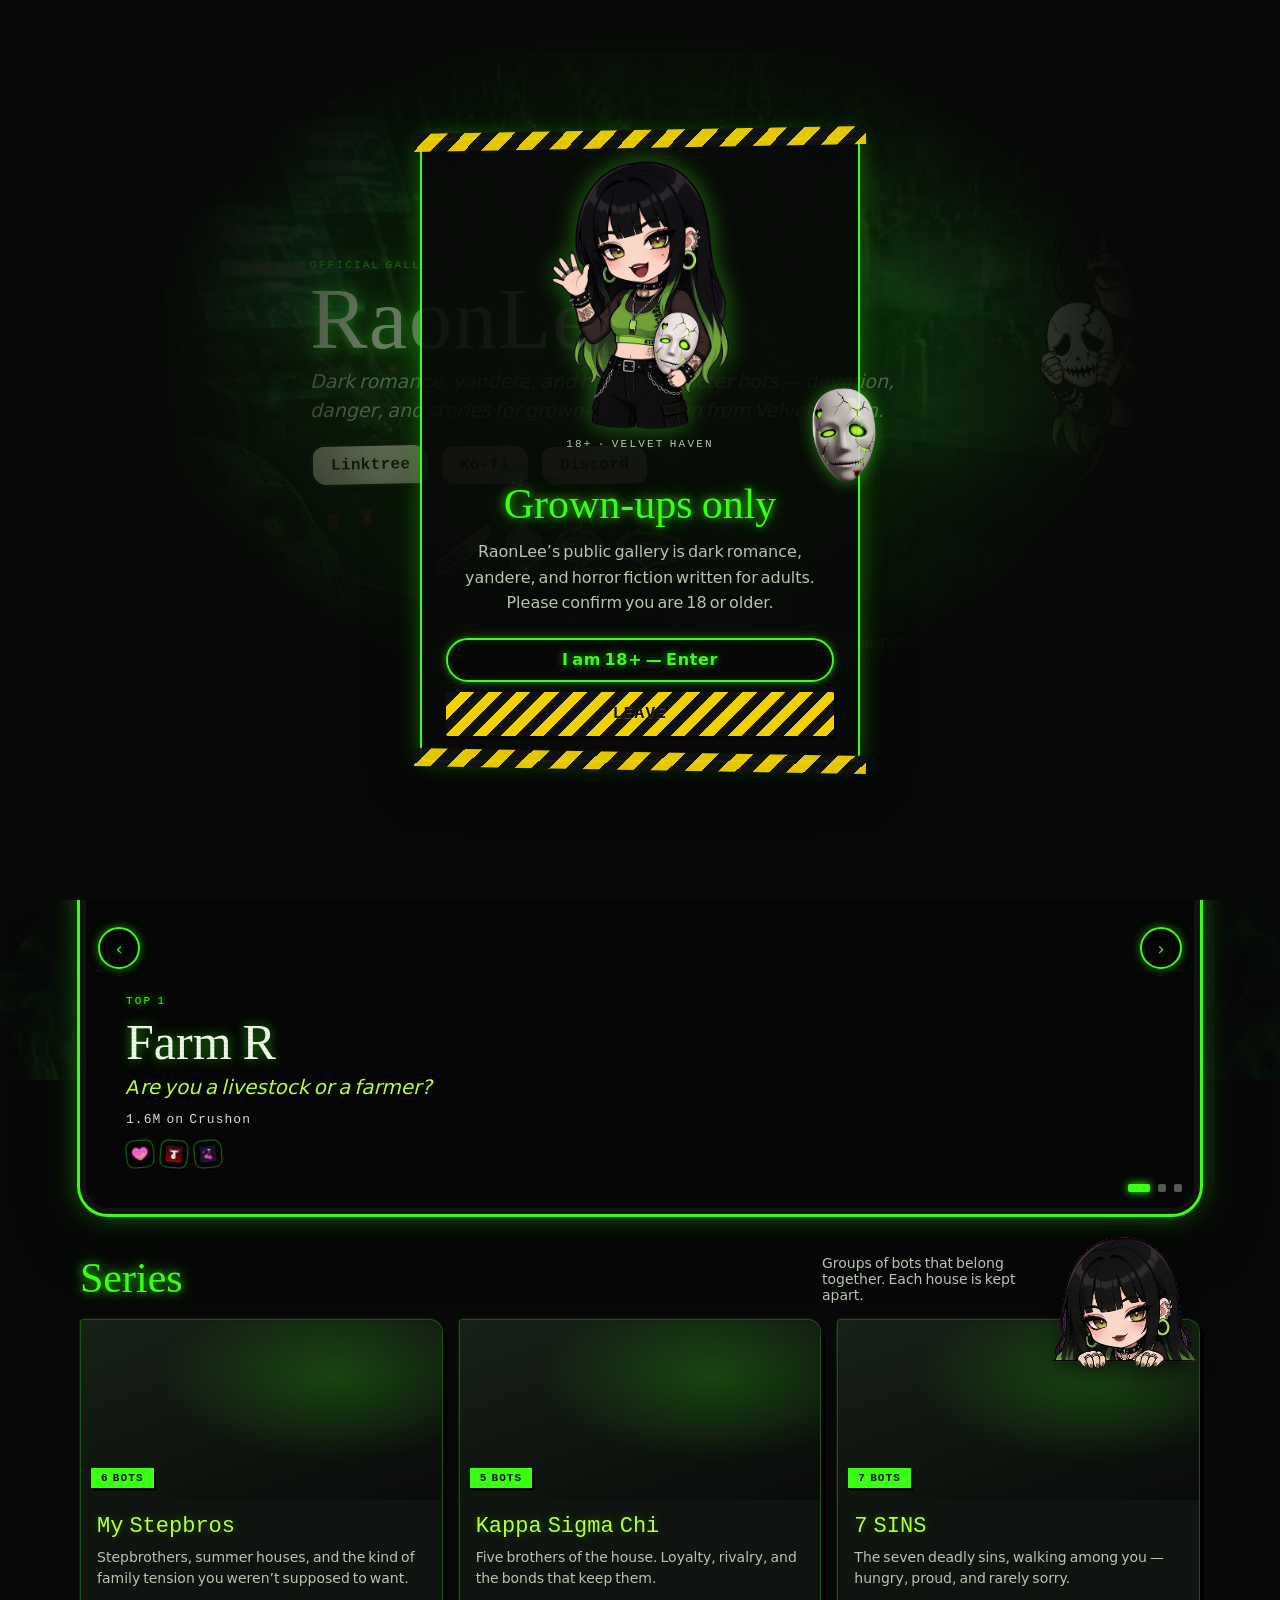
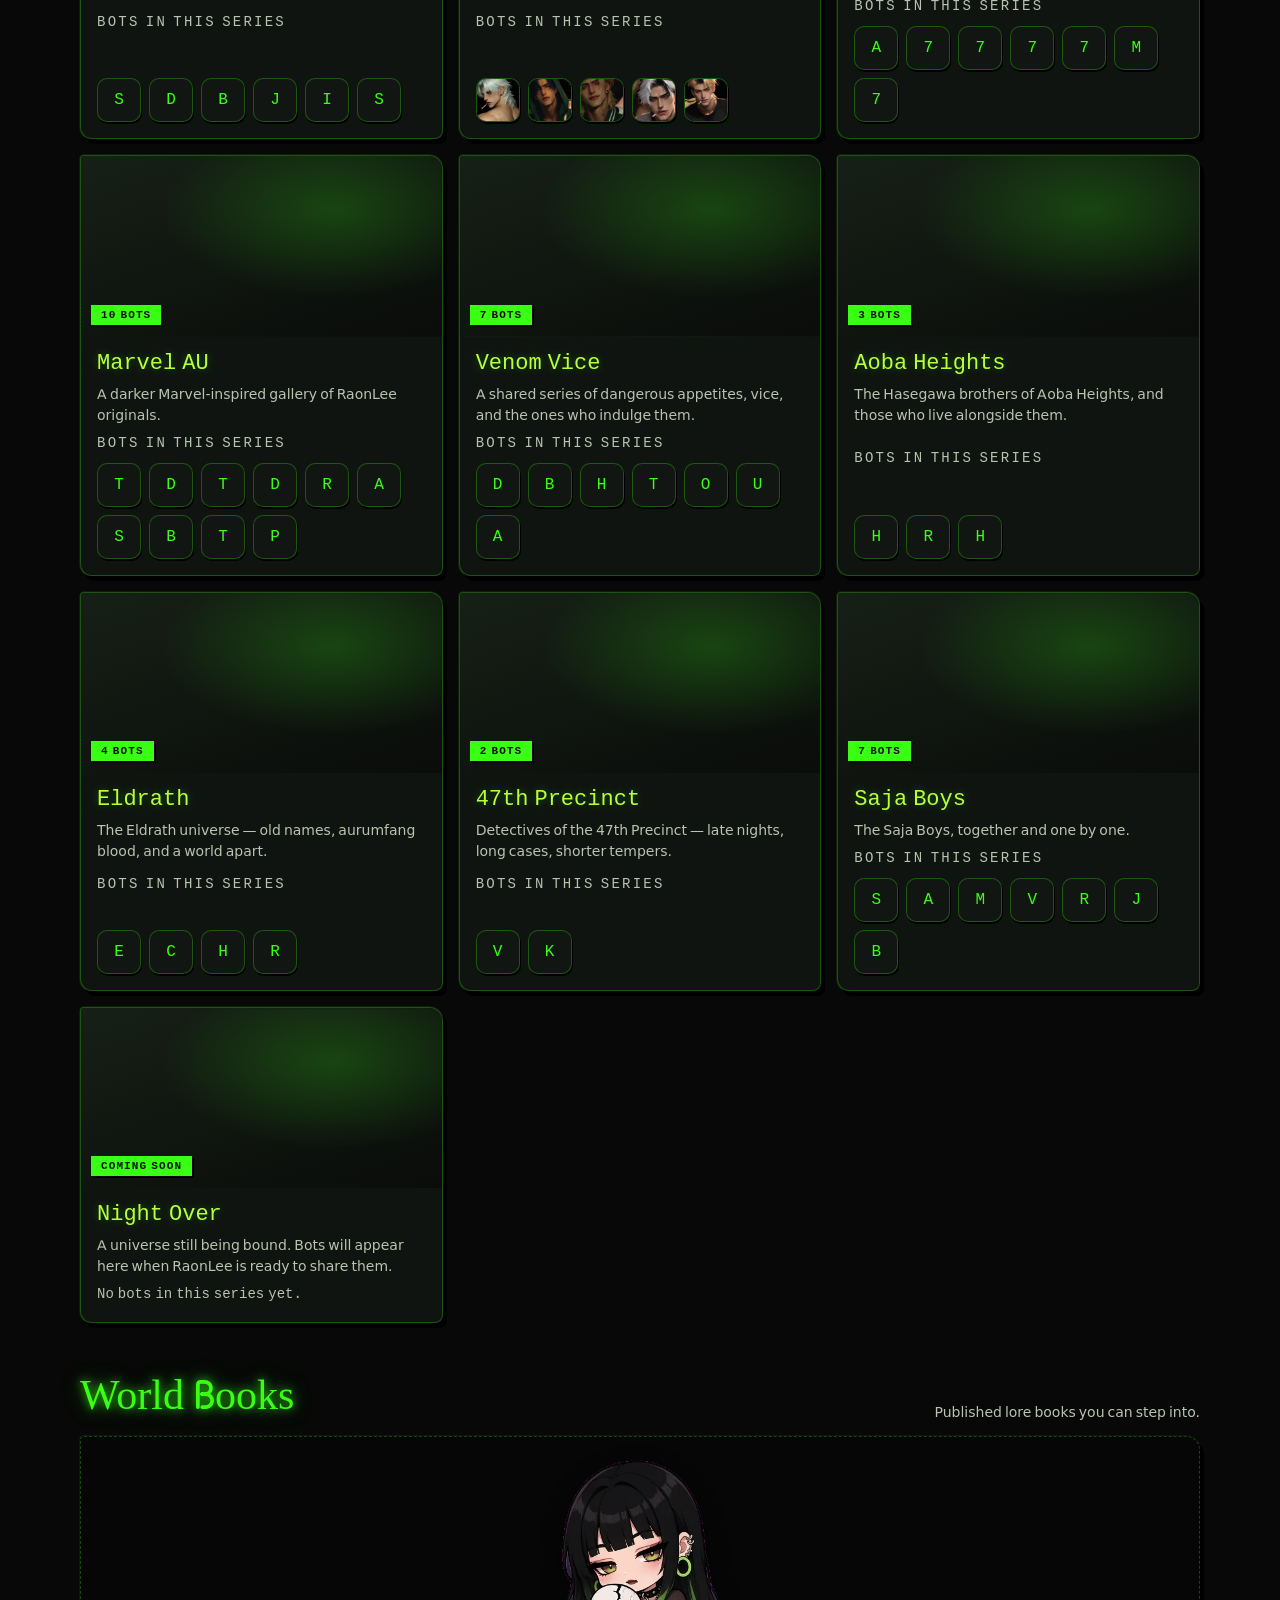
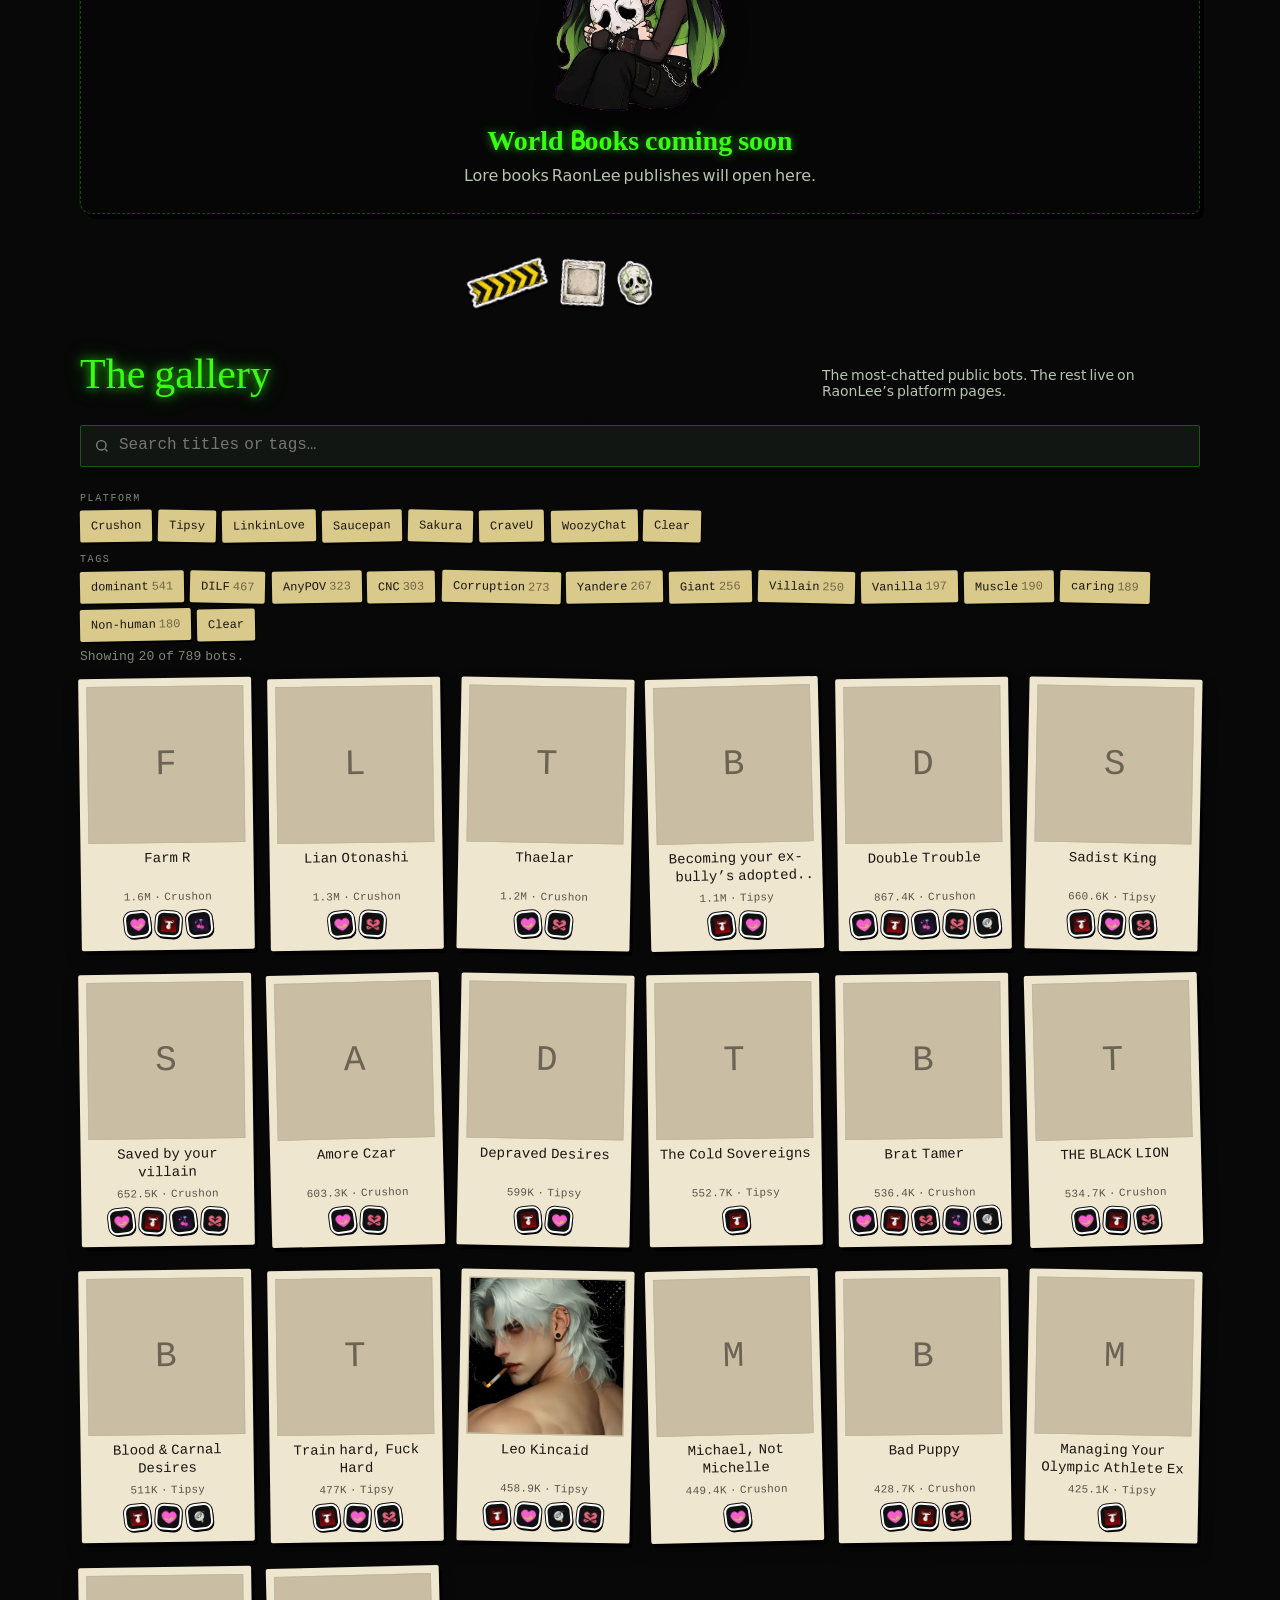
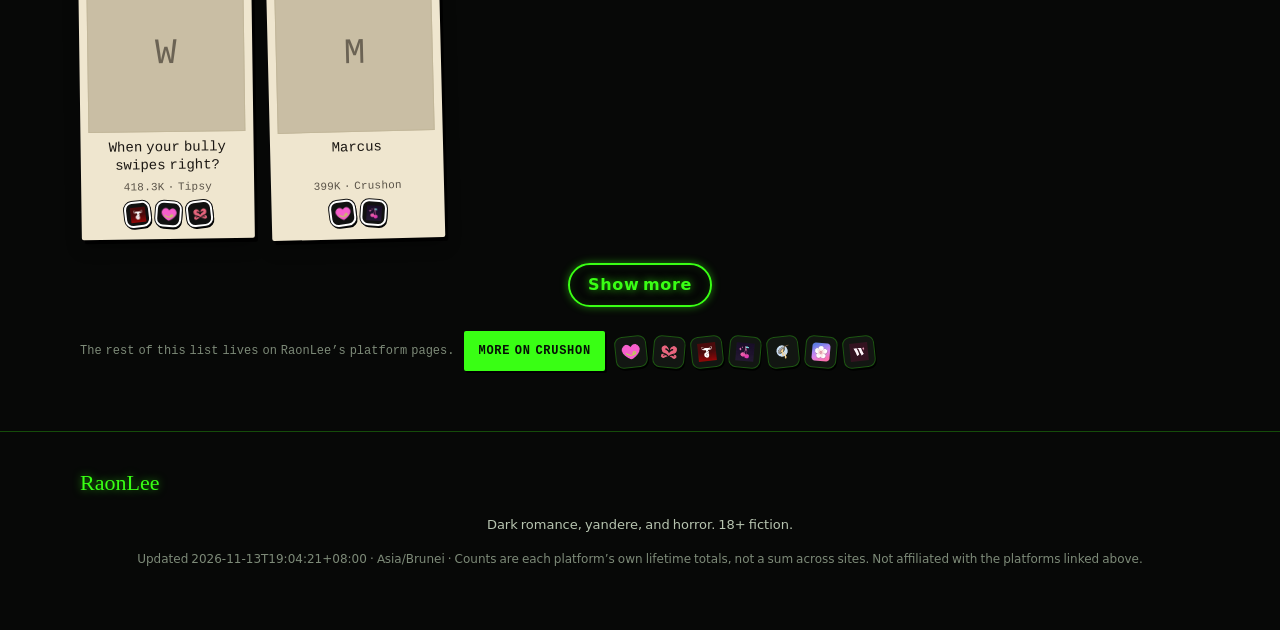
==== commit fe54a407: "Dedupe multi-platform bots and cap listings at 20. Merge the same public character across platforms " ====
--- a/index.html
+++ b/index.html
@@ -8,7 +8,7 @@
 <title>RaonLee — Official gallery</title>
 <meta name="description" content="The public home of RaonLee. Dark romance, yandere, and horror character bots — find them on Crushon, Tipsy, LinkinLove, and more.">
 <meta property="og:title" content="RaonLee — Official gallery">
-<meta property="og:description" content="964 public character bots. Dark romance, yandere, horror.">
+<meta property="og:description" content="789 public character bots. Dark romance, yandere, horror.">
 <meta property="og:type" content="website">
 <meta name="twitter:card" content="summary_large_image">
 <meta name="robots" content="index,follow">
@@ -241,12 +241,49 @@
 .series-body p,.world-body p{margin:0;color:var(--mute);font-size:14px;line-height:1.5;flex:1}
 .who-label{font-size:10px;letter-spacing:.16em;text-transform:uppercase;color:var(--dim);margin-top:4px;font-family:var(--flyer)}
 .who{display:flex;flex-wrap:wrap;gap:8px;align-items:center}
-.who a,.who span.face{position:relative;width:44px;height:44px;border-radius:10px;overflow:hidden;border:1px solid var(--line);
+.who a,.who span.face,.who button.face-btn{position:relative;width:44px;height:44px;border-radius:10px;overflow:hidden;border:1px solid var(--line);appearance:none;padding:0;cursor:pointer;
   background:var(--bg3);display:grid;place-items:center;color:var(--acid);font-family:var(--flyer);font-size:16px;flex:0 0 auto;
   box-shadow:1px 2px 0 #000}
 .who img{position:absolute;inset:0;width:100%;height:100%;object-fit:cover;z-index:1}
-.who a:hover{border-color:var(--acid);box-shadow:0 0 8px var(--acid), 1px 2px 0 #000}
+.who a:hover,.who button.face-btn:hover{border-color:var(--acid);box-shadow:0 0 8px var(--acid), 1px 2px 0 #000}
 .who-empty{margin:0;color:var(--dim);font-size:13px;font-family:var(--flyer)}
+.who a{cursor:pointer}
+.more-site-row{display:flex;flex-wrap:wrap;align-items:center;gap:10px;margin-top:12px;min-width:0}
+.series-body .more-site-row{margin-top:10px}
+.btn-more-site{display:inline-flex;align-items:center;gap:8px;padding:8px 14px;min-height:40px;border-radius:2px;
+  background:var(--acid);color:#061006;font-family:var(--flyer);font-weight:700;letter-spacing:.06em;text-transform:uppercase;
+  font-size:12px;box-shadow:2px 2px 0 #000;text-decoration:none}
+.btn-more-site:hover{box-shadow:0 0 10px var(--acid), 2px 2px 0 #000}
+.more-site-row .plats{display:flex;flex-wrap:wrap;gap:6px;align-items:center}
+.more-site-row .plat{width:32px;height:32px;border-radius:8px;background:var(--bg3);border:1px solid var(--line);
+  display:grid;place-items:center;box-shadow:1px 2px 0 #000}
+.more-site-row .plat img{width:18px;height:18px;object-fit:contain}
+.more-note{margin:0;color:var(--dim);font-size:12px;font-family:var(--flyer)}
+.link-pop{position:fixed;inset:0;z-index:80;display:flex;align-items:flex-end;justify-content:center;
+  padding:12px;background:rgba(0,0,0,.45)}
+.link-pop[hidden]{display:none}
+.link-pop-card{width:min(360px,100%);max-width:100%;background:#101410;color:#eef6e8;border:2px solid var(--acid);
+  border-radius:16px 16px 8px 8px;box-shadow:0 -8px 40px rgba(0,0,0,.55), 0 0 18px rgba(57,255,20,.35);
+  padding:16px 16px 18px;display:flex;flex-direction:column;gap:10px;min-width:0}
+.link-pop-card .pop-head{display:flex;gap:10px;align-items:center;min-width:0}
+.link-pop-card .pop-pfp{width:52px;height:52px;border-radius:10px;object-fit:cover;background:#111;border:1px solid var(--line);flex:0 0 auto}
+.link-pop-card .pop-name{margin:0;font-family:var(--flyer);font-size:18px;color:var(--acid2);overflow-wrap:anywhere;min-width:0}
+.link-pop-card .pop-hint{margin:0;font-size:12px;color:var(--mute)}
+.link-pop-card .pop-links{display:flex;flex-wrap:wrap;gap:8px}
+.link-pop-card .pop-links a{display:inline-flex;align-items:center;gap:8px;padding:8px 10px;min-height:40px;
+  background:#efe6cf;color:#1a1612;border-radius:10px;border:2px solid #111;text-decoration:none;font-size:13px;font-family:var(--flyer)}
+.link-pop-card .pop-links a img{width:18px;height:18px;object-fit:contain}
+.link-pop-close{align-self:flex-end;appearance:none;background:transparent;border:0;color:var(--mute);font-family:var(--flyer);
+  min-height:36px;padding:4px 8px;cursor:pointer}
+@media (min-width:720px){
+  .link-pop{align-items:center;background:rgba(0,0,0,.4)}
+  .link-pop-card{border-radius:14px}
+}
+.slide{cursor:pointer}
+.slide-plats{display:flex;flex-wrap:wrap;gap:6px;margin-top:8px}
+.slide-plats .plat{width:28px;height:28px;border-radius:8px;background:rgba(0,0,0,.5);border:1px solid rgba(57,255,20,.4);
+  display:grid;place-items:center}
+.slide-plats .plat img{width:16px;height:16px;object-fit:contain}
 .world-link{align-self:flex-start;margin-top:auto;padding-top:10px}
 .wb-empty{text-align:center;padding:20px 12px 28px;color:var(--mute);border:1px dashed rgba(57,255,20,.28);border-radius:4px 14px 8px 12px;
   background:rgba(0,0,0,.25);box-shadow:4px 5px 0 #000, 0 0 0 1px rgba(57,255,20,.08)}
@@ -548,7 +585,7 @@
   <section class="wrap gallery" id="gallery">
     <div class="section-head">
       <h2>The gallery</h2>
-      <p>Every public bot, hanging on the wall.</p>
+      <p>The most-chatted public bots. The rest live on RaonLee’s platform pages.</p>
     </div>
     <div class="toolbar">
       <div class="search">
@@ -566,6 +603,7 @@
       <p>Try another search, or clear the filters.</p>
     </div>
     <button type="button" class="btn btn-neon more" id="more" hidden>Show more</button>
+    <div class="more-site-row" id="more-site" hidden></div>
   </section>
 </main>
 
@@ -577,8 +615,22 @@
   </div>
 </footer>
 
-<script type="application/json" id="follower-data">{"generatedAt":"2026-11-13T19:04:21+08:00","creator":{"name":"RaonLee","bio":"Dark romance, yandere, and horror character bots — devotion, danger, and stories for grown-ups, written from Velvet Haven.","links":[{"id":"linktree","name":"Linktree","url":"https://linktr.ee/Raon_lee"},{"id":"kofi","name":"Ko-fi","url":"https://ko-fi.com/raonleecreate"},{"id":"discord","name":"Discord","url":"https://discord.gg/velvethaven"}]},"bannerFile":null,"logos":{"juicychat":"[data-uri]","sakura":"[data-uri]","craveu":"[data-uri]","spicychat":"[data-uri]","linkinlove":"[data-uri]","tipsy":"[data-uri]","woozychat":"[data-uri]","saucepan":"[data-uri]","crushon":"[data-uri]"},"totals":{"bots":964,"interactions":53944011,"platforms":7},"platforms":["Crushon","Tipsy","LinkinLove","Saucepan","Sakura","CraveU","WoozyChat"],"tags":[{"name":"dominant","n":609},{"name":"DILF","n":505},{"name":"AnyPOV","n":354},{"name":"CNC","n":311},{"name":"Yandere","n":307},{"name":"Villain","n":279},{"name":"Corruption","n":273},{"name":"Giant","n":264},{"name":"Non-human","n":203},{"name":"Vanilla","n":200},{"name":"Muscle","n":194},{"name":"caring","n":189}],"top3":[{"id":"farmrareyoualivestockorafarmer","title":"Farm R: Are you a livestock or a farmer?","name":"Farm R","tagline":"Are you a livestock or a farmer?","cover":"https://cdn.crushon.ai/images/ec31a899-1dc0-11ef-865e-aa6f3eca0785/36e0fc3a-1076-4504-8e31-3249a3fdb2bc","interactions":1578176,"leadPlatform":"Crushon","tags":["anthro","AnyPOV","DILF","dominant","Female POV","furry","Giant","Male"],"platforms":[{"name":"CraveU","slug":"craveu","url":"https://craveu.ai/character/farm-r-are-you-a-livestock-or-a-farmer-E389IFTX","direct":true,"interactions":34598},{"name":"Crushon","slug":"crushon","url":"https://crushon.ai/character/a6194fa7-d5f1-425b-83e1-da026112f114/details","direct":true,"interactions":1578176}]},{"id":"cockwarmingjoblianotonashi","title":"💦 Cockwarming Job: Lian Otonashi 🍆","name":"Lian Otonashi","tagline":"Cockwarming Job","cover":"https://cdn.crushon.ai/images/ec31a899-1dc0-11ef-865e-aa6f3eca0785/8d79a6b9-d07d-4f7f-b868-904cb657aa2a","interactions":1346664,"leadPlatform":"Crushon","tags":["CNC","Cockwarming","Corruption","Cute","Dark romance","DILF","Dominant","Kinky"],"platforms":[{"name":"Crushon","slug":"crushon","url":"https://crushon.ai/character/308c2afd-401c-4c90-9be9-db474de64827/details","direct":true,"interactions":1346664},{"name":"LinkinLove","slug":"linkinlove","url":"https://linkin.love/character/6114686321","direct":true,"interactions":5268}]},{"id":"gentlesoulbrokenchainsthaelar","title":"💚Gentle Soul, Broken Chains | Thaelar","name":"Thaelar","tagline":"Gentle Soul, Broken Chains","cover":"https://cdn.crushon.ai/images/ec31a899-1dc0-11ef-865e-aa6f3eca0785/a61ea446-7e89-422d-8b21-71e6c264c919","interactions":1157634,"leadPlatform":"Crushon","tags":["caring","cute","DILF","giant","Male","Non-human","OC","story"],"platforms":[{"name":"Crushon","slug":"crushon","url":"https://crushon.ai/character/e117d130-c90e-4c83-9f82-6fc4cc3cb8ce/details","direct":true,"interactions":1157634}]}],"series":[{"id":"my-stepbros","name":"My Stepbros","description":"Stepbrothers, summer houses, and the kind of family tension you weren’t supposed to want.","cover":"https://img.tipsy.chat/character/watermark/1754902539978876341_1782555170248555127_a5a57865e7090f4c.jpg","bots":["spendingsummerwithmystepbrother","derekyourgymratstepbrother","bulliedbystepbrother","judgedbyyourstepbro","derekyourgymratstepbro","inkedbyyourstepbrotherchoso","bulliedbyyourstepbrother","spendingsummerwithajerkstepbrother","stepbrotherstemptation","spendingsummerwithjerkstepbro","spendingsummerwithmyjerkstepbrother","inkedbyyourstepbrother","spendingsummerwithstepbro"],"hidden":false},{"id":"kappa-sigma-chi","name":"Kappa Sigma Chi","description":"Five brothers of the house. Loyalty, rivalry, and the bonds that keep them.","cover":"https://img.tipsy.chat/character/watermark/1754902539978876341_1764974212398347457_203a7e365751c3e3.jpg","bots":["kappasigmachileokincaid","kappasigmachijaxdalton","kappasigmachichaserourke","kappasigmachifinnradcliffe","kappasigmachibrodymorrison"],"hidden":false},{"id":"seven-sins","name":"7 SINS","description":"The seven deadly sins, walking among you — hungry, proud, and rarely sorry.","cover":"https://cdn.crushon.ai/images/ec31a899-1dc0-11ef-865e-aa6f3eca0785/dbe61db2-4477-442c-8fcb-7a11cbca2204","bots":["7sinsazazelinjapan","7sinsbelethdecidestovisit","7sinsbeelzebubownsarestaurant","7sinsbelphegorisunabletosleep","7sinsasmodeushiresacriticnanny","7sinsmalphasinlove","7sinssabotagedbymammon"],"hidden":false},{"id":"marvel-au","name":"Marvel AU","description":"A darker Marvel-inspired gallery of RaonLee originals.","cover":"https://cdn.crushon.ai/images/ec31a899-1dc0-11ef-865e-aa6f3eca0785/45feffb1-2828-4a74-a3f2-84082781701e","bots":["marvelautoxin","marvelaudrfrost","marvelauthunderstrike","marvelaudeadpool","marvelaureaper","marvelauacid","marvelauskull","marvelaubloodsport","marvelauthorn","marvelauseriesprism","marvelauprism"],"hidden":false},{"id":"venom-vice","name":"Venom Vice","description":"A shared series of dangerous appetites, vice, and the ones who indulge them.","cover":"https://img.tipsy.chat/character/watermark/1754902539978876341_1785889033869873235_7413861cd938f800.jpg","bots":["varkaunwantedkingvenomvice","slicktentaclefvkedvenomviceseries","strayhumiliationkinkvenomvice","munchoralfixationvenomvice","greeddoubletroublevenomviceseries","roanannoyingtwinbrothervenomviceseries","webbrattamervenomviceseries","varkaunwantedkingvenomviceseries"],"hidden":false},{"id":"aoba-heights","name":"Aoba Heights","description":"The Hasegawa brothers of Aoba Heights, and those who live alongside them.","cover":"https://img.tipsy.chat/character/watermark/1754902539978876341_1772435471884723612_96b9f65a076420e9.jpg","bots":["aobaheightshasegawabrothers","aobaheightsryotahasegawa","aobaheightshinotaigaave","aobaheightsthehasegawabrothers","aobaheightshasegawaryota"],"hidden":false},{"id":"eldrath","name":"Eldrath","description":"The Eldrath universe — old names, aurumfang blood, and a world apart.","cover":"https://cdn.crushon.ai/images/ec31a899-1dc0-11ef-865e-aa6f3eca0785/6c40667b-9cb2-446b-babc-fab650ca0b48","bots":["eirikraurumfangeldrathuniverse","raonlunatepescreatorboteldrath","hrafnaurumfangeldrathuniverse","eirikreldrathuniverse","ragnaraurumfangeldrathuniverse"],"hidden":false},{"id":"precinct-47","name":"47th Precinct","description":"Detectives of the 47th Precinct — late nights, long cases, shorter tempers.","cover":"https://cdn.crushon.ai/images/ec31a899-1dc0-11ef-865e-aa6f3eca0785/e3e1073c-8e15-418d-90fd-7575a58e3a95","bots":["47thprecinctvincentchen","47thprecinctkennethfitzgerald","47thprecinctkenneththeodorefitzgerald","47thprecinctkenneth"],"hidden":false},{"id":"saja-boys","name":"Saja Boys","description":"The Saja Boys, together and one by one.","cover":"https://cdn.crushon.ai/images/ec31a899-1dc0-11ef-865e-aa6f3eca0785/d2eccc02-7578-46a5-89f2-d68ab088ccd0","bots":["sajaboysmeetyoucb","sajaboysabby","sajaboysmystery","sajaboysvacationtobeachhouse","sajaboysromance","sajaboysjinu","sajaboysbabybbv"],"hidden":false},{"id":"night-over","name":"Night Over","description":"A universe still being bound. Bots will appear here when RaonLee is ready to share them.","cover":"","bots":[],"hidden":false}],"worldbooks":[],"bots":[{"id":"farmrareyoualivestockorafarmer","title":"Farm R: Are you a livestock or a farmer?","name":"Farm R","tagline":"Are you a livestock or a farmer?","cover":"https://cdn.crushon.ai/images/ec31a899-1dc0-11ef-865e-aa6f3eca0785/36e0fc3a-1076-4504-8e31-3249a3fdb2bc","interactions":1578176,"leadPlatform":"Crushon","tags":["anthro","AnyPOV","DILF","dominant","Female POV","furry","Giant","Male"],"platforms":[{"name":"CraveU","slug":"craveu","url":"https://craveu.ai/character/farm-r-are-you-a-livestock-or-a-farmer-E389IFTX","direct":true,"interactions":34598},{"name":"Crushon","slug":"crushon","url":"https://crushon.ai/character/a6194fa7-d5f1-425b-83e1-da026112f114/details","direct":true,"interactions":1578176}]},{"id":"cockwarmingjoblianotonashi","title":"💦 Cockwarming Job: Lian Otonashi 🍆","name":"Lian Otonashi","tagline":"Cockwarming Job","cover":"https://cdn.crushon.ai/images/ec31a899-1dc0-11ef-865e-aa6f3eca0785/8d79a6b9-d07d-4f7f-b868-904cb657aa2a","interactions":1346664,"leadPlatform":"Crushon","tags":["CNC","Cockwarming","Corruption","Cute","Dark romance","DILF","Dominant","Kinky"],"platforms":[{"name":"Crushon","slug":"crushon","url":"https://crushon.ai/character/308c2afd-401c-4c90-9be9-db474de64827/details","direct":true,"interactions":1346664},{"name":"LinkinLove","slug":"linkinlove","url":"https://linkin.love/character/6114686321","direct":true,"interactions":5268}]},{"id":"gentlesoulbrokenchainsthaelar","title":"💚Gentle Soul, Broken Chains | Thaelar","name":"Thaelar","tagline":"Gentle Soul, Broken Chains","cover":"https://cdn.crushon.ai/images/ec31a899-1dc0-11ef-865e-aa6f3eca0785/a61ea446-7e89-422d-8b21-71e6c264c919","interactions":1157634,"leadPlatform":"Crushon","tags":["caring","cute","DILF","giant","Male","Non-human","OC","story"],"platforms":[{"name":"Crushon","slug":"crushon","url":"https://crushon.ai/character/e117d130-c90e-4c83-9f82-6fc4cc3cb8ce/details","direct":true,"interactions":1157634}]},{"id":"becomingyourexbullysadoptedsibling","title":"Becoming your ex-bully’s adopted sibling","name":"Becoming your ex-bully’s adopted sibling","tagline":"","cover":"https://img.tipsy.chat/character/watermark/1754902539978876341_1785833464010136608_61fe7a1403f893aa.jpg","interactions":1078116,"leadPlatform":"Tipsy","tags":["AnyPOV","Bully","CNC","Dead dove","Dominant","Enemies to lovers","Enemy to Lovers","Male"],"platforms":[{"name":"Crushon","slug":"crushon","url":"https://crushon.ai/character/fc4b6470-52fd-4fe6-aa9c-53bea822f833/details","direct":true,"interactions":51978},{"name":"Tipsy","slug":"tipsy","url":"https://tipsy.chat/chat/1785834277227746586","direct":true,"interactions":1078116}]},{"id":"greeddoubletrouble","title":"🐊GREED |  Double Trouble","name":"Double Trouble","tagline":"GREED","cover":"https://cdn.crushon.ai/images/ec31a899-1dc0-11ef-865e-aa6f3eca0785/ff4d9438-2b29-42c2-bf01-9d610211920d","interactions":867350,"leadPlatform":"Crushon","tags":["AnyPOV","BDSM","breeding","breeding kink","CNC","contemporary","Demi-human","DILF"],"platforms":[{"name":"Crushon","slug":"crushon","url":"https://crushon.ai/character/68e63310-fe3b-49a7-aa1a-fea340211d25/details","direct":true,"interactions":867350},{"name":"LinkinLove","slug":"linkinlove","url":"https://linkin.love/character/6153833991","direct":true,"interactions":13297},{"name":"Saucepan","slug":"saucepan","url":"https://saucepan.ai/c/f44ce41f-5689-4bcb-bc08-5a1f0f511916","direct":true,"interactions":6814},{"name":"Tipsy","slug":"tipsy","url":"https://tipsy.chat/chat/1755509271976846137","direct":true,"interactions":213637}]},{"id":"stingsadistking","title":"Sting | Sadist King","name":"Sadist King","tagline":"Sting","cover":"https://img.tipsy.chat/character/watermark/1754902539978876341_1784396032424687448_b846abe68939f24f.jpg","interactions":660594,"leadPlatform":"Tipsy","tags":["AnyPOV","BDSM","CNC","corruption","DILF","dominant","Female POV","fetish"],"platforms":[{"name":"Crushon","slug":"crushon","url":"https://crushon.ai/character/263664c7-98ba-46bf-ac06-34242b9f78f9/details","direct":true,"interactions":285912},{"name":"Tipsy","slug":"tipsy","url":"https://tipsy.chat/chat/1784396595482037017","direct":true,"interactions":660594}]},{"id":"savedbyyourvillain","title":"Saved by your villain","name":"Saved by your villain","tagline":"","cover":"https://cdn.crushon.ai/images/ec31a899-1dc0-11ef-865e-aa6f3eca0785/f494f546-0eb7-45a3-880c-3dd0ee6ff382","interactions":652550,"leadPlatform":"Crushon","tags":["Action","AnyPOV","CNC","Dead dove","DILF","Dominant","Enemy to Lovers","Female POV"],"platforms":[{"name":"CraveU","slug":"craveu","url":"https://craveu.ai/character/saved-by-your-villain-9Onx1UQv","direct":true,"interactions":2671},{"name":"Crushon","slug":"crushon","url":"https://crushon.ai/character/e526f1be-ccdf-44ca-8d0d-46481e039d85/details","direct":true,"interactions":652550},{"name":"Tipsy","slug":"tipsy","url":"https://tipsy.chat/chat/1773820183655687055","direct":true,"interactions":10493}]},{"id":"icekingamoreczar","title":"Ice King: Amore Czar","name":"Amore Czar","tagline":"Ice King","cover":"https://cdn.crushon.ai/images/ec31a899-1dc0-11ef-865e-aa6f3eca0785/59ed45c9-60f0-4ff3-8146-2f536072bb5c","interactions":603258,"leadPlatform":"Crushon","tags":["AnyPOV","bully","DILF","dominant","enemies-to-lovers","Male","OC","step-family"],"platforms":[{"name":"Crushon","slug":"crushon","url":"https://crushon.ai/character/66d321f6-4c7b-42fa-bdb0-1b0b5fe3d6ae/details","direct":true,"interactions":603258}]},{"id":"barracksofsinsdepraveddesires","title":"Barracks of Sins | Depraved Desires","name":"Depraved Desires","tagline":"Barracks of Sins","cover":"https://img.tipsy.chat/character/watermark/1754902539978876341_1755521227975457406_367b8fb034ee46a5.jpg","interactions":599003,"leadPlatform":"Tipsy","tags":["AnyPOV","Depressed","Dominant","Mature","Multiple","Muscle","OC","Romantic"],"platforms":[{"name":"Tipsy","slug":"tipsy","url":"https://tipsy.chat/chat/1755521361545525573","direct":true,"interactions":599003}]},{"id":"keiththecoldsovereigns","title":"Keith | The Cold Sovereigns","name":"The Cold Sovereigns","tagline":"Keith","cover":"https://img.tipsy.chat/character/watermark/1754902539978876341_1783139491073333522_68c2dffe6e9fa65e.jpg","interactions":552740,"leadPlatform":"Tipsy","tags":["AnyPOV","Dominant","Feral","Multiple","Muscle","Non-human","OC","Omegaverse"],"platforms":[{"name":"Tipsy","slug":"tipsy","url":"https://tipsy.chat/chat/1783139885332828223","direct":true,"interactions":552740}]},{"id":"webbrattamer","title":"🕷 WEB | Brat Tamer","name":"Brat Tamer","tagline":"WEB","cover":"https://cdn.crushon.ai/images/ec31a899-1dc0-11ef-865e-aa6f3eca0785/47cdb297-b60c-4749-9d83-6e1b7b0ffebd","interactions":536398,"leadPlatform":"Crushon","tags":["AnyPOV","brat","brat-taming","CNC","comedy","corruption","Dark romance","DILF"],"platforms":[{"name":"Crushon","slug":"crushon","url":"https://crushon.ai/character/819e0024-a0bd-4cb7-9a84-cbd8de89b01f/details","direct":true,"interactions":536398},{"name":"LinkinLove","slug":"linkinlove","url":"https://linkin.love/character/6155638031","direct":true,"interactions":10786},{"name":"Tipsy","slug":"tipsy","url":"https://tipsy.chat/chat/1755509647689395137","direct":true,"interactions":380522}]},{"id":"scartheblacklion","title":"🦁🔥 SCAR | THE BLACK LION","name":"THE BLACK LION","tagline":"SCAR","cover":"https://cdn.crushon.ai/images/ec31a899-1dc0-11ef-865e-aa6f3eca0785/a2bbe719-19e6-407f-af18-2c99851c46f4","interactions":534726,"leadPlatform":"Crushon","tags":["AnyPOV","Celebrity","CNC","Dark romance","Delinquent","DILF","Dominant","Female POV"],"platforms":[{"name":"Crushon","slug":"crushon","url":"https://crushon.ai/character/76195c60-7308-49ce-bb3c-7c6845edad7e/details","direct":true,"interactions":534726},{"name":"LinkinLove","slug":"linkinlove","url":"https://linkin.love/character/6178029071","direct":true,"interactions":4412},{"name":"Tipsy","slug":"tipsy","url":"https://tipsy.chat/chat/1775621776430236306","direct":true,"interactions":63623}]},{"id":"carnagebloodcarnaldesires","title":"Carnage: Blood & Carnal Desires","name":"Blood & Carnal Desires","tagline":"Carnage","cover":"https://img.tipsy.chat/character/watermark/1754902539978876341_1780294310404511691_f9cb97c9f4a3258b.jpg","interactions":510954,"leadPlatform":"Tipsy","tags":["abuse","Action","assassin","blackmail","bondage","breeding","cannibalism","CNC"],"platforms":[{"name":"Saucepan","slug":"saucepan","url":"https://saucepan.ai/c/ca89fc7e-ad42-41ff-9675-5925d7ed8632","direct":true,"interactions":2859},{"name":"Tipsy","slug":"tipsy","url":"https://tipsy.chat/chat/1780287373015712062","direct":true,"interactions":510954}]},{"id":"dickgymtrainhardfuckhard","title":"Dick Gym: Train hard, Fuck Hard","name":"Train hard, Fuck Hard","tagline":"Dick Gym","cover":"https://img.tipsy.chat/character/watermark/1754902539978876341_1787996942561128392_31cd6c042c81245f.jpg","interactions":477044,"leadPlatform":"Tipsy","tags":["AnyPOV","breeding kink","CNC","DILF","dominant","Fan-made","Feral","gangbang"],"platforms":[{"name":"Crushon","slug":"crushon","url":"https://crushon.ai/character/cb150516-3dc7-4b81-bb67-7986bff666a5/details","direct":true,"interactions":224194},{"name":"LinkinLove","slug":"linkinlove","url":"https://linkin.love/character/6297798511","direct":true,"interactions":4080},{"name":"Tipsy","slug":"tipsy","url":"https://tipsy.chat/chat/1762437373866661080","direct":true,"interactions":477044}]},{"id":"kappasigmachileokincaid","title":"Kappa Sigma Chi:  Leo Kincaid","name":"Leo Kincaid","tagline":"Kappa Sigma Chi","cover":"https://img.tipsy.chat/character/watermark/1754902539978876341_1764974212398347457_203a7e365751c3e3.jpg","interactions":458942,"leadPlatform":"Tipsy","tags":["AnyPOV","bimbo_himbo","breeding","CNC","college","comedy","DILF","dominant"],"platforms":[{"name":"Crushon","slug":"crushon","url":"https://crushon.ai/character/21b2cab3-9af9-4301-b48d-39cf2e5b4fc4/details","direct":true,"interactions":37374},{"name":"LinkinLove","slug":"linkinlove","url":"https://linkin.love/character/6334676451","direct":true,"interactions":718},{"name":"Saucepan","slug":"saucepan","url":"https://saucepan.ai/c/f3c7327c-dbe2-494c-9c68-4e062fc4bde0","direct":true,"interactions":1495},{"name":"Tipsy","slug":"tipsy","url":"https://tipsy.chat/chat/1764974563249841436","direct":true,"interactions":458942}]},{"id":"michaelnotmichellemakehimangry","title":"Michael, Not Michelle [Make him angry]","name":"Michael, Not Michelle","tagline":"","cover":"https://cdn.crushon.ai/images/ec31a899-1dc0-11ef-865e-aa6f3eca0785/b151c1bd-0f2d-4b76-b87b-10aeb439b28d","interactions":449368,"leadPlatform":"Crushon","tags":["AnyPOV","caring","comedy","DILF","dominant","Female POV","Male","Male POV"],"platforms":[{"name":"Crushon","slug":"crushon","url":"https://crushon.ai/character/1835575b-e979-4694-9d56-07b8bc17d236/details","direct":true,"interactions":449368}]},{"id":"dargobadpuppy","title":"🐺 DARGO | Bad Puppy","name":"Bad Puppy","tagline":"DARGO","cover":"https://cdn.crushon.ai/images/ec31a899-1dc0-11ef-865e-aa6f3eca0785/60bc1c8c-98d5-4c3a-92bb-857ed0eed849","interactions":428722,"leadPlatform":"Crushon","tags":["AnyPOV","Delinquent","Dominant","Enemy to Lovers","Female POV","Feral","Group Chat","Male"],"platforms":[{"name":"Crushon","slug":"crushon","url":"https://crushon.ai/character/45e1b758-3c27-4b63-af6d-4ee29a11cc8d/details","direct":true,"interactions":428722},{"name":"Tipsy","slug":"tipsy","url":"https://tipsy.chat/chat/1766288592270756093","direct":true,"interactions":40944}]},{"id":"managingyourolympicathleteex","title":"Managing Your Olympic Athlete Ex","name":"Managing Your Olympic Athlete Ex","tagline":"","cover":"https://img.tipsy.chat/character/watermark/1754902539978876341_1778379247313717067_b62081f3234b1031.jpg","interactions":425099,"leadPlatform":"Tipsy","tags":["Action","AnyPOV","Enemy to Lovers","Non-human","Omegaverse","Realistic","Romantic","Scenario"],"platforms":[{"name":"Tipsy","slug":"tipsy","url":"https://tipsy.chat/chat/1778379321201891475","direct":true,"interactions":425099}]},{"id":"whenyourbullyswipesright","title":"When your bully swipes right?","name":"When your bully swipes right?","tagline":"","cover":"https://img.tipsy.chat/character/watermark/1754902539978876341_1777014557305847570_8ce0836dfc9a9ccf.jpg","interactions":418257,"leadPlatform":"Tipsy","tags":["AnyPOV","Bully","Delinquent","Dominant","Enemies to lovers","Enemy to Lovers","fix her","fix him"],"platforms":[{"name":"Crushon","slug":"crushon","url":"https://crushon.ai/character/785d8ffc-241d-4970-ba11-56f2fc22aaff/details","direct":true,"interactions":290768},{"name":"LinkinLove","slug":"linkinlove","url":"https://linkin.love/character/6451468111","direct":true,"interactions":3973},{"name":"Tipsy","slug":"tipsy","url":"https://tipsy.chat/chat/1777009002741882240","direct":true,"interactions":418257}]},{"id":"farmrareyoulivestockorafarmer","title":"Farm R: Are you livestock or a farmer?","name":"Farm R","tagline":"Are you livestock or a farmer?","cover":"https://img.tipsy.chat/character/watermark/1754902539978876341_1757728963340552557_4b1b608cffcc2386.jpg","interactions":404552,"leadPlatform":"Tipsy","tags":["AnyPOV","Dominant","Mature","Multiple","Muscle","Non-human","OC"],"platforms":[{"name":"Tipsy","slug":"tipsy","url":"https://tipsy.chat/chat/1757730449019026751","direct":true,"interactions":404552}]},{"id":"secondchancemarcus","title":"Second Chance | Marcus","name":"Marcus","tagline":"Second Chance","cover":"https://cdn.crushon.ai/images/ec31a899-1dc0-11ef-865e-aa6f3eca0785/826048e5-bfdf-45d9-8c0c-593a17e86384","interactions":399010,"leadPlatform":"Crushon","tags":["caring","cute","DILF","dominant","giant","Male","OC","story"],"platforms":[{"name":"Crushon","slug":"crushon","url":"https://crushon.ai/character/04e213e1-806a-4838-8ad9-c800d1e60f42/details","direct":true,"interactions":399010}]},{"id":"muzzlecollarbreedrepeat","title":"Muzzle, Collar, Breed, Repeat","name":"Muzzle, Collar, Breed, Repeat","tagline":"","cover":"https://cdn.crushon.ai/images/ec31a899-1dc0-11ef-865e-aa6f3eca0785/1a7038fc-0ee1-4039-85e1-a73adb525e7a","interactions":390990,"leadPlatform":"Crushon","tags":["AnyPOV","bully","CNC","corruption","Dead dove","DILF","Dominant","Drama"],"platforms":[{"name":"CraveU","slug":"craveu","url":"https://craveu.ai/character/muzzle-collar-breed-repeat-TIoyl2aq","direct":true,"interactions":15909},{"name":"Crushon","slug":"crushon","url":"https://crushon.ai/character/fae39b63-6110-44a2-8aac-440f29c9e002/details","direct":true,"interactions":390990}]},{"id":"unwantedbethrothal","title":"Unwanted Bethrothal","name":"Unwanted Bethrothal","tagline":"","cover":"https://img.tipsy.chat/character/watermark/1754902539978876341_1779851011092033847_dee7fe32d5639e87.jpg","interactions":382580,"leadPlatform":"Tipsy","tags":["AnyPOV","Dominant","Female POV","Historical","OC","Romantic","Scenario"],"platforms":[{"name":"Tipsy","slug":"tipsy","url":"https://tipsy.chat/chat/1779851462490864386","direct":true,"interactions":382580}]},{"id":"faceoffbostonuniversitycollabtylerknox","title":"Face Off | Boston University Collab | Tyler Knox","name":"Face Off","tagline":"Boston University Collab","cover":"https://img.tipsy.chat/character/watermark/1754902539978876341_1780555480672688112_eaa87da25ebf6390.jpg","interactions":358720,"leadPlatform":"Tipsy","tags":["AnyPOV","Delinquent","Dominant","Mature","Muscle","OC","Romantic","Spicy"],"platforms":[{"name":"Tipsy","slug":"tipsy","url":"https://tipsy.chat/chat/1780556019291327504","direct":true,"interactions":358720}]},{"id":"shyneighbourkimjaehyunsmut","title":"Shy Neighbour | Kim Jaehyun | Smut","name":"Kim Jaehyun","tagline":"Shy Neighbour","cover":"https://cdn.crushon.ai/images/ec31a899-1dc0-11ef-865e-aa6f3eca0785/9ba772e3-a2c9-487b-b6df-4fbcb69cc273","interactions":351810,"leadPlatform":"Crushon","tags":["caring","comedy","cute","DILF","giant","Male","OC","story"],"platforms":[{"name":"Crushon","slug":"crushon","url":"https://crushon.ai/character/1e23ac61-9bbf-41a0-b4ed-6e95bb8c49b0/details","direct":true,"interactions":351810}]},{"id":"yourboyishchildhoodfriendalex","title":"Your boyish childhood friend Alex","name":"Your boyish childhood friend Alex","tagline":"","cover":"https://cdn.crushon.ai/images/ec31a899-1dc0-11ef-865e-aa6f3eca0785/19c097e8-b51f-4773-b878-b8ea3547fa34","interactions":350686,"leadPlatform":"Crushon","tags":["cute","dominant","Female","femdom","furry","giant","monster-girl","Non-human"],"platforms":[{"name":"Crushon","slug":"crushon","url":"https://crushon.ai/character/4878a0e4-052e-47a0-a9ab-b2b1add10db2/details","direct":true,"interactions":350686}]},{"id":"theduskwalkers","title":"The Duskwalkers","name":"The Duskwalkers","tagline":"","cover":"https://cdn.crushon.ai/images/ec31a899-1dc0-11ef-865e-aa6f3eca0785/c24d0480-3156-4e4f-bb0f-7ee9d8e8fe24","interactions":319138,"leadPlatform":"Crushon","tags":["AnyPOV","demon","DILF","dominant","Female POV","Male","Male POV","Multiple"],"platforms":[{"name":"Crushon","slug":"crushon","url":"https://crushon.ai/character/92fee445-872b-48c1-af60-71ddd8ac6315/details","direct":true,"interactions":319138}]},{"id":"unwantedbetrothal","title":"Unwanted Betrothal","name":"Unwanted Betrothal","tagline":"","cover":"https://cdn.crushon.ai/images/ec31a899-1dc0-11ef-865e-aa6f3eca0785/a9e03a61-d365-4201-8c56-a2170389486c","interactions":302930,"leadPlatform":"Crushon","tags":["cheating","Dominant","Female POV","Friend","Historical","Male","NTR","OC"],"platforms":[{"name":"Crushon","slug":"crushon","url":"https://crushon.ai/character/19430164-3168-49c1-9a3b-03ffd527daba/details","direct":true,"interactions":302930}]},{"id":"sinfulsonkai","title":"Sinful Son - Kai","name":"Sinful Son - Kai","tagline":"","cover":"https://cdn.crushon.ai/images/ec31a899-1dc0-11ef-865e-aa6f3eca0785/0c87f5e1-d098-4d29-8bb4-e90cbdedf580","interactions":300250,"leadPlatform":"Crushon","tags":["CNC","corruption","DILF","dominant","fetish","Male","OC","seductive"],"platforms":[{"name":"Crushon","slug":"crushon","url":"https://crushon.ai/character/bd90515e-22af-4b88-b77a-08555a6d5265/details","direct":true,"interactions":300250}]},{"id":"pussyboisbenjaminmorrison","title":"Pussybois: Benjamin Morrison","name":"Benjamin Morrison","tagline":"Pussybois","cover":"https://cdn.crushon.ai/images/ec31a899-1dc0-11ef-865e-aa6f3eca0785/f8fefdbc-d661-44de-b9c9-f62a3cd6bacd","interactions":292904,"leadPlatform":"Crushon","tags":["AnyPOV","caring","Celebrity","DILF","Dominant","Drama","Emo","Enemy to Lovers"],"platforms":[{"name":"CraveU","slug":"craveu","url":"https://craveu.ai/character/pussybois-benjamin-morrison-niZr8Mty","direct":true,"interactions":28439},{"name":"Crushon","slug":"crushon","url":"https://crushon.ai/character/f64c5ec1-0785-49bd-8287-f3c8b97154cb/details","direct":true,"interactions":292904},{"name":"Tipsy","slug":"tipsy","url":"https://tipsy.chat/chat/1763831886611439529","direct":true,"interactions":43661}]},{"id":"arrangedmarriagekagetora","title":"Arranged Marriage - Kagetora","name":"Arranged Marriage - Kagetora","tagline":"","cover":"https://cdn.crushon.ai/images/ec31a899-1dc0-11ef-865e-aa6f3eca0785/cddb1c54-6c1b-4962-ad96-07e786d1aff5","interactions":290014,"leadPlatform":"Crushon","tags":["AnyPOV","brat","bully","cheating","cheating (ntr/netorare)","corruption","Delinquent","DILF"],"platforms":[{"name":"Crushon","slug":"crushon","url":"https://crushon.ai/character/b4ad750c-1d6c-4d9b-860f-ce71cfc38186/details","direct":true,"interactions":290014},{"name":"LinkinLove","slug":"linkinlove","url":"https://linkin.love/character/6429401711","direct":true,"interactions":6490},{"name":"Tipsy","slug":"tipsy","url":"https://tipsy.chat/chat/1774781391721289169","direct":true,"interactions":199646}]},{"id":"ulvarcamehomewrong","title":"Ulvar | Came Home Wrong","name":"Came Home Wrong","tagline":"Ulvar","cover":"https://img.tipsy.chat/reviewed/v2/watermark/character/watermark/1754902539978876341_0_454bc5682c602d34.jpg","interactions":286457,"leadPlatform":"Tipsy","tags":["Action","AnyPOV","arranged marriage","Caring","cheating (ntr/netorare)","CNC","Dead dove","fairy tale/fantasy"],"platforms":[{"name":"Crushon","slug":"crushon","url":"https://crushon.ai/character/ae30c965-89ea-420f-9527-60eecec0ed87/details","direct":true,"interactions":165496},{"name":"LinkinLove","slug":"linkinlove","url":"https://linkin.love/character/6574332561","direct":true,"interactions":8774},{"name":"Tipsy","slug":"tipsy","url":"https://tipsy.chat/chat/1787850936042021784","direct":true,"interactions":286457}]},{"id":"muttgoodboy","title":"🐶 MUTT | Good Boy","name":"Good Boy","tagline":"MUTT","cover":"https://cdn.crushon.ai/images/ec31a899-1dc0-11ef-865e-aa6f3eca0785/be8377fc-581b-4380-80d3-d4292cccaf2e","interactions":276624,"leadPlatform":"Crushon","tags":["AnyPOV","cute","Female POV","Forbidden Love","Male","Male POV","Muscle","Non-human"],"platforms":[{"name":"Crushon","slug":"crushon","url":"https://crushon.ai/character/87ef0f39-bf6d-4267-aca5-09181201c0df/details","direct":true,"interactions":276624},{"name":"Tipsy","slug":"tipsy","url":"https://tipsy.chat/chat/1766288869870478394","direct":true,"interactions":46534}]},{"id":"spendingsummerwithmystepbrother","title":"Spending summer with my step-brother","name":"Spending summer with my step-brother","tagline":"","cover":"https://img.tipsy.chat/character/watermark/1754902539978876341_1782555170248555127_a5a57865e7090f4c.jpg","interactions":270031,"leadPlatform":"Tipsy","tags":["AnyPOV","Forbidden Love","Mature","Muscle","OC","Spicy","Yandere"],"platforms":[{"name":"Tipsy","slug":"tipsy","url":"https://tipsy.chat/chat/1782555603940313130","direct":true,"interactions":270031}]},{"id":"tamingthebeasthusbandravencroft","title":"Taming the beast husband | Ravencroft","name":"Ravencroft","tagline":"Taming the beast husband","cover":"https://cdn.crushon.ai/images/ec31a899-1dc0-11ef-865e-aa6f3eca0785/1fe815b7-7df1-4722-80e0-98c2197bd220","interactions":261950,"leadPlatform":"Crushon","tags":["CNC","corruption","DILF","dominant","fantasy","giant","Male","OC"],"platforms":[{"name":"Crushon","slug":"crushon","url":"https://crushon.ai/character/184e9e7d-8861-46ce-9ad0-d1e51c7bfb14/details","direct":true,"interactions":261950}]},{"id":"barracksofsindepraveddesires","title":"Barracks of Sin | Depraved Desires","name":"Depraved Desires","tagline":"Barracks of Sin","cover":"https://cdn.crushon.ai/images/ec31a899-1dc0-11ef-865e-aa6f3eca0785/0db87b3e-37f3-47b6-a9c7-253a199066d7","interactions":245804,"leadPlatform":"Crushon","tags":["CNC","corruption","DILF","dominant","giant","Male","Multiple","muscle"],"platforms":[{"name":"Crushon","slug":"crushon","url":"https://crushon.ai/character/954fe03a-4228-40aa-a619-98ad094acb41/details","direct":true,"interactions":245804}]},{"id":"kappasigmachijaxdalton","title":"Kappa Sigma Chi: Jax Dalton","name":"Jax Dalton","tagline":"Kappa Sigma Chi","cover":"https://img.tipsy.chat/character/watermark/1754902539978876341_1773820743144348837_6d06a4611c576875.jpg","interactions":243008,"leadPlatform":"Tipsy","tags":["AnyPOV","breeding","CNC","college","comedy","dom","dominant","forced_proximity"],"platforms":[{"name":"Crushon","slug":"crushon","url":"https://crushon.ai/character/068e1b9a-908e-4fc7-be80-1c40feaa3f03/details","direct":true,"interactions":22400},{"name":"Saucepan","slug":"saucepan","url":"https://saucepan.ai/c/d3c6e6db-7822-4999-8d65-86c239265f80","direct":true,"interactions":825},{"name":"Tipsy","slug":"tipsy","url":"https://tipsy.chat/chat/1773820958496337842","direct":true,"interactions":243008}]},{"id":"strayhumiliationkink","title":"🐍 STRAY | Humiliation Kink","name":"Humiliation Kink","tagline":"STRAY","cover":"https://cdn.crushon.ai/images/ec31a899-1dc0-11ef-865e-aa6f3eca0785/f9c222b5-7e6d-441f-aad8-3811484b4719","interactions":242538,"leadPlatform":"Crushon","tags":["AnyPOV","Female POV","giant","Male","Male POV","Monster","Non-human","OC"],"platforms":[{"name":"Crushon","slug":"crushon","url":"https://crushon.ai/character/3619d650-707b-44da-8c09-7c52d229e421/details","direct":true,"interactions":242538}]},{"id":"yourbrothersfriendreagan","title":"Your brother’s friend | Reagan","name":"Reagan","tagline":"Your brother’s friend","cover":"https://cdn.crushon.ai/images/ec31a899-1dc0-11ef-865e-aa6f3eca0785/31ac2380-c82a-4f49-890c-dc06fe728930","interactions":238904,"leadPlatform":"Crushon","tags":["AnyPOV","bros friend","Bully","CNC","DILF","Dominant","Drama","Enemies to lovers"],"platforms":[{"name":"CraveU","slug":"craveu","url":"https://craveu.ai/character/your-brothers-friend-reagan-idVQdJaj","direct":true,"interactions":22739},{"name":"Crushon","slug":"crushon","url":"https://crushon.ai/character/9ffdad0d-93c2-40e5-970d-9fe68c78f77b/details","direct":true,"interactions":238904},{"name":"LinkinLove","slug":"linkinlove","url":"https://linkin.love/character/6328032921","direct":true,"interactions":4053},{"name":"Saucepan","slug":"saucepan","url":"https://saucepan.ai/c/0c0156dc-f513-4f2c-a499-4a8915ee4a98","direct":true,"interactions":1277},{"name":"Tipsy","slug":"tipsy","url":"https://tipsy.chat/chat/1765122219853755178","direct":true,"interactions":158824}]},{"id":"hecalledyoulittleshit","title":"He called you Little Shit","name":"He called you Little Shit","tagline":"","cover":"https://cdn.crushon.ai/images/ec31a899-1dc0-11ef-865e-aa6f3eca0785/06b561d8-2ae8-4727-820f-291b7bcba81a","interactions":231436,"leadPlatform":"Crushon","tags":["AnyPOV","Bully","Dominant","Enemy to Lovers","Female POV","fix him","Forbidden Love","forced proximity"],"platforms":[{"name":"Crushon","slug":"crushon","url":"https://crushon.ai/character/580adb51-e6ad-4f67-b8fa-cd12c5bc4f26/details","direct":true,"interactions":231436},{"name":"LinkinLove","slug":"linkinlove","url":"https://linkin.love/character/6400206611","direct":true,"interactions":2406},{"name":"Tipsy","slug":"tipsy","url":"https://tipsy.chat/chat/1772344495410272323","direct":true,"interactions":48547}]},{"id":"paradiseislandtoohottohandle","title":"Paradise Island: Too hot to handle","name":"Too hot to handle","tagline":"Paradise Island","cover":"https://cdn.crushon.ai/images/ec31a899-1dc0-11ef-865e-aa6f3eca0785/f8425a39-c7ad-4b54-9be7-0dd24d761290","interactions":220628,"leadPlatform":"Crushon","tags":["AnyPOV","caring","DILF","dominant","Male","milf","Multiple","OC"],"platforms":[{"name":"Crushon","slug":"crushon","url":"https://crushon.ai/character/b817a5a4-0d96-4c3d-8399-8d1041bf4bee/details","direct":true,"interactions":220628}]},{"id":"flirtmydaddy500thbot","title":"Flirt my daddy [500th bot🎉]","name":"Flirt my daddy","tagline":"","cover":"https://cdn.crushon.ai/images/ec31a899-1dc0-11ef-865e-aa6f3eca0785/22f57576-f29c-4b77-b14c-b6ed51336efe","interactions":211786,"leadPlatform":"Crushon","tags":["AnyPOV","Caring","Comedy","DILF","Dominant","Female POV","Male","Male POV"],"platforms":[{"name":"Crushon","slug":"crushon","url":"https://crushon.ai/character/d5f70659-9879-4573-8495-51616d010e92/details","direct":true,"interactions":211786}]},{"id":"streamhaus","title":"StreamHaus","name":"StreamHaus","tagline":"","cover":"https://img.tipsy.chat/character/watermark/1754902539978876341_1780377345000738008_01737847278eaa06.jpg","interactions":210440,"leadPlatform":"Tipsy","tags":["AnyPOV","Delinquent","DILF","dominant","Forbidden Love","giant","kinky","Male"],"platforms":[{"name":"Crushon","slug":"crushon","url":"https://crushon.ai/character/9c4d2228-411c-47eb-ac25-feacb33813f3/details","direct":true,"interactions":140152},{"name":"Tipsy","slug":"tipsy","url":"https://tipsy.chat/chat/1779633181740918201","direct":true,"interactions":210440}]},{"id":"myhusbandthestagkiller","title":"My Husband 🦌 The Stag Killer","name":"My Husband The Stag Killer","tagline":"","cover":"https://cdn.crushon.ai/images/ec31a899-1dc0-11ef-865e-aa6f3eca0785/f0de6d9e-78cc-4b61-93c2-056b9f59f0fb","interactions":209142,"leadPlatform":"Crushon","tags":["angst","AnyPOV","chosen_one","Crime","Dead dove","DILF","dom","dominant"],"platforms":[{"name":"Crushon","slug":"crushon","url":"https://crushon.ai/character/43eb7b0a-d579-4ba3-bd7d-79c5384cb450/details","direct":true,"interactions":209142},{"name":"Saucepan","slug":"saucepan","url":"https://saucepan.ai/c/8f41c0b3-e770-4d4d-aa41-5017ae7fe616","direct":true,"interactions":359},{"name":"Tipsy","slug":"tipsy","url":"https://tipsy.chat/chat/1774782400784737544","direct":true,"interactions":51817}]},{"id":"slicktentaclefucked","title":"🐙 SLICK | Tentacle Fucked","name":"Tentacle Fucked","tagline":"SLICK","cover":"https://cdn.crushon.ai/images/ec31a899-1dc0-11ef-865e-aa6f3eca0785/9e119242-b4ec-4ddb-916b-e90d94cc8f29","interactions":205618,"leadPlatform":"Crushon","tags":["AnyPOV","CNC","dominant","Female POV","Male","Male POV","Monster","Non-human"],"platforms":[{"name":"Crushon","slug":"crushon","url":"https://crushon.ai/character/ec5046c0-1779-435b-b3fe-40b3b0d33670/details","direct":true,"interactions":205618}]},{"id":"matchedwithyourfriendsdad","title":"Matched with your friend’s dad?","name":"Matched with your friend’s dad?","tagline":"","cover":"https://img.tipsy.chat/character/watermark/1754902539978876341_1760030189140568000_0fee657fedf31379.jpg","interactions":204240,"leadPlatform":"Tipsy","tags":["AnyPOV","caring","cute","DILF","dominant","Male","Mature","Muscle"],"platforms":[{"name":"Crushon","slug":"crushon","url":"https://crushon.ai/character/a54c0e9e-7852-4b03-b7bf-0ce799e63e3a/details","direct":true,"interactions":196150},{"name":"Tipsy","slug":"tipsy","url":"https://tipsy.chat/chat/1760030497650463077","direct":true,"interactions":204240}]},{"id":"stephanthehatefulguard","title":"Stephan | The hateful Guard","name":"The hateful Guard","tagline":"Stephan","cover":"https://cdn.crushon.ai/images/ec31a899-1dc0-11ef-865e-aa6f3eca0785/06a8a97f-589b-4aa3-a93c-99920ec40a53","interactions":201880,"leadPlatform":"Crushon","tags":["AnyPOV","Dominant","enemies-to-lovers","Enemy to Lovers","fictional","fluff","Forbidden Love","Forced Love"],"platforms":[{"name":"Crushon","slug":"crushon","url":"https://crushon.ai/character/f51cacd1-36c4-48b5-b4e3-7acc06f3c25a/details","direct":true,"interactions":201880},{"name":"Tipsy","slug":"tipsy","url":"https://tipsy.chat/chat/1774781635238528884","direct":true,"interactions":76401}]},{"id":"hiredtobeanudistsnanny","title":"Hired to be a Nudist’s nanny","name":"Hired to be a Nudist’s nanny","tagline":"","cover":"https://cdn.crushon.ai/images/ec31a899-1dc0-11ef-865e-aa6f3eca0785/56e2b9f5-26eb-4bdf-98c2-25e77e7b8ea8","interactions":195736,"leadPlatform":"Crushon","tags":["AnyPOV","Caring","criminal","Cute","Dark romance","DILF","Dominant","Mafia"],"platforms":[{"name":"Crushon","slug":"crushon","url":"https://crushon.ai/character/2c3d9cc1-66cb-412b-843d-2a5dcf82ad44/details","direct":true,"interactions":195736},{"name":"LinkinLove","slug":"linkinlove","url":"https://linkin.love/character/6279247231","direct":true,"interactions":3584}]},{"id":"maximumsecurityshadowsofjustice","title":"Maximum Security ⫘⫘⫘ Shadows of Justice","name":"Maximum Security ⫘⫘⫘ Shadows of Justice","tagline":"","cover":"https://cdn.crushon.ai/images/ec31a899-1dc0-11ef-865e-aa6f3eca0785/d8f21f78-16f8-402e-891c-49b61b66c5be","interactions":195366,"leadPlatform":"Crushon","tags":["CNC","corruption","Dead dove","DILF","dominant","Male","Multiple","story"],"platforms":[{"name":"Crushon","slug":"crushon","url":"https://crushon.ai/character/6be49aa8-f364-4cfb-a7e7-c0b3ba21e3b4/details","direct":true,"interactions":195366}]},{"id":"climaxheartsacademy","title":"🩷 Climax Hearts Academy 🩷","name":"Climax Hearts Academy","tagline":"","cover":"https://cdn.crushon.ai/images/ec31a899-1dc0-11ef-865e-aa6f3eca0785/20a3a2fd-82fd-4a32-a361-0fb618caf861","interactions":192268,"leadPlatform":"Crushon","tags":["AnyPOV","crossdressing","Female","Female POV","femboy","futanari","Male POV","tomboy"],"platforms":[{"name":"Crushon","slug":"crushon","url":"https://crushon.ai/character/d40803c3-8baf-485f-ab8f-831d9bc7768c/details","direct":true,"interactions":192268}]},{"id":"yourfriendorhisfather","title":"Your friend or his father?","name":"Your friend or his father?","tagline":"","cover":"https://img.tipsy.chat/character/watermark/1754902539978876341_1779633244295323835_b082f830ea53f86e.jpg","interactions":191953,"leadPlatform":"Tipsy","tags":["AnyPOV","caring","cute","DILF","dominant","friend","Male","Multiple"],"platforms":[{"name":"Crushon","slug":"crushon","url":"https://crushon.ai/character/e7522f2a-db65-4fe4-ac16-1f71a841cbfa/details","direct":true,"interactions":6376},{"name":"Tipsy","slug":"tipsy","url":"https://tipsy.chat/chat/1779633345752983359","direct":true,"interactions":191953}]},{"id":"brothersconflictlamberough","title":"Brothers Conflict: Lamberough","name":"Lamberough","tagline":"Brothers Conflict","cover":"https://cdn.crushon.ai/images/ec31a899-1dc0-11ef-865e-aa6f3eca0785/6eba9165-9f66-415d-829d-45f32f729355","interactions":189340,"leadPlatform":"Crushon","tags":["AnyPOV","caring","cute","DILF","dominant","Male","Multiple","OC"],"platforms":[{"name":"Crushon","slug":"crushon","url":"https://crushon.ai/character/1023f477-8175-409e-a29a-107f6fb57693/details","direct":true,"interactions":189340},{"name":"Tipsy","slug":"tipsy","url":"https://tipsy.chat/chat/1788069695662049112","direct":true,"interactions":33678}]},{"id":"flirtmydaddy","title":"Flirt My Daddy","name":"Flirt My Daddy","tagline":"","cover":"https://img.tipsy.chat/character/watermark/1754902539978876341_1755507863512375767_b184011be9dd8b2b.jpg","interactions":187637,"leadPlatform":"Tipsy","tags":["age_gap","AnyPOV","brat_taming","breeding","contemporary","DILF","dom","Dominant"],"platforms":[{"name":"Saucepan","slug":"saucepan","url":"https://saucepan.ai/c/6e2143bd-7b12-4637-bc73-1f3f2f880f28","direct":true,"interactions":521},{"name":"Tipsy","slug":"tipsy","url":"https://tipsy.chat/chat/1755508640139057487","direct":true,"interactions":187637}]},{"id":"brothersbestfriendsecretvampire","title":"Brother’s bestfriend | Secret Vampire?","name":"Secret Vampire?","tagline":"Brother’s bestfriend","cover":"https://cdn.crushon.ai/images/ec31a899-1dc0-11ef-865e-aa6f3eca0785/7afee0c4-7e76-4cc6-b412-654a6f9165c4","interactions":186350,"leadPlatform":"Crushon","tags":["BoundByVow","CNC","Dead dove","Dominant","Female POV","Fictional","Friend","Horror"],"platforms":[{"name":"Crushon","slug":"crushon","url":"https://crushon.ai/character/8c4a377b-1e8a-4d45-852e-ca1905d8a0b8/details","direct":true,"interactions":186350},{"name":"Tipsy","slug":"tipsy","url":"https://tipsy.chat/chat/1790766077664514357","direct":true,"interactions":80517}]},{"id":"theyokaisbride","title":"The Yokai’s Bride","name":"The Yokai’s Bride","tagline":"","cover":"https://img.tipsy.chat/character/watermark/1754902539978876341_1779633555760153101_7e561b55201d39b4.jpg","interactions":186241,"leadPlatform":"Tipsy","tags":["AnyPOV","Bride","CNC","corruption","demon","dominant","giant","Harem"],"platforms":[{"name":"Crushon","slug":"crushon","url":"https://crushon.ai/character/fb1a9aa3-bcea-4c52-a3b5-ca9e77db6919/details","direct":true,"interactions":86700},{"name":"LinkinLove","slug":"linkinlove","url":"https://linkin.love/character/6087544971","direct":true,"interactions":1450},{"name":"Tipsy","slug":"tipsy","url":"https://tipsy.chat/chat/1779633720773000764","direct":true,"interactions":186241}]},{"id":"babysittingfriendsbrother","title":"Babysitting friend’s brother","name":"Babysitting friend’s brother","tagline":"","cover":"https://img.tipsy.chat/character/watermark/1754902539978876341_1757357485164379308_16f28628808d7ccc.jpg","interactions":181699,"leadPlatform":"Tipsy","tags":["AnyPOV","bully","caring","cute","Delinquent","dominant","enemies-to-lovers","friend"],"platforms":[{"name":"Crushon","slug":"crushon","url":"https://crushon.ai/character/3900c62d-d14f-496f-bb28-3fc21fb09508/details","direct":true,"interactions":45670},{"name":"Tipsy","slug":"tipsy","url":"https://tipsy.chat/chat/1757357912566035242","direct":true,"interactions":181699}]},{"id":"youralphabodyguardvancesteele","title":"Your Alpha Bodyguard - Vance Steele","name":"Your Alpha Bodyguard - Vance Steele","tagline":"","cover":"https://cdn.crushon.ai/images/ec31a899-1dc0-11ef-865e-aa6f3eca0785/04388ee8-92a4-4c74-b5eb-7bf3c0466318","interactions":180204,"leadPlatform":"Crushon","tags":["caring","CNC","corruption","Dead dove","DILF","Male","OC","omegaverse"],"platforms":[{"name":"Crushon","slug":"crushon","url":"https://crushon.ai/character/32b7fdb4-39ea-4745-9a2e-22601a685a97/details","direct":true,"interactions":180204}]},{"id":"yourehislittlebullybait","title":"You’re his little bullybait","name":"You’re his little bullybait","tagline":"","cover":"https://cdn.crushon.ai/images/ec31a899-1dc0-11ef-865e-aa6f3eca0785/0097ee66-a45c-4c29-baf3-e007ab893e58","interactions":179214,"leadPlatform":"Crushon","tags":["AnyPOV","bully","CNC","corruption","Dead dove","DILF","Dominant","Drama"],"platforms":[{"name":"CraveU","slug":"craveu","url":"https://craveu.ai/character/youre-his-little-bullybait-GMaQVSQk","direct":true,"interactions":5992},{"name":"Crushon","slug":"crushon","url":"https://crushon.ai/character/8ab94425-f77d-4c82-9d82-3ceffd819479/details","direct":true,"interactions":179214}]},{"id":"greeddoubletrouble~2","title":"Greed | Double Trouble","name":"Double Trouble","tagline":"Greed","cover":"https://img.tipsy.chat/character/watermark/1754902539978876341_1774572749654916543_b6b1d4ef47b02c2e.jpg","interactions":177819,"leadPlatform":"Tipsy","tags":[],"platforms":[{"name":"Tipsy","slug":"tipsy","url":"https://tipsy.chat/chat/1774573232938369094","direct":true,"interactions":177819}]},{"id":"badursoldtoorcmaster","title":"Badur ⛓ Sold to Orc Master","name":"Badur Sold to Orc Master","tagline":"","cover":"https://cdn.crushon.ai/images/ec31a899-1dc0-11ef-865e-aa6f3eca0785/24cc3b50-e84f-44be-8c94-ed3fb7f364f3","interactions":177220,"leadPlatform":"Crushon","tags":["AnyPOV","CNC","consensual non-consent (cnc)","corruption","Dead dove","DILF","Dominant","Drama"],"platforms":[{"name":"CraveU","slug":"craveu","url":"https://craveu.ai/character/badur-sold-to-orc-master-FbvED91u","direct":true,"interactions":7955},{"name":"Crushon","slug":"crushon","url":"https://crushon.ai/character/584c63c6-6c53-4e2b-ad49-0658e0f07a3e/details","direct":true,"interactions":177220},{"name":"LinkinLove","slug":"linkinlove","url":"https://linkin.love/character/6175660791","direct":true,"interactions":2705}]},{"id":"managingyourolympicathleteex~2","title":"Managing Your Olympic Athlete Ex","name":"Managing Your Olympic Athlete Ex","tagline":"","cover":"https://img.tipsy.chat/character/watermark/1754902539978876341_1777646889863071184_d964e448e02cd6be.jpg","interactions":169714,"leadPlatform":"Tipsy","tags":["Action","AnyPOV","Enemy to Lovers","Mature","Muscle","Non-human","Omegaverse","Romantic"],"platforms":[{"name":"Tipsy","slug":"tipsy","url":"https://tipsy.chat/chat/1777652023469820786","direct":true,"interactions":169714}]},{"id":"maximumsecurity","title":"Maximum Security","name":"Maximum Security","tagline":"","cover":"https://img.tipsy.chat/character/watermark/1754902539978876341_1755521742422067361_351894df2be867f2.jpg","interactions":169091,"leadPlatform":"Tipsy","tags":["AnyPOV","Crime","Dark romance","Depressed","DILF","Dominant","Fictional","Horror"],"platforms":[{"name":"LinkinLove","slug":"linkinlove","url":"https://linkin.love/character/6064496561","direct":true,"interactions":50971},{"name":"Tipsy","slug":"tipsy","url":"https://tipsy.chat/chat/1755521855722635224","direct":true,"interactions":169091}]},{"id":"kingnyrospredator","title":"🦁 KING NYROS | Predator","name":"Predator","tagline":"KING NYROS","cover":"https://cdn.crushon.ai/images/ec31a899-1dc0-11ef-865e-aa6f3eca0785/e64cfc69-fd31-41b2-a68e-b4aa0293d031","interactions":169074,"leadPlatform":"Crushon","tags":["AnyPOV","CNC","corruption","Dead dove","DILF","dominant","Female POV","feral"],"platforms":[{"name":"Crushon","slug":"crushon","url":"https://crushon.ai/character/b646e71f-a358-4958-bce7-d9858bf6c643/details","direct":true,"interactions":169074}]},{"id":"kaneduncanyourplaygroundhusband","title":"Kane Duncan | Your Playground Husband","name":"Your Playground Husband","tagline":"Kane Duncan","cover":"https://img.tipsy.chat/character/watermark/1754902539978876341_1783341956967009313_fd7c48a62102e67f.jpg","interactions":165120,"leadPlatform":"Tipsy","tags":["AnyPOV","Dominant","Horror","Mature","Muscle","OC","Seductive","Villain"],"platforms":[{"name":"Tipsy","slug":"tipsy","url":"https://tipsy.chat/chat/1783342118202797543","direct":true,"interactions":165120}]},{"id":"goodmeatthecaines","title":"Good Meat: The Caines","name":"The Caines","tagline":"Good Meat","cover":"https://img.tipsy.chat/character/watermark/1754902539978876341_1773829831955918051_dd89f5cfd901d09d.jpg","interactions":164903,"leadPlatform":"Tipsy","tags":["AnyPOV","cannibalism","Cheating","cheating (ntr/netorare)","cheating husbands","CNC","Corruption","Crime"],"platforms":[{"name":"CraveU","slug":"craveu","url":"https://craveu.ai/character/good-meat-the-caines-2dI1zzll","direct":true,"interactions":23952},{"name":"Crushon","slug":"crushon","url":"https://crushon.ai/character/996aa094-ad3a-4b8d-99e6-7b189cd87e6b/details","direct":true,"interactions":130100},{"name":"LinkinLove","slug":"linkinlove","url":"https://linkin.love/character/6386436171","direct":true,"interactions":4269},{"name":"Tipsy","slug":"tipsy","url":"https://tipsy.chat/chat/1773830013494534376","direct":true,"interactions":164903}]},{"id":"myneighbourfriend","title":"My Neighbour Friend","name":"My Neighbour Friend","tagline":"","cover":"https://cdn.crushon.ai/images/ec31a899-1dc0-11ef-865e-aa6f3eca0785/adefe91e-88c5-4bb8-b5ea-e7057ea802ea","interactions":164004,"leadPlatform":"Crushon","tags":["AnyPOV","CNC","Dead dove","dominant","friend","Male","OC","Size difference"],"platforms":[{"name":"Crushon","slug":"crushon","url":"https://crushon.ai/character/53f53147-f44f-4e65-a02d-7bdbfc3ae9b5/details","direct":true,"interactions":164004}]},{"id":"rescuedtobecomehispet","title":"Rescued to become his pet","name":"Rescued to become his pet","tagline":"","cover":"https://img.tipsy.chat/character/watermark/1754902539978876341_1787823573871601987_661df57d311a56e6.jpg","interactions":161422,"leadPlatform":"Tipsy","tags":["AnyPOV","CNC","Corruption","Dead dove","Enemy to Lovers","Horror","Male","Mature"],"platforms":[{"name":"Crushon","slug":"crushon","url":"https://crushon.ai/character/7481ba40-eb50-4f92-ae14-84f530ec3ecf/details","direct":true,"interactions":73120},{"name":"Tipsy","slug":"tipsy","url":"https://tipsy.chat/chat/1787826110635151684","direct":true,"interactions":161422}]},{"id":"themoriettethebodyguard","title":"The Moriette: The Bodyguard","name":"The Bodyguard","tagline":"The Moriette","cover":"https://cdn.crushon.ai/images/ec31a899-1dc0-11ef-865e-aa6f3eca0785/6845bd3b-70c0-4ee1-a592-cfbc9064575a","interactions":158790,"leadPlatform":"Crushon","tags":["AnyPOV","DILF","dominant","Male","muscle","OC","Size difference","smut"],"platforms":[{"name":"Crushon","slug":"crushon","url":"https://crushon.ai/character/1918281f-87ad-4040-95dd-8a9982dc0513/details","direct":true,"interactions":158790}]},{"id":"gentlesoulbrokenchain","title":"💚 Gentle Soul, Broken Chain","name":"Gentle Soul, Broken Chain","tagline":"","cover":"https://img.tipsy.chat/character/watermark/1754902539978876341_1757403336610818301_4920598042024fbd.jpg","interactions":157576,"leadPlatform":"Tipsy","tags":["AnyPOV","Dominant","Fictional","Mature","Muscle","Non-human","OC","Romantic"],"platforms":[{"name":"Tipsy","slug":"tipsy","url":"https://tipsy.chat/chat/1757403593696564353","direct":true,"interactions":157576}]},{"id":"dantemarcelliilleone","title":"Dante Marcelli | Il Leone","name":"Il Leone","tagline":"Dante Marcelli","cover":"https://cdn.crushon.ai/images/ec31a899-1dc0-11ef-865e-aa6f3eca0785/0e4c7321-a57c-450f-8ba5-0b3e404c0a02","interactions":157236,"leadPlatform":"Crushon","tags":["AnyPOV","CNC","corruption","Crime","DILF","dominant","Female POV","Fictional"],"platforms":[{"name":"Crushon","slug":"crushon","url":"https://crushon.ai/character/3c08226e-b499-46ab-a2fd-9c92b92b5993/details","direct":true,"interactions":157236},{"name":"Tipsy","slug":"tipsy","url":"https://tipsy.chat/chat/1755577723235576031","direct":true,"interactions":129849}]},{"id":"amonguspredators","title":"AMONG US: PREDATORS","name":"PREDATORS","tagline":"AMONG US","cover":"https://cdn.crushon.ai/images/ec31a899-1dc0-11ef-865e-aa6f3eca0785/5792082d-4f15-4b0a-95fc-df01ac73ee22","interactions":156864,"leadPlatform":"Crushon","tags":["action/combat","adventure","alien","alternate universe","AnyPOV","body expansion/growth","body modification","breeding kink"],"platforms":[{"name":"CraveU","slug":"craveu","url":"https://craveu.ai/character/among-us-predators-LQ0ApkjB","direct":true,"interactions":42979},{"name":"Crushon","slug":"crushon","url":"https://crushon.ai/character/ef639edf-3ca0-48ff-ba4b-83f2cbb3a6d3/details","direct":true,"interactions":156864},{"name":"LinkinLove","slug":"linkinlove","url":"https://linkin.love/character/6144522301","direct":true,"interactions":5127},{"name":"Tipsy","slug":"tipsy","url":"https://tipsy.chat/chat/1757960971467107811","direct":true,"interactions":38478}]},{"id":"towerofbreedingmale","title":"Tower of Breeding | Male","name":"Male","tagline":"Tower of Breeding","cover":"https://cdn.crushon.ai/images/ec31a899-1dc0-11ef-865e-aa6f3eca0785/6196b653-7889-4071-a0a5-90bd6d5a50be","interactions":156646,"leadPlatform":"Crushon","tags":["CNC","corruption","demon","expansion","furry","giant","impregnation","Male"],"platforms":[{"name":"Crushon","slug":"crushon","url":"https://crushon.ai/character/70807377-2357-496b-a5ac-53b47147ce3e/details","direct":true,"interactions":156646}]},{"id":"sajaboysmeetyoucb","title":"Saja Boys meet you [CB]","name":"Saja Boys meet you","tagline":"","cover":"https://cdn.crushon.ai/images/ec31a899-1dc0-11ef-865e-aa6f3eca0785/d2eccc02-7578-46a5-89f2-d68ab088ccd0","interactions":149860,"leadPlatform":"Crushon","tags":["CNC","corruption","DILF","dominant","Female POV","Male","Male POV","story"],"platforms":[{"name":"Crushon","slug":"crushon","url":"https://crushon.ai/character/bf6d47aa-b2e3-45ad-bb40-6cd925306b44/details","direct":true,"interactions":149860}]},{"id":"thedales","title":"The Dales","name":"The Dales","tagline":"","cover":"https://img.tipsy.chat/reviewed/v2/watermark/character/watermark/1754902539978876341_0_39cfe41fbdff575a.jpg","interactions":146846,"leadPlatform":"Tipsy","tags":["adventure","AnyPOV","CNC","corruption","cute","DILF","dominant","Family"],"platforms":[{"name":"Crushon","slug":"crushon","url":"https://crushon.ai/character/1797ec01-145b-4eaa-b20a-f93dc5b70beb/details","direct":true,"interactions":12116},{"name":"LinkinLove","slug":"linkinlove","url":"https://linkin.love/character/6056789821","direct":true,"interactions":244},{"name":"Tipsy","slug":"tipsy","url":"https://tipsy.chat/chat/1755521150592108620","direct":true,"interactions":146846}]},{"id":"maddog1normalversion","title":"🐶 Mad Dog #1 🐶 (Normal Version)","name":"Mad Dog #1","tagline":"","cover":"https://cdn.crushon.ai/images/ec31a899-1dc0-11ef-865e-aa6f3eca0785/6b9aa3e1-4527-4567-9111-75271a0a3fd7","interactions":144348,"leadPlatform":"Crushon","tags":["caring","cute","Female POV","friend","Male","Male POV","story","tsundere"],"platforms":[{"name":"Crushon","slug":"crushon","url":"https://crushon.ai/character/777c2d40-469a-491d-8cbf-ec15dad98fb6/details","direct":true,"interactions":144348}]},{"id":"thesultansbridewarofthe9moons","title":"The Sultan’s Bride | War of the 9 Moons","name":"War of the 9 Moons","tagline":"The Sultan’s Bride","cover":"https://cdn.crushon.ai/images/ec31a899-1dc0-11ef-865e-aa6f3eca0785/9334d03e-29e5-4adf-b998-ae2dfbeb0ad3","interactions":143154,"leadPlatform":"Crushon","tags":["cheating","DILF","Female POV","Historical","Male","Multiple","NTR","OC"],"platforms":[{"name":"Crushon","slug":"crushon","url":"https://crushon.ai/character/f865e85d-8013-44ac-af5d-83593b5cca6e/details","direct":true,"interactions":143154}]},{"id":"grandpaalexhousamocollection","title":"Grandpa Alex | Housamo Collection","name":"Housamo Collection","tagline":"Grandpa Alex","cover":"https://cdn.crushon.ai/images/ec31a899-1dc0-11ef-865e-aa6f3eca0785/a25e5fb8-99db-4e06-92c0-bbefa59ff427","interactions":140882,"leadPlatform":"Crushon","tags":["CNC","corruption","DILF","expansion","giant","kinky","Male","OC"],"platforms":[{"name":"Crushon","slug":"crushon","url":"https://crushon.ai/character/ce5d1976-868f-4090-b697-69d266fc9bac/details","direct":true,"interactions":140882}]},{"id":"santafyingyourfathersfriend","title":"Santa-fying your father’s friend","name":"Santa-fying your father’s friend","tagline":"","cover":"https://img.tipsy.chat/character/watermark/1754902539978876341_1766158579820380097_1f3746f7bd458e29.jpg","interactions":139566,"leadPlatform":"Tipsy","tags":["AnyPOV","Corruption","DILF","Dominant","Forbidden Love","Male","Muscle","OC"],"platforms":[{"name":"Crushon","slug":"crushon","url":"https://crushon.ai/character/8d83f8dc-8769-4ce2-9618-33c1787aacf6/details","direct":true,"interactions":137692},{"name":"Tipsy","slug":"tipsy","url":"https://tipsy.chat/chat/1766158890446134055","direct":true,"interactions":139566}]},{"id":"flicklittlenightmare","title":"🦊 FLICK | Little Nightmare","name":"Little Nightmare","tagline":"FLICK","cover":"https://cdn.crushon.ai/images/ec31a899-1dc0-11ef-865e-aa6f3eca0785/ae9c35cc-4002-426b-876e-a287485b850e","interactions":137520,"leadPlatform":"Crushon","tags":["AnyPOV","cute","Delinquent","dominant","Female POV","femboy","Male","Male POV"],"platforms":[{"name":"Crushon","slug":"crushon","url":"https://crushon.ai/character/42f1b001-9ea8-4d6f-a9b6-825aa6b48355/details","direct":true,"interactions":137520},{"name":"Tipsy","slug":"tipsy","url":"https://tipsy.chat/chat/1784048002391693983","direct":true,"interactions":23668}]},{"id":"romancinggrumpyofficedaddy","title":"Romancing Grumpy Office Daddy","name":"Romancing Grumpy Office Daddy","tagline":"","cover":"https://img.tipsy.chat/character/watermark/1754902539978876341_1771911258216891164_88f7506186d4d4f0.jpg","interactions":134429,"leadPlatform":"Tipsy","tags":["Action","age gap","AnyPOV","Caring","co workers","Cute","daddy","DILF"],"platforms":[{"name":"Crushon","slug":"crushon","url":"https://crushon.ai/character/d36d0149-822a-42db-a4bc-fac72f35e9d9/details","direct":true,"interactions":59202},{"name":"LinkinLove","slug":"linkinlove","url":"https://linkin.love/character/6386253451","direct":true,"interactions":989},{"name":"Tipsy","slug":"tipsy","url":"https://tipsy.chat/chat/1771911367561066457","direct":true,"interactions":134429}]},{"id":"aobaheightshasegawabrothers","title":"Aoba Heights: Hasegawa Brothers","name":"Hasegawa Brothers","tagline":"Aoba Heights","cover":"https://img.tipsy.chat/character/watermark/1754902539978876341_1772435471884723612_96b9f65a076420e9.jpg","interactions":133284,"leadPlatform":"Tipsy","tags":["Dominant","Female POV","Male POV","moresome (4 or more partners)","Muscle","neighbor","OC","Romance"],"platforms":[{"name":"LinkinLove","slug":"linkinlove","url":"https://linkin.love/character/6397984861","direct":true,"interactions":1265},{"name":"Tipsy","slug":"tipsy","url":"https://tipsy.chat/chat/1772436474970719294","direct":true,"interactions":133284}]},{"id":"myexbullywhoturnedsilent","title":"My Ex-bully who turned Silent","name":"My Ex-bully who turned Silent","tagline":"","cover":"https://cdn.crushon.ai/images/ec31a899-1dc0-11ef-865e-aa6f3eca0785/c1448e97-a70f-4754-86a4-908e1199d719","interactions":129680,"leadPlatform":"Crushon","tags":["AnyPOV","Bully","Caring","DILF","Dominant","Enemies to lovers","Female POV","Giant"],"platforms":[{"name":"Crushon","slug":"crushon","url":"https://crushon.ai/character/8c600566-8925-4f83-a707-379e0a19c0cc/details","direct":true,"interactions":129680}]},{"id":"tiggythelatepornstar","title":"Tiggy - The Late Pornstar","name":"Tiggy - The Late Pornstar","tagline":"","cover":"https://cdn.crushon.ai/images/ec31a899-1dc0-11ef-865e-aa6f3eca0785/04bf74a7-471d-4848-85f9-79f801235845","interactions":128910,"leadPlatform":"Crushon","tags":["cute","Female","feral","fetish","kinky","monster-girl","Non-human","OC"],"platforms":[{"name":"Crushon","slug":"crushon","url":"https://crushon.ai/character/6f417441-6606-452e-b0c3-699e3577e534/details","direct":true,"interactions":128910}]},{"id":"aobaheightsryotahasegawa","title":"Aoba Heights: Ryota Hasegawa","name":"Ryota Hasegawa","tagline":"Aoba Heights","cover":"https://img.tipsy.chat/character/watermark/1754902539978876341_1772436569516608263_3cf66623090c9587.jpg","interactions":127040,"leadPlatform":"Tipsy","tags":["AnyPOV","contemporary","Cute","DILF","dom","Dominant","Female POV","m4a"],"platforms":[{"name":"Crushon","slug":"crushon","url":"https://crushon.ai/character/9ee9c56e-7d4c-486c-93ed-d81acfbd693a/details","direct":true,"interactions":29338},{"name":"Saucepan","slug":"saucepan","url":"https://saucepan.ai/c/9401a384-d17e-4111-8045-d89077c4ce53","direct":true,"interactions":1123},{"name":"Tipsy","slug":"tipsy","url":"https://tipsy.chat/chat/1772436708015693499","direct":true,"interactions":127040}]},{"id":"munchoralfixation","title":"🦇 MUNCH | Oral Fixation 🥞","name":"Oral Fixation","tagline":"MUNCH","cover":"https://cdn.crushon.ai/images/ec31a899-1dc0-11ef-865e-aa6f3eca0785/bfadd893-73f8-42ca-8af4-767811f97396","interactions":126560,"leadPlatform":"Crushon","tags":["AnyPOV","Female POV","Male","Male POV","Non-human","OC","seductive","Size difference"],"platforms":[{"name":"Crushon","slug":"crushon","url":"https://crushon.ai/character/fa3331f8-9fd9-4bcb-92e7-67f49eec3b6c/details","direct":true,"interactions":126560}]},{"id":"aobaheightshinotaigaave","title":"Aoba Heights | Hino Taiga / Ave","name":"Hino Taiga / Ave","tagline":"Aoba Heights","cover":"https://img.tipsy.chat/character/watermark/1754902539978876341_1784770695579730231_d4e6d2d817dfb998.jpg","interactions":125367,"leadPlatform":"Tipsy","tags":["AnyPOV","Caring","CNC","Comedy","Cute","Dominant","Fluff","Male"],"platforms":[{"name":"Crushon","slug":"crushon","url":"https://crushon.ai/character/444b82b1-1b05-4326-beea-ca00d107dfbb/details","direct":true,"interactions":27630},{"name":"Tipsy","slug":"tipsy","url":"https://tipsy.chat/chat/1784772247404744966","direct":true,"interactions":125367}]},{"id":"maddog2","title":"🐶 Mad dog #2 🐶","name":"Mad dog #2","tagline":"","cover":"https://cdn.crushon.ai/images/ec31a899-1dc0-11ef-865e-aa6f3eca0785/e977c3c6-a6b1-4164-b8bc-3f7ef9be0275","interactions":124972,"leadPlatform":"Crushon","tags":["AnyPOV","caring","cute","Delinquent","Dominant","friend","Male","Mature"],"platforms":[{"name":"Crushon","slug":"crushon","url":"https://crushon.ai/character/eebfdacb-0d1c-420b-b9db-37a9b488da46/details","direct":true,"interactions":124972},{"name":"Tipsy","slug":"tipsy","url":"https://tipsy.chat/chat/1757960174176195380","direct":true,"interactions":37386}]},{"id":"marvelautoxin","title":"Marvel Au: Toxin","name":"Toxin","tagline":"Marvel Au","cover":"https://cdn.crushon.ai/images/ec31a899-1dc0-11ef-865e-aa6f3eca0785/45feffb1-2828-4a74-a3f2-84082781701e","interactions":119906,"leadPlatform":"Crushon","tags":["action","action/combat","alien","alternate universe","AnyPOV","comedy","criminal","detective"],"platforms":[{"name":"Crushon","slug":"crushon","url":"https://crushon.ai/character/3cb59577-e8ff-40d8-a35f-3c8427395913/details","direct":true,"interactions":119906},{"name":"LinkinLove","slug":"linkinlove","url":"https://linkin.love/character/6265939571","direct":true,"interactions":3109}]},{"id":"cinder","title":"CINDERƆØЯƎ","name":"CINDERƆØЯƎ","tagline":"","cover":"https://cdn.crushon.ai/images/ec31a899-1dc0-11ef-865e-aa6f3eca0785/ffa82fd8-fba7-427d-9e7f-74644fe4f88c","interactions":119530,"leadPlatform":"Crushon","tags":["AnyPOV","corruption","Female POV","feral","Male","Male POV","Multiple","OC"],"platforms":[{"name":"Crushon","slug":"crushon","url":"https://crushon.ai/character/809eb2c5-e104-44a0-852f-593151b4cc6c/details","direct":true,"interactions":119530}]},{"id":"theduskwalkerryoutayamada","title":"The Duskwalker - Ryouta Yamada","name":"The Duskwalker - Ryouta Yamada","tagline":"","cover":"https://img.tipsy.chat/reviewed/v2/watermark/character/watermark/1754902539978876341_0_f18af4e5151bf629.jpg","interactions":119237,"leadPlatform":"Tipsy","tags":["AnyPOV","Fictional","Non-human","OC","Romantic","Wholesome"],"platforms":[{"name":"Tipsy","slug":"tipsy","url":"https://tipsy.chat/chat/1755090393577524350","direct":true,"interactions":119237}]},{"id":"whatisupwithmyneighbour","title":"What is up with my neighbour?","name":"What is up with my neighbour?","tagline":"","cover":"https://cdn.crushon.ai/images/ec31a899-1dc0-11ef-865e-aa6f3eca0785/fc79f3a3-2b02-4da0-b8a5-5c11be050ed7","interactions":119198,"leadPlatform":"Crushon","tags":["Athletic","CNC","Controlling","corruption","Dead dove","dead dove (nsfl)","giant","Horror"],"platforms":[{"name":"Crushon","slug":"crushon","url":"https://crushon.ai/character/225b98ce-7602-4357-a62c-0a86118778a4/details","direct":true,"interactions":119198},{"name":"LinkinLove","slug":"linkinlove","url":"https://linkin.love/character/6051979391","direct":true,"interactions":2001},{"name":"Sakura","slug":"sakura","url":"https://www.sakura.fm/chat/KC0l5AY","direct":true,"interactions":1113}]},{"id":"yourneighbourfriend","title":"Your Neighbour Friend","name":"Your Neighbour Friend","tagline":"","cover":"https://img.tipsy.chat/character/watermark/1754902539978876341_1760032675849110865_1174c653418d1e10.jpg","interactions":117270,"leadPlatform":"Tipsy","tags":["AnyPOV","Depressed","Dominant","Feral","Fictional","Horror","Mature","Muscle"],"platforms":[{"name":"Tipsy","slug":"tipsy","url":"https://tipsy.chat/chat/1760032867941266355","direct":true,"interactions":117270}]},{"id":"breakerteachercoach","title":"🐋 BREAKER | Teacher Coach","name":"Teacher Coach","tagline":"BREAKER","cover":"https://cdn.crushon.ai/images/ec31a899-1dc0-11ef-865e-aa6f3eca0785/6d8728e7-28a6-48c5-8f58-01c9ab0e4855","interactions":113458,"leadPlatform":"Crushon","tags":["AnyPOV","BDSM","corruption","DILF","dominant","Female POV","fetish","Male"],"platforms":[{"name":"Crushon","slug":"crushon","url":"https://crushon.ai/character/ccbdd693-b128-4de9-baa5-edb804f55fd7/details","direct":true,"interactions":113458},{"name":"Tipsy","slug":"tipsy","url":"https://tipsy.chat/chat/1766288051640873152","direct":true,"interactions":15873}]},{"id":"hostageofnorthernduke","title":"Hostage of Northern Duke","name":"Hostage of Northern Duke","tagline":"","cover":"https://cdn.crushon.ai/images/ec31a899-1dc0-11ef-865e-aa6f3eca0785/d4f4377d-7af9-4c44-af97-8b711390a713","interactions":111130,"leadPlatform":"Crushon","tags":["CNC","corruption","dominant","Male","Multiple","OC","royalty","story"],"platforms":[{"name":"Crushon","slug":"crushon","url":"https://crushon.ai/character/097a7437-f4dc-443d-b4b0-b6425d9ce70a/details","direct":true,"interactions":111130}]},{"id":"varkaunwantedkingvenomvice","title":"🐯 Varka | Unwanted King | Venom Vice","name":"Unwanted King","tagline":"Varka","cover":"https://img.tipsy.chat/character/watermark/1754902539978876341_1785889033869873235_7413861cd938f800.jpg","interactions":109896,"leadPlatform":"Tipsy","tags":["Action","AnyPOV","Mature","Muscle","Non-human","OC","Romantic","Seductive"],"platforms":[{"name":"Tipsy","slug":"tipsy","url":"https://tipsy.chat/chat/1785889690702189363","direct":true,"interactions":109896}]},{"id":"wolfemperortsaralexei","title":"Wolf Emperor | Tsar Alexei","name":"Tsar Alexei","tagline":"Wolf Emperor","cover":"https://img.tipsy.chat/character/watermark/1754902539978876341_1776031453647021972_eab72a766cb831ed.jpg","interactions":105908,"leadPlatform":"Tipsy","tags":["AnyPOV","Dominant","Enemy to Lovers","Fictional","Historical","OC","Villain","Yandere"],"platforms":[{"name":"Tipsy","slug":"tipsy","url":"https://tipsy.chat/chat/1776031939353029969","direct":true,"interactions":105908}]},{"id":"maidsamacafefuckkillserve","title":"Maid Sama Cafe: Fuck, Kill, Serve","name":"Fuck, Kill, Serve","tagline":"Maid Sama Cafe","cover":"https://img.tipsy.chat/character/watermark/1754902539978876341_1762436587431336610_4583650276170f2f.jpg","interactions":105320,"leadPlatform":"Tipsy","tags":["AnyPOV","CNC","DILF","Dominant","Fetish","Male","Mature","Multiple"],"platforms":[{"name":"Crushon","slug":"crushon","url":"https://crushon.ai/character/4f2d6b9e-c9fe-4c9a-82eb-5e4a9b5db7c0/details","direct":true,"interactions":84414},{"name":"Tipsy","slug":"tipsy","url":"https://tipsy.chat/chat/1762436849446721258","direct":true,"interactions":105320}]},{"id":"varkaunwantedking","title":"🐯VARKA | Unwanted King","name":"Unwanted King","tagline":"VARKA","cover":"https://cdn.crushon.ai/images/ec31a899-1dc0-11ef-865e-aa6f3eca0785/b96236b7-8769-4784-b49b-cc492d1c8029","interactions":103600,"leadPlatform":"Crushon","tags":["AnyPOV","Bully","CNC","Dominant","Female POV","Male","Male POV","Monster"],"platforms":[{"name":"Crushon","slug":"crushon","url":"https://crushon.ai/character/4f2a2c60-5508-4caf-b293-6b1f713fea9b/details","direct":true,"interactions":103600}]},{"id":"torqcrazyshark","title":"🦈 TORQ | Crazy Shark","name":"Crazy Shark","tagline":"TORQ","cover":"https://cdn.crushon.ai/images/ec31a899-1dc0-11ef-865e-aa6f3eca0785/bbeee105-7414-43a0-b8ee-f034f2a90d2f","interactions":100586,"leadPlatform":"Crushon","tags":["AnyPOV","comedy","crazy","cute","dominant","Female POV","Male","Male POV"],"platforms":[{"name":"Crushon","slug":"crushon","url":"https://crushon.ai/character/8231dc6d-6a33-44b7-b593-784bd3d9867f/details","direct":true,"interactions":100586},{"name":"LinkinLove","slug":"linkinlove","url":"https://linkin.love/character/6176743641","direct":true,"interactions":1331}]},{"id":"dangerousmarriagewarofthe9moons","title":"Dangerous Marriage | War of the 9 Moons","name":"War of the 9 Moons","tagline":"Dangerous Marriage","cover":"https://cdn.crushon.ai/images/ec31a899-1dc0-11ef-865e-aa6f3eca0785/5f257f51-91e3-4cd4-b971-4169e6ba3d6a","interactions":98792,"leadPlatform":"Crushon","tags":["DILF","Dominant","Enemies to lovers","Male","Muscle","OC","Politics","Smut"],"platforms":[{"name":"Crushon","slug":"crushon","url":"https://crushon.ai/character/c766485e-05f7-476b-9955-ded543c02367/details","direct":true,"interactions":98792}]},{"id":"roanannoyingtwinbrother","title":"🦈 ROAN | Annoying Twin Brother","name":"Annoying Twin Brother","tagline":"ROAN","cover":"https://cdn.crushon.ai/images/ec31a899-1dc0-11ef-865e-aa6f3eca0785/afd5c66b-50b0-428e-b617-d2f54dcb54ef","interactions":98318,"leadPlatform":"Crushon","tags":["AnyPOV","caring","CNC","cute","DILF","Female POV","Male","Male POV"],"platforms":[{"name":"Crushon","slug":"crushon","url":"https://crushon.ai/character/d6549598-8f01-4fba-aba3-14e7ad9792cd/details","direct":true,"interactions":98318}]},{"id":"prettylittlerabbit","title":"Pretty Little Rabbit","name":"Pretty Little Rabbit","tagline":"","cover":"https://img.tipsy.chat/character/watermark/1754902539978876341_1775564225047026096_53a10ea0de1faa44.jpg","interactions":98184,"leadPlatform":"Tipsy","tags":["Crime","Delinquent","Dominant","Female POV","Feral","Horror","Male POV","Multiple"],"platforms":[{"name":"Tipsy","slug":"tipsy","url":"https://tipsy.chat/chat/1775568987757038748","direct":true,"interactions":98184}]},{"id":"webbeingfitnessprisonedbymanager","title":"Web | Being Fitness Prisoned by Manager","name":"Web","tagline":"Being Fitness Prisoned by Manager","cover":"https://img.tipsy.chat/character/watermark/1754902539978876341_1774573880072800957_254fa8b30da95e4b.jpg","interactions":97308,"leadPlatform":"Tipsy","tags":["AnyPOV","Celebrity","Delinquent","Dominant","Muscle","OC","Romantic","Seductive"],"platforms":[{"name":"Tipsy","slug":"tipsy","url":"https://tipsy.chat/chat/1774574488440929031","direct":true,"interactions":97308}]},{"id":"slicktentaclefvkedvenomviceseries","title":"SLICK | Tentacle - Fvked 🐙 | Venom Vice Series","name":"Tentacle - Fvked","tagline":"SLICK","cover":"https://img.tipsy.chat/character/watermark/1754902539978876341_1787840769516946137_097775053fce36b7.jpg","interactions":97047,"leadPlatform":"Tipsy","tags":["AnyPOV","Dominant","Mature","Muscle","Non-human","OC"],"platforms":[{"name":"Tipsy","slug":"tipsy","url":"https://tipsy.chat/chat/1787841701657157777","direct":true,"interactions":97047}]},{"id":"ghostfestivaltheredgroom","title":"Ghost Festival | The Red Groom","name":"The Red Groom","tagline":"Ghost Festival","cover":"https://cdn.crushon.ai/images/ec31a899-1dc0-11ef-865e-aa6f3eca0785/584e3b9f-0d31-460f-b461-17fbedfb74e6","interactions":96138,"leadPlatform":"Crushon","tags":["arranged marriage","CNC","corruption","Dead dove","dead dove (nsfl)","demon","dominant","Female POV"],"platforms":[{"name":"Crushon","slug":"crushon","url":"https://crushon.ai/character/2f34c0ab-de76-45b8-a3bf-74b7f2fa7de6/details","direct":true,"interactions":96138},{"name":"LinkinLove","slug":"linkinlove","url":"https://linkin.love/character/6270538471","direct":true,"interactions":440},{"name":"Tipsy","slug":"tipsy","url":"https://tipsy.chat/chat/1757404765588243445","direct":true,"interactions":16731}]},{"id":"crimsoncrownsalvatoresantocb","title":"CRIMSON CROWN - Salvatore Santo [CB]","name":"CRIMSON CROWN - Salvatore Santo","tagline":"","cover":"https://cdn.crushon.ai/images/ec31a899-1dc0-11ef-865e-aa6f3eca0785/2ac925ec-61ef-46ca-8c2e-8a69c038c308","interactions":95466,"leadPlatform":"Crushon","tags":["AnyPOV","Boss","CNC","DILF","Dominant","Drama","Female POV","Mafia"],"platforms":[{"name":"CraveU","slug":"craveu","url":"https://craveu.ai/character/crimson-crown-salvatore-santo-cb-6yMozW1H","direct":true,"interactions":1877},{"name":"Crushon","slug":"crushon","url":"https://crushon.ai/character/629d9323-d532-4dd9-bc57-ed80d9b292fa/details","direct":true,"interactions":95466}]},{"id":"vx26defectiveyandroid","title":"VX-26 Defective Yandroid","name":"VX-26 Defective Yandroid","tagline":"","cover":"https://cdn.crushon.ai/images/ec31a899-1dc0-11ef-865e-aa6f3eca0785/9945a57a-046f-439f-ab69-9923c5e8aca4","interactions":94702,"leadPlatform":"Crushon","tags":["AnyPOV","caring","CNC","Dead dove","Dominant","Fantasy","Female POV","Male"],"platforms":[{"name":"CraveU","slug":"craveu","url":"https://craveu.ai/character/vx-26-defective-yandroid-qNysXXA8","direct":true,"interactions":2311},{"name":"Crushon","slug":"crushon","url":"https://crushon.ai/character/36d860c7-5692-49be-a48d-f42af5ca6d46/details","direct":true,"interactions":94702}]},{"id":"threecrownsonedesire","title":"✨ Three Crowns, One Desire 🖤","name":"Three Crowns, One Desire","tagline":"","cover":"https://cdn.crushon.ai/images/ec31a899-1dc0-11ef-865e-aa6f3eca0785/798f37d7-0968-4460-a544-0bc62f7b75b0","interactions":93790,"leadPlatform":"Crushon","tags":["brother","CNC","corruption","Dark romance","DILF","dominant","incest","Male"],"platforms":[{"name":"Crushon","slug":"crushon","url":"https://crushon.ai/character/96027850-82ff-4639-9dab-bf09951b21a3/details","direct":true,"interactions":93790},{"name":"LinkinLove","slug":"linkinlove","url":"https://linkin.love/character/6050188691","direct":true,"interactions":2943}]},{"id":"2inchesofheavengreedunleashed","title":"2 inches of Heaven: Greed Unleashed","name":"Greed Unleashed","tagline":"2 inches of Heaven","cover":"https://cdn.crushon.ai/images/ec31a899-1dc0-11ef-865e-aa6f3eca0785/d55848db-d015-4fce-be1b-00ecbc424ea4","interactions":92100,"leadPlatform":"Crushon","tags":["AnyPOV","CNC","corruption","DILF","dominant","Male","Non-human","OC"],"platforms":[{"name":"Crushon","slug":"crushon","url":"https://crushon.ai/character/48e35c9d-4c53-4621-bda0-9243cdf93914/details","direct":true,"interactions":92100}]},{"id":"hungerseasonyourchildhoodnemesis","title":"Hunger Season | Your childhood Nemesis","name":"Your childhood Nemesis","tagline":"Hunger Season","cover":"https://cdn.crushon.ai/images/ec31a899-1dc0-11ef-865e-aa6f3eca0785/70868a2d-7880-4683-90e2-ad6f3f91f615","interactions":91906,"leadPlatform":"Crushon","tags":["Comedy","Dominant","Enemies to lovers","Male","Muscle","Non-human","OC","Size difference"],"platforms":[{"name":"Crushon","slug":"crushon","url":"https://crushon.ai/character/3389d940-a531-4913-b5c6-f4bdbda06df7/details","direct":true,"interactions":91906}]},{"id":"derekyourgymratstepbrother","title":"Derek, your gymrat step-brother","name":"Derek, your gymrat step-brother","tagline":"","cover":"https://img.tipsy.chat/character/watermark/1754902539978876341_1765729825596193090_dca329350a5ecd20.jpg","interactions":90820,"leadPlatform":"Tipsy","tags":["AnyPOV","brat_taming","bully","CNC","contemporary","dom","Dominant","extroverted"],"platforms":[{"name":"Saucepan","slug":"saucepan","url":"https://saucepan.ai/c/c9c5dfe0-9491-44f3-9f74-d5d83e721427","direct":true,"interactions":10008},{"name":"Tipsy","slug":"tipsy","url":"https://tipsy.chat/chat/1765729982204054850","direct":true,"interactions":90820}]},{"id":"2inchesofheaventriplets","title":"2 Inches Of Heaven: Triplets","name":"Triplets","tagline":"2 Inches Of Heaven","cover":"https://cdn.crushon.ai/images/ec31a899-1dc0-11ef-865e-aa6f3eca0785/a195d21b-6e3b-4ef8-8b90-b3cebeaee984","interactions":89860,"leadPlatform":"Crushon","tags":["AnyPOV","DILF","Dominant","Kinky","Male","Multiple","OC","Seductive"],"platforms":[{"name":"Crushon","slug":"crushon","url":"https://crushon.ai/character/0bee6cf6-5a58-4705-8186-79f2e5418207/details","direct":true,"interactions":89860}]},{"id":"blitzexcopcheetah","title":"🐆 BLITZ | EX-COP CHEETAH","name":"EX-COP CHEETAH","tagline":"BLITZ","cover":"https://cdn.crushon.ai/images/ec31a899-1dc0-11ef-865e-aa6f3eca0785/c0fd6830-588d-4a27-a45c-103e530c0cfa","interactions":89460,"leadPlatform":"Crushon","tags":["AnyPOV","CNC","corruption","DILF","dominant","Female POV","Male","Male POV"],"platforms":[{"name":"Crushon","slug":"crushon","url":"https://crushon.ai/character/b8628eb2-a6d5-4611-a3e1-29e4682fe04c/details","direct":true,"interactions":89460}]},{"id":"fuckaroundandfindout","title":"Fuck Around and Find Out","name":"Fuck Around and Find Out","tagline":"","cover":"https://img.tipsy.chat/character/watermark/1754902539978876341_1771500386108174923_d098ed5b2fe0170b.jpg","interactions":89033,"leadPlatform":"Tipsy","tags":["AnyPOV","bully","Delinquent","DILF","dominant","enemies-to-lovers","Enemy to Lovers","Forbidden Love"],"platforms":[{"name":"Crushon","slug":"crushon","url":"https://crushon.ai/character/f4f22597-b30c-44e8-b354-7dba2249b47a/details","direct":true,"interactions":33122},{"name":"Tipsy","slug":"tipsy","url":"https://tipsy.chat/chat/1771500887241032396","direct":true,"interactions":89033}]},{"id":"yourruthlessbossisafemboyescort","title":"Your ruthless boss is a femboy escort","name":"Your ruthless boss is a femboy escort","tagline":"","cover":"https://cdn.crushon.ai/images/ec31a899-1dc0-11ef-865e-aa6f3eca0785/fc65562b-7e46-4834-8430-06bfbd6d8f28","interactions":88018,"leadPlatform":"Crushon","tags":["bully","CNC","corruption","crossdressing","femboy","gay","Male","OC"],"platforms":[{"name":"Crushon","slug":"crushon","url":"https://crushon.ai/character/bb1378a9-fb03-4a07-8d18-d2ec92c91388/details","direct":true,"interactions":88018}]},{"id":"thegiantandflightlessfairy","title":"The Giant and Flightless Fairy","name":"The Giant and Flightless Fairy","tagline":"","cover":"https://cdn.crushon.ai/images/ec31a899-1dc0-11ef-865e-aa6f3eca0785/a8b800cc-f522-438d-ac69-bae960fad7ef","interactions":87694,"leadPlatform":"Crushon","tags":["AnyPOV","caring","demon","dominant","Female POV","giant","Magical","Male"],"platforms":[{"name":"Crushon","slug":"crushon","url":"https://crushon.ai/character/61b05173-9ecb-46c8-861c-f9de245af11a/details","direct":true,"interactions":87694},{"name":"LinkinLove","slug":"linkinlove","url":"https://linkin.love/character/6223121771","direct":true,"interactions":375},{"name":"Tipsy","slug":"tipsy","url":"https://tipsy.chat/chat/1755511607370459183","direct":true,"interactions":49578}]},{"id":"auntvictoria","title":"Aunt Victoria","name":"Aunt Victoria","tagline":"","cover":"https://craveuai.b-cdn.net/users/26eFRrIc/characters/avatars/WLLO77zgqi7aP3599ypM.jpg","interactions":87391,"leadPlatform":"CraveU","tags":["Drama","Female","Femdom","Male POV","MILF","Naughty","OC","Spicy"],"platforms":[{"name":"CraveU","slug":"craveu","url":"https://craveu.ai/character/aunt-victoria-jqfBgOve","direct":true,"interactions":87391}]},{"id":"rokurotigerwolf","title":"Rokuro | Tiger & Wolf","name":"Tiger & Wolf","tagline":"Rokuro","cover":"https://img.tipsy.chat/character/watermark/1754902539978876341_1782979608476385601_d8d5e92870504c4c.jpg","interactions":86531,"leadPlatform":"Tipsy","tags":["AnyPOV","arranged_marriage","betrayal","conspiracy","contemporary","daredevil","Dominant","ensemble_cast"],"platforms":[{"name":"Saucepan","slug":"saucepan","url":"https://saucepan.ai/c/ac5bd25e-fdb8-43d6-aa7d-a0532156cedd","direct":true,"interactions":966},{"name":"Tipsy","slug":"tipsy","url":"https://tipsy.chat/chat/1782980370333613922","direct":true,"interactions":86531}]},{"id":"yourghostfacebestie","title":"Your Ghostface bestie","name":"Your Ghostface bestie","tagline":"","cover":"https://cdn.crushon.ai/images/ec31a899-1dc0-11ef-865e-aa6f3eca0785/1f10b6b7-a81d-4cd3-9cf9-a040b31af6ba","interactions":84686,"leadPlatform":"Crushon","tags":["AnyPOV","CNC","Dead dove","Dominant","Friend","Horror","Male","Smut"],"platforms":[{"name":"Crushon","slug":"crushon","url":"https://crushon.ai/character/f97a9e9a-a44f-45ca-b00a-545e7286f2e0/details","direct":true,"interactions":84686}]},{"id":"obsession","title":"Obsession","name":"Obsession","tagline":"","cover":"https://img.tipsy.chat/character/watermark/1754902539978876341_1774786001675514753_0b01266f558983c4.jpg","interactions":84515,"leadPlatform":"Tipsy","tags":["AnyPOV","Crime","Dominant","Forced Love","Horror","OC","Spicy","Villain"],"platforms":[{"name":"Tipsy","slug":"tipsy","url":"https://tipsy.chat/chat/1774786173044235778","direct":true,"interactions":84515}]},{"id":"mommyjane","title":"Mommy Jane","name":"Mommy Jane","tagline":"","cover":"https://craveuai.b-cdn.net/users/26eFRrIc/characters/avatars/eWj0L69q5SaNXNiBLCpn.jpg","interactions":84339,"leadPlatform":"CraveU","tags":["AnyPOV","Female","Male POV","MILF","Naughty","Spicy","Submissive"],"platforms":[{"name":"CraveU","slug":"craveu","url":"https://craveu.ai/character/mommy-jane-Iwx6mKhs","direct":true,"interactions":84339}]},{"id":"sultansbridethewarof9moons","title":"Sultan’s Bride | The War of 9 Moons","name":"The War of 9 Moons","tagline":"Sultan’s Bride","cover":"https://img.tipsy.chat/character/watermark/1754902539978876341_1775314693648055521_634baf141356aef0.jpg","interactions":84209,"leadPlatform":"Tipsy","tags":["Dominant","Female POV","GILF","Married Partner","Muscle","OC","Romantic","Seductive"],"platforms":[{"name":"CraveU","slug":"craveu","url":"https://craveu.ai/character/sultans-bride-the-war-of-9-moons-GJixncPt","direct":true,"interactions":26921},{"name":"Tipsy","slug":"tipsy","url":"https://tipsy.chat/chat/1775314766986351206","direct":true,"interactions":84209}]},{"id":"dartfroggydevil","title":"🐸 Dart | Froggy Devil","name":"Froggy Devil","tagline":"Dart","cover":"https://cdn.crushon.ai/images/ec31a899-1dc0-11ef-865e-aa6f3eca0785/131e7576-88e3-4a60-996e-134b13fca3f4","interactions":83726,"leadPlatform":"Crushon","tags":["AnyPOV","CNC","Female POV","Feral","Male","Male POV","Monster","Non-human"],"platforms":[{"name":"Crushon","slug":"crushon","url":"https://crushon.ai/character/d475f77a-94a7-4eee-a60e-dd7ad3eab27d/details","direct":true,"interactions":83726},{"name":"Tipsy","slug":"tipsy","url":"https://tipsy.chat/chat/1777373627874074416","direct":true,"interactions":47907}]},{"id":"tracewhocanyoutrust","title":"trace - Who can you trust?","name":"trace - Who can you trust?","tagline":"","cover":"https://cdn.crushon.ai/images/ec31a899-1dc0-11ef-865e-aa6f3eca0785/f7281db4-70ec-4b9a-9582-86015bc3f3e1","interactions":82338,"leadPlatform":"Crushon","tags":["adventure","anime","artist","BDSM","biting","bondage","brat","breeding kink"],"platforms":[{"name":"Crushon","slug":"crushon","url":"https://crushon.ai/character/80ad311c-af50-4892-956f-94263c347d5f/details","direct":true,"interactions":82338},{"name":"LinkinLove","slug":"linkinlove","url":"https://linkin.love/character/6146855871","direct":true,"interactions":3330}]},{"id":"midwayoflostsoulstrapped","title":"Midway of Lost Souls: Trapped","name":"Trapped","tagline":"Midway of Lost Souls","cover":"https://cdn.crushon.ai/images/ec31a899-1dc0-11ef-865e-aa6f3eca0785/077f598c-8fe6-4c79-9eca-5573bfbbf4d3","interactions":82280,"leadPlatform":"Crushon","tags":["CNC","corruption","Dead dove","DILF","dominant","Horror","Male","Monster"],"platforms":[{"name":"Crushon","slug":"crushon","url":"https://crushon.ai/character/06675271-547f-4fa8-930c-ef24b4d417fa/details","direct":true,"interactions":82280}]},{"id":"yourneedysickbodyguardboyfriend","title":"Your Needy Sick Bodyguard Boyfriend","name":"Your Needy Sick Bodyguard Boyfriend","tagline":"","cover":"https://cdn.crushon.ai/images/ec31a899-1dc0-11ef-865e-aa6f3eca0785/3bc5ab01-af99-4d5d-be73-b8fe4833dc2a","interactions":81828,"leadPlatform":"Crushon","tags":["AnyPOV","Caring","Cute","DILF","Dominant","Male","Mature","Muscle"],"platforms":[{"name":"Crushon","slug":"crushon","url":"https://crushon.ai/character/b3df4b2d-e9f8-4afa-9812-41798d5d10ae/details","direct":true,"interactions":81828},{"name":"Tipsy","slug":"tipsy","url":"https://tipsy.chat/chat/1755892059656229998","direct":true,"interactions":5878}]},{"id":"cass","title":"Cass","name":"Cass","tagline":"","cover":"https://craveuai.b-cdn.net/users/26eFRrIc/characters/avatars/jFV9rKbVy1l1vAo2IIyr.png","interactions":81810,"leadPlatform":"CraveU","tags":["AnyPOV","Dominant","Female","Femdom","FemPOV","Male POV","MILF","Submissive"],"platforms":[{"name":"CraveU","slug":"craveu","url":"https://craveu.ai/character/cass-T4o07Byu","direct":true,"interactions":81810}]},{"id":"sinfulnephewgabriel","title":"Sinful Nephew - Gabriel","name":"Sinful Nephew - Gabriel","tagline":"","cover":"https://cdn.crushon.ai/images/ec31a899-1dc0-11ef-865e-aa6f3eca0785/fb984747-259c-4f17-b1a7-f77441da1e74","interactions":81216,"leadPlatform":"Crushon","tags":["DILF","dominant","giant","Male","muscle","OC","religion","Size difference"],"platforms":[{"name":"Crushon","slug":"crushon","url":"https://crushon.ai/character/bfde7fff-e044-45c2-9b3b-aaf3db09aa21/details","direct":true,"interactions":81216}]},{"id":"torqcrazyshar","title":"Torq | Crazy Shar","name":"Crazy Shar","tagline":"Torq","cover":"https://img.tipsy.chat/character/watermark/1754902539978876341_1774577419378386287_60bd4f13a30dd042.jpg","interactions":81034,"leadPlatform":"Tipsy","tags":["AnyPOV","Celebrity","Delinquent","Dominant","Feral","Muscle","Non-human","OC"],"platforms":[{"name":"Tipsy","slug":"tipsy","url":"https://tipsy.chat/chat/1774577657882643615","direct":true,"interactions":81034}]},{"id":"nova","title":"Nova","name":"Nova","tagline":"","cover":"https://craveuai.b-cdn.net/users/26eFRrIc/characters/avatars/IrnTNhSm4UEwqxB3liZs.jpg","interactions":80777,"leadPlatform":"CraveU","tags":["Female","Furry","Male POV","Naughty","OC","Omegaverse","Switch"],"platforms":[{"name":"CraveU","slug":"craveu","url":"https://craveu.ai/character/nova-3cdUtFZo","direct":true,"interactions":80777}]},{"id":"faceoffbostonunicollab","title":"Face Off | Boston Uni Collab","name":"Face Off","tagline":"Boston Uni Collab","cover":"https://cdn.crushon.ai/images/ec31a899-1dc0-11ef-865e-aa6f3eca0785/dde64593-0e34-4da1-89e8-6a3e4c78b348","interactions":80532,"leadPlatform":"Crushon","tags":["AnyPOV","cheating","Dominant","Male","Muscle","NTR","OC","Smut"],"platforms":[{"name":"Crushon","slug":"crushon","url":"https://crushon.ai/character/52f8ff05-cad6-4a59-a1e4-7c753908a378/details","direct":true,"interactions":80532}]},{"id":"nachzehrerthebride","title":"Nachzehrer: The Bride","name":"The Bride","tagline":"Nachzehrer","cover":"https://cdn.crushon.ai/images/ec31a899-1dc0-11ef-865e-aa6f3eca0785/6022789b-0493-4033-9377-b4c5992f621d","interactions":80454,"leadPlatform":"Crushon","tags":["biting","blood kink","CNC","consensual non-consent (cnc)","corruption","Dark romance","Dead dove","dead dove (nsfl)"],"platforms":[{"name":"Crushon","slug":"crushon","url":"https://crushon.ai/character/5ff85691-def0-4c70-ad0e-7959c8958db3/details","direct":true,"interactions":80454},{"name":"LinkinLove","slug":"linkinlove","url":"https://linkin.love/character/6287068331","direct":true,"interactions":3648},{"name":"Tipsy","slug":"tipsy","url":"https://tipsy.chat/chat/1760029555771752302","direct":true,"interactions":9987}]},{"id":"thechieftainswarspoil","title":"The Chieftain’s War Spoil","name":"The Chieftain’s War Spoil","tagline":"","cover":"https://cdn.crushon.ai/images/ec31a899-1dc0-11ef-865e-aa6f3eca0785/45cf8161-1e0f-4e68-96d2-f3901544243f","interactions":80178,"leadPlatform":"Crushon","tags":["action/combat","AnyPOV","chea","Cheating","cheating (ntr/netorare)","CNC","Dark romance","DILF"],"platforms":[{"name":"CraveU","slug":"craveu","url":"https://craveu.ai/character/the-chieftains-war-spoil-hDIfqEWW","direct":true,"interactions":38466},{"name":"Crushon","slug":"crushon","url":"https://crushon.ai/character/824fb2ee-e0c4-40cf-994e-6dabc5fe742f/details","direct":true,"interactions":80178},{"name":"LinkinLove","slug":"linkinlove","url":"https://linkin.love/character/6409436361","direct":true,"interactions":3163},{"name":"Tipsy","slug":"tipsy","url":"https://tipsy.chat/chat/1773119055424129442","direct":true,"interactions":44508}]},{"id":"poppybennett","title":"Poppy Bennett","name":"Poppy Bennett","tagline":"","cover":"https://craveuai.b-cdn.net/users/26eFRrIc/characters/avatars/s34ZG1bT7WEH9gfpI0yd.jpg","interactions":80013,"leadPlatform":"CraveU","tags":["AnyPOV","Female","FemPOV","Male POV","MILF","Multiple","Naughty","OC"],"platforms":[{"name":"CraveU","slug":"craveu","url":"https://craveu.ai/character/poppy-bennett-ZgjfqNyt","direct":true,"interactions":80013}]},{"id":"maddogmakehimangry","title":"✦ Mad Dog 🐶 Make Him Angry","name":"Mad Dog Make Him Angry","tagline":"","cover":"https://cdn.crushon.ai/images/ec31a899-1dc0-11ef-865e-aa6f3eca0785/c31ce196-b148-450b-a043-364f1abf2dac","interactions":79656,"leadPlatform":"Crushon","tags":["AnyPOV","caring","comedy","cute","Female POV","friend","Male","Male POV"],"platforms":[{"name":"Crushon","slug":"crushon","url":"https://crushon.ai/character/513e76db-c78f-4629-9b0f-3d46e855da78/details","direct":true,"interactions":79656}]},{"id":"victoria","title":"Victoria","name":"Victoria","tagline":"","cover":"https://craveuai.b-cdn.net/users/26eFRrIc/characters/avatars/OiOgGLesijYXtVnzhF5M.png","interactions":79177,"leadPlatform":"CraveU","tags":["Boss","Cheating","Female","Male POV","MILF","Multiple","NTR","OC"],"platforms":[{"name":"CraveU","slug":"craveu","url":"https://craveu.ai/character/victoria-czqcPnPL","direct":true,"interactions":79177}]},{"id":"nottonightkid","title":"Not tonight, Kid","name":"Not tonight, Kid","tagline":"","cover":"https://cdn.crushon.ai/images/ec31a899-1dc0-11ef-865e-aa6f3eca0785/f049bd61-7db4-4b76-b837-0c8d53ef635b","interactions":78430,"leadPlatform":"Crushon","tags":["Comedy","DILF","Dominant","Enemies to lovers","Female POV","Male","Muscle","OC"],"platforms":[{"name":"Crushon","slug":"crushon","url":"https://crushon.ai/character/d0b3d5f5-b84c-4b89-a0ab-c2d3426f736c/details","direct":true,"interactions":78430}]},{"id":"floodfutaqueenbitchtriplet","title":"🩸FLOOD | Futa Queen Bitch triplet","name":"Futa Queen Bitch triplet","tagline":"FLOOD","cover":"https://cdn.crushon.ai/images/ec31a899-1dc0-11ef-865e-aa6f3eca0785/8be55fe5-a3af-4be4-aff7-3b784e4e0f39","interactions":78318,"leadPlatform":"Crushon","tags":["AnyPOV","dominant","Female","Female POV","femdom","futanari","Male POV","monster-girl"],"platforms":[{"name":"Crushon","slug":"crushon","url":"https://crushon.ai/character/cb3387cb-7b8d-4ff6-a195-109857507eb6/details","direct":true,"interactions":78318}]},{"id":"tanyatherugbyplayer","title":"Tanya the rugby player","name":"Tanya the rugby player","tagline":"","cover":"https://craveuai.b-cdn.net/users/26eFRrIc/characters/avatars/F4gzHW05H2FrYux8NuMP.jpg","interactions":77438,"leadPlatform":"CraveU","tags":["AnyPOV","BDSM","CNC","Corruption","Dominant","Female","Femdom","FemPOV"],"platforms":[{"name":"CraveU","slug":"craveu","url":"https://craveu.ai/character/tanya-the-rugby-player-HaZx94NY","direct":true,"interactions":77438},{"name":"Crushon","slug":"crushon","url":"https://crushon.ai/character/d6516270-c1aa-43d0-b41c-96115ce2939d/details","direct":true,"interactions":5042}]},{"id":"templeofgold","title":"TEMPLE OF GOLD","name":"TEMPLE OF GOLD","tagline":"","cover":"https://cdn.crushon.ai/images/ec31a899-1dc0-11ef-865e-aa6f3eca0785/e5d271a5-793f-4649-9531-64b32d19e88f","interactions":77404,"leadPlatform":"Crushon","tags":["BDSM","bondage","breeding kink","CNC","corruption","Dead dove","Demi-human","DILF"],"platforms":[{"name":"Crushon","slug":"crushon","url":"https://crushon.ai/character/22c4c7ba-94ca-45a2-9ee8-319d105329ff/details","direct":true,"interactions":77404},{"name":"LinkinLove","slug":"linkinlove","url":"https://linkin.love/character/6147843391","direct":true,"interactions":1203}]},{"id":"babysittingmyfriendsbigbro","title":"Babysitting my friend’s big bro","name":"Babysitting my friend’s big bro","tagline":"","cover":"https://cdn.crushon.ai/images/ec31a899-1dc0-11ef-865e-aa6f3eca0785/6ea55443-895e-4a2a-80fd-c83b5b06caa6","interactions":77318,"leadPlatform":"Crushon","tags":["caring","comedy","cute","DILF","dominant","friend","Male","OC"],"platforms":[{"name":"Crushon","slug":"crushon","url":"https://crushon.ai/character/1440e138-2cdb-4dee-a3d7-fa789bc2fd44/details","direct":true,"interactions":77318}]},{"id":"tojifushiguro","title":"Toji Fushiguro","name":"Toji Fushiguro","tagline":"","cover":"https://craveuai.b-cdn.net/users/26eFRrIc/characters/avatars/0lrKjg13dwJAxTr5nmia.png","interactions":76685,"leadPlatform":"CraveU","tags":["Anime","AnyPOV","Dead dove","Dominant","Male","Switch","Villain"],"platforms":[{"name":"CraveU","slug":"craveu","url":"https://craveu.ai/character/toji-fushiguro-QQzaGJBT","direct":true,"interactions":76685}]},{"id":"barrackofsins20","title":"Barrack of Sins 2.0","name":"Barrack of Sins 2.0","tagline":"","cover":"https://craveuai.b-cdn.net/users/26eFRrIc/characters/avatars/Nc4KFNx787lg4e6fzvs4.png","interactions":76608,"leadPlatform":"CraveU","tags":["Action","AnyPOV","CNC","Dead dove","DILF","Male","Multiple","Naughty"],"platforms":[{"name":"CraveU","slug":"craveu","url":"https://craveu.ai/character/barrack-of-sins-20-MfiR4c4h","direct":true,"interactions":76608}]},{"id":"yourblackpantherangryboyfriend","title":"Your Black Panther Angry Boyfriend","name":"Your Black Panther Angry Boyfriend","tagline":"","cover":"https://cdn.crushon.ai/images/ec31a899-1dc0-11ef-865e-aa6f3eca0785/1f4eeae4-c0a8-4789-abaa-7f5ff30ae6c8","interactions":75620,"leadPlatform":"Crushon","tags":["caring","DILF","dominant","giant","Male","Non-human","OC","story"],"platforms":[{"name":"Crushon","slug":"crushon","url":"https://crushon.ai/character/1301ae71-bb42-4eef-84c4-6c989203e82b/details","direct":true,"interactions":75620}]},{"id":"arabiannight","title":"Arabian Night","name":"Arabian Night","tagline":"","cover":"https://cdn.crushon.ai/images/ec31a899-1dc0-11ef-865e-aa6f3eca0785/0131d85e-8a81-40e2-9aea-db4f070b2b89","interactions":75612,"leadPlatform":"Crushon","tags":["AnyPOV","arab","arranged marriage","caring","cheat","cheating (ntr/netorare)","DILF","Dominant"],"platforms":[{"name":"CraveU","slug":"craveu","url":"https://craveu.ai/character/arabian-night-6y7LMoH3","direct":true,"interactions":3220},{"name":"Crushon","slug":"crushon","url":"https://crushon.ai/character/54cc123b-5a13-43d9-8de8-d4d9a1020234/details","direct":true,"interactions":75612},{"name":"LinkinLove","slug":"linkinlove","url":"https://linkin.love/character/6286684471","direct":true,"interactions":1908},{"name":"Tipsy","slug":"tipsy","url":"https://tipsy.chat/chat/1760939809112821575","direct":true,"interactions":62611}]},{"id":"roimakararuineddominion","title":"🐯 Roi Makara | Ruined Dominion","name":"Ruined Dominion","tagline":"Roi Makara","cover":"https://cdn.crushon.ai/images/ec31a899-1dc0-11ef-865e-aa6f3eca0785/f45edfa3-be23-4c43-83ea-6da87cfdcd8e","interactions":74846,"leadPlatform":"Crushon","tags":["AnyPOV","caring","Comedy","corruption","cute","DILF","Dominant","Fictional"],"platforms":[{"name":"CraveU","slug":"craveu","url":"https://craveu.ai/character/𝐑𝐨𝐢-𝐌𝐚𝐤𝐚𝐫𝐚-𝐑𝐮𝐢𝐧𝐞𝐝-𝐃𝐨𝐦𝐢𝐧𝐢𝐨𝐧-5BbYvrZe","direct":true,"interactions":3028},{"name":"Crushon","slug":"crushon","url":"https://crushon.ai/character/cd323fcb-8304-4ab4-b6ec-add557d466b6/details","direct":true,"interactions":74846}]},{"id":"goneasbetabackasanalpha","title":"Gone as Beta, Back as an Alpha","name":"Gone as Beta, Back as an Alpha","tagline":"","cover":"https://img.tipsy.chat/character/watermark/1754902539978876341_1789224076_d8838a100f962c77.jpg","interactions":73709,"leadPlatform":"Tipsy","tags":["AnyPOV","Dominant","Muscle","OC","Omegaverse","Yandere"],"platforms":[{"name":"Tipsy","slug":"tipsy","url":"https://tipsy.chat/chat/1788852438955588441","direct":true,"interactions":73709}]},{"id":"bulliedbystepbrother","title":"Bullied by Step Brother","name":"Bullied by Step Brother","tagline":"","cover":"https://cdn.crushon.ai/images/ec31a899-1dc0-11ef-865e-aa6f3eca0785/375863ef-c507-468e-a157-e9282f95d3e0","interactions":73630,"leadPlatform":"Crushon","tags":["AnyPOV","Bully","Corruption","dom","Dominant","forbidden_love","incest_stepcest","Male"],"platforms":[{"name":"Crushon","slug":"crushon","url":"https://crushon.ai/character/61bd0006-6d82-4d9a-b3d7-1c40aadf50e2/details","direct":true,"interactions":73630},{"name":"Saucepan","slug":"saucepan","url":"https://saucepan.ai/c/12a7337e-a782-43db-82d6-046fbef02227","direct":true,"interactions":2208}]},{"id":"3pointsoflove","title":"3 points of love","name":"3 points of love","tagline":"","cover":"https://img.tipsy.chat/character/watermark/1754902539978876341_1755524173293540611_64a0ec318e4ae4ab.jpg","interactions":72946,"leadPlatform":"Tipsy","tags":["Action","AnyPOV","cute","DILF","dominant","Feral","Game","giant"],"platforms":[{"name":"Crushon","slug":"crushon","url":"https://crushon.ai/character/219adbed-2066-4d20-af8c-f8c5f0b99b31/details","direct":true,"interactions":24322},{"name":"Tipsy","slug":"tipsy","url":"https://tipsy.chat/chat/1755524260688347957","direct":true,"interactions":72946}]},{"id":"summonedbalor","title":"Summoned: Balor","name":"Balor","tagline":"Summoned","cover":"https://cdn.crushon.ai/images/ec31a899-1dc0-11ef-865e-aa6f3eca0785/89ed7f4d-7cb3-4e6c-a398-05be1aab6e5b","interactions":72642,"leadPlatform":"Crushon","tags":["AnyPOV","comedy","Dark romance","demon","DILF","dominant","eldritch","enemies to lovers"],"platforms":[{"name":"Crushon","slug":"crushon","url":"https://crushon.ai/character/f8abde64-d359-4d1c-8168-2a367eb14286/details","direct":true,"interactions":72642},{"name":"LinkinLove","slug":"linkinlove","url":"https://linkin.love/character/6319503011","direct":true,"interactions":527}]},{"id":"brotherethan","title":"Brother Ethan","name":"Brother Ethan","tagline":"","cover":"https://craveuai.b-cdn.net/users/26eFRrIc/characters/avatars/4ithgG4F7JuVOd9Z74BS.jpg","interactions":71115,"leadPlatform":"CraveU","tags":["AnyPOV","Dominant","Fictional","Giant","Male","Naughty","OC","Spicy"],"platforms":[{"name":"CraveU","slug":"craveu","url":"https://craveu.ai/character/brother-ethan-k0GdcnDf","direct":true,"interactions":71115}]},{"id":"brokentomboyrileyjenkins","title":"Broken Tomboy | Riley Jenkins","name":"Riley Jenkins","tagline":"Broken Tomboy","cover":"https://img.tipsy.chat/character/watermark/1754902539978876341_1759034730535424479_c64b25b4c6798b06.jpg","interactions":70621,"leadPlatform":"Tipsy","tags":["AnyPOV","caring","cute","Female","friend","Muscle","OC","Romantic"],"platforms":[{"name":"Crushon","slug":"crushon","url":"https://crushon.ai/character/bc9321ef-6cf0-4217-a1d0-3379fd9d3a7c/details","direct":true,"interactions":42270},{"name":"LinkinLove","slug":"linkinlove","url":"https://linkin.love/character/107989","direct":true,"interactions":278},{"name":"Tipsy","slug":"tipsy","url":"https://tipsy.chat/chat/1759034881639086691","direct":true,"interactions":70621}]},{"id":"highmoorhollowcrimsonpeakau","title":"Highmoor Hollow - Crimson Peak AU","name":"Highmoor Hollow - Crimson Peak AU","tagline":"","cover":"https://cdn.crushon.ai/images/ec31a899-1dc0-11ef-865e-aa6f3eca0785/97e4e0a7-35e1-425c-aca3-a72e63126237","interactions":70534,"leadPlatform":"Crushon","tags":["AnyPOV","Female POV","Horror","Male","Male POV","story","vampire","Villain"],"platforms":[{"name":"Crushon","slug":"crushon","url":"https://crushon.ai/character/39e2a64e-98b4-4929-abe7-43922192e848/details","direct":true,"interactions":70534}]},{"id":"twinfixation","title":"Twin Fixation","name":"Twin Fixation","tagline":"","cover":"https://cdn.crushon.ai/images/ec31a899-1dc0-11ef-865e-aa6f3eca0785/96abec33-2f20-4589-b5ee-a6819d580015","interactions":70386,"leadPlatform":"Crushon","tags":["AnyPOV","caring","CNC","corruption","Dead dove","dominant","Female POV","Male"],"platforms":[{"name":"Crushon","slug":"crushon","url":"https://crushon.ai/character/1b4dc215-9639-4313-b5f6-fc3623e10728/details","direct":true,"interactions":70386}]},{"id":"fatherfromhell","title":"Father from Hell","name":"Father from Hell","tagline":"","cover":"https://cdn.crushon.ai/images/ec31a899-1dc0-11ef-865e-aa6f3eca0785/dd2e8ef6-08b8-4113-81a8-6c047a0573a3","interactions":67504,"leadPlatform":"Crushon","tags":["cheating","CNC","corruption","DILF","dominant","Male","OC","step-family"],"platforms":[{"name":"Crushon","slug":"crushon","url":"https://crushon.ai/character/943b3830-28c1-427a-9e65-6b5fd0c95ace/details","direct":true,"interactions":67504}]},{"id":"judgedbyyourstepbro","title":"Judged by your stepbro","name":"Judged by your stepbro","tagline":"","cover":"https://img.tipsy.chat/character/watermark/1754902539978876341_1787560442059589489_3b4090fef0bf2204.jpg","interactions":66286,"leadPlatform":"Tipsy","tags":["AnyPOV","Dominant","Forbidden Love","Mature","Muscle","OC","Romantic","Spicy"],"platforms":[{"name":"Tipsy","slug":"tipsy","url":"https://tipsy.chat/chat/1787640639358339285","direct":true,"interactions":66286}]},{"id":"winterscursejarlbjrnravnheart","title":"Winter’s Curse | Jarl Bjørn Ravnheart","name":"Jarl Bjørn Ravnheart","tagline":"Winter’s Curse","cover":"https://cdn.crushon.ai/images/ec31a899-1dc0-11ef-865e-aa6f3eca0785/9cda6c9a-d043-436c-adae-b370a77ddd84","interactions":64796,"leadPlatform":"Crushon","tags":["Action","Albino","AnyPOV","Bisexual","Blood-Red Eyes","CNC","Cruel","Dark History"],"platforms":[{"name":"Crushon","slug":"crushon","url":"https://crushon.ai/character/9273bb41-6e2a-4746-b44e-7164c918684f/details","direct":true,"interactions":64796},{"name":"Sakura","slug":"sakura","url":"https://www.sakura.fm/chat/nCwEsTr","direct":true,"interactions":5708},{"name":"Tipsy","slug":"tipsy","url":"https://tipsy.chat/chat/1755357801969817441","direct":true,"interactions":20055}]},{"id":"thefvkedboyschristmasedition","title":"The Fvked Boys: Christmas Edition 🎄","name":"Christmas Edition","tagline":"The Fvked Boys","cover":"https://img.tipsy.chat/character/watermark/1754902539978876341_1785953222273475159_293137bacec74519.jpg","interactions":64766,"leadPlatform":"Tipsy","tags":["AnyPOV","Celebrity","Comedy","Delinquent","DILF","Dominant","Drama","Fictional"],"platforms":[{"name":"CraveU","slug":"craveu","url":"https://craveu.ai/character/the-fvked-boys-christmas-edition-MJh8xAqL","direct":true,"interactions":8790},{"name":"Crushon","slug":"crushon","url":"https://crushon.ai/character/a5b1f88f-a7d9-4cae-9308-c8d7bbdf7996/details","direct":true,"interactions":55354},{"name":"Tipsy","slug":"tipsy","url":"https://tipsy.chat/chat/1766426980823629795","direct":true,"interactions":64766}]},{"id":"rexthegrimreaper","title":"Rex the Grim reaper","name":"Rex the Grim reaper","tagline":"","cover":"https://craveuai.b-cdn.net/users/26eFRrIc/characters/avatars/5S3ircEga8ynuh7wlwuP.jpg","interactions":64629,"leadPlatform":"CraveU","tags":["CNC","DILF","Dominant","Male","Non-human","OC","Romantic","Scenario"],"platforms":[{"name":"CraveU","slug":"craveu","url":"https://craveu.ai/character/rex-the-grim-reaper-3gDwliho","direct":true,"interactions":64629}]},{"id":"thecoldsovereign","title":"The Cold Sovereign","name":"The Cold Sovereign","tagline":"","cover":"https://cdn.crushon.ai/images/ec31a899-1dc0-11ef-865e-aa6f3eca0785/879d6e3d-4253-4cfc-b70f-9d8f3d233a8d","interactions":64204,"leadPlatform":"Crushon","tags":["AnyPOV","Caring","Comedy","Cute","Dominant","Male","Multiple","Omegaverse"],"platforms":[{"name":"Crushon","slug":"crushon","url":"https://crushon.ai/character/951749e0-fda6-46d7-8225-b62e16309736/details","direct":true,"interactions":64204}]},{"id":"shirounobyakkolunarvalentinebot","title":"Shirou No Byakko | Lunar & Valentine Bot","name":"Lunar & Valentine Bot","tagline":"Shirou No Byakko","cover":"https://cdn.crushon.ai/images/ec31a899-1dc0-11ef-865e-aa6f3eca0785/29568679-73b5-481f-9888-e55119262d51","interactions":63770,"leadPlatform":"Crushon","tags":["cute","friend","giant","Male","Monster","Non-human","OC","Size difference"],"platforms":[{"name":"Crushon","slug":"crushon","url":"https://crushon.ai/character/f7b881cd-0c73-430f-9c0c-b07aa91ae02b/details","direct":true,"interactions":63770}]},{"id":"faceoffbostonuniversitycollabtylerknox~2","title":"Face Off | Boston University Collab | Tyler Knox","name":"Face Off","tagline":"Boston University Collab","cover":"https://img.tipsy.chat/character/watermark/1754902539978876341_1780555480672688112_eaa87da25ebf6390.jpg","interactions":63448,"leadPlatform":"Tipsy","tags":["AnyPOV","Delinquent","Dominant","Mature","Muscle","OC","Romantic","Spicy"],"platforms":[{"name":"Tipsy","slug":"tipsy","url":"https://tipsy.chat/chat/1781499433290299636","direct":true,"interactions":63448}]},{"id":"themidwayoflostsoulsthejester","title":"The Midway of Lost Souls: The Jester","name":"The Jester","tagline":"The Midway of Lost Souls","cover":"https://cdn.crushon.ai/images/ec31a899-1dc0-11ef-865e-aa6f3eca0785/f34b32e6-fd50-4054-bf41-e83773979d08","interactions":63342,"leadPlatform":"Crushon","tags":["CNC","corruption","Dead dove","DILF","dominant","Horror","Male","Monster"],"platforms":[{"name":"Crushon","slug":"crushon","url":"https://crushon.ai/character/b4c55c91-dc11-4434-8241-c4779f2dc880/details","direct":true,"interactions":63342}]},{"id":"47thprecinctvincentchen","title":"47th Precinct: Vincent Chen","name":"Vincent Chen","tagline":"47th Precinct","cover":"https://cdn.crushon.ai/images/ec31a899-1dc0-11ef-865e-aa6f3eca0785/e3e1073c-8e15-418d-90fd-7575a58e3a95","interactions":63106,"leadPlatform":"Crushon","tags":["AnyPOV","comedy","Crime","DILF","divorced","dominant","kinky","Male"],"platforms":[{"name":"Crushon","slug":"crushon","url":"https://crushon.ai/character/552c1af2-b263-4f08-8204-aab77617fef8/details","direct":true,"interactions":63106},{"name":"LinkinLove","slug":"linkinlove","url":"https://linkin.love/character/6276390581","direct":true,"interactions":231},{"name":"Tipsy","slug":"tipsy","url":"https://tipsy.chat/chat/1760029842435635745","direct":true,"interactions":26619}]},{"id":"wifefromhell","title":"Wife from Hell","name":"Wife from Hell","tagline":"","cover":"https://img.tipsy.chat/character/watermark/1754902539978876341_1758951776056453450_e81f4b69087aea22.jpg","interactions":62985,"leadPlatform":"Tipsy","tags":["cheating","CNC","corruption","dominant","Female","Married Partner","Mature","milf"],"platforms":[{"name":"Crushon","slug":"crushon","url":"https://crushon.ai/character/fb3ab988-6b74-43ca-968c-cc18928c234c/details","direct":true,"interactions":35228},{"name":"Tipsy","slug":"tipsy","url":"https://tipsy.chat/chat/1758952630790108623","direct":true,"interactions":62985}]},{"id":"warriorsunwantedspousetakeshi","title":"Warrior’s unwanted spouse | Takeshi","name":"Takeshi","tagline":"Warrior’s unwanted spouse","cover":"https://cdn.crushon.ai/images/ec31a899-1dc0-11ef-865e-aa6f3eca0785/9ee329f7-a35d-48e4-aa66-4a0af8ae0881","interactions":62914,"leadPlatform":"Crushon","tags":["DILF","dominant","giant","historical","kuudere","Male","OC","politics"],"platforms":[{"name":"Crushon","slug":"crushon","url":"https://crushon.ai/character/36bb4542-16f8-47f2-bbd4-ea9ddeff7a11/details","direct":true,"interactions":62914}]},{"id":"barrackofsinanotherreformation","title":"Barrack of Sin: Another Reformation","name":"Another Reformation","tagline":"Barrack of Sin","cover":"https://img.tipsy.chat/character/watermark/1754902539978876341_1786597467296807735_b3270e0dabe1b428.jpg","interactions":62450,"leadPlatform":"Tipsy","tags":["AnyPOV","corruption","DILF","dominant","enemies-to-lovers","Enemy to Lovers","Male","Mature"],"platforms":[{"name":"Crushon","slug":"crushon","url":"https://crushon.ai/character/25b672b1-6618-4739-bef7-94b5090b1792/details","direct":true,"interactions":12984},{"name":"Tipsy","slug":"tipsy","url":"https://tipsy.chat/chat/1786544928224410650","direct":true,"interactions":62450}]},{"id":"retirementhomethebreedingground","title":"Retirement Home | The breeding ground","name":"The breeding ground","tagline":"Retirement Home","cover":"https://cdn.crushon.ai/images/ec31a899-1dc0-11ef-865e-aa6f3eca0785/9d1e0571-d479-44ce-97fa-8f8f43fd609d","interactions":62404,"leadPlatform":"Crushon","tags":["CNC","corruption","DILF","dominant","giant","kinky","Male","OC"],"platforms":[{"name":"Crushon","slug":"crushon","url":"https://crushon.ai/character/5e742034-a0c5-44a2-a189-c6302a5997a9/details","direct":true,"interactions":62404}]},{"id":"aibekshifterolympics2026","title":"Aibek | Shifter Olympics 2026","name":"Shifter Olympics 2026","tagline":"Aibek","cover":"https://cdn.crushon.ai/images/ec31a899-1dc0-11ef-865e-aa6f3eca0785/65607e01-1c34-46d3-ba4e-f2dd3da6a2b4","interactions":62082,"leadPlatform":"Crushon","tags":["AnyPOV","Dominant","Fluff","Male","Muscle","Non-human","OC","Omegaverse"],"platforms":[{"name":"Crushon","slug":"crushon","url":"https://crushon.ai/character/852376e1-a3d6-4afd-a223-7f1122797ef2/details","direct":true,"interactions":62082}]},{"id":"cryalyn","title":"Cryalyn","name":"Cryalyn","tagline":"","cover":"https://craveuai.b-cdn.net/users/26eFRrIc/characters/avatars/vDLAzVn0lEIKSfXS2prd.jpg","interactions":61797,"leadPlatform":"CraveU","tags":["Fantasy","Female","Monster","Non-human","Submissive"],"platforms":[{"name":"CraveU","slug":"craveu","url":"https://craveu.ai/character/cryalyn-T2G7cGY0","direct":true,"interactions":61797}]},{"id":"strayhumiliationkinkvenomvice","title":"Stray | Humiliation Kink | Venom Vice","name":"Humiliation Kink","tagline":"Stray","cover":"https://img.tipsy.chat/character/watermark/1754902539978876341_1784045931300391568_60d44a04bdff064c.jpg","interactions":61675,"leadPlatform":"Tipsy","tags":["AnyPOV","Delinquent","Dominant","Muscle","Non-human","OC","Seductive","Spicy"],"platforms":[{"name":"Tipsy","slug":"tipsy","url":"https://tipsy.chat/chat/1784046159094418444","direct":true,"interactions":61675}]},{"id":"marvelaudrfrost","title":"Marvel AU: Dr Frost","name":"Dr Frost","tagline":"Marvel AU","cover":"https://cdn.crushon.ai/images/ec31a899-1dc0-11ef-865e-aa6f3eca0785/2ae826d8-eaeb-44f5-a1d9-c17da616e8ca","interactions":60648,"leadPlatform":"Crushon","tags":["alternate universe","AnyPOV","CNC","corruption","DILF","dominant","hero","Male"],"platforms":[{"name":"Crushon","slug":"crushon","url":"https://crushon.ai/character/93a4d675-ba20-4366-b6eb-c7264281d38f/details","direct":true,"interactions":60648},{"name":"LinkinLove","slug":"linkinlove","url":"https://linkin.love/character/6271214681","direct":true,"interactions":535}]},{"id":"echobindbeast","title":"🐍 ECHO | Bind Beast","name":"Bind Beast","tagline":"ECHO","cover":"https://cdn.crushon.ai/images/ec31a899-1dc0-11ef-865e-aa6f3eca0785/836e2ef9-1d10-4d45-9463-761860b4cf72","interactions":60634,"leadPlatform":"Crushon","tags":["AnyPOV","CNC","corruption","DILF","dominant","Female POV","Male","Male POV"],"platforms":[{"name":"Crushon","slug":"crushon","url":"https://crushon.ai/character/5188ba89-1f2a-400e-89d0-260311ce03ca/details","direct":true,"interactions":60634}]},{"id":"hellsingcovenant","title":"✙ HELLSING ╳ COVENANT ✙","name":"HELLSING ╳ COVENANT","tagline":"","cover":"https://img.tipsy.chat/character/watermark/1754902539978876341_1764947913164207972_cd2103ec7688fecd.jpg","interactions":60541,"leadPlatform":"Tipsy","tags":["Anime","AnyPOV","CNC","Corruption","Dead dove","DILF","Dominant","Fan-made"],"platforms":[{"name":"Crushon","slug":"crushon","url":"https://crushon.ai/character/71315195-3ea7-4e40-93b5-056131f037da/details","direct":true,"interactions":42404},{"name":"Tipsy","slug":"tipsy","url":"https://tipsy.chat/chat/1764948033411138108","direct":true,"interactions":60541}]},{"id":"ossaraanotherstupidmission","title":"Ossara: Another Stupid Mission","name":"Another Stupid Mission","tagline":"Ossara","cover":"https://cdn.crushon.ai/images/ec31a899-1dc0-11ef-865e-aa6f3eca0785/37e88240-dcc3-40a8-ab22-09201e6740d2","interactions":60306,"leadPlatform":"Crushon","tags":["action","adventure","adventurer","AnyPOV","beastkin","comedy","comfort","demi_pov"],"platforms":[{"name":"Crushon","slug":"crushon","url":"https://crushon.ai/character/bf341987-acc1-4b71-a3f3-ed7da743778a/details","direct":true,"interactions":60306},{"name":"Saucepan","slug":"saucepan","url":"https://saucepan.ai/c/e0b81dc9-ad3c-4976-b4dc-faf5d9cbe9df","direct":true,"interactions":267}]},{"id":"xavioryourcontracteddemon","title":"⋆。°✩  Xavior | Your Contracted Demon","name":"Your Contracted Demon","tagline":"⋆。° Xavior","cover":"https://cdn.crushon.ai/images/ec31a899-1dc0-11ef-865e-aa6f3eca0785/4f64dfcd-3738-4f52-ae6e-cc5d018a8839","interactions":60044,"leadPlatform":"Crushon","tags":["CNC","corruption","demon","DILF","giant","kuudere","Male","Monster"],"platforms":[{"name":"Crushon","slug":"crushon","url":"https://crushon.ai/character/85d13d39-645c-49d5-8baa-a4a76d3398c4/details","direct":true,"interactions":60044},{"name":"LinkinLove","slug":"linkinlove","url":"https://linkin.love/character/105896","direct":true,"interactions":37}]},{"id":"prizedbyyourdaddysenemy","title":"Prized by your daddy's enemy 🥀","name":"Prized by your daddy's enemy","tagline":"","cover":"https://cdn.crushon.ai/images/ec31a899-1dc0-11ef-865e-aa6f3eca0785/a48707c9-83f5-4345-bc18-a35007c6da6d","interactions":59294,"leadPlatform":"Crushon","tags":["action","CNC","corruption","DILF","dominant","Mafia","Male","OC"],"platforms":[{"name":"Crushon","slug":"crushon","url":"https://crushon.ai/character/22ca1df7-588f-4593-9aae-c858e9043af1/details","direct":true,"interactions":59294}]},{"id":"friendswithbenefitsitsconsquences","title":"Friends with Benefits (& its consquences)","name":"Friends with Benefits","tagline":"","cover":"https://img.tipsy.chat/character/watermark/1754902539978876341_1773820300983420293_294da60f84619e09.jpg","interactions":59133,"leadPlatform":"Tipsy","tags":["AnyPOV","Cheating","Dominant","Forbidden Love","Muscle","OC","Romantic","Vanilla"],"platforms":[{"name":"Tipsy","slug":"tipsy","url":"https://tipsy.chat/chat/1773616737422331563","direct":true,"interactions":59133}]},{"id":"yourdangerousyoungmasterryuusei","title":"Your dangerous young master | Ryuusei","name":"Ryuusei","tagline":"Your dangerous young master","cover":"https://cdn.crushon.ai/images/ec31a899-1dc0-11ef-865e-aa6f3eca0785/6a5131a7-5961-48c2-9fab-99f90ef0f45a","interactions":58816,"leadPlatform":"Crushon","tags":["CNC","corruption","DILF","dominant","giant","Horror","Male","royalty"],"platforms":[{"name":"Crushon","slug":"crushon","url":"https://crushon.ai/character/08c27d2f-33d0-446e-bfb5-16b1cba7c2b5/details","direct":true,"interactions":58816}]},{"id":"theyokaishusbandfemaleversion","title":"The Yokai’s Husband | Female Version","name":"Female Version","tagline":"The Yokai’s Husband","cover":"https://cdn.crushon.ai/images/ec31a899-1dc0-11ef-865e-aa6f3eca0785/82066914-b01d-4454-87cd-17c71957b29f","interactions":57996,"leadPlatform":"Crushon","tags":["caring","corruption","Female","giant","Horror","milf","Monster","monster-girl"],"platforms":[{"name":"Crushon","slug":"crushon","url":"https://crushon.ai/character/9fd85a2d-26b7-4bd3-8bfa-ac404722a3dd/details","direct":true,"interactions":57996}]},{"id":"thehivemind","title":"The Hivemind","name":"The Hivemind","tagline":"","cover":"https://craveuai.b-cdn.net/users/26eFRrIc/characters/avatars/mwaQ0E6xUAuzmxJoVjen.jpg","interactions":57934,"leadPlatform":"CraveU","tags":["AnyPOV","Dominant","Magical","Monster","Multiple","Non-binary","Non-human"],"platforms":[{"name":"CraveU","slug":"craveu","url":"https://craveu.ai/character/the-hivemind-Z0x03IqY","direct":true,"interactions":57934}]},{"id":"mybrotherwhowontlookatme","title":"My Brother Who Won’t Look At Me","name":"My Brother Who Won’t Look At Me","tagline":"","cover":"https://cdn.crushon.ai/images/ec31a899-1dc0-11ef-865e-aa6f3eca0785/fa04af19-3960-4c84-9e4a-6704c60d7b49","interactions":57700,"leadPlatform":"Crushon","tags":["AnyPOV","cheating","CNC","Dominant","Male","NTR","OC","Step-family"],"platforms":[{"name":"Crushon","slug":"crushon","url":"https://crushon.ai/character/27ffc485-9138-40a0-b5f4-369491dce92f/details","direct":true,"interactions":57700},{"name":"Tipsy","slug":"tipsy","url":"https://tipsy.chat/chat/1776356190078356078","direct":true,"interactions":27880}]},{"id":"pollyandthehives","title":"Polly and the Hives","name":"Polly and the Hives","tagline":"","cover":"https://craveuai.b-cdn.net/users/26eFRrIc/characters/avatars/aDgdKCsMinrDYF4EBNIo.jpg","interactions":57139,"leadPlatform":"CraveU","tags":["Female","Multiple","Non-human"],"platforms":[{"name":"CraveU","slug":"craveu","url":"https://craveu.ai/character/polly-and-the-hives-qaQzDbBl","direct":true,"interactions":57139}]},{"id":"theliesbetweenus","title":"The Lies between us","name":"The Lies between us","tagline":"","cover":"https://cdn.crushon.ai/images/ec31a899-1dc0-11ef-865e-aa6f3eca0785/74fd3547-7745-497b-adbd-7465ca0c50e8","interactions":56452,"leadPlatform":"Crushon","tags":["AnyPOV","cheating","dominant","Female POV","Male","Male POV","NTR","OC"],"platforms":[{"name":"Crushon","slug":"crushon","url":"https://crushon.ai/character/b7d2b660-32c0-4602-bf1d-f35d725676d9/details","direct":true,"interactions":56452}]},{"id":"yourbullysirismontana","title":"Your Bully, Siris Montana","name":"Your Bully, Siris Montana","tagline":"","cover":"https://cdn.crushon.ai/images/ec31a899-1dc0-11ef-865e-aa6f3eca0785/33379c78-bd03-4ecf-b9c6-763d2452447a","interactions":56446,"leadPlatform":"Crushon","tags":["angst","AnyPOV","bully","CNC","contemporary","Dead dove","Depressed","DILF"],"platforms":[{"name":"Crushon","slug":"crushon","url":"https://crushon.ai/character/69f2ddaa-2db8-4778-9b05-661fcce8fde2/details","direct":true,"interactions":56446},{"name":"Saucepan","slug":"saucepan","url":"https://saucepan.ai/c/4ed94349-07d9-41bf-9b5c-a8d5f79c0fa3","direct":true,"interactions":1029},{"name":"Tipsy","slug":"tipsy","url":"https://tipsy.chat/chat/1755510099251581518","direct":true,"interactions":40722}]},{"id":"marvelauthunderstrike","title":"Marvel Au: Thunderstrike","name":"Thunderstrike","tagline":"Marvel Au","cover":"https://cdn.crushon.ai/images/ec31a899-1dc0-11ef-865e-aa6f3eca0785/592983ec-c7c4-43fb-8c43-555c3b67a626","interactions":56438,"leadPlatform":"Crushon","tags":["action/combat","alternate universe","AnyPOV","comedy","cute","DILF","dominant","hero"],"platforms":[{"name":"Crushon","slug":"crushon","url":"https://crushon.ai/character/ac184ba5-4b10-413b-95d9-fecc8922b8f4/details","direct":true,"interactions":56438},{"name":"LinkinLove","slug":"linkinlove","url":"https://linkin.love/character/6271050331","direct":true,"interactions":1131}]},{"id":"gojosatoru","title":"Gojo Satoru","name":"Gojo Satoru","tagline":"","cover":"https://craveuai.b-cdn.net/users/26eFRrIc/characters/avatars/Y2As08e4xJQ4u4NS8nAg.png","interactions":56234,"leadPlatform":"CraveU","tags":["alternate universe","Anime","AnyPOV","Bully","Dominant","Fetish","Fictional","friend"],"platforms":[{"name":"CraveU","slug":"craveu","url":"https://craveu.ai/character/gojo-satoru-3ZTOeZVS","direct":true,"interactions":56234},{"name":"Crushon","slug":"crushon","url":"https://crushon.ai/character/ca175a5a-414c-4e7b-b320-22adab6d4193/details","direct":true,"interactions":4750},{"name":"LinkinLove","slug":"linkinlove","url":"https://linkin.love/character/6395531851","direct":true,"interactions":395}]},{"id":"badboys85","title":"Bad Boys ‘85","name":"Bad Boys ‘85","tagline":"","cover":"https://cdn.crushon.ai/images/ec31a899-1dc0-11ef-865e-aa6f3eca0785/59d7c796-1fc2-4111-b8a4-110005971f82","interactions":55928,"leadPlatform":"Crushon","tags":["AnyPOV","corruption","DILF","dominant","enemies-to-lovers","Male","Multiple","OC"],"platforms":[{"name":"Crushon","slug":"crushon","url":"https://crushon.ai/character/5015a46a-4a2c-4b37-ad3d-4bef0161ea2c/details","direct":true,"interactions":55928}]},{"id":"loganhousematesfromhell","title":"Logan; Housemates from Hell","name":"Logan; Housemates from Hell","tagline":"","cover":"https://img.tipsy.chat/character/watermark/1754902539978876341_1778776558366461266_a23317515d70bfbf.jpg","interactions":55005,"leadPlatform":"Tipsy","tags":["AnyPOV","Crime","Delinquent","Dominant","Muscle","OC","Spicy"],"platforms":[{"name":"Tipsy","slug":"tipsy","url":"https://tipsy.chat/chat/1778776658413748100","direct":true,"interactions":55005}]},{"id":"gritbrutebison","title":"🦬 GRIT | BRUTE BISON","name":"BRUTE BISON","tagline":"GRIT","cover":"https://cdn.crushon.ai/images/ec31a899-1dc0-11ef-865e-aa6f3eca0785/80efa635-9a3a-4826-bcb2-ba719ba9402d","interactions":54694,"leadPlatform":"Crushon","tags":["AnyPOV","BDSM","Caring","Cute","DILF","Dominant","Female POV","Friend"],"platforms":[{"name":"Crushon","slug":"crushon","url":"https://crushon.ai/character/3700f9c5-2b18-4358-899e-16ba92d7b542/details","direct":true,"interactions":54694}]},{"id":"brosbeforebrosclosetedyaoikai","title":"“Bros before...bros?” | Closeted Yaoi Kai","name":"Closeted Yaoi Kai","tagline":"“Bros before...bros?”","cover":"https://cdn.crushon.ai/images/ec31a899-1dc0-11ef-865e-aa6f3eca0785/f545d463-7ba1-4acf-bd25-5e735e1f3439","interactions":54354,"leadPlatform":"Crushon","tags":["caring","comedy","cute","friend","gay","giant","kinky","Male"],"platforms":[{"name":"Crushon","slug":"crushon","url":"https://crushon.ai/character/1b92db8f-3c06-456e-8838-a1b5d53820ef/details","direct":true,"interactions":54354}]},{"id":"nowyourboyfriendreagan","title":"Now your boyfriend | Reagan","name":"Reagan","tagline":"Now your boyfriend","cover":"https://cdn.crushon.ai/images/ec31a899-1dc0-11ef-865e-aa6f3eca0785/0d416b7a-6cd1-4da4-956b-3e50ad779133","interactions":54258,"leadPlatform":"Crushon","tags":["AnyPOV","Caring","cheating","Dominant","Male","Muscle","NTR","OC"],"platforms":[{"name":"Crushon","slug":"crushon","url":"https://crushon.ai/character/a00b9285-b494-4555-8592-fa5696f59b21/details","direct":true,"interactions":54258}]},{"id":"thornsofblackprince","title":"Thorns of Black Prince","name":"Thorns of Black Prince","tagline":"","cover":"https://img.tipsy.chat/character/watermark/1754902539978876341_1774786482575911001_73df2fdc6382e886.jpg","interactions":54012,"leadPlatform":"Tipsy","tags":["AnyPOV","Cheating","Dominant","Enemy to Lovers","Forbidden Love","Forced Love","OC","Seductive"],"platforms":[{"name":"Tipsy","slug":"tipsy","url":"https://tipsy.chat/chat/1774786571628327805","direct":true,"interactions":54012}]},{"id":"daddydietrich","title":"Daddy Dietrich","name":"Daddy Dietrich","tagline":"","cover":"https://cdn.crushon.ai/images/ec31a899-1dc0-11ef-865e-aa6f3eca0785/3df08a7e-3d30-4e9d-a108-8364bcbeb9b0","interactions":53946,"leadPlatform":"Crushon","tags":["BDSM","CNC","corruption","DILF","dominant","giant","kinky","Male"],"platforms":[{"name":"Crushon","slug":"crushon","url":"https://crushon.ai/character/dde27e59-2f3a-43b7-b29e-c2495275e9a3/details","direct":true,"interactions":53946}]},{"id":"paradiserrprogram","title":"Paradise: RR Program","name":"RR Program","tagline":"Paradise","cover":"https://cdn.crushon.ai/images/ec31a899-1dc0-11ef-865e-aa6f3eca0785/cfa9668a-80b3-4999-9a21-eb72b11c14c2","interactions":53906,"leadPlatform":"Crushon","tags":["AnyPOV","bully","corruption","DILF","dominant","Male","Multiple","muscle"],"platforms":[{"name":"Crushon","slug":"crushon","url":"https://crushon.ai/character/83025635-b187-49be-9427-275c802190bf/details","direct":true,"interactions":53906}]},{"id":"battlefieldpuppyelvengeneralkaios","title":"Battlefield Puppy, Elven General | Kaios","name":"Kaios","tagline":"Battlefield Puppy, Elven General","cover":"https://cdn.crushon.ai/images/ec31a899-1dc0-11ef-865e-aa6f3eca0785/e28e97e2-6163-41cd-948c-1f2d3b068375","interactions":53660,"leadPlatform":"Crushon","tags":["caring","cute","dominant","giant","Male","OC","story","submissive"],"platforms":[{"name":"Crushon","slug":"crushon","url":"https://crushon.ai/character/eac58cc6-4c95-4e6b-b8a2-dc24bdb7a672/details","direct":true,"interactions":53660}]},{"id":"obssession","title":"Obssession","name":"Obssession","tagline":"","cover":"https://cdn.crushon.ai/images/ec31a899-1dc0-11ef-865e-aa6f3eca0785/cd05117f-6e44-4771-9bfe-b4b7a987a096","interactions":53646,"leadPlatform":"Crushon","tags":["bondage","CNC","corruption","Dead dove","DILF","dominant","Male","smut"],"platforms":[{"name":"Crushon","slug":"crushon","url":"https://crushon.ai/character/6007eebd-e35d-40b1-814c-f95d8773cec8/details","direct":true,"interactions":53646}]},{"id":"ripplefemboybratswitchtriplet","title":"🩸RIPPLE | Femboy Brat Switch Triplet","name":"Femboy Brat Switch Triplet","tagline":"RIPPLE","cover":"https://cdn.crushon.ai/images/ec31a899-1dc0-11ef-865e-aa6f3eca0785/18862aaf-9205-4ad4-9260-c01eb69359b2","interactions":53638,"leadPlatform":"Crushon","tags":["AnyPOV","CNC","dominant","Female POV","femboy","Male","Male POV","Monster"],"platforms":[{"name":"Crushon","slug":"crushon","url":"https://crushon.ai/character/cde39a30-0610-4381-b982-344c1e234ba0/details","direct":true,"interactions":53638}]},{"id":"theelfsprisoner","title":"The Elf's Prisoner","name":"The Elf's Prisoner","tagline":"","cover":"https://cdn.crushon.ai/images/ec31a899-1dc0-11ef-865e-aa6f3eca0785/0d232d7f-61d2-4255-ac5f-eb6934654db5","interactions":53352,"leadPlatform":"Crushon","tags":["caring","DILF","dominant","Female POV","fictional","historical","Male","Villain"],"platforms":[{"name":"Crushon","slug":"crushon","url":"https://crushon.ai/character/787968e8-0e14-43b9-84db-aaadc0a2537c/details","direct":true,"interactions":53352}]},{"id":"r18raondroid","title":"R-18 Ra-ondroid","name":"R-18 Ra-ondroid","tagline":"","cover":"https://craveuai.b-cdn.net/users/26eFRrIc/characters/avatars/GCmi9DF08yQUvRNFu8Bu.jpg","interactions":53327,"leadPlatform":"CraveU","tags":["AnyPOV","Assistant","Female","Multiple","Naughty","OC","Switch"],"platforms":[{"name":"CraveU","slug":"craveu","url":"https://craveu.ai/character/r-18-ra-ondroid-uuOW9Fn1","direct":true,"interactions":53327}]},{"id":"miasweetiehart","title":"Mia ‘Sweetie’ Hart","name":"Mia ‘Sweetie’ Hart","tagline":"","cover":"https://craveuai.b-cdn.net/users/26eFRrIc/characters/avatars/PLQmI70B3onZ3uxPwuy1.jpg","interactions":53228,"leadPlatform":"CraveU","tags":["AnyPOV","BDSM","CNC","Corruption","Female","Kinky","MILF","Multiple"],"platforms":[{"name":"CraveU","slug":"craveu","url":"https://craveu.ai/character/mia-sweetie-hart-jfwosdXC","direct":true,"interactions":53228},{"name":"Crushon","slug":"crushon","url":"https://crushon.ai/character/e3e02020-93e3-49b0-be3c-333c0fa5f046/details","direct":true,"interactions":4486}]},{"id":"ogonshumommyo","title":"🪼OGONSHU | Mommy ‘O’","name":"Mommy ‘O’","tagline":"OGONSHU","cover":"https://cdn.crushon.ai/images/ec31a899-1dc0-11ef-865e-aa6f3eca0785/51bc51eb-f1a0-4ad1-8787-ec45597f7f4f","interactions":52924,"leadPlatform":"Crushon","tags":["AnyPOV","Female","Female POV","Male POV","milf","monster-girl","Non-human","OC"],"platforms":[{"name":"Crushon","slug":"crushon","url":"https://crushon.ai/character/d2e3ff3f-de4c-46ef-8dff-f0a73fd50b7e/details","direct":true,"interactions":52924}]},{"id":"shirounobyakko","title":"Shirou No Byakko","name":"Shirou No Byakko","tagline":"","cover":"https://img.tipsy.chat/character/watermark/1754902539978876341_1755357878247485589_7ed278d34946f2fd.jpg","interactions":52860,"leadPlatform":"Tipsy","tags":["AnyPOV","Dominant","kemonomimi","Mature","Muscle","Non-human","OC","Romantic"],"platforms":[{"name":"LinkinLove","slug":"linkinlove","url":"https://linkin.love/character/6067626591","direct":true,"interactions":874},{"name":"Tipsy","slug":"tipsy","url":"https://tipsy.chat/chat/1755358084513032402","direct":true,"interactions":52860}]},{"id":"darlingimnotagoodboyfriend","title":"Darling, I’m not a good boyfriend","name":"Darling, I’m not a good boyfriend","tagline":"","cover":"https://cdn.crushon.ai/images/ec31a899-1dc0-11ef-865e-aa6f3eca0785/0b8524f4-6e44-43ee-a2b7-288b85806053","interactions":52240,"leadPlatform":"Crushon","tags":["CNC","Dead dove","Dominant","Female POV","Horror","Male","Monster","Non-human"],"platforms":[{"name":"CraveU","slug":"craveu","url":"https://craveu.ai/character/darling-im-not-a-good-boyfriend-HBVYPlol","direct":true,"interactions":1103},{"name":"Crushon","slug":"crushon","url":"https://crushon.ai/character/39e164d7-d632-41f4-9cce-2fe664754a03/details","direct":true,"interactions":52240}]},{"id":"claweonniehyena","title":"🦊 CLAW | Eonnie Hyena","name":"Eonnie Hyena","tagline":"CLAW","cover":"https://cdn.crushon.ai/images/ec31a899-1dc0-11ef-865e-aa6f3eca0785/32d103f5-713f-413d-9c08-b83bd58f1087","interactions":51850,"leadPlatform":"Crushon","tags":["AnyPOV","big sister vibe","Caring","dom","dominant","Female","Female POV","Femdom"],"platforms":[{"name":"Crushon","slug":"crushon","url":"https://crushon.ai/character/d854ef8d-d065-40f2-8390-c82eb1a7c63f/details","direct":true,"interactions":51850},{"name":"LinkinLove","slug":"linkinlove","url":"https://linkin.love/character/6176745981","direct":true,"interactions":676}]},{"id":"sultansbridethewarof9moons~2","title":"Sultan’s Bride | The War of 9 Moons","name":"The War of 9 Moons","tagline":"Sultan’s Bride","cover":"https://img.tipsy.chat/character/watermark/1754902539978876341_1775314471333166460_b537cd5f91d0098b.jpg","interactions":51677,"leadPlatform":"Tipsy","tags":["Dominant","Female POV","Mature","OC","Romantic","Scenario"],"platforms":[{"name":"Tipsy","slug":"tipsy","url":"https://tipsy.chat/chat/1775314632726452980","direct":true,"interactions":51677}]},{"id":"hauntedbygilfghost","title":"Haunted by Gilf Ghost","name":"Haunted by Gilf Ghost","tagline":"","cover":"https://cdn.crushon.ai/images/ec31a899-1dc0-11ef-865e-aa6f3eca0785/8e7ee63c-97b0-4355-8b21-5035c4953e05","interactions":51654,"leadPlatform":"Crushon","tags":["caring","comedy","cute","dominant","Female POV","Male","Multiple","vanilla"],"platforms":[{"name":"Crushon","slug":"crushon","url":"https://crushon.ai/character/f9210938-c472-4329-b536-01e396f3048d/details","direct":true,"interactions":51654}]},{"id":"yourfriendsbrattybrother","title":"Your friend’s bratty brother","name":"Your friend’s bratty brother","tagline":"","cover":"https://cdn.crushon.ai/images/ec31a899-1dc0-11ef-865e-aa6f3eca0785/7a64925f-b65f-45b9-91a7-8174c2bd83b1","interactions":51618,"leadPlatform":"Crushon","tags":["bully","comedy","cute","enemies-to-lovers","friend","giant","Male","OC"],"platforms":[{"name":"Crushon","slug":"crushon","url":"https://crushon.ai/character/81bbc5c9-16f2-4568-b7f3-7600ee772c9d/details","direct":true,"interactions":51618}]},{"id":"captaincrocodilecb","title":"⚓ Captain Crocodile [CB]","name":"Captain Crocodile","tagline":"","cover":"https://cdn.crushon.ai/images/ec31a899-1dc0-11ef-865e-aa6f3eca0785/7e6c0c1e-4ee8-4c73-a082-b8db5650b693","interactions":51240,"leadPlatform":"Crushon","tags":["action/combat","adventure","alternate universe","AnyPOV","caring","DILF","dominant","Female POV"],"platforms":[{"name":"Crushon","slug":"crushon","url":"https://crushon.ai/character/634caced-2041-47bd-9f33-72ae1552ee03/details","direct":true,"interactions":51240},{"name":"LinkinLove","slug":"linkinlove","url":"https://linkin.love/character/6207831131","direct":true,"interactions":533}]},{"id":"kai","title":"Kai","name":"Kai","tagline":"","cover":"https://craveuai.b-cdn.net/users/26eFRrIc/characters/avatars/YFm4Wm6PHTxCSg8ESbM0.png","interactions":50978,"leadPlatform":"CraveU","tags":["action","DILF","Dominant","fantasy","fictional","Furry","Male","muscle"],"platforms":[{"name":"CraveU","slug":"craveu","url":"https://craveu.ai/character/kai-ix4rKVce","direct":true,"interactions":50978},{"name":"Crushon","slug":"crushon","url":"https://crushon.ai/character/ea9ca3b6-eade-4021-81e6-c07dace21b02/details","direct":true,"interactions":11516}]},{"id":"munchoralfixationvenomvice","title":"Munch | Oral Fixation 🥞 | Venom Vice","name":"Oral Fixation","tagline":"Munch","cover":"https://img.tipsy.chat/character/watermark/1754902539978876341_1784046527202288967_fecb49b3c58703d7.jpg","interactions":50810,"leadPlatform":"Tipsy","tags":["AnyPOV","Mature","Muscle","Non-human","OC","Romantic","Spicy","Wholesome"],"platforms":[{"name":"Tipsy","slug":"tipsy","url":"https://tipsy.chat/chat/1784046805766018313","direct":true,"interactions":50810}]},{"id":"thevasilievfamilycreeptobotd5","title":"The Vasiliev Family | 🎃CREEPTOBOT D5🦠","name":"CREEPTOBOT D5","tagline":"The Vasiliev Family","cover":"https://cdn.crushon.ai/images/ec31a899-1dc0-11ef-865e-aa6f3eca0785/6ce22d68-84b9-41ca-b627-52b0220afd0b","interactions":50660,"leadPlatform":"Crushon","tags":["CNC","corruption","DILF","Horror","Male","Monster","Multiple","Non-human"],"platforms":[{"name":"Crushon","slug":"crushon","url":"https://crushon.ai/character/6d1ce11c-14c7-46b9-91e1-d0aa3f2d3481/details","direct":true,"interactions":50660}]},{"id":"kimminhopublicchaosking","title":"🦊Kim Min Ho | Public Chaos King","name":"Public Chaos King","tagline":"Kim Min Ho","cover":"https://cdn.crushon.ai/images/ec31a899-1dc0-11ef-865e-aa6f3eca0785/3c67882b-6435-4bc3-8dfa-b69a79d5a567","interactions":50558,"leadPlatform":"Crushon","tags":["AnyPOV","DILF","Dominant","Female POV","Giant","Male","Male POV","Monster"],"platforms":[{"name":"Crushon","slug":"crushon","url":"https://crushon.ai/character/4cc1a7df-05b0-428b-b77b-1cf47f39da91/details","direct":true,"interactions":50558}]},{"id":"hitmanhimbo","title":"⚒ Hitman Himbo 🐛","name":"Hitman Himbo","tagline":"","cover":"https://cdn.crushon.ai/images/ec31a899-1dc0-11ef-865e-aa6f3eca0785/dfbc702d-ea18-43fa-abfe-de09a9773771","interactions":50218,"leadPlatform":"Crushon","tags":["AnyPOV","caring","cute","Female POV","giant","himbo","Male","Male POV"],"platforms":[{"name":"Crushon","slug":"crushon","url":"https://crushon.ai/character/8545af9e-3a51-4e73-8aec-6d52a9732cbd/details","direct":true,"interactions":50218},{"name":"LinkinLove","slug":"linkinlove","url":"https://linkin.love/character/6163151251","direct":true,"interactions":472}]},{"id":"drownoldertripletbrother","title":"🩸 DROWN | Older Triplet Brother","name":"Older Triplet Brother","tagline":"DROWN","cover":"https://cdn.crushon.ai/images/ec31a899-1dc0-11ef-865e-aa6f3eca0785/54fe2695-81aa-4d77-8d37-949024eaa9f2","interactions":50170,"leadPlatform":"Crushon","tags":["AnyPOV","CNC","DILF","dominant","Female POV","Male","Male POV","Monster"],"platforms":[{"name":"Crushon","slug":"crushon","url":"https://crushon.ai/character/afc6653f-f055-49a2-8ace-75b5110eeac2/details","direct":true,"interactions":50170}]},{"id":"nephila","title":"Nephila","name":"Nephila","tagline":"","cover":"https://craveuai.b-cdn.net/users/26eFRrIc/characters/avatars/ahVV9LzhaEDzOBAOUN8b.png","interactions":49709,"leadPlatform":"CraveU","tags":["Female","Furry","Monster","Non-human","Spicy"],"platforms":[{"name":"CraveU","slug":"craveu","url":"https://craveu.ai/character/nephila-0jAVYkrJ","direct":true,"interactions":49709}]},{"id":"kappasigmachichaserourke","title":"Kappa Sigma Chi: Chase Rourke","name":"Chase Rourke","tagline":"Kappa Sigma Chi","cover":"https://cdn.crushon.ai/images/ec31a899-1dc0-11ef-865e-aa6f3eca0785/4aff3671-763b-4d51-99f5-a5d3e9a63879","interactions":48176,"leadPlatform":"Crushon","tags":["AnyPOV","Male","Multiple","Muscle","OC","Smut","Step-family","Story"],"platforms":[{"name":"Crushon","slug":"crushon","url":"https://crushon.ai/character/662ad98c-5f3b-48cf-b827-4e498ff636bd/details","direct":true,"interactions":48176}]},{"id":"easilyscammedgentlebullbrutus","title":"🐮Easily scammed Gentle Bull Brutus 🐮","name":"Easily scammed Gentle Bull Brutus","tagline":"","cover":"https://cdn.crushon.ai/images/ec31a899-1dc0-11ef-865e-aa6f3eca0785/fbbd6489-9840-4bcb-9f2e-45802bb3df19","interactions":47684,"leadPlatform":"Crushon","tags":["caring","comedy","corruption","cute","DILF","dominant","giant","Male"],"platforms":[{"name":"Crushon","slug":"crushon","url":"https://crushon.ai/character/0cb43505-4a24-4c81-bdb7-c7d0af88882e/details","direct":true,"interactions":47684}]},{"id":"marvelaudeadpool","title":"Marvel AU: Deadpool","name":"Deadpool","tagline":"Marvel AU","cover":"https://cdn.crushon.ai/images/ec31a899-1dc0-11ef-865e-aa6f3eca0785/1b14d3c8-1004-41f9-963b-5b47ee5ff9b7","interactions":47054,"leadPlatform":"Crushon","tags":["CNC","Comedy","Dead dove","DILF","Dominant","Feral","Impregnation","Male"],"platforms":[{"name":"Crushon","slug":"crushon","url":"https://crushon.ai/character/7572bdb6-2c9a-4a87-945b-feead795a325/details","direct":true,"interactions":47054}]},{"id":"whenthedawnbreaks","title":"When the dawn breaks","name":"When the dawn breaks","tagline":"","cover":"https://img.tipsy.chat/character/watermark/1754902539978876341_1779632802366030813_cc303d4e4d5f0318.jpg","interactions":46827,"leadPlatform":"Tipsy","tags":["AnyPOV","cheating","CNC","Dead dove","dominant","Historical","Male","Married Partner"],"platforms":[{"name":"Crushon","slug":"crushon","url":"https://crushon.ai/character/d524db44-38a7-4ee1-a8a4-24a00399ffd0/details","direct":true,"interactions":11522},{"name":"Tipsy","slug":"tipsy","url":"https://tipsy.chat/chat/1779632863663240292","direct":true,"interactions":46827}]},{"id":"nanamikento","title":"Nanami Kento","name":"Nanami Kento","tagline":"","cover":"https://craveuai.b-cdn.net/users/26eFRrIc/characters/avatars/ijD4oDOg9DSpBNEzs3Sn.jpg","interactions":46801,"leadPlatform":"CraveU","tags":["AnyPOV","Boss","Dominant","FemPOV","Male","Male POV","Naughty","Spicy"],"platforms":[{"name":"CraveU","slug":"craveu","url":"https://craveu.ai/character/nanami-kento-P5X5k4gW","direct":true,"interactions":46801}]},{"id":"prettylittlerabbithappyeaster","title":"Pretty Little Rabbit | Happy Easter","name":"Happy Easter","tagline":"Pretty Little Rabbit","cover":"https://cdn.crushon.ai/images/ec31a899-1dc0-11ef-865e-aa6f3eca0785/eb881125-c530-4651-83e7-6797740a7e2e","interactions":46704,"leadPlatform":"Crushon","tags":["AnyPOV","CNC","Dead dove","Dominant","Feral","Horror","Male","Multiple"],"platforms":[{"name":"Crushon","slug":"crushon","url":"https://crushon.ai/character/228b77b5-40ef-4a9e-aea5-6205e884f959/details","direct":true,"interactions":46704}]},{"id":"rexmortisgrimreaperwantsyou","title":"💀Rex Mortis | Grim Reaper wants you","name":"Grim Reaper wants you","tagline":"Rex Mortis","cover":"https://img.tipsy.chat/character/watermark/1754902539978876341_1755574761043607087_559446e176f9eafe.jpg","interactions":46703,"leadPlatform":"Tipsy","tags":["AnyPOV","caring","CNC","corruption","DILF","dominant","Fictional","Forbidden Love"],"platforms":[{"name":"Crushon","slug":"crushon","url":"https://crushon.ai/character/5c6e9b37-3cb8-4e3b-8167-ec99691b5f72/details","direct":true,"interactions":19932},{"name":"Tipsy","slug":"tipsy","url":"https://tipsy.chat/chat/1755575313348210513","direct":true,"interactions":46703}]},{"id":"derekyourgymratstepbro","title":"Derek, your gymrat step-bro","name":"Derek, your gymrat step-bro","tagline":"","cover":"https://cdn.crushon.ai/images/ec31a899-1dc0-11ef-865e-aa6f3eca0785/40588b7d-dc8e-42e8-8c3d-7cd5683cd39c","interactions":46312,"leadPlatform":"Crushon","tags":["AnyPOV","bully","CNC","DILF","dominant","enemies-to-lovers","forbidden love","incest"],"platforms":[{"name":"Crushon","slug":"crushon","url":"https://crushon.ai/character/20542557-4279-4264-b35d-eaba7f48b160/details","direct":true,"interactions":46312},{"name":"LinkinLove","slug":"linkinlove","url":"https://linkin.love/character/6334599091","direct":true,"interactions":2634}]},{"id":"cassoffortbraxto","title":"Cass of Fort Braxto","name":"Cass of Fort Braxto","tagline":"","cover":"https://img.tipsy.chat/character/watermark/1754902539978876341_1758983402619566204_d06ef2de93a5bc81.jpg","interactions":45573,"leadPlatform":"Tipsy","tags":["Delinquent","Dominant","Futanari","Muscle","OC","Seductive"],"platforms":[{"name":"Tipsy","slug":"tipsy","url":"https://tipsy.chat/chat/1758983543412479874","direct":true,"interactions":45573}]},{"id":"chasewithuncertainty","title":"Chase with Uncertainty","name":"Chase with Uncertainty","tagline":"","cover":"https://cdn.crushon.ai/images/ec31a899-1dc0-11ef-865e-aa6f3eca0785/104f7b07-dfad-4683-b840-d307abd79653","interactions":45116,"leadPlatform":"Crushon","tags":["AnyPOV","CNC","corruption","Dead dove","DILF","Female POV","historical","Male"],"platforms":[{"name":"Crushon","slug":"crushon","url":"https://crushon.ai/character/abb06397-1576-4ac3-b6dd-59e89a38fdc5/details","direct":true,"interactions":45116}]},{"id":"sinfulbrotherrenald","title":"Sinful Brother - Renald","name":"Sinful Brother - Renald","tagline":"","cover":"https://cdn.crushon.ai/images/ec31a899-1dc0-11ef-865e-aa6f3eca0785/7f4cb715-d78a-468b-946c-f04b19509bee","interactions":44606,"leadPlatform":"Crushon","tags":["AnyPOV","CNC","corruption","DILF","dominant","Forbidden Love","giant","Male"],"platforms":[{"name":"Crushon","slug":"crushon","url":"https://crushon.ai/character/f146ff57-3b7e-4bad-8421-0b623eba300c/details","direct":true,"interactions":44606},{"name":"Tipsy","slug":"tipsy","url":"https://tipsy.chat/chat/1767115786789535244","direct":true,"interactions":7528}]},{"id":"ravenkleinpossessivedoctor","title":"🍓Raven Klein | Possessive Doctor","name":"Possessive Doctor","tagline":"Raven Klein","cover":"https://cdn.crushon.ai/images/ec31a899-1dc0-11ef-865e-aa6f3eca0785/6ccb996e-54d2-44c5-bd1b-61a1e29c4598","interactions":44022,"leadPlatform":"Crushon","tags":["CNC","corruption","DILF","dominant","giant","Horror","Male","OC"],"platforms":[{"name":"Crushon","slug":"crushon","url":"https://crushon.ai/character/4b0bfe22-4d92-4fad-b769-1dfed8c46149/details","direct":true,"interactions":44022}]},{"id":"thevasilievfamily","title":"The vasiliev Family","name":"The vasiliev Family","tagline":"","cover":"https://craveuai.b-cdn.net/users/26eFRrIc/characters/avatars/jbQYDGu4MmFAUJOaUeb0.jpg","interactions":43222,"leadPlatform":"CraveU","tags":["AnyPOV","CNC","Dead dove","Dominant","Horror","Male","Monster","Multiple"],"platforms":[{"name":"CraveU","slug":"craveu","url":"https://craveu.ai/character/the-vasiliev-family-tiKMXNFn","direct":true,"interactions":43222}]},{"id":"alana","title":"Alana","name":"Alana","tagline":"","cover":"https://craveuai.b-cdn.net/users/26eFRrIc/characters/avatars/Cw6YpC9R9CcGvmsKzvns.jpg","interactions":43083,"leadPlatform":"CraveU","tags":["AnyPOV","Female","Monster","Multiple","Non-binary","Non-human","OC"],"platforms":[{"name":"CraveU","slug":"craveu","url":"https://craveu.ai/character/alana-Jf61wn5T","direct":true,"interactions":43083}]},{"id":"nova~2","title":"Nova","name":"Nova","tagline":"","cover":"https://craveuai.b-cdn.net/users/26eFRrIc/characters/avatars/HpQoUBjxJk2JQ6ULMPt4.jpg","interactions":43054,"leadPlatform":"CraveU","tags":["Female","Furry","Male POV","Naughty","Submissive","Switch","Wholesome"],"platforms":[{"name":"CraveU","slug":"craveu","url":"https://craveu.ai/character/nova-YG1eSxBF","direct":true,"interactions":43054}]},{"id":"aurumis","title":"Aurumis","name":"Aurumis","tagline":"","cover":"https://craveuai.b-cdn.net/users/26eFRrIc/characters/avatars/WReP1Ta5b1pp9sBQ4kjP.jpg","interactions":43031,"leadPlatform":"CraveU","tags":["Fantasy","Female","Magical","Monster","Spicy"],"platforms":[{"name":"CraveU","slug":"craveu","url":"https://craveu.ai/character/aurumis-VlGgDAr5","direct":true,"interactions":43031}]},{"id":"wrongworldwrongbodyrightfate","title":"Wrong World, Wrong Body, Right Fate","name":"Wrong World, Wrong Body, Right Fate","tagline":"","cover":"https://cdn.crushon.ai/images/ec31a899-1dc0-11ef-865e-aa6f3eca0785/b704bf74-16e0-4625-a8f4-eaeac8e0f100","interactions":42986,"leadPlatform":"Crushon","tags":["Adventure","Anime","AnyPOV","Dominant","Drama","Fantasy","Female POV","Fictional"],"platforms":[{"name":"CraveU","slug":"craveu","url":"https://craveu.ai/character/wrong-world-wrong-body-right-fate-vnMiVT4c","direct":true,"interactions":2540},{"name":"Crushon","slug":"crushon","url":"https://crushon.ai/character/09323c8c-59d2-4d0c-8dde-5814a6dc54cb/details","direct":true,"interactions":42986}]},{"id":"bugyourpossessiveadmirer","title":"🦗 BUG | Your Possessive Admirer","name":"Your Possessive Admirer","tagline":"BUG","cover":"https://cdn.crushon.ai/images/ec31a899-1dc0-11ef-865e-aa6f3eca0785/c8cc0e4b-7242-4fed-8a1d-2ff3139c2c87","interactions":42632,"leadPlatform":"Crushon","tags":["AnyPOV","dominant","Female POV","Male","Male POV","Monster","Non-human","OC"],"platforms":[{"name":"Crushon","slug":"crushon","url":"https://crushon.ai/character/81bee3ab-9f15-4dee-8b16-4859a440414c/details","direct":true,"interactions":42632}]},{"id":"housematesfromhellmaybe","title":"Housemates from Hell (Maybe)","name":"Housemates from Hell","tagline":"","cover":"https://cdn.crushon.ai/images/ec31a899-1dc0-11ef-865e-aa6f3eca0785/9d0c21fd-0067-453f-b50a-452c0e62c994","interactions":42614,"leadPlatform":"Crushon","tags":["AnyPOV","Comedy","comfort","contemporary","Cute","forced_proximity","home","Male"],"platforms":[{"name":"Crushon","slug":"crushon","url":"https://crushon.ai/character/93d4d7fc-66e4-4e35-a121-3200d0c85d67/details","direct":true,"interactions":42614},{"name":"Saucepan","slug":"saucepan","url":"https://saucepan.ai/c/7aaadee8-db45-4083-8d2e-9b459671f228","direct":true,"interactions":616}]},{"id":"gentleorcyourprotectorkorgath","title":"💚Gentle Orc, Your Protector | Korgath","name":"Korgath","tagline":"Gentle Orc, Your Protector","cover":"https://cdn.crushon.ai/images/ec31a899-1dc0-11ef-865e-aa6f3eca0785/5eed3102-6dd0-48d8-aa9e-9b6a205c26a9","interactions":42340,"leadPlatform":"Crushon","tags":["caring","cute","DILF","giant","Male","Monster","OC","story"],"platforms":[{"name":"Crushon","slug":"crushon","url":"https://crushon.ai/character/ae8a0794-fe7c-4c3d-8161-5852e4decf03/details","direct":true,"interactions":42340}]},{"id":"felix","title":"Felix","name":"Felix","tagline":"","cover":"https://craveuai.b-cdn.net/users/26eFRrIc/characters/avatars/SdHfOozkgmpneRDvcIZ8.png","interactions":41985,"leadPlatform":"CraveU","tags":["Femboy","Male","Non-human","OC","Spicy"],"platforms":[{"name":"CraveU","slug":"craveu","url":"https://craveu.ai/character/felix-NmElh3nv","direct":true,"interactions":41985}]},{"id":"shedseasonchildhoodrivalisasnake","title":"Shed Season| Childhood Rival is a Snake?","name":"Childhood Rival is a Snake?","tagline":"Shed Season","cover":"https://cdn.crushon.ai/images/ec31a899-1dc0-11ef-865e-aa6f3eca0785/3dc9d9a4-34fd-45f7-b085-8f88162a565e","interactions":41714,"leadPlatform":"Crushon","tags":["Caring","Comedy","Cute","Dominant","Female POV","Friend","Male","Non-human"],"platforms":[{"name":"Crushon","slug":"crushon","url":"https://crushon.ai/character/90cb7e15-225e-4930-97e0-6c3d68f9eef0/details","direct":true,"interactions":41714}]},{"id":"bloodfalltheduskjvarbrecek","title":"BloodFall: The Dusk | Jvar Brecek","name":"Jvar Brecek","tagline":"BloodFall: The Dusk","cover":"https://cdn.crushon.ai/images/ec31a899-1dc0-11ef-865e-aa6f3eca0785/bf6844ea-aa72-4f5d-b936-18047527c33d","interactions":41508,"leadPlatform":"Crushon","tags":["angst","AnyPOV","assassin","blackmail","blood_play","bondage","breeding","CNC"],"platforms":[{"name":"CraveU","slug":"craveu","url":"https://craveu.ai/character/bloodfall-the-dusk-jvar-brecek-zGbU3EaL","direct":true,"interactions":11497},{"name":"Crushon","slug":"crushon","url":"https://crushon.ai/character/857c8961-6b93-4c78-983d-a935bcdc94b5/details","direct":true,"interactions":41508},{"name":"Saucepan","slug":"saucepan","url":"https://saucepan.ai/c/a127877c-7f79-4d26-86cb-eb622dffa8d0","direct":true,"interactions":6399}]},{"id":"thejarlsthrall","title":"The Jarl’s thrall","name":"The Jarl’s thrall","tagline":"","cover":"https://cdn.crushon.ai/images/ec31a899-1dc0-11ef-865e-aa6f3eca0785/cebd4e92-7033-42d7-b540-5245cc220554","interactions":41468,"leadPlatform":"Crushon","tags":["dominant","enemies-to-lovers","fictional","giant","historical","Male","muscle","mythology"],"platforms":[{"name":"Crushon","slug":"crushon","url":"https://crushon.ai/character/a9453279-0153-4083-b175-6dc04b506a9d/details","direct":true,"interactions":41468}]},{"id":"kyledaviscrimu","title":"Kyle Davis | CRIMU","name":"CRIMU","tagline":"Kyle Davis","cover":"https://cdn.crushon.ai/images/ec31a899-1dc0-11ef-865e-aa6f3eca0785/fe8d291f-48da-4568-90a3-794a5b12269e","interactions":41310,"leadPlatform":"Crushon","tags":["CNC","corruption","Dead dove","DILF","dominant","Mafia","Male","OC"],"platforms":[{"name":"Crushon","slug":"crushon","url":"https://crushon.ai/character/52846b96-5670-485c-b3a2-2c69b7a7b65c/details","direct":true,"interactions":41310}]},{"id":"straypetbel","title":"Stray Pet Bel ❄","name":"Stray Pet Bel","tagline":"","cover":"https://cdn.crushon.ai/images/ec31a899-1dc0-11ef-865e-aa6f3eca0785/18379247-1755-4dbe-a4f6-ffed8ce28b02","interactions":41198,"leadPlatform":"Crushon","tags":["caring","cute","dominant","feral","Male","Non-human","OC","story"],"platforms":[{"name":"Crushon","slug":"crushon","url":"https://crushon.ai/character/f6a581eb-eacc-45d1-8a63-28454b7882ab/details","direct":true,"interactions":41198}]},{"id":"madhouseseulki","title":"Mad house: Seul Ki","name":"Seul Ki","tagline":"Mad house","cover":"https://cdn.crushon.ai/images/ec31a899-1dc0-11ef-865e-aa6f3eca0785/52045fa3-7a80-4530-a4bb-d8e902ac62a6","interactions":40894,"leadPlatform":"Crushon","tags":["CNC","corruption","Dead dove","dominant","Horror","Male","OC","story"],"platforms":[{"name":"Crushon","slug":"crushon","url":"https://crushon.ai/character/ddf362f4-b1d5-46df-9b23-81f49c6e0ff0/details","direct":true,"interactions":40894}]},{"id":"maverickcoltdominantstallion","title":"🐎 Maverick Colt | Dominant Stallion","name":"Dominant Stallion","tagline":"Maverick Colt","cover":"https://cdn.crushon.ai/images/ec31a899-1dc0-11ef-865e-aa6f3eca0785/683a331e-5b3a-4483-b800-44623e7367fc","interactions":40830,"leadPlatform":"Crushon","tags":["AnyPOV","DILF","Dominant","Female POV","Giant","Male","Male POV","Size difference"],"platforms":[{"name":"Crushon","slug":"crushon","url":"https://crushon.ai/character/00f064cc-8293-4da4-8864-63fb9dabd04e/details","direct":true,"interactions":40830}]},{"id":"untildeathdousapart","title":"Until Death Do Us Apart","name":"Until Death Do Us Apart","tagline":"","cover":"https://craveuai.b-cdn.net/users/26eFRrIc/characters/avatars/CAvsJRSUG6TCSNhdtFGj.png","interactions":40594,"leadPlatform":"CraveU","tags":["AnyPOV","CNC","Dead dove","Dominant","Drama","fantasy","Female POV","Horror"],"platforms":[{"name":"CraveU","slug":"craveu","url":"https://craveu.ai/character/until-death-do-us-apart-14NfNqL6","direct":true,"interactions":40594},{"name":"Crushon","slug":"crushon","url":"https://crushon.ai/character/acb6bf3d-76cd-4868-914e-3347b009ab10/details","direct":true,"interactions":17164}]},{"id":"markedbythedevil","title":"Marked by the Devil","name":"Marked by the Devil","tagline":"","cover":"https://cdn.crushon.ai/images/ec31a899-1dc0-11ef-865e-aa6f3eca0785/9ca8814c-e98c-412a-8f1d-361b9f41981d","interactions":40342,"leadPlatform":"Crushon","tags":["AnyPOV","CNC","Dead dove","Delinquent","Demon","Dominant","Feral","Fictional"],"platforms":[{"name":"Crushon","slug":"crushon","url":"https://crushon.ai/character/35c2da72-c7b1-42aa-a9ac-a413fe46ea01/details","direct":true,"interactions":40342},{"name":"Tipsy","slug":"tipsy","url":"https://tipsy.chat/chat/1774576631244795402","direct":true,"interactions":16473}]},{"id":"deadair","title":"Dead Air","name":"Dead Air","tagline":"","cover":"https://cdn.crushon.ai/images/ec31a899-1dc0-11ef-865e-aa6f3eca0785/03c2f499-fe3d-43e7-95a3-451dc7c3e396","interactions":40030,"leadPlatform":"Crushon","tags":["AnyPOV","CNC","Dead dove","Horror","Male","Multiple","OC","Smut"],"platforms":[{"name":"Crushon","slug":"crushon","url":"https://crushon.ai/character/cb5bbf45-786d-4243-b658-605132654fe8/details","direct":true,"interactions":40030}]},{"id":"yourpettiggy","title":"Your Pet Tiggy","name":"Your Pet Tiggy","tagline":"","cover":"https://cdn.crushon.ai/images/ec31a899-1dc0-11ef-865e-aa6f3eca0785/bcd3dd70-aa9c-4b30-81f9-c775119bb5cf","interactions":40002,"leadPlatform":"Crushon","tags":["cute","DILF","dominant","fantasy","furry","giant","Male","Non-human"],"platforms":[{"name":"Crushon","slug":"crushon","url":"https://crushon.ai/character/ba3d5b42-feed-40cd-986a-6ac99add2e31/details","direct":true,"interactions":40002}]},{"id":"antoniotonydeluca","title":"Antonio Tony Deluca","name":"Antonio Tony Deluca","tagline":"","cover":"https://craveuai.b-cdn.net/users/26eFRrIc/characters/avatars/2wFxhr6sgCxAgejggsSq.jpg","interactions":39918,"leadPlatform":"CraveU","tags":["DILF","Dominant","Drama","Mafia","mafia boss","OC","pre-established relationship","Romance"],"platforms":[{"name":"CraveU","slug":"craveu","url":"https://craveu.ai/character/antonio-tony-deluca-VU2KTQbn","direct":true,"interactions":39918},{"name":"LinkinLove","slug":"linkinlove","url":"https://linkin.love/character/6057582071","direct":true,"interactions":555}]},{"id":"housemaid","title":"House Maid","name":"House Maid","tagline":"","cover":"https://cdn.crushon.ai/images/ec31a899-1dc0-11ef-865e-aa6f3eca0785/4ca0ab4a-e76e-45b3-b7b8-f33bb53a3b63","interactions":39166,"leadPlatform":"Crushon","tags":["AnyPOV","cannibalism","cheating","cheating (ntr/netorare)","CNC","Corruption","Dark romance","Dead dove"],"platforms":[{"name":"Crushon","slug":"crushon","url":"https://crushon.ai/character/702e83ea-1975-4c5d-aad5-cfc2e74a103d/details","direct":true,"interactions":39166},{"name":"LinkinLove","slug":"linkinlove","url":"https://linkin.love/character/6392474421","direct":true,"interactions":1047},{"name":"Tipsy","slug":"tipsy","url":"https://tipsy.chat/chat/1771500207416618141","direct":true,"interactions":36053}]},{"id":"lifeinthecracksofkowloon1","title":"九龙夹缝人生 Life in the Cracks of Kowloon #1","name":"九龙夹缝人生 Life in the Cracks of Kowloon #1","tagline":"","cover":"https://cdn.crushon.ai/images/ec31a899-1dc0-11ef-865e-aa6f3eca0785/87fb4e2b-4b62-4172-8ad6-586e19fbd180","interactions":37964,"leadPlatform":"Crushon","tags":["AnyPOV","caring","cute","Female POV","Male","Male POV","OC","story"],"platforms":[{"name":"Crushon","slug":"crushon","url":"https://crushon.ai/character/10d94ffa-ef3a-4146-9b41-a007d2c00409/details","direct":true,"interactions":37964}]},{"id":"47thprecinctkennethfitzgerald","title":"47th Precinct: Kenneth Fitzgerald","name":"Kenneth Fitzgerald","tagline":"47th Precinct","cover":"https://cdn.crushon.ai/images/ec31a899-1dc0-11ef-865e-aa6f3eca0785/13500c6a-c3ac-4e73-89b5-de369cf82d99","interactions":37892,"leadPlatform":"Crushon","tags":["caring","comedy","cute","DILF","dominant","Male","muscle","OC"],"platforms":[{"name":"Crushon","slug":"crushon","url":"https://crushon.ai/character/ed6d19dc-f870-41ea-8d94-b2acaca7257f/details","direct":true,"interactions":37892}]},{"id":"greeddoubletroublevenomviceseries","title":"🐊GREED |  Double Trouble | Venom Vice Series","name":"Double Trouble","tagline":"GREED","cover":"https://craveuai.b-cdn.net/users/26eFRrIc/characters/avatars/PlOC8AC28eCqvxa3No8Z.png","interactions":37630,"leadPlatform":"CraveU","tags":["AnyPOV","BDSM","CNC","DILF","Dominant","FemPOV","Male","Male POV"],"platforms":[{"name":"CraveU","slug":"craveu","url":"https://craveu.ai/character/𝐆𝐑𝐄𝐄𝐃-𝐃𝐨𝐮𝐛𝐥𝐞-𝐓𝐫𝐨𝐮𝐛𝐥𝐞-venom-vice-series-2ss62Kq6","direct":true,"interactions":37630}]},{"id":"whoisthatman","title":"Who is that man?","name":"Who is that man?","tagline":"","cover":"https://cdn.crushon.ai/images/ec31a899-1dc0-11ef-865e-aa6f3eca0785/558b6eaf-32a4-4fe0-a7ab-6afc02f7c66b","interactions":37618,"leadPlatform":"Crushon","tags":["cheating","CNC","corruption","Dead dove","DILF","dominant","Horror","Male"],"platforms":[{"name":"Crushon","slug":"crushon","url":"https://crushon.ai/character/2ecebe3b-a71b-4066-abb8-2e6925d62804/details","direct":true,"interactions":37618}]},{"id":"bakeandbakemakehimangry","title":"Bake and bake [Make Him Angry]","name":"Bake and bake","tagline":"","cover":"https://cdn.crushon.ai/images/ec31a899-1dc0-11ef-865e-aa6f3eca0785/0ea46194-80b8-455e-b049-875b8607fe30","interactions":37468,"leadPlatform":"Crushon","tags":["AnyPOV","cute","DILF","dominant","Female POV","Male","Male POV","vampire"],"platforms":[{"name":"Crushon","slug":"crushon","url":"https://crushon.ai/character/edf6eafa-768a-41b7-b363-87ae0107b32f/details","direct":true,"interactions":37468}]},{"id":"sultanshusbandthewarof9moons","title":"Sultan’s Husband | The War of 9 Moons","name":"The War of 9 Moons","tagline":"Sultan’s Husband","cover":"https://cdn.crushon.ai/images/ec31a899-1dc0-11ef-865e-aa6f3eca0785/563dfddc-347e-4598-aa38-93de85cb9f3f","interactions":37414,"leadPlatform":"Crushon","tags":["cheating","DILF","Dominant","Forbidden Love","Gay","Historical","Male","Male POV"],"platforms":[{"name":"Crushon","slug":"crushon","url":"https://crushon.ai/character/7e5037fc-b368-46a7-8b01-581b7be7e164/details","direct":true,"interactions":37414},{"name":"Tipsy","slug":"tipsy","url":"https://tipsy.chat/chat/1775866574660976230","direct":true,"interactions":19853}]},{"id":"alphatamingkazukitenjou","title":"Alpha Taming Kazuki Tenjou","name":"Alpha Taming Kazuki Tenjou","tagline":"","cover":"https://cdn.crushon.ai/images/ec31a899-1dc0-11ef-865e-aa6f3eca0785/c7d0e97e-41e1-4dd1-af3c-63b7bd019109","interactions":37410,"leadPlatform":"Crushon","tags":["alpha","BDSM","Brat taming","caring","DILF","dominant","Male","OC"],"platforms":[{"name":"Crushon","slug":"crushon","url":"https://crushon.ai/character/f7f0c782-f2fc-4fb7-99b0-307cdc1daae4/details","direct":true,"interactions":37410},{"name":"LinkinLove","slug":"linkinlove","url":"https://linkin.love/character/6114696031","direct":true,"interactions":725}]},{"id":"isekaiintomyegyptianloversgame","title":"Isekai into My Egyptian Lovers' Game","name":"Isekai into My Egyptian Lovers' Game","tagline":"","cover":"https://cdn.crushon.ai/images/ec31a899-1dc0-11ef-865e-aa6f3eca0785/4b6605f1-c12d-4fd1-b923-6dc7e2f97ada","interactions":37276,"leadPlatform":"Crushon","tags":["DILF","dominant","fictional","Male","Multiple","OC","smut","Villain"],"platforms":[{"name":"Crushon","slug":"crushon","url":"https://crushon.ai/character/ea331a55-1a4c-4379-b5e7-f443cfd37699/details","direct":true,"interactions":37276}]},{"id":"knottykodiakyourfirstdogcompanion","title":"Knotty Kodiak | Your first dog companion","name":"Your first dog companion","tagline":"Knotty Kodiak","cover":"https://cdn.crushon.ai/images/ec31a899-1dc0-11ef-865e-aa6f3eca0785/44cb99d6-c4da-4d26-81a5-c402f4174335","interactions":37140,"leadPlatform":"Crushon","tags":["CNC","corruption","DILF","dominant","expansion","furry","giant","Male"],"platforms":[{"name":"Crushon","slug":"crushon","url":"https://crushon.ai/character/fc7de01c-5d16-4b6b-9e9e-9afeaa5c01d6/details","direct":true,"interactions":37140}]},{"id":"kaneyourplaygroundhusband","title":"Kane | Your Playground Husband","name":"Your Playground Husband","tagline":"Kane","cover":"https://cdn.crushon.ai/images/ec31a899-1dc0-11ef-865e-aa6f3eca0785/eabd2d0f-ba17-4aa3-a447-10a3b9a5497e","interactions":37002,"leadPlatform":"Crushon","tags":["CNC","Corruption","Dead dove","DILF","Dominant","Horror","Male","Smut"],"platforms":[{"name":"Crushon","slug":"crushon","url":"https://crushon.ai/character/4bf0b935-b41c-455c-a207-baccfbeee536/details","direct":true,"interactions":37002}]},{"id":"7sinsazazelinjapan","title":"7SINS: AZAZEL IN JAPAN","name":"AZAZEL IN JAPAN","tagline":"7SINS","cover":"https://cdn.crushon.ai/images/ec31a899-1dc0-11ef-865e-aa6f3eca0785/dbe61db2-4477-442c-8fcb-7a11cbca2204","interactions":36950,"leadPlatform":"Crushon","tags":["action","AnyPOV","demon","DILF","dominant","Female POV","Male","Male POV"],"platforms":[{"name":"Crushon","slug":"crushon","url":"https://crushon.ai/character/13c20325-0fb3-414c-8d16-642e008551e4/details","direct":true,"interactions":36950}]},{"id":"vincentperfectpatient","title":"🍓 Vincent | Perfect Patient","name":"Perfect Patient","tagline":"Vincent","cover":"https://cdn.crushon.ai/images/ec31a899-1dc0-11ef-865e-aa6f3eca0785/bed70f5e-4613-4123-9e12-6c0234dbaa3a","interactions":36642,"leadPlatform":"Crushon","tags":["CNC","corruption","DILF","dominant","giant","Horror","Male","OC"],"platforms":[{"name":"Crushon","slug":"crushon","url":"https://crushon.ai/character/9f10cf78-f779-492c-8964-17cf4a6f0ddd/details","direct":true,"interactions":36642}]},{"id":"betryed","title":"BETR💋YED","name":"BETR YED","tagline":"","cover":"https://cdn.crushon.ai/images/ec31a899-1dc0-11ef-865e-aa6f3eca0785/319eb9ab-5bbe-46ab-84af-a111610f84d8","interactions":36548,"leadPlatform":"Crushon","tags":["AnyPOV","cheating","CNC","Dead dove","DILF","dominant","Male","muscle"],"platforms":[{"name":"Crushon","slug":"crushon","url":"https://crushon.ai/character/372357f4-2ccf-41e7-be1a-bb1e57fbad5f/details","direct":true,"interactions":36548}]},{"id":"shedseasonyourchildhoodrivalisasnake","title":"Shed Season | Your Childhood Rival is a Snake?!","name":"Shed Season","tagline":"Your Childhood Rival is a Snake?!","cover":"https://img.tipsy.chat/character/watermark/1754902539978876341_1791679448_0128ffbf21f89f17.jpg","interactions":36435,"leadPlatform":"Tipsy","tags":["BoundByVow","Dominant","Enemy to Lovers","Female POV","Feral","Fictional","Muscle","Non-human"],"platforms":[{"name":"Tipsy","slug":"tipsy","url":"https://tipsy.chat/chat/1791680197007351201","direct":true,"interactions":36435}]},{"id":"threadsofdestinytheelevenkingdoms","title":"Threads of Destiny | The Eleven Kingdoms","name":"The Eleven Kingdoms","tagline":"Threads of Destiny","cover":"https://cdn.crushon.ai/images/ec31a899-1dc0-11ef-865e-aa6f3eca0785/24c6e8ed-3116-4f11-b1ca-3bd5d6210320","interactions":36430,"leadPlatform":"Crushon","tags":["fairytale","fantasy","hero","Male","Multiple","politics","royalty","story"],"platforms":[{"name":"Crushon","slug":"crushon","url":"https://crushon.ai/character/277df9f1-4fc1-4132-9307-573a8ecb2dcd/details","direct":true,"interactions":36430}]},{"id":"unlacedlovelyunholycau","title":"Unlaced - Lovely Unholyc AU","name":"Unlaced - Lovely Unholyc AU","tagline":"","cover":"https://cdn.crushon.ai/images/ec31a899-1dc0-11ef-865e-aa6f3eca0785/90e5edea-7afd-4378-ba1b-9d3b15c00df2","interactions":36398,"leadPlatform":"Crushon","tags":["CNC","corruption","Dead dove","dominant","Female POV","gothic","Male","Multiple"],"platforms":[{"name":"Crushon","slug":"crushon","url":"https://crushon.ai/character/a8082c8d-db97-4efa-abe2-3fcc15054935/details","direct":true,"interactions":36398}]},{"id":"yourbodyguardexprincecassianvoloha","title":"Your bodyguard Ex-Prince Cassian Voloha","name":"Your bodyguard Ex-Prince Cassian Voloha","tagline":"","cover":"https://cdn.crushon.ai/images/ec31a899-1dc0-11ef-865e-aa6f3eca0785/99ad5d65-1129-4ac9-bde6-6782be675fd8","interactions":35978,"leadPlatform":"Crushon","tags":["caring","CNC","corruption","Male","OC","royalty","story","vanilla"],"platforms":[{"name":"Crushon","slug":"crushon","url":"https://crushon.ai/character/b9ce99e2-c02e-4f67-84f2-a8de1011b926/details","direct":true,"interactions":35978}]},{"id":"mommylinda","title":"Mommy Linda","name":"Mommy Linda","tagline":"","cover":"https://craveuai.b-cdn.net/users/26eFRrIc/characters/avatars/MxYbXasV9OABpf4xlVkM.png","interactions":35916,"leadPlatform":"CraveU","tags":["Fantasy","Female","Fictional","Male POV","Naughty","OC","Spicy","Switch"],"platforms":[{"name":"CraveU","slug":"craveu","url":"https://craveu.ai/character/mommy-linda-vz8D9K4u","direct":true,"interactions":35916}]},{"id":"thecubirescuedisahornymafiaguy","title":"The cub I rescued is a horny mafia guy?!","name":"The cub I rescued is a horny mafia guy?!","tagline":"","cover":"https://cdn.crushon.ai/images/ec31a899-1dc0-11ef-865e-aa6f3eca0785/04e2c306-39f0-4cfc-961c-fd82dc519c6b","interactions":35904,"leadPlatform":"Crushon","tags":["Caring","Comedy","Cute","Dominant","Female POV","Male","Non-human","Tsundere"],"platforms":[{"name":"Crushon","slug":"crushon","url":"https://crushon.ai/character/08ce34b1-1115-4f25-a58d-e19dd4b926f7/details","direct":true,"interactions":35904}]},{"id":"kaelyourandroidcaretaker","title":"Kael your android caretaker","name":"Kael your android caretaker","tagline":"","cover":"https://cdn.crushon.ai/images/ec31a899-1dc0-11ef-865e-aa6f3eca0785/b00da219-0d77-486e-9e69-a08148be893a","interactions":35542,"leadPlatform":"Crushon","tags":["caring","dominant","Female POV","Male","robot","sci-fi","story","vanilla"],"platforms":[{"name":"Crushon","slug":"crushon","url":"https://crushon.ai/character/918f363f-1b16-484b-9c80-652fc65171e8/details","direct":true,"interactions":35542}]},{"id":"yagamihousematesfromhell","title":"Yagami; Housemates from Hell","name":"Yagami; Housemates from Hell","tagline":"","cover":"https://img.tipsy.chat/character/watermark/1754902539978876341_1778775585441691467_be1b9ff43dde6005.jpg","interactions":35431,"leadPlatform":"Tipsy","tags":["AnyPOV","Crime","Delinquent","Dominant","Muscle","OC","Spicy"],"platforms":[{"name":"Tipsy","slug":"tipsy","url":"https://tipsy.chat/chat/1778775811782639205","direct":true,"interactions":35431}]},{"id":"enzohousematesfromhell","title":"Enzo; Housemates from Hell","name":"Enzo; Housemates from Hell","tagline":"","cover":"https://img.tipsy.chat/character/watermark/1754902539978876341_1778776763816191967_d8a4636e2e470a68.jpg","interactions":35337,"leadPlatform":"Tipsy","tags":["AnyPOV","Crime","Delinquent","Dominant","Muscle","OC","Spicy"],"platforms":[{"name":"Tipsy","slug":"tipsy","url":"https://tipsy.chat/chat/1778776782122067775","direct":true,"interactions":35337}]},{"id":"llywelynjinwooidolshauntedpast","title":"🍓Llywelyn Jin Woo | idol’s haunted past","name":"idol’s haunted past","tagline":"Llywelyn Jin Woo","cover":"https://cdn.crushon.ai/images/ec31a899-1dc0-11ef-865e-aa6f3eca0785/bb06871e-ba94-45d8-b66d-8c77d52798cc","interactions":35146,"leadPlatform":"Crushon","tags":["CNC","corruption","DILF","dominant","giant","Horror","Male","story"],"platforms":[{"name":"Crushon","slug":"crushon","url":"https://crushon.ai/character/998c48ae-245b-440c-8a6f-c448cf4547d3/details","direct":true,"interactions":35146}]},{"id":"myneighborbestfriendhasasymbiote","title":"My neighbor best friend has a symbiote??","name":"My neighbor best friend has a symbiote??","tagline":"","cover":"https://img.tipsy.chat/character/watermark/1754902539978876341_1781503193174366922_4e558455cbf177f2.jpg","interactions":35005,"leadPlatform":"Tipsy","tags":["Alien","AnyPOV","Comedy","Dominant","Male","Mature","Monster","Multiple"],"platforms":[{"name":"Crushon","slug":"crushon","url":"https://crushon.ai/character/cf8fae5b-391e-4a2c-aef8-769d4f0ba504/details","direct":true,"interactions":28130},{"name":"Tipsy","slug":"tipsy","url":"https://tipsy.chat/chat/1781021122907243553","direct":true,"interactions":35005}]},{"id":"dangerousmarriage","title":"Dangerous Marriage","name":"Dangerous Marriage","tagline":"","cover":"https://img.tipsy.chat/character/watermark/1754902539978876341_1783751859374670166_4f6bf8f267caa7ab.jpg","interactions":34895,"leadPlatform":"Tipsy","tags":["AnyPOV","Enemy to Lovers","Female POV","Forced Love","Male POV","Married Partner","Mature","Muscle"],"platforms":[{"name":"Tipsy","slug":"tipsy","url":"https://tipsy.chat/chat/1775562555042943877","direct":true,"interactions":34895}]},{"id":"brotherseth","title":"Brother Seth","name":"Brother Seth","tagline":"","cover":"https://cdn.crushon.ai/images/ec31a899-1dc0-11ef-865e-aa6f3eca0785/3963667c-c08c-4a70-aba8-0f86835e3bbe","interactions":34762,"leadPlatform":"Crushon","tags":["bisexual","CNC","corruption","dominant","giant","kinky","Male","OC"],"platforms":[{"name":"Crushon","slug":"crushon","url":"https://crushon.ai/character/55f1f3bc-06ed-469f-9b70-69d612f7e681/details","direct":true,"interactions":34762}]},{"id":"coldbrotheralexandersmut","title":"Cold Brother | Alexander | Smut","name":"Alexander","tagline":"Cold Brother","cover":"https://cdn.crushon.ai/images/ec31a899-1dc0-11ef-865e-aa6f3eca0785/a2f588a5-2f3e-4774-b855-db42ce26ed22","interactions":34740,"leadPlatform":"Crushon","tags":["CNC","corruption","DILF","giant","kuudere","Male","OC"],"platforms":[{"name":"Crushon","slug":"crushon","url":"https://crushon.ai/character/0b3a35c5-8197-4873-92fe-545f4bdf8c46/details","direct":true,"interactions":34740}]},{"id":"myexismysisterscurrentboyfriend","title":"My Ex is my sister’s current boyfriend","name":"My Ex is my sister’s current boyfriend","tagline":"","cover":"https://cdn.crushon.ai/images/ec31a899-1dc0-11ef-865e-aa6f3eca0785/42775950-c820-4ca0-a5d4-223612eb8e21","interactions":34658,"leadPlatform":"Crushon","tags":["cheating","DILF","dominant","Male","NTR","OC","story"],"platforms":[{"name":"Crushon","slug":"crushon","url":"https://crushon.ai/character/40fc68d2-70a7-4ee1-8e0f-28c862aebd9c/details","direct":true,"interactions":34658}]},{"id":"cassyourbully","title":"Cass | Your bully","name":"Your bully","tagline":"Cass","cover":"https://cdn.crushon.ai/images/ec31a899-1dc0-11ef-865e-aa6f3eca0785/985f8af4-3a51-4c42-9912-dc309e3f235e","interactions":34560,"leadPlatform":"Crushon","tags":["bully","CNC","corruption","dominant","Female","femdom","giant","milf"],"platforms":[{"name":"Crushon","slug":"crushon","url":"https://crushon.ai/character/140e96ad-0d32-449a-96dd-ab2a4889f415/details","direct":true,"interactions":34560},{"name":"LinkinLove","slug":"linkinlove","url":"https://linkin.love/character/6050182821","direct":true,"interactions":3244}]},{"id":"jvarbrecekbloodfallthedusk","title":"Jvar Brecek | Bloodfall: The Dusk","name":"Bloodfall: The Dusk","tagline":"Jvar Brecek","cover":"https://img.tipsy.chat/character/watermark/1754902539978876341_1785126091996265605_aa51c46db0eae193.jpg","interactions":34143,"leadPlatform":"Tipsy","tags":["Enemy to Lovers","Horror","Multiple","Muscle","Non-human","OC","Vampire","Villain"],"platforms":[{"name":"Tipsy","slug":"tipsy","url":"https://tipsy.chat/chat/1785126796452251011","direct":true,"interactions":34143}]},{"id":"somethinglikejamesvalentinehorror","title":"Something Like James - Valentine Horror","name":"Something Like James - Valentine Horror","tagline":"","cover":"https://cdn.crushon.ai/images/ec31a899-1dc0-11ef-865e-aa6f3eca0785/9133dade-d96f-4254-8678-5a79a6a8ae0d","interactions":34088,"leadPlatform":"Crushon","tags":["CNC","corruption","Dead dove","Horror","Male","Non-human","Villain","Yandere"],"platforms":[{"name":"Crushon","slug":"crushon","url":"https://crushon.ai/character/6b9f8485-154c-466d-9ed0-5b11656073dc/details","direct":true,"interactions":34088}]},{"id":"nanamikentosanaltraining","title":"Nanami Kento’s anal training","name":"Nanami Kento’s anal training","tagline":"","cover":"https://cdn.crushon.ai/images/ec31a899-1dc0-11ef-865e-aa6f3eca0785/5d825dd0-b58a-40d1-93e5-249168fbadf3","interactions":33918,"leadPlatform":"Crushon","tags":["anime","BDSM","CNC","corruption","DILF","dominant","expansion","giant"],"platforms":[{"name":"Crushon","slug":"crushon","url":"https://crushon.ai/character/5372db3b-c0e5-4e77-9b93-49e25af07fce/details","direct":true,"interactions":33918}]},{"id":"askarranatehlews","title":"🗡 ASKARRA: NATEH LEWS","name":"NATEH LEWS","tagline":"ASKARRA","cover":"https://cdn.crushon.ai/images/ec31a899-1dc0-11ef-865e-aa6f3eca0785/3c2bd7d8-442a-43c9-a4fd-e4c5d07e524f","interactions":33856,"leadPlatform":"Crushon","tags":["AnyPOV","caring","comedy","cute","Female POV","Male","Male POV","Size difference"],"platforms":[{"name":"Crushon","slug":"crushon","url":"https://crushon.ai/character/069b5eac-9b98-442d-97eb-7e6bc707acdd/details","direct":true,"interactions":33856}]},{"id":"anya","title":"Anya","name":"Anya","tagline":"","cover":"https://craveuai.b-cdn.net/users/26eFRrIc/characters/avatars/O0Sya7ansYnInXJS61ns.jpg","interactions":33624,"leadPlatform":"CraveU","tags":["Dominant","Fantasy","Female","Furry","MILF"],"platforms":[{"name":"CraveU","slug":"craveu","url":"https://craveu.ai/character/anya-vOqXomip","direct":true,"interactions":33624}]},{"id":"lilongweiagencybackbone","title":"🐉 Li Longwei | Agency Backbone","name":"Agency Backbone","tagline":"Li Longwei","cover":"https://cdn.crushon.ai/images/ec31a899-1dc0-11ef-865e-aa6f3eca0785/472818f1-deb7-40bd-b2c7-60fc4554f695","interactions":33594,"leadPlatform":"Crushon","tags":["AnyPOV","Boss","DILF","Dominant","Female POV","FemPOV","Giant","Male"],"platforms":[{"name":"CraveU","slug":"craveu","url":"https://craveu.ai/character/li-longwei-agency-backbone-VypP2Ctd","direct":true,"interactions":1226},{"name":"Crushon","slug":"crushon","url":"https://crushon.ai/character/d7cb215c-1e63-44b1-a1db-766d3388c32d/details","direct":true,"interactions":33594}]},{"id":"thelostmennevermere","title":"The Lost Men: Nevermere","name":"Nevermere","tagline":"The Lost Men","cover":"https://cdn.crushon.ai/images/ec31a899-1dc0-11ef-865e-aa6f3eca0785/8c67f009-012a-4140-a04c-a9f684d2325c","interactions":33482,"leadPlatform":"Crushon","tags":["action","DILF","dominant","fantasy","Male","Multiple","OC","story"],"platforms":[{"name":"Crushon","slug":"crushon","url":"https://crushon.ai/character/2b6c9d4a-b534-4a27-ad45-976a00add8f0/details","direct":true,"interactions":33482}]},{"id":"sakurathedemon","title":"Sakura the demon","name":"Sakura the demon","tagline":"","cover":"https://craveuai.b-cdn.net/users/26eFRrIc/characters/avatars/7y9SjD5vviDI7fBy7trV.jpg","interactions":33302,"leadPlatform":"CraveU","tags":["Female","Horror","Submissive","Villain","Yandere"],"platforms":[{"name":"CraveU","slug":"craveu","url":"https://craveu.ai/character/sakura-the-demon-0H1ed57n","direct":true,"interactions":33302}]},{"id":"carnagebloodandcarnaldesires","title":"Carnage: Blood and Carnal Desires","name":"Blood and Carnal Desires","tagline":"Carnage","cover":"https://cdn.crushon.ai/images/ec31a899-1dc0-11ef-865e-aa6f3eca0785/268b217e-3e67-46c5-a65e-cac1e5bfdc05","interactions":32882,"leadPlatform":"Crushon","tags":["CNC","Corruption","Dead dove","DILF","Dominant","Horror","Male","Smut"],"platforms":[{"name":"Crushon","slug":"crushon","url":"https://crushon.ai/character/8f12fc20-8032-42bf-93fc-c31aaf1b9403/details","direct":true,"interactions":32882}]},{"id":"kylar","title":"Kylar","name":"Kylar","tagline":"","cover":"https://craveuai.b-cdn.net/users/26eFRrIc/characters/avatars/N8yQDYrJ99AWKFVuWQJA.jpg","interactions":32693,"leadPlatform":"CraveU","tags":["Dead dove","Dominant","Horror","Male","Villain","Yandere"],"platforms":[{"name":"CraveU","slug":"craveu","url":"https://craveu.ai/character/kylar-eXL0Uymr","direct":true,"interactions":32693}]},{"id":"annoyingscent","title":"Annoying Scent","name":"Annoying Scent","tagline":"","cover":"https://cdn.crushon.ai/images/ec31a899-1dc0-11ef-865e-aa6f3eca0785/70189185-77e2-49fa-ae32-704434f61bc8","interactions":32310,"leadPlatform":"Crushon","tags":["bully","CNC","corruption","DILF","dominant","feral","Male","OC"],"platforms":[{"name":"Crushon","slug":"crushon","url":"https://crushon.ai/character/3737904f-06e8-475b-85e2-b4d2ffba2f0a/details","direct":true,"interactions":32310}]},{"id":"yanderecrownprinceserian","title":"Yandere Crown Prince Serian","name":"Yandere Crown Prince Serian","tagline":"","cover":"https://cdn.crushon.ai/images/ec31a899-1dc0-11ef-865e-aa6f3eca0785/d94c39f0-6e46-473c-8408-3778906025d0","interactions":32304,"leadPlatform":"Crushon","tags":["CNC","corruption","DILF","Male","OC","politics","royalty","story"],"platforms":[{"name":"Crushon","slug":"crushon","url":"https://crushon.ai/character/4cc2b680-ce12-4b5f-8c34-7a0042f5c1a7/details","direct":true,"interactions":32304}]},{"id":"blackprincealdric","title":"Black Prince | Aldric","name":"Aldric","tagline":"Black Prince","cover":"https://craveuai.b-cdn.net/users/26eFRrIc/characters/avatars/VqvUFUh5pMDl2XvOf55Z.jpg","interactions":31552,"leadPlatform":"CraveU","tags":["AnyPOV","Cheating","Dominant","Male","NTR","OC","Politics","Villain"],"platforms":[{"name":"CraveU","slug":"craveu","url":"https://craveu.ai/character/black-prince-aldric-oeIcoCxv","direct":true,"interactions":31552}]},{"id":"yourbossisinheat","title":"Your boss is in heat","name":"Your boss is in heat","tagline":"","cover":"https://cdn.crushon.ai/images/ec31a899-1dc0-11ef-865e-aa6f3eca0785/49eea529-65f2-4332-820b-cdeb223a807f","interactions":31528,"leadPlatform":"Crushon","tags":["DILF","friend","giant","kuudere","Male","muscle","OC","omegaverse"],"platforms":[{"name":"Crushon","slug":"crushon","url":"https://crushon.ai/character/cd294036-8ca0-4f41-a3fe-497ed04b20e2/details","direct":true,"interactions":31528}]},{"id":"rugbyromancevalentineedition","title":"Rugby Romance | Valentine Edition","name":"Valentine Edition","tagline":"Rugby Romance","cover":"https://cdn.crushon.ai/images/ec31a899-1dc0-11ef-865e-aa6f3eca0785/8071ae81-bd39-4865-8031-abe5e5a99c3d","interactions":31502,"leadPlatform":"Crushon","tags":["dominant","giant","Male","Multiple","muscle","OC","Size difference","smut"],"platforms":[{"name":"Crushon","slug":"crushon","url":"https://crushon.ai/character/d212456b-29ce-46c5-bb0c-3fd5bdaec156/details","direct":true,"interactions":31502}]},{"id":"bloodtieskazimir","title":"Blood Ties | Kazimir","name":"Kazimir","tagline":"Blood Ties","cover":"https://cdn.crushon.ai/images/ec31a899-1dc0-11ef-865e-aa6f3eca0785/b0f4b6f5-84b2-4efb-b903-f7135aa8fb99","interactions":31156,"leadPlatform":"Crushon","tags":["CNC","corruption","DILF","dominant","giant","Horror","Male","royalty"],"platforms":[{"name":"Crushon","slug":"crushon","url":"https://crushon.ai/character/ea3ca40d-415b-4eff-9b8e-6f3674b3c0a9/details","direct":true,"interactions":31156}]},{"id":"myhusbandisajiangshi","title":"My husband is a Jiangshi","name":"My husband is a Jiangshi","tagline":"","cover":"https://cdn.crushon.ai/images/ec31a899-1dc0-11ef-865e-aa6f3eca0785/1662858c-93ef-44d4-8f43-2bc76167b081","interactions":30796,"leadPlatform":"Crushon","tags":["AnyPOV","caring","cinnamon roll","CNC","cute","Dark romance","DILF","dominant"],"platforms":[{"name":"Crushon","slug":"crushon","url":"https://crushon.ai/character/0c48a844-b617-4ee9-9bea-744d351be6e7/details","direct":true,"interactions":30796},{"name":"LinkinLove","slug":"linkinlove","url":"https://linkin.love/character/6288771581","direct":true,"interactions":191},{"name":"Tipsy","slug":"tipsy","url":"https://tipsy.chat/chat/1761214245790604110","direct":true,"interactions":2924}]},{"id":"alphatamingkazukitenjou~2","title":"Alpha Taming Kazuki Tenjou","name":"Alpha Taming Kazuki Tenjou","tagline":"","cover":"https://cdn.crushon.ai/images/ec31a899-1dc0-11ef-865e-aa6f3eca0785/944ca8a2-7da3-423c-8480-afa461b0afdb","interactions":30792,"leadPlatform":"Crushon","tags":["BDSM","bondage","CNC","corruption","DILF","dominant","Male","omegaverse"],"platforms":[{"name":"Crushon","slug":"crushon","url":"https://crushon.ai/character/1a9a5a19-8228-4b3f-a459-da2ac646ac48/details","direct":true,"interactions":30792}]},{"id":"uzuiguestpornstar","title":"🦇 UZUI | GUEST PORNSTAR","name":"GUEST PORNSTAR","tagline":"UZUI","cover":"https://cdn.crushon.ai/images/ec31a899-1dc0-11ef-865e-aa6f3eca0785/22d204e5-99a2-4b72-b65d-f41995315ac8","interactions":30704,"leadPlatform":"Crushon","tags":["Anime","AnyPOV","breeding kink","collars","cumfeeding","Demi-human","DILF","Female POV"],"platforms":[{"name":"Crushon","slug":"crushon","url":"https://crushon.ai/character/d40ea8cd-fe05-4aaa-8e59-dace2fbc47e2/details","direct":true,"interactions":30704},{"name":"LinkinLove","slug":"linkinlove","url":"https://linkin.love/character/6194562001","direct":true,"interactions":852}]},{"id":"zodiacwarsdragon","title":"Zodiac Wars: Dragon","name":"Dragon","tagline":"Zodiac Wars","cover":"https://cdn.crushon.ai/images/ec31a899-1dc0-11ef-865e-aa6f3eca0785/bb0f6248-9a86-4334-9a4f-046333d0b87a","interactions":30662,"leadPlatform":"Crushon","tags":["AnyPOV","chinese folkstory","chosen_one","conspiracy","contemporary","corruption","Dark romance","Dead dove"],"platforms":[{"name":"Crushon","slug":"crushon","url":"https://crushon.ai/character/ad489f38-3510-4c4e-9499-28b42462ba3e/details","direct":true,"interactions":30662},{"name":"LinkinLove","slug":"linkinlove","url":"https://linkin.love/character/6366151321","direct":true,"interactions":148},{"name":"Saucepan","slug":"saucepan","url":"https://saucepan.ai/c/5074ef90-fb5f-4ea3-ac99-110f737d1324","direct":true,"interactions":134}]},{"id":"ryuusei","title":"Ryuusei","name":"Ryuusei","tagline":"","cover":"https://craveuai.b-cdn.net/users/26eFRrIc/characters/avatars/Ty6yROhLTKKkGfjInPQQ.jpg","interactions":30462,"leadPlatform":"CraveU","tags":["AnyPOV","Boss","Dominant","Historical","Male","OC","Politics","Spicy"],"platforms":[{"name":"CraveU","slug":"craveu","url":"https://craveu.ai/character/ryuusei-aP4Hpq1E","direct":true,"interactions":30462}]},{"id":"barrackofsins20unitx09","title":"Barrack of Sins 2.0 : Unit X-09","name":"Unit X-09","tagline":"Barrack of Sins 2.0","cover":"https://cdn.crushon.ai/images/ec31a899-1dc0-11ef-865e-aa6f3eca0785/a5e21387-4668-4e13-b870-8c5d409b29cc","interactions":30190,"leadPlatform":"Crushon","tags":["AnyPOV","CNC","corruption","DILF","dominant","Female POV","Male","Male POV"],"platforms":[{"name":"Crushon","slug":"crushon","url":"https://crushon.ai/character/7cd14263-73c7-4578-a1e3-3e78f9773d7c/details","direct":true,"interactions":30190}]},{"id":"midwaycarnivaladamcovan","title":"Midway Carnival: Adam Covan","name":"Adam Covan","tagline":"Midway Carnival","cover":"https://img.tipsy.chat/character/watermark/1754902539978876341_1761362126780581221_92a483604d8f120c.jpg","interactions":30178,"leadPlatform":"Tipsy","tags":["AnyPOV","creepy","Dark romance","Dead dove","dead dove (nsfl)","Dominant","Feral","Fictional"],"platforms":[{"name":"LinkinLove","slug":"linkinlove","url":"https://linkin.love/character/6284250581","direct":true,"interactions":878},{"name":"Tipsy","slug":"tipsy","url":"https://tipsy.chat/chat/1761362177294740143","direct":true,"interactions":30178}]},{"id":"vika","title":"Vika","name":"Vika","tagline":"","cover":"https://craveuai.b-cdn.net/users/26eFRrIc/characters/avatars/ziDtgEwNXOrtmCs3Sj22.jpg","interactions":30066,"leadPlatform":"CraveU","tags":["CNC","Dominant","Female","Femdom","Naughty","OC","Romantic","Submissive"],"platforms":[{"name":"CraveU","slug":"craveu","url":"https://craveu.ai/character/vika-lGpLnOIo","direct":true,"interactions":30066}]},{"id":"askarrasaerveras","title":"🗡 ASKARRA: SAER VERAS","name":"SAER VERAS","tagline":"ASKARRA","cover":"https://cdn.crushon.ai/images/ec31a899-1dc0-11ef-865e-aa6f3eca0785/9fb8519e-5233-4b8d-b7d9-41619faed88e","interactions":30000,"leadPlatform":"Crushon","tags":["AnyPOV","CNC","corruption","Dead dove","DILF","dominant","Female POV","Male"],"platforms":[{"name":"Crushon","slug":"crushon","url":"https://crushon.ai/character/a24e9ae8-ed67-44ae-bf09-5d3d158a4654/details","direct":true,"interactions":30000}]},{"id":"campwildwood1","title":"CAMP WILDWOOD #1","name":"CAMP WILDWOOD #1","tagline":"","cover":"https://cdn.crushon.ai/images/ec31a899-1dc0-11ef-865e-aa6f3eca0785/0877e29a-4a1f-46f0-97ae-9cb5fb4ba272","interactions":29936,"leadPlatform":"Crushon","tags":["AnyPOV","CNC","corruption","Dead dove","Female POV","Horror","Male","Male POV"],"platforms":[{"name":"Crushon","slug":"crushon","url":"https://crushon.ai/character/f0ec758e-67ef-45bc-9372-61494e6e9641/details","direct":true,"interactions":29936}]},{"id":"aobaheightsthehasegawabrothers","title":"Aoba Heights: The Hasegawa Brothers","name":"The Hasegawa Brothers","tagline":"Aoba Heights","cover":"https://cdn.crushon.ai/images/ec31a899-1dc0-11ef-865e-aa6f3eca0785/aa6612ae-02af-433c-a559-240adb9f62d9","interactions":29826,"leadPlatform":"Crushon","tags":["AnyPOV","contemporary","DILF","dom","Dominant","m4a","Male","Multiple"],"platforms":[{"name":"Crushon","slug":"crushon","url":"https://crushon.ai/character/3ec34b05-de1d-49e5-986f-adc273cc8ea2/details","direct":true,"interactions":29826},{"name":"Saucepan","slug":"saucepan","url":"https://saucepan.ai/c/8cfaf2d5-22c5-4873-8645-8667e01e4d5b","direct":true,"interactions":532}]},{"id":"frankensteins","title":"☩ FRANKENSTEINS ☩","name":"FRANKENSTEINS","tagline":"","cover":"https://cdn.crushon.ai/images/ec31a899-1dc0-11ef-865e-aa6f3eca0785/105439ac-31a2-4ce0-96ee-3a1ea8287e27","interactions":29660,"leadPlatform":"Crushon","tags":["CNC","creepy","Dark romance","Dead dove","dead dove (nsfl)","DILF","dominant","fairy tale/fantasy"],"platforms":[{"name":"Crushon","slug":"crushon","url":"https://crushon.ai/character/d6fc6118-7697-4242-a1af-b030c3b01939/details","direct":true,"interactions":29660},{"name":"LinkinLove","slug":"linkinlove","url":"https://linkin.love/character/6145850141","direct":true,"interactions":684}]},{"id":"theundead","title":"The Undead","name":"The Undead","tagline":"","cover":"https://cdn.crushon.ai/images/ec31a899-1dc0-11ef-865e-aa6f3eca0785/c24bedb2-efb8-4e24-9683-711f8c32b795","interactions":29628,"leadPlatform":"Crushon","tags":["Action","action/combat","Adventure","AnyPOV","Apocalypse","Dead dove","DILF","Fantasy"],"platforms":[{"name":"CraveU","slug":"craveu","url":"https://craveu.ai/character/the-undead-j0QLWCxc","direct":true,"interactions":1476},{"name":"Crushon","slug":"crushon","url":"https://crushon.ai/character/d9d49250-67f5-4d3a-afa4-8053f75cb8d7/details","direct":true,"interactions":29628},{"name":"LinkinLove","slug":"linkinlove","url":"https://linkin.love/character/6060652111","direct":true,"interactions":442},{"name":"Sakura","slug":"sakura","url":"https://www.sakura.fm/chat/P2kThor","direct":true,"interactions":359},{"name":"Tipsy","slug":"tipsy","url":"https://tipsy.chat/chat/1759030246509763356","direct":true,"interactions":2257}]},{"id":"afterlifeagencylucifer","title":"Afterlife Agency, Lucifer","name":"Afterlife Agency, Lucifer","tagline":"","cover":"https://cdn.crushon.ai/images/ec31a899-1dc0-11ef-865e-aa6f3eca0785/3c6a02b2-7fe3-41d3-b30b-159ba328ad38","interactions":29498,"leadPlatform":"Crushon","tags":["comedy","cute","demon","DILF","dominant","giant","Male","Non-human"],"platforms":[{"name":"Crushon","slug":"crushon","url":"https://crushon.ai/character/4a23bb37-ae45-4c23-ad07-12ef07501077/details","direct":true,"interactions":29498},{"name":"LinkinLove","slug":"linkinlove","url":"https://linkin.love/character/6057529091","direct":true,"interactions":332}]},{"id":"thornsofblackprinceprincealdric","title":"🖤Thorns of Black Prince | Prince Aldric","name":"Prince Aldric","tagline":"Thorns of Black Prince","cover":"https://cdn.crushon.ai/images/ec31a899-1dc0-11ef-865e-aa6f3eca0785/255d285b-02b7-4974-a94f-4759fae47fea","interactions":29464,"leadPlatform":"Crushon","tags":["CNC","corruption","DILF","fantasy","fictional","Male","OC","royalty"],"platforms":[{"name":"Crushon","slug":"crushon","url":"https://crushon.ai/character/073e580f-6674-4d1c-9860-53507dabab27/details","direct":true,"interactions":29464}]},{"id":"lunacottontail","title":"Luna Cottontail","name":"Luna Cottontail","tagline":"","cover":"https://craveuai.b-cdn.net/users/26eFRrIc/characters/avatars/Kcp5xRLiMCwPL0yXE6f2.png","interactions":29357,"leadPlatform":"CraveU","tags":["anthro","cute","Female","Furry","impregnation","OC","Size difference","smut"],"platforms":[{"name":"CraveU","slug":"craveu","url":"https://craveu.ai/character/luna-cottontail-eIi8n207","direct":true,"interactions":29357},{"name":"Crushon","slug":"crushon","url":"https://crushon.ai/character/5e941669-acd5-425a-bc43-d0bfcf46094e/details","direct":true,"interactions":2810}]},{"id":"aurora","title":"Aurora","name":"Aurora","tagline":"","cover":"https://craveuai.b-cdn.net/users/26eFRrIc/characters/avatars/14tOuRDBRXDfExXrbxaq.png","interactions":29353,"leadPlatform":"CraveU","tags":["AnyPOV","Female","Multiple","Naughty","Non-binary","Non-human","Submissive"],"platforms":[{"name":"CraveU","slug":"craveu","url":"https://craveu.ai/character/aurora-5M7ErBnK","direct":true,"interactions":29353}]},{"id":"nurseluna","title":"Nurse Luna","name":"Nurse Luna","tagline":"","cover":"https://craveuai.b-cdn.net/users/26eFRrIc/characters/avatars/BR77fg7krtWiqvJKrMLB.jpg","interactions":29265,"leadPlatform":"CraveU","tags":["Dominant","Female","Male POV","Naughty","OC","Spicy","Submissive"],"platforms":[{"name":"CraveU","slug":"craveu","url":"https://craveu.ai/character/nurse-luna-E11zadU3","direct":true,"interactions":29265}]},{"id":"aundoingrulf","title":"† ᴊaɢᴇʀ 𐕣 UNDOING RULF","name":"† ᴊaɢᴇʀ 𐕣 UNDOING RULF","tagline":"","cover":"https://cdn.crushon.ai/images/ec31a899-1dc0-11ef-865e-aa6f3eca0785/6055d16c-38de-4161-908b-92f454b40776","interactions":28940,"leadPlatform":"Crushon","tags":["AnyPOV","CNC","Dead dove","Dominant","Feral","Fetish","Furry","Horror"],"platforms":[{"name":"Crushon","slug":"crushon","url":"https://crushon.ai/character/59650019-9088-47c5-8eca-d2241eb6fa8f/details","direct":true,"interactions":28940},{"name":"Tipsy","slug":"tipsy","url":"https://tipsy.chat/chat/1775867213691652155","direct":true,"interactions":23173}]},{"id":"screamvalloweenparty","title":"Scream Valloween Party","name":"Scream Valloween Party","tagline":"","cover":"https://files.linkin.love/role/5ff6b94beaba2e4cb051fa1c67094d9a.webp","interactions":28871,"leadPlatform":"LinkinLove","tags":["AnyPOV","betrayal","blackmail","CNC","college","conspiracy","creepy","criminal"],"platforms":[{"name":"CraveU","slug":"craveu","url":"https://craveu.ai/character/scream-valloween-party-XZ8Wnw35","direct":true,"interactions":17848},{"name":"Crushon","slug":"crushon","url":"https://crushon.ai/character/fea79699-fce2-4cb2-87aa-9e0390cc9f64/details","direct":true,"interactions":26812},{"name":"LinkinLove","slug":"linkinlove","url":"https://linkin.love/character/6385399791","direct":true,"interactions":28871},{"name":"Saucepan","slug":"saucepan","url":"https://saucepan.ai/c/55c6c51e-b692-4d60-a07d-33bd4b2cfe44","direct":true,"interactions":471}]},{"id":"capturedwarslavebeast","title":"Captured War Slave Beast","name":"Captured War Slave Beast","tagline":"","cover":"https://cdn.crushon.ai/images/ec31a899-1dc0-11ef-865e-aa6f3eca0785/aaa5302e-013a-44fb-86d6-7f49e4b67d6a","interactions":28854,"leadPlatform":"Crushon","tags":["caring","CNC","corruption","Dead dove","DILF","dominant","Male","Non-human"],"platforms":[{"name":"Crushon","slug":"crushon","url":"https://crushon.ai/character/ff4b6463-9b6a-41dd-94d6-7524b9702f64/details","direct":true,"interactions":28854}]},{"id":"hauntedbyghostgilf","title":"Haunted by Ghost Gilf","name":"Haunted by Ghost Gilf","tagline":"","cover":"https://img.tipsy.chat/character/watermark/1754902539978876341_1755261689124089505_2340be0eeeda9c72.jpg","interactions":28800,"leadPlatform":"Tipsy","tags":["Comedy","DILF","Dominant","FemPOV","Fictional","GILF","Male","Mature"],"platforms":[{"name":"CraveU","slug":"craveu","url":"https://craveu.ai/character/haunted-by-ghost-gilf-6p5ldkKr","direct":true,"interactions":1371},{"name":"Tipsy","slug":"tipsy","url":"https://tipsy.chat/chat/1755261995755506435","direct":true,"interactions":28800}]},{"id":"morithelonelygiantmoth","title":"🤍 Mori the lonely giant moth 🤍","name":"Mori the lonely giant moth","tagline":"","cover":"https://cdn.crushon.ai/images/ec31a899-1dc0-11ef-865e-aa6f3eca0785/69aed8b3-0470-4c91-86af-2b90b037a21c","interactions":28800,"leadPlatform":"Crushon","tags":["caring","cute","DILF","fantasy","furry","giant","Male","NSFW"],"platforms":[{"name":"Crushon","slug":"crushon","url":"https://crushon.ai/character/d6bca797-2608-4edb-827b-78f25e20c93c/details","direct":true,"interactions":28800},{"name":"LinkinLove","slug":"linkinlove","url":"https://linkin.love/character/106763","direct":true,"interactions":56}]},{"id":"grandpaalexhousamocollection~2","title":"Grandpa Alex | Housamo Collection","name":"Housamo Collection","tagline":"Grandpa Alex","cover":"https://cdn.crushon.ai/images/ec31a899-1dc0-11ef-865e-aa6f3eca0785/32644cb8-0e56-410a-bfdf-f58d83c2889a","interactions":28610,"leadPlatform":"Crushon","tags":["BDSM","CNC","corruption","DILF","giant","kinky","Male","OC"],"platforms":[{"name":"Crushon","slug":"crushon","url":"https://crushon.ai/character/68687c4c-f2da-4491-b628-7de6dd5352e1/details","direct":true,"interactions":28610}]},{"id":"campwildwood2","title":"CAMP WILDWOOD #2","name":"CAMP WILDWOOD #2","tagline":"","cover":"https://cdn.crushon.ai/images/ec31a899-1dc0-11ef-865e-aa6f3eca0785/f95e5336-17df-49cd-b90e-0f8e769fe5cf","interactions":28580,"leadPlatform":"Crushon","tags":["AnyPOV","CNC","corruption","Female POV","Horror","Male","Male POV","Villain"],"platforms":[{"name":"Crushon","slug":"crushon","url":"https://crushon.ai/character/2857669a-4fd2-4bdf-ab11-8ecfe3111e1c/details","direct":true,"interactions":28580}]},{"id":"roanannoyingtwinbrothervenomviceseries","title":"🦈 ROAN | Annoying Twin Brother | Venom Vice Series","name":"Annoying Twin Brother","tagline":"ROAN","cover":"https://craveuai.b-cdn.net/users/26eFRrIc/characters/avatars/EqRTeU3Q0UrHV4Ec4ytr.png","interactions":28496,"leadPlatform":"CraveU","tags":["BDSM","CNC","DILF","Dominant","FemPOV","Giant","Male","Male POV"],"platforms":[{"name":"CraveU","slug":"craveu","url":"https://craveu.ai/character/roan-annoying-twin-brother-venom-vice-series-mksLdJ56","direct":true,"interactions":28496}]},{"id":"sauronyourgrumpylandlordsson","title":"Sauron | Your Grumpy landlord’s son","name":"Your Grumpy landlord’s son","tagline":"Sauron","cover":"https://cdn.crushon.ai/images/ec31a899-1dc0-11ef-865e-aa6f3eca0785/ea157d4f-d229-4276-b862-62fc07218458","interactions":28226,"leadPlatform":"Crushon","tags":["AnyPOV","Caring","Comedy","Cute","DILF","Dominant","Male","Multiple"],"platforms":[{"name":"Crushon","slug":"crushon","url":"https://crushon.ai/character/f73aab73-8b03-4c84-91f5-215e05b47f2c/details","direct":true,"interactions":28226}]},{"id":"sajaboysabby","title":"SAJA BOYS | ABBY ʕ•ᴥ•ʔ","name":"ABBY ʕ•ᴥ•ʔ","tagline":"SAJA BOYS","cover":"https://cdn.crushon.ai/images/ec31a899-1dc0-11ef-865e-aa6f3eca0785/fdc408c6-7040-4cd0-a238-50dae836a3a8","interactions":28152,"leadPlatform":"Crushon","tags":["AnyPOV","caring","Comedy","cute","demon","DILF","Dominant","fem"],"platforms":[{"name":"CraveU","slug":"craveu","url":"https://craveu.ai/character/saja-boys-abby-RzLpUNRE","direct":true,"interactions":3436},{"name":"Crushon","slug":"crushon","url":"https://crushon.ai/character/9f2004d5-32e1-4b42-a56b-1c6d53ecb14f/details","direct":true,"interactions":28152},{"name":"LinkinLove","slug":"linkinlove","url":"https://linkin.love/character/6190718671","direct":true,"interactions":222}]},{"id":"thepharaohscurseanubis","title":"The Pharaoh’s Curse: Anubis","name":"Anubis","tagline":"The Pharaoh’s Curse","cover":"https://cdn.crushon.ai/images/ec31a899-1dc0-11ef-865e-aa6f3eca0785/e20b43e9-c1df-4da8-bd53-4a5a6bec5441","interactions":28106,"leadPlatform":"Crushon","tags":["CNC","corruption","DILF","dominant","fantasy","giant","Horror","Male"],"platforms":[{"name":"Crushon","slug":"crushon","url":"https://crushon.ai/character/7e704b7d-92c9-4bf0-9ba1-9d4d72b45d5d/details","direct":true,"interactions":28106}]},{"id":"bakeandbakenormalversion","title":"Bake and Bake (Normal Version)","name":"Bake and Bake","tagline":"","cover":"https://cdn.crushon.ai/images/ec31a899-1dc0-11ef-865e-aa6f3eca0785/c8bb9209-e1b5-4047-bc19-ee03cc5877b3","interactions":28052,"leadPlatform":"Crushon","tags":["AnyPOV","caring","cute","Female POV","Male","Male POV","vampire","vanilla"],"platforms":[{"name":"Crushon","slug":"crushon","url":"https://crushon.ai/character/3cfc3f67-d069-4fa5-8c82-1f314625d475/details","direct":true,"interactions":28052}]},{"id":"valentinasinclair","title":"Valentina Sinclair","name":"Valentina Sinclair","tagline":"","cover":"https://craveuai.b-cdn.net/users/26eFRrIc/characters/avatars/Td9RnFR8uH8icpvA9775.png","interactions":27981,"leadPlatform":"CraveU","tags":["AnyPOV","Cheating","Dead dove","Drama","Female","Naughty","NTR","OC"],"platforms":[{"name":"CraveU","slug":"craveu","url":"https://craveu.ai/character/valentina-sinclair-zGhyoxGs","direct":true,"interactions":27981}]},{"id":"outofofficeyourbossvsyourbf","title":"Out of Office: Your Boss Vs Your Bf","name":"Out of Office","tagline":"Your Boss Vs Your Bf","cover":"https://cdn.crushon.ai/images/ec31a899-1dc0-11ef-865e-aa6f3eca0785/b5bce0ec-0a95-48c9-97f9-5d3a1fca81b4","interactions":27700,"leadPlatform":"Crushon","tags":["Alien","Comedy","Cute","Dominant","Male","Multiple","Muscle","Non-human"],"platforms":[{"name":"Crushon","slug":"crushon","url":"https://crushon.ai/character/fba51d44-d29c-47dd-9f1c-c1512b4b3c4a/details","direct":true,"interactions":27700}]},{"id":"myjealousboyfriendnathanpaddington","title":"My Jealous Boyfriend | Nathan Paddington","name":"Nathan Paddington","tagline":"My Jealous Boyfriend","cover":"https://cdn.crushon.ai/images/ec31a899-1dc0-11ef-865e-aa6f3eca0785/7e0b3dda-c4ef-412b-97eb-08316e9f82da","interactions":27642,"leadPlatform":"Crushon","tags":["AnyPOV","Caring","Comedy","Cute","Dominant","Fluff","Male","Smut"],"platforms":[{"name":"Crushon","slug":"crushon","url":"https://crushon.ai/character/71ede302-a55b-48d0-a695-a574abd45c85/details","direct":true,"interactions":27642}]},{"id":"kpopdemonhunterstrad","title":"KPOP Demon Hunters | TR!AD","name":"TR!AD","tagline":"KPOP Demon Hunters","cover":"https://cdn.crushon.ai/images/ec31a899-1dc0-11ef-865e-aa6f3eca0785/d00d47d5-079e-48ee-9391-b4ea40b891b2","interactions":27420,"leadPlatform":"Crushon","tags":["AnyPOV","demon","DILF","dominant","Female POV","Male","Male POV","Monster"],"platforms":[{"name":"Crushon","slug":"crushon","url":"https://crushon.ai/character/a7b96760-cb3d-4484-9514-8149572ba900/details","direct":true,"interactions":27420}]},{"id":"blindtothetruth","title":"Blind to the truth 🥀","name":"Blind to the truth","tagline":"","cover":"https://cdn.crushon.ai/images/ec31a899-1dc0-11ef-865e-aa6f3eca0785/203ac16c-85cb-4f92-81e7-3057f1c4d4a4","interactions":27294,"leadPlatform":"Crushon","tags":["AnyPOV","caring","cheating","DILF","dominant","Female POV","Male","Male POV"],"platforms":[{"name":"Crushon","slug":"crushon","url":"https://crushon.ai/character/0543d188-5c84-43b0-a229-f94dc87ce228/details","direct":true,"interactions":27294}]},{"id":"fatherlucienmarchand","title":"Father Lucien Marchand","name":"Father Lucien Marchand","tagline":"","cover":"https://cdn.crushon.ai/images/ec31a899-1dc0-11ef-865e-aa6f3eca0785/ef7eedfa-1630-41b6-a02a-f7ab80fbf6eb","interactions":27092,"leadPlatform":"Crushon","tags":["AnyPOV","choking","CNC","confessyoursins","consensual non-consent (cnc)","corruption","DILF","dominant"],"platforms":[{"name":"Crushon","slug":"crushon","url":"https://crushon.ai/character/4fd22cb9-336f-42cd-8ea5-f94aa595ee13/details","direct":true,"interactions":27092},{"name":"LinkinLove","slug":"linkinlove","url":"https://linkin.love/character/6157938411","direct":true,"interactions":376}]},{"id":"thehivemindsmut","title":"The Hivemind | Smut","name":"Smut","tagline":"The Hivemind","cover":"https://cdn.crushon.ai/images/ec31a899-1dc0-11ef-865e-aa6f3eca0785/218e14d3-9efb-4d47-b2d6-e43236791244","interactions":27084,"leadPlatform":"Crushon","tags":["alien","CNC","corruption","expansion","kinky","Male","Monster","Multiple"],"platforms":[{"name":"Crushon","slug":"crushon","url":"https://crushon.ai/character/ada18b29-7fb8-4977-981b-02363d75a16a/details","direct":true,"interactions":27084}]},{"id":"carnagebloodcarnaldesires~2","title":"Carnage: Blood & Carnal Desires","name":"Blood & Carnal Desires","tagline":"Carnage","cover":"https://img.tipsy.chat/character/watermark/1754902539978876341_1780306172629864389_b66b0b32fb1238ac.jpg","interactions":26854,"leadPlatform":"Tipsy","tags":["Action","Crime","Dominant","Forced Love","Horror","Muscle","Villain","Yandere"],"platforms":[{"name":"Tipsy","slug":"tipsy","url":"https://tipsy.chat/chat/1780306198261716623","direct":true,"interactions":26854}]},{"id":"wendigo","title":"Wendigo","name":"Wendigo","tagline":"","cover":"https://craveuai.b-cdn.net/users/26eFRrIc/characters/avatars/KOU22ZGDeYjILzO30iUr.png","interactions":26611,"leadPlatform":"CraveU","tags":["CNC","Dead dove","DILF","Dominant","Fantasy","Furry","Giant","Male"],"platforms":[{"name":"CraveU","slug":"craveu","url":"https://craveu.ai/character/wendigo-y7PC8ss2","direct":true,"interactions":26611}]},{"id":"maddog","title":"✦ Mad Dog 🐶","name":"Mad Dog","tagline":"","cover":"https://craveuai.b-cdn.net/users/26eFRrIc/characters/avatars/Im5dHhyfrsFYNRhBxFjF.jpg","interactions":26609,"leadPlatform":"CraveU","tags":["AnyPOV","brat","childhood friend","Comedy","crybaby","delinquent","dominant","Drama"],"platforms":[{"name":"CraveU","slug":"craveu","url":"https://craveu.ai/character/𝐌𝐚𝐝-𝐃𝐨𝐠-zqvRSfTV","direct":true,"interactions":26609},{"name":"LinkinLove","slug":"linkinlove","url":"https://linkin.love/character/6156495091","direct":true,"interactions":2323}]},{"id":"takeshiren","title":"Takeshi Ren","name":"Takeshi Ren","tagline":"","cover":"https://craveuai.b-cdn.net/users/26eFRrIc/characters/avatars/P5GqOQ9z4EPNVC37PI7Z.jpg","interactions":26592,"leadPlatform":"CraveU","tags":["Caring","Criminal","Dominant","Forced","Male","Naughty","Non-binary","Taboo"],"platforms":[{"name":"CraveU","slug":"craveu","url":"https://craveu.ai/character/takeshi-ren-FnFyzOga","direct":true,"interactions":26592}]},{"id":"terraqueenterrorbloomlily","title":"ೕ Terraqueen | 🖤Terror Bloom Lily 🖤","name":"Terror Bloom Lily","tagline":"ೕ Terraqueen","cover":"https://craveuai.b-cdn.net/users/26eFRrIc/characters/avatars/IaLU44J05RAZkHycmjzH.png","interactions":26549,"leadPlatform":"CraveU","tags":["CNC","corruption","Dominant","expansion","Female","femdom","Futa","MILF"],"platforms":[{"name":"CraveU","slug":"craveu","url":"https://craveu.ai/character/terraqueen-terror-bloom-lily-D8L5glgD","direct":true,"interactions":26549},{"name":"Crushon","slug":"crushon","url":"https://crushon.ai/character/6468fbc3-03f9-4a8a-88f7-7bf3a4d2c617/details","direct":true,"interactions":1786},{"name":"LinkinLove","slug":"linkinlove","url":"https://linkin.love/character/105977","direct":true,"interactions":9}]},{"id":"sinfulunclekohan","title":"Sinful Uncle - Kohan","name":"Sinful Uncle - Kohan","tagline":"","cover":"https://cdn.crushon.ai/images/ec31a899-1dc0-11ef-865e-aa6f3eca0785/4c42af66-341c-468b-9296-4e1a81017f09","interactions":26490,"leadPlatform":"Crushon","tags":["AnyPOV","BDSM","bondage","caring","CNC","corruption","DILF","dominant"],"platforms":[{"name":"Crushon","slug":"crushon","url":"https://crushon.ai/character/9b115921-4243-47fa-b4ce-b0253e75df87/details","direct":true,"interactions":26490},{"name":"Tipsy","slug":"tipsy","url":"https://tipsy.chat/chat/1767116806368875354","direct":true,"interactions":6912}]},{"id":"kyoumahousematesfromhell","title":"Kyouma; Housemates from Hell","name":"Kyouma; Housemates from Hell","tagline":"","cover":"https://img.tipsy.chat/character/watermark/1754902539978876341_1778776122860554683_ba17968b251d6353.jpg","interactions":26438,"leadPlatform":"Tipsy","tags":["AnyPOV","Crime","Delinquent","Dominant","Muscle","OC","Spicy"],"platforms":[{"name":"Tipsy","slug":"tipsy","url":"https://tipsy.chat/chat/1778776178176807049","direct":true,"interactions":26438}]},{"id":"him","title":"Him","name":"Him","tagline":"","cover":"https://cdn.crushon.ai/images/ec31a899-1dc0-11ef-865e-aa6f3eca0785/c921a274-6783-472b-a443-e6348f573980","interactions":26408,"leadPlatform":"Crushon","tags":["AnyPOV","CNC","corruption","criminal","Dark romance","Dead dove","DILF","dominant"],"platforms":[{"name":"Crushon","slug":"crushon","url":"https://crushon.ai/character/19c3f0aa-3562-4397-9882-9f2455bf9197/details","direct":true,"interactions":26408},{"name":"LinkinLove","slug":"linkinlove","url":"https://linkin.love/character/6321762181","direct":true,"interactions":803}]},{"id":"thesaintofastraeathesavior","title":"The Saint of Astraea: The Savior","name":"The Savior","tagline":"The Saint of Astraea","cover":"https://cdn.crushon.ai/images/ec31a899-1dc0-11ef-865e-aa6f3eca0785/c8bcbb3c-99d1-484b-b443-772200a148fe","interactions":26348,"leadPlatform":"Crushon","tags":["Action","Adventure","AnyPOV","CNC","Dead dove","DILF","Dominant","Fantasy"],"platforms":[{"name":"CraveU","slug":"craveu","url":"https://craveu.ai/character/the-saint-of-astraea-the-savior-m9gjdKr2","direct":true,"interactions":3066},{"name":"Crushon","slug":"crushon","url":"https://crushon.ai/character/c0fd2df7-d6a9-4b5f-aa2c-2dadb937df7c/details","direct":true,"interactions":26348},{"name":"Tipsy","slug":"tipsy","url":"https://tipsy.chat/chat/1776645465369461808","direct":true,"interactions":6979}]},{"id":"marvelaureaper","title":"Marvel Au: Reaper","name":"Reaper","tagline":"Marvel Au","cover":"https://cdn.crushon.ai/images/ec31a899-1dc0-11ef-865e-aa6f3eca0785/314be2e8-acf2-4908-863f-998f07900398","interactions":26168,"leadPlatform":"Crushon","tags":["action","AnyPOV","assassin","Dead dove","DILF","dominant","happily married","husband"],"platforms":[{"name":"Crushon","slug":"crushon","url":"https://crushon.ai/character/c6fb04ad-3f27-477d-b459-9787fe2c6303/details","direct":true,"interactions":26168},{"name":"LinkinLove","slug":"linkinlove","url":"https://linkin.love/character/6271219471","direct":true,"interactions":460}]},{"id":"friendswithbenefits","title":"Friends with benefits","name":"Friends with benefits","tagline":"","cover":"https://cdn.crushon.ai/images/ec31a899-1dc0-11ef-865e-aa6f3eca0785/821ecd94-ff24-48ef-9aed-70f4b256f245","interactions":26000,"leadPlatform":"Crushon","tags":["agent","AnyPOV","Caring","chea","cheating","cheating (ntr/netorare)","DILF","Dominant"],"platforms":[{"name":"Crushon","slug":"crushon","url":"https://crushon.ai/character/49029bae-d949-41a1-ac79-9369923141b3/details","direct":true,"interactions":26000},{"name":"LinkinLove","slug":"linkinlove","url":"https://linkin.love/character/6402955101","direct":true,"interactions":376}]},{"id":"yamiyurei","title":"Yami Yurei","name":"Yami Yurei","tagline":"","cover":"https://craveuai.b-cdn.net/users/26eFRrIc/characters/avatars/yrmoc9IlslYTAp5IxHB3.png","interactions":25950,"leadPlatform":"CraveU","tags":["AnyPOV","Female","Horror","Monster","Mystery","OC","Villain"],"platforms":[{"name":"CraveU","slug":"craveu","url":"https://craveu.ai/character/yami-yurei-BSfL9uOX","direct":true,"interactions":25950}]},{"id":"makeawish","title":"Make a Wish","name":"Make a Wish","tagline":"","cover":"https://cdn.crushon.ai/images/ec31a899-1dc0-11ef-865e-aa6f3eca0785/7f2c7761-c049-4848-b099-efae40e5d701","interactions":25916,"leadPlatform":"Crushon","tags":["alpha","amputation","AnyPOV","bimbo_himbo","comedy","contemporary","Cute","Dominant"],"platforms":[{"name":"Crushon","slug":"crushon","url":"https://crushon.ai/character/b15ffbed-014b-4ae1-91f5-80e954331cd4/details","direct":true,"interactions":25916},{"name":"Saucepan","slug":"saucepan","url":"https://saucepan.ai/c/eeab7b93-9654-4b72-a6fb-677d64aaa6e6","direct":true,"interactions":986}]},{"id":"garmr","title":"Garmr","name":"Garmr","tagline":"","cover":"https://craveuai.b-cdn.net/users/26eFRrIc/characters/avatars/XO8ZNpnRdhjOZNF4CqKi.jpg","interactions":25667,"leadPlatform":"CraveU","tags":["Anthro","Breedable","Childish","DILF","Dominant","Erotic","Furry","Giant"],"platforms":[{"name":"CraveU","slug":"craveu","url":"https://craveu.ai/character/garmr-SiCUdhkP","direct":true,"interactions":25667},{"name":"Sakura","slug":"sakura","url":"https://www.sakura.fm/chat/aioTU99","direct":true,"interactions":4568}]},{"id":"weatheredpastsfriendorfoe","title":"Weathered Pasts - Friend or Foe?","name":"Weathered Pasts - Friend or Foe?","tagline":"","cover":"https://cdn.crushon.ai/images/ec31a899-1dc0-11ef-865e-aa6f3eca0785/86df15cb-9c8a-469b-8080-fde913eb7b8a","interactions":25300,"leadPlatform":"Crushon","tags":["caring","DILF","dominant","fantasy","fictional","historical","Male","mythology"],"platforms":[{"name":"Crushon","slug":"crushon","url":"https://crushon.ai/character/22086b56-f4be-4b63-9fa0-debc33edab54/details","direct":true,"interactions":25300}]},{"id":"knotyouraveragelordleander","title":"Knot Your Average Lord | 🦁Leander 🦁","name":"Leander","tagline":"Knot Your Average Lord","cover":"https://cdn.crushon.ai/images/ec31a899-1dc0-11ef-865e-aa6f3eca0785/7e144e85-6677-45f1-9533-f9d285316d39","interactions":25278,"leadPlatform":"Crushon","tags":["DILF","dominant","expansion","furry","giant","kinky","Male","Non-human"],"platforms":[{"name":"Crushon","slug":"crushon","url":"https://crushon.ai/character/15f934c4-9011-47cc-a919-945122e0f097/details","direct":true,"interactions":25278}]},{"id":"theredeyedoni","title":"The Red Eyed Oni 鬼","name":"The Red Eyed Oni 鬼","tagline":"","cover":"https://cdn.crushon.ai/images/ec31a899-1dc0-11ef-865e-aa6f3eca0785/08126e09-b561-4417-9bf7-4c016e969dc0","interactions":25124,"leadPlatform":"Crushon","tags":["action","caring","CNC","DILF","dominant","Male","muscle","OC"],"platforms":[{"name":"Crushon","slug":"crushon","url":"https://crushon.ai/character/a03b9299-131d-4a4e-acd3-71805b8a92e4/details","direct":true,"interactions":25124}]},{"id":"inkedbyyourstepbrotherchoso","title":"🖤 Inked by your step-brother, Choso","name":"Inked by your step-brother, Choso","tagline":"","cover":"https://cdn.crushon.ai/images/ec31a899-1dc0-11ef-865e-aa6f3eca0785/75b823ac-0427-4e46-a8ca-08fb64e3c709","interactions":24920,"leadPlatform":"Crushon","tags":["anime","AnyPOV","CNC","corruption","dominant","Female POV","Male","Male POV"],"platforms":[{"name":"Crushon","slug":"crushon","url":"https://crushon.ai/character/c0cbc9f9-5321-4f61-9454-c6961904d8de/details","direct":true,"interactions":24920}]},{"id":"crushedontotheirloveisekaifaction","title":"Crushed onto their love | Isekai Faction","name":"Isekai Faction","tagline":"Crushed onto their love","cover":"https://cdn.crushon.ai/images/ec31a899-1dc0-11ef-865e-aa6f3eca0785/729616e7-5cb6-413c-9aa5-dbbea7da05a4","interactions":24736,"leadPlatform":"Crushon","tags":["AnyPOV","Female POV","Male","Male POV","OC","rpg","story","Villain"],"platforms":[{"name":"Crushon","slug":"crushon","url":"https://crushon.ai/character/7c942426-5079-4c96-8814-f56c8b8cf6aa/details","direct":true,"interactions":24736}]},{"id":"myhousehusbandisaretiredyakuza","title":"My househusband is a retired yakuza","name":"My househusband is a retired yakuza","tagline":"","cover":"https://cdn.crushon.ai/images/ec31a899-1dc0-11ef-865e-aa6f3eca0785/27380bd5-75b9-4b94-bc76-62e0565bc4fb","interactions":24660,"leadPlatform":"Crushon","tags":["AnyPOV","caring","cute","DILF","dominant","Female POV","Male","Male POV"],"platforms":[{"name":"Crushon","slug":"crushon","url":"https://crushon.ai/character/da2df537-3de5-4a7f-8b6f-cdd58be56e94/details","direct":true,"interactions":24660}]},{"id":"chestersharpdaddymccreamy","title":"Chester Sharp Daddy Mc Creamy","name":"Chester Sharp Daddy Mc Creamy","tagline":"","cover":"https://craveuai.b-cdn.net/users/26eFRrIc/characters/avatars/PPDbb6dTFL54wYoY5bCN.jpg","interactions":24644,"leadPlatform":"CraveU","tags":["AnyPOV","DILF","Dominant","Male","Romantic"],"platforms":[{"name":"CraveU","slug":"craveu","url":"https://craveu.ai/character/chester-sharp-daddy-mc-creamy-egspMmqN","direct":true,"interactions":24644}]},{"id":"kaiusspreyofobsession","title":"Kaius’s prey of obsession","name":"Kaius’s prey of obsession","tagline":"","cover":"https://img.tipsy.chat/character/watermark/1754902539978876341_1755360534949154738_14fbdfeebe3ade10.jpg","interactions":24503,"leadPlatform":"Tipsy","tags":["AnyPOV","Dominant","Forbidden Love","Forced Love","Historical","Mature","Muscle","OC"],"platforms":[{"name":"Tipsy","slug":"tipsy","url":"https://tipsy.chat/chat/1755360785860935974","direct":true,"interactions":24503}]},{"id":"pussyboismirkinlink","title":"Pussybois: Mirkin Link","name":"Mirkin Link","tagline":"Pussybois","cover":"https://cdn.crushon.ai/images/ec31a899-1dc0-11ef-865e-aa6f3eca0785/81abf700-1eda-442d-abfd-fe8473073473","interactions":24476,"leadPlatform":"Crushon","tags":["AnyPOV","caring","comedy","cute","DILF","dominant","Male","wholesome"],"platforms":[{"name":"Crushon","slug":"crushon","url":"https://crushon.ai/character/89f89e72-0d68-4a87-8148-573cfae6623e/details","direct":true,"interactions":24476}]},{"id":"getosuguru","title":"Geto Suguru","name":"Geto Suguru","tagline":"","cover":"https://craveuai.b-cdn.net/users/26eFRrIc/characters/avatars/sAKKGrtDa5nr6cxveqnn.png","interactions":24395,"leadPlatform":"CraveU","tags":["Anime","AnyPOV","Fictional","Giant","Male","Spicy","Villain"],"platforms":[{"name":"CraveU","slug":"craveu","url":"https://craveu.ai/character/geto-suguru-CYW7lItG","direct":true,"interactions":24395}]},{"id":"somethinglikesarah","title":"Something Like Sarah","name":"Something Like Sarah","tagline":"","cover":"https://img.tipsy.chat/character/watermark/1754902539978876341_1760975396007986174_d1312b666b068a85.jpg","interactions":24336,"leadPlatform":"Tipsy","tags":["AnyPOV","Dark romance","dead dove (nsfl)","Feral","Horror","Married Partner","Mature","Monster"],"platforms":[{"name":"LinkinLove","slug":"linkinlove","url":"https://linkin.love/character/6070442191","direct":true,"interactions":658},{"name":"Tipsy","slug":"tipsy","url":"https://tipsy.chat/chat/1760975557931864838","direct":true,"interactions":24336}]},{"id":"vincent","title":"Vincent","name":"Vincent","tagline":"","cover":"https://craveuai.b-cdn.net/users/26eFRrIc/characters/avatars/K6PAehx0NriJrkgR0yLw.jpg","interactions":24312,"leadPlatform":"CraveU","tags":["Dead dove","Dominant","Horror","Male","Villain","Yandere"],"platforms":[{"name":"CraveU","slug":"craveu","url":"https://craveu.ai/character/vincent-8ikvkUZ6","direct":true,"interactions":24312}]},{"id":"sinfulgrandpagorou","title":"Sinful Grandpa - Gorou","name":"Sinful Grandpa - Gorou","tagline":"","cover":"https://cdn.crushon.ai/images/ec31a899-1dc0-11ef-865e-aa6f3eca0785/da5f8f2e-fa24-43a8-831d-d6f74796581f","interactions":24128,"leadPlatform":"Crushon","tags":["Caring","CNC","Corruption","DILF","Dominant","Fetish","Male","Muscle"],"platforms":[{"name":"Crushon","slug":"crushon","url":"https://crushon.ai/character/3bbb62df-1c60-42c8-aea6-42a86974da38/details","direct":true,"interactions":24128}]},{"id":"marvelauacid","title":"Marvel Au: Acid","name":"Acid","tagline":"Marvel Au","cover":"https://cdn.crushon.ai/images/ec31a899-1dc0-11ef-865e-aa6f3eca0785/4e842a25-4e4a-4be5-b556-2af60ddbcab3","interactions":24026,"leadPlatform":"Crushon","tags":["AnyPOV","body expansion/growth","consensual non-consent (cnc)","corruption","crazy","creepy","delinquent","DILF"],"platforms":[{"name":"Crushon","slug":"crushon","url":"https://crushon.ai/character/b49a249e-975f-4600-8468-189c436e2db1/details","direct":true,"interactions":24026},{"name":"LinkinLove","slug":"linkinlove","url":"https://linkin.love/character/6277508251","direct":true,"interactions":335}]},{"id":"wheredesireburns","title":"✨ Where Desire Burns 🖤","name":"Where Desire Burns","tagline":"","cover":"https://cdn.crushon.ai/images/ec31a899-1dc0-11ef-865e-aa6f3eca0785/f56870c1-0d3b-4f13-acc3-bbff33789a70","interactions":24016,"leadPlatform":"Crushon","tags":["CNC","corruption","DILF","dominant","Male","Multiple","Non-human","royalty"],"platforms":[{"name":"Crushon","slug":"crushon","url":"https://crushon.ai/character/c34e388e-302b-4697-b31c-f91a05006ffc/details","direct":true,"interactions":24016}]},{"id":"marvelauskull","title":"Marvel Au: Skull","name":"Skull","tagline":"Marvel Au","cover":"https://cdn.crushon.ai/images/ec31a899-1dc0-11ef-865e-aa6f3eca0785/7d02dfe6-21c4-4a8c-98f6-eee145d542a9","interactions":23876,"leadPlatform":"Crushon","tags":["AnyPOV","DILF","dominant","hero","husb","husband","Male","marvelau"],"platforms":[{"name":"Crushon","slug":"crushon","url":"https://crushon.ai/character/3dc59f2b-f8c8-4c07-b631-f0236d552ec6/details","direct":true,"interactions":23876},{"name":"LinkinLove","slug":"linkinlove","url":"https://linkin.love/character/6275498821","direct":true,"interactions":160}]},{"id":"getosugurusbdsmtraining","title":"Geto Suguru’s BDSM training","name":"Geto Suguru’s BDSM training","tagline":"","cover":"https://cdn.crushon.ai/images/ec31a899-1dc0-11ef-865e-aa6f3eca0785/896bc3db-e104-4401-87b5-51710d29ddfa","interactions":23806,"leadPlatform":"Crushon","tags":["anime","BDSM","CNC","corruption","DILF","dominant","giant","Male"],"platforms":[{"name":"Crushon","slug":"crushon","url":"https://crushon.ai/character/d22567e3-b4d0-44dc-8d08-996b2edfc960/details","direct":true,"interactions":23806}]},{"id":"protectorofdeath","title":"Protector of Death","name":"Protector of Death","tagline":"","cover":"https://cdn.crushon.ai/images/ec31a899-1dc0-11ef-865e-aa6f3eca0785/afef1829-9f65-4441-98ed-512749ae76fb","interactions":23726,"leadPlatform":"Crushon","tags":["angst","AnyPOV","CNC","corruption","Crime","Dead dove","Delinquent","DILF"],"platforms":[{"name":"Crushon","slug":"crushon","url":"https://crushon.ai/character/a50449b3-ec38-4981-a913-d9bdf8dc4709/details","direct":true,"interactions":23726},{"name":"LinkinLove","slug":"linkinlove","url":"https://linkin.love/character/6070633941","direct":true,"interactions":453},{"name":"Saucepan","slug":"saucepan","url":"https://saucepan.ai/c/d9d7b0e2-da97-42f3-8236-f63b24b8daf6","direct":true,"interactions":164},{"name":"Tipsy","slug":"tipsy","url":"https://tipsy.chat/chat/1774782666349865994","direct":true,"interactions":6631}]},{"id":"thebabylon","title":"The Babylon","name":"The Babylon","tagline":"","cover":"https://cdn.crushon.ai/images/ec31a899-1dc0-11ef-865e-aa6f3eca0785/7ee488eb-4362-493c-b982-e0899fe245c0","interactions":23608,"leadPlatform":"Crushon","tags":["Action","AnyPOV","Caring","CNC","Corruption","Dead dove","Dominant","Horror"],"platforms":[{"name":"Crushon","slug":"crushon","url":"https://crushon.ai/character/7c656aaa-2427-4fe2-8c5a-363841c6da2f/details","direct":true,"interactions":23608},{"name":"Tipsy","slug":"tipsy","url":"https://tipsy.chat/chat/1773820586788794925","direct":true,"interactions":20124}]},{"id":"nikolairykov","title":"Nikolai Rykov","name":"Nikolai Rykov","tagline":"","cover":"https://craveuai.b-cdn.net/users/26eFRrIc/characters/avatars/fDh1RhdTdIxv6uE6Ke7t.jpg","interactions":23570,"leadPlatform":"CraveU","tags":["Dominant","Male","Villain","Yandere"],"platforms":[{"name":"CraveU","slug":"craveu","url":"https://craveu.ai/character/nikolai-rykov-pOgmlyQM","direct":true,"interactions":23570}]},{"id":"gentlegiantstarlitsorrowrhysand","title":"💚Gentle Giant, Starlit Sorrow | Rhysand","name":"Rhysand","tagline":"Gentle Giant, Starlit Sorrow","cover":"https://cdn.crushon.ai/images/ec31a899-1dc0-11ef-865e-aa6f3eca0785/65df77cd-214b-4d6d-b2d2-bc5573fb2e66","interactions":23466,"leadPlatform":"Crushon","tags":["caring","cute","giant","Male","Monster","Non-human","OC","story"],"platforms":[{"name":"Crushon","slug":"crushon","url":"https://crushon.ai/character/ad58f47c-0a6a-4f5b-8333-082634d3f278/details","direct":true,"interactions":23466}]},{"id":"valentineinberlin","title":"Valentine in Berlin","name":"Valentine in Berlin","tagline":"","cover":"https://img.tipsy.chat/character/watermark/1754902539978876341_1771911008333215053_38dbd2f116d04b2d.jpg","interactions":23395,"leadPlatform":"Tipsy","tags":["Action","agent","angst","AnyPOV","Caring","DILF","Dominant","drama"],"platforms":[{"name":"CraveU","slug":"craveu","url":"https://craveu.ai/character/valentine-in-berlin-USEQ1H61","direct":true,"interactions":273},{"name":"Crushon","slug":"crushon","url":"https://crushon.ai/character/48e11e3c-4e63-4ec0-a8b6-b11a7e7a1bb3/details","direct":true,"interactions":11722},{"name":"LinkinLove","slug":"linkinlove","url":"https://linkin.love/character/6389356191","direct":true,"interactions":291},{"name":"Tipsy","slug":"tipsy","url":"https://tipsy.chat/chat/1771911189453771184","direct":true,"interactions":23395}]},{"id":"sharky","title":"Sharky","name":"Sharky","tagline":"","cover":"https://cdn.crushon.ai/images/ec31a899-1dc0-11ef-865e-aa6f3eca0785/d4520ccc-aca0-4ede-ad5d-c3b955cc16de","interactions":23388,"leadPlatform":"Crushon","tags":["bisexual","DILF","friend","furry","giant","kinky","Male","Non-human"],"platforms":[{"name":"Crushon","slug":"crushon","url":"https://crushon.ai/character/3b01e937-e375-4f2c-9e3b-e4716dc5c879/details","direct":true,"interactions":23388}]},{"id":"lovingsugargranddaddypt3","title":"Loving Sugar Granddaddy | Pt 3","name":"Pt 3","tagline":"Loving Sugar Granddaddy","cover":"https://cdn.crushon.ai/images/ec31a899-1dc0-11ef-865e-aa6f3eca0785/ae03b744-d50c-4149-9cb1-a985503bb508","interactions":23294,"leadPlatform":"Crushon","tags":["caring","DILF","dominant","expansion","giant","Male","muscle","OC"],"platforms":[{"name":"Crushon","slug":"crushon","url":"https://crushon.ai/character/f410ea6a-18fa-4417-95c1-2d173f1ad26d/details","direct":true,"interactions":23294},{"name":"LinkinLove","slug":"linkinlove","url":"https://linkin.love/character/6080594781","direct":true,"interactions":755}]},{"id":"hiredtobenudistsnanny","title":"Hired to be nudist’s nanny","name":"Hired to be nudist’s nanny","tagline":"","cover":"https://img.tipsy.chat/character/watermark/1754902539978876341_1778294391333805256_91f7b98f164412bc.jpg","interactions":23181,"leadPlatform":"Tipsy","tags":["AnyPOV","Mafia","Mature","Muscle","OC","Romantic","Seductive","Spicy"],"platforms":[{"name":"Tipsy","slug":"tipsy","url":"https://tipsy.chat/chat/1778294459634304508","direct":true,"interactions":23181}]},{"id":"safeandsound","title":"Safe and Sound","name":"Safe and Sound","tagline":"","cover":"https://cdn.crushon.ai/images/ec31a899-1dc0-11ef-865e-aa6f3eca0785/31178054-0fb5-40e8-b123-ed98a325e7aa","interactions":23162,"leadPlatform":"Crushon","tags":["caring","dominant","Male","Multiple","OC","Size difference","story","wholesome"],"platforms":[{"name":"Crushon","slug":"crushon","url":"https://crushon.ai/character/7d7b732c-107c-4d52-8357-1d341b8bddf4/details","direct":true,"interactions":23162}]},{"id":"thatman","title":"That man","name":"That man","tagline":"","cover":"https://cdn.crushon.ai/images/ec31a899-1dc0-11ef-865e-aa6f3eca0785/0c5a9071-6070-46dd-bee7-aeede0ec1d85","interactions":23098,"leadPlatform":"Crushon","tags":["age_gap","anti_hero","AnyPOV","blood_play","chance_meeting","CNC","Dead dove","DILF"],"platforms":[{"name":"Crushon","slug":"crushon","url":"https://crushon.ai/character/89aad9e9-5d2c-4a87-a056-f5b4395a357b/details","direct":true,"interactions":23098},{"name":"Saucepan","slug":"saucepan","url":"https://saucepan.ai/c/a4614798-615c-4d7d-afcc-1e34faeea502","direct":true,"interactions":130}]},{"id":"raon","title":"Raon","name":"Raon","tagline":"","cover":"https://craveuai.b-cdn.net/users/26eFRrIc/characters/avatars/ZlsoTWxrl5Y3hRsnSNwL.jpg","interactions":23051,"leadPlatform":"CraveU","tags":["Drama","Female","Spicy","Submissive"],"platforms":[{"name":"CraveU","slug":"craveu","url":"https://craveu.ai/character/raon-UXXjKgbl","direct":true,"interactions":23051}]},{"id":"7sinsbelethdecidestovisit","title":"7SINS: Beleth decides to Visit","name":"7SINS","tagline":"Beleth decides to Visit","cover":"https://cdn.crushon.ai/images/ec31a899-1dc0-11ef-865e-aa6f3eca0785/c9cdfdfc-1658-42f5-adfa-42567853d528","interactions":22794,"leadPlatform":"Crushon","tags":["AnyPOV","comedy","demon","DILF","dominant","Female POV","Male","Male POV"],"platforms":[{"name":"Crushon","slug":"crushon","url":"https://crushon.ai/character/e01c0d49-49c0-4c29-8298-ce333f14cb26/details","direct":true,"interactions":22794}]},{"id":"sakura","title":"Sakura","name":"Sakura","tagline":"","cover":"https://craveuai.b-cdn.net/users/26eFRrIc/characters/avatars/rqpiMtpUkcwPhD2qt9US.png","interactions":22755,"leadPlatform":"CraveU","tags":["AnyPOV","Dead dove","Dominant","Female","Horror","Submissive","Villain"],"platforms":[{"name":"CraveU","slug":"craveu","url":"https://craveu.ai/character/sakura-p2Iag5vn","direct":true,"interactions":22755}]},{"id":"bulliedbyyourstepbrother","title":"Bullied by your step-brother","name":"Bullied by your step-brother","tagline":"","cover":"https://img.tipsy.chat/character/watermark/1754902539978876341_1781871145638863797_0d4eda9beba4e2e9.jpg","interactions":22709,"leadPlatform":"Tipsy","tags":["AnyPOV","Forbidden Love","Mature","Muscle","OC","Seductive","Spicy","Yandere"],"platforms":[{"name":"Tipsy","slug":"tipsy","url":"https://tipsy.chat/chat/1781871359893901847","direct":true,"interactions":22709}]},{"id":"ghostinthebar","title":"Ghost in the bar","name":"Ghost in the bar","tagline":"","cover":"https://cdn.crushon.ai/images/ec31a899-1dc0-11ef-865e-aa6f3eca0785/a057fe63-1002-42e3-a52a-19dc9387efa9","interactions":22648,"leadPlatform":"Crushon","tags":["caring","CNC","corruption","Dead dove","DILF","dominant","Male","OC"],"platforms":[{"name":"Crushon","slug":"crushon","url":"https://crushon.ai/character/dea735ff-23c6-46c3-be33-e72a227bebd6/details","direct":true,"interactions":22648}]},{"id":"ryno","title":"R.Y.N.O.","name":"R.Y.N.O.","tagline":"","cover":"https://cdn.crushon.ai/images/ec31a899-1dc0-11ef-865e-aa6f3eca0785/172dbc79-7c4d-4687-bc25-9ff79c01851a","interactions":22638,"leadPlatform":"Crushon","tags":["action","fantasy","Male","muscle","Non-human","OC","politics","robot"],"platforms":[{"name":"Crushon","slug":"crushon","url":"https://crushon.ai/character/a86b6ea7-3104-4218-9ebc-2167be6b8d39/details","direct":true,"interactions":22638}]},{"id":"somethinglikejames","title":"Something Like James","name":"Something Like James","tagline":"","cover":"https://img.tipsy.chat/character/watermark/1754902539978876341_1760975625245232959_871174545e7ce231.jpg","interactions":22459,"leadPlatform":"Tipsy","tags":["AnyPOV","Dark romance","Dead dove","dead dove (nsfl)","Dominant","Horror","Mature","Monster"],"platforms":[{"name":"LinkinLove","slug":"linkinlove","url":"https://linkin.love/character/6069933501","direct":true,"interactions":1042},{"name":"Tipsy","slug":"tipsy","url":"https://tipsy.chat/chat/1760975752673059230","direct":true,"interactions":22459}]},{"id":"wolfemperortsaralexeisvolkov","title":"🖤 Wolf Emperor | Tsar Alexei S. Volkov","name":"Tsar Alexei S. Volkov","tagline":"Wolf Emperor","cover":"https://cdn.crushon.ai/images/ec31a899-1dc0-11ef-865e-aa6f3eca0785/f15da1f8-8c64-47d4-800c-3b3223d45cc4","interactions":22406,"leadPlatform":"Crushon","tags":["CNC","corruption","DILF","dominant","giant","Male","OC","story"],"platforms":[{"name":"Crushon","slug":"crushon","url":"https://crushon.ai/character/fd0223da-c8c3-4c98-8abd-837024228f22/details","direct":true,"interactions":22406}]},{"id":"friendlyneighbourrykercalloway","title":"Friendly Neighbour Ryker Calloway","name":"Friendly Neighbour Ryker Calloway","tagline":"","cover":"https://cdn.crushon.ai/images/ec31a899-1dc0-11ef-865e-aa6f3eca0785/f3c1a36b-8233-4e94-aaeb-197ea846c079","interactions":22402,"leadPlatform":"Crushon","tags":["caring","cute","DILF","dominant","Male","muscle","OC","Size difference"],"platforms":[{"name":"Crushon","slug":"crushon","url":"https://crushon.ai/character/e80b0af4-2183-4846-aa16-83fe0e3168c1/details","direct":true,"interactions":22402}]},{"id":"sultansproblemsthewarof9moons","title":"Sultan’s Problems | The War of 9 Moons","name":"The War of 9 Moons","tagline":"Sultan’s Problems","cover":"https://img.tipsy.chat/character/watermark/1754902539978876341_1775352542713722234_a4d7f7c686911e69.jpg","interactions":22363,"leadPlatform":"Tipsy","tags":["Crime","Female POV","Muscle","OC","Scenario","Seductive"],"platforms":[{"name":"Tipsy","slug":"tipsy","url":"https://tipsy.chat/chat/1775353144983960476","direct":true,"interactions":22363}]},{"id":"spendingsummerwithajerkstepbrother","title":"Spending summer with a jerk step-brother","name":"Spending summer with a jerk step-brother","tagline":"","cover":"https://cdn.crushon.ai/images/ec31a899-1dc0-11ef-865e-aa6f3eca0785/e2559696-d189-4662-96fe-827485c412fe","interactions":22312,"leadPlatform":"Crushon","tags":["AnyPOV","Corruption","Dominant","Male","Muscle","OC","Smut","Step-family"],"platforms":[{"name":"Crushon","slug":"crushon","url":"https://crushon.ai/character/8544fc5e-cb6b-43eb-ac38-d8afce208236/details","direct":true,"interactions":22312}]},{"id":"beneaththemaskjoonho","title":"Beneath The Mask | Joon Ho","name":"Joon Ho","tagline":"Beneath The Mask","cover":"https://cdn.crushon.ai/images/ec31a899-1dc0-11ef-865e-aa6f3eca0785/d35b66eb-d898-476b-ac94-ab8aee676d10","interactions":22280,"leadPlatform":"Crushon","tags":["brother","CNC","corruption","creepy","DILF","incest","Male","Monster"],"platforms":[{"name":"Crushon","slug":"crushon","url":"https://crushon.ai/character/b53c5f91-2ec1-4672-93bc-bb3c4a73e867/details","direct":true,"interactions":22280},{"name":"LinkinLove","slug":"linkinlove","url":"https://linkin.love/character/6057691071","direct":true,"interactions":2207}]},{"id":"jamesbrotherssecretdesire","title":"James | Brother’s secret desire","name":"Brother’s secret desire","tagline":"James","cover":"https://cdn.crushon.ai/images/ec31a899-1dc0-11ef-865e-aa6f3eca0785/8186e61a-f45f-4a1c-ade7-b34a1cb251da","interactions":22234,"leadPlatform":"Crushon","tags":["CNC","corruption","DILF","dominant","Male","OC","seductive","Size difference"],"platforms":[{"name":"Crushon","slug":"crushon","url":"https://crushon.ai/character/8e7e2201-44ac-4c30-ba4f-27be7f25c483/details","direct":true,"interactions":22234}]},{"id":"marryingthekingisitluckoromen","title":"Marrying the King | Is it luck or omen?","name":"Is it luck or omen?","tagline":"Marrying the King","cover":"https://cdn.crushon.ai/images/ec31a899-1dc0-11ef-865e-aa6f3eca0785/f6043eb9-1a7e-4669-9c1e-75f26307a8f6","interactions":22076,"leadPlatform":"Crushon","tags":["CNC","corruption","DILF","dominant","fantasy","impregnation","Male","Multiple"],"platforms":[{"name":"Crushon","slug":"crushon","url":"https://crushon.ai/character/6f21d673-6300-497f-8890-66f03e2befd4/details","direct":true,"interactions":22076}]},{"id":"ashenmoorthecase","title":"Ashenmoor: The Case","name":"The Case","tagline":"Ashenmoor","cover":"https://cdn.crushon.ai/images/ec31a899-1dc0-11ef-865e-aa6f3eca0785/d0fb8dd8-6ecd-4053-9f2d-097d8d0ef39e","interactions":21990,"leadPlatform":"Crushon","tags":["character death","CNC","corruption","Dead dove","dead dove (nsfl)","detective","DILF","dominant"],"platforms":[{"name":"Crushon","slug":"crushon","url":"https://crushon.ai/character/26262c3d-5ef0-4eed-81ec-6bb21a456cb0/details","direct":true,"interactions":21990},{"name":"LinkinLove","slug":"linkinlove","url":"https://linkin.love/character/6285555731","direct":true,"interactions":147}]},{"id":"bakewithlovehajimearakawa","title":"Bake with love Hajime Arakawa","name":"Bake with love Hajime Arakawa","tagline":"","cover":"https://cdn.crushon.ai/images/ec31a899-1dc0-11ef-865e-aa6f3eca0785/0bc75103-ebcf-4681-9602-2307b7144b14","interactions":21798,"leadPlatform":"Crushon","tags":["caring","cute","DILF","dominant","Male","OC","story","vanilla"],"platforms":[{"name":"Crushon","slug":"crushon","url":"https://crushon.ai/character/d36addb1-4eb4-43b5-98ae-ded5277802ae/details","direct":true,"interactions":21798}]},{"id":"bestfriendsdeadlyadoration","title":"Bestfriend’s deadly adoration","name":"Bestfriend’s deadly adoration","tagline":"","cover":"https://cdn.crushon.ai/images/ec31a899-1dc0-11ef-865e-aa6f3eca0785/8b167307-644d-47a8-aed0-8f345449aa76","interactions":21786,"leadPlatform":"Crushon","tags":["CNC","corruption","Dead dove","DILF","dominant","friend","Horror","Male"],"platforms":[{"name":"Crushon","slug":"crushon","url":"https://crushon.ai/character/c420e4b4-5f5d-4d05-bccf-9253b339f889/details","direct":true,"interactions":21786}]},{"id":"housematesfromhell","title":"Housemates from Hell","name":"Housemates from Hell","tagline":"","cover":"https://img.tipsy.chat/character/watermark/1754902539978876341_1778775121113407539_3eeb9720367d0e1a.jpg","interactions":21675,"leadPlatform":"Tipsy","tags":["AnyPOV","Crime","Delinquent","Dominant","Mature","Multiple","Romantic","Scenario"],"platforms":[{"name":"Tipsy","slug":"tipsy","url":"https://tipsy.chat/chat/1778776957289219798","direct":true,"interactions":21675}]},{"id":"deadjunipersilasgraves","title":"Dead Juniper: Silas Graves","name":"Silas Graves","tagline":"Dead Juniper","cover":"https://cdn.crushon.ai/images/ec31a899-1dc0-11ef-865e-aa6f3eca0785/54632b48-3e7b-441d-9ffa-c5d6eb26e3c9","interactions":21640,"leadPlatform":"Crushon","tags":["action","caring","CNC","corruption","Dead dove","DILF","dominant","Male"],"platforms":[{"name":"Crushon","slug":"crushon","url":"https://crushon.ai/character/11c5d5fe-d206-4c64-be6d-675c88057780/details","direct":true,"interactions":21640}]},{"id":"viktornash","title":"Viktor Nash","name":"Viktor Nash","tagline":"","cover":"https://craveuai.b-cdn.net/users/26eFRrIc/characters/avatars/qRgOkHXc2I7X4rTF6dZU.jpg","interactions":21582,"leadPlatform":"CraveU","tags":["AnyPOV","CNC","Dead dove","DILF","Dominant","Male","Yandere"],"platforms":[{"name":"CraveU","slug":"craveu","url":"https://craveu.ai/character/viktor-nash-AIDPwl4i","direct":true,"interactions":21582}]},{"id":"bastiancvkarrangedmarriage","title":"🍓 Bastian C.V.K. | Arranged Marriage","name":"Arranged Marriage","tagline":"Bastian C.V.K.","cover":"https://cdn.crushon.ai/images/ec31a899-1dc0-11ef-865e-aa6f3eca0785/54ba0415-30bc-41de-bbc6-74f6c737f9d8","interactions":21570,"leadPlatform":"Crushon","tags":["CNC","corruption","DILF","dominant","Mafia","Male","OC","story"],"platforms":[{"name":"Crushon","slug":"crushon","url":"https://crushon.ai/character/e7f21640-462e-483d-99ca-af5f849cadec/details","direct":true,"interactions":21570}]},{"id":"valentinesunraveling","title":"Valentine’s unraveling","name":"Valentine’s unraveling","tagline":"","cover":"https://cdn.crushon.ai/images/ec31a899-1dc0-11ef-865e-aa6f3eca0785/92bc90ef-1981-41ff-b88f-4bb94c8e2fdd","interactions":21482,"leadPlatform":"Crushon","tags":["Dark romance","DILF","dominant","friend","Male","OC","Romance","Size difference"],"platforms":[{"name":"Crushon","slug":"crushon","url":"https://crushon.ai/character/e74efcc1-0c7c-4204-ae41-8616d990786a/details","direct":true,"interactions":21482},{"name":"LinkinLove","slug":"linkinlove","url":"https://linkin.love/character/6069227831","direct":true,"interactions":688}]},{"id":"wetseasonheldcaptivebycrocguy","title":"Wet Season | Held Captive by Croc Guy","name":"Held Captive by Croc Guy","tagline":"Wet Season","cover":"https://cdn.crushon.ai/images/ec31a899-1dc0-11ef-865e-aa6f3eca0785/44ba5c96-7455-46d7-b1eb-3f3bde45f97e","interactions":21424,"leadPlatform":"Crushon","tags":["Caring","DILF","Dominant","Male","Multiple","Non-human","Size difference","Story"],"platforms":[{"name":"Crushon","slug":"crushon","url":"https://crushon.ai/character/a348996b-b6df-4a30-b820-1896c5971e87/details","direct":true,"interactions":21424}]},{"id":"twinsdeceptionlucianjulian","title":"Twin’s Deception | Lucian & Julian","name":"Lucian & Julian","tagline":"Twin’s Deception","cover":"https://cdn.crushon.ai/images/ec31a899-1dc0-11ef-865e-aa6f3eca0785/60fd203a-b067-4ffa-a301-1c947169ff8b","interactions":21252,"leadPlatform":"Crushon","tags":["cheating","CNC","corruption","Dead dove","DILF","Male","Multiple","story"],"platforms":[{"name":"Crushon","slug":"crushon","url":"https://crushon.ai/character/bb444e4e-be48-4994-b6b5-59d34400415a/details","direct":true,"interactions":21252}]},{"id":"jasonvoorheessss","title":"Jason Voorhees | ❤‍🔥SSS","name":"SSS","tagline":"Jason Voorhees","cover":"https://cdn.crushon.ai/images/ec31a899-1dc0-11ef-865e-aa6f3eca0785/efa24b43-7533-4c64-8665-a471c18abf69","interactions":21160,"leadPlatform":"Crushon","tags":["CNC","corruption","DILF","dominant","giant","Horror","Male","Monster"],"platforms":[{"name":"Crushon","slug":"crushon","url":"https://crushon.ai/character/6256dc7e-6321-4455-9640-98407fa59142/details","direct":true,"interactions":21160}]},{"id":"kappasigmachifinnradcliffe","title":"Kappa Sigma Chi: Finn Radcliffe","name":"Finn Radcliffe","tagline":"Kappa Sigma Chi","cover":"https://cdn.crushon.ai/images/ec31a899-1dc0-11ef-865e-aa6f3eca0785/3ce3a4fd-df1b-4349-86c4-362c5e4fde00","interactions":21138,"leadPlatform":"Crushon","tags":["AnyPOV","bully","DILF","dominant","enemies-to-lovers","Male","muscle","OC"],"platforms":[{"name":"Crushon","slug":"crushon","url":"https://crushon.ai/character/25b0e6f0-62ba-4c68-8b06-c80335bf5422/details","direct":true,"interactions":21138}]},{"id":"ghostfestivalcheonghobeom","title":"Ghost Festival | Cheong Ho Beom","name":"Cheong Ho Beom","tagline":"Ghost Festival","cover":"https://cdn.crushon.ai/images/ec31a899-1dc0-11ef-865e-aa6f3eca0785/e9347c68-d1bd-4d33-897e-2ed7e8712120","interactions":21112,"leadPlatform":"Crushon","tags":["AnyPOV","CNC","corruption","Dead dove","DILF","Male","OC","Villain"],"platforms":[{"name":"Crushon","slug":"crushon","url":"https://crushon.ai/character/f85e3f6f-61d4-45ae-a704-a8958b1e9113/details","direct":true,"interactions":21112}]},{"id":"betweenthegods","title":"Between the Gods","name":"Between the Gods","tagline":"","cover":"https://cdn.crushon.ai/images/ec31a899-1dc0-11ef-865e-aa6f3eca0785/316da78b-e42a-419e-a7c7-ee36e9614022","interactions":20770,"leadPlatform":"Crushon","tags":["DILF","dominant","fairytale","fantasy","Male","Multiple","mythology","OC"],"platforms":[{"name":"Crushon","slug":"crushon","url":"https://crushon.ai/character/b4fcc721-37d1-4559-b2a2-70f9a16ad1d5/details","direct":true,"interactions":20770}]},{"id":"pierrethemenofmorrows","title":"Pierre | The Men of Morrows","name":"The Men of Morrows","tagline":"Pierre","cover":"https://cdn.crushon.ai/images/ec31a899-1dc0-11ef-865e-aa6f3eca0785/13b1530a-12ad-411e-8347-89f42ff6f0a8","interactions":20720,"leadPlatform":"Crushon","tags":["AnyPOV","Caring","Dominant","Kinky","Male","Multiple","Muscle","OC"],"platforms":[{"name":"Crushon","slug":"crushon","url":"https://crushon.ai/character/3b2f59d9-9afa-4f44-96c9-f1f04d4ed95f/details","direct":true,"interactions":20720},{"name":"Tipsy","slug":"tipsy","url":"https://tipsy.chat/chat/1777356500216816183","direct":true,"interactions":8058}]},{"id":"carryonsaveyourex","title":"Carry On | Save Your Ex!!","name":"Save Your Ex!!","tagline":"Carry On","cover":"https://cdn.crushon.ai/images/ec31a899-1dc0-11ef-865e-aa6f3eca0785/6a80c38e-1731-4612-92e9-42b0a6b808ee","interactions":20632,"leadPlatform":"Crushon","tags":["AnyPOV","Comedy","Cute","Male","Multiple","OC","Smut","Story"],"platforms":[{"name":"Crushon","slug":"crushon","url":"https://crushon.ai/character/91f5140f-429a-4e92-bfdd-cb06053b9ccf/details","direct":true,"interactions":20632}]},{"id":"yourfianceereagan","title":"Your fiancee | Reagan","name":"Reagan","tagline":"Your fiancee","cover":"https://cdn.crushon.ai/images/ec31a899-1dc0-11ef-865e-aa6f3eca0785/fdeb1a67-28c3-4985-9744-822986d41f1c","interactions":20542,"leadPlatform":"Crushon","tags":["AnyPOV","Caring","Cute","Male","Muscle","OC","Story","Vanilla"],"platforms":[{"name":"Crushon","slug":"crushon","url":"https://crushon.ai/character/76027d0f-f70b-46af-968b-e8977a52c45c/details","direct":true,"interactions":20542}]},{"id":"fatherthomas","title":"Father Thomas","name":"Father Thomas","tagline":"","cover":"https://cdn.crushon.ai/images/ec31a899-1dc0-11ef-865e-aa6f3eca0785/7041ba75-8628-4f0a-8f68-c749b1e0a8ed","interactions":20456,"leadPlatform":"Crushon","tags":["CNC","corruption","fetish","kinky","Male","OC","religion","smut"],"platforms":[{"name":"Crushon","slug":"crushon","url":"https://crushon.ai/character/d0ec85c5-6090-40fe-9389-e5c9e1d2c1c4/details","direct":true,"interactions":20456}]},{"id":"sajaboysmystery","title":"SAJA BOYS | MYSTERY (⊙ _  ⊙ )","name":"MYSTERY","tagline":"SAJA BOYS","cover":"https://cdn.crushon.ai/images/ec31a899-1dc0-11ef-865e-aa6f3eca0785/829f0830-2fbf-4431-afd4-522d03ca07d8","interactions":20270,"leadPlatform":"Crushon","tags":["AnyPOV","demon","DILF","Female POV","Male","Male POV","vanilla","wholesome"],"platforms":[{"name":"Crushon","slug":"crushon","url":"https://crushon.ai/character/1b80dba5-43e9-4eb1-8f18-ca2c04c37a20/details","direct":true,"interactions":20270}]},{"id":"nursesarah","title":"Nurse Sarah","name":"Nurse Sarah","tagline":"","cover":"https://craveuai.b-cdn.net/users/26eFRrIc/characters/avatars/rxZNpTK1AA0V0lQ4eTCd.png","interactions":20122,"leadPlatform":"CraveU","tags":["Female","Naughty","OC","Scenario","Spicy","Submissive","Switch"],"platforms":[{"name":"CraveU","slug":"craveu","url":"https://craveu.ai/character/nurse-sarah-gF7HAel6","direct":true,"interactions":20122}]},{"id":"stepbrotherstemptation","title":"Stepbrother’s Temptation","name":"Stepbrother’s Temptation","tagline":"","cover":"https://cdn.crushon.ai/images/ec31a899-1dc0-11ef-865e-aa6f3eca0785/c874d428-338c-4e44-af04-6cc5819d5d7f","interactions":20024,"leadPlatform":"Crushon","tags":["giant","kinky","Male","OC","seductive","smut","step-family","story"],"platforms":[{"name":"Crushon","slug":"crushon","url":"https://crushon.ai/character/384a10ba-6d10-48b0-bcdf-9fe9558eb487/details","direct":true,"interactions":20024}]},{"id":"dargoandnewroommate","title":"Dargo and New Roommate","name":"Dargo and New Roommate","tagline":"","cover":"https://cdn.crushon.ai/images/ec31a899-1dc0-11ef-865e-aa6f3eca0785/2996d110-9025-4545-a887-a260b2c459d8","interactions":19858,"leadPlatform":"Crushon","tags":["Male"],"platforms":[{"name":"Crushon","slug":"crushon","url":"https://crushon.ai/character/661c5f7d-78ba-48fc-bdc2-c68a4362b746/details","direct":true,"interactions":19858}]},{"id":"lovingsugargranddaddypt1","title":"Loving Sugar Granddaddy | Pt 1","name":"Pt 1","tagline":"Loving Sugar Granddaddy","cover":"https://cdn.crushon.ai/images/ec31a899-1dc0-11ef-865e-aa6f3eca0785/884e24fc-9570-4421-a1b7-bb77e909398e","interactions":19836,"leadPlatform":"Crushon","tags":["BDSM","caring","DILF","dominant","giant","kinky","Male","muscle"],"platforms":[{"name":"Crushon","slug":"crushon","url":"https://crushon.ai/character/6f17b93c-7fbf-4ba1-be10-50cac56ca41d/details","direct":true,"interactions":19836},{"name":"LinkinLove","slug":"linkinlove","url":"https://linkin.love/character/6076929601","direct":true,"interactions":790}]},{"id":"nanamikento~2","title":"Nanami kento","name":"Nanami kento","tagline":"","cover":"https://craveuai.b-cdn.net/users/26eFRrIc/characters/avatars/PUV1P5DboULPgNMyLEGB.png","interactions":19770,"leadPlatform":"CraveU","tags":["Anime","AnyPOV","Dominant","Male","Naughty","Scenario","Spicy"],"platforms":[{"name":"CraveU","slug":"craveu","url":"https://craveu.ai/character/nanami-kento-OlXLDghB","direct":true,"interactions":19770}]},{"id":"youarehisbullybait","title":"You are his bullybait","name":"You are his bullybait","tagline":"","cover":"https://img.tipsy.chat/character/watermark/1754902539978876341_1762435995381678202_b2b537dc680e63d5.jpg","interactions":19727,"leadPlatform":"Tipsy","tags":["AnyPOV","Dominant","Mature","Muscle","OC","Seductive","Spicy","Villain"],"platforms":[{"name":"Tipsy","slug":"tipsy","url":"https://tipsy.chat/chat/1762436532417970475","direct":true,"interactions":19727}]},{"id":"himorhim","title":"Him or Him?","name":"Him or Him?","tagline":"","cover":"https://cdn.crushon.ai/images/ec31a899-1dc0-11ef-865e-aa6f3eca0785/6fd956df-65d7-42d4-b482-ddfe3f463ce2","interactions":19702,"leadPlatform":"Crushon","tags":["Male"],"platforms":[{"name":"Crushon","slug":"crushon","url":"https://crushon.ai/character/febf0e75-1f2c-4b85-8839-e675795945ae/details","direct":true,"interactions":19702}]},{"id":"thejanitor","title":"The Janitor","name":"The Janitor","tagline":"","cover":"https://cdn.crushon.ai/images/ec31a899-1dc0-11ef-865e-aa6f3eca0785/17dea582-7db5-4a5c-992e-a45c4ff30c36","interactions":19686,"leadPlatform":"Crushon","tags":["AnyPOV","DILF","dominant","Female POV","Male","Male POV","story","Villain"],"platforms":[{"name":"Crushon","slug":"crushon","url":"https://crushon.ai/character/0ed52472-47de-4c0f-a111-2ac053b37d92/details","direct":true,"interactions":19686}]},{"id":"themoriettethewildcard","title":"The Moriette: The Wild Card","name":"The Wild Card","tagline":"The Moriette","cover":"https://img.tipsy.chat/character/watermark/1754902539978876341_1760031479988013392_549a7553a5133fea.jpg","interactions":19558,"leadPlatform":"Tipsy","tags":["AnyPOV","Delinquent","DILF","dominant","Fictional","Forbidden Love","kinky","Male"],"platforms":[{"name":"Crushon","slug":"crushon","url":"https://crushon.ai/character/e44449ab-b494-40e3-80b9-0d4c3d08f40f/details","direct":true,"interactions":14298},{"name":"Tipsy","slug":"tipsy","url":"https://tipsy.chat/chat/1760031976665725806","direct":true,"interactions":19558}]},{"id":"seducedbyyourhusbandsnephew","title":"Seduced by your husband’s nephew","name":"Seduced by your husband’s nephew","tagline":"","cover":"https://cdn.crushon.ai/images/ec31a899-1dc0-11ef-865e-aa6f3eca0785/279b2702-f224-4953-82d8-87ba739cd7c6","interactions":19528,"leadPlatform":"Crushon","tags":["AnyPOV","caring","cheating","DILF","dominant","Male","NTR","OC"],"platforms":[{"name":"Crushon","slug":"crushon","url":"https://crushon.ai/character/01e5efeb-0439-46ba-b1b1-1624e80579c4/details","direct":true,"interactions":19528}]},{"id":"instrangersbed","title":"In stranger’s bed","name":"In stranger’s bed","tagline":"","cover":"https://cdn.crushon.ai/images/ec31a899-1dc0-11ef-865e-aa6f3eca0785/1f3e3172-a527-4467-b9d7-143f1fab2d80","interactions":19488,"leadPlatform":"Crushon","tags":["bondage","caring","DILF","dominant","kinky","Male","muscle","OC"],"platforms":[{"name":"Crushon","slug":"crushon","url":"https://crushon.ai/character/ab9be83b-66fc-4f08-b06c-717a018f2a7a/details","direct":true,"interactions":19488}]},{"id":"huntersfixation","title":"Hunter’s fixation","name":"Hunter’s fixation","tagline":"","cover":"https://cdn.crushon.ai/images/ec31a899-1dc0-11ef-865e-aa6f3eca0785/d3f53758-4ffb-465e-8685-bfe27ff7c81c","interactions":19320,"leadPlatform":"Crushon","tags":["caring","DILF","dominant","enemies-to-lovers","giant","Male","muscle","mythology"],"platforms":[{"name":"Crushon","slug":"crushon","url":"https://crushon.ai/character/a625e19f-278c-46a5-9b85-acdc8a425666/details","direct":true,"interactions":19320}]},{"id":"nanna","title":"NANNA","name":"NANNA","tagline":"","cover":"https://craveuai.b-cdn.net/users/26eFRrIc/characters/avatars/n8jIFu8SiND4H4iSlJlx.png","interactions":19235,"leadPlatform":"CraveU","tags":["Female","Fictional","MILF","Servant","Submissive"],"platforms":[{"name":"CraveU","slug":"craveu","url":"https://craveu.ai/character/nanna-zG9h7l4O","direct":true,"interactions":19235}]},{"id":"brahmstheboysss","title":"Brahms, The boy | ❤‍🔥SSS","name":"SSS","tagline":"Brahms, The boy","cover":"https://cdn.crushon.ai/images/ec31a899-1dc0-11ef-865e-aa6f3eca0785/992f0ba7-8acb-48d9-bf59-7bbbb7c81de2","interactions":19224,"leadPlatform":"Crushon","tags":["CNC","corruption","DILF","dominant","giant","kinky","Male","movie"],"platforms":[{"name":"Crushon","slug":"crushon","url":"https://crushon.ai/character/30c364a5-2a2a-404f-bdd6-a132b0750031/details","direct":true,"interactions":19224}]},{"id":"grandpahousakihousamocollection","title":"Grandpa Housaki | Housamo Collection","name":"Housamo Collection","tagline":"Grandpa Housaki","cover":"https://cdn.crushon.ai/images/ec31a899-1dc0-11ef-865e-aa6f3eca0785/b74a3af2-7ca3-4b8c-9abc-1d7408ad6e24","interactions":19172,"leadPlatform":"Crushon","tags":["BDSM","bisexual","caring","CNC","corruption","DILF","dominant","giant"],"platforms":[{"name":"Crushon","slug":"crushon","url":"https://crushon.ai/character/9bced870-6714-4df8-842d-fb7a42d89374/details","direct":true,"interactions":19172}]},{"id":"betweenfaithandsinpriestmarcus","title":"Between Faith and Sin | Priest Marcus","name":"Priest Marcus","tagline":"Between Faith and Sin","cover":"https://cdn.crushon.ai/images/ec31a899-1dc0-11ef-865e-aa6f3eca0785/2d5c59bd-2bcd-46a6-b77c-bbd61a654635","interactions":19132,"leadPlatform":"Crushon","tags":["CNC","corruption","DILF","dominant","giant","Male","OC","religion"],"platforms":[{"name":"Crushon","slug":"crushon","url":"https://crushon.ai/character/f02b31e0-a1a5-4071-b37d-2acba14254b3/details","direct":true,"interactions":19132}]},{"id":"chasinglightbodyguardraffaele","title":"Chasing Light Bodyguard Raffaele","name":"Chasing Light Bodyguard Raffaele","tagline":"","cover":"https://cdn.crushon.ai/images/ec31a899-1dc0-11ef-865e-aa6f3eca0785/259eddb9-7db9-4049-bca9-0ae7330537d0","interactions":18924,"leadPlatform":"Crushon","tags":["action","caring","DILF","dominant","Mafia","Male","OC","story"],"platforms":[{"name":"Crushon","slug":"crushon","url":"https://crushon.ai/character/056c1d36-0d38-4fa5-9330-0271a2b28335/details","direct":true,"interactions":18924}]},{"id":"moonlightwhispersmadred","title":"Moonlight Whispers | Madred","name":"Madred","tagline":"Moonlight Whispers","cover":"https://cdn.crushon.ai/images/ec31a899-1dc0-11ef-865e-aa6f3eca0785/04511abf-4574-4ba0-b3ec-78274078db9a","interactions":18882,"leadPlatform":"Crushon","tags":["caring","DILF","elf","fantasy","fictional","fluff","giant","Male"],"platforms":[{"name":"Crushon","slug":"crushon","url":"https://crushon.ai/character/8ae9be1c-e8f2-4641-9404-3ddf7b005499/details","direct":true,"interactions":18882}]},{"id":"thecolossalgentleorcgormak","title":"The Colossal Gentle Orc | Gormak","name":"Gormak","tagline":"The Colossal Gentle Orc","cover":"https://cdn.crushon.ai/images/ec31a899-1dc0-11ef-865e-aa6f3eca0785/33e75ce8-ba8b-4b48-849d-ea77c3e57283","interactions":18768,"leadPlatform":"Crushon","tags":["caring","cute","DILF","dominant","giant","Male","OC","story"],"platforms":[{"name":"Crushon","slug":"crushon","url":"https://crushon.ai/character/ab02dfc2-4cd8-4516-b8e0-8ec02be66254/details","direct":true,"interactions":18768}]},{"id":"thewendigosmate","title":"The Wendigo’s Mate","name":"The Wendigo’s Mate","tagline":"","cover":"https://img.tipsy.chat/character/watermark/1754902539978876341_1755358181821866289_faa0c9c06b0c26f4.jpg","interactions":18596,"leadPlatform":"Tipsy","tags":["CNC","corruption","demon","DILF","Dominant","Fictional","Forbidden Love","Forced Love"],"platforms":[{"name":"Crushon","slug":"crushon","url":"https://crushon.ai/character/244250a4-0d19-45b2-b73d-393da622d699/details","direct":true,"interactions":15182},{"name":"Tipsy","slug":"tipsy","url":"https://tipsy.chat/chat/1755358571653288485","direct":true,"interactions":18596}]},{"id":"dimitricalder","title":"Dimitri Calder","name":"Dimitri Calder","tagline":"","cover":"https://craveuai.b-cdn.net/users/26eFRrIc/characters/avatars/87gKJuV96SMs6Xi9dDA6.jpg","interactions":18430,"leadPlatform":"CraveU","tags":["Dead dove","DILF","Dominant","Male","Yandere"],"platforms":[{"name":"CraveU","slug":"craveu","url":"https://craveu.ai/character/dimitri-calder-PNM6RdT6","direct":true,"interactions":18430}]},{"id":"woundsleftbehindminseok","title":"Wounds Left Behind | Minseok","name":"Minseok","tagline":"Wounds Left Behind","cover":"https://cdn.crushon.ai/images/ec31a899-1dc0-11ef-865e-aa6f3eca0785/ac353e9a-b08e-4ce4-8fda-34621e3887fd","interactions":18366,"leadPlatform":"Crushon","tags":["angst","DILF","dominant","drama","Male","Military","muscle","OC"],"platforms":[{"name":"Crushon","slug":"crushon","url":"https://crushon.ai/character/cddf65f3-9c80-4de0-88a9-ab05d87bccef/details","direct":true,"interactions":18366},{"name":"LinkinLove","slug":"linkinlove","url":"https://linkin.love/character/6057725221","direct":true,"interactions":346}]},{"id":"marvelaubloodsport","title":"Marvel AU: Bloodsport","name":"Bloodsport","tagline":"Marvel AU","cover":"https://cdn.crushon.ai/images/ec31a899-1dc0-11ef-865e-aa6f3eca0785/40f04882-e534-4025-b418-b3c3c3533e32","interactions":18276,"leadPlatform":"Crushon","tags":["action/combat","AnyPOV","caring","DILF","dominant","hero","Male","marvel"],"platforms":[{"name":"Crushon","slug":"crushon","url":"https://crushon.ai/character/7e3006d4-0b53-4a9f-beb2-f631840fdc41/details","direct":true,"interactions":18276},{"name":"LinkinLove","slug":"linkinlove","url":"https://linkin.love/character/6270675591","direct":true,"interactions":147}]},{"id":"handmedowndollsnamelessau","title":"Hand-Me-Down Dolls 전해진 인형들 (Nameless AU)","name":"Hand-Me-Down Dolls 전해진 인형들","tagline":"","cover":"https://cdn.crushon.ai/images/ec31a899-1dc0-11ef-865e-aa6f3eca0785/17cac193-3523-46b2-b882-d43c6bf37c9f","interactions":18020,"leadPlatform":"Crushon","tags":["animal","AnyPOV","creepy","Dark romance","Dead dove","dolls","Female POV","fix him"],"platforms":[{"name":"Crushon","slug":"crushon","url":"https://crushon.ai/character/2357e636-4ea0-4452-bf45-c55abbe0669d/details","direct":true,"interactions":18020},{"name":"LinkinLove","slug":"linkinlove","url":"https://linkin.love/character/6155202841","direct":true,"interactions":3717}]},{"id":"shackleanddeceptionlucasharlow","title":"Shackle and Deception | Lucas Harlow","name":"Lucas Harlow","tagline":"Shackle and Deception","cover":"https://cdn.crushon.ai/images/ec31a899-1dc0-11ef-865e-aa6f3eca0785/86471e97-62c2-47a2-88dd-db5dac30608a","interactions":17832,"leadPlatform":"Crushon","tags":["CNC","corruption","DILF","Male","Villain"],"platforms":[{"name":"Crushon","slug":"crushon","url":"https://crushon.ai/character/068ffe38-b8b0-4ae6-8acf-d4c44dfe9fec/details","direct":true,"interactions":17832}]},{"id":"thecrimsontidestheseaserpent","title":"The Crimson Tides: The Sea Serpent","name":"The Sea Serpent","tagline":"The Crimson Tides","cover":"https://cdn.crushon.ai/images/ec31a899-1dc0-11ef-865e-aa6f3eca0785/06136964-5fc1-4c16-be0a-63356c03ac0d","interactions":17830,"leadPlatform":"Crushon","tags":["caring","DILF","dominant","Male","Monster","Multiple","Non-human","OC"],"platforms":[{"name":"Crushon","slug":"crushon","url":"https://crushon.ai/character/f11b782b-7129-4406-b4f1-cf361c2597e9/details","direct":true,"interactions":17830}]},{"id":"elfs100yearsofgriefnewyearbot","title":"Elf’s 100 years of grief | New year Bot","name":"New year Bot","tagline":"Elf’s 100 years of grief","cover":"https://cdn.crushon.ai/images/ec31a899-1dc0-11ef-865e-aa6f3eca0785/cba3e2e5-1927-4fe0-be10-fab0f6be84e9","interactions":17666,"leadPlatform":"Crushon","tags":["caring","cute","DILF","fantasy","Male","OC","story","vanilla"],"platforms":[{"name":"Crushon","slug":"crushon","url":"https://crushon.ai/character/2f1433ca-510a-4d6b-b04b-bc8005190eb3/details","direct":true,"interactions":17666}]},{"id":"bluenotes","title":"Blue Notes","name":"Blue Notes","tagline":"","cover":"https://cdn.crushon.ai/images/ec31a899-1dc0-11ef-865e-aa6f3eca0785/0b42e44b-3d58-48be-9788-87a625ab2472","interactions":17554,"leadPlatform":"Crushon","tags":["angst","AnyPOV","Caring","Celebrity","childhood friend","Depressed","DILF","Dominant"],"platforms":[{"name":"Crushon","slug":"crushon","url":"https://crushon.ai/character/d88c31d6-e606-4a3f-8542-5a48bf697235/details","direct":true,"interactions":17554},{"name":"LinkinLove","slug":"linkinlove","url":"https://linkin.love/character/6318165871","direct":true,"interactions":139},{"name":"Tipsy","slug":"tipsy","url":"https://tipsy.chat/chat/1763972802388726022","direct":true,"interactions":17343}]},{"id":"mafiaboyfriendohjisungsmut","title":"Mafia Boyfriend | Oh Jisung | Smut","name":"Oh Jisung","tagline":"Mafia Boyfriend","cover":"https://cdn.crushon.ai/images/ec31a899-1dc0-11ef-865e-aa6f3eca0785/2024f788-658b-40e7-b084-c4664ac0d1bf","interactions":17544,"leadPlatform":"Crushon","tags":["CNC","corruption","DILF","dominant","expansion","giant","Mafia","Male"],"platforms":[{"name":"Crushon","slug":"crushon","url":"https://crushon.ai/character/781bbcca-075f-405b-b9ce-3b6349c12a3c/details","direct":true,"interactions":17544}]},{"id":"heartbeataffairswillyoucrumble","title":"Heartbeat Affairs | Will you crumble?","name":"Will you crumble?","tagline":"Heartbeat Affairs","cover":"https://cdn.crushon.ai/images/ec31a899-1dc0-11ef-865e-aa6f3eca0785/ede79091-97d4-4b0b-8264-1d1438a72d16","interactions":17214,"leadPlatform":"Crushon","tags":["DILF","dominant","Male","Multiple","smut","story","Yandere"],"platforms":[{"name":"Crushon","slug":"crushon","url":"https://crushon.ai/character/d3675522-4265-444d-a7bc-dcbbed828f64/details","direct":true,"interactions":17214}]},{"id":"marvelauthorn","title":"Marvel Au: Thorn","name":"Thorn","tagline":"Marvel Au","cover":"https://cdn.crushon.ai/images/ec31a899-1dc0-11ef-865e-aa6f3eca0785/84bd1db1-746e-44b4-b52f-26796bfdbecb","interactions":17156,"leadPlatform":"Crushon","tags":["action","AnyPOV","comedy","cute","dominant","hero","Male","marvelau"],"platforms":[{"name":"Crushon","slug":"crushon","url":"https://crushon.ai/character/e9dcb304-c0c8-4c2f-a5fe-1121537be0c7/details","direct":true,"interactions":17156},{"name":"LinkinLove","slug":"linkinlove","url":"https://linkin.love/character/6275484081","direct":true,"interactions":561}]},{"id":"starwarssableeclipse","title":"Star wars: Sable Eclipse","name":"Sable Eclipse","tagline":"Star wars","cover":"https://cdn.crushon.ai/images/ec31a899-1dc0-11ef-865e-aa6f3eca0785/a5046e0e-60d5-43cc-87b6-c5259614ebad","interactions":17144,"leadPlatform":"Crushon","tags":["action","corruption","DILF","dominant","giant","Male","movie","story"],"platforms":[{"name":"Crushon","slug":"crushon","url":"https://crushon.ai/character/97653ceb-8d73-4673-84b7-0327ad562d45/details","direct":true,"interactions":17144}]},{"id":"sinfulfatherdavid","title":"Sinful Father - David","name":"Sinful Father - David","tagline":"","cover":"https://cdn.crushon.ai/images/ec31a899-1dc0-11ef-865e-aa6f3eca0785/7ed80180-501d-4030-b6fd-3dced5b97ad4","interactions":16968,"leadPlatform":"Crushon","tags":["corruption","DILF","dominant","Male","muscle","OC","Size difference","smut"],"platforms":[{"name":"Crushon","slug":"crushon","url":"https://crushon.ai/character/57cf549b-78de-40fb-975f-8cf40c388143/details","direct":true,"interactions":16968}]},{"id":"xavior","title":"Xavior","name":"Xavior","tagline":"","cover":"https://media.sakura.fm/image-o0LNBus.jpeg","interactions":16961,"leadPlatform":"Sakura","tags":["AnyPOV","Bisexual","Demon","Demonic","DILF","Dominant","Dual Penises","Fantasy"],"platforms":[{"name":"CraveU","slug":"craveu","url":"https://craveu.ai/character/xaviòr-JFNSROGz","direct":true,"interactions":3719},{"name":"Sakura","slug":"sakura","url":"https://www.sakura.fm/chat/RS8eshA","direct":true,"interactions":16961}]},{"id":"lovingsugargranddaddypt4","title":"Loving Sugar Granddaddy | Pt 4","name":"Pt 4","tagline":"Loving Sugar Granddaddy","cover":"https://cdn.crushon.ai/images/ec31a899-1dc0-11ef-865e-aa6f3eca0785/c0ad1f57-42ff-4055-9b09-13ac5b8b3d61","interactions":16896,"leadPlatform":"Crushon","tags":["caring","cute","DILF","dominant","giant","Male","muscle","OC"],"platforms":[{"name":"Crushon","slug":"crushon","url":"https://crushon.ai/character/c27fb626-d67c-49d3-9d29-69983e535c8e/details","direct":true,"interactions":16896}]},{"id":"steamysituationshighgeneralvalter","title":"Steamy Situations - High General Valter","name":"Steamy Situations - High General Valter","tagline":"","cover":"https://cdn.crushon.ai/images/ec31a899-1dc0-11ef-865e-aa6f3eca0785/c4dceed6-6aa3-4b9b-8d11-51635ffb120b","interactions":16858,"leadPlatform":"Crushon","tags":["caring","dominant","giant","magical","Male","muscle","OC","Size difference"],"platforms":[{"name":"Crushon","slug":"crushon","url":"https://crushon.ai/character/5b6a52c7-d99f-4ce2-9fe5-7f409bdad39d/details","direct":true,"interactions":16858}]},{"id":"47thprecinctkenneththeodorefitzgerald","title":"47th Precinct: Kenneth Theodore Fitzgerald","name":"Kenneth Theodore Fitzgerald","tagline":"47th Precinct","cover":"https://img.tipsy.chat/character/watermark/1754902539978876341_1760029943449462987_d9690002fe7181f7.jpg","interactions":16751,"leadPlatform":"Tipsy","tags":["Crime","Dominant","Mature","Muscle","OC","Realistic","Romantic","Spicy"],"platforms":[{"name":"Tipsy","slug":"tipsy","url":"https://tipsy.chat/chat/1760030098259658086","direct":true,"interactions":16751}]},{"id":"felixtakashinakamuracrowdfavorite","title":"🐈Felix Takashi Nakamura | Crowd Favorite","name":"Crowd Favorite","tagline":"Felix Takashi Nakamura","cover":"https://cdn.crushon.ai/images/ec31a899-1dc0-11ef-865e-aa6f3eca0785/63a68898-3ecf-4ff7-9e1f-27e07936493a","interactions":16698,"leadPlatform":"Crushon","tags":["AnyPOV","Caring","Cute","Dominant","Female POV","Male","Male POV","Non-human"],"platforms":[{"name":"Crushon","slug":"crushon","url":"https://crushon.ai/character/9575735c-cd09-4795-9d00-000a9535ee50/details","direct":true,"interactions":16698}]},{"id":"livingshieldfracturedheartvaeris","title":"💚Living Shield,Fractured Heart | Vaeris","name":"Vaeris","tagline":"Living Shield,Fractured Heart","cover":"https://cdn.crushon.ai/images/ec31a899-1dc0-11ef-865e-aa6f3eca0785/2f0c38dc-16bb-4360-a763-23c4b79cc78e","interactions":16680,"leadPlatform":"Crushon","tags":["caring","cute","DILF","giant","Male","Monster","OC","story"],"platforms":[{"name":"Crushon","slug":"crushon","url":"https://crushon.ai/character/58518f1a-6b70-427c-890f-e0a35874d87b/details","direct":true,"interactions":16680}]},{"id":"garmrhousamocollection","title":"Garmr | Housamo Collection","name":"Housamo Collection","tagline":"Garmr","cover":"https://cdn.crushon.ai/images/ec31a899-1dc0-11ef-865e-aa6f3eca0785/d9b17c39-fe05-4b85-82f4-4f1108eb6936","interactions":16450,"leadPlatform":"Crushon","tags":["bisexual","cute","furry","game","Male","submissive"],"platforms":[{"name":"Crushon","slug":"crushon","url":"https://crushon.ai/character/93a5e55d-aee2-459f-9104-e44218235199/details","direct":true,"interactions":16450}]},{"id":"crownshadow","title":"Crown & Shadow","name":"Crown & Shadow","tagline":"","cover":"https://img.tipsy.chat/character/watermark/1754902539978876341_1779234215660839635_5e190056fd1c702a.jpg","interactions":16411,"leadPlatform":"Tipsy","tags":["angst","AnyPOV","betrayal","bodyguard","CNC","conspiracy","contemporary","Dark romance"],"platforms":[{"name":"Crushon","slug":"crushon","url":"https://crushon.ai/character/9c4ff377-bcca-4a4e-b8de-376d6a59f2ee/details","direct":true,"interactions":14312},{"name":"LinkinLove","slug":"linkinlove","url":"https://linkin.love/character/6469662071","direct":true,"interactions":604},{"name":"Saucepan","slug":"saucepan","url":"https://saucepan.ai/c/b6c28b13-3447-42db-9ce2-ff093995a187","direct":true,"interactions":76},{"name":"Tipsy","slug":"tipsy","url":"https://tipsy.chat/chat/1779234613936435221","direct":true,"interactions":16411}]},{"id":"barrackofsins","title":"Barrack of Sins","name":"Barrack of Sins","tagline":"","cover":"https://craveuai.b-cdn.net/users/26eFRrIc/characters/avatars/eRKpvlIYo167CDdO3QK6.jpg","interactions":16063,"leadPlatform":"CraveU","tags":["action/combat","AnyPOV","cheating (ntr/netorare)","DILF","dominant","Drama","Gangbang","Male"],"platforms":[{"name":"CraveU","slug":"craveu","url":"https://craveu.ai/character/barrack-of-sins-3AQGO0fH","direct":true,"interactions":16063},{"name":"LinkinLove","slug":"linkinlove","url":"https://linkin.love/character/6063025581","direct":true,"interactions":6969}]},{"id":"kaidonojinsei","title":"🐍Kaido No Jinsei","name":"Kaido No Jinsei","tagline":"","cover":"https://cdn.crushon.ai/images/ec31a899-1dc0-11ef-865e-aa6f3eca0785/388d1b11-98cf-464c-9673-0fb43ddb1344","interactions":15866,"leadPlatform":"Crushon","tags":["CNC","corruption","DILF","dominant","Male","Monster","Non-human","OC"],"platforms":[{"name":"Crushon","slug":"crushon","url":"https://crushon.ai/character/63d001ff-03ad-4e58-ad49-aec49a390d14/details","direct":true,"interactions":15866}]},{"id":"pulledoutyourbdaygiftwasmidnut","title":"Pulled Out | Your Bday Gift Was Mid-Nut","name":"Your Bday Gift Was Mid-Nut","tagline":"Pulled Out","cover":"https://cdn.crushon.ai/images/ec31a899-1dc0-11ef-865e-aa6f3eca0785/48d9914f-8b48-420f-9546-bd99571cb360","interactions":15860,"leadPlatform":"Crushon","tags":["Comedy","Cute","Dominant","Kinky","Male","Multiple","Mythology","Non-human"],"platforms":[{"name":"Crushon","slug":"crushon","url":"https://crushon.ai/character/cae652c7-ab97-4563-bc6d-28755fb0f135/details","direct":true,"interactions":15860}]},{"id":"thegiantandtheflightlessfairy","title":"The Giant and the Flightless Fairy","name":"The Giant and the Flightless Fairy","tagline":"","cover":"https://craveuai.b-cdn.net/users/26eFRrIc/characters/avatars/QcMHfVZifb7epXiV9Rcy.png","interactions":15821,"leadPlatform":"CraveU","tags":["AnyPOV","DILF","Dominant","Giant","Male","Non-human","OC","Romantic"],"platforms":[{"name":"CraveU","slug":"craveu","url":"https://craveu.ai/character/the-giant-and-the-flightless-fairy-Pf0CgUNS","direct":true,"interactions":15821}]},{"id":"thecovenansonsofsalem","title":"THE COVENAN+: SONS OF SALEM","name":"SONS OF SALEM","tagline":"THE COVENAN+","cover":"https://cdn.crushon.ai/images/ec31a899-1dc0-11ef-865e-aa6f3eca0785/10b19bcf-5a2b-40ed-940d-61f395fe9436","interactions":15698,"leadPlatform":"Crushon","tags":["action","CNC","corruption","dominant","fictional","Male","movie","Multiple"],"platforms":[{"name":"Crushon","slug":"crushon","url":"https://crushon.ai/character/25475471-9eec-44f2-8031-01d44717686f/details","direct":true,"interactions":15698}]},{"id":"thetroublesomestudent","title":"The Troublesome Student","name":"The Troublesome Student","tagline":"","cover":"https://cdn.crushon.ai/images/ec31a899-1dc0-11ef-865e-aa6f3eca0785/6100cedb-b1de-4912-9698-58c82b87b2e9","interactions":15566,"leadPlatform":"Crushon","tags":["bully","CNC","corruption","Dead dove","dominant","Horror","Male","OC"],"platforms":[{"name":"Crushon","slug":"crushon","url":"https://crushon.ai/character/b4b14861-3164-4844-80df-a86b2a991863/details","direct":true,"interactions":15566}]},{"id":"viktornashcheesetrap","title":"🍓 Viktor Nash | Cheese Trap","name":"Cheese Trap","tagline":"Viktor Nash","cover":"https://cdn.crushon.ai/images/ec31a899-1dc0-11ef-865e-aa6f3eca0785/c913e3cf-46c7-4cf4-ae82-2f06ec07c4e5","interactions":15516,"leadPlatform":"Crushon","tags":["CNC","corruption","DILF","dominant","giant","Horror","Male","Monster"],"platforms":[{"name":"Crushon","slug":"crushon","url":"https://crushon.ai/character/f98da35c-9dcc-49d9-87bd-2c21f95806c8/details","direct":true,"interactions":15516}]},{"id":"cursedkings","title":"CURSED KINGS 呪われた王たち","name":"CURSED KINGS 呪われた王たち","tagline":"","cover":"https://cdn.crushon.ai/images/ec31a899-1dc0-11ef-865e-aa6f3eca0785/82748dd1-1e33-442e-8794-ceecc755e6aa","interactions":15446,"leadPlatform":"Crushon","tags":["breeding kink","choking","CNC","consensual non-consent (cnc)","demon","DILF","dominant","double-penis"],"platforms":[{"name":"Crushon","slug":"crushon","url":"https://crushon.ai/character/36a1781a-f97e-446a-87e9-34aeb0c33f56/details","direct":true,"interactions":15446},{"name":"LinkinLove","slug":"linkinlove","url":"https://linkin.love/character/6222231831","direct":true,"interactions":766},{"name":"Tipsy","slug":"tipsy","url":"https://tipsy.chat/chat/1762777015136588770","direct":true,"interactions":3848}]},{"id":"xarionveltharcreeptobotd1","title":"Xarion Velthar || 🎃CREEPTOBOT D1👾","name":"Xarion Velthar","tagline":"","cover":"https://cdn.crushon.ai/images/ec31a899-1dc0-11ef-865e-aa6f3eca0785/137a7b14-f79a-43c7-bb91-7fdae0ad07fa","interactions":15394,"leadPlatform":"Crushon","tags":["alien","BDSM","caring","DILF","dominant","giant","Male","Monster"],"platforms":[{"name":"Crushon","slug":"crushon","url":"https://crushon.ai/character/faf1a5f2-6f81-49a9-9bd7-2f5366439217/details","direct":true,"interactions":15394}]},{"id":"thetigercubirescuedisahornymafiaguy","title":"The Tiger cub I rescued is a horny mafia guy?!","name":"The Tiger cub I rescued is a horny mafia guy?!","tagline":"","cover":"https://img.tipsy.chat/character/watermark/1754902539978876341_1791217918_7b43df0bc3298d07.jpg","interactions":15352,"leadPlatform":"Tipsy","tags":["beastkin","BoundByVow","comedy","Demi-human","Dominant","extroverted","fem_pov","Female POV"],"platforms":[{"name":"Saucepan","slug":"saucepan","url":"https://saucepan.ai/c/65f9b3a3-969c-4f24-9639-0a8ea623a318","direct":true,"interactions":255},{"name":"Tipsy","slug":"tipsy","url":"https://tipsy.chat/chat/1791349428685960377","direct":true,"interactions":15352}]},{"id":"themonsterofiraon","title":"The monster of Ir’aon","name":"The monster of Ir’aon","tagline":"","cover":"https://cdn.crushon.ai/images/ec31a899-1dc0-11ef-865e-aa6f3eca0785/c4ad6c4a-d33c-456c-8034-7fd656518b00","interactions":14702,"leadPlatform":"Crushon","tags":["AnyPOV","DILF","Dominant","Fantasy","Male","Monster","Mythology","Non-human"],"platforms":[{"name":"Crushon","slug":"crushon","url":"https://crushon.ai/character/9ccaa767-ce26-4915-b9d8-f74f571fd237/details","direct":true,"interactions":14702}]},{"id":"sinfulbrotherjerrick","title":"Sinful Brother - Jerrick","name":"Sinful Brother - Jerrick","tagline":"","cover":"https://cdn.crushon.ai/images/ec31a899-1dc0-11ef-865e-aa6f3eca0785/2fc07fcd-3b13-4c99-b746-a67d1a1c246f","interactions":14694,"leadPlatform":"Crushon","tags":["Dominant","Fetish","Giant","Male","Muscle","OC","Seductive","Size difference"],"platforms":[{"name":"Crushon","slug":"crushon","url":"https://crushon.ai/character/cfd53d54-a495-4f45-9bb6-e71f6f253672/details","direct":true,"interactions":14694}]},{"id":"acemountainfurryseries","title":"Ace Mountain | Furry Series","name":"Ace Mountain","tagline":"Furry Series","cover":"https://cdn.crushon.ai/images/ec31a899-1dc0-11ef-865e-aa6f3eca0785/d484fb41-6a87-445e-87bc-6b4ccdf4e650","interactions":14520,"leadPlatform":"Crushon","tags":["animal","bisexual","caring","dominant","friend","furry","giant","Male"],"platforms":[{"name":"Crushon","slug":"crushon","url":"https://crushon.ai/character/bc6e3d81-aa50-4e99-8f22-910d30dfdf1f/details","direct":true,"interactions":14520}]},{"id":"rammondtheroyalsseries","title":"Rammond ||👑The royals series","name":"Rammond","tagline":"","cover":"https://cdn.crushon.ai/images/ec31a899-1dc0-11ef-865e-aa6f3eca0785/17abd903-c392-43b5-8487-65c9fe824eb6","interactions":14506,"leadPlatform":"Crushon","tags":["BDSM","DILF","dominant","fictional","giant","historical","Male","OC"],"platforms":[{"name":"Crushon","slug":"crushon","url":"https://crushon.ai/character/377c11fb-cd29-4826-ac20-dcc0887b4782/details","direct":true,"interactions":14506}]},{"id":"wrongfullyaccusedlockkey","title":"Wrongfully Accused | Lock & Key","name":"Lock & Key","tagline":"Wrongfully Accused","cover":"https://cdn.crushon.ai/images/ec31a899-1dc0-11ef-865e-aa6f3eca0785/adace4da-cf56-449f-b419-a6c9ae031733","interactions":14364,"leadPlatform":"Crushon","tags":["Action","AnyPOV","CNC","Corruption","DILF","Dominant","Male","Muscle"],"platforms":[{"name":"Crushon","slug":"crushon","url":"https://crushon.ai/character/20930fe4-4a6f-4800-99e6-b55c34e7008f/details","direct":true,"interactions":14364}]},{"id":"marvelauseriesprism","title":"Marvel AU Series: Prism","name":"Prism","tagline":"Marvel AU Series","cover":"https://cdn.crushon.ai/images/ec31a899-1dc0-11ef-865e-aa6f3eca0785/c76921d4-de1e-4789-90e8-eccff4b8d3c4","interactions":14266,"leadPlatform":"Crushon","tags":["Action","Caring","Cute","Dominant","Female POV","Hero","Male","Muscle"],"platforms":[{"name":"Crushon","slug":"crushon","url":"https://crushon.ai/character/a1d905d4-c2d4-46b0-bafb-649f8de2251c/details","direct":true,"interactions":14266}]},{"id":"yuichishoutomhaau","title":"Yuichi Shouto ✨ MHA AU","name":"Yuichi Shouto MHA AU","tagline":"","cover":"https://cdn.crushon.ai/images/ec31a899-1dc0-11ef-865e-aa6f3eca0785/1fa0b11f-341f-42c1-b3c3-83314b9d05ee","interactions":14206,"leadPlatform":"Crushon","tags":["anime","AnyPOV","CNC","comedy","corruption","dominant","Female POV","Male"],"platforms":[{"name":"Crushon","slug":"crushon","url":"https://crushon.ai/character/d9a34b7e-0d7e-40f5-87cd-e22c6c41282d/details","direct":true,"interactions":14206}]},{"id":"alphatamerkazukitenjou","title":"Alpha Tamer Kazuki Tenjou","name":"Alpha Tamer Kazuki Tenjou","tagline":"","cover":"https://img.tipsy.chat/character/watermark/1754902539978876341_1757825108511051864_ebdf802873e5f0a1.jpg","interactions":14188,"leadPlatform":"Tipsy","tags":["AnyPOV","BDSM","Dominant","Mature","OC","Omegaverse","Romantic"],"platforms":[{"name":"Tipsy","slug":"tipsy","url":"https://tipsy.chat/chat/1757825391903744354","direct":true,"interactions":14188}]},{"id":"aggressivebrotherzedsmut","title":"Aggressive Brother | Zed | Smut","name":"Zed","tagline":"Aggressive Brother","cover":"https://cdn.crushon.ai/images/ec31a899-1dc0-11ef-865e-aa6f3eca0785/10763091-9e15-4c1f-ac0b-43d1d34699e0","interactions":14178,"leadPlatform":"Crushon","tags":["cartoon","corruption","DILF","dominant","giant","kinky","Male","OC"],"platforms":[{"name":"Crushon","slug":"crushon","url":"https://crushon.ai/character/96916cc2-bb76-4009-a3f9-f60a71dc7d8f/details","direct":true,"interactions":14178}]},{"id":"whenthecloudsdontmove","title":"☁ When the clouds don’t move","name":"When the clouds don’t move","tagline":"","cover":"https://cdn.crushon.ai/images/ec31a899-1dc0-11ef-865e-aa6f3eca0785/ad859b5c-2389-4b0d-9c01-9fcf0fc9ef2b","interactions":14146,"leadPlatform":"Crushon","tags":["angst","AnyPOV","caring","cute","Female POV","fix her","fix him","heal him"],"platforms":[{"name":"Crushon","slug":"crushon","url":"https://crushon.ai/character/cecebe39-6838-4202-b44e-40092253936e/details","direct":true,"interactions":14146},{"name":"LinkinLove","slug":"linkinlove","url":"https://linkin.love/character/6156162471","direct":true,"interactions":70}]},{"id":"fatherseraphimchurchoflustseries","title":"Father  Seraphim | Church of Lust Series","name":"Father Seraphim","tagline":"Church of Lust Series","cover":"https://cdn.crushon.ai/images/ec31a899-1dc0-11ef-865e-aa6f3eca0785/0ca5f9b9-959a-41a9-8808-585139d5967b","interactions":14144,"leadPlatform":"Crushon","tags":["BDSM","corruption","DILF","dominant","giant","kinky","Male","religion"],"platforms":[{"name":"Crushon","slug":"crushon","url":"https://crushon.ai/character/964c4084-6714-4161-b721-7d1ebadc7ef0/details","direct":true,"interactions":14144}]},{"id":"arabiannightaltasimalqahhari","title":"Arabian Night (Alt): Asim Al-Qahhari","name":"Asim Al-Qahhari","tagline":"Arabian Night","cover":"https://cdn.crushon.ai/images/ec31a899-1dc0-11ef-865e-aa6f3eca0785/63216635-d22d-4c00-8cab-ee0f3956f656","interactions":14106,"leadPlatform":"Crushon","tags":["AnyPOV","CNC","DILF","dominant","Female POV","Male","Multiple","OC"],"platforms":[{"name":"Crushon","slug":"crushon","url":"https://crushon.ai/character/565096ea-ae57-48ad-b7f9-6c51b6d8dc02/details","direct":true,"interactions":14106}]},{"id":"alphaashervarellomegaverse","title":"Alpha Asher Varell | Omegaverse","name":"Omegaverse","tagline":"Alpha Asher Varell","cover":"https://cdn.crushon.ai/images/ec31a899-1dc0-11ef-865e-aa6f3eca0785/e948ba66-3780-49c2-930b-5b615d79a740","interactions":14070,"leadPlatform":"Crushon","tags":["BDSM","CNC","corruption","dominant","giant","kinky","Male","OC"],"platforms":[{"name":"Crushon","slug":"crushon","url":"https://crushon.ai/character/835be68b-624b-452c-988a-1d5ced5b3727/details","direct":true,"interactions":14070}]},{"id":"daikimatsudarunwaytitan","title":"🐂 Daiki Matsuda | Runway Titan","name":"Runway Titan","tagline":"Daiki Matsuda","cover":"https://cdn.crushon.ai/images/ec31a899-1dc0-11ef-865e-aa6f3eca0785/056bd115-1622-455a-8935-b7a52acc5593","interactions":14036,"leadPlatform":"Crushon","tags":["AnyPOV","Caring","DILF","Dominant","Female POV","Giant","Male","Male POV"],"platforms":[{"name":"Crushon","slug":"crushon","url":"https://crushon.ai/character/af060d96-e3d3-49e2-822f-0fef3e321f95/details","direct":true,"interactions":14036}]},{"id":"mydocileteacherboyfriendbutishe","title":"My Docile Teacher Boyfriend but is he?","name":"My Docile Teacher Boyfriend but is he?","tagline":"","cover":"https://cdn.crushon.ai/images/ec31a899-1dc0-11ef-865e-aa6f3eca0785/1264ce42-0a27-4a30-87bb-3b509d193e26","interactions":14032,"leadPlatform":"Crushon","tags":["CNC","corruption","DILF","dominant","giant","Male","Non-human","Size difference"],"platforms":[{"name":"Crushon","slug":"crushon","url":"https://crushon.ai/character/63fe8db7-d0f0-4548-8b2a-e2eb3c9690e1/details","direct":true,"interactions":14032}]},{"id":"traceeversweetjuno","title":"trace @eversweet Juno","name":"trace @eversweet Juno","tagline":"","cover":"https://cdn.crushon.ai/images/ec31a899-1dc0-11ef-865e-aa6f3eca0785/51da3564-fcb6-4b20-b428-4259f71aee5a","interactions":14020,"leadPlatform":"Crushon","tags":["AnyPOV","CNC","corruption","cute","Female POV","Horror","Male","Male POV"],"platforms":[{"name":"Crushon","slug":"crushon","url":"https://crushon.ai/character/a601b70d-ef00-420f-9f0b-c7c6bb004592/details","direct":true,"interactions":14020}]},{"id":"ghostfestivalthebluetiger","title":"Ghost Festival: The Blue Tiger","name":"The Blue Tiger","tagline":"Ghost Festival","cover":"https://craveuai.b-cdn.net/users/26eFRrIc/characters/avatars/bU8Xg1tg4twIcmAQOpFq.jpg","interactions":13991,"leadPlatform":"CraveU","tags":["AnyPOV","CNC","Dark romance","Dead dove","dead dove (nsfl)","demon","DILF","Dominant"],"platforms":[{"name":"CraveU","slug":"craveu","url":"https://craveu.ai/character/ghost-festival-the-blue-tige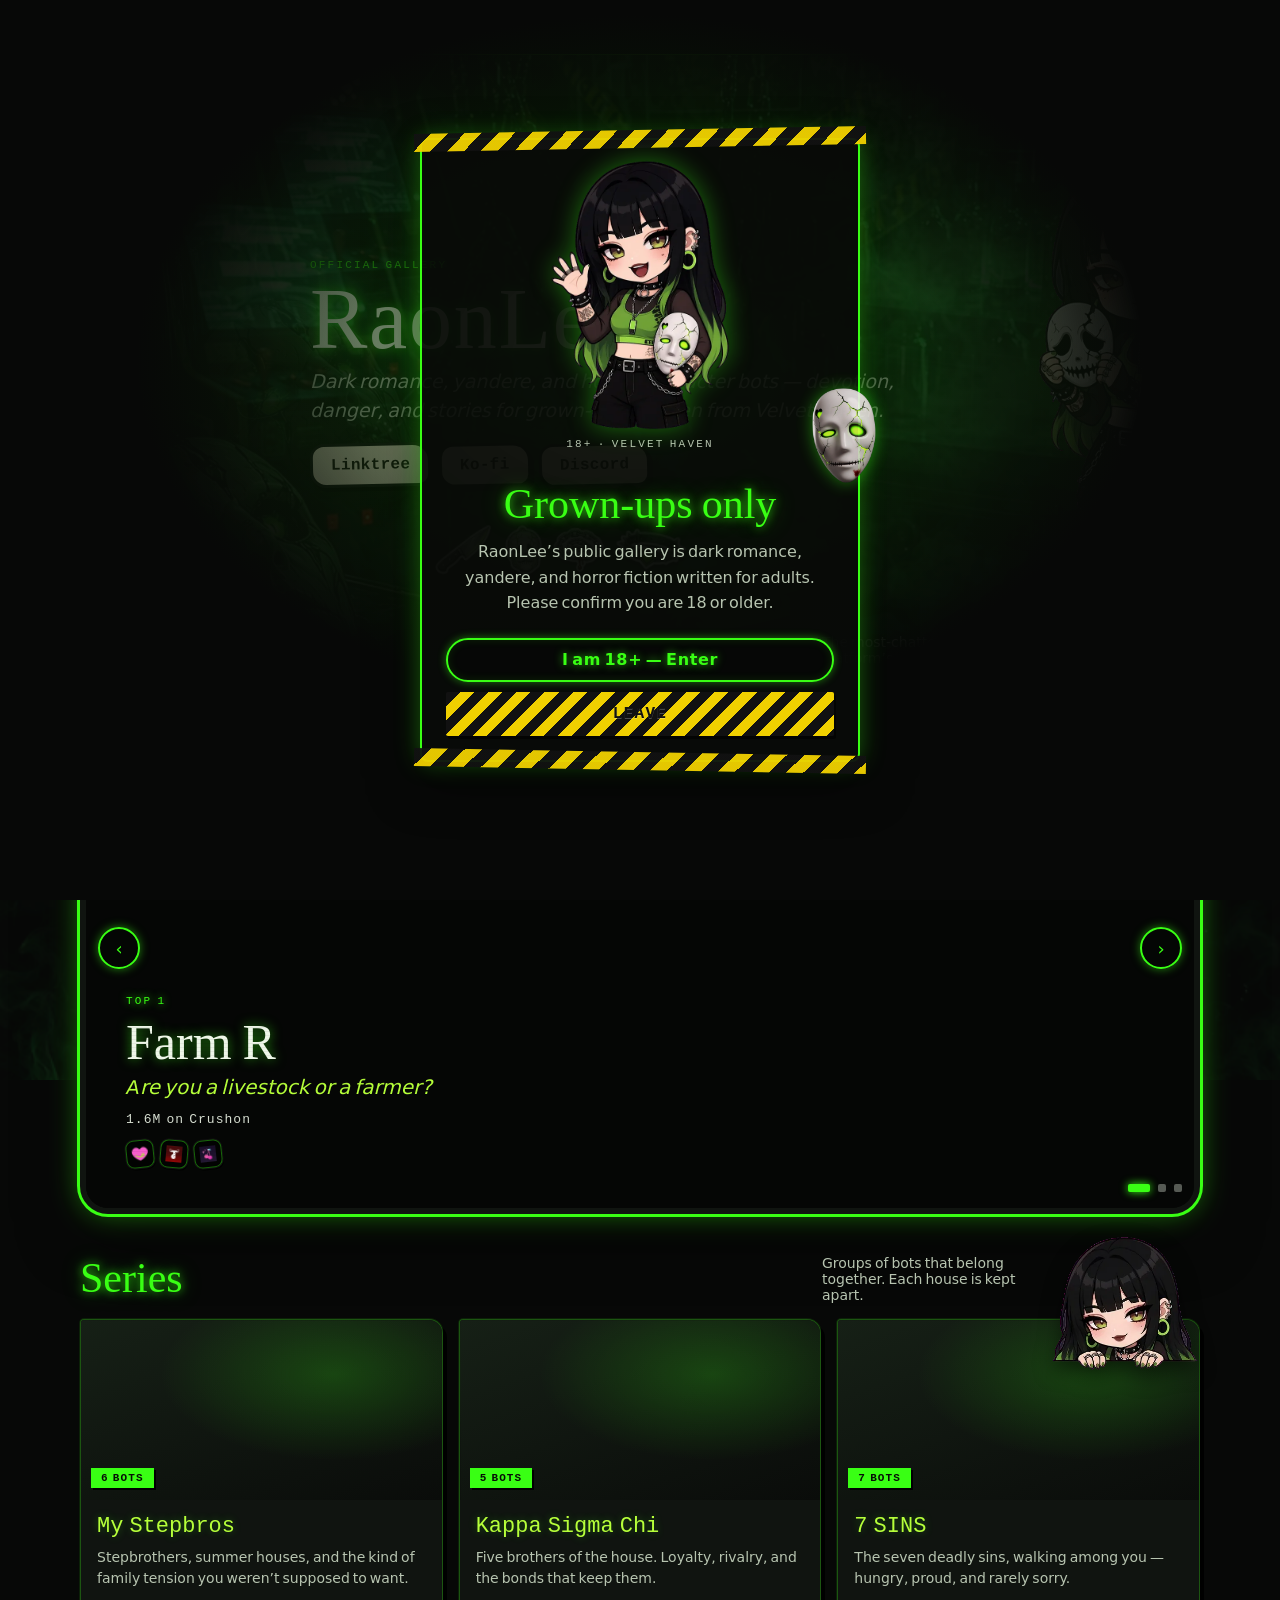
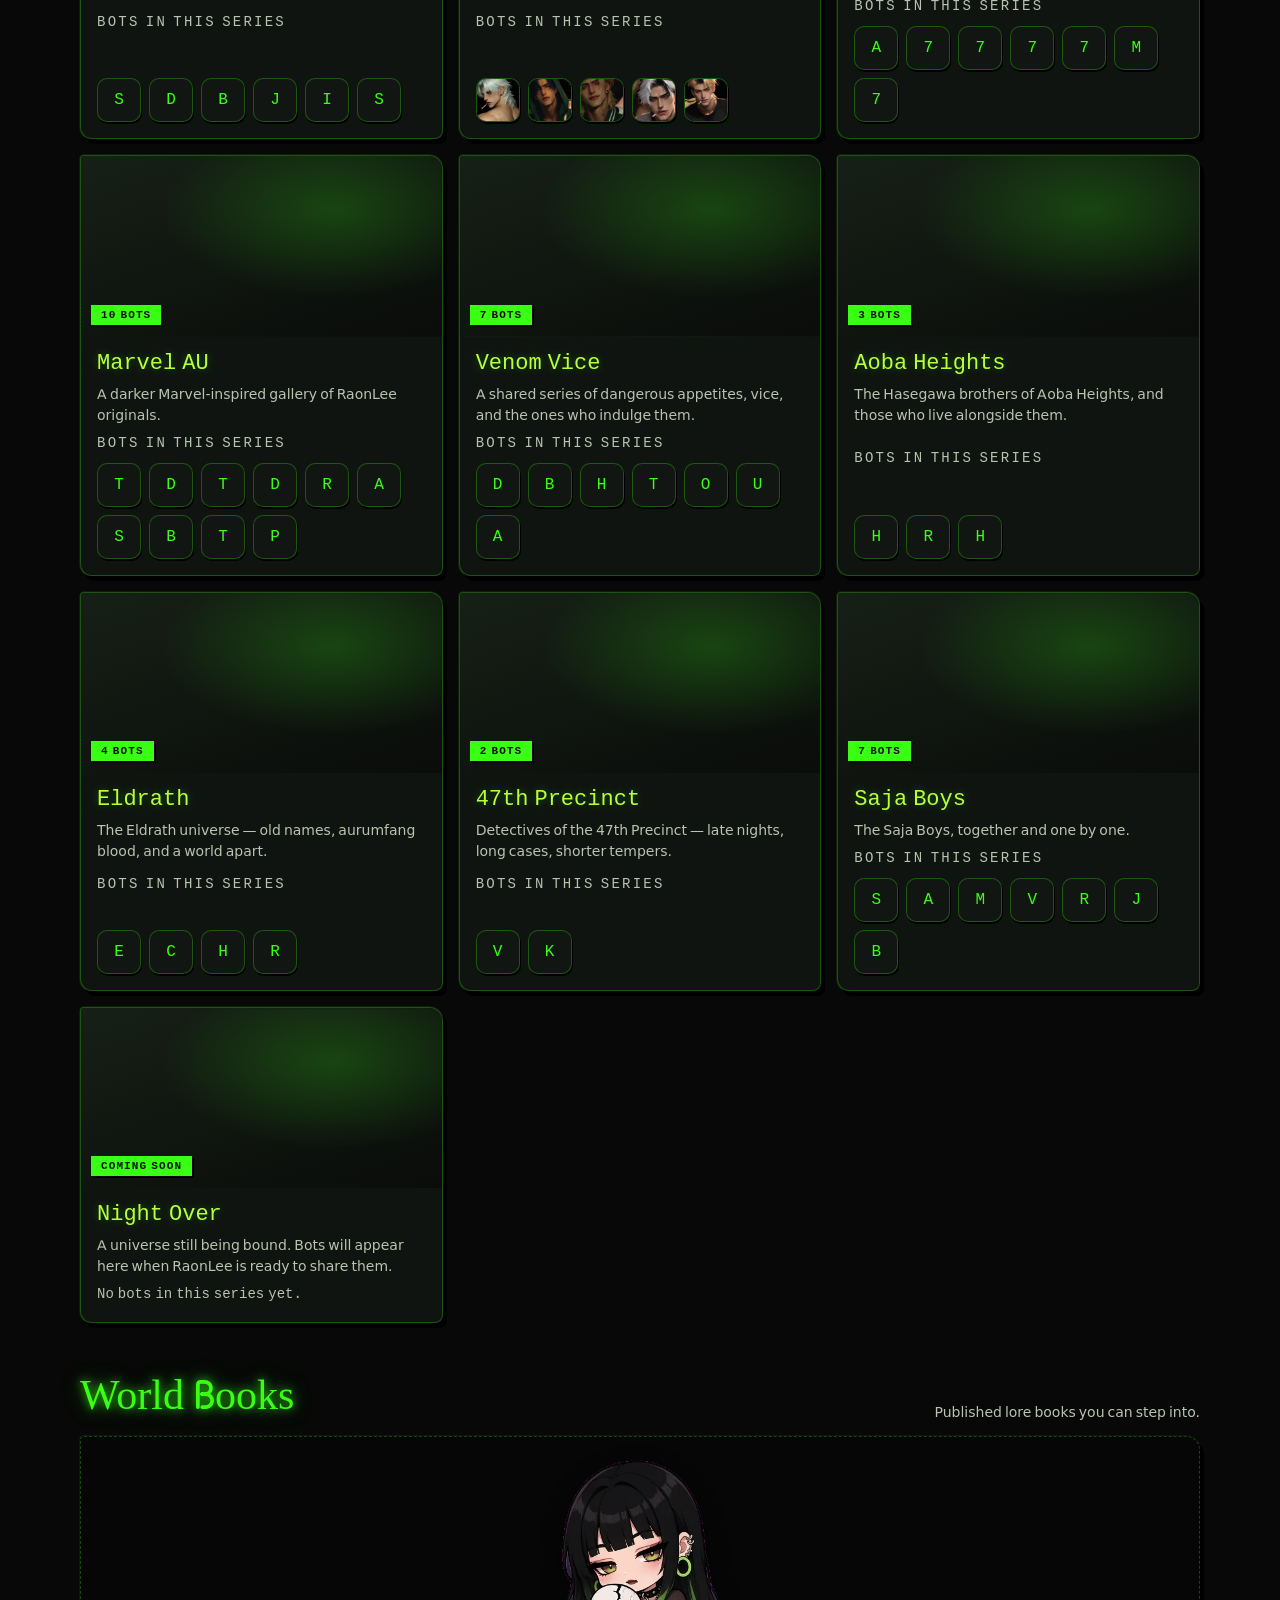
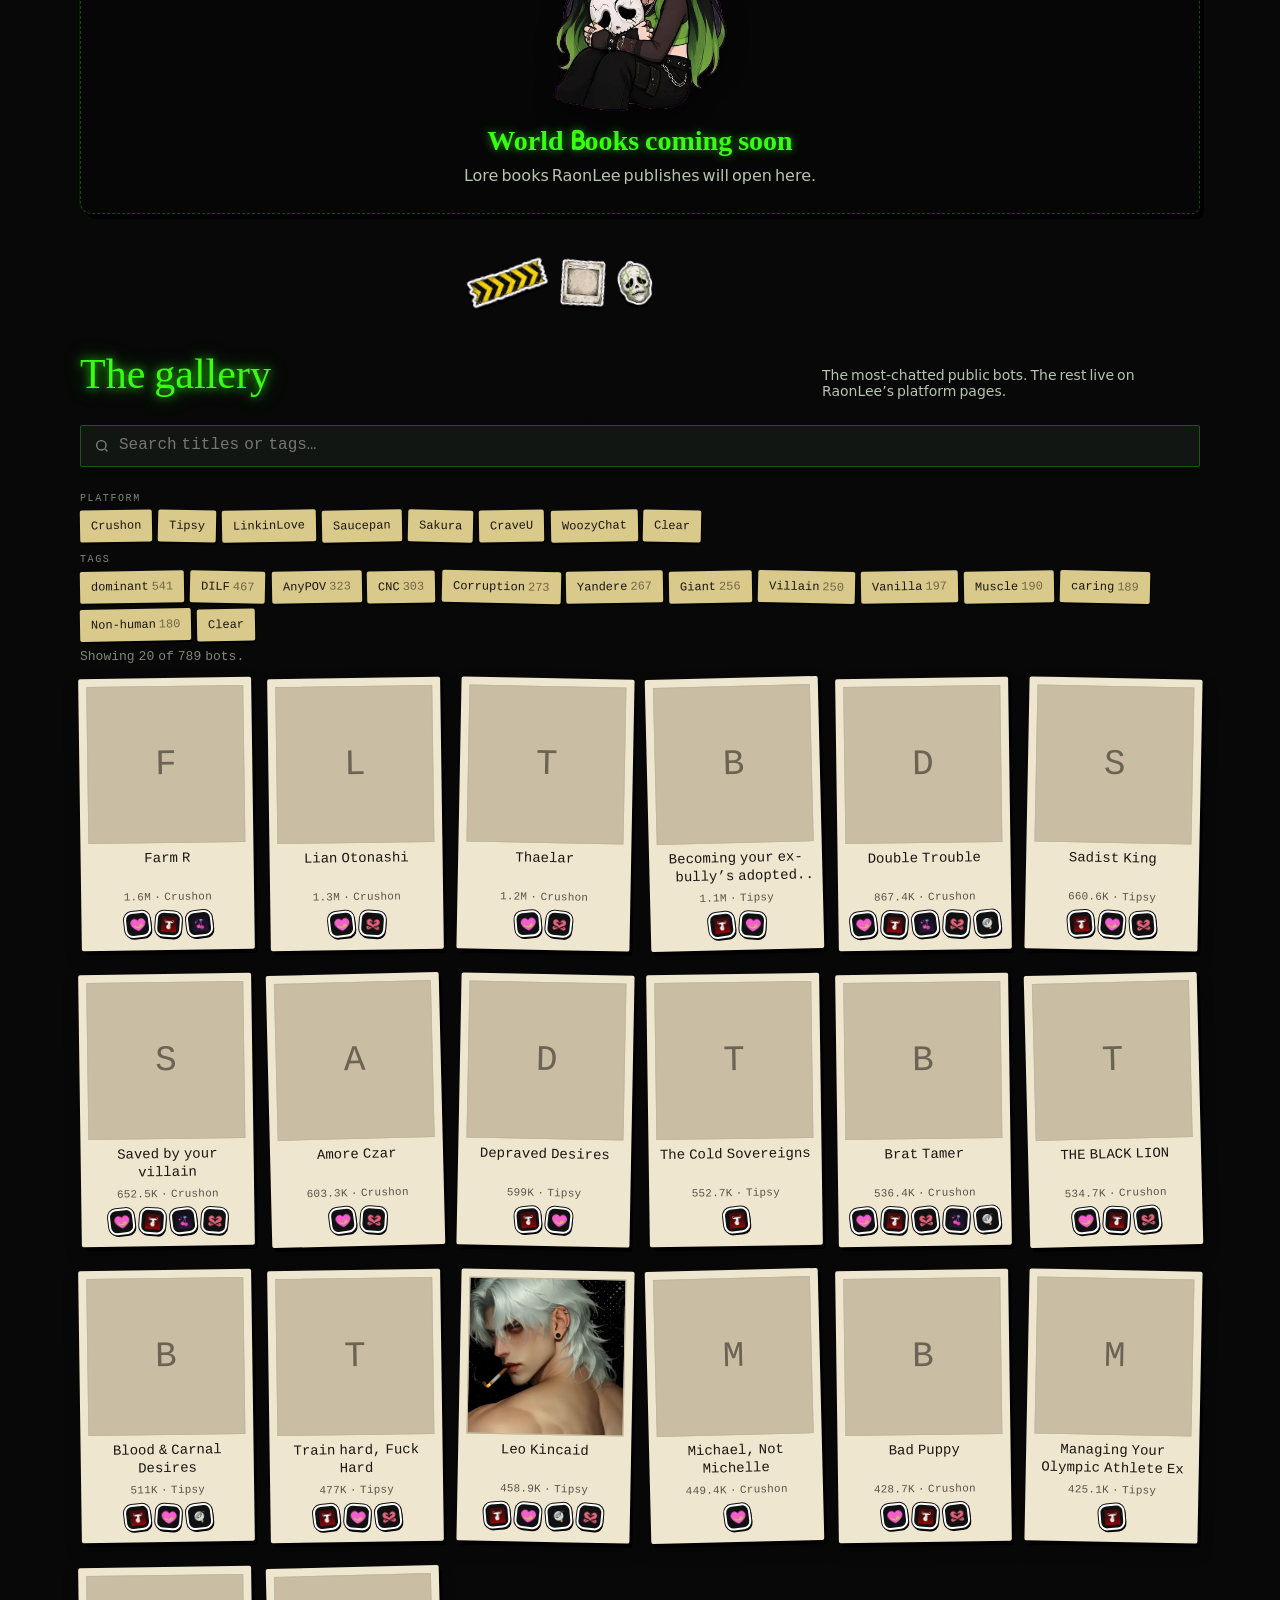
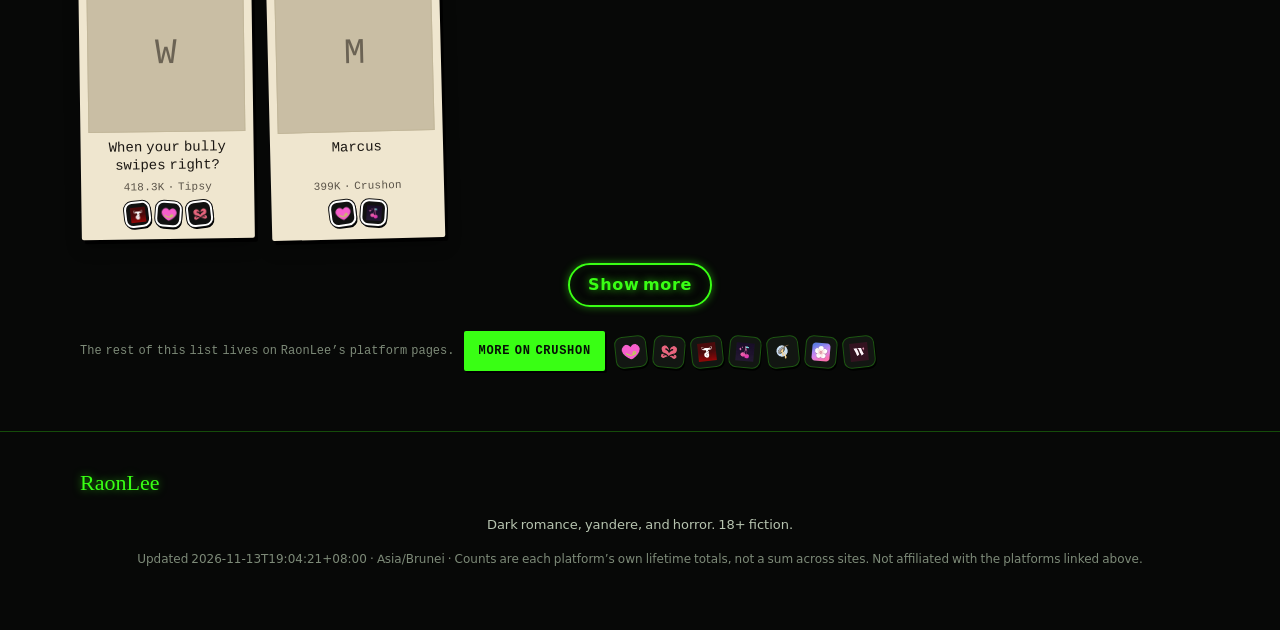
==== commit 2e5c48da: "Publish RaonLee Creator Guide and add homepage navigation. Adds the six-chapter public guide at /cre" ====
--- a/index.html
+++ b/index.html
@@ -515,6 +515,7 @@
       <a href="#spotlight" class="hide-sm">Top 3</a>
       <a href="#series" class="hide-sm">Series</a>
       <a href="#worldbooks" class="hide-sm" title="World Books">Books</a>
+      <a href="creator-guide/">Creator Guide</a>
       <a href="#gallery">Bots</a>
       <span class="badge-18">18+</span>
     </nav>
